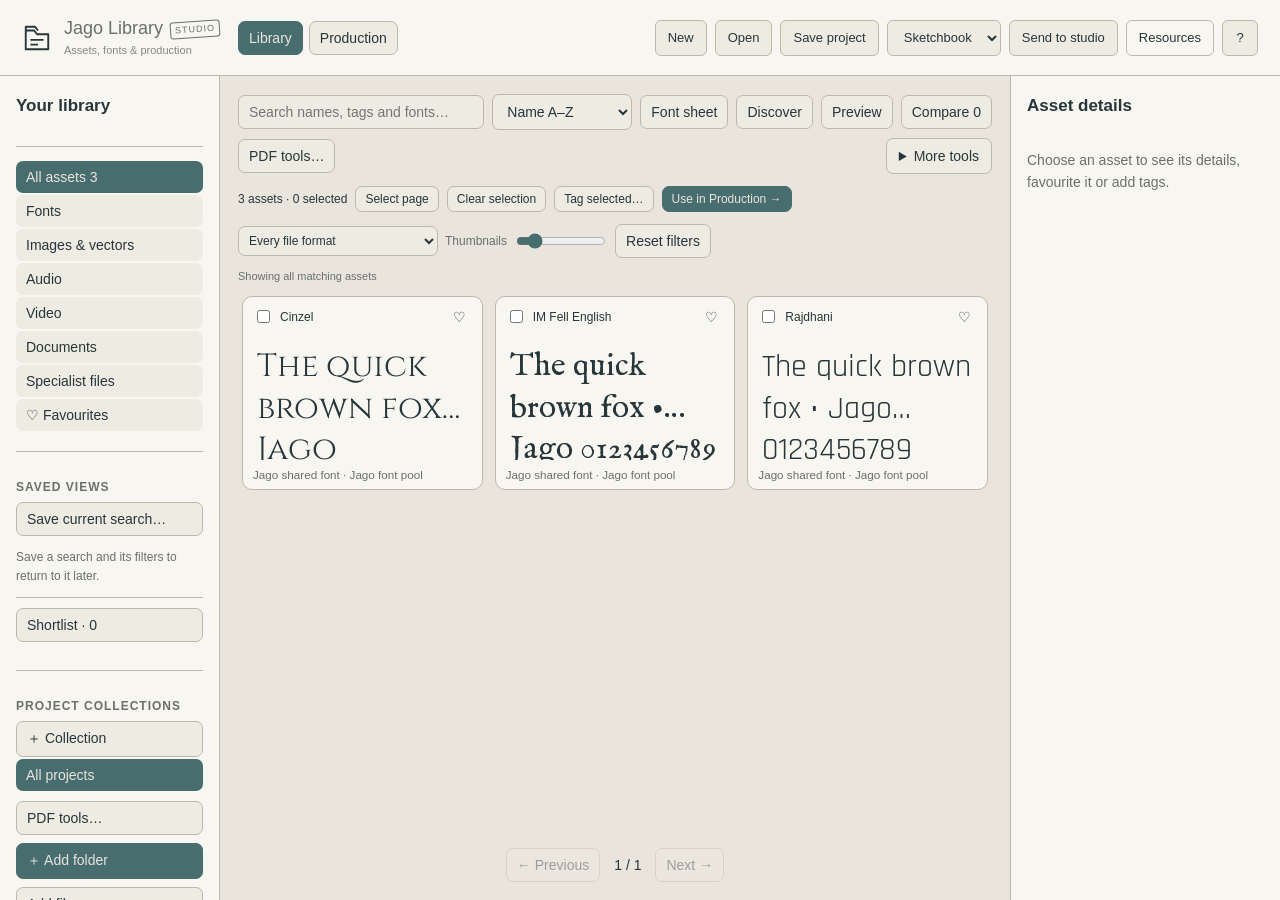
==== index.html @ 7f6089d3 "Prepare Jago Library 0.9.0 release Browse assets and fonts, organise collections, build layouts and " ====
<!doctype html><html lang="en"><meta charset="utf-8"><meta name="viewport" content="width=device-width,initial-scale=1"><title>Jago Library + Production Studio</title><style>/* SPDX-License-Identifier: MIT */
:root{--bg:#e9e5dd;--panel:#f8f6f0;--ink:#27363a;--muted:#667176;--line:#d4d4cb;--accent:#557b70;--accentInk:#fff;--field:#fffdf8;--shadow:#27363a18;color-scheme:light}*{box-sizing:border-box}body{margin:0;background:var(--bg);color:var(--ink);font:14px 'Segoe UI',sans-serif;height:100vh;overflow:hidden}body[data-theme=dark]{--bg:#202329;--panel:#2b2f36;--ink:#ecede9;--muted:#a7b0b5;--line:#444b53;--accent:#99c9b6;--accentInk:#172e26;--field:#22262c;color-scheme:dark}body[data-theme=paper]{--bg:#f5eedf;--panel:#fffbf1;--ink:#483a2f;--muted:#827264;--line:#dfd0b9;--accent:#a96937;--field:#fffdf6}body[data-theme=plum]{--bg:#27202e;--panel:#352c3f;--ink:#f0e7f4;--muted:#b9a8c4;--line:#55445f;--accent:#d5abd9;--accentInk:#35223b;--field:#292230;color-scheme:dark}body[data-theme=candy]{--bg:#f0e6ef;--panel:#fff6fc;--ink:#533650;--muted:#8a6885;--line:#e7cddd;--accent:#9d597e;--field:#fffbfe}button,input,select,textarea{font:inherit;color:var(--ink);border:1px solid var(--line);background:var(--field);border-radius:7px;padding:8px 10px}button{cursor:pointer;transition:background .12s}button:hover{border-color:var(--accent);background:var(--bg)}button:disabled{opacity:.4;cursor:default}button.active,.primary{background:var(--accent);color:var(--accentInk);border-color:var(--accent)}input[type=checkbox]{accent-color:var(--accent)}input[type=range]{width:100%;padding:0;accent-color:var(--accent);touch-action:none}input[type=color]{width:48px;height:32px;padding:2px}input:focus-visible,button:focus-visible,select:focus-visible{outline:2px solid var(--accent);outline-offset:2px}header{height:76px;background:var(--panel);border-bottom:1px solid var(--line);display:flex;align-items:center;gap:28px;padding:12px 22px}.brand{display:flex;gap:12px;align-items:center}.brand strong{font-size:23px;letter-spacing:.4px}.brand span{display:block;font-size:12px;color:var(--muted)}nav{display:flex;gap:6px}.headActions{margin-left:auto;display:flex;gap:7px}.workspace{display:grid;grid-template-columns:220px minmax(0,1fr) 270px;height:calc(100vh - 76px)}aside{padding:20px 16px;background:var(--panel);overflow:auto;display:flex;flex-direction:column;gap:8px}.left{border-right:1px solid var(--line)}.inspector{border-left:1px solid var(--line)}h2{font-size:17px;margin:0 0 12px}h3{font-size:12px;text-transform:uppercase;letter-spacing:1px;margin:16px 0 8px;color:var(--muted)}p{line-height:1.55}.muted,small{color:var(--muted)}.section{border-top:1px solid var(--line);padding-top:12px;margin-top:10px}.full{width:100%;text-align:left}.filter{border:0;text-align:left;display:block;width:100%;margin:2px 0}.grow{flex:1}main{padding:18px;display:flex;flex-direction:column;min-height:0;overflow:hidden;gap:12px}.toolbar{display:flex;gap:8px;align-items:center;flex-wrap:wrap}.toolbar input[type=search],#projectName{flex:1;min-width:160px}.small{font-size:12px}.toolbar.small button{padding:5px 9px}.specimen{display:flex;gap:14px;align-items:center;padding:14px;background:var(--panel);border:1px solid var(--line);border-radius:10px}.specimen>input{flex:1;width:100px}.specimen label{display:flex;align-items:center;gap:8px;width:150px}.grid{overflow:auto;flex:1;display:grid;grid-template-columns:repeat(auto-fill,minmax(200px,1fr));gap:12px;align-content:start;padding:2px 4px 12px}.card{position:relative;background:var(--panel);border:1px solid var(--line);border-radius:10px;overflow:hidden;min-height:172px;cursor:pointer}.card.selected{outline:2px solid var(--accent);outline-offset:-2px}.cardTop{display:flex;gap:7px;padding:10px;justify-content:space-between;align-items:center}.cardTop .name{overflow:hidden;text-overflow:ellipsis;white-space:nowrap;font-size:12px;flex:1}.cardTop button{padding:1px 6px;border:0;background:transparent}.cardPreview{height:120px;display:flex;align-items:center;justify-content:center;padding:14px;overflow:hidden;background:repeating-conic-gradient(var(--bg) 0% 25%,var(--panel) 0% 50%) 50%/16px 16px}.cardPreview img{max-width:100%;max-height:100%;object-fit:contain}.fontPreview{display:block;background:var(--panel);line-height:1.25;word-break:break-word}.card small{display:block;padding:8px 10px}.pager{display:flex;gap:14px;justify-content:center;align-items:center}.details img{width:100%;max-height:220px;object-fit:contain;background:var(--bg);border-radius:8px}.details label,.inspector label,.left label{display:flex;flex-direction:column;gap:5px;margin:10px 0}.details audio{width:100%}.details code{word-break:break-all;font-size:11px}.productionMain{gap:12px}#canvasArea{flex:1;min-height:0;overflow:hidden;position:relative;border:1px solid var(--line);border-radius:10px;background:repeating-conic-gradient(#a0a09c20 0% 25%,transparent 0% 50%) 50%/20px 20px;display:flex;justify-content:center;align-items:center}#canvasStage{transform-origin:center;display:flex;max-height:100%;max-width:100%}#canvas{max-width:100%;max-height:100%;object-fit:contain;box-shadow:0 8px 32px #0002;touch-action:none;cursor:default}footer{display:flex;gap:10px;align-items:center}footer>span{margin-right:auto;color:var(--muted);font-size:12px}.layers{display:flex;flex-direction:column;gap:5px}.layerRow{display:flex;gap:3px}.layerRow button:first-child{flex:1;overflow:hidden;text-overflow:ellipsis;white-space:nowrap;text-align:left}.layerRow button{padding:6px}.fieldPair{display:grid;grid-template-columns:1fr 1fr;gap:8px}.fieldPair input{width:100%}.batchControls{display:grid;grid-template-columns:repeat(2,minmax(0,1fr));gap:12px}.batchControls label{display:flex;flex-direction:column;gap:6px}.batchControls input,.batchControls select{width:100%}#batchArea{overflow:auto;flex:1;padding:20px;background:var(--panel);border-radius:10px}#batchPreview{display:block;width:220px;height:220px;object-fit:contain;margin:16px auto;border:1px solid var(--line);background:repeating-conic-gradient(var(--bg) 0% 25%,var(--panel) 0% 50%) 50%/16px 16px}.hidden{display:none!important}#toast{position:fixed;bottom:20px;left:50%;transform:translateX(-50%);max-width:650px;padding:12px 18px;border-radius:9px;background:var(--ink);color:var(--panel);box-shadow:0 5px 25px #0003;opacity:0;pointer-events:none;z-index:10}#toast.show{opacity:1}dialog{background:var(--panel);color:var(--ink);border:1px solid var(--line);border-radius:14px;max-width:1000px;width:80vw;max-height:85vh;padding:28px;overflow:auto}dialog::backdrop{background:#12182088}.close{float:right}.comparison{display:grid;grid-template-columns:repeat(2,minmax(0,1fr));gap:20px}.comparison>div{border:1px solid var(--line);border-radius:10px;padding:20px}.empty{grid-column:1/-1;padding:36px;border:1px dashed var(--line);border-radius:12px;background:var(--panel)}.empty h2{font-size:24px}.empty p{max-width:550px}.badge{font-size:11px;color:var(--muted)}@media(max-width:1100px){header{gap:12px;padding:10px}.brand span{max-width:130px}.workspace{grid-template-columns:180px minmax(0,1fr) 220px}aside{padding:14px 10px}main{padding:12px}.headActions{gap:4px}.headActions button,.headActions select{padding:7px}.grid{grid-template-columns:repeat(auto-fill,minmax(150px,1fr))}.specimen{flex-wrap:wrap}.specimen>input{flex-basis:100%}.cardPreview{height:100px}}@media(max-width:760px){body{overflow:auto;height:auto}header{height:auto;flex-wrap:wrap}.headActions{margin-left:0}.workspace{height:auto;grid-template-columns:160px 1fr}.inspector{grid-column:1/-1}.grid{max-height:65vh;min-height:300px}main{min-height:650px}#canvasArea{min-height:400px}}

.fontPreview{display:-webkit-box;-webkit-line-clamp:2;-webkit-box-orient:vertical;height:120px;overflow:hidden;padding:10px 14px;line-height:1.3}.specimen{flex-wrap:wrap}.specimen>input{min-width:200px}.specimen label input[type=checkbox]{width:auto}.catalogFilters{display:flex;gap:7px;align-items:center;flex-wrap:wrap}.catalogFilters select{font-size:12px;padding:6px;max-width:200px}.thumbSize{display:flex;gap:7px;align-items:center;font-size:12px;color:var(--muted)}.thumbSize input{width:90px}.grid{grid-template-columns:repeat(auto-fill,minmax(min(var(--card-size,190px),100%),1fr))}.cardPreview{height:var(--preview-height,124px)}.fontPreview{height:var(--preview-height,124px)}.inlineCheck{display:flex!important;flex-direction:row!important;gap:7px;align-items:center;font-size:12px}.inlineCheck input{width:auto}.fontPickerGrid{display:grid;grid-template-columns:repeat(2,minmax(0,1fr));gap:12px;max-height:48vh;overflow:auto;margin-top:16px;padding:4px}.fontPick{text-align:left;min-height:110px;padding:16px}.fontPick .badge{display:block}.fontPickWords{display:block;font-size:32px;overflow:hidden;text-overflow:ellipsis;white-space:nowrap;margin-top:10px}.pickerSample{display:flex;align-items:center;gap:15px;margin-top:14px}.pickerSample input{flex:1}.templateGrid{display:grid;grid-template-columns:repeat(3,minmax(0,1fr));gap:15px;margin-top:20px}.templateCard{display:flex;flex-direction:column;gap:12px;text-align:left;padding:18px}.templateCard>span:not(.templateSample){font-size:12px;color:var(--muted);line-height:1.4}.templateSample{height:75px;display:block;border-radius:7px;background:linear-gradient(90deg,#dfaa72 0 40%,#557b70 40% 70%,#ebe2d1 70%)}.templateSample.album,.templateSample.type{background:linear-gradient(150deg,#243942 0 60%,#92ac86 60% 80%,#557b70 80%)}.templateSample.sticker{background:radial-gradient(circle,#557b70 0 30%,transparent 32%) 0 0/50px 50px,#ebe2d1}.templateSample.proof,.templateSample.comparison{background:linear-gradient(90deg,#ebe2d1 0 60%,#f7f3e9 60% 68%,#dfaa72 68%)}footer{flex-wrap:wrap}.layerRow button:first-child{min-width:0}.left label{font-size:12px}#alignmentTools button{padding:6px;font-size:12px}@media(max-width:1100px){.catalogFilters{gap:5px}.catalogFilters select{max-width:160px}.templateGrid{grid-template-columns:repeat(2,minmax(0,1fr))}.fontPickerGrid{grid-template-columns:1fr}.toolbar input{min-width:0}}

.fontPick{position:relative;border:1px solid var(--line);border-radius:10px;background:var(--field);cursor:pointer;padding-right:50px}.fontPick:hover{border-color:var(--accent)}.fontPickStar{position:absolute;top:10px;right:10px;padding:3px 8px}.fontPick:focus-visible{outline:2px solid var(--accent)}
#libraryPath{display:block;overflow-wrap:anywhere;line-height:1.4;margin:8px 0}#managedControls{margin-top:18px}#managedControls .toolbar{flex-wrap:wrap}#managedFolders{margin-top:12px}#managedFolders summary{cursor:pointer;font-size:12px;padding:6px 0}#managedFolders .filter{text-align:left;overflow-wrap:anywhere}#collectStatus{display:block;overflow-wrap:anywhere}
#libraryManager>summary{cursor:pointer;font-weight:600;padding:8px 0;line-height:1.4}#managedControls{margin-top:12px;margin-bottom:12px}.templateThumb{max-width:100%;height:150px;object-fit:contain}.templateSample{display:flex;align-items:center;justify-content:center}header .brand strong{font-size:17px;white-space:nowrap}header .brand span{font-size:11px;white-space:nowrap;max-width:none}

#canvasStage{flex-shrink:0;max-height:none;max-width:none}#canvas{max-height:none;max-width:none}
</style><body>
<header><div class="brand"><svg viewBox="0 0 32 32" width="30" height="30" aria-hidden="true"><path d="M4 8h9l3 4h12v16H4Z M4 8V4h10l3 4 M9 18h14 M9 23h8" fill="none" stroke="currentColor" stroke-width="2" stroke-linejoin="round"/></svg><div><strong>Jago Library</strong><span>Assets, fonts &amp; production</span></div></div><nav aria-label="Workspace"><button id="libraryTab" class="active">Library</button><button id="productionTab">Production</button></nav><div class="headActions"><button id="newProject">New</button><button id="save">Save project</button><button id="open">Open</button><select id="theme" aria-label="Application appearance"><option value="sketch">Sketchbook</option><option value="dark">Charcoal</option><option value="paper">Paper</option><option value="plum">Plum</option><option value="candy">Candy</option></select><button id="help" aria-label="Help and about">?</button></div></header>
<div id="library" class="workspace"><aside class="left"><h2>Your library</h2><button id="folder" class="primary full">＋ Add folder</button><button id="import" class="full">Add files</button><button id="fonts" class="full">Installed fonts</button><div class="section"><button data-type="all" class="filter active">All assets <span id="countAll"></span></button><button data-type="font" class="filter">Fonts</button><button data-type="image" class="filter">Images & vectors</button><button data-type="audio" class="filter">Audio</button><button data-type="video" class="filter">Video</button><button data-type="pdf" class="filter">Documents</button><button data-type="special" class="filter">Specialist files</button><button id="favourites" class="filter">♡ Favourites</button></div><section id="managedControls" class="section"><details id="libraryManager" open><summary id="homeSummary">Set up a collected library</summary><button id="libraryHome" class="full primary">Choose / connect library home…</button><small id="libraryPath">Collect copies into one place.</small><label>Add files as<select id="addMode" class="full"><option value="reference">References · original location</option><option value="copy">Collected copies · library home</option></select></label><label>Collect into<select id="collectFolder" class="full"><option value="">Library home</option></select></label><button id="newLibraryFolder" class="full">＋ Subfolder…</button><label class="inlineCheck"><input id="preserveFolders" type="checkbox" checked> Keep source subfolders</label><button id="collectSelected" class="full">Collect selected copies</button><button id="collectCancel" class="full hidden">Stop after current file</button><small id="collectStatus" role="status"></small><div class="toolbar"><button id="saveLibrary">Save catalog</button><button id="exportLibrary">Portable ZIP</button></div><div id="managedFolders"></div></details></section><h3>Folders & sources</h3><div id="roots"></div><button id="clearFolder" class="small full">Show all folders</button><h3>Collections</h3><div id="tags"></div><h3>Start exploring</h3><button id="examples" class="full">Examples & studies</button><p class="muted">Browse in place. Your original files stay untouched.</p><div class="grow"></div><small id="mode"></small></aside>
<main><div class="toolbar"><input id="search" type="search" placeholder="Search names, tags and fonts…" aria-label="Search library"><select id="sort" aria-label="Sort library"><option value="name">Name A–Z</option><option value="recent">Recently added</option><option value="size">Largest files</option></select><button id="fontProof">Font sheet</button><button id="compare">Compare <span id="compareCount">0</span></button></div><div class="specimen" id="specimen"><input id="sample" value="The quick brown fox • Jago 0123456789" aria-label="Font preview text"><label>Size <input id="sampleSize" type="range" min="18" max="72" value="32"></label><select id="sampleWeight" aria-label="Font preview weight"><option value="400">Regular</option><option value="700">Bold</option></select><label style="width:auto"><input id="sampleItalic" type="checkbox"> Italic</label><select id="fontCategory" aria-label="Font category filter"><option value="">Every font category</option><option>Serif</option><option>Sans</option><option>Mono</option><option>Display</option><option>Uncategorised</option></select></div><div class="toolbar small"><span id="resultCount"></span><button id="selectPage">Select page</button><button id="clearSelection">Clear selection</button><button id="send" class="primary">Use in Production →</button></div><div class="catalogFilters"><select id="extensionFilter" aria-label="File format"><option value="">Every file format</option></select><select id="fontSource" aria-label="Font source"><option value="">Every font source</option><option value="suite">Jago shared pool</option><option value="installed">Installed on this PC</option><option value="machine">Machine-installed</option><option value="user">User-installed</option><option value="file">Library font files</option></select><select id="fontTechnology" aria-label="Font technology"><option value="">Every font technology</option><option value="variable">Variable fonts</option><option value="static">Static fonts</option><option value="unknown">Not inspected / unknown</option></select><label class="thumbSize">Thumbnails<input id="thumbSize" type="range" min="140" max="520" value="190" step="10"></label><button id="resetFilters">Reset filters</button></div><div id="filterSummary" class="badge"></div><div id="grid" class="grid"></div><div class="pager"><button id="previous">← Previous</button><span id="pageLabel"></span><button id="next">Next →</button></div></main>
<aside class="inspector"><h2>Asset details</h2><div id="details" class="details"><p class="muted">Choose an asset to see its details, favourite it or add tags.</p></div></aside></div>
<div id="production" class="workspace hidden"><aside class="left"><h2>Make & prepare</h2><button id="canvasMode" class="full active">Layout canvas</button><button id="batchMode" class="full">Batch preparation</button><div class="section"><h3>Canvas format</h3><select id="template" class="full"><option value="custom">Custom · current size</option><option value="square">Square post · 1080 × 1080</option><option value="portrait">Portrait post · 1080 × 1350</option><option value="story">Story · 1080 × 1920</option><option value="proof">Landscape proof · 1123 × 794</option><option value="sheet">A4 sheet · 2480 × 3508</option></select><label class="inlineCheck"><input id="scaleWithFormat" type="checkbox" checked> Scale artwork with format</label><button id="templateGallery" class="full">Creative templates…</button><button id="newLayout" class="full">New blank layout</button><button id="addText" class="full">＋ Text · choose font</button><button id="addShape" class="full">＋ Shape</button><button id="chooseImages" class="full">＋ Image from library</button><label class="inlineCheck"><input id="clearCanvas" type="checkbox"> Transparent canvas</label><label>Background <input id="background" type="color" value="#f7f3e9"></label></div><div class="fieldPair"><label>Canvas width<input id="docWidth" type="number" min="64" max="4096" value="1080"></label><label>Canvas height<input id="docHeight" type="number" min="64" max="4096" value="1080"></label></div><button id="applySize" class="full">Apply dimensions</button><h3>Designs</h3><select id="boardList" class="full" aria-label="Current design"></select><div class="toolbar"><button id="addBoard">＋ Blank</button><button id="duplicateBoard">Duplicate</button></div><button id="contactSheet" class="full">Build contact sheet…</button><h3>Layers</h3><div id="layers" class="layers"></div><div class="grow"></div><p class="muted">Drag artwork to place it. Corners resize. Delete removes the selection; undo brings it back.</p></aside>
<main class="productionMain"><div class="toolbar"><input id="projectName" value="Untitled collection" aria-label="Project name"><button id="undo" title="Undo (Ctrl+Z)">↶ Undo</button><button id="redo" title="Redo (Ctrl+Shift+Z)">↷ Redo</button><button id="fit">Fit</button><span id="zoomLabel">100%</span></div><div id="canvasArea"><div id="canvasStage"><canvas id="canvas" width="900" height="900" aria-label="Production layout"></canvas></div></div><div id="batchArea" class="hidden"><h2>Prepare a consistent set</h2><p class="muted">Selected library images become individual outputs. Transparent margins can be trimmed before sizing and padding.</p><div class="batchControls"><label>Width <input id="batchWidth" type="number" min="64" max="4096" value="1080"></label><label>Height <input id="batchHeight" type="number" min="64" max="4096" value="1080"></label><label>Padding <input id="padding" type="number" min="0" max="1000" value="60"></label><label>Placement <select id="placement"><option value="contain">Fit artwork</option><option value="cover">Fill & crop</option></select></label><label><input id="trim" type="checkbox" checked> Trim transparent margins</label><label><input id="transparent" type="checkbox" checked> Transparent background</label><label>Output <select id="format"><option value="png">PNG</option><option value="jpeg">JPEG</option><option value="webp">WebP</option></select></label><label>Filename prefix <input id="prefix" value="jago"></label></div><div class="toolbar"><button id="previewBatch">Preview first image</button><button id="exportBatch" class="primary">Export set as ZIP</button><button id="cancelBatch" class="hidden">Cancel</button></div><canvas id="batchPreview" width="500" height="500"></canvas><p id="batchInfo"></p><h3>Saved recipes</h3><div class="toolbar"><input id="recipeName" placeholder="Recipe name" aria-label="Recipe name"><button id="saveRecipe">Save recipe</button><select id="recipes" aria-label="Saved recipes"><option value="">Choose a recipe</option></select></div></div><footer><span id="dimensions"></span><select id="layoutFormat" aria-label="Layout export format"><option value="png">PNG</option><option value="jpeg">JPEG</option><option value="webp">WebP</option></select><button id="exportLayout" class="primary">Export layout</button><button id="exportKit">Export artwork kit</button></footer></main>
<aside class="inspector"><h2>Selection</h2><div id="layerDetails"></div><div id="alignmentTools" class="section"><h3>Align to canvas</h3><div class="toolbar"><button data-align="left">Left</button><button data-align="center">Centre</button><button data-align="right">Right</button><button data-align="top">Top</button><button data-align="middle">Middle</button><button data-align="bottom">Bottom</button></div></div><div class="section"><h3>Working together</h3><p class="muted">Export artwork for Wobble, Dither, Repeat, Material or Worldbuilding. Artwork kits include a manifest and your editable layout.</p></div></aside></div>
<div id="toast" role="status"></div><dialog id="dialog"><button id="closeDialog" class="close" aria-label="Close dialog">×</button><div id="dialogBody"></div></dialog><input id="fileInput" type="file" multiple hidden accept="image/*,audio/*,.ttf,.otf,.woff,.woff2"><input id="folderInput" type="file" webkitdirectory multiple hidden><input id="projectInput" type="file" hidden accept=".jagolibrary,.json"><script>// SPDX-License-Identifier: MIT
const LibraryFiles=(()=>{
 function save(blob,name){const a=document.createElement('a'),url=URL.createObjectURL(blob);a.href=url;a.download=name;a.click();setTimeout(()=>URL.revokeObjectURL(url),30000);return url}
 const safe=s=>String(s).replace(/[<>:"/\\|?*\x00-\x1f]/g,'').slice(0,80)||'Jago library';

 // Small uncompressed ZIP writer: no external runtime, suitable for artwork and project kits.
 const table=Uint32Array.from({length:256},(_,n)=>{for(let k=0;k<8;k++)n=n&1?0xedb88320^(n>>>1):n>>>1;return n>>>0});function crc(data){let c=0xffffffff;for(const v of data)c=table[(c^v)&255]^(c>>>8);return(c^0xffffffff)>>>0}
 async function zip(files){const chunks=[],central=[];let offset=0;for(const file of files){const name=new TextEncoder().encode(file.name),data=new Uint8Array(await file.blob.arrayBuffer()),head=new Uint8Array(30+name.length),v=new DataView(head.buffer),sum=crc(data);v.setUint32(0,0x04034b50,true);v.setUint16(4,20,true);v.setUint16(6,2048,true);v.setUint32(14,sum,true);v.setUint32(18,data.length,true);v.setUint32(22,data.length,true);v.setUint16(26,name.length,true);head.set(name,30);chunks.push(head,data);const c=new Uint8Array(46+name.length),d=new DataView(c.buffer);d.setUint32(0,0x02014b50,true);d.setUint16(4,20,true);d.setUint16(6,20,true);d.setUint16(8,2048,true);d.setUint32(16,sum,true);d.setUint32(20,data.length,true);d.setUint32(24,data.length,true);d.setUint16(28,name.length,true);d.setUint32(42,offset,true);c.set(name,46);central.push(c);offset+=head.length+data.length}const end=new Uint8Array(22),v=new DataView(end.buffer),length=central.reduce((n,c)=>n+c.length,0);v.setUint32(0,0x06054b50,true);v.setUint16(8,files.length,true);v.setUint16(10,files.length,true);v.setUint32(12,length,true);v.setUint32(16,offset,true);return new Blob([...chunks,...central,end],{type:'application/zip'})}
 return{save,safe,zip};
})();
</script><script>// SPDX-License-Identifier: MIT
const LibraryExamples=[{"file":"01-Night-garden-post.jagolibrary","project":{"version":1,"name":"Night garden · social post","roots":[],"assets":[{"id":"example:Botanical seal","name":"Botanical seal.svg","type":"image","url":"[data-uri]","tags":["Jago originals"],"size":428,"added":1791595273536},{"id":"example:Night garden","name":"Night garden.svg","type":"image","url":"[data-uri]","tags":["Jago originals"],"size":439,"added":1791595273536},{"id":"example:Jago arch","name":"Jago arch.svg","type":"image","url":"[data-uri]","tags":["Jago originals"],"size":283,"added":1791595273536},{"id":"system:Georgia","name":"Georgia","type":"font","system":true,"family":"Georgia","tags":["Example fonts"],"category":"Serif","added":1791595273536},{"id":"system:Arial","name":"Arial","type":"font","system":true,"family":"Arial","tags":["Example fonts"],"category":"Sans","added":1791595273536},{"id":"system:Courier New","name":"Courier New","type":"font","system":true,"family":"Courier New","tags":["Example fonts"],"category":"Mono","added":1791595273536}],"recipes":[{"name":"Transparent social asset","width":1080,"height":1080,"padding":80,"trim":true,"transparent":true,"placement":"contain","format":"png","prefix":"jago","background":"#f7f3e9"}],"layout":{"width":1080,"height":1350,"background":"#243942","layers":[{"id":"garden","kind":"image","assetId":"example:Night garden","x":0,"y":180,"w":1080,"h":1080,"opacity":1},{"id":"eyebrow","kind":"text","text":"JAGO  /  FIELD NOTES","x":85,"y":80,"w":900,"h":65,"size":25,"color":"#eecfa0","font":"Arial","align":"left","opacity":1},{"id":"title","kind":"text","text":"A small world\nof creative things.","x":85,"y":220,"w":900,"h":250,"size":78,"color":"#f8f6f0","font":"Georgia","align":"left","opacity":1},{"id":"caption","kind":"text","text":"Find it. Make it. Share it.","x":85,"y":1240,"w":900,"h":60,"size":30,"color":"#eecfa0","font":"Arial","align":"left","opacity":1}]}}},{"file":"02-Botanical-proof-sheet.jagolibrary","project":{"version":1,"name":"Botanical collection · proof","roots":[],"assets":[{"id":"example:Botanical seal","name":"Botanical seal.svg","type":"image","url":"[data-uri]","tags":["Jago originals"],"size":428,"added":1791595273536},{"id":"example:Night garden","name":"Night garden.svg","type":"image","url":"[data-uri]","tags":["Jago originals"],"size":439,"added":1791595273536},{"id":"example:Jago arch","name":"Jago arch.svg","type":"image","url":"[data-uri]","tags":["Jago originals"],"size":283,"added":1791595273536},{"id":"system:Georgia","name":"Georgia","type":"font","system":true,"family":"Georgia","tags":["Example fonts"],"category":"Serif","added":1791595273536},{"id":"system:Arial","name":"Arial","type":"font","system":true,"family":"Arial","tags":["Example fonts"],"category":"Sans","added":1791595273536},{"id":"system:Courier New","name":"Courier New","type":"font","system":true,"family":"Courier New","tags":["Example fonts"],"category":"Mono","added":1791595273536}],"recipes":[{"name":"Transparent social asset","width":1080,"height":1080,"padding":80,"trim":true,"transparent":true,"placement":"contain","format":"png","prefix":"jago","background":"#f7f3e9"}],"layout":{"width":1123,"height":794,"background":"#f7f3e9","layers":[{"id":"eyebrow","kind":"text","text":"JAGO  /  BOTANICAL COLLECTION","x":65,"y":55,"w":1000,"h":60,"size":22,"color":"#557b70","font":"Arial","align":"left","opacity":1},{"id":"title","kind":"text","text":"A few things, well made.","x":65,"y":120,"w":1000,"h":100,"size":58,"color":"#27363a","font":"Georgia","align":"left","opacity":1},{"id":"seal","kind":"image","assetId":"example:Botanical seal","x":70,"y":275,"w":360,"h":360,"opacity":1},{"id":"arch","kind":"image","assetId":"example:Jago arch","x":465,"y":275,"w":330,"h":360,"opacity":1},{"id":"notes","kind":"text","text":"01 · Botanical seal\n02 · Colour study\n\nOriginal vector artwork\nReady for your next project.","x":810,"y":320,"w":270,"h":350,"size":22,"color":"#557b70","font":"Arial","align":"left","opacity":1}]}}},{"file":"03-Type-comparison-collection.jagolibrary","project":{"version":1,"name":"Typeface exploration","roots":[],"assets":[{"id":"example:Botanical seal","name":"Botanical seal.svg","type":"image","url":"[data-uri]","tags":["Jago originals"],"size":428,"added":1791595273536},{"id":"example:Night garden","name":"Night garden.svg","type":"image","url":"[data-uri]","tags":["Jago originals"],"size":439,"added":1791595273536},{"id":"example:Jago arch","name":"Jago arch.svg","type":"image","url":"[data-uri]","tags":["Jago originals"],"size":283,"added":1791595273536},{"id":"system:Georgia","name":"Georgia","type":"font","system":true,"family":"Georgia","tags":["Example fonts"],"category":"Serif","added":1791595273536},{"id":"system:Arial","name":"Arial","type":"font","system":true,"family":"Arial","tags":["Example fonts"],"category":"Sans","added":1791595273536},{"id":"system:Courier New","name":"Courier New","type":"font","system":true,"family":"Courier New","tags":["Example fonts"],"category":"Mono","added":1791595273536}],"recipes":[{"name":"Transparent social asset","width":1080,"height":1080,"padding":80,"trim":true,"transparent":true,"placement":"contain","format":"png","prefix":"jago","background":"#f7f3e9"}],"layout":{"width":1080,"height":1080,"background":"#f7f3e9","layers":[{"id":"title","kind":"text","text":"Your words,\na different character.","x":90,"y":150,"w":900,"h":270,"size":75,"color":"#27363a","font":"Georgia","align":"left","opacity":1},{"id":"note","kind":"text","text":"Browse fonts in Library. Select several with\ntheir checkboxes, then choose Compare\nor Font sheet.","x":90,"y":660,"w":900,"h":230,"size":32,"color":"#557b70","font":"Arial","align":"left","opacity":1}]}}}];</script><script>// SPDX-License-Identifier: MIT
// Bounds-checked OpenType inspection and embedded previews; no native document editing.
const FontMetadata=(()=>{
 const unknown=()=>({variable:null,axes:[],format:'Unknown'}),tag=(v,n)=>String.fromCharCode(...new Uint8Array(v.buffer,v.byteOffset+n,4));
 function parseFvar(v,o,length){const axes=[];if(o<0||o+length>v.byteLength||length<16)return null;const count=v.getUint16(o+8),stride=v.getUint16(o+10),start=v.getUint16(o+4);if(count>32||stride<20||start+count*stride>length)return null;for(let i=0;i<count;i++){const p=o+start+i*stride,t=tag(v,p),min=v.getInt32(p+4)/65536,def=v.getInt32(p+8)/65536,max=v.getInt32(p+12)/65536;if(!/^[A-Za-z0-9 ]{4}$/.test(t)||min>def||def>max)continue;axes.push({tag:t,min,default:def,max})}return axes}
 async function parse(buffer){try{const v=new DataView(buffer);if(v.byteLength<12)return unknown();const signature=tag(v,0);if(signature==='wOF2'||signature==='ttcf')return {...unknown(),format:signature==='wOF2'?'WOFF2':'Font collection'};if(signature==='wOFF'){const n=v.getUint16(12);if(n>256||44+n*20>v.byteLength)return unknown();for(let i=0;i<n;i++){const p=44+i*20;if(tag(v,p)==='fvar'){const o=v.getUint32(p+4),len=v.getUint32(p+8),orig=v.getUint32(p+12);if(orig>262144||o+len>v.byteLength)return unknown();let data=buffer.slice(o,o+len);if(len!==orig){const stream=new Blob([data]).stream().pipeThrough(new DecompressionStream('deflate')),reader=stream.getReader(),parts=[];let total=0;while(true){const {value,done}=await reader.read();if(done)break;total+=value.length;if(total>orig){await reader.cancel();return unknown()}parts.push(value)}data=await new Blob(parts).arrayBuffer()}const axes=parseFvar(new DataView(data),0,data.byteLength);return axes?{variable:axes.length>0,axes,format:'WOFF'}:unknown()}}return{variable:false,axes:[],format:'WOFF'}}if(signature!=='OTTO'&&v.getUint32(0)!==0x10000&&signature!=='true')return unknown();const n=v.getUint16(4);if(n>256||12+n*16>v.byteLength)return unknown();for(let i=0;i<n;i++){const p=12+i*16;if(tag(v,p)==='fvar'){const axes=parseFvar(v,v.getUint32(p+8),v.getUint32(p+12));return axes?{variable:axes.length>0,axes,format:signature==='OTTO'?'OpenType':'TrueType'}:unknown()}}return{variable:false,axes:[],format:signature==='OTTO'?'OpenType':'TrueType'}}catch{return unknown()}}
 return{parse,parseFvar};
})();
const EmbeddedPreview=(()=>{
 const u16=(b,p)=>b[p]*256+b[p+1],u32=(b,p)=>(b[p]*16777216+b[p+1]*65536+b[p+2]*256+b[p+3]),ascii=(b,p,n)=>String.fromCharCode(...b.subarray(p,p+n)),data=(b,mime)=>new Promise(res=>{const r=new FileReader();r.onload=()=>res(r.result);r.readAsDataURL(new Blob([b],{type:mime}))});
 async function inspect(buffer,name){try{const b=new Uint8Array(buffer),ext=name.split('.').pop().toLowerCase();if(ext==='ai'&&b.length>=5&&ascii(b,0,5)==='%PDF-')return{document:true,url:await data(b,'application/pdf'),method:'PDF-compatible Illustrator'};
 if(['af','affinity','afdesign','afphoto','afpub','aftemplate'].includes(ext)){const preview=pngPreview(b);if(preview)return{url:await data(preview,'image/png'),method:'Embedded Affinity image preview'}}if(['psd','psb'].includes(ext)&&ascii(b,0,4)==='8BPS'&&b.length>34){let p=26,color=u32(b,p);p+=4+color;if(p+4>b.length)return null;const limit=p+4+u32(b,p);p+=4;if(limit>b.length)return null;while(p+12<=limit){if(ascii(b,p,4)!=='8BIM')break;const rid=u16(b,p+4),n=b[p+6],nameBytes=1+n+(1+n)%2;p+=6+nameBytes;if(p+4>limit)break;const size=u32(b,p);p+=4;if(p+size>limit)break;if(rid===1036&&size>28&&u32(b,p)===1&&b[p+28]===255&&b[p+29]===216)return{url:await data(b.subarray(p+28,p+size),'image/jpeg'),method:'Photoshop embedded thumbnail'};p+=size+size%2}}
 if(['ora','kra','procreate'].includes(ext)){const result=await zipPreview(b);if(result)return{url:await data(result,'image/png'),method:'Archive preview image'}}return null}catch{return null}}
 function pngPreview(b){const sig=[137,80,78,71,13,10,26,10];for(let start=0;start+32<b.length;start++){if(!sig.every((v,i)=>b[start+i]===v)||ascii(b,start+12,4)!=='IHDR')continue;const width=u32(b,start+16),height=u32(b,start+20);if(!width||!height||width>2048||height>2048)continue;let p=start+8,count=0;while(p+12<=b.length&&count++<2048){const n=u32(b,p),type=ascii(b,p+4,4);if(n>8000000||p+n+12>b.length)break;p+=n+12;if(type==='IEND')return b.slice(start,p)}}return null}
async function zipPreview(b){const view=new DataView(b.buffer,b.byteOffset,b.byteLength);let end=-1;for(let p=b.length-22;p>=Math.max(0,b.length-65557);p--)if(view.getUint32(p,true)===0x06054b50){end=p;break}if(end<0)return null;let p=view.getUint32(end+16,true),count=view.getUint16(end+10,true);if(count>4000)return null;const matches=[];for(let i=0;i<count;i++){if(p+46>b.length||view.getUint32(p,true)!==0x02014b50)return null;const flags=view.getUint16(p+8,true),method=view.getUint16(p+10,true),length=view.getUint32(p+20,true),orig=view.getUint32(p+24,true),nl=view.getUint16(p+28,true),extra=view.getUint16(p+30,true),comment=view.getUint16(p+32,true),off=view.getUint32(p+42,true),name=ascii(b,p+46,nl).toLowerCase();if((flags&1)===0&&['mergedimage.png','preview.png','thumbnail.png','thumbnails/thumbnail.png','quicklook/thumbnail.png'].includes(name)&&orig<=8000000&&length<=8000000)matches.push({name,method,length,orig,off});p+=46+nl+extra+comment}matches.sort((a,c)=>(a.name==='mergedimage.png'?-1:1)-(c.name==='mergedimage.png'?-1:1));for(const m of matches){const o=m.off;if(o+30>b.length||view.getUint32(o,true)!==0x04034b50)continue;const start=o+30+view.getUint16(o+26,true)+view.getUint16(o+28,true);if(start+m.length>b.length)continue;const slice=b.slice(start,start+m.length);if(m.method===0)return slice;if(m.method===8){const reader=new Blob([slice]).stream().pipeThrough(new DecompressionStream('deflate-raw')).getReader(),chunks=[];let size=0;while(true){const {value,done}=await reader.read();if(done)break;size+=value.length;if(size>m.orig){await reader.cancel();return null}chunks.push(value)}return new Uint8Array(await new Blob(chunks).arrayBuffer())}}return null}
 return{inspect,zipPreview};
})();
</script><script>// SPDX-License-Identifier: MIT
let fontRequestTarget='library',pickerCallback=null,pickerWords='Your words here',pickerFilters={search:'',favourites:false,source:'',technology:''},previewInspections=new Map();
const extension=a=>a.system?'installed':a.name.includes('.')?a.name.split('.').pop().toLowerCase():a.system?'installed':'';
function resetCatalog(){managedSubFilter='';rootFilter='';tagFilter='';favOnly=false;page=0;$('search').value='';for(const key of ['extensionFilter','fontSource','fontTechnology','fontCategory'])$(key).value='';$('favourites').classList.remove('active')}
function focusFonts(){resetCatalog();type='font';$('fontSource').value='installed';document.querySelectorAll('[data-type]').forEach(b=>b.classList.toggle('active',b.dataset.type==='font'));setWorkspace('library');renderLibrary()}
function matchesAdvanced(a){const ext=extension(a),format=$('extensionFilter').value;if(format==='@raster'&&!(a.type==='image'&&ext!=='svg'))return false;if(format==='@vector'&&!['svg','ai','eps'].includes(ext))return false;if(format&&format[0]!=='@'&&ext!==format)return false;const source=$('fontSource').value,tech=$('fontTechnology').value;if(source||tech){if(a.type!=='font')return false;if(source==='installed'&&(!a.system||a.scope==='suite')||source==='file'&&a.system||source==='suite'&&a.scope!=='suite'||source==='machine'&&a.scope!=='machine'||source==='user'&&a.scope!=='user')return false;const variable=a.fontMeta?.variable;if(tech==='variable'&&variable!==true||tech==='static'&&variable!==false||tech==='unknown'&&(variable===true||variable===false))return false}return true}
function updateCatalogUI(){const v=$('extensionFilter').value,formats=[...new Set(state.assets.filter(a=>!a.system&&(type==='all'||a.type===type)).map(extension).filter(Boolean))].sort();$('extensionFilter').innerHTML='<option value="">Every file format</option><optgroup label="Content"><option value="@raster">Raster images</option><option value="@vector">Vector formats · SVG / AI / EPS</option></optgroup><optgroup label="File extensions">'+formats.map(ext=>`<option value="${esc(ext)}">${esc(ext.toUpperCase())}</option>`).join('')+'</optgroup>';$('extensionFilter').value=v;const filters=[rootFilter?'Folder: '+(state.roots.find(r=>r.id===rootFilter)?.name||rootFilter):'',tagFilter?'Tag: '+tagFilter:'',favOnly?'Favourites':'',$('search').value?'Search: '+$('search').value:'',...['extensionFilter','fontSource','fontTechnology','fontCategory'].map(k=>$(k).value?$(k).selectedOptions[0]?.textContent:'')].filter(Boolean);$('filterSummary').textContent=filters.length?filters.join(' · '):'Showing all matching assets';for(const k of ['fontSource','fontTechnology'])$(k).classList.toggle('hidden',type!=='font');}
function axisSettings(a){return (a.fontMeta?.axes||[]).map(axis=>`"${axis.tag}" ${Number(a.previewAxes?.[axis.tag]??axis.default)}`).join(',')||'normal'}
function axisMarkup(a){if(!a.fontMeta?.variable)return '';return '<h3>Variable font axes</h3>'+a.fontMeta.axes.map(axis=>`<label>${esc({wght:'Weight',wdth:'Width',opsz:'Optical size',slnt:'Slant',ital:'Italic'}[axis.tag]||axis.tag)} <span id="axisValue_${esc(axis.tag)}">${Number(a.previewAxes?.[axis.tag]??axis.default)}</span><input data-axis="${esc(axis.tag)}" type="range" min="${axis.min}" max="${axis.max}" step="${Math.max((axis.max-axis.min)/500,.01)}" value="${a.previewAxes?.[axis.tag]??axis.default}"></label>`).join('')+'<p class="muted small">These control the Library preview. Production retains font weight; other axes are preview-only in this release.</p>'}
function wireAxisControls(a){document.querySelectorAll('[data-axis]').forEach(e=>e.oninput=()=>{a.previewAxes=a.previewAxes||{};a.previewAxes[e.dataset.axis]=Number(e.value);const label=$('axisValue_'+e.dataset.axis);if(label)label.textContent=Number(e.value).toFixed(1);if($('detailFont'))$('detailFont').style.fontVariationSettings=axisSettings(a);mark();renderLibrary()});if($('detailFont'))$('detailFont').style.fontVariationSettings=axisSettings(a)}
async function inspectPreview(a){if(a.type!=='special')return null;if(a.documentPreview)return {document:true,url:a.documentPreview,method:a.previewMethod};if(a.preview&&extension(a)!=='ai')return {url:a.preview,method:a.previewMethod||'Attached preview'};if(previewInspections.has(a.id))return previewInspections.get(a.id);const p=(async()=>{try{let source=await resolveSource(a);const bytes=Uint8Array.from(atob(source.split(',')[1]),c=>c.charCodeAt(0));const result=await EmbeddedPreview.inspect(bytes.buffer,a.name);if(result){if(result.document){a.pdfCompatible=true;Object.defineProperty(a,'documentPreview',{value:result.url,enumerable:false,writable:true,configurable:true})}else a.preview=result.url;a.previewMethod=result.method;mark();return result}return null}catch{return null}})();previewInspections.set(a.id,p);return p}
function renderFontPicker(){const list=state.assets.filter(a=>a.type==='font'&&a.name.toLowerCase().includes(pickerFilters.search.toLowerCase())&&(!pickerFilters.favourites||a.favourite)&&(!pickerFilters.source||(pickerFilters.source==='installed'?a.system:!a.system))&&(!pickerFilters.technology||(pickerFilters.technology==='variable'?a.fontMeta?.variable===true:a.fontMeta?.variable===false))).sort((a,b)=>a.name.localeCompare(b.name));dialog('<h2>Choose a typeface</h2><p class="muted">Use your favourites or explore installed and library fonts. Choosing a font keeps the text editable.</p><div class="toolbar"><input id="pickerSearch" type="search" placeholder="Search typefaces" value="'+esc(pickerFilters.search)+'"><button id="pickerFavourite" class="'+(pickerFilters.favourites?'active':'')+'">♡ Favourites</button><select id="pickerSource"><option value="">Every source</option><option value="suite">Jago shared pool</option><option value="installed">Installed on PC</option><option value="file">Library files</option></select><select id="pickerTechnology"><option value="">Every technology</option><option value="variable">Variable</option><option value="static">Static</option></select><button id="pickerLoad">Explore installed fonts</button></div><label class="pickerSample">Preview words<input id="pickerWords" value="'+esc(pickerWords)+'"></label><p id="pickerCount" class="badge">'+list.length+' matching typefaces · first 60 shown</p><div id="fontPickerGrid" class="fontPickerGrid"></div>');$('pickerSource').value=pickerFilters.source;$('pickerTechnology').value=pickerFilters.technology;const grid=$('fontPickerGrid');for(const a of list.slice(0,60)){const b=document.createElement('div');b.className='fontPick';b.tabIndex=0;b.setAttribute('role','button');b.innerHTML='<span class="badge">'+esc(a.name)+(a.favourite?' ♥':'')+(a.fontMeta?.variable?' · Variable':'')+'</span><span class="fontPickWords">'+esc(pickerWords)+'</span>';ensureFont(a).then(f=>{if(b.isConnected){b.querySelector('.fontPickWords').style.fontFamily='"'+f+'",sans-serif';b.querySelector('.fontPickWords').style.fontVariationSettings=axisSettings(a)}});b.onclick=async()=>{if(a.fontFailed){notice('This font cannot be decoded. Choose another face.');return}const f=await ensureFont(a);if(a.fontFailed){notice('This font cannot be decoded. Choose another face.');return}$('dialog').close();await pickerCallback(a,f)};const star=document.createElement('button');star.className='fontPickStar';star.textContent=a.favourite?'♥':'♡';star.setAttribute('aria-label','Favourite '+a.name);star.onclick=event=>{event.stopPropagation();a.favourite=!a.favourite;mark();renderFontPicker()};b.append(star);b.onkeydown=event=>{if(event.target===b&&(event.key==='Enter'||event.key===' ')){event.preventDefault();b.click()}};grid.append(b)}if(!list.length)grid.innerHTML='<p class="muted">No matching fonts. Clear these filters or explore installed fonts.</p>';
$('pickerSearch').oninput=()=>{pickerFilters.search=$('pickerSearch').value;const caret=$('pickerSearch').selectionStart;renderFontPicker();$('pickerSearch').focus();$('pickerSearch').setSelectionRange(caret,caret)};$('pickerFavourite').onclick=()=>{pickerFilters.favourites=!pickerFilters.favourites;renderFontPicker()};for(const [key,field]of[['source','pickerSource'],['technology','pickerTechnology']])$(field).onchange=()=>{pickerFilters[key]=$(field).value;renderFontPicker()};$('pickerWords').oninput=()=>{pickerWords=$('pickerWords').value;document.querySelectorAll('.fontPickWords').forEach(e=>e.textContent=pickerWords)};$('pickerLoad').onclick=()=>{fontRequestTarget='picker';if(native)window.chrome.webview.postMessage({type:'fonts'});else{for(const family of ['Arial','Georgia','Verdana','Trebuchet MS','Times New Roman','Courier New','Segoe UI'])addAsset({id:'system:'+family,name:family,family,type:'font',system:true});renderFontPicker()}notice('Loading installed fonts…')};}
function openFontPicker(callback,words){pickerCallback=callback;pickerWords=words||'Your words here';pickerFilters={search:'',favourites:false,source:'',technology:''};if(!state.assets.some(a=>a.type==='font'))for(const family of ['Georgia','Arial','Courier New'])addAsset({id:'system:'+family,name:family,family,type:'font',system:true,tags:[]});renderFontPicker()}
function fontListReady(){if(fontRequestTarget==='picker'&&$('dialog').open)renderFontPicker();fontRequestTarget='library'}
function ensureBoards(){if(!state.boards?.length){state.boards=[{id:id(),name:'Design 1',layout:state.layout}];state.activeBoard=state.boards[0].id}syncBoard()}
function syncBoard(){if(state.boards){const b=state.boards.find(b=>b.id===state.activeBoard);if(b)b.layout=state.layout}}
function renderBoards(){ensureBoards();$('boardList').innerHTML=state.boards.map(b=>`<option value="${esc(b.id)}" ${b.id===state.activeBoard?'selected':''}>${esc(b.name)}</option>`).join('');}
function addDesign(layout,name){ensureBoards();if(state.boards.length>=24){notice('This project already has 24 designs.');return}syncBoard();const b={id:id(),name,layout};state.boards.push(b);state.activeBoard=b.id;state.layout=b.layout;history=[];future=[];layerId=null;zoom=1;pan={x:0,y:0};mark();setWorkspace('production');renderProduction()}
function resizeLayout(w,h,scaleArtwork=true){checkpoint();const sx=w/state.layout.width,sy=h/state.layout.height;if(scaleArtwork)for(const l of state.layout.layers){l.x*=sx;l.y*=sy;l.w*=sx;l.h*=sy;l.x=Math.max(-10000,Math.min(10000,l.x));l.y=Math.max(-10000,Math.min(10000,l.y));l.w=Math.min(10000,l.w);l.h=Math.min(10000,l.h);if(l.kind==='text')l.size=Math.max(1,Math.min(1000,l.size*Math.min(sx,sy)))}state.layout.width=w;state.layout.height=h;mark();renderProduction()}
function paintShape(ctx,l){ctx.beginPath();if(l.shape==='ellipse')ctx.ellipse(l.x+l.w/2,l.y+l.h/2,l.w/2,l.h/2,0,0,Math.PI*2);else if(['triangle','hexagon','star'].includes(l.shape))polygonShape(ctx,l,l.shape);else ctx.roundRect(l.x,l.y,l.w,l.h,Math.min(l.radius||0,l.w/2,l.h/2));if(!l.noFill){ctx.fillStyle=l.fill||'#557b70';ctx.fill()}if(l.strokeWidth>0){ctx.strokeStyle=l.stroke||'#27363a';ctx.lineWidth=l.strokeWidth;ctx.stroke()}}
function shapeLayer(shape='rect'){checkpoint();const w=state.layout.width,h=state.layout.height,l={id:id(),kind:'shape',shape,x:w*.25,y:h*.25,w:w*.5,h:h*.25,opacity:1,fill:'#557b70',stroke:'#27363a',strokeWidth:0,radius:shape==='rect'?12:0};state.layout.layers.push(l);layerId=l.id;renderProduction()}
function extraLayerControls(){const l=layer();if(!l)return;if(l.kind==='text'){const b=document.createElement('button');b.className='full';b.textContent='Browse & preview fonts…';b.onclick=()=>openFontPicker(async(a,f)=>{checkpoint();l.font=f;l.fontAsset=a.id;l.weight=Math.round(a.previewAxes?.wght||400);mark();renderProduction()},l.text);$('layer_font')?.parentElement.replaceWith(b);const w=document.createElement('label');w.innerHTML='Weight<input id="layer_weight" type="range" min="100" max="900" step="1" value="'+(l.weight||400)+'"><span id="layer_weight_value">'+(l.weight||400)+'</span>';$('layerDetails').append(w);let started=false;$('layer_weight').onpointerdown=()=>{started=false};$('layer_weight').oninput=()=>{if(!started){checkpoint();started=true}l.weight=Number($('layer_weight').value);$('layer_weight_value').textContent=l.weight;mark();draw()};$('layer_weight').onchange=()=>{started=false}}
if(l.kind==='shape'){const div=document.createElement('div');div.innerHTML='<label>Shape<select id="shape_kind"><option value="rect">Rectangle</option><option value="ellipse">Ellipse</option><option value="triangle">Triangle</option><option value="hexagon">Hexagon</option><option value="star">Star</option></select></label><label>Fill<input id="shape_fill" type="color" value="'+l.fill+'"></label><label class="inlineCheck"><input id="shape_nofill" type="checkbox" '+(l.noFill?'checked':'')+'> Outline only</label><label>Stroke<input id="shape_stroke" type="color" value="'+l.stroke+'"></label><label>Stroke width<input id="shape_width" type="number" min="0" max="100" value="'+l.strokeWidth+'"></label><label>Corner radius<input id="shape_radius" type="number" min="0" max="500" value="'+(l.radius||0)+'"></label>';$('layerDetails').append(div);$('shape_kind').value=l.shape;for(const [field,key]of[['shape_kind','shape'],['shape_fill','fill'],['shape_stroke','stroke'],['shape_width','strokeWidth'],['shape_radius','radius'],['shape_nofill','noFill']])$(field).onchange=()=>{checkpoint();l[key]=key==='noFill'?$(field).checked:['strokeWidth','radius'].includes(key)?Math.max(0,Math.min(500,Number($(field).value)||0)):$(field).value;mark();draw()}}}
const CreativeTemplates=[{key:'product',name:'Product launch card',note:'Artwork, product name, description and price.',width:1080,height:1350},{key:'proof',name:'Client artwork proof',note:'Large artwork, version notes and approval area.',width:1600,height:1000},{key:'sticker',name:'Sticker collection sheet',note:'A spaced collection with headings and cut-safe placement.',width:1600,height:2000},{key:'type',name:'Typeface pairing poster',note:'Editable headline/body pairing with colour blocks.',width:1080,height:1350},{key:'album',name:'Album / playlist cover',note:'Square artwork with editable title and artist.',width:1600,height:1600},{key:'hangtag',name:'Merchandise hangtag',note:'Portrait label with punch-hole guide and brand details.',width:700,height:1200},{key:'comparison',name:'Before & after proof',note:'Two artwork positions and annotation panels.',width:1600,height:1000},{key:'palette',name:'Artwork & colour study',note:'Hero artwork, editable swatches and colour notes.',width:1600,height:1000}];
function buildCreativeTemplate(key){if(!state.assets.some(a=>a.id==='example:Night garden'))examples();const t=CreativeTemplates.find(t=>t.key===key),w=t.width,h=t.height,layers=[],rect=(x,y,ww,hh,fill,radius=0)=>layers.push({id:id(),kind:'shape',shape:'rect',x,y,w:ww,h:hh,fill,stroke:'#27363a',strokeWidth:0,radius,opacity:1}),txt=(words,x,y,ww,hh,size,color='#27363a',font='Georgia')=>layers.push({id:id(),kind:'text',text:words,x,y,w:ww,h:hh,size,color,font,weight:400,align:'left',opacity:1}),im=(assetId,x,y,ww,hh)=>layers.push({id:id(),kind:'image',assetId,x,y,w:ww,h:hh,opacity:1});const chosen=[...selected].map(asset).find(a=>a&&(a.type==='image'||a.preview)),artId=chosen?.id||'example:Botanical seal';
if(key==='product'){rect(55,55,w-110,h-110,'#ebe2d1',28);rect(95,95,w-190,660,'#f7f3e9',24);im(artId,245,150,590,590);txt('JAGO  /  SMALL COLLECTION',95,800,890,50,24,'#557b70','Arial');txt('Made to keep.',95,880,890,130,82);txt('Original artwork for everyday things.\nAdd your product story here.',95,1040,850,140,32,'#667176','Arial');txt('£24  ·  LIMITED EDITION',95,1240,890,45,26,'#557b70','Arial')}
if(key==='proof'){txt('JAGO  /  ARTWORK REVIEW',75,65,1300,50,24,'#557b70','Arial');txt('Collection proof',75,140,1300,110,72);rect(75,285,930,620,'#ebe2d1',18);im(artId,235,300,610,610);txt('Version 01',1070,320,450,60,36);txt('Artwork notes\n\n• Placement\n• Colour direction\n• Finish / intended use\n\nRGB visual proof',1070,430,430,360,28,'#667176','Arial');rect(1070,830,430,70,'#557b70',12);txt('READY FOR REVIEW',1100,850,370,40,24,'#f7f3e9','Arial')}
if(key==='sticker'){txt('A small collection',90,90,1400,130,76);txt('ARTWORK SHEET  /  JAGO',95,245,1400,60,24,'#557b70','Arial');const items=['example:Botanical seal','example:Jago arch','example:Night garden'];for(let y=0;y<3;y++)for(let x=0;x<3;x++){rect(90+x*480,390+y*490,430,440,'#fffdf8',30);im(items[(x+y)%3],120+x*480,420+y*490,370,370)}txt('Editable artwork placements · RGB collection proof',95,1890,1400,55,25,'#667176','Arial')}
if(key==='type'){rect(0,0,w,410,'#557b70');txt('WORDS WITH\nCHARACTER.',80,80,920,300,86,'#f7f3e9');txt('A typeface sets a tone.',80,520,920,170,74);txt('Pair a generous headline with a quieter body.\nChoose your own fonts from the favourites\nand sources in the typeface browser.',85,760,910,300,35,'#667176','Arial');rect(85,1150,350,12,'#dfaa72');txt('JAGO  /  TYPOGRAPHY STUDY',85,1235,910,55,24,'#557b70','Arial')}
if(key==='album'){im('example:Night garden',0,0,w,h);txt('NIGHT\nGARDEN',110,150,1350,490,180,'#f7f3e9');txt('FIELD RECORDINGS  /  VOL. 01',120,1440,1350,65,35,'#eecfa0','Arial')}
if(key==='hangtag'){rect(60,60,w-120,h-120,'#ebe2d1',36);layers.push({id:id(),kind:'shape',shape:'ellipse',x:320,y:100,w:60,h:60,fill:'#f7f3e9',stroke:'#557b70',strokeWidth:3,opacity:1});im(artId,130,250,440,440);txt('Made with care.',100,760,500,140,56);txt('JAGO COLLECTION\nArtwork • materials • story',100,930,500,170,27,'#557b70','Arial')}
if(key==='comparison'){txt('A design, two directions.',75,70,1450,130,76);for(let i=0;i<2;i++){rect(75+i*760,260,700,590,i?'#dfaa72':'#ebe2d1',22);im(i?'example:Jago arch':artId,175+i*760,290,500,500);txt(i?'02 / Colour exploration':'01 / Original direction',90+i*760,890,660,60,27,'#557b70','Arial')}}
if(key==='palette'){txt('An artwork, a palette.',75,70,1450,120,76);im(artId,70,230,660,660);txt('Natural tones',830,280,650,100,50);for(const [i,color]of['#27363a','#557b70','#dfaa72','#ebe2d1'].entries()){rect(835+i*150,455,130,160,color,12);txt(color.toUpperCase(),835+i*150,645,130,45,18,'#667176','Arial')}txt('Use the shape tool to add or edit\nswatches. Pair with your own artwork.',835,760,650,150,28,'#667176','Arial')}
return{width:w,height:h,background:'#f7f3e9',transparent:false,layers}}
function showTemplateGallery(){dialog('<h2>Creative templates</h2><p class="muted">Each adds a new design to this project. Images, shapes and text stay editable through the ordinary tools.</p><div class="templateGrid">'+CreativeTemplates.map(t=>'<button class="templateCard" data-template="'+t.key+'"><strong>'+t.name+'</strong><span class="templateSample '+t.key+'"></span><span>'+t.note+'</span><small>'+t.width+' × '+t.height+' px</small></button>').join('')+'</div>');renderTemplateThumbs();document.querySelectorAll('[data-template]').forEach(b=>b.onclick=()=>{const t=CreativeTemplates.find(t=>t.key===b.dataset.template);$('dialog').close();addDesign(buildCreativeTemplate(t.key),t.name);notice('New editable design added. Your other designs are retained.')})}
async function buildContactSheet(items,columns=4,showNames=true){if(!items.length)throw Error('Select image assets in Library first.');items=items.slice(0,24);const width=1600,margin=70,gap=30,slot=(width-margin*2-gap*(columns-1))/columns,rows=Math.ceil(items.length/columns),cell=Math.min(slot,(4096-230)/rows-85),height=Math.ceil(230+rows*(cell+85)),layers=[{id:id(),kind:'text',text:'Selected artwork',font:'Georgia',size:66,color:'#27363a',align:'left',opacity:1,x:margin,y:55,w:width-margin*2,h:100}];for(let i=0;i<items.length;i++){const a=items[i],img=await imageFor(a),scale=Math.min(cell/img.width,cell/img.height),iw=img.width*scale,ih=img.height*scale,x=margin+(i%columns)*(slot+gap)+(slot-cell)/2,y=210+Math.floor(i/columns)*(cell+85);layers.push({id:id(),kind:'image',assetId:a.id,x:x+(cell-iw)/2,y:y+(cell-ih)/2,w:iw,h:ih,opacity:1});if(showNames)layers.push({id:id(),kind:'text',text:a.name,font:'Arial',size:18,color:'#667176',align:'left',opacity:1,x,y:y+cell+12,w:cell,h:55})}return{width,height,background:'#f7f3e9',layers}}
function initEnhancements(){for(const field of ['extensionFilter','fontSource','fontTechnology'])$(field).onchange=()=>{page=0;if(native&&type==='font'&&!state.assets.some(a=>a.system&&a.scope))window.chrome.webview.postMessage({type:'fonts'});renderLibrary()};$('resetFilters').onclick=()=>{resetCatalog();renderLibrary()};$('thumbSize').oninput=()=>{document.documentElement.style.setProperty('--card-size',$('thumbSize').value+'px');document.documentElement.style.setProperty('--preview-height',Math.round(Number($('thumbSize').value)*.65)+'px');try{localStorage.setItem('jago-library-thumb-size',$('thumbSize').value)}catch{}};try{$('thumbSize').value=localStorage.getItem('jago-library-thumb-size')||190;$('thumbSize').oninput()}catch{}
$('addText').onclick=()=>openFontPicker(async(a,f)=>{addText(f,a.id);layer().text=pickerWords;layer().weight=Math.round(a.previewAxes?.wght||400);mark();renderProduction()});$('addShape').onclick=()=>{dialog('<h2>Add an editable shape</h2><button id="rectangleShape" class="primary">Rectangle</button> <button id="ellipseShape">Ellipse / circle</button>');$('rectangleShape').onclick=()=>{$('dialog').close();shapeLayer('rect')};$('ellipseShape').onclick=()=>{$('dialog').close();shapeLayer('ellipse')}};
$('template').onchange=()=>{if($('template').value==='custom')return;const [w,h]=templates[$('template').value];resizeLayout(w,h,$('scaleWithFormat').checked);notice('Canvas format changed. Undo restores the previous size.')};$('templateGallery').onclick=showTemplateGallery;$('clearCanvas').onchange=()=>{checkpoint();state.layout.transparent=$('clearCanvas').checked;mark();draw()};$('boardList').onchange=()=>{syncBoard();state.activeBoard=$('boardList').value;state.layout=state.boards.find(b=>b.id===state.activeBoard).layout;layerId=null;history=[];future=[];zoom=1;pan={x:0,y:0};mark();renderProduction()};$('addBoard').onclick=()=>addDesign({width:state.layout.width,height:state.layout.height,background:state.layout.background,layers:[]},'Design '+(state.boards.length+1));$('duplicateBoard').onclick=()=>addDesign(JSON.parse(JSON.stringify(state.layout)),state.boards.find(b=>b.id===state.activeBoard).name+' copy');
$('contactSheet').onclick=()=>{dialog('<h2>Build a contact sheet</h2><p>Use up to 24 selected image assets. Every image and label is editable afterwards.</p><label>Columns<select id="sheetColumns"><option>2</option><option>3</option><option selected>4</option><option>5</option><option>6</option></select></label><label class="inlineCheck"><input id="sheetNames" type="checkbox" checked> Include filenames</label><button id="makeSheet" class="primary">Add contact sheet design</button>');$('makeSheet').onclick=async()=>{try{const cols=Number($('sheetColumns').value),names=$('sheetNames').checked,layout=await buildContactSheet(batchAssets(),cols,names);$('dialog').close();addDesign(layout,'Contact sheet')}catch(e){notice(e.message)}}};
for(const b of document.querySelectorAll('[data-align]'))b.onclick=()=>{const l=layer();if(!l)return;checkpoint();const key=b.dataset.align;l[key==='left'||key==='right'||key==='center'?'x':'y']=key==='left'||key==='top'?0:key==='right'?state.layout.width-l.w:key==='bottom'?state.layout.height-l.h:key==='center'?(state.layout.width-l.w)/2:(state.layout.height-l.h)/2;mark();renderProduction()};
const boardTools=document.createElement('div');boardTools.className='toolbar';boardTools.innerHTML='<button id="renameBoard">Rename</button><button id="removeBoard">Remove design</button>';$('boardList').after(boardTools);$('renameBoard').onclick=()=>{const b=state.boards.find(b=>b.id===state.activeBoard);dialog('<h2>Name this design</h2><input id="designName" value="'+esc(b.name)+'"><button id="saveDesignName" class="primary">Save name</button>');$('saveDesignName').onclick=()=>{b.name=$('designName').value.trim().slice(0,80)||'Design';mark();renderBoards();$('dialog').close()}};$('removeBoard').onclick=()=>{if(state.boards.length===1){notice('Keep at least one design. Start a blank canvas to clear its layers.');return}dialog('<h2>Remove this design?</h2><p>Other designs and your asset library stay available. This cannot be undone.</p><button id="confirmRemoveBoard" class="primary">Remove design</button>');$('confirmRemoveBoard').onclick=()=>{state.boards=state.boards.filter(b=>b.id!==state.activeBoard);state.activeBoard=state.boards[0].id;state.layout=state.boards[0].layout;history=[];future=[];layerId=null;mark();renderProduction();$('dialog').close()}};
const all=document.createElement('button');all.id='exportDesigns';all.textContent='Export designs ZIP';$('exportKit').after(all);all.onclick=async()=>{try{syncBoard();all.disabled=true;const files=[];for(const [i,b]of state.boards.entries()){notice('Exporting '+(i+1)+' / '+state.boards.length+' designs…');const c=document.createElement('canvas');c.width=b.layout.width;c.height=b.layout.height;await paint(c.getContext('2d'),1,false,b.layout);files.push({name:String(i+1).padStart(2,'0')+'-'+safe(b.name)+'.png',blob:await blobOf(c)});await new Promise(r=>setTimeout(r,0))}files.push({name:'designs.json',blob:new Blob([JSON.stringify({name:state.name,designs:state.boards.map(b=>({name:b.name,width:b.layout.width,height:b.layout.height,colourSpace:'sRGB'}))},null,2)])});LibraryFiles.save(await LibraryFiles.zip(files),safe(state.name)+'-designs.zip');notice('All designs exported at their full sizes')}catch(e){notice(e.message)}finally{all.disabled=false}};
renderBoards();renderLibrary();}


async function renderTemplateThumbs(){for(const b of document.querySelectorAll('[data-template]')){if(!b.isConnected)break;const slot=b.querySelector('.templateSample'),c=document.createElement('canvas');c.width=240;c.height=150;c.className='templateThumb';slot.style.background='transparent';slot.style.height='150px';slot.replaceChildren(c);const layout=buildCreativeTemplate(b.dataset.template),scale=Math.min(c.width/layout.width,c.height/layout.height),ctx=c.getContext('2d');ctx.translate((c.width-layout.width*scale)/2,(c.height-layout.height*scale)/2);await paint(ctx,scale,false,layout)}}
</script><script>// SPDX-License-Identifier: MIT
let managedSubFilter='',collectBusy=false,exportAfterSave=false;
function managedPost(m){if(native)window.chrome.webview.postMessage(m)}
function matchesManaged(a){return !managedSubFilter||a.rootId===state.libraryHome?.id&&(a.relativePath||'').startsWith(managedSubFilter+'/')}
function restoreManaged(){if(native&&state.libraryHome)managedPost({type:'restore-library-home',id:state.libraryHome.id,path:state.libraryHome.path})}
function renderManaged(){if(!$('managedControls'))return;$('managedControls').classList.toggle('hidden',!native);if(!native)return;const home=state.libraryHome;$('homeSummary').textContent=home?'Library home · folders & copies':'Set up a collected library';$('import').textContent=$('addMode').value==='copy'?'Add files · collect copies':'Add files · reference';const previous=$('collectFolder').value;$('libraryPath').textContent=home?.path||'Collect copies into one place. Originals stay untouched.';$('collectFolder').innerHTML='<option value="">Library home</option>'+(home?.folders||[]).map(f=>`<option value="${esc(f)}">${esc(f)}</option>`).join('');$('collectFolder').value=previous;if($('quickCollect'))$('quickCollect').disabled=!home||collectBusy;for(const key of ['newLibraryFolder','collectSelected','saveLibrary','exportLibrary','collectFolder'])$(key).disabled=!home||collectBusy;$('libraryHome').disabled=collectBusy;$('import').disabled=collectBusy;$('folder').disabled=collectBusy;$('collectCancel').classList.toggle('hidden',!collectBusy);$('managedFolders').innerHTML=home?'<details><summary>Browse collected subfolders</summary><button data-home="" class="filter '+(rootFilter===home.id&&!managedSubFilter?'active':'')+'">▱ All collected files</button>'+(home.folders||[]).map(f=>`<button data-home="${esc(f)}" class="filter ${managedSubFilter===f?'active':''}">↳ ${esc(f)}</button>`).join('')+'</details>':'';$('managedFolders').querySelectorAll('[data-home]').forEach(b=>b.onclick=()=>{rootFilter=home.id;managedSubFilter=b.dataset.home;page=0;renderLibrary()})}
function collectFiles(ids){if(!state.libraryHome){notice('Choose a library home before collecting copies.');return}const physical=ids.filter(k=>asset(k)?.rootId&&!asset(k)?.system);if(!physical.length){notice('Select original files added through the Windows file picker or referenced folders. Embedded artwork already travels with your project.');return}collectBusy=true;$('collectStatus').textContent='Collecting copies…';renderManaged();managedPost({type:'collect-assets',ids:physical,folder:$('collectFolder').value,keepFolders:$('preserveFolders').checked})}
function saveLibrary(exportZip=false){if(!state.libraryHome)return;syncBoard();if(exportZip){const outside=state.assets.filter(a=>a.rootId&&a.rootId!==state.libraryHome.id).length;const installed=state.assets.filter(a=>a.system).length;if(outside||installed){dialog('<h2>Export your collected library</h2><p>The ZIP includes collected files, embedded artwork and your catalog. '+outside+' external file references and '+installed+' installed-font entries retain their metadata; their original files are not included. Collect any external files you need before taking this library to another computer.</p><button id=confirmPortable class=primary>Export collected library</button>');$('confirmPortable').onclick=()=>{$('dialog').close();saveLibraryNow(true)};return}}saveLibraryNow(exportZip)}
function saveLibraryNow(exportZip=false){syncBoard();exportAfterSave=exportZip;managedPost({type:'save-library',project:JSON.stringify(state)})}
function initManaged(){if(!native)return;$('fonts').after($('managedControls'));const quick=document.createElement('button');quick.id='quickCollect';quick.textContent='Collect selected copies';quick.onclick=()=>collectFiles([...selected]);$('send').before(quick);$('libraryHome').onclick=()=>managedPost({type:'library-home'});$('newLibraryFolder').onclick=()=>{if(!state.libraryHome)return;dialog('<h2>Create a real subfolder</h2><p>Use a name or a nested path, such as Textures / Wood.</p><input id="libraryFolderName" class="full" placeholder="Textures/Wood" aria-label="New library subfolder"><button id="createLibraryFolder" class="primary">Create folder</button>');$('createLibraryFolder').onclick=()=>{const folder=[$('collectFolder').value,$('libraryFolderName').value.trim()].filter(Boolean).join('/');if(!folder)return;managedPost({type:'library-subfolder',folder});$('dialog').close()}};$('collectSelected').onclick=()=>collectFiles([...selected]);$('collectCancel').onclick=()=>managedPost({type:'collect-cancel'});$('saveLibrary').onclick=()=>saveLibrary();$('exportLibrary').onclick=()=>saveLibrary(true);$('addMode').onchange=()=>{if($('addMode').value==='copy'&&!state.libraryHome){$('addMode').value='reference';notice('Choose a library home first, then add collected copies.')}renderManaged()};
window.chrome.webview.addEventListener('message',async e=>{const m=e.data;if(m.type==='library-home'||m.type==='library-index'){const old=state.roots.find(r=>r.id===m.root.id);if(old)Object.assign(old,m.root);else state.roots.push(m.root);state.libraryHome={id:m.root.id,path:m.root.path,folders:m.folders||[]};for(const a of m.assets)if(sourceValid(a))addAsset(a);mark();renderLibrary();if(m.type==='library-home'){resetCatalog();type='all';document.querySelectorAll('[data-type]').forEach(b=>b.classList.toggle('active',b.dataset.type==='all'));$('addMode').value='copy';$('libraryManager').open=false;rootFilter=m.root.id;managedSubFilter='';renderLibrary();notice('Library home connected. New files will be collected as copies.');if(m.project){dialog('<h2>This home has a saved catalog</h2><p>Open its favourites, tags and designs, or keep your current collection.</p><button id="openHomeCatalog" class="primary">Open saved catalog</button><button id="keepHomeCatalog">Keep current collection</button>');$('openHomeCatalog').onclick=async()=>{try{const p=JSON.parse(m.project);p.libraryHome={id:m.root.id,path:m.root.path,folders:m.folders||[]};p.roots=p.roots.map(r=>r.id===m.root.id?m.root:r);await loadProject(new File([JSON.stringify(p)],'catalog.jagolibrary'));rootFilter=m.root.id;renderLibrary();$('dialog').close()}catch(err){notice(err.message)}};$('keepHomeCatalog').onclick=()=>$('dialog').close()}}}
else if(m.type==='files-added'){for(const r of m.roots)if(!state.roots.some(x=>x.id===r.id))state.roots.push(r);for(const a of m.assets)if(sourceValid(a))addAsset(a);resetCatalog();type='all';document.querySelectorAll('[data-type]').forEach(b=>b.classList.toggle('active',b.dataset.type==='all'));mark();renderLibrary();notice(m.assets.length+' files added as references');if($('addMode').value==='copy')collectFiles(m.assets.map(a=>a.id))}
else if(m.type==='folder'&&!m.restored&&$('addMode').value==='copy'){collectFiles(m.assets.map(a=>a.id))}
else if(m.type==='collect-progress')$('collectStatus').textContent=`Collected ${m.done} / ${m.total}`;
else if(m.type==='collect-complete'){collectBusy=false;for(const pair of m.copies||[]){const src=asset(pair.from),dest=asset(pair.to);if(src&&dest){dest.tags=[...(src.tags||[])];dest.favourite=!!src.favourite;dest.category=src.category}}rootFilter=state.libraryHome.id;managedSubFilter=$('collectFolder').value;selected.clear();mark();renderLibrary();$('collectStatus').textContent=`${m.copied} collected${m.cancelled?' · stopped':''}${m.errors?.length?' · '+m.errors.join('; '):''}`;notice($('collectStatus').textContent)}
else if(m.type==='library-saved'){notice('Library catalog saved alongside your collected files.');if(exportAfterSave){exportAfterSave=false;managedPost({type:'export-library'})}}
else if(m.type==='library-exported')notice(m.files+' collected files exported with the catalog. Extract the ZIP and connect its library home.');
else if(m.type==='error'){collectBusy=false;exportAfterSave=false;renderManaged();$('collectStatus').textContent=m.message}
});restoreManaged();renderManaged()}
</script><script>const libraryThumbCache=new Map(),libraryThumbJobs=new Map(),libraryThumbQueue=[];let libraryThumbActive=0;
const libraryTextRequests=new Map();
function libraryThumbnail(a){const key=a.id+':'+(a.preview||a.url)+':'+a.size;if(libraryThumbCache.has(key))return Promise.resolve(libraryThumbCache.get(key));if(libraryThumbJobs.has(key))return libraryThumbJobs.get(key);const job=new Promise((resolve,reject)=>{libraryThumbQueue.push({a,key,resolve,reject});pumpLibraryThumbs()});libraryThumbJobs.set(key,job);job.finally(()=>{if(libraryThumbJobs.get(key)===job)libraryThumbJobs.delete(key)}).catch(()=>{});return job}
function pumpLibraryThumbs(){while(libraryThumbActive<3&&libraryThumbQueue.length){const task=libraryThumbQueue.shift();libraryThumbActive++;(async()=>{const {a,key}=task;let url;if(a.preview?.startsWith('data:'))url=a.preview;else if(a.size>20000000)url=a.preview||a.url;else url=await resolveSource(a,!!a.preview);const img=new Image();await new Promise((resolve,reject)=>{const timer=setTimeout(()=>{img.src='';reject(Error('Image preview timed out'))},15000);img.onload=()=>{clearTimeout(timer);resolve()};img.onerror=()=>{clearTimeout(timer);reject(Error('Image could not be decoded'))};img.src=url});if(img.naturalWidth*img.naturalHeight>80000000)throw Error('Image is larger than the preview limit');const canvas=document.createElement('canvas'),scale=Math.min(1,640/Math.max(img.naturalWidth,img.naturalHeight));canvas.width=Math.max(1,Math.round(img.naturalWidth*scale));canvas.height=Math.max(1,Math.round(img.naturalHeight*scale));canvas.getContext('2d').drawImage(img,0,0,canvas.width,canvas.height);let result;try{result=canvas.toDataURL('image/png')}catch{result=url}libraryThumbCache.set(key,result);let bytes=[...libraryThumbCache.values()].reduce((n,v)=>n+v.length*2,0);while(libraryThumbCache.size>96||bytes>16000000){const first=libraryThumbCache.keys().next().value;bytes-=libraryThumbCache.get(first).length*2;libraryThumbCache.delete(first);}return result})().then(task.resolve,task.reject).finally(()=>{libraryThumbActive--;pumpLibraryThumbs()})}}
function decodeLibraryText(bytes){let encoding='utf-8',offset=0;if(bytes[0]===255&&bytes[1]===254){encoding='utf-16le';offset=2}else if(bytes[0]===254&&bytes[1]===255){encoding='utf-16be';offset=2}else if(bytes[0]===239&&bytes[1]===187&&bytes[2]===191)offset=3;else if(bytes.length>8){let even=0,odd=0;for(let i=0;i<Math.min(400,bytes.length);i++)if(bytes[i]===0)(i%2?odd++:even++);if(odd>20&&odd>even*3)encoding='utf-16le';else if(even>20&&even>odd*3)encoding='utf-16be'}try{return new TextDecoder(encoding,{fatal:true}).decode(bytes.subarray(offset))}catch{return new TextDecoder('windows-1252').decode(bytes.subarray(offset))}}
function libraryTextPreview(a){if(!native||!a.rootId)return resolveSource(a).then(url=>decodeLibraryText(Uint8Array.from(atob(url.split(',')[1]),c=>c.charCodeAt(0)).slice(0,262144))+(a.size>262144?'\n\n[Preview shows the first 256 KB. Open the original for the rest.]':''));return new Promise((resolve,reject)=>{const prior=libraryTextRequests.get(a.id);if(prior){prior.then(resolve,reject);return}const job=new Promise((yes,no)=>{const timer=setTimeout(()=>{chrome.webview.removeEventListener('message',receive);libraryTextRequests.delete(a.id);no(Error('Text preview timed out. Open the original or retry.'))},12000);const receive=e=>{const m=e.data;if(m.type!=='text-preview'||m.id!==a.id)return;chrome.webview.removeEventListener('message',receive);clearTimeout(timer);libraryTextRequests.delete(a.id);if(m.data===null)no(Error('Text file unavailable'));else yes(decodeLibraryText(Uint8Array.from(atob(m.data),c=>c.charCodeAt(0)))+(m.truncated?'\n\n[Preview shows the first 256 KB. Open the original for the rest.]':''))};chrome.webview.addEventListener('message',receive);chrome.webview.postMessage({type:'text-preview',id:a.id})});libraryTextRequests.set(a.id,job);job.then(resolve,reject)})}
// SPDX-License-Identifier: MIT
'use strict';
const $=id=>document.getElementById(id),esc=s=>String(s??'').replace(/[&<>"']/g,c=>({'&':'&amp;','<':'&lt;','>':'&gt;','"':'&quot;',"'":'&#39;'}[c])),native=!!window.chrome?.webview&&!window.jagoBrowserTest;
const templates={square:[1080,1080],portrait:[1080,1350],story:[1080,1920],proof:[1123,794],sheet:[2480,3508]};
let state={version:1,name:'Untitled collection',roots:[],assets:[],recipes:[],layout:{width:1080,height:1080,background:'#f7f3e9',layers:[]}},selected=new Set(),focus=null,layerId=null,type='all',favOnly=false,rootFilter='',tagFilter='',page=0,history=[],future=[],dirty=false,workspace='library',productionMode='canvas',zoom=1,pan={x:0,y:0},drag=null,renderId=0,cancelBatch=false;
const imageCacheSizes=new Map();function trimImageCache(active){let total=[...imageCacheSizes.values()].reduce((a,b)=>a+b,0);for(const key of imageCache.keys()){if(total<=20000000)break;if(key===active)continue;total-=imageCacheSizes.get(key)||0;imageCache.delete(key);imageCacheSizes.delete(key)}}const imageCache=new Map(),fontPromises=new Map(),thumbnails=new Map(),thumbRequests=new Set(),loadedFontFaces=new Set(),fontDataRequests=new Map(),assetDataRequests=new Map(),resolvedSources=new Map();let uid=0,saveTimer;const id=()=>`a${Date.now().toString(36)}${(++uid).toString(36)}`,asset=key=>indexedAsset(key),layer=()=>state.layout.layers.find(l=>l.id===layerId),safe=LibraryFiles.safe;
let libraryAssetIndex=new Map(),libraryIndexedArray=null,libraryIndexedLength=-1;function indexedAsset(key){if(libraryIndexedArray!==state.assets||libraryIndexedLength!==state.assets.length){libraryAssetIndex=new Map(state.assets.map(a=>[a.id,a]));libraryIndexedArray=state.assets;libraryIndexedLength=state.assets.length;}return libraryAssetIndex.get(key)}
function notice(s){$('toast').textContent=s;$('toast').classList.add('show');clearTimeout(notice.timer);notice.timer=setTimeout(()=>$('toast').classList.remove('show'),4500)}
function dialog(html){$('dialogBody').innerHTML=html;$('dialog').showModal()}$('closeDialog').onclick=()=>$('dialog').close();$('dialog').onclick=e=>{if(e.target===$('dialog')){const r=e.target.getBoundingClientRect();if(e.clientX<r.left||e.clientX>r.right||e.clientY<r.top||e.clientY>r.bottom)e.target.close()}};
function sourceValid(a){return a.system===true&&a.type==='font'||typeof a.url==='string'&&(/^data:[a-z0-9.+\/-]+;base64,[a-z0-9+/=\s]+$/i.test(a.url)||/^https:\/\/r[a-f0-9]{12}\.jagolibrary\.example\/(?!.*(?:\.\.|%2e|%5c))[a-z0-9%_~.!'()*\/-]+$/i.test(a.url))}
function mark(){syncBoard();dirty=true;clearTimeout(saveTimer);saveTimer=setTimeout(()=>{try{const data=JSON.stringify(state);if(data.length<4500000)localStorage.setItem('jago-library-recovery',data);else notice('Collection exceeds automatic recovery storage. Save a project file.')}catch{notice('Automatic recovery unavailable. Save a project file.')}},450)}
function checkpoint(){history.push(JSON.stringify(state.layout));if(history.length>50)history.shift();future=[];mark();updateUndo()}
function updateUndo(){$('undo').disabled=!history.length;$('redo').disabled=!future.length}
function undo(redo=false){const from=redo?future:history,to=redo?history:future;if(!from.length)return;to.push(JSON.stringify(state.layout));state.layout=JSON.parse(from.pop());layerId=null;mark();renderProduction();updateUndo()}
function setWorkspace(next){workspace=next;$('library').classList.toggle('hidden',next!=='library');$('production').classList.toggle('hidden',next!=='production');$('libraryTab').classList.toggle('active',next==='library');$('productionTab').classList.toggle('active',next==='production');if(next==='production')renderProduction()}
$('libraryTab').onclick=()=>setWorkspace('library');$('productionTab').onclick=()=>setWorkspace('production');$('theme').onchange=()=>{document.body.dataset.theme=$('theme').value;localStorage.setItem('jago-library-theme',$('theme').value);draw()};try{$('theme').value=localStorage.getItem('jago-library-theme')||'sketch';document.body.dataset.theme=$('theme').value}catch{}
function filtered(){return state.assets.filter(a=>matchesAdvanced(a)&&matchesManaged(a)&&(type==='all'||a.type===type)&&(!favOnly||a.favourite)&&(!rootFilter||a.rootId===rootFilter)&&(!tagFilter||(a.tags||[]).includes(tagFilter))&&(!$('fontCategory').value||a.type!=='font'||(a.category||'Uncategorised')===$('fontCategory').value)&&(`${a.name} ${(a.tags||[]).join(' ')} ${a.family||''}`.toLowerCase().includes($('search').value.toLowerCase()))).sort((a,b)=>$('sort').value==='size'?(b.size||0)-(a.size||0):$('sort').value==='recent'?(b.added||0)-(a.added||0):a.name.localeCompare(b.name))}
async function ensureFont(a){if(a.system)return a.family;if(fontPromises.has(a.id))return fontPromises.get(a.id);if(fontPromises.size>=128){for(const old of state.assets){if(fontPromises.size<96)break;if(!old.renderFamily||state.layout.layers.some(l=>l.fontAsset===old.id)||old.id===focus||selected.has(old.id))continue;for(const face of loadedFontFaces)if(face.family===old.renderFamily){document.fonts.delete(face);loadedFontFaces.delete(face)}fontPromises.delete(old.id);delete old.renderFamily;}}const family='JagoImported'+id(),p=(async()=>{try{let source='url("'+a.url+'")';if(native&&a.rootId){source=await new Promise((resolve,reject)=>{const timeout=setTimeout(()=>{fontDataRequests.delete(a.id);reject(Error('Font data unavailable'))},10000);fontDataRequests.set(a.id,{resolve:v=>{clearTimeout(timeout);resolve(v)},reject:v=>{clearTimeout(timeout);reject(v)}});window.chrome.webview.postMessage({type:'font-data',id:a.id})})}if(!a.fontMeta||a.fontMeta.variable==null){const raw=source instanceof ArrayBuffer?source:Uint8Array.from(atob(a.url.split(',')[1]),c=>c.charCodeAt(0)).buffer;a.fontMeta=await FontMetadata.parse(raw)}const weightAxis=a.fontMeta?.axes?.find(x=>x.tag==='wght');const f=new FontFace(family,source,weightAxis?{weight:weightAxis.min+' '+weightAxis.max}:{});await f.load();document.fonts.add(f);loadedFontFaces.add(f);a.renderFamily=family;return family}catch{a.fontFailed=true;return 'sans-serif'}})();fontPromises.set(a.id,p);return p}

async function resolveSource(a,preview=false){if(preview&&a.preview?.startsWith('data:'))return a.preview;if(!native||!a.rootId)return preview?a.preview:a.url;const key=a.id+':'+preview;if(resolvedSources.has(key))return resolvedSources.get(key);const source=new Promise((resolve,reject)=>{const timeout=setTimeout(()=>{assetDataRequests.delete(key);reject(Error('Source unavailable. Re-add the original folder.'))},12000);assetDataRequests.set(key,{resolve:v=>{clearTimeout(timeout);resolve(v)},reject:v=>{clearTimeout(timeout);reject(v)}});window.chrome.webview.postMessage({type:'asset-data',id:a.id,preview})});resolvedSources.set(key,source);source.catch(()=>resolvedSources.delete(key));if(resolvedSources.size>12)resolvedSources.delete(resolvedSources.keys().next().value);return source}
function renderLibrary(){updateCatalogUI();renderManaged();const list=filtered(),pages=Math.max(1,Math.ceil(list.length/48));page=Math.max(0,Math.min(page,pages-1));$('resultCount').textContent=`${list.length} assets · ${selected.size} selected`;$('countAll').textContent=state.assets.length;$('pageLabel').textContent=`${page+1} / ${pages}`;$('previous').disabled=page===0;$('next').disabled=page>=pages-1;$('compareCount').textContent=[...selected].filter(k=>asset(k)?.type==='font').length;$('specimen').classList.toggle('hidden',!list.some(a=>a.type==='font'));
$('roots').innerHTML=state.roots.map(r=>`<button class="filter ${rootFilter===r.id?'active':''}" data-root="${esc(r.id)}">▱ ${esc(r.name)}</button>`).join('');$('roots').querySelectorAll('button').forEach(b=>b.onclick=()=>{rootFilter=b.dataset.root;managedSubFilter='';page=0;renderLibrary()});const tags=[...new Set(state.assets.flatMap(a=>a.tags||[]))].sort();$('tags').innerHTML=tags.slice(0,20).map(t=>`<button class="filter ${tagFilter===t?'active':''}" data-tag="${esc(t)}">${esc(t)}</button>`).join('');$('tags').querySelectorAll('button').forEach(b=>b.onclick=()=>{tagFilter=tagFilter===b.dataset.tag?'':b.dataset.tag;page=0;renderLibrary()});
const visibleIds=new Set(list.slice(page*48,page*48+48).map(a=>a.id));for(let q=libraryThumbQueue.length-1;q>=0;q--){const task=libraryThumbQueue[q];if(!visibleIds.has(task.a.id)){libraryThumbQueue.splice(q,1);libraryThumbJobs.delete(task.key);task.reject(Error('Preview left this page'));}}const grid=$('grid');grid.innerHTML='';if(!list.length&&state.assets.length){const emptyHome=rootFilter===state.libraryHome?.id&&!state.assets.some(a=>a.rootId===rootFilter);grid.innerHTML=emptyHome?'<div class="empty"><h2>Your collected library is ready</h2><p>Add files or folders as collected copies, or browse all assets and collect selected references.</p><button id="emptyReset" class="primary">Browse all assets</button></div>':'<div class="empty"><h2>No matching assets</h2><p>Your library is still here. Clear the active filters to see more assets.</p><button id="emptyReset" class="primary">Clear filters</button></div>'; $('emptyReset').onclick=()=>{resetCatalog();renderLibrary()};return}if(!list.length){grid.innerHTML='<div class="empty"><h2>A home for your creative assets</h2><p>Add a folder, explore your installed fonts, or try the original examples. Compare typefaces with your own words, then take your favourites into a layout.</p><button id="emptyFolder" class="primary">Add a folder</button> <button id="emptyFonts">Explore fonts</button></div>';$('emptyFolder').onclick=addFolder;$('emptyFonts').onclick=installedFonts;return}
for(const a of list.slice(page*48,page*48+48)){const card=document.createElement('div');card.dataset.id=a.id;card.className='card'+(selected.has(a.id)?' selected':'');card.tabIndex=0;card.setAttribute('role','button');card.setAttribute('aria-label',a.name);card.innerHTML=`<div class="cardTop"><input type="checkbox" aria-label="Select ${esc(a.name)}" ${selected.has(a.id)?'checked':''}><span class="name">${esc(a.name)}</span><button aria-label="Favourite ${esc(a.name)}">${a.favourite?'♥':'♡'}</button></div><div class="cardPreview ${a.type==='font'?'fontPreview':''}"></div><small>${esc((a.scope==='suite'?'Jago shared font':a.system?'Installed font':a.name.split('.').pop().toUpperCase())+(a.type==='font'&&a.fontMeta?.variable?' · Variable':''))}${a.tags?.length?' · '+esc(a.tags.slice(0,2).join(', ')):''}</small>`;const p=card.querySelector('.cardPreview');if(/\.(txt|md|csv|json|log)$/i.test(a.name)){p.style.cssText='display:block;box-sizing:border-box;background:var(--panel,#f7f3e9);font:12px/1.5 ui-monospace,monospace;white-space:pre-wrap;text-align:left;padding:12px;overflow:hidden';p.textContent='Loading text…';libraryTextPreview(a).then(text=>{if(p.isConnected)p.textContent=text.slice(0,600)}).catch(()=>{if(p.isConnected)p.textContent='Text unavailable · open original'});}else if(a.type==='image'||a.preview||native&&a.rootId&&a.type==='special'){const img=new Image();img.loading='lazy';if(native&&a.rootId&&a.type==='special'&&!a.preview){img.dataset.thumb=a.id;if(thumbnails.has(a.id))img.src=thumbnails.get(a.id);else{img.alt='Loading preview';if(!thumbRequests.has(a.id)){thumbRequests.add(a.id);window.chrome.webview.postMessage({type:'thumbnail',id:a.id})}}}else if(native&&a.rootId)libraryThumbnail(a).then(url=>{if(img.isConnected)img.src=url}).catch(()=>{if(p.isConnected)p.textContent='Preview unavailable · retry from Selection'});else img.src=a.preview||a.url;img.alt=a.name;img.onerror=()=>{p.textContent='Preview unavailable'};p.append(img)}else if(a.type==='font'){p.textContent=$('sample').value;p.style.fontSize=$('sampleSize').value+'px';p.style.fontWeight=$('sampleWeight').value;p.style.fontStyle=$('sampleItalic').checked?'italic':'normal';p.style.fontVariationSettings=axisSettings(a);ensureFont(a).then(f=>{if(p.isConnected){p.style.fontFamily=`"${f.replaceAll('"','')}",sans-serif`;if(a.fontFailed)p.textContent='Font preview unavailable'}})}else{p.textContent={audio:'♫',video:'▷',pdf:'PDF',special:'◇'}[a.type]||'◇';p.style.fontSize='40px'}
card.onclick=e=>{if(e.target.closest('button')){a.favourite=!a.favourite;mark();renderLibrary();renderDetails();return}if(e.target.type==='checkbox'||e.ctrlKey||e.metaKey){selected.has(a.id)?selected.delete(a.id):selected.add(a.id)}else{selected.clear();selected.add(a.id)}focus=a.id;renderLibrary();renderDetails()};card.ondblclick=()=>quickAssetPreview(a.id);card.onkeydown=e=>{if(e.target===card&&(e.key==='Enter')){e.preventDefault();card.click()}};grid.append(card)}}
function renderDetails(){const a=asset(focus),d=$('details');if(!a){d.innerHTML='<p class="muted">Choose an asset to inspect it.</p>';return}const ext=a.name.split('.').pop().toUpperCase();let preview=a.type==='image'||a.preview?`<img src="${esc(a.preview||a.url)}" alt="${esc(a.name)}">`:a.type==='audio'?`<audio controls src="${esc(a.url)}"></audio>`:a.type==='video'?`<video controls style="width:100%" src="${esc(a.url)}"></video>`:a.type==='font'?`<p id="detailFont" style="font-size:36px">${esc($('sample').value)}</p>`:`<p class="muted">${ext} · ${a.type==='pdf'?'Open the document preview below.':'Specialist format. Native layers and effects are not decoded here. Attach a PNG/JPEG preview from its authoring tool.'}</p>`;
d.innerHTML=`<h2>${esc(a.name)}</h2>${preview}<p class="badge">${esc(a.scope==='suite'?'Available in Jago shared pool':a.system?'Installed on this computer':a.size?Math.round(a.size/1024)+' KB':'Original example')}</p><button id="detailFav" class="full">${a.favourite?'♥ Favourite':'♡ Add favourite'}</button><label>Tags, separated by commas<input id="assetTags" value="${esc((a.tags||[]).join(', '))}"></label>${a.type==='font'?`<label>Category<select id="assetCategory">${['Uncategorised','Serif','Sans','Mono','Display'].map(c=>`<option ${c===(a.category||'Uncategorised')?'selected':''}>${c}</option>`).join('')}</select></label>`:''}<p class="muted"><code>${esc(a.relativePath||a.family||'Embedded artwork')}</code></p>${a.type==='pdf'?'<button id="previewPDF" class="full">Preview PDF document</button>':''}${a.type==='special'?'<button id="attachPreview" class="full">Attach preview image</button>':''}<button id="useAsset" class="primary full">Use in Production</button>${native&&a.rootId?'<button id="openOriginal" class="full">Open in its app ↗</button>':''}${a.type==='special'?'<p class="muted small">'+esc(a.previewMethod||'Native structures are not decoded. Previews are rendered images only.')+'</p><button id="inspectEmbedded" class="full">Look for embedded preview</button><button id="documentPreview" class="full">Preview compatible document</button>':''}${a.type==='font'?axisMarkup(a):''}<button id="removeAsset" class="full">Remove from library</button><p class="muted small">Removing an entry leaves its original file untouched.</p>`;
if(native&&a.rootId&&a.type!=='font'){const element=d.querySelector('img,audio,video');if(element){element.removeAttribute('src');resolveSource(a,!!a.preview).then(url=>{if(element.isConnected)element.src=url}).catch(e=>notice(e.message))}}if(a.type==='font')ensureFont(a).then(f=>{if($('detailFont'))$('detailFont').style.fontFamily=`"${f}",sans-serif`});$('detailFav').onclick=()=>{a.favourite=!a.favourite;mark();renderLibrary();renderDetails()};$('assetTags').onchange=()=>{a.tags=[...new Set($('assetTags').value.split(',').map(t=>t.trim().slice(0,40)).filter(Boolean))].slice(0,12);mark();renderLibrary()};if($('assetCategory'))$('assetCategory').onchange=()=>{a.category=$('assetCategory').value;mark();renderLibrary()};if($('previewPDF'))$('previewPDF').onclick=async()=>dialog(`<h2>${esc(a.name)}</h2><p class="muted">PDF preview depends on your browser's PDF support.</p><object type="application/pdf" data="${esc(await resolveSource(a))}" width="100%" height="500"><p>PDF preview unavailable in this browser.</p></object>`);if($('attachPreview'))$('attachPreview').onclick=()=>{const input=document.createElement('input');input.type='file';input.accept='image/png,image/jpeg,image/webp';input.onchange=async()=>{const f=input.files[0];if(!f||f.size>2000000){notice('Choose a preview image under 2 MB.');return}a.preview=await readData(f);mark();renderLibrary();renderDetails()};input.click()};if($('openOriginal'))$('openOriginal').onclick=()=>window.chrome.webview.postMessage({type:'open-asset',id:a.id});const media=d.querySelector('audio,video');if(media)media.onerror=()=>notice('This browser cannot preview the file or codec. Open it in its original app.');if(a.type==='font')wireAxisControls(a);if($('inspectEmbedded'))$('inspectEmbedded').onclick=async()=>{const result=await inspectPreview(a);if(result){renderLibrary();renderDetails();notice('Embedded preview found: '+result.method)}else notice('No supported embedded preview found. Attach one or open the original.')};if($('documentPreview'))$('documentPreview').onclick=async()=>{const result=await inspectPreview(a);if(a.documentPreview)dialog('<h2>'+esc(a.name)+'</h2><object type="application/pdf" data="'+esc(a.documentPreview)+'" width="100%" height="500"><p>PDF preview unavailable in this browser.</p></object>');else notice('This document has no supported PDF-compatible content.')};$('useAsset').onclick=()=>sendAssets([a.id]);$('removeAsset').onclick=()=>{state.assets=state.assets.filter(x=>x.id!==a.id);selected.delete(a.id);focus=null;mark();renderLibrary();renderDetails()}}
for(const b of document.querySelectorAll('[data-type]'))b.onclick=()=>{type=b.dataset.type;page=0;if(type==='font'&&native&&!state.assets.some(a=>a.system&&a.scope))chrome.webview.postMessage({type:'fonts'});$('extensionFilter').value='';if(type!=='font'){$('fontSource').value='';$('fontTechnology').value='';$('fontCategory').value=''}document.querySelectorAll('[data-type]').forEach(c=>c.classList.toggle('active',c===b));renderLibrary()};$('favourites').onclick=()=>{favOnly=!favOnly;$('favourites').classList.toggle('active',favOnly);page=0;renderLibrary()};$('clearFolder').onclick=()=>{rootFilter='';tagFilter='';managedSubFilter='';renderLibrary()};for(const n of ['search','sort','fontCategory'])$(n).oninput=()=>{page=0;renderLibrary()};let sampleTimer;for(const n of ['sample','sampleSize','sampleWeight','sampleItalic'])$(n).oninput=()=>{clearTimeout(sampleTimer);sampleTimer=setTimeout(renderLibrary,100)};$('previous').onclick=()=>{page--;renderLibrary()};$('next').onclick=()=>{page++;renderLibrary()};$('selectPage').onclick=()=>{for(const a of filtered().slice(page*48,page*48+48))selected.add(a.id);renderLibrary()};$('clearSelection').onclick=()=>{selected.clear();renderLibrary()};
$('compare').onclick=async()=>{const fonts=[...selected].map(asset).filter(a=>a?.type==='font').slice(0,4);if(fonts.length<2){notice('Select two to four fonts using their checkboxes.');return}dialog('<h2>Compare your typefaces</h2><div class="comparison">'+fonts.map((a,i)=>`<div><h2>${esc(a.name)}</h2><div id="compare${i}"><p style="font-size:40px">${esc($('sample').value)}</p><p style="font-size:18px">Aa Bb Cc Dd Ee Ff Gg Hh Ii Jj Kk Ll Mm Nn Oo Pp Qq Rr Ss Tt Uu Vv Ww Xx Yy Zz<br>0123456789 &amp; ! ? @</p></div></div>`).join('')+'</div>');for(let i=0;i<fonts.length;i++){const f=await ensureFont(fonts[i]);if($('compare'+i))$('compare'+i).style.fontFamily=`"${f}",sans-serif`}};
function addFolder(){if(native)window.chrome.webview.postMessage({type:'folder'});else $('folderInput').click()}function installedFonts(){fontRequestTarget='library';focusFonts();if(native)window.chrome.webview.postMessage({type:'fonts'});else{for(const family of ['Arial','Georgia','Verdana','Trebuchet MS','Times New Roman','Courier New','Segoe UI'])addAsset({id:'system:'+family,name:family,type:'font',family,system:true,size:0});mark();renderLibrary();notice('Common font previews added. Import font files for a portable collection.')}}$('folder').onclick=addFolder;$('fonts').onclick=installedFonts;$('import').onclick=()=>native?managedPost({type:'add-files'}):$('fileInput').click();
function addAsset(a){const existing=asset(a.id);if(existing){for(const key of ['fontMeta','scope','styles','url','preview','size'])if(a[key]!=null)existing[key]=a[key];if(!existing.category&&a.category)existing.category=a.category;return}state.assets.push({...a,tags:a.tags||[],added:a.added||Date.now()})}
function fileType(name){const ext=name.split('.').pop().toLowerCase();return ['png','jpg','jpeg','svg','webp','gif','bmp'].includes(ext)?'image':['ttf','otf','woff','woff2'].includes(ext)?'font':['wav','mp3','ogg','m4a','flac'].includes(ext)?'audio':['mp4','webm','mov'].includes(ext)?'video':ext==='pdf'?'pdf':['psd','psb','ai','eps','afdesign','afphoto','afpub','af','affinity','aftemplate','afassets','blend','fbx','obj','glb','gltf','aseprite','procreate','abr','jagomaterial','jagoworld','jagomusic','dxf','stl','heic','tif','tiff','exr','kra','ora'].includes(ext)?'special':'special'}
const readData=f=>new Promise((res,rej)=>{const r=new FileReader();r.onload=()=>res(r.result.replace(/^data:;/,'data:application/octet-stream;'));r.onerror=rej;r.readAsDataURL(f)});
async function importFiles(files){let bytes=state.assets.reduce((n,a)=>n+(a.url?.startsWith('data:')?(a.size||0):0),0),added=0,skipped=0;for(const file of [...files].slice(0,2000)){const kind=fileType(file.name);if(!kind)continue;if(file.size>8000000||bytes+file.size>30000000){skipped++;continue}let url=await readData(file);if(kind==='font')url=url.replace(/^data:[^;]+;/,'data:application/octet-stream;');if(!sourceValid({type:kind,url})){skipped++;continue}const fontMeta=kind==='font'?await FontMetadata.parse(await file.arrayBuffer()):null;const entry={id:id(),name:file.name,type:kind,url,size:file.size,fontMeta,relativePath:file.webkitRelativePath||file.name};if(kind==='special'){const preview=await EmbeddedPreview.inspect(await file.arrayBuffer(),file.name);if(preview){if(preview.document){entry.pdfCompatible=true;Object.defineProperty(entry,'documentPreview',{value:preview.url,enumerable:false,writable:true,configurable:true})}else entry.preview=preview.url;entry.previewMethod=preview.method}}addAsset(entry);bytes+=file.size;added++;if(added%20===0)await new Promise(r=>setTimeout(r,0))}mark();renderLibrary();notice(`${added} files added${skipped?' · '+skipped+' skipped (8 MB file / 30 MB collection limit)':''}`)}
$('fileInput').accept='';$('fileInput').onchange=async e=>{await importFiles(e.target.files);e.target.value=''};$('folderInput').onchange=async e=>{await importFiles(e.target.files);e.target.value=''};
if(native)window.chrome.webview.addEventListener('message',e=>{const m=e.data;if(m.type==='asset-data'){const key=m.id+':'+m.preview,request=assetDataRequests.get(key);if(request){assetDataRequests.delete(key);if(m.data)request.resolve('data:'+m.mime+';base64,'+m.data);else request.reject(Error('Original file unavailable'))}}else if(m.type==='font-data'){const request=fontDataRequests.get(m.id);if(request){fontDataRequests.delete(m.id);if(m.data)request.resolve(Uint8Array.from(atob(m.data),c=>c.charCodeAt(0)).buffer);else request.reject(Error('Font unavailable'))}}else if(m.type==='thumbnail'){const a=asset(m.id);if(a?.type==='special'&&m.data){a.preview='data:image/png;base64,'+m.data;a.previewMethod=m.method;mark()}thumbnails.set(m.id,m.url||'');document.querySelectorAll('[data-thumb]').forEach(img=>{if(img.dataset.thumb===m.id){if(m.url)img.src=m.url;else{img.parentElement.innerHTML='<span class=badge>No document thumbnail<br>Attach a rendered preview</span>';const a=asset(m.id);if(a&&['ai','psd','psb','kra','ora'].includes(extension(a))&&a.size<=8000000)inspectPreview(a).then(result=>{if(result&&!result.document)renderLibrary()})}}})}else if(m.type==='fonts'){for(const info of m.fonts){const f=typeof info==='string'?{name:info,family:info}:info;addAsset({...f,id:'system:'+f.family,type:'font',system:true,size:0})}mark();renderLibrary();fontListReady();notice(`${m.fonts.length} installed fonts ready to preview`)}else if(m.type==='folder'){if(!state.roots.some(r=>r.id===m.root.id))state.roots.push(m.root);for(const a of m.assets)if(sourceValid(a))addAsset(a);mark();renderLibrary();notice(`${m.assets.length} assets indexed${m.capped?' · folder limit reached':''}`)}else if(m.type==='error')notice(m.message);else if(m.type==='project-save'&&m.ok){dirty=false;notice('Project saved')}});
function sampleSVG(name,svg){return{id:'example:'+name,name:name+'.svg',type:'image',url:'data:image/svg+xml;base64,'+btoa(unescape(encodeURIComponent(svg))),tags:['Jago originals'],size:svg.length}}
function examples(){const svg=content=>`<svg xmlns="http://www.w3.org/2000/svg" width="800" height="800" viewBox="0 0 800 800">${content}</svg>`;for(const a of [sampleSVG('Botanical seal',svg('<circle cx="400" cy="400" r="280" fill="#dfaa72"/><circle cx="400" cy="400" r="247" fill="none" stroke="#334e44" stroke-width="8"/><path d="M400 610V205 M400 510Q230 470 245 350Q380 350 400 510 M400 410Q555 385 550 270Q410 285 400 410" fill="#557b70" stroke="#334e44" stroke-width="8"/><circle cx="400" cy="170" r="25" fill="#334e44"/>')),sampleSVG('Night garden',svg('<rect width="800" height="800" fill="#243942"/><circle cx="560" cy="240" r="118" fill="#eecfa0"/><path d="M0 650Q200 430 430 625T800 570V800H0Z" fill="#557b70"/><path d="M0 720Q250 520 420 700T800 650V800H0Z" fill="#92ac86"/><g fill="#eecfa0"><circle cx="160" cy="180" r="5"/><circle cx="265" cy="340" r="4"/><circle cx="640" cy="420" r="4"/></g>')),sampleSVG('Jago arch',svg('<path d="M180 670V345a220 220 0 0 1 440 0v325Z" fill="#c9866a"/><path d="M260 670V345a140 140 0 0 1 280 0v325Z" fill="#edc994"/><path d="M340 670V345a60 60 0 0 1 120 0v325Z" fill="#557b70"/>'))])addAsset(a);for(const family of ['Georgia','Arial','Courier New'])addAsset({id:'system:'+family,name:family,type:'font',system:true,family,tags:['Example fonts'],category:family==='Georgia'?'Serif':family==='Arial'?'Sans':'Mono'});mark();renderLibrary();notice('Three original artworks and three font examples added.')} $('examples').onclick=()=>{dialog('<h2>Examples & studies</h2><p>Original Jago artwork and editable layouts. Opening a study replaces the current project; save first to keep your collection.</p><button id="addExampleArt" class="primary">Add original artwork to this library</button><div class="section">'+LibraryExamples.map((e,i)=>'<h3>'+esc(e.project.name)+'</h3><button class="full" data-example="'+i+'">Open editable study</button>').join('')+'</div>');$('addExampleArt').onclick=()=>{$('dialog').close();examples()};document.querySelectorAll('[data-example]').forEach(b=>b.onclick=async()=>{await loadProject(new File([JSON.stringify(LibraryExamples[+b.dataset.example].project)],'example.jagolibrary'));$('dialog').close();setWorkspace('production')})};
async function imageFor(a){if(a?.type==='video')return productionVideo(a);if(!a||!(a.type==='image'||a.preview))throw Error('Choose an image or attach a specialist-file preview.');const key=a.id+':'+(a.preview?'preview':'original');if(imageCache.has(key)){const p=imageCache.get(key);imageCache.delete(key);imageCache.set(key,p);return p}const promise=resolveSource(a,!!a.preview).then(source=>new Promise((resolve,reject)=>{const img=new Image();img.crossOrigin='anonymous';img.onload=()=>{if(img.width*img.height>40000000){reject(Error('Image exceeds the 40 megapixel decode limit.'));return}if(img.width>4096||img.height>4096){const c=document.createElement('canvas'),scale=4096/Math.max(img.width,img.height);c.width=Math.round(img.width*scale);c.height=Math.round(img.height*scale);c.getContext('2d').drawImage(img,0,0,c.width,c.height);imageCacheSizes.set(key,c.width*c.height);trimImageCache(key);resolve(c)}else{imageCacheSizes.set(key,img.width*img.height);trimImageCache(key);resolve(img)}};img.onerror=()=>reject(Error('Image source unavailable. Re-add its folder or file.'));img.src=source}));imageCache.set(key,promise);if(imageCache.size>32){const oldest=imageCache.keys().next().value;imageCache.delete(oldest);imageCacheSizes.delete(oldest)}try{return await promise}catch(e){imageCache.delete(key);throw e}}
function addText(family='Georgia',assetId){checkpoint();const w=state.layout.width,h=state.layout.height,l={id:id(),kind:'text',text:'Your words here',font:family,fontAsset:assetId,x:w*.1,y:h*.15,w:w*.8,h:h*.2,size:Math.round(w*.07),color:'#27363a',align:'left',opacity:1};state.layout.layers.push(l);layerId=l.id;renderProduction()}
async function sendAssets(keys){const items=keys.map(asset).filter(Boolean);if(!items.length){notice('Select artwork or a font first.');return}if(items.length>20){notice('Choose up to 20 assets for a layout.');return}let added=0;for(const a of items){if(a.type==='font'){const f=await ensureFont(a);if(a.fontFailed){notice('Font preview unavailable. Choose another typeface.');continue}addText(f,a.id);layer().weight=Math.round(a.previewAxes?.wght||400);added++}else if(a.type==='image'||a.type==='video'||a.preview){try{const img=await imageFor(a),w=state.layout.width,h=state.layout.height,s=Math.min(w*.65/img.width,h*.65/img.height);checkpoint();const l={id:id(),kind:'image',assetId:a.id,x:(w-img.width*s)/2+added*12,y:(h-img.height*s)/2+added*12,w:img.width*s,h:img.height*s,opacity:1};state.layout.layers.push(l);layerId=l.id;added++}catch(e){notice(e.message)}}}if(added){setWorkspace('production');renderProduction();notice(`${added} editable layers added`)}else notice('Layouts use images, fonts and attached previews. Other assets stay available in Library.')}
$('send').onclick=()=>sendAssets([...selected]);$('addText').onclick=()=>addText();$('chooseImages').onclick=()=>{type='image';document.querySelectorAll('[data-type]').forEach(b=>b.classList.toggle('active',b.dataset.type==='image'));setWorkspace('library');renderLibrary();notice('Select images, then choose Use in Production.')};
function renderLayers(){$('layers').innerHTML=[...state.layout.layers].reverse().map(l=>`<div class="layerRow"><button data-layer="${esc(l.id)}" class="${layerId===l.id?'active':''}">${esc(l.kind==='text'?l.text:l.kind==='shape'?l.shape+' shape':asset(l.assetId)?.name||'Missing image')}</button><button data-up="${esc(l.id)}" aria-label="Move layer up">↑</button><button data-down="${esc(l.id)}" aria-label="Move layer down">↓</button></div>`).join('')||'<p class="muted">Add text or choose artwork from Library.</p>';$('layers').querySelectorAll('[data-layer]').forEach(b=>b.onclick=()=>{layerId=b.dataset.layer;renderLayers();renderLayerDetails();draw()});for(const dir of ['up','down'])$('layers').querySelectorAll('[data-'+dir+']').forEach(b=>b.onclick=()=>{const i=state.layout.layers.findIndex(l=>l.id===b.dataset[dir]),j=i+(dir==='up'?1:-1);if(j<0||j>=state.layout.layers.length)return;checkpoint();[state.layout.layers[i],state.layout.layers[j]]=[state.layout.layers[j],state.layout.layers[i]];renderProduction()})}
function renderLayerDetails(){const l=layer(),d=$('layerDetails');if(!l){d.innerHTML='<p class="muted">Choose a layer on the canvas or in the layer list.</p>';return}d.innerHTML=`<div class="fieldPair">${['x','y','w','h'].map(k=>`<label>${{x:'Left',y:'Top',w:'Width',h:'Height'}[k]}<input id="layer_${k}" type="number" value="${Math.round(l[k])}"></label>`).join('')}</div><label>Opacity <input id="layer_opacity" type="range" min="0" max="1" step="0.01" value="${l.opacity}"></label>${l.kind==='text'?`<label>Text<textarea id="layer_text" rows="3">${esc(l.text)}</textarea></label><label>Font<select id="layer_font">${[...new Set(['Georgia','Arial','Courier New',l.font,...state.assets.filter(a=>a.type==='font').map(a=>a.system?a.family:a.renderFamily).filter(Boolean)])].map(f=>`<option ${f===l.font?'selected':''}>${esc(f)}</option>`).join('')}</select></label><label>Size<input id="layer_size" type="number" value="${l.size}" min="6" max="1000"></label><label>Colour<input id="layer_color" type="color" value="${l.color}"></label><label>Alignment<select id="layer_align">${['left','center','right'].map(f=>`<option ${f===l.align?'selected':''}>${f}</option>`).join('')}</select></label>`:''}<button id="duplicateLayer" class="full">Duplicate layer</button><button id="deleteLayer" class="full">Delete layer</button>`;
for(const k of ['x','y','w','h','opacity','text','font','size','color','align']){const e=$('layer_'+k);if(!e)continue;let started=false;e.onfocus=()=>{started=false};e.oninput=()=>{if(!started){checkpoint();started=true}let v=['x','y','w','h','opacity','size'].includes(k)?Number(e.value):e.value;if(typeof v==='number'){if(!Number.isFinite(v))return;v=k==='opacity'?Math.max(0,Math.min(1,v)):['w','h','size'].includes(k)?Math.max(1,Math.min(k==='size'?1000:10000,v)):Math.max(-10000,Math.min(10000,v))}l[k]=v;if(k==='font')l.fontAsset=state.assets.find(a=>(a.family||a.renderFamily)===v)?.id;mark();draw()};e.onchange=()=>{started=false;renderLayers()}}$('deleteLayer').onclick=deleteLayer;$('duplicateLayer').onclick=()=>{checkpoint();const copy={...l,id:id(),x:l.x+20,y:l.y+20};state.layout.layers.push(copy);layerId=copy.id;renderProduction()};extraLayerControls()}
function deleteLayer(){if(!layer())return;checkpoint();state.layout.layers=state.layout.layers.filter(l=>l.id!==layerId);layerId=null;renderProduction()}
function renderProduction(){renderBoards();$('clearCanvas').checked=!!state.layout.transparent;$('template').value=Object.entries(templates).find(([k,d])=>d[0]===state.layout.width&&d[1]===state.layout.height)?.[0]||'custom';renderLayers();renderLayerDetails();$('background').value=state.layout.background;$('projectName').value=state.name;$('docWidth').value=state.layout.width;$('docHeight').value=state.layout.height;$('dimensions').textContent=`${state.layout.width} × ${state.layout.height} px · RGB artwork`;draw();updateUndo()}
function textLines(ctx,l){const lines=[];for(const para of l.text.split('\n')){let current='';for(const word of para.split(' ')){const next=current?current+' '+word:word;if(ctx.measureText(next).width>l.w&&current){lines.push(current);current=word}else current=next}lines.push(current)}return lines}
async function paint(ctx,scale=1,selection=false,layout=state.layout){ctx.save();ctx.scale(scale,scale);if(!layout.transparent){ctx.fillStyle=layout.background;ctx.fillRect(0,0,layout.width,layout.height);}for(const l of layout.layers){ctx.save();ctx.globalAlpha=l.opacity;if(l.rotation){ctx.translate(l.x+l.w/2,l.y+l.h/2);ctx.rotate(l.rotation*Math.PI/180);ctx.translate(-l.x-l.w/2,-l.y-l.h/2);}if(l.kind==='image'){try{const sourceAsset=asset(l.assetId);const img=sourceAsset?.type==='video'?await productionVideoFrame(sourceAsset,l.videoTime||0):await imageFor(sourceAsset);clipArtwork(ctx,l);if(l.placement){const t=l.placement;ctx.translate(l.x+l.w/2+t.x,l.y+l.h/2+t.y);ctx.rotate((t.rotation||0)*Math.PI/180);ctx.scale(t.scale,t.scale);ctx.translate(-l.x-l.w/2,-l.y-l.h/2);}if(l.crop){const q=l.crop;ctx.drawImage(img,img.width*q.left/100,img.height*q.top/100,img.width*q.width/100,img.height*q.height/100,l.x+(l.w-(l.placement?.fitWidth||l.w))/2,l.y+(l.h-(l.placement?.fitHeight||l.h))/2,l.placement?.fitWidth||l.w,l.placement?.fitHeight||l.h)}else ctx.drawImage(img,l.x+(l.w-(l.placement?.fitWidth||l.w))/2,l.y+(l.h-(l.placement?.fitHeight||l.h))/2,l.placement?.fitWidth||l.w,l.placement?.fitHeight||l.h)}catch(error){if(!selection)throw error;ctx.fillStyle='#c9866a';ctx.fillRect(l.x,l.y,l.w,l.h);ctx.fillStyle='#fff';ctx.font='20px sans-serif';ctx.fillText('Source unavailable',l.x+10,l.y+30)}}else if(l.kind==='shape'){paintShape(ctx,l)}else{if(l.fontAsset){const a=asset(l.fontAsset);if(a)l.font=await ensureFont(a)}ctx.beginPath();ctx.rect(l.x,l.y,l.w,l.h);ctx.clip();ctx.fillStyle=l.color;ctx.font=`${l.weight||400} ${l.size}px "${String(l.font).replaceAll('"','')}",sans-serif`;ctx.textBaseline='top';ctx.textAlign=l.align;const tx=l.x+(l.align==='center'?l.w/2:l.align==='right'?l.w:0);textLines(ctx,l).forEach((line,i)=>ctx.fillText(line,tx,l.y+i*l.size*1.25))}ctx.restore()}if(selection&&layer())paintSelection(ctx,layer(),scale);ctx.restore()}
async function draw(){if(workspace!=='production')return;const n=++renderId,c=$('canvas'),s=Math.min(Math.max(1,zoom*(window.devicePixelRatio||1)),4096/state.layout.width,4096/state.layout.height,Math.sqrt(16000000/(state.layout.width*state.layout.height)));if(c.width!==Math.round(state.layout.width*s))c.width=Math.round(state.layout.width*s);if(c.height!==Math.round(state.layout.height*s))c.height=Math.round(state.layout.height*s);const area=$('canvasArea').getBoundingClientRect(),display=Math.min(1,(area.width-24)/state.layout.width,(area.height-24)/state.layout.height);c.style.width=Math.max(1,state.layout.width*display)+'px';c.style.height=Math.max(1,state.layout.height*display)+'px';const b=document.createElement('canvas');b.width=c.width;b.height=c.height;await paint(b.getContext('2d'),s,true);if(n===renderId){const target=c.getContext('2d');target.clearRect(0,0,c.width,c.height);target.drawImage(b,0,0);}$('canvasStage').style.transform=`translate(${pan.x}px,${pan.y}px) scale(${zoom})`;$('zoomLabel').textContent=Math.round(zoom*100)+'%'}
function canvasPoint(e){const r=$('canvas').getBoundingClientRect();return{x:(e.clientX-r.left)/r.width*state.layout.width,y:(e.clientY-r.top)/r.height*state.layout.height}}
$('canvas').onpointerdown=e=>{if(e.button===1){e.preventDefault();drag={kind:'pan',x:e.clientX,y:e.clientY,px:pan.x,py:pan.y};$('canvas').setPointerCapture(e.pointerId);return}if(e.button!==0)return;const p=canvasPoint(e),existing=layer(),scale=$('canvas').getBoundingClientRect().width/state.layout.width,near=existing&&Math.abs(p.x-existing.x-existing.w)<12/scale&&Math.abs(p.y-existing.y-existing.h)<12/scale;const hit=near?existing:[...state.layout.layers].reverse().find(l=>p.x>=l.x&&p.x<=l.x+l.w&&p.y>=l.y&&p.y<=l.y+l.h);layerId=hit?.id||null;renderLayers();renderLayerDetails();if(hit){checkpoint();drag={kind:near?'resize':'move',x:p.x,y:p.y,initial:{...hit}};$('canvas').setPointerCapture(e.pointerId)}draw()};let frame;$('canvas').onpointermove=e=>{if(!drag)return;if(drag.kind==='pan'){pan.x=drag.px+e.clientX-drag.x;pan.y=drag.py+e.clientY-drag.y;$('canvasStage').style.transform=`translate(${pan.x}px,${pan.y}px) scale(${zoom})`;return}const p=canvasPoint(e),l=layer();if(!l)return;if(drag.kind==='move'){l.x=drag.initial.x+p.x-drag.x;l.y=drag.initial.y+p.y-drag.y}else{l.w=Math.max(20,drag.initial.w+p.x-drag.x);l.h=e.shiftKey?l.w*drag.initial.h/drag.initial.w:Math.max(20,drag.initial.h+p.y-drag.y)}if(!frame)frame=requestAnimationFrame(()=>{frame=null;draw()})};$('canvas').onpointerup=()=>{if(drag&&drag.kind!=='pan'){mark();renderLayerDetails()}drag=null};$('canvas').onpointercancel=()=>{drag=null};$('canvasArea').addEventListener('wheel',e=>{e.preventDefault();zoom=Math.max(.3,Math.min(4,zoom*Math.exp(-e.deltaY*.001)));draw()},{passive:false});$('fit').onclick=()=>{zoom=1;pan={x:0,y:0};draw()};
$('newLayout').onclick=()=>{if(state.layout.layers.length){dialog('<h2>Start a new layout?</h2><p>Your library stays available. The current canvas will be replaced; undo can restore it.</p><button id="confirmNew" class="primary">Create blank layout</button>');$('confirmNew').onclick=()=>{$('dialog').close();newLayout()}}else newLayout()};function newLayout(){checkpoint();const [width,height]=templates[$('template').value]||[state.layout.width,state.layout.height];state.layout={width,height,background:$('background').value,layers:[]};layerId=null;zoom=1;pan={x:0,y:0};renderProduction()}
$('background').onchange=()=>{checkpoint();state.layout.background=$('background').value;draw()};$('projectName').onchange=()=>{state.name=$('projectName').value.slice(0,120)||'Untitled collection';mark()};$('undo').onclick=()=>undo();$('redo').onclick=()=>undo(true);
function setProductionMode(mode){productionMode=mode;$('canvasArea').classList.toggle('hidden',mode!=='canvas');$('batchArea').classList.toggle('hidden',mode!=='batch');$('canvasMode').classList.toggle('active',mode==='canvas');$('batchMode').classList.toggle('active',mode==='batch');$('exportLayout').disabled=mode!=='canvas';$('exportKit').disabled=mode!=='canvas';if(mode==='batch')$('batchInfo').textContent=`${batchAssets().length} selected images ready · up to 40 per export`}$('canvasMode').onclick=()=>setProductionMode('canvas');$('batchMode').onclick=()=>setProductionMode('batch');function batchAssets(){return [...selected].map(asset).filter(a=>a&&(a.type==='image'||a.preview))}
function recipe(){const width=Math.max(64,Math.min(4096,+$('batchWidth').value||1080)),height=Math.max(64,Math.min(4096,+$('batchHeight').value||1080));return{width,height,padding:Math.max(0,Math.min(Math.min(width,height)/2-1,+$('padding').value||0)),placement:$('placement').value,trim:$('trim').checked,transparent:$('transparent').checked,format:$('format').value,prefix:safe($('prefix').value),background:state.layout.background}}
function trimBounds(img){const c=document.createElement('canvas'),s=Math.min(1,2048/Math.max(img.width,img.height));c.width=Math.max(1,Math.round(img.width*s));c.height=Math.max(1,Math.round(img.height*s));const ctx=c.getContext('2d',{willReadFrequently:true});ctx.drawImage(img,0,0,c.width,c.height);const d=ctx.getImageData(0,0,c.width,c.height).data;let x0=c.width,y0=c.height,x1=-1,y1=-1;for(let y=0;y<c.height;y++)for(let x=0;x<c.width;x++)if(d[(y*c.width+x)*4+3]>2){x0=Math.min(x0,x);y0=Math.min(y0,y);x1=Math.max(x1,x);y1=Math.max(y1,y)}return x1<0?{x:0,y:0,w:img.width,h:img.height}:{x:Math.max(0,(x0-1)/s),y:Math.max(0,(y0-1)/s),w:Math.min(img.width,(x1-x0+3)/s),h:Math.min(img.height,(y1-y0+3)/s)}}
async function prepare(a,r){const img=await imageFor(a),b=r.trim?trimBounds(img):{x:0,y:0,w:img.width,h:img.height},c=document.createElement('canvas');c.width=r.width;c.height=r.height;const ctx=c.getContext('2d');if(!r.transparent||r.format==='jpeg'){ctx.fillStyle=r.background;ctx.fillRect(0,0,c.width,c.height)}const boxW=r.width-r.padding*2,boxH=r.height-r.padding*2,s=(r.placement==='cover'?Math.max:Math.min)(boxW/b.w,boxH/b.h),w=b.w*s,h=b.h*s;ctx.save();ctx.beginPath();ctx.rect(r.padding,r.padding,boxW,boxH);ctx.clip();ctx.drawImage(img,b.x,b.y,b.w,b.h,(r.width-w)/2,(r.height-h)/2,w,h);ctx.restore();return c}
const blobOf=(c,format='png')=>new Promise((resolve,reject)=>c.toBlob(b=>b?resolve(b):reject(Error('Export failed. Try PNG.')),'image/'+format,.94));
$('previewBatch').onclick=async()=>{try{const a=batchAssets()[0];if(!a)throw Error('Select images in Library first.');const r=recipe(),c=await prepare(a,r),p=$('batchPreview');p.width=500;p.height=Math.round(500*r.height/r.width);p.getContext('2d').drawImage(c,0,0,p.width,p.height);$('batchInfo').textContent=`${a.name} · ${r.width} × ${r.height} · ${r.trim?'trimmed, ':''}${r.padding}px padding${r.format==='jpeg'?' · JPEG uses your background colour':''}`}catch(e){notice(e.message)}};
$('cancelBatch').onclick=()=>{cancelBatch=true};$('exportBatch').onclick=async()=>{const items=batchAssets();if(!items.length){notice('Select library images first.');return}if(items.length>40){notice('Choose up to 40 images per batch.');return}const r=recipe(),files=[];cancelBatch=false;$('exportBatch').disabled=true;$('cancelBatch').classList.remove('hidden');try{for(let i=0;i<items.length;i++){if(cancelBatch)break;$('batchInfo').textContent=`Preparing ${i+1} / ${items.length}…`;const c=await prepare(items[i],r),blob=await blobOf(c,r.format);files.push({name:`${r.prefix}-${String(i+1).padStart(3,'0')}-${safe(items[i].name.replace(/\.[^.]+$/,''))}.${r.format==='jpeg'?'jpg':r.format}`,blob});await new Promise(res=>setTimeout(res,0))}if(cancelBatch){notice('Batch cancelled. No files exported.');return}files.push({name:'recipe.json',blob:new Blob([JSON.stringify(r,null,2)],{type:'application/json'})});LibraryFiles.save(await LibraryFiles.zip(files),safe(state.name)+'-prepared.zip');notice(`${items.length} prepared images exported`)}catch(e){notice(e.message)}finally{$('exportBatch').disabled=false;$('cancelBatch').classList.add('hidden')}};
function renderRecipes(){$('recipes').innerHTML='<option value="">Choose a recipe</option>'+state.recipes.map((r,i)=>`<option value="${i}">${esc(r.name)}</option>`).join('')}$('saveRecipe').onclick=()=>{const name=$('recipeName').value.trim();if(!name){notice('Name this output recipe first.');return}const existing=state.recipes.find(r=>r.name===name);if(existing)Object.assign(existing,recipe());else state.recipes.push({name:name.slice(0,80),...recipe()});mark();renderRecipes();notice('Recipe saved in this project')};$('recipes').onchange=()=>{const r=state.recipes[+$('recipes').value];if($('recipes').value===''||!r)return;for(const [key,field]of[['width','batchWidth'],['height','batchHeight'],['padding','padding'],['placement','placement'],['format','format'],['prefix','prefix']])$(field).value=r[key];$('trim').checked=r.trim;$('transparent').checked=r.transparent};
async function exportLayout(){const c=document.createElement('canvas');c.width=state.layout.width;c.height=state.layout.height;await paint(c.getContext('2d'));return c}$('exportLayout').onclick=async()=>{try{const c=await exportLayout(),f=$('layoutFormat').value;if(f==='jpeg'&&state.layout.transparent){const ctx=c.getContext('2d');ctx.globalCompositeOperation='destination-over';ctx.fillStyle=state.layout.background;ctx.fillRect(0,0,c.width,c.height)}LibraryFiles.save(await blobOf(c,f),safe(state.name)+'.'+(f==='jpeg'?'jpg':f));notice('Full-size layout exported')}catch(e){notice(e.message)}};$('exportKit').onclick=async()=>{try{const c=await exportLayout(),files=[{name:'artwork.png',blob:await blobOf(c)},{name:'layout.jagolibrary',blob:new Blob([JSON.stringify(state)],{type:'application/json'})},{name:'manifest.json',blob:new Blob([JSON.stringify({format:'jago-artwork-kit',version:1,studio:'Library + Production',name:state.name,width:state.layout.width,height:state.layout.height,colourSpace:'sRGB',files:['artwork.png','layout.jagolibrary'],notes:'Rendered artwork opens in other studios. Editable layout stays in Library + Production. Folder references and installed fonts require their original computer.'},null,2)])}];LibraryFiles.save(await LibraryFiles.zip(files),safe(state.name)+'-artwork-kit.zip');notice('Artwork kit exported')}catch(e){notice(e.message)}};
function validateProject(p){if(!p||p.version!==1||!Array.isArray(p.assets)||p.assets.length>12000||!Array.isArray(p.roots)||p.roots.length>100||!p.layout||!Array.isArray(p.layout.layers)||p.layout.layers.length>500)throw Error('Unsupported or oversized library project.');for(const a of p.assets){if(!a||typeof a.id!=='string'||typeof a.name!=='string'||!['font','image','audio','video','pdf','special'].includes(a.type)||!sourceValid(a)||a.preview&&!sourceValid({type:'image',url:a.preview})||a.documentPreview&&!/^data:application\/pdf;base64,/i.test(a.documentPreview))throw Error('Unsupported asset source.');if(a.fontMeta){const meta=a.fontMeta;a.fontMeta={variable:typeof meta.variable==='boolean'?meta.variable:null,format:typeof meta.format==='string'?meta.format.slice(0,50):'Unknown',axes:Array.isArray(meta.axes)?meta.axes.filter(x=>x&&/^[A-Za-z0-9 ]{4}$/.test(x.tag)&&[x.min,x.max,x.default].every(Number.isFinite)&&x.min<=x.default&&x.default<=x.max&&Math.abs(x.min)<100000&&Math.abs(x.max)<100000).slice(0,32):[]}}if(a.previewAxes&&typeof a.previewAxes==='object')a.previewAxes=Object.fromEntries(Object.entries(a.previewAxes).filter(([k,v])=>/^[A-Za-z0-9 ]{4}$/.test(k)&&Number.isFinite(v)&&Math.abs(v)<100000));a.tags=Array.isArray(a.tags)?a.tags.filter(t=>typeof t==='string').slice(0,12):[];delete a.renderFamily}for(const k of ['width','height'])if(!Number.isFinite(p.layout[k])||p.layout[k]<64||p.layout[k]>4096)throw Error('Layout dimensions must be 64–4096 pixels.');if(!/^#[0-9a-f]{6}$/i.test(p.layout.background))throw Error('Invalid background.');for(const l of p.layout.layers){if(!['text','image','shape'].includes(l.kind)||typeof l.id!=='string')throw Error('Invalid layer.');for(const k of ['x','y','w','h','opacity'])if(!Number.isFinite(l[k])||Math.abs(l[k])>10000)throw Error('Invalid layer geometry.');l.opacity=Math.max(0,Math.min(1,l.opacity));if(l.w<=0||l.h<=0)throw Error('Invalid layer size.');if(l.placement&&['fitWidth','fitHeight'].some(k=>l.placement[k]!=null&&(!Number.isFinite(l.placement[k])||l.placement[k]<=0||l.placement[k]>200000)))throw Error('Invalid artwork fit.');if(l.rotation!=null&&(!Number.isFinite(l.rotation)||Math.abs(l.rotation)>36000))throw Error('Invalid rotation.');if(l.placement&&(!['x','y','scale','rotation'].every(k=>Number.isFinite(l.placement[k]))||Math.abs(l.placement.x)>10000||Math.abs(l.placement.y)>10000||l.placement.scale<.05||l.placement.scale>20||Math.abs(l.placement.rotation)>36000))throw Error('Invalid artwork placement.');if(l.crop&&(!['left','top','width','height'].every(k=>Number.isFinite(l.crop[k]))||l.crop.left<0||l.crop.top<0||l.crop.width<=0||l.crop.height<=0||l.crop.left+l.crop.width>100||l.crop.top+l.crop.height>100))throw Error('Invalid image crop.');if(l.mask!=null&&!['none','rect','ellipse','triangle','hexagon','star','diamond','pentagon','octagon','arrow','bubble','line'].includes(l.mask))throw Error('Invalid artwork mask.');if(l.kind==='shape'&&(!['rect','ellipse','triangle','hexagon','star','diamond','pentagon','octagon','arrow','bubble','line'].includes(l.shape)||!/^#[0-9a-f]{6}$/i.test(l.fill)||!/^#[0-9a-f]{6}$/i.test(l.stroke)||!Number.isFinite(l.strokeWidth)||l.strokeWidth<0||l.strokeWidth>500||l.radius!=null&&(!Number.isFinite(l.radius)||l.radius<0||l.radius>500)))throw Error('Invalid shape layer.');if(l.kind==='text'&&(typeof l.text!=='string'||l.text.length>10000||typeof l.font!=='string'||!Number.isFinite(l.size)||l.size<1||l.size>1000||l.weight!=null&&(!Number.isFinite(l.weight)||l.weight<1||l.weight>1000)||!/^#[0-9a-f]{6}$/i.test(l.color)||!['left','center','right'].includes(l.align)))throw Error('Invalid text layer.')}if(p.boards!=null){if(!Array.isArray(p.boards)||!p.boards.length||p.boards.length>24)throw Error('Invalid design collection.');for(const b of p.boards){if(typeof b.id!=='string'||typeof b.name!=='string')throw Error('Invalid design.');validateProject({...p,boards:undefined,layout:b.layout})}if(!p.boards.some(b=>b.id===p.activeBoard))throw Error('Missing active design.')}if(p.libraryHome&&(!/^r[a-f0-9]{12}$/.test(p.libraryHome.id)||typeof p.libraryHome.path!=='string'||p.libraryHome.path.length>2000))throw Error('Invalid library home.');p.recipes=Array.isArray(p.recipes)?p.recipes.slice(0,100):[];p.name=typeof p.name==='string'?p.name.slice(0,120):'Untitled collection';return p}
async function loadProject(file){if(file.size>45000000)throw Error('Project exceeds 45 MB.');const p=validateProject(JSON.parse(await file.text()));state=p;if(state.boards)state.layout=state.boards.find(b=>b.id===state.activeBoard).layout;selected.clear();focus=null;layerId=null;history=[];future=[];imageCache.clear();imageCacheSizes.clear();for(const f of loadedFontFaces)document.fonts.delete(f);loadedFontFaces.clear();fontPromises.clear();resolvedSources.clear();previewInspections.clear();dirty=false;page=0;resetCatalog();type='all';document.querySelectorAll('[data-type]').forEach(b=>b.classList.toggle('active',b.dataset.type==='all'));if(native&&p.roots.length)window.chrome.webview.postMessage({type:'restore-folders',paths:p.roots.filter(r=>!r.managed).map(r=>r.path).filter(p=>typeof p==='string')});restoreManaged();renderLibrary();renderDetails();renderProduction();renderRecipes();notice('Project opened. Folder references and installed fonts use their original computer.')}
$('open').onclick=()=>{if(dirty){dialog('<h2>Open another project?</h2><p>Save this collection first if you want to keep it. Opening replaces the library and layout.</p><button id="confirmOpen" class="primary">Choose project</button>');$('confirmOpen').onclick=()=>{$('dialog').close();$('projectInput').click()}}else $('projectInput').click()};$('projectInput').onchange=async e=>{try{if(e.target.files[0])await loadProject(e.target.files[0])}catch(error){notice(error.message)}e.target.value=''};$('save').onclick=()=>{LibraryFiles.save(new Blob([JSON.stringify(state,null,2)],{type:'application/json'}),safe(state.name)+'.jagolibrary');notice(native?'Choose where to save your project.':'Project download started. Keep the file as your backup.')};window.checkUnsaved=()=>dirty;window.addEventListener('beforeunload',e=>{if(dirty&&!native){e.preventDefault();e.returnValue=''}});
$('help').onclick=()=>dialog('<h2>Your creative library, ready to make things</h2><p><strong>Library:</strong> add folders or files, select with checkboxes, compare up to four fonts, save favourites and tags. Imported fonts preview without installing them.</p><p><strong>Production:</strong> add editable text and artwork, drag to place, resize from the bottom-right corner (Shift preserves proportion), edit settings or prepare a batch. Wheel zooms; middle mouse pans. Fit resets the view.</p><p><strong>Keys:</strong> Delete removes the selected canvas layer. Ctrl+Z undoes layout edits; Ctrl+Shift+Z redoes. Escape closes dialogs. Text fields keep normal editing behaviour.</p><p>Windows can reference originals or collect copies into a Library home with real subfolders. Save catalog keeps tags/designs alongside your files; Portable ZIP carries collected files and the catalog. Browser imports embed files up to 8 MB each / 30 MB total. Save a .jagolibrary backup. Images export full-size. RGB proofs are not CMYK separations. Installed fonts are not embedded.</p><h3>Preview support</h3><p>Raster and SVG images, font files, browser-supported audio/video and PDFs have preview workflows. Codec support varies. PSD, Affinity, Illustrator, 3D and other specialist files can use embedded images, compatible PDF data, Windows document thumbnails or attached previews where available; native structures are not decoded.</p><h3>Jago Library · 0.5.0</h3><p>Original Jago source is MIT open source, free to use and modify. Offline; no account, subscription or telemetry. Your assets retain their licences. Windows uses Microsoft WebView2, with notices included.</p><p>Made by Cameron Jago Lis Illustrates.</p>');
window.addEventListener('keydown',e=>{if(e.target instanceof Element&&e.target.matches('input,textarea,select,[contenteditable=true]'))return;if((e.ctrlKey||e.metaKey)&&e.key.toLowerCase()==='z'){e.preventDefault();undo(e.shiftKey)}else if((e.ctrlKey||e.metaKey)&&e.key.toLowerCase()==='s'){e.preventDefault();$('save').click()}else if(e.key==='Delete'&&workspace==='production'&&productionMode==='canvas'){e.preventDefault();deleteLayer()}else if(e.key==='Escape'){drag=null;layerId=null;draw()}});
$('mode').textContent=native?'Windows · folder references':'Browser · embedded file imports';try{const recovered=localStorage.getItem('jago-library-recovery');if(recovered){state=validateProject(JSON.parse(recovered));if(native&&state.roots.length)window.chrome.webview.postMessage({type:'restore-folders',paths:state.roots.filter(r=>!r.managed).map(r=>r.path).filter(p=>typeof p==='string')});notice('Your previous collection was recovered.')}}catch{}

$('applySize').onclick=()=>{checkpoint();state.layout.width=Math.max(64,Math.min(4096,Number($('docWidth').value)||1080));state.layout.height=Math.max(64,Math.min(4096,Number($('docHeight').value)||1080));renderProduction()};
$('newProject').onclick=()=>{dialog('<h2>Start a new collection?</h2><p>This clears the current library and layout. Save a project first to keep your work.</p><button id="confirmCollection" class="primary">Start empty collection</button>');$('confirmCollection').onclick=async()=>{$('dialog').close();await loadProject(new File([JSON.stringify({version:1,name:'Untitled collection',roots:[],assets:[],recipes:[],layout:{width:1080,height:1080,background:'#f7f3e9',layers:[]}})],'blank.jagolibrary'));localStorage.removeItem('jago-library-recovery');setWorkspace('library')}};
$('fontProof').onclick=async()=>{const fonts=[...selected].map(asset).filter(a=>a?.type==='font').slice(0,12);if(!fonts.length){notice('Select up to 12 fonts for a specimen sheet.');return}const c=document.createElement('canvas');c.width=1600;c.height=160+fonts.length*180;const ctx=c.getContext('2d');ctx.fillStyle='#f8f6f0';ctx.fillRect(0,0,c.width,c.height);ctx.fillStyle='#27363a';ctx.font='32px sans-serif';ctx.fillText('Jago · Typeface selection',70,70);for(let i=0;i<fonts.length;i++){const a=fonts[i],f=await ensureFont(a),y=150+i*180;ctx.font='18px sans-serif';ctx.fillText(a.name,70,y);ctx.font=($('sampleItalic').checked?'italic ':'')+$('sampleWeight').value+' 52px "'+f+'",sans-serif';ctx.save();ctx.beginPath();ctx.rect(70,y+10,1460,120);ctx.clip();ctx.fillText($('sample').value,70,y+75);ctx.restore();ctx.strokeStyle='#d4d4cb';ctx.beginPath();ctx.moveTo(70,y+140);ctx.lineTo(1530,y+140);ctx.stroke()}LibraryFiles.save(await blobOf(c),safe(state.name)+'-font-proof.png');notice('Typeface specimen sheet exported')};
renderLibrary();renderRecipes();updateUndo();window.JagoLibrary={loadProject,validateProject,examples,importFiles,sendAssets,prepare,recipe,trimBounds,exportLayout,ensureFont,get state(){return state},get selected(){return selected},get history(){return history},setWorkspace,setProductionMode,renderLibrary,renderProduction,addText,undo,deleteLayer};initEnhancements();window.JagoLibrary.buildCreativeTemplate=buildCreativeTemplate;window.JagoLibrary.buildContactSheet=buildContactSheet;window.JagoLibrary.resizeLayout=resizeLayout;window.JagoLibrary.addDesign=addDesign;window.JagoLibrary.inspectPreview=inspectPreview;initManaged();window.appReady=true;


</script><script>// SPDX-License-Identifier: MIT
const videoCache=new Map();
async function productionVideo(a){if(videoCache.has(a.id))return videoCache.get(a.id);const promise=(async()=>{const v=document.createElement('video');v.preload='auto';v.muted=true;v.playsInline=true;v.src=await resolveSource(a);await new Promise((resolve,reject)=>{v.onloadeddata=resolve;v.onerror=()=>reject(Error('Video codec unavailable. Open the original file.'));setTimeout(()=>reject(Error('Video preview timed out.')),15000)});Object.defineProperties(v,{width:{get:()=>v.videoWidth},height:{get:()=>v.videoHeight}});return v})();videoCache.set(a.id,promise);promise.catch(()=>videoCache.delete(a.id));if(videoCache.size>6){const key=videoCache.keys().next().value;videoCache.get(key).then(v=>{v.pause();v.removeAttribute('src');v.load()}).catch(()=>{});videoCache.delete(key)}return promise}
function polygonShape(ctx,l,shape){const n=shape==='triangle'?3:shape==='hexagon'?6:10,cx=l.x+l.w/2,cy=l.y+l.h/2;for(let i=0;i<n;i++){const angle=i*2*Math.PI/n-Math.PI/2,r=shape==='star'&&i%2?.46:1,x=cx+Math.cos(angle)*l.w/2*r,y=cy+Math.sin(angle)*l.h/2*r;i?ctx.lineTo(x,y):ctx.moveTo(x,y)}ctx.closePath()}
function clipArtwork(ctx,l){if(!l.mask||l.mask==='none')return;ctx.beginPath();if(l.mask==='ellipse')ctx.ellipse(l.x+l.w/2,l.y+l.h/2,l.w/2,l.h/2,0,0,Math.PI*2);else polygonShape(ctx,l,l.mask);ctx.clip()}
const oldLayerControls=extraLayerControls;extraLayerControls=function(){oldLayerControls();const l=layer();if(l?.kind!=='image')return;const box=document.createElement('div');box.innerHTML='<label>Artwork mask<select id="artMask"><option value="none">No mask</option><option value="ellipse">Ellipse</option><option value="triangle">Triangle</option><option value="hexagon">Hexagon</option><option value="star">Star</option></select></label><p class="muted small">Drop artwork onto a shape to fill its outline. Undo restores the shape.</p>';$('layerDetails').append(box);$('artMask').value=l.mask||'none';$('artMask').onchange=()=>{checkpoint();l.mask=$('artMask').value;mark();draw()};if(asset(l.assetId)?.type==='video'){const b=document.createElement('button');b.textContent='Choose video frame…';b.onclick=async()=>{try{const v=await productionVideo(asset(l.assetId));dialog('<h2>Video frame</h2><p>Scrub to choose the frame used in this design. PNG exports a still; the original video stays in Library.</p><input id="videoTime" type="range" min="0" max="'+v.duration+'" step="0.04" value="'+(l.videoTime||0)+'"><output id="videoTimeValue"></output>');let videoEditTimer;$('videoTime').onpointerdown=()=>checkpoint();$('videoTime').oninput=()=>{l.videoTime=Number($('videoTime').value);$('videoTimeValue').textContent=l.videoTime.toFixed(2)+' s';mark();clearTimeout(videoEditTimer);videoEditTimer=setTimeout(draw,60)}}catch(e){notice(e.message)}};box.append(b)}};
const oldDetails=renderDetails;renderDetails=function(){oldDetails();const a=asset(focus);if(!a)return;if(native&&a.type==='font'&&!a.system&&/\.(ttf|otf)$/i.test(a.name)){const b=document.createElement('button');b.textContent='Install for my Windows user';b.onclick=()=>chrome.webview.postMessage({type:'font-install',id:a.id});$('details').append(b)}if(/\.(txt|md|csv|json|log)$/i.test(a.name)){const pre=document.createElement('pre');pre.style.cssText='white-space:pre-wrap;max-height:400px;overflow:auto';pre.textContent='Loading text…';$('details').prepend(pre);libraryTextPreview(a).then(text=>{pre.textContent=text}).catch(e=>pre.textContent=e.message)}};
function fontManager(items=[]){dialog('<h2>Windows fonts</h2><p>Install a TTF/OTF Library file from its Selection panel. Jago installs for your user without admin rights. Remove Jago installations here; other fonts are managed through Windows.</p><button id="windowsFonts">Open Windows font settings</button><div id="ownedFonts"></div>');$('windowsFonts').onclick=()=>chrome.webview.postMessage({type:'windows-fonts'});const list=$('ownedFonts');if(!items.length)list.textContent='No fonts installed through Jago.';for(const f of items){const row=document.createElement('p');row.textContent=f.name+' ';const b=document.createElement('button');b.textContent='Uninstall (keep backup)';b.onclick=()=>chrome.webview.postMessage({type:'font-uninstall',name:f.name});row.append(b);list.append(row)}}
if(native){const b=document.createElement('button');b.textContent='Manage Windows fonts…';b.onclick=()=>chrome.webview.postMessage({type:'font-manager'});$('fonts').parentElement.append(b);chrome.webview.addEventListener('message',e=>{if(e.data.type==='font-operation'){fontManager(e.data.installed||[],e.data.backups||[]);if(e.data.message){notice(e.data.message);chrome.webview.postMessage({type:'fonts'})}}})}
$('newLayout').textContent='New design…';$('newLayout').onclick=()=>{dialog('<h2>New design</h2><p>Add a blank canvas or choose an editable template. Your other designs stay in this project.</p><button id="blankDesign" class="primary">Add blank design</button><button id="designTemplates">Choose template</button>');$('blankDesign').onclick=()=>{const [w,h]=templates[$('template').value]||[1080,1080];$('dialog').close();addDesign({width:w,height:h,background:state.layout.background,layers:[]},'Untitled design')};$('designTemplates').onclick=showTemplateGallery};
for(const t of [{key:'brand-board',name:'Logo & brand board',width:1600,height:1000,note:'Logo, wordmark, palette and voice.'},{key:'reel',name:'TikTok / Reels / Shorts',width:1080,height:1920,note:'Vertical artwork with safe-space guides.'},{key:'youtube',name:'YouTube thumbnail',width:1280,height:720,note:'Hero artwork and strong editable headline.'},{key:'social-square',name:'Instagram square',width:1080,height:1080,note:'Square campaign card.'}])CreativeTemplates.push(t);
const oldBuildTemplate=buildCreativeTemplate;buildCreativeTemplate=function(key){if(!['brand-board','reel','youtube','social-square'].includes(key))return oldBuildTemplate(key);const t=CreativeTemplates.find(t=>t.key===key),w=t.width,h=t.height;const txt=(text,x,y,ww,hh,size)=>({id:id(),kind:'text',text,font:'Georgia',size,color:'#27363a',weight:400,align:'left',opacity:1,x,y,w:ww,h:hh});const ls=[{id:id(),kind:'shape',shape:'rect',x:w*.05,y:h*.05,w:w*.9,h:h*.9,fill:'#ebe2d1',stroke:'#557b70',strokeWidth:2,radius:24,opacity:1},txt(key==='brand-board'?'YOUR BRAND':'A new perspective.',w*.1,h*.12,w*.8,h*.25,w*.07),txt(key==='brand-board'?'LOGO / COLOUR / VOICE':'Your story, your artwork.',w*.1,h*.8,w*.8,h*.1,w*.025)];if(key==='brand-board')for(const [i,fill]of ['#27363a','#557b70','#dfaa72','#f7f3e9'].entries())ls.push({id:id(),kind:'shape',shape:'rect',x:160+i*220,y:620,w:190,h:170,fill,stroke:'#27363a',strokeWidth:1,radius:12,opacity:1});return{width:w,height:h,background:'#f7f3e9',layers:ls}};
async function spriteSheet(items,columns=4,cell=256,gap=8){items=items.slice(0,64);if(!items.length)throw Error('Select images first.');const rows=Math.ceil(items.length/columns),c=document.createElement('canvas');c.width=columns*(cell+gap)+gap;c.height=rows*(cell+gap)+gap;if(Math.max(c.width,c.height)>4096)throw Error('Reduce cell size or columns to keep the sheet under 4096 pixels.');const ctx=c.getContext('2d'),frames=[];for(let i=0;i<items.length;i++){const a=items[i],im=await imageFor(a),x=gap+i%columns*(cell+gap),y=gap+Math.floor(i/columns)*(cell+gap),s=Math.min(cell/im.width,cell/im.height);ctx.drawImage(im,x+(cell-im.width*s)/2,y+(cell-im.height*s)/2,im.width*s,im.height*s);frames.push({name:a.name,x,y,width:cell,height:cell})}return{canvas:c,manifest:{format:'jago-sprite-sheet',version:1,width:c.width,height:c.height,frames}}}
const sheetButton=document.createElement('button');sheetButton.textContent='Sprite sheet…';sheetButton.onclick=()=>{dialog('<h2>Sprite sheet</h2><p>Uses selected Library images in their displayed order. Transparent cells and a JSON frame manifest.</p><label>Columns<input id="spriteCols" type="number" min="1" max="16" value="4"></label><label>Cell size<input id="spriteCell" type="number" min="16" max="512" value="256"></label><button id="spriteExport">Export sheet + manifest</button>');$('spriteExport').onclick=async()=>{try{const items=filtered().filter(a=>selected.has(a.id)&&(a.type==='image'||a.preview)),out=await spriteSheet(items,Math.max(1,Math.min(16,+$('spriteCols').value)),Math.max(16,Math.min(512,+$('spriteCell').value)));LibraryFiles.save(await LibraryFiles.zip([{name:'sprites.png',blob:await blobOf(out.canvas)},{name:'frames.json',blob:new Blob([JSON.stringify(out.manifest,null,2)])}]),safe(state.name)+'-sprites.zip');$('dialog').close()}catch(e){notice(e.message)}}};$('send').parentElement.append(sheetButton);
$('canvasArea').addEventListener('dragover',e=>e.preventDefault());$('canvasArea').addEventListener('drop',async e=>{e.preventDefault();try{const previous=new Set(state.assets.map(a=>a.id));if(e.dataTransfer.files.length)await importFiles([...e.dataTransfer.files]);let keys=state.assets.filter(a=>!previous.has(a.id)).map(a=>a.id);const key=e.dataTransfer.getData('application/x-jago-asset');if(key)keys=[key];const p=canvasPoint(e),hit=[...state.layout.layers].reverse().find(l=>l.kind==='shape'&&l.shape!=='line'&&!l.locked&&(()=>{const q=layerPoint(p,l);return q.x>=l.x&&q.x<=l.x+l.w&&q.y>=l.y&&q.y<=l.y+l.h;})());if(hit&&keys.length===1&&asset(keys[0])?.type==='image'){checkpoint();hit.kind='image';hit.assetId=keys[0];hit.mask=hit.shape;layerId=hit.id;mark();renderProduction()}else await sendAssets(keys)}catch(err){notice(err.message)}});
const oldRenderLibrary=renderLibrary;renderLibrary=function(){oldRenderLibrary();$('grid').querySelectorAll('[data-id]').forEach(el=>{el.draggable=true;el.ondragstart=e=>e.dataTransfer.setData('application/x-jago-asset',el.dataset.id)})};
$('fileInput').accept='image/*,audio/*,video/*,.ttf,.otf,.woff,.woff2,.txt,.md,.json,.csv,.pdf';
window.JagoLibrary.spriteSheet=spriteSheet;window.JagoLibrary.buildCreativeTemplate=buildCreativeTemplate;window.JagoLibrary.productionVideo=productionVideo;

const poolDetails=renderDetails;renderDetails=function(){poolDetails();const a=asset(focus);if(!native||!a||a.type!=='font'||a.system)return;const b=document.createElement('button');b.textContent='Add to Jago font pool…';b.onclick=()=>{dialog('<h2>Share this font across Jago</h2><label>Font family / alias<input id="poolFontAlias" value="'+esc(a.family||a.name.replace(/\.[^.]+$/,''))+'"></label><label>Licence / source note<input id="poolFontLicence" value="Your font licence applies"></label><p>This copies the font into Jago’s local shared pool. It does not install it in Windows or change its licence.</p><button id="poolFontConfirm">Add to shared pool</button>');$('poolFontConfirm').onclick=()=>chrome.webview.postMessage({type:'font-publish',id:a.id,family:$('poolFontAlias').value.slice(0,100),licence:$('poolFontLicence').value.slice(0,300)})};$('details').append(b)};if(native)chrome.webview.addEventListener('message',e=>{if(e.data.type==='font-published'){notice(e.data.message);$('dialog').close();JagoSuiteFonts.refresh()}});

window.addEventListener('jago-font-pool',e=>{for(const family of e.detail)addAsset({id:'suitefont:'+family,name:family,family,type:'font',system:true,scope:'suite',fontMeta:{variable:null,format:'Jago shared font',axes:[]},tags:['Jago font pool']});if(workspace==='library')renderLibrary()});

const videoFrameJobs=new Map(),videoFrameCache=new Map();async function productionVideoFrame(a,time){const key=a.id+':'+Math.round(time*25);if(videoFrameCache.has(key))return videoFrameCache.get(key);const job=(videoFrameJobs.get(a.id)||Promise.resolve()).catch(()=>{}).then(async()=>{const v=await productionVideo(a);time=Math.min(Math.max(0,time),Math.max(0,v.duration-.04));if(Math.abs(v.currentTime-time)>.02)await new Promise((resolve,reject)=>{const done=()=>{clearTimeout(timer);v.removeEventListener('seeked',done);resolve()},timer=setTimeout(()=>{v.removeEventListener('seeked',done);reject(Error('Video frame seeking timed out.'))},5000);v.addEventListener('seeked',done);v.currentTime=time});const c=document.createElement('canvas'),scale=Math.min(1,2048/Math.max(v.videoWidth,v.videoHeight));c.width=Math.round(v.videoWidth*scale);c.height=Math.round(v.videoHeight*scale);c.getContext('2d').drawImage(v,0,0,c.width,c.height);videoFrameCache.set(key,c);if(videoFrameCache.size>6)videoFrameCache.delete(videoFrameCache.keys().next().value);return c});videoFrameJobs.set(a.id,job);job.finally(()=>{if(videoFrameJobs.get(a.id)===job)videoFrameJobs.delete(a.id)}).catch(()=>{});return job}

const videoProjectLoad=loadProject;loadProject=async function(file){for(const pending of videoCache.values())pending.then(v=>{v.pause();v.removeAttribute('src');v.load()}).catch(()=>{});videoCache.clear();videoFrameCache.clear();videoFrameJobs.clear();return videoProjectLoad(file)};

// Suite 2.1 refinement
// SPDX-License-Identifier: MIT
let productionSnap=false,productionGrid=16;
const detailBeforeNext=renderLayerDetails;renderLayerDetails=function(){detailBeforeNext();const l=layer();if(l?.kind!=='image')return;const box=document.createElement('details');box.innerHTML='<summary>Crop the source image</summary><p>Crop percentages stay editable. Your Library original is retained.</p>'+[['left',0],['top',0],['width',100],['height',100]].map(([k,v])=>'<label>'+k+' %<input type="number" min="'+(k==='width'||k==='height'?1:0)+'" max="100" data-crop="'+k+'" value="'+(l.crop?.[k]??v)+'"></label>').join('')+'<button id="resetSourceCrop">Reset crop</button>';$('layerDetails').append(box);for(const input of box.querySelectorAll('[data-crop]')){input.onchange=()=>{checkpoint();const crop={left:0,top:0,width:100,height:100,...l.crop};crop[input.dataset.crop]=Math.max(input.dataset.crop==='left'||input.dataset.crop==='top'?0:1,Math.min(100,+input.value||0));crop.left=Math.min(99,crop.left);crop.top=Math.min(99,crop.top);crop.width=Math.min(100-crop.left,crop.width);crop.height=Math.min(100-crop.top,crop.height);l.crop=crop;mark();draw();renderLayerDetails()};}$('resetSourceCrop').onclick=()=>{checkpoint();delete l.crop;mark();draw();renderLayerDetails()};};
function productionLayoutTools(){dialog('<h2>Layout tools</h2><label class="inline"><input id="snapDesign" type="checkbox" '+(productionSnap?'checked':'')+'> Snap movement and resizing to a grid</label><label>Grid pixels<input id="snapPixels" type="number" min="1" max="256" value="'+productionGrid+'"></label><p>Hold Alt while dragging to bypass snapping.</p><h3>Distribute all unlocked artwork</h3><p>Choose a direction. The first and last centres stay fixed; intervening layers are spaced evenly. Undo restores the previous arrangement.</p><button id="distributeHorizontal">Horizontal centres</button><button id="distributeVertical">Vertical centres</button>');$('snapDesign').onchange=()=>productionSnap=$('snapDesign').checked;$('snapPixels').onchange=()=>productionGrid=Math.max(1,Math.min(256,Math.round(+$('snapPixels').value)||16));for(const [id,axis,size]of [['distributeHorizontal','x','w'],['distributeVertical','y','h']])$(id).onclick=()=>{const layers=state.layout.layers.filter(l=>!l.locked).slice().sort((a,b)=>(a[axis]+a[size]/2)-(b[axis]+b[size]/2));if(layers.length<3)return notice('Add at least three layers to distribute.');checkpoint();const start=layers[0][axis]+layers[0][size]/2,end=layers.at(-1)[axis]+layers.at(-1)[size]/2;layers.forEach((l,i)=>l[axis]=start+(end-start)*i/(layers.length-1)-l[size]/2);mark();renderProduction();notice('Centres distributed. Undo restores their positions.')};}
const moveBeforeNext=$('canvas').onpointermove;$('canvas').onpointermove=e=>{moveBeforeNext(e);if(!drag||drag.kind==='pan'||!productionSnap||e.altKey)return;const l=layer();if(!l)return;if(drag.kind==='move'){l.x=Math.round(l.x/productionGrid)*productionGrid;l.y=Math.round(l.y/productionGrid)*productionGrid;}else{l.w=Math.max(productionGrid,Math.round(l.w/productionGrid)*productionGrid);l.h=Math.max(productionGrid,Math.round(l.h/productionGrid)*productionGrid);}};
const layoutToolButton=document.createElement('button');layoutToolButton.textContent='Layout tools…';layoutToolButton.onclick=productionLayoutTools;$('fit').parentElement.append(layoutToolButton);
function libraryDuplicates(){const groups=new Map;for(const a of state.assets){if(!a.url?.startsWith('data:'))continue;let group=groups.get(a.url);if(!group)groups.set(a.url,group=[]);group.push(a)}const dup=[...groups.values()].filter(g=>g.length>1);dialog('<h2>Embedded duplicate copies</h2><p>These groups have identical embedded file data. Originals referenced on your drives need a native file check.</p>'+dup.map(g=>'<section><b>'+esc(g[0].name)+'</b><p>'+g.map(a=>esc(a.name)).join(' · ')+'</p><button data-duplicate="'+g[0].id+'">Select copies</button></section>').join('')+(dup.length?'':'<p>No identical embedded copies found.</p>'));for(const b of document.querySelectorAll('[data-duplicate]'))b.onclick=()=>{selected=new Set(dup.find(g=>g[0].id===b.dataset.duplicate).map(a=>a.id));$('dialog').close();setWorkspace('library');renderLibrary()};}
const duplicatesButton=document.createElement('button');duplicatesButton.textContent='Find embedded duplicates…';duplicatesButton.onclick=libraryDuplicates;$('fonts').parentElement.append(duplicatesButton);
const fontBeforeNext=renderDetails;renderDetails=function(){fontBeforeNext();const a=asset(focus);if(a?.type!=='font')return;const b=document.createElement('button');b.textContent='Glyph sampler…';b.onclick=async()=>{const family=await ensureFont(a);dialog('<h2>'+esc(a.name)+' · glyph sampler</h2><p>Preview letters, punctuation and scripts. Your browser may use a fallback for glyphs absent from this font.</p><label>Size<input id="glyphSize" type="range" min="16" max="96" value="36"></label><div id="glyphGrid" style="font-family:&quot;'+esc(family)+'&quot;,sans-serif;font-size:36px;line-height:1.7;overflow-wrap:anywhere">'+esc('ABCDEFGHIJKLMNOPQRSTUVWXYZ\nabcdefghijklmnopqrstuvwxyz\n0123456789 !? & @ # % £ € $ ¥\nÀÁÂÃÄÅ Æ Ç ÈÉÊË ÌÍÎÏ Ñ ÒÓÔÕÖ Ø ÙÚÛÜ ß\nΑΒΓΔΕΖΗΘΙΚΛΜΝΞΟΠΡΣΤΥΦΧΨΩ\nАБВГДЕЖЗИЙКЛМНОПРСТУФХЦЧШЩЫЭЮЯ').replaceAll('\n','<br>')+'</div>');$('glyphSize').oninput=()=>$('glyphGrid').style.fontSize=$('glyphSize').value+'px'};$('details').append(b);};
window.JagoLibrary.layoutTools=productionLayoutTools;window.JagoLibrary.embeddedDuplicates=libraryDuplicates;

// SPDX-License-Identifier: MIT
function libraryHealth(){dialog('<h2>Library health</h2><p>Check referenced files and find identical copies. Files above 64 MB are checked for presence but skipped for hashing. Nothing is removed automatically.</p><button id="startLibraryAudit" class="primary">Check referenced files</button><button id="stopLibraryAudit">Cancel check</button><p id="libraryAuditStatus" role="status"></p><div id="libraryAuditResults"></div>');$('startLibraryAudit').onclick=()=>{chrome.webview.postMessage({type:'library-audit'});$('libraryAuditStatus').textContent='Checking files…'};$('stopLibraryAudit').onclick=()=>chrome.webview.postMessage({type:'library-audit-cancel'});}
if(native){const b=document.createElement('button');b.textContent='Library health…';b.onclick=libraryHealth;$('fonts').parentElement.append(b);chrome.webview.addEventListener('message',e=>{const m=e.data;if(m.type==='library-audit-progress'&&$('libraryAuditStatus'))$('libraryAuditStatus').textContent='Checked '+m.count+' / '+m.total+' references';if(m.type==='library-audit-result'&&$('libraryAuditResults')){const missing=m.items.filter(a=>a.missing),groups=new Map;for(const entry of m.items){if(!entry.hash)continue;let g=groups.get(entry.hash);if(!g)groups.set(entry.hash,g=[]);g.push(entry.id);}const duplicates=[...groups.values()].filter(g=>g.length>1);$('libraryAuditStatus').textContent=(m.cancelled?'Stopped. ':'Complete. ')+missing.length+' missing or unreadable references · '+duplicates.length+' identical-file groups';$('libraryAuditResults').innerHTML='<h3>Missing or unreadable files</h3>'+missing.map(x=>'<p>'+esc(asset(x.id)?.name||x.id)+' <button data-repair="'+esc(x.id)+'">Choose replacement…</button></p>').join('')+'<h3>Identical files</h3>'+duplicates.map(g=>'<p>'+g.map(id=>esc(asset(id)?.name||id)).join(' · ')+'</p>').join('');for(const button of document.querySelectorAll('[data-repair]'))button.onclick=()=>chrome.webview.postMessage({type:'library-repair',id:button.dataset.repair});}if(m.type==='library-repaired'){const a=asset(m.id);if(!a)return;checkpoint();a.url=m.url;a.name=m.name;a.size=m.size;a.relinkedFrom=a.relativePath||'';delete a.rootId;delete a.relativePath;resolvedSources.delete(a.id+':false');imageCache.delete(a.id);mark();renderLibrary();renderDetails();notice('Replacement copied into this project. Save a project backup to keep it portable.');}});}
const metadataDetailsBefore=renderDetails;renderDetails=function(){metadataDetailsBefore();const a=asset(focus);if(!a)return;const details=document.createElement('details');details.innerHTML='<summary>Source & licence notes</summary><label>Source / creator<input id="assetCreator" value="'+esc(a.creator||'')+'"></label><label>Licence / permission<textarea id="assetLicence">'+esc(a.licence||'')+'</textarea></label>'; $('details').append(details);for(const [id,key]of [['assetCreator','creator'],['assetLicence','licence']])$(id).onchange=()=>{a[key]=$(id).value.slice(0,500);mark();};};

// Suite 2.2: use the browser decoder for standard artwork, including WebP.

const beforePreviewDetails=renderDetails;renderDetails=function(){beforePreviewDetails();const a=asset(focus);if(!a||a.type!=='image')return;const retry=document.createElement('button');retry.textContent='Refresh image preview';retry.onclick=async()=>{for(const key of libraryThumbCache.keys())if(key.startsWith(a.id+':'))libraryThumbCache.delete(key);resolvedSources.delete(a.id+':false');resolvedSources.delete(a.id+':true');try{await libraryThumbnail(a);renderLibrary();renderDetails();notice('Image preview refreshed.')}catch(e){notice(e.message)}};$('details').append(retry)};
window.JagoLibrary.thumbnail=libraryThumbnail;window.JagoLibrary.decodeText=decodeLibraryText;

window.JagoLibrary.textPreview=libraryTextPreview;
</script><script>// SPDX-License-Identifier: MIT
// Library 0.6: previews, reusable browsing views, shortlists and selection tools.
let quickPreviewToken=0,quickPreviewIds=[],quickPreviewIndex=0;
const previewStyles=document.createElement('style');previewStyles.textContent=`
#dialog:has(.quickPreview){width:min(1100px,94vw);max-width:94vw}.quickPreview .previewSurface{height:min(60vh,650px);overflow:auto;display:flex;align-items:center;justify-content:center;border:1px solid var(--line,#aaa);border-radius:10px;background:repeating-conic-gradient(#8882 0 25%,transparent 0 50%) 0/20px 20px}.quickPreview img{max-width:100%;max-height:100%;object-fit:contain}.quickPreview pre{white-space:pre-wrap;align-self:start;padding:20px}.quickPreview video{max-width:100%;max-height:100%}.quickPreview .fontLarge{padding:25px;font-size:clamp(30px,6vw,82px);overflow-wrap:anywhere}.compareAssets{display:grid;grid-template-columns:repeat(2,minmax(0,1fr));gap:18px}.compareAssets .previewSurface{height:34vh}.quickPreview .toolbar{flex-wrap:wrap}.savedViews button{text-align:left}.savedViews .viewRow{display:flex;gap:5px}.savedViews .viewRow button:first-child{flex:1}.shortlistStrip{padding:10px 0;border-top:1px solid var(--line,#aaa)}.selectionActions{display:flex;gap:6px;flex-wrap:wrap}.previewFailure{padding:24px;text-align:center}#library .toolbar{flex-wrap:wrap}`;document.head.append(previewStyles);
function catalogueSnapshot(){return{type,root:rootFilter,tag:tagFilter,favourites:favOnly,subfolder:managedSubFilter,search:$('search').value,sort:$('sort').value,format:$('extensionFilter').value,source:$('fontSource').value,technology:$('fontTechnology').value,category:$('fontCategory').value};}
function cleanSavedView(v){const out={};for(const k of ['root','tag','subfolder','search'])out[k]=typeof v?.[k]==='string'?v[k].slice(0,300):'';out.type=['all','image','font','audio','video','pdf','special'].includes(v?.type)?v.type:'all';out.favourites=!!v?.favourites;out.sort=['name','size','recent'].includes(v?.sort)?v.sort:'name';out.format=typeof v?.format==='string'&&/^(@raster|@vector|[a-z0-9]{0,20})$/.test(v.format)?v.format:'';out.source=['','suite','installed','machine','user','file'].includes(v?.source)?v.source:'';out.technology=['','variable','static','unknown'].includes(v?.technology)?v.technology:'';out.category=['','Serif','Sans','Mono','Display','Uncategorised'].includes(v?.category)?v.category:'';return out;}
function applySavedView(value){const v=cleanSavedView(value);resetCatalog();type=v.type;rootFilter=state.roots.some(r=>r.id===v.root)?v.root:'';tagFilter=v.tag;managedSubFilter=v.subfolder;favOnly=v.favourites;$('search').value=v.search;$('sort').value=v.sort;updateCatalogUI();for(const [k,f]of [['format','extensionFilter'],['source','fontSource'],['technology','fontTechnology'],['category','fontCategory']])$(f).value=v[k];document.querySelectorAll('[data-type]').forEach(b=>b.classList.toggle('active',b.dataset.type===type));$('favourites').classList.toggle('active',favOnly);page=0;setWorkspace('library');renderLibrary();}
function saveBrowsingView(name){name=String(name||'').trim().slice(0,80);if(!name)return false;state.savedViews=state.savedViews||[];if(state.savedViews.length>=24&&!state.savedViews.some(v=>v.name===name)){notice('Keep up to 24 saved views in this catalog.');return false;}const prior=state.savedViews.find(v=>v.name===name),v={id:prior?.id||id(),name,filters:catalogueSnapshot()};if(prior)Object.assign(prior,v);else state.savedViews.push(v);mark();renderSavedViews();return true;}
function renderSavedViews(){const box=$('savedViews');if(!box)return;state.savedViews=Array.isArray(state.savedViews)?state.savedViews.filter(v=>v&&typeof v.name==='string'&&typeof v.id==='string').slice(0,24):[];box.innerHTML=state.savedViews.length?state.savedViews.map(v=>`<div class="viewRow"><button data-view="${esc(v.id)}">${esc(v.name)}</button><button data-drop-view="${esc(v.id)}" aria-label="Remove ${esc(v.name)} saved view">×</button></div>`).join(''):'<p class="muted small">Save a search and its filters to return to it later.</p>';box.querySelectorAll('[data-view]').forEach(b=>b.onclick=()=>applySavedView(state.savedViews.find(v=>v.id===b.dataset.view).filters));box.querySelectorAll('[data-drop-view]').forEach(b=>b.onclick=()=>{state.savedViews=state.savedViews.filter(v=>v.id!==b.dataset.dropView);mark();renderSavedViews();});}
function shortlistAsset(key){state.shortlist=Array.isArray(state.shortlist)?state.shortlist:[];if(state.shortlist.includes(key))state.shortlist=state.shortlist.filter(x=>x!==key);else if(state.shortlist.length<100)state.shortlist.push(key);else{notice('Your shortlist holds up to 100 assets.');return;}mark();renderShortlist();}
function renderShortlist(){state.shortlist=Array.isArray(state.shortlist)?[...new Set(state.shortlist)].filter(k=>asset(k)).slice(0,100):[];$('shortlistOpen').textContent='Shortlist · '+state.shortlist.length;}
async function fillQuickSurface(a,container,token){try{if(/\.(txt|md|csv|json|log)$/i.test(a.name)){const pre=document.createElement('pre');pre.textContent=await libraryTextPreview(a);if(token!==quickPreviewToken)return;container.replaceChildren(pre);return;}if(a.type==='font'){const family=await ensureFont(a);if(token!==quickPreviewToken)return;const sample=document.createElement('div');sample.className='fontLarge';sample.textContent=$('sample').value;sample.style.fontFamily='"'+family+'",sans-serif';sample.style.fontVariationSettings=axisSettings(a);sample.style.fontWeight=$('sampleWeight').value;container.replaceChildren(sample);return;}if(a.type==='special'&&!a.preview&&!a.documentPreview)await inspectPreview(a);if(token!==quickPreviewToken)return;let element;if(a.type==='image'||a.preview){element=new Image();element.alt=a.name;element.src=await resolveSource(a,!!a.preview);element.onerror=()=>{if(token===quickPreviewToken)container.textContent='Preview unavailable. Try refreshing from Asset details, or open the original.'};}else if(a.type==='audio'||a.type==='video'){element=document.createElement(a.type==='audio'?'audio':'video');element.controls=true;element.src=await resolveSource(a);element.onerror=()=>{if(token===quickPreviewToken)container.textContent='This file or codec cannot be previewed here. Open it in its original app.'};}else if(a.type==='pdf'||a.documentPreview){element=document.createElement('object');element.type='application/pdf';element.data=a.documentPreview||await resolveSource(a);element.style.cssText='width:100%;height:100%';element.textContent='Use PDF tools to view this document.';}else{container.innerHTML='<p class="previewFailure">No embedded preview found. Attach an image preview from Asset details or open the original file.</p>';return;}if(token===quickPreviewToken)container.replaceChildren(element);}catch(e){if(token===quickPreviewToken)container.textContent=e.message;}}
function quickAssetPreview(key,ids){const a=asset(key);if(!a)return;quickPreviewIds=(ids||filtered().map(x=>x.id)).filter(k=>asset(k));if(!quickPreviewIds.includes(key))quickPreviewIds.unshift(key);quickPreviewIndex=quickPreviewIds.indexOf(key);const token=++quickPreviewToken;dialog(`<div class="quickPreview"><div class="toolbar"><button id="quickPrevious" aria-label="Previous asset">←</button><button id="quickNext" aria-label="Next asset">→</button><span>${quickPreviewIndex+1} / ${quickPreviewIds.length}</span><button id="quickFavourite">${a.favourite?'♥ Favourite':'♡ Favourite'}</button><button id="quickPin">${state.shortlist?.includes(key)?'Remove from shortlist':'Add to shortlist'}</button><button id="quickUse" class="primary">Use in Production</button></div><h2>${esc(a.name)}</h2><div id="quickSurface" class="previewSurface">Loading preview…</div><p class="muted small">Left / right to browse · Space or Escape to close</p></div>`);$('quickPrevious').disabled=quickPreviewIndex===0;$('quickNext').disabled=quickPreviewIndex===quickPreviewIds.length-1;const move=delta=>quickAssetPreview(quickPreviewIds[quickPreviewIndex+delta],quickPreviewIds);$('quickPrevious').onclick=()=>move(-1);$('quickNext').onclick=()=>move(1);$('quickFavourite').onclick=()=>{a.favourite=!a.favourite;mark();$('quickFavourite').textContent=a.favourite?'♥ Favourite':'♡ Favourite';renderLibrary();};$('quickPin').onclick=()=>{shortlistAsset(key);$('quickPin').textContent=state.shortlist.includes(key)?'Remove from shortlist':'Add to shortlist';};$('quickUse').onclick=()=>{$('dialog').close();sendAssets([key]);};fillQuickSurface(a,$('quickSurface'),token);}
async function compareLibraryAssets(keys=[...selected]){const items=keys.map(asset).filter(Boolean).slice(0,4);if(items.length<2){notice('Select two to four assets, or add some to your shortlist.');return;}const token=++quickPreviewToken;dialog(`<div class="quickPreview"><h2>Compare your assets</h2><p>Compare artwork and typefaces without changing your selection.</p><div class="compareAssets">${items.map((a,i)=>`<section><h3>${esc(a.name)}</h3><div id="assetCompare${i}" class="previewSurface">Loading preview…</div><button data-compare-pin="${esc(a.id)}">${state.shortlist?.includes(a.id)?'Shortlisted':'Add to shortlist'}</button></section>`).join('')}</div></div>`);for(const [i,a]of items.entries())fillQuickSurface(a,$('assetCompare'+i),token);document.querySelectorAll('[data-compare-pin]').forEach(b=>b.onclick=()=>{shortlistAsset(b.dataset.comparePin);b.textContent=state.shortlist.includes(b.dataset.comparePin)?'Shortlisted':'Add to shortlist';});}
function batchTagSelection(tags){const clean=[...new Set(String(tags).split(',').map(t=>t.trim().slice(0,40)).filter(Boolean))];for(const key of selected){const a=asset(key);if(a)a.tags=[...new Set([...(a.tags||[]),...clean])].slice(0,12);}mark();renderLibrary();renderDetails();return selected.size;}
const savedSection=document.createElement('section');savedSection.className='section savedViews';savedSection.innerHTML='<h3>Saved views</h3><button id="saveView" class="full">Save current search…</button><div id="savedViews"></div><div class="shortlistStrip"><button id="shortlistOpen" class="full">Shortlist · 0</button></div>';$('library').querySelector('aside.left').append(savedSection);$('saveView').onclick=()=>{dialog('<h2>Save this browsing view</h2><p>Keep this search, folder, tags and filters together in your catalog.</p><label>Name<input id="viewName" maxlength="80" placeholder="e.g. Favourite display fonts"></label><button id="confirmSaveView" class="primary">Save view</button>');$('confirmSaveView').onclick=()=>{if(saveBrowsingView($('viewName').value)){$('dialog').close();notice('Browsing view saved. Save your catalog to keep it.');}};$('viewName').focus();};$('shortlistOpen').onclick=()=>{renderShortlist();if(!state.shortlist.length){notice('Open an asset preview and add it to your shortlist.');return;}dialog('<h2>Your shortlist</h2><p>Keep useful assets handy without changing their folders or favourites.</p><div class="toolbar"><button id="shortlistCompare">Compare first four</button><button id="shortlistUse">Use artwork in Production</button><button id="shortlistClear">Clear shortlist</button></div><div id="shortlistItems"></div>');$('shortlistItems').innerHTML=state.shortlist.map(k=>`<p><button data-shortlist="${esc(k)}">${esc(asset(k).name)}</button></p>`).join('');document.querySelectorAll('[data-shortlist]').forEach(b=>b.onclick=()=>quickAssetPreview(b.dataset.shortlist,state.shortlist));$('shortlistCompare').onclick=()=>compareLibraryAssets(state.shortlist);$('shortlistUse').onclick=()=>{$('dialog').close();sendAssets(state.shortlist);};$('shortlistClear').onclick=()=>{state.shortlist=[];mark();renderShortlist();$('dialog').close();};};
const previewButton=document.createElement('button');previewButton.id='quickPreview';previewButton.textContent='Preview';previewButton.title='Preview selected asset (Space)';previewButton.onclick=()=>quickAssetPreview(focus||[...selected][0]);$('compare').before(previewButton);$('compare').onclick=()=>compareLibraryAssets();
const tagButton=document.createElement('button');tagButton.textContent='Tag selected…';tagButton.onclick=()=>{if(!selected.size){notice('Select assets to tag together.');return;}dialog('<h2>Tag '+selected.size+' selected assets</h2><label>Tags, separated by commas<input id="batchTags" maxlength="500"></label><button id="applyBatchTags" class="primary">Add tags</button>');$('applyBatchTags').onclick=()=>{batchTagSelection($('batchTags').value);$('dialog').close();};};$('clearSelection').after(tagButton);
const shuffle=document.createElement('button');shuffle.textContent='Discover';shuffle.title='Preview a random asset from the current results';shuffle.onclick=()=>{const list=filtered();if(list.length)quickAssetPreview(list[Math.floor(Math.random()*list.length)].id);else notice('No assets match these filters.');};previewButton.before(shuffle);
const library06RenderBefore=renderLibrary;renderLibrary=function(){library06RenderBefore();renderSavedViews();renderShortlist();$('compareCount').textContent=selected.size;};
const oldRefineDetails=renderDetails;renderDetails=function(){oldRefineDetails();if(!asset(focus))return;const b=document.createElement('button');b.textContent='Large preview · Space';b.className='full';b.onclick=()=>quickAssetPreview(focus);$('details').prepend(b);};
let searchDelay;$('search').oninput=()=>{clearTimeout(searchDelay);searchDelay=setTimeout(()=>{page=0;renderLibrary();},140);};
window.addEventListener('keydown',e=>{if(e.target instanceof Element&&e.target.matches('input,textarea,select,[contenteditable=true]'))return;const open=$('dialog').open;if(open&&document.querySelector('.quickPreview')){if(e.key===' '&&e.target.tagName!=='BUTTON'){e.preventDefault();$('dialog').close();}else if(e.key==='ArrowLeft'||e.key==='ArrowRight'){const b=$(e.key==='ArrowLeft'?'quickPrevious':'quickNext');if(b&&!b.disabled){e.preventDefault();b.click();}}return;}if(open||workspace!=='library')return;if(e.key===' '){e.preventDefault();quickAssetPreview(focus||[...selected][0]);}else if(e.key==='ArrowRight'||e.key==='ArrowLeft'){const list=filtered(),at=list.findIndex(a=>a.id===focus),next=list[Math.max(0,Math.min(list.length-1,at+(e.key==='ArrowRight'?1:-1)))];if(next){e.preventDefault();focus=next.id;selected.clear();selected.add(focus);page=Math.floor(list.indexOf(next)/48);renderLibrary();renderDetails();}}});
$('dialog').addEventListener('close',()=>{quickPreviewToken++;document.querySelectorAll('#dialog audio,#dialog video').forEach(m=>m.pause());});
Object.assign(window.JagoLibrary,{quickPreview:quickAssetPreview,compareAssets:compareLibraryAssets,saveView:saveBrowsingView,applyView:applySavedView,shortlist:shortlistAsset,batchTag:batchTagSelection});renderSavedViews();renderShortlist();
// Keep everyday browsing controls ahead of setup and specialist utilities.
const setupDetails=$('library').querySelector('details');if(setupDetails){setupDetails.open=false;const filters=$('library').querySelector('[data-type=all]').parentElement;filters.after(savedSection);}
for(const b of [...$('library').querySelectorAll('aside.left button')])if(b.textContent==='Manage Windows fonts…'||b.textContent==='Library health…')$('fonts').after(b);
const utilityMenu=document.createElement('details');utilityMenu.className='libraryUtilities';utilityMenu.innerHTML='<summary>More tools</summary><div class="utilityActions"></div>';previewButton.parentElement.append(utilityMenu);for(const b of [...$('library').querySelectorAll('main button')])if(/Sprite sheet|PDF workbench|Images → PDF|Set as default PDF/.test(b.textContent))utilityMenu.querySelector('div').append(b);
previewStyles.textContent+='.libraryUtilities{position:relative;margin-left:auto}.libraryUtilities summary{cursor:pointer;border:1px solid var(--line);border-radius:7px;padding:9px 12px;background:var(--field)}.libraryUtilities .utilityActions{position:absolute;right:0;top:42px;z-index:20;min-width:220px;padding:12px;border:1px solid var(--line);background:var(--panel);box-shadow:0 8px 25px #0003;border-radius:10px}.utilityActions button{display:block;width:100%;margin:5px 0;text-align:left}';utilityMenu.querySelector('div').addEventListener('click',e=>{if(e.target.closest('button'))utilityMenu.open=false;});
window.addEventListener('DOMContentLoaded',()=>{for(const b of [...$('library').querySelectorAll('main button')])if(!utilityMenu.contains(b)&&/Sprite sheet|PDF workbench|Images → PDF|Set as default PDF/.test(b.textContent))utilityMenu.querySelector('div').append(b);});
const library06FontContext=renderLibrary;renderLibrary=function(){library06FontContext();$('specimen').classList.toggle('hidden',type!=='font');};
const library06QuickBefore=quickAssetPreview;quickAssetPreview=function(key,ids){document.querySelectorAll('#dialog audio,#dialog video').forEach(m=>m.pause());library06QuickBefore(key,ids);const a=asset(key);if(!a||!$('quickSurface'))return;const surface=$('quickSurface'),tools=document.createElement('div');tools.className='toolbar';tools.innerHTML='<label>Backdrop <select id="previewBackdrop"><option value="checker">Transparency grid</option><option value="light">Light</option><option value="dark">Dark</option></select></label>';surface.after(tools);$('previewBackdrop').onchange=()=>surface.style.background=$('previewBackdrop').value==='light'?'#f7f3e9':$('previewBackdrop').value==='dark'?'#202329':'';
if(a.type==='font'){const words=document.createElement('input');words.value=$('sample').value;words.setAttribute('aria-label','Font preview words');words.oninput=()=>{const text=surface.querySelector('.fontLarge');if(text)text.textContent=words.value;};tools.prepend(words);return;}if(a.type!=='image'&&!a.preview)return;const fit=document.createElement('button'),actual=document.createElement('button'),label=document.createElement('span');fit.textContent='Fit';actual.textContent='100%';label.textContent='Wheel to zoom';tools.prepend(fit,actual,label);let scale=null;function resize(next){const image=surface.querySelector('img');if(!image?.naturalWidth)return;scale=Math.max(.05,Math.min(8,next));surface.style.display='block';image.style.cssText='display:block;margin:auto;max-width:none;max-height:none;object-fit:contain;width:'+Math.round(image.naturalWidth*scale)+'px;height:'+Math.round(image.naturalHeight*scale)+'px';label.textContent=Math.round(scale*100)+'%';}fit.onclick=()=>{const image=surface.querySelector('img');if(image?.naturalWidth)resize(Math.min(surface.clientWidth/image.naturalWidth,surface.clientHeight/image.naturalHeight));};actual.onclick=()=>resize(1);surface.addEventListener('wheel',e=>{const image=surface.querySelector('img');if(!image?.naturalWidth)return;e.preventDefault();const before=scale||image.getBoundingClientRect().width/image.naturalWidth;resize(before*Math.exp(-e.deltaY*.002));},{passive:false});};
Object.assign(JagoLibrary,{quickPreview:quickAssetPreview,renderLibrary});

function fontManager(items=[],backups=[]){dialog('<h2>Manage your Windows fonts</h2><p>Install a TTF or OTF from Asset details. User-installed fonts can be removed here, with a backup you can restore. Machine-installed and built-in fonts use Windows settings.</p><div class="toolbar"><input id="managerFontSearch" type="search" placeholder="Find a user-installed font"><button id="windowsFonts">Windows font settings</button></div><p class="badge">'+items.length+' user registrations · some apps need restarting after font changes</p><div id="ownedFonts"></div><h3>Font backups</h3><div id="fontBackups"></div>');$('windowsFonts').onclick=()=>chrome.webview.postMessage({type:'windows-fonts'});const render=()=>{$('ownedFonts').innerHTML='';const list=items.filter(f=>f.name.toLowerCase().includes($('managerFontSearch').value.toLowerCase()));if(!list.length)$('ownedFonts').textContent='No matching user-installed fonts.';for(const f of list){const row=document.createElement('p');row.textContent=f.name+' · '+(f.origin||'Installed through Jago')+' ';const b=document.createElement('button');b.textContent='Remove…';b.disabled=!!f.missing;b.onclick=()=>{dialog('<h2>Remove this user font?</h2><p>'+esc(f.name)+'</p><p>A backup is kept in Jago. Existing applications may keep using the font until restarted.</p><button id="confirmFontRemove">Remove and keep backup</button><button id="cancelFontRemove">Keep font</button>');$('confirmFontRemove').onclick=()=>chrome.webview.postMessage({type:'font-uninstall',name:f.name});$('cancelFontRemove').onclick=()=>fontManager(items,backups);};row.append(b);$('ownedFonts').append(row);}};render();$('managerFontSearch').oninput=render;for(const f of backups){const row=document.createElement('p');row.textContent=f.name+' ';const b=document.createElement('button');b.textContent='Restore';b.onclick=()=>chrome.webview.postMessage({type:'font-restore',name:f.name});row.append(b);$('fontBackups').append(row);}if(!backups.length)$('fontBackups').textContent='Removed fonts will appear here.';}

// SPDX-License-Identifier: MIT
const productionShapes={rect:'Rectangle',ellipse:'Ellipse',triangle:'Triangle',diamond:'Diamond',pentagon:'Pentagon',hexagon:'Hexagon',octagon:'Octagon',star:'Star',arrow:'Arrow',bubble:'Speech bubble',line:'Line'};
function shapePath(ctx,l,shape){ctx.beginPath();if(shape==='ellipse')ctx.ellipse(l.x+l.w/2,l.y+l.h/2,l.w/2,l.h/2,0,0,Math.PI*2);else if(shape==='rect')ctx.roundRect(l.x,l.y,l.w,l.h,Math.min(l.radius||0,l.w/2,l.h/2));else if(shape==='line'){ctx.moveTo(l.x,l.y+l.h/2);ctx.lineTo(l.x+l.w,l.y+l.h/2);}else if(shape==='arrow'||shape==='bubble'){const points=shape==='arrow'?[[0,.3],[.6,.3],[.6,0],[1,.5],[.6,1],[.6,.7],[0,.7]]:[[0,0],[1,0],[1,.8],[.35,.8],[.2,1],[.2,.8],[0,.8]];points.forEach(([x,y],i)=>i?ctx.lineTo(l.x+x*l.w,l.y+y*l.h):ctx.moveTo(l.x+x*l.w,l.y+y*l.h));ctx.closePath();}else{const n={triangle:3,diamond:4,pentagon:5,hexagon:6,octagon:8,star:10}[shape]||6;for(let i=0;i<n;i++){const angle=i*2*Math.PI/n-Math.PI/2,r=shape==='star'&&i%2?.46:1;const x=l.x+l.w/2+Math.cos(angle)*l.w/2*r,y=l.y+l.h/2+Math.sin(angle)*l.h/2*r;i?ctx.lineTo(x,y):ctx.moveTo(x,y);}ctx.closePath();}}
paintShape=function(ctx,l){shapePath(ctx,l,l.shape);if(!l.noFill&&l.shape!=='line'){ctx.fillStyle=l.fill;ctx.fill();}if(l.strokeWidth>0||l.shape==='line'){ctx.strokeStyle=l.stroke;ctx.lineWidth=l.strokeWidth||3;ctx.stroke();}};
clipArtwork=function(ctx,l){if((!l.mask||l.mask==='none')&&!l.placement)return;shapePath(ctx,l,!l.mask||l.mask==='none'?'rect':l.mask);ctx.clip();};
function layerPoint(p,l){const r=-(l.rotation||0)*Math.PI/180,cx=l.x+l.w/2,cy=l.y+l.h/2;return{x:cx+(p.x-cx)*Math.cos(r)-(p.y-cy)*Math.sin(r),y:cy+(p.x-cx)*Math.sin(r)+(p.y-cy)*Math.cos(r)};}
function paintSelection(ctx,l,s){ctx.save();ctx.translate(l.x+l.w/2,l.y+l.h/2);ctx.rotate((l.rotation||0)*Math.PI/180);ctx.translate(-l.x-l.w/2,-l.y-l.h/2);ctx.strokeStyle='#4ba28d';ctx.fillStyle='#4ba28d';ctx.lineWidth=2/s;ctx.strokeRect(l.x,l.y,l.w,l.h);for(const[x,y]of[[l.x,l.y],[l.x+l.w,l.y],[l.x,l.y+l.h],[l.x+l.w,l.y+l.h]])ctx.fillRect(x-5/s,y-5/s,10/s,10/s);ctx.beginPath();ctx.moveTo(l.x+l.w/2,l.y);ctx.lineTo(l.x+l.w/2,l.y-28/s);ctx.stroke();ctx.beginPath();ctx.arc(l.x+l.w/2,l.y-28/s,7/s,0,Math.PI*2);ctx.fill();ctx.restore();}
let editArtworkContents=false,productionSelection=new Set(),productionGestureFrame=0;
$('canvas').tabIndex=0;
$('canvas').onpointerdown=e=>{if(e.button===1){e.preventDefault();drag={kind:'pan',x:e.clientX,y:e.clientY,px:pan.x,py:pan.y};$('canvas').setPointerCapture(e.pointerId);return;}if(e.button!==0)return;e.preventDefault();$('canvas').focus();const p=canvasPoint(e),existing=layer(),s=$('canvas').getBoundingClientRect().width/state.layout.width,tolerance=12/s;let handle=null;if(existing&&!existing.locked){const q=layerPoint(p,existing);if(Math.hypot(q.x-existing.x-existing.w/2,q.y-existing.y+28/s)<tolerance)handle='rotate';else for(const [i,[x,y]]of [[existing.x,existing.y],[existing.x+existing.w,existing.y],[existing.x,existing.y+existing.h],[existing.x+existing.w,existing.y+existing.h]].entries())if(Math.hypot(q.x-x,q.y-y)<tolerance)handle='corner'+i;}
const hit=handle?existing:[...state.layout.layers].reverse().find(l=>{const q=layerPoint(p,l);return q.x>=l.x&&q.x<=l.x+l.w&&q.y>=l.y&&q.y<=l.y+l.h;});layerId=hit?.id||null;if(e.shiftKey&&hit&&!handle){productionSelection.has(hit.id)?productionSelection.delete(hit.id):productionSelection.add(hit.id);}else if(hit&&!productionSelection.has(hit.id)){productionSelection=new Set([hit.id]);}else if(!hit)productionSelection.clear();renderLayers();renderLayerDetails();if(hit&&!hit.locked){drag={kind:handle||(editArtworkContents&&hit.kind==='image'?'contents':'move'),x:p.x,y:p.y,initial:JSON.parse(JSON.stringify(hit)),initialGroup:state.layout.layers.filter(l=>productionSelection.has(l.id)&&!l.locked).map(l=>({...l})),checkpoint:false};$('canvas').setPointerCapture(e.pointerId);}draw();};
$('canvas').onpointermove=e=>{if(!drag)return;if(drag.kind==='pan'){pan.x=drag.px+e.clientX-drag.x;pan.y=drag.py+e.clientY-drag.y;$('canvasStage').style.transform=`translate(${pan.x}px,${pan.y}px) scale(${zoom})`;return;}const p=canvasPoint(e),l=layer(),d=drag.initial;if(!l)return;if(!drag.checkpoint){if(Math.hypot(p.x-drag.x,p.y-drag.y)<1)return;checkpoint();drag.checkpoint=true;}if(drag.kind==='rotate'){const cx=d.x+d.w/2,cy=d.y+d.h/2;let angle=(d.rotation||0)+(Math.atan2(p.y-cy,p.x-cx)-Math.atan2(drag.y-cy,drag.x-cx))*180/Math.PI;l.rotation=e.shiftKey?Math.round(angle/15)*15:angle;}else if(drag.kind==='contents'){l.placement={...(d.placement||{x:0,y:0,scale:1,rotation:0})};const q=layerPoint(p,d),start=layerPoint({x:drag.x,y:drag.y},d);l.placement.x+=q.x-start.x;l.placement.y+=q.y-start.y;}else if(drag.kind==='move'){let dx=p.x-drag.x,dy=p.y-drag.y;if(e.shiftKey){Math.abs(dx)>Math.abs(dy)?dy=0:dx=0;}for(const old of drag.initialGroup){const item=state.layout.layers.find(x=>x.id===old.id);item.x=old.x+dx;item.y=old.y+dy;}}else{const q=layerPoint(p,d),start=layerPoint({x:drag.x,y:drag.y},d),dx=q.x-start.x,dy=q.y-start.y,index=Number(drag.kind.slice(6)),left=index===0||index===2,top=index<2;let w=Math.max(20,d.w+(left?-dx:dx)),h=Math.max(20,d.h+(top?-dy:dy));if(e.shiftKey)h=w*d.h/d.w;const shiftX=(left?(d.w-w):0)+(w-d.w)/2,shiftY=(top?(d.h-h):0)+(h-d.h)/2,r=(d.rotation||0)*Math.PI/180;l.w=w;l.h=h;l.x=d.x+d.w/2+shiftX*Math.cos(r)-shiftY*Math.sin(r)-w/2;l.y=d.y+d.h/2+shiftX*Math.sin(r)+shiftY*Math.cos(r)-h/2;}
if(!productionGestureFrame)productionGestureFrame=requestAnimationFrame(()=>{productionGestureFrame=0;draw();});};
$('canvas').onpointerup=()=>{if(drag?.checkpoint){mark();renderLayerDetails();renderLayers();}drag=null;};$('canvas').onpointercancel=()=>{if(drag?.checkpoint){Object.assign(layer(),drag.initial);for(const old of drag.initialGroup)Object.assign(state.layout.layers.find(x=>x.id===old.id),old);history.pop();mark();draw();}drag=null;};
$('canvas').ondblclick=()=>{if(layer()?.kind==='image'){editArtworkContents=!editArtworkContents;renderLayerDetails();notice(editArtworkContents?'Edit artwork inside the frame. Drag to reposition.':'Editing frame.');}};
document.addEventListener('keydown',e=>{if(workspace!=='production'||$('dialog').open||(e.target.closest?.('textarea,[contenteditable=true]')||(e.target.tagName==='INPUT'&&['text','search','email','url','password'].includes(e.target.type))))return;const k=e.key.toLowerCase();if((e.ctrlKey||e.metaKey)&&(k==='z'||k==='y')){e.preventDefault();e.stopImmediatePropagation();editArtworkContents=false;productionSelection.clear();undo(k==='y'||e.shiftKey);$('canvas').focus();}else if(e.key==='Delete'&&!e.target.matches?.('input,select')){e.preventDefault();e.stopImmediatePropagation();if(productionSelection.size){checkpoint();state.layout.layers=state.layout.layers.filter(l=>!productionSelection.has(l.id)||l.locked);productionSelection.clear();layerId=null;renderProduction();}else deleteLayer();}else if(['ArrowLeft','ArrowRight','ArrowUp','ArrowDown'].includes(e.key)&&!e.target.matches?.('input,select')){const items=state.layout.layers.filter(l=>productionSelection.has(l.id)&&!l.locked);if(!items.length)return;e.preventDefault();checkpoint();for(const l of items){l.x+=(e.key==='ArrowRight'?1:e.key==='ArrowLeft'?-1:0)*(e.shiftKey?10:1);l.y+=(e.key==='ArrowDown'?1:e.key==='ArrowUp'?-1:0)*(e.shiftKey?10:1);}mark();draw();}},true);
const production07Controls=extraLayerControls;extraLayerControls=function(){production07Controls();const l=layer();if(!l)return;const fields=document.createElement('div');fields.innerHTML='<label>Rotation (degrees)<input id="layerRotation" type="number" step="1" value="'+(l.rotation||0)+'"></label><label class="inlineCheck"><input id="layerLocked" type="checkbox" '+(l.locked?'checked':'')+'> Lock layer</label>'; $('layerDetails').prepend(fields);$('layerRotation').onchange=()=>{checkpoint();l.rotation=Math.max(-36000,Math.min(36000,Number($('layerRotation').value)||0));mark();draw();};$('layerLocked').onchange=()=>{checkpoint();l.locked=$('layerLocked').checked;mark();draw();};if(l.kind==='shape'){const s=$('shape_kind');s.innerHTML=Object.entries(productionShapes).map(([k,n])=>'<option value="'+k+'">'+n+'</option>').join('');s.value=l.shape;if(l.shape!=='line'){const fill=document.createElement('button');fill.className='full';fill.textContent='Fill with Library artwork…';fill.onclick=()=>productionAssetBrowser('fill');$('layerDetails').append(fill);}}if(l.kind==='image'){const s=$('artMask');s.innerHTML='<option value="none">No mask</option>'+Object.entries(productionShapes).filter(([k])=>k!=='line').map(([k,n])=>'<option value="'+k+'">'+n+'</option>').join('');s.value=l.mask||'none';const c=document.createElement('div');c.innerHTML='<button id="editContents" class="full">'+(editArtworkContents?'Done editing contents':'Edit artwork inside frame')+'</button><div class="toolbar"><button id="contentFit">Fit</button><button id="contentFill">Fill</button><button id="contentReset">Reset</button><button id="contentRelease">Release mask</button></div>'+['x','y','scale','rotation'].map(k=>'<label>Artwork '+{x:'horizontal offset',y:'vertical offset',scale:'scale',rotation:'rotation'}[k]+'<input id="content_'+k+'" type="number" step="'+(k==='scale'?'.05':'1')+'" value="'+(l.placement?.[k]??(k==='scale'?1:0))+'"></label>').join('')+'<button id="replaceArtwork" class="full">Replace artwork from Library…</button>';$('layerDetails').append(c);$('editContents').onclick=()=>{editArtworkContents=!editArtworkContents;renderLayerDetails();};for(const k of ['x','y','scale','rotation'])$('content_'+k).onchange=()=>{checkpoint();l.placement=l.placement||{x:0,y:0,scale:1,rotation:0};l.placement[k]=Math.max(k==='scale'?.05:-10000,Math.min(k==='scale'?20:10000,Number($('content_'+k).value)|| (k==='scale'?1:0)));mark();draw();};for(const mode of ['Fit','Fill'])$('content'+mode).onclick=async()=>{try{const im=await imageFor(asset(l.assetId));checkpoint();const factor=mode==='Fit'?Math.min(l.w/im.width,l.h/im.height):Math.max(l.w/im.width,l.h/im.height);delete l.crop;l.placement={x:0,y:0,scale:1,rotation:0};const iw=im.width*factor,ih=im.height*factor;l.placement.fitWidth=iw;l.placement.fitHeight=ih;mark();renderLayerDetails();}catch(e){notice(e.message);}};$('contentReset').onclick=()=>{checkpoint();delete l.placement;delete l.crop;mark();renderLayerDetails();draw();};$('contentRelease').onclick=()=>{checkpoint();l.mask='none';editArtworkContents=false;mark();renderLayerDetails();draw();};$('replaceArtwork').onclick=()=>productionAssetBrowser('replace');}};
$('addShape').onclick=()=>{dialog('<h2>Add a shape</h2><div class="shapeChoices">'+Object.entries(productionShapes).map(([k,n])=>'<button data-new-shape="'+k+'">'+n+'</button>').join('')+'</div>');document.querySelectorAll('[data-new-shape]').forEach(b=>b.onclick=()=>{shapeLayer(b.dataset.newShape);if(layer().shape==='line'){layer().h=20;layer().strokeWidth=3;layer().noFill=true;}$('dialog').close();$('canvas').focus();});};
function collectionContains(c,a){return(c.assets||[]).includes(a.id)||libraryCollections().some(child=>child.parent===c.id&&collectionContains(child,a));}
function libraryCollections(){return state.collections||[];}
let currentCollection='';const production07Filtered=filtered;filtered=function(){const list=production07Filtered();const c=libraryCollections().find(c=>c.id===currentCollection);return c?list.filter(a=>collectionContains(c,a)):list;};
function createCollection(name,parent=''){name=String(name||'').trim().slice(0,80);if(!name||libraryCollections().length>=100)return false;if(parent&&!libraryCollections().some(c=>c.id===parent))return false;state.collections=libraryCollections();const c={id:id(),name,parent,assets:[]};state.collections.push(c);mark();renderCollections();return c;}
function renderCollections(){const box=$('projectCollections');if(!box)return;box.innerHTML='<button id="allCollections" class="filter '+(!currentCollection?'active':'')+'">All projects</button>';const visit=(parent,depth)=>{for(const c of libraryCollections().filter(c=>c.parent===parent)){const row=document.createElement('div');row.className='collectionRow';row.style.paddingLeft=depth*12+'px';row.innerHTML='<button data-collection="'+esc(c.id)+'" class="filter '+(currentCollection===c.id?'active':'')+'">'+esc(c.name)+' <small>'+c.assets.length+'</small></button><button data-edit-collection="'+esc(c.id)+'" aria-label="Edit '+esc(c.name)+'">…</button>';box.append(row);visit(c.id,depth+1);}};visit('',0);$('allCollections').onclick=()=>{currentCollection='';page=0;renderLibrary();};box.querySelectorAll('[data-collection]').forEach(b=>b.onclick=()=>{currentCollection=b.dataset.collection;page=0;renderLibrary();});box.querySelectorAll('[data-edit-collection]').forEach(b=>b.onclick=()=>collectionDialog(b.dataset.editCollection));}
function collectionDialog(key){const c=libraryCollections().find(c=>c.id===key);dialog('<h2>'+esc(c?.name||'New project collection')+'</h2><p>Organise references here. An asset can belong to several collections; its original file stays in place.</p><label>Name<input id="collectionName" maxlength="80" value="'+esc(c?.name||'')+'"></label><label>Inside<select id="collectionParent"><option value="">Top level</option>'+libraryCollections().filter(x=>!c||x.id!==c.id&&!isCollectionDescendant(x.id,c.id)).map(x=>'<option value="'+esc(x.id)+'">'+esc(x.name)+'</option>').join('')+'</select></label><button id="collectionSave" class="primary">Save collection</button>'+(c?'<button id="collectionAdd">Add selected assets</button><button id="collectionRemove">Remove selected references</button><button id="collectionDelete">Delete collection</button>':''));$('collectionParent').value=c?.parent||'';$('collectionSave').onclick=()=>{if(c){c.name=$('collectionName').value.trim().slice(0,80)||c.name;c.parent=$('collectionParent').value;mark();}else createCollection($('collectionName').value,$('collectionParent').value);$('dialog').close();renderLibrary();};if(c){$('collectionAdd').onclick=()=>{c.assets=[...new Set([...c.assets,...selected])];mark();$('dialog').close();renderLibrary();};$('collectionRemove').onclick=()=>{c.assets=c.assets.filter(k=>!selected.has(k));mark();$('dialog').close();renderLibrary();};$('collectionDelete').onclick=()=>{state.collections=libraryCollections().filter(x=>x.id!==c.id);for(const child of libraryCollections())if(child.parent===c.id)child.parent=c.parent;if(currentCollection===c.id)currentCollection='';mark();$('dialog').close();renderLibrary();};}}
function isCollectionDescendant(key,parent){let c=libraryCollections().find(c=>c.id===key);const seen=new Set();while(c?.parent&&!seen.has(c.id)){seen.add(c.id);if(c.parent===parent)return true;c=libraryCollections().find(x=>x.id===c.parent);}return false;}
const collectionSection=document.createElement('section');collectionSection.className='section';collectionSection.innerHTML='<h3>Project collections</h3><button id="newCollection" class="full">＋ Collection</button><div id="projectCollections"></div>';savedSection.after(collectionSection);$('newCollection').onclick=()=>collectionDialog();const production07RenderLibrary=renderLibrary;renderLibrary=function(){production07RenderLibrary();renderCollections();};renderCollections();
async function productionAssetBrowser(mode='insert'){dialog('<h2>'+(mode==='replace'?'Replace artwork':'Add from Library')+'</h2><div class="toolbar"><input id="productionAssetSearch" type="search" placeholder="Search your assets"><select id="productionAssetType"><option value="">Artwork & fonts</option><option value="image">Images</option><option value="font">Fonts</option><option value="video">Videos</option></select><label><input id="productionAssetFav" type="checkbox"> Favourites</label><label><input id="productionAssetShortlist" type="checkbox"> Shortlist</label><select id="productionCollection"><option value="">All project collections</option>'+libraryCollections().map(c=>'<option value="'+esc(c.id)+'">'+esc(c.name)+'</option>').join('')+'</select></div><p id="productionAssetCount" class="muted"></p><div id="productionAssets" class="productionAssetGrid"></div><div class="toolbar"><button id="productionAssetsPrevious">Previous</button><button id="productionAssetsNext">Next</button><button id="productionAddFile">Add files…</button></div>');let assetPage=0,searchTimer=0;const populate=()=>{const q=$('productionAssetSearch').value.toLowerCase(),kind=$('productionAssetType').value,c=libraryCollections().find(c=>c.id===$('productionCollection').value);const list=state.assets.filter(a=>(['image','font','video'].includes(a.type)||a.preview)&&(mode==='insert'||a.type!=='font')&&(!kind||a.type===kind)&&(!q||[a.name,...a.tags||[]].join(' ').toLowerCase().includes(q))&&(!$('productionAssetFav').checked||a.favourite)&&(!$('productionAssetShortlist').checked||(state.shortlist||[]).includes(a.id))&&(!c||collectionContains(c,a)));assetPage=Math.min(assetPage,Math.max(0,Math.ceil(list.length/24)-1));$('productionAssetCount').textContent=list.length+' assets · page '+(assetPage+1);$('productionAssets').replaceChildren();$('productionAssetsPrevious').disabled=!assetPage;$('productionAssetsNext').disabled=(assetPage+1)*24>=list.length;for(const a of list.slice(assetPage*24,assetPage*24+24)){const b=document.createElement('button');b.className='productionAssetCard';b.innerHTML='<span class="productionAssetThumb"></span><span>'+esc(a.name)+'</span>';const thumb=b.querySelector('span');if(a.type==='font'){thumb.textContent='Aa';ensureFont(a).then(f=>{if(thumb.isConnected)thumb.style.fontFamily=f;});}else if(a.type==='image'||a.preview){const im=new Image();im.alt=a.name;thumb.append(im);(native&&a.rootId?libraryThumbnail(a):Promise.resolve(a.preview||a.url)).then(src=>{if(im.isConnected)im.src=src;}).catch(()=>{thumb.textContent='Preview unavailable';});}else thumb.textContent='Video';b.onclick=async()=>{try{if(mode==='replace'||mode==='fill'){const l=layer();if(!l||(mode==='replace'?l.kind!=='image':l.kind!=='shape'))return;await imageFor(a);checkpoint();if(mode==='fill'){l.mask=l.shape;l.kind='image';}l.assetId=a.id;delete l.crop;delete l.placement;mark();renderProduction();}else await sendAssets([a.id]);$('dialog').close();$('canvas').focus();}catch(e){notice(e.message);}};$('productionAssets').append(b);}};for(const key of ['productionAssetType','productionAssetFav','productionAssetShortlist','productionCollection'])$(key).onchange=()=>{assetPage=0;populate();};$('productionAssetSearch').oninput=()=>{clearTimeout(searchTimer);searchTimer=setTimeout(()=>{assetPage=0;populate();},120);};$('productionAssetsPrevious').onclick=()=>{assetPage--;populate();};$('productionAssetsNext').onclick=()=>{assetPage++;populate();};$('productionAddFile').onclick=()=>{const input=document.createElement('input');input.type='file';input.multiple=true;input.onchange=async()=>{await importFiles(input.files);if($('productionAssets'))populate();};input.click();};populate();$('productionAssetSearch').focus();}
$('chooseImages').onclick=()=>productionAssetBrowser();
window.addEventListener('DOMContentLoaded',()=>{const pdf=[...document.querySelectorAll('button')].find(b=>b.textContent==='PDF workbench…');if(pdf){pdf.textContent='PDF tools…';previewButton.parentElement.insertBefore(pdf,utilityMenu);const side=document.createElement('button');side.textContent='PDF tools…';side.className='full';side.onclick=()=>pdf.click();collectionSection.after(side);}});
const production07Validate=validateProject;validateProject=function(p){production07Validate(p);if(p.collections!=null){if(!Array.isArray(p.collections)||p.collections.length>100)throw Error('Invalid project collections.');const ids=new Set(p.collections.map(c=>c.id));if(ids.size!==p.collections.length)throw Error('Duplicate collection.');for(const c of p.collections){if(typeof c.id!=='string'||typeof c.name!=='string'||typeof c.parent!=='string'||!Array.isArray(c.assets)||c.assets.length>12000||c.assets.some(x=>typeof x!=='string')||c.parent&&!ids.has(c.parent))throw Error('Invalid project collection.');let current=c;const seen=new Set();while(current){if(seen.has(current.id))throw Error('Collection cycle.');seen.add(current.id);current=p.collections.find(x=>x.id===current.parent);}c.name=c.name.slice(0,80);}}return p;};
Object.assign(JagoLibrary,{productionAssetBrowser,createCollection,validateProject,renderLibrary,shapeLayer});
const production07Style=document.createElement('style');production07Style.textContent='.shapeChoices{display:grid;grid-template-columns:repeat(3,1fr);gap:10px}.productionAssetGrid{display:grid;grid-template-columns:repeat(auto-fill,minmax(150px,1fr));gap:12px;max-height:55vh;overflow:auto;margin:16px 0}.productionAssetCard{display:flex;flex-direction:column;gap:10px;overflow:hidden}.productionAssetCard>span:last-child{max-width:100%;overflow:hidden;text-overflow:ellipsis;white-space:nowrap}.productionAssetThumb{height:110px;display:flex;align-items:center;justify-content:center;font-size:45px;overflow:hidden}.productionAssetThumb img{max-height:100%;max-width:100%;object-fit:contain}.collectionRow{display:flex;align-items:center}.collectionRow .filter{flex:1}.collectionRow>button:last-child{padding:3px 6px}';document.head.append(production07Style);
const productionNewTemplates=[{key:'website',name:'Website · desktop',note:'Navigation, hero, feature cards and footer. A visual mockup, with every section editable.',width:1440,height:2200},{key:'website-mobile',name:'Website · mobile',note:'A companion portrait mockup with stacked content and a clear call to action.',width:390,height:2200},{key:'portfolio-case',name:'Portfolio case study',note:'Project overview, hero artwork, process and result.',width:1600,height:2200},{key:'release',name:'Release announcement',note:'Product artwork, three highlights and release details.',width:1080,height:1350},{key:'brand-board',name:'Brand specimen',note:'Logo placement, type pairing, colours and surface samples.',width:1600,height:1200}];for(const t of productionNewTemplates){const prior=CreativeTemplates.find(x=>x.key===t.key);if(prior)Object.assign(prior,t);else CreativeTemplates.push(t);}
const production07BuildTemplate=buildCreativeTemplate;buildCreativeTemplate=function(key){const t=productionNewTemplates.find(t=>t.key===key);if(!t)return production07BuildTemplate(key);examples();const w=t.width,h=t.height,layers=[],rect=(x,y,w,h,fill,radius=0)=>layers.push({id:id(),kind:'shape',shape:'rect',x,y,w,h,fill,stroke:'#27363a',strokeWidth:0,radius,opacity:1}),txt=(text,x,y,w,h,size,color='#27363a',font='Arial')=>layers.push({id:id(),kind:'text',text,x,y,w,h,size,color,font,weight:400,align:'left',opacity:1}),im=(x,y,w,h,assetId='example:Night garden')=>layers.push({id:id(),kind:'image',assetId,x,y,w,h,opacity:1});const mobile=key==='website-mobile';if(key.startsWith('website')){const m=mobile?24:80,inner=w-2*m;txt('YOUR BRAND',m,30,inner*.55,50,mobile?19:27);txt(mobile?'MENU':'WORK     ABOUT     CONTACT',mobile?w-100:w-550,35,mobile?76:470,40,mobile?14:19);rect(m,110,inner,mobile?620:660,'#e5eddf',22);txt('Make something\nworth sharing.',m+24,155,mobile?inner-48:650,mobile?145:210,mobile?38:76,'#27363a','Georgia');txt('A short introduction to your work.\nReplace these words with your own.',m+24,mobile?330:410,mobile?inner-48:580,115,mobile?18:25);rect(m+24,mobile?460:545,220,54,'#557b70',10);txt('EXPLORE THE WORK',m+40,mobile?477:562,200,35,16,'#ffffff');if(!mobile)im(840,155,430,530);else im(m,780,inner,340);txt('Selected work',m,mobile?1170:850,inner,80,mobile?32:48,'#27363a','Georgia');for(let i=0;i<3;i++){const cw=mobile?inner:(inner-48)/3,x=mobile?m:m+i*(cw+24),y=mobile?1260+i*225:960;rect(x,y,cw,mobile?190:480,'#ebe2d1',14);if(!mobile)im(x+18,y+18,cw-36,300,['example:Night garden','example:Jago arch','example:Botanical seal'][i]);txt('PROJECT '+(i+1),x+20,y+(mobile?25:350),cw-40,55,mobile?23:25);txt('A short description of this work.',x+20,y+(mobile?85:412),cw-40,70,18);}rect(0,2000,w,200,'#27363a');txt('Let’s make something together.',m,2030,inner,70,mobile?25:42,'#f7f3e9','Georgia');txt('hello@example.com   /   Your links',m,2120,inner,50,mobile?16:22,'#f7f3e9');}else if(key==='portfolio-case'){txt('PROJECT / CASE STUDY',80,55,1440,70,24,'#557b70');txt('A project with purpose.',80,160,1440,150,76,'#27363a','Georgia');im(80,360,1440,750);txt('The brief',80,1210,640,80,45);txt('What needed to change?\nWho was it for? What mattered?',80,1330,640,180,28);txt('The approach',860,1210,650,80,45);txt('Describe the choices, experiments\nand process behind the result.',860,1330,650,180,28);rect(80,1630,1440,430,'#e5eddf',20);txt('The result',120,1680,1300,80,45);txt('Your outcome, reflection and next steps.',120,1810,1300,130,30);}else if(key==='release'){rect(0,0,w,340,'#27363a');txt('NEW / AVAILABLE NOW',70,55,940,60,24,'#99c9b6');txt('Your next release.',70,140,940,140,65,'#f7f3e9','Georgia');im(70,390,940,530);txt('01   A clear benefit\n02   Another useful detail\n03   Something to look forward to',70,990,940,180,30);txt('Your website  /  Release date',70,1250,940,60,24,'#557b70');}else{txt('YOUR BRAND / DESIGN SYSTEM',80,55,1440,60,25,'#557b70');im(80,170,540,540,'example:Botanical seal');txt('Words with character.',740,210,780,160,70,'#27363a','Georgia');txt('Your body typeface belongs here.\nAdd a short sample to try the pairing.',740,430,780,140,28);for(const[i,c]of['#27363a','#557b70','#dfaa72','#ebe2d1'].entries()){rect(80+i*370,830,330,170,c,12);txt(c.toUpperCase(),80+i*370,1030,330,60,24);} }return{width:w,height:h,background:'#f7f3e9',layers};};JagoLibrary.buildCreativeTemplate=buildCreativeTemplate;
const multiTools=document.createElement('div');multiTools.className='toolbar';multiTools.innerHTML='<button id="selectAllLayers">Select all</button><button id="groupLayers">Group</button><button id="ungroupLayers">Ungroup</button><button id="alignLayers">Align & space…</button>';$('layers').before(multiTools);$('selectAllLayers').onclick=()=>{productionSelection=new Set(state.layout.layers.filter(l=>!l.locked).map(l=>l.id));layerId=[...productionSelection][0]||null;renderLayerDetails();notice(productionSelection.size+' layers selected. Shift-click to change the selection.');draw();};$('groupLayers').onclick=()=>{if(productionSelection.size<2){notice('Shift-click at least two layers first.');return;}checkpoint();const group=id();for(const l of state.layout.layers)if(productionSelection.has(l.id))l.group=group;mark();notice('Grouped. Selecting one member moves the group.');};$('ungroupLayers').onclick=()=>{if(!productionSelection.size)return;checkpoint();for(const l of state.layout.layers)if(productionSelection.has(l.id))delete l.group;mark();notice('Group released.');};const production07PointerDown=$('canvas').onpointerdown;$('canvas').onpointerdown=e=>{production07PointerDown(e);const l=layer();if(l?.group&&!e.shiftKey&&!drag?.kind.startsWith('corner')&&drag?.kind!=='rotate'&&drag?.kind!=='contents'){productionSelection=new Set(state.layout.layers.filter(x=>x.group===l.group&&!x.locked).map(x=>x.id));if(drag)drag.initialGroup=state.layout.layers.filter(x=>productionSelection.has(x.id)).map(x=>({...x}));}};
function arrangeSelection(mode){const items=state.layout.layers.filter(l=>productionSelection.has(l.id)&&!l.locked);if(items.length<2)return false;checkpoint();const minX=Math.min(...items.map(l=>l.x)),minY=Math.min(...items.map(l=>l.y)),maxX=Math.max(...items.map(l=>l.x+l.w)),maxY=Math.max(...items.map(l=>l.y+l.h));if(mode==='horizontal'||mode==='vertical'){const axis=mode==='horizontal'?'x':'y',size=axis==='x'?'w':'h',sorted=[...items].sort((a,b)=>a[axis]-b[axis]),start=sorted[0][axis],end=sorted.at(-1)[axis]+sorted.at(-1)[size],gap=(end-start-items.reduce((n,l)=>n+l[size],0))/(items.length-1);let at=start;for(const l of sorted){l[axis]=at;at+=l[size]+gap;}}else for(const l of items){if(mode==='left')l.x=minX;if(mode==='right')l.x=maxX-l.w;if(mode==='center')l.x=(minX+maxX-l.w)/2;if(mode==='top')l.y=minY;if(mode==='bottom')l.y=maxY-l.h;if(mode==='middle')l.y=(minY+maxY-l.h)/2;}mark();renderProduction();return true;}
$('alignLayers').onclick=()=>{dialog('<h2>Align selected layers</h2><p>Shift-click layers or use Select all. Alignment uses the selected artwork bounds.</p><div class="shapeChoices">'+['left','center','right','top','middle','bottom','horizontal','vertical'].map(k=>'<button data-arrange="'+k+'">'+k+'</button>').join('')+'</div>');document.querySelectorAll('[data-arrange]').forEach(b=>b.onclick=()=>{if(arrangeSelection(b.dataset.arrange))$('dialog').close();else notice('Select at least two unlocked layers.');});};
Object.assign(JagoLibrary,{arrangeSelection,getProductionSelection:()=>[...productionSelection]});
const production07Layers=renderLayers;renderLayers=function(){if(layerId&&!productionSelection.has(layerId))productionSelection=new Set([layerId]);if(!layerId)productionSelection.clear();production07Layers();for(const b of $('layers').querySelectorAll('[data-layer]')){const prior=b.onclick;b.onclick=e=>{const chosen=state.layout.layers.find(l=>l.id===b.dataset.layer);if(e.shiftKey){productionSelection.has(chosen.id)?productionSelection.delete(chosen.id):productionSelection.add(chosen.id);layerId=chosen.id;renderLayerDetails();draw();}else{productionSelection=new Set(state.layout.layers.filter(l=>chosen.group?l.group===chosen.group:l.id===chosen.id).map(l=>l.id));prior(e);}renderSelectionRows();};}renderSelectionRows();};
function renderSelectionRows(){for(const b of $('layers').querySelectorAll('[data-layer]')){b.classList.toggle('active',productionSelection.has(b.dataset.layer));b.setAttribute('aria-pressed',productionSelection.has(b.dataset.layer));}}
const production07Snapshot=catalogueSnapshot;catalogueSnapshot=function(){return {...production07Snapshot(),collection:currentCollection};};const production07ApplyView=applySavedView;applySavedView=function(v){production07ApplyView(v);currentCollection=libraryCollections().some(c=>c.id===v.collection)?v.collection:'';renderLibrary();};const production07Reset=resetCatalog;resetCatalog=function(){currentCollection='';production07Reset();};
const libraryPrimaryFilters=$('library').querySelector('[data-type=all]').parentElement;$('library').querySelector('aside.left h2').after(libraryPrimaryFilters);libraryPrimaryFilters.after(savedSection);savedSection.after(collectionSection);
const createSection=document.createElement('section');createSection.className='section';createSection.innerHTML='<h3>Create</h3>';$('batchMode').after(createSection);for(const key of ['newLayout','addText','addShape','chooseImages','templateGallery'])createSection.append($(key));const productionLeft=$('production').querySelector('aside.left'),formatSection=$('template').closest('.section');productionLeft.append(formatSection);productionLeft.append($('docWidth').closest('.fieldPair'),$('applySize'));
const production07Validation=validateProject;validateProject=function(p){production07Validation(p);for(const layout of [p.layout,...(p.boards||[]).map(b=>b.layout)])for(const l of layout.layers){if(l.group!=null&&(typeof l.group!=='string'||l.group.length>100))throw Error('Invalid group.');if(l.locked!=null&&typeof l.locked!=='boolean')throw Error('Invalid layer lock.');}return p;};Object.assign(JagoLibrary,{validateProject,applyView:applySavedView});
const production07Move=$('canvas').onpointermove;$('canvas').onpointermove=e=>{production07Move(e);if(!drag?.checkpoint||!productionSnap||e.altKey)return;const l=layer();if(drag.kind==='move'){const dx=Math.round(l.x/productionGrid)*productionGrid-l.x,dy=Math.round(l.y/productionGrid)*productionGrid-l.y;for(const item of state.layout.layers.filter(x=>productionSelection.has(x.id)&&!x.locked)){item.x+=dx;item.y+=dy;}}else if(drag.kind.startsWith('corner')&&!(l.rotation||0)){l.w=Math.max(productionGrid,Math.round(l.w/productionGrid)*productionGrid);l.h=Math.max(productionGrid,Math.round(l.h/productionGrid)*productionGrid);} };

window.addEventListener("resize",()=>{if(workspace==="production")draw();});

const production07ShapeHelp=document.createElement("p");production07ShapeHelp.className="muted small";production07ShapeHelp.textContent="Shift-click to select several layers. Drag the round handle to rotate; hold Shift for 15° steps or proportional resizing. Double-click artwork to edit inside its frame.";document.querySelector("#production aside.left .grow")?.after(production07ShapeHelp);


</script><script>const PDF_LIB_CODE="!function(t,e){\"object\"==typeof exports&&\"undefined\"!=typeof module?e(exports):\"function\"==typeof define&&define.amd?define([\"exports\"],e):e((t=t||self).PDFLib={})}(this,(function(t){\"use strict\";\n/*! *****************************************************************************\n    Copyright (c) Microsoft Corporation. All rights reserved.\n    Licensed under the Apache License, Version 2.0 (the \"License\"); you may not use\n    this file except in compliance with the License. You may obtain a copy of the\n    License at http://www.apache.org/licenses/LICENSE-2.0\n\n    THIS CODE IS PROVIDED ON AN *AS IS* BASIS, WITHOUT WARRANTIES OR CONDITIONS OF ANY\n    KIND, EITHER EXPRESS OR IMPLIED, INCLUDING WITHOUT LIMITATION ANY IMPLIED\n    WARRANTIES OR CONDITIONS OF TITLE, FITNESS FOR A PARTICULAR PURPOSE,\n    MERCHANTABLITY OR NON-INFRINGEMENT.\n\n    See the Apache Version 2.0 License for specific language governing permissions\n    and limitations under the License.\n    ***************************************************************************** */var e=function(t,n){return(e=Object.setPrototypeOf||{__proto__:[]}instanceof Array&&function(t,e){t.__proto__=e}||function(t,e){for(var n in e)e.hasOwnProperty(n)&&(t[n]=e[n])})(t,n)};function n(t,n){function r(){this.constructor=t}e(t,n),t.prototype=null===n?Object.create(n):(r.prototype=n.prototype,new r)}var r=function(){return(r=Object.assign||function(t){for(var e,n=1,r=arguments.length;n<r;n++)for(var i in e=arguments[n])Object.prototype.hasOwnProperty.call(e,i)&&(t[i]=e[i]);return t}).apply(this,arguments)};function i(t,e,n,r){return new(n||(n=Promise))((function(i,o){function a(t){try{l(r.next(t))}catch(t){o(t)}}function s(t){try{l(r.throw(t))}catch(t){o(t)}}function l(t){var e;t.done?i(t.value):(e=t.value,e instanceof n?e:new n((function(t){t(e)}))).then(a,s)}l((r=r.apply(t,e||[])).next())}))}function o(t,e){var n,r,i,o,a={label:0,sent:function(){if(1&i[0])throw i[1];return i[1]},trys:[],ops:[]};return o={next:s(0),throw:s(1),return:s(2)},\"function\"==typeof Symbol&&(o[Symbol.iterator]=function(){return this}),o;function s(o){return function(s){return function(o){if(n)throw new TypeError(\"Generator is already executing.\");for(;a;)try{if(n=1,r&&(i=2&o[0]?r.return:o[0]?r.throw||((i=r.return)&&i.call(r),0):r.next)&&!(i=i.call(r,o[1])).done)return i;switch(r=0,i&&(o=[2&o[0],i.value]),o[0]){case 0:case 1:i=o;break;case 4:return a.label++,{value:o[1],done:!1};case 5:a.label++,r=o[1],o=[0];continue;case 7:o=a.ops.pop(),a.trys.pop();continue;default:if(!(i=a.trys,(i=i.length>0&&i[i.length-1])||6!==o[0]&&2!==o[0])){a=0;continue}if(3===o[0]&&(!i||o[1]>i[0]&&o[1]<i[3])){a.label=o[1];break}if(6===o[0]&&a.label<i[1]){a.label=i[1],i=o;break}if(i&&a.label<i[2]){a.label=i[2],a.ops.push(o);break}i[2]&&a.ops.pop(),a.trys.pop();continue}o=e.call(t,a)}catch(t){o=[6,t],r=0}finally{n=i=0}if(5&o[0])throw o[1];return{value:o[0]?o[1]:void 0,done:!0}}([o,s])}}}function a(){for(var t=0,e=0,n=arguments.length;e<n;e++)t+=arguments[e].length;var r=Array(t),i=0;for(e=0;e<n;e++)for(var o=arguments[e],a=0,s=o.length;a<s;a++,i++)r[i]=o[a];return r}for(var s=\"ABCDEFGHIJKLMNOPQRSTUVWXYZabcdefghijklmnopqrstuvwxyz0123456789+/\",l=new Uint8Array(256),h=0;h<s.length;h++)l[s.charCodeAt(h)]=h;var u,c=function(t){for(var e=\"\",n=t.length,r=0;r<n;r+=3)e+=s[t[r]>>2],e+=s[(3&t[r])<<4|t[r+1]>>4],e+=s[(15&t[r+1])<<2|t[r+2]>>6],e+=s[63&t[r+2]];return n%3==2?e=e.substring(0,e.length-1)+\"=\":n%3==1&&(e=e.substring(0,e.length-2)+\"==\"),e},d=function(t){var e,n,r,i,o,a=.75*t.length,s=t.length,h=0;\"=\"===t[t.length-1]&&(a--,\"=\"===t[t.length-2]&&a--);var u=new Uint8Array(a);for(e=0;e<s;e+=4)n=l[t.charCodeAt(e)],r=l[t.charCodeAt(e+1)],i=l[t.charCodeAt(e+2)],o=l[t.charCodeAt(e+3)],u[h++]=n<<2|r>>4,u[h++]=(15&r)<<4|i>>2,u[h++]=(3&i)<<6|63&o;return u},f=/^(data)?:?([\\w\\/\\+]+)?;?(charset=[\\w-]+|base64)?.*,/i,p=function(t){var e=t.trim(),n=e.substring(0,100).match(f);if(!n)return d(e);var r=n[0],i=e.substring(r.length);return d(i)},g=function(t){return t.charCodeAt(0)},v=function(t){return t.codePointAt(0)},y=function(t,e){return x(t.toString(16),e,\"0\").toUpperCase()},m=function(t){return y(t,2)},b=function(t){return String.fromCharCode(t)},w=function(t){return b(parseInt(t,16))},x=function(t,e,n){for(var r=\"\",i=0,o=e-t.length;i<o;i++)r+=n;return r+t},k=function(t,e,n){for(var r=t.length,i=0;i<r;i++)e[n++]=t.charCodeAt(i);return r},F=function(t){return t.replace(/[.*+?^${}()|[\\]\\\\]/g,\"\\\\$&\")},S=function(t){return t.replace(/\\t|\\u0085|\\u2028|\\u2029/g,\"    \").replace(/[\\b\\v]/g,\"\")},C=[\"\\\\n\",\"\\\\f\",\"\\\\r\",\"\\\\u000B\"],A=function(t){return/^[\\n\\f\\r\\u000B]$/.test(t)},T=function(t){return t.split(/[\\n\\f\\r\\u000B]/)},P=function(t){return t.replace(/[\\n\\f\\r\\u000B]/g,\" \")},z=function(t,e){var n,r=t.charCodeAt(e),i=e+1,o=1;return r>=55296&&r<=56319&&t.length>i&&(n=t.charCodeAt(i))>=56320&&n<=57343&&(o=2),[t.slice(e,e+o),o]},R=function(t){for(var e=[],n=0,r=t.length;n<r;){var i=z(t,n),o=i[0],a=i[1];e.push(o),n+=a}return e},O=function(t,e,n,r){for(var i=function(t){for(var e=C.join(\"|\"),n=[\"$\"],r=0,i=t.length;r<i;r++){var o=t[r];if(A(o))throw new TypeError(\"`wordBreak` must not include \"+e);n.push(\"\"===o?\".\":F(o))}var a=n.join(\"|\");return new RegExp(\"(\"+e+\")|((.*?)(\"+a+\"))\",\"gm\")}(e),o=S(t).match(i),a=\"\",s=0,l=[],h=function(){\"\"!==a&&l.push(a),a=\"\",s=0},u=0,c=o.length;u<c;u++){var d=o[u];if(A(d))h();else{var f=r(d);s+f>n&&h(),a+=d,s+=f}}return h(),l},D=/^D:(\\d\\d\\d\\d)(\\d\\d)?(\\d\\d)?(\\d\\d)?(\\d\\d)?(\\d\\d)?([+\\-Z])?(\\d\\d)?'?(\\d\\d)?'?$/,B=function(t){var e=t.match(D);if(e){var n=e[1],r=e[2],i=void 0===r?\"01\":r,o=e[3],a=void 0===o?\"01\":o,s=e[4],l=void 0===s?\"00\":s,h=e[5],u=void 0===h?\"00\":h,c=e[6],d=void 0===c?\"00\":c,f=e[7],p=void 0===f?\"Z\":f,g=e[8],v=void 0===g?\"00\":g,y=e[9];return new Date(n+\"-\"+i+\"-\"+a+\"T\"+l+\":\"+u+\":\"+d+(\"Z\"===p?\"Z\":\"\"+p+v+\":\"+(void 0===y?\"00\":y)))}},N=function(t,e){for(var n,r,i=0;i<t.length;){var o=t.substring(i).match(e);if(!o)return{match:r,pos:i};r=o,i+=(null!==(n=o.index)&&void 0!==n?n:0)+o[0].length}return{match:r,pos:i}},E=function(t){return t[t.length-1]},j=function(t){if(t instanceof Uint8Array)return t;for(var e=t.length,n=new Uint8Array(e),r=0;r<e;r++)n[r]=t.charCodeAt(r);return n},M=function(){for(var t=[],e=0;e<arguments.length;e++)t[e]=arguments[e];for(var n=t.length,r=[],i=0;i<n;i++){var o=t[i];r[i]=o instanceof Uint8Array?o:j(o)}var a=0;for(i=0;i<n;i++)a+=t[i].length;for(var s=new Uint8Array(a),l=0,h=0;h<n;h++)for(var u=r[h],c=0,d=u.length;c<d;c++)s[l++]=u[c];return s},I=function(t){for(var e=0,n=0,r=t.length;n<r;n++)e+=t[n].length;var i=new Uint8Array(e),o=0;for(n=0,r=t.length;n<r;n++){var a=t[n];i.set(a,o),o+=a.length}return i},U=function(t){for(var e=\"\",n=0,r=t.length;n<r;n++)e+=b(t[n]);return e},V=function(t,e){return t.id-e.id},W=function(t,e){for(var n=[],r=0,i=t.length;r<i;r++){var o=t[r],a=t[r-1];0!==r&&e(o)===e(a)||n.push(o)}return n},q=function(t){for(var e=t.length,n=0,r=Math.floor(e/2);n<r;n++){var i=n,o=e-n-1,a=t[n];t[i]=t[o],t[o]=a}return t},L=function(t){for(var e=0,n=0,r=t.length;n<r;n++)e+=t[n];return e},K=function(t,e){for(var n=new Array(e-t),r=0,i=n.length;r<i;r++)n[r]=t+r;return n},G=function(t,e){for(var n=new Array(e.length),r=0,i=e.length;r<i;r++)n[r]=t[e[r]];return n},H=function(t){return t instanceof Uint8Array||t instanceof ArrayBuffer||\"string\"==typeof t},_=function(t){if(\"string\"==typeof t)return p(t);if(t instanceof ArrayBuffer)return new Uint8Array(t);if(t instanceof Uint8Array)return t;throw new TypeError(\"`input` must be one of `string | ArrayBuffer | Uint8Array`\")},X=function(){return new Promise((function(t){setTimeout((function(){return t()}),0)}))},Z=function(t,e){void 0===e&&(e=!0);var n=[];e&&n.push(65279);for(var r=0,i=t.length;r<i;){var o=t.codePointAt(r);if(o<65536)n.push(o),r+=1;else{if(!(o<1114112))throw new Error(\"Invalid code point: 0x\"+m(o));n.push(Q(o),$(o)),r+=2}}return new Uint16Array(n)},Y=function(t){return t>=0&&t<=65535},J=function(t){return t>=65536&&t<=1114111},Q=function(t){return Math.floor((t-65536)/1024)+55296},$=function(t){return(t-65536)%1024+56320};!function(t){t.BigEndian=\"BigEndian\",t.LittleEndian=\"LittleEndian\"}(u||(u={}));var tt=\"�\".codePointAt(0),et=function(t,e){if(void 0===e&&(e=!0),t.length<=1)return String.fromCodePoint(tt);for(var n=e?ot(t):u.BigEndian,r=e?2:0,i=[];t.length-r>=2;){var o=it(t[r++],t[r++],n);if(nt(o))if(t.length-r<2)i.push(tt);else{var a=it(t[r++],t[r++],n);rt(a)?i.push(o,a):i.push(tt)}else rt(o)?(r+=2,i.push(tt)):i.push(o)}return r<t.length&&i.push(tt),String.fromCodePoint.apply(String,i)},nt=function(t){return t>=55296&&t<=56319},rt=function(t){return t>=56320&&t<=57343},it=function(t,e,n){if(n===u.LittleEndian)return e<<8|t;if(n===u.BigEndian)return t<<8|e;throw new Error(\"Invalid byteOrder: \"+n)},ot=function(t){return at(t)?u.BigEndian:st(t)?u.LittleEndian:u.BigEndian},at=function(t){return 254===t[0]&&255===t[1]},st=function(t){return 255===t[0]&&254===t[1]},lt=function(t){return at(t)||st(t)},ht=function(t){var e,n=String(t);if(Math.abs(t)<1){if(e=parseInt(t.toString().split(\"e-\")[1])){var r=t<0;r&&(t*=-1),t*=Math.pow(10,e-1),n=\"0.\"+new Array(e).join(\"0\")+t.toString().substring(2),r&&(n=\"-\"+n)}}else(e=parseInt(t.toString().split(\"+\")[1]))>20&&(e-=20,n=(t/=Math.pow(10,e)).toString()+new Array(e+1).join(\"0\"));return n},ut=function(t){return Math.ceil(t.toString(2).length/8)},ct=function(t){for(var e=new Uint8Array(ut(t)),n=1;n<=e.length;n++)e[n-1]=t>>8*(e.length-n);return e},dt=function(t){throw new Error(t)};function ft(t,e,n){return t(n={path:e,exports:{},require:function(t,e){return function(){throw new Error(\"Dynamic requires are not currently supported by @rollup/plugin-commonjs\")}(null==e&&n.path)}},n.exports),n.exports}var pt=ft((function(t,e){var n=\"undefined\"!=typeof Uint8Array&&\"undefined\"!=typeof Uint16Array&&\"undefined\"!=typeof Int32Array;function r(t,e){return Object.prototype.hasOwnProperty.call(t,e)}e.assign=function(t){for(var e=Array.prototype.slice.call(arguments,1);e.length;){var n=e.shift();if(n){if(\"object\"!=typeof n)throw new TypeError(n+\"must be non-object\");for(var i in n)r(n,i)&&(t[i]=n[i])}}return t},e.shrinkBuf=function(t,e){return t.length===e?t:t.subarray?t.subarray(0,e):(t.length=e,t)};var i={arraySet:function(t,e,n,r,i){if(e.subarray&&t.subarray)t.set(e.subarray(n,n+r),i);else for(var o=0;o<r;o++)t[i+o]=e[n+o]},flattenChunks:function(t){var e,n,r,i,o,a;for(r=0,e=0,n=t.length;e<n;e++)r+=t[e].length;for(a=new Uint8Array(r),i=0,e=0,n=t.length;e<n;e++)o=t[e],a.set(o,i),i+=o.length;return a}},o={arraySet:function(t,e,n,r,i){for(var o=0;o<r;o++)t[i+o]=e[n+o]},flattenChunks:function(t){return[].concat.apply([],t)}};e.setTyped=function(t){t?(e.Buf8=Uint8Array,e.Buf16=Uint16Array,e.Buf32=Int32Array,e.assign(e,i)):(e.Buf8=Array,e.Buf16=Array,e.Buf32=Array,e.assign(e,o))},e.setTyped(n)}));function gt(t){for(var e=t.length;--e>=0;)t[e]=0}var vt=[0,0,0,0,0,0,0,0,1,1,1,1,2,2,2,2,3,3,3,3,4,4,4,4,5,5,5,5,0],yt=[0,0,0,0,1,1,2,2,3,3,4,4,5,5,6,6,7,7,8,8,9,9,10,10,11,11,12,12,13,13],mt=[0,0,0,0,0,0,0,0,0,0,0,0,0,0,0,0,2,3,7],bt=[16,17,18,0,8,7,9,6,10,5,11,4,12,3,13,2,14,1,15],wt=new Array(576);gt(wt);var xt=new Array(60);gt(xt);var kt=new Array(512);gt(kt);var Ft=new Array(256);gt(Ft);var St=new Array(29);gt(St);var Ct,At,Tt,Pt=new Array(30);function zt(t,e,n,r,i){this.static_tree=t,this.extra_bits=e,this.extra_base=n,this.elems=r,this.max_length=i,this.has_stree=t&&t.length}function Rt(t,e){this.dyn_tree=t,this.max_code=0,this.stat_desc=e}function Ot(t){return t<256?kt[t]:kt[256+(t>>>7)]}function Dt(t,e){t.pending_buf[t.pending++]=255&e,t.pending_buf[t.pending++]=e>>>8&255}function Bt(t,e,n){t.bi_valid>16-n?(t.bi_buf|=e<<t.bi_valid&65535,Dt(t,t.bi_buf),t.bi_buf=e>>16-t.bi_valid,t.bi_valid+=n-16):(t.bi_buf|=e<<t.bi_valid&65535,t.bi_valid+=n)}function Nt(t,e,n){Bt(t,n[2*e],n[2*e+1])}function Et(t,e){var n=0;do{n|=1&t,t>>>=1,n<<=1}while(--e>0);return n>>>1}function jt(t,e,n){var r,i,o=new Array(16),a=0;for(r=1;r<=15;r++)o[r]=a=a+n[r-1]<<1;for(i=0;i<=e;i++){var s=t[2*i+1];0!==s&&(t[2*i]=Et(o[s]++,s))}}function Mt(t){var e;for(e=0;e<286;e++)t.dyn_ltree[2*e]=0;for(e=0;e<30;e++)t.dyn_dtree[2*e]=0;for(e=0;e<19;e++)t.bl_tree[2*e]=0;t.dyn_ltree[512]=1,t.opt_len=t.static_len=0,t.last_lit=t.matches=0}function It(t){t.bi_valid>8?Dt(t,t.bi_buf):t.bi_valid>0&&(t.pending_buf[t.pending++]=t.bi_buf),t.bi_buf=0,t.bi_valid=0}function Ut(t,e,n,r){var i=2*e,o=2*n;return t[i]<t[o]||t[i]===t[o]&&r[e]<=r[n]}function Vt(t,e,n){for(var r=t.heap[n],i=n<<1;i<=t.heap_len&&(i<t.heap_len&&Ut(e,t.heap[i+1],t.heap[i],t.depth)&&i++,!Ut(e,r,t.heap[i],t.depth));)t.heap[n]=t.heap[i],n=i,i<<=1;t.heap[n]=r}function Wt(t,e,n){var r,i,o,a,s=0;if(0!==t.last_lit)do{r=t.pending_buf[t.d_buf+2*s]<<8|t.pending_buf[t.d_buf+2*s+1],i=t.pending_buf[t.l_buf+s],s++,0===r?Nt(t,i,e):(Nt(t,(o=Ft[i])+256+1,e),0!==(a=vt[o])&&Bt(t,i-=St[o],a),Nt(t,o=Ot(--r),n),0!==(a=yt[o])&&Bt(t,r-=Pt[o],a))}while(s<t.last_lit);Nt(t,256,e)}function qt(t,e){var n,r,i,o=e.dyn_tree,a=e.stat_desc.static_tree,s=e.stat_desc.has_stree,l=e.stat_desc.elems,h=-1;for(t.heap_len=0,t.heap_max=573,n=0;n<l;n++)0!==o[2*n]?(t.heap[++t.heap_len]=h=n,t.depth[n]=0):o[2*n+1]=0;for(;t.heap_len<2;)o[2*(i=t.heap[++t.heap_len]=h<2?++h:0)]=1,t.depth[i]=0,t.opt_len--,s&&(t.static_len-=a[2*i+1]);for(e.max_code=h,n=t.heap_len>>1;n>=1;n--)Vt(t,o,n);i=l;do{n=t.heap[1],t.heap[1]=t.heap[t.heap_len--],Vt(t,o,1),r=t.heap[1],t.heap[--t.heap_max]=n,t.heap[--t.heap_max]=r,o[2*i]=o[2*n]+o[2*r],t.depth[i]=(t.depth[n]>=t.depth[r]?t.depth[n]:t.depth[r])+1,o[2*n+1]=o[2*r+1]=i,t.heap[1]=i++,Vt(t,o,1)}while(t.heap_len>=2);t.heap[--t.heap_max]=t.heap[1],function(t,e){var n,r,i,o,a,s,l=e.dyn_tree,h=e.max_code,u=e.stat_desc.static_tree,c=e.stat_desc.has_stree,d=e.stat_desc.extra_bits,f=e.stat_desc.extra_base,p=e.stat_desc.max_length,g=0;for(o=0;o<=15;o++)t.bl_count[o]=0;for(l[2*t.heap[t.heap_max]+1]=0,n=t.heap_max+1;n<573;n++)(o=l[2*l[2*(r=t.heap[n])+1]+1]+1)>p&&(o=p,g++),l[2*r+1]=o,r>h||(t.bl_count[o]++,a=0,r>=f&&(a=d[r-f]),s=l[2*r],t.opt_len+=s*(o+a),c&&(t.static_len+=s*(u[2*r+1]+a)));if(0!==g){do{for(o=p-1;0===t.bl_count[o];)o--;t.bl_count[o]--,t.bl_count[o+1]+=2,t.bl_count[p]--,g-=2}while(g>0);for(o=p;0!==o;o--)for(r=t.bl_count[o];0!==r;)(i=t.heap[--n])>h||(l[2*i+1]!==o&&(t.opt_len+=(o-l[2*i+1])*l[2*i],l[2*i+1]=o),r--)}}(t,e),jt(o,h,t.bl_count)}function Lt(t,e,n){var r,i,o=-1,a=e[1],s=0,l=7,h=4;for(0===a&&(l=138,h=3),e[2*(n+1)+1]=65535,r=0;r<=n;r++)i=a,a=e[2*(r+1)+1],++s<l&&i===a||(s<h?t.bl_tree[2*i]+=s:0!==i?(i!==o&&t.bl_tree[2*i]++,t.bl_tree[32]++):s<=10?t.bl_tree[34]++:t.bl_tree[36]++,s=0,o=i,0===a?(l=138,h=3):i===a?(l=6,h=3):(l=7,h=4))}function Kt(t,e,n){var r,i,o=-1,a=e[1],s=0,l=7,h=4;for(0===a&&(l=138,h=3),r=0;r<=n;r++)if(i=a,a=e[2*(r+1)+1],!(++s<l&&i===a)){if(s<h)do{Nt(t,i,t.bl_tree)}while(0!=--s);else 0!==i?(i!==o&&(Nt(t,i,t.bl_tree),s--),Nt(t,16,t.bl_tree),Bt(t,s-3,2)):s<=10?(Nt(t,17,t.bl_tree),Bt(t,s-3,3)):(Nt(t,18,t.bl_tree),Bt(t,s-11,7));s=0,o=i,0===a?(l=138,h=3):i===a?(l=6,h=3):(l=7,h=4)}}gt(Pt);var Gt=!1;function Ht(t,e,n,r){Bt(t,0+(r?1:0),3),function(t,e,n,r){It(t),r&&(Dt(t,n),Dt(t,~n)),pt.arraySet(t.pending_buf,t.window,e,n,t.pending),t.pending+=n}(t,e,n,!0)}var _t={_tr_init:function(t){Gt||(!function(){var t,e,n,r,i,o=new Array(16);for(n=0,r=0;r<28;r++)for(St[r]=n,t=0;t<1<<vt[r];t++)Ft[n++]=r;for(Ft[n-1]=r,i=0,r=0;r<16;r++)for(Pt[r]=i,t=0;t<1<<yt[r];t++)kt[i++]=r;for(i>>=7;r<30;r++)for(Pt[r]=i<<7,t=0;t<1<<yt[r]-7;t++)kt[256+i++]=r;for(e=0;e<=15;e++)o[e]=0;for(t=0;t<=143;)wt[2*t+1]=8,t++,o[8]++;for(;t<=255;)wt[2*t+1]=9,t++,o[9]++;for(;t<=279;)wt[2*t+1]=7,t++,o[7]++;for(;t<=287;)wt[2*t+1]=8,t++,o[8]++;for(jt(wt,287,o),t=0;t<30;t++)xt[2*t+1]=5,xt[2*t]=Et(t,5);Ct=new zt(wt,vt,257,286,15),At=new zt(xt,yt,0,30,15),Tt=new zt(new Array(0),mt,0,19,7)}(),Gt=!0),t.l_desc=new Rt(t.dyn_ltree,Ct),t.d_desc=new Rt(t.dyn_dtree,At),t.bl_desc=new Rt(t.bl_tree,Tt),t.bi_buf=0,t.bi_valid=0,Mt(t)},_tr_stored_block:Ht,_tr_flush_block:function(t,e,n,r){var i,o,a=0;t.level>0?(2===t.strm.data_type&&(t.strm.data_type=function(t){var e,n=4093624447;for(e=0;e<=31;e++,n>>>=1)if(1&n&&0!==t.dyn_ltree[2*e])return 0;if(0!==t.dyn_ltree[18]||0!==t.dyn_ltree[20]||0!==t.dyn_ltree[26])return 1;for(e=32;e<256;e++)if(0!==t.dyn_ltree[2*e])return 1;return 0}(t)),qt(t,t.l_desc),qt(t,t.d_desc),a=function(t){var e;for(Lt(t,t.dyn_ltree,t.l_desc.max_code),Lt(t,t.dyn_dtree,t.d_desc.max_code),qt(t,t.bl_desc),e=18;e>=3&&0===t.bl_tree[2*bt[e]+1];e--);return t.opt_len+=3*(e+1)+5+5+4,e}(t),i=t.opt_len+3+7>>>3,(o=t.static_len+3+7>>>3)<=i&&(i=o)):i=o=n+5,n+4<=i&&-1!==e?Ht(t,e,n,r):4===t.strategy||o===i?(Bt(t,2+(r?1:0),3),Wt(t,wt,xt)):(Bt(t,4+(r?1:0),3),function(t,e,n,r){var i;for(Bt(t,e-257,5),Bt(t,n-1,5),Bt(t,r-4,4),i=0;i<r;i++)Bt(t,t.bl_tree[2*bt[i]+1],3);Kt(t,t.dyn_ltree,e-1),Kt(t,t.dyn_dtree,n-1)}(t,t.l_desc.max_code+1,t.d_desc.max_code+1,a+1),Wt(t,t.dyn_ltree,t.dyn_dtree)),Mt(t),r&&It(t)},_tr_tally:function(t,e,n){return t.pending_buf[t.d_buf+2*t.last_lit]=e>>>8&255,t.pending_buf[t.d_buf+2*t.last_lit+1]=255&e,t.pending_buf[t.l_buf+t.last_lit]=255&n,t.last_lit++,0===e?t.dyn_ltree[2*n]++:(t.matches++,e--,t.dyn_ltree[2*(Ft[n]+256+1)]++,t.dyn_dtree[2*Ot(e)]++),t.last_lit===t.lit_bufsize-1},_tr_align:function(t){Bt(t,2,3),Nt(t,256,wt),function(t){16===t.bi_valid?(Dt(t,t.bi_buf),t.bi_buf=0,t.bi_valid=0):t.bi_valid>=8&&(t.pending_buf[t.pending++]=255&t.bi_buf,t.bi_buf>>=8,t.bi_valid-=8)}(t)}};var Xt=function(t,e,n,r){for(var i=65535&t|0,o=t>>>16&65535|0,a=0;0!==n;){n-=a=n>2e3?2e3:n;do{o=o+(i=i+e[r++]|0)|0}while(--a);i%=65521,o%=65521}return i|o<<16|0};var Zt=function(){for(var t,e=[],n=0;n<256;n++){t=n;for(var r=0;r<8;r++)t=1&t?3988292384^t>>>1:t>>>1;e[n]=t}return e}();var Yt,Jt=function(t,e,n,r){var i=Zt,o=r+n;t^=-1;for(var a=r;a<o;a++)t=t>>>8^i[255&(t^e[a])];return-1^t},Qt={2:\"need dictionary\",1:\"stream end\",0:\"\",\"-1\":\"file error\",\"-2\":\"stream error\",\"-3\":\"data error\",\"-4\":\"insufficient memory\",\"-5\":\"buffer error\",\"-6\":\"incompatible version\"};function $t(t,e){return t.msg=Qt[e],e}function te(t){return(t<<1)-(t>4?9:0)}function ee(t){for(var e=t.length;--e>=0;)t[e]=0}function ne(t){var e=t.state,n=e.pending;n>t.avail_out&&(n=t.avail_out),0!==n&&(pt.arraySet(t.output,e.pending_buf,e.pending_out,n,t.next_out),t.next_out+=n,e.pending_out+=n,t.total_out+=n,t.avail_out-=n,e.pending-=n,0===e.pending&&(e.pending_out=0))}function re(t,e){_t._tr_flush_block(t,t.block_start>=0?t.block_start:-1,t.strstart-t.block_start,e),t.block_start=t.strstart,ne(t.strm)}function ie(t,e){t.pending_buf[t.pending++]=e}function oe(t,e){t.pending_buf[t.pending++]=e>>>8&255,t.pending_buf[t.pending++]=255&e}function ae(t,e,n,r){var i=t.avail_in;return i>r&&(i=r),0===i?0:(t.avail_in-=i,pt.arraySet(e,t.input,t.next_in,i,n),1===t.state.wrap?t.adler=Xt(t.adler,e,i,n):2===t.state.wrap&&(t.adler=Jt(t.adler,e,i,n)),t.next_in+=i,t.total_in+=i,i)}function se(t,e){var n,r,i=t.max_chain_length,o=t.strstart,a=t.prev_length,s=t.nice_match,l=t.strstart>t.w_size-262?t.strstart-(t.w_size-262):0,h=t.window,u=t.w_mask,c=t.prev,d=t.strstart+258,f=h[o+a-1],p=h[o+a];t.prev_length>=t.good_match&&(i>>=2),s>t.lookahead&&(s=t.lookahead);do{if(h[(n=e)+a]===p&&h[n+a-1]===f&&h[n]===h[o]&&h[++n]===h[o+1]){o+=2,n++;do{}while(h[++o]===h[++n]&&h[++o]===h[++n]&&h[++o]===h[++n]&&h[++o]===h[++n]&&h[++o]===h[++n]&&h[++o]===h[++n]&&h[++o]===h[++n]&&h[++o]===h[++n]&&o<d);if(r=258-(d-o),o=d-258,r>a){if(t.match_start=e,a=r,r>=s)break;f=h[o+a-1],p=h[o+a]}}}while((e=c[e&u])>l&&0!=--i);return a<=t.lookahead?a:t.lookahead}function le(t){var e,n,r,i,o,a=t.w_size;do{if(i=t.window_size-t.lookahead-t.strstart,t.strstart>=a+(a-262)){pt.arraySet(t.window,t.window,a,a,0),t.match_start-=a,t.strstart-=a,t.block_start-=a,e=n=t.hash_size;do{r=t.head[--e],t.head[e]=r>=a?r-a:0}while(--n);e=n=a;do{r=t.prev[--e],t.prev[e]=r>=a?r-a:0}while(--n);i+=a}if(0===t.strm.avail_in)break;if(n=ae(t.strm,t.window,t.strstart+t.lookahead,i),t.lookahead+=n,t.lookahead+t.insert>=3)for(o=t.strstart-t.insert,t.ins_h=t.window[o],t.ins_h=(t.ins_h<<t.hash_shift^t.window[o+1])&t.hash_mask;t.insert&&(t.ins_h=(t.ins_h<<t.hash_shift^t.window[o+3-1])&t.hash_mask,t.prev[o&t.w_mask]=t.head[t.ins_h],t.head[t.ins_h]=o,o++,t.insert--,!(t.lookahead+t.insert<3)););}while(t.lookahead<262&&0!==t.strm.avail_in)}function he(t,e){for(var n,r;;){if(t.lookahead<262){if(le(t),t.lookahead<262&&0===e)return 1;if(0===t.lookahead)break}if(n=0,t.lookahead>=3&&(t.ins_h=(t.ins_h<<t.hash_shift^t.window[t.strstart+3-1])&t.hash_mask,n=t.prev[t.strstart&t.w_mask]=t.head[t.ins_h],t.head[t.ins_h]=t.strstart),0!==n&&t.strstart-n<=t.w_size-262&&(t.match_length=se(t,n)),t.match_length>=3)if(r=_t._tr_tally(t,t.strstart-t.match_start,t.match_length-3),t.lookahead-=t.match_length,t.match_length<=t.max_lazy_match&&t.lookahead>=3){t.match_length--;do{t.strstart++,t.ins_h=(t.ins_h<<t.hash_shift^t.window[t.strstart+3-1])&t.hash_mask,n=t.prev[t.strstart&t.w_mask]=t.head[t.ins_h],t.head[t.ins_h]=t.strstart}while(0!=--t.match_length);t.strstart++}else t.strstart+=t.match_length,t.match_length=0,t.ins_h=t.window[t.strstart],t.ins_h=(t.ins_h<<t.hash_shift^t.window[t.strstart+1])&t.hash_mask;else r=_t._tr_tally(t,0,t.window[t.strstart]),t.lookahead--,t.strstart++;if(r&&(re(t,!1),0===t.strm.avail_out))return 1}return t.insert=t.strstart<2?t.strstart:2,4===e?(re(t,!0),0===t.strm.avail_out?3:4):t.last_lit&&(re(t,!1),0===t.strm.avail_out)?1:2}function ue(t,e){for(var n,r,i;;){if(t.lookahead<262){if(le(t),t.lookahead<262&&0===e)return 1;if(0===t.lookahead)break}if(n=0,t.lookahead>=3&&(t.ins_h=(t.ins_h<<t.hash_shift^t.window[t.strstart+3-1])&t.hash_mask,n=t.prev[t.strstart&t.w_mask]=t.head[t.ins_h],t.head[t.ins_h]=t.strstart),t.prev_length=t.match_length,t.prev_match=t.match_start,t.match_length=2,0!==n&&t.prev_length<t.max_lazy_match&&t.strstart-n<=t.w_size-262&&(t.match_length=se(t,n),t.match_length<=5&&(1===t.strategy||3===t.match_length&&t.strstart-t.match_start>4096)&&(t.match_length=2)),t.prev_length>=3&&t.match_length<=t.prev_length){i=t.strstart+t.lookahead-3,r=_t._tr_tally(t,t.strstart-1-t.prev_match,t.prev_length-3),t.lookahead-=t.prev_length-1,t.prev_length-=2;do{++t.strstart<=i&&(t.ins_h=(t.ins_h<<t.hash_shift^t.window[t.strstart+3-1])&t.hash_mask,n=t.prev[t.strstart&t.w_mask]=t.head[t.ins_h],t.head[t.ins_h]=t.strstart)}while(0!=--t.prev_length);if(t.match_available=0,t.match_length=2,t.strstart++,r&&(re(t,!1),0===t.strm.avail_out))return 1}else if(t.match_available){if((r=_t._tr_tally(t,0,t.window[t.strstart-1]))&&re(t,!1),t.strstart++,t.lookahead--,0===t.strm.avail_out)return 1}else t.match_available=1,t.strstart++,t.lookahead--}return t.match_available&&(r=_t._tr_tally(t,0,t.window[t.strstart-1]),t.match_available=0),t.insert=t.strstart<2?t.strstart:2,4===e?(re(t,!0),0===t.strm.avail_out?3:4):t.last_lit&&(re(t,!1),0===t.strm.avail_out)?1:2}function ce(t,e,n,r,i){this.good_length=t,this.max_lazy=e,this.nice_length=n,this.max_chain=r,this.func=i}function de(){this.strm=null,this.status=0,this.pending_buf=null,this.pending_buf_size=0,this.pending_out=0,this.pending=0,this.wrap=0,this.gzhead=null,this.gzindex=0,this.method=8,this.last_flush=-1,this.w_size=0,this.w_bits=0,this.w_mask=0,this.window=null,this.window_size=0,this.prev=null,this.head=null,this.ins_h=0,this.hash_size=0,this.hash_bits=0,this.hash_mask=0,this.hash_shift=0,this.block_start=0,this.match_length=0,this.prev_match=0,this.match_available=0,this.strstart=0,this.match_start=0,this.lookahead=0,this.prev_length=0,this.max_chain_length=0,this.max_lazy_match=0,this.level=0,this.strategy=0,this.good_match=0,this.nice_match=0,this.dyn_ltree=new pt.Buf16(1146),this.dyn_dtree=new pt.Buf16(122),this.bl_tree=new pt.Buf16(78),ee(this.dyn_ltree),ee(this.dyn_dtree),ee(this.bl_tree),this.l_desc=null,this.d_desc=null,this.bl_desc=null,this.bl_count=new pt.Buf16(16),this.heap=new pt.Buf16(573),ee(this.heap),this.heap_len=0,this.heap_max=0,this.depth=new pt.Buf16(573),ee(this.depth),this.l_buf=0,this.lit_bufsize=0,this.last_lit=0,this.d_buf=0,this.opt_len=0,this.static_len=0,this.matches=0,this.insert=0,this.bi_buf=0,this.bi_valid=0}function fe(t){var e;return t&&t.state?(t.total_in=t.total_out=0,t.data_type=2,(e=t.state).pending=0,e.pending_out=0,e.wrap<0&&(e.wrap=-e.wrap),e.status=e.wrap?42:113,t.adler=2===e.wrap?0:1,e.last_flush=0,_t._tr_init(e),0):$t(t,-2)}function pe(t){var e,n=fe(t);return 0===n&&((e=t.state).window_size=2*e.w_size,ee(e.head),e.max_lazy_match=Yt[e.level].max_lazy,e.good_match=Yt[e.level].good_length,e.nice_match=Yt[e.level].nice_length,e.max_chain_length=Yt[e.level].max_chain,e.strstart=0,e.block_start=0,e.lookahead=0,e.insert=0,e.match_length=e.prev_length=2,e.match_available=0,e.ins_h=0),n}function ge(t,e,n,r,i,o){if(!t)return-2;var a=1;if(-1===e&&(e=6),r<0?(a=0,r=-r):r>15&&(a=2,r-=16),i<1||i>9||8!==n||r<8||r>15||e<0||e>9||o<0||o>4)return $t(t,-2);8===r&&(r=9);var s=new de;return t.state=s,s.strm=t,s.wrap=a,s.gzhead=null,s.w_bits=r,s.w_size=1<<s.w_bits,s.w_mask=s.w_size-1,s.hash_bits=i+7,s.hash_size=1<<s.hash_bits,s.hash_mask=s.hash_size-1,s.hash_shift=~~((s.hash_bits+3-1)/3),s.window=new pt.Buf8(2*s.w_size),s.head=new pt.Buf16(s.hash_size),s.prev=new pt.Buf16(s.w_size),s.lit_bufsize=1<<i+6,s.pending_buf_size=4*s.lit_bufsize,s.pending_buf=new pt.Buf8(s.pending_buf_size),s.d_buf=1*s.lit_bufsize,s.l_buf=3*s.lit_bufsize,s.level=e,s.strategy=o,s.method=n,pe(t)}Yt=[new ce(0,0,0,0,(function(t,e){var n=65535;for(n>t.pending_buf_size-5&&(n=t.pending_buf_size-5);;){if(t.lookahead<=1){if(le(t),0===t.lookahead&&0===e)return 1;if(0===t.lookahead)break}t.strstart+=t.lookahead,t.lookahead=0;var r=t.block_start+n;if((0===t.strstart||t.strstart>=r)&&(t.lookahead=t.strstart-r,t.strstart=r,re(t,!1),0===t.strm.avail_out))return 1;if(t.strstart-t.block_start>=t.w_size-262&&(re(t,!1),0===t.strm.avail_out))return 1}return t.insert=0,4===e?(re(t,!0),0===t.strm.avail_out?3:4):(t.strstart>t.block_start&&(re(t,!1),t.strm.avail_out),1)})),new ce(4,4,8,4,he),new ce(4,5,16,8,he),new ce(4,6,32,32,he),new ce(4,4,16,16,ue),new ce(8,16,32,32,ue),new ce(8,16,128,128,ue),new ce(8,32,128,256,ue),new ce(32,128,258,1024,ue),new ce(32,258,258,4096,ue)];var ve={deflateInit:function(t,e){return ge(t,e,8,15,8,0)},deflateInit2:ge,deflateReset:pe,deflateResetKeep:fe,deflateSetHeader:function(t,e){return t&&t.state?2!==t.state.wrap?-2:(t.state.gzhead=e,0):-2},deflate:function(t,e){var n,r,i,o;if(!t||!t.state||e>5||e<0)return t?$t(t,-2):-2;if(r=t.state,!t.output||!t.input&&0!==t.avail_in||666===r.status&&4!==e)return $t(t,0===t.avail_out?-5:-2);if(r.strm=t,n=r.last_flush,r.last_flush=e,42===r.status)if(2===r.wrap)t.adler=0,ie(r,31),ie(r,139),ie(r,8),r.gzhead?(ie(r,(r.gzhead.text?1:0)+(r.gzhead.hcrc?2:0)+(r.gzhead.extra?4:0)+(r.gzhead.name?8:0)+(r.gzhead.comment?16:0)),ie(r,255&r.gzhead.time),ie(r,r.gzhead.time>>8&255),ie(r,r.gzhead.time>>16&255),ie(r,r.gzhead.time>>24&255),ie(r,9===r.level?2:r.strategy>=2||r.level<2?4:0),ie(r,255&r.gzhead.os),r.gzhead.extra&&r.gzhead.extra.length&&(ie(r,255&r.gzhead.extra.length),ie(r,r.gzhead.extra.length>>8&255)),r.gzhead.hcrc&&(t.adler=Jt(t.adler,r.pending_buf,r.pending,0)),r.gzindex=0,r.status=69):(ie(r,0),ie(r,0),ie(r,0),ie(r,0),ie(r,0),ie(r,9===r.level?2:r.strategy>=2||r.level<2?4:0),ie(r,3),r.status=113);else{var a=8+(r.w_bits-8<<4)<<8;a|=(r.strategy>=2||r.level<2?0:r.level<6?1:6===r.level?2:3)<<6,0!==r.strstart&&(a|=32),a+=31-a%31,r.status=113,oe(r,a),0!==r.strstart&&(oe(r,t.adler>>>16),oe(r,65535&t.adler)),t.adler=1}if(69===r.status)if(r.gzhead.extra){for(i=r.pending;r.gzindex<(65535&r.gzhead.extra.length)&&(r.pending!==r.pending_buf_size||(r.gzhead.hcrc&&r.pending>i&&(t.adler=Jt(t.adler,r.pending_buf,r.pending-i,i)),ne(t),i=r.pending,r.pending!==r.pending_buf_size));)ie(r,255&r.gzhead.extra[r.gzindex]),r.gzindex++;r.gzhead.hcrc&&r.pending>i&&(t.adler=Jt(t.adler,r.pending_buf,r.pending-i,i)),r.gzindex===r.gzhead.extra.length&&(r.gzindex=0,r.status=73)}else r.status=73;if(73===r.status)if(r.gzhead.name){i=r.pending;do{if(r.pending===r.pending_buf_size&&(r.gzhead.hcrc&&r.pending>i&&(t.adler=Jt(t.adler,r.pending_buf,r.pending-i,i)),ne(t),i=r.pending,r.pending===r.pending_buf_size)){o=1;break}o=r.gzindex<r.gzhead.name.length?255&r.gzhead.name.charCodeAt(r.gzindex++):0,ie(r,o)}while(0!==o);r.gzhead.hcrc&&r.pending>i&&(t.adler=Jt(t.adler,r.pending_buf,r.pending-i,i)),0===o&&(r.gzindex=0,r.status=91)}else r.status=91;if(91===r.status)if(r.gzhead.comment){i=r.pending;do{if(r.pending===r.pending_buf_size&&(r.gzhead.hcrc&&r.pending>i&&(t.adler=Jt(t.adler,r.pending_buf,r.pending-i,i)),ne(t),i=r.pending,r.pending===r.pending_buf_size)){o=1;break}o=r.gzindex<r.gzhead.comment.length?255&r.gzhead.comment.charCodeAt(r.gzindex++):0,ie(r,o)}while(0!==o);r.gzhead.hcrc&&r.pending>i&&(t.adler=Jt(t.adler,r.pending_buf,r.pending-i,i)),0===o&&(r.status=103)}else r.status=103;if(103===r.status&&(r.gzhead.hcrc?(r.pending+2>r.pending_buf_size&&ne(t),r.pending+2<=r.pending_buf_size&&(ie(r,255&t.adler),ie(r,t.adler>>8&255),t.adler=0,r.status=113)):r.status=113),0!==r.pending){if(ne(t),0===t.avail_out)return r.last_flush=-1,0}else if(0===t.avail_in&&te(e)<=te(n)&&4!==e)return $t(t,-5);if(666===r.status&&0!==t.avail_in)return $t(t,-5);if(0!==t.avail_in||0!==r.lookahead||0!==e&&666!==r.status){var s=2===r.strategy?function(t,e){for(var n;;){if(0===t.lookahead&&(le(t),0===t.lookahead)){if(0===e)return 1;break}if(t.match_length=0,n=_t._tr_tally(t,0,t.window[t.strstart]),t.lookahead--,t.strstart++,n&&(re(t,!1),0===t.strm.avail_out))return 1}return t.insert=0,4===e?(re(t,!0),0===t.strm.avail_out?3:4):t.last_lit&&(re(t,!1),0===t.strm.avail_out)?1:2}(r,e):3===r.strategy?function(t,e){for(var n,r,i,o,a=t.window;;){if(t.lookahead<=258){if(le(t),t.lookahead<=258&&0===e)return 1;if(0===t.lookahead)break}if(t.match_length=0,t.lookahead>=3&&t.strstart>0&&(r=a[i=t.strstart-1])===a[++i]&&r===a[++i]&&r===a[++i]){o=t.strstart+258;do{}while(r===a[++i]&&r===a[++i]&&r===a[++i]&&r===a[++i]&&r===a[++i]&&r===a[++i]&&r===a[++i]&&r===a[++i]&&i<o);t.match_length=258-(o-i),t.match_length>t.lookahead&&(t.match_length=t.lookahead)}if(t.match_length>=3?(n=_t._tr_tally(t,1,t.match_length-3),t.lookahead-=t.match_length,t.strstart+=t.match_length,t.match_length=0):(n=_t._tr_tally(t,0,t.window[t.strstart]),t.lookahead--,t.strstart++),n&&(re(t,!1),0===t.strm.avail_out))return 1}return t.insert=0,4===e?(re(t,!0),0===t.strm.avail_out?3:4):t.last_lit&&(re(t,!1),0===t.strm.avail_out)?1:2}(r,e):Yt[r.level].func(r,e);if(3!==s&&4!==s||(r.status=666),1===s||3===s)return 0===t.avail_out&&(r.last_flush=-1),0;if(2===s&&(1===e?_t._tr_align(r):5!==e&&(_t._tr_stored_block(r,0,0,!1),3===e&&(ee(r.head),0===r.lookahead&&(r.strstart=0,r.block_start=0,r.insert=0))),ne(t),0===t.avail_out))return r.last_flush=-1,0}return 4!==e?0:r.wrap<=0?1:(2===r.wrap?(ie(r,255&t.adler),ie(r,t.adler>>8&255),ie(r,t.adler>>16&255),ie(r,t.adler>>24&255),ie(r,255&t.total_in),ie(r,t.total_in>>8&255),ie(r,t.total_in>>16&255),ie(r,t.total_in>>24&255)):(oe(r,t.adler>>>16),oe(r,65535&t.adler)),ne(t),r.wrap>0&&(r.wrap=-r.wrap),0!==r.pending?0:1)},deflateEnd:function(t){var e;return t&&t.state?42!==(e=t.state.status)&&69!==e&&73!==e&&91!==e&&103!==e&&113!==e&&666!==e?$t(t,-2):(t.state=null,113===e?$t(t,-3):0):-2},deflateSetDictionary:function(t,e){var n,r,i,o,a,s,l,h,u=e.length;if(!t||!t.state)return-2;if(2===(o=(n=t.state).wrap)||1===o&&42!==n.status||n.lookahead)return-2;for(1===o&&(t.adler=Xt(t.adler,e,u,0)),n.wrap=0,u>=n.w_size&&(0===o&&(ee(n.head),n.strstart=0,n.block_start=0,n.insert=0),h=new pt.Buf8(n.w_size),pt.arraySet(h,e,u-n.w_size,n.w_size,0),e=h,u=n.w_size),a=t.avail_in,s=t.next_in,l=t.input,t.avail_in=u,t.next_in=0,t.input=e,le(n);n.lookahead>=3;){r=n.strstart,i=n.lookahead-2;do{n.ins_h=(n.ins_h<<n.hash_shift^n.window[r+3-1])&n.hash_mask,n.prev[r&n.w_mask]=n.head[n.ins_h],n.head[n.ins_h]=r,r++}while(--i);n.strstart=r,n.lookahead=2,le(n)}return n.strstart+=n.lookahead,n.block_start=n.strstart,n.insert=n.lookahead,n.lookahead=0,n.match_length=n.prev_length=2,n.match_available=0,t.next_in=s,t.input=l,t.avail_in=a,n.wrap=o,0},deflateInfo:\"pako deflate (from Nodeca project)\"},ye=!0,me=!0;try{String.fromCharCode.apply(null,[0])}catch(t){ye=!1}try{String.fromCharCode.apply(null,new Uint8Array(1))}catch(t){me=!1}for(var be=new pt.Buf8(256),we=0;we<256;we++)be[we]=we>=252?6:we>=248?5:we>=240?4:we>=224?3:we>=192?2:1;be[254]=be[254]=1;function xe(t,e){if(e<65534&&(t.subarray&&me||!t.subarray&&ye))return String.fromCharCode.apply(null,pt.shrinkBuf(t,e));for(var n=\"\",r=0;r<e;r++)n+=String.fromCharCode(t[r]);return n}var ke=function(t){var e,n,r,i,o,a=t.length,s=0;for(i=0;i<a;i++)55296==(64512&(n=t.charCodeAt(i)))&&i+1<a&&56320==(64512&(r=t.charCodeAt(i+1)))&&(n=65536+(n-55296<<10)+(r-56320),i++),s+=n<128?1:n<2048?2:n<65536?3:4;for(e=new pt.Buf8(s),o=0,i=0;o<s;i++)55296==(64512&(n=t.charCodeAt(i)))&&i+1<a&&56320==(64512&(r=t.charCodeAt(i+1)))&&(n=65536+(n-55296<<10)+(r-56320),i++),n<128?e[o++]=n:n<2048?(e[o++]=192|n>>>6,e[o++]=128|63&n):n<65536?(e[o++]=224|n>>>12,e[o++]=128|n>>>6&63,e[o++]=128|63&n):(e[o++]=240|n>>>18,e[o++]=128|n>>>12&63,e[o++]=128|n>>>6&63,e[o++]=128|63&n);return e},Fe=function(t){return xe(t,t.length)},Se=function(t){for(var e=new pt.Buf8(t.length),n=0,r=e.length;n<r;n++)e[n]=t.charCodeAt(n);return e},Ce=function(t,e){var n,r,i,o,a=e||t.length,s=new Array(2*a);for(r=0,n=0;n<a;)if((i=t[n++])<128)s[r++]=i;else if((o=be[i])>4)s[r++]=65533,n+=o-1;else{for(i&=2===o?31:3===o?15:7;o>1&&n<a;)i=i<<6|63&t[n++],o--;o>1?s[r++]=65533:i<65536?s[r++]=i:(i-=65536,s[r++]=55296|i>>10&1023,s[r++]=56320|1023&i)}return xe(s,r)},Ae=function(t,e){var n;for((e=e||t.length)>t.length&&(e=t.length),n=e-1;n>=0&&128==(192&t[n]);)n--;return n<0||0===n?e:n+be[t[n]]>e?n:e};var Te=function(){this.input=null,this.next_in=0,this.avail_in=0,this.total_in=0,this.output=null,this.next_out=0,this.avail_out=0,this.total_out=0,this.msg=\"\",this.state=null,this.data_type=2,this.adler=0},Pe=Object.prototype.toString;function ze(t){if(!(this instanceof ze))return new ze(t);this.options=pt.assign({level:-1,method:8,chunkSize:16384,windowBits:15,memLevel:8,strategy:0,to:\"\"},t||{});var e=this.options;e.raw&&e.windowBits>0?e.windowBits=-e.windowBits:e.gzip&&e.windowBits>0&&e.windowBits<16&&(e.windowBits+=16),this.err=0,this.msg=\"\",this.ended=!1,this.chunks=[],this.strm=new Te,this.strm.avail_out=0;var n=ve.deflateInit2(this.strm,e.level,e.method,e.windowBits,e.memLevel,e.strategy);if(0!==n)throw new Error(Qt[n]);if(e.header&&ve.deflateSetHeader(this.strm,e.header),e.dictionary){var r;if(r=\"string\"==typeof e.dictionary?ke(e.dictionary):\"[object ArrayBuffer]\"===Pe.call(e.dictionary)?new Uint8Array(e.dictionary):e.dictionary,0!==(n=ve.deflateSetDictionary(this.strm,r)))throw new Error(Qt[n]);this._dict_set=!0}}function Re(t,e){var n=new ze(e);if(n.push(t,!0),n.err)throw n.msg||Qt[n.err];return n.result}ze.prototype.push=function(t,e){var n,r,i=this.strm,o=this.options.chunkSize;if(this.ended)return!1;r=e===~~e?e:!0===e?4:0,\"string\"==typeof t?i.input=ke(t):\"[object ArrayBuffer]\"===Pe.call(t)?i.input=new Uint8Array(t):i.input=t,i.next_in=0,i.avail_in=i.input.length;do{if(0===i.avail_out&&(i.output=new pt.Buf8(o),i.next_out=0,i.avail_out=o),1!==(n=ve.deflate(i,r))&&0!==n)return this.onEnd(n),this.ended=!0,!1;0!==i.avail_out&&(0!==i.avail_in||4!==r&&2!==r)||(\"string\"===this.options.to?this.onData(Fe(pt.shrinkBuf(i.output,i.next_out))):this.onData(pt.shrinkBuf(i.output,i.next_out)))}while((i.avail_in>0||0===i.avail_out)&&1!==n);return 4===r?(n=ve.deflateEnd(this.strm),this.onEnd(n),this.ended=!0,0===n):2!==r||(this.onEnd(0),i.avail_out=0,!0)},ze.prototype.onData=function(t){this.chunks.push(t)},ze.prototype.onEnd=function(t){0===t&&(\"string\"===this.options.to?this.result=this.chunks.join(\"\"):this.result=pt.flattenChunks(this.chunks)),this.chunks=[],this.err=t,this.msg=this.strm.msg};var Oe={Deflate:ze,deflate:Re,deflateRaw:function(t,e){return(e=e||{}).raw=!0,Re(t,e)},gzip:function(t,e){return(e=e||{}).gzip=!0,Re(t,e)}},De=function(t,e){var n,r,i,o,a,s,l,h,u,c,d,f,p,g,v,y,m,b,w,x,k,F,S,C,A;n=t.state,r=t.next_in,C=t.input,i=r+(t.avail_in-5),o=t.next_out,A=t.output,a=o-(e-t.avail_out),s=o+(t.avail_out-257),l=n.dmax,h=n.wsize,u=n.whave,c=n.wnext,d=n.window,f=n.hold,p=n.bits,g=n.lencode,v=n.distcode,y=(1<<n.lenbits)-1,m=(1<<n.distbits)-1;t:do{p<15&&(f+=C[r++]<<p,p+=8,f+=C[r++]<<p,p+=8),b=g[f&y];e:for(;;){if(f>>>=w=b>>>24,p-=w,0===(w=b>>>16&255))A[o++]=65535&b;else{if(!(16&w)){if(0==(64&w)){b=g[(65535&b)+(f&(1<<w)-1)];continue e}if(32&w){n.mode=12;break t}t.msg=\"invalid literal/length code\",n.mode=30;break t}x=65535&b,(w&=15)&&(p<w&&(f+=C[r++]<<p,p+=8),x+=f&(1<<w)-1,f>>>=w,p-=w),p<15&&(f+=C[r++]<<p,p+=8,f+=C[r++]<<p,p+=8),b=v[f&m];n:for(;;){if(f>>>=w=b>>>24,p-=w,!(16&(w=b>>>16&255))){if(0==(64&w)){b=v[(65535&b)+(f&(1<<w)-1)];continue n}t.msg=\"invalid distance code\",n.mode=30;break t}if(k=65535&b,p<(w&=15)&&(f+=C[r++]<<p,(p+=8)<w&&(f+=C[r++]<<p,p+=8)),(k+=f&(1<<w)-1)>l){t.msg=\"invalid distance too far back\",n.mode=30;break t}if(f>>>=w,p-=w,k>(w=o-a)){if((w=k-w)>u&&n.sane){t.msg=\"invalid distance too far back\",n.mode=30;break t}if(F=0,S=d,0===c){if(F+=h-w,w<x){x-=w;do{A[o++]=d[F++]}while(--w);F=o-k,S=A}}else if(c<w){if(F+=h+c-w,(w-=c)<x){x-=w;do{A[o++]=d[F++]}while(--w);if(F=0,c<x){x-=w=c;do{A[o++]=d[F++]}while(--w);F=o-k,S=A}}}else if(F+=c-w,w<x){x-=w;do{A[o++]=d[F++]}while(--w);F=o-k,S=A}for(;x>2;)A[o++]=S[F++],A[o++]=S[F++],A[o++]=S[F++],x-=3;x&&(A[o++]=S[F++],x>1&&(A[o++]=S[F++]))}else{F=o-k;do{A[o++]=A[F++],A[o++]=A[F++],A[o++]=A[F++],x-=3}while(x>2);x&&(A[o++]=A[F++],x>1&&(A[o++]=A[F++]))}break}}break}}while(r<i&&o<s);r-=x=p>>3,f&=(1<<(p-=x<<3))-1,t.next_in=r,t.next_out=o,t.avail_in=r<i?i-r+5:5-(r-i),t.avail_out=o<s?s-o+257:257-(o-s),n.hold=f,n.bits=p},Be=[3,4,5,6,7,8,9,10,11,13,15,17,19,23,27,31,35,43,51,59,67,83,99,115,131,163,195,227,258,0,0],Ne=[16,16,16,16,16,16,16,16,17,17,17,17,18,18,18,18,19,19,19,19,20,20,20,20,21,21,21,21,16,72,78],Ee=[1,2,3,4,5,7,9,13,17,25,33,49,65,97,129,193,257,385,513,769,1025,1537,2049,3073,4097,6145,8193,12289,16385,24577,0,0],je=[16,16,16,16,17,17,18,18,19,19,20,20,21,21,22,22,23,23,24,24,25,25,26,26,27,27,28,28,29,29,64,64],Me=function(t,e,n,r,i,o,a,s){var l,h,u,c,d,f,p,g,v,y=s.bits,m=0,b=0,w=0,x=0,k=0,F=0,S=0,C=0,A=0,T=0,P=null,z=0,R=new pt.Buf16(16),O=new pt.Buf16(16),D=null,B=0;for(m=0;m<=15;m++)R[m]=0;for(b=0;b<r;b++)R[e[n+b]]++;for(k=y,x=15;x>=1&&0===R[x];x--);if(k>x&&(k=x),0===x)return i[o++]=20971520,i[o++]=20971520,s.bits=1,0;for(w=1;w<x&&0===R[w];w++);for(k<w&&(k=w),C=1,m=1;m<=15;m++)if(C<<=1,(C-=R[m])<0)return-1;if(C>0&&(0===t||1!==x))return-1;for(O[1]=0,m=1;m<15;m++)O[m+1]=O[m]+R[m];for(b=0;b<r;b++)0!==e[n+b]&&(a[O[e[n+b]]++]=b);if(0===t?(P=D=a,f=19):1===t?(P=Be,z-=257,D=Ne,B-=257,f=256):(P=Ee,D=je,f=-1),T=0,b=0,m=w,d=o,F=k,S=0,u=-1,c=(A=1<<k)-1,1===t&&A>852||2===t&&A>592)return 1;for(;;){p=m-S,a[b]<f?(g=0,v=a[b]):a[b]>f?(g=D[B+a[b]],v=P[z+a[b]]):(g=96,v=0),l=1<<m-S,w=h=1<<F;do{i[d+(T>>S)+(h-=l)]=p<<24|g<<16|v|0}while(0!==h);for(l=1<<m-1;T&l;)l>>=1;if(0!==l?(T&=l-1,T+=l):T=0,b++,0==--R[m]){if(m===x)break;m=e[n+a[b]]}if(m>k&&(T&c)!==u){for(0===S&&(S=k),d+=w,C=1<<(F=m-S);F+S<x&&!((C-=R[F+S])<=0);)F++,C<<=1;if(A+=1<<F,1===t&&A>852||2===t&&A>592)return 1;i[u=T&c]=k<<24|F<<16|d-o|0}}return 0!==T&&(i[d+T]=m-S<<24|64<<16|0),s.bits=k,0};function Ie(t){return(t>>>24&255)+(t>>>8&65280)+((65280&t)<<8)+((255&t)<<24)}function Ue(){this.mode=0,this.last=!1,this.wrap=0,this.havedict=!1,this.flags=0,this.dmax=0,this.check=0,this.total=0,this.head=null,this.wbits=0,this.wsize=0,this.whave=0,this.wnext=0,this.window=null,this.hold=0,this.bits=0,this.length=0,this.offset=0,this.extra=0,this.lencode=null,this.distcode=null,this.lenbits=0,this.distbits=0,this.ncode=0,this.nlen=0,this.ndist=0,this.have=0,this.next=null,this.lens=new pt.Buf16(320),this.work=new pt.Buf16(288),this.lendyn=null,this.distdyn=null,this.sane=0,this.back=0,this.was=0}function Ve(t){var e;return t&&t.state?(e=t.state,t.total_in=t.total_out=e.total=0,t.msg=\"\",e.wrap&&(t.adler=1&e.wrap),e.mode=1,e.last=0,e.havedict=0,e.dmax=32768,e.head=null,e.hold=0,e.bits=0,e.lencode=e.lendyn=new pt.Buf32(852),e.distcode=e.distdyn=new pt.Buf32(592),e.sane=1,e.back=-1,0):-2}function We(t){var e;return t&&t.state?((e=t.state).wsize=0,e.whave=0,e.wnext=0,Ve(t)):-2}function qe(t,e){var n,r;return t&&t.state?(r=t.state,e<0?(n=0,e=-e):(n=1+(e>>4),e<48&&(e&=15)),e&&(e<8||e>15)?-2:(null!==r.window&&r.wbits!==e&&(r.window=null),r.wrap=n,r.wbits=e,We(t))):-2}function Le(t,e){var n,r;return t?(r=new Ue,t.state=r,r.window=null,0!==(n=qe(t,e))&&(t.state=null),n):-2}var Ke,Ge,He=!0;function _e(t){if(He){var e;for(Ke=new pt.Buf32(512),Ge=new pt.Buf32(32),e=0;e<144;)t.lens[e++]=8;for(;e<256;)t.lens[e++]=9;for(;e<280;)t.lens[e++]=7;for(;e<288;)t.lens[e++]=8;for(Me(1,t.lens,0,288,Ke,0,t.work,{bits:9}),e=0;e<32;)t.lens[e++]=5;Me(2,t.lens,0,32,Ge,0,t.work,{bits:5}),He=!1}t.lencode=Ke,t.lenbits=9,t.distcode=Ge,t.distbits=5}function Xe(t,e,n,r){var i,o=t.state;return null===o.window&&(o.wsize=1<<o.wbits,o.wnext=0,o.whave=0,o.window=new pt.Buf8(o.wsize)),r>=o.wsize?(pt.arraySet(o.window,e,n-o.wsize,o.wsize,0),o.wnext=0,o.whave=o.wsize):((i=o.wsize-o.wnext)>r&&(i=r),pt.arraySet(o.window,e,n-r,i,o.wnext),(r-=i)?(pt.arraySet(o.window,e,n-r,r,0),o.wnext=r,o.whave=o.wsize):(o.wnext+=i,o.wnext===o.wsize&&(o.wnext=0),o.whave<o.wsize&&(o.whave+=i))),0}var Ze={inflateReset:We,inflateReset2:qe,inflateResetKeep:Ve,inflateInit:function(t){return Le(t,15)},inflateInit2:Le,inflate:function(t,e){var n,r,i,o,a,s,l,h,u,c,d,f,p,g,v,y,m,b,w,x,k,F,S,C,A=0,T=new pt.Buf8(4),P=[16,17,18,0,8,7,9,6,10,5,11,4,12,3,13,2,14,1,15];if(!t||!t.state||!t.output||!t.input&&0!==t.avail_in)return-2;12===(n=t.state).mode&&(n.mode=13),a=t.next_out,i=t.output,l=t.avail_out,o=t.next_in,r=t.input,s=t.avail_in,h=n.hold,u=n.bits,c=s,d=l,F=0;t:for(;;)switch(n.mode){case 1:if(0===n.wrap){n.mode=13;break}for(;u<16;){if(0===s)break t;s--,h+=r[o++]<<u,u+=8}if(2&n.wrap&&35615===h){n.check=0,T[0]=255&h,T[1]=h>>>8&255,n.check=Jt(n.check,T,2,0),h=0,u=0,n.mode=2;break}if(n.flags=0,n.head&&(n.head.done=!1),!(1&n.wrap)||(((255&h)<<8)+(h>>8))%31){t.msg=\"incorrect header check\",n.mode=30;break}if(8!=(15&h)){t.msg=\"unknown compression method\",n.mode=30;break}if(u-=4,k=8+(15&(h>>>=4)),0===n.wbits)n.wbits=k;else if(k>n.wbits){t.msg=\"invalid window size\",n.mode=30;break}n.dmax=1<<k,t.adler=n.check=1,n.mode=512&h?10:12,h=0,u=0;break;case 2:for(;u<16;){if(0===s)break t;s--,h+=r[o++]<<u,u+=8}if(n.flags=h,8!=(255&n.flags)){t.msg=\"unknown compression method\",n.mode=30;break}if(57344&n.flags){t.msg=\"unknown header flags set\",n.mode=30;break}n.head&&(n.head.text=h>>8&1),512&n.flags&&(T[0]=255&h,T[1]=h>>>8&255,n.check=Jt(n.check,T,2,0)),h=0,u=0,n.mode=3;case 3:for(;u<32;){if(0===s)break t;s--,h+=r[o++]<<u,u+=8}n.head&&(n.head.time=h),512&n.flags&&(T[0]=255&h,T[1]=h>>>8&255,T[2]=h>>>16&255,T[3]=h>>>24&255,n.check=Jt(n.check,T,4,0)),h=0,u=0,n.mode=4;case 4:for(;u<16;){if(0===s)break t;s--,h+=r[o++]<<u,u+=8}n.head&&(n.head.xflags=255&h,n.head.os=h>>8),512&n.flags&&(T[0]=255&h,T[1]=h>>>8&255,n.check=Jt(n.check,T,2,0)),h=0,u=0,n.mode=5;case 5:if(1024&n.flags){for(;u<16;){if(0===s)break t;s--,h+=r[o++]<<u,u+=8}n.length=h,n.head&&(n.head.extra_len=h),512&n.flags&&(T[0]=255&h,T[1]=h>>>8&255,n.check=Jt(n.check,T,2,0)),h=0,u=0}else n.head&&(n.head.extra=null);n.mode=6;case 6:if(1024&n.flags&&((f=n.length)>s&&(f=s),f&&(n.head&&(k=n.head.extra_len-n.length,n.head.extra||(n.head.extra=new Array(n.head.extra_len)),pt.arraySet(n.head.extra,r,o,f,k)),512&n.flags&&(n.check=Jt(n.check,r,f,o)),s-=f,o+=f,n.length-=f),n.length))break t;n.length=0,n.mode=7;case 7:if(2048&n.flags){if(0===s)break t;f=0;do{k=r[o+f++],n.head&&k&&n.length<65536&&(n.head.name+=String.fromCharCode(k))}while(k&&f<s);if(512&n.flags&&(n.check=Jt(n.check,r,f,o)),s-=f,o+=f,k)break t}else n.head&&(n.head.name=null);n.length=0,n.mode=8;case 8:if(4096&n.flags){if(0===s)break t;f=0;do{k=r[o+f++],n.head&&k&&n.length<65536&&(n.head.comment+=String.fromCharCode(k))}while(k&&f<s);if(512&n.flags&&(n.check=Jt(n.check,r,f,o)),s-=f,o+=f,k)break t}else n.head&&(n.head.comment=null);n.mode=9;case 9:if(512&n.flags){for(;u<16;){if(0===s)break t;s--,h+=r[o++]<<u,u+=8}if(h!==(65535&n.check)){t.msg=\"header crc mismatch\",n.mode=30;break}h=0,u=0}n.head&&(n.head.hcrc=n.flags>>9&1,n.head.done=!0),t.adler=n.check=0,n.mode=12;break;case 10:for(;u<32;){if(0===s)break t;s--,h+=r[o++]<<u,u+=8}t.adler=n.check=Ie(h),h=0,u=0,n.mode=11;case 11:if(0===n.havedict)return t.next_out=a,t.avail_out=l,t.next_in=o,t.avail_in=s,n.hold=h,n.bits=u,2;t.adler=n.check=1,n.mode=12;case 12:if(5===e||6===e)break t;case 13:if(n.last){h>>>=7&u,u-=7&u,n.mode=27;break}for(;u<3;){if(0===s)break t;s--,h+=r[o++]<<u,u+=8}switch(n.last=1&h,u-=1,3&(h>>>=1)){case 0:n.mode=14;break;case 1:if(_e(n),n.mode=20,6===e){h>>>=2,u-=2;break t}break;case 2:n.mode=17;break;case 3:t.msg=\"invalid block type\",n.mode=30}h>>>=2,u-=2;break;case 14:for(h>>>=7&u,u-=7&u;u<32;){if(0===s)break t;s--,h+=r[o++]<<u,u+=8}if((65535&h)!=(h>>>16^65535)){t.msg=\"invalid stored block lengths\",n.mode=30;break}if(n.length=65535&h,h=0,u=0,n.mode=15,6===e)break t;case 15:n.mode=16;case 16:if(f=n.length){if(f>s&&(f=s),f>l&&(f=l),0===f)break t;pt.arraySet(i,r,o,f,a),s-=f,o+=f,l-=f,a+=f,n.length-=f;break}n.mode=12;break;case 17:for(;u<14;){if(0===s)break t;s--,h+=r[o++]<<u,u+=8}if(n.nlen=257+(31&h),h>>>=5,u-=5,n.ndist=1+(31&h),h>>>=5,u-=5,n.ncode=4+(15&h),h>>>=4,u-=4,n.nlen>286||n.ndist>30){t.msg=\"too many length or distance symbols\",n.mode=30;break}n.have=0,n.mode=18;case 18:for(;n.have<n.ncode;){for(;u<3;){if(0===s)break t;s--,h+=r[o++]<<u,u+=8}n.lens[P[n.have++]]=7&h,h>>>=3,u-=3}for(;n.have<19;)n.lens[P[n.have++]]=0;if(n.lencode=n.lendyn,n.lenbits=7,S={bits:n.lenbits},F=Me(0,n.lens,0,19,n.lencode,0,n.work,S),n.lenbits=S.bits,F){t.msg=\"invalid code lengths set\",n.mode=30;break}n.have=0,n.mode=19;case 19:for(;n.have<n.nlen+n.ndist;){for(;y=(A=n.lencode[h&(1<<n.lenbits)-1])>>>16&255,m=65535&A,!((v=A>>>24)<=u);){if(0===s)break t;s--,h+=r[o++]<<u,u+=8}if(m<16)h>>>=v,u-=v,n.lens[n.have++]=m;else{if(16===m){for(C=v+2;u<C;){if(0===s)break t;s--,h+=r[o++]<<u,u+=8}if(h>>>=v,u-=v,0===n.have){t.msg=\"invalid bit length repeat\",n.mode=30;break}k=n.lens[n.have-1],f=3+(3&h),h>>>=2,u-=2}else if(17===m){for(C=v+3;u<C;){if(0===s)break t;s--,h+=r[o++]<<u,u+=8}u-=v,k=0,f=3+(7&(h>>>=v)),h>>>=3,u-=3}else{for(C=v+7;u<C;){if(0===s)break t;s--,h+=r[o++]<<u,u+=8}u-=v,k=0,f=11+(127&(h>>>=v)),h>>>=7,u-=7}if(n.have+f>n.nlen+n.ndist){t.msg=\"invalid bit length repeat\",n.mode=30;break}for(;f--;)n.lens[n.have++]=k}}if(30===n.mode)break;if(0===n.lens[256]){t.msg=\"invalid code -- missing end-of-block\",n.mode=30;break}if(n.lenbits=9,S={bits:n.lenbits},F=Me(1,n.lens,0,n.nlen,n.lencode,0,n.work,S),n.lenbits=S.bits,F){t.msg=\"invalid literal/lengths set\",n.mode=30;break}if(n.distbits=6,n.distcode=n.distdyn,S={bits:n.distbits},F=Me(2,n.lens,n.nlen,n.ndist,n.distcode,0,n.work,S),n.distbits=S.bits,F){t.msg=\"invalid distances set\",n.mode=30;break}if(n.mode=20,6===e)break t;case 20:n.mode=21;case 21:if(s>=6&&l>=258){t.next_out=a,t.avail_out=l,t.next_in=o,t.avail_in=s,n.hold=h,n.bits=u,De(t,d),a=t.next_out,i=t.output,l=t.avail_out,o=t.next_in,r=t.input,s=t.avail_in,h=n.hold,u=n.bits,12===n.mode&&(n.back=-1);break}for(n.back=0;y=(A=n.lencode[h&(1<<n.lenbits)-1])>>>16&255,m=65535&A,!((v=A>>>24)<=u);){if(0===s)break t;s--,h+=r[o++]<<u,u+=8}if(y&&0==(240&y)){for(b=v,w=y,x=m;y=(A=n.lencode[x+((h&(1<<b+w)-1)>>b)])>>>16&255,m=65535&A,!(b+(v=A>>>24)<=u);){if(0===s)break t;s--,h+=r[o++]<<u,u+=8}h>>>=b,u-=b,n.back+=b}if(h>>>=v,u-=v,n.back+=v,n.length=m,0===y){n.mode=26;break}if(32&y){n.back=-1,n.mode=12;break}if(64&y){t.msg=\"invalid literal/length code\",n.mode=30;break}n.extra=15&y,n.mode=22;case 22:if(n.extra){for(C=n.extra;u<C;){if(0===s)break t;s--,h+=r[o++]<<u,u+=8}n.length+=h&(1<<n.extra)-1,h>>>=n.extra,u-=n.extra,n.back+=n.extra}n.was=n.length,n.mode=23;case 23:for(;y=(A=n.distcode[h&(1<<n.distbits)-1])>>>16&255,m=65535&A,!((v=A>>>24)<=u);){if(0===s)break t;s--,h+=r[o++]<<u,u+=8}if(0==(240&y)){for(b=v,w=y,x=m;y=(A=n.distcode[x+((h&(1<<b+w)-1)>>b)])>>>16&255,m=65535&A,!(b+(v=A>>>24)<=u);){if(0===s)break t;s--,h+=r[o++]<<u,u+=8}h>>>=b,u-=b,n.back+=b}if(h>>>=v,u-=v,n.back+=v,64&y){t.msg=\"invalid distance code\",n.mode=30;break}n.offset=m,n.extra=15&y,n.mode=24;case 24:if(n.extra){for(C=n.extra;u<C;){if(0===s)break t;s--,h+=r[o++]<<u,u+=8}n.offset+=h&(1<<n.extra)-1,h>>>=n.extra,u-=n.extra,n.back+=n.extra}if(n.offset>n.dmax){t.msg=\"invalid distance too far back\",n.mode=30;break}n.mode=25;case 25:if(0===l)break t;if(f=d-l,n.offset>f){if((f=n.offset-f)>n.whave&&n.sane){t.msg=\"invalid distance too far back\",n.mode=30;break}f>n.wnext?(f-=n.wnext,p=n.wsize-f):p=n.wnext-f,f>n.length&&(f=n.length),g=n.window}else g=i,p=a-n.offset,f=n.length;f>l&&(f=l),l-=f,n.length-=f;do{i[a++]=g[p++]}while(--f);0===n.length&&(n.mode=21);break;case 26:if(0===l)break t;i[a++]=n.length,l--,n.mode=21;break;case 27:if(n.wrap){for(;u<32;){if(0===s)break t;s--,h|=r[o++]<<u,u+=8}if(d-=l,t.total_out+=d,n.total+=d,d&&(t.adler=n.check=n.flags?Jt(n.check,i,d,a-d):Xt(n.check,i,d,a-d)),d=l,(n.flags?h:Ie(h))!==n.check){t.msg=\"incorrect data check\",n.mode=30;break}h=0,u=0}n.mode=28;case 28:if(n.wrap&&n.flags){for(;u<32;){if(0===s)break t;s--,h+=r[o++]<<u,u+=8}if(h!==(4294967295&n.total)){t.msg=\"incorrect length check\",n.mode=30;break}h=0,u=0}n.mode=29;case 29:F=1;break t;case 30:F=-3;break t;case 31:return-4;case 32:default:return-2}return t.next_out=a,t.avail_out=l,t.next_in=o,t.avail_in=s,n.hold=h,n.bits=u,(n.wsize||d!==t.avail_out&&n.mode<30&&(n.mode<27||4!==e))&&Xe(t,t.output,t.next_out,d-t.avail_out),c-=t.avail_in,d-=t.avail_out,t.total_in+=c,t.total_out+=d,n.total+=d,n.wrap&&d&&(t.adler=n.check=n.flags?Jt(n.check,i,d,t.next_out-d):Xt(n.check,i,d,t.next_out-d)),t.data_type=n.bits+(n.last?64:0)+(12===n.mode?128:0)+(20===n.mode||15===n.mode?256:0),(0===c&&0===d||4===e)&&0===F&&(F=-5),F},inflateEnd:function(t){if(!t||!t.state)return-2;var e=t.state;return e.window&&(e.window=null),t.state=null,0},inflateGetHeader:function(t,e){var n;return t&&t.state?0==(2&(n=t.state).wrap)?-2:(n.head=e,e.done=!1,0):-2},inflateSetDictionary:function(t,e){var n,r=e.length;return t&&t.state?0!==(n=t.state).wrap&&11!==n.mode?-2:11===n.mode&&Xt(1,e,r,0)!==n.check?-3:Xe(t,e,r,r)?(n.mode=31,-4):(n.havedict=1,0):-2},inflateInfo:\"pako inflate (from Nodeca project)\"},Ye={Z_NO_FLUSH:0,Z_PARTIAL_FLUSH:1,Z_SYNC_FLUSH:2,Z_FULL_FLUSH:3,Z_FINISH:4,Z_BLOCK:5,Z_TREES:6,Z_OK:0,Z_STREAM_END:1,Z_NEED_DICT:2,Z_ERRNO:-1,Z_STREAM_ERROR:-2,Z_DATA_ERROR:-3,Z_BUF_ERROR:-5,Z_NO_COMPRESSION:0,Z_BEST_SPEED:1,Z_BEST_COMPRESSION:9,Z_DEFAULT_COMPRESSION:-1,Z_FILTERED:1,Z_HUFFMAN_ONLY:2,Z_RLE:3,Z_FIXED:4,Z_DEFAULT_STRATEGY:0,Z_BINARY:0,Z_TEXT:1,Z_UNKNOWN:2,Z_DEFLATED:8};var Je=function(){this.text=0,this.time=0,this.xflags=0,this.os=0,this.extra=null,this.extra_len=0,this.name=\"\",this.comment=\"\",this.hcrc=0,this.done=!1},Qe=Object.prototype.toString;function $e(t){if(!(this instanceof $e))return new $e(t);this.options=pt.assign({chunkSize:16384,windowBits:0,to:\"\"},t||{});var e=this.options;e.raw&&e.windowBits>=0&&e.windowBits<16&&(e.windowBits=-e.windowBits,0===e.windowBits&&(e.windowBits=-15)),!(e.windowBits>=0&&e.windowBits<16)||t&&t.windowBits||(e.windowBits+=32),e.windowBits>15&&e.windowBits<48&&0==(15&e.windowBits)&&(e.windowBits|=15),this.err=0,this.msg=\"\",this.ended=!1,this.chunks=[],this.strm=new Te,this.strm.avail_out=0;var n=Ze.inflateInit2(this.strm,e.windowBits);if(n!==Ye.Z_OK)throw new Error(Qt[n]);if(this.header=new Je,Ze.inflateGetHeader(this.strm,this.header),e.dictionary&&(\"string\"==typeof e.dictionary?e.dictionary=ke(e.dictionary):\"[object ArrayBuffer]\"===Qe.call(e.dictionary)&&(e.dictionary=new Uint8Array(e.dictionary)),e.raw&&(n=Ze.inflateSetDictionary(this.strm,e.dictionary))!==Ye.Z_OK))throw new Error(Qt[n])}function tn(t,e){var n=new $e(e);if(n.push(t,!0),n.err)throw n.msg||Qt[n.err];return n.result}$e.prototype.push=function(t,e){var n,r,i,o,a,s=this.strm,l=this.options.chunkSize,h=this.options.dictionary,u=!1;if(this.ended)return!1;r=e===~~e?e:!0===e?Ye.Z_FINISH:Ye.Z_NO_FLUSH,\"string\"==typeof t?s.input=Se(t):\"[object ArrayBuffer]\"===Qe.call(t)?s.input=new Uint8Array(t):s.input=t,s.next_in=0,s.avail_in=s.input.length;do{if(0===s.avail_out&&(s.output=new pt.Buf8(l),s.next_out=0,s.avail_out=l),(n=Ze.inflate(s,Ye.Z_NO_FLUSH))===Ye.Z_NEED_DICT&&h&&(n=Ze.inflateSetDictionary(this.strm,h)),n===Ye.Z_BUF_ERROR&&!0===u&&(n=Ye.Z_OK,u=!1),n!==Ye.Z_STREAM_END&&n!==Ye.Z_OK)return this.onEnd(n),this.ended=!0,!1;s.next_out&&(0!==s.avail_out&&n!==Ye.Z_STREAM_END&&(0!==s.avail_in||r!==Ye.Z_FINISH&&r!==Ye.Z_SYNC_FLUSH)||(\"string\"===this.options.to?(i=Ae(s.output,s.next_out),o=s.next_out-i,a=Ce(s.output,i),s.next_out=o,s.avail_out=l-o,o&&pt.arraySet(s.output,s.output,i,o,0),this.onData(a)):this.onData(pt.shrinkBuf(s.output,s.next_out)))),0===s.avail_in&&0===s.avail_out&&(u=!0)}while((s.avail_in>0||0===s.avail_out)&&n!==Ye.Z_STREAM_END);return n===Ye.Z_STREAM_END&&(r=Ye.Z_FINISH),r===Ye.Z_FINISH?(n=Ze.inflateEnd(this.strm),this.onEnd(n),this.ended=!0,n===Ye.Z_OK):r!==Ye.Z_SYNC_FLUSH||(this.onEnd(Ye.Z_OK),s.avail_out=0,!0)},$e.prototype.onData=function(t){this.chunks.push(t)},$e.prototype.onEnd=function(t){t===Ye.Z_OK&&(\"string\"===this.options.to?this.result=this.chunks.join(\"\"):this.result=pt.flattenChunks(this.chunks)),this.chunks=[],this.err=t,this.msg=this.strm.msg};var en={Inflate:$e,inflate:tn,inflateRaw:function(t,e){return(e=e||{}).raw=!0,tn(t,e)},ungzip:tn},nn={};(0,pt.assign)(nn,Oe,en,Ye);for(var rn=nn,on=\"ABCDEFGHIJKLMNOPQRSTUVWXYZabcdefghijklmnopqrstuvwxyz0123456789+/\",an=new Uint8Array(256),sn=0;sn<on.length;sn++)an[on.charCodeAt(sn)]=sn;var ln,hn=function(t){return function(t){for(var e=\"\",n=0;n<t.length;n++)e+=String.fromCharCode(t[n]);return e}(rn.inflate(function(t){var e,n,r,i,o,a=.75*t.length,s=t.length,l=0;\"=\"===t[t.length-1]&&(a--,\"=\"===t[t.length-2]&&a--);var h=new Uint8Array(a);for(e=0;e<s;e+=4)n=an[t.charCodeAt(e)],r=an[t.charCodeAt(e+1)],i=an[t.charCodeAt(e+2)],o=an[t.charCodeAt(e+3)],h[l++]=n<<2|r>>4,h[l++]=(15&r)<<4|i>>2,h[l++]=(3&i)<<6|63&o;return h}(t)))},un={Courier:\"eJyFWdtSGzkQ/RXXPO1WmZSBEAJvjnESb8AmGENCKg+ypj3Wohk5ugAmlX9fzUCyW6s+ysuUfVqXvh61Zr4XI1PX1PjiuLg6C05U1Ns/Ojx42TsYHB4eFf3irWn8VNQUB4xMsIpsCwatU1DUSm8T+JpUtW7XP6NShToiEy+0ksOm0nHkIP53b9UDlefKy3Vx7G2gfjFaCyukJzundu74wVNTUnlhatE8a/XmjXkojr/s7O33d/YOBv3D3YP+68HB136xiEOtVg2dG6e8Mk1xvLM7GPxHcLlW8rYh54rjOLO4Iuu6YcVgsP9iMBjELabGK/lkymZrWxt6f8g/e7tHr4/68Xk06J673XOve+53z8PesDRL6s23zlPtepNGGrsxVngqX/R6Q617F+1qrndBjuxdRONu4ziqVE01l2vqHNgtMveiKYUtf0rjwJHYvH/26MGrvX7x6ee/l3uv+sXQydZPtjh+tXfUL07o1/+d3YPDfjH35fvrOHO3+3n1/LN19hl5q2T0x5fvxfWnOL/11zQq4jYiuuFH/38wPUgt6hT/Fkw0dKlTSRPqZevnqkllpdFa2BTfkJVtdiYCUUeRi94BGnQBY9YTlhpNKyQC04RrV3S3zCwdXIrKWFQihdfbzZoY66MpyjCWOC3cOoUfyZoUNQ0TJX/PjPRrS8zYVSxZBlV3zFinHhiQ7jjriPdpoziFpdGGWcNRrYBIt1WcbvotCCYHK0uxDhkzvwVyHVOksWd0H6bQmxQapdBJCo1T6G0KvUuh9yk0SaG/UuhDCp2m0FkKTVNolkLnKfQxhS5SaJ5Clym0SKGrFLpOoU8p9DmFblJoGU+iW/I8bSyjDNTp8zzIKVIpqawMDIuGlrRdPDiYEun4jVeG4ZwlU2MM/zIVxHABU1AMy6WQSqG/U4ihV6aEGW8xVcvQ3oZxZQox3MDQC+P7kEJ3KXSfQgyTbhnS5/MLJMKSO0y78bls9EqX8KgvzT3jZ/50bo9L3fYraQq1XR3Ls1vu7FhpYxV7HoBVZLDxGJeMA7uycarrOmHXwnuzCipKagMooBV3C/9GDFy/[base64]/b3pKpTg32NQhnVo+lGa+yMeWZoE1wPAmknwBJE/IRJRC6z1iDUt0pLps/A82GucoQYNIiN2kLJrnu2oVqhHJLLvg6WWA3CFQMC6BdQBPGeJOTSBDc/[base64]/[base64]/Hn/98Q/b2xEO\",\"Courier-Bold\":\"eJyFWdtyGjkQ/RVqnnar8Bb4lpg3jEnCxgEvGDtxKg9iphm01oyILrZxKv++mrGd3az6KC8UnNa0+nrUGr5lI11VVLtskF198FaU1Dns9w9OOkf7/ePDrJu90bWbiorCgpH2RpLZO9WqaCReqZ8lnReJqKTa/SwL8DXJctPs9Lxs4oSS+bAuVVjXC7/tG/lAxYV0+SYbOOOpm402wojckVlQ8+T4wVFdUDHXlaifrTs91Q/Z4PNeMLu7t3/U6746POm+7vW/dLNlWGuUrOlCW+mkrrPBXr/X+4/gciPz25qszQbhyeyKjG2XZb3ewR+9Xi/sMdVO5k+ebHemcaHzW/57p3/y+qQbPk967We//TxoP191hoVeUWexs44q25nUuTZbbYSj4o9OZ6hUZ97osZ05WTJ3AQ37jMOqQtblIt9QG7lWycKJuhCmeJGGhSOxffccyqPj/W728eXX4cFJNxvavAmRyQbH++HnGf34vdc/etXNFq54d50NXh+2X6/C137v+CnQH8gZmYdQfP6WXX8MCppQTYMlditCBL53/wfTQ65EFeNfvQ6erlQsqX21akJc1rGs0EoJE+NbMnlToZFAVEFkQ3iABW2uGH3CUK1ojUTgMWEbjfaWeUp5G6N5aCwRw5vddkOM98EVqRlPrBJ2E8OPZHSM6prJkrtnVrqNIWbtOjQrg8o7Zq2VDwxId5x3xMe0lpzBuVaa0WGpkkCkmgaON/[base64]/gXYhD6NdMda6bwwyTH0kwhypI70p5wdhR7Gjia3JEhpvfDLCRKI7YcqYXJnxgv/[base64]/pF0NH95VcFshSgnB3Ug+LhMkwYoVKOAUS+T2kZIG2DVcYInLXDTQkKUYHelH6kuGcEcbPE26aRPNklKOEQpNcCQHPp6k4jc5UYbRtkM7T4HcVsAvADWLtEGnq/M9t2G9e2Aw8xEM1CCQ4QDWq28cnKrmDHTAwcvgYNh1HJSqEKumdvVDlPDFOwjU8UyTpZZ4tTBohzYUSMaRAmdggBNgKLmzVsYGLjXbyujb6lm70CGSmnB1PsWJHuSYhQfupq/ioxBTRngkEaRuQEP3ICIPb/kAq/Axo6ZUEaQFFSStxwa/eDpiARDND4kqhIE+BG1Btp7hjKCjh6UKYt2xk7MkmMJ8PCMlGNy5XiSdvc6wYjYtIp5pSGBRTo9Z45R6Asw4bQ8HgrYhEJmTFsk6pWvyPfJOj4HiXNGFFQJw1hOCVaYgChNUOGcA6tD0DZCMSdDczMBDa5TFVWDqWn5i/yB+BByqARcGhx6ziqXVD4Ii2TqZmnLi8AS3L8dGqRoBIzwkM0LmXNpOAOKTNKbKciPBvg8XdZJ6RDoHEKO5meuGdDzmOiQMTrt0d63SVfAIDBJtgIwwaUvN7ps8l1r7v0I5lKPRUEV+rcqfaHlDvJH4FSdVBVCjk8IiXp87Jv/Ib90s/dk6gshTfPv8Zfv/wDUfBK2\",\"Courier-Oblique\":\"eJyFWVtT2zgU/isZP+3OhE5Iy/UtDaHNFhI2IdDS4UGxFUeLbKW6AKHT/77Hhnbb1fnUFw98x9K5fzpyvmZDU1Wy9tlxdnUenChlZ3e//+awc7B32D/[base64]/VIxcR4lT87s9naxovOH/mfnd2jw6MuPY967XO3ffbb5+v2edAZFGYpO/Ot87JynXGdG7sxVnhZvOp0Blp3Zs1urjOTTtp7QknbiN4qVF3O87VsQ9huMveiLoQtvkvpxaHYvH+J6d4+Be/j9//e9Pe72cDlTZxsdrzfP+pmJ/LH/zu7ewfdbO6L99e0crf98+rlzybY59JblVM8Pn/Nrj/S+iZeEzLEbQSF4Vv3f7B8zLWoYvxLMOToUseSOlTLJs5lHcsKo7WwMb6RNm/qNRKIikSOogMsaBPG7CesrLVcIRFYJlyzo7tjVungYjSnNhMxvN5u1pLxnlxRhvHEaeHWMfwkrYlRUzNZ8g/Mm35tJfPuipqWQdU9865Tjwwo7znvJB/TWnEG50YbZg8nKwVEuuniWOmXIJgaLK2kPmTcJBJzLVPEuWdsH8TQ2xgaxtBJDI1i6DSG3sXQ+xgax9BfMfQhhs5i6DyGJjE0jaGLGPo7hmYxNI+hyxhaxNBVDF3H0McY+hRDNzG0pJPoTnqeNpYkA336sg5ySq5UrmweGBYNDWk7OjiYFmn5jTeG4Zwl02MM/zIdxHAB01AMy8WQiqF/YoihV6aFmWgxXcvQ3oYJZQwx3MDQCxP7EEP3MfQQQwyTbhnS5+sLFMKSO0zb91PV6JUu4FFfmAcmzvzp3ByXuplX4hJqpjqWZ7fc2bHSxir2PAC75MHSMZ4zAWzbxql27oRTCx/NMiiSVAZQQCNuN/6NGIR+xXTHiil8GuRYmilEWXJH2jPOjmLPA0eTO2kl0/s0C4nSig1HanQJkIwX/4V3KVwiwmkpCNGPBAC51FptnGIalTz1axPQpPh86POlTQHgRh+RB88NLi2Tr7Rk2hn0VSVyy9Xw0kpOcWG8yPl+K+iyJVn/LduFOV3GaOBmuDvUpbCh0iIwakxJQybD0rlg/ZAVX7ADZuQxtljRjMcPhWfggJ0inFdQEckFzWoQfLyb2ZLpTg30GoQzu1Nr0lWWSp5J2hjnU4LyE6BoQjqjEqTuE7agUPeKq+ZPwLJBqjMEWLRILdqCRa69dqEekaktF3yfLHAYBGqGBbAuoAUjrOSECIK7fyQdzb9/r2BUIcrJQR0IPi6TpAEa1Shg1MvkbkO0G2DVUYInHXDTQUJUQLs2T7IuGcEMqHiXdDIkmyQlHKCUWmBIDn29SUTucm0ss9kUaZ+BuM0BXgBrF0hB4Cuz/bbhQjvgMDPRFJTgAOGAVqugvdpoZswMwMFL4CCNWl4JXagVc7vaYmqYAD0qVSyjZJklTh0syoEdNaJBlNAJCNAYbNR8eaOBgfv8trTmTtbsHcjKUjkw9b4DyR6nGCVQV/NXkRGoKQscMigyN2DBDYjYy0cu8Als5JkJZQhJQSd5y6PRD56OSDBA40OiKkGAn1BrIN1TlBF09KBMOaQZOzFNjiXAwxOpPZMrz5O0fzAJRsSmVcwnDQUsMuk5c4RCX4AJp+VxKmBLhcyYNk/[base64]/9C/NFF2U=\",\"Courier-BoldOblique\":\"eJyFWdtyGjkQ/RVqnnarcAo7vuE3jEnCxgEvGDtxKg9iRgxaa0ZEF9s4lX/fnrGdTVZ9lBcKTmvU96PW8C0bmqqStc9OsqsPwYlSdnaPDvb6naP+3v5+1s3emNpPRCVpwdAEq6TdOTW6mC61+hpksyBo/euCTrOg89MKUSm9/XUNwddSletGcbOcfo+90Cof1KWmdTu7e4S4N+pBFhfK5+vsxNsgu9lwLazIvbRz2Tw7evCyLmQxM5Won809PTUP2cnnnYOj7s7eQa97fNjvHvd2v3SzBS21WtXywjjllakbRb3eT4LLtcpva+lcdkJPZlfSunZZ1uu9ftXr9UjFxHiVP7my2drGh84f+Z+d3f5xv0uf/V77udt+vm4/jzqDwixlZ751XlauM65zYzfGCi+LV53OQOvOrNnHdWbSSXtHKOkZ0apC1eU8X8s2dO0mcy/qQtjiRUoLh2Lz7jmWB4cUto8vv/Zf97vZwOVNhGx2crhHP8/kj987uxShbO6Ld9fZyfF++/WKvu72Dp/i/EF6q3IKxedv2fVH2qAJ1YQscRtBEfje/R8sH3Itqhj/Ggx5utSxpA7VsglxWceywmgtbIxvpM2bio0EoiKRo/AAC9pcMfsJK2stV0gEHhOu2dHdMk/p4GI0p0YTMbzebtaS8Z5cUYbxxGnh1jH8KK2JUVMzWfL3zEq/[base64]/MYbw3DOkukxhn+ZDmK4gGkohuViSMXQPzHE0CvTwky0mK5laG/DhDKGGG5g6IWJfYihuxi6jyGGSbcM6fP1BQphyR2m7fpUNXqlC3jUF+aeiTN/OjfHpW4GlriEmoGO5dktd3astLGKPQ/ALnmwdIznTADbtnGqHTnh1MJHswyKJJUBFNCI241/IwahXzHdsWIKnyY5lmYKUZbckfaEs6PY08DR5E5ayfQ+zUKitGLDkRpdASTjxX/hXQqXiHBaCkL0IwFALrVWG6eYRiVP/[base64]/[base64]/[base64]/ERyKHSsCl5NBzVrmk8kGYJ1M3TVteEEtw/3YYkKIhMCJANi9UzqXhDGxkk95MQH4MwGfpsk5KB2DPAeRofuaagn0eEx0yQqc90n2bdAUMAuNkKwATfPpyY8om37Xh3o9gLg1YRFuhf6vSF1ruIH8ETtXJrSjk+IRQqMdHofkf8ks3ey9tfSGUbf49/vL9XxrnGMA=\",Helvetica:\"eJyNnVtzG8mxrf+KAk/nRGh8eBWleZPnItsaj0ZXWNvhB5BsUdgE0TLAFgjt2P/9AI2uzJUrV7X8olB/q4CuyspaVX0p8H8mP7V3d83yfvLj5MPfu/Xspnl0enH05Nmjs6dHz84mjye/tsv732d3za7AX5rF1+Z+fjXb426xUHh2N19shTBt5jef92f5e3M97+525K/3s8X86vnyZrEre7Q7Xv86f2iu/5jfX32e/Hi/6prHk58+z1azq/tm9bbZf/aXh/tmed1cv2nvZsuhbn/+c/sw+fGfPxw/efL4h5OT88fHR0dHj5+dHv/r8eT9rvBqMV82f7Tr+f28XU5+/GEng/Du8/zqdtms15Mfz3f8Q7Na98UmR0cnf9p90e4kv7e7Juyb81P7Zbvat+LR/7n6v4+Onz09f7z/96L/99n+32dH/b8Xj55ft5fNo7fb9X1zt3701+VVu/rSrmb3zfWfHj16vlg8erP/nvWjN826WX3dUQvVo/n60ezR/Wp23dzNVreP2k+Pfpsv2/vtl+aHXaHFo+cvHs2W1/+vXT2a775g3V2u59fz2WrerP+0q+wvu1Ndz5c3b68+N30f9DV5e7/7yGx1XdRdwZ9mX/4ydMnF8dPHk3+Uo/OT08eT5+urfaBXg/hzY8c/nBxdPJ68vb/+y3QnPun/+2H336dPD7319+Z+Nb/ahfOf/zOZ/mPy48nFTvh9V5H1l9kuiv/7mHDzcLWY3Rk/PT8/8H937S5alwtTzs+fHJRld3e576abZdau28VitjL+dNctPf/SrK72SV6EJ08uDsLsbietd9Hxmp2cQA36/vbanZ4O3zdbNctF86km0cdKNWbr/Teub73iT8+GTy26dQ7O1W5szvIpPm+/fG6WufiuKfP2OvP1Yrb+nIP1rVm1mbbLJsP7jSh5/3nViLKf2m4l6PyrKLuePwjYfG1E3zYhpp4O86VIq6t20YoIrZu7eZSsBxZ7E0i0+Xc3W2R8s2p2g1k0899ds+6NpijHR8dDRs9E+j3P6M+GLkom/pTRz/mDvzg6Pj6gX/2DJQIv8nf9Jcfpr96yvV3u0d/yGV/m9v/mY69k69/zGX/P9XqVv/6PXOp1/q43+YNvcyTe5Q++zx/8YOjZ2dDT01zqHxl9zGf8rxzVy91cdtvcB99wcafFgcqfi6Zy9sRM5Wo+v5qvrrq73B/d3rXXu+kHxkgwuFAZ+9gso8ucElfCgMW4zQ36lEvdZPQ5V3me0X/net3mUouclyJawnWE730Rwz6b9CrXSzi8iH2XP/g1Z+8ml3rIaJvRN6jqmedXTISTJ0clK1eV8jEbzRn7bLyfL66bHJLDXH/dbkScw/TsU8F9v0zz5DguI+7Tfl2IRmuf2arJ49OiXc0FXzeVb7nqVrt5/MoDePzsGIbNet6vW1MTy7JFD6ubbr5T7tp7vXTYy/0Xf0em0Jee/TQXTCygdis5uR64nt3cqDntwHEtRiuOfd81qwbG/umFLYZmN6vZFz/b6XnJrN0FRAMZF1ypb+blbD0S4XF1pRcL1gFR7y8ZDrFZLOZf1vO1kHZtvf/cdmGxaG5f5v2Q3N5zq9lXUdnZVXcv8MHLPy2ah6xVRtbd7GrVihNfrhp14uv2fnYVRpxL811PYgDc0HAcemV3l3O7NbdYpHbLm9mqu1vMOnGa9ma3zrwVXzdbhcWT9ctdyFkXnvuyZ3fdOnz56vrTbqEXVoa+QomTrC9AIvczvIIzPDm3M9ztnK5b4CnsamMmprzr/aBfr8UEtogntpRqI7cVSdvksrvxubsi3uW9mGL+mrrUnSBmoE//MW98apKd6l8Xe89XR7kGZbq4nn+dQ0L7R2LNfMEsBodXO37IV3rqQzZFUgxssu4vvmiYQFPzV/r5wlBxXO+IGY0H/0ylhzr6gF8FpJP4NcPOI+Ai5KQ4sWroRXHwq3LTQ5yKXMfXhTEPvJU6Lr+rCvjwqOVoNFVf6cvm2KVU7duisUI4k1VChsxk89fsiTYU5/HsZxdDnRftt2Z5IzL3TTyFX8WNJmc3OkiE6MOrNpGsKm294rb69U+OnJ3m3ed2JVr1is7uYai4wVviZ2USo7DZaOKMtYjpya2/w7Hu+lXOStSXUtCiWONkq8UE77rF/fzLYivqRQ30JA8NPLsolyaz1f18trief/qU+2pbt4bf43k8YceS5ZfRNBuZdbJk6VQZnsuaDdYy5vcYIJ8M6Yvw/ttuxYA34ewSaNXeNku8EDJzXDU383Vc+voQjZ0N03EeF+Yc3W5Uh+sRD3ZlDbmqRKalyPi4rKTUf9EIP3tW1q79ra54I8zi/Mv95wx/SgZoZq586/R4aON9Zd5oqrNjbRZ8Xls+jGRlDLBfL9PQsFsRXClzhVqP1Kae2jS6rg3KPI7t3KPLEp4xy7qgWdyLGz73waTdEzftiCPW43vXiZZQzC1Ucp3pY4FC71eqcYXztNyw6H18l8CrXSKv8/e9Tfn67FnJV72ifTk6//4WO84vJeyxjjLFZAtuGTFMzmvT2W+x2haHXdQ+zxYwNZRBvr80oVvd1hdjLr+MyyZPte90YGUoNLUG3UQzxQYN3ap6VffdW7lAtAyWNT8rPXi9swn10KONXQRWqC2ti+XPzs3Or+dXymh/jl8EC7Ox5e7vsX+8upV+ezOe10p1b60soZ9XTTpeDlgPUJ3NiEcWlL/Upnt2CrtFLBtqC7K4ErBvGx0KlSrcj55p0d7s+3vZinC3dTPtslSG8u6rKiP5ZvyKFmZyj3klfZdyHrebO8u8aHbPr43xX7r948h/PZ68bFbLP2bz1f4h8j8nz/cPqyePfzg9+tfj4ejgHgEd6hnRYOoIX8Sjg6sEhA1D4VU8ylXAqTdw66pAD+M/oOA8QRlCFtjh7lBAh4GD6HU4erc7Oj7xwxK0wEL7QXm/Ozz3oxIAQCEAwCEAQEsAAFEAQLEAABuGdmC9oyD5sDu6sKNp0D7uG3jkh6VJyKDugLsQ1i4nQ1dJhk4mQ5eToasmQyeSobNYABti4eTr7ujMjjbhaBuPSosAQc0HOhTC0WmIQmKcxqlzHqxFeSEQDVvjcuwW9ZVAlVrKoWxi7kKTqB+N6840mXvUBBrjxmmgF/[base64]/ho0MNnANxW+rXHy3Chm43WCtouUOgQlstwgseGC+EJTMluUpNVCgVea1qsuTRb1nEeoUhahpHMIS3AGoUbWihIZK0ivJUVTRcyWGjRpqFAC7BQpmSlKykpRz0aKKtkoStpEsQRbKGpsoKhF+wQFzBPoVJZF40TMtomaME2QO9nNbJgofSfJhVmiWk/[base64]/12jBHBBZ4DrnAKukC+5QMZkwmvB0JocsjeBIs3JdHAnZ2RPLih/[base64]/YzUDCfgUxTGTSegth2ChemM0hd6h42nIJHEk+YTVF04lWMpqiVxEsmU3i0mIGCwQxkk8g2E7KWgrOxDOmOzmKIQmicvMU5m0tRXghE9mJc+ktRXwlUqaW0GBNzV5tEfW1cd7bJ3NsmkM8YJ6Mp/HVGaDXG2GtckGZTZHAbQ2Q3xpXfmJgNxyRyHOPackxmzzGBTceE6DoFg+0UNM2l0HiMsfOYIKynaF3uMDYf42M5KezHpEpOVgzI5FpOJgsyIXpQwWBCBW0y2gpEPmQ8GdGfh9w89iPvDEMhfsBD9xgtUQNEAQPFYgXMwgRsiJCTw+96Pf7hxMjw010F/QSFTo1YoQGVV+KoZMFcfBj+XLzgVLxYc/qACfSRn3fouXVPfxQ7s0fFxQGFPgKeurynpY8AWU8As54ANvQEkGKpjtwLfh5swLW9Azzzo9I6QFBlpyWA/rUWuQGVToDwGaIYGqdAGlfRNDGH1CSKq3EOrgkcYRNimA1TrAv/kMMwzaUg9IYo/sZzJ3Du0/lSd/T7CGN3FMTdUTh3R+GyO4oouqNI3B2Fp+4oQuqOIlB3FMzdMfAPOQzTXAq7oyDujsJFdwwSd8eAqTt+HXriqR+VUwEq8QcUQg8cKgS0BByQxRqYhRnYEGEgJbiOZrag6I/iCqpHpQWAxHqq52kp1dO4iuoRrZB6RoujnoV1UU9KCxyV3jp25CuM/iguYnoUV/4HlJc0PU+rmQO1bX8Bx/VNj2jt0jNatuxZG49yndtKBVtZwTbXpJWLrF4RdWzjcr9HcaX/[base64]/9L9DdEecZ/Sf6GFPwNcJz+XwZ/A0aT/[base64]/vLygs76u+unvmh3csDhjftHMcffc2S8SfGtxas3zAQgFKf/xb2VB8T4zjU9lST/[base64]/N0XdvTeF3bI7p67RldvfYsXL32JF6rvxr6/syP4rLzVe5vFz7YjPpq6GOPyz92R0/s6KP1/yvsZkDQdKflNoKf0m4jDKj4NHSDIeoL49QhxlWvmJi7xiTqH+PcSSZwT5kQu8sw9RnO3xQG7r3K7E0q9CPO3acRQY/[base64]/c8nYaEfQ87oK7IER9rvbAkUS9XTB3dbzNgT3OCnU8y9T/LKs04DI5G7gEJQXLnBusc4qwHjOFVUoYkt9VY8rpk2SVRVQIkokUyClSILVIgQxjhRKN5ZxvVILSjlTOPtvDA3nnjDLOBco1F1SWuZrzyzXKLBc4p1zhbHIl5pFzyqCwY48jwllT26/HMmRK2MJ2SgyyI2xru2BGGSE3tbFGWWCc+79cbkL3G6LeN06db1z1vYm5602injfOHW8C97sJsdsNU6/jbQgKA/d55SYEqdDjeAviNCLob7wrcUGIelvdkyCJ+rpg7urySih0tSHqauPU1cZVV5uYu9ok6mrj3NUmcFebELvaMHU1vthNYeCurrzWTSp0Nb7yfBoRdDW+BX1BiLpavQNNEnV1wdTVfwy9PLyS/gf2MLLSu8jii78g4D0xwPbqLzB/wxegv+ILsLzjC6j0ILBZaJm9oQIovkXYI/HkrufpcV1P4zO6HtEzt57RQ8aehfcEexIfuP0B/Xb81FBjmdQfxYdKPSoJiig/vu55euh0oPDEFXB8ft0jeh7dM3rfbc/aeJTr3FYq2MoKtrkm/DgUFFFHe/AJKD4d/wNHxxD91xN8A74/im/A90i8Ad/z9AZ8T+Mb8D2Sb8D3Cr0B3zN6A75n4Q34N5PDWw8nfhRdu0fCmHuePLmn0Y57JN9h6hXy6J6V+AOKDvxmMN9TP4qvNr7JluvCextEb7CXAIlR/oZ6CWgc5W9EL4FC4/9N6CVgYfy/CXPEmzA9vBmmAdc+xhH0hsx/oOUWJfS+IUoB4yoPTMzJYBJlhHGdFiZzbphACWKcsgRvMp8Sonyp3GQmFTLHEKWPcZVDJuZEMomyybhOKZM5r0zg5DIhZli+j25omgPxMZfirFM3zQepPFmF1DNEqWdcpZ6JOfVMotQzrlPPZE49Eyj1jFPq4QP2U0KUepXH66RC6hmi1DOuUs/EnHomUeoZ16lnMqeeCZx6JsTUwxcIKEOmORAfcylOPfX2QJHS+34nUuA0HHnfTxcRKanf99NqJT0r7/tpmVNVv+8nVUxb/UZDRZUpHMpgIkeB0zmqMqljEZHasQAneFQraR4LpWSPckr5KFPipxc9ZJZOa6H8WPtEGhDVtzwOBd5OeB/k20naB/mWn3US5uK8zYtwKp62OCYhfSQ0iz8WRProLr/xWrY/pGvZntG1bM/UtWwv5GvZHtO1bM/4WraHfC3bw3gt2yO6ln03GNmZH8WR9C5ZFvA0Zt6hOQGSo+NdsCFg8d3Rd2g4jmaxETPRA3YN/sRRrQNmugNmogP8Mhy+V8V/luNvF+L+0at2AT78DpIRPkdVaERr7eI8sEpzG93ccH2OvITBq92IKDQqCp+3Xz43fb2889pYpBXNaWtVb3XVW9FTfOmOkqi+XbtjudxhfvHuxVZ0KBq0Ev1De7hAWTd385wZXSzUidN0tbh1Om6diBu/6IySiFunur3Lyb+Jh1s6FI3BV86G8+EG61Iy7bBOAnux3mOdVBGytMs6Ccmf8z7rpFCw0k5rFsCz09UPc+Xe6uqHJfLx2tUPy+zo6eqHOXl74TPR7OTyJpDVGx/tX2X6ptX6N9m/[base64]/3F9fbkuTnKyZ1J/n7I5WxNJdScHYvwzB3V8U4Rs3jQ81we5Lb6wTyvR/k/iI6c42OJ8YSszvex1HiE8twf5dG8zOuAIK/qynj48sqAZL0+CIXUKiEU6KofzSuGKP8HnStXD7HEeOdWVxKx1HjnilVF1Ec9aVNVtnVlPHR5zfF+WGic+VGcI9/jggKQmCvf08IBaJwV34cFAjC69/[base64]/7OOVz2xw6eK0bhcoHC5YIKl6s5XK5RuFzgcLnC4XIlhss5hcsECpdxDtfwA+7PM6FQFUyBKliFqWg5SEWhEBXMASqcw1N4DE6hFJoBU2AGSmH5MITkqR+VcACKvyX6IYUBePot0Q/YfED0W6IfQrOBhd8S/YDNdfQitOdF7LkexSsuF17Fo5gKPRL93fPU1z2N/dwjecuqV6j3exZvTvUodu8e+W/E9kdxu0GPSggAhYYAT5sSeloaAsiqC8x6DNjQY0BKCxyVK9szIOU20HlBsZObnJh2jweRTsxGJma4fwM452sj8rUR+Wp3ZBy18Sg3o63UuZV1bnPl+E4KKKLadssEUB5TcG/EOgTvSXjPdaFnu5yNXSX1Opl6XU49vpkAikjKTiRlF5JyOrjeuR/F17Wm6HqAxC6IKbke0LgLYhpcDxjtx5iC6wGJ2x+mE3x1coreBUi8JDkl7wIaX4ecCu8ChV58nKJ3AYqvOE4nuOdnit4FKNr3NHkX8GTCU/QuQGS10+BdwMIEO0XvclSc6qmRvX7qR6VNgOI7m9NkVMDT7wNN2agAx1/amwajAkY/lzdFo/KGtaFAm5uhfgl6SkYFNFdO/xL0NBgVsPhL0FM0KkdmVN4fXSjQ5YaoXzmckiMBzQ3RP2I4DY4ETMQ//kbhnmzDONnm8bxN4/bjYGTDD2V9RCdDZg80gcW7wCDgrV/Adr8XmD+kBOg3bQGWO7WA7Bmks72lPT23I5sqHcWp0jlOlU5tqnTEU6UrPlU6s6nSkU2Vhvply5k1wh8FAosLso/J1LBs/pWyj2hryGj6+xh8DQuW+AOy+Dsrk/sTIMOyzAvRZxrRXH/4hqzS3ka3Nz5bAy7i0Ig4NCoO/MBsz+ZhOM3juOsRbVb+OHglfEcrgtDWGtzqBreiYekZGUg++ADa4zBgoqN9decMV3eeAF0coZ2wl65mJZ22kk5YSXpeBJJymU65TEcugw8tEuOGpMcWSZDNVA8uksYNzo8ukpLaxw8vEmc/xe2Fg1ml7YXMlb2q7YUskdHWtheyzJabthcyJ/MtHB3KGA9JE8iLjcvxaqoYtKbxyDWBfcmEZE6mkFMbjxfRxmnE8jMr/[base64]/F+3M9SvfhimXi9xa0yWibP8inMZ7PNVgwnqugTUbb/EE+l/F8rvDOE5ww8E2Fbyvfw+ePYq4EdCVUAehG0q38Bj45SvnU5SUcOG9Bm4y2+YN8OuP5XPYuBZzM2Eawrfgsn8+FfEJ7GwFOaGwj2FZ8lk/oQj4h/M37k0A2iWzTp/hE4m/eDwr+WeuTiDYZbfMH+VTqz1ofpMsdvdxbix3FFxv2ZGHn7I/ihNej+PwfhPjM6nKS3pC4nOCfGLxEBwcknrRdkl8DjU/aLoU7g0JP2i6DFwMLP5x4GTrncoJPFy4x/oBSXa9wOXZeyG3Qb1Vkr9JdiPOAb3NJ/T1pz+Z5wLe5ZOV70i9blG8y4VaV1t92mPIn6y+zq30Izwfaf3H+OyJHWSYtRypeeBv6aqMijrT90UPQtkGj3uaBNlDdaYa5Pjghn8Zv2OQvfciltrkUV1TN0YOkU8Mw17ZwqC3uRKQvfciltrkU11btTCySeuu5VE2+9axErLxeHkT+UCm/rZRPDaotGwZdXbads8ItorXGafqqjTzBgyy7lWW5HZUVSFH9Mi41A6TUDtCwIYA3+iQPuvRWl06NQS23ht91Hmqb3nUmDi3Iyy9DD7nUNpfiGqsV2SClt16HauW3XlmACoslnLMHUW4rynGl5bJu0NLLp0Pl8sunLECtxTrQ2YMotxXluNZybXjQPk0O96NO/SguwnpU7j4BEu9K9Dwt1Xoa35XoEb0R0TN6I6Jn4Y2InsS3PT5BxJ3sxsOiWa/7mx9PC4wfanJD6Y2cA9INzW/kHGh6I6fHuf38Rk7PRPvbeJTrrF6/6bmsYJtrol+/6RVRR3r9pke5Q+gvcn/KS6AnURjoYdW0v77ot1n6kd0fcWQ38QDFLZQHoVxmrwSirzVO3+1cnUDsD5UCnay2O1Sr4sTxb8yJPy+n/7Lc7TASTvwo+sUtjgRE+XLmlkYCUhgJgONVzm0YCcDoWuZ2GAlwlOvcVirYygq2uSY8EkARdWzjVeItjoQB5V3rWqC2VPasV1TR6PqO9UqB3FeV/epa5ejU9qtLua0Ko2GRvV3fjK4LjDarkg61nehapiSpbEQ/qHeT4QaxH0XP6JH4qfKe411gp/Gnynskf6q8V+inyntGP1Xes/BT5XeDDR1WNXdoQ4Cwdj1dhsYuc2OXlcYuZWOXubHLamOXorFL0dhlamy8T7gMTV/mpvNScaDhkfhRRBSEygNxEnM48uNw4jow4mE4CRyi9Cg8YggWXuJTIDhs6hJ/kMKvIh1FRLGr/CYSiTl2+ReRiOvY5d9DYoFjl34OKWKIXfgxpBgIjp264VCk/FsRR0rgOI79UoQsImJa+Z0IqVbiW/mVCC2nWOsfiVAixj3/RIQKZeqD6g9EDAXKrW3oA0MUfeMq7ibmiJtEsTauo2wyx9cEjqwJMab5ccAS7/1TIDiC6t7/QdqtF+hu/57QDfp2OLF/ZBOO/FqpDavoNq+iW7mKLosTrkq6MUocKoU3Rgk95PNsBaKK1h9etvJW45nQuN7pVuNQ03SrUfGHSgW2NU4N+s4TSljfcZvUrcYsQXvoVmOmD/K0W02pHaMPO1u+OXcWMdcfb84N1cSbc4Qe8nm2AlGF649L29Hd/Kxy3UmGJpCyqSoP1aps6wo1j+XcysrG+zbfgmQB2hRuQTJ7ECfbKkZ1H3myXC42+jt65+cRla9hbhsaicddjSTCqVmy/Y3EfZMjCb7TkYSy3ZGw7XmM/DKjK4EqYSiPCjMvj/2SMiTGs4ivc8nrXcNn95mLajSV6jWV6jVjvdTUeyn+sTDSKj3Y1HqwqfXgp4xEh95UMjDeAmP1c0ZzgSrxnI/FbV6P27wSm3ktNvNabP47I1HqdjQGC4EqDV6Mf5H9ZbXI7zISbVxWzrmsJO1ytC7LyvhuBaqcuB3r3bbeu22ld9OfqSO51vltJaxtpYlfBCrTDNnMv3PRlUCVAK0qPbMa7RkRsXXlBOvKCdZVO12Pnlqh0Q90AlXq2o1lS1fPlq6SLXxdxXItW7qaVXR6ItwvNC7ivL/JyN+XN7TNpWyRwRyaT9K3XKNvlQh/q2TDNzEL6b99apiXXXiReRy/YZMRrLnya2ht5TW0tv4a2heo6Ol5If7wy9A2fIRO8EV/9/AttXeHol4Ty+tIh8dt9FWmnrm6aD7dly89/P+H8wtTywf7Vc5RxrbSyVqopvjKlf6YW5jQLK+UFu0hl1hX8MgJ1yMnRGtT6nerM/TFYZithlX8sR/F20IrXLsDEjeJVrRiBxpvDa3COh0Y3fFZweociL0wb2h4Ke4UwGGwnBvZLdoOg3QFyzUg2B7A3hyAQ2uAlMYAKm1xFA9CRzlfhINUz0XtY4PXOdmtqU7sYBkOhm8FMuQbEjwP8CH4Tr5g3M2SPPCwT8HL7b7zzA/CuZx32JwuhaLTXdapLutSl9HsCULuyy735TBXOviKzduGg6HmQLyKAyx31GAoGqLxaJwGpXE1Mk3Mw9MkGqPGeaCawKPVhDhkDdO49RubmBx8u/M8Yh/GRmJiGBbZYVpKEVNinhimnDBOiQGvGDNR47aIi0x0o+ToNzFaQMHuA4UsM4mOYDjagmPhDSZGg7Db1KmD2SoKz35RFDcHI8o54KEnhaLTUVVGIp54sqJTRftKetzJvJJI0Wbg3j6FZptJdB1xy35Qwt9qIkTWk/5SE3NlPfIPNZFE1pP/[base64]/qLRLrEd1KXDXfsLSJdZjS9kwWrV4ik9rUS4m2NkzXXXh866HlrldhSVd5kGD7C129DobTqJw7foPfWrdPkTRy/obLhci3+lHhS8Hukp5ZP6BEhVfhOHxu0hXM42v/NXCbxbqBjcauviB8Smdr910L2fz7+WSRlpiUMM2RUyo3e4Q7uaRYH5XBf+OswzR/M5ivO7YDKhA4ovoPtHF+8dmpvWzvyt6ed+evizso+Zif26rShkghPrU1Rb3Kb/N16QLpNjWxTfHXecW5qI5raiKa28SjXua1UsJUVbHNN0nvtrog6+hvsjnLs6fd2N2XdeG5H8f2+TVghOorLQufpLcBNWAA68lWfM1/qOSvrOye2qDNUEuqJtckXfRtMKEBxG88mJRTwtL7dcEIBjmvdTUgoYLSq3QwJBUe5zm2lgq2sYJtrkn6GxxVRR//RHUdxQb3BhDoE/2GC2/ceMPiA4va9hxR84Ol52wMHH3DcNPcQgg+Mtu9ti6v6kY1mR+aqjsTOli27qtO4h2UbXdUZbcLZoqs6iRtStji9HhmKBZrcKNqytM226lw2SuxI2gZbdSTayhuOtsVW/[base64]/0qhaiJxqkPnYumm5ib7lLuQ9MoLMa53SZwHxahFajSQNmHJtYbwn1oXPehybW2cB8apz7EX0GqYWpq0Kg/oyZCEQrkcEQ5923QKWRB47gEkfsZxbaCR4Ig+zwUGG8o933QdP+HImNt5TwIGuTCv/73/wO+9kRf\",\"Helvetica-Bold\":\"eJyNnVtzG0eyrf8KA0/7RMhzJJK6+U2+zMX2mJYsEuJMzANEtihsgYQMEITaO/Z/P41CV+bKlaug86JQf6uArsrKXNVX8H8m3y9vb7u7+8m3k4t/btazm+7o5PmTZy+PTl88eXk6eTT56/Lu/tfZbTc0+Hu3eOju51ezb75bLq532maxYO2oarPb+aJndRCm3fzm425/Y8N/3M8W86tXdzeLoeXjYXv91/mX7vq3+f3Vx8m396tN92jy/cfZanZ1361+73af/PHLfXd33V2/Wd7O7sY+fvfd8svk239/8+T540ffHB+/ePTk8eOTRy+fHf/n0eR8aLxazO+635br+f18eTf59ptBBuHtx/nVp7tuvZ58+3TgF91qXZpNHj8+/svjx4+Hnfy6HAawG8z3y8/9ajeGo/+6+j9HT16+ePpo9+/z8u/L3b8vH5d/nx+9ul6+745+79f33e366B93V8vV5+Vqdt9d/+Xo6NVicfRm9z3rozfduls9DNTDOF8fzY7uV7Pr7na2+nS0/HD0y/xued9/7r4ZGi2OXv3taHZ3/X+Xq6P58AXrzfv1/Ho+W8279V+Gzv447Op6fnfz+9XHrsxA6cnv98NHZqvrqg4Nv599/vs4Ic+fvHg0eVe3np4cP5q8Wl/tAr0axR862/7m+PHzR5Pf76//Pp18+2QnDv+/2P3/9PF+vv7Z3a/mV0NA//0/k+m7ybfHz4dGvw5dWX+eDXH830d7fHJyssfdl6vF7Nb46fPTPf9jsxzi9X5hytOnz/bK3eb2/W6ibu6ydr1cLGYr4y+GiSn8c7e62qV7FZ4fH++F2e0grYf4mGQdLj0oM557/Xm26u4W3YeWRB+r3Zitd9+4/uQdfzEO9/Nis85duBqqdJZ38bH//LG7y82HocyXYiTrxWz9MQfrz261zHR512V4vxUt7z+uOtH2w3KzEnT+INqu518E7B46MbddiKmnw/xOpNXVcrG8y3jd3c6jZDOw2NlAot0fm9ki45tVN5SzD/PZkyc1abp1sZqqvHz+dJx7kX2vMvouo+8z+sH3/Oz5Hv2YO/NX/2BNhb/l7/p7Tph/5DD/lD/4c97jL156NeT/zB/8NffrLA/ot9zqdf6uN/mDv+d+vc0fPM8fvPBZOx0neppbvcvoMu/xXzn53g+L2afuPtiGhfz9oMU65c9FT7FUnK2v5vOr+epqc5tnbbOz7fWw/nR5j8XfQmfsY7M8nve51VVudZ1bieL8kD94k9HH3OV5Rv+d9/gpt/IStiXhNu/xLqNlRp9F1WerFxa4zpG4z9+1yR98yJWwza2Ek/aOdsc9xfRzV3f5FRPh+MXjmpWrRvtD2Xg/X1w3l/[base64]/Pxxizz+v52shDWO9/7jchGPFtOyH5PaZW80eRD3Mrjb36tClePmHRfcla43Kup1drdThzvtVp3Z8vbyfXYWKc2k+zCQGwJQV1qF3trseQqqOUTd3N7PV5nYx24jdLG+Gw8xP4utmOA6Yl9uQsy688sOek+cjW66uPwzHeeHA0I9Q4iLrByCR+x7OYA/Pntoebgen2yxwF7ayzMRie70r+vVaLGCLuGNfeSK3I5KlGNRQn8Mp8ZD34hziH2lK3QliBvryH/PGlyY5qf51cfb86Cj3oC4X1/OHOSS0fyT2zA+YRXF4txsfOj/0ob4Rg3U596IygaHmr/T9hVJx3J6IGdWDfyb2zmeCPuBnAWknfs4weASchBxXJ1YDfX7yvIrjVQ+xK3IdXztjHvgodVx+VR3w8mjlaDRVP9KXw7FTqda3RWOFcCarhAzRw1yzJ/rha9z76ct66rn8s7u7EZn7Ju7Cz+LUID05DhbJocx9xQuJHc02xnrFY/Xznxw5i+rbj8uVGNUZ7d3DQFVgJ3pU8Kd1EaOwWTXRDjxienErFzjWm3KUsxL9jSnoUWzxaKtmgrebxf3886IX/WqU/9s4QEuk4Xjrfj5bXM8/fMhz1bet4de4H09YkSxeGwfT7MCq05auGuO9a9lgK2N+jQHyxZDqHy+/DUcMeA3OToFWy0/dHZ4ImTmuupv5Oh76eonGyYblONdFPdRYb4aqDucjHmw6hrTCbERm2Ur1fzU+8C+q8NOX9di1XOmK18Eszj/ef8zw+6YBLpRv2VjuGybTNVfHlvCqdfhwICtjgP18uVUavG9zhdaMtJae1jK6bu0517Ht++BhCa+Y9bigW9wLA78PJu2euF0ecMTUNfu6240YSWMNX8rjTK8FPvixq0/xCOfFySn4+JDAqyGR1/n7fud8Pa2Tv2gsJD8fXH9/iRPnpxJ2X0eZYrIFt4wYJuetGv8ldtviMETt42wBS0Mt8t2pSaxwnwu1BJgvx8MmT7WvTGCjFLrWgG6imeKAxmlVs6rPRn6XB4iWwbLnlhDXg010KmMbS/731AlbuMhtTs3Or+dXymh/iF8EB2aHDnd/pcNa625j3t4czuuD+3rV+M5XTZOOpwM2A/F73IgPHFD+2Fruad9+iVie3dkBWTwSsG87WAo0QeaXB/e0WN7s5vtuKcK9bJvpJq9jNYOGr2pU8s3Bye1gJfeYN9L3Tq7jdnHnLh80u+e3lrsfN7u7kf95NPm5W939NpuvdveQ/z15tbtbPXn0zenj/zwat/buEdC+nxGNpo7wb8PWU9/au0pAODAUzsL3nOUu4NIbuE1VoPv6Dyg4T1DGkAW2vzoU0L5wEL0OW2+HrZe+VWOGKIzehfMQi/M6ekBh9MBh9EDr6AHR6EGx0QMb6zqwYidILoatF7Y1Hbae2dblsPXkiW/WISGDvgPeDJsnvlU/CCjEAjh8H9AaC0AUC1AsFsAsFsDGWDh5CJmwDVoft/KI+tzzsRGWpiEqDuNUpM65UqsC5WqIata4LNyqnuXv5hI2rurYxFzMJlFFG9dlbTLXtglU4Mapyit/nRHUuyEqeueq8qt6niPKHmBcGYGJ2Q1MIkswrn3BZDYHE9ghTIg2UTF4RUVgGBWhaxhj6zBB+EfVwEQMUd0ZV3ZiYrsy2ViMa3cxmS3GBPYZE6LZVPyQE3KbW/UCNQIhXGg0A3QhQ1TfxsmFnLMLVQVcyBC5kHHpQlU9y9/[base64]/xFTbSKGo3jW3YUqPKvhrVaK5Be2jUxbbRvm/xQ/ETrusEPRcpGRVK5LdBYrcFEbwWKTktStJnocGZ3A97LErKYVHP/ooquStK2luxBTsrauSrKJGrgvRaUnBUpOSnQVJuCg3OZezZSVFSPop6dlFUyUNR0g6KLdg/UWP3RC16JyjgnEDBN4GiayJmz0RNOCbI4JdIqdpRUl6J+kEvYJ9ESbsktmCPRI0dErXoj6A8yAzfyra9pu1ICVccR4+WaIhMxTiZoXN2wqqADRoiDzQuDbCqZ/m72fqMK98zMZueSeR4xrXdmcxeZwIZnXFyucpfZwT+ZojMzblytqqe54iypxlXhmZidjOTyMqMax8zmU3MBHYwE6J9VQzeVREYV0XoWsbYskwQflU1MCtDVH/GlU2Z2K5MNijj2p1MZmsygX3JhGhKFT/[base64]/6OG7q4RMoGLyK8PsVqMAXlUJOVXF0qdG8Sx9L3tUxcqhqpb9qSrkThVrb6oqO1Pl5EsVkyuN+HUi4EiVkB8ZVm40iucphuxEFSsfqlp2oaqQB1WsHaiq7D+Vs/tUHr1npOA8IwHfGQm6TkXsOZULxxkl8JtKqLIqVl5TtWbNsc9UrF2mquwxlbPDVB79ZaQPKeu2qU2fiR69cJUx19FWDFHhGidjcc7OUhWwFkPkLcaluVT1LH8324tx5S8mZoMxiRzGuLYYk9ljTCCTMU4uU/nrjMBnDJHROFdOU9XzHFH2GuPKbEzMbmMS2Y1x7Tcms+GYwI5jQrScisFzKgLTqQhdxxjbjgnCd6oGxmOIas+4sh4T25XJ5mNcu4/JbD8msP+YEA2o4oeckNvcqheoEYjsQt8N9FXcip8tqDoGIBHSwvUeYiALoiAVRvEpLISmkFq+jnbV9cS3LJ0che4CxwRzWrsLiKYcFBsIMBsIsHEge/LDGPdT34pu+gPGHZDw1h8o7kCjo/4Q4g7Mugts7C6QaJs/jCXvW9OwtSv0575VRwcIuux0/3tsdXJ3ZPzJNUOj/2L4DFEMjVMgjatomphDahLF1TgH1wSOsAkxzIYp1pVfZDTNCEJviOJvPE9ClWgmKk7TUV4IjNNREU9H5TwdlcvpqKKYjirxdFSepqMKaTqqQNNRMU/HyC8ymmaE01ERT0flYjpGiadjxDQdfx1n4oVv1V0BqvEHFEIPHDoEtAYckMUamIUZ2BhhIDW4jnbjPPatOgJAdQSAwgiAwwiA1hEAshEAsxEAG0cApI7AUZ2tJ48N2UyN7Kdxqo59Kw70J5wqQGKgP9FUAY0D/SlMFTAa6E8wVUDiQH+CgTqxcTraxK08zE1jTBs5pk0eEx+SgSJGuxGj3YTR/jzZn/Kc+FY8LipIHAQVng6CCo0HQQXJA8mi0OFRYfV8BlA8Ftqhctzy1LbsWMhRPYFBFA6PnOPhEVB7TTRgO2py5MdGzvzYyNhyNwLfskg7ipF2jpF2apF2xJF2xSPtzCLtyCJtaBPivsn5oc47fp6oU46fJ+ls42eR1aCI/ODTi58nfGaxI70tUGUrLtEFpYU2vIsf6oIECgGpKhrUJAeGGlCMSNXhokYcOZKpyEileosqJD8JVIWkUkGyKmqTmuQy5Qa5YqkFFS+pXMckc0lHGaqbBCp0UlXNU5Nc/tSAnIBUbQrUiP2BZLIKUsk1orppJRJ7CalfLyThMNTgYCE1fIcaHS6k5EYkR2OKIngUCWRXpCbn+mWC1/DKVrx8t0fiyt1O2B3ej5eddptTO0bdbZULWce+aSUODOvScfwFzUE6jZLgfo3nl0m6vPPLRF3Z+SW/o+qIgnDwHVVTMRz4BueLiDAw+Q1OFkSIqtaKU9BbYp8DwWFrv/X4S8wriCAJFEdWVTRjG4xpVCCyUcD4ksJRJlnEOrZoRVy0Otykb4WS56BdwGOD0V5xDgxR9J2ruFcVI14ZxLoijLIxjq8JIrJVa8U06C2xz4HgCBpPsRuO08oJ5lPfirccCop3gwoSNyAKT/ceCo23HQqiWwqF0d2EwsKNhELqeunorZn5Gc45ojDdLlyE75mGrXdhy6/[base64]/u5pRu8ygmlP78YwzxNeJZrtinmq47k5zjgrNPEs0/yzrNKA2+Rs4BaUFCxzbrDOKcJ6zBRWKWFIftuMKadPklUWUaOL5n6nTeVdU4EMY4USjeWcb9SC0o5Uzj57uh/yzhllnAuUay6oLHM155drlFkucE65wtnkSswj55RB4UUejghnTetFHpYvxPdPBXsnGORFft8lCTkXTKMsMM7zX083YfoN0ewbp8k3rubexDz1JtHMG+eJN4Hn3YQ47YZp1vEaBIWB57xxDYLUi/zd04zeZQTTnS5KMM+TXSWa64p5qutTYzDVhmiqjdNUG1dTbWKeapNoqo3zVJvAU21CnGrDNNX44CeFgae68eAnqRf5u6cZvcsIpjo9J8k8T3WVaKorpqn+bZzl8cmE33CGkdXZRUZP1rkQHq1z7M/WOYNH6BzCM3QO7SE6R3UGgflzMmUrXjErKD7RWJC4q1J4uq5WaLx/UhDdDymMboIUFu58FBLvKv4G8zZeTdyh2KDLg7L7iIj0oDo5qHCbEHAeayfG2omxLkOK2f0+QOKRr8LTrZxC44NeBcmHw4tCT38VFh8JLyg+2/UbVscY/[base64]/xwrFLqmcCpZ0JMPXy0nTIEUg8fbadWnHrq0fYqpefYjqXAoT3wHJtuIsKsn2PTaiPkjefYtMypqp9jk+rbpsDJe+h5B9nmvCkcjLlO6tjkazFPCR7V/5+Y52SPckr5KFPipwdBZJZiEaTnQOQnUkE0nwLZNximu5z9vfSt+g2A6hkToDApwGEPQGv4AVk4gVkMgY2BA1Lz15G/[base64]/kgqKcJGNcJFNcpFtmPA+buUk7XPm4buILwlRENK7iMxVhNS7iCxRrPK7iCxwbPhdRMbktXj8fkqIXFcfv7OY/TcdvzPXTpyP31kgT07H78TBxQxRrRgnnzauHMHEbAsmkTcYZxswgQ3chOjihsko/LXPhQodmXrFXa4Ftnfj5PHOhdGb2K45Zfmmke8bZ/[base64]/UyyrRqRpENM6jsaCTGdTS+SNeq5bSmRpVXVlLV+hqbfM1L5FobW/[base64]/[base64]/6zzGUrzlxB8SzLhbO4FVOhIDHfhae5LjTOc0Hy94KLQrNfWD0/BRSnd4d20/[base64]/2nwLmD0q7VT8C4g8Vr+FLzrCRC8Cj0drWv/I2VTtC5A9nYJoPwLbVOyLqT4donj+BNt02BdwPztEmNmXT7UZUi4ZS6SZaMilrIilrki2LpAEbVi1gUoFwZdqJ2Sc/m87Zzr1MZvzgUoJp5zTDynlniO+GaTK56SzjwlndWUNNKHeupz3fepvi9Hwxt/qekSHQ+ZvZEGLL6IAwK+iQPYXsUB5m/cAPRXbgDWd24A2RtpznbW99y34ot8l8n6gKd3+y7R+gDRxIFigwFW8xJQ7bajmS2wl2h9gOLN4stkfcDTscElWh8gOgK4DNYHLFxHv0Trc1RL6CmQW/xl5svR+174VjyfuETvQ5TPJy7J+5CC9wGOpxmXwfuA0WnG5Wh0MARzOmTq1cxL8jrE9GrmpXA7lPitzUv0O2T0hublJP8Y9iVZns/XJjbaiIFuWgPd6IFuxEDZ91BSA3XnQxhfT7206/RgBukmRBLY0/[base64]/J101rxaTm86c34ZK83hQyfbvlVJ1T3/JTGzt+866caCP9X9/2UllYBeedPibQWqHt/[base64]/66PoXj/yYXd3yTc/5WH3dY2bPl1nrIVr/[base64]/cdxdy5+0hDOi8M+q8C7Lz4c/Tjx0Nf56eWS/6wZ2Xf55+1MYHJaDrlVDHK5bdhr96PXYQ/up1JH3aN3dX/NXrUam/QAe9NUTdNS77i38kd+we/pFcQn3uAfdZ/ZHcvfR+oAvbc9ny4wRDqpdF8IObijbhq+nv4b1PxxrAZd/o7+G9FwcUoNCN0Pfh8AFY+LWK92OkfauPW3kMOY5XA/VA7LY+Be2T+gGRqzH4sBX3dZWDD0K8xXs1dtx70MeZvKKOj7QeC3zMCIZgSPamqguBaETGD38RjQ2PbaiTPEp1bDNK9uJrRjBUQ7KHVV0IREM1fviLaKj4viR1koeq3pes0nBat1jMaLAGcbgOdT9NX0jIg3bla1/HAzelV11Og3clD39/cjRZf55d7T5yOtJywp3/bM1xlhta/MLh9GxybTstW1f7v10LyE38Ovj3dR2ob9kIHeHQ9nTcA+7YEO298of86W1GvUDUI+OpW7uKG4O03zleSj028hA+sA1bX8JWH7diR1J97yldpx87whd2jyN+yJ/fZvQlo14g6qb0or1EPz4w9pVfTz+O+CF/fpvRl4x6gaiv0kxGSbwmUjus3hI5FtpD4+u2Df6lwfsW5+G0zqpGPV+IG0ckrsEcJ+VBftFW0i+S9prSKBonU1X1a3M8CFB4FCA96O/aavxF476BeSio5bHQayHjOPitkOOIH/Lntxl9yagXiPqrzgdHiV8PGDub3g44Jv4gvmIr2BfBesWoy/I0cNT4Gf2xz+kR/WPiD+IrtoJ9EaxXjPosz/[base64]/kGrFNao3rTCxCEmVQW6/knNY9+KNsN/SHNPP43utHfcT+hOgKJ9Ok+W/QndCRDfA3LFHdSZXVVyZHfK9ij/SoYWaCyHfiVDN8kjbPxKhlb1uFu/kqFlikbjVzL26iKszouwBi/y6ruQ6+4inwct8knPonHSs2if9MQrAvj1+QchtEC7av8gxNig/v2XbUa9QPT16u/P7qXbCV7pLFux2goSi3rhqQoLjYt6QXJRLwot6oXRlc7CwpXO2wn+2d1bHDEg6N2e3k3qTWXbikddd2mwwNMh1t0k3DA2JP9GxN0k3h42RkdZdxO8GVzJ7uD11LbcHsU9FH335C4+4RURBaH1fFcUczjE012R68CoZ7uiwCHKT3YFDMHKt5LvUrUzz7HD37t7Qohip3/vjsUcu/R7d8x17PLv3bHAsePfuyMMscNLLhQIjp265FKl9JtCT6TAcTzwm0K6iYip/k0hrTbi2/hNIS2nWMvfFJIixj0tITKUaQ6aS8jYoN47gzkwRNE3ruJuYo64SRRr4zrKJnN8TeDImhBjivcbTyPqcyA4gu2bi8sJ3llbhnV4t+V/uGkZdrXMe1nqHaB3EYJd4UXck9iqzx/kPbcdbpmucCoOHUlXOE9E+77xPdyvrzw3Aoeu2DV5uRIpdEs++xEodengsx9LvGpHCLqCV+1OYqs+f5B70H6Kg47FsRekQGdIgT6R0je/jXvIcu5ouF7IDDoXrheeULtefJa7cuCxkXrWgX3IB9OGoAd4fE0f5P2r4+tRQksiBLuvCHafjWvZMK5l27g+T/D84DN+FlA6K6gXzFp3GKPeEuM9RvoqU1+4uug+3Ncv3f//m9NnptYPXscPGa73DIXmN3wjjnGMmrrpG1vEa49BC3ERY1jFsBiuHVJavRostdBZ0WI3t88ErjtUWvzFUtLqTWuthu6oFnnyq+SFMgRp96wHbsUJK6j2EpF1DuB4/f2ZkeugW/o4urF6KFt2KcsRXb8ywV569y9bxq08EHXlvPBU1IXGk+yC5El2Uegku7CYvQXFK+c7ZFfOPWx/[base64]/e0IlqgYWn87gmUuhvS3I5hTMaS/HUHT8Eduus6B42IwTsXgnIvBlUMT5PluRBUDXMGiTO4zicUgLl9VJVxUwZKIAidGVLk8SE1FEnUqlSBetz6Vyibfr3uqBC6hg/frVJtUTukGlxYORlAXWPMGl27AxXbwBpdulApP3+DSKhdhUFMpBvWP1sfWrWlIxRlVLlFSU6GS/vU0gLqMXJYuXwqV1de3OBVz6zroXo/Xi2qYEOUHEj0gATbuAcJLjXQKPG6Vv905vuhnyJ/1IU63yIN6YadQlUwT2f0JyvHM3JAlB3G8EBClevY+npa/yOKo7PN3mMOJO1rZigVeUDUbQKLQC0/[base64]/ws/[base64]/C6IiBWkG1KqBpSoIIIkagL1XBZBzZWBMhUHSlwfqHGJgAZVgpQKBSVVK6jnckGVKgYlXTTYgusGNSodlKh6xGtAY1L8OYHnmP+EHAASnlj+k2ccMJ9n/UnzCzQ8hfwnziag+Lzxn+DjTGKn2cUTzt0XHp6UNBB2cMY0pOTfI68nm10mcVyG47gc53GZlsblShqXSXFchmlcxmlc+JJUp2kcX5DiGKOUxxn0NNaopvEGOY45SDTuoMHY//O//w/7Vd1G\",\"Helvetica-Oblique\":\"eJyNnVtzG8mxrf+KAk/nRGh8eBWleZPnItsaD0dXWNvhB5BsUdgC0TLAFgjt2P/9AI2uzJUrV7X8olB/q4CuyspaVX0p8H8mP7V3d83yfvLj5P3fu/Xstnl0fPbsydGjJ89Oz55MHk9+bZf3v8/uml2BvzSLr839/Hr2w+XVYv7vrtnL3WLB8iOQZ3fzxZYL7IRpM7/9tD/r35ubeXe3I3+9ny3m18+Xt4td2R+OT3Zk/ev8obn5Y35//Wny4/2qax5Pfvo0W82u75vVm2b/6V8e7pvlTXPzur2bLYfa/vnP7cPkx3/+cHxx9PiHk5Pzx8fHx08ePzs9/tfjybtd4dVivmz+aNfz+3m73J/q6AiEt5/m15+XzXo9+fF8x983q3VfbHJ0dPKno6Oj3Ul+b3eN2Dfop/bLdrVvx6P/c/1/Hx0/e3r+eP/vRf/vs/2/z476fy8ePb9pr5pHb7br++Zu/eivy+t29aVdze6bmz89evR8sXj0ev8960evm3Wz+rqjHs35+tHs0f1qdtPczVafH7UfH/02X7b32y/ND7tCi0fPXzyaLW/+X7t6NN99wbq7Ws9v5rPVvFn/aVfZX3anupkvb99cf2r6Xuhr8uZ+95HZ6qaou4I/zb78ZeiUi+Onjyf/KEfnJ6ePJ8/X1/tArwbx58aOfzg5ung8eXN/85fpTnzS//f97r9Pnx566+/N/Wp+vQvnP/9nMv3H5MeTi53w+64i6y+zXRT/9zHh5uF6Mbszfnp+fuD/7tpdtK4WppyfPzkoy+7uat9Nt8us3bSLxWxl/OmuW3r+pVld79O+CE+eXByE2d1OWu+i4zU7OYEa9P3ttTs9Hb5vtmqWi+ZjTaKPlWrM1vtvXH/2ij89Gz616NY5ONe70TrLp/i0/fKpWebiu6bM25vM14vZ+lMO1rdm1WbaLpsM7zei5P2nVSPKfmy7laDzr6Lsev4gYPO1EX3bhJh6OsyXIq2u20UrIrRu7uZRsh5Y7E0g0ebf3WyR8e2q2Q1m0cydD657oynK8dHxkNEzkX7PM/qzoYuSiT9l9HP+4C+Ojo8P6Ff/YInAi/xdf8lx+qu3bG+Xe/S3fMaXuf2/+dgr2fr3fMbfc70u89f/kUu9yt/1On/wTY7E2/zBd/mD7w09Oxt6eppL/SOjD/mM/5WjerWbyz4398E3XNxpcaDy56KpnD0xU7mez6/nq+vuLvdHt3ft9W76gTESDC5Uxj42y+gqp8S1MGAxbnODPuZStxl9ylWeZ/TfuV6fc6lFzksRLeE6wve+iGGfTXqV6yUcXsS+yx/8mrN3k0s9ZLTN6BtU9czzKybCyZOjkpWrSvmYjeaMfTbezxc3TQ7JYa6/aTcizmF69qngvl+meXIclxH3cb8uRKO1z2zV5PFx0a7mgq+byrdcd6vdPH7tATx+dgzDZj3vV66piWXZoofVbTffKXftvV467OX+i78jU+hLz36cCyYWULuVnFwP3Mxub9WcduC4FqMVx77vmlUDY//0whZDs9vV7Iuf7fS8ZNbuUqKBjAuu1DfzarYeifC4utKLBeuAqO+uCYZa7VbY8y/r+VpIu7bef2q7sFg0ty/zfkhu77nV7Kuo7Oy6uxf44OUfF81D1ioj6252vWrFia9WjTrxTXs/uw4jzqX5ricxAG5oOA69srsLut2aWyxSu+XtbNXdLWadOE17u1tnfhZfN1uFxZP1y13IWRee+7Ln9GJg7erm426hF1aGvkKJk6wvQCL3M1zCGZ6c2xnudk7XLfAUdrUxE1PezX7Qr9diAlvEE1tKtZHbiqRtctnd+NxdEe/yXkwxf01d6k4QM9Cn/5g3PjXJTvWvi73nq6NcgzJd3My/ziGh/SOxZr5gFoPDqx0/5Cs99SGbIikGNln3F180TKCp+Sv9fGGoOK53xIzGg3+m0kMdfcCvAtJJ/Jph5xFwEXJSnFg19KI4+HW56SFORa7j68KYB95KHZffVQV8eNRyNJqqr/Rlc+xSqvZt0VghnMkqIUNmsvlr9kQbivN49rOLoc6L9luzvBWZ+zqewq/iRpOzGx0kQvThVZtIVpW2XnNb/fonR85O8/ZTuxKtuqSzexgqbvCG+FmZxChsNpo4Yy1ienLr73Csu36VsxL1pRS0KNY42WoxwbtucT//stiKelEDPclDA88uyqXJbHU/ny1u5h8/5r7a1q3h93geT9ixZPllNM1GZp0sWTpVhueyZoO1jPk9BsgnQ/oivP+2WzHgTTi7BFq1n5slXgiZOa6a2/k6Ln19iMbOhuk4jwtzjm43qsP1iAe7soZcVSLTUmR8XFZS6r9ohJ89K2vX/lZXvBFmcf7l/lOGPyUDNDNXvnV6PLTxvjJvNNXZsTYLPq8tH0ayMgbYr5dpaNitCK6UuUKtR2pTT20aXdcGZR7Hdu7RZQnPmGVd0CzuxQ2f+2DS7ombdsQR6/G960RLKOYWKrnO9LFAofcr1bjCeVpuWPQ+vkvg1S6R1/n73qR8ffas5Kte0b4cnX9/ix3nlxL2WEeZYrIFt4wYJue16ey3WG2Lwy5qn2YLmBrKIN9fmtCtbuuLMZdfxmWTp9p3OrAyFJpag26jmWKDhm5Vvar77o1cIFoGy5qflR682dmEeujRxi4CK9SW1sXyZ+dm5zfza2W0P8cvgoXZ2HL399g/Xt1Kv70ez2ulurdWltDPqyYdLwesB6jOZsQjC8pfatM9O4XdIpYNtQVZXAnYt40OhUoV7kfPtGhv9/29bEW427qZdlkqQ3n3VZWRfDt+RQszuce8kr5LOY/bzZ1lXjS759fG+C/d/nHkvx5PXjar5R+z+Wr/EPmfk+f7h9WTxz+cHv3r8XB0cI+ADvWMaDB1hC/i0cFVAsKGoXAZj3IVcOoN3Loq0MP4Dyg4T1CGkAV2uDsU0GHgIHoVjt7ujo5P/LAELbDQflDe7Q7P/[base64]/mMAmYUJ0ioLBLgqa5lJoHMbYPUwQFlK0LncYm4nxsZwUtmJSJScrBmNyLSeT1ZgQ/aZgMJ2CNhltBSIPMp6NaPADNCJDFE7jZETO2YiK8kIgMiLj0oiKeilQpZbSiEzMnW4Sdbpx3ekmc6ebQEZknIyo8FcZoREZYyNyQRpRkcGIDJERGVdGZGI2IpPIiIxrIzKZjcgENiITohEVDEZU0DSXQiMyxkZkgjCionW5w9iIjI/[base64]/dM5mWJQXApENGpceWNRLgSq1lNZnYk4JkygfjOtkMJkzwQTyOuNkdIW/yggtzhj7mwvS3IoMzmaIbM248jQTs6GZRG5mXFuZyexjJrCJmRAdrGCwr4KmuRQalzF2LROEZRWtyx3GZmV8LCeFTZlUycmKQZlcy8lkTSZEXyoYTKmgTUZbgciLjGcjKnVFJ3JGAXWBvAgENiOTXihGduSC9COTLxWrVVZakqu5/12jBHBBZ4DrnAKukC+5QMZkwivB0JocsjeBIs3JdHAnZ2RPLih/[base64]/0MFMxnINNUBo2nILadwoXpDFKXuocNp+CRxBNmUxSdeBWjKWol8ZLJFB4tZqBgMAPZJLLNhKyl4GwsQ7qjsxiiEBonb3HO5lKUFwKRvRiX/lLUS4EqtZQWY2LuapOor43rzjaZe9sE8hnjZDSFv8oIrcYYe40L0myKDG5jiOzGuPIbE7PhmESOY1xbjsnsOSaw6ZgQXadgsJ2CprkUGo8xdh4ThPUUrcsdxuZjfCwnhf2YVMnJigGZXMvJZEEmRA8qGEyooE1GW4HIh4wnI/rzkJvHfuSdYSjED3joHqMlaoAoYKBYrIBZmIANEXJy+F2vxz+cGBl+uqugn6DQqRErNKDyShyVLJiLD8OfixecihdrTh8wgT7y8w49t+7pj2Jn9qi4OKDQR8BTl/e09BEg6wlg1hPAhp4AUizVkXvBz4MNuLZ3gGd+VFoHCKrstATQv9YiN6DSCRA+QxRD4xRI4yqaJuaQmkRxNc7BNYEjbEIMs2GKdeHvcximuRSE3hDF33juBM59Ol/qjn4fYeyOgrg7CufuKFx2RxFFdxSJu6Pw1B1FSN1RBOqOgrk7Bv4+h2GaS2F3FMTdUbjojkHi7hgwdcevQ0889aNyKkAl/oBC6IFDhYCWgAOyWAOzMAMbIgykBNfRzBYU/VFcQfWotACQWE/1PC2lehpXUT2iFVLPaHHUs7Au6klpgaPSW8eOfIXRH8VFTI/iyv+A8pKm52k1c6C27S/guL7pEa1dekbLlj1r41Guc1upYCsr2OaatHKR1Suijm1c7vcorvR/xTEB0V/tx+W5HZkzOSrRRxQW+wfhb8MIO6w+/oYjDFDJT0AhUsAhUkBLpABZPIBZnwEb8hNICZGjWTzKLZjlFswqLZjJFsxyC2aiBTPRgllqwSy3IK60/paXWHvUhY90uZldpU2dbFOX28QXCaCI1naitV1o7cvJ4Tr83I+i/fVIeF3Pk9f1NHpdj+TFYq+QC/asjDpA0fJeDv525kdx7n+J/oYoz/gvyd+Qgr8BjtP/[base64]/tnjKyeDvZlffxcH9ZeWFH/d3VMz+0e3nA8Kad4/ijr1ky/[base64]/h2y154W5DfxQvYnsUr9V7JK5re56ua3sar2t7RFevPaOr156Fq9eexGv1y6Hvz/woLjsvc3+78N5m1Muhjz0u/9gdPbGjD9b/l9jNgKDpTsttBD+l3UYYUPFp6AZD1BfGqUOMq14xMXeNSdQ/xrmTTOCeMiF2l2HqM5y/KQzce5XZm1ToR5y7TyOCHsXp/IIQ9a2azEmiXk6P/QYe9k5Cf0dOnR5F6vkoqu6PJXIORJ0SIYqcDVHllIhqzIuoUXKkndwqepwmY/u4VRFImLRt+VRwSJ20nflCcUqi6mZmpVM6BY1zCjadQUYhpXxCibIJJZVLqOdMQpXyCCXOItQ4h1CLGYQK5Q9tWc1x4typb1jNBSBvaMfmaaKQM7SP8yJTypfKLs6sUq6AwplStgRBmhiiHDFOCWJcZYeJOTVMorwwzklhAmeECTEdDFMu4MY+CgNnQWVbH6nQ/[base64]/GHp5eCX9D+xhZKV3kcUXf0HAe2KA7dVfYP6GL0B/[base64]/QGfM/CG/CvJ4e3Hk78KLp2j4Qx9zx5ck+jHfdIvsPUK+TRPSvxBxQd+PVgvqd+FF9tfJ0t14V3NoheYy8BEqP8NfUS0DjKX4teAoXG/+vQS8DC+H8d5ojXYXp4PUwDrn2II+g1mf9Ayy1K6H1DlALGVR6YmJPBJMoI4zotTObcMIESxDhlCd5kPiVE+VK5yUwqZI4hSh/jKodMzIlkEmWTcZ1SJnNemcDJZULMsHwf3dA0B+JDLsVZp26aD1J5sgqpZ4hSz7hKPRNz6plEqWdcp57JnHomUOoZp9TDB+ynhCj1Ko/XSYXUM0SpZ1ylnok59Uyi1DOuU89kTj0TOPVMiKmHLxBQhkxzID7kUpx66u2BIqX3/U6kwGk48r6fLiJSUr/vp9VKelbe99Myp6p+30+qmLb6jYaKKlM4lMFEjgKnc1RlUsciIrVjAU7wqFbSPBZKyR7llPJRpsRPL3rILJ3WQvmh9ok0IKpveRwKvJnwPsg3k7QP8g0/6yTMxXmbF+FUPG1xTEL6SGgWfyyI9NFdfuO1bH9I17I9o2vZnqlr2V7I17I9pmvZnvG1bA/5WraH8Vq2R3Qt+3YwsjM/iiPpbbIs4GnMvEVzAiRHx9tgQ8Diu6Nv0XAczWIjZqIH7Br8iaNaB8x0B8xEB/hlOHyviv8sx98uxP2j1+0CfPgtJCN8jqrQiNbaxXlgleY2urnh+hx5CYNXuxFRaFQUPm2/fGr6ennntbFIK5rT1qre6qq3oqf40h0lUX27dsdyucP84t2LrehQNGgl+of2cIGybu7mOTO6WKgTp+lqcet03DoRN37RGSURt051e5eTfxMPt3QoGoOvnA3nww3WpWTaYZ0E9mK9xzqpImRpl3USkj/nfdZJoWClndYsgGenqx/myr3V1Q9L5OO1qx+W2dHT1Q9z8vbCZ6LZyeVNIKs3Ptq/yvRNq/Vvsn8Tqt3LE4FxMhdf9YSBz4sh/hpVyzRDmMA25MJYqNSE4ZqYNUykqcN4LYx5EilKmkmK0IrCaU4xYbSdanYxrZYStXnG9Fpb04xjQiUz0txThJVitRCkqcgFOR8VWUxKRepE8TQ9mTDaBWqiMq3WBbUpy/RaF+TJy5TKqN0ItlWs1nw1q4ULjjC3RSV9Z5TTPBdlHfdYRkU/lkh9EOU8/0U9BzzqHPaophkx3ZQ5kwLPjiM3ZXQRMVPqmzJarcyalZsyWuYZVN+UkeqsGrI8p0aZZ9ao/gcZJWfZWGI8o/KMG+XvJFSafaPKTkv3BaLbyZsG+ovr7clzc5STO5P8/ZDL2ZpKqDk7FuGZO6rjnSJm8aDnuTzIbfWDeV6P8n8QHTnHxxLjCVmd72Op8QjluT/Ko3mZ1wFBXtWV8fDllQHJen0QCqlVQijQVT+aVwxR/g86V64eYonxzq2uJGKp8c4Vq4qoj3rSpqps68p46PKa492w0DjzozhHvsMFBSAxV76jhQPQOCu+CwsEYHTv+x0sBIDEKe7dhF8/[base64]/J1zuOyPHTxXjMLlAoXLBRUuV3O4XKNwucDhcoXD5UoMl3MKlwkULuMcruEH3J9nQqEqmAJVsApT0XKQikIhKpgDVDiHp/AYnEIpNAOmwAyUwvJ+CMlTPyrhABR/S/R9CgPw9Fui77H5gOi3RN+HZgMLvyX6Hpvr6EVoz4vYcz2KV1wuXMajmAo9Ev3d89TXPY393CN5y6pXqPd7Fm9O9Sh27x75b8T2R3G7QY9KCACFhgBPmxJ6WhoCyKoLzHoM2NBjQEoLHJUr2zMg5TbQeUGxk5ucmHaPB5FOzEYmZrh/[base64]/EvQ0GBWw+EvQUzQqR2ZU3h9dKNDlhqhfOZySIwHNDdE/YjgNjgRMxD/+RuGebMM42ebxvE3j9sNgZMMPZX1AJ0NmDzSBxbvAIOCtX8B2vxeYP6QE6DdtAZY7tYDsGaSzvaU9PbcjmyodxanSOU6VTm2qdMRTpSs+VTqzqdKRTZWG+mXLmTXCHwUCiwuyD8nUsGz+lbIPaGvIaPr7EHwNC5b4A7L4OyuT+xMgw7LMC9FnGtFcf/iGrNLeRrc3PlsDLuLQiDg0Kg78wGzP5mE4zeO46xFtVv4weCV8RyuC0NYa3OoGt6Jh6RkZSD74ANrjMGCio3115wxXd54AXRyhnbCXrmYlnbaSTlhJel4EknKZTrlMRy6DDy0S44akxxZJkM1UDy6Sxg3Ojy6SktrHDy8SZz/F7YWDWaXthcyVvarthSyR0da2F7LMlpu2FzIn8y0cHcoYD0kTyIuNy/Fqqhi0pvHINYF9yYRkTqaQUxuPF9HGacTyMyv+GlXL5OAmsI27MBYqZeiuCVc3sRbH5O8mVOOYnL4IYPeGyPONs/[base64]/SFGs9gQftOONU8FmQxlaE+Eu40oaE2Fu40rYEGMxtSmtxQ4vkNtFafI81yqH0voGquQ3kkYLUZD4ukCyIUeeJDjec+9fqE0MQMCCpOgohHZgU9FWKBcedPEyJqlTkRi4xNDnlmRDFODvudwl8tq/ZHm3DkP5feH8X7cz1K9+GKZeL3FrTJaJs/yKcxns81WDCeq6BNRtv8QT6X8Xyu8M4TnDDwTYVvK9/D549irgR0JVQB6EbSrfwGPjlK+dTlJRw4b0GbjLb5g3w64/lc9i4FnMzYRrCt+Cyfz4V8QnsbAU5obCPYVnyWT+hCPiH8zfuTQDaJbNOn+ETib94PCv5Z65OINhlt8wf5VOrPWh+kqx292luLHcUXG/ZkYefsj+KE16P4/B+E+MzqapLekLia4J8YvEIHBySetF2RXwONT9quhDuDQk/aroIXAws/nHgVOudqgk8XrjD+gFJdr3E5dl7I56B/VpG9TnchzgP+nEvq70l7Ns8D/pxLVr4n/bJF+SYTPqvS+tsOU/5k/WV2vQ/h+UD7L85/R+Qoy6TlSMULb0NfbVTEkbY/egjaNmjU2zzQBqo7zTDXByfk0/gNm/[base64]/Ygym1FOa60XNYNWnr5dKhcfvmUBai1WAc6exDltqIc11quDQ/ax8nhftSpH8VFWI/K3SdA4l2JnqelWk/juxI9ojciekZvRPQsvBHRk/i2x0eIuJPdeFg063V/8+NpgfFDTW4ovZFzQLqh+Y2cA01v5PQ4t5/fyOmZaH8bj3Kd1es3PZcVbHNN9Os3vSLqSK/f9Ch3CP1F7o95CfQkCgM9rJr21xf9Nks/[base64]/Sh6Ro/ET5X3HO8CO40/Vd4j+VPlvUI/Vd4z+qnynoWfKr8bbOiwqrlDGwKEtevpMjR2mRu7rDR2KRu7zI1dVhu7FI1disYuU2PjfcJlaPoyN52XigMNj8SPIqIgVB6Ik5jDkR+HE9eBEQ/DSeAQpUfhEUOw8BKfAsFhU5f4gxR+FekoIopd5TeRSMyxy7+IRFzHLv8eEgscu/RzSBFD7MKPIcVAcOzUDYci5d+KOFICx3HslyJkERHTyu9ESLUS38qvRGg5xVr/SIQSMe75JyJUKFMfVH8gYihQbm1DHxii6BtXcTcxR9wkirVxHWWTOb4mcGRNiDHNjwOWeO+fAsERVPf+D9JuvUB3+/eEbtC3w4n9I5tw5NdKbVhFt3kV3cpVdFmccFXSjVHiUCm8MUroIZ9nKxBVtP7wspW3Gs+ExvVOtxqHmqZbjYo/VCqwrXFq0HeeUML6jtukbjVmCdpDtxozfZCn3WpK7Rh92NnyzbmziLn+eHNuqCbenCP0kM+zFYgqXH9c2o7u5meV604yNIGUTVV5qFZlW1eoeSznVlY23rf5FiQL0KZwC5LZgzjZVjGq+8iT5XKx0d/ROz+PqHwNc9vQSDzuaiQRTs2S7W8k7pscSfCdjiSU7Y6Ebc9j5FcZXQtUCUN5VJh5eeyXlCExnkV8k0ve7Bo+u89cVKOpVK+pVK8Z66Wm3kvxj4WRVunBptaDTa0HP2YkOvS2koHxFhirnzKaC1SJ53wsbvN63OaV2MxrsZnXYvPfGYlSn0djsBCo0uDF+BfZX1aL/C4j0cZl5ZzLStIuR+uyrIzvVqDKidux3m3rvdtWejf9mTqSa53fVsLaVpr4RaAyzZDN/DsXXQlUCdCq0jOr0Z4REVtXTrCunGBdtdP16KkVGv1AJ1Clrt1YtnT1bOkq2cLXVSzXsqWrWUWnJ8L9QuMizvubjPx9eUPbXMoWGcyh+SR9yzX6Vonwt0o2fBOzkP7bp4Z52YUXmcfxGzYZwZorv4bWVl5Da+uvoX2Bip6eF+IPvwxtw0foBF/0dw/fUnt3KOo1sbyOdHjcRl9l6pmri+bjffnSw/9/OL8wtXywX+UcZWwrnayFaoqvXOmPuYUJzfJKadEecol1BY+ccD1yQrQ2pX63OkNfHIbZaljFH/tRvC20wrU7IHGTaEUrdqDx1tAqrNOB0R2fFazOgdgL84aGl+JOARwGy7mR3aLtMEhXsFwDgu0B7M0BOLQGSGkMoNIWR/EgdJTzRThI9VzUPjZ4nZPdmurEDpbhYPhWIEO+IcHzAB+C7+QLxt0syQMP+xS83O47z/wgnMt5h83pUig63WWd6rIudRnNniDkvuxyXw5zpYOv2LxtOBhqDsSrOMByRw2GoiEaj8ZpUBpXI9PEPDxNojFqnAeqCTxaTYhD1jCNW7+xicnBtzvPI/ZhbCQmhmGRHaalFDEl5olhygnjlBjwijETNW6LuMhEN0qOfhOjBRTsPlDIMpPoCIajLTgW3mBiNAi7TZ06mK2i8OwXRXFzMKKcAx56Uig6HVVlJOKJJys6VbSvpMedzCuJFG0G7u1TaLaZRNcRt+wHJfytJkJkPekvNTFX1iP/UBNJZD35zzSxwNaT/[base64]/SKRLfCd12XDH3iLSZUbTO1mweoVIal8rId7WOFlz7fWhg563VoktVeVNhuEjfP02FEqrfuLwDXpv3TpN3sTxGyobLtfiT4knBb9Hemr5hB4RUoXv9LFBWziHo/3fzGUS7wY6Frf6ivg+kandfy1k/+fjn0VSZlrCMENGpdzoHe7gnmZxUA73hb8O0/zBbL7i3A6oTOiA4jvYzvHFa6f2trUjf3vamb8u7qzsY3Zir04bKonw1NoU9Sa3yd+tB6Tb1Mg2xVfnHeemNqKpjWhqG49yndtKBVtZwTbXJL3X7oqoo7/B7ijHnn5vd1PWjed2FN/v24QVoqO4LHSe3gLchAWgI1/1OfOlnrOyvnNiizpDJaGeWJt80bfBhAIUt/[base64]/C+tVQHkN/o3Xq0Bxveo4Ls2/xfWqM1qafyvrVT/KdW4rFWxlBdtck7RedUXU0derjuK1wjeciRhR/dNMlLhonJqJkpT7Ic1EzLm1eSYioRWo0kDZS2omYqlS2Uqn5ZmIBeq+NBMNvNyvUoiaaJz60Llouom56S7lPjSNwmKc220C92ERWoEqDZR9aGK9IdyHxnUfmlxrC/ehcepD/BWkGqamBo36M2oiFKFADkeUc98GnUIWNI5LELmfUWwreCQIss9DgfGGct8HTfd/KDLWVs6DoEEu/Ot//z8nhUqv\",\"Helvetica-BoldOblique\":\"eJyNnVtzG0eyrf8KA0/7RMhzRIq6+U2+zMX2mJYsEuJMzANEtihsgYQMEITaO/Z/P41CV+bKlaug86JQf6uArsrKXNVX8H8m3y9vb7u7+8m3k4t/btazm+7o+PT0xcnRsxdPXzybPJr8dXl3/+vsthsa/L1bPHT386vZN98tF9dn7xfzPzbdrslmseAmR7smR9Bmdjtf9NxqEKbd/Objbve7Dwzb/7ifLeZXr+5uFkPLb45PBrL+6/xLd/3b/P7q4+Tb+9WmezT5/uNsNbu671a/d7vP/vjlvru77q7fLG9nd2Onv/tu+WXy7b+/OX5++uibk5MXj46Pj08fvXx28p9Hk/Oh8Woxv+t+W67n9/Pl3W5Xjx+D8Pbj/OrTXbdeT759OvCLbrUuzSaPH5/85fHjx8NOfl0OQ9gN5/vl5361G8XRf139n6Pjly+ePtr9+7z8+3L378vH5d/nR6+ul++7o9/79X13uz76x93VcvV5uZrdd9d/OTp6tVgcvdl9z/roTbfuVg8D9YDO10ezo/vV7Lq7na0+HS0/HP0yv1ve95+7b4ZGi6NXfzua3V3/3+XqaD58wXrzfj2/ns9W8279l6GzPw67up7f3fx+9bErc1B68vv98JHZ6rqqQ8PvZ5//Pk7J8+MXjybv6tbTJ8NcvFpf7QK9GsUfOtv+5uTx80eT3++v/z6dfHu8E4f/X+z+f/p4P1//7O5X86shoP/+n8n03eTbk+dDo1+Hrqw/z4Y4/u+jPX7y5Mked1+uFrNb46fDPBb+x2Y5xOv9wpSnT5/tlbvN7fvdRN3cZe16uVjMVsZfDBNT+OdudbXL/yo8PznZC7PbQVoP8THJOlx6UGY89/rzbNXdLboPLYk+VrsxW+++cf3JO/5iHO7nxWadu3A1lO0s7+Jj//ljd5ebD0OZL8VI1ovZ+mMO1p/dapnp8q7L8H4rWt5/XHWi7YflZiXo/EG0Xc+/CNg9dGJuuxBTT4f5nUirq+VieZfxurudR8lmYLGzgUS7PzazRcY3q24oZx/ms+PjmjTdulhNVV4+fzrOvci+Vxl9l9H3Gf3ge372fI9+zJ35q3+wpsLf8nf9PSfMP3KYf8of/Dnv8RcvvRryf+YP/pr7dZYH9Ftu9Tp/15v8wd9zv97mD57nD174rJ2OEz3Nrd5ldJn3+K+cfO+HxexTdx9sw0L+ftBinfLnoqdYKs7WV/P51Xx1tbnNs7bZ2fZ6WH+6vMfib6Ez9rFZHs/73Ooqt7rOrURxfsgfvMnoY+7yPKP/znv8lFt5CduScJv3eJfRMqPPouqz1QsLXOdI3Ofv2uQPPuRK2OZWwkl7R7vjnmL6uau7/[base64]/O1kIax3n9cbsKxYlr2Q3L7zK1mD6IeZlebe3XoUrz8w6L7krVGZd3OrlbqcOf9qlM7vl7ez65Cxbk0H2YSA2DKCuvQO9tdDyFVx6ibu5vZanO7mG3EbpY3w2HmJ/F1MxwHzMttyFkXXvlhz5PnI1uurj8Mx3nhwNCPUOIi6wcgkfsezmAPz57aHm4Hp9sscBe2sszEYnu9K/r1Wixgi7hjX3kityOSpRjUUJ/DKfGQ9+Ic4h9pSt0JYgb68h/zxpcmOan+dXH2/Ogo96AuF9fzhzkktH8k9swPmEVxeLcbHzo/9KG+EYN1OfeiMoGh5q/0/YVScdyeiBnVg38m9s5ngj7gZwFpJ37OMHgEnIScVCdWA33+5HkVx6seYlfkOr52xjzwUeq4/Ko64OXRytFoqn6kL4djp1Ktb4vGCuFMVgkZooe5Zk/0w9e499OX9dRz+Wd3dyMy903chZ/FqUF6chwskkOZ+4oXEjuabYz1isfq5z85chbVtx+XKzGqM9q7h4GqwE70qOBP6yJGYbNqoh14xPTiVi5wrDflKGcl+htT0KPY4tFWzQRvN4v7+edFL/rVKP+3cYCWSMPx1v18trief/iQ56pvW8OvcT+esCJZvDYOptmBVactXTXGe9eywVbG/BoD5Ish1T9efhuOGPAanJ0CrZafujs8ETJzXHU383U89PUSjZMNy3Gui3qosd4MVR3ORzzYdAxphdmIzLKV6v9qfOBfVOGnL+uxa7nSFa+DWZx/vP+Y4fdNA1wo37Kx3DdMpmuuji3hVevw4UBWxgD7+XKrNHjf5gqtGWktPa1ldN3ac65j2/fBwxJeMetxQbe4FwZ+H0zaPXG7POCIqWv2dbcbMZLGGr6Ux5leC3zwY1ef4hHOiyen4ONDAq+GRF7n7/ud8/W0Tv6isZD8fHD9/SVOnJ9K2H0dZYrJFtwyYpict2r8l9hti8MQtY+zBSwNtch3pyaxwn0u1BJgvhwPmzzVvjKBjVLoWgO6iWaKAxqnVc2qPhv5XR4gWgbLnltCXA820amMbSz531MnbOEitzk1O7+eXymj/SF+ERyYHTrc/ZUOa627jXl7czivD+7rVeM7XzVNOp4O2AzE73EjPnBA+WNruad9+yVieXZnB2TxSMC+7WAp0ASZXx7c02J5s5vvu6UI97Jtppu8jtUMGr6qUck3Bye3g5XcY95I3zu5jtvFnbt80Oye31ruftzs7kb+59Hk525199tsvtrdQ/735NXubvXk0Tenj//[base64]/jojqHdDVPTOVeVX9TxHlD3AuDICE7MbmESWYFz7gslsDiawQ5gQbaJi8IqKwDAqQtcwxtZhgvCPqoGJGKK6M67sxMR2ZbKxGNfuYjJbjAnsMyZEs6n4ISfkNrfqBWoEQrjQaAboQoaovo2TCzlnF6oKuJAhciHj0oWqepa/[base64]/[base64]/yd7P1GVe+Z2I2PZPI8YxruzOZvc4EMjrj5HKVv84I/[base64]/ciUalvEHkatb0a5XrBUT4Vq1Y+hazsgIXCDXAoFdyyRwLWfkWi5I1zL5THw/u5YLyrVcza7lGrmWC9q1XGfXcoVcywVyLRNeCwau5YxcCwTlWiafi/iya7mgXMvV7FqukWu5oF3LdXYtV9i1XImuZRxcyxi4ljF0LYfsWq4I1zIRXMsZVagLyrVcPVC/7FouaNdynV3LFXYtV6JrGX8QuboV7XrFWjERrrUaf9HDd1cJmUDF5FeG2a1GAbyqEnKqiqVPjeJZ+l72qIqVQ1Ut+1NVyJ0q1t5UVXamysmXKiZXGvHrRMCRKiE/MqzcaBTPUwzZiSpWPlS17EJVIQ+qWDtQVdl/[base64]/MSEaUMUPOSG3uVUvUCMQ2YW+G+iruBU/W1B1DEAipIXrPcRAFkRBKoziU1gITSG1fB3tquvYtyydHIXuAscEc1q7C4imHBQbCDAbCLBxIHvywxj3U9+KbvoDxh2Q8NYfKO5Ao6P+EOIOzLoLbOwukGibP4wl71vTsLUr9Oe+VUcHCLrsdP97bHVyd2T8yTVDo/[base64]/[base64]/CVSFpFJBsipqk5rkMuUGuWKpBRUvqVzHJHNJRxmqmwQqdFJVzVOTXP7UgJyAVG0K1Ij9gWSyClLJNaK6aSUSewmpXy8k4TDU4GAhNXyHGh0upORGJEdjiiJ4FAlkV6Qm5/plgtfwyla8fLdH4srdTtgd3o+XnXabUztG3W2VC1knvmklDgzr0nH8Bc1BOo2S4H6N55dJurzzy0Rd2fklv6PqiIJw8B1VUzEc+Abni4gwMPkNThZEiKrWilPQW2KfA8Fha7/1+EvMK4ggCRRHVlU0YxuMaVQgslHA+JLCUSZZxDq2aEVctDrcpG+FkuegXcBjg9FecQ4MUfSdq7hXFSNeGcS6IoyyMY6vCSKyVWvFNOgtsc+B4AgaT7EbjtPKCeZT34q3HAqKd4MKEjcgCk/3HgqNtx0KolsKhdHdhMLCjYRC6nrp6K2Z+RnOOaIw3S5chO+Zhq13Ycuv0JxN0sWZs4m6LrOj9dzXd2nnviOqFgPTYIjmwjhNiHE1KybmqTGJ5sc4T5IJPFMmxOkyTHOG6w6FgWevse6QepG/e5rRu4xgWtNCxDxPcJVolivmqQ4vU8F8R06THkWa+Siq6Y8tcg5EnRIhipwNUeWUiGrMi6hRcqT3OlX0OE0Ovdepmlw09jdt8HcNDvmjX2+UYs6koFM6BY1zCl5EgYxCSvmEEmUTSiqXUM+ZhCrlEUqcRahxDqEWMwgVyh96hy3HiXOn/Q5bbnAh9zOV9J2kkDHq1S4h5WwBlXIFFM6U+qYApIkhyhHjlCDGVXaYmFPDJMoL45wUJnBGmBDTwTDlAr7sQ2HgLGi87EPqRf7uaUbvMoJpT+/GMM8TXiWa7Yp5quO5Oc44KzTxLNP8s6zSgNvkbOAWlBQsc26wzinCeswUVilhSH7bjCmnT5JVFlGji+Z+p03lXVOBDGOFEo3lnG/[base64]/m2c5fHJhN9whpHV2UVGT9a5EB6tc+zP1jmDR+gcwjN0Du0hOkd1BoH5czJlK14xKyg+0ViQuKtSeLquVmi8f1IQ3Q8pjG6CFBbufBQS7yr+BvM2Xk3codigy4Oy+4iI9KA6OahwmxBwHmsnxtqJsS5Ditn9PkDika/C062cQuODXgXJh8OLQk9/FRYfCS8oPtv1G1bHGP3XE3zEtGzFR0wLEo+YFp4eMS00PmJakHzEtCj0iGlh9IhpYeER09eeRj6MOrQ9eTPZ382HrfhsTkHi2ZzC07M5hcZncwqSz+YUhZ7NKaxOEaD42NGb0Z9hq2Y+ouDKLpzHrTze88Z4z+V4z/[base64]/b30rfoNgOoZE6AwKcBhD0Br+AFZOIFZDIGNgQNS89eRv6D6FksYkDjVeEvFCjSearwVZQkKnWq8xQIEFE81dmh3jvfCt+K7GgXFdzUKEu9qFJ7e1Sg0vqtREL2rURi9q1FYeFejkPiuxg5dLRc08nru6m12n3jmW3WUgKqxIMJRAodRIoVTV8B18IBs8MBs8M4+9p8/duWc68TYMoxqmWdr2ZiapZyaZZ4aPp0FRUyanc4CyjNkp7OOVnErD2QVvdyFdXc7z1O+CaW4yfaxaXjFRnrFJnsFP5IKinCRjXCRTXKRbZjwPm7lJO1z5uG7iC8JURDSu4jMVYTUu4gsUazyu4gscGz4XUTG5LV4/H5KiFxXH7+zmP03Hb8z106cj99ZIE9Ox+/[base64]/bHR4SUqHwdE+dAStW3VQN8UDlpDPko4n+ATPed4PAAoPsdznlZ+4Ol64jmu8YDomZ3zsJoDC0/qnOO67aja6BMj9EMo9XoyjrXx6o1zGvWhV29czONvvHrjnCPRevXGhRiTxqs3xik66ZWVkTdeWSFOwTr0ygqJKmxfeWWFdArgwVdWSOVQHnhlhTQKqnx7Q0WQwyvf3giUQtt+eyNIKqwH394IKoX0wNsbQeNwNt/[base64]/FU5aCaggAiesWhadTmkLj9YeC6KJDYXSlobBxxoDUETiKp7MXk/[base64]//T4F3A6Fdrp+BdQOK1/Cl41zEQvAo9Ha1r/yNlU7QuQPZ2CaD8C21Tsi6k+HaJ4/gTbdNgXcD87RJjZl0+1GVIuGUukmWjIpayIpa5Iti6QBG1YtYFKBcGXaidknP5vO2c69TGb84FKCaec0w8p5Z4jvhmkyueks48JZ3VlDTSh3rqc933qb4vR8Mbf6npEh0Pmb2RBiy+iAMCvokD2F7FAeZv3AD0V24A1nduANkbac521vfct+KLfJfJ+oCnd/su0foA0cSBYoMBVvMSUO22o5ktsJdofYDizeLLZH3A07HBJVofIDoCuAzWByxcR79E63NUS+gpkFv8ZebL0fte+FY8n7hE70OUzycuyfuQgvcBjqcZl8H7gNFpxuVodDAEczpk6tXMS/I6xPRq5qVwO5T4rc1L9Dtk9Ibm5ST/[base64]/yddNa8Wk5vOnN+GSvN4UMn275VSdU9/yUxs7fvOunGgj/V/[base64]/8mF3d8k3P+Vh93WNmz5dZ6yFa/zFJSu81TXwx4Zom4Zl32rKnSwom1Gfe4B99d47vTYMey0Ieq0cdnpqkKnK9pm1OcecKeN506HZ5Wg55FT96MoxxCawEAC3zZ43+gfjyuKeXCQ7jA0pDQwlOSwoAEMCuhW0l72iYeDUh5MfcwHRmKIhmFcjqGqMICKthn1uQfcb+O50/bYB/TaGXXbBdlvk6HjxraC9aIf3HcXcuftIQzovDPqvAuy8+HP048dDX+enlkv+sGdl3+eftTGByWg65VQxyuW3Ya/ej12EP7qdSR92jd3V/zV61Gpv0AHvTVE3TUu+4t/JHfsHv6RXEJ97gH3Wf2R3L30fqAL23PZ8uMEQ6qXRfCDm4o24avp7+G9T8cawGXf6O/hvRcHFKDQjdD34fABWPi1ivdjpH2rj1t5DDmOVwP1QOy2PgXtk/oBkasx+LAV93WVgw9CvMV7NXbce9DHmbyijo+0Hgt8zAiGYEj2pqoLgWhExg9/EY0Nj22okzxKdWwzSvbia0YwVEOyh1VdCERDNX74i2io+L4kdZKHqt6XrNJwWrdYzGiwBnG4DnU/TV9IyIN25WtfxwM3pVddToN3JQ9/f3I0WX+eXe0+cjrScsKd/2zNSZYbWvzC4fRscm07LVtX+79dC8hN/Dr493UdqG/ZCB3h0PZ03APu2BDtvfKH/OltRr1A1CPjqVu7ihuDtN85Xko9MfIQPrANW1/CVh+3YkdSfe8pXacfO8IXdk8ifsif32b0JaNeIOqm9KK9RD8+MPaVX08/ifghf36b0ZeMeoGor9JMRkm8JlI7rN4SORHaQ+Prtg3+pcH7FufhtM6qRj1fiBtHJK7BnCTlQX7RVtIvkvaa0igaJ1NV9WtzPAhQeBQgPejv2mr8ReO+gXkoqOWx0Gsh4zj4rZCTiB/y57cZfcmoF4j6q84HR4lfDxg7m94OOCH+IL5iK9gXwXrFqMvyNHDU+Bn9sc/pEf0T4g/iK7aCfRGsV4z6LM/+9tqHCV4kr6SLW/GooKB6LRxR/gHjwtORw57in5R1HH/[base64]/AKEbxFA2fv5BqxTWqN60wsQhJlUFuv5JzRPfijbDf0hzTz+N7rR33E/oToCifTpPlv0J3QkQ3wNyxR3UmV1VcmR3yvYo/0qGFmgsh34lQzfJI2z8SoZW9bhbv5KhZYpG41cy9uoirM6LsAYv8uq7kOvuIp8HLfJJz6Jx0rNon/TEKwL49fkHIbRAu2r/IMTYoP79l21GvUD09ervz+6l2wle6SxbsdoKEot64akKC42LekFyUS8KLeqF0ZXOwsKVztsJ/tndWxwxIOjdnt5N6k1l24pHXXdpsMDTIdbdJNwwNiT/RsTdJN4eNkZHWXcTvBlcye7g9dS23B7FPRR99+QuPuEVEQWh9XxXFHM4xNNdkevAqGe7osAhyk92BQzByreS71K1M8+xw9+7OyZEsdO/d8dijl36vTvmOnb59+5Y4Njx790RhtjhJRcKBMdOXXKpUvpNoWMpcBwP/[base64]//29On5laP3gdP2S43jMUmt/wjTjGMWrqpm9sEa89Bi3ERYxhFcNiuHZIafVqsNRCZ0WL3dw+E7juUGnxF0tJqzettRq6o1rkya+SF8oQpN2zHrgVJ6yg2ktE1jmA4/X3Z0aug27p4+jG6qFs2aUsR3T9ygR76d2/bBm38kDUlfPCU1EXGk+yC5In2UWhk+zCYvYWFK+c75BdOfew/REarMO419FcVphFiGx+EDZieV9v5ZSN0Mr5Q70wudobHmyEC7KraHcjtNvtPjRDNFHGKe2cc+7RvfwayYqvc0tORXum2uNiiJLSuIymPSFF6Vn5UqDG+GW2mphT1iTKW+M6eU3mDDaB0tg45TI/O8HT8Eduus6B4/w2TknunDPdlUMT5LltRCU+nDRQJveZxDoQ5wKjYs9zeEQMUTIYp2JwzsXAf6niWcTXuSUXQ+VQDIaoGIzLWKc/HkE7WArUGL8sBvW3I1iiYmj97QiWuRjS345gTsWQ/nYETcMfuek6B46LwTgVg3MuBlcOTZDnuxFVDHAFizK5zyQWg7h8VZVwUQVLIgqcGFHl8iA1FUnUqVSCeN36VCqbfL/uqRK4hA7er1NtUjmlG1xaOBhBXWDNG1y6ARfbwRtculEqPH2DS6tchEFNpRjUP1ofW7emIRVnVLlESU2FSvrX0wDqMnJZunwpVFZf3+JUzK3roHs9Xi+qYUKUH0j0gATYuAcILzXSKfC4Vf525/iinyF/1oc43SIP6oWdQlUyTWT3JyjHM3NDlhzE8UJAlOrZ+3ha/iKLo7LP32EOJ+5oZSsWeEHVbACJQi88VXehsaQLohItjO4nFhbuJxYS6/MBrPeFkZ1/PfGteNPxITkV8HQz8gE9CRAZESj+i2vOquUAquNwRD9dtoWhnRpxa95mP942THgrnXeb7Xbb9NitMNZtdtNtttAtDm0/kN0VZL/vULbirY2C4nN1e5RvdBSe7nHsaXquruB416MguqNRGN3M6MdaeeJbMa96rBVAItV6qhWgMdX6UCvA/Cf8nI21AiTmWJ9qpQ/[base64]/8JPs4kdppdPOHcfeHhSUkDYQdnTENK/j3yerLZZRLHZTiOy3Eel2lpXK6kcZkUx2WYxmWcxoUvSXWaxvEFKY4xSnmcQU9jjWoab5DjmINE4w4ajP0///v/AGoZ428=\",\"Times-Roman\":\"eJyFnVtzG0mOhf+Kgk+7Ee5ZSdbN/aa+ebzuMdvupmjORD9QUlnmmmJpSMoSZ2L++9YNwMEBkn5xuL6TdUkkgLxUFvXv0Y/1/X212o6+H1397XEzv6sOTl6+Onx1cHry6uXJ6MXol3q1fTe/r5oCfyzuq813H+r7+aoVHpdLFA5UmN8vljuUGjitFnef27tIqTfb+XJxc7m6WzbFDpvjzS+L5+r2t8X25vPo++36sXox+vHzfD2/2Vbr36v21J+ft9XqtrrVGzWP9sMP9fPo+398d3R28eK746OLF0eHh4cvLl5d/PliNGkKr5eLVfVbvVlsF/Vq9P13jQzCH58XN19W1WYz+v604VfVetMVGx0eHv+luVBzk3f1dnHT1uTH+mG3bitx8F83/31w9Ori9EX773n376v231eH3b8vu3/PDy5v6+vq4PfdZlvdbw7erG7q9UO9nm+r278cHFwulwcf2qs1dqs21fprQ3szLjYH84Pten5b3c/XXw7qTwe/Llb1dvdQfffXqjnr8vXBfHX7P/X6YNGcvHm83ixuF/P1otr8pXncn5vb3C5Wd7/ffK66Buie4vdtc8p8fStqU/DH+cNfhzY5Ozt+MfooRyetJS43N62p14148fLF6KdKjxsjn78Y/b69/et09P3xRfffq+a/Fyd9e/2t2q4XN41B//Hv0fRjU6S93LvmQTYP88aO/3nR45cvX/a4er5Zzu+Vnxxe9Pyfj3VjqeulKqeHw4VWj/fXbUPdraJ2Wy+X87XyC7nLQ7W+ab1chPPz4Tbz+0baNNaJT9Y9QdfiUXuYr6vVsvpUkvxp+njzTXvFzRdTzk6Gs5aPG6Vqs5smOOfxFp93D5+rVSzeVGVRW02OpZKb5XzzOT7Nv6p1HWm9qiLcPiUlt5/XVVL2U/24Tujia1J2s3hOYPW1Stq2ym26WsADa5Vv6mW9SixR3S+8pC2wbNNAoNU/H+fLiO/WVRPIVs2TkxNxmmrTpRpRXh0fDW0P3nd83LNLRWdn5z36IaIf44k/Wamj4fo/21OenvXol3ji64j+Gh3sjaEmtXXof+OJb+ND/GqhJyf+LZ74LqJxfPrfYqn30Tgf4om/x+f6I15rEtGVtZq05zSW+hjRLN7x79Gq101n9qXaurShnnndaD5O+TyfU07OXklOuVksbhbrm0fLohocj23S3jQ9T5J5u/zmHka9eB6vdB1L3ST5N5ZK7vwpnngX0edopEVE/xdP/BJLWQhr5k+slSSdJO09RPTPWEfLDRpCm/hcST57jOhr9LinWCrJpLvYHP8ydHFo/uUd4VhbHTpTX556uJMj8MbtYnlb7Opv66fEzq53tp5g243TzDmOJOw/tQNDzLNW56zv+LSs14uEb6rCVW4e1003fmMGPJLad2GzWXQD1yT996MWZ01z8sdFo9zX23zk0Mrdhb8hk+kl7X1aJCwZPzUDuXQ4cDu/u6uSnrvnOBSjAUfbdtW6gtg/tbHQ/G49f4CkJqdeN9OHKqmlmfd6vtlj4f1qYfylDeD1bs7Q22a5XDxsFptEauq6/Vw/urFi6Padc1vLredfk3iY3zxuE9zn8k/L6jlqhci6n9+s6+TG1+squ/FtvZ3fuIgzadG0JBrAEhrGoT1sdduYNBujPq7u5uvH++X8MblNfdcMM78kl5tjPaBd7p3P6uDi0kY9x+eDz9fr20/NMM+NC22A4vtYG394rjcY2w1eHh3qDe6bPPe4dHeQzDRPRqO3bchvNkn3tSyMzevCc9bJILqJzmZC3Hh90mpvQoNax+z9zzp/7zXWMaVNapfzbWdjo/AEOoq+XXxdgDvbKf7JbLichIY9duGkSXKSdRYUg9pVdzMvChKoaryk3c8FiuFyQ8wpGuwc/3TWEnSCzQHCTWzG0GQImIL4KSZV9PxMxWHNI7kV5RwbFXo/sFrmdnmXPYCFR8lHfUq1cX52NZtIla7m0yqYMyZK8xBXTeCUEW3wSnc/H+6yrP9Vre6STPKhEFGvs0qac+wNkn2ee1nqRtaFJr3hutrsJ1pOxyR/fK7XSa3GdHczA0WBTvOIX0iyLZhtQjcwi/muzS1vbB67Mc46eV7vgmbFEqe0Kknw/nG5XTwsd8lz+QqCk/vmkI6vGW1tF/Pl7eJTMsHalVPDO38fc9jEWSw29rrZnl6nLN0U0t2qlAapQSGnzFM/fkMXwsW3ZsCAK3A6AVrXX6oVToM0Oa6ru8XGD3wtRAsjrzcxLs50LvLYRLWbjZixCyPIdcEyNceSxmXBpf7uLXZ68kpGrt06l18F01r+vLURiiXZYgJcZnnr5fHgvdtCkqmKvWNJuCwNH/Z4pTewzZZLoVG697jUIqWuh3Ou9iOlO5fjeLx3WMI9powLquU2We7ZuiRtOfGp3pMR40hPzrt/TGrin8hMlY4zLRbI9DZP9SOc81PM440DrxtHhkfTbiRMYaRtloWO5G06yNAZhm+4V7JuoK90spxYnpC9KYT+m1KI/[base64]/Xqt/li3b5A/sfosn1RPXrx3cnhny+Goz57ONQ/p0dDTkf42h/1WcUhrBgK4+bo9FSP5BEAgXM4rk3laB//DrnM45TBZI71i0MO9YGD6L07+qM5Ojo60kMxmmOu/qBM3KUm0QCTggEmqQEm0QCTogEmiQFk6OdYl1GQXLWVeKmH0+bwlbbprBUPVZxJnZDBwwOGfQHOSF+bw/MTOXpq73YsRzt/[base64]/jwhjWBnHsAlpDIs8iZfnGFa+z4JJDKtUsGAhhlUuWTDEsAo+hgVjDAuDGBaEMayMY1iFJIZFS2NYRIhhQRDDgnYJohhWHmMY2wkD2XOKZi9SSJPIce3k1yVOEe7FNMxdEYh1z8ldvZj5rC8RHdfr5L1ezF3Yl2E/[base64]/HxFmAWWcAkxI41/[base64]/[base64]/[base64]/uKmNhXJLav8GBfEYJ9RSD7Cmb7DvwqIrTvgGbRWMG+woN9fxlM2+fsX9CqgMSggJwtgcMdgIoFAanxgKndgA0mAyLWMtSOwY60PnNNpoakBoB8fjWO+dWo5ldDlkWNWRY1JlnUiNTAUP/jUC++uzgUUju9jnWqCxWo0wrUsQI1dxCmJFWrZWAHKNZj+NUqqcj/Du51ZkdSEUDSOIBc3YBD3YBK3QBpDYBp4wAbGgeIVKpHb0f9MPylHelow5AfWhjHoYVRHVoYoqYAxQYdxqQpAOkIQ1F7dHyqR/LUgGRMjQgrAhwqglQ/5HBY6gdIawFMm8NYrWOkt+j0gJJB3FtyeqB+EPc2cXpQaHj3Fp0ekB/LtehRQ6A78qHaoSRUOx5CtaM+VDuUhmqnUKh2jLJQx1wWasnOWX4X/WMXG91NtjAuSKAQITWLFioSA4cKUAyRmocTFeLIIpmCjFSKN69WJYtxFJJKAclqEptU5FstlkUslaDgJZXjmGQOaS9DdJNAgU5qFvNUJIY/FaBMQGqeFKgQ5weSKVWQSlnDq5BASKBcQmqWVqhIzDBUgJINqXneoUKcgkjmbESyT0xe3JVcidMVqSEOfh3160r9EkJ3JMGGyK0lmdAtsRweyuFUB5+/jmRhRUVYUzHm5uyK3UqK3a17/6BPvfNj+V+pegPFb1iGK4VPWALPauu+7hgeFb/uGOrtv+7wxYIF8q87vJbZAj/boHqyVbLPNgZJJpfZHUTbxeJ8B+XJHZzzQROQQA3BatYcvgw2ilegabwwK54SmonkpLF8idSgIXxTGwXjFsN3KDAkVzSuIjKr8cygoqIphYERBc2SYsFwKiQmEy0zlmi7WE82kPJgmncjXA7tjnxv2iG/HNqhpFfteOhKO+r7zw5Rf9gxWg7tmFsO7YjvDN9J8F4miOqinCqkPKuVirFqKlH9lHMlVeCaquCrq5jqjOuGjKjOYd2QeVbnbN2QJapzXDdkgevM64aMuc4uyi+LAtffq2wFr6a28EUSi/[base64]/QXqPWDp/7nSTW43bf97FfVuSq0CrTwnN8LFxnVrgOe0Xxg7dBh09FwDGQklugRE6BUuYSqEeHQJXcASV2BtTYFVDzjoAKuQF9i3US7MQuUP4SKxa4Si0/Te/[base64]/Vhk0Wd2B1lREjamc2lJ51pQqxpZUiRpSObejCtyMKvhWVEyNiCt6J94M3ISFFT1Sr6I9p/F2H+OJs3giN162wjdIcZI+LkzSx4VJ+njfJH1cnqSPC5P0cWmSPi5N0sf5JH1cmqTjTt0TbwZuu8I+XVKvoj2n8XYf44mzeCK3XbantZd+G5qtX479DVsMkDQWINdOwMNe1d+wdQBpwwDTNgE2NAcQaQlDtvmpO/JvDDvkNz91KHlz2PHwurCj/h1hh+idX8foRV/H3Nu9jvhNQy2SzU/DZuIW6T6igb0f4ZbZ7shvme1QsmW242HLbEf9ltkOpVtmO4W2zHaMtsx2zG2Z/TDqN0mc2JHfs9ihZFtix8OOxI76zYgdoqcGhXYodkzeUwPy+w8/DJF9ZkcS1IhcPJswcdeZxPpOCvWdpPWdxPpyK4GS1HdCmzE/QCsZaRPQhR61uad/u/JhyDFndqQb2AzhrrSeykIOtL4iMonyzC4qRuOoRBZSnptJZbaVCuQgyslLcGHtjBD5S2FhjdRJvDa7j/J9tkocSaWCrQoupXLJVsG5VPAehmuHFx6Br+FCIfkRe122UDhI8vYFXE8RmVN5Zk4VozlVInMqz82pMptTBXI95eR6wsH1FJHrGc9cT9RJvDa7nvJ9tkpcT6WCrQqup3LJVsH1VPCuh5v1LzwC18PN+uRH7HrZZn2RwvZAeYh8e2CupgYubg/MC7Cx924PzAsFw+fbA3OVHTbsEDlLBXbefTtE0jKT0j2DO3v12zbPXNsX2Gvzkpv7QvttHl3ey+T4YevMRSZgEISdM6lfh4Ao7pvpC/wxGqYZL/VIpxmGdJphyE8zjOM0w6hOMwzZNMOYTTOMyTTDiE4zFLXRfHShRzr6NuRH38Zx9G1UR9+GePRtio2+jen3CIZ0aqHIvqnojuSpAYndAbmKAA8R0FHv9h0iN+6Y2h0uONgdiM8bLer/[base64]/[base64]/pNcVu33HlI5dOxODt27U7GT9wL3VV4NHb7/ZLPU9qHz9+q33TobCPgCPBzwamFQ4AuFoYGXeYDgVR4mODUMFpy6LtkzDBy8ysMHUtNBhCuTDSVcARxQeIGHFV5NBxe+SDLE8AV4oOHVwnDDFwqDDi+HoYeXaQDixKdSS++Kwt4QiAOTyTAaObEjvx49wXEHoGRdekIjDKC+N5i4sQQwWkaewKgBiM/wsn6O1QjfTjCnCuXfTrAYqxa+nWDOlYzfTrDgqxu+nRh4+OYg5VT7/JuDVMzsUPzmINXJIoVvDlKVbZN+c5BqZCXafp9QslC2/T6RMusUtt8nKlkm3X6faGyVZPt9opBFcG86I7JF2JvOPLNCtjedJap/3JvOAtec96Yzpjone7oLClmgtKe7IGf22LOnu1CCrFPc013Q2VaFPd0FlSznNjMHRtaKm5mDkFko3cwcNLJKspk5KGyJsJk5cKq9/pL0Zcao9iZQ7U3Iam9qrL1pVHsTuPamcO1N8bU3TrUffqn3MhKquWCqt+Cs1qLFOotCNRbM9RXOtRXu6yrU1/RqqOXwS61XWEVkulcTmF9fAAFXFQDrWgIwWxwAaBsYAcoORkC6OGCs/Y3jIzvyW0w75IfsJoydTWgvSIeSxux4aMiO+kbsULrXoFOoaTvmd3J0KLYd7E/tDrXtgKkRgPm3rMbxdxKN6nq4IZs3G7N2gztJuwHSX0pUJBOkfurWk2Hz7fErQVSHKqmrLTgAyqtapVV16wl44WiCKjFBlZlAVwmGH99oWbs2cGZHunXDkP9ZLeP4G0JG9eexDNlvYhmjnxpsWe2NbL/[base64]/LD1PMrYBojWw6iovC0xGvBE8xsxqSWHh5bqTPrP2a5XRIrHZGFWupaRVRXssq9IZTTqtQ2HeSU5dVgSWV16R6puGycCctfA8+denPWO2uWse6ZwunU859RmNz5uui01FcDJ2OwgrodBSWPaeY+awRMfFZY7eJ71RP08QHyP95AePhs6QpJj5A/PcETLE/JWDM/oqAMfkDAkraBb7zl3qk6doQpuWOzny+nCX5cpbky1kpX87yfDlL8uUsy5ezLF/OYr6cJflyNsIfMZ1hvgSUvD2ZUb4E6t+CzJJ8CQrtc5hhvgTkf2x0NuTLYZQzw4SJTFsAGOV+E3DXqlH/w8ozlzOBwYdQBvVLKEP+p5VnkDX78JqNwnh0NqRNuEyVVFYTp2OFylZpZf2IFEpHI1SJEarMCDYi7UepsyF79u8nZpg9AdEfAJkN2fPoSK9rg0dgvrogYAwb9XtvZkkCxWvQ67sZZlAsp1MORTx4nFEOtaZ/9IZ6pHnHLGRRFMIsY4ZpFFCopEk00Zi5PIoF/[base64]/Uz6bjETqbfJ3i4mGvQ5SKnbQSnreVCPnQ+q1P+glHdBWIJ7IdSoI0KJ+iKQsDtCzIkWNe6UUEvTLRaIGRdVyqsocWpFLWRXFKmbQslWkYJGWcMpvsMCqXCt0G2hxj2X075hzaT/cmrShaFetnboyFDbZ+3QnYEGPRpS6tRQ4n4NNOzaEHPvhlrawWGB2MehSt0cSoWeDotwZ4ca93eoUZcHUuj1QEs6PlAf8wYK3R9qaQ+IBWIniCr1gygVukIswr0haqFDRNH3iU3Ydn9fsu8F2qN241r/YlFSHhYQBKWG5IelBEEpt9sHijoO5eGRoTRQKCvbR6CgICiluwWgmDIo5/629VDO/W3roRz8dd2hFPx13aEM/gnPoRD+Cc++1DV6br+4ez245LEdiScCSt6yXZPfAfVv2a4TPwOF3r9dO7cCNniTka9arZtRvxYKRxpNhnBc1FNxsV2C6ALK41Xw2w9GdJXs2w+R5M8Ru+sY5CuZEq/Vd5L9Hy24vV7K3y3os5hTvdRW0H7uqTvyOwM6lO0MUM/Toyd39OxK7vyRr1puZenG8fkU0UMqT5/UpRqPniJ6jifuEkRVKHuLDDmwHoqoHsrTeogK9cAPkwg9xxN3CaJ6lP3VDY9cZRznGjkxr1bI3gl/KvDnwnV2Jc71dWKsNHQKdzmlCqOUVpc7n0CfUvqcXmGXU6okSkkVbdzq6oiYK4laXksogdUE/JTj5/wiuwLmqqIW6ypd912CqI7K0/q5YYFHTxE9xxN3CaK6KI/10LHFXcaoJiakVfFjF2JPCXtOzt1ljOpjQqyQDoLuMkYVMiGtkB9kEXtK2HNy7i5jVCETQoU+jWS2r0d+Z0eHbG6vKNns0fGw2aOjfrNHh2hLR8fohw875n74sCN+l0eLmmhaVptNN5VU+Ekt2B4tdITWHfmR5CcadfQTy7vBNnagk1IlYhkj/nW8Ynwbr1BfxiuxN+6KbLqrSN63KxCT9ESmHvNIfA0U+2ooTuqiWqiQKr5Wiqlqyql+yl0llfqaxs9JU+5rXfiYNBUTC5Q/JU11b43Sh6SpSpbJPyNNNWcl/VNgeuDsEf78VwsXLi0t4tB0URgOLdJxwyL2Q4skny+SlNgeWbR3Rz5DdcjWywzFDNXxkKF66lbFFPvE1SFKXB2jxNWy2h/FZ64LD1inD1jHJwnrS6Ykz1j7/XId8pnUdydJR5J3IV/il8bD9QpfGucqteC+L43zItFse740zkuQjUtfGucy+0D86jcX9poldZLyV795gb3VKnhR6avfXCbfKnz1m6q7kiOx85W/Be0LLIdRU3+XpVul61H8OnUQ5GfYDUleOtEje85kzJiPFleYNocrxbn6qjBXX5Xn6iucYg8XjpPnVWHyvCpPnlfeRHj5QqOxwLf6RqOtcHVwuJWgXSzFl1ceLlyPcB2udiPqWi5+qEc+CGu+ZE+xOYfrxgWa2rWwP5Fvk7ZwL4XudbhhYbWhjqsKyXX4/uVVhV6nvnx4hHQNoObZfrgC37w02+9VHDAM940T19rNUv2JfLt0ltpL9B0h3JIUuDMpu+LV+DlYjo/jBkbDgyQT3dpPaulcvm0+qe01SX9wP8yIxx7t4ol8s+yvyg4SxvtwL3wbcOzRLp7I90pTQCc9uAs8xHMf8tOG1xCFVWove03OWFaf5Fvdi1SQ58hV/0kCq8l2di4CdcoL+E3urNKudpZpMz/L7qMGFv1O+E7NjbXHUnvM9C0b7TfQHuvsM80+u5SN8m2LwP+HL6HQ5Ubtm7LTw4ibB5xvc22pTu6xDwuv0dJVUsIP/pzmYyTWYZ0/p/6kS6bJRCHV3MMmJboJ7mnEfruB1/SGmSZvu3LVP05S4mF+U+Wm6ax9ETG1RyzxVWveWFf3pZwoudPTuiNd2zOU3aIVdBvHsV5M39n2lZOG49u6d2QXHtEDlN6ReZUfJez5G56Hf79yeB73ruvCI3qe0rsur/LzhB9AlOdJf7JLnsqJ+Gxe4Cf0av6c+c9eHWc3pmcefLRL0ER81CjWFTWP/Vqa13D9ySu6fuaxrZx5TpuDlMtqmae6TubwH2o3Jbo6QTixtYj2t6eEdH96ypH2t+BfeSI2JQwG6pUmzLsFz37E1B3porYhaQpAfseEcdwxYVR3TBiyfRHGbF+EMdkXYUTMbUgi4EyJze66Iz/h65C2BaD4Z6c6HqaFPcWFIMP+r1F1iP4aVcfor1G1rNZQ6o78y4UOJdtUOh62qXTUb1PpULpNpVNom0rHpEsGpLZXpHHeG/9phK+CntChAPlXQU/BoYCHkfUTOhQgWlx6cg4FzL0KekKHMuQd6mmEK29Po7Dc9hQaB3hagTpWIF9CexrFdbOnUVgsexqFFbKn2DjPLjKeY2Q8x8h4LkTGcxoZz3lkPMfIeE4i4zmJjF1ojl2s2I5HDIS5eLLlNip40p//+X+DG1I7\",\"Times-Bold\":\"eJyFnVtzG0eShf8KA0+7EfKseJXkN9nj0Vj0yNaNEHZiHkCySWEJsmmAIA1PzH/fRqMr8+TJU9CLQv2dYqMrK/NU9Q349+jH9va2uXsYfT86+8dqOb1u9o72Tw5P9o4PTk72R89Gf2vvHt5Nb5uuwafZbbP87od2frnhq/kc+V7h09vZfI1KB8fN7Prr5jOGRj8/TOezi9d31/Ou1fNue/m32R/N5W+zh4uvo+8fFqvm2ejHr9PF9OKhWXxsNn/50x8Pzd1lc/mhvZ3eDcf1ww/tH6Pv//nd/snLZ98d7L98tv/8+fNnrw6P//Vs9LlrvJjP7prf2uXsYdbejb7/rpNB+PR1dnFz1yyXo++PO37WLJZ9s9Hz5wd/6XbUfci79mF2senIj+39erHpw95/Xfz33v6rl8fPNv++6P99tfn31fP+38P+3xd7ry/b82bv43r50Nwu936+u2gX9+1i+tBc/mVv7/V8vvdhs7fl3odm2SweO7oN4my5N917WEwvm9vp4mavvdr7ZXbXPqzvm+/+3nR/9frN3vTu8n/axd6s++Pl6nw5u5xNF7Nm+ZfucH/qPuZydnf98eJr08e/P4qPD92fTBeXRe0a/ji9//swJCcvTp6NvpSto5P9Z6PXy4tNqBed+PLw2eivjW13QX7xbPTx4fLv467tUf/fs+6/+4evtgP2j+ZhMbvoIvrPf4/GX0bfH2wi+647kuX9tAvkf55t8eHh4RY3f1zMp7fGj4+Pt/z3VduF6nzuyvNhR3er2/PNSF3fZe2ync+nC+N9NvTCfbO42CR5UV6Wz5/edtKyi08+tP4Q+jHP2v100dzNm6uaFP/Mjm+63OxxeePKi3KA89XSqAXtoqvNaf6Ir+v7r81dbt51ZdZ6Tw5evBxiP58uv+aj+bNZtJm2d02GD0+i5cPXRSPaXrWrhaCzR9F2OftDwOaxEYPb6Jjeze5EXl208/Yu42VzO4uSjcB8YwSJNr+vpvOMrxdNV8qim7+vmmVvNkV5dVjG3o/9xcHBlr02dHLyYot+yK1+zOiv+Q9/crS/v0V/8z8sqfAmo797mDon69HPuWNv8x+e5oP4xfu9cYcN+kc++nd5X7/mo/8tt3qf9/UBvONkiz7m4/qU//BzRmfCOca52ZeMJvkj/zdn33k3n900D8E3rEjPOy0WKv8dmcrL/WIqF7PZxWxxsbrNw7ba+Paym3xEjfQGFw7GjSpH9dzQURnai9zqMrcSn3yVP/E67+trDtIs7+v/8h/e5D/0Gjbrv81/KFynza3uM/o9d9vNwcpqmY/+Ie9rlQ/iMWfcU24lrHSdj+tPP4hXR55fMREODp6XrFxU2lM2HjyHbHyYzS+rk/1l+yTiHKZnnwoe+qWaJ8d+Ka+rzdoQjdb7rCaPq3m7mAm+bCp7uVgtunn8Yp1TqS+b5axfuwr/365bdFldr2adcts+6KXDRu53/A2ZQl8S52ommFhBdWs5uR64nF5fqzlty3ExRiuOzdg1i8Zr//io6N0S/noxvQdTK3963p0/NKKXHt7z6XJHhHerlQWYDUDU3e67NfbsfjlbCqnr68PXdhUWi2neD8ntI7eYPop6mF6sHtTapffyq3nzR9YqlXU7vVio9c75olEffNk+TC9Cxbk060YSA2DKAuvQD7a57EKqFqmru+vpYnU7n67Ex7TX3TrzRuxuiv2AcbkNOevCa1/3HJpnLy6vuoVeWBn6EiVOsr4Cidw/4Vf4hEP/hNvO6VZz/Ajz5qkzc43LTdEvl7OszCvL85YOtOy9hbQvZd7VZ3dW3OU9jJst5tKQ+tQcM9Cn/5g3PjXJQfXdxdHz1VE6AltIX84eZ5cihJN4ZL5iFsXhh135o8+7/mhNVWiTdX/yRWUCXc279M8LpeI4h8GOnOrB/4ZGyEaC/sBPA9KH+ElD5xFwFhLPMqmjL45eFHG48CE+ilzH14UxD7yXOi7v1AF4edRyNJqqL/Vld+xcqra3aKwQzmyVniGhm8DJE335Gj/9qCyo5u2fzd21yNwPVFF2Gqc66cmxs0h2Ze7r2pAu4oHAUFNf/fwnR85O7T59bReiV7/Sp3sYKlXwMfKTF0P7y4oRfaYP8IjFyS1c4Viu+lXOQhxvTEGPYo2TrRYTvF3NH2b387U4LuqgJ3kcjpJI3XrrYTadX86uxCnWum4N7+LneMKKZPHa2JlmO2adunRRGei7mg3WMuZdpTZ/ph3h9bduxYAX4ewUaNHeNHd4ImTmuGiuZ8u49PUSpbWXT8e5LuxsZNVVdTgf8WDHnPLCrBhaS5Hxuqyk1P+SaR+9KmvX/lJXvBBmcf7pQaxQfqwa4FxOqvvDaD5UTKapzo414XVt+bAjKysB/rNWGvzZ5gq1EalNPbx4t3mk9sm5ju2zdy5LaMbcL+uCZv4gLvg8BJN2T3xqdzhiXuKU3d2uRE/[base64]/HAr4/Zhd17v/KzXlX2+rpp0PB2wEYj7cSMWE6cvRSrTfc0pbuQC2hZkYSXge9tZCnQIdsVm5yfN2+vNeN+14mJVWzfTVZZKBnW7qlTytTwSu8ICM7nHvJK+d2pXfv3lLi+a3fNrNf7TanM78l/PRqfN4u636WyxuYv8z9Hrze3q0bPvjo//[base64]/oW4bIt4yTbzln3yrKG4HIt4xL3yoq+JYh8i3jyrdMzL5lEvmWce1bJrNvmUC+ZZx8q/[base64]/[base64]/[base64]/[base64]/j4j8CVDZEzOlTMVFazJEBWKcVUpJuZSMYlqxbguFpO5WkzgcjEh1kvB6FGFoUkVhi5ljG3KBOFTRQOjKkg5VdFW+ZDZq4zvGgLhViZVhqDiVybXhiA5lgl6CB5FlMC0Clrn4LBtGU++9UNHX2/WUs9ty5ZejorHAAoxBY7rM6clkoAsSsAsQMCG2AApBe/ocx8p2/L0MxQOF3hISKPlcAHRmINiHQFmHQE2dGRL/[base64]/8q2yT0Al0IBCjIHDJwMtkQVkQQVm8QQ2hBJIiaKjqc3l/VbpAaDSA0ChB8ChB0BLDwBZD4BZD4ANPQBSeuBo+52gXZ8OCol6k/vUlKUkIt2nRvYJXk4OOHe1EV1tRFfbuJWPua0cYCsPsM1H0tK8CIo4xras4QHl2FtJ7G/[base64]/lRa/am2+tNs9afC6k+F1Z8Gqz/NVn9asfpTafWn2epPq1Z/[base64]/[base64]/OfD3grFy4cmJz4xaVwnwtEPXFOHXIuOqViblrJlH/jHMnTeCemhC7a5j6jDcIGFGf0w0C5qrP6gYBS9TnfIOABe4z3yBgzH0ODvC6KnD/o8pRiKqMRWwiIhIbcFyimqIT5RSjKFOkokjxKvc/XwtEMTJO0TGu4mJijohJFAvjHAUTuP8mxJ4bjn3+dejukW/FmxO/YicBxcc9nKdbGL9irwD5AxzOrC/Ahm4AsSc5DH2KW2XyQhTmLRc2U9axbY3D1pfQchI0m7EApUcEfkWjPSJEYU5Gy1wFXBktSxT6bLQs8CCw0TKm4cAVMSMamMqKmNSzHM9xRl/yH05yKx42tUgepPCmOAxg5DSKUaShjKIaz9giD2rUaWSjyMMbVR7jqMaBjhqNdvrCC8lp3Hd94YVqclYZlXGFf6nsZ1Jpz1lR/dKHQYeXXiExkFJaoERJgZJKCdRzQqBK6YASJwNqnAqoxURAhdKA3rMXlFKg/[base64]/4SS34sFTFwAHCU/SjwjR2KWTdOZq7NRJOks0dvkknQUeOz5JZ0xjh28mMKKxq7yZQOpZjuc4oy/5Dye5FY+deop/K/02DNv2mfLfcMQAlcECFMYJeHpO/TccHUA2MMBsTIANwwGkjISj/gkt648/oeXIntByJB4s73l6sLyn8cHyHtHj4z2jx8d7Fh4f74k9N2QoPrW4IX5BqN+KF7t6ZHfOAeVLXD1PV7e2FG+MO47Xu3pEl7p6Rle5NqyNW/mY28oBtvIA23wk6a61K+IY/f60o3ixbYP4qcX3I3wvod+KGdUjkT49T+nT05g+PZLvJfQKJVbPKLF6FhLr/Sg9ffZhhM+r9FvxIZUeiSdTep4eR+lpfAalR/LBk16hp016Fh8x6VF8ruRDcNUP2VA/1Lz0wzBwvp/Pub+fK/39LPv7OfeXBw4U0d/[base64]/HFtE9DNe+/tC1bkDuKC3LnuCB3agtyR7wgd8UX5M7sdRBHdlpnyE/p+q34TFWP7EsgHMWX3p3jybtTe9Xdkb/G7szj7qzE3Unpgf/hRTuHs/Qt2Z6qOoldanIv7VQVUcgu57KX4VQVGufON6Lzjej81/X91yYe0iwM3Syn2MxPwoy1YRdt7ntb6Sie8gK1MnJEeQmKF5izkpeArJoM2YmiF9giDOkiXgXqURlERGFKcGHZ3M5y5qzCMaxyrFaVWK1krFY5VvzsNigiViuRF6tUFE+hD/6dV/2WebGj9D1XZVpFF04PujEnP9YPurGYnTk96MacPTo/6MZCdOv0oBtx8O10GsBcObg6DWCJvLx2GsAyu3o6DWBO/[base64]/oQZhTo/dp8EFV752H3SKKTisfukcBjTY/eJU+hMoKAZ53DZz19AuJxRuFygcLmgwuVqDpdrFC4XOFyucLhcieFyTuEygcLlv8NC4Rq+pR+CVQiFqmAKVMEqTEXLQSoKhahgDlDhHJ7CY3AKpdAMmAJTfvohhuVsCMn+9ob+GcYDmT3kDCxeHAIBLwkBtgtBwPzKDkA/ewVYnkgFZFd2nG1+DOHQema/gwAonm+54L9+0G/ZywWOxG8e9Dx9O1JP4y8d9Ej+yEGv0O8b9Cz+tEGP4q8abJBfv+q34ulej+ySpyNx2tfzdK7X03iC1yM6YesZnaX1LJya9SSefp+N/IoSkm3i7h+8Kqgf5ec2Vv41o8DKaXZg8UlqF8Kj1IDxq0aB+zPWzuBRaofwLLVBu8SzPRPdoM11ncMXtmXnnI7iY0vO8QTUqT2g5MgfOHLmTxkZa+OxtiKybS2KrY5iK6KVvhAVJBVI/0pUYP5ugzF/[base64]/hdN7qXZKyLdy0b2Mngr4Nz5RnS+EZ03X9262XiE18vHo3SRfDzKV8bHgwW+sL2aAwKKb6Q5xzfSnNobaY4oL0Hxd9WclbwEZC+mGfJr1TaIaHw+2P6jOGM0PkDip3DGZHxA4w/gjIXxgUI/ezMOxgcs/NjNhmwu0J74Vlyj9ygttifFL/d90zIAmPklsOg8IKD1ADbvAeYWA9DzDWDxS0BmPM76p8yPbSs+mztJfgk8Pag7Qb8ExI8uu0I/pzFBvwQUfyxjMvjlS98qRw2oxB9Q6Ahw6AjQ0hFAdrjALPTAhsgDKT1wFNcOk+SXk8Ev9/[base64]/GhQrle3SEseqNsVWZwI7tgjIyU7N3uyQM3ERyceNs5SYkPy8Km3rh4OyGyN6Ns8cXoRWfl9zehJ2RUr5vGpu/[base64]/Ps1oqH0rmmpeQ5mnNtQqsxs2SRMcijzHocbTnHosJIdbTHagrjSlKQ8lNeuhnic+VGnuQ0lPf9iCZ0DUeBJELcyDXcX2P7u8/a2Z4myIBkdDFB5lAg6fArQ8iQLI7vsDs5vbwOC37AeCPxW9Refd1vmoXNU+x+E/MrQZ2APfKgMKSHzD0jkNIND4DUvnYsBAoW9YOg8DBCx8zfn50Mntb90M5pp+K+Ioq0XaXiTtwtA/KLrdzeXF8COsjprwOQ0mwIDKiyuIOAEGTglQqBsuYsyLAYW8GFjIiy27gunGSfcx82a5nNlMfjXY64FttXHL0sCR+P2oKzJBoPGXoq6E5YFCvwl1hQYHKP760xXms/eV8mB7afmKUmCbAdd5D9elpplXnhjfquX3RmDL5hVHOFv0dFaGrj/GWUiwLcrZtOWcTVsa0maLYtpsWUybnt2UtYhvxft0N2HlASjfuruhdQbScJ/dcLyjdxOWE8DoC8tuyqx+bFsx6Dd5DneeBuMmzNiO5G933cT52Vn8Sc+bMBsbWsetfNQ5VW7yWzVDFCpv1WiVRnDXWzW6SR7XHW/V6BY02rW3arTMOZDfcJHx4szY9YaLbvKtEeHU2f2Gi27ECVV5w0WrlGb5vQct7AxMzsNiJdv1wx1a1oBwTiwo7BQEXLJsURtsqS3z8XYrG6QhaFXxzMihvfRSpNA2O6whaEUPvD5WFfgbYdTOoF350tzHjKAVBpaQtyqTWFo6bWfHKEet/MW8uSqPSm/3yUK0I1bjd6iyKuyImyQ74gbRbFgls2GZzIbl8GWZLMYnSnpVB2tHpHaE6Vsx2h2gHdHZFZpdcakH5dsRgf9/d3Jo6pByI//60YiHFbvSQsqKXS70ny3i2U/UytwptfB0qWjhD+5FHC9mRK18oNS6mXg+n9bU+LCraHE/vegv5Bwl6dE60AVpdLEZsJe2FZ+s6ZEtKQDZwQEM18AWZQ1jepN33eRd0xLFOeY5UFyMOI6vpi/issMZPTO0YZ7a/VYszB7F0LtATy1tkM/0/VaciXtkAQAU9+9CnP8XZTVkh97mALeVaLYymm0OW1rWuCIC2sYX9hdh1WLoPoTNT7SeG/s9tPcprlQvJq0h6r1xyjHnnMP6jqNhsW9O6Xy/kbkYDnW3MUk5zdPNRuY8PuJmYxSuc5w5/43LIkg3LYdKKBwS3RDVhHEqDOeqOkylEgl3OmNnuVgq9zlJrA8R1071JifJtVHiUsp3OCO/z8OQKqsIv+c/hxqz72XyVoYoaMYp351zjfGXPg01hl/6RC25xtKXPiUuBlB96VOSco2lL31izqOXv/SJhOscZ64x47LG0rdHDTVWONSMIaox41RjzlWNmUo1hl85RZ3lGtNfOcVifYi4xmpfOcVybZS4xtJXThG/z8OQaqwIv+c/xxqLX68CbaPAAYwqVwCpqfbkd7qUCsxXn9RfpWqsXH3Sqhr2+tUn3UBUaeXqk1RTLtSuPin5ujaCqYajqitZf11MqeegYpVGgWs7qlzhpMo6j2242vPVOBWoVPm7rsbJJt9KhOQFu6/GyUa7cyG5Q+VqnFLva8Oc/SLIv9d26N4xnNj1Fxm2l2qMlKATtq+0iji+HBA1fEEgKvaSQMT+OkDk/kpA5OW1gEjtG6oC/jQqr3MasRNnwuIV0CJuvk37KOx3nNpM0mdPdEwnKUDdAMFPCvVb8XpPj6JN9Ehc3+l5uq7T03g9p0d0HadndP2mZ+G6TU/i9ZpHmBS8T1Fvcp/ojsNjNnrnsk/ihsJj8HFHoqt8v+Cx2JJv5WPmFx+NywNs85Hktx5NEcfYxvfRHoN9GDJreNGjpzQcT6FrT7lrT5WuPcmuPeWuPVW79iS69pS79pS79pS7tk5dW4dMW+dMW+dMW1cybS0zba0zbZ0zbS0ybS0ybT3Ce+prHA5A4p76moYDaLynvhbDAQrdU1/jcACK99TXYjj4wscwJuHCR2zJo5MvfDAX4yQvfLCURyxf+CDOYycufEQBRjFdHmCuxlNdHmCJRrZ2eYBlHuN0eYA5jXa6FjAMuXh2cRh1fnYxteexl08uCklkQOW5RaXmPFCPLQqJs0E/tpg0yAn1MKGQVGZUHiUUKuXHjgcJRQvOEvUYoZAoV9RDhF26/Os//w8s8zdF\",\"Times-Italic\":\"eJyNnV1320aWtf+KF6/mXcvpsWTJsnPnTtLdsdNx7ESGMb36gpZgmSNKcEhRCjNr/vsLgqhz9tlnFz03XsaziwDqVNWuDxSg/5l919/cdLd3s29n7/+5Wc+vukcnZ2fHZ49On5+dHs8ez/7W3979PL/phgS/LW669Tc/3s2Xi4udslkuUXnkyvxmsdyiNsCmW1x93l3nn93lYnMzkH36l7dXyyHdN0enfzkd2Ppviz+6y18WdxefZ9/erTbd49l3n+er+cVdt/q12/3+hz/uutvL7vJdfzO/ne7wr3/t/5h9+69vjp69ePzN8dHZ46MnR08eP3/+9N+PZ+dD4tVycdv90q8Xd4v+dnexJ09A+O3z4uL6tluvZ9+eDvx9t1qPyWZPnhz/5cmTJ8NFfu7vFhe77HzXf9mudjl59B8X/+/R0Yvnp493/56N/77Y/fviyfjv0/Hfs0cvL/uP3aNft+u77maI0e1Fv/rSr+Z33eVfHj16uVw+erc72/rRu27dre4Hug/mYv1o/uhuNb/sbuar60f9p0c/LW77u+2X7pt/dMOvXv790fz28j/71aPF8OP15uN6cbmYrxbd+i/D7f4wXOZycXv168XnbiyF8S5+vRt+Ml9dFnVI+N38yz+mgnl2+vTx7EM5Ojk5ejx7ub7YhXo1iM8H8fvOjscgz369u/xHM/v26fH43/fDf8+e7cvrn93danExBPRf/zNrPsy+Pd4F9ufhRtZf5kMc//fxHj99+nSPuz8ulvMb4yfHU/LfN/0QqY9LU06fTMrt5ubjrqCubrN22S+X85Xx5+UqX7rVxa6yF+Hs7PlemN8M0nqITr6z8Q7GEs/al/mqu112n2pS/Jnd3ny9O+P62pRnZ6fTr5abtVGL2cXQRuf5Ep+3Xz53tzn5kJVF7zk5LplcL+frz/lu/uxWfab9bZfh3YNIefd51Ym0n/rNStDFvUi7XvwhYHffibLtdExvF7eiWl30y/4243V3s4iSlcByZwOJdr9v5suMr1bd0JBFNn/fdOvRaoryolToud/7s6OjPXuZ0V8dPTvbo++82h4f79H3+Yc/ZPS3/MO/Z/SPHKYfvT2enOzRq3xfrz37p8/26Kfc9P6Zf/hzvok3+e5/yane5lTvchn8mu/rt3yu83yu9/num5zqQz59m9F/eVSH3mFEH4fO7Lq7C7ZhbfTjoMV2yr+LnnJS8jFfXywWF4vVxeYmh2KzM+310POIJjL6W7gZ96mMPuYqcSH8N6fqcl4/5R9eZfQ5/3CR0X/nK17nVMtc/iJawnSE7X0RrT4X2iqjdb4vEftNztB9bkIPOdUfGW3zTfzpqaxoh/rVUa08LbVyVUlPPdzJEdTGu8XyssuX3nf1l/2DiHPonb0nuBvHaV45jkr+P+0Ghuiz9put6js+LfvVQvB1VznLxWY1dOMXHsDjoxNoNuvFOHhNrb6MWnSzutosBuWmv9Mjh508nvgrcmVw8Wmh8i360WEoqIYDl/OrK9Wl7TkOxWjAsSu7btV52z899rHQ/Go1/wKmVn76cZhEdCKXHt6P8/WBCB9WKyGyAoj6c6uhy+Xiy3rhDXWYLnhW7z73mzBUTL1+qNtecKv5vfDf+cXmTo1cRiv/tOz+yBo1rIJv5hcrNdr5uOrUhS/7u/lFaHAuLYaCxACYssJm6Dc7TOmGEbcYom5ur+arzc1yvhGX6a+GUea1ON0c8+HFchNqrPGXPuY5PptqQL+6/DQM8sKo0IcnsYf10UfkL4p/vvELPD16Yhe4GVxus8QrmC/PRXd3uWvw67XovJaVkXkfuZ29F0PooW0O0+GhzotC+zGVp3fLsfp51x8rjXdLskT9dLHofGSU7sDG0JeL+8WlKKQ23pkPlkXL8NuOP/JRnviRd4/UBK2jHudd1EYgq/mUfr3QThynMPidU2Pw31RKaEM/8BlAuojPFwaDgAlInGBSRs+emTiteIhLkeX4mJDqgeUyxMVnAuoGvHnU6mh0VB/lq7P5NKp2tuiqEM7sk15DQjaBkyH60DVe/eRsusqy/7O7vRKXfxcv4TM4lUmvHAcbiRC9eXEvYiPZeCNQ1JRXn/vkyNllfvvcr0Su3tDVPQyVUvuVeLmry0rYzukCHrHYs4XFjfVmHOGsxP3GKuhRrPFoq2aCN5vl3eLLcivuizLolTwWR+n4hrHW3WK+vFx8+pTLaptt2JpgvI5X2EOV5YeD1exAr1OXLioFfVuzQa4x7ilzORr6kfoVXHobBgy4/mbTn1V/3d3iJMjMcdVdLdZx2OtNtDLw+lG0C5uJbIZWHeYiHmwaQFrDrESm56pu7bJSpf6LTPvkRRm4jqtccQ3McvnDnRihfFc1wKXyLW9uFZPpqr1jrRd8WRs+HKiVlQD/WWsatZt6UyuRWtdT89x17cr1Lv7NwWEJ21IZF3TLO7HYcxdM2gvpoT/giPUhzs1G5IT6cAuVHGd6W6DQ+yw1jnDOTtHHhwq8GiqyuLVf0wymKMtYI33VU/a/NsOIBffiebmN8kBHeWJ9PvZjZe74Y627/Im6vxKGIWif50tYeCttfDcziQ3ci+KQyd/GUZPXtK+UHw2DLAi17vkqeilmaCpVVah6EPqrHO5aBdYzHKtgg0uoxx09NS13Qn0Tm5j+5LRMsIdu80L57PeVsebq4Gj351g+fruV0e67w9VaXsustXLOl1WP1rOkN5WFwz8PjCd/qPX2dG1fHZZZsfFYGAj42Q42hXgLvrh78ErL/mpX3re9GMX3dS/dZKk05eFUlZZ8dXDO0N2Jhw5/Vqrv7cFufAh56iHc8mtt/IfN7kHkvx/PXner21/mi9Xu8fG/Zi93j6lnj795+uTfj6ejvXsEtL/PiCZPR/j33dGpHe1dJSDMGApvhqMTO8+bcguAoHIEbkUV6L79BxScJyhTyALbLw4FtG84iN6Go992OTqzI4sZoJh7E86Ho1M7z3nJPaCQe+CQe6Al94Ao96BY7oFN7Tqw0U6QvB+Ojp5YETbD4Qs7andJ/ciy5Ahv3SjsB8AAbYajY7vwppwNUAgQcLgK0BIgQBQgUCxAwCxAwKYAObkPWXsIR9t4lOOzzfGZEmF7NUSN1ji1XOfcfIsCbdgQNWTjsjUXFZq0IWrXxlXjNjG3cJOomRvXbd1kbvAmUKs3Tk2/8LcZgQkYIidwruygqOAJhsgYjCt3MDFbhEnkE8a1WZjMjmEC24YJ0TsKRgMpDFykoDa3APYT4/VGo5ylaGAvhshjjCujMTG7jUlkOca175jM5mMCO5AJ0YYKvs8RechoK1Al1MKfJptAfzJE/mSc/Mk5+1NRwJ8MkT8Zl/5UVPAnQ+RPxpU/mZj9ySTyJ+Pan0xmfzKB/Mk4+VPhbzMCfzJE/uRc+VNRwZ8MkT8ZV/5kYvYnk8ifjGt/Mpn9yQT2JxOiPxWM/lQY+FNBbW4B7E/G641G+VPRwJ8MkT8ZV/5kYvYnk8ifjGt/Mpn9yQT2JxOiPxV8nyPykNFWoEqohT9haNCkIieniiLZFYnsWUEG44qc3CuK0sJCEvCxyMnMoqgcLabIthZ18rYoaoOLadjlokpWF0XyuyC+rXBwvsjJ/[base64]/[base64]/[base64]/RWXzKZytp/BoPBO9T2F4SGSbiY6tsJupEaDfGCLDMU6O45wtpyjgOYbIdIxL1ykq2I4h8h3jynhMzM5jElmPce09JrP5mEDuY5zsp/C3GYEBGSIHcq4sqKjgQYbIhIwrFzIx25BJ5EPGtRGZzE5kAluRCdGLCkYzKgzcqKA2twD2I+P1RqMcqWhgSYbIk4wrUzIxu5JJZEvGtS+ZzMZkAjuTCdGaCr7PEXnIaCtQJdTZn/460Je7K/uRBdFR8RJAMaTOMZpOLZCOPEjOPD7OSmiclIbt6HyslHZUcgAo3C5wuF2g5XYBUZGDYhkBZhkBNmVkT76f4r733+8x7oCih3+f4g4cMgK0ZASQ3S4wu11g0+0CKXF39N689PvJBvyojUexF/me2v1EJ9PFyBii8BinGBlXgTIxR8skCplxjpsJHDwTYgQNUxgLf5/D0GTUCkShNS7iO77DGONbEMe3cI5v4TK+RRTxLRLHt/AU3yKk+BaB4lswx3fi73MYmoxagTi+haf4/m0K7dHRqR2aFwErIUUWDQoEdCjAZlHA3IkAuhUBLF4EqIQN2G6keeZHJSuASk4AhYwAh3wALdkAZLkAZpkANuUBSMmCo/0HLodMPTUUE3Q5U10Z+iHSmepkpuCF24BzXjuR107kdbGrYn5kFdJRHIw7xzrq1Ibgjnx47czuxFnvw7/x0LtaZ9TXuhA6W8fe2zpL3a1L0N86LJMAZFajnU1fMA0VYmWDofEoDp1GVCoEojAN2Auvpua/N4NX2PoBlSYDSMykXlHTBxrnT69CwwfmhedsajJA4iTp1dTon1p+5rFbeIWNHpDoDF5Rowcau4BXodEDI+N/BY0eSLT7V9Doj4108SiOcF9hm0eUR7ivqM0jhTYPOA58X4U2D4wGvq+mlgZH+Z77yg328gb7fCfcyEAR92hNDFAcib/[base64]/JTDJgkhmNyI5GlMUt1XhYGCyc/002y/tH/[base64]/5h21OxcWmhq+TFF7nhgKMnEoxilSUUVTlGVPkQo06lWwUuXijymUc1VjQUaPSTh+eOBHR43I/9OEJleR9pVSaCv9QOU9bSc+1ov79hb0OL61CxUBK1QIlqhQoqSqBeq4QqFJ1QIkrA2pcFVCLFQEVqgb0MvxJihNXgfrL8DnBexn5RtIP8gytTMvFXntHfK+W1wChxA1RcRunsjauCtrEXMomUREb5/I1gQvXhFiyhqlY8R3fkxgGLtDKO76kvs/xbDL6kH/[base64]/5hm1Nx4akFvknCSfqUtTRJZ05lpyfpLOayS5N05lx2eZLOQiy7NEknDmWXXl1IXJUd7uuneDYZfcg/bHMqLju503+UfpmK7YUfld8CKoUFKJQTcLgC0FI6gKxggFmZAJuKA0gpCUe7zUbP/[base64]/V55a7P5V2f57vmWIMi7vqcHp6/g1g7GV/Eel6OmnDUxiOrPY6wluxpWfiCMjREITGu4mJiDo5JFCHjOkwmc6xMoGI2TmVd+LlAlSzKojexnkWuBMYPZzFVBxO4TpgQKwYukVLBNhm1AlFlUeuhk1QeMkGNMUThNK7CaWIOp0kUTuM6nCZzOE2gGmOcakzh5wJVsihrjIn1LHKNMX44i6nGmMA1xoRYY/[base64]/FnPyY71fi8XszGm/FnP26Lxfi4Xo1mm/[base64]/[base64]/6h+vVqrgUBMcLBa1wYFMdHhup8GCFE9WLvTYCGoq1o808Ahqjx8IFUOIkIaNZSIr47WfpmGFVGVg4uYRAwxYgIeaES1MtyIidKgI8qHKzMPQIL4UCvLbVXgIUn99b8xwfk0GtkvzZ7jEARQ/L7NeRpsAE+L0ec4rABEK8rnYQABLKwdn+NQwVFx7v0HSs5n6ZslZZEd85re0WBOudbvaLCY85/e0WDOkcjvaLAQY5Le0SBO0SmYQ5RehZhOo1+FkCJF7MCrEDJFjp1+FUKKHMXKqxBSjfHUr0IokSIbNA4vvU4wnU69TiAkCmz1dQKh56Cq1wmExAGVrxMILQZTvU6QJQokKBxG3KA/nSdt0GdO0dMb9FnMcUsb9JlzxPIGfRZirNIGfeIUpYI5RGIf/HSi2j74ikxxO7gPvpImR7G2D74ic0yr++AreoxwbR+8linepHLYw+7x6YR593gSKMiV3eNJzYHNu8eTwMEUu8eTEgOYd4+zQEEzzuGyv+cA4XJG4XKBwuWCCperOVyuUbhc4HC5wuFyJYbLOYXLBAqXcQ7X9DV6CFYhFKqCKVAFqzAVLQepKBSigjlAhXN4Co/BKZRCM2EKzEQpLO+nkDx7YkclHIBKKACFMACHEAAt2QdkWQdm2QY2ZRlIya6j3fLWUz8qOQAUPxnlPH23YqT26SdH/DU9V/xLUM7KHBSQfZLR0Li3+OjIDm0pDph/FdcZfRXXBVyKA+xfxXUGX8V1CF/FdWhfxXXkX8U1Fqen76H6HR2/KIh+04kM23JPYJUMhy/NAoX1HExtn5p15J+adaaiYKs0p5a/3dLMfo44HsVp44hinXOe5pAjtTrnyGuWM/8QrrE+3msvwtrXQtjrOtOLOpM+PwuSqk7++Vlgour4Tm+vKbji4RndxKMc8rigARwrilOrEI4oj6B4VXEmCqMsR+xJE+y1yfbaZHttKvbaSHttsr02wl4bYa9Nstcm22sz2eu+u2jQXgGJr642ZK9A41dXG2GvoNBXVxu0V0Dxq6vNDJf2m1laz29maRG/Sd4KPK1rNrO0Rt/[base64]/dtsklgaentC26JCB6HtsGlwQWnry26JKOxmesp3ZkvbCj2Ak7xz7YqXXBjrgHdsU7YGfW/[base64]/QsJjNNT2gYc42mx/QsBANNz2gIQ7Wm17PY65MWL2exxLZce31PJbZmNPreczJoguf55JmszZOjm1c1VkTc8U1iWqvca6oJnBtNUFXWTZ1f+4W2iU/jqPU4gRs9MbJ7Z0fiJDwfZey+ZtGPYBx7gZMqEWPO4TCFwJR12Bc9Q8m5k7CJOopjHN3YQL3GUXoc7649zB+qDREP2JSpb5WehSTa9WZ+xbjlWrLvUzhoqsp0ian5k7H+KGoiO7HpEpUKh2RybWopC7JhNjI+StwTxKl3kl+BS5Lqo+qfQUuq9RT6a/AZY37K/UVuKxQrwUSdFxIqe9CSXVfqOceDFXqxFDS/Rim4K4MNerNUKIODaS5rCXcraFEPRtKqlmgnlsGqtQ4UOIGgBq3AdSqzYC7u/AYP9iDeMCff6PPxF0fStT7BelwFEUfGNTcDaJMPSFK3BmidiDI3CWCtNCUOkaUVN+Ieu4eUaUeEiXuJFHjfhK0XmaZe0uUvlJ6os9Etd4GKj0npjjQSrj/RKneFLgXBUl0pKBu5G+4O0XpK2ETnSqq9bBVulZMcSBsqYNFLZjL4Asz/+bMeGTPDR3FjaaTUDrtK4HoHMbliabEeCJDdCLj8kRhD9hVjdMpoyjPC9G70pTOiZI8Y9k+dCUQncu4PJFt8bhSjE7lgjyX7X+4UozO5YI817Rl4CoTOk/B8izlQ2dXAtF5jKsTfURTODHkf/L8IzZzQPHhlHN8OOXUHk45kn/Z/GNovsDo75l/hOa6Jxe7jssGRLuj66Bdx9xPgs0C/ZcFXedU+hz2TqGfo6DrnKpyjmEMsFzO6SwGr1VKfab9iGb/J0guPy7LXyE5OskyabgKcGTEd8aEugUo3oYL/gj6tKD7cPQQjrwe7Y78z6SMR3HzyYjSJpMyOONMoBufEKLsVNyYVM5Y4fcZPWQE+Sxom/PAOTaes83v8h5FDNk2RNk2LrOdXvqcMlT4fUYPGUG28d1FygNnW767OElqy/OR0DAAsruTog6F3EpdcorifYU/VDiGB/m2kuEUqCDmaIlJz1FSIFKqCxeSjJIab055Bule0gdJITpAtzJ7HBmURFx8cpUCAxJGBjGHBjUdG0iRggPavcYPGmN8AG91PlOEUMsh4n3eRxFDaNJAjbkMSdowPmWw8PuMHjKCEBS0zXngrBvP2U5bh4+IQ8bzuDIJMut5G/KUKxPuBXsQDLJvbCsywwFwIUcg7QY+Ig4RyKPhJMgI5J3FU85MuBfsQTCIgLGtyAxHwIUUgU8p7zsyNJdlt17vlkKeGfw0K+9C744Wdi/jEQ1eP+XsfqIx2X4KepWuvyNdPLJlTUe23RNQ/obryHFlEyhu9nQcP+06IvqA68joA65xtiNmOtVZzlUOVPkpx6XgTiCKkHEKk3MRKxNzwFzKUTONQmec42cCBzEvBVxVlgKuDi4FmMqB1W+dTz/Kb51rgUJdeeu8ooqw1986ryTIRVB561yrXBy1t86lfFUVqIBIlcVUeYd6X1jXoRCuc+Svc7ivKzG+loG91tG8ziG8FnG7FsHasT4e5XvuKzfYyxvs852k/dSuiHv03dSO7MmKoW08yne9zXdXazAs0MkONpikilh9rcGkBLmIDzYYVjmohxsMyX1VOBgWWUnqn0zQCQ5mq1KLap9M0DLVrconE6S6rQoHA5PrYRlC7kdbt7hSMSGcxRcUTgpCWUl01Afb67PX9TWD68vQbn+Ul8z7tEjDXJ42LMbsUWXxuz+0+N1/ffG7zxP+PZeL4r2aUQtJXomnzXual8r7ylJ5f3CpvA8zrT2it0qv6gpdiWV5QUoE1xWr9n1t1b4/vGrfx0nUnpU/7nIlEJ3duDx5UeHceU2+r6zJ9wfX5HtsZ3tU+v/aum7USRzZsvt0V/T9/8vrQviTmb/EGPEQyfmd1uIlxTlX+nf2gRellZ5PanHdO6dYmz9FXC6otHJBqZU1d62KeW1M8WV+0VVis/vJ0/yTu3hSkcLrxhDe/VuPp3YUt7qMyCqgI7HrZeRpt8tI4y6XEdHelZF5j++svO3oJG5f2aGLWXlzZTyySbqjUkKIrGAAlpnLPtqrqVJ7AqvLjuKVunzxLl88Dr+A4zICUBhoAbYNDo58Y4Mzi6qzq3hUyhcQ1SETbH/HsdWf3UjsxMrChl+A4hvaziG3QO3NbEf8QXdX/H1tZ/ZNe0f2QrYhnxV5Wf8esuojoRUaAKA4xF7F5o5QGHVxMGx+aR8xc2qIeh8xi7lJpn3EzLlx5n3ELMRmmvYRE4cGa4gajnFqPc65/aZHeFPBFn6Zk3Jzxp3LjCr3x61b71xmMbdzuXOZNWrxeecyC9z2cajMiFygMlQmlf0AdxWfxEJnZ9C7ilnMHpF2FTPXbpF3FbNAvpF2FRNPDlKE33OYwEsMkaEYJ1dxztbiivIX/GL11PzSF6uZk7/oL1azmP0lfbGaOftL/mI1C9Ff0heriYO/GKL2a5zar3P2l/SsfCr2wi9zUvYX/EY2o8r9sb/ob2SzmP1FfiObNfKX/I1sFthfcOMAI/KXysYBUtlf8EPZJ7HQ2V/0h7JZzP6SPpTNXPtL/lA2C+Qv6UPZxJO/FOH3HCbwF0PkL8bJX5yzv7gi/SWs9KDLRIG9JqrsOFGVvhOTCPeJCdiDopqcKMrJj6JMrhRF9qb4jATKMArsA1FlNyA1eZZ+MFMqVFAvaz9LLpbWp7VwMCfJ1w6sT+skwuPq69M6BftdZX1ay8n70gMdLbAPHnqgI9MkT0wL4yeqyiV/PLAwrpMIr9QL41qt+GZlYVzL7KF6YVyq2U+D/Hst3OitUWCHjSr7LKnJbUkXnjstBo2vbe03DBixW4nY7DVi8RV509BQoxK/G2+YvgVv3L0z8mKakcaPwhf8WyYWVsIxXkHc/UG2/R+tLWT3l9hOQkx3f4LtLKSxv71GGAK0V+7BWvcvjdxjddujh5ToISfaQqL9Bzy2mGhCPNElzMnF9r2s4I/+/b//H63X5Vs=\",\"Times-BoldItalic\":\"eJyFnV9TG0myxb8K0U/3RjC7NgZj5o0ZZnYGz5pZGyH3bsyDEA3oImhWfxCajf3ut1Xqyjx5Mkt+cbh/p9RdlZV1qrrVJf5T/dg+PjZPi+r76urvy/nortk7PPpwfLh39P7DyUm1X/3cPi0+jR6brsDl5LGZf/dDO735dTGaTsYbdTmdorq3UfdUHj1Opmss0MFhM7m731xwU7Y73pY+fbqbdqW+e3vUkfnPk9fm5vfJYnxffb+YLZv96sf70Ww0XjSzL83msz+9Lpqnm+bmc/s4euqr+cMP7Wv1/b++O3jzZv+7g7cf9k9O3u+fHLz9Y78adGVn08lT83s7nywm7dPmSl0xFS7vJ+OHp2Y+r74/6vhVM5unYtWbNwd/efPmTXeNT+1iMt605Mf2eT3bNGLvf8b/u/f25MPR/ubf4/Tvyebfkzfp33fp3+O905v2utn7sp4vmsf53q9P43b23M5Gi+bmL3t7p9Pp3ufN2eZ7n5t5M3vp6DaYk/neaG8xG900j6PZw157u/fb5KldrJ+b735puk+d/m1v9HTz13a2N+k+PF9ezyc3k9Fs0sz/0lX3p+4yN5Onuy/j+yZ1QKrFl0X3kdHsJqtdwR9Hz7/0ffL+/cl+9TUfHb4/2K9O5+NNpGed+OHdfnXWyHEX4+P96svi5pdhV/Yg/feq++/bg7fb/vp7s5hNxl1E//Wfavi1+v5gE9lPXU3mz6MukP/d3+J3XcwSbl7H09Gj8KOjoy3/97LtQnU9VeVNf6Kn5eP1pqfunrx2006no5nwD+/ebflzMxtvMj4Lx8cftsLosZPmXXi0ZvkzqQapy732PJo1T9PmtiTZj0n1RvPNGecPqhz3yvN0ORcqMRt3A3XkL3G/fr5vnnzxrimTVltykBs5n47m9742fzaz1tP2qfFwsQpKLu5nTVD2tl3OAjp5CcrOJ68BbF6aoG+bOKZPE6iwhGjcTtsnj+fN48RK0gPTjQ842vx7OZp6fDdrupEcNPPfy2aevEZT8KDve637+/fHW3bq0Q8e/ahpe9Cf7MyX+smjn/0H/+aHwC9+UP7qG3buT/9R0du3W/Sbtjuf6+++Ep88uvDn+t2X+oevxGewjvdb9MWf69Kfa+DPdeVrP/SlvvrT1x790yffdTeZPTQLYxsyRq87zY5T/hx5yrF4yngyGU9m4+Wj77XlxrXn3dQTDJHkb6Yy6lMeXQs6PDzsx1jgv75UcOVb/8E73433PkgTj/7Pn+vBl9IhLGn/6K8YmE5ge8/BqPdDaObR3Ndr4Sux9CF88Um48pV49R9c+0r8qejwg+aXTYSDg9zrMJna8ruycTGZ3hSn+pt2FcTZzM46EyzSQk2T421u/+1mYYg+K59ZR3PH7bSdTQI+bwpnGS9n3TQ+XvsuS8NmPklL18D+t6uWeFjdLSed8tgu4pXDRk4n/oZMoc+JczsJWLB+6lZy4XLgZnR3F01pW45LMVpwbPqumTU3/qPdWmh0Nxs9g6nlj153dxFN0EoN7/VoviPCu9XC+ks6wOrdXUGOzXQ6eZ5P5oHUtXVx3y7NWtFN+ya5tedmo5fABkfj5SJauiQvv502r16jkZXx42g8i5Y717MmuvBNuxiNzYhTadL1JAZAlBmOQ61sc9OFNFqjLp/uRrPl43S0DC7T3nXLzIfgdCNsB/TLo8nZk2xwp7rqOXjf53w7u7ntlnlmXagLFDvH6vrDcrnAhV7gncwJs5vHzueWU7yCnGmkTDzjZjPk5/Ng+poW1uZtoZ5tkPTd6OxuiLush16TlZzrUJ2Ybf7p5G+zRiemsEv1dLbvdG3kaiCTxc3kZXITdFJta6bL5WBoaLXth3SdF3xIJ0gagzJVpzsvGiTQVH9KvZ4ZKIp9GKTmNBr0M9RD0hP0Ab0HcBfRO4bOIeAWxN5iUkOPD4+z2D/[base64]/NX+lE+PCtWzDgEzi5AZq1D80T3gaJOc6au8ncLnx1iNLKS6djPy7kXmTZjWpzN6LBphWkDMyCobU8lmRcFlLqn2Tahyd55Zqec9mnYNLKnxb3vq4/Fg1wGvnWu7xsWxRMpinOjqVZ8LS0fNiRlYUA/1kaGqVKXZR6pDT1lDx3XrpyeRxf7FyW8IyZ1wXNdBE87lkYk1ZPXLU7HDFY6b3PJhe0xNZIQxWuM3UsUOj1PtWucI6P0Me7BJ51iQxVk2nE3cJ8OMj5OgonpI/hIkPuMGzH6T2MfKkTmWJ5ofFrITV/LY3x32j+y3HoonY/msKztzzIN7cm9Jxb+iJyefFlu2zSVPtGB9I6SILA87Pc31gzxQb13Rr16iic67+E613J4PgWRzKss4noG4+2MOX/WKjEkjL/UOz8ZjKOjPasMKHNdrbmk+0frW5huft5d17vXFqfFs55WjTp+HbgovDs8M9g4tSlSGG6LznFQ9iUN9mrzEpAz7ZzKNgq6PPdnVeatneb/n5qg0dVrTdTSR8v5QzqTlUYyXfhTYM8X4GZXGNeSN+ncB6H7w/dFKGeXxrjPy0330X+sV99bGZPv48ms803yP+qTjdfVVf7370/+mO/P9q6h0HbelrUmzrCv22O3sjR1lUMwoahcNEdHelRrgIgSA7DpasM3Y5/g4zzGKUPmWHbp0MGbQcOon9sjqT1l/YoxwyRab0KA3PWgW/9oND6Qdj6gW/9oNj6QdD6vPAzLNkJkqvu6ETaMOyOuqk4H9bd4bEe5SYBgqorhVcCOnyY8bI7eieFlvlsgEyAgMNVgOYAAaIAgSIBAiYBAtYHSMmLacPKHK3tkcRHEcZnS/tCOF4F0aAVTiNXOQ/frMAYFkQDWXg4mrMKQ1oQZbbwKL1F9DkuEiW68DjbReaUF4FGvXAa+pnD+M/oMkDkBMojO8jqwF+OjUH4rvAFFiFSIXwFsxC5FD5nGyJY78gYDCQjdJHMwEoEkZ8I96aSpchZsgb2Iog8RnhkNCJ6txGJLEd47Dsis/mIwA4kgrWhjF98q1cerQNE1iTc+1NvE+hPgsifhJM/KWd/ygr4kyDyJ+GhP2UV/EkQDTDh0QAT0Q8wkWiACY8HmMg8wEQgfxJO/pQ5+FNGlwEif1Ie+VNWB/5y7E/Cd4Uv8CeRCuEr+JPIpfA5fxLB+lPG4E8ZoT9lBv4kiPxJuPenLEX+lDXwJ0HkT8IjfxLR+5NI5E/CY38Smf1JBPYnEaw/ZfziW73yaB0g8ifh3p8wNGhSlpNTWZHsikT2LCODcVlO7mXF0MJMEfAxy2k0WjEakraEH5dWp8FpxXiE2jI8TK1KVmdF8jsjgukZflniZH8kRh5oigwK9WA3tOI34x/4otV3xb/[base64]/OTY84bvCF1idSIXwFUxO5FL4nL2JYL0tYzC2jNDVMgNLE0R+JtybWZYiJ8sa2Jgg8jDhkYGJ6N1LJLIu4bFvicymJQI7lgjWrjJ+8a1eebQOEFmUcO9Pua5oUMrIoVQgiwKBPUokMCll5FIqhDYlMviUMhppKkRDTVU/1lSjwaZCPNpU5+GmCtmVCuRXIoBhCbuMGFkWCJFniTwIrsmupcLOWAa+pVoplgXnUr0YS+ddqljzEg7uJQztSyD4lzIyMBW8g4kWWZiI4GHKyMRUiFxMVW9jqpGPqRAbmersZKqwlalivUz4S9D+VcDWESM/U8EbWq4YGpoyMjQVyNBAYEMTCQxNGRmaCqGhiQyGpowGoQrRIFTVD0LVaBCqEA9C1XkQqkKGpgIZmghgaMIuI0aGBkJkaCIPgmuyoamwM5aBoalWimXB0FQvxtIZmirW0ISDoQlDQxMIhqaMDE0Fb2iiRYYmIhiaMjI0FSJDU9UbmmpkaCrEhqY6G5oqbGiqWEMT/hK0fxWwjaG9YyYxYQFbvdVm/[base64]/SBAvxFEhiOcHEc5W05WwHMEkekID10nq2A7gmgUCY+GkYh+HIlEA0l4PJJE5qEkArmPcLKfzMF/MroMEDmQ8siCsjrwl2MTEr4rfIENiVQIX8GIRC6Fz1mRCNaLMgYzygjdKDOwI0HkR8K9IWUpcqSsgSUJIk8SHpmSiN6VRCJbEh77kshsTCKwM4lgrSnjF9/qlUfrAJE9CXf+9ENHT7ujgyM5yp8FlL0EkAkpcLgC0BxIQBIkYBIfYH1ogOSBrWiQMlCOcgsAmeoCh+oCzdUFRF0OijQEmDQEWN+QLTkzcT/zcT/zcT8rxP0sjPuZj/tZEPezIO5nLu5nPu5nvRkcSXs2PnAoR7XRamuDZzTue9qbLkZGEIVHOMVIeBQoEX20RKKQCee4icDBE8FGUDCFMfMrHwYIaEa1L8WhFR7EN21itPHNiOObOcc38zC+WQzimyWOb+Yuvllw8c0CxTdjjm/Pr3wYML49qn0pF9/MXXx/7kPbT4Y/Y1iR5ZAiI4NSwTiUYrUoZeBECsGKFIoXKcphAzaSuT4d5aYAyi0BZBoCHNoBNDcDkLQCmDQCWN8GILkJira/cdk16uAkI2pjE3RQkxd/hhU6qIk7CHbdWh50XBN1XBN13EQyNh3lugMy1QQOtQSaKwNI6gJMqqKsldVaOrJru4RMTYC75V6iuSaAaMoFReoILN8GAMr5oKj/EVOTEDMzfmd2tCck9wKA7G1AEs6Ns557Uz33fnpesNLz0EXPvYGeB955HtjmuXPMc2+W5/2gP5T2jGyKneOgBxRk3TkNeqA2687NoAdGWXcOgx5IboEiGfRCrN74NsmIRxS3qQnbZIY7YN/UJmhqEzS1tUe+zm2hgm1YwdbXhAcYKEEdZYAB8rHXASZoaQosfUOWhYYsw4YsfUP4fgyUoCHLINhLk1cfq+2TkHd6ZO8sEwpuKhN395OJ2lvJhMK7yKTQDWRiOfyAcvgV6VD+iIkOKCc6Im8/HynRkUKiA7au9NEkOjBypY99osORr3NbqGAbVrD1NeFEByWooyQ6IGuTH/[base64]/9IEdyYwfIrORV2DwveHecj4bmqLZH4nyK0MuEmsfZ268OfusbrIXW/mxrfzbcc9/X2e25dzxqKW5Ip3MPPaoDRPWN9qOTFMUBt2FTcY5ItA27l2xKQHBIoBCxGgXKlrkqXXNYEuqiQM0j9VuNjILpB1T4UQ5seUD1BXq7w8AKopAqj4KZ1St/7qFHdYCo6sLLlY4ClbW1L87BEe6u8Kna3vdvlwXpyK6FEsp3zYCCNVHibiGUqF39JESrmcToO6bEzNdLidilzKc8pE4DRG0RTg0SHrVKRN80kah9wrmRInBLRbDNFUxtxi8bGFGb3ZcNzKM2R182sERt9l82sMBt5i8bGHObzQg/[base64]/YO1LcbdFy9deMtu5oQMtp160InWlFaP+tCV8p1qdetaK3L1W5T62qu1oq1Fvux+eCDn1+64fnoiKXBV6ZVjgXwvnqQvlOSuKv7/Q67BpFRIDKaUFSpQUKEUpgbpPCFQpHVDiZECNUwE1mwioUBrQZviAUgqUN8P7Aldh5Ich/RqeoQ7LcrcX9oj3at4GCD0uiLpbOPW18KijRfS9LBJ1sXDuXxG4c0WwPSuYuhX3+DKiDi3s8SX1ysdz6NFX/8Hal+Lui7bE9pJ9xoVdyAr1JMvUoSxH/cplfPdyCepllrmzWec+Z912PauUASRflhXKBydHaUGFroo9NiwqX4tnq4uf4cxh2SeQ7JmD1FFGSaMCpYsKUaKo6lNENUoOFTgtVOGEUMWmgnJKArNz1jHq+NLOWZavgugOA/Y1+GwdlONODTeY9lp+ugO9KYg6Uzj1pfCoK0X0PSkSdaRw7kcRuBtFsL0omDoRn+Yxoi4sPM0j9crHc+jRV//B2pfizose8PUS3qQfEqK+czfpzKO+i27SWaK+8zfpLHDf8U06Y+o73LrAiPqusHWB1Csfz6FHX/0Ha1+K+y56038r/[base64]/9z76Hv9CinNSLjnCoMzHkGvr2DQnsHYXsHvr3cS6AE7R3Q+P8MvaRkY/Xb7+E+9y6vR7U9krxThPm1pfmRGfS+IAqJ8CguIvrgiEQREh6HSWSOlQiUIMIpS/[base64]/j4tchY5YR17+C8CwVO3l3v4IRlBqVrunS26rdjHqW2LbAz5qU0t4V2x9ynvJUp8d3LSWGWDktCXRR4QBRfTtoW6Lo73dBtV7fpyK7CE8q3Q4CChXnibmGeqF2YJ0TL78T0FkFZ3tauxK7IL/vRrO25sDG4dOMWeBgQGaGAePWtiq6+leUBCEj26wlK2/UO5CjXGpBs11Nkt+spx+16SmW7niLdrqdMt+spy9v1lMh2PUHjdrrd1nWoZHtjqmXsJxrfSrkvRRS30tyXAoX7UigsSadIk05Z0Pj79fN9Y6u02cm3fX0sHdmXzRLS1ziEbe5vTyRL5f4WULD7MnG3+zJRu/syIcpLUGhfZmI5LwHZTZgbJPe32vqZadbMt1723CGyU4II8+Zx4jNnacos/SXoVyGUuxf8EpXXcBTxjgNV9N0cZUF/[base64]/WASq0Opro3LvMeTaI32WOVZ76drzLHBcJpsH4XeZYdVNi4V3mWKbpMX6XOVRxqowfWMRqOG0WH1jEBXgK3fnAIi7kptP4gUWs8tRqVJxRrMCTiFV5srVqOKHYIsHEawvw9GtVNwlb2U0mVqYJ2Yo8LRuVHY1EO0XbnaNFYWek3aRN6jcjHU3gVCCYxm0Jnsyt6qZ0K+/[base64]/RWaXCiFqi9+lQjxqVbhLhSRqX7BLhQRuqdulQpja7Hd3RJxaX9jdEYlRHMq7OyKdIlLa3RGpHJt4d0ekUZR4o4OnFKFwo4OXouiUNjp4lSITb3TwGkcl2ujgFYqI2QVAiGLhdwEQj6IQ7gIgidof7AIggVvudgEQpjZHb8/HCkWg+PZ8LEfx2PX2fFyColN+ez7WOValt+djlSJnXxtnRtEKXhtnIYpQ/No4axSV6LVxVjgS/rVx5tR6+bsMpxGj1qtArVchar2qvvWqUetV4Narwq1XxbZeObW+/5H4U0+o5RlTuzOOWp013+asUIsz5vZmzq3N3LY1U9vSq76VH/TIvtV7ha0DFLzVe0WtAmrf6r0yrQFGb/VeQSuA2Ld6N2jzo/rbVxvTkf5oqyC7UFdBfyMrHdmN4gkFe8ETd9vAE7U7wBMKf+wqKbQtPDH7s1YJ2U3fG5Te/337Vg7lORAwCQIw+0QIBHwOBFie/gDTxzkA9ZVTgPmdU0DyOEeZvTfaEvOG8wbRZ5qgwfpLsMgKDcbnCsdA8YdgobT84qki/V1TZVEU5BHBsfTe5rnAkeTuxD70TIgeJW5Ya0/bBhFoS61t4+5tg+7lm3iUop6XG3ZkQS/zi9Mb5u+MN3Rpmr300VkGT3oTd493E7XPdBMKXwxPCj3iTSzojKV5mDvsPXTbhiF6KKA8HgHZn91VjsmpVJJQkSahMqkusL66QOT3dgWlp8zSHn20rMiml3LMLqWSXIo4t1TR1FImmaVIEkvQSOaBIRohIDt3DZ0NAndz1xBNEBDNXUNjgcDM3DVEA1SUR8ARkK3/ad+kZ15v5Ege9CmSB62AzAM/5W6Dx5CtDwrbDR5D43zA9DGpMDE+LaYPRIeVewo6rPyjz2FvfB/[base64]/5rrrry323VFX+hVVfuW6waXBIJfl9VV2aRWFd+kVhXfpFYO6M8Vu7WiDUbJZ7FrhHryq8R6ypYI9aV+xqprnCNWFdujVhXfo1YV2aNWFd+jVg7s0TBrxHryq8R68AvUeI1Yl35NWJd+TVi7T2zJs/U4CztkU/nZSF3l2HuLn3usmeCEmT1Msjqpc1qfEzfN889pmdOXhg/pmfRu6J7TM+c/dE/pmfBOqV7TE8cPNNtNmMeuWe02Ywl8tHSZjOW2VHdZjPm5K2Zj3xPs8sKJ6sVHuWsiD5xRaLsFc6JKgJnqwhxyrIbZ07jUrHx5YxxrAtjgxKBbVqFwKtF9IatUuDaIpJ1C2f/FsGZeFbYyTMHOxdEni6cjT0LbXA9Z/EihD4vamD2orHji1CwfdGd94vCE4AIPAtkgaeCzIP5IEvLABWGYDg9iFgeajxRCI9nC5FLI9HNGyLYkUjf5PUxib7JCySaRYrf5AW6n0uib/[base64]/JwD6c61HeOaZ7wUIrnPCyxY9S7mQ81M+qvO3Jd5a/srjF4h4L0D3RcYzgABX+K45qaD9T+0Y3roLmg0J/XuDbNA2b+kMZ4M+ikWZujB3sUfWE5lmWmRw8BCs8hW1M8eghQfI78183NWQQ+hDA809aStz/4f3M9zb/5v33B06hWakxaZKNGlFuACF+XAg7Jh1RtGHF+0QaQvEQBTF4tUHZb8R+825DuMtNmPk/PxgU2pgj84UtB9m9WCqbf/tmw2yq/Pn+bHVi01p+Z/Fa5/V2i28g+VRFjVKR/tTQj+gt0t9TV2+njoQ/HNjgPGA5A9hcKHtwkDNx9cf/A8QRsv89/MHMsMPod9wcT6Acf6IdCoB94PlNqw/9QDP+DnbSU2S558F1iRygGvfDOf6xSV+x65z8u4jtoxzv/cQnqttI7/7HMnenfvw/jxV286/37uIjv+ML797Eap0Pp/ftYpiQpvH+/VTeO9yLz8FP2YEDZgxGZM4KQf3lQUdsfbb/t3Rxt3gg/kCMN5OZobY9sZyTkwttilfurZASXyujVf3AdILqycH95Mx9BHQyHihj+WjjPusSpXlb0lYNJEaoGFCoG9DU8wzqmVCWUfIXyxAu1yQiqktGr/+A6QFQD4f7y9LYo1IIUqAwpr8WzrcsK1ZBlX1FZjUAVhUHlhL0Gn11HjKqigq9E/g1YqENGUIWMXv0H1wGi60d/5qmX0Ez6y2cEl8/o1X9wHSC6vHB3+byuKSxrrWy1hKbN7SLL2//3N4r4gepG2mbxePtH7yPNXDA45Sz+mGyRijR5DhJpdsnvS8zjeszt80yr5QuGWr7diFVTnajE82hcuKxugLI42gFmSmgKdtGV9f97IbII7hF/j0KYi/MvLBB2xcM9n6FIH+1js/37SseG2Bd5BMtfV7I42LcmGi79rGJ3qgmm3WfC6UUi4Wa/mVB5w9bgzW9zbd/azGToSO2J5K7F+MwvKS/QAdsLv/Sr7m26vOBSG5AdcC9uUQ3cvZn3wstnwPaFvRezUAamd5jCWnvk69wWKtiGFWx9TdzaVpWgjq19dfDFLF0FSX5vg9/NC5Xemacja/gJ2VfLEwoW9om7aSFRu4RPiJbkidF9fGLmN3wTsevxlUuoVYWPElaVe5SwMgkFKG5TE7YpeBaxMgmlKGgqP7JYmYRa+YRaFRJqFSbUyifUqphQqyChVj6hVj6hVj6hXk3wX33wX33wXwvBfw2D/xoH/9UH/zUI/msQ/LVLobVv2JqnKMJcPPgKxiv4oT/++/9jjgIE\",Symbol:\"eJx9WFlv2zgQ/iuGnnYBt5DkS85bmk13g27SoEkPbNEHWqIlIhSpklSuov99R7JIkSLtFyGZjxzN8c0h/4oueF1jpqKz6Mt1K1GJZ4s4S+PZYrvdbqJ59J4zdYNqDAfuXuodp52spdSToZrQl6n0KyZl1Sm/xgVpa5BcKURJfs5KCgdj+F++J8+4uCUqr6IzJVo8jy4qJFCusLjD3d27BucE0cGYd+/4c3T2/U2SxfM36XYxT+JtDI8k/jGPPrMCC0oYvuWSKMJZdPYmiWMLuK9I/sCwlNHZCuRfsJD9sSiOk7dxnMFbbrgieefGBW9eROfA7I/8z1myzVbz7rnpn9vuCW/unpvZecF3eHb3IhWu5eyK5Vw0XCCFi7ezc0pnvRo5E1hi8QhCeM0lHCoIK+/yCvdR67zrfd2THPA7VfzzNTrbpv2fX+BPeH8fm2usBMnBg++/oq/forO08+QGNMgGgeG/5wfxYrE4iPFzTlFt5JtkkLeMPIL/EFoNreJBE2vrXReako3YcqvVEXCTKWJdzPS7Gizyjk/mZZvsAKC66d7FCgMtF4NC2eaVqpDyLW+QwIzi/TGoD6tvPQL7BJEPNVKVb39DW2mkJnY5FALyD9eEhU6DL4SPrqTaS0mRrHyDXrHgvpQz7AvVU+CkqgQOnN3zVgSkkFVfKslzQIgfMfPFOBxWRiyDjcs5p5wFIoFr4kImprQrP59WP1ubiVpcCgxlNLq5XC4PwM8Wy77EvSs5ZyU0EpuFaXqAzmlTjVlerzcH8TuskH/4oiLj0WQQ/oWpdXadJAfxZSOJ7exmPfD01lYSD8K/kU0288JLS7Mh+hW337dINCPA5MRX8QE1jXU8Wx/E/6J6V4zyLBtCdd36Km4Cso+QTOG4N6T5dvRusxxsu6/scK5Wgw2fKovZ20HxHSnrQDjv0WjEejvw7/MkxmMD6ZQkvnEfa1xayperg/[base64]/aCMDmX61/Vhm8cha7HA91bzbWUR1z0/m8tLUKSyJ1qWNHqeXrTUf16lb76Or6XIzTmWFA4mHyeLOkUS3+H23UpJQPAnbE0bUS2CSUi6IdWM13Mhpu/OlBUE1t/YbA1QYCeWLYVsrRh+SeDm0RCQEf9pxa3Xpds4RcpJhqNVDbXPkzqTpOJcK/mT1VO17gUtn57C3J3cpMlUucW77Px3hRwZ83VJFGvriJ6YRHJboLmnWPUNXWAC7FbQg+/0IrjUL4RMFBxhYkEdSBLxiXB0xD8TkEZorywPXoP0I/[base64]/0R6+KZxiG7Ba6ReJjg6RiAos0DpTRsHWNz1s284Mr58DI+UF52N8B7vyIGzP4+nGJcWLXiNMtiR0/0S0BPtExAj3ZNwE42zh11e6duTZS/YlZaK6DebfrkOsb4aURMnsqiA+viHpPowDrwsoX1y6moRTZ20cMXtmpOgFYf8sGd8kFrRw4ptuCQagu2lJvwmpXEUu2DNSlOoEf12vY4aXOZkG6WY8OC4hzrwHRcjVhWepjd4KdYKK7jrx5H89WjRxPWoycydlS3jZ/I2VS/G9yp9gB6PG1T1aY4YAp3LfPHPPqABbtFRHS/jf34/T82FAfb\",ZapfDingbats:\"eJxtmNtu20YQhl+F4FULyMGeD7pz3AY1ChtG7NpFA18w1NomIlECSRcxgrx7SVk7+wOdG8H5OJydf2Z2d5gf9cV+t0v9VK/r+6vXsXlOlbHe28paq229qj/t++m62aXZ4J/m8PRb1z9/baZxefK63Z6eXN5dVMvTCh83u277xr/6kLrnl2XNq7TpXnczuZyabdee98/b2VzM/x4/dd/T5qab2pd6PQ2vaVVfvDRD005puE3Lu7eH1HbN9hTjx4/77/X6y5lcnUmjVzHIVVDicVX/1W/SsO36dLMfu6nb9/X6TAoBD+5euvZbn8axXtuZ36dhPJrVQqgPQoh5hev91LWLkIv94W1Ygq9+aX+tZAx2tfz64284/sblN/rqfLP/mqrbt3FKu7G67Nv9cNgPzZQ2H6rz7bb6vLgZq89pTMO/M/xfEqturJpqSM/d7GJIm2oamk3aNcO3av80O5xh3yyKmm1193ZIT02bqovTKjP+MAf++7zsZvZ3276kYyWWXB0z99S18/PbafPHQ71W4fjn/fxnFO+ZvkrT0LVzTr78qB/[base64]/BW2ztXCMrGZ9WMW1oQZHIXWNBkSCfRZEL5BMUiZw6CzVSFCfUSGZFNjIldoKDkonTKQiJIGzWmFd3BizJJ9SINoLDriOfUCOZS+zg+KGD1qGiLNMLxtJD1/ns00ON6EzyUCM6vbxhoBKaqbG3DFQCNiL1iHccBPV0DHhQH/JW8EW90dkyFKGywCJU0WkVSvSGeiSUODWFFD0HYdPQVoiRgfPMA+/[base64]/AikPMIhEU1aDjqJvQwmjSHB05cC9jbYwc5UtAHNLhDw41ha+lEqF4JaH3gmB61SYcqInxTDmQK8v08vjqv4zDf1N0w3Lf4A8/vwPpfK11w==\"};!function(t){t.Courier=\"Courier\",t.CourierBold=\"Courier-Bold\",t.CourierOblique=\"Courier-Oblique\",t.CourierBoldOblique=\"Courier-BoldOblique\",t.Helvetica=\"Helvetica\",t.HelveticaBold=\"Helvetica-Bold\",t.HelveticaOblique=\"Helvetica-Oblique\",t.HelveticaBoldOblique=\"Helvetica-BoldOblique\",t.TimesRoman=\"Times-Roman\",t.TimesRomanBold=\"Times-Bold\",t.TimesRomanItalic=\"Times-Italic\",t.TimesRomanBoldItalic=\"Times-BoldItalic\",t.Symbol=\"Symbol\",t.ZapfDingbats=\"ZapfDingbats\"}(ln||(ln={}));for(var cn={},dn=function(){function t(){var t=this;this.getWidthOfGlyph=function(e){return t.CharWidths[e]},this.getXAxisKerningForPair=function(e,n){return(t.KernPairXAmounts[e]||{})[n]}}return t.load=function(e){var n=cn[e];if(n)return n;var r=hn(un[e]),i=Object.assign(new t,JSON.parse(r));return i.CharWidths=i.CharMetrics.reduce((function(t,e){return t[e.N]=e.WX,t}),{}),i.KernPairXAmounts=i.KernPairs.reduce((function(t,e){var n=e[0],r=e[1],i=e[2];return t[n]||(t[n]={}),t[n][r]=i,t}),{}),cn[e]=i,i},t}(),fn=hn(\"eJztWsuy48iN/Ret74KZfHtX47meqfGjPHaXx4/wgpJ4JbooUU1JVXXb0f9u4JwESF13R7TD29koIpFi8gCJBHDA/Pvm+nraTuPmZ3/f5HHzs7/k8WlzvXS7fvPXp02eqyR/2vRfd2N3gqhUUfm0Od9P236+DoczxLWK66fNpZ93/fkGWaOy5mnTnUR67c57lRaZSItM/tnN/XnsX/DfIqg0JOk8HI4UK4BCAFzG+xWCQgXF02Y3nU4dJJVKKrx5mPgKBVMImOvYXY+QKJRCoHzXzxMErQrap810hqaloioF1e0L5kvFUwqe23Hu+Q+1TinWeZnuMwSKrRRsL8Nn/kOxlYLtOnzFWE1Viqmu/eceVioVaylYe1OwVKilQD0PCYgiLRtVcJz4kEItW13mNLi0UsCVAB77KyxTKeJKEPff3rsREkVcCeLD3He3HqArBV0J6G/v/fU2cK1WH23l0e3c7T71N9uUVv/c5i73bWlVs1Y0u5/3srO7aQb2EPUB+eUTva0TYgG5mGbbzZSUkJTpn75ygF4PThhq1SMGMds4HYZdN54n/rdWc8rv02bfH9I2hbqGsKbPnIYzHSc0qmTIxI6nuwpiAIQmU8F4Gy7jK8RwntAI1v3wedj39FmFECp508s4zUOyGmwpKrwbL8eOIlVU//Yf/S1J9C212Pa/uuSwbVDYlWzxf/aj/UtfWgm258t1GG1X1BVawfdnX0xdoRbjPCdBVGs1svo3R/tPVD1r2YL3k0kUfC04f9ldLkmk0NVwv+pO232SKXa126/vHAO5wPxNGivsRsZ/HDhWzLVg/iBuOSfMUTGrTX+b/qSIG0H8u+NEl1J4jcD7/XBI9kDcUYN/0/FNCDuNAP64skYOeLrykUsjElWC9+cmAEAB9NtrEijCplaE/YHvKuC5Iup8zxBAWtFrayakC2QC8uCbhggSskx9zXYNQSRkeuZWQBFKQowabNIfS/qeqOgSOFTINcC4DKcnE70H2zqElJAJ3k++dwgrIRPA47J5iCwr724RWELINFBTAAWiCL7SOogrIQj6abWBOH8hCPoL/4a4EoJgn9MWIq40lcY52cJAGbCHMgkpA3g9t7e0sRWgB1HnvjJYRez6yrSTlYJvRZmdCQhe80Pa24roNYL75uLo10WyKYHVeFLjYnImilM0qPDOJOKWNGlFCJsIrw/qsNv7OPY3SnNYSQ9DP46DLHylvGCcEFU08Nz6JIVx9Chd+93ENNhEWroSuC8SAi0WNznNpqH9+c5k1RQ0nIbi9/LnTzdmoKZAaAwaib/0g0Ti29wxG8gUgLey/O8eHmmqt4eiKTNYo416LPrLkcIWa2u06eZ5+mLBXCaoTp4m7pckBm41P8Qe0mUG6DUCYWY/fTmnCQbwkCa2043vrhA2gqakncwM3aGfe9GAj1Vw9qiuzPW2o4Or4PcxhmUu4atwAGKMy8wCscJhiDFfJh1lhY2K6mo250DrTJXOC82EUgVIkTMmOd0moqC5Dd24H15e0hRKJS0Cvg7Xm9RKgz9ErdWrTpfb6zV5Wx2ytwlDZLplUQ/8Ye72Qyq5RI5kqY4t6fe0iHOItdCYbo8zKOi0vLjvjrdjZ2IYRAPUZZ72910SI7vEiL9LaHSvrZFkipKOf02y8gc9vEbmKHQjRP95uH6ShZI9c9pao41otTPLICMETXSC5jLNupbP8bxo2Dy/DOfh9prk8BKNk935MPIo1jiKUSNQqiVSVSozBWYan5nmNMGz1+r6AleO8KJJwXdk2H8XwgVVP31AticBhdvqIZPwNPcvqWhqah74iIB6GsYuvbdGeYFS93yY775hPNh6giUlzNNXr/eaJmNYKrnLKznOt4ZsEQ6f5ZCfWVvJFK2Xs5BcP8ND23r5uJqDyaPmM90Oscl9a87aIC3HLCxz+uOzNFgOhA+P4XRq8hPTjP3Xhzn4oiYIm1svybSpOX03zDuJX4kqyAx3rrKZdZ3XNMggGh9lsUt/Fm+7m+1bGCxqOttPN/fOFiExKh+xnb1d0gz8qiiXmS0r5YxLaaULN/TaOsu4WEgTS3Fd1TCvlsvj9F1/PvQpPzHAZqiN9yZEntcyaDfet0mGOKLl5LGX6EMhU5ZGkf3QnVIWqvJA5FoG7KbLK1BcBcyLTfNYZGr7g8ar+WEWm63VgmSefX/q5k+r6Rplrdo/Heb+q00gKzcWUiVy3pY5RkGL7kept7/zSRS8Uc+Kw+nOV5ukqeu1KqtZ2Ds2a6yrWZghX/[base64]/9X54knZEYnurpKJCEzNtHVdYqTmdGJrm6SiJRMsdWJmTS1MYWuSZwAHg3D5dSJO6tnpqPiNXIHapSQHkL9WNCyDwEZymTtQzyGcfx/[base64]/bkumgaofzWplwXDT2Oo9K2Lhp6dogUvT+HBpGC98fQxlDs/lSVCr/[base64]/[base64]/GqZSE0j1l84rMFCWWABhuMaLJgFVmA4sMHCWUi8CRpZQAvkSzizwUJaIE/[base64]/ZAcUGlk0DAU7nyzETPeSHBIa1aZmSe4IjWpTsyRphEa1qVmSTFMjU7Mki4ZGreEsSZ+hUWO6s7+bc4/[base64]/IOBC84B4+VyhC7yHTIELQRhGgM32hchmAM14hMRCpEMIZrNC6DJvAMWkxl0ASOQYOpDJqACrX+EmgCX9EQ8f3T5stwlggXf/otCfss8O19uvX7LfqmP3Z1AiRPP2JPY2pA/vTbFIhHqhFedB2s0/2v3bIAG1z14yH8CVcvwJFFoePr5cgbDv9/G+Pfvo2BUIP6ix0r8EO9ZYARuKFeMMAIvFA/gWMESqifiTACG9QrBTpCBFGK9wuMQKz0UgJGoH+C7L8xAvPTL40Y4au7gPkfjEAB9SYBRmB/eokAIxA/vT6AETifXh7ACHRPrwroqAFX0i/5GIEmCZb/xQj8Tu8LYARqp5cFMAKr03sCGIHQ6SUBjMDlBMsfMLIP//+HERicXlzACORNsPxJR2iW4I4FRj92EQa8TTuGInY3/vHrMSBwuoPX3TDot4c7osKPXJtBm0XLvsPc0XfRZkHNhxE4nLZsMQJ902/jDOQIkriXkAL7JhEyNh1ZemtZ98IxCZvebeCYZE3AHjkmUdMPGRyTpAm6v3FMgqY3EjgmOdPPZhyTmOlFBIwZxHEPgWNeJ9BbBxyz+af9c45J2PRMcEyyph8EOSZP03PMMTmaXjLgmN0+vWLAMfBpFfeZY7838AVjNilxLYJj4NOy7ZVjUju9zcHxv3/FiVcKULCpf9yGcb9qEOPL/6pp7GyO2cU+S7N2AaOzDMHKBXxO4/goyYBiZ3S7+yxxf0fNKud0r31a0gnddp4+9WfTpHJOt/r4yfIlfVDq5z7dgWABg8amf4SBnLxZQ9A0718keFqMZSGDNurhPoxjf5r84LGeQY/77d0vb3QvyYc1DTrd9nWo56movd196uyqy792faz2prfkJHyAHPiBONTe+kZ2ephrlhb4Ll0HSRfRNOLxqk5onB1LWu4kCPAGRmicIDOZ6j67Ro0T5V2/F6t1lDpTlkz6iMTpspj/JI53H83+jZNmt/+ybY2TZ1lRctmcUldonEDLxLEbGV5aZ9AwRnqAJmydSFu6c2dunU6/8yDIL5Og0+8W67VOp98xsL6kr1H8FglO/W45Uq1z6ncPXto6rX432zlpnVW/e6bAGfXPV0aOmXPqZwcbM+fUzw42Zs6pnx/BxsyJ9fMaV8ycW79fre3c+v1qbefW79+u7QT7/ePazrGf+UE7Zk6wf+Mmi8EJ9ocFQnCC/WGBEJxgf3gDgddNNIp/WC3Mb12i24cHXIEfkcs3FzGDM/UPnnJjcKb+cQXOmfrHFThn6h/fgItO1z8+4IjO2P+0LBOdsX9znHgBKUYn7Id+Pkklvh3TCgtpX9DFhbSvll1I+1t0C3NfTBcX5v4IeSHv5sYxX7g7H86dt+/Wbpw7c+8XsLkz934Bmztz79+AzZ2+9w+4cmfww2ptZ/DDam1n8MPbtZ3GDw9rs9ui3KZPblw4tz8vJiuc208LhMK5/bRAKJzbT28gFE7wp9XCTvCnR1zO8ZeLw7Fwjj8tTlw4x78v0Ern+PcFWukc//4GWulE//6AonSu/7paxrn+zZ2YnRclRK/rBXJsCAjxh2cKEAWVJ02ku/wOoFv2+12XkmnODwHgW4uQGVbZ0uM7mAJ1b/68/JlpUMnWdy5MF6/Vd5eL19YYSPd6FqPwBkNQo/h2NQxdQQ3bn/dpCxrGrqCW7U8rKZl/mfi0Xytk3Am66ZhYbg4y+KAVslDwbXdNL2d5qU5hnYBlTZaa6hs2t1qWdaeeTptcLco+hl5R7w4H5uOGcQbtEkpT18GusOI2xT9dYcVJf7zCSjmbD+Iud2s1NPRb9E+0UICmizb8ZK/+5JOLOulSqwaw5VJr2vB8dSFn89fvv/8H0oq1dA==\"),pn=JSON.parse(fn),gn=function(t,e){var n=this;this.canEncodeUnicodeCodePoint=function(t){return t in n.unicodeMappings},this.encodeUnicodeCodePoint=function(t){var e=n.unicodeMappings[t];if(!e){var r=String.fromCharCode(t),i=\"0x\"+function(t,e,n){for(var r=\"\",i=0,o=e-t.length;i<o;i++)r+=n;return r+t}(t.toString(16),4,\"0\"),o=n.name+' cannot encode \"'+r+'\" ('+i+\")\";throw new Error(o)}return{code:e[0],name:e[1]}},this.name=t,this.supportedCodePoints=Object.keys(e).map(Number).sort((function(t,e){return t-e})),this.unicodeMappings=e},vn={Symbol:new gn(\"Symbol\",pn.symbol),ZapfDingbats:new gn(\"ZapfDingbats\",pn.zapfdingbats),WinAnsi:new gn(\"WinAnsi\",pn.win1252)},yn=function(t){return Object.keys(t).map((function(e){return t[e]}))},mn=yn(ln),bn=function(t){return mn.includes(t)},wn=function(t,e){return t.x===e.x&&t.y===e.y&&t.width===e.width&&t.height===e.height},xn=function(t){return\"`\"+t+\"`\"},kn=function(t){return\"'\"+t+\"'\"},Fn=function(t){var e=typeof t;return\"string\"===e?kn(t):\"undefined\"===e?xn(t):t},Sn=function(t,e,n){for(var r=new Array(n.length),i=0,o=n.length;i<o;i++){var a=n[i];r[i]=Fn(a)}var s=r.join(\" or \");return xn(e)+\" must be one of \"+s+\", but was actually \"+Fn(t)},Cn=function(t,e,n){Array.isArray(n)||(n=yn(n));for(var r=0,i=n.length;r<i;r++)if(t===n[r])return;throw new TypeError(Sn(t,e,n))},An=function(t,e,n){Array.isArray(n)||(n=yn(n)),Cn(t,e,n.concat(void 0))},Tn=function(t,e,n){Array.isArray(n)||(n=yn(n));for(var r=0,i=t.length;r<i;r++)Cn(t[r],e,n)},Pn=function(t){return null===t?\"null\":void 0===t?\"undefined\":\"string\"==typeof t?\"string\":isNaN(t)?\"NaN\":\"number\"==typeof t?\"number\":\"boolean\"==typeof t?\"boolean\":\"symbol\"==typeof t?\"symbol\":\"bigint\"==typeof t?\"bigint\":t.constructor&&t.constructor.name?t.constructor.name:t.name?t.name:t.constructor?String(t.constructor):String(t)},zn=function(t,e){return\"null\"===e?null===t:\"undefined\"===e?void 0===t:\"string\"===e?\"string\"==typeof t:\"number\"===e?\"number\"==typeof t&&!isNaN(t):\"boolean\"===e?\"boolean\"==typeof t:\"symbol\"===e?\"symbol\"==typeof t:\"bigint\"===e?\"bigint\"==typeof t:e===Date?t instanceof Date:e===Array?t instanceof Array:e===Uint8Array?t instanceof Uint8Array:e===ArrayBuffer?t instanceof ArrayBuffer:e===Function?t instanceof Function:t instanceof e[0]},Rn=function(t,e,n){for(var r=new Array(n.length),i=0,o=n.length;i<o;i++){var a=n[i];\"null\"===a&&(r[i]=xn(\"null\")),\"undefined\"===a&&(r[i]=xn(\"undefined\")),\"string\"===a?r[i]=xn(\"string\"):\"number\"===a?r[i]=xn(\"number\"):\"boolean\"===a?r[i]=xn(\"boolean\"):\"symbol\"===a?r[i]=xn(\"symbol\"):\"bigint\"===a?r[i]=xn(\"bigint\"):a===Array?r[i]=xn(\"Array\"):a===Uint8Array?r[i]=xn(\"Uint8Array\"):a===ArrayBuffer?r[i]=xn(\"ArrayBuffer\"):r[i]=xn(a[1])}var s=r.join(\" or \");return xn(e)+\" must be of type \"+s+\", but was actually of type \"+xn(Pn(t))},On=function(t,e,n){for(var r=0,i=n.length;r<i;r++)if(zn(t,n[r]))return;throw new TypeError(Rn(t,e,n))},Dn=function(t,e,n){On(t,e,n.concat(\"undefined\"))},Bn=function(t,e,n){for(var r=0,i=t.length;r<i;r++)On(t[r],e,n)},Nn=function(t,e,n,r){if(On(t,e,[\"number\"]),On(n,\"min\",[\"number\"]),On(r,\"max\",[\"number\"]),r=Math.max(n,r),t<n||t>r)throw new Error(xn(e)+\" must be at least \"+n+\" and at most \"+r+\", but was actually \"+t)},En=function(t,e,n,r){On(t,e,[\"number\",\"undefined\"]),\"number\"==typeof t&&Nn(t,e,n,r)},jn=function(t,e,n){if(On(t,e,[\"number\"]),t%n!=0)throw new Error(xn(e)+\" must be a multiple of \"+n+\", but was actually \"+t)},Mn=function(t,e){if(!Number.isInteger(t))throw new Error(xn(e)+\" must be an integer, but was actually \"+t)},In=function(t,e){if(![1,0].includes(Math.sign(t)))throw new Error(xn(e)+\" must be a positive number or 0, but was actually \"+t)},Un=new Uint16Array(256),Vn=0;Vn<256;Vn++)Un[Vn]=Vn;Un[22]=g(\"\u0017\"),Un[24]=g(\"˘\"),Un[25]=g(\"ˇ\"),Un[26]=g(\"ˆ\"),Un[27]=g(\"˙\"),Un[28]=g(\"˝\"),Un[29]=g(\"˛\"),Un[30]=g(\"˚\"),Un[31]=g(\"˜\"),Un[127]=g(\"�\"),Un[128]=g(\"•\"),Un[129]=g(\"†\"),Un[130]=g(\"‡\"),Un[131]=g(\"…\"),Un[132]=g(\"—\"),Un[133]=g(\"–\"),Un[134]=g(\"ƒ\"),Un[135]=g(\"⁄\"),Un[136]=g(\"‹\"),Un[137]=g(\"›\"),Un[138]=g(\"−\"),Un[139]=g(\"‰\"),Un[140]=g(\"„\"),Un[141]=g(\"“\"),Un[142]=g(\"”\"),Un[143]=g(\"‘\"),Un[144]=g(\"’\"),Un[145]=g(\"‚\"),Un[146]=g(\"™\"),Un[147]=g(\"ﬁ\"),Un[148]=g(\"ﬂ\"),Un[149]=g(\"Ł\"),Un[150]=g(\"Œ\"),Un[151]=g(\"Š\"),Un[152]=g(\"Ÿ\"),Un[153]=g(\"Ž\"),Un[154]=g(\"ı\"),Un[155]=g(\"ł\"),Un[156]=g(\"œ\"),Un[157]=g(\"š\"),Un[158]=g(\"ž\"),Un[159]=g(\"�\"),Un[160]=g(\"€\"),Un[173]=g(\"�\");var Wn,qn=function(t){for(var e=new Array(t.length),n=0,r=t.length;n<r;n++)e[n]=Un[t[n]];return String.fromCodePoint.apply(String,e)},Ln=function(){function t(t){this.populate=t,this.value=void 0}return t.prototype.getValue=function(){return this.value},t.prototype.access=function(){return this.value||(this.value=this.populate()),this.value},t.prototype.invalidate=function(){this.value=void 0},t.populatedBy=function(e){return new t(e)},t}(),Kn=function(t){function e(e,n){var r=\"Method \"+e+\".\"+n+\"() not implemented\";return t.call(this,r)||this}return n(e,t),e}(Error),Gn=function(t){function e(e){var n=\"Cannot construct \"+e+\" - it has a private constructor\";return t.call(this,n)||this}return n(e,t),e}(Error),Hn=function(t){function e(e,n){var r=function(t){var e,n;return null!==(e=null==t?void 0:t.name)&&void 0!==e?e:null===(n=null==t?void 0:t.constructor)||void 0===n?void 0:n.name},i=\"Expected instance of \"+(Array.isArray(e)?e.map(r):[r(e)]).join(\" or \")+\", but got instance of \"+(n?r(n):n);return t.call(this,i)||this}return n(e,t),e}(Error),_n=function(t){function e(e){var n=e+\" stream encoding not supported\";return t.call(this,n)||this}return n(e,t),e}(Error),Xn=function(t){function e(e,n){var r=\"Cannot call \"+e+\".\"+n+\"() more than once\";return t.call(this,r)||this}return n(e,t),e}(Error),Zn=function(t){function e(e){var n=\"Missing catalog (ref=\"+e+\")\";return t.call(this,n)||this}return n(e,t),e}(Error),Yn=function(t){function e(){return t.call(this,\"Can't embed page with missing Contents\")||this}return n(e,t),e}(Error),Jn=function(t){function e(e){var n,r,i,o=\"Unrecognized stream type: \"+(null!==(i=null!==(r=null===(n=null==e?void 0:e.contructor)||void 0===n?void 0:n.name)&&void 0!==r?r:null==e?void 0:e.name)&&void 0!==i?i:e);return t.call(this,o)||this}return n(e,t),e}(Error),Qn=function(t){function e(){return t.call(this,\"Found mismatched contexts while embedding pages. All pages in the array passed to `PDFDocument.embedPages()` must be from the same document.\")||this}return n(e,t),e}(Error),$n=function(t){function e(e){var n=\"Attempted to convert PDFArray with \"+e+\" elements to rectangle, but must have exactly 4 elements.\";return t.call(this,n)||this}return n(e,t),e}(Error),tr=function(t){function e(e){var n='Attempted to convert \"'+e+'\" to a date, but it does not match the PDF date string format.';return t.call(this,n)||this}return n(e,t),e}(Error),er=function(t){function e(e,n){var r=\"Invalid targetIndex specified: targetIndex=\"+e+\" must be less than Count=\"+n;return t.call(this,r)||this}return n(e,t),e}(Error),nr=function(t){function e(e,n){var r=\"Failed to \"+n+\" at targetIndex=\"+e+\" due to corrupt page tree: It is likely that one or more 'Count' entries are invalid\";return t.call(this,r)||this}return n(e,t),e}(Error),rr=function(t){function e(e,n,r){var i=\"index should be at least \"+n+\" and at most \"+r+\", but was actually \"+e;return t.call(this,i)||this}return n(e,t),e}(Error),ir=function(t){function e(){return t.call(this,\"Attempted to set invalid field value\")||this}return n(e,t),e}(Error),or=function(t){function e(){return t.call(this,\"Attempted to select multiple values for single-select field\")||this}return n(e,t),e}(Error),ar=function(t){function e(e){var n=\"No /DA (default appearance) entry found for field: \"+e;return t.call(this,n)||this}return n(e,t),e}(Error),sr=function(t){function e(e){var n=\"No Tf operator found for DA of field: \"+e;return t.call(this,n)||this}return n(e,t),e}(Error),lr=function(t){function e(e,n){var r=\"Failed to parse number (line:\"+e.line+\" col:\"+e.column+\" offset=\"+e.offset+'): \"'+n+'\"';return t.call(this,r)||this}return n(e,t),e}(Error),hr=function(t){function e(e,n){var r=\"Failed to parse PDF document (line:\"+e.line+\" col:\"+e.column+\" offset=\"+e.offset+\"): \"+n;return t.call(this,r)||this}return n(e,t),e}(Error),ur=function(t){function e(e,n,r){var i=\"Expected next byte to be \"+n+\" but it was actually \"+r;return t.call(this,e,i)||this}return n(e,t),e}(hr),cr=function(t){function e(e,n){var r=\"Failed to parse PDF object starting with the following byte: \"+n;return t.call(this,e,r)||this}return n(e,t),e}(hr),dr=function(t){function e(e){return t.call(this,e,\"Failed to parse invalid PDF object\")||this}return n(e,t),e}(hr),fr=function(t){function e(e){return t.call(this,e,\"Failed to parse PDF stream\")||this}return n(e,t),e}(hr),pr=function(t){function e(e){return t.call(this,e,\"Failed to parse PDF literal string due to unbalanced parenthesis\")||this}return n(e,t),e}(hr),gr=function(t){function e(e){return t.call(this,e,\"Parser stalled\")||this}return n(e,t),e}(hr),vr=function(t){function e(e){return t.call(this,e,\"No PDF header found\")||this}return n(e,t),e}(hr),yr=function(t){function e(e,n){var r=\"Did not find expected keyword '\"+U(n)+\"'\";return t.call(this,e,r)||this}return n(e,t),e}(hr);!function(t){t[t.Null=0]=\"Null\",t[t.Backspace=8]=\"Backspace\",t[t.Tab=9]=\"Tab\",t[t.Newline=10]=\"Newline\",t[t.FormFeed=12]=\"FormFeed\",t[t.CarriageReturn=13]=\"CarriageReturn\",t[t.Space=32]=\"Space\",t[t.ExclamationPoint=33]=\"ExclamationPoint\",t[t.Hash=35]=\"Hash\",t[t.Percent=37]=\"Percent\",t[t.LeftParen=40]=\"LeftParen\",t[t.RightParen=41]=\"RightParen\",t[t.Plus=43]=\"Plus\",t[t.Minus=45]=\"Minus\",t[t.Dash=45]=\"Dash\",t[t.Period=46]=\"Period\",t[t.ForwardSlash=47]=\"ForwardSlash\",t[t.Zero=48]=\"Zero\",t[t.One=49]=\"One\",t[t.Two=50]=\"Two\",t[t.Three=51]=\"Three\",t[t.Four=52]=\"Four\",t[t.Five=53]=\"Five\",t[t.Six=54]=\"Six\",t[t.Seven=55]=\"Seven\",t[t.Eight=56]=\"Eight\",t[t.Nine=57]=\"Nine\",t[t.LessThan=60]=\"LessThan\",t[t.GreaterThan=62]=\"GreaterThan\",t[t.A=65]=\"A\",t[t.D=68]=\"D\",t[t.E=69]=\"E\",t[t.F=70]=\"F\",t[t.O=79]=\"O\",t[t.P=80]=\"P\",t[t.R=82]=\"R\",t[t.LeftSquareBracket=91]=\"LeftSquareBracket\",t[t.BackSlash=92]=\"BackSlash\",t[t.RightSquareBracket=93]=\"RightSquareBracket\",t[t.a=97]=\"a\",t[t.b=98]=\"b\",t[t.d=100]=\"d\",t[t.e=101]=\"e\",t[t.f=102]=\"f\",t[t.i=105]=\"i\",t[t.j=106]=\"j\",t[t.l=108]=\"l\",t[t.m=109]=\"m\",t[t.n=110]=\"n\",t[t.o=111]=\"o\",t[t.r=114]=\"r\",t[t.s=115]=\"s\",t[t.t=116]=\"t\",t[t.u=117]=\"u\",t[t.x=120]=\"x\",t[t.LeftCurly=123]=\"LeftCurly\",t[t.RightCurly=125]=\"RightCurly\",t[t.Tilde=126]=\"Tilde\"}(Wn||(Wn={}));var mr=Wn,br=ft((function(t,e){var n=\"undefined\"!=typeof Uint8Array&&\"undefined\"!=typeof Uint16Array&&\"undefined\"!=typeof Int32Array;function r(t,e){return Object.prototype.hasOwnProperty.call(t,e)}e.assign=function(t){for(var e=Array.prototype.slice.call(arguments,1);e.length;){var n=e.shift();if(n){if(\"object\"!=typeof n)throw new TypeError(n+\"must be non-object\");for(var i in n)r(n,i)&&(t[i]=n[i])}}return t},e.shrinkBuf=function(t,e){return t.length===e?t:t.subarray?t.subarray(0,e):(t.length=e,t)};var i={arraySet:function(t,e,n,r,i){if(e.subarray&&t.subarray)t.set(e.subarray(n,n+r),i);else for(var o=0;o<r;o++)t[i+o]=e[n+o]},flattenChunks:function(t){var e,n,r,i,o,a;for(r=0,e=0,n=t.length;e<n;e++)r+=t[e].length;for(a=new Uint8Array(r),i=0,e=0,n=t.length;e<n;e++)o=t[e],a.set(o,i),i+=o.length;return a}},o={arraySet:function(t,e,n,r,i){for(var o=0;o<r;o++)t[i+o]=e[n+o]},flattenChunks:function(t){return[].concat.apply([],t)}};e.setTyped=function(t){t?(e.Buf8=Uint8Array,e.Buf16=Uint16Array,e.Buf32=Int32Array,e.assign(e,i)):(e.Buf8=Array,e.Buf16=Array,e.Buf32=Array,e.assign(e,o))},e.setTyped(n)}));function wr(t){for(var e=t.length;--e>=0;)t[e]=0}var xr=[0,0,0,0,0,0,0,0,1,1,1,1,2,2,2,2,3,3,3,3,4,4,4,4,5,5,5,5,0],kr=[0,0,0,0,1,1,2,2,3,3,4,4,5,5,6,6,7,7,8,8,9,9,10,10,11,11,12,12,13,13],Fr=[0,0,0,0,0,0,0,0,0,0,0,0,0,0,0,0,2,3,7],Sr=[16,17,18,0,8,7,9,6,10,5,11,4,12,3,13,2,14,1,15],Cr=new Array(576);wr(Cr);var Ar=new Array(60);wr(Ar);var Tr=new Array(512);wr(Tr);var Pr=new Array(256);wr(Pr);var zr=new Array(29);wr(zr);var Rr,Or,Dr,Br=new Array(30);function Nr(t,e,n,r,i){this.static_tree=t,this.extra_bits=e,this.extra_base=n,this.elems=r,this.max_length=i,this.has_stree=t&&t.length}function Er(t,e){this.dyn_tree=t,this.max_code=0,this.stat_desc=e}function jr(t){return t<256?Tr[t]:Tr[256+(t>>>7)]}function Mr(t,e){t.pending_buf[t.pending++]=255&e,t.pending_buf[t.pending++]=e>>>8&255}function Ir(t,e,n){t.bi_valid>16-n?(t.bi_buf|=e<<t.bi_valid&65535,Mr(t,t.bi_buf),t.bi_buf=e>>16-t.bi_valid,t.bi_valid+=n-16):(t.bi_buf|=e<<t.bi_valid&65535,t.bi_valid+=n)}function Ur(t,e,n){Ir(t,n[2*e],n[2*e+1])}function Vr(t,e){var n=0;do{n|=1&t,t>>>=1,n<<=1}while(--e>0);return n>>>1}function Wr(t,e,n){var r,i,o=new Array(16),a=0;for(r=1;r<=15;r++)o[r]=a=a+n[r-1]<<1;for(i=0;i<=e;i++){var s=t[2*i+1];0!==s&&(t[2*i]=Vr(o[s]++,s))}}function qr(t){var e;for(e=0;e<286;e++)t.dyn_ltree[2*e]=0;for(e=0;e<30;e++)t.dyn_dtree[2*e]=0;for(e=0;e<19;e++)t.bl_tree[2*e]=0;t.dyn_ltree[512]=1,t.opt_len=t.static_len=0,t.last_lit=t.matches=0}function Lr(t){t.bi_valid>8?Mr(t,t.bi_buf):t.bi_valid>0&&(t.pending_buf[t.pending++]=t.bi_buf),t.bi_buf=0,t.bi_valid=0}function Kr(t,e,n,r){var i=2*e,o=2*n;return t[i]<t[o]||t[i]===t[o]&&r[e]<=r[n]}function Gr(t,e,n){for(var r=t.heap[n],i=n<<1;i<=t.heap_len&&(i<t.heap_len&&Kr(e,t.heap[i+1],t.heap[i],t.depth)&&i++,!Kr(e,r,t.heap[i],t.depth));)t.heap[n]=t.heap[i],n=i,i<<=1;t.heap[n]=r}function Hr(t,e,n){var r,i,o,a,s=0;if(0!==t.last_lit)do{r=t.pending_buf[t.d_buf+2*s]<<8|t.pending_buf[t.d_buf+2*s+1],i=t.pending_buf[t.l_buf+s],s++,0===r?Ur(t,i,e):(Ur(t,(o=Pr[i])+256+1,e),0!==(a=xr[o])&&Ir(t,i-=zr[o],a),Ur(t,o=jr(--r),n),0!==(a=kr[o])&&Ir(t,r-=Br[o],a))}while(s<t.last_lit);Ur(t,256,e)}function _r(t,e){var n,r,i,o=e.dyn_tree,a=e.stat_desc.static_tree,s=e.stat_desc.has_stree,l=e.stat_desc.elems,h=-1;for(t.heap_len=0,t.heap_max=573,n=0;n<l;n++)0!==o[2*n]?(t.heap[++t.heap_len]=h=n,t.depth[n]=0):o[2*n+1]=0;for(;t.heap_len<2;)o[2*(i=t.heap[++t.heap_len]=h<2?++h:0)]=1,t.depth[i]=0,t.opt_len--,s&&(t.static_len-=a[2*i+1]);for(e.max_code=h,n=t.heap_len>>1;n>=1;n--)Gr(t,o,n);i=l;do{n=t.heap[1],t.heap[1]=t.heap[t.heap_len--],Gr(t,o,1),r=t.heap[1],t.heap[--t.heap_max]=n,t.heap[--t.heap_max]=r,o[2*i]=o[2*n]+o[2*r],t.depth[i]=(t.depth[n]>=t.depth[r]?t.depth[n]:t.depth[r])+1,o[2*n+1]=o[2*r+1]=i,t.heap[1]=i++,Gr(t,o,1)}while(t.heap_len>=2);t.heap[--t.heap_max]=t.heap[1],function(t,e){var n,r,i,o,a,s,l=e.dyn_tree,h=e.max_code,u=e.stat_desc.static_tree,c=e.stat_desc.has_stree,d=e.stat_desc.extra_bits,f=e.stat_desc.extra_base,p=e.stat_desc.max_length,g=0;for(o=0;o<=15;o++)t.bl_count[o]=0;for(l[2*t.heap[t.heap_max]+1]=0,n=t.heap_max+1;n<573;n++)(o=l[2*l[2*(r=t.heap[n])+1]+1]+1)>p&&(o=p,g++),l[2*r+1]=o,r>h||(t.bl_count[o]++,a=0,r>=f&&(a=d[r-f]),s=l[2*r],t.opt_len+=s*(o+a),c&&(t.static_len+=s*(u[2*r+1]+a)));if(0!==g){do{for(o=p-1;0===t.bl_count[o];)o--;t.bl_count[o]--,t.bl_count[o+1]+=2,t.bl_count[p]--,g-=2}while(g>0);for(o=p;0!==o;o--)for(r=t.bl_count[o];0!==r;)(i=t.heap[--n])>h||(l[2*i+1]!==o&&(t.opt_len+=(o-l[2*i+1])*l[2*i],l[2*i+1]=o),r--)}}(t,e),Wr(o,h,t.bl_count)}function Xr(t,e,n){var r,i,o=-1,a=e[1],s=0,l=7,h=4;for(0===a&&(l=138,h=3),e[2*(n+1)+1]=65535,r=0;r<=n;r++)i=a,a=e[2*(r+1)+1],++s<l&&i===a||(s<h?t.bl_tree[2*i]+=s:0!==i?(i!==o&&t.bl_tree[2*i]++,t.bl_tree[32]++):s<=10?t.bl_tree[34]++:t.bl_tree[36]++,s=0,o=i,0===a?(l=138,h=3):i===a?(l=6,h=3):(l=7,h=4))}function Zr(t,e,n){var r,i,o=-1,a=e[1],s=0,l=7,h=4;for(0===a&&(l=138,h=3),r=0;r<=n;r++)if(i=a,a=e[2*(r+1)+1],!(++s<l&&i===a)){if(s<h)do{Ur(t,i,t.bl_tree)}while(0!=--s);else 0!==i?(i!==o&&(Ur(t,i,t.bl_tree),s--),Ur(t,16,t.bl_tree),Ir(t,s-3,2)):s<=10?(Ur(t,17,t.bl_tree),Ir(t,s-3,3)):(Ur(t,18,t.bl_tree),Ir(t,s-11,7));s=0,o=i,0===a?(l=138,h=3):i===a?(l=6,h=3):(l=7,h=4)}}wr(Br);var Yr=!1;function Jr(t,e,n,r){Ir(t,0+(r?1:0),3),function(t,e,n,r){Lr(t),r&&(Mr(t,n),Mr(t,~n)),br.arraySet(t.pending_buf,t.window,e,n,t.pending),t.pending+=n}(t,e,n,!0)}var Qr={_tr_init:function(t){Yr||(!function(){var t,e,n,r,i,o=new Array(16);for(n=0,r=0;r<28;r++)for(zr[r]=n,t=0;t<1<<xr[r];t++)Pr[n++]=r;for(Pr[n-1]=r,i=0,r=0;r<16;r++)for(Br[r]=i,t=0;t<1<<kr[r];t++)Tr[i++]=r;for(i>>=7;r<30;r++)for(Br[r]=i<<7,t=0;t<1<<kr[r]-7;t++)Tr[256+i++]=r;for(e=0;e<=15;e++)o[e]=0;for(t=0;t<=143;)Cr[2*t+1]=8,t++,o[8]++;for(;t<=255;)Cr[2*t+1]=9,t++,o[9]++;for(;t<=279;)Cr[2*t+1]=7,t++,o[7]++;for(;t<=287;)Cr[2*t+1]=8,t++,o[8]++;for(Wr(Cr,287,o),t=0;t<30;t++)Ar[2*t+1]=5,Ar[2*t]=Vr(t,5);Rr=new Nr(Cr,xr,257,286,15),Or=new Nr(Ar,kr,0,30,15),Dr=new Nr(new Array(0),Fr,0,19,7)}(),Yr=!0),t.l_desc=new Er(t.dyn_ltree,Rr),t.d_desc=new Er(t.dyn_dtree,Or),t.bl_desc=new Er(t.bl_tree,Dr),t.bi_buf=0,t.bi_valid=0,qr(t)},_tr_stored_block:Jr,_tr_flush_block:function(t,e,n,r){var i,o,a=0;t.level>0?(2===t.strm.data_type&&(t.strm.data_type=function(t){var e,n=4093624447;for(e=0;e<=31;e++,n>>>=1)if(1&n&&0!==t.dyn_ltree[2*e])return 0;if(0!==t.dyn_ltree[18]||0!==t.dyn_ltree[20]||0!==t.dyn_ltree[26])return 1;for(e=32;e<256;e++)if(0!==t.dyn_ltree[2*e])return 1;return 0}(t)),_r(t,t.l_desc),_r(t,t.d_desc),a=function(t){var e;for(Xr(t,t.dyn_ltree,t.l_desc.max_code),Xr(t,t.dyn_dtree,t.d_desc.max_code),_r(t,t.bl_desc),e=18;e>=3&&0===t.bl_tree[2*Sr[e]+1];e--);return t.opt_len+=3*(e+1)+5+5+4,e}(t),i=t.opt_len+3+7>>>3,(o=t.static_len+3+7>>>3)<=i&&(i=o)):i=o=n+5,n+4<=i&&-1!==e?Jr(t,e,n,r):4===t.strategy||o===i?(Ir(t,2+(r?1:0),3),Hr(t,Cr,Ar)):(Ir(t,4+(r?1:0),3),function(t,e,n,r){var i;for(Ir(t,e-257,5),Ir(t,n-1,5),Ir(t,r-4,4),i=0;i<r;i++)Ir(t,t.bl_tree[2*Sr[i]+1],3);Zr(t,t.dyn_ltree,e-1),Zr(t,t.dyn_dtree,n-1)}(t,t.l_desc.max_code+1,t.d_desc.max_code+1,a+1),Hr(t,t.dyn_ltree,t.dyn_dtree)),qr(t),r&&Lr(t)},_tr_tally:function(t,e,n){return t.pending_buf[t.d_buf+2*t.last_lit]=e>>>8&255,t.pending_buf[t.d_buf+2*t.last_lit+1]=255&e,t.pending_buf[t.l_buf+t.last_lit]=255&n,t.last_lit++,0===e?t.dyn_ltree[2*n]++:(t.matches++,e--,t.dyn_ltree[2*(Pr[n]+256+1)]++,t.dyn_dtree[2*jr(e)]++),t.last_lit===t.lit_bufsize-1},_tr_align:function(t){Ir(t,2,3),Ur(t,256,Cr),function(t){16===t.bi_valid?(Mr(t,t.bi_buf),t.bi_buf=0,t.bi_valid=0):t.bi_valid>=8&&(t.pending_buf[t.pending++]=255&t.bi_buf,t.bi_buf>>=8,t.bi_valid-=8)}(t)}};var $r=function(t,e,n,r){for(var i=65535&t|0,o=t>>>16&65535|0,a=0;0!==n;){n-=a=n>2e3?2e3:n;do{o=o+(i=i+e[r++]|0)|0}while(--a);i%=65521,o%=65521}return i|o<<16|0};var ti=function(){for(var t,e=[],n=0;n<256;n++){t=n;for(var r=0;r<8;r++)t=1&t?3988292384^t>>>1:t>>>1;e[n]=t}return e}();var ei,ni=function(t,e,n,r){var i=ti,o=r+n;t^=-1;for(var a=r;a<o;a++)t=t>>>8^i[255&(t^e[a])];return-1^t},ri={2:\"need dictionary\",1:\"stream end\",0:\"\",\"-1\":\"file error\",\"-2\":\"stream error\",\"-3\":\"data error\",\"-4\":\"insufficient memory\",\"-5\":\"buffer error\",\"-6\":\"incompatible version\"};function ii(t,e){return t.msg=ri[e],e}function oi(t){return(t<<1)-(t>4?9:0)}function ai(t){for(var e=t.length;--e>=0;)t[e]=0}function si(t){var e=t.state,n=e.pending;n>t.avail_out&&(n=t.avail_out),0!==n&&(br.arraySet(t.output,e.pending_buf,e.pending_out,n,t.next_out),t.next_out+=n,e.pending_out+=n,t.total_out+=n,t.avail_out-=n,e.pending-=n,0===e.pending&&(e.pending_out=0))}function li(t,e){Qr._tr_flush_block(t,t.block_start>=0?t.block_start:-1,t.strstart-t.block_start,e),t.block_start=t.strstart,si(t.strm)}function hi(t,e){t.pending_buf[t.pending++]=e}function ui(t,e){t.pending_buf[t.pending++]=e>>>8&255,t.pending_buf[t.pending++]=255&e}function ci(t,e,n,r){var i=t.avail_in;return i>r&&(i=r),0===i?0:(t.avail_in-=i,br.arraySet(e,t.input,t.next_in,i,n),1===t.state.wrap?t.adler=$r(t.adler,e,i,n):2===t.state.wrap&&(t.adler=ni(t.adler,e,i,n)),t.next_in+=i,t.total_in+=i,i)}function di(t,e){var n,r,i=t.max_chain_length,o=t.strstart,a=t.prev_length,s=t.nice_match,l=t.strstart>t.w_size-262?t.strstart-(t.w_size-262):0,h=t.window,u=t.w_mask,c=t.prev,d=t.strstart+258,f=h[o+a-1],p=h[o+a];t.prev_length>=t.good_match&&(i>>=2),s>t.lookahead&&(s=t.lookahead);do{if(h[(n=e)+a]===p&&h[n+a-1]===f&&h[n]===h[o]&&h[++n]===h[o+1]){o+=2,n++;do{}while(h[++o]===h[++n]&&h[++o]===h[++n]&&h[++o]===h[++n]&&h[++o]===h[++n]&&h[++o]===h[++n]&&h[++o]===h[++n]&&h[++o]===h[++n]&&h[++o]===h[++n]&&o<d);if(r=258-(d-o),o=d-258,r>a){if(t.match_start=e,a=r,r>=s)break;f=h[o+a-1],p=h[o+a]}}}while((e=c[e&u])>l&&0!=--i);return a<=t.lookahead?a:t.lookahead}function fi(t){var e,n,r,i,o,a=t.w_size;do{if(i=t.window_size-t.lookahead-t.strstart,t.strstart>=a+(a-262)){br.arraySet(t.window,t.window,a,a,0),t.match_start-=a,t.strstart-=a,t.block_start-=a,e=n=t.hash_size;do{r=t.head[--e],t.head[e]=r>=a?r-a:0}while(--n);e=n=a;do{r=t.prev[--e],t.prev[e]=r>=a?r-a:0}while(--n);i+=a}if(0===t.strm.avail_in)break;if(n=ci(t.strm,t.window,t.strstart+t.lookahead,i),t.lookahead+=n,t.lookahead+t.insert>=3)for(o=t.strstart-t.insert,t.ins_h=t.window[o],t.ins_h=(t.ins_h<<t.hash_shift^t.window[o+1])&t.hash_mask;t.insert&&(t.ins_h=(t.ins_h<<t.hash_shift^t.window[o+3-1])&t.hash_mask,t.prev[o&t.w_mask]=t.head[t.ins_h],t.head[t.ins_h]=o,o++,t.insert--,!(t.lookahead+t.insert<3)););}while(t.lookahead<262&&0!==t.strm.avail_in)}function pi(t,e){for(var n,r;;){if(t.lookahead<262){if(fi(t),t.lookahead<262&&0===e)return 1;if(0===t.lookahead)break}if(n=0,t.lookahead>=3&&(t.ins_h=(t.ins_h<<t.hash_shift^t.window[t.strstart+3-1])&t.hash_mask,n=t.prev[t.strstart&t.w_mask]=t.head[t.ins_h],t.head[t.ins_h]=t.strstart),0!==n&&t.strstart-n<=t.w_size-262&&(t.match_length=di(t,n)),t.match_length>=3)if(r=Qr._tr_tally(t,t.strstart-t.match_start,t.match_length-3),t.lookahead-=t.match_length,t.match_length<=t.max_lazy_match&&t.lookahead>=3){t.match_length--;do{t.strstart++,t.ins_h=(t.ins_h<<t.hash_shift^t.window[t.strstart+3-1])&t.hash_mask,n=t.prev[t.strstart&t.w_mask]=t.head[t.ins_h],t.head[t.ins_h]=t.strstart}while(0!=--t.match_length);t.strstart++}else t.strstart+=t.match_length,t.match_length=0,t.ins_h=t.window[t.strstart],t.ins_h=(t.ins_h<<t.hash_shift^t.window[t.strstart+1])&t.hash_mask;else r=Qr._tr_tally(t,0,t.window[t.strstart]),t.lookahead--,t.strstart++;if(r&&(li(t,!1),0===t.strm.avail_out))return 1}return t.insert=t.strstart<2?t.strstart:2,4===e?(li(t,!0),0===t.strm.avail_out?3:4):t.last_lit&&(li(t,!1),0===t.strm.avail_out)?1:2}function gi(t,e){for(var n,r,i;;){if(t.lookahead<262){if(fi(t),t.lookahead<262&&0===e)return 1;if(0===t.lookahead)break}if(n=0,t.lookahead>=3&&(t.ins_h=(t.ins_h<<t.hash_shift^t.window[t.strstart+3-1])&t.hash_mask,n=t.prev[t.strstart&t.w_mask]=t.head[t.ins_h],t.head[t.ins_h]=t.strstart),t.prev_length=t.match_length,t.prev_match=t.match_start,t.match_length=2,0!==n&&t.prev_length<t.max_lazy_match&&t.strstart-n<=t.w_size-262&&(t.match_length=di(t,n),t.match_length<=5&&(1===t.strategy||3===t.match_length&&t.strstart-t.match_start>4096)&&(t.match_length=2)),t.prev_length>=3&&t.match_length<=t.prev_length){i=t.strstart+t.lookahead-3,r=Qr._tr_tally(t,t.strstart-1-t.prev_match,t.prev_length-3),t.lookahead-=t.prev_length-1,t.prev_length-=2;do{++t.strstart<=i&&(t.ins_h=(t.ins_h<<t.hash_shift^t.window[t.strstart+3-1])&t.hash_mask,n=t.prev[t.strstart&t.w_mask]=t.head[t.ins_h],t.head[t.ins_h]=t.strstart)}while(0!=--t.prev_length);if(t.match_available=0,t.match_length=2,t.strstart++,r&&(li(t,!1),0===t.strm.avail_out))return 1}else if(t.match_available){if((r=Qr._tr_tally(t,0,t.window[t.strstart-1]))&&li(t,!1),t.strstart++,t.lookahead--,0===t.strm.avail_out)return 1}else t.match_available=1,t.strstart++,t.lookahead--}return t.match_available&&(r=Qr._tr_tally(t,0,t.window[t.strstart-1]),t.match_available=0),t.insert=t.strstart<2?t.strstart:2,4===e?(li(t,!0),0===t.strm.avail_out?3:4):t.last_lit&&(li(t,!1),0===t.strm.avail_out)?1:2}function vi(t,e,n,r,i){this.good_length=t,this.max_lazy=e,this.nice_length=n,this.max_chain=r,this.func=i}function yi(){this.strm=null,this.status=0,this.pending_buf=null,this.pending_buf_size=0,this.pending_out=0,this.pending=0,this.wrap=0,this.gzhead=null,this.gzindex=0,this.method=8,this.last_flush=-1,this.w_size=0,this.w_bits=0,this.w_mask=0,this.window=null,this.window_size=0,this.prev=null,this.head=null,this.ins_h=0,this.hash_size=0,this.hash_bits=0,this.hash_mask=0,this.hash_shift=0,this.block_start=0,this.match_length=0,this.prev_match=0,this.match_available=0,this.strstart=0,this.match_start=0,this.lookahead=0,this.prev_length=0,this.max_chain_length=0,this.max_lazy_match=0,this.level=0,this.strategy=0,this.good_match=0,this.nice_match=0,this.dyn_ltree=new br.Buf16(1146),this.dyn_dtree=new br.Buf16(122),this.bl_tree=new br.Buf16(78),ai(this.dyn_ltree),ai(this.dyn_dtree),ai(this.bl_tree),this.l_desc=null,this.d_desc=null,this.bl_desc=null,this.bl_count=new br.Buf16(16),this.heap=new br.Buf16(573),ai(this.heap),this.heap_len=0,this.heap_max=0,this.depth=new br.Buf16(573),ai(this.depth),this.l_buf=0,this.lit_bufsize=0,this.last_lit=0,this.d_buf=0,this.opt_len=0,this.static_len=0,this.matches=0,this.insert=0,this.bi_buf=0,this.bi_valid=0}function mi(t){var e;return t&&t.state?(t.total_in=t.total_out=0,t.data_type=2,(e=t.state).pending=0,e.pending_out=0,e.wrap<0&&(e.wrap=-e.wrap),e.status=e.wrap?42:113,t.adler=2===e.wrap?0:1,e.last_flush=0,Qr._tr_init(e),0):ii(t,-2)}function bi(t){var e,n=mi(t);return 0===n&&((e=t.state).window_size=2*e.w_size,ai(e.head),e.max_lazy_match=ei[e.level].max_lazy,e.good_match=ei[e.level].good_length,e.nice_match=ei[e.level].nice_length,e.max_chain_length=ei[e.level].max_chain,e.strstart=0,e.block_start=0,e.lookahead=0,e.insert=0,e.match_length=e.prev_length=2,e.match_available=0,e.ins_h=0),n}function wi(t,e,n,r,i,o){if(!t)return-2;var a=1;if(-1===e&&(e=6),r<0?(a=0,r=-r):r>15&&(a=2,r-=16),i<1||i>9||8!==n||r<8||r>15||e<0||e>9||o<0||o>4)return ii(t,-2);8===r&&(r=9);var s=new yi;return t.state=s,s.strm=t,s.wrap=a,s.gzhead=null,s.w_bits=r,s.w_size=1<<s.w_bits,s.w_mask=s.w_size-1,s.hash_bits=i+7,s.hash_size=1<<s.hash_bits,s.hash_mask=s.hash_size-1,s.hash_shift=~~((s.hash_bits+3-1)/3),s.window=new br.Buf8(2*s.w_size),s.head=new br.Buf16(s.hash_size),s.prev=new br.Buf16(s.w_size),s.lit_bufsize=1<<i+6,s.pending_buf_size=4*s.lit_bufsize,s.pending_buf=new br.Buf8(s.pending_buf_size),s.d_buf=1*s.lit_bufsize,s.l_buf=3*s.lit_bufsize,s.level=e,s.strategy=o,s.method=n,bi(t)}ei=[new vi(0,0,0,0,(function(t,e){var n=65535;for(n>t.pending_buf_size-5&&(n=t.pending_buf_size-5);;){if(t.lookahead<=1){if(fi(t),0===t.lookahead&&0===e)return 1;if(0===t.lookahead)break}t.strstart+=t.lookahead,t.lookahead=0;var r=t.block_start+n;if((0===t.strstart||t.strstart>=r)&&(t.lookahead=t.strstart-r,t.strstart=r,li(t,!1),0===t.strm.avail_out))return 1;if(t.strstart-t.block_start>=t.w_size-262&&(li(t,!1),0===t.strm.avail_out))return 1}return t.insert=0,4===e?(li(t,!0),0===t.strm.avail_out?3:4):(t.strstart>t.block_start&&(li(t,!1),t.strm.avail_out),1)})),new vi(4,4,8,4,pi),new vi(4,5,16,8,pi),new vi(4,6,32,32,pi),new vi(4,4,16,16,gi),new vi(8,16,32,32,gi),new vi(8,16,128,128,gi),new vi(8,32,128,256,gi),new vi(32,128,258,1024,gi),new vi(32,258,258,4096,gi)];var xi={deflateInit:function(t,e){return wi(t,e,8,15,8,0)},deflateInit2:wi,deflateReset:bi,deflateResetKeep:mi,deflateSetHeader:function(t,e){return t&&t.state?2!==t.state.wrap?-2:(t.state.gzhead=e,0):-2},deflate:function(t,e){var n,r,i,o;if(!t||!t.state||e>5||e<0)return t?ii(t,-2):-2;if(r=t.state,!t.output||!t.input&&0!==t.avail_in||666===r.status&&4!==e)return ii(t,0===t.avail_out?-5:-2);if(r.strm=t,n=r.last_flush,r.last_flush=e,42===r.status)if(2===r.wrap)t.adler=0,hi(r,31),hi(r,139),hi(r,8),r.gzhead?(hi(r,(r.gzhead.text?1:0)+(r.gzhead.hcrc?2:0)+(r.gzhead.extra?4:0)+(r.gzhead.name?8:0)+(r.gzhead.comment?16:0)),hi(r,255&r.gzhead.time),hi(r,r.gzhead.time>>8&255),hi(r,r.gzhead.time>>16&255),hi(r,r.gzhead.time>>24&255),hi(r,9===r.level?2:r.strategy>=2||r.level<2?4:0),hi(r,255&r.gzhead.os),r.gzhead.extra&&r.gzhead.extra.length&&(hi(r,255&r.gzhead.extra.length),hi(r,r.gzhead.extra.length>>8&255)),r.gzhead.hcrc&&(t.adler=ni(t.adler,r.pending_buf,r.pending,0)),r.gzindex=0,r.status=69):(hi(r,0),hi(r,0),hi(r,0),hi(r,0),hi(r,0),hi(r,9===r.level?2:r.strategy>=2||r.level<2?4:0),hi(r,3),r.status=113);else{var a=8+(r.w_bits-8<<4)<<8;a|=(r.strategy>=2||r.level<2?0:r.level<6?1:6===r.level?2:3)<<6,0!==r.strstart&&(a|=32),a+=31-a%31,r.status=113,ui(r,a),0!==r.strstart&&(ui(r,t.adler>>>16),ui(r,65535&t.adler)),t.adler=1}if(69===r.status)if(r.gzhead.extra){for(i=r.pending;r.gzindex<(65535&r.gzhead.extra.length)&&(r.pending!==r.pending_buf_size||(r.gzhead.hcrc&&r.pending>i&&(t.adler=ni(t.adler,r.pending_buf,r.pending-i,i)),si(t),i=r.pending,r.pending!==r.pending_buf_size));)hi(r,255&r.gzhead.extra[r.gzindex]),r.gzindex++;r.gzhead.hcrc&&r.pending>i&&(t.adler=ni(t.adler,r.pending_buf,r.pending-i,i)),r.gzindex===r.gzhead.extra.length&&(r.gzindex=0,r.status=73)}else r.status=73;if(73===r.status)if(r.gzhead.name){i=r.pending;do{if(r.pending===r.pending_buf_size&&(r.gzhead.hcrc&&r.pending>i&&(t.adler=ni(t.adler,r.pending_buf,r.pending-i,i)),si(t),i=r.pending,r.pending===r.pending_buf_size)){o=1;break}o=r.gzindex<r.gzhead.name.length?255&r.gzhead.name.charCodeAt(r.gzindex++):0,hi(r,o)}while(0!==o);r.gzhead.hcrc&&r.pending>i&&(t.adler=ni(t.adler,r.pending_buf,r.pending-i,i)),0===o&&(r.gzindex=0,r.status=91)}else r.status=91;if(91===r.status)if(r.gzhead.comment){i=r.pending;do{if(r.pending===r.pending_buf_size&&(r.gzhead.hcrc&&r.pending>i&&(t.adler=ni(t.adler,r.pending_buf,r.pending-i,i)),si(t),i=r.pending,r.pending===r.pending_buf_size)){o=1;break}o=r.gzindex<r.gzhead.comment.length?255&r.gzhead.comment.charCodeAt(r.gzindex++):0,hi(r,o)}while(0!==o);r.gzhead.hcrc&&r.pending>i&&(t.adler=ni(t.adler,r.pending_buf,r.pending-i,i)),0===o&&(r.status=103)}else r.status=103;if(103===r.status&&(r.gzhead.hcrc?(r.pending+2>r.pending_buf_size&&si(t),r.pending+2<=r.pending_buf_size&&(hi(r,255&t.adler),hi(r,t.adler>>8&255),t.adler=0,r.status=113)):r.status=113),0!==r.pending){if(si(t),0===t.avail_out)return r.last_flush=-1,0}else if(0===t.avail_in&&oi(e)<=oi(n)&&4!==e)return ii(t,-5);if(666===r.status&&0!==t.avail_in)return ii(t,-5);if(0!==t.avail_in||0!==r.lookahead||0!==e&&666!==r.status){var s=2===r.strategy?function(t,e){for(var n;;){if(0===t.lookahead&&(fi(t),0===t.lookahead)){if(0===e)return 1;break}if(t.match_length=0,n=Qr._tr_tally(t,0,t.window[t.strstart]),t.lookahead--,t.strstart++,n&&(li(t,!1),0===t.strm.avail_out))return 1}return t.insert=0,4===e?(li(t,!0),0===t.strm.avail_out?3:4):t.last_lit&&(li(t,!1),0===t.strm.avail_out)?1:2}(r,e):3===r.strategy?function(t,e){for(var n,r,i,o,a=t.window;;){if(t.lookahead<=258){if(fi(t),t.lookahead<=258&&0===e)return 1;if(0===t.lookahead)break}if(t.match_length=0,t.lookahead>=3&&t.strstart>0&&(r=a[i=t.strstart-1])===a[++i]&&r===a[++i]&&r===a[++i]){o=t.strstart+258;do{}while(r===a[++i]&&r===a[++i]&&r===a[++i]&&r===a[++i]&&r===a[++i]&&r===a[++i]&&r===a[++i]&&r===a[++i]&&i<o);t.match_length=258-(o-i),t.match_length>t.lookahead&&(t.match_length=t.lookahead)}if(t.match_length>=3?(n=Qr._tr_tally(t,1,t.match_length-3),t.lookahead-=t.match_length,t.strstart+=t.match_length,t.match_length=0):(n=Qr._tr_tally(t,0,t.window[t.strstart]),t.lookahead--,t.strstart++),n&&(li(t,!1),0===t.strm.avail_out))return 1}return t.insert=0,4===e?(li(t,!0),0===t.strm.avail_out?3:4):t.last_lit&&(li(t,!1),0===t.strm.avail_out)?1:2}(r,e):ei[r.level].func(r,e);if(3!==s&&4!==s||(r.status=666),1===s||3===s)return 0===t.avail_out&&(r.last_flush=-1),0;if(2===s&&(1===e?Qr._tr_align(r):5!==e&&(Qr._tr_stored_block(r,0,0,!1),3===e&&(ai(r.head),0===r.lookahead&&(r.strstart=0,r.block_start=0,r.insert=0))),si(t),0===t.avail_out))return r.last_flush=-1,0}return 4!==e?0:r.wrap<=0?1:(2===r.wrap?(hi(r,255&t.adler),hi(r,t.adler>>8&255),hi(r,t.adler>>16&255),hi(r,t.adler>>24&255),hi(r,255&t.total_in),hi(r,t.total_in>>8&255),hi(r,t.total_in>>16&255),hi(r,t.total_in>>24&255)):(ui(r,t.adler>>>16),ui(r,65535&t.adler)),si(t),r.wrap>0&&(r.wrap=-r.wrap),0!==r.pending?0:1)},deflateEnd:function(t){var e;return t&&t.state?42!==(e=t.state.status)&&69!==e&&73!==e&&91!==e&&103!==e&&113!==e&&666!==e?ii(t,-2):(t.state=null,113===e?ii(t,-3):0):-2},deflateSetDictionary:function(t,e){var n,r,i,o,a,s,l,h,u=e.length;if(!t||!t.state)return-2;if(2===(o=(n=t.state).wrap)||1===o&&42!==n.status||n.lookahead)return-2;for(1===o&&(t.adler=$r(t.adler,e,u,0)),n.wrap=0,u>=n.w_size&&(0===o&&(ai(n.head),n.strstart=0,n.block_start=0,n.insert=0),h=new br.Buf8(n.w_size),br.arraySet(h,e,u-n.w_size,n.w_size,0),e=h,u=n.w_size),a=t.avail_in,s=t.next_in,l=t.input,t.avail_in=u,t.next_in=0,t.input=e,fi(n);n.lookahead>=3;){r=n.strstart,i=n.lookahead-2;do{n.ins_h=(n.ins_h<<n.hash_shift^n.window[r+3-1])&n.hash_mask,n.prev[r&n.w_mask]=n.head[n.ins_h],n.head[n.ins_h]=r,r++}while(--i);n.strstart=r,n.lookahead=2,fi(n)}return n.strstart+=n.lookahead,n.block_start=n.strstart,n.insert=n.lookahead,n.lookahead=0,n.match_length=n.prev_length=2,n.match_available=0,t.next_in=s,t.input=l,t.avail_in=a,n.wrap=o,0},deflateInfo:\"pako deflate (from Nodeca project)\"},ki=!0,Fi=!0;try{String.fromCharCode.apply(null,[0])}catch(t){ki=!1}try{String.fromCharCode.apply(null,new Uint8Array(1))}catch(t){Fi=!1}for(var Si=new br.Buf8(256),Ci=0;Ci<256;Ci++)Si[Ci]=Ci>=252?6:Ci>=248?5:Ci>=240?4:Ci>=224?3:Ci>=192?2:1;Si[254]=Si[254]=1;function Ai(t,e){if(e<65534&&(t.subarray&&Fi||!t.subarray&&ki))return String.fromCharCode.apply(null,br.shrinkBuf(t,e));for(var n=\"\",r=0;r<e;r++)n+=String.fromCharCode(t[r]);return n}var Ti=function(t){var e,n,r,i,o,a=t.length,s=0;for(i=0;i<a;i++)55296==(64512&(n=t.charCodeAt(i)))&&i+1<a&&56320==(64512&(r=t.charCodeAt(i+1)))&&(n=65536+(n-55296<<10)+(r-56320),i++),s+=n<128?1:n<2048?2:n<65536?3:4;for(e=new br.Buf8(s),o=0,i=0;o<s;i++)55296==(64512&(n=t.charCodeAt(i)))&&i+1<a&&56320==(64512&(r=t.charCodeAt(i+1)))&&(n=65536+(n-55296<<10)+(r-56320),i++),n<128?e[o++]=n:n<2048?(e[o++]=192|n>>>6,e[o++]=128|63&n):n<65536?(e[o++]=224|n>>>12,e[o++]=128|n>>>6&63,e[o++]=128|63&n):(e[o++]=240|n>>>18,e[o++]=128|n>>>12&63,e[o++]=128|n>>>6&63,e[o++]=128|63&n);return e},Pi=function(t){return Ai(t,t.length)},zi=function(t){for(var e=new br.Buf8(t.length),n=0,r=e.length;n<r;n++)e[n]=t.charCodeAt(n);return e},Ri=function(t,e){var n,r,i,o,a=e||t.length,s=new Array(2*a);for(r=0,n=0;n<a;)if((i=t[n++])<128)s[r++]=i;else if((o=Si[i])>4)s[r++]=65533,n+=o-1;else{for(i&=2===o?31:3===o?15:7;o>1&&n<a;)i=i<<6|63&t[n++],o--;o>1?s[r++]=65533:i<65536?s[r++]=i:(i-=65536,s[r++]=55296|i>>10&1023,s[r++]=56320|1023&i)}return Ai(s,r)},Oi=function(t,e){var n;for((e=e||t.length)>t.length&&(e=t.length),n=e-1;n>=0&&128==(192&t[n]);)n--;return n<0||0===n?e:n+Si[t[n]]>e?n:e};var Di=function(){this.input=null,this.next_in=0,this.avail_in=0,this.total_in=0,this.output=null,this.next_out=0,this.avail_out=0,this.total_out=0,this.msg=\"\",this.state=null,this.data_type=2,this.adler=0},Bi=Object.prototype.toString;function Ni(t){if(!(this instanceof Ni))return new Ni(t);this.options=br.assign({level:-1,method:8,chunkSize:16384,windowBits:15,memLevel:8,strategy:0,to:\"\"},t||{});var e=this.options;e.raw&&e.windowBits>0?e.windowBits=-e.windowBits:e.gzip&&e.windowBits>0&&e.windowBits<16&&(e.windowBits+=16),this.err=0,this.msg=\"\",this.ended=!1,this.chunks=[],this.strm=new Di,this.strm.avail_out=0;var n=xi.deflateInit2(this.strm,e.level,e.method,e.windowBits,e.memLevel,e.strategy);if(0!==n)throw new Error(ri[n]);if(e.header&&xi.deflateSetHeader(this.strm,e.header),e.dictionary){var r;if(r=\"string\"==typeof e.dictionary?Ti(e.dictionary):\"[object ArrayBuffer]\"===Bi.call(e.dictionary)?new Uint8Array(e.dictionary):e.dictionary,0!==(n=xi.deflateSetDictionary(this.strm,r)))throw new Error(ri[n]);this._dict_set=!0}}function Ei(t,e){var n=new Ni(e);if(n.push(t,!0),n.err)throw n.msg||ri[n.err];return n.result}Ni.prototype.push=function(t,e){var n,r,i=this.strm,o=this.options.chunkSize;if(this.ended)return!1;r=e===~~e?e:!0===e?4:0,\"string\"==typeof t?i.input=Ti(t):\"[object ArrayBuffer]\"===Bi.call(t)?i.input=new Uint8Array(t):i.input=t,i.next_in=0,i.avail_in=i.input.length;do{if(0===i.avail_out&&(i.output=new br.Buf8(o),i.next_out=0,i.avail_out=o),1!==(n=xi.deflate(i,r))&&0!==n)return this.onEnd(n),this.ended=!0,!1;0!==i.avail_out&&(0!==i.avail_in||4!==r&&2!==r)||(\"string\"===this.options.to?this.onData(Pi(br.shrinkBuf(i.output,i.next_out))):this.onData(br.shrinkBuf(i.output,i.next_out)))}while((i.avail_in>0||0===i.avail_out)&&1!==n);return 4===r?(n=xi.deflateEnd(this.strm),this.onEnd(n),this.ended=!0,0===n):2!==r||(this.onEnd(0),i.avail_out=0,!0)},Ni.prototype.onData=function(t){this.chunks.push(t)},Ni.prototype.onEnd=function(t){0===t&&(\"string\"===this.options.to?this.result=this.chunks.join(\"\"):this.result=br.flattenChunks(this.chunks)),this.chunks=[],this.err=t,this.msg=this.strm.msg};var ji={Deflate:Ni,deflate:Ei,deflateRaw:function(t,e){return(e=e||{}).raw=!0,Ei(t,e)},gzip:function(t,e){return(e=e||{}).gzip=!0,Ei(t,e)}},Mi=function(t,e){var n,r,i,o,a,s,l,h,u,c,d,f,p,g,v,y,m,b,w,x,k,F,S,C,A;n=t.state,r=t.next_in,C=t.input,i=r+(t.avail_in-5),o=t.next_out,A=t.output,a=o-(e-t.avail_out),s=o+(t.avail_out-257),l=n.dmax,h=n.wsize,u=n.whave,c=n.wnext,d=n.window,f=n.hold,p=n.bits,g=n.lencode,v=n.distcode,y=(1<<n.lenbits)-1,m=(1<<n.distbits)-1;t:do{p<15&&(f+=C[r++]<<p,p+=8,f+=C[r++]<<p,p+=8),b=g[f&y];e:for(;;){if(f>>>=w=b>>>24,p-=w,0===(w=b>>>16&255))A[o++]=65535&b;else{if(!(16&w)){if(0==(64&w)){b=g[(65535&b)+(f&(1<<w)-1)];continue e}if(32&w){n.mode=12;break t}t.msg=\"invalid literal/length code\",n.mode=30;break t}x=65535&b,(w&=15)&&(p<w&&(f+=C[r++]<<p,p+=8),x+=f&(1<<w)-1,f>>>=w,p-=w),p<15&&(f+=C[r++]<<p,p+=8,f+=C[r++]<<p,p+=8),b=v[f&m];n:for(;;){if(f>>>=w=b>>>24,p-=w,!(16&(w=b>>>16&255))){if(0==(64&w)){b=v[(65535&b)+(f&(1<<w)-1)];continue n}t.msg=\"invalid distance code\",n.mode=30;break t}if(k=65535&b,p<(w&=15)&&(f+=C[r++]<<p,(p+=8)<w&&(f+=C[r++]<<p,p+=8)),(k+=f&(1<<w)-1)>l){t.msg=\"invalid distance too far back\",n.mode=30;break t}if(f>>>=w,p-=w,k>(w=o-a)){if((w=k-w)>u&&n.sane){t.msg=\"invalid distance too far back\",n.mode=30;break t}if(F=0,S=d,0===c){if(F+=h-w,w<x){x-=w;do{A[o++]=d[F++]}while(--w);F=o-k,S=A}}else if(c<w){if(F+=h+c-w,(w-=c)<x){x-=w;do{A[o++]=d[F++]}while(--w);if(F=0,c<x){x-=w=c;do{A[o++]=d[F++]}while(--w);F=o-k,S=A}}}else if(F+=c-w,w<x){x-=w;do{A[o++]=d[F++]}while(--w);F=o-k,S=A}for(;x>2;)A[o++]=S[F++],A[o++]=S[F++],A[o++]=S[F++],x-=3;x&&(A[o++]=S[F++],x>1&&(A[o++]=S[F++]))}else{F=o-k;do{A[o++]=A[F++],A[o++]=A[F++],A[o++]=A[F++],x-=3}while(x>2);x&&(A[o++]=A[F++],x>1&&(A[o++]=A[F++]))}break}}break}}while(r<i&&o<s);r-=x=p>>3,f&=(1<<(p-=x<<3))-1,t.next_in=r,t.next_out=o,t.avail_in=r<i?i-r+5:5-(r-i),t.avail_out=o<s?s-o+257:257-(o-s),n.hold=f,n.bits=p},Ii=[3,4,5,6,7,8,9,10,11,13,15,17,19,23,27,31,35,43,51,59,67,83,99,115,131,163,195,227,258,0,0],Ui=[16,16,16,16,16,16,16,16,17,17,17,17,18,18,18,18,19,19,19,19,20,20,20,20,21,21,21,21,16,72,78],Vi=[1,2,3,4,5,7,9,13,17,25,33,49,65,97,129,193,257,385,513,769,1025,1537,2049,3073,4097,6145,8193,12289,16385,24577,0,0],Wi=[16,16,16,16,17,17,18,18,19,19,20,20,21,21,22,22,23,23,24,24,25,25,26,26,27,27,28,28,29,29,64,64],qi=function(t,e,n,r,i,o,a,s){var l,h,u,c,d,f,p,g,v,y=s.bits,m=0,b=0,w=0,x=0,k=0,F=0,S=0,C=0,A=0,T=0,P=null,z=0,R=new br.Buf16(16),O=new br.Buf16(16),D=null,B=0;for(m=0;m<=15;m++)R[m]=0;for(b=0;b<r;b++)R[e[n+b]]++;for(k=y,x=15;x>=1&&0===R[x];x--);if(k>x&&(k=x),0===x)return i[o++]=20971520,i[o++]=20971520,s.bits=1,0;for(w=1;w<x&&0===R[w];w++);for(k<w&&(k=w),C=1,m=1;m<=15;m++)if(C<<=1,(C-=R[m])<0)return-1;if(C>0&&(0===t||1!==x))return-1;for(O[1]=0,m=1;m<15;m++)O[m+1]=O[m]+R[m];for(b=0;b<r;b++)0!==e[n+b]&&(a[O[e[n+b]]++]=b);if(0===t?(P=D=a,f=19):1===t?(P=Ii,z-=257,D=Ui,B-=257,f=256):(P=Vi,D=Wi,f=-1),T=0,b=0,m=w,d=o,F=k,S=0,u=-1,c=(A=1<<k)-1,1===t&&A>852||2===t&&A>592)return 1;for(;;){p=m-S,a[b]<f?(g=0,v=a[b]):a[b]>f?(g=D[B+a[b]],v=P[z+a[b]]):(g=96,v=0),l=1<<m-S,w=h=1<<F;do{i[d+(T>>S)+(h-=l)]=p<<24|g<<16|v|0}while(0!==h);for(l=1<<m-1;T&l;)l>>=1;if(0!==l?(T&=l-1,T+=l):T=0,b++,0==--R[m]){if(m===x)break;m=e[n+a[b]]}if(m>k&&(T&c)!==u){for(0===S&&(S=k),d+=w,C=1<<(F=m-S);F+S<x&&!((C-=R[F+S])<=0);)F++,C<<=1;if(A+=1<<F,1===t&&A>852||2===t&&A>592)return 1;i[u=T&c]=k<<24|F<<16|d-o|0}}return 0!==T&&(i[d+T]=m-S<<24|64<<16|0),s.bits=k,0};function Li(t){return(t>>>24&255)+(t>>>8&65280)+((65280&t)<<8)+((255&t)<<24)}function Ki(){this.mode=0,this.last=!1,this.wrap=0,this.havedict=!1,this.flags=0,this.dmax=0,this.check=0,this.total=0,this.head=null,this.wbits=0,this.wsize=0,this.whave=0,this.wnext=0,this.window=null,this.hold=0,this.bits=0,this.length=0,this.offset=0,this.extra=0,this.lencode=null,this.distcode=null,this.lenbits=0,this.distbits=0,this.ncode=0,this.nlen=0,this.ndist=0,this.have=0,this.next=null,this.lens=new br.Buf16(320),this.work=new br.Buf16(288),this.lendyn=null,this.distdyn=null,this.sane=0,this.back=0,this.was=0}function Gi(t){var e;return t&&t.state?(e=t.state,t.total_in=t.total_out=e.total=0,t.msg=\"\",e.wrap&&(t.adler=1&e.wrap),e.mode=1,e.last=0,e.havedict=0,e.dmax=32768,e.head=null,e.hold=0,e.bits=0,e.lencode=e.lendyn=new br.Buf32(852),e.distcode=e.distdyn=new br.Buf32(592),e.sane=1,e.back=-1,0):-2}function Hi(t){var e;return t&&t.state?((e=t.state).wsize=0,e.whave=0,e.wnext=0,Gi(t)):-2}function _i(t,e){var n,r;return t&&t.state?(r=t.state,e<0?(n=0,e=-e):(n=1+(e>>4),e<48&&(e&=15)),e&&(e<8||e>15)?-2:(null!==r.window&&r.wbits!==e&&(r.window=null),r.wrap=n,r.wbits=e,Hi(t))):-2}function Xi(t,e){var n,r;return t?(r=new Ki,t.state=r,r.window=null,0!==(n=_i(t,e))&&(t.state=null),n):-2}var Zi,Yi,Ji=!0;function Qi(t){if(Ji){var e;for(Zi=new br.Buf32(512),Yi=new br.Buf32(32),e=0;e<144;)t.lens[e++]=8;for(;e<256;)t.lens[e++]=9;for(;e<280;)t.lens[e++]=7;for(;e<288;)t.lens[e++]=8;for(qi(1,t.lens,0,288,Zi,0,t.work,{bits:9}),e=0;e<32;)t.lens[e++]=5;qi(2,t.lens,0,32,Yi,0,t.work,{bits:5}),Ji=!1}t.lencode=Zi,t.lenbits=9,t.distcode=Yi,t.distbits=5}function $i(t,e,n,r){var i,o=t.state;return null===o.window&&(o.wsize=1<<o.wbits,o.wnext=0,o.whave=0,o.window=new br.Buf8(o.wsize)),r>=o.wsize?(br.arraySet(o.window,e,n-o.wsize,o.wsize,0),o.wnext=0,o.whave=o.wsize):((i=o.wsize-o.wnext)>r&&(i=r),br.arraySet(o.window,e,n-r,i,o.wnext),(r-=i)?(br.arraySet(o.window,e,n-r,r,0),o.wnext=r,o.whave=o.wsize):(o.wnext+=i,o.wnext===o.wsize&&(o.wnext=0),o.whave<o.wsize&&(o.whave+=i))),0}var to={inflateReset:Hi,inflateReset2:_i,inflateResetKeep:Gi,inflateInit:function(t){return Xi(t,15)},inflateInit2:Xi,inflate:function(t,e){var n,r,i,o,a,s,l,h,u,c,d,f,p,g,v,y,m,b,w,x,k,F,S,C,A=0,T=new br.Buf8(4),P=[16,17,18,0,8,7,9,6,10,5,11,4,12,3,13,2,14,1,15];if(!t||!t.state||!t.output||!t.input&&0!==t.avail_in)return-2;12===(n=t.state).mode&&(n.mode=13),a=t.next_out,i=t.output,l=t.avail_out,o=t.next_in,r=t.input,s=t.avail_in,h=n.hold,u=n.bits,c=s,d=l,F=0;t:for(;;)switch(n.mode){case 1:if(0===n.wrap){n.mode=13;break}for(;u<16;){if(0===s)break t;s--,h+=r[o++]<<u,u+=8}if(2&n.wrap&&35615===h){n.check=0,T[0]=255&h,T[1]=h>>>8&255,n.check=ni(n.check,T,2,0),h=0,u=0,n.mode=2;break}if(n.flags=0,n.head&&(n.head.done=!1),!(1&n.wrap)||(((255&h)<<8)+(h>>8))%31){t.msg=\"incorrect header check\",n.mode=30;break}if(8!=(15&h)){t.msg=\"unknown compression method\",n.mode=30;break}if(u-=4,k=8+(15&(h>>>=4)),0===n.wbits)n.wbits=k;else if(k>n.wbits){t.msg=\"invalid window size\",n.mode=30;break}n.dmax=1<<k,t.adler=n.check=1,n.mode=512&h?10:12,h=0,u=0;break;case 2:for(;u<16;){if(0===s)break t;s--,h+=r[o++]<<u,u+=8}if(n.flags=h,8!=(255&n.flags)){t.msg=\"unknown compression method\",n.mode=30;break}if(57344&n.flags){t.msg=\"unknown header flags set\",n.mode=30;break}n.head&&(n.head.text=h>>8&1),512&n.flags&&(T[0]=255&h,T[1]=h>>>8&255,n.check=ni(n.check,T,2,0)),h=0,u=0,n.mode=3;case 3:for(;u<32;){if(0===s)break t;s--,h+=r[o++]<<u,u+=8}n.head&&(n.head.time=h),512&n.flags&&(T[0]=255&h,T[1]=h>>>8&255,T[2]=h>>>16&255,T[3]=h>>>24&255,n.check=ni(n.check,T,4,0)),h=0,u=0,n.mode=4;case 4:for(;u<16;){if(0===s)break t;s--,h+=r[o++]<<u,u+=8}n.head&&(n.head.xflags=255&h,n.head.os=h>>8),512&n.flags&&(T[0]=255&h,T[1]=h>>>8&255,n.check=ni(n.check,T,2,0)),h=0,u=0,n.mode=5;case 5:if(1024&n.flags){for(;u<16;){if(0===s)break t;s--,h+=r[o++]<<u,u+=8}n.length=h,n.head&&(n.head.extra_len=h),512&n.flags&&(T[0]=255&h,T[1]=h>>>8&255,n.check=ni(n.check,T,2,0)),h=0,u=0}else n.head&&(n.head.extra=null);n.mode=6;case 6:if(1024&n.flags&&((f=n.length)>s&&(f=s),f&&(n.head&&(k=n.head.extra_len-n.length,n.head.extra||(n.head.extra=new Array(n.head.extra_len)),br.arraySet(n.head.extra,r,o,f,k)),512&n.flags&&(n.check=ni(n.check,r,f,o)),s-=f,o+=f,n.length-=f),n.length))break t;n.length=0,n.mode=7;case 7:if(2048&n.flags){if(0===s)break t;f=0;do{k=r[o+f++],n.head&&k&&n.length<65536&&(n.head.name+=String.fromCharCode(k))}while(k&&f<s);if(512&n.flags&&(n.check=ni(n.check,r,f,o)),s-=f,o+=f,k)break t}else n.head&&(n.head.name=null);n.length=0,n.mode=8;case 8:if(4096&n.flags){if(0===s)break t;f=0;do{k=r[o+f++],n.head&&k&&n.length<65536&&(n.head.comment+=String.fromCharCode(k))}while(k&&f<s);if(512&n.flags&&(n.check=ni(n.check,r,f,o)),s-=f,o+=f,k)break t}else n.head&&(n.head.comment=null);n.mode=9;case 9:if(512&n.flags){for(;u<16;){if(0===s)break t;s--,h+=r[o++]<<u,u+=8}if(h!==(65535&n.check)){t.msg=\"header crc mismatch\",n.mode=30;break}h=0,u=0}n.head&&(n.head.hcrc=n.flags>>9&1,n.head.done=!0),t.adler=n.check=0,n.mode=12;break;case 10:for(;u<32;){if(0===s)break t;s--,h+=r[o++]<<u,u+=8}t.adler=n.check=Li(h),h=0,u=0,n.mode=11;case 11:if(0===n.havedict)return t.next_out=a,t.avail_out=l,t.next_in=o,t.avail_in=s,n.hold=h,n.bits=u,2;t.adler=n.check=1,n.mode=12;case 12:if(5===e||6===e)break t;case 13:if(n.last){h>>>=7&u,u-=7&u,n.mode=27;break}for(;u<3;){if(0===s)break t;s--,h+=r[o++]<<u,u+=8}switch(n.last=1&h,u-=1,3&(h>>>=1)){case 0:n.mode=14;break;case 1:if(Qi(n),n.mode=20,6===e){h>>>=2,u-=2;break t}break;case 2:n.mode=17;break;case 3:t.msg=\"invalid block type\",n.mode=30}h>>>=2,u-=2;break;case 14:for(h>>>=7&u,u-=7&u;u<32;){if(0===s)break t;s--,h+=r[o++]<<u,u+=8}if((65535&h)!=(h>>>16^65535)){t.msg=\"invalid stored block lengths\",n.mode=30;break}if(n.length=65535&h,h=0,u=0,n.mode=15,6===e)break t;case 15:n.mode=16;case 16:if(f=n.length){if(f>s&&(f=s),f>l&&(f=l),0===f)break t;br.arraySet(i,r,o,f,a),s-=f,o+=f,l-=f,a+=f,n.length-=f;break}n.mode=12;break;case 17:for(;u<14;){if(0===s)break t;s--,h+=r[o++]<<u,u+=8}if(n.nlen=257+(31&h),h>>>=5,u-=5,n.ndist=1+(31&h),h>>>=5,u-=5,n.ncode=4+(15&h),h>>>=4,u-=4,n.nlen>286||n.ndist>30){t.msg=\"too many length or distance symbols\",n.mode=30;break}n.have=0,n.mode=18;case 18:for(;n.have<n.ncode;){for(;u<3;){if(0===s)break t;s--,h+=r[o++]<<u,u+=8}n.lens[P[n.have++]]=7&h,h>>>=3,u-=3}for(;n.have<19;)n.lens[P[n.have++]]=0;if(n.lencode=n.lendyn,n.lenbits=7,S={bits:n.lenbits},F=qi(0,n.lens,0,19,n.lencode,0,n.work,S),n.lenbits=S.bits,F){t.msg=\"invalid code lengths set\",n.mode=30;break}n.have=0,n.mode=19;case 19:for(;n.have<n.nlen+n.ndist;){for(;y=(A=n.lencode[h&(1<<n.lenbits)-1])>>>16&255,m=65535&A,!((v=A>>>24)<=u);){if(0===s)break t;s--,h+=r[o++]<<u,u+=8}if(m<16)h>>>=v,u-=v,n.lens[n.have++]=m;else{if(16===m){for(C=v+2;u<C;){if(0===s)break t;s--,h+=r[o++]<<u,u+=8}if(h>>>=v,u-=v,0===n.have){t.msg=\"invalid bit length repeat\",n.mode=30;break}k=n.lens[n.have-1],f=3+(3&h),h>>>=2,u-=2}else if(17===m){for(C=v+3;u<C;){if(0===s)break t;s--,h+=r[o++]<<u,u+=8}u-=v,k=0,f=3+(7&(h>>>=v)),h>>>=3,u-=3}else{for(C=v+7;u<C;){if(0===s)break t;s--,h+=r[o++]<<u,u+=8}u-=v,k=0,f=11+(127&(h>>>=v)),h>>>=7,u-=7}if(n.have+f>n.nlen+n.ndist){t.msg=\"invalid bit length repeat\",n.mode=30;break}for(;f--;)n.lens[n.have++]=k}}if(30===n.mode)break;if(0===n.lens[256]){t.msg=\"invalid code -- missing end-of-block\",n.mode=30;break}if(n.lenbits=9,S={bits:n.lenbits},F=qi(1,n.lens,0,n.nlen,n.lencode,0,n.work,S),n.lenbits=S.bits,F){t.msg=\"invalid literal/lengths set\",n.mode=30;break}if(n.distbits=6,n.distcode=n.distdyn,S={bits:n.distbits},F=qi(2,n.lens,n.nlen,n.ndist,n.distcode,0,n.work,S),n.distbits=S.bits,F){t.msg=\"invalid distances set\",n.mode=30;break}if(n.mode=20,6===e)break t;case 20:n.mode=21;case 21:if(s>=6&&l>=258){t.next_out=a,t.avail_out=l,t.next_in=o,t.avail_in=s,n.hold=h,n.bits=u,Mi(t,d),a=t.next_out,i=t.output,l=t.avail_out,o=t.next_in,r=t.input,s=t.avail_in,h=n.hold,u=n.bits,12===n.mode&&(n.back=-1);break}for(n.back=0;y=(A=n.lencode[h&(1<<n.lenbits)-1])>>>16&255,m=65535&A,!((v=A>>>24)<=u);){if(0===s)break t;s--,h+=r[o++]<<u,u+=8}if(y&&0==(240&y)){for(b=v,w=y,x=m;y=(A=n.lencode[x+((h&(1<<b+w)-1)>>b)])>>>16&255,m=65535&A,!(b+(v=A>>>24)<=u);){if(0===s)break t;s--,h+=r[o++]<<u,u+=8}h>>>=b,u-=b,n.back+=b}if(h>>>=v,u-=v,n.back+=v,n.length=m,0===y){n.mode=26;break}if(32&y){n.back=-1,n.mode=12;break}if(64&y){t.msg=\"invalid literal/length code\",n.mode=30;break}n.extra=15&y,n.mode=22;case 22:if(n.extra){for(C=n.extra;u<C;){if(0===s)break t;s--,h+=r[o++]<<u,u+=8}n.length+=h&(1<<n.extra)-1,h>>>=n.extra,u-=n.extra,n.back+=n.extra}n.was=n.length,n.mode=23;case 23:for(;y=(A=n.distcode[h&(1<<n.distbits)-1])>>>16&255,m=65535&A,!((v=A>>>24)<=u);){if(0===s)break t;s--,h+=r[o++]<<u,u+=8}if(0==(240&y)){for(b=v,w=y,x=m;y=(A=n.distcode[x+((h&(1<<b+w)-1)>>b)])>>>16&255,m=65535&A,!(b+(v=A>>>24)<=u);){if(0===s)break t;s--,h+=r[o++]<<u,u+=8}h>>>=b,u-=b,n.back+=b}if(h>>>=v,u-=v,n.back+=v,64&y){t.msg=\"invalid distance code\",n.mode=30;break}n.offset=m,n.extra=15&y,n.mode=24;case 24:if(n.extra){for(C=n.extra;u<C;){if(0===s)break t;s--,h+=r[o++]<<u,u+=8}n.offset+=h&(1<<n.extra)-1,h>>>=n.extra,u-=n.extra,n.back+=n.extra}if(n.offset>n.dmax){t.msg=\"invalid distance too far back\",n.mode=30;break}n.mode=25;case 25:if(0===l)break t;if(f=d-l,n.offset>f){if((f=n.offset-f)>n.whave&&n.sane){t.msg=\"invalid distance too far back\",n.mode=30;break}f>n.wnext?(f-=n.wnext,p=n.wsize-f):p=n.wnext-f,f>n.length&&(f=n.length),g=n.window}else g=i,p=a-n.offset,f=n.length;f>l&&(f=l),l-=f,n.length-=f;do{i[a++]=g[p++]}while(--f);0===n.length&&(n.mode=21);break;case 26:if(0===l)break t;i[a++]=n.length,l--,n.mode=21;break;case 27:if(n.wrap){for(;u<32;){if(0===s)break t;s--,h|=r[o++]<<u,u+=8}if(d-=l,t.total_out+=d,n.total+=d,d&&(t.adler=n.check=n.flags?ni(n.check,i,d,a-d):$r(n.check,i,d,a-d)),d=l,(n.flags?h:Li(h))!==n.check){t.msg=\"incorrect data check\",n.mode=30;break}h=0,u=0}n.mode=28;case 28:if(n.wrap&&n.flags){for(;u<32;){if(0===s)break t;s--,h+=r[o++]<<u,u+=8}if(h!==(4294967295&n.total)){t.msg=\"incorrect length check\",n.mode=30;break}h=0,u=0}n.mode=29;case 29:F=1;break t;case 30:F=-3;break t;case 31:return-4;case 32:default:return-2}return t.next_out=a,t.avail_out=l,t.next_in=o,t.avail_in=s,n.hold=h,n.bits=u,(n.wsize||d!==t.avail_out&&n.mode<30&&(n.mode<27||4!==e))&&$i(t,t.output,t.next_out,d-t.avail_out),c-=t.avail_in,d-=t.avail_out,t.total_in+=c,t.total_out+=d,n.total+=d,n.wrap&&d&&(t.adler=n.check=n.flags?ni(n.check,i,d,t.next_out-d):$r(n.check,i,d,t.next_out-d)),t.data_type=n.bits+(n.last?64:0)+(12===n.mode?128:0)+(20===n.mode||15===n.mode?256:0),(0===c&&0===d||4===e)&&0===F&&(F=-5),F},inflateEnd:function(t){if(!t||!t.state)return-2;var e=t.state;return e.window&&(e.window=null),t.state=null,0},inflateGetHeader:function(t,e){var n;return t&&t.state?0==(2&(n=t.state).wrap)?-2:(n.head=e,e.done=!1,0):-2},inflateSetDictionary:function(t,e){var n,r=e.length;return t&&t.state?0!==(n=t.state).wrap&&11!==n.mode?-2:11===n.mode&&$r(1,e,r,0)!==n.check?-3:$i(t,e,r,r)?(n.mode=31,-4):(n.havedict=1,0):-2},inflateInfo:\"pako inflate (from Nodeca project)\"},eo={Z_NO_FLUSH:0,Z_PARTIAL_FLUSH:1,Z_SYNC_FLUSH:2,Z_FULL_FLUSH:3,Z_FINISH:4,Z_BLOCK:5,Z_TREES:6,Z_OK:0,Z_STREAM_END:1,Z_NEED_DICT:2,Z_ERRNO:-1,Z_STREAM_ERROR:-2,Z_DATA_ERROR:-3,Z_BUF_ERROR:-5,Z_NO_COMPRESSION:0,Z_BEST_SPEED:1,Z_BEST_COMPRESSION:9,Z_DEFAULT_COMPRESSION:-1,Z_FILTERED:1,Z_HUFFMAN_ONLY:2,Z_RLE:3,Z_FIXED:4,Z_DEFAULT_STRATEGY:0,Z_BINARY:0,Z_TEXT:1,Z_UNKNOWN:2,Z_DEFLATED:8};var no=function(){this.text=0,this.time=0,this.xflags=0,this.os=0,this.extra=null,this.extra_len=0,this.name=\"\",this.comment=\"\",this.hcrc=0,this.done=!1},ro=Object.prototype.toString;function io(t){if(!(this instanceof io))return new io(t);this.options=br.assign({chunkSize:16384,windowBits:0,to:\"\"},t||{});var e=this.options;e.raw&&e.windowBits>=0&&e.windowBits<16&&(e.windowBits=-e.windowBits,0===e.windowBits&&(e.windowBits=-15)),!(e.windowBits>=0&&e.windowBits<16)||t&&t.windowBits||(e.windowBits+=32),e.windowBits>15&&e.windowBits<48&&0==(15&e.windowBits)&&(e.windowBits|=15),this.err=0,this.msg=\"\",this.ended=!1,this.chunks=[],this.strm=new Di,this.strm.avail_out=0;var n=to.inflateInit2(this.strm,e.windowBits);if(n!==eo.Z_OK)throw new Error(ri[n]);if(this.header=new no,to.inflateGetHeader(this.strm,this.header),e.dictionary&&(\"string\"==typeof e.dictionary?e.dictionary=Ti(e.dictionary):\"[object ArrayBuffer]\"===ro.call(e.dictionary)&&(e.dictionary=new Uint8Array(e.dictionary)),e.raw&&(n=to.inflateSetDictionary(this.strm,e.dictionary))!==eo.Z_OK))throw new Error(ri[n])}function oo(t,e){var n=new io(e);if(n.push(t,!0),n.err)throw n.msg||ri[n.err];return n.result}io.prototype.push=function(t,e){var n,r,i,o,a,s=this.strm,l=this.options.chunkSize,h=this.options.dictionary,u=!1;if(this.ended)return!1;r=e===~~e?e:!0===e?eo.Z_FINISH:eo.Z_NO_FLUSH,\"string\"==typeof t?s.input=zi(t):\"[object ArrayBuffer]\"===ro.call(t)?s.input=new Uint8Array(t):s.input=t,s.next_in=0,s.avail_in=s.input.length;do{if(0===s.avail_out&&(s.output=new br.Buf8(l),s.next_out=0,s.avail_out=l),(n=to.inflate(s,eo.Z_NO_FLUSH))===eo.Z_NEED_DICT&&h&&(n=to.inflateSetDictionary(this.strm,h)),n===eo.Z_BUF_ERROR&&!0===u&&(n=eo.Z_OK,u=!1),n!==eo.Z_STREAM_END&&n!==eo.Z_OK)return this.onEnd(n),this.ended=!0,!1;s.next_out&&(0!==s.avail_out&&n!==eo.Z_STREAM_END&&(0!==s.avail_in||r!==eo.Z_FINISH&&r!==eo.Z_SYNC_FLUSH)||(\"string\"===this.options.to?(i=Oi(s.output,s.next_out),o=s.next_out-i,a=Ri(s.output,i),s.next_out=o,s.avail_out=l-o,o&&br.arraySet(s.output,s.output,i,o,0),this.onData(a)):this.onData(br.shrinkBuf(s.output,s.next_out)))),0===s.avail_in&&0===s.avail_out&&(u=!0)}while((s.avail_in>0||0===s.avail_out)&&n!==eo.Z_STREAM_END);return n===eo.Z_STREAM_END&&(r=eo.Z_FINISH),r===eo.Z_FINISH?(n=to.inflateEnd(this.strm),this.onEnd(n),this.ended=!0,n===eo.Z_OK):r!==eo.Z_SYNC_FLUSH||(this.onEnd(eo.Z_OK),s.avail_out=0,!0)},io.prototype.onData=function(t){this.chunks.push(t)},io.prototype.onEnd=function(t){t===eo.Z_OK&&(\"string\"===this.options.to?this.result=this.chunks.join(\"\"):this.result=br.flattenChunks(this.chunks)),this.chunks=[],this.err=t,this.msg=this.strm.msg};var ao={Inflate:io,inflate:oo,inflateRaw:function(t,e){return(e=e||{}).raw=!0,oo(t,e)},ungzip:oo},so={};(0,br.assign)(so,ji,ao,eo);var lo=so,ho=function(){function t(t,e){this.major=String(t),this.minor=String(e)}return t.prototype.toString=function(){var t=b(129);return\"%PDF-\"+this.major+\".\"+this.minor+\"\\n%\"+t+t+t+t},t.prototype.sizeInBytes=function(){return 12+this.major.length+this.minor.length},t.prototype.copyBytesInto=function(t,e){var n=e;return t[e++]=mr.Percent,t[e++]=mr.P,t[e++]=mr.D,t[e++]=mr.F,t[e++]=mr.Dash,e+=k(this.major,t,e),t[e++]=mr.Period,e+=k(this.minor,t,e),t[e++]=mr.Newline,t[e++]=mr.Percent,t[e++]=129,t[e++]=129,t[e++]=129,t[e++]=129,e-n},t.forVersion=function(e,n){return new t(e,n)},t}(),uo=function(){function t(){}return t.prototype.clone=function(t){throw new Kn(this.constructor.name,\"clone\")},t.prototype.toString=function(){throw new Kn(this.constructor.name,\"toString\")},t.prototype.sizeInBytes=function(){throw new Kn(this.constructor.name,\"sizeInBytes\")},t.prototype.copyBytesInto=function(t,e){throw new Kn(this.constructor.name,\"copyBytesInto\")},t}(),co=function(t){function e(e){var n=t.call(this)||this;return n.numberValue=e,n.stringValue=ht(e),n}return n(e,t),e.prototype.asNumber=function(){return this.numberValue},e.prototype.value=function(){return this.numberValue},e.prototype.clone=function(){return e.of(this.numberValue)},e.prototype.toString=function(){return this.stringValue},e.prototype.sizeInBytes=function(){return this.stringValue.length},e.prototype.copyBytesInto=function(t,e){return e+=k(this.stringValue,t,e),this.stringValue.length},e.of=function(t){return new e(t)},e}(uo),fo=function(t){function e(e){var n=t.call(this)||this;return n.array=[],n.context=e,n}return n(e,t),e.prototype.size=function(){return this.array.length},e.prototype.push=function(t){this.array.push(t)},e.prototype.insert=function(t,e){this.array.splice(t,0,e)},e.prototype.indexOf=function(t){var e=this.array.indexOf(t);return-1===e?void 0:e},e.prototype.remove=function(t){this.array.splice(t,1)},e.prototype.set=function(t,e){this.array[t]=e},e.prototype.get=function(t){return this.array[t]},e.prototype.lookupMaybe=function(t){for(var e,n=[],r=1;r<arguments.length;r++)n[r-1]=arguments[r];return(e=this.context).lookupMaybe.apply(e,a([this.get(t)],n))},e.prototype.lookup=function(t){for(var e,n=[],r=1;r<arguments.length;r++)n[r-1]=arguments[r];return(e=this.context).lookup.apply(e,a([this.get(t)],n))},e.prototype.asRectangle=function(){if(4!==this.size())throw new $n(this.size());var t=this.lookup(0,co).asNumber(),e=this.lookup(1,co).asNumber();return{x:t,y:e,width:this.lookup(2,co).asNumber()-t,height:this.lookup(3,co).asNumber()-e}},e.prototype.asArray=function(){return this.array.slice()},e.prototype.clone=function(t){for(var n=e.withContext(t||this.context),r=0,i=this.size();r<i;r++)n.push(this.array[r]);return n},e.prototype.toString=function(){for(var t=\"[ \",e=0,n=this.size();e<n;e++)t+=this.get(e).toString(),t+=\" \";return t+=\"]\"},e.prototype.sizeInBytes=function(){for(var t=3,e=0,n=this.size();e<n;e++)t+=this.get(e).sizeInBytes()+1;return t},e.prototype.copyBytesInto=function(t,e){var n=e;t[e++]=mr.LeftSquareBracket,t[e++]=mr.Space;for(var r=0,i=this.size();r<i;r++)e+=this.get(r).copyBytesInto(t,e),t[e++]=mr.Space;return t[e++]=mr.RightSquareBracket,e-n},e.prototype.scalePDFNumbers=function(t,e){for(var n=0,r=this.size();n<r;n++){var i=this.lookup(n);if(i instanceof co){var o=n%2==0?t:e;this.set(n,co.of(i.asNumber()*o))}}},e.withContext=function(t){return new e(t)},e}(uo),po={},go=function(t){function e(e,n){var r=this;if(e!==po)throw new Gn(\"PDFBool\");return(r=t.call(this)||this).value=n,r}return n(e,t),e.prototype.asBoolean=function(){return this.value},e.prototype.clone=function(){return this},e.prototype.toString=function(){return String(this.value)},e.prototype.sizeInBytes=function(){return this.value?4:5},e.prototype.copyBytesInto=function(t,e){return this.value?(t[e++]=mr.t,t[e++]=mr.r,t[e++]=mr.u,t[e++]=mr.e,4):(t[e++]=mr.f,t[e++]=mr.a,t[e++]=mr.l,t[e++]=mr.s,t[e++]=mr.e,5)},e.True=new e(po,!0),e.False=new e(po,!1),e}(uo),vo=new Uint8Array(256);vo[mr.LeftParen]=1,vo[mr.RightParen]=1,vo[mr.LessThan]=1,vo[mr.GreaterThan]=1,vo[mr.LeftSquareBracket]=1,vo[mr.RightSquareBracket]=1,vo[mr.LeftCurly]=1,vo[mr.RightCurly]=1,vo[mr.ForwardSlash]=1,vo[mr.Percent]=1;var yo=new Uint8Array(256);yo[mr.Null]=1,yo[mr.Tab]=1,yo[mr.Newline]=1,yo[mr.FormFeed]=1,yo[mr.CarriageReturn]=1,yo[mr.Space]=1;for(var mo=new Uint8Array(256),bo=0;bo<256;bo++)mo[bo]=yo[bo]||vo[bo]?1:0;mo[mr.Hash]=1;var wo,xo={},ko=new Map,Fo=function(t){function e(e,n){var r=this;if(e!==xo)throw new Gn(\"PDFName\");r=t.call(this)||this;for(var i,o=\"/\",a=0,s=n.length;a<s;a++){var l=n[a],h=g(l);o+=(i=h)>=mr.ExclamationPoint&&i<=mr.Tilde&&!mo[i]?l:\"#\"+m(h)}return r.encodedName=o,r}return n(e,t),e.prototype.asBytes=function(){for(var t=[],e=\"\",n=!1,r=function(e){void 0!==e&&t.push(e),n=!1},i=1,o=this.encodedName.length;i<o;i++){var a=this.encodedName[i],s=g(a),l=this.encodedName[i+1];n?s>=mr.Zero&&s<=mr.Nine||s>=mr.a&&s<=mr.f||s>=mr.A&&s<=mr.F?2!==(e+=a).length&&(l>=\"0\"&&l<=\"9\"||l>=\"a\"&&l<=\"f\"||l>=\"A\"&&l<=\"F\")||(r(parseInt(e,16)),e=\"\"):r(s):s===mr.Hash?n=!0:r(s)}return new Uint8Array(t)},e.prototype.decodeText=function(){var t=this.asBytes();return String.fromCharCode.apply(String,Array.from(t))},e.prototype.asString=function(){return this.encodedName},e.prototype.value=function(){return this.encodedName},e.prototype.clone=function(){return this},e.prototype.toString=function(){return this.encodedName},e.prototype.sizeInBytes=function(){return this.encodedName.length},e.prototype.copyBytesInto=function(t,e){return e+=k(this.encodedName,t,e),this.encodedName.length},e.of=function(t){var n=function(t){return t.replace(/#([\\dABCDEF]{2})/g,(function(t,e){return w(e)}))}(t),r=ko.get(n);return r||(r=new e(xo,n),ko.set(n,r)),r},e.Length=e.of(\"Length\"),e.FlateDecode=e.of(\"FlateDecode\"),e.Resources=e.of(\"Resources\"),e.Font=e.of(\"Font\"),e.XObject=e.of(\"XObject\"),e.ExtGState=e.of(\"ExtGState\"),e.Contents=e.of(\"Contents\"),e.Type=e.of(\"Type\"),e.Parent=e.of(\"Parent\"),e.MediaBox=e.of(\"MediaBox\"),e.Page=e.of(\"Page\"),e.Annots=e.of(\"Annots\"),e.TrimBox=e.of(\"TrimBox\"),e.ArtBox=e.of(\"ArtBox\"),e.BleedBox=e.of(\"BleedBox\"),e.CropBox=e.of(\"CropBox\"),e.Rotate=e.of(\"Rotate\"),e.Title=e.of(\"Title\"),e.Author=e.of(\"Author\"),e.Subject=e.of(\"Subject\"),e.Creator=e.of(\"Creator\"),e.Keywords=e.of(\"Keywords\"),e.Producer=e.of(\"Producer\"),e.CreationDate=e.of(\"CreationDate\"),e.ModDate=e.of(\"ModDate\"),e}(uo),So=new(function(t){function e(){return null!==t&&t.apply(this,arguments)||this}return n(e,t),e.prototype.asNull=function(){return null},e.prototype.clone=function(){return this},e.prototype.toString=function(){return\"null\"},e.prototype.sizeInBytes=function(){return 4},e.prototype.copyBytesInto=function(t,e){return t[e++]=mr.n,t[e++]=mr.u,t[e++]=mr.l,t[e++]=mr.l,4},e}(uo)),Co=function(t){function e(e,n){var r=t.call(this)||this;return r.dict=e,r.context=n,r}return n(e,t),e.prototype.keys=function(){return Array.from(this.dict.keys())},e.prototype.values=function(){return Array.from(this.dict.values())},e.prototype.entries=function(){return Array.from(this.dict.entries())},e.prototype.set=function(t,e){this.dict.set(t,e)},e.prototype.get=function(t,e){void 0===e&&(e=!1);var n=this.dict.get(t);if(n!==So||e)return n},e.prototype.has=function(t){var e=this.dict.get(t);return void 0!==e&&e!==So},e.prototype.lookupMaybe=function(t){for(var e,n=[],r=1;r<arguments.length;r++)n[r-1]=arguments[r];var i=n.includes(So),o=(e=this.context).lookupMaybe.apply(e,a([this.get(t,i)],n));if(o!==So||i)return o},e.prototype.lookup=function(t){for(var e,n=[],r=1;r<arguments.length;r++)n[r-1]=arguments[r];var i=n.includes(So),o=(e=this.context).lookup.apply(e,a([this.get(t,i)],n));if(o!==So||i)return o},e.prototype.delete=function(t){return this.dict.delete(t)},e.prototype.asMap=function(){return new Map(this.dict)},e.prototype.uniqueKey=function(t){void 0===t&&(t=\"\");for(var e=this.keys(),n=Fo.of(this.context.addRandomSuffix(t,10));e.includes(n);)n=Fo.of(this.context.addRandomSuffix(t,10));return n},e.prototype.clone=function(t){for(var n=e.withContext(t||this.context),r=this.entries(),i=0,o=r.length;i<o;i++){var a=r[i],s=a[0],l=a[1];n.set(s,l)}return n},e.prototype.toString=function(){for(var t=\"<<\\n\",e=this.entries(),n=0,r=e.length;n<r;n++){var i=e[n],o=i[0],a=i[1];t+=o.toString()+\" \"+a.toString()+\"\\n\"}return t+=\">>\"},e.prototype.sizeInBytes=function(){for(var t=5,e=this.entries(),n=0,r=e.length;n<r;n++){var i=e[n],o=i[0],a=i[1];t+=o.sizeInBytes()+a.sizeInBytes()+2}return t},e.prototype.copyBytesInto=function(t,e){var n=e;t[e++]=mr.LessThan,t[e++]=mr.LessThan,t[e++]=mr.Newline;for(var r=this.entries(),i=0,o=r.length;i<o;i++){var a=r[i],s=a[0],l=a[1];e+=s.copyBytesInto(t,e),t[e++]=mr.Space,e+=l.copyBytesInto(t,e),t[e++]=mr.Newline}return t[e++]=mr.GreaterThan,t[e++]=mr.GreaterThan,e-n},e.withContext=function(t){return new e(new Map,t)},e.fromMapWithContext=function(t,n){return new e(t,n)},e}(uo),Ao=function(t){function e(e){var n=t.call(this)||this;return n.dict=e,n}return n(e,t),e.prototype.clone=function(t){throw new Kn(this.constructor.name,\"clone\")},e.prototype.getContentsString=function(){throw new Kn(this.constructor.name,\"getContentsString\")},e.prototype.getContents=function(){throw new Kn(this.constructor.name,\"getContents\")},e.prototype.getContentsSize=function(){throw new Kn(this.constructor.name,\"getContentsSize\")},e.prototype.updateDict=function(){var t=this.getContentsSize();this.dict.set(Fo.Length,co.of(t))},e.prototype.sizeInBytes=function(){return this.updateDict(),this.dict.sizeInBytes()+this.getContentsSize()+18},e.prototype.toString=function(){this.updateDict();var t=this.dict.toString();return t+=\"\\nstream\\n\",t+=this.getContentsString(),t+=\"\\nendstream\"},e.prototype.copyBytesInto=function(t,e){this.updateDict();var n=e;e+=this.dict.copyBytesInto(t,e),t[e++]=mr.Newline,t[e++]=mr.s,t[e++]=mr.t,t[e++]=mr.r,t[e++]=mr.e,t[e++]=mr.a,t[e++]=mr.m,t[e++]=mr.Newline;for(var r=this.getContents(),i=0,o=r.length;i<o;i++)t[e++]=r[i];return t[e++]=mr.Newline,t[e++]=mr.e,t[e++]=mr.n,t[e++]=mr.d,t[e++]=mr.s,t[e++]=mr.t,t[e++]=mr.r,t[e++]=mr.e,t[e++]=mr.a,t[e++]=mr.m,e-n},e}(uo),To=function(t){function e(e,n){var r=t.call(this,e)||this;return r.contents=n,r}return n(e,t),e.prototype.asUint8Array=function(){return this.contents.slice()},e.prototype.clone=function(t){return e.of(this.dict.clone(t),this.contents.slice())},e.prototype.getContentsString=function(){return U(this.contents)},e.prototype.getContents=function(){return this.contents},e.prototype.getContentsSize=function(){return this.contents.length},e.of=function(t,n){return new e(t,n)},e}(Ao),Po={},zo=new Map,Ro=function(t){function e(e,n,r){var i=this;if(e!==Po)throw new Gn(\"PDFRef\");return(i=t.call(this)||this).objectNumber=n,i.generationNumber=r,i.tag=n+\" \"+r+\" R\",i}return n(e,t),e.prototype.clone=function(){return this},e.prototype.toString=function(){return this.tag},e.prototype.sizeInBytes=function(){return this.tag.length},e.prototype.copyBytesInto=function(t,e){return e+=k(this.tag,t,e),this.tag.length},e.of=function(t,n){void 0===n&&(n=0);var r=t+\" \"+n+\" R\",i=zo.get(r);return i||(i=new e(Po,t,n),zo.set(r,i)),i},e}(uo),Oo=function(){function t(t,e){this.name=t,this.args=e||[]}return t.prototype.clone=function(e){for(var n=new Array(this.args.length),r=0,i=n.length;r<i;r++){var o=this.args[r];n[r]=o instanceof uo?o.clone(e):o}return t.of(this.name,n)},t.prototype.toString=function(){for(var t=\"\",e=0,n=this.args.length;e<n;e++)t+=String(this.args[e])+\" \";return t+=this.name},t.prototype.sizeInBytes=function(){for(var t=0,e=0,n=this.args.length;e<n;e++){var r=this.args[e];t+=(r instanceof uo?r.sizeInBytes():r.length)+1}return t+=this.name.length},t.prototype.copyBytesInto=function(t,e){for(var n=e,r=0,i=this.args.length;r<i;r++){var o=this.args[r];e+=o instanceof uo?o.copyBytesInto(t,e):k(o,t,e),t[e++]=mr.Space}return(e+=k(this.name,t,e))-n},t.of=function(e,n){return new t(e,n)},t}();!function(t){t.NonStrokingColor=\"sc\",t.NonStrokingColorN=\"scn\",t.NonStrokingColorRgb=\"rg\",t.NonStrokingColorGray=\"g\",t.NonStrokingColorCmyk=\"k\",t.NonStrokingColorspace=\"cs\",t.StrokingColor=\"SC\",t.StrokingColorN=\"SCN\",t.StrokingColorRgb=\"RG\",t.StrokingColorGray=\"G\",t.StrokingColorCmyk=\"K\",t.StrokingColorspace=\"CS\",t.BeginMarkedContentSequence=\"BDC\",t.BeginMarkedContent=\"BMC\",t.EndMarkedContent=\"EMC\",t.MarkedContentPointWithProps=\"DP\",t.MarkedContentPoint=\"MP\",t.DrawObject=\"Do\",t.ConcatTransformationMatrix=\"cm\",t.PopGraphicsState=\"Q\",t.PushGraphicsState=\"q\",t.SetFlatness=\"i\",t.SetGraphicsStateParams=\"gs\",t.SetLineCapStyle=\"J\",t.SetLineDashPattern=\"d\",t.SetLineJoinStyle=\"j\",t.SetLineMiterLimit=\"M\",t.SetLineWidth=\"w\",t.SetTextMatrix=\"Tm\",t.SetRenderingIntent=\"ri\",t.AppendRectangle=\"re\",t.BeginInlineImage=\"BI\",t.BeginInlineImageData=\"ID\",t.EndInlineImage=\"EI\",t.ClipEvenOdd=\"W*\",t.ClipNonZero=\"W\",t.CloseAndStroke=\"s\",t.CloseFillEvenOddAndStroke=\"b*\",t.CloseFillNonZeroAndStroke=\"b\",t.ClosePath=\"h\",t.AppendBezierCurve=\"c\",t.CurveToReplicateFinalPoint=\"y\",t.CurveToReplicateInitialPoint=\"v\",t.EndPath=\"n\",t.FillEvenOddAndStroke=\"B*\",t.FillEvenOdd=\"f*\",t.FillNonZeroAndStroke=\"B\",t.FillNonZero=\"f\",t.LegacyFillNonZero=\"F\",t.LineTo=\"l\",t.MoveTo=\"m\",t.ShadingFill=\"sh\",t.StrokePath=\"S\",t.BeginText=\"BT\",t.EndText=\"ET\",t.MoveText=\"Td\",t.MoveTextSetLeading=\"TD\",t.NextLine=\"T*\",t.SetCharacterSpacing=\"Tc\",t.SetFontAndSize=\"Tf\",t.SetTextHorizontalScaling=\"Tz\",t.SetTextLineHeight=\"TL\",t.SetTextRenderingMode=\"Tr\",t.SetTextRise=\"Ts\",t.SetWordSpacing=\"Tw\",t.ShowText=\"Tj\",t.ShowTextAdjusted=\"TJ\",t.ShowTextLine=\"'\",t.ShowTextLineAndSpace='\"',t.Type3D0=\"d0\",t.Type3D1=\"d1\",t.BeginCompatibilitySection=\"BX\",t.EndCompatibilitySection=\"EX\"}(wo||(wo={}));var Do,Bo=wo,No=function(t){function e(e,n){var r=t.call(this,e)||this;return r.computeContents=function(){var t=r.getUnencodedContents();return r.encode?lo.deflate(t):t},r.encode=n,n&&e.set(Fo.of(\"Filter\"),Fo.of(\"FlateDecode\")),r.contentsCache=Ln.populatedBy(r.computeContents),r}return n(e,t),e.prototype.getContents=function(){return this.contentsCache.access()},e.prototype.getContentsSize=function(){return this.contentsCache.access().length},e.prototype.getUnencodedContents=function(){throw new Kn(this.constructor.name,\"getUnencodedContents\")},e}(Ao),Eo=function(t){function e(e,n,r){void 0===r&&(r=!0);var i=t.call(this,e,r)||this;return i.operators=n,i}return n(e,t),e.prototype.push=function(){for(var t,e=[],n=0;n<arguments.length;n++)e[n]=arguments[n];(t=this.operators).push.apply(t,e)},e.prototype.clone=function(t){for(var n=new Array(this.operators.length),r=0,i=this.operators.length;r<i;r++)n[r]=this.operators[r].clone(t);var o=this.dict,a=this.encode;return e.of(o.clone(t),n,a)},e.prototype.getContentsString=function(){for(var t=\"\",e=0,n=this.operators.length;e<n;e++)t+=this.operators[e]+\"\\n\";return t},e.prototype.getUnencodedContents=function(){for(var t=new Uint8Array(this.getUnencodedContentsSize()),e=0,n=0,r=this.operators.length;n<r;n++)e+=this.operators[n].copyBytesInto(t,e),t[e++]=mr.Newline;return t},e.prototype.getUnencodedContentsSize=function(){for(var t=0,e=0,n=this.operators.length;e<n;e++)t+=this.operators[e].sizeInBytes()+1;return t},e.of=function(t,n,r){return void 0===r&&(r=!0),new e(t,n,r)},e}(No),jo=function(){function t(t){this.seed=t}return t.prototype.nextInt=function(){var t=1e4*Math.sin(this.seed++);return t-Math.floor(t)},t.withSeed=function(e){return new t(e)},t}(),Mo=function(t,e){var n=t[0],r=e[0];return n.objectNumber-r.objectNumber},Io=function(){function t(){this.largestObjectNumber=0,this.header=ho.forVersion(1,7),this.trailerInfo={},this.indirectObjects=new Map,this.rng=jo.withSeed(1)}return t.prototype.assign=function(t,e){this.indirectObjects.set(t,e),t.objectNumber>this.largestObjectNumber&&(this.largestObjectNumber=t.objectNumber)},t.prototype.nextRef=function(){return this.largestObjectNumber+=1,Ro.of(this.largestObjectNumber)},t.prototype.register=function(t){var e=this.nextRef();return this.assign(e,t),e},t.prototype.delete=function(t){return this.indirectObjects.delete(t)},t.prototype.lookupMaybe=function(t){for(var e=[],n=1;n<arguments.length;n++)e[n-1]=arguments[n];var r=e.includes(So),i=t instanceof Ro?this.indirectObjects.get(t):t;if(i&&(i!==So||r)){for(var o=0,a=e.length;o<a;o++){var s=e[o];if(s===So){if(i===So)return i}else if(i instanceof s)return i}throw new Hn(e,i)}},t.prototype.lookup=function(t){for(var e=[],n=1;n<arguments.length;n++)e[n-1]=arguments[n];var r=t instanceof Ro?this.indirectObjects.get(t):t;if(0===e.length)return r;for(var i=0,o=e.length;i<o;i++){var a=e[i];if(a===So){if(r===So)return r}else if(r instanceof a)return r}throw new Hn(e,r)},t.prototype.getObjectRef=function(t){for(var e=Array.from(this.indirectObjects.entries()),n=0,r=e.length;n<r;n++){var i=e[n],o=i[0];if(i[1]===t)return o}},t.prototype.enumerateIndirectObjects=function(){return Array.from(this.indirectObjects.entries()).sort(Mo)},t.prototype.obj=function(t){if(t instanceof uo)return t;if(null==t)return So;if(\"string\"==typeof t)return Fo.of(t);if(\"number\"==typeof t)return co.of(t);if(\"boolean\"==typeof t)return t?go.True:go.False;if(Array.isArray(t)){for(var e=fo.withContext(this),n=0,r=t.length;n<r;n++)e.push(this.obj(t[n]));return e}var i=Co.withContext(this),o=Object.keys(t);for(n=0,r=o.length;n<r;n++){var a=o[n],s=t[a];void 0!==s&&i.set(Fo.of(a),this.obj(s))}return i},t.prototype.stream=function(t,e){return void 0===e&&(e={}),To.of(this.obj(e),j(t))},t.prototype.flateStream=function(t,e){return void 0===e&&(e={}),this.stream(lo.deflate(j(t)),r(r({},e),{Filter:\"FlateDecode\"}))},t.prototype.contentStream=function(t,e){return void 0===e&&(e={}),Eo.of(this.obj(e),t)},t.prototype.formXObject=function(t,e){return void 0===e&&(e={}),this.contentStream(t,r(r({BBox:this.obj([0,0,0,0]),Matrix:this.obj([1,0,0,1,0,0])},e),{Type:\"XObject\",Subtype:\"Form\"}))},t.prototype.getPushGraphicsStateContentStream=function(){if(this.pushGraphicsStateContentStreamRef)return this.pushGraphicsStateContentStreamRef;var t=this.obj({}),e=Oo.of(Bo.PushGraphicsState),n=Eo.of(t,[e]);return this.pushGraphicsStateContentStreamRef=this.register(n),this.pushGraphicsStateContentStreamRef},t.prototype.getPopGraphicsStateContentStream=function(){if(this.popGraphicsStateContentStreamRef)return this.popGraphicsStateContentStreamRef;var t=this.obj({}),e=Oo.of(Bo.PopGraphicsState),n=Eo.of(t,[e]);return this.popGraphicsStateContentStreamRef=this.register(n),this.popGraphicsStateContentStreamRef},t.prototype.addRandomSuffix=function(t,e){return void 0===e&&(e=4),t+\"-\"+Math.floor(this.rng.nextInt()*Math.pow(10,e))},t.create=function(){return new t},t}(),Uo=function(t){function e(e,n,r){void 0===r&&(r=!0);var i=t.call(this,e,n)||this;return i.normalized=!1,i.autoNormalizeCTM=r,i}return n(e,t),e.prototype.clone=function(t){for(var n=e.fromMapWithContext(new Map,t||this.context,this.autoNormalizeCTM),r=this.entries(),i=0,o=r.length;i<o;i++){var a=r[i],s=a[0],l=a[1];n.set(s,l)}return n},e.prototype.Parent=function(){return this.lookupMaybe(Fo.Parent,Co)},e.prototype.Contents=function(){return this.lookup(Fo.of(\"Contents\"))},e.prototype.Annots=function(){return this.lookupMaybe(Fo.Annots,fo)},e.prototype.BleedBox=function(){return this.lookupMaybe(Fo.BleedBox,fo)},e.prototype.TrimBox=function(){return this.lookupMaybe(Fo.TrimBox,fo)},e.prototype.ArtBox=function(){return this.lookupMaybe(Fo.ArtBox,fo)},e.prototype.Resources=function(){var t=this.getInheritableAttribute(Fo.Resources);return this.context.lookupMaybe(t,Co)},e.prototype.MediaBox=function(){var t=this.getInheritableAttribute(Fo.MediaBox);return this.context.lookup(t,fo)},e.prototype.CropBox=function(){var t=this.getInheritableAttribute(Fo.CropBox);return this.context.lookupMaybe(t,fo)},e.prototype.Rotate=function(){var t=this.getInheritableAttribute(Fo.Rotate);return this.context.lookupMaybe(t,co)},e.prototype.getInheritableAttribute=function(t){var e;return this.ascend((function(n){e||(e=n.get(t))})),e},e.prototype.setParent=function(t){this.set(Fo.Parent,t)},e.prototype.addContentStream=function(t){var e=this.normalizedEntries().Contents||this.context.obj([]);this.set(Fo.Contents,e),e.push(t)},e.prototype.wrapContentStreams=function(t,e){var n=this.Contents();return n instanceof fo&&(n.insert(0,t),n.push(e),!0)},e.prototype.addAnnot=function(t){this.normalizedEntries().Annots.push(t)},e.prototype.removeAnnot=function(t){var e=this.normalizedEntries().Annots,n=e.indexOf(t);void 0!==n&&e.remove(n)},e.prototype.setFontDictionary=function(t,e){this.normalizedEntries().Font.set(t,e)},e.prototype.newFontDictionaryKey=function(t){return this.normalizedEntries().Font.uniqueKey(t)},e.prototype.newFontDictionary=function(t,e){var n=this.newFontDictionaryKey(t);return this.setFontDictionary(n,e),n},e.prototype.setXObject=function(t,e){this.normalizedEntries().XObject.set(t,e)},e.prototype.newXObjectKey=function(t){return this.normalizedEntries().XObject.uniqueKey(t)},e.prototype.newXObject=function(t,e){var n=this.newXObjectKey(t);return this.setXObject(n,e),n},e.prototype.setExtGState=function(t,e){this.normalizedEntries().ExtGState.set(t,e)},e.prototype.newExtGStateKey=function(t){return this.normalizedEntries().ExtGState.uniqueKey(t)},e.prototype.newExtGState=function(t,e){var n=this.newExtGStateKey(t);return this.setExtGState(n,e),n},e.prototype.ascend=function(t){t(this);var e=this.Parent();e&&e.ascend(t)},e.prototype.normalize=function(){if(!this.normalized){var t=this.context,e=this.get(Fo.Contents);this.context.lookup(e)instanceof Ao&&this.set(Fo.Contents,t.obj([e])),this.autoNormalizeCTM&&this.wrapContentStreams(this.context.getPushGraphicsStateContentStream(),this.context.getPopGraphicsStateContentStream());var n=this.getInheritableAttribute(Fo.Resources),r=t.lookupMaybe(n,Co)||t.obj({});this.set(Fo.Resources,r);var i=r.lookupMaybe(Fo.Font,Co)||t.obj({});r.set(Fo.Font,i);var o=r.lookupMaybe(Fo.XObject,Co)||t.obj({});r.set(Fo.XObject,o);var a=r.lookupMaybe(Fo.ExtGState,Co)||t.obj({});r.set(Fo.ExtGState,a);var s=this.Annots()||t.obj([]);this.set(Fo.Annots,s),this.normalized=!0}},e.prototype.normalizedEntries=function(){this.normalize();var t=this.Annots(),e=this.Resources();return{Annots:t,Resources:e,Contents:this.Contents(),Font:e.lookup(Fo.Font,Co),XObject:e.lookup(Fo.XObject,Co),ExtGState:e.lookup(Fo.ExtGState,Co)}},e.InheritableEntries=[\"Resources\",\"MediaBox\",\"CropBox\",\"Rotate\"],e.withContextAndParent=function(t,n){var r=new Map;return r.set(Fo.Type,Fo.Page),r.set(Fo.Parent,n),r.set(Fo.Resources,t.obj({})),r.set(Fo.MediaBox,t.obj([0,0,612,792])),new e(r,t,!1)},e.fromMapWithContext=function(t,n,r){return void 0===r&&(r=!0),new e(t,n,r)},e}(Co),Vo=function(){function t(t,e){var n=this;this.traversedObjects=new Map,this.copy=function(t){return t instanceof Uo?n.copyPDFPage(t):t instanceof Co?n.copyPDFDict(t):t instanceof fo?n.copyPDFArray(t):t instanceof Ao?n.copyPDFStream(t):t instanceof Ro?n.copyPDFIndirectObject(t):t.clone()},this.copyPDFPage=function(t){for(var e=t.clone(),r=Uo.InheritableEntries,i=0,o=r.length;i<o;i++){var a=Fo.of(r[i]),s=e.getInheritableAttribute(a);!e.get(a)&&s&&e.set(a,s)}return e.delete(Fo.of(\"Parent\")),n.copyPDFDict(e)},this.copyPDFDict=function(t){if(n.traversedObjects.has(t))return n.traversedObjects.get(t);var e=t.clone(n.dest);n.traversedObjects.set(t,e);for(var r=t.entries(),i=0,o=r.length;i<o;i++){var a=r[i],s=a[0],l=a[1];e.set(s,n.copy(l))}return e},this.copyPDFArray=function(t){if(n.traversedObjects.has(t))return n.traversedObjects.get(t);var e=t.clone(n.dest);n.traversedObjects.set(t,e);for(var r=0,i=t.size();r<i;r++){var o=t.get(r);e.set(r,n.copy(o))}return e},this.copyPDFStream=function(t){if(n.traversedObjects.has(t))return n.traversedObjects.get(t);var e=t.clone(n.dest);n.traversedObjects.set(t,e);for(var r=t.dict.entries(),i=0,o=r.length;i<o;i++){var a=r[i],s=a[0],l=a[1];e.dict.set(s,n.copy(l))}return e},this.copyPDFIndirectObject=function(t){if(!n.traversedObjects.has(t)){var e=n.dest.nextRef();n.traversedObjects.set(t,e);var r=n.src.lookup(t);if(r){var i=n.copy(r);n.dest.assign(e,i)}}return n.traversedObjects.get(t)},this.src=t,this.dest=e}return t.for=function(e,n){return new t(e,n)},t}(),Wo=function(){function t(t){this.subsections=t?[[t]]:[],this.chunkIdx=0,this.chunkLength=t?1:0}return t.prototype.addEntry=function(t,e){this.append({ref:t,offset:e,deleted:!1})},t.prototype.addDeletedEntry=function(t,e){this.append({ref:t,offset:e,deleted:!0})},t.prototype.toString=function(){for(var t=\"xref\\n\",e=0,n=this.subsections.length;e<n;e++){var r=this.subsections[e];t+=r[0].ref.objectNumber+\" \"+r.length+\"\\n\";for(var i=0,o=r.length;i<o;i++){var a=r[i];t+=x(String(a.offset),10,\"0\"),t+=\" \",t+=x(String(a.ref.generationNumber),5,\"0\"),t+=\" \",t+=a.deleted?\"f\":\"n\",t+=\" \\n\"}}return t},t.prototype.sizeInBytes=function(){for(var t=5,e=0,n=this.subsections.length;e<n;e++){var r=this.subsections[e],i=r.length,o=r[0];t+=2,t+=String(o.ref.objectNumber).length,t+=String(i).length,t+=20*i}return t},t.prototype.copyBytesInto=function(t,e){var n=e;return t[e++]=mr.x,t[e++]=mr.r,t[e++]=mr.e,t[e++]=mr.f,t[e++]=mr.Newline,(e+=this.copySubsectionsIntoBuffer(this.subsections,t,e))-n},t.prototype.copySubsectionsIntoBuffer=function(t,e,n){for(var r=n,i=t.length,o=0;o<i;o++){var a=this.subsections[o],s=String(a[0].ref.objectNumber);n+=k(s,e,n),e[n++]=mr.Space;var l=String(a.length);n+=k(l,e,n),e[n++]=mr.Newline,n+=this.copyEntriesIntoBuffer(a,e,n)}return n-r},t.prototype.copyEntriesIntoBuffer=function(t,e,n){for(var r=t.length,i=0;i<r;i++){var o=t[i],a=x(String(o.offset),10,\"0\");n+=k(a,e,n),e[n++]=mr.Space;var s=x(String(o.ref.generationNumber),5,\"0\");n+=k(s,e,n),e[n++]=mr.Space,e[n++]=o.deleted?mr.f:mr.n,e[n++]=mr.Space,e[n++]=mr.Newline}return 20*r},t.prototype.append=function(t){if(0===this.chunkLength)return this.subsections.push([t]),this.chunkIdx=0,void(this.chunkLength=1);var e=this.subsections[this.chunkIdx],n=e[this.chunkLength-1];t.ref.objectNumber-n.ref.objectNumber>1?(this.subsections.push([t]),this.chunkIdx+=1,this.chunkLength=1):(e.push(t),this.chunkLength+=1)},t.create=function(){return new t({ref:Ro.of(0,65535),offset:0,deleted:!0})},t.createEmpty=function(){return new t},t}(),qo=function(){function t(t){this.lastXRefOffset=String(t)}return t.prototype.toString=function(){return\"startxref\\n\"+this.lastXRefOffset+\"\\n%%EOF\"},t.prototype.sizeInBytes=function(){return 16+this.lastXRefOffset.length},t.prototype.copyBytesInto=function(t,e){var n=e;return t[e++]=mr.s,t[e++]=mr.t,t[e++]=mr.a,t[e++]=mr.r,t[e++]=mr.t,t[e++]=mr.x,t[e++]=mr.r,t[e++]=mr.e,t[e++]=mr.f,t[e++]=mr.Newline,e+=k(this.lastXRefOffset,t,e),t[e++]=mr.Newline,t[e++]=mr.Percent,t[e++]=mr.Percent,t[e++]=mr.E,t[e++]=mr.O,t[e++]=mr.F,e-n},t.forLastCrossRefSectionOffset=function(e){return new t(e)},t}(),Lo=function(){function t(t){this.dict=t}return t.prototype.toString=function(){return\"trailer\\n\"+this.dict.toString()},t.prototype.sizeInBytes=function(){return 8+this.dict.sizeInBytes()},t.prototype.copyBytesInto=function(t,e){var n=e;return t[e++]=mr.t,t[e++]=mr.r,t[e++]=mr.a,t[e++]=mr.i,t[e++]=mr.l,t[e++]=mr.e,t[e++]=mr.r,t[e++]=mr.Newline,(e+=this.dict.copyBytesInto(t,e))-n},t.of=function(e){return new t(e)},t}(),Ko=function(t){function e(e,n,r){void 0===r&&(r=!0);var i=t.call(this,e.obj({}),r)||this;return i.objects=n,i.offsets=i.computeObjectOffsets(),i.offsetsString=i.computeOffsetsString(),i.dict.set(Fo.of(\"Type\"),Fo.of(\"ObjStm\")),i.dict.set(Fo.of(\"N\"),co.of(i.objects.length)),i.dict.set(Fo.of(\"First\"),co.of(i.offsetsString.length)),i}return n(e,t),e.prototype.getObjectsCount=function(){return this.objects.length},e.prototype.clone=function(t){return e.withContextAndObjects(t||this.dict.context,this.objects.slice(),this.encode)},e.prototype.getContentsString=function(){for(var t=this.offsetsString,e=0,n=this.objects.length;e<n;e++){t+=this.objects[e][1]+\"\\n\"}return t},e.prototype.getUnencodedContents=function(){for(var t=new Uint8Array(this.getUnencodedContentsSize()),e=k(this.offsetsString,t,0),n=0,r=this.objects.length;n<r;n++){e+=this.objects[n][1].copyBytesInto(t,e),t[e++]=mr.Newline}return t},e.prototype.getUnencodedContentsSize=function(){return this.offsetsString.length+E(this.offsets)[1]+E(this.objects)[1].sizeInBytes()+1},e.prototype.computeOffsetsString=function(){for(var t=\"\",e=0,n=this.offsets.length;e<n;e++){var r=this.offsets[e];t+=r[0]+\" \"+r[1]+\" \"}return t},e.prototype.computeObjectOffsets=function(){for(var t=0,e=new Array(this.objects.length),n=0,r=this.objects.length;n<r;n++){var i=this.objects[n],o=i[0],a=i[1];e[n]=[o.objectNumber,t],t+=a.sizeInBytes()+1}return e},e.withContextAndObjects=function(t,n,r){return void 0===r&&(r=!0),new e(t,n,r)},e}(No),Go=function(){function t(t,e){var n=this;this.parsedObjects=0,this.shouldWaitForTick=function(t){return n.parsedObjects+=t,n.parsedObjects%n.objectsPerTick==0},this.context=t,this.objectsPerTick=e}return t.prototype.serializeToBuffer=function(){return i(this,void 0,void 0,(function(){var t,e,n,r,i,a,s,l,h,u,c,d,f,p,g,v,y;return o(this,(function(o){switch(o.label){case 0:return[4,this.computeBufferSize()];case 1:t=o.sent(),e=t.size,n=t.header,r=t.indirectObjects,i=t.xref,a=t.trailerDict,s=t.trailer,l=0,h=new Uint8Array(e),l+=n.copyBytesInto(h,l),h[l++]=mr.Newline,h[l++]=mr.Newline,u=0,c=r.length,o.label=2;case 2:return u<c?(d=r[u],f=d[0],p=d[1],g=String(f.objectNumber),l+=k(g,h,l),h[l++]=mr.Space,v=String(f.generationNumber),l+=k(v,h,l),h[l++]=mr.Space,h[l++]=mr.o,h[l++]=mr.b,h[l++]=mr.j,h[l++]=mr.Newline,l+=p.copyBytesInto(h,l),h[l++]=mr.Newline,h[l++]=mr.e,h[l++]=mr.n,h[l++]=mr.d,h[l++]=mr.o,h[l++]=mr.b,h[l++]=mr.j,h[l++]=mr.Newline,h[l++]=mr.Newline,y=p instanceof Ko?p.getObjectsCount():1,this.shouldWaitForTick(y)?[4,X()]:[3,4]):[3,5];case 3:o.sent(),o.label=4;case 4:return u++,[3,2];case 5:return i&&(l+=i.copyBytesInto(h,l),h[l++]=mr.Newline),a&&(l+=a.copyBytesInto(h,l),h[l++]=mr.Newline,h[l++]=mr.Newline),l+=s.copyBytesInto(h,l),[2,h]}}))}))},t.prototype.computeIndirectObjectSize=function(t){var e=t[0],n=t[1];return e.sizeInBytes()+3+(n.sizeInBytes()+9)},t.prototype.createTrailerDict=function(){return this.context.obj({Size:this.context.largestObjectNumber+1,Root:this.context.trailerInfo.Root,Encrypt:this.context.trailerInfo.Encrypt,Info:this.context.trailerInfo.Info,ID:this.context.trailerInfo.ID})},t.prototype.computeBufferSize=function(){return i(this,void 0,void 0,(function(){var t,e,n,r,i,a,s,l,h,u,c;return o(this,(function(o){switch(o.label){case 0:t=ho.forVersion(1,7),e=t.sizeInBytes()+2,n=Wo.create(),r=this.context.enumerateIndirectObjects(),i=0,a=r.length,o.label=1;case 1:return i<a?(s=r[i],l=s[0],n.addEntry(l,e),e+=this.computeIndirectObjectSize(s),this.shouldWaitForTick(1)?[4,X()]:[3,3]):[3,4];case 2:o.sent(),o.label=3;case 3:return i++,[3,1];case 4:return h=e,e+=n.sizeInBytes()+1,u=Lo.of(this.createTrailerDict()),e+=u.sizeInBytes()+2,c=qo.forLastCrossRefSectionOffset(h),[2,{size:e+=c.sizeInBytes(),header:t,indirectObjects:r,xref:n,trailerDict:u,trailer:c}]}}))}))},t.forContext=function(e,n){return new t(e,n)},t}(),Ho=function(t){function e(e){var n=t.call(this)||this;return n.data=e,n}return n(e,t),e.prototype.clone=function(){return e.of(this.data.slice())},e.prototype.toString=function(){return\"PDFInvalidObject(\"+this.data.length+\" bytes)\"},e.prototype.sizeInBytes=function(){return this.data.length},e.prototype.copyBytesInto=function(t,e){for(var n=this.data.length,r=0;r<n;r++)t[e++]=this.data[r];return n},e.of=function(t){return new e(t)},e}(uo);!function(t){t[t.Deleted=0]=\"Deleted\",t[t.Uncompressed=1]=\"Uncompressed\",t[t.Compressed=2]=\"Compressed\"}(Do||(Do={}));var _o,Xo=function(t){function e(e,n,r){void 0===r&&(r=!0);var i=t.call(this,e,r)||this;return i.computeIndex=function(){for(var t=[],e=0,n=0,r=i.entries.length;n<r;n++){var o=i.entries[n],a=i.entries[n-1];0===n?t.push(o.ref.objectNumber):o.ref.objectNumber-a.ref.objectNumber>1&&(t.push(e),t.push(o.ref.objectNumber),e=0),e+=1}return t.push(e),t},i.computeEntryTuples=function(){for(var t=new Array(i.entries.length),e=0,n=i.entries.length;e<n;e++){var r=i.entries[e];if(r.type===Do.Deleted){var o=r.type,a=r.nextFreeObjectNumber,s=r.ref;t[e]=[o,a,s.generationNumber]}if(r.type===Do.Uncompressed){o=r.type;var l=r.offset;s=r.ref;t[e]=[o,l,s.generationNumber]}if(r.type===Do.Compressed){o=r.type;var h=r.objectStreamRef,u=r.index;t[e]=[o,h.objectNumber,u]}}return t},i.computeMaxEntryByteWidths=function(){for(var t=i.entryTuplesCache.access(),e=[0,0,0],n=0,r=t.length;n<r;n++){var o=t[n],a=o[0],s=o[1],l=o[2],h=ut(a),u=ut(s),c=ut(l);h>e[0]&&(e[0]=h),u>e[1]&&(e[1]=u),c>e[2]&&(e[2]=c)}return e},i.entries=n||[],i.entryTuplesCache=Ln.populatedBy(i.computeEntryTuples),i.maxByteWidthsCache=Ln.populatedBy(i.computeMaxEntryByteWidths),i.indexCache=Ln.populatedBy(i.computeIndex),e.set(Fo.of(\"Type\"),Fo.of(\"XRef\")),i}return n(e,t),e.prototype.addDeletedEntry=function(t,e){var n=Do.Deleted;this.entries.push({type:n,ref:t,nextFreeObjectNumber:e}),this.entryTuplesCache.invalidate(),this.maxByteWidthsCache.invalidate(),this.indexCache.invalidate(),this.contentsCache.invalidate()},e.prototype.addUncompressedEntry=function(t,e){var n=Do.Uncompressed;this.entries.push({type:n,ref:t,offset:e}),this.entryTuplesCache.invalidate(),this.maxByteWidthsCache.invalidate(),this.indexCache.invalidate(),this.contentsCache.invalidate()},e.prototype.addCompressedEntry=function(t,e,n){var r=Do.Compressed;this.entries.push({type:r,ref:t,objectStreamRef:e,index:n}),this.entryTuplesCache.invalidate(),this.maxByteWidthsCache.invalidate(),this.indexCache.invalidate(),this.contentsCache.invalidate()},e.prototype.clone=function(t){var n=this.dict,r=this.entries,i=this.encode;return e.of(n.clone(t),r.slice(),i)},e.prototype.getContentsString=function(){for(var t=this.entryTuplesCache.access(),e=this.maxByteWidthsCache.access(),n=\"\",r=0,i=t.length;r<i;r++){for(var o=t[r],a=o[0],s=o[1],l=o[2],h=q(ct(a)),u=q(ct(s)),c=q(ct(l)),d=e[0]-1;d>=0;d--)n+=(h[d]||0).toString(2);for(d=e[1]-1;d>=0;d--)n+=(u[d]||0).toString(2);for(d=e[2]-1;d>=0;d--)n+=(c[d]||0).toString(2)}return n},e.prototype.getUnencodedContents=function(){for(var t=this.entryTuplesCache.access(),e=this.maxByteWidthsCache.access(),n=new Uint8Array(this.getUnencodedContentsSize()),r=0,i=0,o=t.length;i<o;i++){for(var a=t[i],s=a[0],l=a[1],h=a[2],u=q(ct(s)),c=q(ct(l)),d=q(ct(h)),f=e[0]-1;f>=0;f--)n[r++]=u[f]||0;for(f=e[1]-1;f>=0;f--)n[r++]=c[f]||0;for(f=e[2]-1;f>=0;f--)n[r++]=d[f]||0}return n},e.prototype.getUnencodedContentsSize=function(){var t=this.maxByteWidthsCache.access();return L(t)*this.entries.length},e.prototype.updateDict=function(){t.prototype.updateDict.call(this);var e=this.maxByteWidthsCache.access(),n=this.indexCache.access(),r=this.dict.context;this.dict.set(Fo.of(\"W\"),r.obj(e)),this.dict.set(Fo.of(\"Index\"),r.obj(n))},e.create=function(t,n){void 0===n&&(n=!0);var r=new e(t,[],n);return r.addDeletedEntry(Ro.of(0,65535),0),r},e.of=function(t,n,r){return void 0===r&&(r=!0),new e(t,n,r)},e}(No),Zo=function(t){function e(e,n,r,i){var o=t.call(this,e,n)||this;return o.encodeStreams=r,o.objectsPerStream=i,o}return n(e,t),e.prototype.computeBufferSize=function(){return i(this,void 0,void 0,(function(){var t,e,n,r,i,a,s,l,h,u,c,d,f,p,g,v,y,m,b;return o(this,(function(o){switch(o.label){case 0:t=this.context.largestObjectNumber+1,e=ho.forVersion(1,7),n=e.sizeInBytes()+2,r=Xo.create(this.createTrailerDict(),this.encodeStreams),i=[],a=[],s=[],l=this.context.enumerateIndirectObjects(),d=0,f=l.length,o.label=1;case 1:return d<f?(h=l[d],g=h[0],u=h[1],g===this.context.trailerInfo.Encrypt||u instanceof Ao||u instanceof Ho||0!==g.generationNumber?(i.push(h),r.addUncompressedEntry(g,n),n+=this.computeIndirectObjectSize(h),this.shouldWaitForTick(1)?[4,X()]:[3,3]):[3,4]):[3,6];case 2:o.sent(),o.label=3;case 3:return[3,5];case 4:p=E(a),c=E(s),p&&p.length%this.objectsPerStream!=0||(p=[],a.push(p),c=Ro.of(t++),s.push(c)),r.addCompressedEntry(g,c,p.length),p.push(h),o.label=5;case 5:return d++,[3,1];case 6:d=0,f=a.length,o.label=7;case 7:return d<f?(p=a[d],g=s[d],v=Ko.withContextAndObjects(this.context,p,this.encodeStreams),r.addUncompressedEntry(g,n),n+=this.computeIndirectObjectSize([g,v]),i.push([g,v]),this.shouldWaitForTick(p.length)?[4,X()]:[3,9]):[3,10];case 8:o.sent(),o.label=9;case 9:return d++,[3,7];case 10:return y=Ro.of(t++),r.dict.set(Fo.of(\"Size\"),co.of(t)),r.addUncompressedEntry(y,n),m=n,n+=this.computeIndirectObjectSize([y,r]),i.push([y,r]),b=qo.forLastCrossRefSectionOffset(m),[2,{size:n+=b.sizeInBytes(),header:e,indirectObjects:i,trailer:b}]}}))}))},e.forContext=function(t,n,r,i){return void 0===r&&(r=!0),void 0===i&&(i=50),new e(t,n,r,i)},e}(Go),Yo=function(t){function e(e){var n=t.call(this)||this;return n.value=e,n}return n(e,t),e.prototype.asBytes=function(){for(var t=this.value+(this.value.length%2==1?\"0\":\"\"),e=t.length,n=new Uint8Array(t.length/2),r=0,i=0;r<e;){var o=parseInt(t.substring(r,r+2),16);n[i]=o,r+=2,i+=1}return n},e.prototype.decodeText=function(){var t=this.asBytes();return lt(t)?et(t):qn(t)},e.prototype.decodeDate=function(){var t=this.decodeText(),e=B(t);if(!e)throw new tr(t);return e},e.prototype.asString=function(){return this.value},e.prototype.clone=function(){return e.of(this.value)},e.prototype.toString=function(){return\"<\"+this.value+\">\"},e.prototype.sizeInBytes=function(){return this.value.length+2},e.prototype.copyBytesInto=function(t,e){return t[e++]=mr.LessThan,e+=k(this.value,t,e),t[e++]=mr.GreaterThan,this.value.length+2},e.of=function(t){return new e(t)},e.fromText=function(t){for(var n=Z(t),r=\"\",i=0,o=n.length;i<o;i++)r+=y(n[i],4);return new e(r)},e}(uo),Jo=function(){function t(t,e){this.encoding=t===ln.ZapfDingbats?vn.ZapfDingbats:t===ln.Symbol?vn.Symbol:vn.WinAnsi,this.font=dn.load(t),this.fontName=this.font.FontName,this.customName=e}return t.prototype.encodeText=function(t){for(var e=this.encodeTextAsGlyphs(t),n=new Array(e.length),r=0,i=e.length;r<i;r++)n[r]=m(e[r].code);return Yo.of(n.join(\"\"))},t.prototype.widthOfTextAtSize=function(t,e){for(var n=this.encodeTextAsGlyphs(t),r=0,i=0,o=n.length;i<o;i++){var a=n[i].name,s=(n[i+1]||{}).name,l=this.font.getXAxisKerningForPair(a,s)||0;r+=this.widthOfGlyph(a)+l}return r*(e/1e3)},t.prototype.heightOfFontAtSize=function(t,e){void 0===e&&(e={});var n=e.descender,r=void 0===n||n,i=this.font,o=i.Ascender,a=i.Descender,s=i.FontBBox,l=(o||s[3])-(a||s[1]);return r||(l+=a||0),l/1e3*t},t.prototype.sizeOfFontAtHeight=function(t){var e=this.font,n=e.Ascender,r=e.Descender,i=e.FontBBox;return 1e3*t/((n||i[3])-(r||i[1]))},t.prototype.embedIntoContext=function(t,e){var n=t.obj({Type:\"Font\",Subtype:\"Type1\",BaseFont:this.customName||this.fontName,Encoding:this.encoding===vn.WinAnsi?\"WinAnsiEncoding\":void 0});return e?(t.assign(e,n),e):t.register(n)},t.prototype.widthOfGlyph=function(t){return this.font.getWidthOfGlyph(t)||250},t.prototype.encodeTextAsGlyphs=function(t){for(var e=Array.from(t),n=new Array(e.length),r=0,i=e.length;r<i;r++){var o=v(e[r]);n[r]=this.encoding.encodeUnicodeCodePoint(o)}return n},t.for=function(e,n){return new t(e,n)},t}(),Qo=function(t){return\"/CIDInit /ProcSet findresource begin\\n12 dict begin\\nbegincmap\\n/CIDSystemInfo <<\\n  /Registry (Adobe)\\n  /Ordering (UCS)\\n  /Supplement 0\\n>> def\\n/CMapName /Adobe-Identity-UCS def\\n/CMapType 2 def\\n1 begincodespacerange\\n<0000><ffff>\\nendcodespacerange\\n\"+t.length+\" beginbfchar\\n\"+t.map((function(t){return t[0]+\" \"+t[1]})).join(\"\\n\")+\"\\nendbfchar\\nendcmap\\nCMapName currentdict /CMap defineresource pop\\nend\\nend\"},$o=function(){for(var t=[],e=0;e<arguments.length;e++)t[e]=arguments[e];return\"<\"+t.join(\"\")+\">\"},ta=function(t){return y(t,4)},ea=function(t){if(Y(t))return ta(t);if(J(t)){var e=Q(t),n=$(t);return\"\"+ta(e)+ta(n)}var r=m(t);throw new Error(\"0x\"+r+\" is not a valid UTF-8 or UTF-16 codepoint.\")},na=function(t){function e(e){var n=t.call(this)||this;return n.value=e,n}return n(e,t),e.prototype.asBytes=function(){for(var t=[],e=\"\",n=!1,r=function(e){void 0!==e&&t.push(e),n=!1},i=0,o=this.value.length;i<o;i++){var a=this.value[i],s=g(a),l=this.value[i+1];n?s===mr.Newline||s===mr.CarriageReturn?r():s===mr.n?r(mr.Newline):s===mr.r?r(mr.CarriageReturn):s===mr.t?r(mr.Tab):s===mr.b?r(mr.Backspace):s===mr.f?r(mr.FormFeed):s===mr.LeftParen?r(mr.LeftParen):s===mr.RightParen?r(mr.RightParen):s===mr.Backspace?r(mr.BackSlash):s>=mr.Zero&&s<=mr.Seven?3!==(e+=a).length&&l>=\"0\"&&l<=\"7\"||(r(parseInt(e,8)),e=\"\"):r(s):s===mr.BackSlash?n=!0:r(s)}return new Uint8Array(t)},e.prototype.decodeText=function(){var t=this.asBytes();return lt(t)?et(t):qn(t)},e.prototype.decodeDate=function(){var t=this.decodeText(),e=B(t);if(!e)throw new tr(t);return e},e.prototype.asString=function(){return this.value},e.prototype.clone=function(){return e.of(this.value)},e.prototype.toString=function(){return\"(\"+this.value+\")\"},e.prototype.sizeInBytes=function(){return this.value.length+2},e.prototype.copyBytesInto=function(t,e){return t[e++]=mr.LeftParen,e+=k(this.value,t,e),t[e++]=mr.RightParen,this.value.length+2},e.of=function(t){return new e(t)},e.fromDate=function(t){return new e(\"D:\"+x(String(t.getUTCFullYear()),4,\"0\")+x(String(t.getUTCMonth()+1),2,\"0\")+x(String(t.getUTCDate()),2,\"0\")+x(String(t.getUTCHours()),2,\"0\")+x(String(t.getUTCMinutes()),2,\"0\")+x(String(t.getUTCSeconds()),2,\"0\")+\"Z\")},e}(uo),ra=function(){function t(t,e,n,r){var i=this;this.allGlyphsInFontSortedById=function(){for(var t=new Array(i.font.characterSet.length),e=0,n=t.length;e<n;e++){var r=i.font.characterSet[e];t[e]=i.font.glyphForCodePoint(r)}return W(t.sort(V),(function(t){return t.id}))},this.font=t,this.scale=1e3/this.font.unitsPerEm,this.fontData=e,this.fontName=this.font.postscriptName||\"Font\",this.customName=n,this.fontFeatures=r,this.baseFontName=\"\",this.glyphCache=Ln.populatedBy(this.allGlyphsInFontSortedById)}return t.for=function(e,n,r,a){return i(this,void 0,void 0,(function(){return o(this,(function(i){switch(i.label){case 0:return[4,e.create(n)];case 1:return[2,new t(i.sent(),n,r,a)]}}))}))},t.prototype.encodeText=function(t){for(var e=this.font.layout(t,this.fontFeatures).glyphs,n=new Array(e.length),r=0,i=e.length;r<i;r++)n[r]=y(e[r].id,4);return Yo.of(n.join(\"\"))},t.prototype.widthOfTextAtSize=function(t,e){for(var n=this.font.layout(t,this.fontFeatures).glyphs,r=0,i=0,o=n.length;i<o;i++)r+=n[i].advanceWidth*this.scale;return r*(e/1e3)},t.prototype.heightOfFontAtSize=function(t,e){void 0===e&&(e={});var n=e.descender,r=void 0===n||n,i=this.font,o=i.ascent,a=i.descent,s=i.bbox,l=(o||s.maxY)*this.scale-(a||s.minY)*this.scale;return r||(l-=Math.abs(a)||0),l/1e3*t},t.prototype.sizeOfFontAtHeight=function(t){var e=this.font,n=e.ascent,r=e.descent,i=e.bbox;return 1e3*t/((n||i.maxY)*this.scale-(r||i.minY)*this.scale)},t.prototype.embedIntoContext=function(t,e){return this.baseFontName=this.customName||t.addRandomSuffix(this.fontName),this.embedFontDict(t,e)},t.prototype.embedFontDict=function(t,e){return i(this,void 0,void 0,(function(){var n,r,i;return o(this,(function(o){switch(o.label){case 0:return[4,this.embedCIDFontDict(t)];case 1:return n=o.sent(),r=this.embedUnicodeCmap(t),i=t.obj({Type:\"Font\",Subtype:\"Type0\",BaseFont:this.baseFontName,Encoding:\"Identity-H\",DescendantFonts:[n],ToUnicode:r}),e?(t.assign(e,i),[2,e]):[2,t.register(i)]}}))}))},t.prototype.isCFF=function(){return this.font.cff},t.prototype.embedCIDFontDict=function(t){return i(this,void 0,void 0,(function(){var e,n;return o(this,(function(r){switch(r.label){case 0:return[4,this.embedFontDescriptor(t)];case 1:return e=r.sent(),n=t.obj({Type:\"Font\",Subtype:this.isCFF()?\"CIDFontType0\":\"CIDFontType2\",CIDToGIDMap:\"Identity\",BaseFont:this.baseFontName,CIDSystemInfo:{Registry:na.of(\"Adobe\"),Ordering:na.of(\"Identity\"),Supplement:0},FontDescriptor:e,W:this.computeWidths()}),[2,t.register(n)]}}))}))},t.prototype.embedFontDescriptor=function(t){return i(this,void 0,void 0,(function(){var e,n,r,i,a,s,l,h,u,c,d,f,p,g,v;return o(this,(function(o){switch(o.label){case 0:return[4,this.embedFontStream(t)];case 1:return e=o.sent(),n=this.scale,r=this.font,i=r.italicAngle,a=r.ascent,s=r.descent,l=r.capHeight,h=r.xHeight,u=this.font.bbox,c=u.minX,d=u.minY,f=u.maxX,p=u.maxY,g=t.obj(((v={Type:\"FontDescriptor\",FontName:this.baseFontName,Flags:(w=this.font,x=w[\"OS/2\"]?w[\"OS/2\"].sFamilyClass:0,y={fixedPitch:w.post.isFixedPitch,serif:1<=x&&x<=7,symbolic:!0,script:10===x,italic:w.head.macStyle.italic},m=0,b=function(t){m|=1<<t-1},y.fixedPitch&&b(1),y.serif&&b(2),y.symbolic&&b(3),y.script&&b(4),y.nonsymbolic&&b(6),y.italic&&b(7),y.allCap&&b(17),y.smallCap&&b(18),y.forceBold&&b(19),m),FontBBox:[c*n,d*n,f*n,p*n],ItalicAngle:i,Ascent:a*n,Descent:s*n,CapHeight:(l||a)*n,XHeight:(h||0)*n,StemV:0})[this.isCFF()?\"FontFile3\":\"FontFile2\"]=e,v)),[2,t.register(g)]}var y,m,b,w,x}))}))},t.prototype.serializeFont=function(){return i(this,void 0,void 0,(function(){return o(this,(function(t){return[2,this.fontData]}))}))},t.prototype.embedFontStream=function(t){return i(this,void 0,void 0,(function(){var e,n,r;return o(this,(function(i){switch(i.label){case 0:return r=(n=t).flateStream,[4,this.serializeFont()];case 1:return e=r.apply(n,[i.sent(),{Subtype:this.isCFF()?\"CIDFontType0C\":void 0}]),[2,t.register(e)]}}))}))},t.prototype.embedUnicodeCmap=function(t){var e=function(t,e){for(var n=new Array(t.length),r=0,i=t.length;r<i;r++){var o=t[r],a=$o(ta(e(o))),s=$o.apply(void 0,o.codePoints.map(ea));n[r]=[a,s]}return Qo(n)}(this.glyphCache.access(),this.glyphId.bind(this)),n=t.flateStream(e);return t.register(n)},t.prototype.glyphId=function(t){return t?t.id:-1},t.prototype.computeWidths=function(){for(var t=this.glyphCache.access(),e=[],n=[],r=0,i=t.length;r<i;r++){var o=t[r],a=t[r-1],s=this.glyphId(o),l=this.glyphId(a);0===r?e.push(s):s-l!=1&&(e.push(n),e.push(s),n=[]),n.push(o.advanceWidth*this.scale)}return e.push(n),e},t}(),ia=function(t){function e(e,n,r,i){var o=t.call(this,e,n,r,i)||this;return o.subset=o.font.createSubset(),o.glyphs=[],o.glyphCache=Ln.populatedBy((function(){return o.glyphs})),o.glyphIdMap=new Map,o}return n(e,t),e.for=function(t,n,r,a){return i(this,void 0,void 0,(function(){return o(this,(function(i){switch(i.label){case 0:return[4,t.create(n)];case 1:return[2,new e(i.sent(),n,r,a)]}}))}))},e.prototype.encodeText=function(t){for(var e=this.font.layout(t,this.fontFeatures).glyphs,n=new Array(e.length),r=0,i=e.length;r<i;r++){var o=e[r],a=this.subset.includeGlyph(o);this.glyphs[a-1]=o,this.glyphIdMap.set(o.id,a),n[r]=y(a,4)}return this.glyphCache.invalidate(),Yo.of(n.join(\"\"))},e.prototype.isCFF=function(){return this.subset.cff},e.prototype.glyphId=function(t){return t?this.glyphIdMap.get(t.id):-1},e.prototype.serializeFont=function(){var t=this;return new Promise((function(e,n){var r=[];t.subset.encodeStream().on(\"data\",(function(t){return r.push(t)})).on(\"end\",(function(){return e(I(r))})).on(\"error\",(function(t){return n(t)}))}))},e}(ra);(_o=t.AFRelationship||(t.AFRelationship={})).Source=\"Source\",_o.Data=\"Data\",_o.Alternative=\"Alternative\",_o.Supplement=\"Supplement\",_o.EncryptedPayload=\"EncryptedPayload\",_o.FormData=\"EncryptedPayload\",_o.Schema=\"Schema\",_o.Unspecified=\"Unspecified\";var oa,aa=function(){function t(t,e,n){void 0===n&&(n={}),this.fileData=t,this.fileName=e,this.options=n}return t.for=function(e,n,r){return void 0===r&&(r={}),new t(e,n,r)},t.prototype.embedIntoContext=function(t,e){return i(this,void 0,void 0,(function(){var n,r,i,a,s,l,h,u,c;return o(this,(function(o){return n=this.options,r=n.mimeType,i=n.description,a=n.creationDate,s=n.modificationDate,l=n.afRelationship,h=t.flateStream(this.fileData,{Type:\"EmbeddedFile\",Subtype:null!=r?r:void 0,Params:{Size:this.fileData.length,CreationDate:a?na.fromDate(a):void 0,ModDate:s?na.fromDate(s):void 0}}),u=t.register(h),c=t.obj({Type:\"Filespec\",F:na.of(this.fileName),UF:Yo.fromText(this.fileName),EF:{F:u},Desc:i?Yo.fromText(i):void 0,AFRelationship:null!=l?l:void 0}),e?(t.assign(e,c),[2,e]):[2,t.register(c)]}))}))},t}(),sa=[65472,65473,65474,65475,65477,65478,65479,65480,65481,65482,65483,65484,65485,65486,65487];!function(t){t.DeviceGray=\"DeviceGray\",t.DeviceRGB=\"DeviceRGB\",t.DeviceCMYK=\"DeviceCMYK\"}(oa||(oa={}));var la={1:oa.DeviceGray,3:oa.DeviceRGB,4:oa.DeviceCMYK},ha=function(){function t(t,e,n,r,i){this.imageData=t,this.bitsPerComponent=e,this.width=n,this.height=r,this.colorSpace=i}return t.for=function(e){return i(this,void 0,void 0,(function(){var n,r,i,a,s,l,h,u;return o(this,(function(o){if(n=new DataView(e.buffer),65496!==n.getUint16(0))throw new Error(\"SOI not found in JPEG\");for(r=2;r<n.byteLength&&(i=n.getUint16(r),r+=2,!sa.includes(i));)r+=n.getUint16(r);if(!sa.includes(i))throw new Error(\"Invalid JPEG\");if(r+=2,a=n.getUint8(r++),s=n.getUint16(r),r+=2,l=n.getUint16(r),r+=2,h=n.getUint8(r++),!(u=la[h]))throw new Error(\"Unknown JPEG channel.\");return[2,new t(e,a,l,s,u)]}))}))},t.prototype.embedIntoContext=function(t,e){return i(this,void 0,void 0,(function(){var n;return o(this,(function(r){return n=t.stream(this.imageData,{Type:\"XObject\",Subtype:\"Image\",BitsPerComponent:this.bitsPerComponent,Width:this.width,Height:this.height,ColorSpace:this.colorSpace,Filter:\"DCTDecode\",Decode:this.colorSpace===oa.DeviceCMYK?[1,0,1,0,1,0,1,0]:void 0}),e?(t.assign(e,n),[2,e]):[2,t.register(n)]}))}))},t}(),ua=ft((function(t,e){var n=\"undefined\"!=typeof Uint8Array&&\"undefined\"!=typeof Uint16Array&&\"undefined\"!=typeof Int32Array;function r(t,e){return Object.prototype.hasOwnProperty.call(t,e)}e.assign=function(t){for(var e=Array.prototype.slice.call(arguments,1);e.length;){var n=e.shift();if(n){if(\"object\"!=typeof n)throw new TypeError(n+\"must be non-object\");for(var i in n)r(n,i)&&(t[i]=n[i])}}return t},e.shrinkBuf=function(t,e){return t.length===e?t:t.subarray?t.subarray(0,e):(t.length=e,t)};var i={arraySet:function(t,e,n,r,i){if(e.subarray&&t.subarray)t.set(e.subarray(n,n+r),i);else for(var o=0;o<r;o++)t[i+o]=e[n+o]},flattenChunks:function(t){var e,n,r,i,o,a;for(r=0,e=0,n=t.length;e<n;e++)r+=t[e].length;for(a=new Uint8Array(r),i=0,e=0,n=t.length;e<n;e++)o=t[e],a.set(o,i),i+=o.length;return a}},o={arraySet:function(t,e,n,r,i){for(var o=0;o<r;o++)t[i+o]=e[n+o]},flattenChunks:function(t){return[].concat.apply([],t)}};e.setTyped=function(t){t?(e.Buf8=Uint8Array,e.Buf16=Uint16Array,e.Buf32=Int32Array,e.assign(e,i)):(e.Buf8=Array,e.Buf16=Array,e.Buf32=Array,e.assign(e,o))},e.setTyped(n)}));function ca(t){for(var e=t.length;--e>=0;)t[e]=0}var da=[0,0,0,0,0,0,0,0,1,1,1,1,2,2,2,2,3,3,3,3,4,4,4,4,5,5,5,5,0],fa=[0,0,0,0,1,1,2,2,3,3,4,4,5,5,6,6,7,7,8,8,9,9,10,10,11,11,12,12,13,13],pa=[0,0,0,0,0,0,0,0,0,0,0,0,0,0,0,0,2,3,7],ga=[16,17,18,0,8,7,9,6,10,5,11,4,12,3,13,2,14,1,15],va=new Array(576);ca(va);var ya=new Array(60);ca(ya);var ma=new Array(512);ca(ma);var ba=new Array(256);ca(ba);var wa=new Array(29);ca(wa);var xa,ka,Fa,Sa=new Array(30);function Ca(t,e,n,r,i){this.static_tree=t,this.extra_bits=e,this.extra_base=n,this.elems=r,this.max_length=i,this.has_stree=t&&t.length}function Aa(t,e){this.dyn_tree=t,this.max_code=0,this.stat_desc=e}function Ta(t){return t<256?ma[t]:ma[256+(t>>>7)]}function Pa(t,e){t.pending_buf[t.pending++]=255&e,t.pending_buf[t.pending++]=e>>>8&255}function za(t,e,n){t.bi_valid>16-n?(t.bi_buf|=e<<t.bi_valid&65535,Pa(t,t.bi_buf),t.bi_buf=e>>16-t.bi_valid,t.bi_valid+=n-16):(t.bi_buf|=e<<t.bi_valid&65535,t.bi_valid+=n)}function Ra(t,e,n){za(t,n[2*e],n[2*e+1])}function Oa(t,e){var n=0;do{n|=1&t,t>>>=1,n<<=1}while(--e>0);return n>>>1}function Da(t,e,n){var r,i,o=new Array(16),a=0;for(r=1;r<=15;r++)o[r]=a=a+n[r-1]<<1;for(i=0;i<=e;i++){var s=t[2*i+1];0!==s&&(t[2*i]=Oa(o[s]++,s))}}function Ba(t){var e;for(e=0;e<286;e++)t.dyn_ltree[2*e]=0;for(e=0;e<30;e++)t.dyn_dtree[2*e]=0;for(e=0;e<19;e++)t.bl_tree[2*e]=0;t.dyn_ltree[512]=1,t.opt_len=t.static_len=0,t.last_lit=t.matches=0}function Na(t){t.bi_valid>8?Pa(t,t.bi_buf):t.bi_valid>0&&(t.pending_buf[t.pending++]=t.bi_buf),t.bi_buf=0,t.bi_valid=0}function Ea(t,e,n,r){var i=2*e,o=2*n;return t[i]<t[o]||t[i]===t[o]&&r[e]<=r[n]}function ja(t,e,n){for(var r=t.heap[n],i=n<<1;i<=t.heap_len&&(i<t.heap_len&&Ea(e,t.heap[i+1],t.heap[i],t.depth)&&i++,!Ea(e,r,t.heap[i],t.depth));)t.heap[n]=t.heap[i],n=i,i<<=1;t.heap[n]=r}function Ma(t,e,n){var r,i,o,a,s=0;if(0!==t.last_lit)do{r=t.pending_buf[t.d_buf+2*s]<<8|t.pending_buf[t.d_buf+2*s+1],i=t.pending_buf[t.l_buf+s],s++,0===r?Ra(t,i,e):(Ra(t,(o=ba[i])+256+1,e),0!==(a=da[o])&&za(t,i-=wa[o],a),Ra(t,o=Ta(--r),n),0!==(a=fa[o])&&za(t,r-=Sa[o],a))}while(s<t.last_lit);Ra(t,256,e)}function Ia(t,e){var n,r,i,o=e.dyn_tree,a=e.stat_desc.static_tree,s=e.stat_desc.has_stree,l=e.stat_desc.elems,h=-1;for(t.heap_len=0,t.heap_max=573,n=0;n<l;n++)0!==o[2*n]?(t.heap[++t.heap_len]=h=n,t.depth[n]=0):o[2*n+1]=0;for(;t.heap_len<2;)o[2*(i=t.heap[++t.heap_len]=h<2?++h:0)]=1,t.depth[i]=0,t.opt_len--,s&&(t.static_len-=a[2*i+1]);for(e.max_code=h,n=t.heap_len>>1;n>=1;n--)ja(t,o,n);i=l;do{n=t.heap[1],t.heap[1]=t.heap[t.heap_len--],ja(t,o,1),r=t.heap[1],t.heap[--t.heap_max]=n,t.heap[--t.heap_max]=r,o[2*i]=o[2*n]+o[2*r],t.depth[i]=(t.depth[n]>=t.depth[r]?t.depth[n]:t.depth[r])+1,o[2*n+1]=o[2*r+1]=i,t.heap[1]=i++,ja(t,o,1)}while(t.heap_len>=2);t.heap[--t.heap_max]=t.heap[1],function(t,e){var n,r,i,o,a,s,l=e.dyn_tree,h=e.max_code,u=e.stat_desc.static_tree,c=e.stat_desc.has_stree,d=e.stat_desc.extra_bits,f=e.stat_desc.extra_base,p=e.stat_desc.max_length,g=0;for(o=0;o<=15;o++)t.bl_count[o]=0;for(l[2*t.heap[t.heap_max]+1]=0,n=t.heap_max+1;n<573;n++)(o=l[2*l[2*(r=t.heap[n])+1]+1]+1)>p&&(o=p,g++),l[2*r+1]=o,r>h||(t.bl_count[o]++,a=0,r>=f&&(a=d[r-f]),s=l[2*r],t.opt_len+=s*(o+a),c&&(t.static_len+=s*(u[2*r+1]+a)));if(0!==g){do{for(o=p-1;0===t.bl_count[o];)o--;t.bl_count[o]--,t.bl_count[o+1]+=2,t.bl_count[p]--,g-=2}while(g>0);for(o=p;0!==o;o--)for(r=t.bl_count[o];0!==r;)(i=t.heap[--n])>h||(l[2*i+1]!==o&&(t.opt_len+=(o-l[2*i+1])*l[2*i],l[2*i+1]=o),r--)}}(t,e),Da(o,h,t.bl_count)}function Ua(t,e,n){var r,i,o=-1,a=e[1],s=0,l=7,h=4;for(0===a&&(l=138,h=3),e[2*(n+1)+1]=65535,r=0;r<=n;r++)i=a,a=e[2*(r+1)+1],++s<l&&i===a||(s<h?t.bl_tree[2*i]+=s:0!==i?(i!==o&&t.bl_tree[2*i]++,t.bl_tree[32]++):s<=10?t.bl_tree[34]++:t.bl_tree[36]++,s=0,o=i,0===a?(l=138,h=3):i===a?(l=6,h=3):(l=7,h=4))}function Va(t,e,n){var r,i,o=-1,a=e[1],s=0,l=7,h=4;for(0===a&&(l=138,h=3),r=0;r<=n;r++)if(i=a,a=e[2*(r+1)+1],!(++s<l&&i===a)){if(s<h)do{Ra(t,i,t.bl_tree)}while(0!=--s);else 0!==i?(i!==o&&(Ra(t,i,t.bl_tree),s--),Ra(t,16,t.bl_tree),za(t,s-3,2)):s<=10?(Ra(t,17,t.bl_tree),za(t,s-3,3)):(Ra(t,18,t.bl_tree),za(t,s-11,7));s=0,o=i,0===a?(l=138,h=3):i===a?(l=6,h=3):(l=7,h=4)}}ca(Sa);var Wa=!1;function qa(t,e,n,r){za(t,0+(r?1:0),3),function(t,e,n,r){Na(t),r&&(Pa(t,n),Pa(t,~n)),ua.arraySet(t.pending_buf,t.window,e,n,t.pending),t.pending+=n}(t,e,n,!0)}var La={_tr_init:function(t){Wa||(!function(){var t,e,n,r,i,o=new Array(16);for(n=0,r=0;r<28;r++)for(wa[r]=n,t=0;t<1<<da[r];t++)ba[n++]=r;for(ba[n-1]=r,i=0,r=0;r<16;r++)for(Sa[r]=i,t=0;t<1<<fa[r];t++)ma[i++]=r;for(i>>=7;r<30;r++)for(Sa[r]=i<<7,t=0;t<1<<fa[r]-7;t++)ma[256+i++]=r;for(e=0;e<=15;e++)o[e]=0;for(t=0;t<=143;)va[2*t+1]=8,t++,o[8]++;for(;t<=255;)va[2*t+1]=9,t++,o[9]++;for(;t<=279;)va[2*t+1]=7,t++,o[7]++;for(;t<=287;)va[2*t+1]=8,t++,o[8]++;for(Da(va,287,o),t=0;t<30;t++)ya[2*t+1]=5,ya[2*t]=Oa(t,5);xa=new Ca(va,da,257,286,15),ka=new Ca(ya,fa,0,30,15),Fa=new Ca(new Array(0),pa,0,19,7)}(),Wa=!0),t.l_desc=new Aa(t.dyn_ltree,xa),t.d_desc=new Aa(t.dyn_dtree,ka),t.bl_desc=new Aa(t.bl_tree,Fa),t.bi_buf=0,t.bi_valid=0,Ba(t)},_tr_stored_block:qa,_tr_flush_block:function(t,e,n,r){var i,o,a=0;t.level>0?(2===t.strm.data_type&&(t.strm.data_type=function(t){var e,n=4093624447;for(e=0;e<=31;e++,n>>>=1)if(1&n&&0!==t.dyn_ltree[2*e])return 0;if(0!==t.dyn_ltree[18]||0!==t.dyn_ltree[20]||0!==t.dyn_ltree[26])return 1;for(e=32;e<256;e++)if(0!==t.dyn_ltree[2*e])return 1;return 0}(t)),Ia(t,t.l_desc),Ia(t,t.d_desc),a=function(t){var e;for(Ua(t,t.dyn_ltree,t.l_desc.max_code),Ua(t,t.dyn_dtree,t.d_desc.max_code),Ia(t,t.bl_desc),e=18;e>=3&&0===t.bl_tree[2*ga[e]+1];e--);return t.opt_len+=3*(e+1)+5+5+4,e}(t),i=t.opt_len+3+7>>>3,(o=t.static_len+3+7>>>3)<=i&&(i=o)):i=o=n+5,n+4<=i&&-1!==e?qa(t,e,n,r):4===t.strategy||o===i?(za(t,2+(r?1:0),3),Ma(t,va,ya)):(za(t,4+(r?1:0),3),function(t,e,n,r){var i;for(za(t,e-257,5),za(t,n-1,5),za(t,r-4,4),i=0;i<r;i++)za(t,t.bl_tree[2*ga[i]+1],3);Va(t,t.dyn_ltree,e-1),Va(t,t.dyn_dtree,n-1)}(t,t.l_desc.max_code+1,t.d_desc.max_code+1,a+1),Ma(t,t.dyn_ltree,t.dyn_dtree)),Ba(t),r&&Na(t)},_tr_tally:function(t,e,n){return t.pending_buf[t.d_buf+2*t.last_lit]=e>>>8&255,t.pending_buf[t.d_buf+2*t.last_lit+1]=255&e,t.pending_buf[t.l_buf+t.last_lit]=255&n,t.last_lit++,0===e?t.dyn_ltree[2*n]++:(t.matches++,e--,t.dyn_ltree[2*(ba[n]+256+1)]++,t.dyn_dtree[2*Ta(e)]++),t.last_lit===t.lit_bufsize-1},_tr_align:function(t){za(t,2,3),Ra(t,256,va),function(t){16===t.bi_valid?(Pa(t,t.bi_buf),t.bi_buf=0,t.bi_valid=0):t.bi_valid>=8&&(t.pending_buf[t.pending++]=255&t.bi_buf,t.bi_buf>>=8,t.bi_valid-=8)}(t)}};var Ka=function(t,e,n,r){for(var i=65535&t|0,o=t>>>16&65535|0,a=0;0!==n;){n-=a=n>2e3?2e3:n;do{o=o+(i=i+e[r++]|0)|0}while(--a);i%=65521,o%=65521}return i|o<<16|0};var Ga=function(){for(var t,e=[],n=0;n<256;n++){t=n;for(var r=0;r<8;r++)t=1&t?3988292384^t>>>1:t>>>1;e[n]=t}return e}();var Ha,_a=function(t,e,n,r){var i=Ga,o=r+n;t^=-1;for(var a=r;a<o;a++)t=t>>>8^i[255&(t^e[a])];return-1^t},Xa={2:\"need dictionary\",1:\"stream end\",0:\"\",\"-1\":\"file error\",\"-2\":\"stream error\",\"-3\":\"data error\",\"-4\":\"insufficient memory\",\"-5\":\"buffer error\",\"-6\":\"incompatible version\"};function Za(t,e){return t.msg=Xa[e],e}function Ya(t){return(t<<1)-(t>4?9:0)}function Ja(t){for(var e=t.length;--e>=0;)t[e]=0}function Qa(t){var e=t.state,n=e.pending;n>t.avail_out&&(n=t.avail_out),0!==n&&(ua.arraySet(t.output,e.pending_buf,e.pending_out,n,t.next_out),t.next_out+=n,e.pending_out+=n,t.total_out+=n,t.avail_out-=n,e.pending-=n,0===e.pending&&(e.pending_out=0))}function $a(t,e){La._tr_flush_block(t,t.block_start>=0?t.block_start:-1,t.strstart-t.block_start,e),t.block_start=t.strstart,Qa(t.strm)}function ts(t,e){t.pending_buf[t.pending++]=e}function es(t,e){t.pending_buf[t.pending++]=e>>>8&255,t.pending_buf[t.pending++]=255&e}function ns(t,e,n,r){var i=t.avail_in;return i>r&&(i=r),0===i?0:(t.avail_in-=i,ua.arraySet(e,t.input,t.next_in,i,n),1===t.state.wrap?t.adler=Ka(t.adler,e,i,n):2===t.state.wrap&&(t.adler=_a(t.adler,e,i,n)),t.next_in+=i,t.total_in+=i,i)}function rs(t,e){var n,r,i=t.max_chain_length,o=t.strstart,a=t.prev_length,s=t.nice_match,l=t.strstart>t.w_size-262?t.strstart-(t.w_size-262):0,h=t.window,u=t.w_mask,c=t.prev,d=t.strstart+258,f=h[o+a-1],p=h[o+a];t.prev_length>=t.good_match&&(i>>=2),s>t.lookahead&&(s=t.lookahead);do{if(h[(n=e)+a]===p&&h[n+a-1]===f&&h[n]===h[o]&&h[++n]===h[o+1]){o+=2,n++;do{}while(h[++o]===h[++n]&&h[++o]===h[++n]&&h[++o]===h[++n]&&h[++o]===h[++n]&&h[++o]===h[++n]&&h[++o]===h[++n]&&h[++o]===h[++n]&&h[++o]===h[++n]&&o<d);if(r=258-(d-o),o=d-258,r>a){if(t.match_start=e,a=r,r>=s)break;f=h[o+a-1],p=h[o+a]}}}while((e=c[e&u])>l&&0!=--i);return a<=t.lookahead?a:t.lookahead}function is(t){var e,n,r,i,o,a=t.w_size;do{if(i=t.window_size-t.lookahead-t.strstart,t.strstart>=a+(a-262)){ua.arraySet(t.window,t.window,a,a,0),t.match_start-=a,t.strstart-=a,t.block_start-=a,e=n=t.hash_size;do{r=t.head[--e],t.head[e]=r>=a?r-a:0}while(--n);e=n=a;do{r=t.prev[--e],t.prev[e]=r>=a?r-a:0}while(--n);i+=a}if(0===t.strm.avail_in)break;if(n=ns(t.strm,t.window,t.strstart+t.lookahead,i),t.lookahead+=n,t.lookahead+t.insert>=3)for(o=t.strstart-t.insert,t.ins_h=t.window[o],t.ins_h=(t.ins_h<<t.hash_shift^t.window[o+1])&t.hash_mask;t.insert&&(t.ins_h=(t.ins_h<<t.hash_shift^t.window[o+3-1])&t.hash_mask,t.prev[o&t.w_mask]=t.head[t.ins_h],t.head[t.ins_h]=o,o++,t.insert--,!(t.lookahead+t.insert<3)););}while(t.lookahead<262&&0!==t.strm.avail_in)}function os(t,e){for(var n,r;;){if(t.lookahead<262){if(is(t),t.lookahead<262&&0===e)return 1;if(0===t.lookahead)break}if(n=0,t.lookahead>=3&&(t.ins_h=(t.ins_h<<t.hash_shift^t.window[t.strstart+3-1])&t.hash_mask,n=t.prev[t.strstart&t.w_mask]=t.head[t.ins_h],t.head[t.ins_h]=t.strstart),0!==n&&t.strstart-n<=t.w_size-262&&(t.match_length=rs(t,n)),t.match_length>=3)if(r=La._tr_tally(t,t.strstart-t.match_start,t.match_length-3),t.lookahead-=t.match_length,t.match_length<=t.max_lazy_match&&t.lookahead>=3){t.match_length--;do{t.strstart++,t.ins_h=(t.ins_h<<t.hash_shift^t.window[t.strstart+3-1])&t.hash_mask,n=t.prev[t.strstart&t.w_mask]=t.head[t.ins_h],t.head[t.ins_h]=t.strstart}while(0!=--t.match_length);t.strstart++}else t.strstart+=t.match_length,t.match_length=0,t.ins_h=t.window[t.strstart],t.ins_h=(t.ins_h<<t.hash_shift^t.window[t.strstart+1])&t.hash_mask;else r=La._tr_tally(t,0,t.window[t.strstart]),t.lookahead--,t.strstart++;if(r&&($a(t,!1),0===t.strm.avail_out))return 1}return t.insert=t.strstart<2?t.strstart:2,4===e?($a(t,!0),0===t.strm.avail_out?3:4):t.last_lit&&($a(t,!1),0===t.strm.avail_out)?1:2}function as(t,e){for(var n,r,i;;){if(t.lookahead<262){if(is(t),t.lookahead<262&&0===e)return 1;if(0===t.lookahead)break}if(n=0,t.lookahead>=3&&(t.ins_h=(t.ins_h<<t.hash_shift^t.window[t.strstart+3-1])&t.hash_mask,n=t.prev[t.strstart&t.w_mask]=t.head[t.ins_h],t.head[t.ins_h]=t.strstart),t.prev_length=t.match_length,t.prev_match=t.match_start,t.match_length=2,0!==n&&t.prev_length<t.max_lazy_match&&t.strstart-n<=t.w_size-262&&(t.match_length=rs(t,n),t.match_length<=5&&(1===t.strategy||3===t.match_length&&t.strstart-t.match_start>4096)&&(t.match_length=2)),t.prev_length>=3&&t.match_length<=t.prev_length){i=t.strstart+t.lookahead-3,r=La._tr_tally(t,t.strstart-1-t.prev_match,t.prev_length-3),t.lookahead-=t.prev_length-1,t.prev_length-=2;do{++t.strstart<=i&&(t.ins_h=(t.ins_h<<t.hash_shift^t.window[t.strstart+3-1])&t.hash_mask,n=t.prev[t.strstart&t.w_mask]=t.head[t.ins_h],t.head[t.ins_h]=t.strstart)}while(0!=--t.prev_length);if(t.match_available=0,t.match_length=2,t.strstart++,r&&($a(t,!1),0===t.strm.avail_out))return 1}else if(t.match_available){if((r=La._tr_tally(t,0,t.window[t.strstart-1]))&&$a(t,!1),t.strstart++,t.lookahead--,0===t.strm.avail_out)return 1}else t.match_available=1,t.strstart++,t.lookahead--}return t.match_available&&(r=La._tr_tally(t,0,t.window[t.strstart-1]),t.match_available=0),t.insert=t.strstart<2?t.strstart:2,4===e?($a(t,!0),0===t.strm.avail_out?3:4):t.last_lit&&($a(t,!1),0===t.strm.avail_out)?1:2}function ss(t,e,n,r,i){this.good_length=t,this.max_lazy=e,this.nice_length=n,this.max_chain=r,this.func=i}function ls(){this.strm=null,this.status=0,this.pending_buf=null,this.pending_buf_size=0,this.pending_out=0,this.pending=0,this.wrap=0,this.gzhead=null,this.gzindex=0,this.method=8,this.last_flush=-1,this.w_size=0,this.w_bits=0,this.w_mask=0,this.window=null,this.window_size=0,this.prev=null,this.head=null,this.ins_h=0,this.hash_size=0,this.hash_bits=0,this.hash_mask=0,this.hash_shift=0,this.block_start=0,this.match_length=0,this.prev_match=0,this.match_available=0,this.strstart=0,this.match_start=0,this.lookahead=0,this.prev_length=0,this.max_chain_length=0,this.max_lazy_match=0,this.level=0,this.strategy=0,this.good_match=0,this.nice_match=0,this.dyn_ltree=new ua.Buf16(1146),this.dyn_dtree=new ua.Buf16(122),this.bl_tree=new ua.Buf16(78),Ja(this.dyn_ltree),Ja(this.dyn_dtree),Ja(this.bl_tree),this.l_desc=null,this.d_desc=null,this.bl_desc=null,this.bl_count=new ua.Buf16(16),this.heap=new ua.Buf16(573),Ja(this.heap),this.heap_len=0,this.heap_max=0,this.depth=new ua.Buf16(573),Ja(this.depth),this.l_buf=0,this.lit_bufsize=0,this.last_lit=0,this.d_buf=0,this.opt_len=0,this.static_len=0,this.matches=0,this.insert=0,this.bi_buf=0,this.bi_valid=0}function hs(t){var e;return t&&t.state?(t.total_in=t.total_out=0,t.data_type=2,(e=t.state).pending=0,e.pending_out=0,e.wrap<0&&(e.wrap=-e.wrap),e.status=e.wrap?42:113,t.adler=2===e.wrap?0:1,e.last_flush=0,La._tr_init(e),0):Za(t,-2)}function us(t){var e,n=hs(t);return 0===n&&((e=t.state).window_size=2*e.w_size,Ja(e.head),e.max_lazy_match=Ha[e.level].max_lazy,e.good_match=Ha[e.level].good_length,e.nice_match=Ha[e.level].nice_length,e.max_chain_length=Ha[e.level].max_chain,e.strstart=0,e.block_start=0,e.lookahead=0,e.insert=0,e.match_length=e.prev_length=2,e.match_available=0,e.ins_h=0),n}function cs(t,e,n,r,i,o){if(!t)return-2;var a=1;if(-1===e&&(e=6),r<0?(a=0,r=-r):r>15&&(a=2,r-=16),i<1||i>9||8!==n||r<8||r>15||e<0||e>9||o<0||o>4)return Za(t,-2);8===r&&(r=9);var s=new ls;return t.state=s,s.strm=t,s.wrap=a,s.gzhead=null,s.w_bits=r,s.w_size=1<<s.w_bits,s.w_mask=s.w_size-1,s.hash_bits=i+7,s.hash_size=1<<s.hash_bits,s.hash_mask=s.hash_size-1,s.hash_shift=~~((s.hash_bits+3-1)/3),s.window=new ua.Buf8(2*s.w_size),s.head=new ua.Buf16(s.hash_size),s.prev=new ua.Buf16(s.w_size),s.lit_bufsize=1<<i+6,s.pending_buf_size=4*s.lit_bufsize,s.pending_buf=new ua.Buf8(s.pending_buf_size),s.d_buf=1*s.lit_bufsize,s.l_buf=3*s.lit_bufsize,s.level=e,s.strategy=o,s.method=n,us(t)}Ha=[new ss(0,0,0,0,(function(t,e){var n=65535;for(n>t.pending_buf_size-5&&(n=t.pending_buf_size-5);;){if(t.lookahead<=1){if(is(t),0===t.lookahead&&0===e)return 1;if(0===t.lookahead)break}t.strstart+=t.lookahead,t.lookahead=0;var r=t.block_start+n;if((0===t.strstart||t.strstart>=r)&&(t.lookahead=t.strstart-r,t.strstart=r,$a(t,!1),0===t.strm.avail_out))return 1;if(t.strstart-t.block_start>=t.w_size-262&&($a(t,!1),0===t.strm.avail_out))return 1}return t.insert=0,4===e?($a(t,!0),0===t.strm.avail_out?3:4):(t.strstart>t.block_start&&($a(t,!1),t.strm.avail_out),1)})),new ss(4,4,8,4,os),new ss(4,5,16,8,os),new ss(4,6,32,32,os),new ss(4,4,16,16,as),new ss(8,16,32,32,as),new ss(8,16,128,128,as),new ss(8,32,128,256,as),new ss(32,128,258,1024,as),new ss(32,258,258,4096,as)];var ds={deflateInit:function(t,e){return cs(t,e,8,15,8,0)},deflateInit2:cs,deflateReset:us,deflateResetKeep:hs,deflateSetHeader:function(t,e){return t&&t.state?2!==t.state.wrap?-2:(t.state.gzhead=e,0):-2},deflate:function(t,e){var n,r,i,o;if(!t||!t.state||e>5||e<0)return t?Za(t,-2):-2;if(r=t.state,!t.output||!t.input&&0!==t.avail_in||666===r.status&&4!==e)return Za(t,0===t.avail_out?-5:-2);if(r.strm=t,n=r.last_flush,r.last_flush=e,42===r.status)if(2===r.wrap)t.adler=0,ts(r,31),ts(r,139),ts(r,8),r.gzhead?(ts(r,(r.gzhead.text?1:0)+(r.gzhead.hcrc?2:0)+(r.gzhead.extra?4:0)+(r.gzhead.name?8:0)+(r.gzhead.comment?16:0)),ts(r,255&r.gzhead.time),ts(r,r.gzhead.time>>8&255),ts(r,r.gzhead.time>>16&255),ts(r,r.gzhead.time>>24&255),ts(r,9===r.level?2:r.strategy>=2||r.level<2?4:0),ts(r,255&r.gzhead.os),r.gzhead.extra&&r.gzhead.extra.length&&(ts(r,255&r.gzhead.extra.length),ts(r,r.gzhead.extra.length>>8&255)),r.gzhead.hcrc&&(t.adler=_a(t.adler,r.pending_buf,r.pending,0)),r.gzindex=0,r.status=69):(ts(r,0),ts(r,0),ts(r,0),ts(r,0),ts(r,0),ts(r,9===r.level?2:r.strategy>=2||r.level<2?4:0),ts(r,3),r.status=113);else{var a=8+(r.w_bits-8<<4)<<8;a|=(r.strategy>=2||r.level<2?0:r.level<6?1:6===r.level?2:3)<<6,0!==r.strstart&&(a|=32),a+=31-a%31,r.status=113,es(r,a),0!==r.strstart&&(es(r,t.adler>>>16),es(r,65535&t.adler)),t.adler=1}if(69===r.status)if(r.gzhead.extra){for(i=r.pending;r.gzindex<(65535&r.gzhead.extra.length)&&(r.pending!==r.pending_buf_size||(r.gzhead.hcrc&&r.pending>i&&(t.adler=_a(t.adler,r.pending_buf,r.pending-i,i)),Qa(t),i=r.pending,r.pending!==r.pending_buf_size));)ts(r,255&r.gzhead.extra[r.gzindex]),r.gzindex++;r.gzhead.hcrc&&r.pending>i&&(t.adler=_a(t.adler,r.pending_buf,r.pending-i,i)),r.gzindex===r.gzhead.extra.length&&(r.gzindex=0,r.status=73)}else r.status=73;if(73===r.status)if(r.gzhead.name){i=r.pending;do{if(r.pending===r.pending_buf_size&&(r.gzhead.hcrc&&r.pending>i&&(t.adler=_a(t.adler,r.pending_buf,r.pending-i,i)),Qa(t),i=r.pending,r.pending===r.pending_buf_size)){o=1;break}o=r.gzindex<r.gzhead.name.length?255&r.gzhead.name.charCodeAt(r.gzindex++):0,ts(r,o)}while(0!==o);r.gzhead.hcrc&&r.pending>i&&(t.adler=_a(t.adler,r.pending_buf,r.pending-i,i)),0===o&&(r.gzindex=0,r.status=91)}else r.status=91;if(91===r.status)if(r.gzhead.comment){i=r.pending;do{if(r.pending===r.pending_buf_size&&(r.gzhead.hcrc&&r.pending>i&&(t.adler=_a(t.adler,r.pending_buf,r.pending-i,i)),Qa(t),i=r.pending,r.pending===r.pending_buf_size)){o=1;break}o=r.gzindex<r.gzhead.comment.length?255&r.gzhead.comment.charCodeAt(r.gzindex++):0,ts(r,o)}while(0!==o);r.gzhead.hcrc&&r.pending>i&&(t.adler=_a(t.adler,r.pending_buf,r.pending-i,i)),0===o&&(r.status=103)}else r.status=103;if(103===r.status&&(r.gzhead.hcrc?(r.pending+2>r.pending_buf_size&&Qa(t),r.pending+2<=r.pending_buf_size&&(ts(r,255&t.adler),ts(r,t.adler>>8&255),t.adler=0,r.status=113)):r.status=113),0!==r.pending){if(Qa(t),0===t.avail_out)return r.last_flush=-1,0}else if(0===t.avail_in&&Ya(e)<=Ya(n)&&4!==e)return Za(t,-5);if(666===r.status&&0!==t.avail_in)return Za(t,-5);if(0!==t.avail_in||0!==r.lookahead||0!==e&&666!==r.status){var s=2===r.strategy?function(t,e){for(var n;;){if(0===t.lookahead&&(is(t),0===t.lookahead)){if(0===e)return 1;break}if(t.match_length=0,n=La._tr_tally(t,0,t.window[t.strstart]),t.lookahead--,t.strstart++,n&&($a(t,!1),0===t.strm.avail_out))return 1}return t.insert=0,4===e?($a(t,!0),0===t.strm.avail_out?3:4):t.last_lit&&($a(t,!1),0===t.strm.avail_out)?1:2}(r,e):3===r.strategy?function(t,e){for(var n,r,i,o,a=t.window;;){if(t.lookahead<=258){if(is(t),t.lookahead<=258&&0===e)return 1;if(0===t.lookahead)break}if(t.match_length=0,t.lookahead>=3&&t.strstart>0&&(r=a[i=t.strstart-1])===a[++i]&&r===a[++i]&&r===a[++i]){o=t.strstart+258;do{}while(r===a[++i]&&r===a[++i]&&r===a[++i]&&r===a[++i]&&r===a[++i]&&r===a[++i]&&r===a[++i]&&r===a[++i]&&i<o);t.match_length=258-(o-i),t.match_length>t.lookahead&&(t.match_length=t.lookahead)}if(t.match_length>=3?(n=La._tr_tally(t,1,t.match_length-3),t.lookahead-=t.match_length,t.strstart+=t.match_length,t.match_length=0):(n=La._tr_tally(t,0,t.window[t.strstart]),t.lookahead--,t.strstart++),n&&($a(t,!1),0===t.strm.avail_out))return 1}return t.insert=0,4===e?($a(t,!0),0===t.strm.avail_out?3:4):t.last_lit&&($a(t,!1),0===t.strm.avail_out)?1:2}(r,e):Ha[r.level].func(r,e);if(3!==s&&4!==s||(r.status=666),1===s||3===s)return 0===t.avail_out&&(r.last_flush=-1),0;if(2===s&&(1===e?La._tr_align(r):5!==e&&(La._tr_stored_block(r,0,0,!1),3===e&&(Ja(r.head),0===r.lookahead&&(r.strstart=0,r.block_start=0,r.insert=0))),Qa(t),0===t.avail_out))return r.last_flush=-1,0}return 4!==e?0:r.wrap<=0?1:(2===r.wrap?(ts(r,255&t.adler),ts(r,t.adler>>8&255),ts(r,t.adler>>16&255),ts(r,t.adler>>24&255),ts(r,255&t.total_in),ts(r,t.total_in>>8&255),ts(r,t.total_in>>16&255),ts(r,t.total_in>>24&255)):(es(r,t.adler>>>16),es(r,65535&t.adler)),Qa(t),r.wrap>0&&(r.wrap=-r.wrap),0!==r.pending?0:1)},deflateEnd:function(t){var e;return t&&t.state?42!==(e=t.state.status)&&69!==e&&73!==e&&91!==e&&103!==e&&113!==e&&666!==e?Za(t,-2):(t.state=null,113===e?Za(t,-3):0):-2},deflateSetDictionary:function(t,e){var n,r,i,o,a,s,l,h,u=e.length;if(!t||!t.state)return-2;if(2===(o=(n=t.state).wrap)||1===o&&42!==n.status||n.lookahead)return-2;for(1===o&&(t.adler=Ka(t.adler,e,u,0)),n.wrap=0,u>=n.w_size&&(0===o&&(Ja(n.head),n.strstart=0,n.block_start=0,n.insert=0),h=new ua.Buf8(n.w_size),ua.arraySet(h,e,u-n.w_size,n.w_size,0),e=h,u=n.w_size),a=t.avail_in,s=t.next_in,l=t.input,t.avail_in=u,t.next_in=0,t.input=e,is(n);n.lookahead>=3;){r=n.strstart,i=n.lookahead-2;do{n.ins_h=(n.ins_h<<n.hash_shift^n.window[r+3-1])&n.hash_mask,n.prev[r&n.w_mask]=n.head[n.ins_h],n.head[n.ins_h]=r,r++}while(--i);n.strstart=r,n.lookahead=2,is(n)}return n.strstart+=n.lookahead,n.block_start=n.strstart,n.insert=n.lookahead,n.lookahead=0,n.match_length=n.prev_length=2,n.match_available=0,t.next_in=s,t.input=l,t.avail_in=a,n.wrap=o,0},deflateInfo:\"pako deflate (from Nodeca project)\"},fs=!0,ps=!0;try{String.fromCharCode.apply(null,[0])}catch(t){fs=!1}try{String.fromCharCode.apply(null,new Uint8Array(1))}catch(t){ps=!1}for(var gs=new ua.Buf8(256),vs=0;vs<256;vs++)gs[vs]=vs>=252?6:vs>=248?5:vs>=240?4:vs>=224?3:vs>=192?2:1;gs[254]=gs[254]=1;function ys(t,e){if(e<65534&&(t.subarray&&ps||!t.subarray&&fs))return String.fromCharCode.apply(null,ua.shrinkBuf(t,e));for(var n=\"\",r=0;r<e;r++)n+=String.fromCharCode(t[r]);return n}var ms=function(t){var e,n,r,i,o,a=t.length,s=0;for(i=0;i<a;i++)55296==(64512&(n=t.charCodeAt(i)))&&i+1<a&&56320==(64512&(r=t.charCodeAt(i+1)))&&(n=65536+(n-55296<<10)+(r-56320),i++),s+=n<128?1:n<2048?2:n<65536?3:4;for(e=new ua.Buf8(s),o=0,i=0;o<s;i++)55296==(64512&(n=t.charCodeAt(i)))&&i+1<a&&56320==(64512&(r=t.charCodeAt(i+1)))&&(n=65536+(n-55296<<10)+(r-56320),i++),n<128?e[o++]=n:n<2048?(e[o++]=192|n>>>6,e[o++]=128|63&n):n<65536?(e[o++]=224|n>>>12,e[o++]=128|n>>>6&63,e[o++]=128|63&n):(e[o++]=240|n>>>18,e[o++]=128|n>>>12&63,e[o++]=128|n>>>6&63,e[o++]=128|63&n);return e},bs=function(t){return ys(t,t.length)},ws=function(t){for(var e=new ua.Buf8(t.length),n=0,r=e.length;n<r;n++)e[n]=t.charCodeAt(n);return e},xs=function(t,e){var n,r,i,o,a=e||t.length,s=new Array(2*a);for(r=0,n=0;n<a;)if((i=t[n++])<128)s[r++]=i;else if((o=gs[i])>4)s[r++]=65533,n+=o-1;else{for(i&=2===o?31:3===o?15:7;o>1&&n<a;)i=i<<6|63&t[n++],o--;o>1?s[r++]=65533:i<65536?s[r++]=i:(i-=65536,s[r++]=55296|i>>10&1023,s[r++]=56320|1023&i)}return ys(s,r)},ks=function(t,e){var n;for((e=e||t.length)>t.length&&(e=t.length),n=e-1;n>=0&&128==(192&t[n]);)n--;return n<0||0===n?e:n+gs[t[n]]>e?n:e};var Fs=function(){this.input=null,this.next_in=0,this.avail_in=0,this.total_in=0,this.output=null,this.next_out=0,this.avail_out=0,this.total_out=0,this.msg=\"\",this.state=null,this.data_type=2,this.adler=0},Ss=Object.prototype.toString;function Cs(t){if(!(this instanceof Cs))return new Cs(t);this.options=ua.assign({level:-1,method:8,chunkSize:16384,windowBits:15,memLevel:8,strategy:0,to:\"\"},t||{});var e=this.options;e.raw&&e.windowBits>0?e.windowBits=-e.windowBits:e.gzip&&e.windowBits>0&&e.windowBits<16&&(e.windowBits+=16),this.err=0,this.msg=\"\",this.ended=!1,this.chunks=[],this.strm=new Fs,this.strm.avail_out=0;var n=ds.deflateInit2(this.strm,e.level,e.method,e.windowBits,e.memLevel,e.strategy);if(0!==n)throw new Error(Xa[n]);if(e.header&&ds.deflateSetHeader(this.strm,e.header),e.dictionary){var r;if(r=\"string\"==typeof e.dictionary?ms(e.dictionary):\"[object ArrayBuffer]\"===Ss.call(e.dictionary)?new Uint8Array(e.dictionary):e.dictionary,0!==(n=ds.deflateSetDictionary(this.strm,r)))throw new Error(Xa[n]);this._dict_set=!0}}function As(t,e){var n=new Cs(e);if(n.push(t,!0),n.err)throw n.msg||Xa[n.err];return n.result}Cs.prototype.push=function(t,e){var n,r,i=this.strm,o=this.options.chunkSize;if(this.ended)return!1;r=e===~~e?e:!0===e?4:0,\"string\"==typeof t?i.input=ms(t):\"[object ArrayBuffer]\"===Ss.call(t)?i.input=new Uint8Array(t):i.input=t,i.next_in=0,i.avail_in=i.input.length;do{if(0===i.avail_out&&(i.output=new ua.Buf8(o),i.next_out=0,i.avail_out=o),1!==(n=ds.deflate(i,r))&&0!==n)return this.onEnd(n),this.ended=!0,!1;0!==i.avail_out&&(0!==i.avail_in||4!==r&&2!==r)||(\"string\"===this.options.to?this.onData(bs(ua.shrinkBuf(i.output,i.next_out))):this.onData(ua.shrinkBuf(i.output,i.next_out)))}while((i.avail_in>0||0===i.avail_out)&&1!==n);return 4===r?(n=ds.deflateEnd(this.strm),this.onEnd(n),this.ended=!0,0===n):2!==r||(this.onEnd(0),i.avail_out=0,!0)},Cs.prototype.onData=function(t){this.chunks.push(t)},Cs.prototype.onEnd=function(t){0===t&&(\"string\"===this.options.to?this.result=this.chunks.join(\"\"):this.result=ua.flattenChunks(this.chunks)),this.chunks=[],this.err=t,this.msg=this.strm.msg};var Ts={Deflate:Cs,deflate:As,deflateRaw:function(t,e){return(e=e||{}).raw=!0,As(t,e)},gzip:function(t,e){return(e=e||{}).gzip=!0,As(t,e)}},Ps=function(t,e){var n,r,i,o,a,s,l,h,u,c,d,f,p,g,v,y,m,b,w,x,k,F,S,C,A;n=t.state,r=t.next_in,C=t.input,i=r+(t.avail_in-5),o=t.next_out,A=t.output,a=o-(e-t.avail_out),s=o+(t.avail_out-257),l=n.dmax,h=n.wsize,u=n.whave,c=n.wnext,d=n.window,f=n.hold,p=n.bits,g=n.lencode,v=n.distcode,y=(1<<n.lenbits)-1,m=(1<<n.distbits)-1;t:do{p<15&&(f+=C[r++]<<p,p+=8,f+=C[r++]<<p,p+=8),b=g[f&y];e:for(;;){if(f>>>=w=b>>>24,p-=w,0===(w=b>>>16&255))A[o++]=65535&b;else{if(!(16&w)){if(0==(64&w)){b=g[(65535&b)+(f&(1<<w)-1)];continue e}if(32&w){n.mode=12;break t}t.msg=\"invalid literal/length code\",n.mode=30;break t}x=65535&b,(w&=15)&&(p<w&&(f+=C[r++]<<p,p+=8),x+=f&(1<<w)-1,f>>>=w,p-=w),p<15&&(f+=C[r++]<<p,p+=8,f+=C[r++]<<p,p+=8),b=v[f&m];n:for(;;){if(f>>>=w=b>>>24,p-=w,!(16&(w=b>>>16&255))){if(0==(64&w)){b=v[(65535&b)+(f&(1<<w)-1)];continue n}t.msg=\"invalid distance code\",n.mode=30;break t}if(k=65535&b,p<(w&=15)&&(f+=C[r++]<<p,(p+=8)<w&&(f+=C[r++]<<p,p+=8)),(k+=f&(1<<w)-1)>l){t.msg=\"invalid distance too far back\",n.mode=30;break t}if(f>>>=w,p-=w,k>(w=o-a)){if((w=k-w)>u&&n.sane){t.msg=\"invalid distance too far back\",n.mode=30;break t}if(F=0,S=d,0===c){if(F+=h-w,w<x){x-=w;do{A[o++]=d[F++]}while(--w);F=o-k,S=A}}else if(c<w){if(F+=h+c-w,(w-=c)<x){x-=w;do{A[o++]=d[F++]}while(--w);if(F=0,c<x){x-=w=c;do{A[o++]=d[F++]}while(--w);F=o-k,S=A}}}else if(F+=c-w,w<x){x-=w;do{A[o++]=d[F++]}while(--w);F=o-k,S=A}for(;x>2;)A[o++]=S[F++],A[o++]=S[F++],A[o++]=S[F++],x-=3;x&&(A[o++]=S[F++],x>1&&(A[o++]=S[F++]))}else{F=o-k;do{A[o++]=A[F++],A[o++]=A[F++],A[o++]=A[F++],x-=3}while(x>2);x&&(A[o++]=A[F++],x>1&&(A[o++]=A[F++]))}break}}break}}while(r<i&&o<s);r-=x=p>>3,f&=(1<<(p-=x<<3))-1,t.next_in=r,t.next_out=o,t.avail_in=r<i?i-r+5:5-(r-i),t.avail_out=o<s?s-o+257:257-(o-s),n.hold=f,n.bits=p},zs=[3,4,5,6,7,8,9,10,11,13,15,17,19,23,27,31,35,43,51,59,67,83,99,115,131,163,195,227,258,0,0],Rs=[16,16,16,16,16,16,16,16,17,17,17,17,18,18,18,18,19,19,19,19,20,20,20,20,21,21,21,21,16,72,78],Os=[1,2,3,4,5,7,9,13,17,25,33,49,65,97,129,193,257,385,513,769,1025,1537,2049,3073,4097,6145,8193,12289,16385,24577,0,0],Ds=[16,16,16,16,17,17,18,18,19,19,20,20,21,21,22,22,23,23,24,24,25,25,26,26,27,27,28,28,29,29,64,64],Bs=function(t,e,n,r,i,o,a,s){var l,h,u,c,d,f,p,g,v,y=s.bits,m=0,b=0,w=0,x=0,k=0,F=0,S=0,C=0,A=0,T=0,P=null,z=0,R=new ua.Buf16(16),O=new ua.Buf16(16),D=null,B=0;for(m=0;m<=15;m++)R[m]=0;for(b=0;b<r;b++)R[e[n+b]]++;for(k=y,x=15;x>=1&&0===R[x];x--);if(k>x&&(k=x),0===x)return i[o++]=20971520,i[o++]=20971520,s.bits=1,0;for(w=1;w<x&&0===R[w];w++);for(k<w&&(k=w),C=1,m=1;m<=15;m++)if(C<<=1,(C-=R[m])<0)return-1;if(C>0&&(0===t||1!==x))return-1;for(O[1]=0,m=1;m<15;m++)O[m+1]=O[m]+R[m];for(b=0;b<r;b++)0!==e[n+b]&&(a[O[e[n+b]]++]=b);if(0===t?(P=D=a,f=19):1===t?(P=zs,z-=257,D=Rs,B-=257,f=256):(P=Os,D=Ds,f=-1),T=0,b=0,m=w,d=o,F=k,S=0,u=-1,c=(A=1<<k)-1,1===t&&A>852||2===t&&A>592)return 1;for(;;){p=m-S,a[b]<f?(g=0,v=a[b]):a[b]>f?(g=D[B+a[b]],v=P[z+a[b]]):(g=96,v=0),l=1<<m-S,w=h=1<<F;do{i[d+(T>>S)+(h-=l)]=p<<24|g<<16|v|0}while(0!==h);for(l=1<<m-1;T&l;)l>>=1;if(0!==l?(T&=l-1,T+=l):T=0,b++,0==--R[m]){if(m===x)break;m=e[n+a[b]]}if(m>k&&(T&c)!==u){for(0===S&&(S=k),d+=w,C=1<<(F=m-S);F+S<x&&!((C-=R[F+S])<=0);)F++,C<<=1;if(A+=1<<F,1===t&&A>852||2===t&&A>592)return 1;i[u=T&c]=k<<24|F<<16|d-o|0}}return 0!==T&&(i[d+T]=m-S<<24|64<<16|0),s.bits=k,0};function Ns(t){return(t>>>24&255)+(t>>>8&65280)+((65280&t)<<8)+((255&t)<<24)}function Es(){this.mode=0,this.last=!1,this.wrap=0,this.havedict=!1,this.flags=0,this.dmax=0,this.check=0,this.total=0,this.head=null,this.wbits=0,this.wsize=0,this.whave=0,this.wnext=0,this.window=null,this.hold=0,this.bits=0,this.length=0,this.offset=0,this.extra=0,this.lencode=null,this.distcode=null,this.lenbits=0,this.distbits=0,this.ncode=0,this.nlen=0,this.ndist=0,this.have=0,this.next=null,this.lens=new ua.Buf16(320),this.work=new ua.Buf16(288),this.lendyn=null,this.distdyn=null,this.sane=0,this.back=0,this.was=0}function js(t){var e;return t&&t.state?(e=t.state,t.total_in=t.total_out=e.total=0,t.msg=\"\",e.wrap&&(t.adler=1&e.wrap),e.mode=1,e.last=0,e.havedict=0,e.dmax=32768,e.head=null,e.hold=0,e.bits=0,e.lencode=e.lendyn=new ua.Buf32(852),e.distcode=e.distdyn=new ua.Buf32(592),e.sane=1,e.back=-1,0):-2}function Ms(t){var e;return t&&t.state?((e=t.state).wsize=0,e.whave=0,e.wnext=0,js(t)):-2}function Is(t,e){var n,r;return t&&t.state?(r=t.state,e<0?(n=0,e=-e):(n=1+(e>>4),e<48&&(e&=15)),e&&(e<8||e>15)?-2:(null!==r.window&&r.wbits!==e&&(r.window=null),r.wrap=n,r.wbits=e,Ms(t))):-2}function Us(t,e){var n,r;return t?(r=new Es,t.state=r,r.window=null,0!==(n=Is(t,e))&&(t.state=null),n):-2}var Vs,Ws,qs=!0;function Ls(t){if(qs){var e;for(Vs=new ua.Buf32(512),Ws=new ua.Buf32(32),e=0;e<144;)t.lens[e++]=8;for(;e<256;)t.lens[e++]=9;for(;e<280;)t.lens[e++]=7;for(;e<288;)t.lens[e++]=8;for(Bs(1,t.lens,0,288,Vs,0,t.work,{bits:9}),e=0;e<32;)t.lens[e++]=5;Bs(2,t.lens,0,32,Ws,0,t.work,{bits:5}),qs=!1}t.lencode=Vs,t.lenbits=9,t.distcode=Ws,t.distbits=5}function Ks(t,e,n,r){var i,o=t.state;return null===o.window&&(o.wsize=1<<o.wbits,o.wnext=0,o.whave=0,o.window=new ua.Buf8(o.wsize)),r>=o.wsize?(ua.arraySet(o.window,e,n-o.wsize,o.wsize,0),o.wnext=0,o.whave=o.wsize):((i=o.wsize-o.wnext)>r&&(i=r),ua.arraySet(o.window,e,n-r,i,o.wnext),(r-=i)?(ua.arraySet(o.window,e,n-r,r,0),o.wnext=r,o.whave=o.wsize):(o.wnext+=i,o.wnext===o.wsize&&(o.wnext=0),o.whave<o.wsize&&(o.whave+=i))),0}var Gs={inflateReset:Ms,inflateReset2:Is,inflateResetKeep:js,inflateInit:function(t){return Us(t,15)},inflateInit2:Us,inflate:function(t,e){var n,r,i,o,a,s,l,h,u,c,d,f,p,g,v,y,m,b,w,x,k,F,S,C,A=0,T=new ua.Buf8(4),P=[16,17,18,0,8,7,9,6,10,5,11,4,12,3,13,2,14,1,15];if(!t||!t.state||!t.output||!t.input&&0!==t.avail_in)return-2;12===(n=t.state).mode&&(n.mode=13),a=t.next_out,i=t.output,l=t.avail_out,o=t.next_in,r=t.input,s=t.avail_in,h=n.hold,u=n.bits,c=s,d=l,F=0;t:for(;;)switch(n.mode){case 1:if(0===n.wrap){n.mode=13;break}for(;u<16;){if(0===s)break t;s--,h+=r[o++]<<u,u+=8}if(2&n.wrap&&35615===h){n.check=0,T[0]=255&h,T[1]=h>>>8&255,n.check=_a(n.check,T,2,0),h=0,u=0,n.mode=2;break}if(n.flags=0,n.head&&(n.head.done=!1),!(1&n.wrap)||(((255&h)<<8)+(h>>8))%31){t.msg=\"incorrect header check\",n.mode=30;break}if(8!=(15&h)){t.msg=\"unknown compression method\",n.mode=30;break}if(u-=4,k=8+(15&(h>>>=4)),0===n.wbits)n.wbits=k;else if(k>n.wbits){t.msg=\"invalid window size\",n.mode=30;break}n.dmax=1<<k,t.adler=n.check=1,n.mode=512&h?10:12,h=0,u=0;break;case 2:for(;u<16;){if(0===s)break t;s--,h+=r[o++]<<u,u+=8}if(n.flags=h,8!=(255&n.flags)){t.msg=\"unknown compression method\",n.mode=30;break}if(57344&n.flags){t.msg=\"unknown header flags set\",n.mode=30;break}n.head&&(n.head.text=h>>8&1),512&n.flags&&(T[0]=255&h,T[1]=h>>>8&255,n.check=_a(n.check,T,2,0)),h=0,u=0,n.mode=3;case 3:for(;u<32;){if(0===s)break t;s--,h+=r[o++]<<u,u+=8}n.head&&(n.head.time=h),512&n.flags&&(T[0]=255&h,T[1]=h>>>8&255,T[2]=h>>>16&255,T[3]=h>>>24&255,n.check=_a(n.check,T,4,0)),h=0,u=0,n.mode=4;case 4:for(;u<16;){if(0===s)break t;s--,h+=r[o++]<<u,u+=8}n.head&&(n.head.xflags=255&h,n.head.os=h>>8),512&n.flags&&(T[0]=255&h,T[1]=h>>>8&255,n.check=_a(n.check,T,2,0)),h=0,u=0,n.mode=5;case 5:if(1024&n.flags){for(;u<16;){if(0===s)break t;s--,h+=r[o++]<<u,u+=8}n.length=h,n.head&&(n.head.extra_len=h),512&n.flags&&(T[0]=255&h,T[1]=h>>>8&255,n.check=_a(n.check,T,2,0)),h=0,u=0}else n.head&&(n.head.extra=null);n.mode=6;case 6:if(1024&n.flags&&((f=n.length)>s&&(f=s),f&&(n.head&&(k=n.head.extra_len-n.length,n.head.extra||(n.head.extra=new Array(n.head.extra_len)),ua.arraySet(n.head.extra,r,o,f,k)),512&n.flags&&(n.check=_a(n.check,r,f,o)),s-=f,o+=f,n.length-=f),n.length))break t;n.length=0,n.mode=7;case 7:if(2048&n.flags){if(0===s)break t;f=0;do{k=r[o+f++],n.head&&k&&n.length<65536&&(n.head.name+=String.fromCharCode(k))}while(k&&f<s);if(512&n.flags&&(n.check=_a(n.check,r,f,o)),s-=f,o+=f,k)break t}else n.head&&(n.head.name=null);n.length=0,n.mode=8;case 8:if(4096&n.flags){if(0===s)break t;f=0;do{k=r[o+f++],n.head&&k&&n.length<65536&&(n.head.comment+=String.fromCharCode(k))}while(k&&f<s);if(512&n.flags&&(n.check=_a(n.check,r,f,o)),s-=f,o+=f,k)break t}else n.head&&(n.head.comment=null);n.mode=9;case 9:if(512&n.flags){for(;u<16;){if(0===s)break t;s--,h+=r[o++]<<u,u+=8}if(h!==(65535&n.check)){t.msg=\"header crc mismatch\",n.mode=30;break}h=0,u=0}n.head&&(n.head.hcrc=n.flags>>9&1,n.head.done=!0),t.adler=n.check=0,n.mode=12;break;case 10:for(;u<32;){if(0===s)break t;s--,h+=r[o++]<<u,u+=8}t.adler=n.check=Ns(h),h=0,u=0,n.mode=11;case 11:if(0===n.havedict)return t.next_out=a,t.avail_out=l,t.next_in=o,t.avail_in=s,n.hold=h,n.bits=u,2;t.adler=n.check=1,n.mode=12;case 12:if(5===e||6===e)break t;case 13:if(n.last){h>>>=7&u,u-=7&u,n.mode=27;break}for(;u<3;){if(0===s)break t;s--,h+=r[o++]<<u,u+=8}switch(n.last=1&h,u-=1,3&(h>>>=1)){case 0:n.mode=14;break;case 1:if(Ls(n),n.mode=20,6===e){h>>>=2,u-=2;break t}break;case 2:n.mode=17;break;case 3:t.msg=\"invalid block type\",n.mode=30}h>>>=2,u-=2;break;case 14:for(h>>>=7&u,u-=7&u;u<32;){if(0===s)break t;s--,h+=r[o++]<<u,u+=8}if((65535&h)!=(h>>>16^65535)){t.msg=\"invalid stored block lengths\",n.mode=30;break}if(n.length=65535&h,h=0,u=0,n.mode=15,6===e)break t;case 15:n.mode=16;case 16:if(f=n.length){if(f>s&&(f=s),f>l&&(f=l),0===f)break t;ua.arraySet(i,r,o,f,a),s-=f,o+=f,l-=f,a+=f,n.length-=f;break}n.mode=12;break;case 17:for(;u<14;){if(0===s)break t;s--,h+=r[o++]<<u,u+=8}if(n.nlen=257+(31&h),h>>>=5,u-=5,n.ndist=1+(31&h),h>>>=5,u-=5,n.ncode=4+(15&h),h>>>=4,u-=4,n.nlen>286||n.ndist>30){t.msg=\"too many length or distance symbols\",n.mode=30;break}n.have=0,n.mode=18;case 18:for(;n.have<n.ncode;){for(;u<3;){if(0===s)break t;s--,h+=r[o++]<<u,u+=8}n.lens[P[n.have++]]=7&h,h>>>=3,u-=3}for(;n.have<19;)n.lens[P[n.have++]]=0;if(n.lencode=n.lendyn,n.lenbits=7,S={bits:n.lenbits},F=Bs(0,n.lens,0,19,n.lencode,0,n.work,S),n.lenbits=S.bits,F){t.msg=\"invalid code lengths set\",n.mode=30;break}n.have=0,n.mode=19;case 19:for(;n.have<n.nlen+n.ndist;){for(;y=(A=n.lencode[h&(1<<n.lenbits)-1])>>>16&255,m=65535&A,!((v=A>>>24)<=u);){if(0===s)break t;s--,h+=r[o++]<<u,u+=8}if(m<16)h>>>=v,u-=v,n.lens[n.have++]=m;else{if(16===m){for(C=v+2;u<C;){if(0===s)break t;s--,h+=r[o++]<<u,u+=8}if(h>>>=v,u-=v,0===n.have){t.msg=\"invalid bit length repeat\",n.mode=30;break}k=n.lens[n.have-1],f=3+(3&h),h>>>=2,u-=2}else if(17===m){for(C=v+3;u<C;){if(0===s)break t;s--,h+=r[o++]<<u,u+=8}u-=v,k=0,f=3+(7&(h>>>=v)),h>>>=3,u-=3}else{for(C=v+7;u<C;){if(0===s)break t;s--,h+=r[o++]<<u,u+=8}u-=v,k=0,f=11+(127&(h>>>=v)),h>>>=7,u-=7}if(n.have+f>n.nlen+n.ndist){t.msg=\"invalid bit length repeat\",n.mode=30;break}for(;f--;)n.lens[n.have++]=k}}if(30===n.mode)break;if(0===n.lens[256]){t.msg=\"invalid code -- missing end-of-block\",n.mode=30;break}if(n.lenbits=9,S={bits:n.lenbits},F=Bs(1,n.lens,0,n.nlen,n.lencode,0,n.work,S),n.lenbits=S.bits,F){t.msg=\"invalid literal/lengths set\",n.mode=30;break}if(n.distbits=6,n.distcode=n.distdyn,S={bits:n.distbits},F=Bs(2,n.lens,n.nlen,n.ndist,n.distcode,0,n.work,S),n.distbits=S.bits,F){t.msg=\"invalid distances set\",n.mode=30;break}if(n.mode=20,6===e)break t;case 20:n.mode=21;case 21:if(s>=6&&l>=258){t.next_out=a,t.avail_out=l,t.next_in=o,t.avail_in=s,n.hold=h,n.bits=u,Ps(t,d),a=t.next_out,i=t.output,l=t.avail_out,o=t.next_in,r=t.input,s=t.avail_in,h=n.hold,u=n.bits,12===n.mode&&(n.back=-1);break}for(n.back=0;y=(A=n.lencode[h&(1<<n.lenbits)-1])>>>16&255,m=65535&A,!((v=A>>>24)<=u);){if(0===s)break t;s--,h+=r[o++]<<u,u+=8}if(y&&0==(240&y)){for(b=v,w=y,x=m;y=(A=n.lencode[x+((h&(1<<b+w)-1)>>b)])>>>16&255,m=65535&A,!(b+(v=A>>>24)<=u);){if(0===s)break t;s--,h+=r[o++]<<u,u+=8}h>>>=b,u-=b,n.back+=b}if(h>>>=v,u-=v,n.back+=v,n.length=m,0===y){n.mode=26;break}if(32&y){n.back=-1,n.mode=12;break}if(64&y){t.msg=\"invalid literal/length code\",n.mode=30;break}n.extra=15&y,n.mode=22;case 22:if(n.extra){for(C=n.extra;u<C;){if(0===s)break t;s--,h+=r[o++]<<u,u+=8}n.length+=h&(1<<n.extra)-1,h>>>=n.extra,u-=n.extra,n.back+=n.extra}n.was=n.length,n.mode=23;case 23:for(;y=(A=n.distcode[h&(1<<n.distbits)-1])>>>16&255,m=65535&A,!((v=A>>>24)<=u);){if(0===s)break t;s--,h+=r[o++]<<u,u+=8}if(0==(240&y)){for(b=v,w=y,x=m;y=(A=n.distcode[x+((h&(1<<b+w)-1)>>b)])>>>16&255,m=65535&A,!(b+(v=A>>>24)<=u);){if(0===s)break t;s--,h+=r[o++]<<u,u+=8}h>>>=b,u-=b,n.back+=b}if(h>>>=v,u-=v,n.back+=v,64&y){t.msg=\"invalid distance code\",n.mode=30;break}n.offset=m,n.extra=15&y,n.mode=24;case 24:if(n.extra){for(C=n.extra;u<C;){if(0===s)break t;s--,h+=r[o++]<<u,u+=8}n.offset+=h&(1<<n.extra)-1,h>>>=n.extra,u-=n.extra,n.back+=n.extra}if(n.offset>n.dmax){t.msg=\"invalid distance too far back\",n.mode=30;break}n.mode=25;case 25:if(0===l)break t;if(f=d-l,n.offset>f){if((f=n.offset-f)>n.whave&&n.sane){t.msg=\"invalid distance too far back\",n.mode=30;break}f>n.wnext?(f-=n.wnext,p=n.wsize-f):p=n.wnext-f,f>n.length&&(f=n.length),g=n.window}else g=i,p=a-n.offset,f=n.length;f>l&&(f=l),l-=f,n.length-=f;do{i[a++]=g[p++]}while(--f);0===n.length&&(n.mode=21);break;case 26:if(0===l)break t;i[a++]=n.length,l--,n.mode=21;break;case 27:if(n.wrap){for(;u<32;){if(0===s)break t;s--,h|=r[o++]<<u,u+=8}if(d-=l,t.total_out+=d,n.total+=d,d&&(t.adler=n.check=n.flags?_a(n.check,i,d,a-d):Ka(n.check,i,d,a-d)),d=l,(n.flags?h:Ns(h))!==n.check){t.msg=\"incorrect data check\",n.mode=30;break}h=0,u=0}n.mode=28;case 28:if(n.wrap&&n.flags){for(;u<32;){if(0===s)break t;s--,h+=r[o++]<<u,u+=8}if(h!==(4294967295&n.total)){t.msg=\"incorrect length check\",n.mode=30;break}h=0,u=0}n.mode=29;case 29:F=1;break t;case 30:F=-3;break t;case 31:return-4;case 32:default:return-2}return t.next_out=a,t.avail_out=l,t.next_in=o,t.avail_in=s,n.hold=h,n.bits=u,(n.wsize||d!==t.avail_out&&n.mode<30&&(n.mode<27||4!==e))&&Ks(t,t.output,t.next_out,d-t.avail_out),c-=t.avail_in,d-=t.avail_out,t.total_in+=c,t.total_out+=d,n.total+=d,n.wrap&&d&&(t.adler=n.check=n.flags?_a(n.check,i,d,t.next_out-d):Ka(n.check,i,d,t.next_out-d)),t.data_type=n.bits+(n.last?64:0)+(12===n.mode?128:0)+(20===n.mode||15===n.mode?256:0),(0===c&&0===d||4===e)&&0===F&&(F=-5),F},inflateEnd:function(t){if(!t||!t.state)return-2;var e=t.state;return e.window&&(e.window=null),t.state=null,0},inflateGetHeader:function(t,e){var n;return t&&t.state?0==(2&(n=t.state).wrap)?-2:(n.head=e,e.done=!1,0):-2},inflateSetDictionary:function(t,e){var n,r=e.length;return t&&t.state?0!==(n=t.state).wrap&&11!==n.mode?-2:11===n.mode&&Ka(1,e,r,0)!==n.check?-3:Ks(t,e,r,r)?(n.mode=31,-4):(n.havedict=1,0):-2},inflateInfo:\"pako inflate (from Nodeca project)\"},Hs={Z_NO_FLUSH:0,Z_PARTIAL_FLUSH:1,Z_SYNC_FLUSH:2,Z_FULL_FLUSH:3,Z_FINISH:4,Z_BLOCK:5,Z_TREES:6,Z_OK:0,Z_STREAM_END:1,Z_NEED_DICT:2,Z_ERRNO:-1,Z_STREAM_ERROR:-2,Z_DATA_ERROR:-3,Z_BUF_ERROR:-5,Z_NO_COMPRESSION:0,Z_BEST_SPEED:1,Z_BEST_COMPRESSION:9,Z_DEFAULT_COMPRESSION:-1,Z_FILTERED:1,Z_HUFFMAN_ONLY:2,Z_RLE:3,Z_FIXED:4,Z_DEFAULT_STRATEGY:0,Z_BINARY:0,Z_TEXT:1,Z_UNKNOWN:2,Z_DEFLATED:8};var _s=function(){this.text=0,this.time=0,this.xflags=0,this.os=0,this.extra=null,this.extra_len=0,this.name=\"\",this.comment=\"\",this.hcrc=0,this.done=!1},Xs=Object.prototype.toString;function Zs(t){if(!(this instanceof Zs))return new Zs(t);this.options=ua.assign({chunkSize:16384,windowBits:0,to:\"\"},t||{});var e=this.options;e.raw&&e.windowBits>=0&&e.windowBits<16&&(e.windowBits=-e.windowBits,0===e.windowBits&&(e.windowBits=-15)),!(e.windowBits>=0&&e.windowBits<16)||t&&t.windowBits||(e.windowBits+=32),e.windowBits>15&&e.windowBits<48&&0==(15&e.windowBits)&&(e.windowBits|=15),this.err=0,this.msg=\"\",this.ended=!1,this.chunks=[],this.strm=new Fs,this.strm.avail_out=0;var n=Gs.inflateInit2(this.strm,e.windowBits);if(n!==Hs.Z_OK)throw new Error(Xa[n]);if(this.header=new _s,Gs.inflateGetHeader(this.strm,this.header),e.dictionary&&(\"string\"==typeof e.dictionary?e.dictionary=ms(e.dictionary):\"[object ArrayBuffer]\"===Xs.call(e.dictionary)&&(e.dictionary=new Uint8Array(e.dictionary)),e.raw&&(n=Gs.inflateSetDictionary(this.strm,e.dictionary))!==Hs.Z_OK))throw new Error(Xa[n])}function Ys(t,e){var n=new Zs(e);if(n.push(t,!0),n.err)throw n.msg||Xa[n.err];return n.result}Zs.prototype.push=function(t,e){var n,r,i,o,a,s=this.strm,l=this.options.chunkSize,h=this.options.dictionary,u=!1;if(this.ended)return!1;r=e===~~e?e:!0===e?Hs.Z_FINISH:Hs.Z_NO_FLUSH,\"string\"==typeof t?s.input=ws(t):\"[object ArrayBuffer]\"===Xs.call(t)?s.input=new Uint8Array(t):s.input=t,s.next_in=0,s.avail_in=s.input.length;do{if(0===s.avail_out&&(s.output=new ua.Buf8(l),s.next_out=0,s.avail_out=l),(n=Gs.inflate(s,Hs.Z_NO_FLUSH))===Hs.Z_NEED_DICT&&h&&(n=Gs.inflateSetDictionary(this.strm,h)),n===Hs.Z_BUF_ERROR&&!0===u&&(n=Hs.Z_OK,u=!1),n!==Hs.Z_STREAM_END&&n!==Hs.Z_OK)return this.onEnd(n),this.ended=!0,!1;s.next_out&&(0!==s.avail_out&&n!==Hs.Z_STREAM_END&&(0!==s.avail_in||r!==Hs.Z_FINISH&&r!==Hs.Z_SYNC_FLUSH)||(\"string\"===this.options.to?(i=ks(s.output,s.next_out),o=s.next_out-i,a=xs(s.output,i),s.next_out=o,s.avail_out=l-o,o&&ua.arraySet(s.output,s.output,i,o,0),this.onData(a)):this.onData(ua.shrinkBuf(s.output,s.next_out)))),0===s.avail_in&&0===s.avail_out&&(u=!0)}while((s.avail_in>0||0===s.avail_out)&&n!==Hs.Z_STREAM_END);return n===Hs.Z_STREAM_END&&(r=Hs.Z_FINISH),r===Hs.Z_FINISH?(n=Gs.inflateEnd(this.strm),this.onEnd(n),this.ended=!0,n===Hs.Z_OK):r!==Hs.Z_SYNC_FLUSH||(this.onEnd(Hs.Z_OK),s.avail_out=0,!0)},Zs.prototype.onData=function(t){this.chunks.push(t)},Zs.prototype.onEnd=function(t){t===Hs.Z_OK&&(\"string\"===this.options.to?this.result=this.chunks.join(\"\"):this.result=ua.flattenChunks(this.chunks)),this.chunks=[],this.err=t,this.msg=this.strm.msg};var Js={Inflate:Zs,inflate:Ys,inflateRaw:function(t,e){return(e=e||{}).raw=!0,Ys(t,e)},ungzip:Ys},Qs={};(0,ua.assign)(Qs,Ts,Js,Hs);var $s,tl,el,nl=Qs,rl={};rl.toRGBA8=function(t){var e=t.width,n=t.height;if(null==t.tabs.acTL)return[rl.toRGBA8.decodeImage(t.data,e,n,t).buffer];var r=[];null==t.frames[0].data&&(t.frames[0].data=t.data);for(var i=e*n*4,o=new Uint8Array(i),a=new Uint8Array(i),s=new Uint8Array(i),l=0;l<t.frames.length;l++){var h=t.frames[l],u=h.rect.x,c=h.rect.y,d=h.rect.width,f=h.rect.height,p=rl.toRGBA8.decodeImage(h.data,d,f,t);if(0!=l)for(var g=0;g<i;g++)s[g]=o[g];if(0==h.blend?rl._copyTile(p,d,f,o,e,n,u,c,0):1==h.blend&&rl._copyTile(p,d,f,o,e,n,u,c,1),r.push(o.buffer.slice(0)),0==h.dispose);else if(1==h.dispose)rl._copyTile(a,d,f,o,e,n,u,c,0);else if(2==h.dispose)for(g=0;g<i;g++)o[g]=s[g]}return r},rl.toRGBA8.decodeImage=function(t,e,n,r){var i=e*n,o=rl.decode._getBPP(r),a=Math.ceil(e*o/8),s=new Uint8Array(4*i),l=new Uint32Array(s.buffer),h=r.ctype,u=r.depth,c=rl._bin.readUshort;if(6==h){var d=i<<2;if(8==u)for(var f=0;f<d;f+=4)s[f]=t[f],s[f+1]=t[f+1],s[f+2]=t[f+2],s[f+3]=t[f+3];if(16==u)for(f=0;f<d;f++)s[f]=t[f<<1]}else if(2==h){var p=r.tabs.tRNS;if(null==p){if(8==u)for(f=0;f<i;f++){var g=3*f;l[f]=255<<24|t[g+2]<<16|t[g+1]<<8|t[g]}if(16==u)for(f=0;f<i;f++){g=6*f;l[f]=255<<24|t[g+4]<<16|t[g+2]<<8|t[g]}}else{var v=p[0],y=p[1],m=p[2];if(8==u)for(f=0;f<i;f++){var b=f<<2;g=3*f;l[f]=255<<24|t[g+2]<<16|t[g+1]<<8|t[g],t[g]==v&&t[g+1]==y&&t[g+2]==m&&(s[b+3]=0)}if(16==u)for(f=0;f<i;f++){b=f<<2,g=6*f;l[f]=255<<24|t[g+4]<<16|t[g+2]<<8|t[g],c(t,g)==v&&c(t,g+2)==y&&c(t,g+4)==m&&(s[b+3]=0)}}}else if(3==h){var w=r.tabs.PLTE,x=r.tabs.tRNS,k=x?x.length:0;if(1==u)for(var F=0;F<n;F++){var S=F*a,C=F*e;for(f=0;f<e;f++){b=C+f<<2;var A=3*(T=t[S+(f>>3)]>>7-((7&f)<<0)&1);s[b]=w[A],s[b+1]=w[A+1],s[b+2]=w[A+2],s[b+3]=T<k?x[T]:255}}if(2==u)for(F=0;F<n;F++)for(S=F*a,C=F*e,f=0;f<e;f++){b=C+f<<2,A=3*(T=t[S+(f>>2)]>>6-((3&f)<<1)&3);s[b]=w[A],s[b+1]=w[A+1],s[b+2]=w[A+2],s[b+3]=T<k?x[T]:255}if(4==u)for(F=0;F<n;F++)for(S=F*a,C=F*e,f=0;f<e;f++){b=C+f<<2,A=3*(T=t[S+(f>>1)]>>4-((1&f)<<2)&15);s[b]=w[A],s[b+1]=w[A+1],s[b+2]=w[A+2],s[b+3]=T<k?x[T]:255}if(8==u)for(f=0;f<i;f++){var T;b=f<<2,A=3*(T=t[f]);s[b]=w[A],s[b+1]=w[A+1],s[b+2]=w[A+2],s[b+3]=T<k?x[T]:255}}else if(4==h){if(8==u)for(f=0;f<i;f++){b=f<<2;var P=t[z=f<<1];s[b]=P,s[b+1]=P,s[b+2]=P,s[b+3]=t[z+1]}if(16==u)for(f=0;f<i;f++){var z;b=f<<2,P=t[z=f<<2];s[b]=P,s[b+1]=P,s[b+2]=P,s[b+3]=t[z+2]}}else if(0==h)for(v=r.tabs.tRNS?r.tabs.tRNS:-1,F=0;F<n;F++){var R=F*a,O=F*e;if(1==u)for(var D=0;D<e;D++){var B=(P=255*(t[R+(D>>>3)]>>>7-(7&D)&1))==255*v?0:255;l[O+D]=B<<24|P<<16|P<<8|P}else if(2==u)for(D=0;D<e;D++){B=(P=85*(t[R+(D>>>2)]>>>6-((3&D)<<1)&3))==85*v?0:255;l[O+D]=B<<24|P<<16|P<<8|P}else if(4==u)for(D=0;D<e;D++){B=(P=17*(t[R+(D>>>1)]>>>4-((1&D)<<2)&15))==17*v?0:255;l[O+D]=B<<24|P<<16|P<<8|P}else if(8==u)for(D=0;D<e;D++){B=(P=t[R+D])==v?0:255;l[O+D]=B<<24|P<<16|P<<8|P}else if(16==u)for(D=0;D<e;D++){P=t[R+(D<<1)],B=c(t,R+(D<<f))==v?0:255;l[O+D]=B<<24|P<<16|P<<8|P}}return s},rl.decode=function(t){for(var e,n=new Uint8Array(t),r=8,i=rl._bin,o=i.readUshort,a=i.readUint,s={tabs:{},frames:[]},l=new Uint8Array(n.length),h=0,u=0,c=[137,80,78,71,13,10,26,10],d=0;d<8;d++)if(n[d]!=c[d])throw\"The input is not a PNG file!\";for(;r<n.length;){var f=i.readUint(n,r);r+=4;var p=i.readASCII(n,r,4);if(r+=4,\"IHDR\"==p)rl.decode._IHDR(n,r,s);else if(\"IDAT\"==p){for(d=0;d<f;d++)l[h+d]=n[r+d];h+=f}else if(\"acTL\"==p)s.tabs[p]={num_frames:a(n,r),num_plays:a(n,r+4)},e=new Uint8Array(n.length);else if(\"fcTL\"==p){var g;if(0!=u)(g=s.frames[s.frames.length-1]).data=rl.decode._decompress(s,e.slice(0,u),g.rect.width,g.rect.height),u=0;var v={x:a(n,r+12),y:a(n,r+16),width:a(n,r+4),height:a(n,r+8)},y=o(n,r+22);y=o(n,r+20)/(0==y?100:y);var m={rect:v,delay:Math.round(1e3*y),dispose:n[r+24],blend:n[r+25]};s.frames.push(m)}else if(\"fdAT\"==p){for(d=0;d<f-4;d++)e[u+d]=n[r+d+4];u+=f-4}else if(\"pHYs\"==p)s.tabs[p]=[i.readUint(n,r),i.readUint(n,r+4),n[r+8]];else if(\"cHRM\"==p){s.tabs[p]=[];for(d=0;d<8;d++)s.tabs[p].push(i.readUint(n,r+4*d))}else if(\"tEXt\"==p){null==s.tabs[p]&&(s.tabs[p]={});var b=i.nextZero(n,r),w=i.readASCII(n,r,b-r),x=i.readASCII(n,b+1,r+f-b-1);s.tabs[p][w]=x}else if(\"iTXt\"==p){null==s.tabs[p]&&(s.tabs[p]={});b=0;var k=r;b=i.nextZero(n,k);w=i.readASCII(n,k,b-k);k=b+1,k+=2,b=i.nextZero(n,k);i.readASCII(n,k,b-k);k=b+1,b=i.nextZero(n,k);i.readUTF8(n,k,b-k);k=b+1;x=i.readUTF8(n,k,f-(k-r));s.tabs[p][w]=x}else if(\"PLTE\"==p)s.tabs[p]=i.readBytes(n,r,f);else if(\"hIST\"==p){var F=s.tabs.PLTE.length/3;s.tabs[p]=[];for(d=0;d<F;d++)s.tabs[p].push(o(n,r+2*d))}else if(\"tRNS\"==p)3==s.ctype?s.tabs[p]=i.readBytes(n,r,f):0==s.ctype?s.tabs[p]=o(n,r):2==s.ctype&&(s.tabs[p]=[o(n,r),o(n,r+2),o(n,r+4)]);else if(\"gAMA\"==p)s.tabs[p]=i.readUint(n,r)/1e5;else if(\"sRGB\"==p)s.tabs[p]=n[r];else if(\"bKGD\"==p)0==s.ctype||4==s.ctype?s.tabs[p]=[o(n,r)]:2==s.ctype||6==s.ctype?s.tabs[p]=[o(n,r),o(n,r+2),o(n,r+4)]:3==s.ctype&&(s.tabs[p]=n[r]);else if(\"IEND\"==p)break;r+=f;i.readUint(n,r);r+=4}0!=u&&((g=s.frames[s.frames.length-1]).data=rl.decode._decompress(s,e.slice(0,u),g.rect.width,g.rect.height),u=0);return s.data=rl.decode._decompress(s,l,s.width,s.height),delete s.compress,delete s.interlace,delete s.filter,s},rl.decode._decompress=function(t,e,n,r){var i=rl.decode._getBPP(t),o=Math.ceil(n*i/8),a=new Uint8Array((o+1+t.interlace)*r);return e=rl.decode._inflate(e,a),0==t.interlace?e=rl.decode._filterZero(e,t,0,n,r):1==t.interlace&&(e=rl.decode._readInterlace(e,t)),e},rl.decode._inflate=function(t,e){return rl.inflateRaw(new Uint8Array(t.buffer,2,t.length-6),e)},rl.inflateRaw=((el={}).H={},el.H.N=function(t,e){var n,r,i=Uint8Array,o=0,a=0,s=0,l=0,h=0,u=0,c=0,d=0,f=0;if(3==t[0]&&0==t[1])return e||new i(0);var p=el.H,g=p.b,v=p.e,y=p.R,m=p.n,b=p.A,w=p.Z,x=p.m,k=null==e;for(k&&(e=new i(t.length>>>2<<3));0==o;)if(o=g(t,f,1),a=g(t,f+1,2),f+=3,0!=a){if(k&&(e=el.H.W(e,d+(1<<17))),1==a&&(n=x.J,r=x.h,u=511,c=31),2==a){s=v(t,f,5)+257,l=v(t,f+5,5)+1,h=v(t,f+10,4)+4,f+=14;for(var F=1,S=0;S<38;S+=2)x.Q[S]=0,x.Q[S+1]=0;for(S=0;S<h;S++){var C=v(t,f+3*S,3);x.Q[1+(x.X[S]<<1)]=C,C>F&&(F=C)}f+=3*h,m(x.Q,F),b(x.Q,F,x.u),n=x.w,r=x.d,f=y(x.u,(1<<F)-1,s+l,t,f,x.v);var A=p.V(x.v,0,s,x.C);u=(1<<A)-1;var T=p.V(x.v,s,l,x.D);c=(1<<T)-1,m(x.C,A),b(x.C,A,n),m(x.D,T),b(x.D,T,r)}for(;;){var P=n[w(t,f)&u];f+=15&P;var z=P>>>4;if(z>>>8==0)e[d++]=z;else{if(256==z)break;var R=d+z-254;if(z>264){var O=x.q[z-257];R=d+(O>>>3)+v(t,f,7&O),f+=7&O}var D=r[w(t,f)&c];f+=15&D;var B=D>>>4,N=x.c[B],E=(N>>>4)+g(t,f,15&N);for(f+=15&N;d<R;)e[d]=e[d++-E],e[d]=e[d++-E],e[d]=e[d++-E],e[d]=e[d++-E];d=R}}}else{0!=(7&f)&&(f+=8-(7&f));var j=4+(f>>>3),M=t[j-4]|t[j-3]<<8;k&&(e=el.H.W(e,d+M)),e.set(new i(t.buffer,t.byteOffset+j,M),d),f=j+M<<3,d+=M}return e.length==d?e:e.slice(0,d)},el.H.W=function(t,e){var n=t.length;if(e<=n)return t;var r=new Uint8Array(n<<1);return r.set(t,0),r},el.H.R=function(t,e,n,r,i,o){for(var a=el.H.e,s=el.H.Z,l=0;l<n;){var h=t[s(r,i)&e];i+=15&h;var u=h>>>4;if(u<=15)o[l]=u,l++;else{var c=0,d=0;16==u?(d=3+a(r,i,2),i+=2,c=o[l-1]):17==u?(d=3+a(r,i,3),i+=3):18==u&&(d=11+a(r,i,7),i+=7);for(var f=l+d;l<f;)o[l]=c,l++}}return i},el.H.V=function(t,e,n,r){for(var i=0,o=0,a=r.length>>>1;o<n;){var s=t[o+e];r[o<<1]=0,r[1+(o<<1)]=s,s>i&&(i=s),o++}for(;o<a;)r[o<<1]=0,r[1+(o<<1)]=0,o++;return i},el.H.n=function(t,e){for(var n,r,i,o,a=el.H.m,s=t.length,l=a.j,h=0;h<=e;h++)l[h]=0;for(h=1;h<s;h+=2)l[t[h]]++;var u=a.K;for(n=0,l[0]=0,r=1;r<=e;r++)n=n+l[r-1]<<1,u[r]=n;for(i=0;i<s;i+=2)0!=(o=t[i+1])&&(t[i]=u[o],u[o]++)},el.H.A=function(t,e,n){for(var r=t.length,i=el.H.m.r,o=0;o<r;o+=2)if(0!=t[o+1])for(var a=o>>1,s=t[o+1],l=a<<4|s,h=e-s,u=t[o]<<h,c=u+(1<<h);u!=c;)n[i[u]>>>15-e]=l,u++},el.H.l=function(t,e){for(var n=el.H.m.r,r=15-e,i=0;i<t.length;i+=2){var o=t[i]<<e-t[i+1];t[i]=n[o]>>>r}},el.H.M=function(t,e,n){n<<=7&e;var r=e>>>3;t[r]|=n,t[r+1]|=n>>>8},el.H.I=function(t,e,n){n<<=7&e;var r=e>>>3;t[r]|=n,t[r+1]|=n>>>8,t[r+2]|=n>>>16},el.H.e=function(t,e,n){return(t[e>>>3]|t[1+(e>>>3)]<<8)>>>(7&e)&(1<<n)-1},el.H.b=function(t,e,n){return(t[e>>>3]|t[1+(e>>>3)]<<8|t[2+(e>>>3)]<<16)>>>(7&e)&(1<<n)-1},el.H.Z=function(t,e){return(t[e>>>3]|t[1+(e>>>3)]<<8|t[2+(e>>>3)]<<16)>>>(7&e)},el.H.i=function(t,e){return(t[e>>>3]|t[1+(e>>>3)]<<8|t[2+(e>>>3)]<<16|t[3+(e>>>3)]<<24)>>>(7&e)},el.H.m=($s=Uint16Array,tl=Uint32Array,{K:new $s(16),j:new $s(16),X:[16,17,18,0,8,7,9,6,10,5,11,4,12,3,13,2,14,1,15],S:[3,4,5,6,7,8,9,10,11,13,15,17,19,23,27,31,35,43,51,59,67,83,99,115,131,163,195,227,258,999,999,999],T:[0,0,0,0,0,0,0,0,1,1,1,1,2,2,2,2,3,3,3,3,4,4,4,4,5,5,5,5,0,0,0,0],q:new $s(32),p:[1,2,3,4,5,7,9,13,17,25,33,49,65,97,129,193,257,385,513,769,1025,1537,2049,3073,4097,6145,8193,12289,16385,24577,65535,65535],z:[0,0,0,0,1,1,2,2,3,3,4,4,5,5,6,6,7,7,8,8,9,9,10,10,11,11,12,12,13,13,0,0],c:new tl(32),J:new $s(512),_:[],h:new $s(32),$:[],w:new $s(32768),C:[],v:[],d:new $s(32768),D:[],u:new $s(512),Q:[],r:new $s(32768),s:new tl(286),Y:new tl(30),a:new tl(19),t:new tl(15e3),k:new $s(65536),g:new $s(32768)}),function(){for(var t=el.H.m,e=0;e<32768;e++){var n=e;n=(4278255360&(n=(4042322160&(n=(3435973836&(n=(2863311530&n)>>>1|(1431655765&n)<<1))>>>2|(858993459&n)<<2))>>>4|(252645135&n)<<4))>>>8|(16711935&n)<<8,t.r[e]=(n>>>16|n<<16)>>>17}function r(t,e,n){for(;0!=e--;)t.push(0,n)}for(e=0;e<32;e++)t.q[e]=t.S[e]<<3|t.T[e],t.c[e]=t.p[e]<<4|t.z[e];r(t._,144,8),r(t._,112,9),r(t._,24,7),r(t._,8,8),el.H.n(t._,9),el.H.A(t._,9,t.J),el.H.l(t._,9),r(t.$,32,5),el.H.n(t.$,5),el.H.A(t.$,5,t.h),el.H.l(t.$,5),r(t.Q,19,0),r(t.C,286,0),r(t.D,30,0),r(t.v,320,0)}(),el.H.N),rl.decode._readInterlace=function(t,e){for(var n=e.width,r=e.height,i=rl.decode._getBPP(e),o=i>>3,a=Math.ceil(n*i/8),s=new Uint8Array(r*a),l=0,h=[0,0,4,0,2,0,1],u=[0,4,0,2,0,1,0],c=[8,8,8,4,4,2,2],d=[8,8,4,4,2,2,1],f=0;f<7;){for(var p=c[f],g=d[f],v=0,y=0,m=h[f];m<r;)m+=p,y++;for(var b=u[f];b<n;)b+=g,v++;var w=Math.ceil(v*i/8);rl.decode._filterZero(t,e,l,v,y);for(var x=0,k=h[f];k<r;){for(var F=u[f],S=l+x*w<<3;F<n;){var C;if(1==i)C=(C=t[S>>3])>>7-(7&S)&1,s[k*a+(F>>3)]|=C<<7-((7&F)<<0);if(2==i)C=(C=t[S>>3])>>6-(7&S)&3,s[k*a+(F>>2)]|=C<<6-((3&F)<<1);if(4==i)C=(C=t[S>>3])>>4-(7&S)&15,s[k*a+(F>>1)]|=C<<4-((1&F)<<2);if(i>=8)for(var A=k*a+F*o,T=0;T<o;T++)s[A+T]=t[(S>>3)+T];S+=i,F+=g}x++,k+=p}v*y!=0&&(l+=y*(1+w)),f+=1}return s},rl.decode._getBPP=function(t){return[1,null,3,1,2,null,4][t.ctype]*t.depth},rl.decode._filterZero=function(t,e,n,r,i){var o=rl.decode._getBPP(e),a=Math.ceil(r*o/8),s=rl.decode._paeth;o=Math.ceil(o/8);var l=0,h=1,u=t[n],c=0;if(u>1&&(t[n]=[0,0,1][u-2]),3==u)for(c=o;c<a;c++)t[c+1]=t[c+1]+(t[c+1-o]>>>1)&255;for(var d=0;d<i;d++)if(c=0,0==(u=t[(h=(l=n+d*a)+d+1)-1]))for(;c<a;c++)t[l+c]=t[h+c];else if(1==u){for(;c<o;c++)t[l+c]=t[h+c];for(;c<a;c++)t[l+c]=t[h+c]+t[l+c-o]}else if(2==u)for(;c<a;c++)t[l+c]=t[h+c]+t[l+c-a];else if(3==u){for(;c<o;c++)t[l+c]=t[h+c]+(t[l+c-a]>>>1);for(;c<a;c++)t[l+c]=t[h+c]+(t[l+c-a]+t[l+c-o]>>>1)}else{for(;c<o;c++)t[l+c]=t[h+c]+s(0,t[l+c-a],0);for(;c<a;c++)t[l+c]=t[h+c]+s(t[l+c-o],t[l+c-a],t[l+c-o-a])}return t},rl.decode._paeth=function(t,e,n){var r=t+e-n,i=r-t,o=r-e,a=r-n;return i*i<=o*o&&i*i<=a*a?t:o*o<=a*a?e:n},rl.decode._IHDR=function(t,e,n){var r=rl._bin;n.width=r.readUint(t,e),e+=4,n.height=r.readUint(t,e),e+=4,n.depth=t[e],e++,n.ctype=t[e],e++,n.compress=t[e],e++,n.filter=t[e],e++,n.interlace=t[e],e++},rl._bin={nextZero:function(t,e){for(;0!=t[e];)e++;return e},readUshort:function(t,e){return t[e]<<8|t[e+1]},writeUshort:function(t,e,n){t[e]=n>>8&255,t[e+1]=255&n},readUint:function(t,e){return 16777216*t[e]+(t[e+1]<<16|t[e+2]<<8|t[e+3])},writeUint:function(t,e,n){t[e]=n>>24&255,t[e+1]=n>>16&255,t[e+2]=n>>8&255,t[e+3]=255&n},readASCII:function(t,e,n){for(var r=\"\",i=0;i<n;i++)r+=String.fromCharCode(t[e+i]);return r},writeASCII:function(t,e,n){for(var r=0;r<n.length;r++)t[e+r]=n.charCodeAt(r)},readBytes:function(t,e,n){for(var r=[],i=0;i<n;i++)r.push(t[e+i]);return r},pad:function(t){return t.length<2?\"0\"+t:t},readUTF8:function(t,e,n){for(var r,i=\"\",o=0;o<n;o++)i+=\"%\"+rl._bin.pad(t[e+o].toString(16));try{r=decodeURIComponent(i)}catch(r){return rl._bin.readASCII(t,e,n)}return r}},rl._copyTile=function(t,e,n,r,i,o,a,s,l){for(var h=Math.min(e,i),u=Math.min(n,o),c=0,d=0,f=0;f<u;f++)for(var p=0;p<h;p++)if(a>=0&&s>=0?(c=f*e+p<<2,d=(s+f)*i+a+p<<2):(c=(-s+f)*e-a+p<<2,d=f*i+p<<2),0==l)r[d]=t[c],r[d+1]=t[c+1],r[d+2]=t[c+2],r[d+3]=t[c+3];else if(1==l){var g=t[c+3]*(1/255),v=t[c]*g,y=t[c+1]*g,m=t[c+2]*g,b=r[d+3]*(1/255),w=r[d]*b,x=r[d+1]*b,k=r[d+2]*b,F=1-g,S=g+b*F,C=0==S?0:1/S;r[d+3]=255*S,r[d+0]=(v+w*F)*C,r[d+1]=(y+x*F)*C,r[d+2]=(m+k*F)*C}else if(2==l){g=t[c+3],v=t[c],y=t[c+1],m=t[c+2],b=r[d+3],w=r[d],x=r[d+1],k=r[d+2];g==b&&v==w&&y==x&&m==k?(r[d]=0,r[d+1]=0,r[d+2]=0,r[d+3]=0):(r[d]=v,r[d+1]=y,r[d+2]=m,r[d+3]=g)}else if(3==l){g=t[c+3],v=t[c],y=t[c+1],m=t[c+2],b=r[d+3],w=r[d],x=r[d+1],k=r[d+2];if(g==b&&v==w&&y==x&&m==k)continue;if(g<220&&b>20)return!1}return!0},rl.encode=function(t,e,n,r,i,o,a){null==r&&(r=0),null==a&&(a=!1);var s=rl.encode.compress(t,e,n,r,[!1,!1,!1,0,a]);return rl.encode.compressPNG(s,-1),rl.encode._main(s,e,n,i,o)},rl.encodeLL=function(t,e,n,r,i,o,a,s){for(var l={ctype:0+(1==r?0:2)+(0==i?0:4),depth:o,frames:[]},h=(r+i)*o,u=h*e,c=0;c<t.length;c++)l.frames.push({rect:{x:0,y:0,width:e,height:n},img:new Uint8Array(t[c]),blend:0,dispose:1,bpp:Math.ceil(h/8),bpl:Math.ceil(u/8)});return rl.encode.compressPNG(l,0,!0),rl.encode._main(l,e,n,a,s)},rl.encode._main=function(t,e,n,r,i){null==i&&(i={});var o=rl.crc.crc,a=rl._bin.writeUint,s=rl._bin.writeUshort,l=rl._bin.writeASCII,h=8,u=t.frames.length>1,c=!1,d=33+(u?20:0);if(null!=i.sRGB&&(d+=13),null!=i.pHYs&&(d+=21),3==t.ctype){for(var f=t.plte.length,p=0;p<f;p++)t.plte[p]>>>24!=255&&(c=!0);d+=8+3*f+4+(c?8+1*f+4:0)}for(var g=0;g<t.frames.length;g++){u&&(d+=38),d+=(S=t.frames[g]).cimg.length+12,0!=g&&(d+=4)}d+=12;var v=new Uint8Array(d),y=[137,80,78,71,13,10,26,10];for(p=0;p<8;p++)v[p]=y[p];if(a(v,h,13),l(v,h+=4,\"IHDR\"),a(v,h+=4,e),a(v,h+=4,n),v[h+=4]=t.depth,v[++h]=t.ctype,v[++h]=0,v[++h]=0,v[++h]=0,a(v,++h,o(v,h-17,17)),h+=4,null!=i.sRGB&&(a(v,h,1),l(v,h+=4,\"sRGB\"),v[h+=4]=i.sRGB,a(v,++h,o(v,h-5,5)),h+=4),null!=i.pHYs&&(a(v,h,9),l(v,h+=4,\"pHYs\"),a(v,h+=4,i.pHYs[0]),a(v,h+=4,i.pHYs[1]),v[h+=4]=i.pHYs[2],a(v,++h,o(v,h-13,13)),h+=4),u&&(a(v,h,8),l(v,h+=4,\"acTL\"),a(v,h+=4,t.frames.length),a(v,h+=4,null!=i.loop?i.loop:0),a(v,h+=4,o(v,h-12,12)),h+=4),3==t.ctype){a(v,h,3*(f=t.plte.length)),l(v,h+=4,\"PLTE\"),h+=4;for(p=0;p<f;p++){var m=3*p,b=t.plte[p],w=255&b,x=b>>>8&255,k=b>>>16&255;v[h+m+0]=w,v[h+m+1]=x,v[h+m+2]=k}if(a(v,h+=3*f,o(v,h-3*f-4,3*f+4)),h+=4,c){a(v,h,f),l(v,h+=4,\"tRNS\"),h+=4;for(p=0;p<f;p++)v[h+p]=t.plte[p]>>>24&255;a(v,h+=f,o(v,h-f-4,f+4)),h+=4}}var F=0;for(g=0;g<t.frames.length;g++){var S=t.frames[g];u&&(a(v,h,26),l(v,h+=4,\"fcTL\"),a(v,h+=4,F++),a(v,h+=4,S.rect.width),a(v,h+=4,S.rect.height),a(v,h+=4,S.rect.x),a(v,h+=4,S.rect.y),s(v,h+=4,r[g]),s(v,h+=2,1e3),v[h+=2]=S.dispose,v[++h]=S.blend,a(v,++h,o(v,h-30,30)),h+=4);var C=S.cimg;a(v,h,(f=C.length)+(0==g?0:4));var A=h+=4;l(v,h,0==g?\"IDAT\":\"fdAT\"),h+=4,0!=g&&(a(v,h,F++),h+=4),v.set(C,h),a(v,h+=f,o(v,A,h-A)),h+=4}return a(v,h,0),l(v,h+=4,\"IEND\"),a(v,h+=4,o(v,h-4,4)),h+=4,v.buffer},rl.encode.compressPNG=function(t,e,n){for(var r=0;r<t.frames.length;r++){var i=t.frames[r],o=(i.rect.width,i.rect.height),a=new Uint8Array(o*i.bpl+o);i.cimg=rl.encode._filterZero(i.img,o,i.bpp,i.bpl,a,e,n)}},rl.encode.compress=function(t,e,n,r,i){for(var o=i[0],a=i[1],s=i[2],l=i[3],h=i[4],u=6,c=8,d=255,f=0;f<t.length;f++)for(var p=new Uint8Array(t[f]),g=p.length,v=0;v<g;v+=4)d&=p[v+3];var y=255!=d,m=rl.encode.framize(t,e,n,o,a,s),b={},w=[],x=[];if(0!=r){var k=[];for(v=0;v<m.length;v++)k.push(m[v].img.buffer);var F=rl.encode.concatRGBA(k),S=rl.quantize(F,r),C=0,A=new Uint8Array(S.abuf);for(v=0;v<m.length;v++){var T=(G=m[v].img).length;x.push(new Uint8Array(S.inds.buffer,C>>2,T>>2));for(f=0;f<T;f+=4)G[f]=A[C+f],G[f+1]=A[C+f+1],G[f+2]=A[C+f+2],G[f+3]=A[C+f+3];C+=T}for(v=0;v<S.plte.length;v++)w.push(S.plte[v].est.rgba)}else for(f=0;f<m.length;f++){var P=m[f],z=new Uint32Array(P.img.buffer),R=P.rect.width,O=(g=z.length,new Uint8Array(g));x.push(O);for(v=0;v<g;v++){var D=z[v];if(0!=v&&D==z[v-1])O[v]=O[v-1];else if(v>R&&D==z[v-R])O[v]=O[v-R];else{var B=b[D];if(null==B&&(b[D]=B=w.length,w.push(D),w.length>=300))break;O[v]=B}}}var N=w.length;N<=256&&0==h&&(c=N<=2?1:N<=4?2:N<=16?4:8,c=Math.max(c,l));for(f=0;f<m.length;f++){(P=m[f]).rect.x,P.rect.y,R=P.rect.width;var E=P.rect.height,j=P.img,M=(new Uint32Array(j.buffer),4*R),I=4;if(N<=256&&0==h){M=Math.ceil(c*R/8);for(var U=new Uint8Array(M*E),V=x[f],W=0;W<E;W++){v=W*M;var q=W*R;if(8==c)for(var L=0;L<R;L++)U[v+L]=V[q+L];else if(4==c)for(L=0;L<R;L++)U[v+(L>>1)]|=V[q+L]<<4-4*(1&L);else if(2==c)for(L=0;L<R;L++)U[v+(L>>2)]|=V[q+L]<<6-2*(3&L);else if(1==c)for(L=0;L<R;L++)U[v+(L>>3)]|=V[q+L]<<7-1*(7&L)}j=U,u=3,I=1}else if(0==y&&1==m.length){U=new Uint8Array(R*E*3);var K=R*E;for(v=0;v<K;v++){var G,H=4*v;U[G=3*v]=j[H],U[G+1]=j[H+1],U[G+2]=j[H+2]}j=U,u=2,I=3,M=3*R}P.img=j,P.bpl=M,P.bpp=I}return{ctype:u,depth:c,plte:w,frames:m}},rl.encode.framize=function(t,e,n,r,i,o){for(var a=[],s=0;s<t.length;s++){var l,h=new Uint8Array(t[s]),u=new Uint32Array(h.buffer),c=0,d=0,f=e,p=n,g=r?1:0;if(0!=s){for(var v=o||r||1==s||0!=a[s-2].dispose?1:2,y=0,m=1e9,b=0;b<v;b++){for(var w=new Uint8Array(t[s-1-b]),x=new Uint32Array(t[s-1-b]),k=e,F=n,S=-1,C=-1,A=0;A<n;A++)for(var T=0;T<e;T++){u[N=A*e+T]!=x[N]&&(T<k&&(k=T),T>S&&(S=T),A<F&&(F=A),A>C&&(C=A))}-1==S&&(k=F=S=C=0),i&&(1==(1&k)&&k--,1==(1&F)&&F--);var P=(S-k+1)*(C-F+1);P<m&&(m=P,y=b,c=k,d=F,f=S-k+1,p=C-F+1)}w=new Uint8Array(t[s-1-y]);1==y&&(a[s-1].dispose=2),l=new Uint8Array(f*p*4),rl._copyTile(w,e,n,l,f,p,-c,-d,0),1==(g=rl._copyTile(h,e,n,l,f,p,-c,-d,3)?1:0)?rl.encode._prepareDiff(h,e,n,l,{x:c,y:d,width:f,height:p}):rl._copyTile(h,e,n,l,f,p,-c,-d,0)}else l=h.slice(0);a.push({rect:{x:c,y:d,width:f,height:p},img:l,blend:g,dispose:0})}if(r)for(s=0;s<a.length;s++){if(1!=(E=a[s]).blend){var z=E.rect,R=a[s-1].rect,O=Math.min(z.x,R.x),D=Math.min(z.y,R.y),B={x:O,y:D,width:Math.max(z.x+z.width,R.x+R.width)-O,height:Math.max(z.y+z.height,R.y+R.height)-D};a[s-1].dispose=1,s-1!=0&&rl.encode._updateFrame(t,e,n,a,s-1,B,i),rl.encode._updateFrame(t,e,n,a,s,B,i)}}if(1!=t.length)for(var N=0;N<a.length;N++){var E;(E=a[N]).rect.width*E.rect.height}return a},rl.encode._updateFrame=function(t,e,n,r,i,o,a){for(var s=Uint8Array,l=Uint32Array,h=new s(t[i-1]),u=new l(t[i-1]),c=i+1<t.length?new s(t[i+1]):null,d=new s(t[i]),f=new l(d.buffer),p=e,g=n,v=-1,y=-1,m=0;m<o.height;m++)for(var b=0;b<o.width;b++){var w=o.x+b,x=o.y+m,k=x*e+w,F=f[k];0==F||0==r[i-1].dispose&&u[k]==F&&(null==c||0!=c[4*k+3])||(w<p&&(p=w),w>v&&(v=w),x<g&&(g=x),x>y&&(y=x))}-1==v&&(p=g=v=y=0),a&&(1==(1&p)&&p--,1==(1&g)&&g--),o={x:p,y:g,width:v-p+1,height:y-g+1};var S=r[i];S.rect=o,S.blend=1,S.img=new Uint8Array(o.width*o.height*4),0==r[i-1].dispose?(rl._copyTile(h,e,n,S.img,o.width,o.height,-o.x,-o.y,0),rl.encode._prepareDiff(d,e,n,S.img,o)):rl._copyTile(d,e,n,S.img,o.width,o.height,-o.x,-o.y,0)},rl.encode._prepareDiff=function(t,e,n,r,i){rl._copyTile(t,e,n,r,i.width,i.height,-i.x,-i.y,2)},rl.encode._filterZero=function(t,e,n,r,i,o,a){var s,l=[],h=[0,1,2,3,4];-1!=o?h=[o]:(e*r>5e5||1==n)&&(h=[0]),a&&(s={level:0});for(var u=a&&null!=UZIP?UZIP:nl,c=0;c<h.length;c++){for(var d=0;d<e;d++)rl.encode._filterLine(i,t,d,r,n,h[c]);l.push(u.deflate(i,s))}var f,p=1e9;for(c=0;c<l.length;c++)l[c].length<p&&(f=c,p=l[c].length);return l[f]},rl.encode._filterLine=function(t,e,n,r,i,o){var a=n*r,s=a+n,l=rl.decode._paeth;if(t[s]=o,s++,0==o)if(r<500)for(var h=0;h<r;h++)t[s+h]=e[a+h];else t.set(new Uint8Array(e.buffer,a,r),s);else if(1==o){for(h=0;h<i;h++)t[s+h]=e[a+h];for(h=i;h<r;h++)t[s+h]=e[a+h]-e[a+h-i]+256&255}else if(0==n){for(h=0;h<i;h++)t[s+h]=e[a+h];if(2==o)for(h=i;h<r;h++)t[s+h]=e[a+h];if(3==o)for(h=i;h<r;h++)t[s+h]=e[a+h]-(e[a+h-i]>>1)+256&255;if(4==o)for(h=i;h<r;h++)t[s+h]=e[a+h]-l(e[a+h-i],0,0)+256&255}else{if(2==o)for(h=0;h<r;h++)t[s+h]=e[a+h]+256-e[a+h-r]&255;if(3==o){for(h=0;h<i;h++)t[s+h]=e[a+h]+256-(e[a+h-r]>>1)&255;for(h=i;h<r;h++)t[s+h]=e[a+h]+256-(e[a+h-r]+e[a+h-i]>>1)&255}if(4==o){for(h=0;h<i;h++)t[s+h]=e[a+h]+256-l(0,e[a+h-r],0)&255;for(h=i;h<r;h++)t[s+h]=e[a+h]+256-l(e[a+h-i],e[a+h-r],e[a+h-i-r])&255}}},rl.crc={table:function(){for(var t=new Uint32Array(256),e=0;e<256;e++){for(var n=e,r=0;r<8;r++)1&n?n=3988292384^n>>>1:n>>>=1;t[e]=n}return t}(),update:function(t,e,n,r){for(var i=0;i<r;i++)t=rl.crc.table[255&(t^e[n+i])]^t>>>8;return t},crc:function(t,e,n){return 4294967295^rl.crc.update(4294967295,t,e,n)}},rl.quantize=function(t,e){for(var n=new Uint8Array(t),r=n.slice(0),i=new Uint32Array(r.buffer),o=rl.quantize.getKDtree(r,e),a=o[0],s=o[1],l=(rl.quantize.planeDst,n),h=i,u=l.length,c=new Uint8Array(n.length>>2),d=0;d<u;d+=4){var f=l[d]*(1/255),p=l[d+1]*(1/255),g=l[d+2]*(1/255),v=l[d+3]*(1/255),y=rl.quantize.getNearest(a,f,p,g,v);c[d>>2]=y.ind,h[d>>2]=y.est.rgba}return{abuf:r.buffer,inds:c,plte:s}},rl.quantize.getKDtree=function(t,e,n){null==n&&(n=1e-4);var r=new Uint32Array(t.buffer),i={i0:0,i1:t.length,bst:null,est:null,tdst:0,left:null,right:null};i.bst=rl.quantize.stats(t,i.i0,i.i1),i.est=rl.quantize.estats(i.bst);for(var o=[i];o.length<e;){for(var a=0,s=0,l=0;l<o.length;l++)o[l].est.L>a&&(a=o[l].est.L,s=l);if(a<n)break;var h=o[s],u=rl.quantize.splitPixels(t,r,h.i0,h.i1,h.est.e,h.est.eMq255);if(h.i0>=u||h.i1<=u)h.est.L=0;else{var c={i0:h.i0,i1:u,bst:null,est:null,tdst:0,left:null,right:null};c.bst=rl.quantize.stats(t,c.i0,c.i1),c.est=rl.quantize.estats(c.bst);var d={i0:u,i1:h.i1,bst:null,est:null,tdst:0,left:null,right:null};d.bst={R:[],m:[],N:h.bst.N-c.bst.N};for(l=0;l<16;l++)d.bst.R[l]=h.bst.R[l]-c.bst.R[l];for(l=0;l<4;l++)d.bst.m[l]=h.bst.m[l]-c.bst.m[l];d.est=rl.quantize.estats(d.bst),h.left=c,h.right=d,o[s]=c,o.push(d)}}o.sort((function(t,e){return e.bst.N-t.bst.N}));for(l=0;l<o.length;l++)o[l].ind=l;return[i,o]},rl.quantize.getNearest=function(t,e,n,r,i){if(null==t.left)return t.tdst=rl.quantize.dist(t.est.q,e,n,r,i),t;var o=rl.quantize.planeDst(t.est,e,n,r,i),a=t.left,s=t.right;o>0&&(a=t.right,s=t.left);var l=rl.quantize.getNearest(a,e,n,r,i);if(l.tdst<=o*o)return l;var h=rl.quantize.getNearest(s,e,n,r,i);return h.tdst<l.tdst?h:l},rl.quantize.planeDst=function(t,e,n,r,i){var o=t.e;return o[0]*e+o[1]*n+o[2]*r+o[3]*i-t.eMq},rl.quantize.dist=function(t,e,n,r,i){var o=e-t[0],a=n-t[1],s=r-t[2],l=i-t[3];return o*o+a*a+s*s+l*l},rl.quantize.splitPixels=function(t,e,n,r,i,o){var a=rl.quantize.vecDot;for(r-=4;n<r;){for(;a(t,n,i)<=o;)n+=4;for(;a(t,r,i)>o;)r-=4;if(n>=r)break;var s=e[n>>2];e[n>>2]=e[r>>2],e[r>>2]=s,n+=4,r-=4}for(;a(t,n,i)>o;)n-=4;return n+4},rl.quantize.vecDot=function(t,e,n){return t[e]*n[0]+t[e+1]*n[1]+t[e+2]*n[2]+t[e+3]*n[3]},rl.quantize.stats=function(t,e,n){for(var r=[0,0,0,0,0,0,0,0,0,0,0,0,0,0,0,0],i=[0,0,0,0],o=n-e>>2,a=e;a<n;a+=4){var s=t[a]*(1/255),l=t[a+1]*(1/255),h=t[a+2]*(1/255),u=t[a+3]*(1/255);i[0]+=s,i[1]+=l,i[2]+=h,i[3]+=u,r[0]+=s*s,r[1]+=s*l,r[2]+=s*h,r[3]+=s*u,r[5]+=l*l,r[6]+=l*h,r[7]+=l*u,r[10]+=h*h,r[11]+=h*u,r[15]+=u*u}return r[4]=r[1],r[8]=r[2],r[9]=r[6],r[12]=r[3],r[13]=r[7],r[14]=r[11],{R:r,m:i,N:o}},rl.quantize.estats=function(t){var e=t.R,n=t.m,r=t.N,i=n[0],o=n[1],a=n[2],s=n[3],l=0==r?0:1/r,h=[e[0]-i*i*l,e[1]-i*o*l,e[2]-i*a*l,e[3]-i*s*l,e[4]-o*i*l,e[5]-o*o*l,e[6]-o*a*l,e[7]-o*s*l,e[8]-a*i*l,e[9]-a*o*l,e[10]-a*a*l,e[11]-a*s*l,e[12]-s*i*l,e[13]-s*o*l,e[14]-s*a*l,e[15]-s*s*l],u=h,c=rl.M4,d=[.5,.5,.5,.5],f=0,p=0;if(0!=r)for(var g=0;g<10&&(d=c.multVec(u,d),p=Math.sqrt(c.dot(d,d)),d=c.sml(1/p,d),!(Math.abs(p-f)<1e-9));g++)f=p;var v=[i*l,o*l,a*l,s*l];return{Cov:h,q:v,e:d,L:f,eMq255:c.dot(c.sml(255,v),d),eMq:c.dot(d,v),rgba:(Math.round(255*v[3])<<24|Math.round(255*v[2])<<16|Math.round(255*v[1])<<8|Math.round(255*v[0])<<0)>>>0}},rl.M4={multVec:function(t,e){return[t[0]*e[0]+t[1]*e[1]+t[2]*e[2]+t[3]*e[3],t[4]*e[0]+t[5]*e[1]+t[6]*e[2]+t[7]*e[3],t[8]*e[0]+t[9]*e[1]+t[10]*e[2]+t[11]*e[3],t[12]*e[0]+t[13]*e[1]+t[14]*e[2]+t[15]*e[3]]},dot:function(t,e){return t[0]*e[0]+t[1]*e[1]+t[2]*e[2]+t[3]*e[3]},sml:function(t,e){return[t*e[0],t*e[1],t*e[2],t*e[3]]}},rl.encode.concatRGBA=function(t){for(var e=0,n=0;n<t.length;n++)e+=t[n].byteLength;var r=new Uint8Array(e),i=0;for(n=0;n<t.length;n++){for(var o=new Uint8Array(t[n]),a=o.length,s=0;s<a;s+=4){var l=o[s],h=o[s+1],u=o[s+2],c=o[s+3];0==c&&(l=h=u=0),r[i+s]=l,r[i+s+1]=h,r[i+s+2]=u,r[i+s+3]=c}i+=a}return r.buffer};var il;!function(t){t.Greyscale=\"Greyscale\",t.Truecolour=\"Truecolour\",t.IndexedColour=\"IndexedColour\",t.GreyscaleWithAlpha=\"GreyscaleWithAlpha\",t.TruecolourWithAlpha=\"TruecolourWithAlpha\"}(il||(il={}));var ol,al,sl,ll,hl=function(){function t(t){var e=rl.decode(t),n=rl.toRGBA8(e);if(n.length>1)throw new Error(\"Animated PNGs are not supported\");var r=function(t){for(var e=Math.floor(t.length/4),n=new Uint8Array(3*e),r=new Uint8Array(1*e),i=0,o=0,a=0;i<t.length;)n[o++]=t[i++],n[o++]=t[i++],n[o++]=t[i++],r[a++]=t[i++];return{rgbChannel:n,alphaChannel:r}}(new Uint8Array(n[0])),i=r.rgbChannel,o=r.alphaChannel;this.rgbChannel=i,o.some((function(t){return t<255}))&&(this.alphaChannel=o),this.type=function(t){if(0===t)return il.Greyscale;if(2===t)return il.Truecolour;if(3===t)return il.IndexedColour;if(4===t)return il.GreyscaleWithAlpha;if(6===t)return il.TruecolourWithAlpha;throw new Error(\"Unknown color type: \"+t)}(e.ctype),this.width=e.width,this.height=e.height,this.bitsPerComponent=8}return t.load=function(e){return new t(e)},t}(),ul=function(){function t(t){this.image=t,this.bitsPerComponent=t.bitsPerComponent,this.width=t.width,this.height=t.height,this.colorSpace=\"DeviceRGB\"}return t.for=function(e){return i(this,void 0,void 0,(function(){return o(this,(function(n){return[2,new t(hl.load(e))]}))}))},t.prototype.embedIntoContext=function(t,e){return i(this,void 0,void 0,(function(){var n,r;return o(this,(function(i){return n=this.embedAlphaChannel(t),r=t.flateStream(this.image.rgbChannel,{Type:\"XObject\",Subtype:\"Image\",BitsPerComponent:this.image.bitsPerComponent,Width:this.image.width,Height:this.image.height,ColorSpace:this.colorSpace,SMask:n}),e?(t.assign(e,r),[2,e]):[2,t.register(r)]}))}))},t.prototype.embedAlphaChannel=function(t){if(this.image.alphaChannel){var e=t.flateStream(this.image.alphaChannel,{Type:\"XObject\",Subtype:\"Image\",Height:this.image.height,Width:this.image.width,BitsPerComponent:this.image.bitsPerComponent,ColorSpace:\"DeviceGray\",Decode:[0,1]});return t.register(e)}},t}(),cl=function(){function t(t,e,n){this.bytes=t,this.start=e||0,this.pos=this.start,this.end=e&&n?e+n:this.bytes.length}return Object.defineProperty(t.prototype,\"length\",{get:function(){return this.end-this.start},enumerable:!1,configurable:!0}),Object.defineProperty(t.prototype,\"isEmpty\",{get:function(){return 0===this.length},enumerable:!1,configurable:!0}),t.prototype.getByte=function(){return this.pos>=this.end?-1:this.bytes[this.pos++]},t.prototype.getUint16=function(){var t=this.getByte(),e=this.getByte();return-1===t||-1===e?-1:(t<<8)+e},t.prototype.getInt32=function(){return(this.getByte()<<24)+(this.getByte()<<16)+(this.getByte()<<8)+this.getByte()},t.prototype.getBytes=function(t,e){void 0===e&&(e=!1);var n=this.bytes,r=this.pos,i=this.end;if(t){var o=r+t;o>i&&(o=i),this.pos=o;a=n.subarray(r,o);return e?new Uint8ClampedArray(a):a}var a=n.subarray(r,i);return e?new Uint8ClampedArray(a):a},t.prototype.peekByte=function(){var t=this.getByte();return this.pos--,t},t.prototype.peekBytes=function(t,e){void 0===e&&(e=!1);var n=this.getBytes(t,e);return this.pos-=n.length,n},t.prototype.skip=function(t){t||(t=1),this.pos+=t},t.prototype.reset=function(){this.pos=this.start},t.prototype.moveStart=function(){this.start=this.pos},t.prototype.makeSubStream=function(e,n){return new t(this.bytes,e,n)},t.prototype.decode=function(){return this.bytes},t}(),dl=new Uint8Array(0),fl=function(){function t(t){if(this.pos=0,this.bufferLength=0,this.eof=!1,this.buffer=dl,this.minBufferLength=512,t)for(;this.minBufferLength<t;)this.minBufferLength*=2}return Object.defineProperty(t.prototype,\"isEmpty\",{get:function(){for(;!this.eof&&0===this.bufferLength;)this.readBlock();return 0===this.bufferLength},enumerable:!1,configurable:!0}),t.prototype.getByte=function(){for(var t=this.pos;this.bufferLength<=t;){if(this.eof)return-1;this.readBlock()}return this.buffer[this.pos++]},t.prototype.getUint16=function(){var t=this.getByte(),e=this.getByte();return-1===t||-1===e?-1:(t<<8)+e},t.prototype.getInt32=function(){return(this.getByte()<<24)+(this.getByte()<<16)+(this.getByte()<<8)+this.getByte()},t.prototype.getBytes=function(t,e){var n;void 0===e&&(e=!1);var r=this.pos;if(t){for(this.ensureBuffer(r+t),n=r+t;!this.eof&&this.bufferLength<n;)this.readBlock();var i=this.bufferLength;n>i&&(n=i)}else{for(;!this.eof;)this.readBlock();n=this.bufferLength}this.pos=n;var o=this.buffer.subarray(r,n);return!e||o instanceof Uint8ClampedArray?o:new Uint8ClampedArray(o)},t.prototype.peekByte=function(){var t=this.getByte();return this.pos--,t},t.prototype.peekBytes=function(t,e){void 0===e&&(e=!1);var n=this.getBytes(t,e);return this.pos-=n.length,n},t.prototype.skip=function(t){t||(t=1),this.pos+=t},t.prototype.reset=function(){this.pos=0},t.prototype.makeSubStream=function(t,e){for(var n=t+e;this.bufferLength<=n&&!this.eof;)this.readBlock();return new cl(this.buffer,t,e)},t.prototype.decode=function(){for(;!this.eof;)this.readBlock();return this.buffer.subarray(0,this.bufferLength)},t.prototype.readBlock=function(){throw new Kn(this.constructor.name,\"readBlock\")},t.prototype.ensureBuffer=function(t){var e=this.buffer;if(t<=e.byteLength)return e;for(var n=this.minBufferLength;n<t;)n*=2;var r=new Uint8Array(n);return r.set(e),this.buffer=r},t}(),pl=function(t){return 32===t||9===t||13===t||10===t},gl=function(t){function e(e,n){var r=t.call(this,n)||this;return r.stream=e,r.input=new Uint8Array(5),n&&(n*=.8),r}return n(e,t),e.prototype.readBlock=function(){for(var t=this.stream,e=t.getByte();pl(e);)e=t.getByte();if(-1!==e&&126!==e){var n,r,i=this.bufferLength;if(122===e){for(n=this.ensureBuffer(i+4),r=0;r<4;++r)n[i+r]=0;this.bufferLength+=4}else{var o=this.input;for(o[0]=e,r=1;r<5;++r){for(e=t.getByte();pl(e);)e=t.getByte();if(o[r]=e,-1===e||126===e)break}if(n=this.ensureBuffer(i+r-1),this.bufferLength+=r-1,r<5){for(;r<5;++r)o[r]=117;this.eof=!0}var a=0;for(r=0;r<5;++r)a=85*a+(o[r]-33);for(r=3;r>=0;--r)n[i+r]=255&a,a>>=8}}else this.eof=!0},e}(fl),vl=function(t){function e(e,n){var r=t.call(this,n)||this;return r.stream=e,r.firstDigit=-1,n&&(n*=.5),r}return n(e,t),e.prototype.readBlock=function(){var t=this.stream.getBytes(8e3);if(t.length){for(var e=t.length+1>>1,n=this.ensureBuffer(this.bufferLength+e),r=this.bufferLength,i=this.firstDigit,o=0,a=t.length;o<a;o++){var s=t[o],l=void 0;if(s>=48&&s<=57)l=15&s;else{if(!(s>=65&&s<=70||s>=97&&s<=102)){if(62===s){this.eof=!0;break}continue}l=9+(15&s)}i<0?i=l:(n[r++]=i<<4|l,i=-1)}i>=0&&this.eof&&(n[r++]=i<<4,i=-1),this.firstDigit=i,this.bufferLength=r}else this.eof=!0},e}(fl),yl=new Int32Array([16,17,18,0,8,7,9,6,10,5,11,4,12,3,13,2,14,1,15]),ml=new Int32Array([3,4,5,6,7,8,9,10,65547,65549,65551,65553,131091,131095,131099,131103,196643,196651,196659,196667,262211,262227,262243,262259,327811,327843,327875,327907,258,258,258]),bl=new Int32Array([1,2,3,4,65541,65543,131081,131085,196625,196633,262177,262193,327745,327777,393345,393409,459009,459137,524801,525057,590849,591361,657409,658433,724993,727041,794625,798721,868353,876545]),wl=[new Int32Array([459008,524368,524304,524568,459024,524400,524336,590016,459016,524384,524320,589984,524288,524416,524352,590048,459012,524376,524312,589968,459028,524408,524344,590032,459020,524392,524328,59e4,524296,524424,524360,590064,459010,524372,524308,524572,459026,524404,524340,590024,459018,524388,524324,589992,524292,524420,524356,590056,459014,524380,524316,589976,459030,524412,524348,590040,459022,524396,524332,590008,524300,524428,524364,590072,459009,524370,524306,524570,459025,524402,524338,590020,459017,524386,524322,589988,524290,524418,524354,590052,459013,524378,524314,589972,459029,524410,524346,590036,459021,524394,524330,590004,524298,524426,524362,590068,459011,524374,524310,524574,459027,524406,524342,590028,459019,524390,524326,589996,524294,524422,524358,590060,459015,524382,524318,589980,459031,524414,524350,590044,459023,524398,524334,590012,524302,524430,524366,590076,459008,524369,524305,524569,459024,524401,524337,590018,459016,524385,524321,589986,524289,524417,524353,590050,459012,524377,524313,589970,459028,524409,524345,590034,459020,524393,524329,590002,524297,524425,524361,590066,459010,524373,524309,524573,459026,524405,524341,590026,459018,524389,524325,589994,524293,524421,524357,590058,459014,524381,524317,589978,459030,524413,524349,590042,459022,524397,524333,590010,524301,524429,524365,590074,459009,524371,524307,524571,459025,524403,524339,590022,459017,524387,524323,589990,524291,524419,524355,590054,459013,524379,524315,589974,459029,524411,524347,590038,459021,524395,524331,590006,524299,524427,524363,590070,459011,524375,524311,524575,459027,524407,524343,590030,459019,524391,524327,589998,524295,524423,524359,590062,459015,524383,524319,589982,459031,524415,524351,590046,459023,524399,524335,590014,524303,524431,524367,590078,459008,524368,524304,524568,459024,524400,524336,590017,459016,524384,524320,589985,524288,524416,524352,590049,459012,524376,524312,589969,459028,524408,524344,590033,459020,524392,524328,590001,524296,524424,524360,590065,459010,524372,524308,524572,459026,524404,524340,590025,459018,524388,524324,589993,524292,524420,524356,590057,459014,524380,524316,589977,459030,524412,524348,590041,459022,524396,524332,590009,524300,524428,524364,590073,459009,524370,524306,524570,459025,524402,524338,590021,459017,524386,524322,589989,524290,524418,524354,590053,459013,524378,524314,589973,459029,524410,524346,590037,459021,524394,524330,590005,524298,524426,524362,590069,459011,524374,524310,524574,459027,524406,524342,590029,459019,524390,524326,589997,524294,524422,524358,590061,459015,524382,524318,589981,459031,524414,524350,590045,459023,524398,524334,590013,524302,524430,524366,590077,459008,524369,524305,524569,459024,524401,524337,590019,459016,524385,524321,589987,524289,524417,524353,590051,459012,524377,524313,589971,459028,524409,524345,590035,459020,524393,524329,590003,524297,524425,524361,590067,459010,524373,524309,524573,459026,524405,524341,590027,459018,524389,524325,589995,524293,524421,524357,590059,459014,524381,524317,589979,459030,524413,524349,590043,459022,524397,524333,590011,524301,524429,524365,590075,459009,524371,524307,524571,459025,524403,524339,590023,459017,524387,524323,589991,524291,524419,524355,590055,459013,524379,524315,589975,459029,524411,524347,590039,459021,524395,524331,590007,524299,524427,524363,590071,459011,524375,524311,524575,459027,524407,524343,590031,459019,524391,524327,589999,524295,524423,524359,590063,459015,524383,524319,589983,459031,524415,524351,590047,459023,524399,524335,590015,524303,524431,524367,590079]),9],xl=[new Int32Array([327680,327696,327688,327704,327684,327700,327692,327708,327682,327698,327690,327706,327686,327702,327694,0,327681,327697,327689,327705,327685,327701,327693,327709,327683,327699,327691,327707,327687,327703,327695,0]),5],kl=function(t){function e(e,n){var r=t.call(this,n)||this;r.stream=e;var i=e.getByte(),o=e.getByte();if(-1===i||-1===o)throw new Error(\"Invalid header in flate stream: \"+i+\", \"+o);if(8!=(15&i))throw new Error(\"Unknown compression method in flate stream: \"+i+\", \"+o);if(((i<<8)+o)%31!=0)throw new Error(\"Bad FCHECK in flate stream: \"+i+\", \"+o);if(32&o)throw new Error(\"FDICT bit set in flate stream: \"+i+\", \"+o);return r.codeSize=0,r.codeBuf=0,r}return n(e,t),e.prototype.readBlock=function(){var t,e,n=this.stream,r=this.getBits(3);if(1&r&&(this.eof=!0),0!==(r>>=1)){var i,o;if(1===r)i=wl,o=xl;else{if(2!==r)throw new Error(\"Unknown block type in flate stream\");var a=this.getBits(5)+257,s=this.getBits(5)+1,l=this.getBits(4)+4,h=new Uint8Array(yl.length),u=void 0;for(u=0;u<l;++u)h[yl[u]]=this.getBits(3);var c=this.generateHuffmanTable(h);e=0,u=0;for(var d=a+s,f=new Uint8Array(d),p=void 0,g=void 0,v=void 0;u<d;){var y=this.getCode(c);if(16===y)p=2,g=3,v=e;else if(17===y)p=3,g=3,v=e=0;else{if(18!==y){f[u++]=e=y;continue}p=7,g=11,v=e=0}for(var m=this.getBits(p)+g;m-- >0;)f[u++]=v}i=this.generateHuffmanTable(f.subarray(0,a)),o=this.generateHuffmanTable(f.subarray(a,d))}for(var b=(t=this.buffer)?t.length:0,w=this.bufferLength;;){var x=this.getCode(i);if(x<256)w+1>=b&&(b=(t=this.ensureBuffer(w+1)).length),t[w++]=x;else{if(256===x)return void(this.bufferLength=w);var k=(x=ml[x-=257])>>16;k>0&&(k=this.getBits(k)),e=(65535&x)+k,x=this.getCode(o),(k=(x=bl[x])>>16)>0&&(k=this.getBits(k));var F=(65535&x)+k;w+e>=b&&(b=(t=this.ensureBuffer(w+e)).length);for(var S=0;S<e;++S,++w)t[w]=t[w-F]}}}else{var C=void 0;if(-1===(C=n.getByte()))throw new Error(\"Bad block header in flate stream\");var A=C;if(-1===(C=n.getByte()))throw new Error(\"Bad block header in flate stream\");if(A|=C<<8,-1===(C=n.getByte()))throw new Error(\"Bad block header in flate stream\");var T=C;if(-1===(C=n.getByte()))throw new Error(\"Bad block header in flate stream\");if((T|=C<<8)!==(65535&~A)&&(0!==A||0!==T))throw new Error(\"Bad uncompressed block length in flate stream\");this.codeBuf=0,this.codeSize=0;var P=this.bufferLength;t=this.ensureBuffer(P+A);var z=P+A;if(this.bufferLength=z,0===A)-1===n.peekByte()&&(this.eof=!0);else for(var R=P;R<z;++R){if(-1===(C=n.getByte())){this.eof=!0;break}t[R]=C}}},e.prototype.getBits=function(t){for(var e,n=this.stream,r=this.codeSize,i=this.codeBuf;r<t;){if(-1===(e=n.getByte()))throw new Error(\"Bad encoding in flate stream\");i|=e<<r,r+=8}return e=i&(1<<t)-1,this.codeBuf=i>>t,this.codeSize=r-=t,e},e.prototype.getCode=function(t){for(var e,n=this.stream,r=t[0],i=t[1],o=this.codeSize,a=this.codeBuf;o<i&&-1!==(e=n.getByte());)a|=e<<o,o+=8;var s=r[a&(1<<i)-1];\"number\"==typeof r&&console.log(\"FLATE:\",s);var l=s>>16,h=65535&s;if(l<1||o<l)throw new Error(\"Bad encoding in flate stream\");return this.codeBuf=a>>l,this.codeSize=o-l,h},e.prototype.generateHuffmanTable=function(t){var e,n=t.length,r=0;for(e=0;e<n;++e)t[e]>r&&(r=t[e]);for(var i=1<<r,o=new Int32Array(i),a=1,s=0,l=2;a<=r;++a,s<<=1,l<<=1)for(var h=0;h<n;++h)if(t[h]===a){var u=0,c=s;for(e=0;e<a;++e)u=u<<1|1&c,c>>=1;for(e=u;e<i;e+=l)o[e]=a<<16|h;++s}return[o,r]},e}(fl),Fl=function(t){function e(e,n,r){var i=t.call(this,n)||this;i.stream=e,i.cachedData=0,i.bitsCached=0;for(var o={earlyChange:r,codeLength:9,nextCode:258,dictionaryValues:new Uint8Array(4096),dictionaryLengths:new Uint16Array(4096),dictionaryPrevCodes:new Uint16Array(4096),currentSequence:new Uint8Array(4096),currentSequenceLength:0},a=0;a<256;++a)o.dictionaryValues[a]=a,o.dictionaryLengths[a]=1;return i.lzwState=o,i}return n(e,t),e.prototype.readBlock=function(){var t,e,n,r=1024,i=this.lzwState;if(i){var o=i.earlyChange,a=i.nextCode,s=i.dictionaryValues,l=i.dictionaryLengths,h=i.dictionaryPrevCodes,u=i.codeLength,c=i.prevCode,d=i.currentSequence,f=i.currentSequenceLength,p=0,g=this.bufferLength,v=this.ensureBuffer(this.bufferLength+r);for(t=0;t<512;t++){var y=this.readBits(u),m=f>0;if(!y||y<256)d[0]=y,f=1;else{if(!(y>=258)){if(256===y){u=9,a=258,f=0;continue}this.eof=!0,delete this.lzwState;break}if(y<a)for(e=(f=l[y])-1,n=y;e>=0;e--)d[e]=s[n],n=h[n];else d[f++]=d[0]}if(m&&(h[a]=c,l[a]=l[c]+1,s[a]=d[0],u=++a+o&a+o-1?u:0|Math.min(Math.log(a+o)/.6931471805599453+1,12)),c=y,r<(p+=f)){do{r+=512}while(r<p);v=this.ensureBuffer(this.bufferLength+r)}for(e=0;e<f;e++)v[g++]=d[e]}i.nextCode=a,i.codeLength=u,i.prevCode=c,i.currentSequenceLength=f,this.bufferLength=g}},e.prototype.readBits=function(t){for(var e=this.bitsCached,n=this.cachedData;e<t;){var r=this.stream.getByte();if(-1===r)return this.eof=!0,null;n=n<<8|r,e+=8}return this.bitsCached=e-=t,this.cachedData=n,n>>>e&(1<<t)-1},e}(fl),Sl=function(t){function e(e,n){var r=t.call(this,n)||this;return r.stream=e,r}return n(e,t),e.prototype.readBlock=function(){var t=this.stream.getBytes(2);if(!t||t.length<2||128===t[0])this.eof=!0;else{var e,n=this.bufferLength,r=t[0];if(r<128){if((e=this.ensureBuffer(n+r+1))[n++]=t[1],r>0){var i=this.stream.getBytes(r);e.set(i,n),n+=r}}else{r=257-r;var o=t[1];e=this.ensureBuffer(n+r+1);for(var a=0;a<r;a++)e[n++]=o}this.bufferLength=n}},e}(fl),Cl=function(t,e,n){if(e===Fo.of(\"FlateDecode\"))return new kl(t);if(e===Fo.of(\"LZWDecode\")){var r=1;if(n instanceof Co){var i=n.lookup(Fo.of(\"EarlyChange\"));i instanceof co&&(r=i.asNumber())}return new Fl(t,void 0,r)}if(e===Fo.of(\"ASCII85Decode\"))return new gl(t);if(e===Fo.of(\"ASCIIHexDecode\"))return new vl(t);if(e===Fo.of(\"RunLengthDecode\"))return new Sl(t);throw new _n(e.asString())},Al=function(t){var e=t.dict,n=t.contents,r=new cl(n),i=e.lookup(Fo.of(\"Filter\")),o=e.lookup(Fo.of(\"DecodeParms\"));if(i instanceof Fo)r=Cl(r,i,o);else if(i instanceof fo)for(var a=0,s=i.size();a<s;a++)r=Cl(r,i.lookup(a,Fo),o&&o.lookupMaybe(a,Co));else if(i)throw new Hn([Fo,fo],i);return r},Tl=function(){function t(t,e,n){this.page=t;var r=null!=e?e:function(t){var e=t.MediaBox();return{left:0,bottom:0,right:e.lookup(2,co).asNumber()-e.lookup(0,co).asNumber(),top:e.lookup(3,co).asNumber()-e.lookup(1,co).asNumber()}}(t);this.width=r.right-r.left,this.height=r.top-r.bottom,this.boundingBox=r,this.transformationMatrix=null!=n?n:function(t){return[1,0,0,1,-t.left,-t.bottom]}(r)}return t.for=function(e,n,r){return i(this,void 0,void 0,(function(){return o(this,(function(i){return[2,new t(e,n,r)]}))}))},t.prototype.embedIntoContext=function(t,e){return i(this,void 0,void 0,(function(){var n,r,i,a,s,l,h,u,c,d;return o(this,(function(o){if(n=this.page.normalizedEntries(),r=n.Contents,i=n.Resources,!r)throw new Yn;return a=this.decodeContents(r),s=this.boundingBox,l=s.left,h=s.bottom,u=s.right,c=s.top,d=t.flateStream(a,{Type:\"XObject\",Subtype:\"Form\",FormType:1,BBox:[l,h,u,c],Matrix:this.transformationMatrix,Resources:i}),e?(t.assign(e,d),[2,e]):[2,t.register(d)]}))}))},t.prototype.decodeContents=function(t){for(var e=Uint8Array.of(mr.Newline),n=[],r=0,i=t.size();r<i;r++){var o=t.lookup(r,Ao),a=void 0;if(o instanceof To)a=Al(o).decode();else{if(!(o instanceof Eo))throw new Jn(o);a=o.getUnencodedContents()}n.push(a,e)}return M.apply(void 0,n)},t}(),Pl=function(t,e){if(void 0!==t)return e[t]};(ol=t.NonFullScreenPageMode||(t.NonFullScreenPageMode={})).UseNone=\"UseNone\",ol.UseOutlines=\"UseOutlines\",ol.UseThumbs=\"UseThumbs\",ol.UseOC=\"UseOC\",(al=t.ReadingDirection||(t.ReadingDirection={})).L2R=\"L2R\",al.R2L=\"R2L\",(sl=t.PrintScaling||(t.PrintScaling={})).None=\"None\",sl.AppDefault=\"AppDefault\",(ll=t.Duplex||(t.Duplex={})).Simplex=\"Simplex\",ll.DuplexFlipShortEdge=\"DuplexFlipShortEdge\",ll.DuplexFlipLongEdge=\"DuplexFlipLongEdge\";var zl,Rl,Ol,Dl,Bl=function(){function e(t){this.dict=t}return e.prototype.lookupBool=function(t){var e=this.dict.lookup(Fo.of(t));if(e instanceof go)return e},e.prototype.lookupName=function(t){var e=this.dict.lookup(Fo.of(t));if(e instanceof Fo)return e},e.prototype.HideToolbar=function(){return this.lookupBool(\"HideToolbar\")},e.prototype.HideMenubar=function(){return this.lookupBool(\"HideMenubar\")},e.prototype.HideWindowUI=function(){return this.lookupBool(\"HideWindowUI\")},e.prototype.FitWindow=function(){return this.lookupBool(\"FitWindow\")},e.prototype.CenterWindow=function(){return this.lookupBool(\"CenterWindow\")},e.prototype.DisplayDocTitle=function(){return this.lookupBool(\"DisplayDocTitle\")},e.prototype.NonFullScreenPageMode=function(){return this.lookupName(\"NonFullScreenPageMode\")},e.prototype.Direction=function(){return this.lookupName(\"Direction\")},e.prototype.PrintScaling=function(){return this.lookupName(\"PrintScaling\")},e.prototype.Duplex=function(){return this.lookupName(\"Duplex\")},e.prototype.PickTrayByPDFSize=function(){return this.lookupBool(\"PickTrayByPDFSize\")},e.prototype.PrintPageRange=function(){var t=this.dict.lookup(Fo.of(\"PrintPageRange\"));if(t instanceof fo)return t},e.prototype.NumCopies=function(){var t=this.dict.lookup(Fo.of(\"NumCopies\"));if(t instanceof co)return t},e.prototype.getHideToolbar=function(){var t,e;return null!==(e=null===(t=this.HideToolbar())||void 0===t?void 0:t.asBoolean())&&void 0!==e&&e},e.prototype.getHideMenubar=function(){var t,e;return null!==(e=null===(t=this.HideMenubar())||void 0===t?void 0:t.asBoolean())&&void 0!==e&&e},e.prototype.getHideWindowUI=function(){var t,e;return null!==(e=null===(t=this.HideWindowUI())||void 0===t?void 0:t.asBoolean())&&void 0!==e&&e},e.prototype.getFitWindow=function(){var t,e;return null!==(e=null===(t=this.FitWindow())||void 0===t?void 0:t.asBoolean())&&void 0!==e&&e},e.prototype.getCenterWindow=function(){var t,e;return null!==(e=null===(t=this.CenterWindow())||void 0===t?void 0:t.asBoolean())&&void 0!==e&&e},e.prototype.getDisplayDocTitle=function(){var t,e;return null!==(e=null===(t=this.DisplayDocTitle())||void 0===t?void 0:t.asBoolean())&&void 0!==e&&e},e.prototype.getNonFullScreenPageMode=function(){var e,n,r=null===(e=this.NonFullScreenPageMode())||void 0===e?void 0:e.decodeText();return null!==(n=Pl(r,t.NonFullScreenPageMode))&&void 0!==n?n:t.NonFullScreenPageMode.UseNone},e.prototype.getReadingDirection=function(){var e,n,r=null===(e=this.Direction())||void 0===e?void 0:e.decodeText();return null!==(n=Pl(r,t.ReadingDirection))&&void 0!==n?n:t.ReadingDirection.L2R},e.prototype.getPrintScaling=function(){var e,n,r=null===(e=this.PrintScaling())||void 0===e?void 0:e.decodeText();return null!==(n=Pl(r,t.PrintScaling))&&void 0!==n?n:t.PrintScaling.AppDefault},e.prototype.getDuplex=function(){var e,n=null===(e=this.Duplex())||void 0===e?void 0:e.decodeText();return Pl(n,t.Duplex)},e.prototype.getPickTrayByPDFSize=function(){var t;return null===(t=this.PickTrayByPDFSize())||void 0===t?void 0:t.asBoolean()},e.prototype.getPrintPageRange=function(){var t=this.PrintPageRange();if(!t)return[];for(var e=[],n=0;n<t.size();n+=2){var r=t.lookup(n,co).asNumber(),i=t.lookup(n+1,co).asNumber();e.push({start:r,end:i})}return e},e.prototype.getNumCopies=function(){var t,e;return null!==(e=null===(t=this.NumCopies())||void 0===t?void 0:t.asNumber())&&void 0!==e?e:1},e.prototype.setHideToolbar=function(t){var e=this.dict.context.obj(t);this.dict.set(Fo.of(\"HideToolbar\"),e)},e.prototype.setHideMenubar=function(t){var e=this.dict.context.obj(t);this.dict.set(Fo.of(\"HideMenubar\"),e)},e.prototype.setHideWindowUI=function(t){var e=this.dict.context.obj(t);this.dict.set(Fo.of(\"HideWindowUI\"),e)},e.prototype.setFitWindow=function(t){var e=this.dict.context.obj(t);this.dict.set(Fo.of(\"FitWindow\"),e)},e.prototype.setCenterWindow=function(t){var e=this.dict.context.obj(t);this.dict.set(Fo.of(\"CenterWindow\"),e)},e.prototype.setDisplayDocTitle=function(t){var e=this.dict.context.obj(t);this.dict.set(Fo.of(\"DisplayDocTitle\"),e)},e.prototype.setNonFullScreenPageMode=function(e){Cn(e,\"nonFullScreenPageMode\",t.NonFullScreenPageMode);var n=Fo.of(e);this.dict.set(Fo.of(\"NonFullScreenPageMode\"),n)},e.prototype.setReadingDirection=function(e){Cn(e,\"readingDirection\",t.ReadingDirection);var n=Fo.of(e);this.dict.set(Fo.of(\"Direction\"),n)},e.prototype.setPrintScaling=function(e){Cn(e,\"printScaling\",t.PrintScaling);var n=Fo.of(e);this.dict.set(Fo.of(\"PrintScaling\"),n)},e.prototype.setDuplex=function(e){Cn(e,\"duplex\",t.Duplex);var n=Fo.of(e);this.dict.set(Fo.of(\"Duplex\"),n)},e.prototype.setPickTrayByPDFSize=function(t){var e=this.dict.context.obj(t);this.dict.set(Fo.of(\"PickTrayByPDFSize\"),e)},e.prototype.setPrintPageRange=function(t){Array.isArray(t)||(t=[t]);for(var e=[],n=0,r=t.length;n<r;n++)e.push(t[n].start),e.push(t[n].end);Bn(e,\"printPageRange\",[\"number\"]);var i=this.dict.context.obj(e);this.dict.set(Fo.of(\"PrintPageRange\"),i)},e.prototype.setNumCopies=function(t){Nn(t,\"numCopies\",1,Number.MAX_VALUE),Mn(t,\"numCopies\");var e=this.dict.context.obj(t);this.dict.set(Fo.of(\"NumCopies\"),e)},e.fromDict=function(t){return new e(t)},e.create=function(t){return new e(t.obj({}))},e}(),Nl=/\\/([^\\0\\t\\n\\f\\r\\ ]+)[\\0\\t\\n\\f\\r\\ ]*(\\d*\\.\\d+|\\d+)?[\\0\\t\\n\\f\\r\\ ]+Tf/,El=function(){function t(t,e){this.dict=t,this.ref=e}return t.prototype.T=function(){return this.dict.lookupMaybe(Fo.of(\"T\"),na,Yo)},t.prototype.Ff=function(){var t=this.getInheritableAttribute(Fo.of(\"Ff\"));return this.dict.context.lookupMaybe(t,co)},t.prototype.V=function(){var t=this.getInheritableAttribute(Fo.of(\"V\"));return this.dict.context.lookup(t)},t.prototype.Kids=function(){return this.dict.lookupMaybe(Fo.of(\"Kids\"),fo)},t.prototype.DA=function(){var t=this.dict.lookup(Fo.of(\"DA\"));if(t instanceof na||t instanceof Yo)return t},t.prototype.setKids=function(t){this.dict.set(Fo.of(\"Kids\"),this.dict.context.obj(t))},t.prototype.getParent=function(){var e=this.dict.get(Fo.of(\"Parent\"));if(e instanceof Ro)return new t(this.dict.lookup(Fo.of(\"Parent\"),Co),e)},t.prototype.setParent=function(t){t?this.dict.set(Fo.of(\"Parent\"),t):this.dict.delete(Fo.of(\"Parent\"))},t.prototype.getFullyQualifiedName=function(){var t=this.getParent();return t?t.getFullyQualifiedName()+\".\"+this.getPartialName():this.getPartialName()},t.prototype.getPartialName=function(){var t;return null===(t=this.T())||void 0===t?void 0:t.decodeText()},t.prototype.setPartialName=function(t){t?this.dict.set(Fo.of(\"T\"),Yo.fromText(t)):this.dict.delete(Fo.of(\"T\"))},t.prototype.setDefaultAppearance=function(t){this.dict.set(Fo.of(\"DA\"),na.of(t))},t.prototype.getDefaultAppearance=function(){var t=this.DA();return t instanceof Yo?t.decodeText():null==t?void 0:t.asString()},t.prototype.setFontSize=function(t){var e,n=null!==(e=this.getFullyQualifiedName())&&void 0!==e?e:\"\",r=this.getDefaultAppearance();if(!r)throw new ar(n);var i=N(r,Nl);if(!i.match)throw new sr(n);var o=r.slice(0,i.pos-i.match[0].length),a=i.pos<=r.length?r.slice(i.pos):\"\",s=o+\" /\"+i.match[1]+\" \"+t+\" Tf \"+a;this.setDefaultAppearance(s)},t.prototype.getFlags=function(){var t,e;return null!==(e=null===(t=this.Ff())||void 0===t?void 0:t.asNumber())&&void 0!==e?e:0},t.prototype.setFlags=function(t){this.dict.set(Fo.of(\"Ff\"),co.of(t))},t.prototype.hasFlag=function(t){return 0!=(this.getFlags()&t)},t.prototype.setFlag=function(t){var e=this.getFlags();this.setFlags(e|t)},t.prototype.clearFlag=function(t){var e=this.getFlags();this.setFlags(e&~t)},t.prototype.setFlagTo=function(t,e){e?this.setFlag(t):this.clearFlag(t)},t.prototype.getInheritableAttribute=function(t){var e;return this.ascend((function(n){e||(e=n.dict.get(t))})),e},t.prototype.ascend=function(t){t(this);var e=this.getParent();e&&e.ascend(t)},t}(),jl=function(){function t(t){this.dict=t}return t.prototype.W=function(){var t=this.dict.lookup(Fo.of(\"W\"));if(t instanceof co)return t},t.prototype.getWidth=function(){var t,e;return null!==(e=null===(t=this.W())||void 0===t?void 0:t.asNumber())&&void 0!==e?e:1},t.prototype.setWidth=function(t){var e=this.dict.context.obj(t);this.dict.set(Fo.of(\"W\"),e)},t.fromDict=function(e){return new t(e)},t}(),Ml=function(){function t(t){this.dict=t}return t.prototype.Rect=function(){return this.dict.lookup(Fo.of(\"Rect\"),fo)},t.prototype.AP=function(){return this.dict.lookupMaybe(Fo.of(\"AP\"),Co)},t.prototype.F=function(){var t=this.dict.lookup(Fo.of(\"F\"));return this.dict.context.lookupMaybe(t,co)},t.prototype.getRectangle=function(){var t,e=this.Rect();return null!==(t=null==e?void 0:e.asRectangle())&&void 0!==t?t:{x:0,y:0,width:0,height:0}},t.prototype.setRectangle=function(t){var e=t.x,n=t.y,r=t.width,i=t.height,o=this.dict.context.obj([e,n,e+r,n+i]);this.dict.set(Fo.of(\"Rect\"),o)},t.prototype.getAppearanceState=function(){var t=this.dict.lookup(Fo.of(\"AS\"));if(t instanceof Fo)return t},t.prototype.setAppearanceState=function(t){this.dict.set(Fo.of(\"AS\"),t)},t.prototype.setAppearances=function(t){this.dict.set(Fo.of(\"AP\"),t)},t.prototype.ensureAP=function(){var t=this.AP();return t||(t=this.dict.context.obj({}),this.dict.set(Fo.of(\"AP\"),t)),t},t.prototype.getNormalAppearance=function(){var t=this.ensureAP().get(Fo.of(\"N\"));if(t instanceof Ro||t instanceof Co)return t;throw new Error(\"Unexpected N type: \"+(null==t?void 0:t.constructor.name))},t.prototype.setNormalAppearance=function(t){this.ensureAP().set(Fo.of(\"N\"),t)},t.prototype.setRolloverAppearance=function(t){this.ensureAP().set(Fo.of(\"R\"),t)},t.prototype.setDownAppearance=function(t){this.ensureAP().set(Fo.of(\"D\"),t)},t.prototype.removeRolloverAppearance=function(){var t=this.AP();null==t||t.delete(Fo.of(\"R\"))},t.prototype.removeDownAppearance=function(){var t=this.AP();null==t||t.delete(Fo.of(\"D\"))},t.prototype.getAppearances=function(){var t=this.AP();if(t)return{normal:t.lookup(Fo.of(\"N\"),Co,Ao),rollover:t.lookupMaybe(Fo.of(\"R\"),Co,Ao),down:t.lookupMaybe(Fo.of(\"D\"),Co,Ao)}},t.prototype.getFlags=function(){var t,e;return null!==(e=null===(t=this.F())||void 0===t?void 0:t.asNumber())&&void 0!==e?e:0},t.prototype.setFlags=function(t){this.dict.set(Fo.of(\"F\"),co.of(t))},t.prototype.hasFlag=function(t){return 0!=(this.getFlags()&t)},t.prototype.setFlag=function(t){var e=this.getFlags();this.setFlags(e|t)},t.prototype.clearFlag=function(t){var e=this.getFlags();this.setFlags(e&~t)},t.prototype.setFlagTo=function(t,e){e?this.setFlag(t):this.clearFlag(t)},t.fromDict=function(e){return new t(e)},t}(),Il=function(){function t(t){this.dict=t}return t.prototype.R=function(){var t=this.dict.lookup(Fo.of(\"R\"));if(t instanceof co)return t},t.prototype.BC=function(){var t=this.dict.lookup(Fo.of(\"BC\"));if(t instanceof fo)return t},t.prototype.BG=function(){var t=this.dict.lookup(Fo.of(\"BG\"));if(t instanceof fo)return t},t.prototype.CA=function(){var t=this.dict.lookup(Fo.of(\"CA\"));if(t instanceof Yo||t instanceof na)return t},t.prototype.RC=function(){var t=this.dict.lookup(Fo.of(\"RC\"));if(t instanceof Yo||t instanceof na)return t},t.prototype.AC=function(){var t=this.dict.lookup(Fo.of(\"AC\"));if(t instanceof Yo||t instanceof na)return t},t.prototype.getRotation=function(){var t;return null===(t=this.R())||void 0===t?void 0:t.asNumber()},t.prototype.getBorderColor=function(){var t=this.BC();if(t){for(var e=[],n=0,r=null==t?void 0:t.size();n<r;n++){var i=t.get(n);i instanceof co&&e.push(i.asNumber())}return e}},t.prototype.getBackgroundColor=function(){var t=this.BG();if(t){for(var e=[],n=0,r=null==t?void 0:t.size();n<r;n++){var i=t.get(n);i instanceof co&&e.push(i.asNumber())}return e}},t.prototype.getCaptions=function(){var t=this.CA(),e=this.RC(),n=this.AC();return{normal:null==t?void 0:t.decodeText(),rollover:null==e?void 0:e.decodeText(),down:null==n?void 0:n.decodeText()}},t.prototype.setRotation=function(t){var e=this.dict.context.obj(t);this.dict.set(Fo.of(\"R\"),e)},t.prototype.setBorderColor=function(t){var e=this.dict.context.obj(t);this.dict.set(Fo.of(\"BC\"),e)},t.prototype.setBackgroundColor=function(t){var e=this.dict.context.obj(t);this.dict.set(Fo.of(\"BG\"),e)},t.prototype.setCaptions=function(t){var e=Yo.fromText(t.normal);if(this.dict.set(Fo.of(\"CA\"),e),t.rollover){var n=Yo.fromText(t.rollover);this.dict.set(Fo.of(\"RC\"),n)}else this.dict.delete(Fo.of(\"RC\"));if(t.down){var r=Yo.fromText(t.down);this.dict.set(Fo.of(\"AC\"),r)}else this.dict.delete(Fo.of(\"AC\"))},t.fromDict=function(e){return new t(e)},t}(),Ul=function(t){function e(){return null!==t&&t.apply(this,arguments)||this}return n(e,t),e.prototype.MK=function(){var t=this.dict.lookup(Fo.of(\"MK\"));if(t instanceof Co)return t},e.prototype.BS=function(){var t=this.dict.lookup(Fo.of(\"BS\"));if(t instanceof Co)return t},e.prototype.DA=function(){var t=this.dict.lookup(Fo.of(\"DA\"));if(t instanceof na||t instanceof Yo)return t},e.prototype.P=function(){var t=this.dict.get(Fo.of(\"P\"));if(t instanceof Ro)return t},e.prototype.setP=function(t){this.dict.set(Fo.of(\"P\"),t)},e.prototype.setDefaultAppearance=function(t){this.dict.set(Fo.of(\"DA\"),na.of(t))},e.prototype.getDefaultAppearance=function(){var t=this.DA();return t instanceof Yo?t.decodeText():null==t?void 0:t.asString()},e.prototype.getAppearanceCharacteristics=function(){var t=this.MK();if(t)return Il.fromDict(t)},e.prototype.getOrCreateAppearanceCharacteristics=function(){var t=this.MK();if(t)return Il.fromDict(t);var e=Il.fromDict(this.dict.context.obj({}));return this.dict.set(Fo.of(\"MK\"),e.dict),e},e.prototype.getBorderStyle=function(){var t=this.BS();if(t)return jl.fromDict(t)},e.prototype.getOrCreateBorderStyle=function(){var t=this.BS();if(t)return jl.fromDict(t);var e=jl.fromDict(this.dict.context.obj({}));return this.dict.set(Fo.of(\"BS\"),e.dict),e},e.prototype.getOnValue=function(){var t,e=null===(t=this.getAppearances())||void 0===t?void 0:t.normal;if(e instanceof Co)for(var n=e.keys(),r=0,i=n.length;r<i;r++){var o=n[r];if(o!==Fo.of(\"Off\"))return o}},e.fromDict=function(t){return new e(t)},e.create=function(t,n){return new e(t.obj({Type:\"Annot\",Subtype:\"Widget\",Rect:[0,0,0,0],Parent:n}))},e}(Ml),Vl=function(t){function e(){return null!==t&&t.apply(this,arguments)||this}return n(e,t),e.prototype.FT=function(){var t=this.getInheritableAttribute(Fo.of(\"FT\"));return this.dict.context.lookup(t,Fo)},e.prototype.getWidgets=function(){var t=this.Kids();if(!t)return[Ul.fromDict(this.dict)];for(var e=new Array(t.size()),n=0,r=t.size();n<r;n++){var i=t.lookup(n,Co);e[n]=Ul.fromDict(i)}return e},e.prototype.addWidget=function(t){this.normalizedEntries().Kids.push(t)},e.prototype.removeWidget=function(t){var e=this.Kids();if(e){if(t<0||t>e.size())throw new rr(t,0,e.size());e.remove(t)}else{if(0!==t)throw new rr(t,0,0);this.setKids([])}},e.prototype.normalizedEntries=function(){var t=this.Kids();return t||(t=this.dict.context.obj([this.ref]),this.dict.set(Fo.of(\"Kids\"),t)),{Kids:t}},e.fromDict=function(t,n){return new e(t,n)},e}(El),Wl=function(t){function e(){return null!==t&&t.apply(this,arguments)||this}return n(e,t),e.prototype.Opt=function(){return this.dict.lookupMaybe(Fo.of(\"Opt\"),na,Yo,fo)},e.prototype.setOpt=function(t){this.dict.set(Fo.of(\"Opt\"),this.dict.context.obj(t))},e.prototype.getExportValues=function(){var t=this.Opt();if(t){if(t instanceof na||t instanceof Yo)return[t];for(var e=[],n=0,r=t.size();n<r;n++){var i=t.lookup(n);(i instanceof na||i instanceof Yo)&&e.push(i)}return e}},e.prototype.removeExportValue=function(t){var e=this.Opt();if(e)if(e instanceof na||e instanceof Yo){if(0!==t)throw new rr(t,0,0);this.setOpt([])}else{if(t<0||t>e.size())throw new rr(t,0,e.size());e.remove(t)}},e.prototype.normalizeExportValues=function(){for(var t,e,n,r,i=null!==(t=this.getExportValues())&&void 0!==t?t:[],o=[],a=this.getWidgets(),s=0,l=a.length;s<l;s++){var h=a[s],u=null!==(e=i[s])&&void 0!==e?e:Yo.fromText(null!==(r=null===(n=h.getOnValue())||void 0===n?void 0:n.decodeText())&&void 0!==r?r:\"\");o.push(u)}this.setOpt(o)},e.prototype.addOpt=function(t,e){var n;this.normalizeExportValues();var r,i=t.decodeText();if(e)for(var o=null!==(n=this.getExportValues())&&void 0!==n?n:[],a=0,s=o.length;a<s;a++){o[a].decodeText()===i&&(r=a)}var l=this.Opt();return l.push(t),null!=r?r:l.size()-1},e.prototype.addWidgetWithOpt=function(t,e,n){var r=this.addOpt(e,n),i=Fo.of(String(r));return this.addWidget(t),i},e}(Vl),ql=function(t){function e(){return null!==t&&t.apply(this,arguments)||this}return n(e,t),e.prototype.setValue=function(t){var e;if(t!==(null!==(e=this.getOnValue())&&void 0!==e?e:Fo.of(\"Yes\"))&&t!==Fo.of(\"Off\"))throw new ir;this.dict.set(Fo.of(\"V\"),t);for(var n=this.getWidgets(),r=0,i=n.length;r<i;r++){var o=n[r],a=o.getOnValue()===t?t:Fo.of(\"Off\");o.setAppearanceState(a)}},e.prototype.getValue=function(){var t=this.V();return t instanceof Fo?t:Fo.of(\"Off\")},e.prototype.getOnValue=function(){var t=this.getWidgets()[0];return null==t?void 0:t.getOnValue()},e.fromDict=function(t,n){return new e(t,n)},e.create=function(t){var n=t.obj({FT:\"Btn\",Kids:[]});return new e(n,t.register(n))},e}(Wl),Ll=function(t){return 1<<t};(zl=t.AcroFieldFlags||(t.AcroFieldFlags={}))[zl.ReadOnly=Ll(0)]=\"ReadOnly\",zl[zl.Required=Ll(1)]=\"Required\",zl[zl.NoExport=Ll(2)]=\"NoExport\",(Rl=t.AcroButtonFlags||(t.AcroButtonFlags={}))[Rl.NoToggleToOff=Ll(14)]=\"NoToggleToOff\",Rl[Rl.Radio=Ll(15)]=\"Radio\",Rl[Rl.PushButton=Ll(16)]=\"PushButton\",Rl[Rl.RadiosInUnison=Ll(25)]=\"RadiosInUnison\",(Ol=t.AcroTextFlags||(t.AcroTextFlags={}))[Ol.Multiline=Ll(12)]=\"Multiline\",Ol[Ol.Password=Ll(13)]=\"Password\",Ol[Ol.FileSelect=Ll(20)]=\"FileSelect\",Ol[Ol.DoNotSpellCheck=Ll(22)]=\"DoNotSpellCheck\",Ol[Ol.DoNotScroll=Ll(23)]=\"DoNotScroll\",Ol[Ol.Comb=Ll(24)]=\"Comb\",Ol[Ol.RichText=Ll(25)]=\"RichText\",(Dl=t.AcroChoiceFlags||(t.AcroChoiceFlags={}))[Dl.Combo=Ll(17)]=\"Combo\",Dl[Dl.Edit=Ll(18)]=\"Edit\",Dl[Dl.Sort=Ll(19)]=\"Sort\",Dl[Dl.MultiSelect=Ll(21)]=\"MultiSelect\",Dl[Dl.DoNotSpellCheck=Ll(22)]=\"DoNotSpellCheck\",Dl[Dl.CommitOnSelChange=Ll(26)]=\"CommitOnSelChange\";var Kl=function(e){function r(){return null!==e&&e.apply(this,arguments)||this}return n(r,e),r.prototype.setValues=function(e){if(this.hasFlag(t.AcroChoiceFlags.Combo)&&!this.hasFlag(t.AcroChoiceFlags.Edit)&&!this.valuesAreValid(e))throw new ir;if(0===e.length&&this.dict.delete(Fo.of(\"V\")),1===e.length&&this.dict.set(Fo.of(\"V\"),e[0]),e.length>1){if(!this.hasFlag(t.AcroChoiceFlags.MultiSelect))throw new or;this.dict.set(Fo.of(\"V\"),this.dict.context.obj(e))}this.updateSelectedIndices(e)},r.prototype.valuesAreValid=function(t){for(var e=this.getOptions(),n=function(n,r){var i=t[n].decodeText();if(!e.find((function(t){return i===(t.display||t.value).decodeText()})))return{value:!1}},r=0,i=t.length;r<i;r++){var o=n(r);if(\"object\"==typeof o)return o.value}return!0},r.prototype.updateSelectedIndices=function(t){if(t.length>1){for(var e=new Array(t.length),n=this.getOptions(),r=function(r,i){var o=t[r].decodeText();e[r]=n.findIndex((function(t){return o===(t.display||t.value).decodeText()}))},i=0,o=t.length;i<o;i++)r(i);this.dict.set(Fo.of(\"I\"),this.dict.context.obj(e.sort()))}else this.dict.delete(Fo.of(\"I\"))},r.prototype.getValues=function(){var t=this.V();if(t instanceof na||t instanceof Yo)return[t];if(t instanceof fo){for(var e=[],n=0,r=t.size();n<r;n++){var i=t.lookup(n);(i instanceof na||i instanceof Yo)&&e.push(i)}return e}return[]},r.prototype.Opt=function(){return this.dict.lookupMaybe(Fo.of(\"Opt\"),na,Yo,fo)},r.prototype.setOptions=function(t){for(var e=new Array(t.length),n=0,r=t.length;n<r;n++){var i=t[n],o=i.value,a=i.display;e[n]=this.dict.context.obj([o,a||o])}this.dict.set(Fo.of(\"Opt\"),this.dict.context.obj(e))},r.prototype.getOptions=function(){var t=this.Opt();if(t instanceof na||t instanceof Yo)return[{value:t,display:t}];if(t instanceof fo){for(var e=[],n=0,r=t.size();n<r;n++){var i=t.lookup(n);if((i instanceof na||i instanceof Yo)&&e.push({value:i,display:i}),i instanceof fo&&i.size()>0){var o=i.lookup(0,na,Yo),a=i.lookupMaybe(1,na,Yo);e.push({value:o,display:a||o})}}return e}return[]},r}(Vl),Gl=function(e){function r(){return null!==e&&e.apply(this,arguments)||this}return n(r,e),r.fromDict=function(t,e){return new r(t,e)},r.create=function(e){var n=e.obj({FT:\"Ch\",Ff:t.AcroChoiceFlags.Combo,Kids:[]});return new r(n,e.register(n))},r}(Kl),Hl=function(t){function e(){return null!==t&&t.apply(this,arguments)||this}return n(e,t),e.prototype.addField=function(t){var e=this.normalizedEntries().Kids;null==e||e.push(t)},e.prototype.normalizedEntries=function(){var t=this.Kids();return t||(t=this.dict.context.obj([]),this.dict.set(Fo.of(\"Kids\"),t)),{Kids:t}},e.fromDict=function(t,n){return new e(t,n)},e.create=function(t){var n=t.obj({});return new e(n,t.register(n))},e}(El),_l=function(t){function e(){return null!==t&&t.apply(this,arguments)||this}return n(e,t),e.fromDict=function(t,n){return new e(t,n)},e}(Vl),Xl=function(t){function e(){return null!==t&&t.apply(this,arguments)||this}return n(e,t),e.prototype.MaxLen=function(){var t=this.dict.lookup(Fo.of(\"MaxLen\"));if(t instanceof co)return t},e.prototype.Q=function(){var t=this.dict.lookup(Fo.of(\"Q\"));if(t instanceof co)return t},e.prototype.setMaxLength=function(t){this.dict.set(Fo.of(\"MaxLen\"),co.of(t))},e.prototype.removeMaxLength=function(){this.dict.delete(Fo.of(\"MaxLen\"))},e.prototype.getMaxLength=function(){var t;return null===(t=this.MaxLen())||void 0===t?void 0:t.asNumber()},e.prototype.setQuadding=function(t){this.dict.set(Fo.of(\"Q\"),co.of(t))},e.prototype.getQuadding=function(){var t;return null===(t=this.Q())||void 0===t?void 0:t.asNumber()},e.prototype.setValue=function(t){this.dict.set(Fo.of(\"V\"),t)},e.prototype.removeValue=function(){this.dict.delete(Fo.of(\"V\"))},e.prototype.getValue=function(){var t=this.V();if(t instanceof na||t instanceof Yo)return t},e.fromDict=function(t,n){return new e(t,n)},e.create=function(t){var n=t.obj({FT:\"Tx\",Kids:[]});return new e(n,t.register(n))},e}(Vl),Zl=function(e){function r(){return null!==e&&e.apply(this,arguments)||this}return n(r,e),r.fromDict=function(t,e){return new r(t,e)},r.create=function(e){var n=e.obj({FT:\"Btn\",Ff:t.AcroButtonFlags.PushButton,Kids:[]});return new r(n,e.register(n))},r}(Wl),Yl=function(e){function r(){return null!==e&&e.apply(this,arguments)||this}return n(r,e),r.prototype.setValue=function(t){if(!this.getOnValues().includes(t)&&t!==Fo.of(\"Off\"))throw new ir;this.dict.set(Fo.of(\"V\"),t);for(var e=this.getWidgets(),n=0,r=e.length;n<r;n++){var i=e[n],o=i.getOnValue()===t?t:Fo.of(\"Off\");i.setAppearanceState(o)}},r.prototype.getValue=function(){var t=this.V();return t instanceof Fo?t:Fo.of(\"Off\")},r.prototype.getOnValues=function(){for(var t=this.getWidgets(),e=[],n=0,r=t.length;n<r;n++){var i=t[n].getOnValue();i&&e.push(i)}return e},r.fromDict=function(t,e){return new r(t,e)},r.create=function(e){var n=e.obj({FT:\"Btn\",Ff:t.AcroButtonFlags.Radio,Kids:[]});return new r(n,e.register(n))},r}(Wl),Jl=function(t){function e(){return null!==t&&t.apply(this,arguments)||this}return n(e,t),e.fromDict=function(t,n){return new e(t,n)},e.create=function(t){var n=t.obj({FT:\"Ch\",Kids:[]});return new e(n,t.register(n))},e}(Kl),Ql=function(t){if(!t)return[];for(var e=[],n=0,r=t.size();n<r;n++){var i=t.get(n),o=t.lookup(n);i instanceof Ro&&o instanceof Co&&e.push([$l(o,i),i])}return e},$l=function(t,e){return th(t)?Hl.fromDict(t,e):eh(t,e)},th=function(t){var e=t.lookup(Fo.of(\"Kids\"));if(e instanceof fo)for(var n=0,r=e.size();n<r;n++){var i=e.lookup(n);if(i instanceof Co&&i.has(Fo.of(\"T\")))return!0}return!1},eh=function(t,e){var n=oh(t,Fo.of(\"FT\")),r=t.context.lookup(n,Fo);return r===Fo.of(\"Btn\")?nh(t,e):r===Fo.of(\"Ch\")?rh(t,e):r===Fo.of(\"Tx\")?Xl.fromDict(t,e):r===Fo.of(\"Sig\")?_l.fromDict(t,e):Vl.fromDict(t,e)},nh=function(e,n){var r,i=oh(e,Fo.of(\"Ff\")),o=e.context.lookupMaybe(i,co),a=null!==(r=null==o?void 0:o.asNumber())&&void 0!==r?r:0;return ih(a,t.AcroButtonFlags.PushButton)?Zl.fromDict(e,n):ih(a,t.AcroButtonFlags.Radio)?Yl.fromDict(e,n):ql.fromDict(e,n)},rh=function(e,n){var r,i=oh(e,Fo.of(\"Ff\")),o=e.context.lookupMaybe(i,co),a=null!==(r=null==o?void 0:o.asNumber())&&void 0!==r?r:0;return ih(a,t.AcroChoiceFlags.Combo)?Gl.fromDict(e,n):Jl.fromDict(e,n)},ih=function(t,e){return 0!=(t&e)},oh=function(t,e){var n;return ah(t,(function(t){n||(n=t.get(e))})),n},ah=function(t,e){e(t);var n=t.lookupMaybe(Fo.of(\"Parent\"),Co);n&&ah(n,e)},sh=function(){function t(t){this.dict=t}return t.prototype.Fields=function(){var t=this.dict.lookup(Fo.of(\"Fields\"));if(t instanceof fo)return t},t.prototype.getFields=function(){for(var t=this.normalizedEntries().Fields,e=new Array(t.size()),n=0,r=t.size();n<r;n++){var i=t.get(n),o=t.lookup(n,Co);e[n]=[$l(o,i),i]}return e},t.prototype.getAllFields=function(){var t=[],e=function(n){if(n)for(var r=0,i=n.length;r<i;r++){var o=n[r];t.push(o);var a=o[0];a instanceof Hl&&e(Ql(a.Kids()))}};return e(this.getFields()),t},t.prototype.addField=function(t){var e=this.normalizedEntries().Fields;null==e||e.push(t)},t.prototype.removeField=function(t){var e=t.getParent(),n=void 0===e?this.normalizedEntries().Fields:e.Kids(),r=null==n?void 0:n.indexOf(t.ref);if(void 0===n||void 0===r)throw new Error(\"Tried to remove inexistent field \"+t.getFullyQualifiedName());n.remove(r),void 0!==e&&0===n.size()&&this.removeField(e)},t.prototype.normalizedEntries=function(){var t=this.Fields();return t||(t=this.dict.context.obj([]),this.dict.set(Fo.of(\"Fields\"),t)),{Fields:t}},t.fromDict=function(e){return new t(e)},t.create=function(e){return new t(e.obj({Fields:[]}))},t}(),lh=function(t){function e(){return null!==t&&t.apply(this,arguments)||this}return n(e,t),e.prototype.Pages=function(){return this.lookup(Fo.of(\"Pages\"),Co)},e.prototype.AcroForm=function(){return this.lookupMaybe(Fo.of(\"AcroForm\"),Co)},e.prototype.getAcroForm=function(){var t=this.AcroForm();if(t)return sh.fromDict(t)},e.prototype.getOrCreateAcroForm=function(){var t=this.getAcroForm();if(!t){t=sh.create(this.context);var e=this.context.register(t.dict);this.set(Fo.of(\"AcroForm\"),e)}return t},e.prototype.ViewerPreferences=function(){return this.lookupMaybe(Fo.of(\"ViewerPreferences\"),Co)},e.prototype.getViewerPreferences=function(){var t=this.ViewerPreferences();if(t)return Bl.fromDict(t)},e.prototype.getOrCreateViewerPreferences=function(){var t=this.getViewerPreferences();if(!t){t=Bl.create(this.context);var e=this.context.register(t.dict);this.set(Fo.of(\"ViewerPreferences\"),e)}return t},e.prototype.insertLeafNode=function(t,e){var n=this.get(Fo.of(\"Pages\"));return this.Pages().insertLeafNode(t,e)||n},e.prototype.removeLeafNode=function(t){this.Pages().removeLeafNode(t)},e.withContextAndPages=function(t,n){var r=new Map;return r.set(Fo.of(\"Type\"),Fo.of(\"Catalog\")),r.set(Fo.of(\"Pages\"),n),new e(r,t)},e.fromMapWithContext=function(t,n){return new e(t,n)},e}(Co),hh=function(t){function e(){return null!==t&&t.apply(this,arguments)||this}return n(e,t),e.prototype.Parent=function(){return this.lookup(Fo.of(\"Parent\"))},e.prototype.Kids=function(){return this.lookup(Fo.of(\"Kids\"),fo)},e.prototype.Count=function(){return this.lookup(Fo.of(\"Count\"),co)},e.prototype.pushTreeNode=function(t){this.Kids().push(t)},e.prototype.pushLeafNode=function(t){var e=this.Kids();this.insertLeafKid(e.size(),t)},e.prototype.insertLeafNode=function(t,n){var r=this.Kids(),i=this.Count().asNumber();if(n>i)throw new er(n,i);for(var o=n,a=0,s=r.size();a<s;a++){if(0===o)return void this.insertLeafKid(a,t);var l=r.get(a),h=this.context.lookup(l);if(h instanceof e){if(h.Count().asNumber()>o)return h.insertLeafNode(t,o)||l;o-=h.Count().asNumber()}h instanceof Uo&&(o-=1)}if(0!==o)throw new nr(n,\"insertLeafNode\");this.insertLeafKid(r.size(),t)},e.prototype.removeLeafNode=function(t,n){void 0===n&&(n=!0);var r=this.Kids(),i=this.Count().asNumber();if(t>=i)throw new er(t,i);for(var o=t,a=0,s=r.size();a<s;a++){var l=r.get(a),h=this.context.lookup(l);if(h instanceof e){if(h.Count().asNumber()>o)return h.removeLeafNode(o,n),void(n&&0===h.Kids().size()&&r.remove(a));o-=h.Count().asNumber()}if(h instanceof Uo){if(0===o)return void this.removeKid(a);o-=1}}throw new nr(t,\"removeLeafNode\")},e.prototype.ascend=function(t){t(this);var e=this.Parent();e&&e.ascend(t)},e.prototype.traverse=function(t){for(var n=this.Kids(),r=0,i=n.size();r<i;r++){var o=n.get(r),a=this.context.lookup(o);a instanceof e&&a.traverse(t),t(a,o)}},e.prototype.insertLeafKid=function(t,e){var n=this.Kids();this.ascend((function(t){var e=t.Count().asNumber()+1;t.set(Fo.of(\"Count\"),co.of(e))})),n.insert(t,e)},e.prototype.removeKid=function(t){var e=this.Kids();e.lookup(t)instanceof Uo&&this.ascend((function(t){var e=t.Count().asNumber()-1;t.set(Fo.of(\"Count\"),co.of(e))})),e.remove(t)},e.withContext=function(t,n){var r=new Map;return r.set(Fo.of(\"Type\"),Fo.of(\"Pages\")),r.set(Fo.of(\"Kids\"),t.obj([])),r.set(Fo.of(\"Count\"),t.obj(0)),n&&r.set(Fo.of(\"Parent\"),n),new e(r,t)},e.fromMapWithContext=function(t,n){return new e(t,n)},e}(Co),uh=new Uint8Array(256);uh[mr.Zero]=1,uh[mr.One]=1,uh[mr.Two]=1,uh[mr.Three]=1,uh[mr.Four]=1,uh[mr.Five]=1,uh[mr.Six]=1,uh[mr.Seven]=1,uh[mr.Eight]=1,uh[mr.Nine]=1;var ch=new Uint8Array(256);ch[mr.Period]=1,ch[mr.Plus]=1,ch[mr.Minus]=1;for(var dh=new Uint8Array(256),fh=0;fh<256;fh++)dh[fh]=uh[fh]||ch[fh]?1:0;var ph,gh=mr.Newline,vh=mr.CarriageReturn,yh=function(){function t(t,e){void 0===e&&(e=!1),this.bytes=t,this.capNumbers=e}return t.prototype.parseRawInt=function(){for(var t=\"\";!this.bytes.done();){var e=this.bytes.peek();if(!uh[e])break;t+=b(this.bytes.next())}var n=Number(t);if(!t||!isFinite(n))throw new lr(this.bytes.position(),t);return n},t.prototype.parseRawNumber=function(){for(var t=\"\";!this.bytes.done();){var e=this.bytes.peek();if(!dh[e])break;if(t+=b(this.bytes.next()),e===mr.Period)break}for(;!this.bytes.done();){e=this.bytes.peek();if(!uh[e])break;t+=b(this.bytes.next())}var n=Number(t);if(!t||!isFinite(n))throw new lr(this.bytes.position(),t);if(n>Number.MAX_SAFE_INTEGER){if(this.capNumbers){var r=\"Parsed number that is too large for some PDF readers: \"+t+\", using Number.MAX_SAFE_INTEGER instead.\";return console.warn(r),Number.MAX_SAFE_INTEGER}r=\"Parsed number that is too large for some PDF readers: \"+t+\", not capping.\";console.warn(r)}return n},t.prototype.skipWhitespace=function(){for(;!this.bytes.done()&&yo[this.bytes.peek()];)this.bytes.next()},t.prototype.skipLine=function(){for(;!this.bytes.done();){var t=this.bytes.peek();if(t===gh||t===vh)return;this.bytes.next()}},t.prototype.skipComment=function(){if(this.bytes.peek()!==mr.Percent)return!1;for(;!this.bytes.done();){var t=this.bytes.peek();if(t===gh||t===vh)return!0;this.bytes.next()}return!0},t.prototype.skipWhitespaceAndComments=function(){for(this.skipWhitespace();this.skipComment();)this.skipWhitespace()},t.prototype.matchKeyword=function(t){for(var e=this.bytes.offset(),n=0,r=t.length;n<r;n++)if(this.bytes.done()||this.bytes.next()!==t[n])return this.bytes.moveTo(e),!1;return!0},t}(),mh=function(){function t(t){this.idx=0,this.line=0,this.column=0,this.bytes=t,this.length=this.bytes.length}return t.prototype.moveTo=function(t){this.idx=t},t.prototype.next=function(){var t=this.bytes[this.idx++];return t===mr.Newline?(this.line+=1,this.column=0):this.column+=1,t},t.prototype.assertNext=function(t){if(this.peek()!==t)throw new ur(this.position(),t,this.peek());return this.next()},t.prototype.peek=function(){return this.bytes[this.idx]},t.prototype.peekAhead=function(t){return this.bytes[this.idx+t]},t.prototype.peekAt=function(t){return this.bytes[t]},t.prototype.done=function(){return this.idx>=this.length},t.prototype.offset=function(){return this.idx},t.prototype.slice=function(t,e){return this.bytes.slice(t,e)},t.prototype.position=function(){return{line:this.line,column:this.column,offset:this.idx}},t.of=function(e){return new t(e)},t.fromPDFRawStream=function(e){return t.of(Al(e).decode())},t}(),bh=mr.Space,wh=mr.CarriageReturn,xh=mr.Newline,kh=[mr.s,mr.t,mr.r,mr.e,mr.a,mr.m],Fh=[mr.e,mr.n,mr.d,mr.s,mr.t,mr.r,mr.e,mr.a,mr.m],Sh={header:[mr.Percent,mr.P,mr.D,mr.F,mr.Dash],eof:[mr.Percent,mr.Percent,mr.E,mr.O,mr.F],obj:[mr.o,mr.b,mr.j],endobj:[mr.e,mr.n,mr.d,mr.o,mr.b,mr.j],xref:[mr.x,mr.r,mr.e,mr.f],trailer:[mr.t,mr.r,mr.a,mr.i,mr.l,mr.e,mr.r],startxref:[mr.s,mr.t,mr.a,mr.r,mr.t,mr.x,mr.r,mr.e,mr.f],true:[mr.t,mr.r,mr.u,mr.e],false:[mr.f,mr.a,mr.l,mr.s,mr.e],null:[mr.n,mr.u,mr.l,mr.l],stream:kh,streamEOF1:a(kh,[bh,wh,xh]),streamEOF2:a(kh,[wh,xh]),streamEOF3:a(kh,[wh]),streamEOF4:a(kh,[xh]),endstream:Fh,EOF1endstream:a([wh,xh],Fh),EOF2endstream:a([wh],Fh),EOF3endstream:a([xh],Fh)},Ch=function(t){function e(e,n,r){void 0===r&&(r=!1);var i=t.call(this,e,r)||this;return i.context=n,i}return n(e,t),e.prototype.parseObject=function(){if(this.skipWhitespaceAndComments(),this.matchKeyword(Sh.true))return go.True;if(this.matchKeyword(Sh.false))return go.False;if(this.matchKeyword(Sh.null))return So;var t=this.bytes.peek();if(t===mr.LessThan&&this.bytes.peekAhead(1)===mr.LessThan)return this.parseDictOrStream();if(t===mr.LessThan)return this.parseHexString();if(t===mr.LeftParen)return this.parseString();if(t===mr.ForwardSlash)return this.parseName();if(t===mr.LeftSquareBracket)return this.parseArray();if(dh[t])return this.parseNumberOrRef();throw new cr(this.bytes.position(),t)},e.prototype.parseNumberOrRef=function(){var t=this.parseRawNumber();this.skipWhitespaceAndComments();var e=this.bytes.offset();if(uh[this.bytes.peek()]){var n=this.parseRawNumber();if(this.skipWhitespaceAndComments(),this.bytes.peek()===mr.R)return this.bytes.assertNext(mr.R),Ro.of(t,n)}return this.bytes.moveTo(e),co.of(t)},e.prototype.parseHexString=function(){var t=\"\";for(this.bytes.assertNext(mr.LessThan);!this.bytes.done()&&this.bytes.peek()!==mr.GreaterThan;)t+=b(this.bytes.next());return this.bytes.assertNext(mr.GreaterThan),Yo.of(t)},e.prototype.parseString=function(){for(var t=0,e=!1,n=\"\";!this.bytes.done();){var r=this.bytes.next();if(n+=b(r),e||(r===mr.LeftParen&&(t+=1),r===mr.RightParen&&(t-=1)),r===mr.BackSlash?e=!e:e&&(e=!1),0===t)return na.of(n.substring(1,n.length-1))}throw new pr(this.bytes.position())},e.prototype.parseName=function(){this.bytes.assertNext(mr.ForwardSlash);for(var t=\"\";!this.bytes.done();){var e=this.bytes.peek();if(yo[e]||vo[e])break;t+=b(e),this.bytes.next()}return Fo.of(t)},e.prototype.parseArray=function(){this.bytes.assertNext(mr.LeftSquareBracket),this.skipWhitespaceAndComments();for(var t=fo.withContext(this.context);this.bytes.peek()!==mr.RightSquareBracket;){var e=this.parseObject();t.push(e),this.skipWhitespaceAndComments()}return this.bytes.assertNext(mr.RightSquareBracket),t},e.prototype.parseDict=function(){this.bytes.assertNext(mr.LessThan),this.bytes.assertNext(mr.LessThan),this.skipWhitespaceAndComments();for(var t=new Map;!this.bytes.done()&&this.bytes.peek()!==mr.GreaterThan&&this.bytes.peekAhead(1)!==mr.GreaterThan;){var e=this.parseName(),n=this.parseObject();t.set(e,n),this.skipWhitespaceAndComments()}this.skipWhitespaceAndComments(),this.bytes.assertNext(mr.GreaterThan),this.bytes.assertNext(mr.GreaterThan);var r=t.get(Fo.of(\"Type\"));return r===Fo.of(\"Catalog\")?lh.fromMapWithContext(t,this.context):r===Fo.of(\"Pages\")?hh.fromMapWithContext(t,this.context):r===Fo.of(\"Page\")?Uo.fromMapWithContext(t,this.context):Co.fromMapWithContext(t,this.context)},e.prototype.parseDictOrStream=function(){var t=this.bytes.position(),e=this.parseDict();if(this.skipWhitespaceAndComments(),!(this.matchKeyword(Sh.streamEOF1)||this.matchKeyword(Sh.streamEOF2)||this.matchKeyword(Sh.streamEOF3)||this.matchKeyword(Sh.streamEOF4)||this.matchKeyword(Sh.stream)))return e;var n,r=this.bytes.offset(),i=e.get(Fo.of(\"Length\"));i instanceof co?(n=r+i.asNumber(),this.bytes.moveTo(n),this.skipWhitespaceAndComments(),this.matchKeyword(Sh.endstream)||(this.bytes.moveTo(r),n=this.findEndOfStreamFallback(t))):n=this.findEndOfStreamFallback(t);var o=this.bytes.slice(r,n);return To.of(e,o)},e.prototype.findEndOfStreamFallback=function(t){for(var e=1,n=this.bytes.offset();!this.bytes.done()&&(n=this.bytes.offset(),this.matchKeyword(Sh.stream)?e+=1:this.matchKeyword(Sh.EOF1endstream)||this.matchKeyword(Sh.EOF2endstream)||this.matchKeyword(Sh.EOF3endstream)||this.matchKeyword(Sh.endstream)?e-=1:this.bytes.next(),0!==e););if(0!==e)throw new fr(t);return n},e.forBytes=function(t,n,r){return new e(mh.of(t),n,r)},e.forByteStream=function(t,n,r){return void 0===r&&(r=!1),new e(t,n,r)},e}(yh),Ah=function(t){function e(e,n){var r=t.call(this,mh.fromPDFRawStream(e),e.dict.context)||this,i=e.dict;return r.alreadyParsed=!1,r.shouldWaitForTick=n||function(){return!1},r.firstOffset=i.lookup(Fo.of(\"First\"),co).asNumber(),r.objectCount=i.lookup(Fo.of(\"N\"),co).asNumber(),r}return n(e,t),e.prototype.parseIntoContext=function(){return i(this,void 0,void 0,(function(){var t,e,n,r,i,a,s,l;return o(this,(function(o){switch(o.label){case 0:if(this.alreadyParsed)throw new Xn(\"PDFObjectStreamParser\",\"parseIntoContext\");this.alreadyParsed=!0,t=this.parseOffsetsAndObjectNumbers(),e=0,n=t.length,o.label=1;case 1:return e<n?(r=t[e],i=r.objectNumber,a=r.offset,this.bytes.moveTo(this.firstOffset+a),s=this.parseObject(),l=Ro.of(i,0),this.context.assign(l,s),this.shouldWaitForTick()?[4,X()]:[3,3]):[3,4];case 2:o.sent(),o.label=3;case 3:return e++,[3,1];case 4:return[2]}}))}))},e.prototype.parseOffsetsAndObjectNumbers=function(){for(var t=[],e=0,n=this.objectCount;e<n;e++){this.skipWhitespaceAndComments();var r=this.parseRawInt();this.skipWhitespaceAndComments();var i=this.parseRawInt();t.push({objectNumber:r,offset:i})}return t},e.forStream=function(t,n){return new e(t,n)},e}(Ch),Th=function(){function t(t){this.alreadyParsed=!1,this.dict=t.dict,this.bytes=mh.fromPDFRawStream(t),this.context=this.dict.context;var e=this.dict.lookup(Fo.of(\"Size\"),co),n=this.dict.lookup(Fo.of(\"Index\"));if(n instanceof fo){this.subsections=[];for(var r=0,i=n.size();r<i;r+=2){var o=n.lookup(r+0,co).asNumber(),a=n.lookup(r+1,co).asNumber();this.subsections.push({firstObjectNumber:o,length:a})}}else this.subsections=[{firstObjectNumber:0,length:e.asNumber()}];var s=this.dict.lookup(Fo.of(\"W\"),fo);this.byteWidths=[-1,-1,-1];for(r=0,i=s.size();r<i;r++)this.byteWidths[r]=s.lookup(r,co).asNumber()}return t.prototype.parseIntoContext=function(){if(this.alreadyParsed)throw new Xn(\"PDFXRefStreamParser\",\"parseIntoContext\");return this.alreadyParsed=!0,this.context.trailerInfo={Root:this.dict.get(Fo.of(\"Root\")),Encrypt:this.dict.get(Fo.of(\"Encrypt\")),Info:this.dict.get(Fo.of(\"Info\")),ID:this.dict.get(Fo.of(\"ID\"))},this.parseEntries()},t.prototype.parseEntries=function(){for(var t=[],e=this.byteWidths,n=e[0],r=e[1],i=e[2],o=0,a=this.subsections.length;o<a;o++)for(var s=this.subsections[o],l=s.firstObjectNumber,h=s.length,u=0;u<h;u++){for(var c=0,d=0,f=n;d<f;d++)c=c<<8|this.bytes.next();var p=0;for(d=0,f=r;d<f;d++)p=p<<8|this.bytes.next();var g=0;for(d=0,f=i;d<f;d++)g=g<<8|this.bytes.next();0===n&&(c=1);var v=l+u,y={ref:Ro.of(v,g),offset:p,deleted:0===c,inObjectStream:2===c};t.push(y)}return t},t.forStream=function(e){return new t(e)},t}(),Ph=function(t){function e(e,n,r,i){void 0===n&&(n=1/0),void 0===r&&(r=!1),void 0===i&&(i=!1);var o=t.call(this,mh.of(e),Io.create(),i)||this;return o.alreadyParsed=!1,o.parsedObjects=0,o.shouldWaitForTick=function(){return o.parsedObjects+=1,o.parsedObjects%o.objectsPerTick==0},o.objectsPerTick=n,o.throwOnInvalidObject=r,o}return n(e,t),e.prototype.parseDocument=function(){return i(this,void 0,void 0,(function(){var t,e;return o(this,(function(n){switch(n.label){case 0:if(this.alreadyParsed)throw new Xn(\"PDFParser\",\"parseDocument\");this.alreadyParsed=!0,this.context.header=this.parseHeader(),n.label=1;case 1:return this.bytes.done()?[3,3]:[4,this.parseDocumentSection()];case 2:if(n.sent(),(e=this.bytes.offset())===t)throw new gr(this.bytes.position());return t=e,[3,1];case 3:return this.maybeRecoverRoot(),this.context.lookup(Ro.of(0))&&(console.warn(\"Removing parsed object: 0 0 R\"),this.context.delete(Ro.of(0))),[2,this.context]}}))}))},e.prototype.maybeRecoverRoot=function(){var t=function(t){return t instanceof Co&&t.lookup(Fo.of(\"Type\"))===Fo.of(\"Catalog\")};if(!t(this.context.lookup(this.context.trailerInfo.Root)))for(var e=this.context.enumerateIndirectObjects(),n=0,r=e.length;n<r;n++){var i=e[n],o=i[0];t(i[1])&&(this.context.trailerInfo.Root=o)}},e.prototype.parseHeader=function(){for(;!this.bytes.done();){if(this.matchKeyword(Sh.header)){var t=this.parseRawInt();this.bytes.assertNext(mr.Period);var e=this.parseRawInt(),n=ho.forVersion(t,e);return this.skipBinaryHeaderComment(),n}this.bytes.next()}throw new vr(this.bytes.position())},e.prototype.parseIndirectObjectHeader=function(){this.skipWhitespaceAndComments();var t=this.parseRawInt();this.skipWhitespaceAndComments();var e=this.parseRawInt();if(this.skipWhitespaceAndComments(),!this.matchKeyword(Sh.obj))throw new yr(this.bytes.position(),Sh.obj);return Ro.of(t,e)},e.prototype.matchIndirectObjectHeader=function(){var t=this.bytes.offset();try{return this.parseIndirectObjectHeader(),!0}catch(e){return this.bytes.moveTo(t),!1}},e.prototype.parseIndirectObject=function(){return i(this,void 0,void 0,(function(){var t,e;return o(this,(function(n){switch(n.label){case 0:return t=this.parseIndirectObjectHeader(),this.skipWhitespaceAndComments(),e=this.parseObject(),this.skipWhitespaceAndComments(),this.matchKeyword(Sh.endobj),e instanceof To&&e.dict.lookup(Fo.of(\"Type\"))===Fo.of(\"ObjStm\")?[4,Ah.forStream(e,this.shouldWaitForTick).parseIntoContext()]:[3,2];case 1:return n.sent(),[3,3];case 2:e instanceof To&&e.dict.lookup(Fo.of(\"Type\"))===Fo.of(\"XRef\")?Th.forStream(e).parseIntoContext():this.context.assign(t,e),n.label=3;case 3:return[2,t]}}))}))},e.prototype.tryToParseInvalidIndirectObject=function(){var t=this.bytes.position(),e=\"Trying to parse invalid object: \"+JSON.stringify(t)+\")\";if(this.throwOnInvalidObject)throw new Error(e);console.warn(e);var n=this.parseIndirectObjectHeader();console.warn(\"Invalid object ref: \"+n),this.skipWhitespaceAndComments();for(var r=this.bytes.offset(),i=!0;!this.bytes.done()&&(this.matchKeyword(Sh.endobj)&&(i=!1),i);)this.bytes.next();if(i)throw new dr(t);var o=this.bytes.offset()-Sh.endobj.length,a=Ho.of(this.bytes.slice(r,o));return this.context.assign(n,a),n},e.prototype.parseIndirectObjects=function(){return i(this,void 0,void 0,(function(){var t;return o(this,(function(e){switch(e.label){case 0:this.skipWhitespaceAndComments(),e.label=1;case 1:if(this.bytes.done()||!uh[this.bytes.peek()])return[3,8];t=this.bytes.offset(),e.label=2;case 2:return e.trys.push([2,4,,5]),[4,this.parseIndirectObject()];case 3:return e.sent(),[3,5];case 4:return e.sent(),this.bytes.moveTo(t),this.tryToParseInvalidIndirectObject(),[3,5];case 5:return this.skipWhitespaceAndComments(),this.skipJibberish(),this.shouldWaitForTick()?[4,X()]:[3,7];case 6:e.sent(),e.label=7;case 7:return[3,1];case 8:return[2]}}))}))},e.prototype.maybeParseCrossRefSection=function(){if(this.skipWhitespaceAndComments(),this.matchKeyword(Sh.xref)){this.skipWhitespaceAndComments();for(var t=-1,e=Wo.createEmpty();!this.bytes.done()&&uh[this.bytes.peek()];){var n=this.parseRawInt();this.skipWhitespaceAndComments();var r=this.parseRawInt();this.skipWhitespaceAndComments();var i=this.bytes.peek();if(i===mr.n||i===mr.f){var o=Ro.of(t,r);this.bytes.next()===mr.n?e.addEntry(o,n):e.addDeletedEntry(o,n),t+=1}else t=n;this.skipWhitespaceAndComments()}return e}},e.prototype.maybeParseTrailerDict=function(){if(this.skipWhitespaceAndComments(),this.matchKeyword(Sh.trailer)){this.skipWhitespaceAndComments();var t=this.parseDict(),e=this.context;e.trailerInfo={Root:t.get(Fo.of(\"Root\"))||e.trailerInfo.Root,Encrypt:t.get(Fo.of(\"Encrypt\"))||e.trailerInfo.Encrypt,Info:t.get(Fo.of(\"Info\"))||e.trailerInfo.Info,ID:t.get(Fo.of(\"ID\"))||e.trailerInfo.ID}}},e.prototype.maybeParseTrailer=function(){if(this.skipWhitespaceAndComments(),this.matchKeyword(Sh.startxref)){this.skipWhitespaceAndComments();var t=this.parseRawInt();return this.skipWhitespace(),this.matchKeyword(Sh.eof),this.skipWhitespaceAndComments(),this.matchKeyword(Sh.eof),this.skipWhitespaceAndComments(),qo.forLastCrossRefSectionOffset(t)}},e.prototype.parseDocumentSection=function(){return i(this,void 0,void 0,(function(){return o(this,(function(t){switch(t.label){case 0:return[4,this.parseIndirectObjects()];case 1:return t.sent(),this.maybeParseCrossRefSection(),this.maybeParseTrailerDict(),this.maybeParseTrailer(),this.skipJibberish(),[2]}}))}))},e.prototype.skipJibberish=function(){for(this.skipWhitespaceAndComments();!this.bytes.done();){var t=this.bytes.offset(),e=this.bytes.peek();if(e>=mr.Space&&e<=mr.Tilde&&(this.matchKeyword(Sh.xref)||this.matchKeyword(Sh.trailer)||this.matchKeyword(Sh.startxref)||this.matchIndirectObjectHeader())){this.bytes.moveTo(t);break}this.bytes.next()}},e.prototype.skipBinaryHeaderComment=function(){this.skipWhitespaceAndComments();try{var t=this.bytes.offset();this.parseIndirectObjectHeader(),this.bytes.moveTo(t)}catch(t){this.bytes.next(),this.skipWhitespaceAndComments()}},e.forBytesWithOptions=function(t,n,r,i){return new e(t,n,r,i)},e}(Ch),zh=function(t){return 1<<t};(ph=t.AnnotationFlags||(t.AnnotationFlags={}))[ph.Invisible=zh(0)]=\"Invisible\",ph[ph.Hidden=zh(1)]=\"Hidden\",ph[ph.Print=zh(2)]=\"Print\",ph[ph.NoZoom=zh(3)]=\"NoZoom\",ph[ph.NoRotate=zh(4)]=\"NoRotate\",ph[ph.NoView=zh(5)]=\"NoView\",ph[ph.ReadOnly=zh(6)]=\"ReadOnly\",ph[ph.Locked=zh(7)]=\"Locked\",ph[ph.ToggleNoView=zh(8)]=\"ToggleNoView\",ph[ph.LockedContents=zh(9)]=\"LockedContents\";var Rh,Oh=function(t){return t instanceof Fo?t:Fo.of(t)},Dh=function(t){return t instanceof co?t:co.of(t)},Bh=function(t){return t instanceof co?t.asNumber():t};(Rh=t.RotationTypes||(t.RotationTypes={})).Degrees=\"degrees\",Rh.Radians=\"radians\";var Nh,Eh=function(e){return On(e,\"degreeAngle\",[\"number\"]),{type:t.RotationTypes.Degrees,angle:e}},jh=t.RotationTypes.Radians,Mh=t.RotationTypes.Degrees,Ih=function(t){return t*Math.PI/180},Uh=function(t){return 180*t/Math.PI},Vh=function(t){return t.type===jh?t.angle:t.type===Mh?Ih(t.angle):dt(\"Invalid rotation: \"+JSON.stringify(t))},Wh=function(t){return t.type===jh?Uh(t.angle):t.type===Mh?t.angle:dt(\"Invalid rotation: \"+JSON.stringify(t))},qh=function(t){void 0===t&&(t=0);var e=t/90%4;return 0===e?0:1===e?90:2===e?180:3===e?270:0},Lh=function(t,e){void 0===e&&(e=0);var n=qh(e);return 90===n||270===n?{width:t.height,height:t.width}:{width:t.width,height:t.height}},Kh=function(t,e,n){void 0===e&&(e=0),void 0===n&&(n=0);var r=t.x,i=t.y,o=t.width,a=t.height,s=qh(n),l=e/2;return 0===s?{x:r-l,y:i-l,width:o,height:a}:90===s?{x:r-a+l,y:i-l,width:a,height:o}:180===s?{x:r-o+l,y:i-a+l,width:o,height:a}:270===s?{x:r-l,y:i-o+l,width:a,height:o}:{x:r-l,y:i-l,width:o,height:a}},Gh=function(){return Oo.of(Bo.ClipNonZero)},Hh=Math.cos,_h=Math.sin,Xh=Math.tan,Zh=function(t,e,n,r,i,o){return Oo.of(Bo.ConcatTransformationMatrix,[Dh(t),Dh(e),Dh(n),Dh(r),Dh(i),Dh(o)])},Yh=function(t,e){return Zh(1,0,0,1,t,e)},Jh=function(t,e){return Zh(t,0,0,e,0,0)},Qh=function(t){return Zh(Hh(Bh(t)),_h(Bh(t)),-_h(Bh(t)),Hh(Bh(t)),0,0)},$h=function(t){return Qh(Ih(Bh(t)))},tu=function(t,e){return Zh(1,Xh(Bh(t)),Xh(Bh(e)),1,0,0)},eu=function(t,e){return Oo.of(Bo.SetLineDashPattern,[\"[\"+t.map(Dh).join(\" \")+\"]\",Dh(e)])};(Nh=t.LineCapStyle||(t.LineCapStyle={}))[Nh.Butt=0]=\"Butt\",Nh[Nh.Round=1]=\"Round\",Nh[Nh.Projecting=2]=\"Projecting\";var nu,ru=function(t){return Oo.of(Bo.SetLineCapStyle,[Dh(t)])};(nu=t.LineJoinStyle||(t.LineJoinStyle={}))[nu.Miter=0]=\"Miter\",nu[nu.Round=1]=\"Round\",nu[nu.Bevel=2]=\"Bevel\";var iu,ou=function(t){return Oo.of(Bo.SetGraphicsStateParams,[Oh(t)])},au=function(){return Oo.of(Bo.PushGraphicsState)},su=function(){return Oo.of(Bo.PopGraphicsState)},lu=function(t){return Oo.of(Bo.SetLineWidth,[Dh(t)])},hu=function(t,e,n,r,i,o){return Oo.of(Bo.AppendBezierCurve,[Dh(t),Dh(e),Dh(n),Dh(r),Dh(i),Dh(o)])},uu=function(t,e,n,r){return Oo.of(Bo.CurveToReplicateInitialPoint,[Dh(t),Dh(e),Dh(n),Dh(r)])},cu=function(){return Oo.of(Bo.ClosePath)},du=function(t,e){return Oo.of(Bo.MoveTo,[Dh(t),Dh(e)])},fu=function(t,e){return Oo.of(Bo.LineTo,[Dh(t),Dh(e)])},pu=function(t,e,n,r){return Oo.of(Bo.AppendRectangle,[Dh(t),Dh(e),Dh(n),Dh(r)])},gu=function(){return Oo.of(Bo.StrokePath)},vu=function(){return Oo.of(Bo.FillNonZero)},yu=function(){return Oo.of(Bo.FillNonZeroAndStroke)},mu=function(){return Oo.of(Bo.EndPath)},bu=function(){return Oo.of(Bo.NextLine)},wu=function(t){return Oo.of(Bo.ShowText,[t])},xu=function(){return Oo.of(Bo.BeginText)},ku=function(){return Oo.of(Bo.EndText)},Fu=function(t,e){return Oo.of(Bo.SetFontAndSize,[Oh(t),Dh(e)])},Su=function(t){return Oo.of(Bo.SetTextLineHeight,[Dh(t)])};(iu=t.TextRenderingMode||(t.TextRenderingMode={}))[iu.Fill=0]=\"Fill\",iu[iu.Outline=1]=\"Outline\",iu[iu.FillAndOutline=2]=\"FillAndOutline\",iu[iu.Invisible=3]=\"Invisible\",iu[iu.FillAndClip=4]=\"FillAndClip\",iu[iu.OutlineAndClip=5]=\"OutlineAndClip\",iu[iu.FillAndOutlineAndClip=6]=\"FillAndOutlineAndClip\",iu[iu.Clip=7]=\"Clip\";var Cu,Au=function(t,e,n,r,i,o){return Oo.of(Bo.SetTextMatrix,[Dh(t),Dh(e),Dh(n),Dh(r),Dh(i),Dh(o)])},Tu=function(t,e,n,r,i){return Au(Hh(Bh(t)),_h(Bh(t))+Xh(Bh(e)),-_h(Bh(t))+Xh(Bh(n)),Hh(Bh(t)),r,i)},Pu=function(t){return Oo.of(Bo.DrawObject,[Oh(t)])},zu=function(t){return Oo.of(Bo.NonStrokingColorGray,[Dh(t)])},Ru=function(t){return Oo.of(Bo.StrokingColorGray,[Dh(t)])},Ou=function(t,e,n){return Oo.of(Bo.NonStrokingColorRgb,[Dh(t),Dh(e),Dh(n)])},Du=function(t,e,n){return Oo.of(Bo.StrokingColorRgb,[Dh(t),Dh(e),Dh(n)])},Bu=function(t,e,n,r){return Oo.of(Bo.NonStrokingColorCmyk,[Dh(t),Dh(e),Dh(n),Dh(r)])},Nu=function(t,e,n,r){return Oo.of(Bo.StrokingColorCmyk,[Dh(t),Dh(e),Dh(n),Dh(r)])},Eu=function(t){return Oo.of(Bo.BeginMarkedContent,[Oh(t)])},ju=function(){return Oo.of(Bo.EndMarkedContent)};(Cu=t.ColorTypes||(t.ColorTypes={})).Grayscale=\"Grayscale\",Cu.RGB=\"RGB\",Cu.CMYK=\"CMYK\";var Mu,Iu=function(e){return Nn(e,\"gray\",0,1),{type:t.ColorTypes.Grayscale,gray:e}},Uu=function(e,n,r){return Nn(e,\"red\",0,1),Nn(n,\"green\",0,1),Nn(r,\"blue\",0,1),{type:t.ColorTypes.RGB,red:e,green:n,blue:r}},Vu=function(e,n,r,i){return Nn(e,\"cyan\",0,1),Nn(n,\"magenta\",0,1),Nn(r,\"yellow\",0,1),Nn(i,\"key\",0,1),{type:t.ColorTypes.CMYK,cyan:e,magenta:n,yellow:r,key:i}},Wu=t.ColorTypes.Grayscale,qu=t.ColorTypes.RGB,Lu=t.ColorTypes.CMYK,Ku=function(t){return t.type===Wu?zu(t.gray):t.type===qu?Ou(t.red,t.green,t.blue):t.type===Lu?Bu(t.cyan,t.magenta,t.yellow,t.key):dt(\"Invalid color: \"+JSON.stringify(t))},Gu=function(t){return t.type===Wu?Ru(t.gray):t.type===qu?Du(t.red,t.green,t.blue):t.type===Lu?Nu(t.cyan,t.magenta,t.yellow,t.key):dt(\"Invalid color: \"+JSON.stringify(t))},Hu=function(t,e){return void 0===e&&(e=1),1===(null==t?void 0:t.length)?Iu(t[0]*e):3===(null==t?void 0:t.length)?Uu(t[0]*e,t[1]*e,t[2]*e):4===(null==t?void 0:t.length)?Vu(t[0]*e,t[1]*e,t[2]*e,t[3]*e):void 0},_u=function(t){return t.type===Wu?[t.gray]:t.type===qu?[t.red,t.green,t.blue]:t.type===Lu?[t.cyan,t.magenta,t.yellow,t.key]:dt(\"Invalid color: \"+JSON.stringify(t))},Xu=0,Zu=0,Yu=0,Ju=0,Qu=0,$u=0,tc=new Map([[\"A\",7],[\"a\",7],[\"C\",6],[\"c\",6],[\"H\",1],[\"h\",1],[\"L\",2],[\"l\",2],[\"M\",2],[\"m\",2],[\"Q\",4],[\"q\",4],[\"S\",4],[\"s\",4],[\"T\",2],[\"t\",2],[\"V\",1],[\"v\",1],[\"Z\",0],[\"z\",0]]),ec={M:function(t){return Xu=t[0],Zu=t[1],Yu=Ju=null,Qu=Xu,$u=Zu,du(Xu,Zu)},m:function(t){return Xu+=t[0],Zu+=t[1],Yu=Ju=null,Qu=Xu,$u=Zu,du(Xu,Zu)},C:function(t){return Xu=t[4],Zu=t[5],Yu=t[2],Ju=t[3],hu(t[0],t[1],t[2],t[3],t[4],t[5])},c:function(t){var e=hu(t[0]+Xu,t[1]+Zu,t[2]+Xu,t[3]+Zu,t[4]+Xu,t[5]+Zu);return Yu=Xu+t[2],Ju=Zu+t[3],Xu+=t[4],Zu+=t[5],e},S:function(t){null!==Yu&&null!==Ju||(Yu=Xu,Ju=Zu);var e=hu(Xu-(Yu-Xu),Zu-(Ju-Zu),t[0],t[1],t[2],t[3]);return Yu=t[0],Ju=t[1],Xu=t[2],Zu=t[3],e},s:function(t){null!==Yu&&null!==Ju||(Yu=Xu,Ju=Zu);var e=hu(Xu-(Yu-Xu),Zu-(Ju-Zu),Xu+t[0],Zu+t[1],Xu+t[2],Zu+t[3]);return Yu=Xu+t[0],Ju=Zu+t[1],Xu+=t[2],Zu+=t[3],e},Q:function(t){return Yu=t[0],Ju=t[1],Xu=t[2],Zu=t[3],uu(t[0],t[1],Xu,Zu)},q:function(t){var e=uu(t[0]+Xu,t[1]+Zu,t[2]+Xu,t[3]+Zu);return Yu=Xu+t[0],Ju=Zu+t[1],Xu+=t[2],Zu+=t[3],e},T:function(t){null===Yu||null===Ju?(Yu=Xu,Ju=Zu):(Yu=Xu-(Yu-Xu),Ju=Zu-(Ju-Zu));var e=uu(Yu,Ju,t[0],t[1]);return Yu=Xu-(Yu-Xu),Ju=Zu-(Ju-Zu),Xu=t[0],Zu=t[1],e},t:function(t){null===Yu||null===Ju?(Yu=Xu,Ju=Zu):(Yu=Xu-(Yu-Xu),Ju=Zu-(Ju-Zu));var e=uu(Yu,Ju,Xu+t[0],Zu+t[1]);return Xu+=t[0],Zu+=t[1],e},A:function(t){var e=nc(Xu,Zu,t);return Xu=t[5],Zu=t[6],e},a:function(t){t[5]+=Xu,t[6]+=Zu;var e=nc(Xu,Zu,t);return Xu=t[5],Zu=t[6],e},L:function(t){return Xu=t[0],Zu=t[1],Yu=Ju=null,fu(Xu,Zu)},l:function(t){return Xu+=t[0],Zu+=t[1],Yu=Ju=null,fu(Xu,Zu)},H:function(t){return Xu=t[0],Yu=Ju=null,fu(Xu,Zu)},h:function(t){return Xu+=t[0],Yu=Ju=null,fu(Xu,Zu)},V:function(t){return Zu=t[0],Yu=Ju=null,fu(Xu,Zu)},v:function(t){return Zu+=t[0],Yu=Ju=null,fu(Xu,Zu)},Z:function(){var t=cu();return Xu=Qu,Zu=$u,t},z:function(){var t=cu();return Xu=Qu,Zu=$u,t}},nc=function(t,e,n){for(var r=n[0],i=n[1],o=n[2],a=n[3],s=n[4],l=n[5],h=n[6],u=[],c=0,d=rc(l,h,r,i,a,s,o,t,e);c<d.length;c++){var f=d[c],p=ic.apply(void 0,f);u.push(hu.apply(void 0,p))}return u},rc=function(t,e,n,r,i,o,a,s,l){var h=a*(Math.PI/180),u=Math.sin(h),c=Math.cos(h);n=Math.abs(n),r=Math.abs(r);var d=(Yu=c*(s-t)*.5+u*(l-e)*.5)*Yu/(n*n)+(Ju=c*(l-e)*.5-u*(s-t)*.5)*Ju/(r*r);d>1&&(n*=d=Math.sqrt(d),r*=d);var f=c/n,p=u/n,g=-u/r,v=c/r,y=f*s+p*l,m=g*s+v*l,b=f*t+p*e,w=g*t+v*e,x=1/((b-y)*(b-y)+(w-m)*(w-m))-.25;x<0&&(x=0);var k=Math.sqrt(x);o===i&&(k=-k);var F=.5*(y+b)-k*(w-m),S=.5*(m+w)+k*(b-y),C=Math.atan2(m-S,y-F),A=Math.atan2(w-S,b-F)-C;A<0&&1===o?A+=2*Math.PI:A>0&&0===o&&(A-=2*Math.PI);for(var T=Math.ceil(Math.abs(A/(.5*Math.PI+.001))),P=[],z=0;z<T;z++){var R=C+z*A/T,O=C+(z+1)*A/T;P[z]=[F,S,R,O,n,r,u,c]}return P},ic=function(t,e,n,r,i,o,a,s){var l=s*i,h=-a*o,u=a*i,c=s*o,d=.5*(r-n),f=8/3*Math.sin(.5*d)*Math.sin(.5*d)/Math.sin(d),p=t+Math.cos(n)-f*Math.sin(n),g=e+Math.sin(n)+f*Math.cos(n),v=t+Math.cos(r),y=e+Math.sin(r),m=v+f*Math.sin(r),b=y-f*Math.cos(r);return[l*p+h*g,u*p+c*g,l*m+h*b,u*m+c*b,l*v+h*y,u*v+c*y]},oc=function(t){return function(t){Xu=Zu=Yu=Ju=Qu=$u=0;for(var e=[],n=0;n<t.length;n++){var r=t[n];if(r.cmd&&\"function\"==typeof ec[r.cmd]){var i=ec[r.cmd](r.args);Array.isArray(i)?e=e.concat(i):e.push(i)}}return e}(function(t){for(var e,n=[],r=[],i=\"\",o=!1,a=0,s=0,l=t;s<l.length;s++){var h=l[s];if(tc.has(h))a=tc.get(h),e&&(i.length>0&&(r[r.length]=+i),n[n.length]={cmd:e,args:r},r=[],i=\"\",o=!1),e=h;else if([\" \",\",\"].includes(h)||\"-\"===h&&i.length>0&&\"e\"!==i[i.length-1]||\".\"===h&&o){if(0===i.length)continue;r.length===a?(n[n.length]={cmd:e,args:r},r=[+i],\"M\"===e&&(e=\"L\"),\"m\"===e&&(e=\"l\")):r[r.length]=+i,o=\".\"===h,i=[\"-\",\".\"].includes(h)?h:\"\"}else i+=h,\".\"===h&&(o=!0)}return i.length>0&&(r.length===a?(n[n.length]={cmd:e,args:r},r=[+i],\"M\"===e&&(e=\"L\"),\"m\"===e&&(e=\"l\")):r[r.length]=+i),n[n.length]={cmd:e,args:r},n}(t))},ac=function(t,e){for(var n=[au(),e.graphicsState&&ou(e.graphicsState),xu(),Ku(e.color),Fu(e.font,e.size),Su(e.lineHeight),Tu(Vh(e.rotate),Vh(e.xSkew),Vh(e.ySkew),e.x,e.y)].filter(Boolean),r=0,i=t.length;r<i;r++)n.push(wu(t[r]),bu());return n.push(ku(),su()),n},sc=function(t,e){return[au(),e.graphicsState&&ou(e.graphicsState),Yh(e.x,e.y),Qh(Vh(e.rotate)),Jh(e.width,e.height),tu(Vh(e.xSkew),Vh(e.ySkew)),Pu(t),su()].filter(Boolean)},lc=function(t,e){return[au(),e.graphicsState&&ou(e.graphicsState),Yh(e.x,e.y),Qh(Vh(e.rotate)),Jh(e.xScale,e.yScale),tu(Vh(e.xSkew),Vh(e.ySkew)),Pu(t),su()].filter(Boolean)},hc=function(t){var e,n;return[au(),t.graphicsState&&ou(t.graphicsState),t.color&&Gu(t.color),lu(t.thickness),eu(null!==(e=t.dashArray)&&void 0!==e?e:[],null!==(n=t.dashPhase)&&void 0!==n?n:0),du(t.start.x,t.start.y),t.lineCap&&ru(t.lineCap),du(t.start.x,t.start.y),fu(t.end.x,t.end.y),gu(),su()].filter(Boolean)},uc=function(t){var e,n;return[au(),t.graphicsState&&ou(t.graphicsState),t.color&&Ku(t.color),t.borderColor&&Gu(t.borderColor),lu(t.borderWidth),t.borderLineCap&&ru(t.borderLineCap),eu(null!==(e=t.borderDashArray)&&void 0!==e?e:[],null!==(n=t.borderDashPhase)&&void 0!==n?n:0),Yh(t.x,t.y),Qh(Vh(t.rotate)),tu(Vh(t.xSkew),Vh(t.ySkew)),du(0,0),fu(0,t.height),fu(t.width,t.height),fu(t.width,0),cu(),t.color&&t.borderWidth?yu():t.color?vu():t.borderColor?gu():cu(),su()].filter(Boolean)},cc=(Math.sqrt(2)-1)/3*4,dc=function(t){var e=Bh(t.x),n=Bh(t.y),r=Bh(t.xScale),i=Bh(t.yScale),o=r*cc,a=i*cc,s=(e-=r)+2*r,l=(n-=i)+2*i,h=e+r,u=n+i;return[au(),du(e,u),hu(e,u-a,h-o,n,h,n),hu(h+o,n,s,u-a,s,u),hu(s,u+a,h+o,l,h,l),hu(h-o,l,e,u+a,e,u),su()]},fc=function(t){var e,n,r,i,o,s,l,h,u,c,d,f,p,g,v,y;return a([au(),t.graphicsState&&ou(t.graphicsState),t.color&&Ku(t.color),t.borderColor&&Gu(t.borderColor),lu(t.borderWidth),t.borderLineCap&&ru(t.borderLineCap),eu(null!==(e=t.borderDashArray)&&void 0!==e?e:[],null!==(n=t.borderDashPhase)&&void 0!==n?n:0)],void 0===t.rotate?dc({x:t.x,y:t.y,xScale:t.xScale,yScale:t.yScale}):(i={x:t.x,y:t.y,xScale:t.xScale,yScale:t.yScale,rotate:null!==(r=t.rotate)&&void 0!==r?r:Eh(0)},o=Bh(i.x),s=Bh(i.y),l=Bh(i.xScale),h=Bh(i.yScale),u=-l,c=-h,d=l*cc,f=h*cc,p=u+2*l,g=c+2*h,v=u+l,y=c+h,[Yh(o,s),Qh(Vh(i.rotate)),du(u,y),hu(u,y-f,v-d,c,v,c),hu(v+d,c,p,y-f,p,y),hu(p,y+f,v+d,g,v,g),hu(v-d,g,u,y+f,u,y)]),[t.color&&t.borderWidth?yu():t.color?vu():t.borderColor?gu():cu(),su()]).filter(Boolean)},pc=function(t,e){var n,r,i;return a([au(),e.graphicsState&&ou(e.graphicsState),Yh(e.x,e.y),Qh(Vh(null!==(n=e.rotate)&&void 0!==n?n:Eh(0))),e.scale?Jh(e.scale,-e.scale):Jh(1,-1),e.color&&Ku(e.color),e.borderColor&&Gu(e.borderColor),e.borderWidth&&lu(e.borderWidth),e.borderLineCap&&ru(e.borderLineCap),eu(null!==(r=e.borderDashArray)&&void 0!==r?r:[],null!==(i=e.borderDashPhase)&&void 0!==i?i:0)],oc(t),[e.color&&e.borderWidth?yu():e.color?vu():e.borderColor?gu():cu(),su()]).filter(Boolean)},gc=function(t){var e=Bh(t.size);return[au(),t.color&&Gu(t.color),lu(t.thickness),Yh(t.x,t.y),du(-.675*e,(.3995/.965-.49)*e),fu(-.25*e,-.49*e),fu(.69*e,.475*e),gu(),su()].filter(Boolean)},vc=function(t){return 0===t.rotation?[Yh(0,0),$h(0)]:90===t.rotation?[Yh(t.width,0),$h(90)]:180===t.rotation?[Yh(t.width,t.height),$h(180)]:270===t.rotation?[Yh(0,t.height),$h(270)]:[]},yc=function(t){var e=uc({x:t.x,y:t.y,width:t.width,height:t.height,borderWidth:t.borderWidth,color:t.color,borderColor:t.borderColor,rotate:Eh(0),xSkew:Eh(0),ySkew:Eh(0)});if(!t.filled)return e;var n=Bh(t.width),r=Bh(t.height),i=Math.min(n,r)/2,o=gc({x:n/2,y:r/2,size:i,thickness:t.thickness,color:t.markColor});return a([au()],e,o,[su()])},mc=function(t){var e=Bh(t.width),n=Bh(t.height),r=Math.min(e,n)/2,i=fc({x:t.x,y:t.y,xScale:r,yScale:r,color:t.color,borderColor:t.borderColor,borderWidth:t.borderWidth});if(!t.filled)return i;var o=fc({x:t.x,y:t.y,xScale:.45*r,yScale:.45*r,color:t.dotColor,borderColor:void 0,borderWidth:0});return a([au()],i,o,[su()])},bc=function(t){var e=Bh(t.x),n=Bh(t.y),r=Bh(t.width),i=Bh(t.height),o=uc({x:e,y:n,width:r,height:i,borderWidth:t.borderWidth,color:t.color,borderColor:t.borderColor,rotate:Eh(0),xSkew:Eh(0),ySkew:Eh(0)}),s=wc(t.textLines,{color:t.textColor,font:t.font,size:t.fontSize,rotate:Eh(0),xSkew:Eh(0),ySkew:Eh(0)});return a([au()],o,s,[su()])},wc=function(t,e){for(var n=[xu(),Ku(e.color),Fu(e.font,e.size)],r=0,i=t.length;r<i;r++){var o=t[r],a=o.encoded,s=o.x,l=o.y;n.push(Tu(Vh(e.rotate),Vh(e.xSkew),Vh(e.ySkew),s,l),wu(a))}return n.push(ku()),n},xc=function(t){var e=Bh(t.x),n=Bh(t.y),r=Bh(t.width),i=Bh(t.height),o=Bh(t.borderWidth),s=Bh(t.padding),l=e+o/2+s,h=n+o/2+s,u=r-2*(o/2+s),c=i-2*(o/2+s),d=[du(l,h),fu(l,h+c),fu(l+u,h+c),fu(l+u,h),cu(),Gh(),mu()],f=uc({x:e,y:n,width:r,height:i,borderWidth:t.borderWidth,color:t.color,borderColor:t.borderColor,rotate:Eh(0),xSkew:Eh(0),ySkew:Eh(0)}),p=wc(t.textLines,{color:t.textColor,font:t.font,size:t.fontSize,rotate:Eh(0),xSkew:Eh(0),ySkew:Eh(0)}),g=a([Eu(\"Tx\"),au()],p,[su(),ju()]);return a([au()],f,d,g,[su()])},kc=function(t){for(var e=Bh(t.x),n=Bh(t.y),r=Bh(t.width),i=Bh(t.height),o=Bh(t.lineHeight),s=Bh(t.borderWidth),l=Bh(t.padding),h=e+s/2+l,u=n+s/2+l,c=r-2*(s/2+l),d=i-2*(s/2+l),f=[du(h,u),fu(h,u+d),fu(h+c,u+d),fu(h+c,u),cu(),Gh(),mu()],p=uc({x:e,y:n,width:r,height:i,borderWidth:t.borderWidth,color:t.color,borderColor:t.borderColor,rotate:Eh(0),xSkew:Eh(0),ySkew:Eh(0)}),g=[],v=0,y=t.selectedLines.length;v<y;v++){var m=t.textLines[t.selectedLines[v]];g.push.apply(g,uc({x:m.x-l,y:m.y-(o-m.height)/2,width:r-s,height:m.height+(o-m.height)/2,borderWidth:0,color:t.selectedColor,borderColor:void 0,rotate:Eh(0),xSkew:Eh(0),ySkew:Eh(0)}))}var b=wc(t.textLines,{color:t.textColor,font:t.font,size:t.fontSize,rotate:Eh(0),xSkew:Eh(0),ySkew:Eh(0)}),w=a([Eu(\"Tx\"),au()],b,[su(),ju()]);return a([au()],p,g,f,w,[su()])},Fc=function(t){function e(){return t.call(this,\"Input document to `PDFDocument.load` is encrypted. You can use `PDFDocument.load(..., { ignoreEncryption: true })` if you wish to load the document anyways.\")||this}return n(e,t),e}(Error),Sc=function(t){function e(){return t.call(this,\"Input to `PDFDocument.embedFont` was a custom font, but no `fontkit` instance was found. You must register a `fontkit` instance with `PDFDocument.registerFontkit(...)` before embedding custom fonts.\")||this}return n(e,t),e}(Error),Cc=function(t){function e(){return t.call(this,\"A `page` passed to `PDFDocument.addPage` or `PDFDocument.insertPage` was from a different (foreign) PDF document. If you want to copy pages from one PDFDocument to another, you must use `PDFDocument.copyPages(...)` to copy the pages before adding or inserting them.\")||this}return n(e,t),e}(Error),Ac=function(t){function e(){return t.call(this,\"PDFDocument has no pages so `PDFDocument.removePage` cannot be called\")||this}return n(e,t),e}(Error),Tc=function(t){function e(e){var n='PDFDocument has no form field with the name \"'+e+'\"';return t.call(this,n)||this}return n(e,t),e}(Error),Pc=function(t){function e(e,n,r){var i,o,a='Expected field \"'+e+'\" to be of type '+(null==n?void 0:n.name)+\", but it is actually of type \"+(null!==(o=null===(i=null==r?void 0:r.constructor)||void 0===i?void 0:i.name)&&void 0!==o?o:r);return t.call(this,a)||this}return n(e,t),e}(Error),zc=function(t){function e(e){var n='Failed to select check box due to missing onValue: \"'+e+'\"';return t.call(this,n)||this}return n(e,t),e}(Error),Rc=function(t){function e(e){var n='A field already exists with the specified name: \"'+e+'\"';return t.call(this,n)||this}return n(e,t),e}(Error),Oc=function(t){function e(e){var n='Field name contains invalid component: \"'+e+'\"';return t.call(this,n)||this}return n(e,t),e}(Error),Dc=function(t){function e(e){var n='A non-terminal field already exists with the specified name: \"'+e+'\"';return t.call(this,n)||this}return n(e,t),e}(Error),Bc=function(t){function e(e){var n=\"Reading rich text fields is not supported: Attempted to read rich text field: \"+e;return t.call(this,n)||this}return n(e,t),e}(Error),Nc=function(t){function e(e,n){var r=\"Failed to layout combed text as lineLength=\"+e+\" is greater than cellCount=\"+n;return t.call(this,r)||this}return n(e,t),e}(Error),Ec=function(t){function e(e,n,r){var i=\"Attempted to set text with length=\"+e+\" for TextField with maxLength=\"+n+\" and name=\"+r;return t.call(this,i)||this}return n(e,t),e}(Error),jc=function(t){function e(e,n,r){var i=\"Attempted to set maxLength=\"+n+\", which is less than \"+e+\", the length of this field's current value (name=\"+r+\")\";return t.call(this,i)||this}return n(e,t),e}(Error);(Mu=t.TextAlignment||(t.TextAlignment={}))[Mu.Left=0]=\"Left\",Mu[Mu.Center=1]=\"Center\",Mu[Mu.Right=2]=\"Right\";var Mc,Ic=function(t,e,n,r){void 0===r&&(r=!1);for(var i=4;i<500;){for(var o=0,a=0,s=t.length;a<s;a++){o+=1;for(var l=t[a].split(\" \"),h=n.width,u=0,c=l.length;u<c;u++){var d=u===c-1?l[u]:l[u]+\" \",f=e.widthOfTextAtSize(d,i);(h-=f)<=0&&(o+=1,h=n.width-f)}}if(!r&&o>t.length)return i-1;var p=e.heightAtSize(i);if((p+.2*p)*o>Math.abs(n.height))return i-1;i+=1}return i},Uc=function(t){for(var e=t.length;e>0;e--)if(/\\s/.test(t[e]))return e},Vc=function(t,e,n,r){for(var i,o=t.length;o>0;){var a=t.substring(0,o),s=n.encodeText(a),l=n.widthOfTextAtSize(a,r);if(l<e)return{line:a,encoded:s,width:l,remainder:t.substring(o)||void 0};o=null!==(i=Uc(a))&&void 0!==i?i:0}return{line:t,encoded:n.encodeText(t),width:n.widthOfTextAtSize(t,r),remainder:void 0}},Wc=function(e,n){var r=n.alignment,i=n.fontSize,o=n.font,a=n.bounds,s=T(S(e));void 0!==i&&0!==i||(i=Ic(s,o,a,!0));for(var l=o.heightAtSize(i),h=l+.2*l,u=[],c=a.x,d=a.y,f=a.x+a.width,p=a.y+a.height,g=a.y+a.height,v=0,y=s.length;v<y;v++)for(var m=s[v];void 0!==m;){var b=Vc(m,a.width,o,i),w=b.line,x=b.encoded,k=b.width,F=b.remainder,C=r===t.TextAlignment.Left?a.x:r===t.TextAlignment.Center?a.x+a.width/2-k/2:r===t.TextAlignment.Right?a.x+a.width-k:a.x;C<c&&(c=C),(g-=h)<d&&(d=g),C+k>f&&(f=C+k),g+l>p&&(p=g+l),u.push({text:w,encoded:x,width:k,height:l,x:C,y:g}),m=null==F?void 0:F.trim()}return{fontSize:i,lineHeight:h,lines:u,bounds:{x:c,y:d,width:f-c,height:p-d}}},qc=function(t,e){var n=e.fontSize,r=e.font,i=e.bounds,o=e.cellCount,a=P(S(t));if(a.length>o)throw new Nc(a.length,o);void 0!==n&&0!==n||(n=function(t,e,n,r){for(var i=n.width/r,o=n.height,a=4,s=R(t);a<500;){for(var l=0,h=s.length;l<h;l++){var u=s[l];if(e.widthOfTextAtSize(u,a)>.75*i)return a-1}if(e.heightAtSize(a,{descender:!1})>o)return a-1;a+=1}return a}(a,r,i,o));for(var s=i.width/o,l=r.heightAtSize(n,{descender:!1}),h=i.y+(i.height/2-l/2),u=[],c=i.x,d=i.y,f=i.x+i.width,p=i.y+i.height,g=0,v=0;g<o;){var y=z(a,v),m=y[0],b=y[1],w=r.encodeText(m),x=r.widthOfTextAtSize(m,n),k=i.x+(s*g+s/2)-x/2;k<c&&(c=k),h<d&&(d=h),k+x>f&&(f=k+x),h+l>p&&(p=h+l),u.push({text:a,encoded:w,width:x,height:l,x:k,y:h}),g+=1,v+=b}return{fontSize:n,cells:u,bounds:{x:c,y:d,width:f-c,height:p-d}}},Lc=function(e,n){var r=n.alignment,i=n.fontSize,o=n.font,a=n.bounds,s=P(S(e));void 0!==i&&0!==i||(i=Ic([s],o,a));var l=o.encodeText(s),h=o.widthOfTextAtSize(s,i),u=o.heightAtSize(i,{descender:!1}),c=r===t.TextAlignment.Left?a.x:r===t.TextAlignment.Center?a.x+a.width/2-h/2:r===t.TextAlignment.Right?a.x+a.width-h:a.x,d=a.y+(a.height/2-u/2);return{fontSize:i,line:{text:s,encoded:l,width:h,height:u,x:c,y:d},bounds:{x:c,y:d,width:h,height:u}}},Kc=function(t){return\"normal\"in t?t:{normal:t}},Gc=/\\/([^\\0\\t\\n\\f\\r\\ ]+)[\\0\\t\\n\\f\\r\\ ]+(\\d*\\.\\d+|\\d+)[\\0\\t\\n\\f\\r\\ ]+Tf/,Hc=function(t){var e,n,r=null!==(e=t.getDefaultAppearance())&&void 0!==e?e:\"\",i=null!==(n=N(r,Gc).match)&&void 0!==n?n:[],o=Number(i[2]);return isFinite(o)?o:void 0},_c=/(\\d*\\.\\d+|\\d+)[\\0\\t\\n\\f\\r\\ ]*(\\d*\\.\\d+|\\d+)?[\\0\\t\\n\\f\\r\\ ]*(\\d*\\.\\d+|\\d+)?[\\0\\t\\n\\f\\r\\ ]*(\\d*\\.\\d+|\\d+)?[\\0\\t\\n\\f\\r\\ ]+(g|rg|k)/,Xc=function(t){var e,n=null!==(e=t.getDefaultAppearance())&&void 0!==e?e:\"\",r=N(n,_c).match,i=null!=r?r:[],o=i[1],a=i[2],s=i[3],l=i[4],h=i[5];return\"g\"===h&&o?Iu(Number(o)):\"rg\"===h&&o&&a&&s?Uu(Number(o),Number(a),Number(s)):\"k\"===h&&o&&a&&s&&l?Vu(Number(o),Number(a),Number(s),Number(l)):void 0},Zc=function(t,e,n,r){var i;void 0===r&&(r=0);var o=[Ku(e).toString(),Fu(null!==(i=null==n?void 0:n.name)&&void 0!==i?i:\"dummy__noop\",r).toString()].join(\"\\n\");t.setDefaultAppearance(o)},Yc=function(t,e){var n,i,o,s=Xc(e),l=Xc(t.acroField),h=e.getRectangle(),u=e.getAppearanceCharacteristics(),c=e.getBorderStyle(),d=null!==(n=null==c?void 0:c.getWidth())&&void 0!==n?n:0,f=qh(null==u?void 0:u.getRotation()),p=Lh(h,f),g=p.width,v=p.height,y=vc(r(r({},h),{rotation:f})),m=Uu(0,0,0),b=null!==(i=Hu(null==u?void 0:u.getBorderColor()))&&void 0!==i?i:m,w=Hu(null==u?void 0:u.getBackgroundColor()),x=Hu(null==u?void 0:u.getBackgroundColor(),.8),k=null!==(o=null!=s?s:l)&&void 0!==o?o:m;Zc(s?e:t.acroField,k);var F={x:0+d/2,y:0+d/2,width:g-d,height:v-d,thickness:1.5,borderWidth:d,borderColor:b,markColor:k};return{normal:{on:a(y,yc(r(r({},F),{color:w,filled:!0}))),off:a(y,yc(r(r({},F),{color:w,filled:!1})))},down:{on:a(y,yc(r(r({},F),{color:x,filled:!0}))),off:a(y,yc(r(r({},F),{color:x,filled:!1})))}}},Jc=function(t,e){var n,i,o,s=Xc(e),l=Xc(t.acroField),h=e.getRectangle(),u=e.getAppearanceCharacteristics(),c=e.getBorderStyle(),d=null!==(n=null==c?void 0:c.getWidth())&&void 0!==n?n:0,f=qh(null==u?void 0:u.getRotation()),p=Lh(h,f),g=p.width,v=p.height,y=vc(r(r({},h),{rotation:f})),m=Uu(0,0,0),b=null!==(i=Hu(null==u?void 0:u.getBorderColor()))&&void 0!==i?i:m,w=Hu(null==u?void 0:u.getBackgroundColor()),x=Hu(null==u?void 0:u.getBackgroundColor(),.8),k=null!==(o=null!=s?s:l)&&void 0!==o?o:m;Zc(s?e:t.acroField,k);var F={x:g/2,y:v/2,width:g-d,height:v-d,borderWidth:d,borderColor:b,dotColor:k};return{normal:{on:a(y,mc(r(r({},F),{color:w,filled:!0}))),off:a(y,mc(r(r({},F),{color:w,filled:!1})))},down:{on:a(y,mc(r(r({},F),{color:x,filled:!0}))),off:a(y,mc(r(r({},F),{color:x,filled:!1})))}}},Qc=function(e,n,i){var o,s,l,h,u,c=Xc(n),d=Xc(e.acroField),f=Hc(n),p=Hc(e.acroField),g=n.getRectangle(),v=n.getAppearanceCharacteristics(),y=n.getBorderStyle(),m=null==v?void 0:v.getCaptions(),b=null!==(o=null==m?void 0:m.normal)&&void 0!==o?o:\"\",w=null!==(l=null!==(s=null==m?void 0:m.down)&&void 0!==s?s:b)&&void 0!==l?l:\"\",x=null!==(h=null==y?void 0:y.getWidth())&&void 0!==h?h:0,k=qh(null==v?void 0:v.getRotation()),F=Lh(g,k),S=F.width,C=F.height,A=vc(r(r({},g),{rotation:k})),T=Uu(0,0,0),P=Hu(null==v?void 0:v.getBorderColor()),z=Hu(null==v?void 0:v.getBackgroundColor()),R=Hu(null==v?void 0:v.getBackgroundColor(),.8),O={x:x,y:x,width:S-2*x,height:C-2*x},D=Lc(b,{alignment:t.TextAlignment.Center,fontSize:null!=f?f:p,font:i,bounds:O}),B=Lc(w,{alignment:t.TextAlignment.Center,fontSize:null!=f?f:p,font:i,bounds:O}),N=Math.min(D.fontSize,B.fontSize),E=null!==(u=null!=c?c:d)&&void 0!==u?u:T;Zc(c||void 0!==f?n:e.acroField,E,i,N);var j={x:0+x/2,y:0+x/2,width:S-x,height:C-x,borderWidth:x,borderColor:P,textColor:E,font:i.name,fontSize:N};return{normal:a(A,bc(r(r({},j),{color:z,textLines:[D.line]}))),down:a(A,bc(r(r({},j),{color:R,textLines:[B.line]})))}},$c=function(t,e,n){var i,o,s,l,h,u,c=Xc(e),d=Xc(t.acroField),f=Hc(e),p=Hc(t.acroField),g=e.getRectangle(),v=e.getAppearanceCharacteristics(),y=e.getBorderStyle(),m=null!==(i=t.getText())&&void 0!==i?i:\"\",b=null!==(o=null==y?void 0:y.getWidth())&&void 0!==o?o:0,w=qh(null==v?void 0:v.getRotation()),x=Lh(g,w),k=x.width,F=x.height,S=vc(r(r({},g),{rotation:w})),C=Uu(0,0,0),A=Hu(null==v?void 0:v.getBorderColor()),T=Hu(null==v?void 0:v.getBackgroundColor()),P=t.isCombed()?0:1,z={x:b+P,y:b+P,width:k-2*(b+P),height:F-2*(b+P)};if(t.isMultiline())h=(R=Wc(m,{alignment:t.getAlignment(),fontSize:null!=f?f:p,font:n,bounds:z})).lines,u=R.fontSize;else if(t.isCombed()){h=(R=qc(m,{fontSize:null!=f?f:p,font:n,bounds:z,cellCount:null!==(s=t.getMaxLength())&&void 0!==s?s:0})).cells,u=R.fontSize}else{var R;h=[(R=Lc(m,{alignment:t.getAlignment(),fontSize:null!=f?f:p,font:n,bounds:z})).line],u=R.fontSize}var O=null!==(l=null!=c?c:d)&&void 0!==l?l:C;Zc(c||void 0!==f?e:t.acroField,O,n,u);var D={x:0+b/2,y:0+b/2,width:k-b,height:F-b,borderWidth:null!=b?b:0,borderColor:A,textColor:O,font:n.name,fontSize:u,color:T,textLines:h,padding:P};return a(S,xc(D))},td=function(e,n,i){var o,s,l,h=Xc(n),u=Xc(e.acroField),c=Hc(n),d=Hc(e.acroField),f=n.getRectangle(),p=n.getAppearanceCharacteristics(),g=n.getBorderStyle(),v=null!==(o=e.getSelected()[0])&&void 0!==o?o:\"\",y=null!==(s=null==g?void 0:g.getWidth())&&void 0!==s?s:0,m=qh(null==p?void 0:p.getRotation()),b=Lh(f,m),w=b.width,x=b.height,k=vc(r(r({},f),{rotation:m})),F=Uu(0,0,0),S=Hu(null==p?void 0:p.getBorderColor()),C=Hu(null==p?void 0:p.getBackgroundColor()),A={x:y+1,y:y+1,width:w-2*(y+1),height:x-2*(y+1)},T=Lc(v,{alignment:t.TextAlignment.Left,fontSize:null!=c?c:d,font:i,bounds:A}),P=T.line,z=T.fontSize,R=null!==(l=null!=h?h:u)&&void 0!==l?l:F;Zc(h||void 0!==c?n:e.acroField,R,i,z);var O={x:0+y/2,y:0+y/2,width:w-y,height:x-y,borderWidth:null!=y?y:0,borderColor:S,textColor:R,font:i.name,fontSize:z,color:C,textLines:[P],padding:1};return a(k,xc(O))},ed=function(e,n,i){var o,s,l=Xc(n),h=Xc(e.acroField),u=Hc(n),c=Hc(e.acroField),d=n.getRectangle(),f=n.getAppearanceCharacteristics(),p=n.getBorderStyle(),g=null!==(o=null==p?void 0:p.getWidth())&&void 0!==o?o:0,v=qh(null==f?void 0:f.getRotation()),y=Lh(d,v),m=y.width,b=y.height,w=vc(r(r({},d),{rotation:v})),x=Uu(0,0,0),k=Hu(null==f?void 0:f.getBorderColor()),F=Hu(null==f?void 0:f.getBackgroundColor()),S=e.getOptions(),C=e.getSelected();e.isSorted()&&S.sort();for(var A=\"\",T=0,P=S.length;T<P;T++)A+=S[T],T<P-1&&(A+=\"\\n\");var z={x:g+1,y:g+1,width:m-2*(g+1),height:b-2*(g+1)},R=Wc(A,{alignment:t.TextAlignment.Left,fontSize:null!=u?u:c,font:i,bounds:z}),O=R.lines,D=R.fontSize,B=R.lineHeight,N=[];for(T=0,P=O.length;T<P;T++){var E=O[T];C.includes(E.text)&&N.push(T)}var j=Uu(.6,193/255,218/255),M=null!==(s=null!=l?l:h)&&void 0!==s?s:x;return Zc(l||void 0!==u?n:e.acroField,M,i,D),a(w,kc({x:0+g/2,y:0+g/2,width:m-g,height:b-g,borderWidth:null!=g?g:0,borderColor:k,textColor:M,font:i.name,fontSize:D,color:F,textLines:O,lineHeight:B,selectedColor:j,selectedLines:N,padding:1}))},nd=function(){function t(t,e,n){this.alreadyEmbedded=!1,On(t,\"ref\",[[Ro,\"PDFRef\"]]),On(e,\"doc\",[[Sd,\"PDFDocument\"]]),On(n,\"embedder\",[[Tl,\"PDFPageEmbedder\"]]),this.ref=t,this.doc=e,this.width=n.width,this.height=n.height,this.embedder=n}return t.prototype.scale=function(t){return On(t,\"factor\",[\"number\"]),{width:this.width*t,height:this.height*t}},t.prototype.size=function(){return this.scale(1)},t.prototype.embed=function(){return i(this,void 0,void 0,(function(){return o(this,(function(t){switch(t.label){case 0:return this.alreadyEmbedded?[3,2]:[4,this.embedder.embedIntoContext(this.doc.context,this.ref)];case 1:t.sent(),this.alreadyEmbedded=!0,t.label=2;case 2:return[2]}}))}))},t.of=function(e,n,r){return new t(e,n,r)},t}(),rd=function(){function t(t,e,n){this.modified=!0,On(t,\"ref\",[[Ro,\"PDFRef\"]]),On(e,\"doc\",[[Sd,\"PDFDocument\"]]),On(n,\"embedder\",[[ra,\"CustomFontEmbedder\"],[Jo,\"StandardFontEmbedder\"]]),this.ref=t,this.doc=e,this.name=n.fontName,this.embedder=n}return t.prototype.encodeText=function(t){return On(t,\"text\",[\"string\"]),this.modified=!0,this.embedder.encodeText(t)},t.prototype.widthOfTextAtSize=function(t,e){return On(t,\"text\",[\"string\"]),On(e,\"size\",[\"number\"]),this.embedder.widthOfTextAtSize(t,e)},t.prototype.heightAtSize=function(t,e){var n;return On(t,\"size\",[\"number\"]),Dn(null==e?void 0:e.descender,\"options.descender\",[\"boolean\"]),this.embedder.heightOfFontAtSize(t,{descender:null===(n=null==e?void 0:e.descender)||void 0===n||n})},t.prototype.sizeAtHeight=function(t){return On(t,\"height\",[\"number\"]),this.embedder.sizeOfFontAtHeight(t)},t.prototype.getCharacterSet=function(){return this.embedder instanceof Jo?this.embedder.encoding.supportedCodePoints:this.embedder.font.characterSet},t.prototype.embed=function(){return i(this,void 0,void 0,(function(){return o(this,(function(t){switch(t.label){case 0:return this.modified?[4,this.embedder.embedIntoContext(this.doc.context,this.ref)]:[3,2];case 1:t.sent(),this.modified=!1,t.label=2;case 2:return[2]}}))}))},t.of=function(e,n,r){return new t(e,n,r)},t}(),id=function(){function t(t,e,n){On(t,\"ref\",[[Ro,\"PDFRef\"]]),On(e,\"doc\",[[Sd,\"PDFDocument\"]]),On(n,\"embedder\",[[ha,\"JpegEmbedder\"],[ul,\"PngEmbedder\"]]),this.ref=t,this.doc=e,this.width=n.width,this.height=n.height,this.embedder=n}return t.prototype.scale=function(t){return On(t,\"factor\",[\"number\"]),{width:this.width*t,height:this.height*t}},t.prototype.scaleToFit=function(t,e){On(t,\"width\",[\"number\"]),On(e,\"height\",[\"number\"]);var n=t/this.width,r=e/this.height,i=Math.min(n,r);return this.scale(i)},t.prototype.size=function(){return this.scale(1)},t.prototype.embed=function(){return i(this,void 0,void 0,(function(){var t,e,n;return o(this,(function(r){switch(r.label){case 0:return this.embedder?(this.embedTask||(e=(t=this).doc,n=t.ref,this.embedTask=this.embedder.embedIntoContext(e.context,n)),[4,this.embedTask]):[2];case 1:return r.sent(),this.embedder=void 0,[2]}}))}))},t.of=function(e,n,r){return new t(e,n,r)},t}();(Mc=t.ImageAlignment||(t.ImageAlignment={}))[Mc.Left=0]=\"Left\",Mc[Mc.Center=1]=\"Center\",Mc[Mc.Right=2]=\"Right\";var od,ad=function(t){Dn(null==t?void 0:t.x,\"options.x\",[\"number\"]),Dn(null==t?void 0:t.y,\"options.y\",[\"number\"]),Dn(null==t?void 0:t.width,\"options.width\",[\"number\"]),Dn(null==t?void 0:t.height,\"options.height\",[\"number\"]),Dn(null==t?void 0:t.textColor,\"options.textColor\",[[Object,\"Color\"]]),Dn(null==t?void 0:t.backgroundColor,\"options.backgroundColor\",[[Object,\"Color\"]]),Dn(null==t?void 0:t.borderColor,\"options.borderColor\",[[Object,\"Color\"]]),Dn(null==t?void 0:t.borderWidth,\"options.borderWidth\",[\"number\"]),Dn(null==t?void 0:t.rotate,\"options.rotate\",[[Object,\"Rotation\"]])},sd=function(){function e(t,e,n){On(t,\"acroField\",[[Vl,\"PDFAcroTerminal\"]]),On(e,\"ref\",[[Ro,\"PDFRef\"]]),On(n,\"doc\",[[Sd,\"PDFDocument\"]]),this.acroField=t,this.ref=e,this.doc=n}return e.prototype.getName=function(){var t;return null!==(t=this.acroField.getFullyQualifiedName())&&void 0!==t?t:\"\"},e.prototype.isReadOnly=function(){return this.acroField.hasFlag(t.AcroFieldFlags.ReadOnly)},e.prototype.enableReadOnly=function(){this.acroField.setFlagTo(t.AcroFieldFlags.ReadOnly,!0)},e.prototype.disableReadOnly=function(){this.acroField.setFlagTo(t.AcroFieldFlags.ReadOnly,!1)},e.prototype.isRequired=function(){return this.acroField.hasFlag(t.AcroFieldFlags.Required)},e.prototype.enableRequired=function(){this.acroField.setFlagTo(t.AcroFieldFlags.Required,!0)},e.prototype.disableRequired=function(){this.acroField.setFlagTo(t.AcroFieldFlags.Required,!1)},e.prototype.isExported=function(){return!this.acroField.hasFlag(t.AcroFieldFlags.NoExport)},e.prototype.enableExporting=function(){this.acroField.setFlagTo(t.AcroFieldFlags.NoExport,!1)},e.prototype.disableExporting=function(){this.acroField.setFlagTo(t.AcroFieldFlags.NoExport,!0)},e.prototype.needsAppearancesUpdate=function(){throw new Kn(this.constructor.name,\"needsAppearancesUpdate\")},e.prototype.defaultUpdateAppearances=function(t){throw new Kn(this.constructor.name,\"defaultUpdateAppearances\")},e.prototype.markAsDirty=function(){this.doc.getForm().markFieldAsDirty(this.ref)},e.prototype.markAsClean=function(){this.doc.getForm().markFieldAsClean(this.ref)},e.prototype.isDirty=function(){return this.doc.getForm().fieldIsDirty(this.ref)},e.prototype.createWidget=function(e){var n,r=e.textColor,i=e.backgroundColor,o=e.borderColor,a=e.borderWidth,s=Wh(e.rotate),l=e.caption,h=e.x,u=e.y,c=e.width+a,d=e.height+a,f=Boolean(e.hidden),p=e.page;jn(s,\"degreesAngle\",90);var g=Ul.create(this.doc.context,this.ref),v=Kh({x:h,y:u,width:c,height:d},a,s);g.setRectangle(v),p&&g.setP(p);var y=g.getOrCreateAppearanceCharacteristics();i&&y.setBackgroundColor(_u(i)),y.setRotation(s),l&&y.setCaptions({normal:l}),o&&y.setBorderColor(_u(o));var m=g.getOrCreateBorderStyle();if(void 0!==a&&m.setWidth(a),g.setFlagTo(t.AnnotationFlags.Print,!0),g.setFlagTo(t.AnnotationFlags.Hidden,f),g.setFlagTo(t.AnnotationFlags.Invisible,!1),r){var b=(null!==(n=this.acroField.getDefaultAppearance())&&void 0!==n?n:\"\")+\"\\n\"+Ku(r).toString();this.acroField.setDefaultAppearance(b)}return g},e.prototype.updateWidgetAppearanceWithFont=function(t,e,n){var r=n.normal,i=n.rollover,o=n.down;this.updateWidgetAppearances(t,{normal:this.createAppearanceStream(t,r,e),rollover:i&&this.createAppearanceStream(t,i,e),down:o&&this.createAppearanceStream(t,o,e)})},e.prototype.updateOnOffWidgetAppearance=function(t,e,n){var r=n.normal,i=n.rollover,o=n.down;this.updateWidgetAppearances(t,{normal:this.createAppearanceDict(t,r,e),rollover:i&&this.createAppearanceDict(t,i,e),down:o&&this.createAppearanceDict(t,o,e)})},e.prototype.updateWidgetAppearances=function(t,e){var n=e.normal,r=e.rollover,i=e.down;t.setNormalAppearance(n),r?t.setRolloverAppearance(r):t.removeRolloverAppearance(),i?t.setDownAppearance(i):t.removeDownAppearance()},e.prototype.createAppearanceStream=function(t,e,n){var r,i=this.acroField.dict.context,o=t.getRectangle(),a=o.width,s=o.height,l=n&&{Font:(r={},r[n.name]=n.ref,r)},h=i.formXObject(e,{Resources:l,BBox:i.obj([0,0,a,s]),Matrix:i.obj([1,0,0,1,0,0])});return i.register(h)},e.prototype.createImageAppearanceStream=function(e,n,i){var o,s,l=this.acroField.dict.context,h=e.getRectangle(),u=e.getAppearanceCharacteristics(),c=e.getBorderStyle(),d=null!==(s=null==c?void 0:c.getWidth())&&void 0!==s?s:0,f=qh(null==u?void 0:u.getRotation()),p=vc(r(r({},h),{rotation:f})),g=Lh(h,f),v=n.scaleToFit(g.width-2*d,g.height-2*d),y={x:d,y:d,width:v.width,height:v.height,rotate:Eh(0),xSkew:Eh(0),ySkew:Eh(0)};i===t.ImageAlignment.Center?(y.x+=(g.width-2*d)/2-v.width/2,y.y+=(g.height-2*d)/2-v.height/2):i===t.ImageAlignment.Right&&(y.x=g.width-d-v.width,y.y=g.height-d-v.height);var m=this.doc.context.addRandomSuffix(\"Image\",10),b=a(p,sc(m,y)),w={XObject:(o={},o[m]=n.ref,o)},x=l.formXObject(b,{Resources:w,BBox:l.obj([0,0,h.width,h.height]),Matrix:l.obj([1,0,0,1,0,0])});return l.register(x)},e.prototype.createAppearanceDict=function(t,e,n){var r=this.acroField.dict.context,i=this.createAppearanceStream(t,e.on),o=this.createAppearanceStream(t,e.off),a=r.obj({});return a.set(n,i),a.set(Fo.of(\"Off\"),o),a},e}(),ld=function(t){function e(e,n,r){var i=t.call(this,e,n,r)||this;return On(e,\"acroCheckBox\",[[ql,\"PDFAcroCheckBox\"]]),i.acroField=e,i}return n(e,t),e.prototype.check=function(){var t,e=null!==(t=this.acroField.getOnValue())&&void 0!==t?t:Fo.of(\"Yes\");this.markAsDirty(),this.acroField.setValue(e)},e.prototype.uncheck=function(){this.markAsDirty(),this.acroField.setValue(Fo.of(\"Off\"))},e.prototype.isChecked=function(){var t=this.acroField.getOnValue();return!!t&&t===this.acroField.getValue()},e.prototype.addToPage=function(t,e){var n,r,i,o,a,s;On(t,\"page\",[[Ad,\"PDFPage\"]]),ad(e),e||(e={}),\"textColor\"in e||(e.textColor=Uu(0,0,0)),\"backgroundColor\"in e||(e.backgroundColor=Uu(1,1,1)),\"borderColor\"in e||(e.borderColor=Uu(0,0,0)),\"borderWidth\"in e||(e.borderWidth=1);var l=this.createWidget({x:null!==(n=e.x)&&void 0!==n?n:0,y:null!==(r=e.y)&&void 0!==r?r:0,width:null!==(i=e.width)&&void 0!==i?i:50,height:null!==(o=e.height)&&void 0!==o?o:50,textColor:e.textColor,backgroundColor:e.backgroundColor,borderColor:e.borderColor,borderWidth:null!==(a=e.borderWidth)&&void 0!==a?a:0,rotate:null!==(s=e.rotate)&&void 0!==s?s:Eh(0),hidden:e.hidden,page:t.ref}),h=this.doc.context.register(l.dict);this.acroField.addWidget(h),l.setAppearanceState(Fo.of(\"Off\")),this.updateWidgetAppearance(l,Fo.of(\"Yes\")),t.node.addAnnot(h)},e.prototype.needsAppearancesUpdate=function(){for(var t,e=this.acroField.getWidgets(),n=0,r=e.length;n<r;n++){var i=e[n],o=i.getAppearanceState(),a=null===(t=i.getAppearances())||void 0===t?void 0:t.normal;if(!(a instanceof Co))return!0;if(o&&!a.has(o))return!0}return!1},e.prototype.defaultUpdateAppearances=function(){this.updateAppearances()},e.prototype.updateAppearances=function(t){var e;Dn(t,\"provider\",[Function]);for(var n=this.acroField.getWidgets(),r=0,i=n.length;r<i;r++){var o=n[r],a=null!==(e=o.getOnValue())&&void 0!==e?e:Fo.of(\"Yes\");a&&this.updateWidgetAppearance(o,a,t)}this.markAsClean()},e.prototype.updateWidgetAppearance=function(t,e,n){var r=Kc((null!=n?n:Yc)(this,t));this.updateOnOffWidgetAppearance(t,e,r)},e.of=function(t,n,r){return new e(t,n,r)},e}(sd),hd=function(e){function r(t,n,r){var i=e.call(this,t,n,r)||this;return On(t,\"acroComboBox\",[[Gl,\"PDFAcroComboBox\"]]),i.acroField=t,i}return n(r,e),r.prototype.getOptions=function(){for(var t=this.acroField.getOptions(),e=new Array(t.length),n=0,r=e.length;n<r;n++){var i=t[n],o=i.display,a=i.value;e[n]=(null!=o?o:a).decodeText()}return e},r.prototype.getSelected=function(){for(var t=this.acroField.getValues(),e=new Array(t.length),n=0,r=t.length;n<r;n++)e[n]=t[n].decodeText();return e},r.prototype.setOptions=function(t){On(t,\"options\",[Array]);for(var e=new Array(t.length),n=0,r=t.length;n<r;n++)e[n]={value:Yo.fromText(t[n])};this.acroField.setOptions(e)},r.prototype.addOptions=function(t){On(t,\"options\",[\"string\",Array]);for(var e=Array.isArray(t)?t:[t],n=this.acroField.getOptions(),r=new Array(e.length),i=0,o=e.length;i<o;i++)r[i]={value:Yo.fromText(e[i])};this.acroField.setOptions(n.concat(r))},r.prototype.select=function(t,e){void 0===e&&(e=!1),On(t,\"options\",[\"string\",Array]),On(e,\"merge\",[\"boolean\"]);var n=Array.isArray(t)?t:[t],r=this.getOptions();n.find((function(t){return!r.includes(t)}))&&this.enableEditing(),this.markAsDirty(),(n.length>1||1===n.length&&e)&&this.enableMultiselect();for(var i=new Array(n.length),o=0,a=n.length;o<a;o++)i[o]=Yo.fromText(n[o]);if(e){var s=this.acroField.getValues();this.acroField.setValues(s.concat(i))}else this.acroField.setValues(i)},r.prototype.clear=function(){this.markAsDirty(),this.acroField.setValues([])},r.prototype.setFontSize=function(t){In(t,\"fontSize\"),this.acroField.setFontSize(t),this.markAsDirty()},r.prototype.isEditable=function(){return this.acroField.hasFlag(t.AcroChoiceFlags.Edit)},r.prototype.enableEditing=function(){this.acroField.setFlagTo(t.AcroChoiceFlags.Edit,!0)},r.prototype.disableEditing=function(){this.acroField.setFlagTo(t.AcroChoiceFlags.Edit,!1)},r.prototype.isSorted=function(){return this.acroField.hasFlag(t.AcroChoiceFlags.Sort)},r.prototype.enableSorting=function(){this.acroField.setFlagTo(t.AcroChoiceFlags.Sort,!0)},r.prototype.disableSorting=function(){this.acroField.setFlagTo(t.AcroChoiceFlags.Sort,!1)},r.prototype.isMultiselect=function(){return this.acroField.hasFlag(t.AcroChoiceFlags.MultiSelect)},r.prototype.enableMultiselect=function(){this.acroField.setFlagTo(t.AcroChoiceFlags.MultiSelect,!0)},r.prototype.disableMultiselect=function(){this.acroField.setFlagTo(t.AcroChoiceFlags.MultiSelect,!1)},r.prototype.isSpellChecked=function(){return!this.acroField.hasFlag(t.AcroChoiceFlags.DoNotSpellCheck)},r.prototype.enableSpellChecking=function(){this.acroField.setFlagTo(t.AcroChoiceFlags.DoNotSpellCheck,!1)},r.prototype.disableSpellChecking=function(){this.acroField.setFlagTo(t.AcroChoiceFlags.DoNotSpellCheck,!0)},r.prototype.isSelectOnClick=function(){return this.acroField.hasFlag(t.AcroChoiceFlags.CommitOnSelChange)},r.prototype.enableSelectOnClick=function(){this.acroField.setFlagTo(t.AcroChoiceFlags.CommitOnSelChange,!0)},r.prototype.disableSelectOnClick=function(){this.acroField.setFlagTo(t.AcroChoiceFlags.CommitOnSelChange,!1)},r.prototype.addToPage=function(t,e){var n,r,i,o,a,s,l;On(t,\"page\",[[Ad,\"PDFPage\"]]),ad(e),e||(e={}),\"textColor\"in e||(e.textColor=Uu(0,0,0)),\"backgroundColor\"in e||(e.backgroundColor=Uu(1,1,1)),\"borderColor\"in e||(e.borderColor=Uu(0,0,0)),\"borderWidth\"in e||(e.borderWidth=1);var h=this.createWidget({x:null!==(n=e.x)&&void 0!==n?n:0,y:null!==(r=e.y)&&void 0!==r?r:0,width:null!==(i=e.width)&&void 0!==i?i:200,height:null!==(o=e.height)&&void 0!==o?o:50,textColor:e.textColor,backgroundColor:e.backgroundColor,borderColor:e.borderColor,borderWidth:null!==(a=e.borderWidth)&&void 0!==a?a:0,rotate:null!==(s=e.rotate)&&void 0!==s?s:Eh(0),hidden:e.hidden,page:t.ref}),u=this.doc.context.register(h.dict);this.acroField.addWidget(u);var c=null!==(l=e.font)&&void 0!==l?l:this.doc.getForm().getDefaultFont();this.updateWidgetAppearance(h,c),t.node.addAnnot(u)},r.prototype.needsAppearancesUpdate=function(){var t;if(this.isDirty())return!0;for(var e=this.acroField.getWidgets(),n=0,r=e.length;n<r;n++){if(!((null===(t=e[n].getAppearances())||void 0===t?void 0:t.normal)instanceof Ao))return!0}return!1},r.prototype.defaultUpdateAppearances=function(t){On(t,\"font\",[[rd,\"PDFFont\"]]),this.updateAppearances(t)},r.prototype.updateAppearances=function(t,e){On(t,\"font\",[[rd,\"PDFFont\"]]),Dn(e,\"provider\",[Function]);for(var n=this.acroField.getWidgets(),r=0,i=n.length;r<i;r++){var o=n[r];this.updateWidgetAppearance(o,t,e)}this.markAsClean()},r.prototype.updateWidgetAppearance=function(t,e,n){var r=Kc((null!=n?n:td)(this,t,e));this.updateWidgetAppearanceWithFont(t,e,r)},r.of=function(t,e,n){return new r(t,e,n)},r}(sd),ud=function(e){function r(t,n,r){var i=e.call(this,t,n,r)||this;return On(t,\"acroListBox\",[[Jl,\"PDFAcroListBox\"]]),i.acroField=t,i}return n(r,e),r.prototype.getOptions=function(){for(var t=this.acroField.getOptions(),e=new Array(t.length),n=0,r=e.length;n<r;n++){var i=t[n],o=i.display,a=i.value;e[n]=(null!=o?o:a).decodeText()}return e},r.prototype.getSelected=function(){for(var t=this.acroField.getValues(),e=new Array(t.length),n=0,r=t.length;n<r;n++)e[n]=t[n].decodeText();return e},r.prototype.setOptions=function(t){On(t,\"options\",[Array]),this.markAsDirty();for(var e=new Array(t.length),n=0,r=t.length;n<r;n++)e[n]={value:Yo.fromText(t[n])};this.acroField.setOptions(e)},r.prototype.addOptions=function(t){On(t,\"options\",[\"string\",Array]),this.markAsDirty();for(var e=Array.isArray(t)?t:[t],n=this.acroField.getOptions(),r=new Array(e.length),i=0,o=e.length;i<o;i++)r[i]={value:Yo.fromText(e[i])};this.acroField.setOptions(n.concat(r))},r.prototype.select=function(t,e){void 0===e&&(e=!1),On(t,\"options\",[\"string\",Array]),On(e,\"merge\",[\"boolean\"]);var n=Array.isArray(t)?t:[t],r=this.getOptions();Tn(n,\"option\",r),this.markAsDirty(),(n.length>1||1===n.length&&e)&&this.enableMultiselect();for(var i=new Array(n.length),o=0,a=n.length;o<a;o++)i[o]=Yo.fromText(n[o]);if(e){var s=this.acroField.getValues();this.acroField.setValues(s.concat(i))}else this.acroField.setValues(i)},r.prototype.clear=function(){this.markAsDirty(),this.acroField.setValues([])},r.prototype.setFontSize=function(t){In(t,\"fontSize\"),this.acroField.setFontSize(t),this.markAsDirty()},r.prototype.isSorted=function(){return this.acroField.hasFlag(t.AcroChoiceFlags.Sort)},r.prototype.enableSorting=function(){this.acroField.setFlagTo(t.AcroChoiceFlags.Sort,!0)},r.prototype.disableSorting=function(){this.acroField.setFlagTo(t.AcroChoiceFlags.Sort,!1)},r.prototype.isMultiselect=function(){return this.acroField.hasFlag(t.AcroChoiceFlags.MultiSelect)},r.prototype.enableMultiselect=function(){this.acroField.setFlagTo(t.AcroChoiceFlags.MultiSelect,!0)},r.prototype.disableMultiselect=function(){this.acroField.setFlagTo(t.AcroChoiceFlags.MultiSelect,!1)},r.prototype.isSelectOnClick=function(){return this.acroField.hasFlag(t.AcroChoiceFlags.CommitOnSelChange)},r.prototype.enableSelectOnClick=function(){this.acroField.setFlagTo(t.AcroChoiceFlags.CommitOnSelChange,!0)},r.prototype.disableSelectOnClick=function(){this.acroField.setFlagTo(t.AcroChoiceFlags.CommitOnSelChange,!1)},r.prototype.addToPage=function(t,e){var n,r,i,o,a,s,l;On(t,\"page\",[[Ad,\"PDFPage\"]]),ad(e),e||(e={}),\"textColor\"in e||(e.textColor=Uu(0,0,0)),\"backgroundColor\"in e||(e.backgroundColor=Uu(1,1,1)),\"borderColor\"in e||(e.borderColor=Uu(0,0,0)),\"borderWidth\"in e||(e.borderWidth=1);var h=this.createWidget({x:null!==(n=e.x)&&void 0!==n?n:0,y:null!==(r=e.y)&&void 0!==r?r:0,width:null!==(i=e.width)&&void 0!==i?i:200,height:null!==(o=e.height)&&void 0!==o?o:100,textColor:e.textColor,backgroundColor:e.backgroundColor,borderColor:e.borderColor,borderWidth:null!==(a=e.borderWidth)&&void 0!==a?a:0,rotate:null!==(s=e.rotate)&&void 0!==s?s:Eh(0),hidden:e.hidden,page:t.ref}),u=this.doc.context.register(h.dict);this.acroField.addWidget(u);var c=null!==(l=e.font)&&void 0!==l?l:this.doc.getForm().getDefaultFont();this.updateWidgetAppearance(h,c),t.node.addAnnot(u)},r.prototype.needsAppearancesUpdate=function(){var t;if(this.isDirty())return!0;for(var e=this.acroField.getWidgets(),n=0,r=e.length;n<r;n++){if(!((null===(t=e[n].getAppearances())||void 0===t?void 0:t.normal)instanceof Ao))return!0}return!1},r.prototype.defaultUpdateAppearances=function(t){On(t,\"font\",[[rd,\"PDFFont\"]]),this.updateAppearances(t)},r.prototype.updateAppearances=function(t,e){On(t,\"font\",[[rd,\"PDFFont\"]]),Dn(e,\"provider\",[Function]);for(var n=this.acroField.getWidgets(),r=0,i=n.length;r<i;r++){var o=n[r];this.updateWidgetAppearance(o,t,e)}this.markAsClean()},r.prototype.updateWidgetAppearance=function(t,e,n){var r=Kc((null!=n?n:ed)(this,t,e));this.updateWidgetAppearanceWithFont(t,e,r)},r.of=function(t,e,n){return new r(t,e,n)},r}(sd),cd=function(e){function r(t,n,r){var i=e.call(this,t,n,r)||this;return On(t,\"acroRadioButton\",[[Yl,\"PDFAcroRadioButton\"]]),i.acroField=t,i}return n(r,e),r.prototype.getOptions=function(){var t=this.acroField.getExportValues();if(t){for(var e=new Array(t.length),n=0,r=t.length;n<r;n++)e[n]=t[n].decodeText();return e}var i=this.acroField.getOnValues(),o=new Array(i.length);for(n=0,r=o.length;n<r;n++)o[n]=i[n].decodeText();return o},r.prototype.getSelected=function(){var t=this.acroField.getValue();if(t!==Fo.of(\"Off\")){var e=this.acroField.getExportValues();if(e)for(var n=this.acroField.getOnValues(),r=0,i=n.length;r<i;r++)if(n[r]===t)return e[r].decodeText();return t.decodeText()}},r.prototype.select=function(t){On(t,\"option\",[\"string\"]);var e=this.getOptions();Cn(t,\"option\",e),this.markAsDirty();var n=this.acroField.getOnValues(),r=this.acroField.getExportValues();if(r)for(var i=0,o=r.length;i<o;i++)r[i].decodeText()===t&&this.acroField.setValue(n[i]);else for(i=0,o=n.length;i<o;i++){var a=n[i];a.decodeText()===t&&this.acroField.setValue(a)}},r.prototype.clear=function(){this.markAsDirty(),this.acroField.setValue(Fo.of(\"Off\"))},r.prototype.isOffToggleable=function(){return!this.acroField.hasFlag(t.AcroButtonFlags.NoToggleToOff)},r.prototype.enableOffToggling=function(){this.acroField.setFlagTo(t.AcroButtonFlags.NoToggleToOff,!1)},r.prototype.disableOffToggling=function(){this.acroField.setFlagTo(t.AcroButtonFlags.NoToggleToOff,!0)},r.prototype.isMutuallyExclusive=function(){return!this.acroField.hasFlag(t.AcroButtonFlags.RadiosInUnison)},r.prototype.enableMutualExclusion=function(){this.acroField.setFlagTo(t.AcroButtonFlags.RadiosInUnison,!1)},r.prototype.disableMutualExclusion=function(){this.acroField.setFlagTo(t.AcroButtonFlags.RadiosInUnison,!0)},r.prototype.addOptionToPage=function(t,e,n){var r,i,o,a,s,l,h,u,c;On(t,\"option\",[\"string\"]),On(e,\"page\",[[Ad,\"PDFPage\"]]),ad(n);var d=this.createWidget({x:null!==(r=null==n?void 0:n.x)&&void 0!==r?r:0,y:null!==(i=null==n?void 0:n.y)&&void 0!==i?i:0,width:null!==(o=null==n?void 0:n.width)&&void 0!==o?o:50,height:null!==(a=null==n?void 0:n.height)&&void 0!==a?a:50,textColor:null!==(s=null==n?void 0:n.textColor)&&void 0!==s?s:Uu(0,0,0),backgroundColor:null!==(l=null==n?void 0:n.backgroundColor)&&void 0!==l?l:Uu(1,1,1),borderColor:null!==(h=null==n?void 0:n.borderColor)&&void 0!==h?h:Uu(0,0,0),borderWidth:null!==(u=null==n?void 0:n.borderWidth)&&void 0!==u?u:1,rotate:null!==(c=null==n?void 0:n.rotate)&&void 0!==c?c:Eh(0),hidden:null==n?void 0:n.hidden,page:e.ref}),f=this.doc.context.register(d.dict),p=this.acroField.addWidgetWithOpt(f,Yo.fromText(t),!this.isMutuallyExclusive());d.setAppearanceState(Fo.of(\"Off\")),this.updateWidgetAppearance(d,p),e.node.addAnnot(f)},r.prototype.needsAppearancesUpdate=function(){for(var t,e=this.acroField.getWidgets(),n=0,r=e.length;n<r;n++){var i=e[n],o=i.getAppearanceState(),a=null===(t=i.getAppearances())||void 0===t?void 0:t.normal;if(!(a instanceof Co))return!0;if(o&&!a.has(o))return!0}return!1},r.prototype.defaultUpdateAppearances=function(){this.updateAppearances()},r.prototype.updateAppearances=function(t){Dn(t,\"provider\",[Function]);for(var e=this.acroField.getWidgets(),n=0,r=e.length;n<r;n++){var i=e[n],o=i.getOnValue();o&&this.updateWidgetAppearance(i,o,t)}},r.prototype.updateWidgetAppearance=function(t,e,n){var r=Kc((null!=n?n:Jc)(this,t));this.updateOnOffWidgetAppearance(t,e,r)},r.of=function(t,e,n){return new r(t,e,n)},r}(sd),dd=function(t){function e(e,n,r){var i=t.call(this,e,n,r)||this;return On(e,\"acroSignature\",[[_l,\"PDFAcroSignature\"]]),i.acroField=e,i}return n(e,t),e.prototype.needsAppearancesUpdate=function(){return!1},e.of=function(t,n,r){return new e(t,n,r)},e}(sd),fd=function(e){function r(t,n,r){var i=e.call(this,t,n,r)||this;return On(t,\"acroText\",[[Xl,\"PDFAcroText\"]]),i.acroField=t,i}return n(r,e),r.prototype.getText=function(){var t=this.acroField.getValue();if(!t&&this.isRichFormatted())throw new Bc(this.getName());return null==t?void 0:t.decodeText()},r.prototype.setText=function(t){Dn(t,\"text\",[\"string\"]);var e=this.getMaxLength();if(void 0!==e&&t&&t.length>e)throw new Ec(t.length,e,this.getName());this.markAsDirty(),this.disableRichFormatting(),t?this.acroField.setValue(Yo.fromText(t)):this.acroField.removeValue()},r.prototype.getAlignment=function(){var e=this.acroField.getQuadding();return 0===e?t.TextAlignment.Left:1===e?t.TextAlignment.Center:2===e?t.TextAlignment.Right:t.TextAlignment.Left},r.prototype.setAlignment=function(e){Cn(e,\"alignment\",t.TextAlignment),this.markAsDirty(),this.acroField.setQuadding(e)},r.prototype.getMaxLength=function(){return this.acroField.getMaxLength()},r.prototype.setMaxLength=function(t){if(En(t,\"maxLength\",0,Number.MAX_SAFE_INTEGER),this.markAsDirty(),void 0===t)this.acroField.removeMaxLength();else{var e=this.getText();if(e&&e.length>t)throw new jc(e.length,t,this.getName());this.acroField.setMaxLength(t)}},r.prototype.removeMaxLength=function(){this.markAsDirty(),this.acroField.removeMaxLength()},r.prototype.setImage=function(e){for(var n=this.getAlignment(),r=n===t.TextAlignment.Center?t.ImageAlignment.Center:n===t.TextAlignment.Right?t.ImageAlignment.Right:t.ImageAlignment.Left,i=this.acroField.getWidgets(),o=0,a=i.length;o<a;o++){var s=i[o],l=this.createImageAppearanceStream(s,e,r);this.updateWidgetAppearances(s,{normal:l})}this.markAsClean()},r.prototype.setFontSize=function(t){In(t,\"fontSize\"),this.acroField.setFontSize(t),this.markAsDirty()},r.prototype.isMultiline=function(){return this.acroField.hasFlag(t.AcroTextFlags.Multiline)},r.prototype.enableMultiline=function(){this.markAsDirty(),this.acroField.setFlagTo(t.AcroTextFlags.Multiline,!0)},r.prototype.disableMultiline=function(){this.markAsDirty(),this.acroField.setFlagTo(t.AcroTextFlags.Multiline,!1)},r.prototype.isPassword=function(){return this.acroField.hasFlag(t.AcroTextFlags.Password)},r.prototype.enablePassword=function(){this.acroField.setFlagTo(t.AcroTextFlags.Password,!0)},r.prototype.disablePassword=function(){this.acroField.setFlagTo(t.AcroTextFlags.Password,!1)},r.prototype.isFileSelector=function(){return this.acroField.hasFlag(t.AcroTextFlags.FileSelect)},r.prototype.enableFileSelection=function(){this.acroField.setFlagTo(t.AcroTextFlags.FileSelect,!0)},r.prototype.disableFileSelection=function(){this.acroField.setFlagTo(t.AcroTextFlags.FileSelect,!1)},r.prototype.isSpellChecked=function(){return!this.acroField.hasFlag(t.AcroTextFlags.DoNotSpellCheck)},r.prototype.enableSpellChecking=function(){this.acroField.setFlagTo(t.AcroTextFlags.DoNotSpellCheck,!1)},r.prototype.disableSpellChecking=function(){this.acroField.setFlagTo(t.AcroTextFlags.DoNotSpellCheck,!0)},r.prototype.isScrollable=function(){return!this.acroField.hasFlag(t.AcroTextFlags.DoNotScroll)},r.prototype.enableScrolling=function(){this.acroField.setFlagTo(t.AcroTextFlags.DoNotScroll,!1)},r.prototype.disableScrolling=function(){this.acroField.setFlagTo(t.AcroTextFlags.DoNotScroll,!0)},r.prototype.isCombed=function(){return this.acroField.hasFlag(t.AcroTextFlags.Comb)&&!this.isMultiline()&&!this.isPassword()&&!this.isFileSelector()&&void 0!==this.getMaxLength()},r.prototype.enableCombing=function(){if(void 0===this.getMaxLength()){console.warn(\"PDFTextFields must have a max length in order to be combed\")}this.markAsDirty(),this.disableMultiline(),this.disablePassword(),this.disableFileSelection(),this.acroField.setFlagTo(t.AcroTextFlags.Comb,!0)},r.prototype.disableCombing=function(){this.markAsDirty(),this.acroField.setFlagTo(t.AcroTextFlags.Comb,!1)},r.prototype.isRichFormatted=function(){return this.acroField.hasFlag(t.AcroTextFlags.RichText)},r.prototype.enableRichFormatting=function(){this.acroField.setFlagTo(t.AcroTextFlags.RichText,!0)},r.prototype.disableRichFormatting=function(){this.acroField.setFlagTo(t.AcroTextFlags.RichText,!1)},r.prototype.addToPage=function(t,e){var n,r,i,o,a,s,l;On(t,\"page\",[[Ad,\"PDFPage\"]]),ad(e),e||(e={}),\"textColor\"in e||(e.textColor=Uu(0,0,0)),\"backgroundColor\"in e||(e.backgroundColor=Uu(1,1,1)),\"borderColor\"in e||(e.borderColor=Uu(0,0,0)),\"borderWidth\"in e||(e.borderWidth=1);var h=this.createWidget({x:null!==(n=e.x)&&void 0!==n?n:0,y:null!==(r=e.y)&&void 0!==r?r:0,width:null!==(i=e.width)&&void 0!==i?i:200,height:null!==(o=e.height)&&void 0!==o?o:50,textColor:e.textColor,backgroundColor:e.backgroundColor,borderColor:e.borderColor,borderWidth:null!==(a=e.borderWidth)&&void 0!==a?a:0,rotate:null!==(s=e.rotate)&&void 0!==s?s:Eh(0),hidden:e.hidden,page:t.ref}),u=this.doc.context.register(h.dict);this.acroField.addWidget(u);var c=null!==(l=e.font)&&void 0!==l?l:this.doc.getForm().getDefaultFont();this.updateWidgetAppearance(h,c),t.node.addAnnot(u)},r.prototype.needsAppearancesUpdate=function(){var t;if(this.isDirty())return!0;for(var e=this.acroField.getWidgets(),n=0,r=e.length;n<r;n++){if(!((null===(t=e[n].getAppearances())||void 0===t?void 0:t.normal)instanceof Ao))return!0}return!1},r.prototype.defaultUpdateAppearances=function(t){On(t,\"font\",[[rd,\"PDFFont\"]]),this.updateAppearances(t)},r.prototype.updateAppearances=function(t,e){On(t,\"font\",[[rd,\"PDFFont\"]]),Dn(e,\"provider\",[Function]);for(var n=this.acroField.getWidgets(),r=0,i=n.length;r<i;r++){var o=n[r];this.updateWidgetAppearance(o,t,e)}this.markAsClean()},r.prototype.updateWidgetAppearance=function(t,e,n){var r=Kc((null!=n?n:$c)(this,t,e));this.updateWidgetAppearanceWithFont(t,e,r)},r.of=function(t,e,n){return new r(t,e,n)},r}(sd);(od=t.StandardFonts||(t.StandardFonts={})).Courier=\"Courier\",od.CourierBold=\"Courier-Bold\",od.CourierOblique=\"Courier-Oblique\",od.CourierBoldOblique=\"Courier-BoldOblique\",od.Helvetica=\"Helvetica\",od.HelveticaBold=\"Helvetica-Bold\",od.HelveticaOblique=\"Helvetica-Oblique\",od.HelveticaBoldOblique=\"Helvetica-BoldOblique\",od.TimesRoman=\"Times-Roman\",od.TimesRomanBold=\"Times-Bold\",od.TimesRomanItalic=\"Times-Italic\",od.TimesRomanBoldItalic=\"Times-BoldItalic\",od.Symbol=\"Symbol\",od.ZapfDingbats=\"ZapfDingbats\";var pd,gd=function(){function e(e,n){var r=this;this.embedDefaultFont=function(){return r.doc.embedStandardFont(t.StandardFonts.Helvetica)},On(e,\"acroForm\",[[sh,\"PDFAcroForm\"]]),On(n,\"doc\",[[Sd,\"PDFDocument\"]]),this.acroForm=e,this.doc=n,this.dirtyFields=new Set,this.defaultFontCache=Ln.populatedBy(this.embedDefaultFont)}return e.prototype.hasXFA=function(){return this.acroForm.dict.has(Fo.of(\"XFA\"))},e.prototype.deleteXFA=function(){this.acroForm.dict.delete(Fo.of(\"XFA\"))},e.prototype.getFields=function(){for(var t=this.acroForm.getAllFields(),e=[],n=0,r=t.length;n<r;n++){var i=t[n],o=i[0],a=i[1],s=vd(o,a,this.doc);s&&e.push(s)}return e},e.prototype.getFieldMaybe=function(t){On(t,\"name\",[\"string\"]);for(var e=this.getFields(),n=0,r=e.length;n<r;n++){var i=e[n];if(i.getName()===t)return i}},e.prototype.getField=function(t){On(t,\"name\",[\"string\"]);var e=this.getFieldMaybe(t);if(e)return e;throw new Tc(t)},e.prototype.getButton=function(t){On(t,\"name\",[\"string\"]);var e=this.getField(t);if(e instanceof Td)return e;throw new Pc(t,Td,e)},e.prototype.getCheckBox=function(t){On(t,\"name\",[\"string\"]);var e=this.getField(t);if(e instanceof ld)return e;throw new Pc(t,ld,e)},e.prototype.getDropdown=function(t){On(t,\"name\",[\"string\"]);var e=this.getField(t);if(e instanceof hd)return e;throw new Pc(t,hd,e)},e.prototype.getOptionList=function(t){On(t,\"name\",[\"string\"]);var e=this.getField(t);if(e instanceof ud)return e;throw new Pc(t,ud,e)},e.prototype.getRadioGroup=function(t){On(t,\"name\",[\"string\"]);var e=this.getField(t);if(e instanceof cd)return e;throw new Pc(t,cd,e)},e.prototype.getSignature=function(t){On(t,\"name\",[\"string\"]);var e=this.getField(t);if(e instanceof dd)return e;throw new Pc(t,dd,e)},e.prototype.getTextField=function(t){On(t,\"name\",[\"string\"]);var e=this.getField(t);if(e instanceof fd)return e;throw new Pc(t,fd,e)},e.prototype.createButton=function(t){On(t,\"name\",[\"string\"]);var e=yd(t),n=this.findOrCreateNonTerminals(e.nonTerminal),r=Zl.create(this.doc.context);return r.setPartialName(e.terminal),md(n,[r,r.ref],e.terminal),Td.of(r,r.ref,this.doc)},e.prototype.createCheckBox=function(t){On(t,\"name\",[\"string\"]);var e=yd(t),n=this.findOrCreateNonTerminals(e.nonTerminal),r=ql.create(this.doc.context);return r.setPartialName(e.terminal),md(n,[r,r.ref],e.terminal),ld.of(r,r.ref,this.doc)},e.prototype.createDropdown=function(t){On(t,\"name\",[\"string\"]);var e=yd(t),n=this.findOrCreateNonTerminals(e.nonTerminal),r=Gl.create(this.doc.context);return r.setPartialName(e.terminal),md(n,[r,r.ref],e.terminal),hd.of(r,r.ref,this.doc)},e.prototype.createOptionList=function(t){On(t,\"name\",[\"string\"]);var e=yd(t),n=this.findOrCreateNonTerminals(e.nonTerminal),r=Jl.create(this.doc.context);return r.setPartialName(e.terminal),md(n,[r,r.ref],e.terminal),ud.of(r,r.ref,this.doc)},e.prototype.createRadioGroup=function(t){On(t,\"name\",[\"string\"]);var e=yd(t),n=this.findOrCreateNonTerminals(e.nonTerminal),r=Yl.create(this.doc.context);return r.setPartialName(e.terminal),md(n,[r,r.ref],e.terminal),cd.of(r,r.ref,this.doc)},e.prototype.createTextField=function(t){On(t,\"name\",[\"string\"]);var e=yd(t),n=this.findOrCreateNonTerminals(e.nonTerminal),r=Xl.create(this.doc.context);return r.setPartialName(e.terminal),md(n,[r,r.ref],e.terminal),fd.of(r,r.ref,this.doc)},e.prototype.flatten=function(t){void 0===t&&(t={updateFieldAppearances:!0}),t.updateFieldAppearances&&this.updateFieldAppearances();for(var e=this.getFields(),n=0,i=e.length;n<i;n++){for(var o=e[n],s=o.acroField.getWidgets(),l=0,h=s.length;l<h;l++){var u=s[l],c=this.findWidgetPage(u),d=this.findWidgetAppearanceRef(o,u),f=c.node.newXObject(\"FlatWidget\",d),p=u.getRectangle(),g=a([au(),Yh(p.x,p.y)],vc(r(r({},p),{rotation:0})),[Pu(f),su()]).filter(Boolean);c.pushOperators.apply(c,g)}this.removeField(o)}},e.prototype.removeField=function(t){for(var e=t.acroField.getWidgets(),n=new Set,r=0,i=e.length;r<i;r++){var o=e[r],a=this.findWidgetAppearanceRef(t,o),s=this.findWidgetPage(o);n.add(s),s.node.removeAnnot(a)}n.forEach((function(e){return e.node.removeAnnot(t.ref)})),this.acroForm.removeField(t.acroField);for(var l=t.acroField.normalizedEntries().Kids,h=l.size(),u=0;u<h;u++){var c=l.get(u);c instanceof Ro&&this.doc.context.delete(c)}this.doc.context.delete(t.ref)},e.prototype.updateFieldAppearances=function(t){Dn(t,\"font\",[[rd,\"PDFFont\"]]),t=null!=t?t:this.getDefaultFont();for(var e=this.getFields(),n=0,r=e.length;n<r;n++){var i=e[n];i.needsAppearancesUpdate()&&i.defaultUpdateAppearances(t)}},e.prototype.markFieldAsDirty=function(t){Dn(t,\"fieldRef\",[[Ro,\"PDFRef\"]]),this.dirtyFields.add(t)},e.prototype.markFieldAsClean=function(t){Dn(t,\"fieldRef\",[[Ro,\"PDFRef\"]]),this.dirtyFields.delete(t)},e.prototype.fieldIsDirty=function(t){return Dn(t,\"fieldRef\",[[Ro,\"PDFRef\"]]),this.dirtyFields.has(t)},e.prototype.getDefaultFont=function(){return this.defaultFontCache.access()},e.prototype.findWidgetPage=function(t){var e=t.P(),n=this.doc.getPages().find((function(t){return t.ref===e}));if(void 0===n){var r=this.doc.context.getObjectRef(t.dict);if(void 0===r)throw new Error(\"Could not find PDFRef for PDFObject\");if(void 0===(n=this.doc.findPageForAnnotationRef(r)))throw new Error(\"Could not find page for PDFRef \"+r)}return n},e.prototype.findWidgetAppearanceRef=function(t,e){var n,r=e.getNormalAppearance();if(r instanceof Co&&(t instanceof ld||t instanceof cd)){var i=t.acroField.getValue(),o=null!==(n=r.get(i))&&void 0!==n?n:r.get(Fo.of(\"Off\"));o instanceof Ro&&(r=o)}if(!(r instanceof Ro)){var a=t.getName();throw new Error(\"Failed to extract appearance ref for: \"+a)}return r},e.prototype.findOrCreateNonTerminals=function(t){for(var e=[this.acroForm],n=0,r=t.length;n<r;n++){var i=t[n];if(!i)throw new Oc(i);var o=e[0],a=e[1],s=this.findNonTerminal(i,o);if(s)e=s;else{var l=Hl.create(this.doc.context);l.setPartialName(i),l.setParent(a);var h=this.doc.context.register(l.dict);o.addField(h),e=[l,h]}}return e},e.prototype.findNonTerminal=function(t,e){for(var n=e instanceof sh?this.acroForm.getFields():Ql(e.Kids()),r=0,i=n.length;r<i;r++){var o=n[r],a=o[0],s=o[1];if(a.getPartialName()===t){if(a instanceof Hl)return[a,s];throw new Rc(t)}}},e.of=function(t,n){return new e(t,n)},e}(),vd=function(t,e,n){return t instanceof Zl?Td.of(t,e,n):t instanceof ql?ld.of(t,e,n):t instanceof Gl?hd.of(t,e,n):t instanceof Jl?ud.of(t,e,n):t instanceof Xl?fd.of(t,e,n):t instanceof Yl?cd.of(t,e,n):t instanceof _l?dd.of(t,e,n):void 0},yd=function(t){if(0===t.length)throw new Error(\"PDF field names must not be empty strings\");for(var e=t.split(\".\"),n=0,r=e.length;n<r;n++)if(\"\"===e[n])throw new Error('Periods in PDF field names must be separated by at least one character: \"'+t+'\"');return 1===e.length?{nonTerminal:[],terminal:e[0]}:{nonTerminal:e.slice(0,e.length-1),terminal:e[e.length-1]}},md=function(t,e,n){for(var r=t[0],i=t[1],o=e[0],a=e[1],s=r.normalizedEntries(),l=(Ql(\"Kids\"in s?s.Kids:s.Fields)),h=0,u=l.length;h<u;h++)if(l[h][0].getPartialName()===n)throw new Rc(n);r.addField(a),o.setParent(i)},bd={\"4A0\":[4767.87,6740.79],\"2A0\":[3370.39,4767.87],A0:[2383.94,3370.39],A1:[1683.78,2383.94],A2:[1190.55,1683.78],A3:[841.89,1190.55],A4:[595.28,841.89],A5:[419.53,595.28],A6:[297.64,419.53],A7:[209.76,297.64],A8:[147.4,209.76],A9:[104.88,147.4],A10:[73.7,104.88],B0:[2834.65,4008.19],B1:[2004.09,2834.65],B2:[1417.32,2004.09],B3:[1000.63,1417.32],B4:[708.66,1000.63],B5:[498.9,708.66],B6:[354.33,498.9],B7:[249.45,354.33],B8:[175.75,249.45],B9:[124.72,175.75],B10:[87.87,124.72],C0:[2599.37,3676.54],C1:[1836.85,2599.37],C2:[1298.27,1836.85],C3:[918.43,1298.27],C4:[649.13,918.43],C5:[459.21,649.13],C6:[323.15,459.21],C7:[229.61,323.15],C8:[161.57,229.61],C9:[113.39,161.57],C10:[79.37,113.39],RA0:[2437.8,3458.27],RA1:[1729.13,2437.8],RA2:[1218.9,1729.13],RA3:[864.57,1218.9],RA4:[609.45,864.57],SRA0:[2551.18,3628.35],SRA1:[1814.17,2551.18],SRA2:[1275.59,1814.17],SRA3:[907.09,1275.59],SRA4:[637.8,907.09],Executive:[521.86,756],Folio:[612,936],Legal:[612,1008],Letter:[612,792],Tabloid:[792,1224]};(pd=t.ParseSpeeds||(t.ParseSpeeds={}))[pd.Fastest=1/0]=\"Fastest\",pd[pd.Fast=1500]=\"Fast\",pd[pd.Medium=500]=\"Medium\",pd[pd.Slow=100]=\"Slow\";var wd,xd=function(){function t(t,e,n){this.alreadyEmbedded=!1,this.ref=t,this.doc=e,this.embedder=n}return t.prototype.embed=function(){return i(this,void 0,void 0,(function(){var t,e,n,r;return o(this,(function(i){switch(i.label){case 0:return this.alreadyEmbedded?[3,2]:[4,this.embedder.embedIntoContext(this.doc.context,this.ref)];case 1:t=i.sent(),this.doc.catalog.has(Fo.of(\"Names\"))||this.doc.catalog.set(Fo.of(\"Names\"),this.doc.context.obj({})),(e=this.doc.catalog.lookup(Fo.of(\"Names\"),Co)).has(Fo.of(\"EmbeddedFiles\"))||e.set(Fo.of(\"EmbeddedFiles\"),this.doc.context.obj({})),(n=e.lookup(Fo.of(\"EmbeddedFiles\"),Co)).has(Fo.of(\"Names\"))||n.set(Fo.of(\"Names\"),this.doc.context.obj([])),(r=n.lookup(Fo.of(\"Names\"),fo)).push(Yo.fromText(this.embedder.fileName)),r.push(t),this.doc.catalog.has(Fo.of(\"AF\"))||this.doc.catalog.set(Fo.of(\"AF\"),this.doc.context.obj([])),this.doc.catalog.lookup(Fo.of(\"AF\"),fo).push(t),this.alreadyEmbedded=!0,i.label=2;case 2:return[2]}}))}))},t.of=function(e,n,r){return new t(e,n,r)},t}(),kd=function(){function t(t,e,n){this.alreadyEmbedded=!1,this.ref=t,this.doc=e,this.embedder=n}return t.prototype.embed=function(){return i(this,void 0,void 0,(function(){var t,e,n,r,i,a,s;return o(this,(function(o){switch(o.label){case 0:return this.alreadyEmbedded?[3,2]:(t=this.doc,e=t.catalog,n=t.context,[4,this.embedder.embedIntoContext(this.doc.context,this.ref)]);case 1:r=o.sent(),e.has(Fo.of(\"Names\"))||e.set(Fo.of(\"Names\"),n.obj({})),(i=e.lookup(Fo.of(\"Names\"),Co)).has(Fo.of(\"JavaScript\"))||i.set(Fo.of(\"JavaScript\"),n.obj({})),(a=i.lookup(Fo.of(\"JavaScript\"),Co)).has(Fo.of(\"Names\"))||a.set(Fo.of(\"Names\"),n.obj([])),(s=a.lookup(Fo.of(\"Names\"),fo)).push(Yo.fromText(this.embedder.scriptName)),s.push(r),this.alreadyEmbedded=!0,o.label=2;case 2:return[2]}}))}))},t.of=function(e,n,r){return new t(e,n,r)},t}(),Fd=function(){function t(t,e){this.script=t,this.scriptName=e}return t.for=function(e,n){return new t(e,n)},t.prototype.embedIntoContext=function(t,e){return i(this,void 0,void 0,(function(){var n;return o(this,(function(r){return n=t.obj({Type:\"Action\",S:\"JavaScript\",JS:Yo.fromText(this.script)}),e?(t.assign(e,n),[2,e]):[2,t.register(n)]}))}))},t}(),Sd=function(){function e(t,e,n){var r=this;if(this.defaultWordBreaks=[\" \"],this.computePages=function(){var t=[];return r.catalog.Pages().traverse((function(e,n){if(e instanceof Uo){var i=r.pageMap.get(e);i||(i=Ad.of(e,n,r),r.pageMap.set(e,i)),t.push(i)}})),t},this.getOrCreateForm=function(){var t=r.catalog.getOrCreateAcroForm();return gd.of(t,r)},On(t,\"context\",[[Io,\"PDFContext\"]]),On(e,\"ignoreEncryption\",[\"boolean\"]),this.context=t,this.catalog=t.lookup(t.trailerInfo.Root),this.isEncrypted=!!t.lookup(t.trailerInfo.Encrypt),this.pageCache=Ln.populatedBy(this.computePages),this.pageMap=new Map,this.formCache=Ln.populatedBy(this.getOrCreateForm),this.fonts=[],this.images=[],this.embeddedPages=[],this.embeddedFiles=[],this.javaScripts=[],!e&&this.isEncrypted)throw new Fc;n&&this.updateInfoDict()}return e.load=function(n,r){return void 0===r&&(r={}),i(this,void 0,void 0,(function(){var i,a,s,l,h,u,c,d,f,p,g;return o(this,(function(o){switch(o.label){case 0:return i=r.ignoreEncryption,a=void 0!==i&&i,s=r.parseSpeed,l=void 0===s?t.ParseSpeeds.Slow:s,h=r.throwOnInvalidObject,u=void 0!==h&&h,c=r.updateMetadata,d=void 0===c||c,f=r.capNumbers,p=void 0!==f&&f,On(n,\"pdf\",[\"string\",Uint8Array,ArrayBuffer]),On(a,\"ignoreEncryption\",[\"boolean\"]),On(l,\"parseSpeed\",[\"number\"]),On(u,\"throwOnInvalidObject\",[\"boolean\"]),g=_(n),[4,Ph.forBytesWithOptions(g,l,u,p).parseDocument()];case 1:return[2,new e(o.sent(),a,d)]}}))}))},e.create=function(t){return void 0===t&&(t={}),i(this,void 0,void 0,(function(){var n,r,i,a,s,l;return o(this,(function(o){return n=t.updateMetadata,r=void 0===n||n,i=Io.create(),a=hh.withContext(i),s=i.register(a),l=lh.withContextAndPages(i,s),i.trailerInfo.Root=i.register(l),[2,new e(i,!1,r)]}))}))},e.prototype.registerFontkit=function(t){this.fontkit=t},e.prototype.getForm=function(){var t=this.formCache.access();return t.hasXFA()&&(console.warn(\"Removing XFA form data as pdf-lib does not support reading or writing XFA\"),t.deleteXFA()),t},e.prototype.getTitle=function(){var t=this.getInfoDict().lookup(Fo.Title);if(t)return Cd(t),t.decodeText()},e.prototype.getAuthor=function(){var t=this.getInfoDict().lookup(Fo.Author);if(t)return Cd(t),t.decodeText()},e.prototype.getSubject=function(){var t=this.getInfoDict().lookup(Fo.Subject);if(t)return Cd(t),t.decodeText()},e.prototype.getKeywords=function(){var t=this.getInfoDict().lookup(Fo.Keywords);if(t)return Cd(t),t.decodeText()},e.prototype.getCreator=function(){var t=this.getInfoDict().lookup(Fo.Creator);if(t)return Cd(t),t.decodeText()},e.prototype.getProducer=function(){var t=this.getInfoDict().lookup(Fo.Producer);if(t)return Cd(t),t.decodeText()},e.prototype.getCreationDate=function(){var t=this.getInfoDict().lookup(Fo.CreationDate);if(t)return Cd(t),t.decodeDate()},e.prototype.getModificationDate=function(){var t=this.getInfoDict().lookup(Fo.ModDate);if(t)return Cd(t),t.decodeDate()},e.prototype.setTitle=function(t,e){On(t,\"title\",[\"string\"]);var n=Fo.of(\"Title\");(this.getInfoDict().set(n,Yo.fromText(t)),null==e?void 0:e.showInWindowTitleBar)&&this.catalog.getOrCreateViewerPreferences().setDisplayDocTitle(!0)},e.prototype.setAuthor=function(t){On(t,\"author\",[\"string\"]);var e=Fo.of(\"Author\");this.getInfoDict().set(e,Yo.fromText(t))},e.prototype.setSubject=function(t){On(t,\"author\",[\"string\"]);var e=Fo.of(\"Subject\");this.getInfoDict().set(e,Yo.fromText(t))},e.prototype.setKeywords=function(t){On(t,\"keywords\",[Array]);var e=Fo.of(\"Keywords\");this.getInfoDict().set(e,Yo.fromText(t.join(\" \")))},e.prototype.setCreator=function(t){On(t,\"creator\",[\"string\"]);var e=Fo.of(\"Creator\");this.getInfoDict().set(e,Yo.fromText(t))},e.prototype.setProducer=function(t){On(t,\"creator\",[\"string\"]);var e=Fo.of(\"Producer\");this.getInfoDict().set(e,Yo.fromText(t))},e.prototype.setLanguage=function(t){On(t,\"language\",[\"string\"]);var e=Fo.of(\"Lang\");this.catalog.set(e,na.of(t))},e.prototype.setCreationDate=function(t){On(t,\"creationDate\",[[Date,\"Date\"]]);var e=Fo.of(\"CreationDate\");this.getInfoDict().set(e,na.fromDate(t))},e.prototype.setModificationDate=function(t){On(t,\"modificationDate\",[[Date,\"Date\"]]);var e=Fo.of(\"ModDate\");this.getInfoDict().set(e,na.fromDate(t))},e.prototype.getPageCount=function(){return void 0===this.pageCount&&(this.pageCount=this.getPages().length),this.pageCount},e.prototype.getPages=function(){return this.pageCache.access()},e.prototype.getPage=function(t){var e=this.getPages();return Nn(t,\"index\",0,e.length-1),e[t]},e.prototype.getPageIndices=function(){return K(0,this.getPageCount())},e.prototype.removePage=function(t){var e=this.getPageCount();if(0===this.pageCount)throw new Ac;Nn(t,\"index\",0,e-1),this.catalog.removeLeafNode(t),this.pageCount=e-1},e.prototype.addPage=function(t){return On(t,\"page\",[\"undefined\",[Ad,\"PDFPage\"],Array]),this.insertPage(this.getPageCount(),t)},e.prototype.insertPage=function(t,e){var n=this.getPageCount();if(Nn(t,\"index\",0,n),On(e,\"page\",[\"undefined\",[Ad,\"PDFPage\"],Array]),!e||Array.isArray(e)){var r=Array.isArray(e)?e:bd.A4;(e=Ad.create(this)).setSize.apply(e,r)}else if(e.doc!==this)throw new Cc;var i=this.catalog.insertLeafNode(e.ref,t);return e.node.setParent(i),this.pageMap.set(e.node,e),this.pageCache.invalidate(),this.pageCount=n+1,e},e.prototype.copyPages=function(t,n){return i(this,void 0,void 0,(function(){var r,i,a,s,l,h,u,c;return o(this,(function(o){switch(o.label){case 0:return On(t,\"srcDoc\",[[e,\"PDFDocument\"]]),On(n,\"indices\",[Array]),[4,t.flush()];case 1:for(o.sent(),r=Vo.for(t.context,this.context),i=t.getPages(),a=new Array(n.length),s=0,l=n.length;s<l;s++)h=i[n[s]],u=r.copy(h.node),c=this.context.register(u),a[s]=Ad.of(u,c,this);return[2,a]}}))}))},e.prototype.copy=function(){return i(this,void 0,void 0,(function(){var t,n,r,i;return o(this,(function(o){switch(o.label){case 0:return[4,e.create()];case 1:return[4,(t=o.sent()).copyPages(this,this.getPageIndices())];case 2:for(n=o.sent(),r=0,i=n.length;r<i;r++)t.addPage(n[r]);return void 0!==this.getAuthor()&&t.setAuthor(this.getAuthor()),void 0!==this.getCreationDate()&&t.setCreationDate(this.getCreationDate()),void 0!==this.getCreator()&&t.setCreator(this.getCreator()),void 0!==this.getModificationDate()&&t.setModificationDate(this.getModificationDate()),void 0!==this.getProducer()&&t.setProducer(this.getProducer()),void 0!==this.getSubject()&&t.setSubject(this.getSubject()),void 0!==this.getTitle()&&t.setTitle(this.getTitle()),t.defaultWordBreaks=this.defaultWordBreaks,[2,t]}}))}))},e.prototype.addJavaScript=function(t,e){On(t,\"name\",[\"string\"]),On(e,\"script\",[\"string\"]);var n=Fd.for(e,t),r=this.context.nextRef(),i=kd.of(r,this,n);this.javaScripts.push(i)},e.prototype.attach=function(e,n,r){return void 0===r&&(r={}),i(this,void 0,void 0,(function(){var i,a,s,l;return o(this,(function(o){return On(e,\"attachment\",[\"string\",Uint8Array,ArrayBuffer]),On(n,\"name\",[\"string\"]),Dn(r.mimeType,\"mimeType\",[\"string\"]),Dn(r.description,\"description\",[\"string\"]),Dn(r.creationDate,\"options.creationDate\",[Date]),Dn(r.modificationDate,\"options.modificationDate\",[Date]),An(r.afRelationship,\"options.afRelationship\",t.AFRelationship),i=_(e),a=aa.for(i,n,r),s=this.context.nextRef(),l=xd.of(s,this,a),this.embeddedFiles.push(l),[2]}))}))},e.prototype.embedFont=function(t,e){return void 0===e&&(e={}),i(this,void 0,void 0,(function(){var n,r,i,a,s,l,h,u,c,d;return o(this,(function(o){switch(o.label){case 0:return n=e.subset,r=void 0!==n&&n,i=e.customName,a=e.features,On(t,\"font\",[\"string\",Uint8Array,ArrayBuffer]),On(r,\"subset\",[\"boolean\"]),bn(t)?(s=Jo.for(t,i),[3,7]):[3,1];case 1:return H(t)?(l=_(t),h=this.assertFontkit(),r?[4,ia.for(h,l,i,a)]:[3,3]):[3,6];case 2:return u=o.sent(),[3,5];case 3:return[4,ra.for(h,l,i,a)];case 4:u=o.sent(),o.label=5;case 5:return s=u,[3,7];case 6:throw new TypeError(\"`font` must be one of `StandardFonts | string | Uint8Array | ArrayBuffer`\");case 7:return c=this.context.nextRef(),d=rd.of(c,this,s),this.fonts.push(d),[2,d]}}))}))},e.prototype.embedStandardFont=function(t,e){if(On(t,\"font\",[\"string\"]),!bn(t))throw new TypeError(\"`font` must be one of type `StandardFonts`\");var n=Jo.for(t,e),r=this.context.nextRef(),i=rd.of(r,this,n);return this.fonts.push(i),i},e.prototype.embedJpg=function(t){return i(this,void 0,void 0,(function(){var e,n,r,i;return o(this,(function(o){switch(o.label){case 0:return On(t,\"jpg\",[\"string\",Uint8Array,ArrayBuffer]),e=_(t),[4,ha.for(e)];case 1:return n=o.sent(),r=this.context.nextRef(),i=id.of(r,this,n),this.images.push(i),[2,i]}}))}))},e.prototype.embedPng=function(t){return i(this,void 0,void 0,(function(){var e,n,r,i;return o(this,(function(o){switch(o.label){case 0:return On(t,\"png\",[\"string\",Uint8Array,ArrayBuffer]),e=_(t),[4,ul.for(e)];case 1:return n=o.sent(),r=this.context.nextRef(),i=id.of(r,this,n),this.images.push(i),[2,i]}}))}))},e.prototype.embedPdf=function(t,n){return void 0===n&&(n=[0]),i(this,void 0,void 0,(function(){var r,i;return o(this,(function(o){switch(o.label){case 0:return On(t,\"pdf\",[\"string\",Uint8Array,ArrayBuffer,[e,\"PDFDocument\"]]),On(n,\"indices\",[Array]),t instanceof e?(r=t,[3,3]):[3,1];case 1:return[4,e.load(t)];case 2:r=o.sent(),o.label=3;case 3:return i=G(r.getPages(),n),[2,this.embedPages(i)]}}))}))},e.prototype.embedPage=function(t,e,n){return i(this,void 0,void 0,(function(){return o(this,(function(r){switch(r.label){case 0:return On(t,\"page\",[[Ad,\"PDFPage\"]]),[4,this.embedPages([t],[e],[n])];case 1:return[2,r.sent()[0]]}}))}))},e.prototype.embedPages=function(t,e,n){return void 0===e&&(e=[]),void 0===n&&(n=[]),i(this,void 0,void 0,(function(){var r,i,a,s,l,h,u,c,d,f,p,g,v;return o(this,(function(o){switch(o.label){case 0:if(0===t.length)return[2,[]];for(h=0,u=t.length-1;h<u;h++)if(r=t[h],i=t[h+1],r.node.context!==i.node.context)throw new Qn;a=t[0].node.context,s=a===this.context?function(t){return t}:Vo.for(a,this.context).copy,l=new Array(t.length),h=0,u=t.length,o.label=1;case 1:return h<u?(c=s(t[h].node),d=e[h],f=n[h],[4,Tl.for(c,d,f)]):[3,4];case 2:p=o.sent(),g=this.context.nextRef(),l[h]=nd.of(g,this,p),o.label=3;case 3:return h++,[3,1];case 4:return(v=this.embeddedPages).push.apply(v,l),[2,l]}}))}))},e.prototype.flush=function(){return i(this,void 0,void 0,(function(){return o(this,(function(t){switch(t.label){case 0:return[4,this.embedAll(this.fonts)];case 1:return t.sent(),[4,this.embedAll(this.images)];case 2:return t.sent(),[4,this.embedAll(this.embeddedPages)];case 3:return t.sent(),[4,this.embedAll(this.embeddedFiles)];case 4:return t.sent(),[4,this.embedAll(this.javaScripts)];case 5:return t.sent(),[2]}}))}))},e.prototype.save=function(t){return void 0===t&&(t={}),i(this,void 0,void 0,(function(){var e,n,r,i,a,s,l,h,u;return o(this,(function(o){switch(o.label){case 0:return e=t.useObjectStreams,n=void 0===e||e,r=t.addDefaultPage,i=void 0===r||r,a=t.objectsPerTick,s=void 0===a?50:a,l=t.updateFieldAppearances,h=void 0===l||l,On(n,\"useObjectStreams\",[\"boolean\"]),On(i,\"addDefaultPage\",[\"boolean\"]),On(s,\"objectsPerTick\",[\"number\"]),On(h,\"updateFieldAppearances\",[\"boolean\"]),i&&0===this.getPageCount()&&this.addPage(),h&&(u=this.formCache.getValue())&&u.updateFieldAppearances(),[4,this.flush()];case 1:return o.sent(),[2,(n?Zo:Go).forContext(this.context,s).serializeToBuffer()]}}))}))},e.prototype.saveAsBase64=function(t){return void 0===t&&(t={}),i(this,void 0,void 0,(function(){var e,n,r,i,a;return o(this,(function(o){switch(o.label){case 0:return e=t.dataUri,n=void 0!==e&&e,r=function(t,e){var n={};for(var r in t)Object.prototype.hasOwnProperty.call(t,r)&&e.indexOf(r)<0&&(n[r]=t[r]);if(null!=t&&\"function\"==typeof Object.getOwnPropertySymbols){var i=0;for(r=Object.getOwnPropertySymbols(t);i<r.length;i++)e.indexOf(r[i])<0&&Object.prototype.propertyIsEnumerable.call(t,r[i])&&(n[r[i]]=t[r[i]])}return n}(t,[\"dataUri\"]),On(n,\"dataUri\",[\"boolean\"]),[4,this.save(r)];case 1:return i=o.sent(),a=c(i),[2,n?\"data:application/pdf;base64,\"+a:a]}}))}))},e.prototype.findPageForAnnotationRef=function(t){for(var e=this.getPages(),n=0,r=e.length;n<r;n++){var i=e[n],o=i.node.Annots();if(void 0!==(null==o?void 0:o.indexOf(t)))return i}},e.prototype.embedAll=function(t){return i(this,void 0,void 0,(function(){var e,n;return o(this,(function(r){switch(r.label){case 0:e=0,n=t.length,r.label=1;case 1:return e<n?[4,t[e].embed()]:[3,4];case 2:r.sent(),r.label=3;case 3:return e++,[3,1];case 4:return[2]}}))}))},e.prototype.updateInfoDict=function(){var t=\"pdf-lib (https://github.com/Hopding/pdf-lib)\",e=new Date,n=this.getInfoDict();this.setProducer(t),this.setModificationDate(e),n.get(Fo.of(\"Creator\"))||this.setCreator(t),n.get(Fo.of(\"CreationDate\"))||this.setCreationDate(e)},e.prototype.getInfoDict=function(){var t=this.context.lookup(this.context.trailerInfo.Info);if(t instanceof Co)return t;var e=this.context.obj({});return this.context.trailerInfo.Info=this.context.register(e),e},e.prototype.assertFontkit=function(){if(!this.fontkit)throw new Sc;return this.fontkit},e}();function Cd(t){if(!(t instanceof Yo||t instanceof na))throw new Hn([Yo,na],t)}(wd=t.BlendMode||(t.BlendMode={})).Normal=\"Normal\",wd.Multiply=\"Multiply\",wd.Screen=\"Screen\",wd.Overlay=\"Overlay\",wd.Darken=\"Darken\",wd.Lighten=\"Lighten\",wd.ColorDodge=\"ColorDodge\",wd.ColorBurn=\"ColorBurn\",wd.HardLight=\"HardLight\",wd.SoftLight=\"SoftLight\",wd.Difference=\"Difference\",wd.Exclusion=\"Exclusion\";var Ad=function(){function e(t,e,n){this.fontSize=24,this.fontColor=Uu(0,0,0),this.lineHeight=24,this.x=0,this.y=0,On(t,\"leafNode\",[[Uo,\"PDFPageLeaf\"]]),On(e,\"ref\",[[Ro,\"PDFRef\"]]),On(n,\"doc\",[[Sd,\"PDFDocument\"]]),this.node=t,this.ref=e,this.doc=n}return e.prototype.setRotation=function(t){var e=Wh(t);jn(e,\"degreesAngle\",90),this.node.set(Fo.of(\"Rotate\"),this.doc.context.obj(e))},e.prototype.getRotation=function(){var t=this.node.Rotate();return Eh(t?t.asNumber():0)},e.prototype.setSize=function(t,e){On(t,\"width\",[\"number\"]),On(e,\"height\",[\"number\"]);var n=this.getMediaBox();this.setMediaBox(n.x,n.y,t,e);var r=this.getCropBox(),i=this.getBleedBox(),o=this.getTrimBox(),a=this.getArtBox(),s=this.node.CropBox(),l=this.node.BleedBox(),h=this.node.TrimBox(),u=this.node.ArtBox();s&&wn(r,n)&&this.setCropBox(n.x,n.y,t,e),l&&wn(i,n)&&this.setBleedBox(n.x,n.y,t,e),h&&wn(o,n)&&this.setTrimBox(n.x,n.y,t,e),u&&wn(a,n)&&this.setArtBox(n.x,n.y,t,e)},e.prototype.setWidth=function(t){On(t,\"width\",[\"number\"]),this.setSize(t,this.getSize().height)},e.prototype.setHeight=function(t){On(t,\"height\",[\"number\"]),this.setSize(this.getSize().width,t)},e.prototype.setMediaBox=function(t,e,n,r){On(t,\"x\",[\"number\"]),On(e,\"y\",[\"number\"]),On(n,\"width\",[\"number\"]),On(r,\"height\",[\"number\"]);var i=this.doc.context.obj([t,e,t+n,e+r]);this.node.set(Fo.MediaBox,i)},e.prototype.setCropBox=function(t,e,n,r){On(t,\"x\",[\"number\"]),On(e,\"y\",[\"number\"]),On(n,\"width\",[\"number\"]),On(r,\"height\",[\"number\"]);var i=this.doc.context.obj([t,e,t+n,e+r]);this.node.set(Fo.CropBox,i)},e.prototype.setBleedBox=function(t,e,n,r){On(t,\"x\",[\"number\"]),On(e,\"y\",[\"number\"]),On(n,\"width\",[\"number\"]),On(r,\"height\",[\"number\"]);var i=this.doc.context.obj([t,e,t+n,e+r]);this.node.set(Fo.BleedBox,i)},e.prototype.setTrimBox=function(t,e,n,r){On(t,\"x\",[\"number\"]),On(e,\"y\",[\"number\"]),On(n,\"width\",[\"number\"]),On(r,\"height\",[\"number\"]);var i=this.doc.context.obj([t,e,t+n,e+r]);this.node.set(Fo.TrimBox,i)},e.prototype.setArtBox=function(t,e,n,r){On(t,\"x\",[\"number\"]),On(e,\"y\",[\"number\"]),On(n,\"width\",[\"number\"]),On(r,\"height\",[\"number\"]);var i=this.doc.context.obj([t,e,t+n,e+r]);this.node.set(Fo.ArtBox,i)},e.prototype.getSize=function(){var t=this.getMediaBox();return{width:t.width,height:t.height}},e.prototype.getWidth=function(){return this.getSize().width},e.prototype.getHeight=function(){return this.getSize().height},e.prototype.getMediaBox=function(){return this.node.MediaBox().asRectangle()},e.prototype.getCropBox=function(){var t,e=this.node.CropBox();return null!==(t=null==e?void 0:e.asRectangle())&&void 0!==t?t:this.getMediaBox()},e.prototype.getBleedBox=function(){var t,e=this.node.BleedBox();return null!==(t=null==e?void 0:e.asRectangle())&&void 0!==t?t:this.getCropBox()},e.prototype.getTrimBox=function(){var t,e=this.node.TrimBox();return null!==(t=null==e?void 0:e.asRectangle())&&void 0!==t?t:this.getCropBox()},e.prototype.getArtBox=function(){var t,e=this.node.ArtBox();return null!==(t=null==e?void 0:e.asRectangle())&&void 0!==t?t:this.getCropBox()},e.prototype.translateContent=function(t,e){On(t,\"x\",[\"number\"]),On(e,\"y\",[\"number\"]),this.node.normalize(),this.getContentStream();var n=this.createContentStream(au(),Yh(t,e)),r=this.doc.context.register(n),i=this.createContentStream(su()),o=this.doc.context.register(i);this.node.wrapContentStreams(r,o)},e.prototype.scale=function(t,e){On(t,\"x\",[\"number\"]),On(e,\"y\",[\"number\"]),this.setSize(this.getWidth()*t,this.getHeight()*e),this.scaleContent(t,e),this.scaleAnnotations(t,e)},e.prototype.scaleContent=function(t,e){On(t,\"x\",[\"number\"]),On(e,\"y\",[\"number\"]),this.node.normalize(),this.getContentStream();var n=this.createContentStream(au(),Jh(t,e)),r=this.doc.context.register(n),i=this.createContentStream(su()),o=this.doc.context.register(i);this.node.wrapContentStreams(r,o)},e.prototype.scaleAnnotations=function(t,e){On(t,\"x\",[\"number\"]),On(e,\"y\",[\"number\"]);var n=this.node.Annots();if(n)for(var r=0;r<n.size();r++){var i=n.lookup(r);i instanceof Co&&this.scaleAnnot(i,t,e)}},e.prototype.resetPosition=function(){this.getContentStream(!1),this.x=0,this.y=0},e.prototype.setFont=function(t){On(t,\"font\",[[rd,\"PDFFont\"]]),this.font=t,this.fontKey=this.node.newFontDictionary(this.font.name,this.font.ref)},e.prototype.setFontSize=function(t){On(t,\"fontSize\",[\"number\"]),this.fontSize=t},e.prototype.setFontColor=function(t){On(t,\"fontColor\",[[Object,\"Color\"]]),this.fontColor=t},e.prototype.setLineHeight=function(t){On(t,\"lineHeight\",[\"number\"]),this.lineHeight=t},e.prototype.getPosition=function(){return{x:this.x,y:this.y}},e.prototype.getX=function(){return this.x},e.prototype.getY=function(){return this.y},e.prototype.moveTo=function(t,e){On(t,\"x\",[\"number\"]),On(e,\"y\",[\"number\"]),this.x=t,this.y=e},e.prototype.moveDown=function(t){On(t,\"yDecrease\",[\"number\"]),this.y-=t},e.prototype.moveUp=function(t){On(t,\"yIncrease\",[\"number\"]),this.y+=t},e.prototype.moveLeft=function(t){On(t,\"xDecrease\",[\"number\"]),this.x-=t},e.prototype.moveRight=function(t){On(t,\"xIncrease\",[\"number\"]),this.x+=t},e.prototype.pushOperators=function(){for(var t=[],e=0;e<arguments.length;e++)t[e]=arguments[e];Bn(t,\"operator\",[[Oo,\"PDFOperator\"]]);var n=this.getContentStream();n.push.apply(n,t)},e.prototype.drawText=function(e,n){var r,i,o,a,s,l,h;void 0===n&&(n={}),On(e,\"text\",[\"string\"]),Dn(n.color,\"options.color\",[[Object,\"Color\"]]),En(n.opacity,\"opacity.opacity\",0,1),Dn(n.font,\"options.font\",[[rd,\"PDFFont\"]]),Dn(n.size,\"options.size\",[\"number\"]),Dn(n.rotate,\"options.rotate\",[[Object,\"Rotation\"]]),Dn(n.xSkew,\"options.xSkew\",[[Object,\"Rotation\"]]),Dn(n.ySkew,\"options.ySkew\",[[Object,\"Rotation\"]]),Dn(n.x,\"options.x\",[\"number\"]),Dn(n.y,\"options.y\",[\"number\"]),Dn(n.lineHeight,\"options.lineHeight\",[\"number\"]),Dn(n.maxWidth,\"options.maxWidth\",[\"number\"]),Dn(n.wordBreaks,\"options.wordBreaks\",[Array]),An(n.blendMode,\"options.blendMode\",t.BlendMode);for(var u=this.setOrEmbedFont(n.font),c=u.oldFont,d=u.newFont,f=u.newFontKey,p=n.size||this.fontSize,g=n.wordBreaks||this.doc.defaultWordBreaks,v=void 0===n.maxWidth?T(S(e)):O(e,g,n.maxWidth,(function(t){return d.widthOfTextAtSize(t,p)})),y=new Array(v.length),m=0,b=v.length;m<b;m++)y[m]=d.encodeText(v[m]);var w=this.maybeEmbedGraphicsState({opacity:n.opacity,blendMode:n.blendMode}),x=this.getContentStream();x.push.apply(x,ac(y,{color:null!==(r=n.color)&&void 0!==r?r:this.fontColor,font:f,size:p,rotate:null!==(i=n.rotate)&&void 0!==i?i:Eh(0),xSkew:null!==(o=n.xSkew)&&void 0!==o?o:Eh(0),ySkew:null!==(a=n.ySkew)&&void 0!==a?a:Eh(0),x:null!==(s=n.x)&&void 0!==s?s:this.x,y:null!==(l=n.y)&&void 0!==l?l:this.y,lineHeight:null!==(h=n.lineHeight)&&void 0!==h?h:this.lineHeight,graphicsState:w})),n.font&&(c?this.setFont(c):this.resetFont())},e.prototype.drawImage=function(e,n){var r,i,o,a,s,l,h;void 0===n&&(n={}),On(e,\"image\",[[id,\"PDFImage\"]]),Dn(n.x,\"options.x\",[\"number\"]),Dn(n.y,\"options.y\",[\"number\"]),Dn(n.width,\"options.width\",[\"number\"]),Dn(n.height,\"options.height\",[\"number\"]),Dn(n.rotate,\"options.rotate\",[[Object,\"Rotation\"]]),Dn(n.xSkew,\"options.xSkew\",[[Object,\"Rotation\"]]),Dn(n.ySkew,\"options.ySkew\",[[Object,\"Rotation\"]]),En(n.opacity,\"opacity.opacity\",0,1),An(n.blendMode,\"options.blendMode\",t.BlendMode);var u=this.node.newXObject(\"Image\",e.ref),c=this.maybeEmbedGraphicsState({opacity:n.opacity,blendMode:n.blendMode}),d=this.getContentStream();d.push.apply(d,sc(u,{x:null!==(r=n.x)&&void 0!==r?r:this.x,y:null!==(i=n.y)&&void 0!==i?i:this.y,width:null!==(o=n.width)&&void 0!==o?o:e.size().width,height:null!==(a=n.height)&&void 0!==a?a:e.size().height,rotate:null!==(s=n.rotate)&&void 0!==s?s:Eh(0),xSkew:null!==(l=n.xSkew)&&void 0!==l?l:Eh(0),ySkew:null!==(h=n.ySkew)&&void 0!==h?h:Eh(0),graphicsState:c}))},e.prototype.drawPage=function(e,n){var r,i,o,a,s;void 0===n&&(n={}),On(e,\"embeddedPage\",[[nd,\"PDFEmbeddedPage\"]]),Dn(n.x,\"options.x\",[\"number\"]),Dn(n.y,\"options.y\",[\"number\"]),Dn(n.xScale,\"options.xScale\",[\"number\"]),Dn(n.yScale,\"options.yScale\",[\"number\"]),Dn(n.width,\"options.width\",[\"number\"]),Dn(n.height,\"options.height\",[\"number\"]),Dn(n.rotate,\"options.rotate\",[[Object,\"Rotation\"]]),Dn(n.xSkew,\"options.xSkew\",[[Object,\"Rotation\"]]),Dn(n.ySkew,\"options.ySkew\",[[Object,\"Rotation\"]]),En(n.opacity,\"opacity.opacity\",0,1),An(n.blendMode,\"options.blendMode\",t.BlendMode);var l=this.node.newXObject(\"EmbeddedPdfPage\",e.ref),h=this.maybeEmbedGraphicsState({opacity:n.opacity,blendMode:n.blendMode}),u=void 0!==n.width?n.width/e.width:void 0!==n.xScale?n.xScale:1,c=void 0!==n.height?n.height/e.height:void 0!==n.yScale?n.yScale:1,d=this.getContentStream();d.push.apply(d,lc(l,{x:null!==(r=n.x)&&void 0!==r?r:this.x,y:null!==(i=n.y)&&void 0!==i?i:this.y,xScale:u,yScale:c,rotate:null!==(o=n.rotate)&&void 0!==o?o:Eh(0),xSkew:null!==(a=n.xSkew)&&void 0!==a?a:Eh(0),ySkew:null!==(s=n.ySkew)&&void 0!==s?s:Eh(0),graphicsState:h}))},e.prototype.drawSvgPath=function(e,n){var r,i,o,a,s,l,h,u,c;void 0===n&&(n={}),On(e,\"path\",[\"string\"]),Dn(n.x,\"options.x\",[\"number\"]),Dn(n.y,\"options.y\",[\"number\"]),Dn(n.scale,\"options.scale\",[\"number\"]),Dn(n.rotate,\"options.rotate\",[[Object,\"Rotation\"]]),Dn(n.borderWidth,\"options.borderWidth\",[\"number\"]),Dn(n.color,\"options.color\",[[Object,\"Color\"]]),En(n.opacity,\"opacity.opacity\",0,1),Dn(n.borderColor,\"options.borderColor\",[[Object,\"Color\"]]),Dn(n.borderDashArray,\"options.borderDashArray\",[Array]),Dn(n.borderDashPhase,\"options.borderDashPhase\",[\"number\"]),An(n.borderLineCap,\"options.borderLineCap\",t.LineCapStyle),En(n.borderOpacity,\"options.borderOpacity\",0,1),An(n.blendMode,\"options.blendMode\",t.BlendMode);var d=this.maybeEmbedGraphicsState({opacity:n.opacity,borderOpacity:n.borderOpacity,blendMode:n.blendMode});\"color\"in n||\"borderColor\"in n||(n.borderColor=Uu(0,0,0));var f=this.getContentStream();f.push.apply(f,pc(e,{x:null!==(r=n.x)&&void 0!==r?r:this.x,y:null!==(i=n.y)&&void 0!==i?i:this.y,scale:n.scale,rotate:null!==(o=n.rotate)&&void 0!==o?o:Eh(0),color:null!==(a=n.color)&&void 0!==a?a:void 0,borderColor:null!==(s=n.borderColor)&&void 0!==s?s:void 0,borderWidth:null!==(l=n.borderWidth)&&void 0!==l?l:0,borderDashArray:null!==(h=n.borderDashArray)&&void 0!==h?h:void 0,borderDashPhase:null!==(u=n.borderDashPhase)&&void 0!==u?u:void 0,borderLineCap:null!==(c=n.borderLineCap)&&void 0!==c?c:void 0,graphicsState:d}))},e.prototype.drawLine=function(e){var n,r,i,o,a;On(e.start,\"options.start\",[[Object,\"{ x: number, y: number }\"]]),On(e.end,\"options.end\",[[Object,\"{ x: number, y: number }\"]]),On(e.start.x,\"options.start.x\",[\"number\"]),On(e.start.y,\"options.start.y\",[\"number\"]),On(e.end.x,\"options.end.x\",[\"number\"]),On(e.end.y,\"options.end.y\",[\"number\"]),Dn(e.thickness,\"options.thickness\",[\"number\"]),Dn(e.color,\"options.color\",[[Object,\"Color\"]]),Dn(e.dashArray,\"options.dashArray\",[Array]),Dn(e.dashPhase,\"options.dashPhase\",[\"number\"]),An(e.lineCap,\"options.lineCap\",t.LineCapStyle),En(e.opacity,\"opacity.opacity\",0,1),An(e.blendMode,\"options.blendMode\",t.BlendMode);var s=this.maybeEmbedGraphicsState({borderOpacity:e.opacity,blendMode:e.blendMode});\"color\"in e||(e.color=Uu(0,0,0));var l=this.getContentStream();l.push.apply(l,hc({start:e.start,end:e.end,thickness:null!==(n=e.thickness)&&void 0!==n?n:1,color:null!==(r=e.color)&&void 0!==r?r:void 0,dashArray:null!==(i=e.dashArray)&&void 0!==i?i:void 0,dashPhase:null!==(o=e.dashPhase)&&void 0!==o?o:void 0,lineCap:null!==(a=e.lineCap)&&void 0!==a?a:void 0,graphicsState:s}))},e.prototype.drawRectangle=function(e){var n,r,i,o,a,s,l,h,u,c,d,f,p;void 0===e&&(e={}),Dn(e.x,\"options.x\",[\"number\"]),Dn(e.y,\"options.y\",[\"number\"]),Dn(e.width,\"options.width\",[\"number\"]),Dn(e.height,\"options.height\",[\"number\"]),Dn(e.rotate,\"options.rotate\",[[Object,\"Rotation\"]]),Dn(e.xSkew,\"options.xSkew\",[[Object,\"Rotation\"]]),Dn(e.ySkew,\"options.ySkew\",[[Object,\"Rotation\"]]),Dn(e.borderWidth,\"options.borderWidth\",[\"number\"]),Dn(e.color,\"options.color\",[[Object,\"Color\"]]),En(e.opacity,\"opacity.opacity\",0,1),Dn(e.borderColor,\"options.borderColor\",[[Object,\"Color\"]]),Dn(e.borderDashArray,\"options.borderDashArray\",[Array]),Dn(e.borderDashPhase,\"options.borderDashPhase\",[\"number\"]),An(e.borderLineCap,\"options.borderLineCap\",t.LineCapStyle),En(e.borderOpacity,\"options.borderOpacity\",0,1),An(e.blendMode,\"options.blendMode\",t.BlendMode);var g=this.maybeEmbedGraphicsState({opacity:e.opacity,borderOpacity:e.borderOpacity,blendMode:e.blendMode});\"color\"in e||\"borderColor\"in e||(e.color=Uu(0,0,0));var v=this.getContentStream();v.push.apply(v,uc({x:null!==(n=e.x)&&void 0!==n?n:this.x,y:null!==(r=e.y)&&void 0!==r?r:this.y,width:null!==(i=e.width)&&void 0!==i?i:150,height:null!==(o=e.height)&&void 0!==o?o:100,rotate:null!==(a=e.rotate)&&void 0!==a?a:Eh(0),xSkew:null!==(s=e.xSkew)&&void 0!==s?s:Eh(0),ySkew:null!==(l=e.ySkew)&&void 0!==l?l:Eh(0),borderWidth:null!==(h=e.borderWidth)&&void 0!==h?h:0,color:null!==(u=e.color)&&void 0!==u?u:void 0,borderColor:null!==(c=e.borderColor)&&void 0!==c?c:void 0,borderDashArray:null!==(d=e.borderDashArray)&&void 0!==d?d:void 0,borderDashPhase:null!==(f=e.borderDashPhase)&&void 0!==f?f:void 0,graphicsState:g,borderLineCap:null!==(p=e.borderLineCap)&&void 0!==p?p:void 0}))},e.prototype.drawSquare=function(t){void 0===t&&(t={});var e=t.size;Dn(e,\"size\",[\"number\"]),this.drawRectangle(r(r({},t),{width:e,height:e}))},e.prototype.drawEllipse=function(e){var n,r,i,o,a,s,l,h,u,c,d;void 0===e&&(e={}),Dn(e.x,\"options.x\",[\"number\"]),Dn(e.y,\"options.y\",[\"number\"]),Dn(e.xScale,\"options.xScale\",[\"number\"]),Dn(e.yScale,\"options.yScale\",[\"number\"]),Dn(e.rotate,\"options.rotate\",[[Object,\"Rotation\"]]),Dn(e.color,\"options.color\",[[Object,\"Color\"]]),En(e.opacity,\"opacity.opacity\",0,1),Dn(e.borderColor,\"options.borderColor\",[[Object,\"Color\"]]),En(e.borderOpacity,\"options.borderOpacity\",0,1),Dn(e.borderWidth,\"options.borderWidth\",[\"number\"]),Dn(e.borderDashArray,\"options.borderDashArray\",[Array]),Dn(e.borderDashPhase,\"options.borderDashPhase\",[\"number\"]),An(e.borderLineCap,\"options.borderLineCap\",t.LineCapStyle),An(e.blendMode,\"options.blendMode\",t.BlendMode);var f=this.maybeEmbedGraphicsState({opacity:e.opacity,borderOpacity:e.borderOpacity,blendMode:e.blendMode});\"color\"in e||\"borderColor\"in e||(e.color=Uu(0,0,0));var p=this.getContentStream();p.push.apply(p,fc({x:null!==(n=e.x)&&void 0!==n?n:this.x,y:null!==(r=e.y)&&void 0!==r?r:this.y,xScale:null!==(i=e.xScale)&&void 0!==i?i:100,yScale:null!==(o=e.yScale)&&void 0!==o?o:100,rotate:null!==(a=e.rotate)&&void 0!==a?a:void 0,color:null!==(s=e.color)&&void 0!==s?s:void 0,borderColor:null!==(l=e.borderColor)&&void 0!==l?l:void 0,borderWidth:null!==(h=e.borderWidth)&&void 0!==h?h:0,borderDashArray:null!==(u=e.borderDashArray)&&void 0!==u?u:void 0,borderDashPhase:null!==(c=e.borderDashPhase)&&void 0!==c?c:void 0,borderLineCap:null!==(d=e.borderLineCap)&&void 0!==d?d:void 0,graphicsState:f}))},e.prototype.drawCircle=function(t){void 0===t&&(t={});var e=t.size,n=void 0===e?100:e;Dn(n,\"size\",[\"number\"]),this.drawEllipse(r(r({},t),{xScale:n,yScale:n}))},e.prototype.setOrEmbedFont=function(t){var e=this.font,n=this.fontKey;return t?this.setFont(t):this.getFont(),{oldFont:e,oldFontKey:n,newFont:this.font,newFontKey:this.fontKey}},e.prototype.getFont=function(){if(!this.font||!this.fontKey){var e=this.doc.embedStandardFont(t.StandardFonts.Helvetica);this.setFont(e)}return[this.font,this.fontKey]},e.prototype.resetFont=function(){this.font=void 0,this.fontKey=void 0},e.prototype.getContentStream=function(t){return void 0===t&&(t=!0),t&&this.contentStream||(this.contentStream=this.createContentStream(),this.contentStreamRef=this.doc.context.register(this.contentStream),this.node.addContentStream(this.contentStreamRef)),this.contentStream},e.prototype.createContentStream=function(){for(var t=[],e=0;e<arguments.length;e++)t[e]=arguments[e];var n=this.doc.context.obj({}),r=Eo.of(n,t);return r},e.prototype.maybeEmbedGraphicsState=function(t){var e=t.opacity,n=t.borderOpacity,r=t.blendMode;if(void 0!==e||void 0!==n||void 0!==r){var i=this.doc.context.obj({Type:\"ExtGState\",ca:e,CA:n,BM:r});return this.node.newExtGState(\"GS\",i)}},e.prototype.scaleAnnot=function(t,e,n){for(var r=[\"RD\",\"CL\",\"Vertices\",\"QuadPoints\",\"L\",\"Rect\"],i=0,o=r.length;i<o;i++){var a=t.lookup(Fo.of(r[i]));a instanceof fo&&a.scalePDFNumbers(e,n)}var s=t.lookup(Fo.of(\"InkList\"));if(s instanceof fo)for(i=0,o=s.size();i<o;i++){var l=s.lookup(i);l instanceof fo&&l.scalePDFNumbers(e,n)}},e.of=function(t,n,r){return new e(t,n,r)},e.create=function(t){On(t,\"doc\",[[Sd,\"PDFDocument\"]]);var n=Ro.of(-1),r=Uo.withContextAndParent(t.context,n);return new e(r,t.context.register(r),t)},e}(),Td=function(e){function r(t,n,r){var i=e.call(this,t,n,r)||this;return On(t,\"acroButton\",[[Zl,\"PDFAcroPushButton\"]]),i.acroField=t,i}return n(r,e),r.prototype.setImage=function(e,n){void 0===n&&(n=t.ImageAlignment.Center);for(var r=this.acroField.getWidgets(),i=0,o=r.length;i<o;i++){var a=r[i],s=this.createImageAppearanceStream(a,e,n);this.updateWidgetAppearances(a,{normal:s})}this.markAsClean()},r.prototype.setFontSize=function(t){In(t,\"fontSize\"),this.acroField.setFontSize(t),this.markAsDirty()},r.prototype.addToPage=function(t,e,n){var r,i,o,a,s,l,h,u,c,d,f;Dn(t,\"text\",[\"string\"]),Dn(e,\"page\",[[Ad,\"PDFPage\"]]),ad(n);var p=this.createWidget({x:(null!==(r=null==n?void 0:n.x)&&void 0!==r?r:0)-(null!==(i=null==n?void 0:n.borderWidth)&&void 0!==i?i:0)/2,y:(null!==(o=null==n?void 0:n.y)&&void 0!==o?o:0)-(null!==(a=null==n?void 0:n.borderWidth)&&void 0!==a?a:0)/2,width:null!==(s=null==n?void 0:n.width)&&void 0!==s?s:100,height:null!==(l=null==n?void 0:n.height)&&void 0!==l?l:50,textColor:null!==(h=null==n?void 0:n.textColor)&&void 0!==h?h:Uu(0,0,0),backgroundColor:null!==(u=null==n?void 0:n.backgroundColor)&&void 0!==u?u:Uu(.75,.75,.75),borderColor:null==n?void 0:n.borderColor,borderWidth:null!==(c=null==n?void 0:n.borderWidth)&&void 0!==c?c:0,rotate:null!==(d=null==n?void 0:n.rotate)&&void 0!==d?d:Eh(0),caption:t,hidden:null==n?void 0:n.hidden,page:e.ref}),g=this.doc.context.register(p.dict);this.acroField.addWidget(g);var v=null!==(f=null==n?void 0:n.font)&&void 0!==f?f:this.doc.getForm().getDefaultFont();this.updateWidgetAppearance(p,v),e.node.addAnnot(g)},r.prototype.needsAppearancesUpdate=function(){var t;if(this.isDirty())return!0;for(var e=this.acroField.getWidgets(),n=0,r=e.length;n<r;n++){if(!((null===(t=e[n].getAppearances())||void 0===t?void 0:t.normal)instanceof Ao))return!0}return!1},r.prototype.defaultUpdateAppearances=function(t){On(t,\"font\",[[rd,\"PDFFont\"]]),this.updateAppearances(t)},r.prototype.updateAppearances=function(t,e){On(t,\"font\",[[rd,\"PDFFont\"]]),Dn(e,\"provider\",[Function]);for(var n=this.acroField.getWidgets(),r=0,i=n.length;r<i;r++){var o=n[r];this.updateWidgetAppearance(o,t,e)}},r.prototype.updateWidgetAppearance=function(t,e,n){var r=Kc((null!=n?n:Qc)(this,t,e));this.updateWidgetAppearanceWithFont(t,e,r)},r.of=function(t,e,n){return new r(t,e,n)},r}(sd);t.AppearanceCharacteristics=Il,t.Cache=Ln,t.CharCodes=mr,t.CombedTextLayoutError=Nc,t.CorruptPageTreeError=nr,t.CustomFontEmbedder=ra,t.CustomFontSubsetEmbedder=ia,t.EncryptedPDFError=Fc,t.ExceededMaxLengthError=Ec,t.FieldAlreadyExistsError=Rc,t.FieldExistsAsNonTerminalError=Dc,t.FileEmbedder=aa,t.FontkitNotRegisteredError=Sc,t.ForeignPageError=Cc,t.IndexOutOfBoundsError=rr,t.InvalidAcroFieldValueError=ir,t.InvalidFieldNamePartError=Oc,t.InvalidMaxLengthError=jc,t.InvalidPDFDateStringError=tr,t.InvalidTargetIndexError=er,t.JpegEmbedder=ha,t.MethodNotImplementedError=Kn,t.MissingCatalogError=Zn,t.MissingDAEntryError=ar,t.MissingKeywordError=yr,t.MissingOnValueCheckError=zc,t.MissingPDFHeaderError=vr,t.MissingPageContentsEmbeddingError=Yn,t.MissingTfOperatorError=sr,t.MultiSelectValueError=or,t.NextByteAssertionError=ur,t.NoSuchFieldError=Tc,t.NumberParsingError=lr,t.PDFAcroButton=Wl,t.PDFAcroCheckBox=ql,t.PDFAcroChoice=Kl,t.PDFAcroComboBox=Gl,t.PDFAcroField=El,t.PDFAcroForm=sh,t.PDFAcroListBox=Jl,t.PDFAcroNonTerminal=Hl,t.PDFAcroPushButton=Zl,t.PDFAcroRadioButton=Yl,t.PDFAcroSignature=_l,t.PDFAcroTerminal=Vl,t.PDFAcroText=Xl,t.PDFAnnotation=Ml,t.PDFArray=fo,t.PDFArrayIsNotRectangleError=$n,t.PDFBool=go,t.PDFButton=Td,t.PDFCatalog=lh,t.PDFCheckBox=ld,t.PDFContentStream=Eo,t.PDFContext=Io,t.PDFCrossRefSection=Wo,t.PDFCrossRefStream=Xo,t.PDFDict=Co,t.PDFDocument=Sd,t.PDFDropdown=hd,t.PDFEmbeddedPage=nd,t.PDFField=sd,t.PDFFlateStream=No,t.PDFFont=rd,t.PDFForm=gd,t.PDFHeader=ho,t.PDFHexString=Yo,t.PDFImage=id,t.PDFInvalidObject=Ho,t.PDFInvalidObjectParsingError=dr,t.PDFJavaScript=kd,t.PDFName=Fo,t.PDFNull=So,t.PDFNumber=co,t.PDFObject=uo,t.PDFObjectCopier=Vo,t.PDFObjectParser=Ch,t.PDFObjectParsingError=cr,t.PDFObjectStream=Ko,t.PDFObjectStreamParser=Ah,t.PDFOperator=Oo,t.PDFOperatorNames=Bo,t.PDFOptionList=ud,t.PDFPage=Ad,t.PDFPageEmbedder=Tl,t.PDFPageLeaf=Uo,t.PDFPageTree=hh,t.PDFParser=Ph,t.PDFParsingError=hr,t.PDFRadioGroup=cd,t.PDFRawStream=To,t.PDFRef=Ro,t.PDFSignature=dd,t.PDFStream=Ao,t.PDFStreamParsingError=fr,t.PDFStreamWriter=Zo,t.PDFString=na,t.PDFTextField=fd,t.PDFTrailer=qo,t.PDFTrailerDict=Lo,t.PDFWidgetAnnotation=Ul,t.PDFWriter=Go,t.PDFXRefStreamParser=Th,t.PageEmbeddingMismatchedContextError=Qn,t.PageSizes=bd,t.PngEmbedder=ul,t.PrivateConstructorError=Gn,t.RemovePageFromEmptyDocumentError=Ac,t.ReparseError=Xn,t.RichTextFieldReadError=Bc,t.StalledParserError=gr,t.StandardFontEmbedder=Jo,t.StandardFontValues=mn,t.UnbalancedParenthesisError=pr,t.UnexpectedFieldTypeError=Pc,t.UnexpectedObjectTypeError=Hn,t.UnrecognizedStreamTypeError=Jn,t.UnsupportedEncodingError=_n,t.ViewerPreferences=Bl,t.addRandomSuffix=function(t,e){return void 0===e&&(e=4),t+\"-\"+Math.floor(Math.random()*Math.pow(10,e))},t.adjustDimsForRotation=Lh,t.appendBezierCurve=hu,t.appendQuadraticCurve=uu,t.arrayAsString=U,t.asNumber=Bh,t.asPDFName=Oh,t.asPDFNumber=Dh,t.assertEachIs=Bn,t.assertInteger=Mn,t.assertIs=On,t.assertIsOneOf=Cn,t.assertIsOneOfOrUndefined=An,t.assertIsSubset=Tn,t.assertMultiple=jn,t.assertOrUndefined=Dn,t.assertPositive=In,t.assertRange=Nn,t.assertRangeOrUndefined=En,t.backtick=xn,t.beginMarkedContent=Eu,t.beginText=xu,t.breakTextIntoLines=O,t.byAscendingId=V,t.bytesFor=ct,t.canBeConvertedToUint8Array=H,t.charAtIndex=z,t.charFromCode=b,t.charFromHexCode=w,t.charSplit=R,t.cleanText=S,t.clip=Gh,t.clipEvenOdd=function(){return Oo.of(Bo.ClipEvenOdd)},t.closePath=cu,t.cmyk=Vu,t.colorToComponents=_u,t.componentsToColor=Hu,t.concatTransformationMatrix=Zh,t.copyStringIntoBuffer=k,t.createPDFAcroField=$l,t.createPDFAcroFields=Ql,t.createTypeErrorMsg=Rn,t.createValueErrorMsg=Sn,t.decodeFromBase64=d,t.decodeFromBase64DataUri=p,t.decodePDFRawStream=Al,t.defaultButtonAppearanceProvider=Qc,t.defaultCheckBoxAppearanceProvider=Yc,t.defaultDropdownAppearanceProvider=td,t.defaultOptionListAppearanceProvider=ed,t.defaultRadioGroupAppearanceProvider=Jc,t.defaultTextFieldAppearanceProvider=$c,t.degrees=Eh,t.degreesToRadians=Ih,t.drawButton=bc,t.drawCheckBox=yc,t.drawCheckMark=gc,t.drawEllipse=fc,t.drawEllipsePath=dc,t.drawImage=sc,t.drawLine=hc,t.drawLinesOfText=ac,t.drawObject=Pu,t.drawOptionList=kc,t.drawPage=lc,t.drawRadioButton=mc,t.drawRectangle=uc,t.drawSvgPath=pc,t.drawText=function(t,e){return[au(),e.graphicsState&&ou(e.graphicsState),xu(),Ku(e.color),Fu(e.font,e.size),Tu(Vh(e.rotate),Vh(e.xSkew),Vh(e.ySkew),e.x,e.y),wu(t),ku(),su()].filter(Boolean)},t.drawTextField=xc,t.drawTextLines=wc,t.encodeToBase64=c,t.endMarkedContent=ju,t.endPath=mu,t.endText=ku,t.error=dt,t.escapeRegExp=F,t.escapedNewlineChars=C,t.fill=vu,t.fillAndStroke=yu,t.findLastMatch=N,t.getType=Pn,t.grayscale=Iu,t.hasSurrogates=J,t.hasUtf16BOM=lt,t.highSurrogate=Q,t.isNewlineChar=A,t.isStandardFont=bn,t.isType=zn,t.isWithinBMP=Y,t.last=E,t.layoutCombedText=qc,t.layoutMultilineText=Wc,t.layoutSinglelineText=Lc,t.lineSplit=T,t.lineTo=fu,t.lowSurrogate=$,t.mergeIntoTypedArray=M,t.mergeLines=P,t.mergeUint8Arrays=I,t.moveText=function(t,e){return Oo.of(Bo.MoveText,[Dh(t),Dh(e)])},t.moveTo=du,t.newlineChars=[\"\\n\",\"\\f\",\"\\r\",\"\\v\"],t.nextLine=bu,t.normalizeAppearance=Kc,t.numberToString=ht,t.padStart=x,t.parseDate=B,t.pdfDocEncodingDecode=qn,t.pluckIndices=G,t.popGraphicsState=su,t.pushGraphicsState=au,t.radians=function(e){return On(e,\"radianAngle\",[\"number\"]),{type:t.RotationTypes.Radians,angle:e}},t.radiansToDegrees=Uh,t.range=K,t.rectangle=pu,t.rectanglesAreEqual=wn,t.reduceRotation=qh,t.restoreDashPattern=function(){return eu([],0)},t.reverseArray=q,t.rgb=Uu,t.rotateAndSkewTextDegreesAndTranslate=function(t,e,n,r,i){return Tu(Ih(Bh(t)),Ih(Bh(e)),Ih(Bh(n)),r,i)},t.rotateAndSkewTextRadiansAndTranslate=Tu,t.rotateDegrees=$h,t.rotateInPlace=vc,t.rotateRadians=Qh,t.rotateRectangle=Kh,t.scale=Jh,t.setCharacterSpacing=function(t){return Oo.of(Bo.SetCharacterSpacing,[Dh(t)])},t.setCharacterSqueeze=function(t){return Oo.of(Bo.SetTextHorizontalScaling,[Dh(t)])},t.setDashPattern=eu,t.setFillingCmykColor=Bu,t.setFillingColor=Ku,t.setFillingGrayscaleColor=zu,t.setFillingRgbColor=Ou,t.setFontAndSize=Fu,t.setGraphicsState=ou,t.setLineCap=ru,t.setLineHeight=Su,t.setLineJoin=function(t){return Oo.of(Bo.SetLineJoinStyle,[Dh(t)])},t.setLineWidth=lu,t.setStrokingCmykColor=Nu,t.setStrokingColor=Gu,t.setStrokingGrayscaleColor=Ru,t.setStrokingRgbColor=Du,t.setTextMatrix=Au,t.setTextRenderingMode=function(t){return Oo.of(Bo.SetTextRenderingMode,[Dh(t)])},t.setTextRise=function(t){return Oo.of(Bo.SetTextRise,[Dh(t)])},t.setWordSpacing=function(t){return Oo.of(Bo.SetWordSpacing,[Dh(t)])},t.showText=wu,t.singleQuote=kn,t.sizeInBytes=ut,t.skewDegrees=function(t,e){return tu(Ih(Bh(t)),Ih(Bh(e)))},t.skewRadians=tu,t.sortedUniq=W,t.square=function(t,e,n){return pu(t,e,n,n)},t.stroke=gu,t.sum=L,t.toCharCode=g,t.toCodePoint=v,t.toDegrees=Wh,t.toHexString=m,t.toHexStringOfMinLength=y,t.toRadians=Vh,t.toUint8Array=_,t.translate=Yh,t.typedArrayFor=j,t.utf16Decode=et,t.utf16Encode=Z,t.utf8Encode=function(t,e){void 0===e&&(e=!0);var n=[];e&&n.push(239,187,191);for(var r=0,i=t.length;r<i;){var o=t.codePointAt(r);if(o<128){var a=127&o;n.push(a),r+=1}else if(o<2048){a=o>>6&31|192;var s=63&o|128;n.push(a,s),r+=1}else if(o<65536){a=o>>12&15|224,s=o>>6&63|128;var l=63&o|128;n.push(a,s,l),r+=1}else{if(!(o<1114112))throw new Error(\"Invalid code point: 0x\"+m(o));a=o>>18&7|240,s=o>>12&63|128,l=o>>6&63|128;var h=o>>0&63|128;n.push(a,s,l,h),r+=2}}return new Uint8Array(n)},t.values=yn,t.waitForTick=X,Object.defineProperty(t,\"__esModule\",{value:!0})}));\n//# sourceMappingURL=pdf-lib.min.js.map\n";const PDF_JS_CODE="/**\n * @licstart The following is the entire license notice for the\n * JavaScript code in this page\n *\n * Copyright 2024 Mozilla Foundation\n *\n * Licensed under the Apache License, Version 2.0 (the \"License\");\n * you may not use this file except in compliance with the License.\n * You may obtain a copy of the License at\n *\n *     http://www.apache.org/licenses/LICENSE-2.0\n *\n * Unless required by applicable law or agreed to in writing, software\n * distributed under the License is distributed on an \"AS IS\" BASIS,\n * WITHOUT WARRANTIES OR CONDITIONS OF ANY KIND, either express or implied.\n * See the License for the specific language governing permissions and\n * limitations under the License.\n * @licend The above is the entire license notice for the\n * JavaScript code in this page\n */\n\n/**\n * pdfjsVersion = 6.4.299\n * pdfjsBuild = d0991a0d5\n */\n\n;// ./src/shared/util.js\nconst isNodeJS = typeof process === \"object\" && process + \"\" === \"[object process]\" && !process.versions.nw && !(process.versions.electron && process.type && process.type !== \"browser\");\nconst BBOX_INIT = [Infinity, Infinity, -Infinity, -Infinity];\nconst F32_BBOX_INIT = new Float32Array(BBOX_INIT);\nconst FONT_IDENTITY_MATRIX = [0.001, 0, 0, 0.001, 0, 0];\nconst LINE_FACTOR = 1.35;\nconst LINE_DESCENT_FACTOR = 0.35;\nconst BASELINE_FACTOR = (/* unused pure expression or super */ null && (LINE_DESCENT_FACTOR / LINE_FACTOR));\nconst SVG_NS = \"http://www.w3.org/2000/svg\";\nconst RenderingIntentFlag = {\n  ANY: 0x01,\n  DISPLAY: 0x02,\n  PRINT: 0x04,\n  SAVE: 0x08,\n  ANNOTATIONS_FORMS: 0x10,\n  ANNOTATIONS_STORAGE: 0x20,\n  ANNOTATIONS_DISABLE: 0x40,\n  IS_EDITING: 0x80,\n  OPLIST: 0x100\n};\nconst AnnotationMode = {\n  DISABLE: 0,\n  ENABLE: 1,\n  ENABLE_FORMS: 2,\n  ENABLE_STORAGE: 3\n};\nconst AnnotationPrefix = \"pdfjs_internal_id_\";\nconst AnnotationEditorPrefix = \"pdfjs_internal_editor_\";\nconst AnnotationEditorType = {\n  DISABLE: -1,\n  NONE: 0,\n  FREETEXT: 3,\n  HIGHLIGHT: 9,\n  STAMP: 13,\n  INK: 15,\n  POPUP: 16,\n  SIGNATURE: 101,\n  COMMENT: 102\n};\nconst AnnotationEditorParamsType = {\n  RESIZE: 1,\n  CREATE: 2,\n  FREETEXT_SIZE: 11,\n  FREETEXT_COLOR: 12,\n  FREETEXT_OPACITY: 13,\n  INK_COLOR: 21,\n  INK_THICKNESS: 22,\n  INK_OPACITY: 23,\n  INK_COLOR_AND_OPACITY: 24,\n  HIGHLIGHT_COLOR: 31,\n  HIGHLIGHT_THICKNESS: 32,\n  HIGHLIGHT_FREE: 33,\n  HIGHLIGHT_SHOW_ALL: 34,\n  DRAW_STEP: 41\n};\nconst PermissionFlag = {\n  PRINT: 0x04,\n  MODIFY_CONTENTS: 0x08,\n  COPY: 0x10,\n  MODIFY_ANNOTATIONS: 0x20,\n  FILL_INTERACTIVE_FORMS: 0x100,\n  COPY_FOR_ACCESSIBILITY: 0x200,\n  ASSEMBLE: 0x400,\n  PRINT_HIGH_QUALITY: 0x800\n};\nconst MeshFigureType = (/* unused pure expression or super */ null && ({\n  TRIANGLES: 1,\n  LATTICE: 2,\n  PATCH: 3\n}));\nconst TextRenderingMode = {\n  FILL: 0,\n  STROKE: 1,\n  FILL_STROKE: 2,\n  INVISIBLE: 3,\n  FILL_ADD_TO_PATH: 4,\n  STROKE_ADD_TO_PATH: 5,\n  FILL_STROKE_ADD_TO_PATH: 6,\n  ADD_TO_PATH: 7,\n  FILL_STROKE_MASK: 3,\n  ADD_TO_PATH_FLAG: 4\n};\nconst ImageKind = {\n  GRAYSCALE_1BPP: 1,\n  RGB_24BPP: 2,\n  RGBA_32BPP: 3\n};\nconst AnnotationType = {\n  TEXT: 1,\n  LINK: 2,\n  FREETEXT: 3,\n  LINE: 4,\n  SQUARE: 5,\n  CIRCLE: 6,\n  POLYGON: 7,\n  POLYLINE: 8,\n  HIGHLIGHT: 9,\n  UNDERLINE: 10,\n  SQUIGGLY: 11,\n  STRIKEOUT: 12,\n  STAMP: 13,\n  CARET: 14,\n  INK: 15,\n  POPUP: 16,\n  FILEATTACHMENT: 17,\n  SOUND: 18,\n  MOVIE: 19,\n  WIDGET: 20,\n  SCREEN: 21,\n  PRINTERMARK: 22,\n  TRAPNET: 23,\n  WATERMARK: 24,\n  THREED: 25,\n  REDACT: 26,\n  RICHMEDIA: 27\n};\nconst AnnotationReplyType = (/* unused pure expression or super */ null && ({\n  GROUP: \"Group\",\n  REPLY: \"R\"\n}));\nconst AnnotationRenditionOperation = (/* unused pure expression or super */ null && ({\n  PLAY_OR_RESUME: 0,\n  STOP: 1,\n  PAUSE: 2,\n  RESUME: 3,\n  PLAY: 4\n}));\nconst AnnotationFlag = (/* unused pure expression or super */ null && ({\n  INVISIBLE: 0x01,\n  HIDDEN: 0x02,\n  PRINT: 0x04,\n  NOZOOM: 0x08,\n  NOROTATE: 0x10,\n  NOVIEW: 0x20,\n  READONLY: 0x40,\n  LOCKED: 0x80,\n  TOGGLENOVIEW: 0x100,\n  LOCKEDCONTENTS: 0x200\n}));\nconst AnnotationFieldFlag = (/* unused pure expression or super */ null && ({\n  READONLY: 0x0000001,\n  REQUIRED: 0x0000002,\n  NOEXPORT: 0x0000004,\n  MULTILINE: 0x0001000,\n  PASSWORD: 0x0002000,\n  NOTOGGLETOOFF: 0x0004000,\n  RADIO: 0x0008000,\n  PUSHBUTTON: 0x0010000,\n  COMBO: 0x0020000,\n  EDIT: 0x0040000,\n  SORT: 0x0080000,\n  FILESELECT: 0x0100000,\n  MULTISELECT: 0x0200000,\n  DONOTSPELLCHECK: 0x0400000,\n  DONOTSCROLL: 0x0800000,\n  COMB: 0x1000000,\n  RICHTEXT: 0x2000000,\n  RADIOSINUNISON: 0x2000000,\n  COMMITONSELCHANGE: 0x4000000\n}));\nconst AnnotationBorderStyleType = {\n  SOLID: 1,\n  DASHED: 2,\n  BEVELED: 3,\n  INSET: 4,\n  UNDERLINE: 5\n};\nconst AnnotationActionEventType = (/* unused pure expression or super */ null && ({\n  E: \"Mouse Enter\",\n  X: \"Mouse Exit\",\n  D: \"Mouse Down\",\n  U: \"Mouse Up\",\n  Fo: \"Focus\",\n  Bl: \"Blur\",\n  PO: \"PageOpen\",\n  PC: \"PageClose\",\n  PV: \"PageVisible\",\n  PI: \"PageInvisible\",\n  K: \"Keystroke\",\n  F: \"Format\",\n  V: \"Validate\",\n  C: \"Calculate\"\n}));\nconst DocumentActionEventType = (/* unused pure expression or super */ null && ({\n  WC: \"WillClose\",\n  WS: \"WillSave\",\n  DS: \"DidSave\",\n  WP: \"WillPrint\",\n  DP: \"DidPrint\"\n}));\nconst PageActionEventType = (/* unused pure expression or super */ null && ({\n  O: \"PageOpen\",\n  C: \"PageClose\"\n}));\nconst VerbosityLevel = {\n  ERRORS: 0,\n  WARNINGS: 1,\n  INFOS: 5\n};\nconst OPS = {\n  dependency: 1,\n  setLineWidth: 2,\n  setLineCap: 3,\n  setLineJoin: 4,\n  setMiterLimit: 5,\n  setDash: 6,\n  setRenderingIntent: 7,\n  setFlatness: 8,\n  setGState: 9,\n  save: 10,\n  restore: 11,\n  transform: 12,\n  moveTo: 13,\n  lineTo: 14,\n  curveTo: 15,\n  curveTo2: 16,\n  curveTo3: 17,\n  closePath: 18,\n  rectangle: 19,\n  stroke: 20,\n  closeStroke: 21,\n  fill: 22,\n  eoFill: 23,\n  fillStroke: 24,\n  eoFillStroke: 25,\n  closeFillStroke: 26,\n  closeEOFillStroke: 27,\n  endPath: 28,\n  clip: 29,\n  eoClip: 30,\n  beginText: 31,\n  endText: 32,\n  setCharSpacing: 33,\n  setWordSpacing: 34,\n  setHScale: 35,\n  setLeading: 36,\n  setFont: 37,\n  setTextRenderingMode: 38,\n  setTextRise: 39,\n  moveText: 40,\n  setLeadingMoveText: 41,\n  setTextMatrix: 42,\n  nextLine: 43,\n  showText: 44,\n  showSpacedText: 45,\n  nextLineShowText: 46,\n  nextLineSetSpacingShowText: 47,\n  setCharWidth: 48,\n  setCharWidthAndBounds: 49,\n  setStrokeColorSpace: 50,\n  setFillColorSpace: 51,\n  setStrokeColor: 52,\n  setStrokeColorN: 53,\n  setFillColor: 54,\n  setFillColorN: 55,\n  setStrokeGray: 56,\n  setFillGray: 57,\n  setStrokeRGBColor: 58,\n  setFillRGBColor: 59,\n  setStrokeCMYKColor: 60,\n  setFillCMYKColor: 61,\n  shadingFill: 62,\n  beginInlineImage: 63,\n  beginImageData: 64,\n  endInlineImage: 65,\n  paintXObject: 66,\n  markPoint: 67,\n  markPointProps: 68,\n  beginMarkedContent: 69,\n  beginMarkedContentProps: 70,\n  endMarkedContent: 71,\n  beginCompat: 72,\n  endCompat: 73,\n  paintFormXObjectBegin: 74,\n  paintFormXObjectEnd: 75,\n  beginGroup: 76,\n  endGroup: 77,\n  beginAnnotation: 80,\n  endAnnotation: 81,\n  paintImageMaskXObject: 83,\n  paintImageMaskXObjectGroup: 84,\n  paintImageXObject: 85,\n  paintInlineImageXObject: 86,\n  paintInlineImageXObjectGroup: 87,\n  paintImageXObjectRepeat: 88,\n  paintImageMaskXObjectRepeat: 89,\n  paintSolidColorImageMask: 90,\n  constructPath: 91,\n  setStrokeTransparent: 92,\n  setFillTransparent: 93,\n  rawFillPath: 94\n};\nconst DrawOPS = {\n  moveTo: 0,\n  lineTo: 1,\n  curveTo: 2,\n  quadraticCurveTo: 3,\n  closePath: 4\n};\nconst PasswordResponses = {\n  NEED_PASSWORD: 1,\n  INCORRECT_PASSWORD: 2\n};\nlet verbosity = VerbosityLevel.WARNINGS;\nfunction setVerbosityLevel(level) {\n  if (Number.isInteger(level)) {\n    verbosity = level;\n  }\n}\nfunction getVerbosityLevel() {\n  return verbosity;\n}\nfunction info(msg) {\n  if (verbosity >= VerbosityLevel.INFOS) {\n    console.info(`Info: ${msg}`);\n  }\n}\nfunction warn(msg) {\n  if (verbosity >= VerbosityLevel.WARNINGS) {\n    console.warn(`Warning: ${msg}`);\n  }\n}\nfunction unreachable(msg) {\n  throw new Error(msg);\n}\nfunction assert(cond, msg) {\n  if (!cond) {\n    unreachable(msg);\n  }\n}\nfunction _isValidProtocol(url) {\n  switch (url?.protocol) {\n    case \"http:\":\n    case \"https:\":\n    case \"ftp:\":\n    case \"mailto:\":\n    case \"tel:\":\n      return true;\n    default:\n      return false;\n  }\n}\nfunction createValidAbsoluteUrl(url, baseUrl = null, options = null) {\n  if (!url) {\n    return null;\n  }\n  if (options && typeof url === \"string\") {\n    if (options.addDefaultProtocol && url.startsWith(\"www.\")) {\n      const dots = url.match(/\\./g);\n      if (dots?.length >= 2) {\n        url = `http://${url}`;\n      }\n    }\n    if (options.tryConvertEncoding) {\n      try {\n        url = stringToUTF8String(url);\n      } catch {}\n    }\n  }\n  const absoluteUrl = baseUrl ? URL.parse(url, baseUrl) : URL.parse(url);\n  return _isValidProtocol(absoluteUrl) ? absoluteUrl : null;\n}\nfunction updateUrlHash(url, hash, allowRel = false) {\n  const res = URL.parse(url);\n  if (res) {\n    res.hash = hash;\n    return res.href;\n  }\n  if (allowRel && createValidAbsoluteUrl(url, \"http://example.com\")) {\n    return url.split(\"#\", 1)[0] + `${hash ? `#${hash}` : \"\"}`;\n  }\n  return \"\";\n}\nfunction stripPath(str) {\n  return str.substring(str.lastIndexOf(\"/\") + 1);\n}\nfunction shadow(obj, prop, value, nonSerializable = false) {\n  Object.defineProperty(obj, prop, {\n    value,\n    enumerable: !nonSerializable,\n    configurable: true,\n    writable: false\n  });\n  return value;\n}\nconst BaseException = function BaseExceptionClosure() {\n  function BaseException(message, name) {\n    this.message = message;\n    this.name = name;\n  }\n  BaseException.prototype = new Error();\n  BaseException.constructor = BaseException;\n  return BaseException;\n}();\nclass PasswordException extends BaseException {\n  constructor(msg, code) {\n    super(msg, \"PasswordException\");\n    this.code = code;\n  }\n}\nclass UnknownErrorException extends BaseException {\n  constructor(msg, details) {\n    super(msg, \"UnknownErrorException\");\n    this.details = details;\n  }\n}\nclass InvalidPDFException extends BaseException {\n  constructor(msg) {\n    super(msg, \"InvalidPDFException\");\n  }\n}\nclass ResponseException extends BaseException {\n  constructor(msg, status, missing) {\n    super(msg, \"ResponseException\");\n    this.status = status;\n    this.missing = missing;\n  }\n}\nclass FormatError extends BaseException {\n  constructor(msg) {\n    super(msg, \"FormatError\");\n  }\n}\nclass AbortException extends BaseException {\n  constructor(msg) {\n    super(msg, \"AbortException\");\n  }\n}\nfunction bytesToString(bytes) {\n  if (typeof bytes !== \"object\" || bytes?.length === undefined) {\n    unreachable(\"Invalid argument for bytesToString\");\n  }\n  const length = bytes.length;\n  const MAX_ARGUMENT_COUNT = 8192;\n  if (length < MAX_ARGUMENT_COUNT) {\n    return String.fromCharCode.apply(null, bytes);\n  }\n  const strBuf = [];\n  for (let i = 0; i < length; i += MAX_ARGUMENT_COUNT) {\n    const chunkEnd = Math.min(i + MAX_ARGUMENT_COUNT, length);\n    const chunk = bytes.subarray(i, chunkEnd);\n    strBuf.push(String.fromCharCode.apply(null, chunk));\n  }\n  return strBuf.join(\"\");\n}\nfunction stringToBytes(str) {\n  if (typeof str !== \"string\") {\n    unreachable(\"Invalid argument for stringToBytes\");\n  }\n  const length = str.length;\n  const bytes = new Uint8Array(length);\n  for (let i = 0; i < length; ++i) {\n    bytes[i] = str.charCodeAt(i) & 0xff;\n  }\n  return bytes;\n}\nclass FeatureTest {\n  static get isLittleEndian() {\n    const buffer8 = new Uint8Array(4);\n    buffer8[0] = 1;\n    const view32 = new Uint32Array(buffer8.buffer, 0, 1);\n    return shadow(this, \"isLittleEndian\", view32[0] === 1);\n  }\n  static get isOffscreenCanvasSupported() {\n    return shadow(this, \"isOffscreenCanvasSupported\", typeof OffscreenCanvas !== \"undefined\");\n  }\n  static get isImageDecoderSupported() {\n    return shadow(this, \"isImageDecoderSupported\", typeof ImageDecoder !== \"undefined\");\n  }\n  static get isFloat16ArraySupported() {\n    return shadow(this, \"isFloat16ArraySupported\", typeof Float16Array !== \"undefined\");\n  }\n  static get isSanitizerSupported() {\n    return shadow(this, \"isSanitizerSupported\", typeof Sanitizer !== \"undefined\");\n  }\n  static get platform() {\n    const {\n      platform,\n      userAgent\n    } = navigator;\n    return shadow(this, \"platform\", {\n      isAndroid: userAgent.includes(\"Android\"),\n      isLinux: platform.includes(\"Linux\"),\n      isMac: platform.includes(\"Mac\"),\n      isWindows: platform.includes(\"Win\"),\n      isFirefox: userAgent.includes(\"Firefox\")\n    });\n  }\n  static get isCanvasFilterSupported() {\n    let ctx;\n    if (this.isOffscreenCanvasSupported) {\n      ctx = new OffscreenCanvas(1, 1).getContext(\"2d\");\n    } else if (typeof document !== \"undefined\") {\n      ctx = document.createElement(\"canvas\").getContext(\"2d\");\n    }\n    return shadow(this, \"isCanvasFilterSupported\", ctx?.filter !== undefined);\n  }\n  static get isAlphaColorInputSupported() {\n    if (typeof document === \"undefined\") {\n      return shadow(this, \"isAlphaColorInputSupported\", false);\n    }\n    const input = document.createElement(\"input\");\n    input.type = \"color\";\n    input.setAttribute(\"alpha\", \"\");\n    input.value = \"#ff000080\";\n    return shadow(this, \"isAlphaColorInputSupported\", input.value !== \"#ff0000\");\n  }\n  static get isBackdropFilterSupported() {\n    return shadow(this, \"isBackdropFilterSupported\", typeof CSS !== \"undefined\" && CSS.supports(\"backdrop-filter\", \"blur(1px)\"));\n  }\n}\nclass Util {\n  static get hexNums() {\n    return shadow(this, \"hexNums\", Array.from({\n      length: 256\n    }, (_, n) => n.toString(16).padStart(2, \"0\")));\n  }\n  static makeHexColor(r, g, b) {\n    return `#${this.hexNums[r]}${this.hexNums[g]}${this.hexNums[b]}`;\n  }\n  static transform(m1, m2) {\n    return [m1[0] * m2[0] + m1[2] * m2[1], m1[1] * m2[0] + m1[3] * m2[1], m1[0] * m2[2] + m1[2] * m2[3], m1[1] * m2[2] + m1[3] * m2[3], m1[0] * m2[4] + m1[2] * m2[5] + m1[4], m1[1] * m2[4] + m1[3] * m2[5] + m1[5]];\n  }\n  static multiplyByDOMMatrix(m, md) {\n    return [m[0] * md.a + m[2] * md.b, m[1] * md.a + m[3] * md.b, m[0] * md.c + m[2] * md.d, m[1] * md.c + m[3] * md.d, m[0] * md.e + m[2] * md.f + m[4], m[1] * md.e + m[3] * md.f + m[5]];\n  }\n  static applyTransform(p, m, pos = 0) {\n    const p0 = p[pos];\n    const p1 = p[pos + 1];\n    p[pos] = p0 * m[0] + p1 * m[2] + m[4];\n    p[pos + 1] = p0 * m[1] + p1 * m[3] + m[5];\n  }\n  static applyTransformToBezier(p, transform, pos = 0) {\n    const m0 = transform[0];\n    const m1 = transform[1];\n    const m2 = transform[2];\n    const m3 = transform[3];\n    const m4 = transform[4];\n    const m5 = transform[5];\n    for (let i = 0; i < 6; i += 2) {\n      const pI = p[pos + i];\n      const pI1 = p[pos + i + 1];\n      p[pos + i] = pI * m0 + pI1 * m2 + m4;\n      p[pos + i + 1] = pI * m1 + pI1 * m3 + m5;\n    }\n  }\n  static applyInverseTransform(p, m) {\n    const p0 = p[0];\n    const p1 = p[1];\n    const d = m[0] * m[3] - m[1] * m[2];\n    p[0] = (p0 * m[3] - p1 * m[2] + m[2] * m[5] - m[4] * m[3]) / d;\n    p[1] = (-p0 * m[1] + p1 * m[0] + m[4] * m[1] - m[5] * m[0]) / d;\n  }\n  static axialAlignedBoundingBox(rect, transform, output) {\n    const m0 = transform[0];\n    const m1 = transform[1];\n    const m2 = transform[2];\n    const m3 = transform[3];\n    const m4 = transform[4];\n    const m5 = transform[5];\n    const r0 = rect[0];\n    const r1 = rect[1];\n    const r2 = rect[2];\n    const r3 = rect[3];\n    let a0 = m0 * r0 + m4;\n    let a2 = a0;\n    let a1 = m0 * r2 + m4;\n    let a3 = a1;\n    let b0 = m3 * r1 + m5;\n    let b2 = b0;\n    let b1 = m3 * r3 + m5;\n    let b3 = b1;\n    if (m1 !== 0 || m2 !== 0) {\n      const m1r0 = m1 * r0;\n      const m1r2 = m1 * r2;\n      const m2r1 = m2 * r1;\n      const m2r3 = m2 * r3;\n      a0 += m2r1;\n      a3 += m2r1;\n      a1 += m2r3;\n      a2 += m2r3;\n      b0 += m1r0;\n      b3 += m1r0;\n      b1 += m1r2;\n      b2 += m1r2;\n    }\n    output[0] = Math.min(output[0], a0, a1, a2, a3);\n    output[1] = Math.min(output[1], b0, b1, b2, b3);\n    output[2] = Math.max(output[2], a0, a1, a2, a3);\n    output[3] = Math.max(output[3], b0, b1, b2, b3);\n  }\n  static inverseTransform(m) {\n    const d = m[0] * m[3] - m[1] * m[2];\n    return [m[3] / d, -m[1] / d, -m[2] / d, m[0] / d, (m[2] * m[5] - m[4] * m[3]) / d, (m[4] * m[1] - m[5] * m[0]) / d];\n  }\n  static singularValueDecompose2dScale(matrix, output) {\n    const m0 = matrix[0];\n    const m1 = matrix[1];\n    const m2 = matrix[2];\n    const m3 = matrix[3];\n    const a = m0 ** 2 + m1 ** 2;\n    const b = m0 * m2 + m1 * m3;\n    const c = m2 ** 2 + m3 ** 2;\n    const first = (a + c) / 2;\n    const second = Math.sqrt(first ** 2 - (a * c - b ** 2));\n    output[0] = Math.sqrt(first + second || 1);\n    output[1] = Math.sqrt(first - second || 1);\n  }\n  static normalizeRect(rect) {\n    const r = rect.slice(0);\n    if (rect[0] > rect[2]) {\n      r[0] = rect[2];\n      r[2] = rect[0];\n    }\n    if (rect[1] > rect[3]) {\n      r[1] = rect[3];\n      r[3] = rect[1];\n    }\n    return r;\n  }\n  static intersect(rect1, rect2) {\n    const xLow = Math.max(Math.min(rect1[0], rect1[2]), Math.min(rect2[0], rect2[2]));\n    const xHigh = Math.min(Math.max(rect1[0], rect1[2]), Math.max(rect2[0], rect2[2]));\n    if (xLow > xHigh) {\n      return null;\n    }\n    const yLow = Math.max(Math.min(rect1[1], rect1[3]), Math.min(rect2[1], rect2[3]));\n    const yHigh = Math.min(Math.max(rect1[1], rect1[3]), Math.max(rect2[1], rect2[3]));\n    return yLow > yHigh ? null : [xLow, yLow, xHigh, yHigh];\n  }\n  static pointBoundingBox(x, y, minMax) {\n    minMax[0] = Math.min(minMax[0], x);\n    minMax[1] = Math.min(minMax[1], y);\n    minMax[2] = Math.max(minMax[2], x);\n    minMax[3] = Math.max(minMax[3], y);\n  }\n  static rectBoundingBox(x0, y0, x1, y1, minMax) {\n    minMax[0] = Math.min(minMax[0], x0, x1);\n    minMax[1] = Math.min(minMax[1], y0, y1);\n    minMax[2] = Math.max(minMax[2], x0, x1);\n    minMax[3] = Math.max(minMax[3], y0, y1);\n  }\n  static #getExtremumOnCurve(x0, x1, x2, x3, y0, y1, y2, y3, t, minMax) {\n    if (t <= 0 || t >= 1) {\n      return;\n    }\n    const mt = 1 - t;\n    const tt = t * t;\n    const ttt = tt * t;\n    const x = mt * (mt * (mt * x0 + 3 * t * x1) + 3 * tt * x2) + ttt * x3;\n    const y = mt * (mt * (mt * y0 + 3 * t * y1) + 3 * tt * y2) + ttt * y3;\n    minMax[0] = Math.min(minMax[0], x);\n    minMax[1] = Math.min(minMax[1], y);\n    minMax[2] = Math.max(minMax[2], x);\n    minMax[3] = Math.max(minMax[3], y);\n  }\n  static #getExtremum(x0, x1, x2, x3, y0, y1, y2, y3, a, b, c, minMax) {\n    if (Math.abs(a) < 1e-12) {\n      if (Math.abs(b) >= 1e-12) {\n        this.#getExtremumOnCurve(x0, x1, x2, x3, y0, y1, y2, y3, -c / b, minMax);\n      }\n      return;\n    }\n    const delta = b ** 2 - 4 * c * a;\n    if (delta < 0) {\n      return;\n    }\n    const sqrtDelta = Math.sqrt(delta);\n    const a2 = 2 * a;\n    this.#getExtremumOnCurve(x0, x1, x2, x3, y0, y1, y2, y3, (-b + sqrtDelta) / a2, minMax);\n    this.#getExtremumOnCurve(x0, x1, x2, x3, y0, y1, y2, y3, (-b - sqrtDelta) / a2, minMax);\n  }\n  static bezierBoundingBox(x0, y0, x1, y1, x2, y2, x3, y3, minMax) {\n    minMax[0] = Math.min(minMax[0], x0, x3);\n    minMax[1] = Math.min(minMax[1], y0, y3);\n    minMax[2] = Math.max(minMax[2], x0, x3);\n    minMax[3] = Math.max(minMax[3], y0, y3);\n    this.#getExtremum(x0, x1, x2, x3, y0, y1, y2, y3, 3 * (-x0 + 3 * (x1 - x2) + x3), 6 * (x0 - 2 * x1 + x2), 3 * (x1 - x0), minMax);\n    this.#getExtremum(x0, x1, x2, x3, y0, y1, y2, y3, 3 * (-y0 + 3 * (y1 - y2) + y3), 6 * (y0 - 2 * y1 + y2), 3 * (y1 - y0), minMax);\n  }\n}\nfunction stringToUTF8String(str) {\n  return decodeURIComponent(escape(str));\n}\nfunction utf8StringToString(str) {\n  return unescape(encodeURIComponent(str));\n}\nfunction isArrayEqual(arr1, arr2) {\n  if (arr1.length !== arr2.length) {\n    return false;\n  }\n  for (let i = 0, ii = arr1.length; i < ii; i++) {\n    if (arr1[i] !== arr2[i]) {\n      return false;\n    }\n  }\n  return true;\n}\nlet NormalizeRegex = null;\nlet NormalizationMap = null;\nfunction normalizeUnicode(str) {\n  if (!NormalizeRegex) {\n    NormalizeRegex = /([\\u00a0\\u00b5\\u037e\\u0eb3\\u2000-\\u200a\\u202f\\u2126\\ufb00-\\ufb04\\ufb06\\ufb20-\\ufb36\\ufb38-\\ufb3c\\ufb3e\\ufb40\\ufb41\\ufb43\\ufb44\\ufb46-\\ufba1\\ufba4-\\ufba9\\ufbae-\\ufbb1\\ufbd3-\\ufbdc\\ufbde-\\ufbe7\\ufbea-\\ufbf8\\ufbfc\\ufbfd\\ufc00-\\ufc5d\\ufc64-\\ufcf1\\ufcf5-\\ufd3d\\ufd88\\ufdf4\\ufdfa\\ufdfb\\ufe71\\ufe77\\ufe79\\ufe7b\\ufe7d]+)|(\\ufb05+)/gu;\n    NormalizationMap = new Map([[\"ﬅ\", \"ſt\"]]);\n  }\n  return str.replaceAll(NormalizeRegex, (_, p1, p2) => p1 ? p1.normalize(\"NFKC\") : NormalizationMap.get(p2));\n}\nfunction getUuid() {\n  if (typeof crypto.randomUUID === \"function\") {\n    return crypto.randomUUID();\n  }\n  const buf = new Uint8Array(32);\n  crypto.getRandomValues(buf);\n  return bytesToString(buf);\n}\nfunction _isValidExplicitDest(validRef, validName, dest) {\n  if (!Array.isArray(dest) || dest.length < 2) {\n    return false;\n  }\n  const [page, zoom, ...args] = dest;\n  if (!validRef(page) && !Number.isInteger(page)) {\n    return false;\n  }\n  if (!validName(zoom)) {\n    return false;\n  }\n  const argsLen = args.length;\n  let allowNull = true;\n  switch (zoom.name) {\n    case \"XYZ\":\n      if (argsLen < 2 || argsLen > 3) {\n        return false;\n      }\n      break;\n    case \"Fit\":\n    case \"FitB\":\n      return argsLen === 0;\n    case \"FitH\":\n    case \"FitBH\":\n    case \"FitV\":\n    case \"FitBV\":\n      if (argsLen > 1) {\n        return false;\n      }\n      break;\n    case \"FitR\":\n      if (argsLen !== 4) {\n        return false;\n      }\n      allowNull = false;\n      break;\n    default:\n      return false;\n  }\n  for (const arg of args) {\n    if (typeof arg === \"number\" || allowNull && arg === null) {\n      continue;\n    }\n    return false;\n  }\n  return true;\n}\nconst makeArr = () => [];\nconst makeMap = () => new Map();\nconst makeObj = () => Object.create(null);\nconst makeSet = () => new Set();\nif (typeof Iterator.prototype.join !== \"function\") {\n  Iterator.prototype.join = function (separator) {\n    return [...this].join(separator);\n  };\n}\n\n;// ./src/shared/math_clamp.js\nfunction MathClamp(v, min, max) {\n  return Math.min(Math.max(v, min), max);\n}\n\n;// ./src/display/page_viewport.js\n\nclass PageViewport {\n  constructor({\n    viewBox,\n    userUnit,\n    scale,\n    rotation,\n    offsetX = 0,\n    offsetY = 0,\n    dontFlip = false\n  }) {\n    this.viewBox = viewBox;\n    this.userUnit = userUnit;\n    this.scale = scale;\n    this.rotation = rotation;\n    this.offsetX = offsetX;\n    this.offsetY = offsetY;\n    scale *= userUnit;\n    const centerX = (viewBox[2] + viewBox[0]) / 2;\n    const centerY = (viewBox[3] + viewBox[1]) / 2;\n    let rotateA, rotateB, rotateC, rotateD;\n    rotation %= 360;\n    if (rotation < 0) {\n      rotation += 360;\n    }\n    switch (rotation) {\n      case 180:\n        rotateA = -1;\n        rotateB = 0;\n        rotateC = 0;\n        rotateD = 1;\n        break;\n      case 90:\n        rotateA = 0;\n        rotateB = 1;\n        rotateC = 1;\n        rotateD = 0;\n        break;\n      case 270:\n        rotateA = 0;\n        rotateB = -1;\n        rotateC = -1;\n        rotateD = 0;\n        break;\n      case 0:\n        rotateA = 1;\n        rotateB = 0;\n        rotateC = 0;\n        rotateD = -1;\n        break;\n      default:\n        throw new Error(\"PageViewport: Invalid rotation, must be a multiple of 90 degrees.\");\n    }\n    if (dontFlip) {\n      rotateC = -rotateC;\n      rotateD = -rotateD;\n    }\n    let offsetCanvasX, offsetCanvasY;\n    let width, height;\n    if (rotateA === 0) {\n      offsetCanvasX = Math.abs(centerY - viewBox[1]) * scale + offsetX;\n      offsetCanvasY = Math.abs(centerX - viewBox[0]) * scale + offsetY;\n      width = (viewBox[3] - viewBox[1]) * scale;\n      height = (viewBox[2] - viewBox[0]) * scale;\n    } else {\n      offsetCanvasX = Math.abs(centerX - viewBox[0]) * scale + offsetX;\n      offsetCanvasY = Math.abs(centerY - viewBox[1]) * scale + offsetY;\n      width = (viewBox[2] - viewBox[0]) * scale;\n      height = (viewBox[3] - viewBox[1]) * scale;\n    }\n    this.transform = [rotateA * scale, rotateB * scale, rotateC * scale, rotateD * scale, offsetCanvasX - rotateA * scale * centerX - rotateC * scale * centerY, offsetCanvasY - rotateB * scale * centerX - rotateD * scale * centerY];\n    this.width = width;\n    this.height = height;\n  }\n  get rawDims() {\n    const dims = this.viewBox;\n    return shadow(this, \"rawDims\", {\n      pageWidth: dims[2] - dims[0],\n      pageHeight: dims[3] - dims[1],\n      pageX: dims[0],\n      pageY: dims[1]\n    });\n  }\n  clone({\n    scale = this.scale,\n    rotation = this.rotation,\n    offsetX = this.offsetX,\n    offsetY = this.offsetY,\n    dontFlip = false\n  } = {}) {\n    return new PageViewport({\n      viewBox: this.viewBox.slice(),\n      userUnit: this.userUnit,\n      scale,\n      rotation,\n      offsetX,\n      offsetY,\n      dontFlip\n    });\n  }\n  convertToViewportPoint(x, y) {\n    const p = [x, y];\n    Util.applyTransform(p, this.transform);\n    return p;\n  }\n  convertToPdfPoint(x, y) {\n    const p = [x, y];\n    Util.applyInverseTransform(p, this.transform);\n    return p;\n  }\n}\n\n;// ./src/display/xfa_text.js\nclass XfaText {\n  static textContent(xfa) {\n    const items = [];\n    const output = {\n      items,\n      styles: Object.create(null)\n    };\n    function walk(node) {\n      if (!node) {\n        return;\n      }\n      let str = null;\n      const name = node.name;\n      if (name === \"#text\") {\n        str = node.value;\n      } else if (!XfaText.shouldBuildText(name)) {\n        return;\n      } else if (node?.attributes?.textContent) {\n        str = node.attributes.textContent;\n      } else if (node.value) {\n        str = node.value;\n      }\n      if (str !== null) {\n        items.push({\n          str\n        });\n      }\n      if (!node.children) {\n        return;\n      }\n      for (const child of node.children) {\n        walk(child);\n      }\n    }\n    walk(xfa);\n    return output;\n  }\n  static shouldBuildText(name) {\n    return !(name === \"textarea\" || name === \"input\" || name === \"option\" || name === \"select\");\n  }\n}\n\n;// ./src/display/xfa_layer.js\n\n\n\nconst disallowedRichTextStyleRegExp = /url\\(|image-set\\(/i;\nconst disallowedEventHandlerAttrRegExp = /^on/i;\nclass XfaLayer {\n  static get _allowedHtmlElements() {\n    return shadow(this, \"_allowedHtmlElements\", new Set([\"a\", \"b\", \"br\", \"button\", \"div\", \"i\", \"img\", \"input\", \"label\", \"li\", \"ol\", \"option\", \"p\", \"select\", \"span\", \"sub\", \"sup\", \"textarea\", \"ul\"]));\n  }\n  static get _allowedSvgElements() {\n    return shadow(this, \"_allowedSvgElements\", new Set([\"ellipse\", \"line\", \"path\", \"rect\", \"svg\"]));\n  }\n  static get _allowedRichTextElements() {\n    return shadow(this, \"_allowedRichTextElements\", new Set([\"a\", \"b\", \"br\", \"div\", \"i\", \"li\", \"ol\", \"p\", \"span\", \"sub\", \"sup\", \"ul\"]));\n  }\n  static get _allowedRichTextAttributes() {\n    return shadow(this, \"_allowedRichTextAttributes\", new Set([\"class\", \"dir\", \"style\"]));\n  }\n  static get _allowedRichTextStyles() {\n    return shadow(this, \"_allowedRichTextStyles\", new Set([\"color\", \"font\", \"fontFamily\", \"fontSize\", \"fontStretch\", \"fontStyle\", \"fontWeight\", \"kerningMode\", \"letterSpacing\", \"lineHeight\", \"margin\", \"marginBottom\", \"marginLeft\", \"marginRight\", \"marginTop\", \"orphans\", \"paddingLeft\", \"paddingRight\", \"breakAfter\", \"breakBefore\", \"breakInside\", \"tabInterval\", \"tabStop\", \"textAlign\", \"textDecoration\", \"textIndent\", \"transform\", \"verticalAlign\", \"widows\"]));\n  }\n  static setupStorage(html, id, element, storage, intent) {\n    const storedData = storage.getValue(id, {\n      value: null\n    });\n    switch (element.name) {\n      case \"textarea\":\n        if (storedData.value !== null) {\n          html.textContent = storedData.value;\n        }\n        if (intent === \"print\") {\n          break;\n        }\n        html.addEventListener(\"input\", event => {\n          storage.setValue(id, {\n            value: event.target.value\n          });\n        });\n        break;\n      case \"input\":\n        if (element.attributes.type === \"radio\" || element.attributes.type === \"checkbox\") {\n          if (storedData.value === element.attributes.xfaOn) {\n            html.setAttribute(\"checked\", true);\n          } else if (storedData.value === element.attributes.xfaOff) {\n            html.removeAttribute(\"checked\");\n          }\n          if (intent === \"print\") {\n            break;\n          }\n          html.addEventListener(\"change\", event => {\n            storage.setValue(id, {\n              value: event.target.checked ? event.target.getAttribute(\"xfaOn\") : event.target.getAttribute(\"xfaOff\")\n            });\n          });\n        } else {\n          if (storedData.value !== null) {\n            html.setAttribute(\"value\", storedData.value);\n          }\n          if (intent === \"print\") {\n            break;\n          }\n          html.addEventListener(\"input\", event => {\n            storage.setValue(id, {\n              value: event.target.value\n            });\n          });\n        }\n        break;\n      case \"select\":\n        if (storedData.value !== null) {\n          html.setAttribute(\"value\", storedData.value);\n          for (const option of element.children) {\n            if (option.attributes.value === storedData.value) {\n              option.attributes.selected = true;\n            } else if (Object.hasOwn(option.attributes, \"selected\")) {\n              delete option.attributes.selected;\n            }\n          }\n        }\n        html.addEventListener(\"input\", event => {\n          const options = event.target.options;\n          const value = options.selectedIndex === -1 ? \"\" : options[options.selectedIndex].value;\n          storage.setValue(id, {\n            value\n          });\n        });\n        break;\n    }\n  }\n  static setAttributes({\n    html,\n    element,\n    storage = null,\n    intent,\n    linkService\n  }) {\n    const {\n      attributes\n    } = element;\n    const isHTMLAnchorElement = html instanceof HTMLAnchorElement;\n    if (attributes.type === \"radio\") {\n      attributes.name = `${attributes.name}-${intent}`;\n    }\n    for (const [key, value] of Object.entries(attributes)) {\n      if (value === null || value === undefined || disallowedEventHandlerAttrRegExp.test(key)) {\n        continue;\n      }\n      if (intent === \"richText\" && !this._allowedRichTextAttributes.has(key)) {\n        continue;\n      }\n      switch (key) {\n        case \"class\":\n          if (value.length) {\n            html.setAttribute(key, value.join(\" \"));\n          }\n          break;\n        case \"dataId\":\n          break;\n        case \"id\":\n          html.setAttribute(\"data-element-id\", value);\n          break;\n        case \"style\":\n          if (intent === \"richText\") {\n            const allowedStyles = this._allowedRichTextStyles;\n            for (const [styleName, styleValue] of Object.entries(value)) {\n              if (allowedStyles.has(styleName) && !disallowedRichTextStyleRegExp.test(styleValue)) {\n                html.style[styleName] = styleValue;\n              }\n            }\n          } else {\n            Object.assign(html.style, value);\n          }\n          break;\n        case \"textContent\":\n          html.textContent = value;\n          break;\n        default:\n          if (!isHTMLAnchorElement || key !== \"href\" && key !== \"newWindow\") {\n            html.setAttribute(key, value);\n          }\n      }\n    }\n    if (isHTMLAnchorElement) {\n      linkService?.addLinkAttributes(html, attributes.href, attributes.newWindow);\n    }\n    if (storage && attributes.dataId) {\n      this.setupStorage(html, attributes.dataId, element, storage);\n    }\n  }\n  static #createElement(name, xmlns, intent) {\n    if (intent === \"richText\") {\n      return !xmlns && this._allowedRichTextElements.has(name) ? document.createElement(name) : null;\n    }\n    if (xmlns) {\n      return xmlns === SVG_NS && this._allowedSvgElements.has(name) ? document.createElementNS(SVG_NS, name) : null;\n    }\n    return this._allowedHtmlElements.has(name) ? document.createElement(name) : null;\n  }\n  static render(parameters) {\n    const storage = parameters.annotationStorage;\n    const linkService = parameters.linkService;\n    const root = parameters.xfaHtml;\n    const intent = parameters.intent || \"display\";\n    const rootHtml = this.#createElement(root.name, root.attributes?.xmlns, intent) ?? document.createElement(\"div\");\n    if (root.attributes) {\n      this.setAttributes({\n        html: rootHtml,\n        element: root,\n        intent,\n        linkService\n      });\n    }\n    const isNotForRichText = intent !== \"richText\";\n    const rootDiv = parameters.div;\n    rootDiv.append(rootHtml);\n    if (parameters.viewport) {\n      const transform = `matrix(${parameters.viewport.transform.join(\",\")})`;\n      rootDiv.style.transform = transform;\n    }\n    if (isNotForRichText) {\n      rootDiv.setAttribute(\"class\", \"xfaLayer xfaFont\");\n    }\n    const textDivs = [];\n    if (root.children.length === 0) {\n      if (root.value) {\n        const node = document.createTextNode(root.value);\n        rootHtml.append(node);\n        if (isNotForRichText && XfaText.shouldBuildText(root.name)) {\n          textDivs.push(node);\n        }\n      }\n      return {\n        textDivs\n      };\n    }\n    const stack = [[root, -1, rootHtml]];\n    while (stack.length > 0) {\n      const [parent, i, html] = stack.at(-1);\n      if (i + 1 === parent.children.length) {\n        stack.pop();\n        continue;\n      }\n      const child = parent.children[++stack.at(-1)[1]];\n      if (child === null) {\n        continue;\n      }\n      const {\n        name\n      } = child;\n      if (name === \"#text\") {\n        const node = document.createTextNode(child.value);\n        textDivs.push(node);\n        html.append(node);\n        continue;\n      }\n      const childHtml = this.#createElement(name, child.attributes?.xmlns, intent);\n      if (!childHtml) {\n        continue;\n      }\n      html.append(childHtml);\n      if (child.attributes) {\n        this.setAttributes({\n          html: childHtml,\n          element: child,\n          storage,\n          intent,\n          linkService\n        });\n      }\n      if (child.children?.length > 0) {\n        stack.push([child, -1, childHtml]);\n      } else if (child.value) {\n        const node = document.createTextNode(child.value);\n        if (isNotForRichText && XfaText.shouldBuildText(name)) {\n          textDivs.push(node);\n        }\n        childHtml.append(node);\n      }\n    }\n    for (const el of rootDiv.querySelectorAll(\".xfaNonInteractive input, .xfaNonInteractive textarea\")) {\n      el.setAttribute(\"readOnly\", true);\n    }\n    return {\n      textDivs\n    };\n  }\n  static update(parameters) {\n    const transform = `matrix(${parameters.viewport.transform.join(\",\")})`;\n    parameters.div.style.transform = transform;\n    parameters.div.hidden = false;\n  }\n  static getPageViewport(xfaPage, {\n    scale = 1,\n    rotation = 0\n  }) {\n    const {\n      width,\n      height\n    } = xfaPage.attributes.style;\n    return new PageViewport({\n      viewBox: [0, 0, parseInt(width, 10), parseInt(height, 10)],\n      userUnit: 1,\n      scale,\n      rotation\n    });\n  }\n}\n\n;// ./src/display/display_utils.js\n\n\n\n\nclass PixelsPerInch {\n  static CSS = 96.0;\n  static PDF = 72.0;\n  static PDF_TO_CSS_UNITS = this.CSS / this.PDF;\n}\nasync function fetchData(url, type = \"text\") {\n  if (isValidFetchUrl(url, document.baseURI)) {\n    const response = await fetch(url);\n    if (!response.ok) {\n      throw new Error(response.statusText);\n    }\n    switch (type) {\n      case \"blob\":\n        return response.blob();\n      case \"bytes\":\n        return response.bytes();\n      case \"json\":\n        return response.json();\n    }\n    return response.text();\n  }\n  return new Promise((resolve, reject) => {\n    const request = new XMLHttpRequest();\n    request.open(\"GET\", url, true);\n    request.responseType = type === \"bytes\" ? \"arraybuffer\" : type;\n    request.onreadystatechange = () => {\n      if (request.readyState !== XMLHttpRequest.DONE) {\n        return;\n      }\n      if (request.status === 200 || request.status === 0) {\n        switch (type) {\n          case \"bytes\":\n            resolve(new Uint8Array(request.response));\n            return;\n          case \"blob\":\n          case \"json\":\n            resolve(request.response);\n            return;\n        }\n        resolve(request.responseText);\n        return;\n      }\n      reject(new Error(request.statusText));\n    };\n    request.send(null);\n  });\n}\nclass RenderingCancelledException extends BaseException {\n  constructor(msg, extraDelay = 0) {\n    super(msg, \"RenderingCancelledException\");\n    this.extraDelay = extraDelay;\n  }\n}\nfunction isDataScheme(url) {\n  const ii = url.length;\n  let i = 0;\n  while (i < ii && url[i].trim() === \"\") {\n    i++;\n  }\n  return url.substring(i, i + 5).toLowerCase() === \"data:\";\n}\nfunction isPdfFile(filename) {\n  return typeof filename === \"string\" && /\\.pdf$/i.test(filename);\n}\nfunction getFilenameFromUrl(url) {\n  [url] = url.split(/[#?]/, 1);\n  return stripPath(url);\n}\nfunction getPdfFilenameFromUrl(url, defaultFilename = \"document.pdf\") {\n  if (typeof url !== \"string\") {\n    return defaultFilename;\n  }\n  if (isDataScheme(url)) {\n    warn('getPdfFilenameFromUrl: ignore \"data:\"-URL for performance reasons.');\n    return defaultFilename;\n  }\n  const getURL = urlString => {\n    try {\n      return new URL(urlString);\n    } catch {}\n    try {\n      return new URL(decodeURIComponent(urlString));\n    } catch {}\n    try {\n      return new URL(urlString, \"https://foo.bar\");\n    } catch {}\n    try {\n      return new URL(decodeURIComponent(urlString), \"https://foo.bar\");\n    } catch {}\n    return null;\n  };\n  const newURL = getURL(url);\n  if (!newURL) {\n    return defaultFilename;\n  }\n  const decode = name => {\n    try {\n      let decoded = decodeURIComponent(name);\n      if (decoded.includes(\"/\")) {\n        decoded = stripPath(decoded);\n        if (decoded.length === 4 && pdfRegex.test(decoded)) {\n          return name;\n        }\n      }\n      return decoded;\n    } catch {\n      return name;\n    }\n  };\n  const pdfRegex = /\\.pdf$/i;\n  const filename = stripPath(newURL.pathname);\n  if (pdfRegex.test(filename)) {\n    return decode(filename);\n  }\n  if (newURL.searchParams.size > 0) {\n    const getLast = iterator => [...iterator].findLast(v => pdfRegex.test(v));\n    const name = getLast(newURL.searchParams.values()) ?? getLast(newURL.searchParams.keys());\n    if (name) {\n      return decode(name);\n    }\n  }\n  if (newURL.hash) {\n    const {\n      hash\n    } = newURL;\n    let extensionStart = -1;\n    for (const {\n      index\n    } of hash.matchAll(/\\.pdf\\b/gi)) {\n      extensionStart = index;\n    }\n    if (extensionStart > 0) {\n      let filenameStart = extensionStart;\n      while (filenameStart > 0 && !\"/?#=\".includes(hash[filenameStart - 1])) {\n        filenameStart--;\n      }\n      if (filenameStart < extensionStart) {\n        return decode(hash.slice(filenameStart, extensionStart + 4));\n      }\n    }\n  }\n  return defaultFilename;\n}\nclass StatTimer {\n  #started = new Map();\n  times = [];\n  time(name) {\n    if (this.#started.has(name)) {\n      warn(`Timer is already running for ${name}`);\n    }\n    this.#started.set(name, Date.now());\n  }\n  timeEnd(name) {\n    if (!this.#started.has(name)) {\n      warn(`Timer has not been started for ${name}`);\n    }\n    this.times.push({\n      name,\n      start: this.#started.get(name),\n      end: Date.now()\n    });\n    this.#started.delete(name);\n  }\n  toString() {\n    const longest = Math.max(...this.times.map(t => t.name.length));\n    return this.times.map(t => `${t.name.padEnd(longest)} ${t.end - t.start}ms\\n`).join(\"\");\n  }\n}\nfunction isValidFetchUrl(url, baseUrl) {\n  const res = baseUrl ? URL.parse(url, baseUrl) : URL.parse(url);\n  return /https?:/.test(res?.protocol ?? \"\");\n}\nfunction noContextMenu(e) {\n  e.preventDefault();\n}\nfunction stopEvent(e) {\n  e.preventDefault();\n  e.stopPropagation();\n}\nfunction deprecated(details) {\n  console.log(\"Deprecated API usage: \" + details);\n}\nclass PDFDateString {\n  static #regex;\n  static toDateObject(input) {\n    if (input instanceof Date) {\n      return input;\n    }\n    if (!input || typeof input !== \"string\") {\n      return null;\n    }\n    this.#regex ||= new RegExp(\"^D:\" + \"(\\\\d{4})\" + \"(\\\\d{2})?\" + \"(\\\\d{2})?\" + \"(\\\\d{2})?\" + \"(\\\\d{2})?\" + \"(\\\\d{2})?\" + \"([Z|+\\\\-])?\" + \"(\\\\d{2})?\" + \"'?\" + \"(\\\\d{2})?\" + \"'?\");\n    const matches = this.#regex.exec(input);\n    if (!matches) {\n      return null;\n    }\n    const year = parseInt(matches[1], 10);\n    let month = parseInt(matches[2], 10);\n    month = month >= 1 && month <= 12 ? month - 1 : 0;\n    let day = parseInt(matches[3], 10);\n    day = day >= 1 && day <= 31 ? day : 1;\n    let hour = parseInt(matches[4], 10);\n    hour = hour >= 0 && hour <= 23 ? hour : 0;\n    let minute = parseInt(matches[5], 10);\n    minute = minute >= 0 && minute <= 59 ? minute : 0;\n    let second = parseInt(matches[6], 10);\n    second = second >= 0 && second <= 59 ? second : 0;\n    const universalTimeRelation = matches[7] || \"Z\";\n    let offsetHour = parseInt(matches[8], 10);\n    offsetHour = offsetHour >= 0 && offsetHour <= 23 ? offsetHour : 0;\n    let offsetMinute = parseInt(matches[9], 10) || 0;\n    offsetMinute = offsetMinute >= 0 && offsetMinute <= 59 ? offsetMinute : 0;\n    if (universalTimeRelation === \"-\") {\n      hour += offsetHour;\n      minute += offsetMinute;\n    } else if (universalTimeRelation === \"+\") {\n      hour -= offsetHour;\n      minute -= offsetMinute;\n    }\n    return new Date(Date.UTC(year, month, day, hour, minute, second));\n  }\n}\nfunction getRGBA(color) {\n  if (color.startsWith(\"#\")) {\n    const hex = color.slice(1);\n    return [parseInt(hex.slice(0, 2), 16), parseInt(hex.slice(2, 4), 16), parseInt(hex.slice(4, 6), 16), hex.length >= 8 ? parseInt(hex.slice(6, 8), 16) / 255 : 1];\n  }\n  if (color.startsWith(\"rgb(\")) {\n    const [r, g, b] = color.slice(4, -1).split(\",\").map(x => parseInt(x, 10));\n    return [r, g, b, 1];\n  }\n  if (color.startsWith(\"rgba(\")) {\n    const parts = color.slice(5, -1).split(\",\");\n    return [parseInt(parts[0], 10), parseInt(parts[1], 10), parseInt(parts[2], 10), parseFloat(parts[3])];\n  }\n  const m = color.match(/^color\\(srgb\\s+([\\d.]+)\\s+([\\d.]+)\\s+([\\d.]+)(?:\\s*\\/\\s*([\\d.]+|none))?\\)$/);\n  if (m) {\n    return [Math.round(parseFloat(m[1]) * 255), Math.round(parseFloat(m[2]) * 255), Math.round(parseFloat(m[3]) * 255), m[4] !== undefined && m[4] !== \"none\" ? parseFloat(m[4]) : 1];\n  }\n  return null;\n}\nfunction getRGB(color) {\n  const rgba = getRGBA(color);\n  if (!rgba) {\n    warn(`Not a valid color format: \"${color}\"`);\n    return [0, 0, 0];\n  }\n  return rgba.slice(0, 3);\n}\nfunction getColorValues(colors) {\n  const span = document.createElement(\"span\");\n  span.style.visibility = \"hidden\";\n  span.style.colorScheme = \"only light\";\n  document.body.append(span);\n  for (const name of colors.keys()) {\n    span.style.color = name;\n    const computedColor = window.getComputedStyle(span).color;\n    colors.set(name, getRGB(computedColor));\n  }\n  span.remove();\n}\nfunction getCurrentTransform(ctx) {\n  const {\n    a,\n    b,\n    c,\n    d,\n    e,\n    f\n  } = ctx.getTransform();\n  return [a, b, c, d, e, f];\n}\nfunction getCurrentTransformInverse(ctx) {\n  const {\n    a,\n    b,\n    c,\n    d,\n    e,\n    f\n  } = ctx.getTransform().invertSelf();\n  return [a, b, c, d, e, f];\n}\nfunction setLayerDimensions(div, viewport, mustFlip = false, mustRotate = true) {\n  if (viewport instanceof PageViewport) {\n    const {\n      pageWidth,\n      pageHeight\n    } = viewport.rawDims;\n    const {\n      style\n    } = div;\n    const widthStr = `round(down, var(--total-scale-factor) * ${pageWidth}px, var(--scale-round-x))`,\n      heightStr = `round(down, var(--total-scale-factor) * ${pageHeight}px, var(--scale-round-y))`;\n    if (!mustFlip || viewport.rotation % 180 === 0) {\n      style.width = widthStr;\n      style.height = heightStr;\n    } else {\n      style.width = heightStr;\n      style.height = widthStr;\n    }\n  }\n  if (mustRotate) {\n    div.setAttribute(\"data-main-rotation\", viewport.rotation);\n  }\n}\nclass OutputScale {\n  constructor() {\n    const {\n      pixelRatio\n    } = OutputScale;\n    this.sx = pixelRatio;\n    this.sy = pixelRatio;\n  }\n  get scaled() {\n    return this.sx !== 1 || this.sy !== 1;\n  }\n  get symmetric() {\n    return this.sx === this.sy;\n  }\n  limitCanvas(width, height, maxPixels, maxDim, capAreaFactor = -1) {\n    let maxAreaScale = Infinity,\n      maxWidthScale = Infinity,\n      maxHeightScale = Infinity;\n    maxPixels = OutputScale.capPixels(maxPixels, capAreaFactor);\n    if (maxPixels > 0) {\n      maxAreaScale = Math.sqrt(maxPixels / (width * height));\n    }\n    if (maxDim !== -1) {\n      maxWidthScale = maxDim / width;\n      maxHeightScale = maxDim / height;\n    }\n    const maxScale = Math.min(maxAreaScale, maxWidthScale, maxHeightScale);\n    if (this.sx > maxScale || this.sy > maxScale) {\n      this.sx = maxScale;\n      this.sy = maxScale;\n      return true;\n    }\n    return false;\n  }\n  static get pixelRatio() {\n    return globalThis.devicePixelRatio || 1;\n  }\n  static capPixels(maxPixels, capAreaFactor) {\n    if (capAreaFactor >= 0) {\n      const winPixels = Math.ceil(window.screen.availWidth * window.screen.availHeight * this.pixelRatio ** 2 * (1 + capAreaFactor / 100));\n      return maxPixels > 0 ? Math.min(maxPixels, winPixels) : winPixels;\n    }\n    return maxPixels;\n  }\n}\nconst SupportedImageMimeTypes = new Set([\"image/apng\", \"image/avif\", \"image/bmp\", \"image/gif\", \"image/jpeg\", \"image/png\", \"image/svg+xml\", \"image/webp\", \"image/x-icon\"]);\nclass ColorScheme {\n  static get isDarkMode() {\n    return shadow(this, \"isDarkMode\", !!window?.matchMedia?.(\"(prefers-color-scheme: dark)\").matches);\n  }\n}\nclass CSSConstants {\n  static get commentForegroundColor() {\n    const element = document.createElement(\"span\");\n    element.classList.add(\"comment\", \"sidebar\");\n    const {\n      style\n    } = element;\n    style.width = style.height = \"0\";\n    style.display = \"none\";\n    style.color = \"var(--comment-fg-color)\";\n    document.body.append(element);\n    const {\n      color\n    } = window.getComputedStyle(element);\n    element.remove();\n    return shadow(this, \"commentForegroundColor\", getRGB(color));\n  }\n}\nfunction applyOpacity(color, opacity) {\n  opacity = MathClamp(opacity ?? 1, 0, 1);\n  const white = 255 * (1 - opacity);\n  return color.map(c => Math.round(c * opacity + white));\n}\nfunction RGBToHSL(rgb, output) {\n  const r = rgb[0] / 255;\n  const g = rgb[1] / 255;\n  const b = rgb[2] / 255;\n  const max = Math.max(r, g, b);\n  const min = Math.min(r, g, b);\n  const l = (max + min) / 2;\n  if (max === min) {\n    output[0] = output[1] = 0;\n  } else {\n    const d = max - min;\n    output[1] = l < 0.5 ? d / (max + min) : d / (2 - max - min);\n    switch (max) {\n      case r:\n        output[0] = ((g - b) / d + (g < b ? 6 : 0)) * 60;\n        break;\n      case g:\n        output[0] = ((b - r) / d + 2) * 60;\n        break;\n      case b:\n        output[0] = ((r - g) / d + 4) * 60;\n        break;\n    }\n  }\n  output[2] = l;\n}\nfunction HSLToRGB(hsl, output) {\n  const h = hsl[0];\n  const s = hsl[1];\n  const l = hsl[2];\n  const c = (1 - Math.abs(2 * l - 1)) * s;\n  const x = c * (1 - Math.abs(h / 60 % 2 - 1));\n  const m = l - c / 2;\n  switch (Math.floor(h / 60)) {\n    case 0:\n      output[0] = c + m;\n      output[1] = x + m;\n      output[2] = m;\n      break;\n    case 1:\n      output[0] = x + m;\n      output[1] = c + m;\n      output[2] = m;\n      break;\n    case 2:\n      output[0] = m;\n      output[1] = c + m;\n      output[2] = x + m;\n      break;\n    case 3:\n      output[0] = m;\n      output[1] = x + m;\n      output[2] = c + m;\n      break;\n    case 4:\n      output[0] = x + m;\n      output[1] = m;\n      output[2] = c + m;\n      break;\n    case 5:\n    case 6:\n      output[0] = c + m;\n      output[1] = m;\n      output[2] = x + m;\n      break;\n  }\n}\nfunction computeLuminance(x) {\n  return x <= 0.03928 ? x / 12.92 : ((x + 0.055) / 1.055) ** 2.4;\n}\nfunction contrastRatio(hsl1, hsl2, output) {\n  HSLToRGB(hsl1, output);\n  output.map(computeLuminance);\n  const lum1 = 0.2126 * output[0] + 0.7152 * output[1] + 0.0722 * output[2];\n  HSLToRGB(hsl2, output);\n  output.map(computeLuminance);\n  const lum2 = 0.2126 * output[0] + 0.7152 * output[1] + 0.0722 * output[2];\n  return lum1 > lum2 ? (lum1 + 0.05) / (lum2 + 0.05) : (lum2 + 0.05) / (lum1 + 0.05);\n}\nconst contrastCache = new Map();\nfunction findContrastColor(baseColor, fixedColor) {\n  const key = baseColor[0] + baseColor[1] * 0x100 + baseColor[2] * 0x10000 + fixedColor[0] * 0x1000000 + fixedColor[1] * 0x100000000 + fixedColor[2] * 0x10000000000;\n  let cachedValue = contrastCache.get(key);\n  if (cachedValue) {\n    return cachedValue;\n  }\n  const array = new Float32Array(9);\n  const output = array.subarray(0, 3);\n  const baseHSL = array.subarray(3, 6);\n  RGBToHSL(baseColor, baseHSL);\n  const fixedHSL = array.subarray(6, 9);\n  RGBToHSL(fixedColor, fixedHSL);\n  const isFixedColorDark = fixedHSL[2] < 0.5;\n  const minContrast = isFixedColorDark ? 12 : 4.5;\n  baseHSL[2] = isFixedColorDark ? Math.sqrt(baseHSL[2]) : 1 - Math.sqrt(1 - baseHSL[2]);\n  if (contrastRatio(baseHSL, fixedHSL, output) < minContrast) {\n    let start, end;\n    if (isFixedColorDark) {\n      start = baseHSL[2];\n      end = 1;\n    } else {\n      start = 0;\n      end = baseHSL[2];\n    }\n    const PRECISION = 0.005;\n    while (end - start > PRECISION) {\n      const mid = baseHSL[2] = (start + end) / 2;\n      if (isFixedColorDark === contrastRatio(baseHSL, fixedHSL, output) < minContrast) {\n        start = mid;\n      } else {\n        end = mid;\n      }\n    }\n    baseHSL[2] = isFixedColorDark ? end : start;\n  }\n  HSLToRGB(baseHSL, output);\n  cachedValue = Util.makeHexColor(Math.round(output[0] * 255), Math.round(output[1] * 255), Math.round(output[2] * 255));\n  contrastCache.set(key, cachedValue);\n  return cachedValue;\n}\nfunction renderRichText({\n  html,\n  dir,\n  className\n}, container) {\n  const fragment = document.createDocumentFragment();\n  if (typeof html === \"string\") {\n    const p = document.createElement(\"p\");\n    p.dir = dir || \"auto\";\n    const lines = html.split(/\\r\\n?|\\n/);\n    for (let i = 0, ii = lines.length; i < ii; ++i) {\n      const line = lines[i];\n      p.append(document.createTextNode(line));\n      if (i < ii - 1) {\n        p.append(document.createElement(\"br\"));\n      }\n    }\n    fragment.append(p);\n  } else {\n    XfaLayer.render({\n      xfaHtml: html,\n      div: fragment,\n      intent: \"richText\"\n    });\n  }\n  fragment.firstElementChild.classList.add(\"richText\", className);\n  container.append(fragment);\n}\nfunction makePathFromDrawOPS(data) {\n  const path = new Path2D();\n  if (!data) {\n    return path;\n  }\n  for (let i = 0, ii = data.length; i < ii;) {\n    switch (data[i++]) {\n      case DrawOPS.moveTo:\n        path.moveTo(data[i++], data[i++]);\n        break;\n      case DrawOPS.lineTo:\n        path.lineTo(data[i++], data[i++]);\n        break;\n      case DrawOPS.curveTo:\n        path.bezierCurveTo(data[i++], data[i++], data[i++], data[i++], data[i++], data[i++]);\n        break;\n      case DrawOPS.quadraticCurveTo:\n        path.quadraticCurveTo(data[i++], data[i++], data[i++], data[i++]);\n        break;\n      case DrawOPS.closePath:\n        path.closePath();\n        break;\n      default:\n        warn(`Unrecognized drawing path operator: ${data[i - 1]}`);\n        break;\n    }\n  }\n  return path;\n}\n\n;// ./src/display/editor/toolbar.js\n\nclass EditorToolbar {\n  #toolbar = null;\n  #colorPicker = null;\n  #editor;\n  #buttons = null;\n  #altText = null;\n  #comment = null;\n  #commentButtonDivider = null;\n  #signatureDescriptionButton = null;\n  static #l10nRemove = null;\n  constructor(editor) {\n    this.#editor = editor;\n    EditorToolbar.#l10nRemove ||= Object.freeze({\n      freetext: \"pdfjs-editor-remove-freetext-button\",\n      highlight: \"pdfjs-editor-remove-highlight-button\",\n      ink: \"pdfjs-editor-remove-ink-button\",\n      stamp: \"pdfjs-editor-remove-stamp-button\",\n      signature: \"pdfjs-editor-remove-signature-button\"\n    });\n  }\n  render() {\n    const editToolbar = this.#toolbar = document.createElement(\"div\");\n    editToolbar.classList.add(\"editToolbar\", \"hidden\");\n    editToolbar.setAttribute(\"role\", \"toolbar\");\n    const signal = this.#editor._uiManager._signal;\n    if (signal instanceof AbortSignal && !signal.aborted) {\n      editToolbar.addEventListener(\"contextmenu\", noContextMenu, {\n        signal\n      });\n      editToolbar.addEventListener(\"pointerdown\", EditorToolbar.#pointerDown, {\n        signal\n      });\n    }\n    const buttons = this.#buttons = document.createElement(\"div\");\n    buttons.className = \"buttons\";\n    editToolbar.append(buttons);\n    const position = this.#editor.toolbarPosition;\n    if (position) {\n      const {\n        style\n      } = editToolbar;\n      const x = this.#editor._uiManager.direction === \"ltr\" ? 1 - position[0] : position[0];\n      style.insetInlineEnd = `${100 * x}%`;\n      style.top = `calc(${100 * position[1]}% + var(--editor-toolbar-vert-offset))`;\n    }\n    return editToolbar;\n  }\n  get div() {\n    return this.#toolbar;\n  }\n  static #pointerDown(e) {\n    e.stopPropagation();\n  }\n  #focusIn(e) {\n    this.#editor._focusEventsAllowed = false;\n    stopEvent(e);\n  }\n  #focusOut(e) {\n    this.#editor._focusEventsAllowed = true;\n    stopEvent(e);\n  }\n  #addListenersToElement(element) {\n    const signal = this.#editor._uiManager._signal;\n    if (!(signal instanceof AbortSignal) || signal.aborted) {\n      return false;\n    }\n    element.addEventListener(\"focusin\", this.#focusIn.bind(this), {\n      capture: true,\n      signal\n    });\n    element.addEventListener(\"focusout\", this.#focusOut.bind(this), {\n      capture: true,\n      signal\n    });\n    element.addEventListener(\"contextmenu\", noContextMenu, {\n      signal\n    });\n    return true;\n  }\n  hide() {\n    this.#toolbar.classList.add(\"hidden\");\n    this.#colorPicker?.hideDropdown();\n  }\n  show() {\n    this.#toolbar.classList.remove(\"hidden\");\n    this.#altText?.shown();\n    this.#comment?.shown();\n  }\n  addDeleteButton() {\n    const {\n      editorType,\n      _uiManager\n    } = this.#editor;\n    const button = document.createElement(\"button\");\n    button.classList.add(\"basic\", \"deleteButton\");\n    button.tabIndex = 0;\n    button.setAttribute(\"data-l10n-id\", EditorToolbar.#l10nRemove[editorType]);\n    if (this.#addListenersToElement(button)) {\n      button.addEventListener(\"click\", e => {\n        _uiManager.delete();\n      }, {\n        signal: _uiManager._signal\n      });\n    }\n    this.#buttons.append(button);\n  }\n  get #divider() {\n    const divider = document.createElement(\"div\");\n    divider.className = \"divider\";\n    return divider;\n  }\n  async addAltText(altText) {\n    const button = await altText.render();\n    this.#addListenersToElement(button);\n    this.#buttons.append(button, this.#divider);\n    this.#altText = altText;\n  }\n  addComment(comment, beforeElement = null) {\n    if (this.#comment) {\n      return;\n    }\n    const button = comment.renderForToolbar();\n    if (!button) {\n      return;\n    }\n    this.#addListenersToElement(button);\n    const divider = this.#commentButtonDivider = this.#divider;\n    if (!beforeElement) {\n      this.#buttons.append(button, divider);\n    } else {\n      this.#buttons.insertBefore(button, beforeElement);\n      this.#buttons.insertBefore(divider, beforeElement);\n    }\n    this.#comment = comment;\n    comment.toolbar = this;\n  }\n  addColorPicker(colorPicker) {\n    if (this.#colorPicker) {\n      return;\n    }\n    this.#colorPicker = colorPicker;\n    const button = colorPicker.renderButton();\n    this.#addListenersToElement(button);\n    this.#buttons.append(button, this.#divider);\n  }\n  async addEditSignatureButton(signatureManager) {\n    const button = this.#signatureDescriptionButton = await signatureManager.renderEditButton(this.#editor);\n    if (!button) {\n      return;\n    }\n    this.#addListenersToElement(button);\n    this.#buttons.append(button, this.#divider);\n  }\n  removeButton(name) {\n    switch (name) {\n      case \"comment\":\n        this.#comment?.removeToolbarCommentButton();\n        this.#comment = null;\n        this.#commentButtonDivider?.remove();\n        this.#commentButtonDivider = null;\n        break;\n    }\n  }\n  async addButton(name, tool) {\n    switch (name) {\n      case \"colorPicker\":\n        if (tool) {\n          this.addColorPicker(tool);\n        }\n        break;\n      case \"altText\":\n        if (tool) {\n          await this.addAltText(tool);\n        }\n        break;\n      case \"editSignature\":\n        if (tool) {\n          await this.addEditSignatureButton(tool);\n        }\n        break;\n      case \"delete\":\n        this.addDeleteButton();\n        break;\n      case \"comment\":\n        if (tool) {\n          this.addComment(tool);\n        }\n        break;\n    }\n  }\n  async addButtonBefore(name, tool, beforeSelector) {\n    if (!tool && name === \"comment\") {\n      return;\n    }\n    const beforeElement = this.#buttons.querySelector(beforeSelector);\n    if (!beforeElement) {\n      return;\n    }\n    if (name === \"comment\") {\n      this.addComment(tool, beforeElement);\n    }\n  }\n  updateEditSignatureButton(description) {\n    if (this.#signatureDescriptionButton) {\n      this.#signatureDescriptionButton.title = description;\n    }\n  }\n  remove() {\n    this.#toolbar.remove();\n    this.#colorPicker?.destroy();\n    this.#colorPicker = null;\n  }\n}\nclass FloatingToolbar {\n  #buttons = null;\n  #toolbar = null;\n  #uiManager;\n  constructor(uiManager) {\n    this.#uiManager = uiManager;\n  }\n  #render() {\n    const editToolbar = this.#toolbar = document.createElement(\"div\");\n    editToolbar.className = \"editToolbar\";\n    editToolbar.setAttribute(\"role\", \"toolbar\");\n    editToolbar.dir = this.#uiManager.direction;\n    const signal = this.#uiManager._signal;\n    if (signal instanceof AbortSignal && !signal.aborted) {\n      editToolbar.addEventListener(\"contextmenu\", noContextMenu, {\n        signal\n      });\n    }\n    const buttons = this.#buttons = document.createElement(\"div\");\n    buttons.className = \"buttons\";\n    editToolbar.append(buttons);\n    if (this.#uiManager.hasCommentManager()) {\n      this.#makeButton(\"commentButton\", `pdfjs-comment-floating-button`, \"pdfjs-comment-floating-button-label\", () => {\n        this.#uiManager.commentSelection(\"floating_button\");\n      });\n    }\n    this.#makeButton(\"highlightButton\", `pdfjs-highlight-floating-button1`, \"pdfjs-highlight-floating-button-label\", () => {\n      this.#uiManager.highlightSelection(\"floating_button\");\n    });\n    return editToolbar;\n  }\n  #getLastPoint(boxes, isLTR) {\n    let lastY = 0;\n    let lastX = 0;\n    for (const box of boxes) {\n      const y = box.y + box.height;\n      if (y < lastY) {\n        continue;\n      }\n      const x = box.x + (isLTR ? box.width : 0);\n      if (y > lastY) {\n        lastX = x;\n        lastY = y;\n        continue;\n      }\n      if (isLTR) {\n        if (x > lastX) {\n          lastX = x;\n        }\n      } else if (x < lastX) {\n        lastX = x;\n      }\n    }\n    return [isLTR ? 1 - lastX : lastX, lastY];\n  }\n  show(parent, boxes, isLTR) {\n    const [x, y] = this.#getLastPoint(boxes, isLTR);\n    const {\n      style\n    } = this.#toolbar ||= this.#render();\n    parent.append(this.#toolbar);\n    style.insetInlineEnd = `${100 * x}%`;\n    style.top = `calc(${100 * y}% + var(--editor-toolbar-vert-offset))`;\n  }\n  hide() {\n    this.#toolbar.remove();\n  }\n  #makeButton(buttonClass, l10nId, labelL10nId, clickHandler) {\n    const button = document.createElement(\"button\");\n    button.classList.add(\"basic\", buttonClass);\n    button.tabIndex = 0;\n    button.setAttribute(\"data-l10n-id\", l10nId);\n    const span = document.createElement(\"span\");\n    button.append(span);\n    span.className = \"visuallyHidden\";\n    span.setAttribute(\"data-l10n-id\", labelL10nId);\n    const signal = this.#uiManager._signal;\n    if (signal instanceof AbortSignal && !signal.aborted) {\n      button.addEventListener(\"contextmenu\", noContextMenu, {\n        signal\n      });\n      button.addEventListener(\"click\", clickHandler, {\n        signal\n      });\n    }\n    this.#buttons.append(button);\n  }\n}\n\n;// ./src/shared/internal_evt.js\nconst INTERNAL_EVT = \"2837668c-d334-48d1-ba74-aa7deba483da\";\nconst internalOpt = Object.freeze({\n  internal: INTERNAL_EVT\n});\n\n;// ./src/display/editor/tools.js\n\n\n\n\nfunction bindEvents(obj, element, names) {\n  for (const name of names) {\n    element.addEventListener(name, obj[name].bind(obj));\n  }\n}\nclass CurrentPointers {\n  static #pointerId = NaN;\n  static #pointerIds = null;\n  static #moveTimestamp = NaN;\n  static #pointerType = null;\n  static initializeAndAddPointerId(pointerId) {\n    (CurrentPointers.#pointerIds ||= new Set()).add(pointerId);\n  }\n  static setPointer(pointerType, pointerId) {\n    CurrentPointers.#pointerId ||= pointerId;\n    CurrentPointers.#pointerType ??= pointerType;\n  }\n  static setTimeStamp(timeStamp) {\n    CurrentPointers.#moveTimestamp = timeStamp;\n  }\n  static isSamePointerId(pointerId) {\n    return CurrentPointers.#pointerId === pointerId;\n  }\n  static isSamePointerIdOrRemove(pointerId) {\n    if (CurrentPointers.#pointerId === pointerId) {\n      return true;\n    }\n    CurrentPointers.#pointerIds?.delete(pointerId);\n    return false;\n  }\n  static isSamePointerType(pointerType) {\n    return CurrentPointers.#pointerType === pointerType;\n  }\n  static isInitializedAndDifferentPointerType(pointerType) {\n    return CurrentPointers.#pointerType !== null && !CurrentPointers.isSamePointerType(pointerType);\n  }\n  static isSameTimeStamp(timeStamp) {\n    return CurrentPointers.#moveTimestamp === timeStamp;\n  }\n  static isUsingMultiplePointers() {\n    return CurrentPointers.#pointerIds?.size >= 1;\n  }\n  static clearPointerType() {\n    CurrentPointers.#pointerType = null;\n  }\n  static clearPointerIds() {\n    CurrentPointers.#pointerId = NaN;\n    CurrentPointers.#pointerIds = null;\n  }\n  static clearTimeStamp() {\n    CurrentPointers.#moveTimestamp = NaN;\n  }\n}\nclass IdManager {\n  #id = 0;\n  get id() {\n    return `${AnnotationEditorPrefix}${this.#id++}`;\n  }\n}\nclass ImageManager {\n  #baseId = getUuid();\n  #id = 0;\n  #cache = null;\n  static get _isSVGFittingCanvas() {\n    const svg = `data:image/svg+xml;charset=UTF-8,<svg viewBox=\"0 0 1 1\" width=\"1\" height=\"1\" xmlns=\"${SVG_NS}\"><rect width=\"1\" height=\"1\" style=\"fill:red;\"/></svg>`;\n    const canvas = new OffscreenCanvas(1, 3);\n    const ctx = canvas.getContext(\"2d\", {\n      willReadFrequently: true\n    });\n    const image = new Image();\n    image.src = svg;\n    const promise = image.decode().then(() => {\n      ctx.drawImage(image, 0, 0, 1, 1, 0, 0, 1, 3);\n      return new Uint32Array(ctx.getImageData(0, 0, 1, 1).data.buffer)[0] === 0;\n    });\n    return shadow(this, \"_isSVGFittingCanvas\", promise);\n  }\n  async #get(key, rawData) {\n    this.#cache ||= new Map();\n    let data = this.#cache.get(key);\n    if (data === null) {\n      return null;\n    }\n    if (data?.bitmap) {\n      data.refCounter += 1;\n      return data;\n    }\n    try {\n      data ||= {\n        bitmap: null,\n        id: `image_${this.#baseId}_${this.#id++}`,\n        refCounter: 0,\n        isSvg: false\n      };\n      let image;\n      if (typeof rawData === \"string\") {\n        data.url = rawData;\n        image = await fetchData(rawData, \"blob\");\n      } else if (rawData instanceof File) {\n        image = data.file = rawData;\n      } else if (rawData instanceof Blob) {\n        image = rawData;\n      }\n      if (image.type === \"image/svg+xml\") {\n        const mustRemoveAspectRatioPromise = ImageManager._isSVGFittingCanvas;\n        const fileReader = new FileReader();\n        const imageElement = new Image();\n        const imagePromise = new Promise((resolve, reject) => {\n          imageElement.onload = () => {\n            data.bitmap = imageElement;\n            data.isSvg = true;\n            resolve();\n          };\n          fileReader.onload = async () => {\n            const url = data.svgUrl = fileReader.result;\n            imageElement.src = (await mustRemoveAspectRatioPromise) ? `${url}#svgView(preserveAspectRatio(none))` : url;\n          };\n          imageElement.onerror = fileReader.onerror = reject;\n        });\n        fileReader.readAsDataURL(image);\n        await imagePromise;\n      } else {\n        data.bitmap = await createImageBitmap(image);\n      }\n      data.refCounter = 1;\n    } catch (e) {\n      warn(e);\n      data = null;\n    }\n    this.#cache.set(key, data);\n    if (data) {\n      this.#cache.set(data.id, data);\n    }\n    return data;\n  }\n  async getFromFile(file) {\n    const {\n      lastModified,\n      name,\n      size,\n      type\n    } = file;\n    return this.#get(`${lastModified}_${name}_${size}_${type}`, file);\n  }\n  async getFromUrl(url) {\n    return this.#get(url, url);\n  }\n  async getFromBlob(id, blobPromise) {\n    const blob = await blobPromise;\n    return this.#get(id, blob);\n  }\n  async getFromId(id) {\n    this.#cache ||= new Map();\n    const data = this.#cache.get(id);\n    if (!data) {\n      return null;\n    }\n    if (data.bitmap) {\n      data.refCounter += 1;\n      return data;\n    }\n    if (data.file) {\n      return this.getFromFile(data.file);\n    }\n    if (data.blobPromise) {\n      const {\n        blobPromise\n      } = data;\n      delete data.blobPromise;\n      return this.getFromBlob(data.id, blobPromise);\n    }\n    return this.getFromUrl(data.url);\n  }\n  getFromCanvas(id, canvas) {\n    this.#cache ||= new Map();\n    let data = this.#cache.get(id);\n    if (data?.bitmap) {\n      data.refCounter += 1;\n      return data;\n    }\n    const offscreen = new OffscreenCanvas(canvas.width, canvas.height);\n    const ctx = offscreen.getContext(\"2d\");\n    ctx.drawImage(canvas, 0, 0);\n    data = {\n      bitmap: offscreen.transferToImageBitmap(),\n      id: `image_${this.#baseId}_${this.#id++}`,\n      refCounter: 1,\n      isSvg: false\n    };\n    this.#cache.set(id, data);\n    this.#cache.set(data.id, data);\n    return data;\n  }\n  getSvgUrl(id) {\n    const data = this.#cache.get(id);\n    return !data?.isSvg ? null : data.svgUrl;\n  }\n  deleteId(id) {\n    this.#cache ||= new Map();\n    const data = this.#cache.get(id);\n    if (!data) {\n      return;\n    }\n    data.refCounter -= 1;\n    if (data.refCounter !== 0) {\n      return;\n    }\n    const {\n      bitmap\n    } = data;\n    if (!data.url && !data.file) {\n      const canvas = new OffscreenCanvas(bitmap.width, bitmap.height);\n      const ctx = canvas.getContext(\"bitmaprenderer\");\n      ctx.transferFromImageBitmap(bitmap);\n      data.blobPromise = canvas.convertToBlob();\n    }\n    bitmap.close?.();\n    data.bitmap = null;\n  }\n  isValidId(id) {\n    return id.startsWith(`image_${this.#baseId}_`);\n  }\n}\nclass CommandManager {\n  #commands = [];\n  #locked = false;\n  #maxSize;\n  #position = -1;\n  constructor(maxSize = 128) {\n    this.#maxSize = maxSize;\n  }\n  add({\n    cmd,\n    undo,\n    post,\n    mustExec,\n    type = NaN,\n    overwriteIfSameType = false,\n    keepUndo = false\n  }) {\n    if (mustExec) {\n      cmd();\n    }\n    if (this.#locked) {\n      return;\n    }\n    const save = {\n      cmd,\n      undo,\n      post,\n      type\n    };\n    if (this.#position === -1) {\n      if (this.#commands.length > 0) {\n        this.#commands.length = 0;\n      }\n      this.#position = 0;\n      this.#commands.push(save);\n      return;\n    }\n    if (overwriteIfSameType && this.#commands[this.#position].type === type) {\n      if (keepUndo) {\n        save.undo = this.#commands[this.#position].undo;\n      }\n      this.#commands[this.#position] = save;\n      return;\n    }\n    const next = this.#position + 1;\n    if (next === this.#maxSize) {\n      this.#commands.splice(0, 1);\n    } else {\n      this.#position = next;\n      if (next < this.#commands.length) {\n        this.#commands.splice(next);\n      }\n    }\n    this.#commands.push(save);\n  }\n  undo() {\n    if (this.#position === -1) {\n      return;\n    }\n    this.#locked = true;\n    const {\n      undo,\n      post\n    } = this.#commands[this.#position];\n    undo();\n    post?.();\n    this.#locked = false;\n    this.#position -= 1;\n  }\n  redo() {\n    if (this.#position < this.#commands.length - 1) {\n      this.#position += 1;\n      this.#locked = true;\n      const {\n        cmd,\n        post\n      } = this.#commands[this.#position];\n      cmd();\n      post?.();\n      this.#locked = false;\n    }\n  }\n  hasSomethingToUndo() {\n    return this.#position !== -1;\n  }\n  hasSomethingToRedo() {\n    return this.#position < this.#commands.length - 1;\n  }\n  cleanType(type) {\n    if (this.#position === -1) {\n      return;\n    }\n    for (let i = this.#position; i >= 0; i--) {\n      if (this.#commands[i].type !== type) {\n        this.#commands.splice(i + 1, this.#position - i);\n        this.#position = i;\n        return;\n      }\n    }\n    this.#commands.length = 0;\n    this.#position = -1;\n  }\n  destroy() {\n    this.#commands = null;\n  }\n}\nclass KeyboardManager {\n  static ALT = 0x1;\n  static CTRL = 0x2;\n  static META = 0x4;\n  static SHIFT = 0x8;\n  constructor(callbacks) {\n    this.callbacks = new Map();\n    const {\n      isMac\n    } = FeatureTest.platform;\n    for (const [keys, callback, options = {}] of callbacks) {\n      const hasMacOverride = keys.some(k => k.startsWith(\"mac+\"));\n      for (const key of keys) {\n        let shortcut = key;\n        if (hasMacOverride) {\n          const isMacKey = key.startsWith(\"mac+\");\n          if (isMac !== isMacKey) {\n            continue;\n          }\n          if (isMacKey) {\n            shortcut = key.slice(4);\n          }\n        }\n        const [keyName, modifiers] = KeyboardManager.#parseShortcut(shortcut);\n        if (keyName === null) {\n          continue;\n        }\n        this.callbacks.getOrInsertComputed(keyName, makeArr).push({\n          callback,\n          options,\n          modifiers\n        });\n      }\n    }\n  }\n  static #parseShortcut(value) {\n    let keyPart = null;\n    let modifiers = 0;\n    for (let part of value.split(\"+\")) {\n      part = part.trim();\n      if (!part) {\n        continue;\n      }\n      const upper = part.toUpperCase();\n      const modifier = KeyboardManager[upper];\n      if (modifier) {\n        modifiers |= modifier;\n        continue;\n      }\n      if (keyPart !== null) {\n        warn(`KeyboardManager: multiple keys in shortcut \"${value}\"`);\n        break;\n      }\n      keyPart = upper === \"SPACE\" ? \" \" : part;\n    }\n    if (keyPart === null) {\n      warn(`KeyboardManager: no key found in shortcut \"${value}\"`);\n    }\n    return [keyPart, modifiers];\n  }\n  static #codeToKey(code) {\n    const match = /^(?:Key([A-Z])|(?:Digit|Numpad)(\\d))$/.exec(code);\n    return !match ? null : match[1]?.toLowerCase() ?? match[2];\n  }\n  exec(self, event) {\n    let shortcuts = this.callbacks.get(event.key);\n    if (!shortcuts) {\n      if (/^[a-z]$/i.test(event.key)) {\n        return;\n      }\n      const fallback = KeyboardManager.#codeToKey(event.code);\n      if (fallback === null || fallback === event.key) {\n        return;\n      }\n      shortcuts = this.callbacks.get(fallback);\n      if (!shortcuts) {\n        return;\n      }\n    }\n    const eventModifiers = (event.altKey ? KeyboardManager.ALT : 0) | (event.ctrlKey ? KeyboardManager.CTRL : 0) | (event.metaKey ? KeyboardManager.META : 0) | (event.shiftKey ? KeyboardManager.SHIFT : 0);\n    const info = shortcuts.find(shortcut => shortcut.modifiers === eventModifiers);\n    if (!info) {\n      return;\n    }\n    const {\n      callback,\n      options: {\n        bubbles = false,\n        args = [],\n        checker = null\n      }\n    } = info;\n    if (checker && !checker(self, event)) {\n      return;\n    }\n    callback.bind(self, ...args, event)();\n    if (!bubbles) {\n      stopEvent(event);\n    }\n  }\n}\nclass ColorManager {\n  static _colorsMapping = new Map([[\"CanvasText\", [0, 0, 0]], [\"Canvas\", [255, 255, 255]]]);\n  get _colors() {\n    const colors = new Map([[\"CanvasText\", null], [\"Canvas\", null]]);\n    getColorValues(colors);\n    return shadow(this, \"_colors\", colors);\n  }\n  convert(color) {\n    const rgb = getRGB(color);\n    if (!window.matchMedia(\"(forced-colors: active)\").matches) {\n      return rgb;\n    }\n    for (const [name, RGB] of this._colors) {\n      if (RGB.every((x, i) => x === rgb[i])) {\n        return ColorManager._colorsMapping.get(name);\n      }\n    }\n    return rgb;\n  }\n  getHexCode(name) {\n    const rgb = this._colors.get(name);\n    return !rgb ? name : Util.makeHexColor(...rgb);\n  }\n}\nclass AnnotationEditorUIManager {\n  #abortController = new AbortController();\n  #activeEditor = null;\n  #allEditableAnnotations = null;\n  #allEditors = new Map();\n  #allLayers = new Map();\n  #savedAllLayers = null;\n  #savedEditorsByPage = null;\n  #altTextManager = null;\n  #annotationStorage = null;\n  #changedExistingAnnotations = null;\n  #commandManager = new CommandManager();\n  #commentManager = null;\n  #copyPasteAC = null;\n  #currentDrawingSession = null;\n  #currentPageIndex = 0;\n  #deletedAnnotationsElementIds = new Set();\n  #draggingEditors = null;\n  #editorTypes = null;\n  #editorsToRescale = new Set();\n  _editorUndoBar = null;\n  #enableHighlightFloatingButton = false;\n  #enableUpdatedAddImage = false;\n  #enableNewAltTextWhenAddingImage = false;\n  #filterFactory = null;\n  #focusMainContainerTimeoutId = null;\n  #focusManagerAC = null;\n  #highlightColors = null;\n  #highlightWhenShiftUp = false;\n  #floatingToolbar = null;\n  #idManager = new IdManager();\n  #isEnabled = false;\n  #isPointerDown = false;\n  #isWaiting = false;\n  #keyboardManagerAC = null;\n  #lastActiveElement = null;\n  #mainHighlightColorPicker = null;\n  #missingCanvases = null;\n  #mlManager = null;\n  #mode = AnnotationEditorType.NONE;\n  #selectedEditors = new Set();\n  #selectedTextNode = null;\n  #signatureManager = null;\n  #pageColors = null;\n  #showAllStates = null;\n  #pdfDocument = null;\n  #previousStates = {\n    isEditing: false,\n    isEmpty: true,\n    hasSomethingToUndo: false,\n    hasSomethingToRedo: false,\n    hasSelectedEditor: false,\n    hasSelectedText: false\n  };\n  #translation = [0, 0];\n  #translationTimeoutId = null;\n  #container = null;\n  #viewer = null;\n  #viewerAlert = null;\n  #updateModeCapability = null;\n  static TRANSLATE_SMALL = 1;\n  static TRANSLATE_BIG = 10;\n  static get _keyboardManager() {\n    const proto = AnnotationEditorUIManager.prototype;\n    const arrowChecker = self => self.#container.contains(document.activeElement) && document.activeElement.tagName !== \"BUTTON\" && self.hasSomethingToControl();\n    const textInputChecker = (_self, {\n      target: el\n    }) => {\n      if (el instanceof HTMLInputElement) {\n        const {\n          type\n        } = el;\n        return type !== \"text\" && type !== \"number\";\n      }\n      return true;\n    };\n    const small = this.TRANSLATE_SMALL;\n    const big = this.TRANSLATE_BIG;\n    return shadow(this, \"_keyboardManager\", new KeyboardManager([[[\"ctrl+a\", \"mac+meta+a\"], proto.selectAll, {\n      checker: textInputChecker\n    }], [[\"ctrl+z\", \"mac+meta+z\"], proto.undo, {\n      checker: textInputChecker\n    }], [[\"ctrl+y\", \"ctrl+shift+z\", \"mac+meta+shift+z\", \"ctrl+shift+Z\", \"mac+meta+shift+Z\"], proto.redo, {\n      checker: textInputChecker\n    }], [[\"Backspace\", \"alt+Backspace\", \"ctrl+Backspace\", \"shift+Backspace\", \"mac+Backspace\", \"mac+alt+Backspace\", \"mac+ctrl+Backspace\", \"Delete\", \"ctrl+Delete\", \"shift+Delete\", \"mac+Delete\"], proto.delete, {\n      checker: textInputChecker\n    }], [[\"Enter\"], proto.addNewEditorFromKeyboard, {\n      checker: (self, {\n        target: el\n      }) => !(el instanceof HTMLButtonElement) && self.#container.contains(el) && !self.isEnterHandled\n    }], [[\"Space\"], proto.addNewEditorFromKeyboard, {\n      checker: (self, {\n        target: el\n      }) => !(el instanceof HTMLButtonElement) && self.#container.contains(document.activeElement)\n    }], [[\"Escape\"], proto.unselectAll], [[\"ArrowLeft\"], proto.translateSelectedEditors, {\n      args: [-small, 0],\n      checker: arrowChecker\n    }], [[\"ctrl+ArrowLeft\", \"mac+shift+ArrowLeft\"], proto.translateSelectedEditors, {\n      args: [-big, 0],\n      checker: arrowChecker\n    }], [[\"ArrowRight\"], proto.translateSelectedEditors, {\n      args: [small, 0],\n      checker: arrowChecker\n    }], [[\"ctrl+ArrowRight\", \"mac+shift+ArrowRight\"], proto.translateSelectedEditors, {\n      args: [big, 0],\n      checker: arrowChecker\n    }], [[\"ArrowUp\"], proto.translateSelectedEditors, {\n      args: [0, -small],\n      checker: arrowChecker\n    }], [[\"ctrl+ArrowUp\", \"mac+shift+ArrowUp\"], proto.translateSelectedEditors, {\n      args: [0, -big],\n      checker: arrowChecker\n    }], [[\"ArrowDown\"], proto.translateSelectedEditors, {\n      args: [0, small],\n      checker: arrowChecker\n    }], [[\"ctrl+ArrowDown\", \"mac+shift+ArrowDown\"], proto.translateSelectedEditors, {\n      args: [0, big],\n      checker: arrowChecker\n    }]]));\n  }\n  constructor(container, viewer, viewerAlert, altTextManager, commentManager, signatureManager, eventBus, pdfDocument, pageColors, highlightColors, enableHighlightFloatingButton, enableUpdatedAddImage, enableNewAltTextWhenAddingImage, mlManager, editorUndoBar, supportsPinchToZoom) {\n    const signal = this._signal = this.#abortController.signal;\n    this.#container = container;\n    this.#viewer = viewer;\n    this.#viewerAlert = viewerAlert;\n    this.#altTextManager = altTextManager;\n    this.#commentManager = commentManager;\n    this.#signatureManager = signatureManager;\n    this.#pdfDocument = pdfDocument;\n    this._eventBus = eventBus;\n    const evtOpts = {\n      signal,\n      ...internalOpt\n    };\n    eventBus.on(\"editingaction\", this.onEditingAction.bind(this), evtOpts);\n    eventBus.on(\"pagechanging\", this.onPageChanging.bind(this), evtOpts);\n    eventBus.on(\"scalechanging\", this.onScaleChanging.bind(this), evtOpts);\n    eventBus.on(\"rotationchanging\", this.onRotationChanging.bind(this), evtOpts);\n    eventBus.on(\"setpreference\", this.onSetPreference.bind(this), evtOpts);\n    eventBus.on(\"switchannotationeditorparams\", evt => this.updateParams(evt.type, evt.value), evtOpts);\n    window.addEventListener(\"pointerdown\", () => {\n      this.#isPointerDown = true;\n    }, {\n      capture: true,\n      signal\n    });\n    window.addEventListener(\"pointerup\", () => {\n      this.#isPointerDown = false;\n    }, {\n      capture: true,\n      signal\n    });\n    window.addEventListener(\"beforeunload\", this.endCurrentEditing.bind(this), {\n      capture: true,\n      signal\n    });\n    this.#addSelectionListener();\n    this.#addDragAndDropListeners();\n    this.#addKeyboardManager();\n    this.#annotationStorage = pdfDocument.annotationStorage;\n    this.#filterFactory = pdfDocument.filterFactory;\n    this.#pageColors = pageColors;\n    this.#highlightColors = highlightColors || null;\n    this.#enableHighlightFloatingButton = enableHighlightFloatingButton;\n    this.#enableUpdatedAddImage = enableUpdatedAddImage;\n    this.#enableNewAltTextWhenAddingImage = enableNewAltTextWhenAddingImage;\n    this.#mlManager = mlManager || null;\n    this.viewParameters = {\n      realScale: PixelsPerInch.PDF_TO_CSS_UNITS,\n      rotation: 0\n    };\n    this.isShiftKeyDown = false;\n    this._editorUndoBar = editorUndoBar || null;\n    this._supportsPinchToZoom = supportsPinchToZoom !== false;\n    commentManager?.setSidebarUiManager(this);\n  }\n  destroy() {\n    this.#updateModeCapability?.resolve();\n    this.#updateModeCapability = null;\n    this.#abortController?.abort();\n    this.#abortController = null;\n    this._signal = null;\n    for (const layer of this.#allLayers.values()) {\n      layer.destroy();\n    }\n    this.#allLayers.clear();\n    this.#allEditors.clear();\n    this.#editorsToRescale.clear();\n    this.#missingCanvases?.clear();\n    this.#activeEditor = null;\n    this.#selectedEditors.clear();\n    this.#commandManager.destroy();\n    this.#altTextManager?.destroy();\n    this.#commentManager?.destroy();\n    this.#signatureManager?.destroy();\n    this.#floatingToolbar?.hide();\n    this.#floatingToolbar = null;\n    this.#mainHighlightColorPicker?.destroy();\n    this.#mainHighlightColorPicker = null;\n    this.#allEditableAnnotations = null;\n    if (this.#focusMainContainerTimeoutId) {\n      clearTimeout(this.#focusMainContainerTimeoutId);\n      this.#focusMainContainerTimeoutId = null;\n    }\n    if (this.#translationTimeoutId) {\n      clearTimeout(this.#translationTimeoutId);\n      this.#translationTimeoutId = null;\n    }\n    this._editorUndoBar?.destroy();\n    this.#pdfDocument = null;\n  }\n  combinedSignal(ac) {\n    return AbortSignal.any([this._signal, ac.signal]);\n  }\n  get mlManager() {\n    return this.#mlManager;\n  }\n  get useNewAltTextFlow() {\n    return this.#enableUpdatedAddImage;\n  }\n  get useNewAltTextWhenAddingImage() {\n    return this.#enableNewAltTextWhenAddingImage;\n  }\n  get hcmFilter() {\n    return shadow(this, \"hcmFilter\", this.#pageColors ? this.#filterFactory.addHCMFilter(this.#pageColors.foreground, this.#pageColors.background) : \"none\");\n  }\n  get direction() {\n    return shadow(this, \"direction\", getComputedStyle(this.#container).direction);\n  }\n  get _highlightColors() {\n    return shadow(this, \"_highlightColors\", this.#highlightColors ? new Map(this.#highlightColors.split(\",\").map(pair => {\n      pair = pair.split(\"=\").map(x => x.trim());\n      pair[1] = pair[1].toUpperCase();\n      return pair;\n    })) : null);\n  }\n  get highlightColors() {\n    const {\n      _highlightColors\n    } = this;\n    if (!_highlightColors) {\n      return shadow(this, \"highlightColors\", null);\n    }\n    const map = new Map();\n    const hasHCM = !!this.#pageColors;\n    for (const [name, color] of _highlightColors) {\n      const isNameForHCM = name.endsWith(\"_HCM\");\n      if (hasHCM && isNameForHCM) {\n        map.set(name.replace(\"_HCM\", \"\"), color);\n        continue;\n      }\n      if (!hasHCM && !isNameForHCM) {\n        map.set(name, color);\n      }\n    }\n    return shadow(this, \"highlightColors\", map);\n  }\n  get highlightColorNames() {\n    return shadow(this, \"highlightColorNames\", this.highlightColors ? new Map(Array.from(this.highlightColors, e => e.reverse())) : null);\n  }\n  getNonHCMColor(color) {\n    if (!this._highlightColors) {\n      return color;\n    }\n    const colorName = this.highlightColorNames.get(color);\n    return this._highlightColors.get(colorName) || color;\n  }\n  getNonHCMColorName(color) {\n    return this.highlightColorNames.get(color) || color;\n  }\n  setCurrentDrawingSession(layer) {\n    if (layer) {\n      this.unselectAll();\n      this.disableUserSelect(true);\n    } else {\n      this.disableUserSelect(false);\n    }\n    this.#currentDrawingSession = layer;\n  }\n  setMainHighlightColorPicker(colorPicker) {\n    this.#mainHighlightColorPicker = colorPicker;\n  }\n  editAltText(editor, firstTime = false) {\n    this.#altTextManager?.editAltText(this, editor, firstTime);\n  }\n  hasCommentManager() {\n    return !!this.#commentManager;\n  }\n  editComment(editor, posX, posY, options) {\n    this.#commentManager?.showDialog(this, editor, posX, posY, options);\n  }\n  selectComment(pageIndex, uid) {\n    const layer = this.#allLayers.get(pageIndex);\n    const editor = layer?.getEditorByUID(uid);\n    editor?.toggleComment(true, true);\n  }\n  updateComment(editor) {\n    this.#commentManager?.updateComment(editor.getData());\n  }\n  updatePopupColor(editor) {\n    this.#commentManager?.updatePopupColor(editor);\n  }\n  removeComment(editor) {\n    this.#commentManager?.removeComments([editor.uid]);\n  }\n  deleteComment(editor, savedData) {\n    const undo = () => {\n      editor.comment = savedData;\n    };\n    const cmd = () => {\n      this._editorUndoBar?.show(undo, \"comment\");\n      this.toggleComment(null);\n      editor.comment = null;\n    };\n    this.addCommands({\n      cmd,\n      undo,\n      mustExec: true\n    });\n  }\n  toggleComment(editor, isSelected, visibility = undefined) {\n    this.#commentManager?.toggleCommentPopup(editor, isSelected, visibility);\n  }\n  makeCommentColor(color, opacity) {\n    return color && this.#commentManager?.makeCommentColor(color, opacity) || null;\n  }\n  getCommentDialogElement() {\n    return this.#commentManager?.dialogElement || null;\n  }\n  async waitForEditorsRendered(pageNumber) {\n    if (this.#allLayers.has(pageNumber - 1)) {\n      return;\n    }\n    const {\n      resolve,\n      promise\n    } = Promise.withResolvers();\n    const onEditorsRendered = evt => {\n      if (evt.pageNumber === pageNumber) {\n        this._eventBus.off(\"editorsrendered\", onEditorsRendered);\n        resolve();\n      }\n    };\n    this._eventBus.on(\"editorsrendered\", onEditorsRendered, internalOpt);\n    await promise;\n  }\n  getSignature(editor) {\n    this.#signatureManager?.getSignature({\n      uiManager: this,\n      editor\n    });\n  }\n  get signatureManager() {\n    return this.#signatureManager;\n  }\n  switchToMode(mode, callback) {\n    this._eventBus.on(\"annotationeditormodechanged\", callback, {\n      once: true,\n      signal: this._signal,\n      ...internalOpt\n    });\n    this._eventBus.dispatch(\"showannotationeditorui\", {\n      source: this,\n      mode\n    });\n  }\n  setPreference(name, value) {\n    this._eventBus.dispatch(\"setpreference\", {\n      source: this,\n      name,\n      value\n    });\n  }\n  onSetPreference({\n    name,\n    value\n  }) {\n    switch (name) {\n      case \"enableNewAltTextWhenAddingImage\":\n        this.#enableNewAltTextWhenAddingImage = value;\n        break;\n    }\n  }\n  onPageChanging({\n    pageNumber\n  }) {\n    this.#currentPageIndex = pageNumber - 1;\n  }\n  deletePage(id) {\n    for (const editor of this.getEditors(id)) {\n      editor.remove();\n    }\n    this.#allLayers.delete(id);\n    if (this.#currentPageIndex === id) {\n      this.#currentPageIndex = 0;\n    }\n  }\n  focusMainContainer() {\n    this.#container.focus();\n  }\n  findParent(x, y) {\n    for (const layer of this.#allLayers.values()) {\n      const {\n        x: layerX,\n        y: layerY,\n        width,\n        height\n      } = layer.div.getBoundingClientRect();\n      if (x >= layerX && x <= layerX + width && y >= layerY && y <= layerY + height) {\n        return layer;\n      }\n    }\n    return null;\n  }\n  disableUserSelect(value = false) {\n    this.#viewer.classList.toggle(\"noUserSelect\", value);\n  }\n  addShouldRescale(editor) {\n    this.#editorsToRescale.add(editor);\n  }\n  removeShouldRescale(editor) {\n    this.#editorsToRescale.delete(editor);\n  }\n  onScaleChanging({\n    scale\n  }) {\n    this.commitOrRemove();\n    this.viewParameters.realScale = scale * PixelsPerInch.PDF_TO_CSS_UNITS;\n    for (const editor of this.#editorsToRescale) {\n      editor.onScaleChanging();\n    }\n    this.#currentDrawingSession?.onScaleChanging();\n  }\n  onRotationChanging({\n    pagesRotation\n  }) {\n    this.commitOrRemove();\n    this.viewParameters.rotation = pagesRotation;\n  }\n  #getAnchorElementForSelection({\n    anchorNode\n  }) {\n    return anchorNode.nodeType === Node.TEXT_NODE ? anchorNode.parentElement : anchorNode;\n  }\n  #getLayerForTextLayer(textLayer) {\n    const {\n      currentLayer\n    } = this;\n    if (currentLayer.hasTextLayer(textLayer)) {\n      return currentLayer;\n    }\n    for (const layer of this.#allLayers.values()) {\n      if (layer.hasTextLayer(textLayer)) {\n        return layer;\n      }\n    }\n    return null;\n  }\n  highlightSelection(methodOfCreation = \"\", comment = false) {\n    const selection = document.getSelection();\n    if (!selection || selection.isCollapsed) {\n      return;\n    }\n    const {\n      anchorNode,\n      anchorOffset,\n      focusNode,\n      focusOffset\n    } = selection;\n    const text = selection.toString();\n    const anchorElement = this.#getAnchorElementForSelection(selection);\n    const textLayer = anchorElement.closest(\".textLayer\");\n    const boxes = this.getSelectionBoxes(textLayer);\n    if (!boxes) {\n      return;\n    }\n    selection.empty();\n    const layer = this.#getLayerForTextLayer(textLayer);\n    const isNoneMode = this.#mode === AnnotationEditorType.NONE;\n    const callback = () => {\n      const editor = layer?.createAndAddNewEditor({\n        x: 0,\n        y: 0\n      }, false, {\n        methodOfCreation,\n        boxes,\n        anchorNode,\n        anchorOffset,\n        focusNode,\n        focusOffset,\n        text\n      });\n      if (isNoneMode) {\n        this.showAllEditors(\"highlight\", true, true);\n      }\n      if (comment) {\n        editor?.editComment();\n      }\n    };\n    if (isNoneMode) {\n      this.switchToMode(AnnotationEditorType.HIGHLIGHT, callback);\n      return;\n    }\n    callback();\n  }\n  commentSelection(methodOfCreation = \"\") {\n    this.highlightSelection(methodOfCreation, true);\n  }\n  endCurrentEditing() {\n    this.commitOrRemove();\n    this.currentLayer?.endDrawingSession(false);\n  }\n  #displayFloatingToolbar() {\n    const selection = document.getSelection();\n    if (!selection || selection.isCollapsed) {\n      return;\n    }\n    const anchorElement = this.#getAnchorElementForSelection(selection);\n    const textLayer = anchorElement.closest(\".textLayer\");\n    const boxes = this.getSelectionBoxes(textLayer);\n    if (!boxes) {\n      return;\n    }\n    this.#floatingToolbar ||= new FloatingToolbar(this);\n    this.#floatingToolbar.show(textLayer, boxes, this.direction === \"ltr\");\n  }\n  getAndRemoveDataFromAnnotationStorage(annotationId) {\n    if (!this.#annotationStorage) {\n      return null;\n    }\n    const key = `${AnnotationEditorPrefix}${annotationId}`;\n    const storedValue = this.#annotationStorage.getRawValue(key);\n    if (storedValue) {\n      this.#annotationStorage.remove(key);\n    }\n    return storedValue;\n  }\n  addToAnnotationStorage(editor) {\n    if (!editor.isEmpty() && this.#annotationStorage && !this.#annotationStorage.has(editor.id)) {\n      this.#annotationStorage.setValue(editor.id, editor);\n    }\n  }\n  a11yAlert(messageId, args = null) {\n    const viewerAlert = this.#viewerAlert;\n    if (!viewerAlert) {\n      return;\n    }\n    viewerAlert.setAttribute(\"data-l10n-id\", messageId);\n    if (args) {\n      viewerAlert.setAttribute(\"data-l10n-args\", JSON.stringify(args));\n    } else {\n      viewerAlert.removeAttribute(\"data-l10n-args\");\n    }\n  }\n  #selectionChange() {\n    const selection = document.getSelection();\n    if (!selection || selection.isCollapsed) {\n      if (this.#selectedTextNode) {\n        this.#floatingToolbar?.hide();\n        this.#selectedTextNode = null;\n        this.#dispatchUpdateStates({\n          hasSelectedText: false\n        });\n      }\n      return;\n    }\n    const {\n      anchorNode\n    } = selection;\n    if (anchorNode === this.#selectedTextNode) {\n      return;\n    }\n    const anchorElement = this.#getAnchorElementForSelection(selection);\n    const textLayer = anchorElement.closest(\".textLayer\");\n    if (!textLayer) {\n      if (this.#selectedTextNode) {\n        this.#floatingToolbar?.hide();\n        this.#selectedTextNode = null;\n        this.#dispatchUpdateStates({\n          hasSelectedText: false\n        });\n      }\n      return;\n    }\n    this.#floatingToolbar?.hide();\n    this.#selectedTextNode = anchorNode;\n    this.#dispatchUpdateStates({\n      hasSelectedText: true\n    });\n    if (this.#mode !== AnnotationEditorType.HIGHLIGHT && this.#mode !== AnnotationEditorType.NONE) {\n      return;\n    }\n    if (this.#mode === AnnotationEditorType.HIGHLIGHT) {\n      this.showAllEditors(\"highlight\", true, true);\n    }\n    this.#highlightWhenShiftUp = this.isShiftKeyDown;\n    if (!this.isShiftKeyDown) {\n      const activeLayer = this.#mode === AnnotationEditorType.HIGHLIGHT ? this.#getLayerForTextLayer(textLayer) : null;\n      activeLayer?.toggleDrawing();\n      if (this.#isPointerDown) {\n        const ac = new AbortController();\n        const signal = this.combinedSignal(ac);\n        const pointerup = e => {\n          if (e.type === \"pointerup\" && e.button !== 0) {\n            return;\n          }\n          ac.abort();\n          activeLayer?.toggleDrawing(true);\n          if (e.type === \"pointerup\") {\n            this.#onSelectEnd(\"main_toolbar\");\n          }\n        };\n        window.addEventListener(\"pointerup\", pointerup, {\n          signal\n        });\n        window.addEventListener(\"blur\", pointerup, {\n          signal\n        });\n      } else {\n        activeLayer?.toggleDrawing(true);\n        this.#onSelectEnd(\"main_toolbar\");\n      }\n    }\n  }\n  #onSelectEnd(methodOfCreation = \"\") {\n    if (this.#mode === AnnotationEditorType.HIGHLIGHT) {\n      this.highlightSelection(methodOfCreation);\n    } else if (this.#enableHighlightFloatingButton) {\n      this.#displayFloatingToolbar();\n    }\n  }\n  #addSelectionListener() {\n    document.addEventListener(\"selectionchange\", this.#selectionChange.bind(this), {\n      signal: this._signal\n    });\n  }\n  #addFocusManager() {\n    if (this.#focusManagerAC) {\n      return;\n    }\n    this.#focusManagerAC = new AbortController();\n    const signal = this.combinedSignal(this.#focusManagerAC);\n    window.addEventListener(\"focus\", this.focus.bind(this), {\n      signal\n    });\n    window.addEventListener(\"blur\", this.blur.bind(this), {\n      signal\n    });\n  }\n  #removeFocusManager() {\n    this.#focusManagerAC?.abort();\n    this.#focusManagerAC = null;\n  }\n  blur() {\n    this.isShiftKeyDown = false;\n    if (this.#highlightWhenShiftUp) {\n      this.#highlightWhenShiftUp = false;\n      this.#onSelectEnd(\"main_toolbar\");\n    }\n    if (!this.hasSelection) {\n      return;\n    }\n    const {\n      activeElement\n    } = document;\n    for (const editor of this.#selectedEditors) {\n      if (editor.div.contains(activeElement)) {\n        this.#lastActiveElement = [editor, activeElement];\n        editor._focusEventsAllowed = false;\n        break;\n      }\n    }\n  }\n  focus() {\n    if (!this.#lastActiveElement) {\n      return;\n    }\n    const [lastEditor, lastActiveElement] = this.#lastActiveElement;\n    this.#lastActiveElement = null;\n    lastActiveElement.addEventListener(\"focusin\", () => {\n      lastEditor._focusEventsAllowed = true;\n    }, {\n      once: true,\n      signal: this._signal\n    });\n    lastActiveElement.focus();\n  }\n  #addKeyboardManager() {\n    if (this.#keyboardManagerAC) {\n      return;\n    }\n    this.#keyboardManagerAC = new AbortController();\n    const signal = this.combinedSignal(this.#keyboardManagerAC);\n    window.addEventListener(\"keydown\", this.keydown.bind(this), {\n      signal\n    });\n    window.addEventListener(\"keyup\", this.keyup.bind(this), {\n      signal\n    });\n  }\n  #removeKeyboardManager() {\n    this.#keyboardManagerAC?.abort();\n    this.#keyboardManagerAC = null;\n  }\n  #addCopyPasteListeners() {\n    if (this.#copyPasteAC) {\n      return;\n    }\n    this.#copyPasteAC = new AbortController();\n    const signal = this.combinedSignal(this.#copyPasteAC);\n    document.addEventListener(\"copy\", this.copy.bind(this), {\n      signal\n    });\n    document.addEventListener(\"cut\", this.cut.bind(this), {\n      signal\n    });\n    document.addEventListener(\"paste\", this.paste.bind(this), {\n      signal\n    });\n  }\n  #removeCopyPasteListeners() {\n    this.#copyPasteAC?.abort();\n    this.#copyPasteAC = null;\n  }\n  #addDragAndDropListeners() {\n    const signal = this._signal;\n    document.addEventListener(\"dragover\", this.dragOver.bind(this), {\n      signal\n    });\n    document.addEventListener(\"drop\", this.drop.bind(this), {\n      signal\n    });\n  }\n  addEditListeners() {\n    this.#addKeyboardManager();\n    this.setEditingState(true);\n  }\n  removeEditListeners() {\n    this.#removeKeyboardManager();\n    this.setEditingState(false);\n  }\n  dragOver(event) {\n    for (const {\n      type\n    } of event.dataTransfer.items) {\n      for (const editorType of this.#editorTypes) {\n        if (editorType.isHandlingMimeForPasting(type)) {\n          event.dataTransfer.dropEffect = \"copy\";\n          event.preventDefault();\n          return;\n        }\n      }\n    }\n  }\n  drop(event) {\n    for (const item of event.dataTransfer.items) {\n      for (const editorType of this.#editorTypes) {\n        if (editorType.isHandlingMimeForPasting(item.type)) {\n          editorType.paste(item, this.currentLayer);\n          event.preventDefault();\n          return;\n        }\n      }\n    }\n  }\n  copy(event) {\n    event.preventDefault();\n    this.#activeEditor?.commitOrRemove();\n    if (!this.hasSelection) {\n      return;\n    }\n    const editors = [];\n    for (const editor of this.#selectedEditors) {\n      const serialized = editor.serialize(true);\n      if (serialized) {\n        editors.push(serialized);\n      }\n    }\n    if (editors.length === 0) {\n      return;\n    }\n    event.clipboardData.setData(\"application/pdfjs\", JSON.stringify(editors));\n  }\n  cut(event) {\n    this.copy(event);\n    this.delete();\n  }\n  async paste(event) {\n    event.preventDefault();\n    const {\n      clipboardData\n    } = event;\n    for (const item of clipboardData.items) {\n      for (const editorType of this.#editorTypes) {\n        if (editorType.isHandlingMimeForPasting(item.type)) {\n          editorType.paste(item, this.currentLayer);\n          return;\n        }\n      }\n    }\n    let data = clipboardData.getData(\"application/pdfjs\");\n    if (!data) {\n      return;\n    }\n    try {\n      data = JSON.parse(data);\n    } catch (ex) {\n      warn(`paste: \"${ex.message}\".`);\n      return;\n    }\n    if (!Array.isArray(data)) {\n      return;\n    }\n    this.unselectAll();\n    const layer = this.currentLayer;\n    try {\n      const newEditors = [];\n      for (const editor of data) {\n        const deserializedEditor = await layer.deserialize(editor);\n        if (!deserializedEditor) {\n          return;\n        }\n        newEditors.push(deserializedEditor);\n      }\n      const cmd = () => {\n        for (const editor of newEditors) {\n          this.#addEditorToLayer(editor);\n        }\n        this.#selectEditors(newEditors);\n      };\n      const undo = () => {\n        for (const editor of newEditors) {\n          editor.remove();\n        }\n      };\n      this.addCommands({\n        cmd,\n        undo,\n        mustExec: true\n      });\n    } catch (ex) {\n      warn(`paste: \"${ex.message}\".`);\n    }\n  }\n  keydown(event) {\n    if (!this.isShiftKeyDown && event.key === \"Shift\") {\n      this.isShiftKeyDown = true;\n    }\n    if (this.#mode !== AnnotationEditorType.NONE && !this.isEditorHandlingKeyboard) {\n      AnnotationEditorUIManager._keyboardManager.exec(this, event);\n    }\n  }\n  keyup(event) {\n    if (this.isShiftKeyDown && event.key === \"Shift\") {\n      this.isShiftKeyDown = false;\n      if (this.#highlightWhenShiftUp) {\n        this.#highlightWhenShiftUp = false;\n        this.#onSelectEnd(\"main_toolbar\");\n      }\n    }\n  }\n  onEditingAction({\n    name\n  }) {\n    switch (name) {\n      case \"undo\":\n      case \"redo\":\n      case \"delete\":\n      case \"selectAll\":\n        this[name]();\n        break;\n      case \"highlightSelection\":\n        this.highlightSelection(\"context_menu\");\n        break;\n      case \"commentSelection\":\n        this.commentSelection(\"context_menu\");\n        break;\n    }\n  }\n  updatePageIndex(oldPageIndex, newPageIndex) {\n    for (const editor of this.#savedEditorsByPage.get(oldPageIndex) || []) {\n      editor.pageIndex = newPageIndex;\n    }\n    const layer = this.#savedAllLayers.get(oldPageIndex);\n    if (layer) {\n      layer.pageIndex = newPageIndex;\n      this.#allLayers.set(newPageIndex, layer);\n      if (this.#isEnabled) {\n        layer.enable();\n      } else {\n        layer.disable();\n      }\n    }\n  }\n  startUpdatePages() {\n    this.#savedAllLayers = new Map(this.#allLayers);\n    this.#allLayers.clear();\n    const savedEditorsByPage = this.#savedEditorsByPage = new Map();\n    const saveEditor = editor => {\n      savedEditorsByPage.getOrInsertComputed(editor.pageIndex, makeArr).push(editor);\n    };\n    for (const editor of this.#allEditors.values()) {\n      saveEditor(editor);\n    }\n    for (const [id, editor] of this.#annotationStorage) {\n      if (id.startsWith(AnnotationEditorPrefix) && !this.#allEditors.has(id) && Number.isInteger(editor?.pageIndex)) {\n        saveEditor(editor);\n      }\n    }\n  }\n  endUpdatePages() {\n    this.#savedAllLayers = null;\n    this.#savedEditorsByPage = null;\n  }\n  clonePage(pageIndex, newPageIndex) {\n    for (const editor of this.getEditors(pageIndex)) {\n      const serialized = editor.serialize(editor.mode !== AnnotationEditorType.HIGHLIGHT);\n      if (!serialized) {\n        continue;\n      }\n      serialized.pageIndex = newPageIndex;\n      serialized.id = this.getId();\n      serialized.isClone = true;\n      delete serialized.popupRef;\n      this.#annotationStorage.setValue(serialized.id, serialized);\n    }\n  }\n  findClonesForPage(layer) {\n    const promises = [];\n    const {\n      pageIndex\n    } = layer;\n    for (const [id, editor] of this.#annotationStorage) {\n      if (editor.pageIndex === pageIndex && editor.isClone) {\n        this.#annotationStorage.remove(id);\n        promises.push(layer.deserialize(editor).then(deserializedEditor => {\n          if (deserializedEditor) {\n            deserializedEditor.isClone = true;\n            layer.addOrRebuild(deserializedEditor);\n          }\n        }));\n      }\n    }\n    return Promise.all(promises);\n  }\n  #dispatchUpdateStates(details) {\n    const hasChanged = Object.entries(details).some(([key, value]) => this.#previousStates[key] !== value);\n    if (hasChanged) {\n      this._eventBus.dispatch(\"editingstateschanged\", {\n        source: this,\n        details: Object.assign(this.#previousStates, details)\n      });\n      if (this.#mode === AnnotationEditorType.HIGHLIGHT && details.hasSelectedEditor === false) {\n        this.#dispatchUpdateUI([[AnnotationEditorParamsType.HIGHLIGHT_FREE, true]]);\n      }\n    }\n  }\n  #dispatchUpdateUI(details) {\n    this._eventBus.dispatch(\"annotationeditorparamschanged\", {\n      source: this,\n      details\n    });\n  }\n  setEditingState(isEditing) {\n    if (isEditing) {\n      this.#addFocusManager();\n      this.#addCopyPasteListeners();\n      this.#dispatchUpdateStates({\n        isEditing: this.#mode !== AnnotationEditorType.NONE,\n        isEmpty: this.#isEmpty(),\n        hasSomethingToUndo: this.#commandManager.hasSomethingToUndo(),\n        hasSomethingToRedo: this.#commandManager.hasSomethingToRedo(),\n        hasSelectedEditor: false\n      });\n    } else {\n      this.#removeFocusManager();\n      this.#removeCopyPasteListeners();\n      this.#dispatchUpdateStates({\n        isEditing: false\n      });\n      this.disableUserSelect(false);\n    }\n  }\n  registerEditorTypes(types) {\n    if (this.#editorTypes) {\n      return;\n    }\n    this.#editorTypes = types;\n    for (const editorType of this.#editorTypes) {\n      this.#dispatchUpdateUI(editorType.defaultPropertiesToUpdate);\n    }\n  }\n  getId() {\n    return this.#idManager.id;\n  }\n  get currentLayer() {\n    return this.#allLayers.get(this.#currentPageIndex);\n  }\n  getLayer(pageIndex) {\n    return this.#allLayers.get(pageIndex);\n  }\n  get currentPageIndex() {\n    return this.#currentPageIndex;\n  }\n  addLayer(layer) {\n    this.#allLayers.set(layer.pageIndex, layer);\n    if (this.#isEnabled) {\n      layer.enable();\n    } else {\n      layer.disable();\n    }\n  }\n  removeLayer(layer) {\n    this.#allLayers.delete(layer.pageIndex);\n  }\n  async updateMode(mode, editId = null, isFromUser = false, isFromKeyboard = false, mustEnterInEditMode = false, editComment = false) {\n    if (this.#mode === mode) {\n      return;\n    }\n    if (this.#updateModeCapability) {\n      await this.#updateModeCapability.promise;\n      if (!this.#updateModeCapability) {\n        return;\n      }\n    }\n    this.#updateModeCapability = Promise.withResolvers();\n    this.#currentDrawingSession?.commitOrRemove();\n    if (this.#mode === AnnotationEditorType.POPUP) {\n      this.#commentManager?.hideSidebar();\n    }\n    this.#commentManager?.destroyPopup();\n    this.#mode = mode;\n    if (mode === AnnotationEditorType.NONE) {\n      this.setEditingState(false);\n      this.#disableAll();\n      for (const editor of this.#allEditors.values()) {\n        editor.hideStandaloneCommentButton();\n      }\n      this._editorUndoBar?.hide();\n      this.toggleComment(null);\n      this.#updateModeCapability.resolve();\n      return;\n    }\n    for (const editor of this.#allEditors.values()) {\n      editor.addStandaloneCommentButton();\n    }\n    if (mode === AnnotationEditorType.SIGNATURE) {\n      await this.#signatureManager?.loadSignatures();\n    }\n    if (isFromUser) {\n      CurrentPointers.clearPointerType();\n    }\n    this.setEditingState(true);\n    await this.#enableAll();\n    this.unselectAll();\n    for (const layer of this.#allLayers.values()) {\n      layer.updateMode(mode);\n    }\n    if (mode === AnnotationEditorType.POPUP) {\n      this.#allEditableAnnotations ||= await this.#pdfDocument.getAnnotationsByType(new Set(this.#editorTypes.map(editorClass => editorClass._editorType)));\n      const elementIds = new Set();\n      const allComments = [];\n      for (const editor of this.#allEditors.values()) {\n        const {\n          annotationElementId,\n          hasComment,\n          deleted\n        } = editor;\n        if (annotationElementId) {\n          elementIds.add(annotationElementId);\n        }\n        if (hasComment && !deleted) {\n          allComments.push(editor.getData());\n        }\n      }\n      for (const annotation of this.#allEditableAnnotations) {\n        const {\n          id,\n          popupRef,\n          contentsObj\n        } = annotation;\n        if (popupRef && contentsObj?.str && !elementIds.has(id) && !this.#deletedAnnotationsElementIds.has(id)) {\n          allComments.push(annotation);\n        }\n      }\n      this.#commentManager?.showSidebar(allComments);\n    }\n    if (!editId) {\n      if (isFromKeyboard) {\n        this.addNewEditorFromKeyboard();\n      }\n      this.#updateModeCapability.resolve();\n      return;\n    }\n    for (const editor of this.#allEditors.values()) {\n      if (editor.uid === editId) {\n        this.setSelected(editor);\n        if (editComment) {\n          editor.editComment();\n        } else if (mustEnterInEditMode) {\n          editor.enterInEditMode();\n        } else {\n          editor.focus();\n        }\n      } else {\n        editor.unselect();\n      }\n    }\n    this.#updateModeCapability.resolve();\n  }\n  addNewEditorFromKeyboard() {\n    if (this.currentLayer.canCreateNewEmptyEditor()) {\n      this.currentLayer.addNewEditor();\n    }\n  }\n  updateToolbar(options) {\n    if (options.mode === this.#mode) {\n      return;\n    }\n    this._eventBus.dispatch(\"switchannotationeditormode\", {\n      source: this,\n      ...options\n    });\n  }\n  updateParams(type, value) {\n    if (!this.#editorTypes) {\n      return;\n    }\n    switch (type) {\n      case AnnotationEditorParamsType.CREATE:\n        this.currentLayer.addNewEditor(value);\n        return;\n      case AnnotationEditorParamsType.HIGHLIGHT_SHOW_ALL:\n        this._eventBus.dispatch(\"reporttelemetry\", {\n          source: this,\n          details: {\n            type: \"editing\",\n            data: {\n              type: \"highlight\",\n              action: \"toggle_visibility\"\n            }\n          }\n        });\n        (this.#showAllStates ||= new Map()).set(type, value);\n        this.showAllEditors(\"highlight\", value);\n        break;\n    }\n    if (this.hasSelection) {\n      for (const editor of this.#selectedEditors) {\n        editor.updateParams(type, value);\n      }\n    } else {\n      for (const editorType of this.#editorTypes) {\n        editorType.updateDefaultParams(type, value);\n      }\n    }\n  }\n  showAllEditors(type, visible, updateButton = false) {\n    for (const editor of this.#allEditors.values()) {\n      if (editor.editorType === type) {\n        editor.show(visible);\n      }\n    }\n    const state = this.#showAllStates?.get(AnnotationEditorParamsType.HIGHLIGHT_SHOW_ALL) ?? true;\n    if (state !== visible) {\n      this.#dispatchUpdateUI([[AnnotationEditorParamsType.HIGHLIGHT_SHOW_ALL, visible]]);\n    }\n  }\n  enableWaiting(mustWait = false) {\n    if (this.#isWaiting === mustWait) {\n      return;\n    }\n    this.#isWaiting = mustWait;\n    for (const layer of this.#allLayers.values()) {\n      if (mustWait) {\n        layer.disableClick();\n      } else {\n        layer.enableClick();\n      }\n      layer.div.classList.toggle(\"waiting\", mustWait);\n    }\n  }\n  async #enableAll() {\n    if (!this.#isEnabled) {\n      this.#isEnabled = true;\n      const promises = [];\n      for (const layer of this.#allLayers.values()) {\n        promises.push(layer.enable());\n      }\n      await Promise.all(promises);\n      for (const editor of this.#allEditors.values()) {\n        editor.enable();\n      }\n    }\n  }\n  #disableAll() {\n    this.unselectAll();\n    if (this.#isEnabled) {\n      this.#isEnabled = false;\n      for (const layer of this.#allLayers.values()) {\n        layer.disable();\n      }\n      for (const editor of this.#allEditors.values()) {\n        editor.disable();\n      }\n    }\n  }\n  *getEditors(pageIndex) {\n    for (const editor of this.#allEditors.values()) {\n      if (editor.pageIndex === pageIndex) {\n        yield editor;\n      }\n    }\n  }\n  getEditor(id) {\n    return this.#allEditors.get(id);\n  }\n  addEditor(editor) {\n    this.#allEditors.set(editor.id, editor);\n  }\n  removeEditor(editor) {\n    if (editor.div.contains(document.activeElement)) {\n      if (this.#focusMainContainerTimeoutId) {\n        clearTimeout(this.#focusMainContainerTimeoutId);\n      }\n      this.#focusMainContainerTimeoutId = setTimeout(() => {\n        this.focusMainContainer();\n        this.#focusMainContainerTimeoutId = null;\n      }, 0);\n    }\n    this.#allEditors.delete(editor.id);\n    if (editor.annotationElementId) {\n      this.#missingCanvases?.delete(editor.annotationElementId);\n    }\n    this.unselect(editor);\n    if (!editor.annotationElementId || !this.#deletedAnnotationsElementIds.has(editor.annotationElementId)) {\n      this.#annotationStorage?.remove(editor.id);\n    }\n  }\n  addDeletedAnnotationElement(editor) {\n    this.#deletedAnnotationsElementIds.add(editor.annotationElementId);\n    this.addChangedExistingAnnotation(editor);\n    editor.deleted = true;\n  }\n  isDeletedAnnotationElement(annotationElementId) {\n    return this.#deletedAnnotationsElementIds.has(annotationElementId);\n  }\n  removeDeletedAnnotationElement(editor) {\n    this.#deletedAnnotationsElementIds.delete(editor.annotationElementId);\n    this.removeChangedExistingAnnotation(editor);\n    editor.deleted = false;\n  }\n  #addEditorToLayer(editor) {\n    const layer = this.#allLayers.get(editor.pageIndex);\n    if (layer) {\n      layer.addOrRebuild(editor);\n    } else {\n      this.addEditor(editor);\n      this.addToAnnotationStorage(editor);\n    }\n  }\n  setActiveEditor(editor) {\n    if (this.#activeEditor === editor) {\n      return;\n    }\n    this.#activeEditor = editor;\n    if (editor) {\n      this.#dispatchUpdateUI(editor.propertiesToUpdate);\n    }\n  }\n  get #lastSelectedEditor() {\n    let ed = null;\n    for (ed of this.#selectedEditors) {}\n    return ed;\n  }\n  updateUI(editor) {\n    if (this.#lastSelectedEditor === editor) {\n      this.#dispatchUpdateUI(editor.propertiesToUpdate);\n    }\n  }\n  updateUIForDefaultProperties(editorType) {\n    this.#dispatchUpdateUI(editorType.defaultPropertiesToUpdate);\n  }\n  toggleSelected(editor) {\n    if (this.#selectedEditors.has(editor)) {\n      this.#selectedEditors.delete(editor);\n      editor.unselect();\n      this.#dispatchUpdateStates({\n        hasSelectedEditor: this.hasSelection\n      });\n      return;\n    }\n    this.#selectedEditors.add(editor);\n    editor.select();\n    this.#dispatchUpdateUI(editor.propertiesToUpdate);\n    this.#dispatchUpdateStates({\n      hasSelectedEditor: true\n    });\n  }\n  setSelected(editor) {\n    this.updateToolbar({\n      mode: editor.mode,\n      editId: editor.uid\n    });\n    this.#currentDrawingSession?.commitOrRemove();\n    for (const ed of this.#selectedEditors) {\n      if (ed !== editor) {\n        ed.unselect();\n      }\n    }\n    this.#commentManager?.destroyPopup();\n    this.#selectedEditors.clear();\n    this.#selectedEditors.add(editor);\n    editor.select();\n    this.#dispatchUpdateUI(editor.propertiesToUpdate);\n    this.#dispatchUpdateStates({\n      hasSelectedEditor: true\n    });\n  }\n  get firstSelectedEditor() {\n    return this.#selectedEditors.values().next().value;\n  }\n  unselect(editor) {\n    editor.unselect();\n    this.#selectedEditors.delete(editor);\n    this.#dispatchUpdateStates({\n      hasSelectedEditor: this.hasSelection\n    });\n  }\n  get hasSelection() {\n    return this.#selectedEditors.size !== 0;\n  }\n  get isEnterHandled() {\n    return this.#selectedEditors.size === 1 && this.firstSelectedEditor.isEnterHandled;\n  }\n  undo() {\n    this.#commandManager.undo();\n    this.#dispatchUpdateStates({\n      hasSomethingToUndo: this.#commandManager.hasSomethingToUndo(),\n      hasSomethingToRedo: true,\n      isEmpty: this.#isEmpty()\n    });\n    this._editorUndoBar?.hide();\n  }\n  redo() {\n    this.#commandManager.redo();\n    this.#dispatchUpdateStates({\n      hasSomethingToUndo: true,\n      hasSomethingToRedo: this.#commandManager.hasSomethingToRedo(),\n      isEmpty: this.#isEmpty()\n    });\n  }\n  addCommands(params) {\n    this.#commandManager.add(params);\n    this.#dispatchUpdateStates({\n      hasSomethingToUndo: true,\n      hasSomethingToRedo: false,\n      isEmpty: this.#isEmpty()\n    });\n  }\n  cleanUndoStack(type) {\n    this.#commandManager.cleanType(type);\n  }\n  #isEmpty() {\n    if (this.#allEditors.size === 0) {\n      return true;\n    }\n    if (this.#allEditors.size === 1) {\n      for (const editor of this.#allEditors.values()) {\n        return editor.isEmpty();\n      }\n    }\n    return false;\n  }\n  delete() {\n    this.commitOrRemove();\n    const drawingEditor = this.currentLayer?.endDrawingSession(true);\n    if (!this.hasSelection && !drawingEditor) {\n      return;\n    }\n    const editors = drawingEditor ? [drawingEditor] : [...this.#selectedEditors];\n    const cmd = () => {\n      this._editorUndoBar?.show(undo, editors.length === 1 ? editors[0].editorType : editors.length);\n      for (const editor of editors) {\n        editor.remove();\n      }\n    };\n    const undo = () => {\n      for (const editor of editors) {\n        this.#addEditorToLayer(editor);\n      }\n    };\n    this.addCommands({\n      cmd,\n      undo,\n      mustExec: true\n    });\n  }\n  commitOrRemove() {\n    this.#activeEditor?.commitOrRemove();\n  }\n  hasSomethingToControl() {\n    return this.#activeEditor || this.hasSelection;\n  }\n  #selectEditors(editors) {\n    for (const editor of this.#selectedEditors) {\n      editor.unselect();\n    }\n    this.#selectedEditors.clear();\n    for (const editor of editors) {\n      if (editor.isEmpty()) {\n        continue;\n      }\n      this.#selectedEditors.add(editor);\n      editor.select();\n    }\n    this.#dispatchUpdateStates({\n      hasSelectedEditor: this.hasSelection\n    });\n  }\n  selectAll() {\n    for (const editor of this.#selectedEditors) {\n      editor.commit();\n    }\n    this.#selectEditors(this.#allEditors.values());\n  }\n  unselectAll() {\n    if (this.#activeEditor) {\n      this.#activeEditor.commitOrRemove();\n      if (this.#mode !== AnnotationEditorType.NONE) {\n        return;\n      }\n    }\n    if (this.#currentDrawingSession?.commitOrRemove()) {\n      return;\n    }\n    this.#commentManager?.destroyPopup();\n    if (!this.hasSelection) {\n      return;\n    }\n    for (const editor of this.#selectedEditors) {\n      editor.unselect();\n    }\n    this.#selectedEditors.clear();\n    this.#dispatchUpdateStates({\n      hasSelectedEditor: false\n    });\n  }\n  translateSelectedEditors(x, y, noCommit = false) {\n    if (!noCommit) {\n      this.commitOrRemove();\n    }\n    if (!this.hasSelection) {\n      return;\n    }\n    this.#translation[0] += x;\n    this.#translation[1] += y;\n    const [totalX, totalY] = this.#translation;\n    const editors = [...this.#selectedEditors];\n    const TIME_TO_WAIT = 1000;\n    if (this.#translationTimeoutId) {\n      clearTimeout(this.#translationTimeoutId);\n    }\n    this.#translationTimeoutId = setTimeout(() => {\n      this.#translationTimeoutId = null;\n      this.#translation[0] = this.#translation[1] = 0;\n      this.addCommands({\n        cmd: () => {\n          for (const editor of editors) {\n            if (this.#allEditors.has(editor.id)) {\n              editor.translateInPage(totalX, totalY);\n              editor.translationDone();\n            }\n          }\n        },\n        undo: () => {\n          for (const editor of editors) {\n            if (this.#allEditors.has(editor.id)) {\n              editor.translateInPage(-totalX, -totalY);\n              editor.translationDone();\n            }\n          }\n        },\n        mustExec: false\n      });\n    }, TIME_TO_WAIT);\n    for (const editor of editors) {\n      editor.translateInPage(x, y);\n      editor.translationDone();\n    }\n  }\n  setUpDragSession() {\n    if (!this.hasSelection) {\n      return;\n    }\n    this.disableUserSelect(true);\n    this.#draggingEditors = new Map();\n    for (const editor of this.#selectedEditors) {\n      this.#draggingEditors.set(editor, {\n        savedX: editor.x,\n        savedY: editor.y,\n        savedPageIndex: editor.pageIndex,\n        newX: 0,\n        newY: 0,\n        newPageIndex: -1\n      });\n    }\n  }\n  endDragSession() {\n    if (!this.#draggingEditors) {\n      return false;\n    }\n    this.disableUserSelect(false);\n    const map = this.#draggingEditors;\n    this.#draggingEditors = null;\n    let mustBeAddedInUndoStack = false;\n    for (const [{\n      x,\n      y,\n      pageIndex\n    }, value] of map) {\n      value.newX = x;\n      value.newY = y;\n      value.newPageIndex = pageIndex;\n      mustBeAddedInUndoStack ||= x !== value.savedX || y !== value.savedY || pageIndex !== value.savedPageIndex;\n    }\n    if (!mustBeAddedInUndoStack) {\n      return false;\n    }\n    const move = (editor, x, y, pageIndex) => {\n      if (this.#allEditors.has(editor.id)) {\n        const parent = this.#allLayers.get(pageIndex);\n        if (parent) {\n          editor._setParentAndPosition(parent, x, y);\n        } else {\n          editor.pageIndex = pageIndex;\n          editor.x = x;\n          editor.y = y;\n        }\n      }\n    };\n    this.addCommands({\n      cmd: () => {\n        for (const [editor, {\n          newX,\n          newY,\n          newPageIndex\n        }] of map) {\n          move(editor, newX, newY, newPageIndex);\n        }\n      },\n      undo: () => {\n        for (const [editor, {\n          savedX,\n          savedY,\n          savedPageIndex\n        }] of map) {\n          move(editor, savedX, savedY, savedPageIndex);\n        }\n      },\n      mustExec: true\n    });\n    return true;\n  }\n  dragSelectedEditors(tx, ty) {\n    if (!this.#draggingEditors) {\n      return;\n    }\n    for (const editor of this.#draggingEditors.keys()) {\n      editor.drag(tx, ty);\n    }\n  }\n  rebuild(editor) {\n    if (editor.parent === null) {\n      const parent = this.getLayer(editor.pageIndex);\n      if (parent) {\n        parent.changeParent(editor);\n        parent.addOrRebuild(editor);\n      } else {\n        this.addEditor(editor);\n        this.addToAnnotationStorage(editor);\n        editor.rebuild();\n      }\n    } else {\n      editor.parent.addOrRebuild(editor);\n    }\n  }\n  get isEditorHandlingKeyboard() {\n    return this.getActive()?.shouldGetKeyboardEvents() || this.#selectedEditors.size === 1 && this.firstSelectedEditor.shouldGetKeyboardEvents();\n  }\n  isActive(editor) {\n    return this.#activeEditor === editor;\n  }\n  getActive() {\n    return this.#activeEditor;\n  }\n  getMode() {\n    return this.#mode;\n  }\n  isEditingMode() {\n    return this.#mode !== AnnotationEditorType.NONE;\n  }\n  get imageManager() {\n    return shadow(this, \"imageManager\", new ImageManager());\n  }\n  getSelectionBoxes(textLayer) {\n    if (!textLayer) {\n      return null;\n    }\n    const selection = document.getSelection();\n    for (let i = 0, ii = selection.rangeCount; i < ii; i++) {\n      if (!textLayer.contains(selection.getRangeAt(i).commonAncestorContainer)) {\n        return null;\n      }\n    }\n    const {\n      x: layerX,\n      y: layerY,\n      width: parentWidth,\n      height: parentHeight\n    } = textLayer.getBoundingClientRect();\n    let rotator;\n    switch (textLayer.getAttribute(\"data-main-rotation\")) {\n      case \"90\":\n        rotator = (x, y, w, h) => ({\n          x: (y - layerY) / parentHeight,\n          y: 1 - (x + w - layerX) / parentWidth,\n          width: h / parentHeight,\n          height: w / parentWidth\n        });\n        break;\n      case \"180\":\n        rotator = (x, y, w, h) => ({\n          x: 1 - (x + w - layerX) / parentWidth,\n          y: 1 - (y + h - layerY) / parentHeight,\n          width: w / parentWidth,\n          height: h / parentHeight\n        });\n        break;\n      case \"270\":\n        rotator = (x, y, w, h) => ({\n          x: 1 - (y + h - layerY) / parentHeight,\n          y: (x - layerX) / parentWidth,\n          width: h / parentHeight,\n          height: w / parentWidth\n        });\n        break;\n      default:\n        rotator = (x, y, w, h) => ({\n          x: (x - layerX) / parentWidth,\n          y: (y - layerY) / parentHeight,\n          width: w / parentWidth,\n          height: h / parentHeight\n        });\n        break;\n    }\n    const boxes = [];\n    for (let i = 0, ii = selection.rangeCount; i < ii; i++) {\n      const range = selection.getRangeAt(i);\n      if (range.collapsed) {\n        continue;\n      }\n      for (const {\n        x,\n        y,\n        width,\n        height\n      } of range.getClientRects()) {\n        if (width === 0 || height === 0) {\n          continue;\n        }\n        boxes.push(rotator(x, y, width, height));\n      }\n    }\n    return boxes.length === 0 ? null : boxes;\n  }\n  addChangedExistingAnnotation({\n    annotationElementId,\n    id\n  }) {\n    (this.#changedExistingAnnotations ||= new Map()).set(annotationElementId, id);\n  }\n  removeChangedExistingAnnotation({\n    annotationElementId\n  }) {\n    this.#changedExistingAnnotations?.delete(annotationElementId);\n  }\n  renderAnnotationElement(annotation) {\n    const editorId = this.#changedExistingAnnotations?.get(annotation.data.id);\n    if (!editorId) {\n      return;\n    }\n    const editor = this.#annotationStorage.getRawValue(editorId);\n    if (!editor) {\n      return;\n    }\n    if (this.#mode === AnnotationEditorType.NONE && !editor.hasBeenModified) {\n      return;\n    }\n    editor.renderAnnotationElement(annotation);\n  }\n  setMissingCanvas(annotationId, annotationElementId, canvas) {\n    const editor = this.#missingCanvases?.get(annotationId);\n    if (!editor) {\n      return;\n    }\n    editor.setCanvas(annotationElementId, canvas);\n    this.#missingCanvases.delete(annotationId);\n  }\n  addMissingCanvas(annotationId, editor) {\n    (this.#missingCanvases ||= new Map()).set(annotationId, editor);\n  }\n}\n\n;// ./src/display/editor/alt_text.js\n\nclass AltText {\n  #altText = null;\n  #altTextDecorative = false;\n  #altTextButton = null;\n  #altTextButtonLabel = null;\n  #altTextTooltip = null;\n  #altTextTooltipTimeout = null;\n  #altTextWasFromKeyBoard = false;\n  #badge = null;\n  #editor = null;\n  #guessedText = null;\n  #textWithDisclaimer = null;\n  #useNewAltTextFlow = false;\n  static #l10nNewButton = null;\n  static _l10n = null;\n  constructor(editor) {\n    this.#editor = editor;\n    this.#useNewAltTextFlow = editor._uiManager.useNewAltTextFlow;\n    AltText.#l10nNewButton ||= Object.freeze({\n      added: \"pdfjs-editor-new-alt-text-added-button\",\n      \"added-label\": \"pdfjs-editor-new-alt-text-added-button-label\",\n      missing: \"pdfjs-editor-new-alt-text-missing-button\",\n      \"missing-label\": \"pdfjs-editor-new-alt-text-missing-button-label\",\n      review: \"pdfjs-editor-new-alt-text-to-review-button\",\n      \"review-label\": \"pdfjs-editor-new-alt-text-to-review-button-label\"\n    });\n  }\n  static initialize(l10n) {\n    AltText._l10n ??= l10n;\n  }\n  async render() {\n    const altText = this.#altTextButton = document.createElement(\"button\");\n    altText.className = \"altText\";\n    altText.tabIndex = \"0\";\n    const label = this.#altTextButtonLabel = document.createElement(\"span\");\n    altText.append(label);\n    if (this.#useNewAltTextFlow) {\n      altText.classList.add(\"new\");\n      altText.setAttribute(\"data-l10n-id\", AltText.#l10nNewButton.missing);\n      label.setAttribute(\"data-l10n-id\", AltText.#l10nNewButton[\"missing-label\"]);\n    } else {\n      altText.setAttribute(\"data-l10n-id\", \"pdfjs-editor-alt-text-button\");\n      label.setAttribute(\"data-l10n-id\", \"pdfjs-editor-alt-text-button-label\");\n    }\n    const signal = this.#editor._uiManager._signal;\n    altText.addEventListener(\"contextmenu\", noContextMenu, {\n      signal\n    });\n    altText.addEventListener(\"pointerdown\", event => event.stopPropagation(), {\n      signal\n    });\n    const onClick = event => {\n      event.preventDefault();\n      this.#editor._uiManager.editAltText(this.#editor);\n      if (this.#useNewAltTextFlow) {\n        this.#editor._reportTelemetry({\n          action: \"pdfjs.image.alt_text.image_status_label_clicked\",\n          data: {\n            label: this.#label\n          }\n        });\n      }\n    };\n    altText.addEventListener(\"click\", onClick, {\n      capture: true,\n      signal\n    });\n    altText.addEventListener(\"keydown\", event => {\n      if (event.target === altText && event.key === \"Enter\") {\n        this.#altTextWasFromKeyBoard = true;\n        onClick(event);\n      }\n    }, {\n      signal\n    });\n    await this.#setState();\n    return altText;\n  }\n  get #label() {\n    return this.#altText && \"added\" || this.#altText === null && this.guessedText && \"review\" || \"missing\";\n  }\n  finish() {\n    if (!this.#altTextButton) {\n      return;\n    }\n    this.#altTextButton.focus({\n      focusVisible: this.#altTextWasFromKeyBoard\n    });\n    this.#altTextWasFromKeyBoard = false;\n  }\n  isEmpty() {\n    return this.#useNewAltTextFlow ? this.#altText === null : !this.#altText && !this.#altTextDecorative;\n  }\n  hasData() {\n    return this.#useNewAltTextFlow ? this.#altText !== null || !!this.#guessedText : this.isEmpty();\n  }\n  get guessedText() {\n    return this.#guessedText;\n  }\n  async setGuessedText(guessedText) {\n    if (this.#altText !== null) {\n      return;\n    }\n    this.#guessedText = guessedText;\n    this.#textWithDisclaimer = await AltText._l10n.get(\"pdfjs-editor-new-alt-text-generated-alt-text-with-disclaimer\", {\n      generatedAltText: guessedText\n    });\n    this.#setState();\n  }\n  toggleAltTextBadge(visibility = false) {\n    if (!this.#useNewAltTextFlow || this.#altText) {\n      this.#badge?.remove();\n      this.#badge = null;\n      return;\n    }\n    if (!this.#badge) {\n      const badge = this.#badge = document.createElement(\"div\");\n      badge.className = \"noAltTextBadge\";\n      this.#editor.div.append(badge);\n    }\n    this.#badge.classList.toggle(\"hidden\", !visibility);\n  }\n  serialize(isForCopying) {\n    let altText = this.#altText;\n    if (!isForCopying && this.#guessedText === altText) {\n      altText = this.#textWithDisclaimer;\n    }\n    return {\n      altText,\n      decorative: this.#altTextDecorative,\n      guessedText: this.#guessedText,\n      textWithDisclaimer: this.#textWithDisclaimer\n    };\n  }\n  get data() {\n    return {\n      altText: this.#altText,\n      decorative: this.#altTextDecorative\n    };\n  }\n  set data({\n    altText,\n    decorative,\n    guessedText,\n    textWithDisclaimer,\n    cancel = false\n  }) {\n    if (guessedText) {\n      this.#guessedText = guessedText;\n      this.#textWithDisclaimer = textWithDisclaimer;\n    }\n    if (this.#altText === altText && this.#altTextDecorative === decorative) {\n      return;\n    }\n    if (!cancel) {\n      this.#altText = altText;\n      this.#altTextDecorative = decorative;\n    }\n    this.#setState();\n  }\n  toggle(enabled = false) {\n    if (!this.#altTextButton) {\n      return;\n    }\n    if (!enabled && this.#altTextTooltipTimeout) {\n      clearTimeout(this.#altTextTooltipTimeout);\n      this.#altTextTooltipTimeout = null;\n    }\n    this.#altTextButton.disabled = !enabled;\n  }\n  shown() {\n    this.#editor._reportTelemetry({\n      action: \"pdfjs.image.alt_text.image_status_label_displayed\",\n      data: {\n        label: this.#label\n      }\n    });\n  }\n  destroy() {\n    this.#altTextButton?.remove();\n    this.#altTextButton = null;\n    this.#altTextButtonLabel = null;\n    this.#altTextTooltip = null;\n    this.#badge?.remove();\n    this.#badge = null;\n  }\n  async #setState() {\n    const button = this.#altTextButton;\n    if (!button) {\n      return;\n    }\n    if (this.#useNewAltTextFlow) {\n      button.classList.toggle(\"done\", !!this.#altText);\n      button.setAttribute(\"data-l10n-id\", AltText.#l10nNewButton[this.#label]);\n      this.#altTextButtonLabel?.setAttribute(\"data-l10n-id\", AltText.#l10nNewButton[`${this.#label}-label`]);\n      if (!this.#altText) {\n        this.#altTextTooltip?.remove();\n        return;\n      }\n    } else {\n      if (!this.#altText && !this.#altTextDecorative) {\n        button.classList.remove(\"done\");\n        this.#altTextTooltip?.remove();\n        return;\n      }\n      button.classList.add(\"done\");\n      button.setAttribute(\"data-l10n-id\", \"pdfjs-editor-alt-text-edit-button\");\n    }\n    let tooltip = this.#altTextTooltip;\n    if (!tooltip) {\n      this.#altTextTooltip = tooltip = document.createElement(\"span\");\n      tooltip.className = \"tooltip\";\n      tooltip.setAttribute(\"role\", \"tooltip\");\n      tooltip.id = `alt-text-tooltip-${this.#editor.id}`;\n      const DELAY_TO_SHOW_TOOLTIP = 100;\n      const signal = this.#editor._uiManager._signal;\n      signal.addEventListener(\"abort\", () => {\n        clearTimeout(this.#altTextTooltipTimeout);\n        this.#altTextTooltipTimeout = null;\n      }, {\n        once: true\n      });\n      button.addEventListener(\"mouseenter\", () => {\n        this.#altTextTooltipTimeout = setTimeout(() => {\n          this.#altTextTooltipTimeout = null;\n          this.#altTextTooltip.classList.add(\"show\");\n          this.#editor._reportTelemetry({\n            action: \"alt_text_tooltip\"\n          });\n        }, DELAY_TO_SHOW_TOOLTIP);\n      }, {\n        signal\n      });\n      button.addEventListener(\"mouseleave\", () => {\n        if (this.#altTextTooltipTimeout) {\n          clearTimeout(this.#altTextTooltipTimeout);\n          this.#altTextTooltipTimeout = null;\n        }\n        this.#altTextTooltip?.classList.remove(\"show\");\n      }, {\n        signal\n      });\n    }\n    if (this.#altTextDecorative) {\n      tooltip.setAttribute(\"data-l10n-id\", \"pdfjs-editor-alt-text-decorative-tooltip\");\n    } else {\n      tooltip.removeAttribute(\"data-l10n-id\");\n      tooltip.textContent = this.#altText;\n    }\n    if (!tooltip.parentNode) {\n      button.append(tooltip);\n    }\n    const element = this.#editor.getElementForAltText();\n    element?.setAttribute(\"aria-describedby\", tooltip.id);\n  }\n}\n\n;// ./src/display/editor/comment.js\n\nclass Comment {\n  #commentStandaloneButton = null;\n  #commentToolbarButton = null;\n  #commentWasFromKeyBoard = false;\n  #editor = null;\n  #initialText = null;\n  #richText = null;\n  #text = null;\n  #date = null;\n  #deleted = false;\n  #popupPosition = null;\n  constructor(editor) {\n    this.#editor = editor;\n  }\n  renderForToolbar() {\n    const button = this.#commentToolbarButton = document.createElement(\"button\");\n    button.className = \"comment\";\n    return this.#render(button, false);\n  }\n  renderForStandalone() {\n    const button = this.#commentStandaloneButton = document.createElement(\"button\");\n    button.className = \"annotationCommentButton\";\n    const position = this.#editor.commentButtonPosition;\n    if (position) {\n      const {\n        style\n      } = button;\n      style.insetInlineEnd = `calc(${100 * (this.#editor._uiManager.direction === \"ltr\" ? 1 - position[0] : position[0])}% - var(--comment-button-dim))`;\n      style.top = `calc(${100 * position[1]}% - var(--comment-button-dim))`;\n      const color = this.#editor.commentButtonColor;\n      if (color) {\n        style.backgroundColor = color;\n      }\n    }\n    return this.#render(button, true);\n  }\n  focusButton() {\n    setTimeout(() => {\n      (this.#commentStandaloneButton ?? this.#commentToolbarButton)?.focus();\n    }, 0);\n  }\n  onUpdatedColor() {\n    if (!this.#commentStandaloneButton) {\n      return;\n    }\n    const color = this.#editor.commentButtonColor;\n    if (color) {\n      this.#commentStandaloneButton.style.backgroundColor = color;\n    }\n    this.#editor._uiManager.updatePopupColor(this.#editor);\n  }\n  get commentButtonWidth() {\n    return (this.#commentStandaloneButton?.getBoundingClientRect().width ?? 0) / this.#editor.parent.boundingClientRect.width;\n  }\n  get commentPopupPositionInLayer() {\n    if (this.#popupPosition) {\n      return this.#popupPosition;\n    }\n    if (!this.#commentStandaloneButton) {\n      return null;\n    }\n    const {\n      x,\n      y,\n      height\n    } = this.#commentStandaloneButton.getBoundingClientRect();\n    const {\n      x: parentX,\n      y: parentY,\n      width: parentWidth,\n      height: parentHeight\n    } = this.#editor.parent.boundingClientRect;\n    return [(x - parentX) / parentWidth, (y + height - parentY) / parentHeight];\n  }\n  set commentPopupPositionInLayer(pos) {\n    this.#popupPosition = pos;\n  }\n  hasDefaultPopupPosition() {\n    return this.#popupPosition === null;\n  }\n  removeStandaloneCommentButton() {\n    this.#commentStandaloneButton?.remove();\n    this.#commentStandaloneButton = null;\n  }\n  removeToolbarCommentButton() {\n    this.#commentToolbarButton?.remove();\n    this.#commentToolbarButton = null;\n  }\n  setCommentButtonStates({\n    selected,\n    hasPopup\n  }) {\n    if (!this.#commentStandaloneButton) {\n      return;\n    }\n    this.#commentStandaloneButton.classList.toggle(\"selected\", selected);\n    this.#commentStandaloneButton.ariaExpanded = hasPopup;\n  }\n  #render(comment, isStandalone) {\n    if (!this.#editor._uiManager.hasCommentManager()) {\n      return null;\n    }\n    comment.tabIndex = \"0\";\n    comment.ariaHasPopup = \"dialog\";\n    if (isStandalone) {\n      comment.ariaControls = \"commentPopup\";\n      comment.setAttribute(\"data-l10n-id\", \"pdfjs-show-comment-button\");\n    } else {\n      comment.ariaControlsElements = [this.#editor._uiManager.getCommentDialogElement()];\n      comment.setAttribute(\"data-l10n-id\", \"pdfjs-editor-add-comment-button\");\n    }\n    const signal = this.#editor._uiManager._signal;\n    if (!(signal instanceof AbortSignal) || signal.aborted) {\n      return comment;\n    }\n    comment.addEventListener(\"contextmenu\", noContextMenu, {\n      signal\n    });\n    if (isStandalone) {\n      comment.addEventListener(\"focusin\", e => {\n        this.#editor._focusEventsAllowed = false;\n        stopEvent(e);\n      }, {\n        capture: true,\n        signal\n      });\n      comment.addEventListener(\"focusout\", e => {\n        this.#editor._focusEventsAllowed = true;\n        stopEvent(e);\n      }, {\n        capture: true,\n        signal\n      });\n    }\n    comment.addEventListener(\"pointerdown\", event => event.stopPropagation(), {\n      signal\n    });\n    const onClick = event => {\n      event.preventDefault();\n      if (comment === this.#commentToolbarButton) {\n        this.edit();\n      } else {\n        this.#editor.toggleComment(true);\n      }\n    };\n    comment.addEventListener(\"click\", onClick, {\n      capture: true,\n      signal\n    });\n    comment.addEventListener(\"keydown\", event => {\n      if (event.target === comment && event.key === \"Enter\") {\n        this.#commentWasFromKeyBoard = true;\n        onClick(event);\n      }\n    }, {\n      signal\n    });\n    comment.addEventListener(\"pointerenter\", () => {\n      this.#editor.toggleComment(false, true);\n    }, {\n      signal\n    });\n    comment.addEventListener(\"pointerleave\", () => {\n      this.#editor.toggleComment(false, false);\n    }, {\n      signal\n    });\n    return comment;\n  }\n  edit(options) {\n    const position = this.commentPopupPositionInLayer;\n    let posX, posY;\n    if (position) {\n      [posX, posY] = position;\n    } else {\n      [posX, posY] = this.#editor.commentButtonPosition;\n      const {\n        width,\n        height,\n        x,\n        y\n      } = this.#editor;\n      posX = x + posX * width;\n      posY = y + posY * height;\n    }\n    const parentDimensions = this.#editor.parent.boundingClientRect;\n    const {\n      x: parentX,\n      y: parentY,\n      width: parentWidth,\n      height: parentHeight\n    } = parentDimensions;\n    this.#editor._uiManager.editComment(this.#editor, parentX + posX * parentWidth, parentY + posY * parentHeight, {\n      ...options,\n      parentDimensions\n    });\n  }\n  finish() {\n    if (!this.#commentToolbarButton) {\n      return;\n    }\n    this.#commentToolbarButton.focus({\n      focusVisible: this.#commentWasFromKeyBoard\n    });\n    this.#commentWasFromKeyBoard = false;\n  }\n  isDeleted() {\n    return this.#deleted || this.#text === \"\";\n  }\n  isEmpty() {\n    return this.#text === null;\n  }\n  hasBeenEdited() {\n    return this.isDeleted() || this.#text !== this.#initialText;\n  }\n  serialize() {\n    return this.data;\n  }\n  get data() {\n    return {\n      text: this.#text,\n      richText: this.#richText,\n      date: this.#date,\n      deleted: this.isDeleted()\n    };\n  }\n  set data(text) {\n    if (text !== this.#text) {\n      this.#richText = null;\n    }\n    if (text === null) {\n      this.#text = \"\";\n      this.#deleted = true;\n      return;\n    }\n    this.#text = text;\n    this.#date = new Date();\n    this.#deleted = false;\n  }\n  restoreData({\n    text,\n    richText,\n    date\n  }) {\n    this.#text = text;\n    this.#richText = richText;\n    this.#date = date;\n    this.#deleted = false;\n  }\n  setInitialText(text, richText = null) {\n    this.#initialText = text;\n    this.data = text;\n    this.#date = null;\n    this.#richText = richText;\n  }\n  shown() {}\n  destroy() {\n    this.#commentToolbarButton?.remove();\n    this.#commentToolbarButton = null;\n    this.#commentStandaloneButton?.remove();\n    this.#commentStandaloneButton = null;\n    this.#text = \"\";\n    this.#richText = null;\n    this.#date = null;\n    this.#editor = null;\n    this.#commentWasFromKeyBoard = false;\n    this.#deleted = false;\n  }\n}\n\n;// ./src/display/touch_manager.js\n\nfunction preventDefault(evt) {\n  evt.preventDefault();\n}\nconst MIN_TOUCH_SPAN = 1e-4;\nfunction stopTouchEvent(evt) {\n  if (evt.cancelable) {\n    stopEvent(evt);\n    return true;\n  }\n  evt.stopPropagation();\n  return false;\n}\nclass TouchManager {\n  #container;\n  #isPinching = false;\n  #isPinchingStopped = null;\n  #isPinchingDisabled;\n  #onPinchStart;\n  #onPinching;\n  #onPinchEnd;\n  #onPanning;\n  #ownsGesture = false;\n  #pointerDownAC = null;\n  #signal;\n  #touchIds = new Set();\n  #touchInfo = null;\n  #touchManagerAC;\n  #touchMoveAC = null;\n  #unconfirmedPinch = 0;\n  constructor({\n    container,\n    isPinchingDisabled = null,\n    isPinchingStopped = null,\n    onPinchStart = null,\n    onPinching = null,\n    onPinchEnd = null,\n    onPanning = null,\n    signal\n  }) {\n    this.#container = container;\n    this.#isPinchingStopped = isPinchingStopped;\n    this.#isPinchingDisabled = isPinchingDisabled;\n    this.#onPinchStart = onPinchStart;\n    this.#onPinching = onPinching;\n    this.#onPinchEnd = onPinchEnd;\n    this.#onPanning = onPanning;\n    this.#touchManagerAC = new AbortController();\n    this.#signal = AbortSignal.any([signal, this.#touchManagerAC.signal]);\n    container.addEventListener(\"touchstart\", this.#onTouchStart.bind(this), {\n      passive: false,\n      signal: this.#signal\n    });\n  }\n  get MIN_TOUCH_DISTANCE_TO_PINCH() {\n    return 35 / OutputScale.pixelRatio;\n  }\n  get MIN_TOUCH_DISTANCE_TO_SCALE() {\n    return 4 / OutputScale.pixelRatio;\n  }\n  #onTouchStart(evt) {\n    if (this.#isPinchingDisabled?.()) {\n      return;\n    }\n    this.#pruneTouchIds(evt);\n    const touchIds = this.#touchIds;\n    for (const {\n      identifier\n    } of evt.changedTouches) {\n      touchIds.add(identifier);\n    }\n    if (touchIds.size === 1) {\n      this.#armPointerDown();\n      return;\n    }\n    if (!this.#touchMoveAC) {\n      this.#touchMoveAC = new AbortController();\n      const signal = AbortSignal.any([this.#signal, this.#touchMoveAC.signal]);\n      const container = this.#container;\n      const opt = {\n        signal,\n        capture: false,\n        passive: false\n      };\n      container.addEventListener(\"touchmove\", this.#onTouchMove.bind(this), opt);\n      const onTouchEnd = this.#onTouchEnd.bind(this);\n      container.addEventListener(\"touchend\", onTouchEnd, opt);\n      container.addEventListener(\"touchcancel\", onTouchEnd, opt);\n      opt.capture = true;\n      container.addEventListener(\"pointerdown\", stopEvent, opt);\n      container.addEventListener(\"pointermove\", stopEvent, opt);\n      container.addEventListener(\"pointercancel\", preventDefault, opt);\n      container.addEventListener(\"pointerup\", preventDefault, opt);\n      this.#onPinchStart?.();\n    }\n    this.#ownsGesture = stopTouchEvent(evt);\n    this.#setTouchInfo(evt);\n  }\n  #armPointerDown() {\n    if (this.#pointerDownAC) {\n      return;\n    }\n    const pointerDownAC = this.#pointerDownAC = new AbortController();\n    const signal = AbortSignal.any([this.#signal, pointerDownAC.signal]);\n    const container = this.#container;\n    const opts = {\n      capture: true,\n      signal,\n      passive: false\n    };\n    const cancelPointerDown = e => {\n      if (e.pointerType === \"touch\") {\n        this.#pointerDownAC?.abort();\n        this.#pointerDownAC = null;\n      }\n    };\n    container.addEventListener(\"pointerdown\", e => {\n      if (e.pointerType === \"touch\") {\n        stopEvent(e);\n        cancelPointerDown(e);\n      }\n    }, opts);\n    container.addEventListener(\"pointerup\", cancelPointerDown, opts);\n    container.addEventListener(\"pointercancel\", cancelPointerDown, opts);\n  }\n  #pruneTouchIds(evt) {\n    const previous = this.#touchIds;\n    if (previous.size === 0) {\n      return;\n    }\n    const touchIds = this.#touchIds = new Set();\n    for (const {\n      identifier\n    } of evt.touches) {\n      if (previous.has(identifier)) {\n        touchIds.add(identifier);\n      }\n    }\n  }\n  #getTrackedTouches(evt) {\n    const touchIds = this.#touchIds;\n    const touches = [];\n    for (const touch of evt.touches) {\n      if (touchIds.has(touch.identifier)) {\n        touches.push(touch);\n      }\n    }\n    return touches;\n  }\n  #setTouchInfo(evt) {\n    const touches = this.#getTrackedTouches(evt);\n    if (touches.length !== 2 || this.#isPinchingStopped?.()) {\n      this.#touchInfo = null;\n      return;\n    }\n    const [touch0, touch1] = touches;\n    this.#touchInfo = {\n      touch0X: touch0.screenX,\n      touch0Y: touch0.screenY,\n      touch1X: touch1.screenX,\n      touch1Y: touch1.screenY,\n      panX: (touch0.clientX + touch1.clientX) / 2,\n      panY: (touch0.clientY + touch1.clientY) / 2,\n      screenPanX: (touch0.screenX + touch1.screenX) / 2,\n      screenPanY: (touch0.screenY + touch1.screenY) / 2\n    };\n  }\n  #onTouchMove(evt) {\n    if (!this.#touchInfo) {\n      return;\n    }\n    const touches = this.#getTrackedTouches(evt);\n    if (touches.length !== 2) {\n      return;\n    }\n    const wasOwned = this.#ownsGesture;\n    this.#ownsGesture = stopTouchEvent(evt);\n    if (!this.#ownsGesture) {\n      return;\n    }\n    if (!wasOwned) {\n      this.#setTouchInfo(evt);\n      return;\n    }\n    const [touch0, touch1] = touches;\n    const {\n      screenX: screen0X,\n      screenY: screen0Y\n    } = touch0;\n    const {\n      screenX: screen1X,\n      screenY: screen1Y\n    } = touch1;\n    const touchInfo = this.#touchInfo;\n    const {\n      touch0X: pTouch0X,\n      touch0Y: pTouch0Y,\n      touch1X: pTouch1X,\n      touch1Y: pTouch1Y,\n      panX: pPanX,\n      panY: pPanY\n    } = touchInfo;\n    const prevGapX = pTouch1X - pTouch0X;\n    const prevGapY = pTouch1Y - pTouch0Y;\n    const currGapX = screen1X - screen0X;\n    const currGapY = screen1Y - screen0Y;\n    const panX = (touch0.clientX + touch1.clientX) / 2;\n    const panY = (touch0.clientY + touch1.clientY) / 2;\n    touchInfo.panX = panX;\n    touchInfo.panY = panY;\n    const dx = panX - pPanX;\n    const dy = panY - pPanY;\n    const screenPanX = (screen0X + screen1X) / 2;\n    const screenPanY = (screen0Y + screen1Y) / 2;\n    const translation = Math.hypot(screenPanX - touchInfo.screenPanX, screenPanY - touchInfo.screenPanY);\n    touchInfo.screenPanX = screenPanX;\n    touchInfo.screenPanY = screenPanY;\n    const distance = Math.hypot(currGapX, currGapY);\n    const pDistance = Math.hypot(prevGapX, prevGapY);\n    const minDistance = this.#isPinching ? this.MIN_TOUCH_DISTANCE_TO_SCALE : this.MIN_TOUCH_DISTANCE_TO_PINCH + 2 * translation;\n    if (distance < MIN_TOUCH_SPAN || pDistance < MIN_TOUCH_SPAN || Math.abs(pDistance - distance) <= minDistance) {\n      if (dx || dy) {\n        this.#onPanning?.(dx, dy);\n      }\n      return;\n    }\n    touchInfo.touch0X = screen0X;\n    touchInfo.touch0Y = screen0Y;\n    touchInfo.touch1X = screen1X;\n    touchInfo.touch1Y = screen1Y;\n    const direction = Math.sign(distance - pDistance);\n    if (!this.#isPinching) {\n      this.#isPinching = true;\n      this.#unconfirmedPinch = direction;\n      if (dx || dy) {\n        this.#onPanning?.(dx, dy);\n      }\n      return;\n    }\n    if (this.#unconfirmedPinch) {\n      const unconfirmed = this.#unconfirmedPinch;\n      this.#unconfirmedPinch = 0;\n      if (direction !== unconfirmed && Math.abs(distance - pDistance) <= 2 * translation) {\n        this.#isPinching = false;\n        if (dx || dy) {\n          this.#onPanning?.(dx, dy);\n        }\n        return;\n      }\n    }\n    this.#onPinching?.([pPanX, pPanY], pDistance, distance, dx, dy);\n  }\n  #onTouchEnd(evt) {\n    this.#pruneTouchIds(evt);\n    if (this.#touchIds.size >= 2) {\n      this.#setTouchInfo(evt);\n      return;\n    }\n    const wasTracking = !!this.#touchInfo;\n    this.#endGesture();\n    if (this.#touchIds.size === 1) {\n      this.#armPointerDown();\n    }\n    if (wasTracking) {\n      stopTouchEvent(evt);\n    }\n  }\n  #endGesture() {\n    this.#touchInfo = null;\n    this.#isPinching = false;\n    this.#unconfirmedPinch = 0;\n    this.#ownsGesture = false;\n    if (this.#touchMoveAC) {\n      this.#touchMoveAC.abort();\n      this.#touchMoveAC = null;\n      this.#onPinchEnd?.();\n    }\n  }\n  destroy() {\n    this.#endGesture();\n    this.#touchIds.clear();\n    this.#touchManagerAC?.abort();\n    this.#touchManagerAC = null;\n    this.#pointerDownAC?.abort();\n    this.#pointerDownAC = null;\n  }\n}\n\n;// ./src/display/editor/editor.js\n\n\n\n\n\n\n\n\nclass AnnotationEditor {\n  #accessibilityData = null;\n  #allResizerDivs = null;\n  #altText = null;\n  #comment = null;\n  #commentStandaloneButton = null;\n  #disabled = false;\n  #dragPointerId = null;\n  #dragPointerType = \"\";\n  #resizersDiv = null;\n  #lastPointerCoords = null;\n  #savedDimensions = null;\n  #fakeAnnotation = null;\n  #focusAC = null;\n  #focusedResizerName = \"\";\n  #hasBeenClicked = false;\n  #initialRect = null;\n  #isEditing = false;\n  #isInEditMode = false;\n  #isResizerEnabledForKeyboard = false;\n  #moveInDOMTimeout = null;\n  #prevDragX = 0;\n  #prevDragY = 0;\n  #telemetryTimeouts = null;\n  #touchManager = null;\n  isSelected = false;\n  _isCopy = false;\n  _editToolbar = null;\n  _initialOptions = Object.create(null);\n  _initialData = null;\n  _isVisible = true;\n  _uiManager = null;\n  _focusEventsAllowed = true;\n  static _l10n = null;\n  static _l10nAlert = null;\n  static _l10nResizer = null;\n  #isDraggable = false;\n  #zIndex = AnnotationEditor._zIndex++;\n  static _borderLineWidth = -1;\n  static _colorManager = new ColorManager();\n  static _zIndex = 1;\n  static _telemetryTimeout = 1000;\n  static get _resizerKeyboardManager() {\n    const resize = AnnotationEditor.prototype._resizeWithKeyboard;\n    const small = AnnotationEditorUIManager.TRANSLATE_SMALL;\n    const big = AnnotationEditorUIManager.TRANSLATE_BIG;\n    return shadow(this, \"_resizerKeyboardManager\", new KeyboardManager([[[\"ArrowLeft\"], resize, {\n      args: [-small, 0]\n    }], [[\"ctrl+ArrowLeft\", \"mac+shift+ArrowLeft\"], resize, {\n      args: [-big, 0]\n    }], [[\"ArrowRight\"], resize, {\n      args: [small, 0]\n    }], [[\"ctrl+ArrowRight\", \"mac+shift+ArrowRight\"], resize, {\n      args: [big, 0]\n    }], [[\"ArrowUp\"], resize, {\n      args: [0, -small]\n    }], [[\"ctrl+ArrowUp\", \"mac+shift+ArrowUp\"], resize, {\n      args: [0, -big]\n    }], [[\"ArrowDown\"], resize, {\n      args: [0, small]\n    }], [[\"ctrl+ArrowDown\", \"mac+shift+ArrowDown\"], resize, {\n      args: [0, big]\n    }], [[\"Escape\"], AnnotationEditor.prototype._stopResizingWithKeyboard]]));\n  }\n  constructor(parameters) {\n    this.parent = parameters.parent;\n    this.id = parameters.id;\n    this.width = this.height = null;\n    this.pageIndex = parameters.parent.pageIndex;\n    this.name = parameters.name;\n    this.div = null;\n    this._uiManager = parameters.uiManager;\n    this.annotationElementId = null;\n    this._willKeepAspectRatio = false;\n    this._initialOptions.isCentered = parameters.isCentered;\n    this._structTreeParentId = null;\n    this.annotationElementId = parameters.annotationElementId || null;\n    this.creationDate = parameters.creationDate || new Date();\n    this.modificationDate = parameters.modificationDate || null;\n    this.canAddComment = true;\n    const {\n      rotation,\n      rawDims: {\n        pageWidth,\n        pageHeight,\n        pageX,\n        pageY\n      }\n    } = this.parent.viewport;\n    this.rotation = rotation;\n    this.pageRotation = (360 + rotation - this._uiManager.viewParameters.rotation) % 360;\n    this.pageDimensions = [pageWidth, pageHeight];\n    this.pageTranslation = [pageX, pageY];\n    const [width, height] = this.parentDimensions;\n    this.x = parameters.x / width;\n    this.y = parameters.y / height;\n    this.isAttachedToDOM = false;\n    this.deleted = false;\n  }\n  updatePageIndex(newPageIndex) {\n    this.pageIndex = newPageIndex;\n  }\n  get editorType() {\n    return Object.getPrototypeOf(this).constructor._type;\n  }\n  get mode() {\n    return Object.getPrototypeOf(this).constructor._editorType;\n  }\n  static get isDrawer() {\n    return false;\n  }\n  static get _defaultLineColor() {\n    return shadow(this, \"_defaultLineColor\", this._colorManager.getHexCode(\"CanvasText\"));\n  }\n  static deleteAnnotationElement(editor) {\n    const fakeEditor = new FakeEditor({\n      id: editor._uiManager.getId(),\n      parent: editor.parent,\n      uiManager: editor._uiManager\n    });\n    fakeEditor.annotationElementId = editor.annotationElementId;\n    fakeEditor.deleted = true;\n    fakeEditor._uiManager.addToAnnotationStorage(fakeEditor);\n  }\n  static initialize(l10n, _uiManager) {\n    AnnotationEditor._l10n ??= l10n;\n    AnnotationEditor._l10nAlert ??= Object.freeze({\n      highlight: \"pdfjs-editor-highlight-added-alert\",\n      freetext: \"pdfjs-editor-freetext-added-alert\",\n      ink: \"pdfjs-editor-ink-added-alert\",\n      stamp: \"pdfjs-editor-stamp-added-alert\",\n      signature: \"pdfjs-editor-signature-added-alert\"\n    });\n    AnnotationEditor._l10nResizer ??= Object.freeze({\n      topLeft: \"pdfjs-editor-resizer-top-left\",\n      topMiddle: \"pdfjs-editor-resizer-top-middle\",\n      topRight: \"pdfjs-editor-resizer-top-right\",\n      middleRight: \"pdfjs-editor-resizer-middle-right\",\n      bottomRight: \"pdfjs-editor-resizer-bottom-right\",\n      bottomMiddle: \"pdfjs-editor-resizer-bottom-middle\",\n      bottomLeft: \"pdfjs-editor-resizer-bottom-left\",\n      middleLeft: \"pdfjs-editor-resizer-middle-left\"\n    });\n    if (AnnotationEditor._borderLineWidth !== -1) {\n      return;\n    }\n    const style = getComputedStyle(document.documentElement);\n    AnnotationEditor._borderLineWidth = parseFloat(style.getPropertyValue(\"--outline-width\")) || 0;\n  }\n  static updateDefaultParams(_type, _value) {}\n  static get defaultPropertiesToUpdate() {\n    return [];\n  }\n  static isHandlingMimeForPasting(mime) {\n    return false;\n  }\n  static paste(item, parent) {\n    unreachable(\"Not implemented\");\n  }\n  get propertiesToUpdate() {\n    return [];\n  }\n  get _isDraggable() {\n    return this.#isDraggable;\n  }\n  set _isDraggable(value) {\n    this.#isDraggable = value;\n    this.div?.classList.toggle(\"draggable\", value);\n  }\n  get uid() {\n    return this.annotationElementId || this.id;\n  }\n  get isEnterHandled() {\n    return true;\n  }\n  center() {\n    const [pageWidth, pageHeight] = this.pageDimensions;\n    switch (this.parentRotation) {\n      case 90:\n        this.x -= this.height * pageHeight / (pageWidth * 2);\n        this.y += this.width * pageWidth / (pageHeight * 2);\n        break;\n      case 180:\n        this.x += this.width / 2;\n        this.y += this.height / 2;\n        break;\n      case 270:\n        this.x += this.height * pageHeight / (pageWidth * 2);\n        this.y -= this.width * pageWidth / (pageHeight * 2);\n        break;\n      default:\n        this.x -= this.width / 2;\n        this.y -= this.height / 2;\n        break;\n    }\n    this.fixAndSetPosition();\n  }\n  addCommands(params) {\n    this._uiManager.addCommands(params);\n  }\n  get currentLayer() {\n    return this._uiManager.currentLayer;\n  }\n  setInBackground() {\n    this.div.style.zIndex = 0;\n  }\n  setInForeground() {\n    this.div.style.zIndex = this.#zIndex;\n  }\n  setParent(parent) {\n    if (parent !== null) {\n      this.pageIndex = parent.pageIndex;\n      this.pageDimensions = parent.pageDimensions;\n    } else {\n      this.#stopResizing();\n      this.#fakeAnnotation?.remove();\n      this.#fakeAnnotation = null;\n    }\n    this.parent = parent;\n  }\n  focusin(event) {\n    if (!this._focusEventsAllowed) {\n      return;\n    }\n    if (!this.#hasBeenClicked) {\n      this.parent.setSelected(this);\n    } else {\n      this.#hasBeenClicked = false;\n    }\n  }\n  focusout(event) {\n    if (!this._focusEventsAllowed || !this.isAttachedToDOM) {\n      return;\n    }\n    const target = event.relatedTarget;\n    if (target?.closest(`#${this.id}`)) {\n      return;\n    }\n    event.preventDefault();\n    if (!this.parent?.isMultipleSelection) {\n      this.commitOrRemove();\n    }\n  }\n  commitOrRemove() {\n    if (this.isEmpty()) {\n      this.remove();\n    } else {\n      this.commit();\n    }\n  }\n  commit() {\n    if (!this.isInEditMode()) {\n      return;\n    }\n    this.addToAnnotationStorage();\n  }\n  addToAnnotationStorage() {\n    this._uiManager.addToAnnotationStorage(this);\n  }\n  setAt(x, y, tx, ty) {\n    const [width, height] = this.parentDimensions;\n    [tx, ty] = this.screenToPageTranslation(tx, ty);\n    this.x = (x + tx) / width;\n    this.y = (y + ty) / height;\n    this.fixAndSetPosition();\n  }\n  _moveAfterPaste(baseX, baseY) {\n    if (this.isClone) {\n      delete this.isClone;\n      return;\n    }\n    const [parentWidth, parentHeight] = this.parentDimensions;\n    this.setAt(baseX * parentWidth, baseY * parentHeight, this.width * parentWidth, this.height * parentHeight);\n    this._onTranslated();\n  }\n  #translate([width, height], x, y) {\n    [x, y] = this.screenToPageTranslation(x, y);\n    this.x += x / width;\n    this.y += y / height;\n    this._onTranslating(this.x, this.y);\n    this.fixAndSetPosition();\n  }\n  translate(x, y) {\n    this.#translate(this.parentDimensions, x, y);\n  }\n  translateInPage(x, y) {\n    this.#initialRect ||= [this.x, this.y, this.width, this.height];\n    this.#translate(this.pageDimensions, x, y);\n    this.div.scrollIntoView({\n      block: \"nearest\"\n    });\n  }\n  translationDone() {\n    this._onTranslated(this.x, this.y);\n  }\n  drag(tx, ty) {\n    this.#initialRect ||= [this.x, this.y, this.width, this.height];\n    const {\n      div,\n      parentDimensions: [parentWidth, parentHeight]\n    } = this;\n    this.x += tx / parentWidth;\n    this.y += ty / parentHeight;\n    if (this.parent && (this.x < 0 || this.x > 1 || this.y < 0 || this.y > 1)) {\n      const {\n        x,\n        y\n      } = this.div.getBoundingClientRect();\n      if (this.parent.findNewParent(this, x, y)) {\n        this.x -= Math.floor(this.x);\n        this.y -= Math.floor(this.y);\n      }\n    }\n    let {\n      x,\n      y\n    } = this;\n    const [bx, by] = this.getBaseTranslation();\n    x += bx;\n    y += by;\n    const {\n      style\n    } = div;\n    style.left = `${(100 * x).toFixed(2)}%`;\n    style.top = `${(100 * y).toFixed(2)}%`;\n    this._onTranslating(x, y);\n  }\n  _onTranslating(x, y) {}\n  _onTranslated(x, y) {}\n  get _hasBeenMoved() {\n    return !!this.#initialRect && (this.#initialRect[0] !== this.x || this.#initialRect[1] !== this.y);\n  }\n  get _hasBeenResized() {\n    return !!this.#initialRect && (this.#initialRect[2] !== this.width || this.#initialRect[3] !== this.height);\n  }\n  getBaseTranslation() {\n    const [parentWidth, parentHeight] = this.parentDimensions;\n    const {\n      _borderLineWidth\n    } = AnnotationEditor;\n    const x = _borderLineWidth / parentWidth;\n    const y = _borderLineWidth / parentHeight;\n    switch (this.rotation) {\n      case 90:\n        return [-x, y];\n      case 180:\n        return [x, y];\n      case 270:\n        return [x, -y];\n      default:\n        return [-x, -y];\n    }\n  }\n  get _mustFixPosition() {\n    return true;\n  }\n  fixAndSetPosition(rotation = this.rotation) {\n    const {\n      div: {\n        style\n      },\n      pageDimensions: [pageWidth, pageHeight]\n    } = this;\n    let {\n      x,\n      y,\n      width,\n      height\n    } = this;\n    width *= pageWidth;\n    height *= pageHeight;\n    x *= pageWidth;\n    y *= pageHeight;\n    if (this._mustFixPosition) {\n      switch (rotation) {\n        case 0:\n          x = MathClamp(x, 0, pageWidth - width);\n          y = MathClamp(y, 0, pageHeight - height);\n          break;\n        case 90:\n          x = MathClamp(x, 0, pageWidth - height);\n          y = MathClamp(y, width, pageHeight);\n          break;\n        case 180:\n          x = MathClamp(x, width, pageWidth);\n          y = MathClamp(y, height, pageHeight);\n          break;\n        case 270:\n          x = MathClamp(x, height, pageWidth);\n          y = MathClamp(y, 0, pageHeight - width);\n          break;\n      }\n    }\n    this.x = x /= pageWidth;\n    this.y = y /= pageHeight;\n    const [bx, by] = this.getBaseTranslation();\n    x += bx;\n    y += by;\n    style.left = `${(100 * x).toFixed(2)}%`;\n    style.top = `${(100 * y).toFixed(2)}%`;\n    this.moveInDOM();\n  }\n  static #rotatePoint(x, y, angle) {\n    switch (angle) {\n      case 90:\n        return [y, -x];\n      case 180:\n        return [-x, -y];\n      case 270:\n        return [-y, x];\n      default:\n        return [x, y];\n    }\n  }\n  screenToPageTranslation(x, y) {\n    return AnnotationEditor.#rotatePoint(x, y, this.parentRotation);\n  }\n  pageTranslationToScreen(x, y) {\n    return AnnotationEditor.#rotatePoint(x, y, 360 - this.parentRotation);\n  }\n  #getRotationMatrix(rotation) {\n    switch (rotation) {\n      case 90:\n        {\n          const [pageWidth, pageHeight] = this.pageDimensions;\n          return [0, -pageWidth / pageHeight, pageHeight / pageWidth, 0];\n        }\n      case 180:\n        return [-1, 0, 0, -1];\n      case 270:\n        {\n          const [pageWidth, pageHeight] = this.pageDimensions;\n          return [0, pageWidth / pageHeight, -pageHeight / pageWidth, 0];\n        }\n      default:\n        return [1, 0, 0, 1];\n    }\n  }\n  get parentScale() {\n    return this._uiManager.viewParameters.realScale;\n  }\n  get parentRotation() {\n    return (this._uiManager.viewParameters.rotation + this.pageRotation) % 360;\n  }\n  get parentDimensions() {\n    const {\n      parentScale,\n      pageDimensions: [pageWidth, pageHeight]\n    } = this;\n    return [pageWidth * parentScale, pageHeight * parentScale];\n  }\n  setDims() {\n    const {\n      div: {\n        style\n      },\n      width,\n      height\n    } = this;\n    style.width = `${(100 * width).toFixed(2)}%`;\n    style.height = `${(100 * height).toFixed(2)}%`;\n  }\n  getInitialTranslation() {\n    return [0, 0];\n  }\n  #createResizers() {\n    if (this.#resizersDiv) {\n      return;\n    }\n    this.#resizersDiv = document.createElement(\"div\");\n    this.#resizersDiv.classList.add(\"resizers\");\n    const classes = this._willKeepAspectRatio ? [\"topLeft\", \"topRight\", \"bottomRight\", \"bottomLeft\"] : [\"topLeft\", \"topMiddle\", \"topRight\", \"middleRight\", \"bottomRight\", \"bottomMiddle\", \"bottomLeft\", \"middleLeft\"];\n    const signal = this._uiManager._signal;\n    for (const name of classes) {\n      const div = document.createElement(\"div\");\n      this.#resizersDiv.append(div);\n      div.classList.add(\"resizer\", name);\n      div.setAttribute(\"data-resizer-name\", name);\n      div.addEventListener(\"pointerdown\", this.#resizerPointerdown.bind(this, name), {\n        signal\n      });\n      div.addEventListener(\"contextmenu\", noContextMenu, {\n        signal\n      });\n      div.tabIndex = -1;\n    }\n    this.div.prepend(this.#resizersDiv);\n  }\n  #resizerPointerdown(name, event) {\n    event.preventDefault();\n    const {\n      isMac\n    } = FeatureTest.platform;\n    if (event.button !== 0 || event.ctrlKey && isMac) {\n      return;\n    }\n    this.#altText?.toggle(false);\n    const savedDraggable = this._isDraggable;\n    this._isDraggable = false;\n    this.#lastPointerCoords = [event.screenX, event.screenY];\n    const ac = new AbortController();\n    const signal = this._uiManager.combinedSignal(ac);\n    this.parent.togglePointerEvents(false);\n    window.addEventListener(\"pointermove\", this.#resizerPointermove.bind(this, name), {\n      passive: true,\n      capture: true,\n      signal\n    });\n    window.addEventListener(\"touchmove\", stopEvent, {\n      passive: false,\n      signal\n    });\n    window.addEventListener(\"contextmenu\", noContextMenu, {\n      signal\n    });\n    this.#savedDimensions = {\n      savedX: this.x,\n      savedY: this.y,\n      savedWidth: this.width,\n      savedHeight: this.height\n    };\n    const savedParentCursor = this.parent.div.style.cursor;\n    const savedCursor = this.div.style.cursor;\n    this.div.style.cursor = this.parent.div.style.cursor = window.getComputedStyle(event.target).cursor;\n    const pointerUpCallback = () => {\n      ac.abort();\n      this.parent.togglePointerEvents(true);\n      this.#altText?.toggle(true);\n      this._isDraggable = savedDraggable;\n      this.parent.div.style.cursor = savedParentCursor;\n      this.div.style.cursor = savedCursor;\n      this.#addResizeToUndoStack();\n    };\n    window.addEventListener(\"pointerup\", pointerUpCallback, {\n      signal\n    });\n    window.addEventListener(\"blur\", pointerUpCallback, {\n      signal\n    });\n  }\n  #resize(x, y, width, height) {\n    this.width = width;\n    this.height = height;\n    this.x = x;\n    this.y = y;\n    this.setDims();\n    this.fixAndSetPosition();\n    this._onResized();\n  }\n  _onResized() {}\n  #addResizeToUndoStack() {\n    if (!this.#savedDimensions) {\n      return;\n    }\n    const {\n      savedX,\n      savedY,\n      savedWidth,\n      savedHeight\n    } = this.#savedDimensions;\n    this.#savedDimensions = null;\n    const newX = this.x;\n    const newY = this.y;\n    const newWidth = this.width;\n    const newHeight = this.height;\n    if (newX === savedX && newY === savedY && newWidth === savedWidth && newHeight === savedHeight) {\n      return;\n    }\n    this.addCommands({\n      cmd: this.#resize.bind(this, newX, newY, newWidth, newHeight),\n      undo: this.#resize.bind(this, savedX, savedY, savedWidth, savedHeight),\n      mustExec: true\n    });\n  }\n  static _round(x) {\n    return Math.round(x * 10000) / 10000;\n  }\n  #resizerPointermove(name, event) {\n    const [parentWidth, parentHeight] = this.parentDimensions;\n    const savedX = this.x;\n    const savedY = this.y;\n    const savedWidth = this.width;\n    const savedHeight = this.height;\n    const minWidth = AnnotationEditor.MIN_SIZE / parentWidth;\n    const minHeight = AnnotationEditor.MIN_SIZE / parentHeight;\n    const rotationMatrix = this.#getRotationMatrix(this.rotation);\n    const transf = (x, y) => [rotationMatrix[0] * x + rotationMatrix[2] * y, rotationMatrix[1] * x + rotationMatrix[3] * y];\n    const invRotationMatrix = this.#getRotationMatrix(360 - this.rotation);\n    const invTransf = (x, y) => [invRotationMatrix[0] * x + invRotationMatrix[2] * y, invRotationMatrix[1] * x + invRotationMatrix[3] * y];\n    let getPoint;\n    let getOpposite;\n    let isDiagonal = false;\n    let isHorizontal = false;\n    switch (name) {\n      case \"topLeft\":\n        isDiagonal = true;\n        getPoint = (w, h) => [0, 0];\n        getOpposite = (w, h) => [w, h];\n        break;\n      case \"topMiddle\":\n        getPoint = (w, h) => [w / 2, 0];\n        getOpposite = (w, h) => [w / 2, h];\n        break;\n      case \"topRight\":\n        isDiagonal = true;\n        getPoint = (w, h) => [w, 0];\n        getOpposite = (w, h) => [0, h];\n        break;\n      case \"middleRight\":\n        isHorizontal = true;\n        getPoint = (w, h) => [w, h / 2];\n        getOpposite = (w, h) => [0, h / 2];\n        break;\n      case \"bottomRight\":\n        isDiagonal = true;\n        getPoint = (w, h) => [w, h];\n        getOpposite = (w, h) => [0, 0];\n        break;\n      case \"bottomMiddle\":\n        getPoint = (w, h) => [w / 2, h];\n        getOpposite = (w, h) => [w / 2, 0];\n        break;\n      case \"bottomLeft\":\n        isDiagonal = true;\n        getPoint = (w, h) => [0, h];\n        getOpposite = (w, h) => [w, 0];\n        break;\n      case \"middleLeft\":\n        isHorizontal = true;\n        getPoint = (w, h) => [0, h / 2];\n        getOpposite = (w, h) => [w, h / 2];\n        break;\n    }\n    const point = getPoint(savedWidth, savedHeight);\n    const oppositePoint = getOpposite(savedWidth, savedHeight);\n    let transfOppositePoint = transf(...oppositePoint);\n    const oppositeX = AnnotationEditor._round(savedX + transfOppositePoint[0]);\n    const oppositeY = AnnotationEditor._round(savedY + transfOppositePoint[1]);\n    let ratioX = 1;\n    let ratioY = 1;\n    let deltaX, deltaY;\n    if (!event.fromKeyboard) {\n      const {\n        screenX,\n        screenY\n      } = event;\n      const [lastScreenX, lastScreenY] = this.#lastPointerCoords;\n      [deltaX, deltaY] = this.screenToPageTranslation(screenX - lastScreenX, screenY - lastScreenY);\n      this.#lastPointerCoords[0] = screenX;\n      this.#lastPointerCoords[1] = screenY;\n    } else {\n      ({\n        deltaX,\n        deltaY\n      } = event);\n    }\n    [deltaX, deltaY] = invTransf(deltaX / parentWidth, deltaY / parentHeight);\n    if (isDiagonal) {\n      const oldDiag = Math.hypot(savedWidth, savedHeight);\n      ratioX = ratioY = Math.max(Math.min(Math.hypot(oppositePoint[0] - point[0] - deltaX, oppositePoint[1] - point[1] - deltaY) / oldDiag, 1 / savedWidth, 1 / savedHeight), minWidth / savedWidth, minHeight / savedHeight);\n    } else if (isHorizontal) {\n      ratioX = MathClamp(Math.abs(oppositePoint[0] - point[0] - deltaX), minWidth, 1) / savedWidth;\n    } else {\n      ratioY = MathClamp(Math.abs(oppositePoint[1] - point[1] - deltaY), minHeight, 1) / savedHeight;\n    }\n    const newWidth = AnnotationEditor._round(savedWidth * ratioX);\n    const newHeight = AnnotationEditor._round(savedHeight * ratioY);\n    transfOppositePoint = transf(...getOpposite(newWidth, newHeight));\n    const newX = oppositeX - transfOppositePoint[0];\n    const newY = oppositeY - transfOppositePoint[1];\n    this.#initialRect ||= [this.x, this.y, this.width, this.height];\n    this.width = newWidth;\n    this.height = newHeight;\n    this.x = newX;\n    this.y = newY;\n    this.setDims();\n    this.fixAndSetPosition();\n    this._onResizing();\n  }\n  _onResizing() {}\n  altTextFinish() {\n    this.#altText?.finish();\n  }\n  get toolbarButtons() {\n    return null;\n  }\n  async addEditToolbar() {\n    if (this._editToolbar || this.#isInEditMode) {\n      return this._editToolbar;\n    }\n    this._editToolbar = new EditorToolbar(this);\n    this.div.append(this._editToolbar.render());\n    const {\n      toolbarButtons\n    } = this;\n    if (toolbarButtons) {\n      for (const [name, tool] of toolbarButtons) {\n        await this._editToolbar.addButton(name, tool);\n      }\n    }\n    if (!this.hasComment) {\n      this._editToolbar.addButton(\"comment\", this.addCommentButton());\n    }\n    this._editToolbar.addButton(\"delete\");\n    return this._editToolbar;\n  }\n  addCommentButtonInToolbar() {\n    this._editToolbar?.addButtonBefore(\"comment\", this.addCommentButton(), \".deleteButton\");\n  }\n  removeCommentButtonFromToolbar() {\n    this._editToolbar?.removeButton(\"comment\");\n  }\n  removeEditToolbar() {\n    this._editToolbar?.remove();\n    this._editToolbar = null;\n    this.#altText?.destroy();\n  }\n  addContainer(container) {\n    const editToolbarDiv = this._editToolbar?.div;\n    if (editToolbarDiv) {\n      editToolbarDiv.before(container);\n    } else {\n      this.div.append(container);\n    }\n  }\n  getClientDimensions() {\n    return this.div.getBoundingClientRect();\n  }\n  createAltText() {\n    if (!this.#altText) {\n      AltText.initialize(AnnotationEditor._l10n);\n      this.#altText = new AltText(this);\n      if (this.#accessibilityData) {\n        this.#altText.data = this.#accessibilityData;\n        this.#accessibilityData = null;\n      }\n    }\n    return this.#altText;\n  }\n  get altTextData() {\n    return this.#altText?.data;\n  }\n  set altTextData(data) {\n    if (!this.#altText) {\n      return;\n    }\n    this.#altText.data = data;\n  }\n  get guessedAltText() {\n    return this.#altText?.guessedText;\n  }\n  async setGuessedAltText(text) {\n    await this.#altText?.setGuessedText(text);\n  }\n  serializeAltText(isForCopying) {\n    return this.#altText?.serialize(isForCopying);\n  }\n  hasAltText() {\n    return !!this.#altText && !this.#altText.isEmpty();\n  }\n  hasAltTextData() {\n    return this.#altText?.hasData() ?? false;\n  }\n  focusCommentButton() {\n    this.#comment?.focusButton();\n  }\n  addCommentButton() {\n    return this.canAddComment ? this.#comment ||= new Comment(this) : null;\n  }\n  addStandaloneCommentButton() {\n    if (!this._uiManager.hasCommentManager()) {\n      return;\n    }\n    if (this.#commentStandaloneButton) {\n      if (this._uiManager.isEditingMode()) {\n        this.#commentStandaloneButton.classList.remove(\"hidden\");\n      }\n      return;\n    }\n    if (!this.hasComment) {\n      return;\n    }\n    this.#commentStandaloneButton = this.#comment.renderForStandalone();\n    this.div.append(this.#commentStandaloneButton);\n  }\n  removeStandaloneCommentButton() {\n    this.#comment.removeStandaloneCommentButton();\n    this.#commentStandaloneButton = null;\n  }\n  hideStandaloneCommentButton() {\n    this.#commentStandaloneButton?.classList.add(\"hidden\");\n  }\n  get comment() {\n    if (!this.#comment) {\n      return null;\n    }\n    const {\n      data: {\n        richText,\n        text,\n        date,\n        deleted\n      }\n    } = this.#comment;\n    return {\n      text,\n      richText,\n      date,\n      deleted,\n      color: this.getNonHCMColor(),\n      opacity: this.opacity ?? 1\n    };\n  }\n  set comment(value) {\n    this.#comment ||= new Comment(this);\n    if (typeof value === \"object\" && value !== null) {\n      this.#comment.restoreData(value);\n    } else {\n      this.#comment.data = value;\n    }\n    if (this.hasComment) {\n      this.removeCommentButtonFromToolbar();\n      this.addStandaloneCommentButton();\n      this._uiManager.updateComment(this);\n    } else {\n      this.addCommentButtonInToolbar();\n      this.removeStandaloneCommentButton();\n      this._uiManager.removeComment(this);\n    }\n  }\n  setCommentData({\n    comment,\n    popupRef,\n    richText\n  }) {\n    if (!popupRef) {\n      return;\n    }\n    this.#comment ||= new Comment(this);\n    this.#comment.setInitialText(comment, richText);\n    if (!this.annotationElementId) {\n      return;\n    }\n    const storedData = this._uiManager.getAndRemoveDataFromAnnotationStorage(this.annotationElementId);\n    if (storedData) {\n      this.updateFromAnnotationLayer(storedData);\n    }\n  }\n  get hasEditedComment() {\n    return this.#comment?.hasBeenEdited();\n  }\n  get hasDeletedComment() {\n    return this.#comment?.isDeleted();\n  }\n  get hasComment() {\n    return !!this.#comment && !this.#comment.isEmpty() && !this.#comment.isDeleted();\n  }\n  async editComment(options) {\n    this.#comment ||= new Comment(this);\n    this.#comment.edit(options);\n  }\n  toggleComment(isSelected, visibility = undefined) {\n    if (this.hasComment) {\n      this._uiManager.toggleComment(this, isSelected, visibility);\n    }\n  }\n  setSelectedCommentButton(selected) {\n    this.#comment.setSelectedButton(selected);\n  }\n  addComment(serialized) {\n    if (this.hasEditedComment) {\n      const DEFAULT_POPUP_WIDTH = 180;\n      const DEFAULT_POPUP_HEIGHT = 100;\n      const [,,, trY] = serialized.rect;\n      const [pageWidth] = this.pageDimensions;\n      const [pageX] = this.pageTranslation;\n      const blX = pageX + pageWidth + 1;\n      const blY = trY - DEFAULT_POPUP_HEIGHT;\n      const trX = blX + DEFAULT_POPUP_WIDTH;\n      serialized.popup = {\n        contents: this.comment.text,\n        deleted: this.comment.deleted,\n        rect: [blX, blY, trX, trY]\n      };\n    }\n  }\n  updateFromAnnotationLayer({\n    popup: {\n      contents,\n      deleted\n    }\n  }) {\n    this.#comment.data = deleted ? null : contents;\n  }\n  get parentBoundingClientRect() {\n    return this.parent.boundingClientRect;\n  }\n  render() {\n    const div = this.div = document.createElement(\"div\");\n    div.setAttribute(\"data-editor-rotation\", (360 - this.rotation) % 360);\n    div.className = this.name;\n    div.setAttribute(\"id\", this.id);\n    div.tabIndex = this.#disabled ? -1 : 0;\n    div.setAttribute(\"role\", \"application\");\n    if (this.defaultL10nId) {\n      div.setAttribute(\"data-l10n-id\", this.defaultL10nId);\n    }\n    if (!this._isVisible) {\n      div.classList.add(\"hidden\");\n    }\n    this.setInForeground();\n    this.#addFocusListeners();\n    const [parentWidth, parentHeight] = this.parentDimensions;\n    if (this.parentRotation % 180 !== 0) {\n      div.style.maxWidth = `${(100 * parentHeight / parentWidth).toFixed(2)}%`;\n      div.style.maxHeight = `${(100 * parentWidth / parentHeight).toFixed(2)}%`;\n    }\n    const [tx, ty] = this.getInitialTranslation();\n    this.translate(tx, ty);\n    bindEvents(this, div, [\"keydown\", \"pointerdown\", \"dblclick\"]);\n    this.#addTouchManager();\n    this.addStandaloneCommentButton();\n    this._uiManager._editorUndoBar?.hide();\n    return div;\n  }\n  #touchPinchStartCallback() {\n    this.#savedDimensions = {\n      savedX: this.x,\n      savedY: this.y,\n      savedWidth: this.width,\n      savedHeight: this.height\n    };\n    this.#altText?.toggle(false);\n    this.parent.togglePointerEvents(false);\n  }\n  #touchPinchCallback(_origin, prevDistance, distance) {\n    const slowDownFactor = 0.7;\n    let factor = slowDownFactor * (distance / prevDistance) + 1 - slowDownFactor;\n    if (factor === 1) {\n      return;\n    }\n    const rotationMatrix = this.#getRotationMatrix(this.rotation);\n    const transf = (x, y) => [rotationMatrix[0] * x + rotationMatrix[2] * y, rotationMatrix[1] * x + rotationMatrix[3] * y];\n    const [parentWidth, parentHeight] = this.parentDimensions;\n    const savedX = this.x;\n    const savedY = this.y;\n    const savedWidth = this.width;\n    const savedHeight = this.height;\n    const minWidth = AnnotationEditor.MIN_SIZE / parentWidth;\n    const minHeight = AnnotationEditor.MIN_SIZE / parentHeight;\n    factor = Math.max(Math.min(factor, 1 / savedWidth, 1 / savedHeight), minWidth / savedWidth, minHeight / savedHeight);\n    const newWidth = AnnotationEditor._round(savedWidth * factor);\n    const newHeight = AnnotationEditor._round(savedHeight * factor);\n    if (newWidth === savedWidth && newHeight === savedHeight) {\n      return;\n    }\n    this.#initialRect ||= [savedX, savedY, savedWidth, savedHeight];\n    const transfCenterPoint = transf(savedWidth / 2, savedHeight / 2);\n    const centerX = AnnotationEditor._round(savedX + transfCenterPoint[0]);\n    const centerY = AnnotationEditor._round(savedY + transfCenterPoint[1]);\n    const newTransfCenterPoint = transf(newWidth / 2, newHeight / 2);\n    this.x = centerX - newTransfCenterPoint[0];\n    this.y = centerY - newTransfCenterPoint[1];\n    this.width = newWidth;\n    this.height = newHeight;\n    this.setDims();\n    this.fixAndSetPosition();\n    this._onResizing();\n  }\n  #touchPinchEndCallback() {\n    this.#altText?.toggle(true);\n    this.parent.togglePointerEvents(true);\n    this.#addResizeToUndoStack();\n  }\n  pointerdown(event) {\n    const {\n      isMac\n    } = FeatureTest.platform;\n    if (event.button !== 0 || event.ctrlKey && isMac) {\n      event.preventDefault();\n      return;\n    }\n    this.#hasBeenClicked = true;\n    if (this._isDraggable) {\n      this.#setUpDragSession(event);\n      return;\n    }\n    this.#selectOnPointerEvent(event);\n  }\n  #selectOnPointerEvent(event) {\n    const {\n      isMac\n    } = FeatureTest.platform;\n    if (event.ctrlKey && !isMac || event.shiftKey || event.metaKey && isMac) {\n      this.parent.toggleSelected(this);\n    } else {\n      this.parent.setSelected(this);\n    }\n  }\n  #setUpDragSession(event) {\n    const {\n      isSelected\n    } = this;\n    this._uiManager.setUpDragSession();\n    let hasDraggingStarted = false;\n    const ac = new AbortController();\n    const signal = this._uiManager.combinedSignal(ac);\n    const opts = {\n      capture: true,\n      passive: false,\n      signal\n    };\n    const cancelDrag = e => {\n      ac.abort();\n      this.#dragPointerId = null;\n      this.#hasBeenClicked = false;\n      if (!this._uiManager.endDragSession()) {\n        this.#selectOnPointerEvent(e);\n      }\n      if (hasDraggingStarted) {\n        this._onStopDragging();\n      }\n    };\n    if (isSelected) {\n      this.#prevDragX = event.clientX;\n      this.#prevDragY = event.clientY;\n      this.#dragPointerId = event.pointerId;\n      this.#dragPointerType = event.pointerType;\n      window.addEventListener(\"pointermove\", e => {\n        if (!hasDraggingStarted) {\n          hasDraggingStarted = true;\n          this._uiManager.toggleComment(this, true, false);\n          this._onStartDragging();\n        }\n        const {\n          clientX: x,\n          clientY: y,\n          pointerId\n        } = e;\n        if (pointerId !== this.#dragPointerId) {\n          stopEvent(e);\n          return;\n        }\n        const [tx, ty] = this.screenToPageTranslation(x - this.#prevDragX, y - this.#prevDragY);\n        this.#prevDragX = x;\n        this.#prevDragY = y;\n        this._uiManager.dragSelectedEditors(tx, ty);\n        this.div.scrollIntoView({\n          block: \"nearest\"\n        });\n      }, opts);\n      window.addEventListener(\"touchmove\", stopEvent, opts);\n      window.addEventListener(\"pointerdown\", e => {\n        if (e.pointerType === this.#dragPointerType) {\n          if (this.#touchManager || e.isPrimary) {\n            cancelDrag(e);\n          }\n        }\n        stopEvent(e);\n      }, opts);\n    }\n    const pointerUpCallback = e => {\n      if (!this.#dragPointerId || this.#dragPointerId === e.pointerId) {\n        cancelDrag(e);\n        return;\n      }\n      stopEvent(e);\n    };\n    window.addEventListener(\"pointerup\", pointerUpCallback, {\n      signal\n    });\n    window.addEventListener(\"blur\", pointerUpCallback, {\n      signal\n    });\n  }\n  _onStartDragging() {}\n  _onStopDragging() {}\n  moveInDOM() {\n    if (this.#moveInDOMTimeout) {\n      clearTimeout(this.#moveInDOMTimeout);\n    }\n    this.#moveInDOMTimeout = setTimeout(() => {\n      this.#moveInDOMTimeout = null;\n      this.parent?.moveEditorInDOM(this);\n    }, 0);\n  }\n  _setParentAndPosition(parent, x, y) {\n    parent.changeParent(this);\n    this.x = x;\n    this.y = y;\n    this.fixAndSetPosition();\n    this._onTranslated();\n  }\n  getRect(tx, ty, rotation = this.rotation) {\n    const scale = this.parentScale;\n    const [pageWidth, pageHeight] = this.pageDimensions;\n    const [pageX, pageY] = this.pageTranslation;\n    const shiftX = tx / scale;\n    const shiftY = ty / scale;\n    const x = this.x * pageWidth;\n    const y = this.y * pageHeight;\n    const width = this.width * pageWidth;\n    const height = this.height * pageHeight;\n    switch (rotation) {\n      case 0:\n        return [x + shiftX + pageX, pageHeight - y - shiftY - height + pageY, x + shiftX + width + pageX, pageHeight - y - shiftY + pageY];\n      case 90:\n        return [x + shiftY + pageX, pageHeight - y + shiftX + pageY, x + shiftY + height + pageX, pageHeight - y + shiftX + width + pageY];\n      case 180:\n        return [x - shiftX - width + pageX, pageHeight - y + shiftY + pageY, x - shiftX + pageX, pageHeight - y + shiftY + height + pageY];\n      case 270:\n        return [x - shiftY - height + pageX, pageHeight - y - shiftX - width + pageY, x - shiftY + pageX, pageHeight - y - shiftX + pageY];\n      default:\n        throw new Error(\"Invalid rotation\");\n    }\n  }\n  getRectInCurrentCoords(rect, pageHeight) {\n    const [x1, y1, x2, y2] = rect;\n    const width = x2 - x1;\n    const height = y2 - y1;\n    switch (this.rotation) {\n      case 0:\n        return [x1, pageHeight - y2, width, height];\n      case 90:\n        return [x1, pageHeight - y1, height, width];\n      case 180:\n        return [x2, pageHeight - y1, width, height];\n      case 270:\n        return [x2, pageHeight - y2, height, width];\n      default:\n        throw new Error(\"Invalid rotation\");\n    }\n  }\n  getPDFRect() {\n    return this.getRect(0, 0);\n  }\n  getNonHCMColor() {\n    return this.color && AnnotationEditor._colorManager.convert(this._uiManager.getNonHCMColor(this.color));\n  }\n  onUpdatedColor() {\n    this.#comment?.onUpdatedColor();\n  }\n  getData() {\n    const {\n      comment: {\n        text: str,\n        color,\n        date,\n        opacity,\n        deleted,\n        richText\n      },\n      uid: id,\n      pageIndex,\n      creationDate,\n      modificationDate\n    } = this;\n    return {\n      id,\n      pageIndex,\n      rect: this.getPDFRect(),\n      richText,\n      contentsObj: {\n        str\n      },\n      creationDate,\n      modificationDate: date || modificationDate,\n      popupRef: !deleted,\n      color,\n      opacity\n    };\n  }\n  onceAdded(focus) {}\n  isEmpty() {\n    return false;\n  }\n  enableEditMode() {\n    if (this.isInEditMode()) {\n      return false;\n    }\n    this.parent.setEditingState(false);\n    this.#isInEditMode = true;\n    return true;\n  }\n  disableEditMode() {\n    if (!this.isInEditMode()) {\n      return false;\n    }\n    this.parent.setEditingState(true);\n    this.#isInEditMode = false;\n    return true;\n  }\n  isInEditMode() {\n    return this.#isInEditMode;\n  }\n  shouldGetKeyboardEvents() {\n    return this.#isResizerEnabledForKeyboard;\n  }\n  needsToBeRebuilt() {\n    return this.div && !this.isAttachedToDOM;\n  }\n  get isOnScreen() {\n    const {\n      top,\n      left,\n      bottom,\n      right\n    } = this.getClientDimensions();\n    const {\n      innerHeight,\n      innerWidth\n    } = window;\n    return left < innerWidth && right > 0 && top < innerHeight && bottom > 0;\n  }\n  #addFocusListeners() {\n    if (this.#focusAC || !this.div) {\n      return;\n    }\n    this.#focusAC = new AbortController();\n    const signal = this._uiManager.combinedSignal(this.#focusAC);\n    this.div.addEventListener(\"focusin\", this.focusin.bind(this), {\n      signal\n    });\n    this.div.addEventListener(\"focusout\", this.focusout.bind(this), {\n      signal\n    });\n  }\n  #addTouchManager() {\n    if (this.#touchManager || !this.div || !this.isResizable || !this._uiManager._supportsPinchToZoom) {\n      return;\n    }\n    this.#touchManager = new TouchManager({\n      container: this.div,\n      isPinchingDisabled: () => !this.isSelected,\n      onPinchStart: this.#touchPinchStartCallback.bind(this),\n      onPinching: this.#touchPinchCallback.bind(this),\n      onPinchEnd: this.#touchPinchEndCallback.bind(this),\n      signal: this._uiManager._signal\n    });\n  }\n  rebuild() {\n    this.#addFocusListeners();\n    this.#addTouchManager();\n  }\n  rotate(_angle) {}\n  resize() {}\n  serializeDeleted() {\n    return {\n      id: this.annotationElementId,\n      deleted: true,\n      pageIndex: this.pageIndex,\n      popupRef: this._initialData?.popupRef || \"\"\n    };\n  }\n  serialize(isForCopying = false, context = null) {\n    return {\n      annotationType: this.mode,\n      pageIndex: this.pageIndex,\n      rect: this.getPDFRect(),\n      rotation: this.rotation,\n      structTreeParentId: this._structTreeParentId,\n      popupRef: this._initialData?.popupRef || \"\"\n    };\n  }\n  static async deserialize(data, parent, uiManager) {\n    const editor = new this.prototype.constructor({\n      parent,\n      id: uiManager.getId(),\n      uiManager,\n      annotationElementId: data.annotationElementId,\n      creationDate: data.creationDate,\n      modificationDate: data.modificationDate\n    });\n    editor.rotation = data.rotation;\n    editor.#accessibilityData = data.accessibilityData;\n    editor._isCopy = data.isCopy || false;\n    const [pageWidth, pageHeight] = editor.pageDimensions;\n    const [x, y, width, height] = editor.getRectInCurrentCoords(data.rect, pageHeight);\n    editor.x = x / pageWidth;\n    editor.y = y / pageHeight;\n    editor.width = width / pageWidth;\n    editor.height = height / pageHeight;\n    return editor;\n  }\n  get hasBeenModified() {\n    return !!this.annotationElementId && (this.deleted || this.serialize() !== null);\n  }\n  remove() {\n    this.#focusAC?.abort();\n    this.#focusAC = null;\n    if (!this.isEmpty()) {\n      this.commit();\n    }\n    this.#touchManager?.destroy();\n    this.#touchManager = null;\n    if (this.parent) {\n      this.parent.remove(this);\n    } else {\n      this._uiManager.removeEditor(this);\n    }\n    this.hideCommentPopup();\n    if (this.#moveInDOMTimeout) {\n      clearTimeout(this.#moveInDOMTimeout);\n      this.#moveInDOMTimeout = null;\n    }\n    this.#stopResizing();\n    this.removeEditToolbar();\n    if (this.#telemetryTimeouts) {\n      for (const timeout of this.#telemetryTimeouts.values()) {\n        clearTimeout(timeout);\n      }\n      this.#telemetryTimeouts = null;\n    }\n    this.parent = null;\n    this.#fakeAnnotation?.remove();\n    this.#fakeAnnotation = null;\n  }\n  get isResizable() {\n    return false;\n  }\n  makeResizable() {\n    if (this.isResizable) {\n      this.#createResizers();\n      this.#resizersDiv.classList.remove(\"hidden\");\n    }\n  }\n  get toolbarPosition() {\n    return null;\n  }\n  get commentButtonPosition() {\n    return this._uiManager.direction === \"ltr\" ? [1, 0] : [0, 0];\n  }\n  get commentButtonPositionInPage() {\n    const {\n      commentButtonPosition: [posX, posY]\n    } = this;\n    const [blX, blY, trX, trY] = this.getPDFRect();\n    return [AnnotationEditor._round(blX + (trX - blX) * posX), AnnotationEditor._round(blY + (trY - blY) * (1 - posY))];\n  }\n  get commentButtonColor() {\n    return this._uiManager.makeCommentColor(this.getNonHCMColor(), this.opacity);\n  }\n  get commentPopupPosition() {\n    return this.#comment.commentPopupPositionInLayer;\n  }\n  set commentPopupPosition(pos) {\n    this.#comment.commentPopupPositionInLayer = pos;\n  }\n  hasDefaultPopupPosition() {\n    return this.#comment.hasDefaultPopupPosition();\n  }\n  get commentButtonWidth() {\n    return this.#comment.commentButtonWidth;\n  }\n  get elementBeforePopup() {\n    return this.div;\n  }\n  setCommentButtonStates(options) {\n    this.#comment?.setCommentButtonStates(options);\n  }\n  keydown(event) {\n    if (!this.isResizable || event.target !== this.div || event.key !== \"Enter\") {\n      return;\n    }\n    this._uiManager.setSelected(this);\n    this.#savedDimensions = {\n      savedX: this.x,\n      savedY: this.y,\n      savedWidth: this.width,\n      savedHeight: this.height\n    };\n    const children = this.#resizersDiv.children;\n    if (!this.#allResizerDivs) {\n      this.#allResizerDivs = Array.from(children);\n      const boundResizerKeydown = this.#resizerKeydown.bind(this);\n      const boundResizerBlur = this.#resizerBlur.bind(this);\n      const signal = this._uiManager._signal;\n      for (const div of this.#allResizerDivs) {\n        const name = div.getAttribute(\"data-resizer-name\");\n        div.setAttribute(\"role\", \"spinbutton\");\n        div.addEventListener(\"keydown\", boundResizerKeydown, {\n          signal\n        });\n        div.addEventListener(\"blur\", boundResizerBlur, {\n          signal\n        });\n        div.addEventListener(\"focus\", this.#resizerFocus.bind(this, name), {\n          signal\n        });\n        div.setAttribute(\"data-l10n-id\", AnnotationEditor._l10nResizer[name]);\n      }\n    }\n    const first = this.#allResizerDivs[0];\n    let firstPosition = 0;\n    for (const div of children) {\n      if (div === first) {\n        break;\n      }\n      firstPosition++;\n    }\n    const nextFirstPosition = (360 - this.rotation + this.parentRotation) % 360 / 90 * (this.#allResizerDivs.length / 4);\n    if (nextFirstPosition !== firstPosition) {\n      if (nextFirstPosition < firstPosition) {\n        for (let i = 0; i < firstPosition - nextFirstPosition; i++) {\n          this.#resizersDiv.append(this.#resizersDiv.firstElementChild);\n        }\n      } else if (nextFirstPosition > firstPosition) {\n        for (let i = 0; i < nextFirstPosition - firstPosition; i++) {\n          this.#resizersDiv.firstElementChild.before(this.#resizersDiv.lastElementChild);\n        }\n      }\n      let i = 0;\n      for (const child of children) {\n        const div = this.#allResizerDivs[i++];\n        const name = div.getAttribute(\"data-resizer-name\");\n        child.setAttribute(\"data-l10n-id\", AnnotationEditor._l10nResizer[name]);\n      }\n    }\n    this.#setResizerTabIndex(0);\n    this.#isResizerEnabledForKeyboard = true;\n    this.#resizersDiv.firstElementChild.focus({\n      focusVisible: true\n    });\n    event.preventDefault();\n    event.stopImmediatePropagation();\n  }\n  #resizerKeydown(event) {\n    AnnotationEditor._resizerKeyboardManager.exec(this, event);\n  }\n  #resizerBlur(event) {\n    if (this.#isResizerEnabledForKeyboard && event.relatedTarget?.parentNode !== this.#resizersDiv) {\n      this.#stopResizing();\n    }\n  }\n  #resizerFocus(name) {\n    this.#focusedResizerName = this.#isResizerEnabledForKeyboard ? name : \"\";\n  }\n  #setResizerTabIndex(value) {\n    if (!this.#allResizerDivs) {\n      return;\n    }\n    for (const div of this.#allResizerDivs) {\n      div.tabIndex = value;\n    }\n  }\n  _resizeWithKeyboard(x, y) {\n    if (!this.#isResizerEnabledForKeyboard) {\n      return;\n    }\n    this.#resizerPointermove(this.#focusedResizerName, {\n      deltaX: x,\n      deltaY: y,\n      fromKeyboard: true\n    });\n  }\n  #stopResizing() {\n    this.#isResizerEnabledForKeyboard = false;\n    this.#setResizerTabIndex(-1);\n    this.#addResizeToUndoStack();\n  }\n  _stopResizingWithKeyboard() {\n    this.#stopResizing();\n    this.div.focus();\n  }\n  select() {\n    if (this.isSelected && this._editToolbar) {\n      this._editToolbar.show();\n      return;\n    }\n    this.isSelected = true;\n    this.makeResizable();\n    this.div?.classList.add(\"selectedEditor\");\n    if (!this._editToolbar) {\n      this.addEditToolbar().then(() => {\n        if (this.div?.classList.contains(\"selectedEditor\")) {\n          this._editToolbar?.show();\n        }\n      });\n      return;\n    }\n    this._editToolbar?.show();\n    this.#altText?.toggleAltTextBadge(false);\n  }\n  focus() {\n    if (this.div && !this.div.contains(document.activeElement)) {\n      setTimeout(() => this.div?.focus({\n        preventScroll: true\n      }), 0);\n    }\n  }\n  unselect() {\n    if (!this.isSelected) {\n      return;\n    }\n    this.isSelected = false;\n    this.#resizersDiv?.classList.add(\"hidden\");\n    this.div?.classList.remove(\"selectedEditor\");\n    if (this.div?.contains(document.activeElement)) {\n      this._uiManager.currentLayer.div.focus({\n        preventScroll: true\n      });\n    }\n    this._editToolbar?.hide();\n    this.#altText?.toggleAltTextBadge(true);\n    this.hideCommentPopup();\n  }\n  hideCommentPopup() {\n    if (this.hasComment) {\n      this._uiManager.toggleComment(null);\n    }\n  }\n  updateParams(type, value) {}\n  disableEditing() {}\n  enableEditing() {}\n  get canChangeContent() {\n    return false;\n  }\n  enterInEditMode() {\n    if (!this.canChangeContent) {\n      return;\n    }\n    this.enableEditMode();\n    this.div.focus();\n  }\n  dblclick(event) {\n    if (event.target.nodeName === \"BUTTON\") {\n      return;\n    }\n    this.enterInEditMode();\n    this.parent.updateToolbar({\n      mode: this.constructor._editorType,\n      editId: this.uid\n    });\n  }\n  getElementForAltText() {\n    return this.div;\n  }\n  get contentDiv() {\n    return this.div;\n  }\n  get isEditing() {\n    return this.#isEditing;\n  }\n  set isEditing(value) {\n    this.#isEditing = value;\n    if (!this.parent) {\n      return;\n    }\n    if (value) {\n      this.parent.setSelected(this);\n      this.parent.setActiveEditor(this);\n    } else {\n      this.parent.setActiveEditor(null);\n    }\n  }\n  static get MIN_SIZE() {\n    return 16;\n  }\n  static canCreateNewEmptyEditor() {\n    return true;\n  }\n  get telemetryInitialData() {\n    return {\n      action: \"added\"\n    };\n  }\n  get telemetryFinalData() {\n    return null;\n  }\n  _reportTelemetry(data, mustWait = false) {\n    if (mustWait) {\n      this.#telemetryTimeouts ||= new Map();\n      const {\n        action\n      } = data;\n      let timeout = this.#telemetryTimeouts.get(action);\n      if (timeout) {\n        clearTimeout(timeout);\n      }\n      timeout = setTimeout(() => {\n        this._reportTelemetry(data);\n        this.#telemetryTimeouts.delete(action);\n        if (this.#telemetryTimeouts.size === 0) {\n          this.#telemetryTimeouts = null;\n        }\n      }, AnnotationEditor._telemetryTimeout);\n      this.#telemetryTimeouts.set(action, timeout);\n      return;\n    }\n    data.type ||= this.editorType;\n    this._uiManager._eventBus.dispatch(\"reporttelemetry\", {\n      source: this,\n      details: {\n        type: \"editing\",\n        data\n      }\n    });\n  }\n  show(visible = this._isVisible) {\n    this.div.classList.toggle(\"hidden\", !visible);\n    this._isVisible = visible;\n  }\n  enable() {\n    if (this.div) {\n      this.div.tabIndex = 0;\n    }\n    this.#disabled = false;\n  }\n  disable() {\n    if (this.div) {\n      this.div.tabIndex = -1;\n    }\n    this.#disabled = true;\n  }\n  updateFakeAnnotationElement(annotationLayer) {\n    if (!this.#fakeAnnotation && !this.deleted) {\n      this.#fakeAnnotation = annotationLayer.addFakeAnnotation(this);\n      return;\n    }\n    if (this.deleted) {\n      this.#fakeAnnotation.remove();\n      this.#fakeAnnotation = null;\n      return;\n    }\n    if (this.hasEditedComment || this._hasBeenMoved || this._hasBeenResized) {\n      this.#fakeAnnotation.updateEdited({\n        rect: this.getPDFRect(),\n        popup: this.comment\n      });\n    }\n  }\n  renderAnnotationElement(annotation) {\n    if (this.deleted) {\n      annotation.hide();\n      return null;\n    }\n    let content = annotation.container.querySelector(\".annotationContent\");\n    if (!content) {\n      content = document.createElement(\"div\");\n      content.classList.add(\"annotationContent\", this.editorType);\n      annotation.container.prepend(content);\n    } else if (content.nodeName === \"CANVAS\") {\n      const canvas = content;\n      content = document.createElement(\"div\");\n      content.classList.add(\"annotationContent\", this.editorType);\n      canvas.before(content);\n    }\n    return content;\n  }\n  resetAnnotationElement(annotation) {\n    const {\n      firstElementChild\n    } = annotation.container;\n    if (firstElementChild?.nodeName === \"DIV\" && firstElementChild.classList.contains(\"annotationContent\")) {\n      firstElementChild.remove();\n    }\n  }\n}\nclass FakeEditor extends AnnotationEditor {\n  constructor(params) {\n    super(params);\n    this.annotationElementId = params.annotationElementId;\n    this.deleted = true;\n  }\n  serialize() {\n    return this.serializeDeleted();\n  }\n}\n\n;// ./src/shared/murmurhash3.js\nconst SEED = 0xc3d2e1f0;\nconst MASK_HIGH = 0xffff0000;\nconst MASK_LOW = 0xffff;\nclass MurmurHash3_64 {\n  constructor(seed) {\n    this.h1 = seed ? seed & 0xffffffff : SEED;\n    this.h2 = seed ? seed & 0xffffffff : SEED;\n  }\n  update(input) {\n    let data, length;\n    if (typeof input === \"string\") {\n      data = new Uint8Array(input.length * 2);\n      length = 0;\n      for (let i = 0, ii = input.length; i < ii; i++) {\n        const code = input.charCodeAt(i);\n        if (code <= 0xff) {\n          data[length++] = code;\n        } else {\n          data[length++] = code >>> 8;\n          data[length++] = code & 0xff;\n        }\n      }\n    } else if (ArrayBuffer.isView(input)) {\n      data = input.slice();\n      length = data.byteLength;\n    } else {\n      throw new Error(\"Invalid data format, must be a string or TypedArray.\");\n    }\n    const blockCounts = length >> 2;\n    const tailLength = length - blockCounts * 4;\n    const dataUint32 = new Uint32Array(data.buffer, 0, blockCounts);\n    let k1 = 0,\n      k2 = 0;\n    let h1 = this.h1,\n      h2 = this.h2;\n    const C1 = 0xcc9e2d51,\n      C2 = 0x1b873593;\n    const C1_LOW = C1 & MASK_LOW,\n      C2_LOW = C2 & MASK_LOW;\n    for (let i = 0; i < blockCounts; i++) {\n      if (i & 1) {\n        k1 = dataUint32[i];\n        k1 = k1 * C1 & MASK_HIGH | k1 * C1_LOW & MASK_LOW;\n        k1 = k1 << 15 | k1 >>> 17;\n        k1 = k1 * C2 & MASK_HIGH | k1 * C2_LOW & MASK_LOW;\n        h1 ^= k1;\n        h1 = h1 << 13 | h1 >>> 19;\n        h1 = h1 * 5 + 0xe6546b64;\n      } else {\n        k2 = dataUint32[i];\n        k2 = k2 * C1 & MASK_HIGH | k2 * C1_LOW & MASK_LOW;\n        k2 = k2 << 15 | k2 >>> 17;\n        k2 = k2 * C2 & MASK_HIGH | k2 * C2_LOW & MASK_LOW;\n        h2 ^= k2;\n        h2 = h2 << 13 | h2 >>> 19;\n        h2 = h2 * 5 + 0xe6546b64;\n      }\n    }\n    k1 = 0;\n    switch (tailLength) {\n      case 3:\n        k1 ^= data[blockCounts * 4 + 2] << 16;\n      case 2:\n        k1 ^= data[blockCounts * 4 + 1] << 8;\n      case 1:\n        k1 ^= data[blockCounts * 4];\n        k1 = k1 * C1 & MASK_HIGH | k1 * C1_LOW & MASK_LOW;\n        k1 = k1 << 15 | k1 >>> 17;\n        k1 = k1 * C2 & MASK_HIGH | k1 * C2_LOW & MASK_LOW;\n        if (blockCounts & 1) {\n          h1 ^= k1;\n        } else {\n          h2 ^= k1;\n        }\n    }\n    this.h1 = h1;\n    this.h2 = h2;\n  }\n  hexdigest() {\n    let h1 = this.h1,\n      h2 = this.h2;\n    h1 ^= h2 >>> 1;\n    h1 = h1 * 0xed558ccd & MASK_HIGH | h1 * 0x8ccd & MASK_LOW;\n    h2 = h2 * 0xff51afd7 & MASK_HIGH | ((h2 << 16 | h1 >>> 16) * 0xafd7ed55 & MASK_HIGH) >>> 16;\n    h1 ^= h2 >>> 1;\n    h1 = h1 * 0x1a85ec53 & MASK_HIGH | h1 * 0xec53 & MASK_LOW;\n    h2 = h2 * 0xc4ceb9fe & MASK_HIGH | ((h2 << 16 | h1 >>> 16) * 0xb9fe1a85 & MASK_HIGH) >>> 16;\n    h1 ^= h2 >>> 1;\n    return (h1 >>> 0).toString(16).padStart(8, \"0\") + (h2 >>> 0).toString(16).padStart(8, \"0\");\n  }\n}\n\n;// ./src/display/annotation_storage.js\n\n\n\nconst SerializableEmpty = Object.freeze({\n  map: null,\n  hash: \"\",\n  transfer: undefined\n});\nclass AnnotationStorage {\n  #modified = false;\n  #modifiedIds = null;\n  #editorsMap = null;\n  #storage = new Map();\n  onSetModified = null;\n  onResetModified = null;\n  onAnnotationEditor = null;\n  getValue(key, defaultValue) {\n    const value = this.#storage.get(key);\n    return value === undefined ? defaultValue : Object.assign(defaultValue, value);\n  }\n  getRawValue(key) {\n    return this.#storage.get(key);\n  }\n  remove(key) {\n    const storedValue = this.#storage.get(key);\n    if (storedValue === undefined) {\n      return;\n    }\n    if (storedValue instanceof AnnotationEditor) {\n      this.#editorsMap.delete(storedValue.annotationElementId);\n    }\n    this.#storage.delete(key);\n    if (this.#storage.size === 0) {\n      this.resetModified();\n    }\n    if (this.#storage.values().some(v => v instanceof AnnotationEditor)) {\n      return;\n    }\n    this.onAnnotationEditor?.(null);\n  }\n  setValue(key, value) {\n    const obj = this.#storage.get(key);\n    let modified = false;\n    if (obj !== undefined) {\n      for (const [entry, val] of Object.entries(value)) {\n        if (obj[entry] !== val) {\n          modified = true;\n          obj[entry] = val;\n        }\n      }\n    } else {\n      modified = true;\n      this.#storage.set(key, value);\n    }\n    if (modified) {\n      this.#setModified();\n    }\n    if (value instanceof AnnotationEditor) {\n      (this.#editorsMap ||= new Map()).set(value.annotationElementId, value);\n      this.onAnnotationEditor?.(value.constructor._type);\n    }\n  }\n  has(key) {\n    return this.#storage.has(key);\n  }\n  get size() {\n    return this.#storage.size;\n  }\n  #setModified() {\n    if (!this.#modified) {\n      this.#modified = true;\n      this.onSetModified?.();\n    }\n  }\n  resetModified() {\n    if (this.#modified) {\n      this.#modified = false;\n      this.onResetModified?.();\n    }\n  }\n  get print() {\n    return new PrintAnnotationStorage(this);\n  }\n  get serializable() {\n    if (this.#storage.size === 0) {\n      return SerializableEmpty;\n    }\n    const map = new Map(),\n      hash = new MurmurHash3_64(),\n      transfer = [];\n    const context = Object.create(null);\n    let hasBitmap = false;\n    for (const [key, val] of this.#storage) {\n      const serialized = val instanceof AnnotationEditor ? val.serialize(false, context) : val;\n      if (val.page) {\n        val.pageIndex = val.page._pageIndex;\n        delete val.page;\n      }\n      if (serialized) {\n        map.set(key, serialized);\n        hash.update(`${key}:${JSON.stringify(serialized)}`);\n        hasBitmap ||= !!serialized.bitmap;\n      }\n    }\n    if (hasBitmap) {\n      for (const value of map.values()) {\n        if (value.bitmap) {\n          transfer.push(value.bitmap);\n        }\n      }\n    }\n    return map.size > 0 ? {\n      map,\n      hash: hash.hexdigest(),\n      transfer\n    } : SerializableEmpty;\n  }\n  get editorStats() {\n    let stats = null;\n    const typeToEditor = new Map();\n    let numberOfEditedComments = 0;\n    let numberOfDeletedComments = 0;\n    for (const value of this.#storage.values()) {\n      if (!(value instanceof AnnotationEditor)) {\n        if (value.popup) {\n          if (value.popup.deleted) {\n            numberOfDeletedComments += 1;\n          } else {\n            numberOfEditedComments += 1;\n          }\n        }\n        continue;\n      }\n      if (value.isCommentDeleted) {\n        numberOfDeletedComments += 1;\n      } else if (value.hasEditedComment) {\n        numberOfEditedComments += 1;\n      }\n      const editorStats = value.telemetryFinalData;\n      if (!editorStats) {\n        continue;\n      }\n      const {\n        type\n      } = editorStats;\n      typeToEditor.getOrInsertComputed(type, () => Object.getPrototypeOf(value).constructor);\n      stats ||= Object.create(null);\n      const map = stats[type] ||= new Map();\n      for (const [key, val] of Object.entries(editorStats)) {\n        if (key === \"type\") {\n          continue;\n        }\n        const counters = map.getOrInsertComputed(key, makeMap);\n        counters.set(val, (counters.get(val) ?? 0) + 1);\n      }\n    }\n    if (numberOfDeletedComments > 0 || numberOfEditedComments > 0) {\n      stats ||= Object.create(null);\n      stats.comments = {\n        deleted: numberOfDeletedComments,\n        edited: numberOfEditedComments\n      };\n    }\n    if (!stats) {\n      return null;\n    }\n    for (const [type, editor] of typeToEditor) {\n      stats[type] = editor.computeTelemetryFinalData(stats[type]);\n    }\n    return stats;\n  }\n  resetModifiedIds() {\n    this.#modifiedIds = null;\n  }\n  updateEditor(annotationId, data) {\n    const value = this.#editorsMap?.get(annotationId);\n    if (value) {\n      value.updateFromAnnotationLayer(data);\n      return true;\n    }\n    return false;\n  }\n  getEditor(annotationId) {\n    return this.#editorsMap?.get(annotationId) || null;\n  }\n  get modifiedIds() {\n    if (this.#modifiedIds) {\n      return this.#modifiedIds;\n    }\n    const ids = [];\n    if (this.#editorsMap) {\n      for (const value of this.#editorsMap.values()) {\n        if (!value.serialize()) {\n          continue;\n        }\n        ids.push(value.annotationElementId);\n      }\n    }\n    let hash = \"\";\n    if (ids.length) {\n      const h = new MurmurHash3_64();\n      h.update(ids.join(\",\"));\n      hash = h.hexdigest();\n    }\n    return this.#modifiedIds = {\n      ids: new Set(ids),\n      hash\n    };\n  }\n  [Symbol.iterator]() {\n    return this.#storage.entries();\n  }\n}\nclass PrintAnnotationStorage extends AnnotationStorage {\n  #serializable = SerializableEmpty;\n  constructor(parent) {\n    super();\n    const {\n      serializable\n    } = parent;\n    if (serializable === SerializableEmpty) {\n      return;\n    }\n    const {\n      map,\n      hash,\n      transfer\n    } = serializable;\n    const clone = structuredClone(map, transfer ? {\n      transfer\n    } : null);\n    this.#serializable = {\n      map: clone,\n      hash,\n      transfer: []\n    };\n  }\n  get print() {\n    unreachable(\"Should not call PrintAnnotationStorage.print\");\n  }\n  get serializable() {\n    return this.#serializable;\n  }\n  get modifiedIds() {\n    return shadow(this, \"modifiedIds\", {\n      ids: new Set(),\n      hash: \"\"\n    });\n  }\n}\n\n;// ./src/display/canvas_dependency_tracker.js\n\n\n\nconst FORCED_DEPENDENCY_LABEL = \"__forcedDependency\";\nconst {\n  floor,\n  ceil\n} = Math;\nfunction expandBBox(array, index, minX, minY, maxX, maxY) {\n  array[index * 4 + 0] = Math.min(array[index * 4 + 0], minX);\n  array[index * 4 + 1] = Math.min(array[index * 4 + 1], minY);\n  array[index * 4 + 2] = Math.max(array[index * 4 + 2], maxX);\n  array[index * 4 + 3] = Math.max(array[index * 4 + 3], maxY);\n}\nfunction scaleCharBBox(scaleX, scaleY, x, y, bbox) {\n  let temp;\n  if (scaleX) {\n    if (scaleX < 0) {\n      temp = bbox[0];\n      bbox[0] = bbox[2];\n      bbox[2] = temp;\n    }\n    bbox[0] *= scaleX;\n    bbox[2] *= scaleX;\n    if (scaleY < 0) {\n      temp = bbox[1];\n      bbox[1] = bbox[3];\n      bbox[3] = temp;\n    }\n    bbox[1] *= scaleY;\n    bbox[3] *= scaleY;\n  } else {\n    bbox.fill(0);\n  }\n  bbox[0] += x;\n  bbox[1] += y;\n  bbox[2] += x;\n  bbox[3] += y;\n}\nconst EMPTY_BBOX = new Uint32Array(new Uint8Array([255, 255, 0, 0]).buffer)[0];\nclass BBoxReader {\n  #bboxes;\n  #coords;\n  constructor(bboxes, coords) {\n    this.#bboxes = bboxes;\n    this.#coords = coords;\n  }\n  get length() {\n    return this.#bboxes.length;\n  }\n  isEmpty(i) {\n    return this.#bboxes[i] === EMPTY_BBOX;\n  }\n  minX(i) {\n    return this.#coords[i * 4 + 0] / 256;\n  }\n  minY(i) {\n    return this.#coords[i * 4 + 1] / 256;\n  }\n  maxX(i) {\n    return (this.#coords[i * 4 + 2] + 1) / 256;\n  }\n  maxY(i) {\n    return (this.#coords[i * 4 + 3] + 1) / 256;\n  }\n}\nconst ensureDebugMetadata = (map, key) => map?.getOrInsertComputed(key, () => ({\n  dependencies: new Set(),\n  isRenderingOperation: false\n}));\nclass CanvasBBoxTracker {\n  #baseTransformStack = [[1, 0, 0, 1, 0, 0]];\n  #clipBox = [-Infinity, -Infinity, Infinity, Infinity];\n  #pendingBBox = new Float64Array(BBOX_INIT);\n  _pendingBBoxIdx = -1;\n  #canvasWidth;\n  #canvasHeight;\n  #bboxesCoords;\n  #bboxes;\n  _savesStack = [];\n  _markedContentStack = [];\n  constructor(canvas, operationsCount) {\n    this.#canvasWidth = canvas.width;\n    this.#canvasHeight = canvas.height;\n    this.#initializeBBoxes(operationsCount);\n  }\n  growOperationsCount(operationsCount) {\n    if (operationsCount >= this.#bboxes.length) {\n      this.#initializeBBoxes(operationsCount, this.#bboxes);\n    }\n  }\n  #initializeBBoxes(operationsCount, oldBBoxes) {\n    const buffer = new ArrayBuffer(operationsCount * 4);\n    this.#bboxesCoords = new Uint8ClampedArray(buffer);\n    this.#bboxes = new Uint32Array(buffer);\n    if (oldBBoxes && oldBBoxes.length > 0) {\n      this.#bboxes.set(oldBBoxes);\n      this.#bboxes.fill(EMPTY_BBOX, oldBBoxes.length);\n    } else {\n      this.#bboxes.fill(EMPTY_BBOX);\n    }\n  }\n  get clipBox() {\n    return this.#clipBox;\n  }\n  save(opIdx) {\n    this.#clipBox = {\n      __proto__: this.#clipBox\n    };\n    this._savesStack.push(opIdx);\n    return this;\n  }\n  restore(opIdx, onSavePopped) {\n    const previous = Object.getPrototypeOf(this.#clipBox);\n    if (previous === null) {\n      return this;\n    }\n    this.#clipBox = previous;\n    const lastSave = this._savesStack.pop();\n    if (lastSave !== undefined) {\n      onSavePopped?.(lastSave, opIdx);\n      this.#bboxes[opIdx] = this.#bboxes[lastSave];\n    }\n    return this;\n  }\n  recordOpenMarker(idx) {\n    this._savesStack.push(idx);\n    return this;\n  }\n  getOpenMarker() {\n    return this._savesStack.length === 0 ? null : this._savesStack.at(-1);\n  }\n  recordCloseMarker(opIdx, onSavePopped) {\n    const lastSave = this._savesStack.pop();\n    if (lastSave !== undefined) {\n      onSavePopped?.(lastSave, opIdx);\n      this.#bboxes[opIdx] = this.#bboxes[lastSave];\n    }\n    return this;\n  }\n  beginMarkedContent(opIdx) {\n    this._markedContentStack.push(opIdx);\n    return this;\n  }\n  endMarkedContent(opIdx, onSavePopped) {\n    const lastSave = this._markedContentStack.pop();\n    if (lastSave !== undefined) {\n      onSavePopped?.(lastSave, opIdx);\n      this.#bboxes[opIdx] = this.#bboxes[lastSave];\n    }\n    return this;\n  }\n  pushBaseTransform(ctx) {\n    this.#baseTransformStack.push(Util.multiplyByDOMMatrix(this.#baseTransformStack.at(-1), ctx.getTransform()));\n    return this;\n  }\n  popBaseTransform() {\n    if (this.#baseTransformStack.length > 1) {\n      this.#baseTransformStack.pop();\n    }\n    return this;\n  }\n  resetBBox(idx) {\n    if (this._pendingBBoxIdx !== idx) {\n      this._pendingBBoxIdx = idx;\n      this.#pendingBBox.set(BBOX_INIT, 0);\n    }\n    return this;\n  }\n  recordClipBox(idx, ctx, minX, maxX, minY, maxY) {\n    const transform = Util.multiplyByDOMMatrix(this.#baseTransformStack.at(-1), ctx.getTransform());\n    const clipBox = BBOX_INIT.slice();\n    Util.axialAlignedBoundingBox([minX, minY, maxX, maxY], transform, clipBox);\n    const intersection = Util.intersect(this.#clipBox, clipBox);\n    if (intersection) {\n      this.#clipBox[0] = intersection[0];\n      this.#clipBox[1] = intersection[1];\n      this.#clipBox[2] = intersection[2];\n      this.#clipBox[3] = intersection[3];\n    } else {\n      this.#clipBox[0] = this.#clipBox[1] = Infinity;\n      this.#clipBox[2] = this.#clipBox[3] = -Infinity;\n    }\n    return this;\n  }\n  recordBBox(idx, ctx, minX, maxX, minY, maxY) {\n    const clipBox = this.#clipBox;\n    if (clipBox[0] === Infinity) {\n      return this;\n    }\n    const transform = Util.multiplyByDOMMatrix(this.#baseTransformStack.at(-1), ctx.getTransform());\n    if (clipBox[0] === -Infinity) {\n      Util.axialAlignedBoundingBox([minX, minY, maxX, maxY], transform, this.#pendingBBox);\n      return this;\n    }\n    const bbox = BBOX_INIT.slice();\n    Util.axialAlignedBoundingBox([minX, minY, maxX, maxY], transform, bbox);\n    this.#pendingBBox[0] = MathClamp(bbox[0], clipBox[0], this.#pendingBBox[0]);\n    this.#pendingBBox[1] = MathClamp(bbox[1], clipBox[1], this.#pendingBBox[1]);\n    this.#pendingBBox[2] = MathClamp(bbox[2], this.#pendingBBox[2], clipBox[2]);\n    this.#pendingBBox[3] = MathClamp(bbox[3], this.#pendingBBox[3], clipBox[3]);\n    return this;\n  }\n  recordFullPageBBox(idx) {\n    this.#pendingBBox[0] = Math.max(0, this.#clipBox[0]);\n    this.#pendingBBox[1] = Math.max(0, this.#clipBox[1]);\n    this.#pendingBBox[2] = Math.min(this.#canvasWidth, this.#clipBox[2]);\n    this.#pendingBBox[3] = Math.min(this.#canvasHeight, this.#clipBox[3]);\n    return this;\n  }\n  recordOperation(idx, preserve = false, dependencyLists) {\n    if (this._pendingBBoxIdx !== idx) {\n      return this;\n    }\n    const minX = floor(this.#pendingBBox[0] * 256 / this.#canvasWidth);\n    const minY = floor(this.#pendingBBox[1] * 256 / this.#canvasHeight);\n    const maxX = ceil(this.#pendingBBox[2] * 256 / this.#canvasWidth);\n    const maxY = ceil(this.#pendingBBox[3] * 256 / this.#canvasHeight);\n    expandBBox(this.#bboxesCoords, idx, minX, minY, maxX, maxY);\n    if (dependencyLists) {\n      for (const dependencies of dependencyLists) {\n        for (const depIdx of dependencies) {\n          if (depIdx !== idx) {\n            expandBBox(this.#bboxesCoords, depIdx, minX, minY, maxX, maxY);\n          }\n        }\n      }\n    }\n    if (!preserve) {\n      this._pendingBBoxIdx = -1;\n    }\n    return this;\n  }\n  bboxToClipBoxDropOperation(idx) {\n    if (this._pendingBBoxIdx === idx) {\n      this._pendingBBoxIdx = -1;\n      this.#clipBox[0] = Math.max(this.#clipBox[0], this.#pendingBBox[0]);\n      this.#clipBox[1] = Math.max(this.#clipBox[1], this.#pendingBBox[1]);\n      this.#clipBox[2] = Math.min(this.#clipBox[2], this.#pendingBBox[2]);\n      this.#clipBox[3] = Math.min(this.#clipBox[3], this.#pendingBBox[3]);\n    }\n    return this;\n  }\n  take() {\n    return new BBoxReader(this.#bboxes, this.#bboxesCoords);\n  }\n  takeDebugMetadata() {\n    throw new Error(\"Unreachable\");\n  }\n  recordSimpleData(name, idx) {\n    return this;\n  }\n  recordIncrementalData(name, idx) {\n    return this;\n  }\n  resetIncrementalData(name, idx) {\n    return this;\n  }\n  recordNamedData(name, idx) {\n    return this;\n  }\n  recordSimpleDataFromNamed(name, depName, fallbackIdx) {\n    return this;\n  }\n  recordFutureForcedDependency(name, idx) {\n    return this;\n  }\n  inheritSimpleDataAsFutureForcedDependencies(names) {\n    return this;\n  }\n  inheritPendingDependenciesAsFutureForcedDependencies() {\n    return this;\n  }\n  recordCharacterBBox(idx, ctx, font, scale = 1, x = 0, y = 0, getMeasure) {\n    return this;\n  }\n  getSimpleIndex(dependencyName) {\n    return undefined;\n  }\n  recordDependencies(idx, dependencyNames) {\n    return this;\n  }\n  recordNamedDependency(idx, name) {\n    return this;\n  }\n  recordShowTextOperation(idx, preserve = false) {\n    return this;\n  }\n}\nclass CanvasDependencyTracker {\n  #simple = {\n    __proto__: null\n  };\n  #incremental = {\n    __proto__: null,\n    transform: [],\n    moveText: [],\n    sameLineText: [],\n    [FORCED_DEPENDENCY_LABEL]: []\n  };\n  #namedDependencies = new Map();\n  #pendingDependencies = new Set();\n  #fontBBoxTrustworthy = new Map();\n  #debugMetadata;\n  #recordDebugMetadataDepenencyAfterRestore;\n  #bboxTracker;\n  constructor(bboxTracker, recordDebugMetadata = false) {\n    this.#bboxTracker = bboxTracker;\n    if (recordDebugMetadata) {\n      this.#debugMetadata = new Map();\n      this.#recordDebugMetadataDepenencyAfterRestore = (lastSave, opIdx) => {\n        ensureDebugMetadata(this.#debugMetadata, opIdx).dependencies.add(lastSave);\n      };\n    }\n  }\n  get clipBox() {\n    return this.#bboxTracker.clipBox;\n  }\n  growOperationsCount(operationsCount) {\n    this.#bboxTracker.growOperationsCount(operationsCount);\n  }\n  save(opIdx) {\n    this.#simple = {\n      __proto__: this.#simple\n    };\n    this.#incremental = {\n      __proto__: this.#incremental,\n      transform: {\n        __proto__: this.#incremental.transform\n      },\n      moveText: {\n        __proto__: this.#incremental.moveText\n      },\n      sameLineText: {\n        __proto__: this.#incremental.sameLineText\n      },\n      [FORCED_DEPENDENCY_LABEL]: {\n        __proto__: this.#incremental[FORCED_DEPENDENCY_LABEL]\n      }\n    };\n    this.#bboxTracker.save(opIdx);\n    return this;\n  }\n  restore(opIdx) {\n    this.#bboxTracker.restore(opIdx, this.#recordDebugMetadataDepenencyAfterRestore);\n    const previous = Object.getPrototypeOf(this.#simple);\n    if (previous === null) {\n      return this;\n    }\n    this.#simple = previous;\n    this.#incremental = Object.getPrototypeOf(this.#incremental);\n    return this;\n  }\n  recordOpenMarker(opIdx) {\n    this.#bboxTracker.recordOpenMarker(opIdx, this.#recordDebugMetadataDepenencyAfterRestore);\n    return this;\n  }\n  getOpenMarker() {\n    return this.#bboxTracker.getOpenMarker();\n  }\n  recordCloseMarker(opIdx) {\n    this.#bboxTracker.recordCloseMarker(opIdx, this.#recordDebugMetadataDepenencyAfterRestore);\n    return this;\n  }\n  beginMarkedContent(opIdx) {\n    this.#bboxTracker.beginMarkedContent(opIdx);\n    return this;\n  }\n  endMarkedContent(opIdx) {\n    this.#bboxTracker.endMarkedContent(opIdx, this.#recordDebugMetadataDepenencyAfterRestore);\n    return this;\n  }\n  pushBaseTransform(ctx) {\n    this.#bboxTracker.pushBaseTransform(ctx);\n    return this;\n  }\n  popBaseTransform() {\n    this.#bboxTracker.popBaseTransform();\n    return this;\n  }\n  recordSimpleData(name, idx) {\n    this.#simple[name] = idx;\n    return this;\n  }\n  recordIncrementalData(name, idx) {\n    this.#incremental[name].push(idx);\n    return this;\n  }\n  resetIncrementalData(name, idx) {\n    this.#incremental[name].length = 0;\n    return this;\n  }\n  recordNamedData(name, idx) {\n    this.#namedDependencies.set(name, idx);\n    return this;\n  }\n  recordSimpleDataFromNamed(name, depName, fallbackIdx) {\n    this.#simple[name] = this.#namedDependencies.get(depName) ?? fallbackIdx;\n  }\n  recordFutureForcedDependency(name, idx) {\n    this.recordIncrementalData(FORCED_DEPENDENCY_LABEL, idx);\n    return this;\n  }\n  inheritSimpleDataAsFutureForcedDependencies(names) {\n    for (const name of names) {\n      if (name in this.#simple) {\n        this.recordFutureForcedDependency(name, this.#simple[name]);\n      }\n    }\n    return this;\n  }\n  inheritPendingDependenciesAsFutureForcedDependencies() {\n    for (const dep of this.#pendingDependencies) {\n      this.recordFutureForcedDependency(FORCED_DEPENDENCY_LABEL, dep);\n    }\n    return this;\n  }\n  resetBBox(idx) {\n    this.#bboxTracker.resetBBox(idx);\n    return this;\n  }\n  recordClipBox(idx, ctx, minX, maxX, minY, maxY) {\n    this.#bboxTracker.recordClipBox(idx, ctx, minX, maxX, minY, maxY);\n    return this;\n  }\n  recordBBox(idx, ctx, minX, maxX, minY, maxY) {\n    this.#bboxTracker.recordBBox(idx, ctx, minX, maxX, minY, maxY);\n    return this;\n  }\n  recordCharacterBBox(idx, ctx, font, scale = 1, x = 0, y = 0, getMeasure) {\n    const fontBBox = font.bbox;\n    let isBBoxTrustworthy;\n    let computedBBox;\n    if (fontBBox) {\n      isBBoxTrustworthy = fontBBox[2] !== fontBBox[0] && fontBBox[3] !== fontBBox[1] && this.#fontBBoxTrustworthy.get(font);\n      if (isBBoxTrustworthy !== false) {\n        computedBBox = [0, 0, 0, 0];\n        Util.axialAlignedBoundingBox(fontBBox, font.fontMatrix, computedBBox);\n        if (scale !== 1 || x !== 0 || y !== 0) {\n          scaleCharBBox(scale, -scale, x, y, computedBBox);\n        }\n        if (isBBoxTrustworthy) {\n          return this.recordBBox(idx, ctx, computedBBox[0], computedBBox[2], computedBBox[1], computedBBox[3]);\n        }\n      }\n    }\n    if (!getMeasure) {\n      return this.recordFullPageBBox(idx);\n    }\n    const measure = getMeasure();\n    if (fontBBox && computedBBox && isBBoxTrustworthy === undefined) {\n      isBBoxTrustworthy = computedBBox[0] <= x - measure.actualBoundingBoxLeft && computedBBox[2] >= x + measure.actualBoundingBoxRight && computedBBox[1] <= y - measure.actualBoundingBoxAscent && computedBBox[3] >= y + measure.actualBoundingBoxDescent;\n      this.#fontBBoxTrustworthy.set(font, isBBoxTrustworthy);\n      if (isBBoxTrustworthy) {\n        return this.recordBBox(idx, ctx, computedBBox[0], computedBBox[2], computedBBox[1], computedBBox[3]);\n      }\n    }\n    return this.recordBBox(idx, ctx, x - measure.actualBoundingBoxLeft, x + measure.actualBoundingBoxRight, y - measure.actualBoundingBoxAscent, y + measure.actualBoundingBoxDescent);\n  }\n  recordFullPageBBox(idx) {\n    this.#bboxTracker.recordFullPageBBox(idx);\n    return this;\n  }\n  getSimpleIndex(dependencyName) {\n    return this.#simple[dependencyName];\n  }\n  recordDependencies(idx, dependencyNames) {\n    const pendingDependencies = this.#pendingDependencies;\n    const simple = this.#simple;\n    const incremental = this.#incremental;\n    for (const name of dependencyNames) {\n      if (name in this.#simple) {\n        pendingDependencies.add(simple[name]);\n      } else if (name in incremental) {\n        incremental[name].forEach(pendingDependencies.add, pendingDependencies);\n      }\n    }\n    return this;\n  }\n  recordNamedDependency(idx, name) {\n    if (this.#namedDependencies.has(name)) {\n      this.#pendingDependencies.add(this.#namedDependencies.get(name));\n    }\n    return this;\n  }\n  recordOperation(idx, preserve = false) {\n    this.recordDependencies(idx, [FORCED_DEPENDENCY_LABEL]);\n    if (this.#debugMetadata) {\n      const metadata = ensureDebugMetadata(this.#debugMetadata, idx);\n      const {\n        dependencies\n      } = metadata;\n      this.#pendingDependencies.forEach(dependencies.add, dependencies);\n      this.#bboxTracker._savesStack.forEach(dependencies.add, dependencies);\n      this.#bboxTracker._markedContentStack.forEach(dependencies.add, dependencies);\n      dependencies.delete(idx);\n      metadata.isRenderingOperation = true;\n    }\n    const needsCleanup = !preserve && idx === this.#bboxTracker._pendingBBoxIdx;\n    this.#bboxTracker.recordOperation(idx, preserve, [this.#pendingDependencies, this.#bboxTracker._savesStack, this.#bboxTracker._markedContentStack]);\n    if (needsCleanup) {\n      this.#pendingDependencies.clear();\n    }\n    return this;\n  }\n  recordShowTextOperation(idx, preserve = false) {\n    const deps = Array.from(this.#pendingDependencies);\n    this.recordOperation(idx, preserve);\n    this.recordIncrementalData(\"sameLineText\", idx);\n    for (const dep of deps) {\n      this.recordIncrementalData(\"sameLineText\", dep);\n    }\n    return this;\n  }\n  bboxToClipBoxDropOperation(idx, preserve = false) {\n    const needsCleanup = !preserve && idx === this.#bboxTracker._pendingBBoxIdx;\n    this.#bboxTracker.bboxToClipBoxDropOperation(idx);\n    if (needsCleanup) {\n      this.#pendingDependencies.clear();\n    }\n    return this;\n  }\n  take() {\n    this.#fontBBoxTrustworthy.clear();\n    return this.#bboxTracker.take();\n  }\n  takeDebugMetadata() {\n    return this.#debugMetadata;\n  }\n}\nclass CanvasNestedDependencyTracker {\n  #dependencyTracker;\n  #opIdx;\n  #ignoreBBoxes;\n  #nestingLevel = 0;\n  #savesLevel = 0;\n  constructor(dependencyTracker, opIdx, ignoreBBoxes) {\n    if (dependencyTracker instanceof CanvasNestedDependencyTracker && dependencyTracker.#ignoreBBoxes === !!ignoreBBoxes) {\n      return dependencyTracker;\n    }\n    this.#dependencyTracker = dependencyTracker;\n    this.#opIdx = opIdx;\n    this.#ignoreBBoxes = !!ignoreBBoxes;\n  }\n  get clipBox() {\n    return this.#dependencyTracker.clipBox;\n  }\n  growOperationsCount() {\n    throw new Error(\"Unreachable\");\n  }\n  save(opIdx) {\n    this.#savesLevel++;\n    this.#dependencyTracker.save(this.#opIdx);\n    return this;\n  }\n  restore(opIdx) {\n    if (this.#savesLevel > 0) {\n      this.#dependencyTracker.restore(this.#opIdx);\n      this.#savesLevel--;\n    }\n    return this;\n  }\n  recordOpenMarker(idx) {\n    this.#nestingLevel++;\n    return this;\n  }\n  getOpenMarker() {\n    return this.#nestingLevel > 0 ? this.#opIdx : this.#dependencyTracker.getOpenMarker();\n  }\n  recordCloseMarker(idx) {\n    this.#nestingLevel--;\n    return this;\n  }\n  beginMarkedContent(opIdx) {\n    return this;\n  }\n  endMarkedContent(opIdx) {\n    return this;\n  }\n  pushBaseTransform(ctx) {\n    this.#dependencyTracker.pushBaseTransform(ctx);\n    return this;\n  }\n  popBaseTransform() {\n    this.#dependencyTracker.popBaseTransform();\n    return this;\n  }\n  recordSimpleData(name, idx) {\n    this.#dependencyTracker.recordSimpleData(name, this.#opIdx);\n    return this;\n  }\n  recordIncrementalData(name, idx) {\n    this.#dependencyTracker.recordIncrementalData(name, this.#opIdx);\n    return this;\n  }\n  resetIncrementalData(name, idx) {\n    this.#dependencyTracker.resetIncrementalData(name, this.#opIdx);\n    return this;\n  }\n  recordNamedData(name, idx) {\n    return this;\n  }\n  recordSimpleDataFromNamed(name, depName, fallbackIdx) {\n    this.#dependencyTracker.recordSimpleDataFromNamed(name, depName, this.#opIdx);\n    return this;\n  }\n  recordFutureForcedDependency(name, idx) {\n    this.#dependencyTracker.recordFutureForcedDependency(name, this.#opIdx);\n    return this;\n  }\n  inheritSimpleDataAsFutureForcedDependencies(names) {\n    this.#dependencyTracker.inheritSimpleDataAsFutureForcedDependencies(names);\n    return this;\n  }\n  inheritPendingDependenciesAsFutureForcedDependencies() {\n    this.#dependencyTracker.inheritPendingDependenciesAsFutureForcedDependencies();\n    return this;\n  }\n  resetBBox(idx) {\n    if (!this.#ignoreBBoxes) {\n      this.#dependencyTracker.resetBBox(this.#opIdx);\n    }\n    return this;\n  }\n  recordClipBox(idx, ctx, minX, maxX, minY, maxY) {\n    if (!this.#ignoreBBoxes) {\n      this.#dependencyTracker.recordClipBox(this.#opIdx, ctx, minX, maxX, minY, maxY);\n    }\n    return this;\n  }\n  recordBBox(idx, ctx, minX, maxX, minY, maxY) {\n    if (!this.#ignoreBBoxes) {\n      this.#dependencyTracker.recordBBox(this.#opIdx, ctx, minX, maxX, minY, maxY);\n    }\n    return this;\n  }\n  recordCharacterBBox(idx, ctx, font, scale, x, y, getMeasure) {\n    if (!this.#ignoreBBoxes) {\n      this.#dependencyTracker.recordCharacterBBox(this.#opIdx, ctx, font, scale, x, y, getMeasure);\n    }\n    return this;\n  }\n  recordFullPageBBox(idx) {\n    if (!this.#ignoreBBoxes) {\n      this.#dependencyTracker.recordFullPageBBox(this.#opIdx);\n    }\n    return this;\n  }\n  getSimpleIndex(dependencyName) {\n    return this.#dependencyTracker.getSimpleIndex(dependencyName);\n  }\n  recordDependencies(idx, dependencyNames) {\n    this.#dependencyTracker.recordDependencies(this.#opIdx, dependencyNames);\n    return this;\n  }\n  recordNamedDependency(idx, name) {\n    this.#dependencyTracker.recordNamedDependency(this.#opIdx, name);\n    return this;\n  }\n  recordOperation(idx) {\n    this.#dependencyTracker.recordOperation(this.#opIdx, true);\n    return this;\n  }\n  recordShowTextOperation(idx) {\n    this.#dependencyTracker.recordShowTextOperation(this.#opIdx, true);\n    return this;\n  }\n  bboxToClipBoxDropOperation(idx) {\n    if (!this.#ignoreBBoxes) {\n      this.#dependencyTracker.bboxToClipBoxDropOperation(this.#opIdx, true);\n    }\n    return this;\n  }\n  take() {\n    throw new Error(\"Unreachable\");\n  }\n  takeDebugMetadata() {\n    throw new Error(\"Unreachable\");\n  }\n}\nconst Dependencies = {\n  stroke: [\"path\", \"transform\", \"filter\", \"strokeColor\", \"strokeAlpha\", \"lineWidth\", \"lineCap\", \"lineJoin\", \"miterLimit\", \"dash\"],\n  fill: [\"path\", \"transform\", \"filter\", \"fillColor\", \"fillAlpha\", \"globalCompositeOperation\", \"SMask\"],\n  imageXObject: [\"transform\", \"SMask\", \"filter\", \"fillAlpha\", \"strokeAlpha\", \"globalCompositeOperation\"],\n  rawFillPath: [\"filter\", \"fillColor\", \"fillAlpha\"],\n  showText: [\"transform\", \"leading\", \"charSpacing\", \"wordSpacing\", \"hScale\", \"textRise\", \"moveText\", \"textMatrix\", \"font\", \"fontObj\", \"filter\", \"fillColor\", \"textRenderingMode\", \"SMask\", \"fillAlpha\", \"strokeAlpha\", \"globalCompositeOperation\", \"sameLineText\"],\n  transform: [\"transform\"],\n  transformAndFill: [\"transform\", \"filter\", \"fillColor\"]\n};\nclass CanvasImagesTracker {\n  #canvasWidth;\n  #canvasHeight;\n  #capacity = 4;\n  #count = 0;\n  #coords = new CanvasImagesTracker.#CoordsArray(this.#capacity * 6);\n  static #CoordsArray = FeatureTest.isFloat16ArraySupported ? Float16Array : Float32Array;\n  constructor(canvas) {\n    this.#canvasWidth = canvas.width;\n    this.#canvasHeight = canvas.height;\n  }\n  record(ctx, width, height, clipBox) {\n    if (this.#count === this.#capacity) {\n      this.#capacity *= 2;\n      const newCoords = new CanvasImagesTracker.#CoordsArray(this.#capacity * 6);\n      newCoords.set(this.#coords);\n      this.#coords = newCoords;\n    }\n    const transform = getCurrentTransform(ctx);\n    let coords;\n    if (clipBox[0] !== Infinity) {\n      const bbox = BBOX_INIT.slice();\n      Util.axialAlignedBoundingBox([0, -height, width, 0], transform, bbox);\n      const finalBBox = Util.intersect(clipBox, bbox);\n      if (!finalBBox) {\n        return;\n      }\n      const [minX, minY, maxX, maxY] = finalBBox;\n      if (minX !== bbox[0] || minY !== bbox[1] || maxX !== bbox[2] || maxY !== bbox[3]) {\n        const rotationAngle = Math.atan2(transform[1], transform[0]);\n        const sin = Math.abs(Math.sin(rotationAngle));\n        const cos = Math.abs(Math.cos(rotationAngle));\n        if (sin < 1e-6 || cos < 1e-6 || Math.abs(sin - cos) < 1e-6) {\n          coords = [minX, minY, minX, maxY, maxX, minY];\n        } else {\n          const finalBBoxWidth = maxX - minX;\n          const finalBBoxHeight = maxY - minY;\n          const sin2 = sin * sin;\n          const cos2 = cos * cos;\n          const cosSin = cos * sin;\n          const denom = cos2 - sin2;\n          const a = (finalBBoxHeight * cos2 - finalBBoxWidth * cosSin) / denom;\n          const b = (finalBBoxHeight * cosSin - finalBBoxWidth * sin2) / denom;\n          coords = [minX + b, minY, minX, minY + a, maxX, maxY - a];\n        }\n      }\n    }\n    if (!coords) {\n      coords = [0, -height, 0, 0, width, -height];\n      Util.applyTransform(coords, transform, 0);\n      Util.applyTransform(coords, transform, 2);\n      Util.applyTransform(coords, transform, 4);\n    }\n    coords[0] /= this.#canvasWidth;\n    coords[1] /= this.#canvasHeight;\n    coords[2] /= this.#canvasWidth;\n    coords[3] /= this.#canvasHeight;\n    coords[4] /= this.#canvasWidth;\n    coords[5] /= this.#canvasHeight;\n    this.#coords.set(coords, this.#count * 6);\n    this.#count++;\n  }\n  take() {\n    return this.#coords.subarray(0, this.#count * 6);\n  }\n}\n\n;// ./src/shared/css_utils.js\nconst CONTROL_CHAR_REGEXP = /\\p{Cc}/u;\nfunction isCSSString(str) {\n  const quote = str[0];\n  if (str.length < 2 || quote !== `\"` && quote !== `'` || str.at(-1) !== quote) {\n    return false;\n  }\n  const end = str.length - 1;\n  for (let i = 1; i < end; i++) {\n    const char = str[i];\n    if (char === quote || CONTROL_CHAR_REGEXP.test(char)) {\n      return false;\n    }\n    if (char === \"\\\\\") {\n      if (++i >= end || CONTROL_CHAR_REGEXP.test(str[i])) {\n        return false;\n      }\n    }\n  }\n  return true;\n}\nfunction serializeFontFamily(fontFamily) {\n  if (isCSSString(fontFamily)) {\n    return fontFamily;\n  }\n  const escaped = fontFamily.replaceAll(/[\"\\\\\\p{Cc}]/gu, char => char === `\"` || char === \"\\\\\" ? `\\\\${char}` : `\\\\${char.codePointAt(0).toString(16)} `);\n  return `\"${escaped}\"`;\n}\n\n;// ./src/display/font_loader.js\n\n\n\nclass FontLoader {\n  #nativeFontFaces = new Set();\n  #systemFonts = new Set();\n  #styleSheet = null;\n  constructor({\n    ownerDocument = globalThis.document,\n    styleElement = null\n  }) {\n    this._document = ownerDocument;\n    this.styleElement = null;\n    this.loadingRequests = [];\n    this.loadTestFontId = 0;\n  }\n  addNativeFontFace(nativeFontFace) {\n    this.#nativeFontFaces.add(nativeFontFace);\n    this._document.fonts.add(nativeFontFace);\n  }\n  removeNativeFontFace(nativeFontFace) {\n    this.#nativeFontFaces.delete(nativeFontFace);\n    this._document.fonts.delete(nativeFontFace);\n  }\n  insertRule(rule) {\n    const styleSheet = this.#getStyleSheet();\n    styleSheet.insertRule(rule, styleSheet.cssRules.length);\n  }\n  #getStyleSheet() {\n    if (this.#styleSheet) {\n      return this.#styleSheet;\n    }\n    const StyleSheet = this._document.defaultView?.CSSStyleSheet || globalThis.CSSStyleSheet;\n    if (!this.styleElement && StyleSheet) {\n      const {\n        adoptedStyleSheets\n      } = this._document;\n      if (adoptedStyleSheets) {\n        const styleSheet = new StyleSheet();\n        adoptedStyleSheets.push(styleSheet);\n        return this.#styleSheet = styleSheet;\n      }\n    }\n    if (!this.styleElement) {\n      this.styleElement = this._document.createElement(\"style\");\n      this._document.documentElement.getElementsByTagName(\"head\")[0].append(this.styleElement);\n    }\n    return this.#styleSheet = this.styleElement.sheet;\n  }\n  clear() {\n    for (const nativeFontFace of this.#nativeFontFaces) {\n      this._document.fonts.delete(nativeFontFace);\n    }\n    this.#nativeFontFaces.clear();\n    this.#systemFonts.clear();\n    if (this.#styleSheet) {\n      const {\n        adoptedStyleSheets\n      } = this._document;\n      if (adoptedStyleSheets?.includes(this.#styleSheet)) {\n        this._document.adoptedStyleSheets = adoptedStyleSheets.filter(styleSheet => styleSheet !== this.#styleSheet);\n      }\n      this.#styleSheet = null;\n    }\n    this.styleElement?.remove();\n    this.styleElement = null;\n  }\n  async loadSystemFont({\n    systemFontInfo: info,\n    disableFontFace,\n    _inspectFont\n  }) {\n    if (!info || this.#systemFonts.has(info.loadedName)) {\n      return;\n    }\n    assert(!disableFontFace, \"loadSystemFont shouldn't be called when `disableFontFace` is set.\");\n    if (this.isFontLoadingAPISupported) {\n      const {\n        loadedName,\n        src,\n        style\n      } = info;\n      const fontFace = new FontFace(loadedName, src, style);\n      this.addNativeFontFace(fontFace);\n      try {\n        await fontFace.load();\n        this.#systemFonts.add(loadedName);\n        _inspectFont?.(info);\n      } catch {\n        warn(`Cannot load system font: ${info.baseFontName}, installing it could help to improve PDF rendering.`);\n        this.removeNativeFontFace(fontFace);\n      }\n      return;\n    }\n    unreachable(\"Not implemented: loadSystemFont without the Font Loading API.\");\n  }\n  async bind(font) {\n    if (font.attached || font.missingFile && !font.systemFontInfo) {\n      return;\n    }\n    font.attached = true;\n    if (font.systemFontInfo) {\n      await this.loadSystemFont(font);\n      return;\n    }\n    if (this.isFontLoadingAPISupported) {\n      const nativeFontFace = font.createNativeFontFace();\n      if (nativeFontFace) {\n        this.addNativeFontFace(nativeFontFace);\n        try {\n          await nativeFontFace.loaded;\n        } catch (ex) {\n          warn(`Failed to load font '${nativeFontFace.family}': '${ex}'.`);\n          font.disableFontFace = true;\n          throw ex;\n        }\n      }\n      return;\n    }\n    const rule = font.createFontFaceRule();\n    if (rule) {\n      this.insertRule(rule);\n      if (this.isSyncFontLoadingSupported) {\n        return;\n      }\n      await this.#testFontLoaded(font);\n    }\n  }\n  get isFontLoadingAPISupported() {\n    return shadow(this, \"isFontLoadingAPISupported\", !!this._document?.fonts);\n  }\n  get isSyncFontLoadingSupported() {\n    return shadow(this, \"isSyncFontLoadingSupported\", isNodeJS || FeatureTest.platform.isFirefox);\n  }\n  #testFontLoaded(font) {\n    function completeRequest() {\n      assert(!request.done, \"completeRequest() cannot be called twice.\");\n      request.done = true;\n      while (loadingRequests.length > 0 && loadingRequests[0].done) {\n        const otherRequest = loadingRequests.shift();\n        setTimeout(otherRequest.resolve, 0);\n      }\n    }\n    const {\n      loadingRequests\n    } = this;\n    const {\n      promise,\n      resolve\n    } = Promise.withResolvers();\n    const request = {\n      done: false,\n      resolve\n    };\n    loadingRequests.push(request);\n    this._loadTestFont ??= atob(\"T1RUTwALAIAAAwAwQ0ZGIDHtZg4AAAOYAAAAgUZGVE1lkzZwAAAEHAAAABxHREVGABQA\" + \"FQAABDgAAAAeT1MvMlYNYwkAAAEgAAAAYGNtYXABDQLUAAACNAAAAUJoZWFk/xVFDQAA\" + \"ALwAAAA2aGhlYQdkA+oAAAD0AAAAJGhtdHgD6AAAAAAEWAAAAAZtYXhwAAJQAAAAARgA\" + \"AAAGbmFtZVjmdH4AAAGAAAAAsXBvc3T/hgAzAAADeAAAACAAAQAAAAEAALZRFsRfDzz1\" + \"AAsD6AAAAADOBOTLAAAAAM4KHDwAAAAAA+gDIQAAAAgAAgAAAAAAAAABAAADIQAAAFoD\" + \"6AAAAAAD6AABAAAAAAAAAAAAAAAAAAAAAQAAUAAAAgAAAAQD6AH0AAUAAAKKArwAAACM\" + \"AooCvAAAAeAAMQECAAACAAYJAAAAAAAAAAAAAQAAAAAAAAAAAAAAAFBmRWQAwAAuAC4D\" + \"IP84AFoDIQAAAAAAAQAAAAAAAAAAACAAIAABAAAADgCuAAEAAAAAAAAAAQAAAAEAAAAA\" + \"AAEAAQAAAAEAAAAAAAIAAQAAAAEAAAAAAAMAAQAAAAEAAAAAAAQAAQAAAAEAAAAAAAUA\" + \"AQAAAAEAAAAAAAYAAQAAAAMAAQQJAAAAAgABAAMAAQQJAAEAAgABAAMAAQQJAAIAAgAB\" + \"AAMAAQQJAAMAAgABAAMAAQQJAAQAAgABAAMAAQQJAAUAAgABAAMAAQQJAAYAAgABWABY\" + \"AAAAAAAAAwAAAAMAAAAcAAEAAAAAADwAAwABAAAAHAAEACAAAAAEAAQAAQAAAC7//wAA\" + \"AC7////TAAEAAAAAAAABBgAAAQAAAAAAAAAAAAAAAAAAAAAAAAAAAAAAAAAAAAAAAAAA\" + \"AAAAAAAAAAAAAAAAAAEAAAAAAAAAAAAAAAAAAAAAAAAAAAAAAAAAAAAAAAAAAAAAAAAA\" + \"AAAAAAAAAAAAAAAAAAAAAAAAAAAAAAAAAAAAAAAAAAAAAAAAAAAAAAAAAAAAAAAAAAAA\" + \"AAAAAAAAAAAAAAAAAAAAAAAAAAAAAAAAAAAAAAAAAAAAAAAAAAAAAAAAAAAAAAAAAAAA\" + \"AAAAAAAAAAAAAAAAAAAAAAAAAAAAAAAAAAAAAAAAAAAAAAAAAAAAAAAAAAAAAAAAAAAA\" + \"AAAAAAAAAAAAAAAAAAAAAAAAAAAAAAMAAAAAAAD/gwAyAAAAAQAAAAAAAAAAAAAAAAAA\" + \"AAABAAQEAAEBAQJYAAEBASH4DwD4GwHEAvgcA/gXBIwMAYuL+nz5tQXkD5j3CBLnEQAC\" + \"AQEBIVhYWFhYWFhYWFhYWFhYWFhYWFhYWFhYWFhYWFhYWFhYAAABAQAADwACAQEEE/t3\" + \"Dov6fAH6fAT+fPp8+nwHDosMCvm1Cvm1DAz6fBQAAAAAAAABAAAAAMmJbzEAAAAAzgTj\" + \"FQAAAADOBOQpAAEAAAAAAAAADAAUAAQAAAABAAAAAgABAAAAAAAAAAAD6AAAAAAAAA==\");\n    function int32(data, offset) {\n      return data.charCodeAt(offset) << 24 | data.charCodeAt(offset + 1) << 16 | data.charCodeAt(offset + 2) << 8 | data.charCodeAt(offset + 3) & 0xff;\n    }\n    function string32(value) {\n      return String.fromCharCode(value >> 24 & 0xff, value >> 16 & 0xff, value >> 8 & 0xff, value & 0xff);\n    }\n    function spliceString(s, offset, remove, insert) {\n      const chunk1 = s.substring(0, offset);\n      const chunk2 = s.substring(offset + remove);\n      return chunk1 + insert + chunk2;\n    }\n    let i, ii;\n    const canvas = this._document.createElement(\"canvas\");\n    canvas.width = 1;\n    canvas.height = 1;\n    const ctx = canvas.getContext(\"2d\");\n    let called = 0;\n    function isFontReady(name, callback) {\n      if (++called > 30) {\n        warn(\"Load test font never loaded.\");\n        callback();\n        return;\n      }\n      ctx.font = \"30px \" + name;\n      ctx.fillText(\".\", 0, 20);\n      const imageData = ctx.getImageData(0, 0, 1, 1);\n      if (imageData.data[3] > 0) {\n        callback();\n        return;\n      }\n      setTimeout(isFontReady.bind(null, name, callback));\n    }\n    const loadTestFontId = `lt${Date.now()}${this.loadTestFontId++}`;\n    let data = this._loadTestFont;\n    const COMMENT_OFFSET = 976;\n    data = spliceString(data, COMMENT_OFFSET, loadTestFontId.length, loadTestFontId);\n    const CFF_CHECKSUM_OFFSET = 16;\n    const XXXX_VALUE = 0x58585858;\n    let checksum = int32(data, CFF_CHECKSUM_OFFSET);\n    for (i = 0, ii = loadTestFontId.length - 3; i < ii; i += 4) {\n      checksum = checksum - XXXX_VALUE + int32(loadTestFontId, i) | 0;\n    }\n    if (i < loadTestFontId.length) {\n      checksum = checksum - XXXX_VALUE + int32(loadTestFontId + \"XXX\", i) | 0;\n    }\n    data = spliceString(data, CFF_CHECKSUM_OFFSET, 4, string32(checksum));\n    const url = `url(data:font/opentype;base64,${btoa(data)});`;\n    const rule = `@font-face {font-family:\"${loadTestFontId}\";src:${url}}`;\n    this.insertRule(rule);\n    const div = this._document.createElement(\"div\");\n    div.style.visibility = \"hidden\";\n    div.style.width = div.style.height = \"10px\";\n    div.style.position = \"absolute\";\n    div.style.top = div.style.left = \"0px\";\n    for (const name of [font.loadedName, loadTestFontId]) {\n      const span = this._document.createElement(\"span\");\n      span.textContent = \"Hi\";\n      span.style.fontFamily = name;\n      div.append(span);\n    }\n    this._document.body.append(div);\n    isFontReady(loadTestFontId, () => {\n      div.remove();\n      completeRequest();\n    });\n    return promise;\n  }\n}\nclass FontFaceObject {\n  #compiledPaths = new Map();\n  #fontData;\n  constructor(translatedData, inspectFont = null, charProcOperatorList, extra) {\n    this.#fontData = translatedData;\n    this._inspectFont = inspectFont;\n    if (charProcOperatorList) {\n      this.charProcOperatorList = charProcOperatorList;\n    }\n    if (extra) {\n      Object.assign(this, extra);\n    }\n  }\n  createNativeFontFace() {\n    const {\n      data\n    } = this;\n    if (!data || this.disableFontFace) {\n      return null;\n    }\n    let nativeFontFace;\n    if (!this.cssFontInfo) {\n      nativeFontFace = new FontFace(this.loadedName, data, {});\n    } else {\n      const css = {\n        weight: this.cssFontInfo.fontWeight\n      };\n      if (this.cssFontInfo.italicAngle) {\n        css.style = `oblique ${this.cssFontInfo.italicAngle}deg`;\n      }\n      nativeFontFace = new FontFace(serializeFontFamily(this.cssFontInfo.fontFamily), data, css);\n    }\n    this._inspectFont?.(this);\n    return nativeFontFace;\n  }\n  createFontFaceRule() {\n    const {\n      data\n    } = this;\n    if (!data || this.disableFontFace) {\n      return null;\n    }\n    const url = `url(data:${this.mimetype};base64,${data.toBase64()});`;\n    let rule;\n    if (!this.cssFontInfo) {\n      rule = `@font-face {font-family:\"${this.loadedName}\";src:${url}}`;\n    } else {\n      let css = `font-weight: ${this.cssFontInfo.fontWeight};`;\n      if (this.cssFontInfo.italicAngle) {\n        css += `font-style: oblique ${this.cssFontInfo.italicAngle}deg;`;\n      }\n      const fontFamily = serializeFontFamily(this.cssFontInfo.fontFamily);\n      rule = `@font-face {font-family:${fontFamily};${css}src:${url}}`;\n    }\n    this._inspectFont?.(this, url);\n    return rule;\n  }\n  getPathGenerator(objs, character) {\n    let path = this.#compiledPaths.get(character);\n    if (path) {\n      return path;\n    }\n    const objId = `${this.loadedName}_path_${character}`;\n    let cmds;\n    try {\n      cmds = objs.get(objId);\n    } catch (ex) {\n      warn(`getPathGenerator - ignoring character: \"${ex}\".`);\n    }\n    path = makePathFromDrawOPS(cmds?.path);\n    if (!this.fontExtraProperties) {\n      objs.delete(objId);\n    }\n    this.#compiledPaths.set(character, path);\n    return path;\n  }\n  get black() {\n    return this.#fontData.black;\n  }\n  get bold() {\n    return this.#fontData.bold;\n  }\n  get disableFontFace() {\n    return this.#fontData.disableFontFace;\n  }\n  set disableFontFace(value) {\n    shadow(this, \"disableFontFace\", !!value);\n  }\n  get fontExtraProperties() {\n    return this.#fontData.fontExtraProperties;\n  }\n  get isInvalidPDFjsFont() {\n    return this.#fontData.isInvalidPDFjsFont;\n  }\n  get isType3Font() {\n    return this.#fontData.isType3Font;\n  }\n  get italic() {\n    return this.#fontData.italic;\n  }\n  get missingFile() {\n    return this.#fontData.missingFile;\n  }\n  get remeasure() {\n    return this.#fontData.remeasure;\n  }\n  get vertical() {\n    return this.#fontData.vertical;\n  }\n  get bbox() {\n    return this.#fontData.bbox;\n  }\n  get fontMatrix() {\n    return this.#fontData.fontMatrix;\n  }\n  get fallbackName() {\n    return this.#fontData.fallbackName;\n  }\n  get loadedName() {\n    return this.#fontData.loadedName;\n  }\n  get mimetype() {\n    return this.missingFile ? null : \"font/opentype\";\n  }\n  get data() {\n    return this.#fontData.data;\n  }\n  clearData() {\n    this.#fontData.clearData();\n  }\n  get cssFontInfo() {\n    return this.#fontData.cssFontInfo;\n  }\n  get systemFontInfo() {\n    return this.#fontData.systemFontInfo;\n  }\n}\n\n;// ./src/shared/obj_bin_transform_utils.js\n\nclass CSS_FONT_INFO {\n  static strings = [\"fontFamily\", \"fontWeight\", \"italicAngle\"];\n}\nclass SYSTEM_FONT_INFO {\n  static strings = [\"css\", \"loadedName\", \"baseFontName\", \"src\"];\n}\nclass FONT_INFO {\n  static bools = [\"black\", \"bold\", \"disableFontFace\", \"fontExtraProperties\", \"isInvalidPDFjsFont\", \"isType3Font\", \"italic\", \"missingFile\", \"remeasure\", \"vertical\"];\n  static strings = [\"fallbackName\", \"loadedName\"];\n  static OFFSET_BBOX = Math.ceil(this.bools.length * 2 / 8);\n  static OFFSET_FONT_MATRIX = this.OFFSET_BBOX + 1 + 2 * 4;\n  static OFFSET_STRINGS = this.OFFSET_FONT_MATRIX + 1 + 8 * 6;\n}\nclass PATTERN_INFO {\n  static KIND = 0;\n  static HAS_BBOX = 1;\n  static HAS_BACKGROUND = 2;\n  static SHADING_TYPE = 3;\n  static N_COORD = 4;\n  static N_COLOR = 8;\n  static N_STOP = 12;\n  static N_FIGURES = 16;\n}\nclass InfoUtils {\n  static get decoder() {\n    return shadow(this, \"decoder\", new TextDecoder());\n  }\n  static get encoder() {\n    return shadow(this, \"encoder\", new TextEncoder());\n  }\n}\n\n;// ./src/display/obj_bin_transform_display.js\n\n\nfunction readString(buffer, view, index, offset = 0) {\n  const {\n    decoder\n  } = InfoUtils;\n  for (let i = 0; i < index; i++) {\n    offset += view.getUint32(offset) + 4;\n  }\n  const length = view.getUint32(offset);\n  return decoder.decode(new Uint8Array(buffer, offset + 4, length));\n}\nclass CssFontInfo {\n  #buffer;\n  #view;\n  constructor(buffer) {\n    this.#buffer = buffer;\n    this.#view = new DataView(buffer);\n  }\n  #readString(index) {\n    assert(index < CSS_FONT_INFO.strings.length, \"Invalid string index\");\n    return readString(this.#buffer, this.#view, index);\n  }\n  get fontFamily() {\n    return shadow(this, \"fontFamily\", this.#readString(0));\n  }\n  get fontWeight() {\n    return shadow(this, \"fontWeight\", this.#readString(1));\n  }\n  get italicAngle() {\n    return shadow(this, \"italicAngle\", this.#readString(2));\n  }\n}\nclass SystemFontInfo {\n  #buffer;\n  #view;\n  constructor(buffer) {\n    this.#buffer = buffer;\n    this.#view = new DataView(buffer);\n  }\n  #readString(index) {\n    assert(index < SYSTEM_FONT_INFO.strings.length, \"Invalid string index\");\n    return readString(this.#buffer, this.#view, index, 4);\n  }\n  get css() {\n    return shadow(this, \"css\", this.#readString(0));\n  }\n  get loadedName() {\n    return shadow(this, \"loadedName\", this.#readString(1));\n  }\n  get baseFontName() {\n    return shadow(this, \"baseFontName\", this.#readString(2));\n  }\n  get src() {\n    return shadow(this, \"src\", this.#readString(3));\n  }\n  get style() {\n    let offset = 0;\n    offset += 4 + this.#view.getUint32(offset);\n    const style = readString(this.#buffer, this.#view, 0, offset),\n      weight = readString(this.#buffer, this.#view, 1, offset);\n    return shadow(this, \"style\", {\n      style,\n      weight\n    });\n  }\n}\nclass FontInfo {\n  #buffer;\n  #view;\n  constructor(buffer) {\n    this.#buffer = buffer;\n    this.#view = new DataView(buffer);\n  }\n  #readBoolean(index) {\n    assert(index < FONT_INFO.bools.length, \"Invalid boolean index\");\n    const byteOffset = Math.floor(index / 4);\n    const bitOffset = index * 2 % 8;\n    const value = this.#view.getUint8(byteOffset) >> bitOffset & 0x03;\n    return value === 0x00 ? undefined : value === 0x02;\n  }\n  get black() {\n    return shadow(this, \"black\", this.#readBoolean(0));\n  }\n  get bold() {\n    return shadow(this, \"bold\", this.#readBoolean(1));\n  }\n  get disableFontFace() {\n    return shadow(this, \"disableFontFace\", this.#readBoolean(2));\n  }\n  get fontExtraProperties() {\n    return shadow(this, \"fontExtraProperties\", this.#readBoolean(3));\n  }\n  get isInvalidPDFjsFont() {\n    return shadow(this, \"isInvalidPDFjsFont\", this.#readBoolean(4));\n  }\n  get isType3Font() {\n    return shadow(this, \"isType3Font\", this.#readBoolean(5));\n  }\n  get italic() {\n    return shadow(this, \"italic\", this.#readBoolean(6));\n  }\n  get missingFile() {\n    return shadow(this, \"missingFile\", this.#readBoolean(7));\n  }\n  get remeasure() {\n    return shadow(this, \"remeasure\", this.#readBoolean(8));\n  }\n  get vertical() {\n    return shadow(this, \"vertical\", this.#readBoolean(9));\n  }\n  #readArray(offset, arrLen, lookupName, increment) {\n    const len = this.#view.getUint8(offset++);\n    if (len === 0) {\n      return undefined;\n    }\n    assert(len === arrLen, \"Invalid array length.\");\n    const arr = new Array(len);\n    for (let i = 0; i < len; i++) {\n      arr[i] = this.#view[lookupName](offset, true);\n      offset += increment;\n    }\n    return arr;\n  }\n  get bbox() {\n    return shadow(this, \"bbox\", this.#readArray(FONT_INFO.OFFSET_BBOX, 4, \"getInt16\", 2));\n  }\n  get fontMatrix() {\n    return shadow(this, \"fontMatrix\", this.#readArray(FONT_INFO.OFFSET_FONT_MATRIX, 6, \"getFloat64\", 8));\n  }\n  #readString(index) {\n    assert(index < FONT_INFO.strings.length, \"Invalid string index\");\n    return readString(this.#buffer, this.#view, index, FONT_INFO.OFFSET_STRINGS + 4);\n  }\n  get fallbackName() {\n    return shadow(this, \"fallbackName\", this.#readString(0));\n  }\n  get loadedName() {\n    return shadow(this, \"loadedName\", this.#readString(1));\n  }\n  #getBufferOffset(index) {\n    let offset = FONT_INFO.OFFSET_STRINGS;\n    for (let i = 0; i <= index; i++) {\n      offset += 4 + this.#view.getUint32(offset);\n    }\n    const length = this.#view.getUint32(offset);\n    return {\n      offset,\n      length\n    };\n  }\n  get data() {\n    const {\n      offset,\n      length\n    } = this.#getBufferOffset(2);\n    return !length ? undefined : new Uint8Array(this.#buffer, offset + 4, length);\n  }\n  clearData() {\n    const {\n      offset,\n      length\n    } = this.#getBufferOffset(2);\n    if (!length) {\n      return;\n    }\n    this.#view.setUint32(offset, 0);\n    this.#buffer = new Uint8Array(this.#buffer, 0, offset + 4).slice().buffer;\n    this.#view = new DataView(this.#buffer);\n  }\n  get cssFontInfo() {\n    const {\n      offset,\n      length\n    } = this.#getBufferOffset(1);\n    let info = null;\n    if (length) {\n      const data = new Uint8Array(this.#buffer, offset + 4, length).slice();\n      info = new CssFontInfo(data.buffer);\n    }\n    return shadow(this, \"cssFontInfo\", info);\n  }\n  get systemFontInfo() {\n    const {\n      offset,\n      length\n    } = this.#getBufferOffset(0);\n    let info = null;\n    if (length) {\n      const data = new Uint8Array(this.#buffer, offset + 4, length).slice();\n      info = new SystemFontInfo(data.buffer);\n    }\n    return shadow(this, \"systemFontInfo\", info);\n  }\n}\nclass PatternInfo {\n  constructor(buffer) {\n    this.buffer = buffer;\n    this.view = new DataView(buffer);\n    this.data = new Uint8Array(buffer);\n  }\n  getIR() {\n    const dataView = this.view;\n    const kind = this.data[PATTERN_INFO.KIND];\n    const hasBBox = !!this.data[PATTERN_INFO.HAS_BBOX];\n    const hasBackground = !!this.data[PATTERN_INFO.HAS_BACKGROUND];\n    const nCoord = dataView.getUint32(PATTERN_INFO.N_COORD, true);\n    const nColor = dataView.getUint32(PATTERN_INFO.N_COLOR, true);\n    const nStop = dataView.getUint32(PATTERN_INFO.N_STOP, true);\n    let offset = 20;\n    const coords = new Float32Array(this.buffer, offset, nCoord * 2);\n    offset += nCoord * 8;\n    const colors = new Uint8Array(this.buffer, offset, nColor * 4);\n    offset += nColor * 4;\n    const stops = [];\n    for (let i = 0; i < nStop; ++i) {\n      const p = dataView.getFloat32(offset, true);\n      offset += 4;\n      const rgb = dataView.getUint32(offset, true);\n      offset += 4;\n      stops.push([p, `#${rgb.toString(16).padStart(6, \"0\")}`]);\n    }\n    let bbox = null;\n    if (hasBBox) {\n      bbox = [];\n      for (let i = 0; i < 4; ++i) {\n        bbox.push(dataView.getFloat32(offset, true));\n        offset += 4;\n      }\n    }\n    let background = null;\n    if (hasBackground) {\n      background = new Uint8Array(this.buffer, offset, 3);\n      offset += 3;\n    }\n    if (kind === 1) {\n      return [\"RadialAxial\", \"axial\", bbox, stops, [coords[0], coords[1]], [coords[2], coords[3]], null, null];\n    }\n    if (kind === 2) {\n      return [\"RadialAxial\", \"radial\", bbox, stops, [coords[0], coords[1]], [coords[3], coords[4]], coords[2], coords[5]];\n    }\n    if (kind === 3) {\n      const shadingType = this.data[PATTERN_INFO.SHADING_TYPE];\n      let bounds = null;\n      if (coords.length > 0) {\n        bounds = BBOX_INIT.slice();\n        for (let i = 0, ii = coords.length; i < ii; i += 2) {\n          Util.pointBoundingBox(coords[i], coords[i + 1], bounds);\n        }\n      }\n      return [\"Mesh\", shadingType, coords, colors, nCoord, bounds, bbox, background];\n    }\n    throw new Error(`Unsupported pattern kind: ${kind}`);\n  }\n}\nclass FontPathInfo {\n  #buffer;\n  constructor(buffer) {\n    this.#buffer = buffer;\n  }\n  get path() {\n    if (FeatureTest.isFloat16ArraySupported) {\n      return new Float16Array(this.#buffer);\n    }\n    return new Float32Array(this.#buffer);\n  }\n}\n\n;// ./src/display/api_utils.js\n\nfunction getUrlProp(val) {\n  if (val instanceof URL) {\n    return val;\n  }\n  if (typeof val === \"string\") {\n    if (isNodeJS) {\n      if (/^[a-z][a-z0-9\\-+.]+:/i.test(val)) {\n        return new URL(val);\n      }\n      const url = process.getBuiltinModule(\"url\");\n      return new URL(url.pathToFileURL(val));\n    }\n    const url = URL.parse(val, window.location);\n    if (url) {\n      return url;\n    }\n  }\n  throw new Error(\"Invalid PDF url data: \" + \"either string or URL-object is expected in the url property.\");\n}\nfunction getDataProp(val) {\n  if (isNodeJS && typeof Buffer !== \"undefined\" && val instanceof Buffer) {\n    throw new Error(\"Please provide binary data as `Uint8Array`, rather than `Buffer`.\");\n  }\n  if (val instanceof Uint8Array && val.byteLength === val.buffer.byteLength) {\n    return val;\n  }\n  if (typeof val === \"string\") {\n    return stringToBytes(val);\n  }\n  if (val instanceof ArrayBuffer || ArrayBuffer.isView(val) || typeof val === \"object\" && !isNaN(val?.length)) {\n    return new Uint8Array(val);\n  }\n  throw new Error(\"Invalid PDF binary data: either TypedArray, \" + \"string, or array-like object is expected in the data property.\");\n}\nfunction getFactoryUrlProp(val) {\n  if (typeof val !== \"string\") {\n    return null;\n  }\n  if (val.endsWith(\"/\")) {\n    return val;\n  }\n  throw new Error(`Invalid factory url: \"${val}\" must include trailing slash.`);\n}\nconst isRefProxy = v => typeof v === \"object\" && Number.isInteger(v?.num) && v.num >= 0 && Number.isInteger(v?.gen) && v.gen >= 0;\nconst isNameProxy = v => typeof v === \"object\" && typeof v?.name === \"string\";\nconst isValidExplicitDest = _isValidExplicitDest.bind(null, isRefProxy, isNameProxy);\nclass LoopbackPort {\n  #listeners = new Map();\n  #deferred = Promise.resolve();\n  postMessage(obj, transfer) {\n    const event = {\n      data: structuredClone(obj, transfer ? {\n        transfer\n      } : null)\n    };\n    this.#deferred.then(() => {\n      for (const [listener] of this.#listeners) {\n        listener.call(this, event);\n      }\n    });\n  }\n  addEventListener(name, listener, options = null) {\n    let rmAbort = null;\n    if (options?.signal instanceof AbortSignal) {\n      const {\n        signal\n      } = options;\n      if (signal.aborted) {\n        warn(\"LoopbackPort - cannot use an `aborted` signal.\");\n        return;\n      }\n      const onAbort = () => this.removeEventListener(name, listener);\n      rmAbort = () => signal.removeEventListener(\"abort\", onAbort);\n      signal.addEventListener(\"abort\", onAbort);\n    }\n    this.#listeners.set(listener, rmAbort);\n  }\n  removeEventListener(name, listener) {\n    const rmAbort = this.#listeners.get(listener);\n    rmAbort?.();\n    this.#listeners.delete(listener);\n  }\n  terminate() {\n    for (const [, rmAbort] of this.#listeners) {\n      rmAbort?.();\n    }\n    this.#listeners.clear();\n  }\n}\n\n;// ./src/shared/message_handler.js\n\nconst CallbackKind = {\n  DATA: 1,\n  ERROR: 2\n};\nconst StreamKind = {\n  CANCEL: 1,\n  CANCEL_COMPLETE: 2,\n  CLOSE: 3,\n  ENQUEUE: 4,\n  ERROR: 5,\n  PULL: 6,\n  PULL_COMPLETE: 7,\n  START_COMPLETE: 8\n};\nfunction onFn() {}\nfunction wrapReason(ex) {\n  if (ex instanceof AbortException || ex instanceof InvalidPDFException || ex instanceof PasswordException || ex instanceof ResponseException || ex instanceof UnknownErrorException) {\n    return ex;\n  }\n  if (!(ex instanceof Error || typeof ex === \"object\" && ex !== null)) {\n    unreachable('wrapReason: Expected \"reason\" to be a (possibly cloned) Error.');\n  }\n  switch (ex.name) {\n    case \"AbortException\":\n      return new AbortException(ex.message);\n    case \"InvalidPDFException\":\n      return new InvalidPDFException(ex.message);\n    case \"PasswordException\":\n      return new PasswordException(ex.message, ex.code);\n    case \"ResponseException\":\n      return new ResponseException(ex.message, ex.status, ex.missing);\n    case \"UnknownErrorException\":\n      return new UnknownErrorException(ex.message, ex.details);\n  }\n  return new UnknownErrorException(ex.message, ex.toString());\n}\nclass MessageHandler {\n  #actions = new Map();\n  #callbackCapabilities = new Map();\n  #callbackId = 1;\n  #comObj;\n  #messageAC = new AbortController();\n  #sourceName;\n  #streamControllers = new Map();\n  #streamId = 1;\n  #streamSinks = new Map();\n  #targetName;\n  constructor(sourceName, targetName, comObj) {\n    this.#sourceName = sourceName;\n    this.#targetName = targetName;\n    this.#comObj = comObj;\n    comObj.addEventListener(\"message\", this.#onMessage.bind(this), {\n      signal: this.#messageAC.signal\n    });\n  }\n  #onMessage({\n    data\n  }) {\n    if (data.targetName !== this.#sourceName) {\n      return;\n    }\n    if (data.stream) {\n      this.#processStreamMessage(data);\n      return;\n    }\n    if (data.callback) {\n      const {\n        callbackId,\n        callback\n      } = data;\n      const capability = this.#callbackCapabilities.get(callbackId);\n      if (!capability) {\n        throw new Error(`Cannot resolve callback ${callbackId}`);\n      }\n      this.#callbackCapabilities.delete(callbackId);\n      if (callback === CallbackKind.DATA) {\n        capability.resolve(data.data);\n      } else if (callback === CallbackKind.ERROR) {\n        capability.reject(wrapReason(data.reason));\n      } else {\n        throw new Error(\"Unexpected callback case\");\n      }\n      return;\n    }\n    const action = this.#actions.get(data.action);\n    if (!action) {\n      throw new Error(`Unknown action from worker: ${data.action}`);\n    }\n    if (data.callbackId) {\n      const sourceName = this.#sourceName,\n        targetName = data.sourceName,\n        comObj = this.#comObj;\n      Promise.try(action, data.data).then(result => {\n        comObj.postMessage({\n          sourceName,\n          targetName,\n          callback: CallbackKind.DATA,\n          callbackId: data.callbackId,\n          data: result\n        });\n      }, reason => {\n        comObj.postMessage({\n          sourceName,\n          targetName,\n          callback: CallbackKind.ERROR,\n          callbackId: data.callbackId,\n          reason: wrapReason(reason)\n        });\n      });\n      return;\n    }\n    if (data.streamId) {\n      this.#createStreamSink(data);\n      return;\n    }\n    action(data.data);\n  }\n  on(actionName, handler) {\n    const ah = this.#actions;\n    if (ah.has(actionName)) {\n      throw new Error(`There is already a \"${actionName}\" handler.`);\n    }\n    ah.set(actionName, handler);\n  }\n  send(actionName, data, transfers) {\n    this.#comObj.postMessage({\n      sourceName: this.#sourceName,\n      targetName: this.#targetName,\n      action: actionName,\n      data\n    }, transfers);\n  }\n  sendWithPromise(actionName, data, transfers) {\n    const callbackId = this.#callbackId++,\n      capability = Promise.withResolvers();\n    this.#callbackCapabilities.set(callbackId, capability);\n    try {\n      this.#comObj.postMessage({\n        sourceName: this.#sourceName,\n        targetName: this.#targetName,\n        action: actionName,\n        callbackId,\n        data\n      }, transfers);\n    } catch (ex) {\n      capability.reject(ex);\n    }\n    return capability.promise;\n  }\n  sendWithStream(actionName, data, queueingStrategy, transfers) {\n    const streamId = this.#streamId++,\n      sourceName = this.#sourceName,\n      targetName = this.#targetName,\n      comObj = this.#comObj;\n    return new ReadableStream({\n      start: controller => {\n        const startCapability = Promise.withResolvers();\n        this.#streamControllers.set(streamId, {\n          controller,\n          startCall: startCapability,\n          pullCall: null,\n          cancelCall: null,\n          isClosed: false\n        });\n        comObj.postMessage({\n          sourceName,\n          targetName,\n          action: actionName,\n          streamId,\n          data,\n          desiredSize: controller.desiredSize\n        }, transfers);\n        return startCapability.promise;\n      },\n      pull: controller => {\n        const pullCapability = Promise.withResolvers();\n        this.#streamControllers.get(streamId).pullCall = pullCapability;\n        comObj.postMessage({\n          sourceName,\n          targetName,\n          stream: StreamKind.PULL,\n          streamId,\n          desiredSize: controller.desiredSize\n        });\n        return pullCapability.promise;\n      },\n      cancel: reason => {\n        assert(reason instanceof Error, \"cancel must have a valid reason\");\n        const cancelCapability = Promise.withResolvers();\n        this.#streamControllers.get(streamId).cancelCall = cancelCapability;\n        this.#streamControllers.get(streamId).isClosed = true;\n        comObj.postMessage({\n          sourceName,\n          targetName,\n          stream: StreamKind.CANCEL,\n          streamId,\n          reason: wrapReason(reason)\n        });\n        return cancelCapability.promise;\n      }\n    }, queueingStrategy);\n  }\n  #createStreamSink(data) {\n    const streamId = data.streamId,\n      sourceName = this.#sourceName,\n      targetName = data.sourceName,\n      comObj = this.#comObj;\n    const streamSinks = this.#streamSinks,\n      action = this.#actions.get(data.action);\n    const streamSink = {\n      enqueue(chunk, size = 1, transfers) {\n        if (this.isCancelled) {\n          return;\n        }\n        const lastDesiredSize = this.desiredSize;\n        this.desiredSize -= size;\n        if (lastDesiredSize > 0 && this.desiredSize <= 0) {\n          this.sinkCapability = Promise.withResolvers();\n          this.ready = this.sinkCapability.promise;\n        }\n        comObj.postMessage({\n          sourceName,\n          targetName,\n          stream: StreamKind.ENQUEUE,\n          streamId,\n          chunk\n        }, transfers);\n      },\n      close() {\n        if (this.isCancelled) {\n          return;\n        }\n        this.isCancelled = true;\n        comObj.postMessage({\n          sourceName,\n          targetName,\n          stream: StreamKind.CLOSE,\n          streamId\n        });\n        streamSinks.delete(streamId);\n      },\n      error(reason) {\n        assert(reason instanceof Error, \"error must have a valid reason\");\n        if (this.isCancelled) {\n          return;\n        }\n        this.isCancelled = true;\n        comObj.postMessage({\n          sourceName,\n          targetName,\n          stream: StreamKind.ERROR,\n          streamId,\n          reason: wrapReason(reason)\n        });\n      },\n      sinkCapability: Promise.withResolvers(),\n      onPull: null,\n      onCancel: null,\n      isCancelled: false,\n      desiredSize: data.desiredSize,\n      ready: null\n    };\n    streamSink.sinkCapability.resolve();\n    streamSink.ready = streamSink.sinkCapability.promise;\n    streamSinks.set(streamId, streamSink);\n    Promise.try(action, data.data, streamSink).then(() => {\n      comObj.postMessage({\n        sourceName,\n        targetName,\n        stream: StreamKind.START_COMPLETE,\n        streamId,\n        success: true\n      });\n    }, reason => {\n      comObj.postMessage({\n        sourceName,\n        targetName,\n        stream: StreamKind.START_COMPLETE,\n        streamId,\n        reason: wrapReason(reason)\n      });\n    });\n  }\n  #processStreamMessage(data) {\n    const streamId = data.streamId,\n      sourceName = this.#sourceName,\n      targetName = data.sourceName,\n      comObj = this.#comObj;\n    const streamController = this.#streamControllers.get(streamId),\n      streamSink = this.#streamSinks.get(streamId);\n    switch (data.stream) {\n      case StreamKind.START_COMPLETE:\n        if (data.success) {\n          streamController.startCall.resolve();\n        } else {\n          streamController.startCall.reject(wrapReason(data.reason));\n        }\n        break;\n      case StreamKind.PULL_COMPLETE:\n        if (data.success) {\n          streamController.pullCall.resolve();\n        } else {\n          streamController.pullCall.reject(wrapReason(data.reason));\n        }\n        break;\n      case StreamKind.PULL:\n        if (!streamSink) {\n          comObj.postMessage({\n            sourceName,\n            targetName,\n            stream: StreamKind.PULL_COMPLETE,\n            streamId,\n            success: true\n          });\n          break;\n        }\n        if (streamSink.desiredSize <= 0 && data.desiredSize > 0) {\n          streamSink.sinkCapability.resolve();\n        }\n        streamSink.desiredSize = data.desiredSize;\n        Promise.try(streamSink.onPull || onFn).then(() => {\n          comObj.postMessage({\n            sourceName,\n            targetName,\n            stream: StreamKind.PULL_COMPLETE,\n            streamId,\n            success: true\n          });\n        }, reason => {\n          comObj.postMessage({\n            sourceName,\n            targetName,\n            stream: StreamKind.PULL_COMPLETE,\n            streamId,\n            reason: wrapReason(reason)\n          });\n        });\n        break;\n      case StreamKind.ENQUEUE:\n        assert(streamController, \"enqueue should have stream controller\");\n        if (streamController.isClosed) {\n          break;\n        }\n        streamController.controller.enqueue(data.chunk);\n        break;\n      case StreamKind.CLOSE:\n        assert(streamController, \"close should have stream controller\");\n        if (streamController.isClosed) {\n          break;\n        }\n        streamController.isClosed = true;\n        streamController.controller.close();\n        this.#deleteStreamController(streamController, streamId);\n        break;\n      case StreamKind.ERROR:\n        assert(streamController, \"error should have stream controller\");\n        streamController.controller.error(wrapReason(data.reason));\n        this.#deleteStreamController(streamController, streamId);\n        break;\n      case StreamKind.CANCEL_COMPLETE:\n        if (data.success) {\n          streamController.cancelCall.resolve();\n        } else {\n          streamController.cancelCall.reject(wrapReason(data.reason));\n        }\n        this.#deleteStreamController(streamController, streamId);\n        break;\n      case StreamKind.CANCEL:\n        if (!streamSink) {\n          break;\n        }\n        const dataReason = wrapReason(data.reason);\n        Promise.try(streamSink.onCancel || onFn, dataReason).then(() => {\n          comObj.postMessage({\n            sourceName,\n            targetName,\n            stream: StreamKind.CANCEL_COMPLETE,\n            streamId,\n            success: true\n          });\n        }, reason => {\n          comObj.postMessage({\n            sourceName,\n            targetName,\n            stream: StreamKind.CANCEL_COMPLETE,\n            streamId,\n            reason: wrapReason(reason)\n          });\n        });\n        streamSink.sinkCapability.reject(dataReason);\n        streamSink.isCancelled = true;\n        this.#streamSinks.delete(streamId);\n        break;\n      default:\n        throw new Error(\"Unexpected stream case\");\n    }\n  }\n  async #deleteStreamController(streamController, streamId) {\n    await Promise.allSettled([streamController.startCall?.promise, streamController.pullCall?.promise, streamController.cancelCall?.promise]);\n    this.#streamControllers.delete(streamId);\n  }\n  destroy() {\n    this.#messageAC?.abort();\n    this.#messageAC = null;\n  }\n}\n\n;// ./src/display/binary_data_factory.js\n\n\nclass BaseBinaryDataFactory {\n  #errorStr = Object.freeze({\n    cMapUrl: \"CMap\",\n    standardFontDataUrl: \"font\",\n    wasmUrl: \"wasm\"\n  });\n  constructor({\n    cMapUrl = null,\n    standardFontDataUrl = null,\n    wasmUrl = null\n  }) {\n    this.cMapUrl = cMapUrl;\n    this.standardFontDataUrl = standardFontDataUrl;\n    this.wasmUrl = wasmUrl;\n  }\n  async fetch({\n    kind,\n    filename\n  }) {\n    switch (kind) {\n      case \"cMapUrl\":\n      case \"standardFontDataUrl\":\n      case \"wasmUrl\":\n        break;\n      default:\n        unreachable(`Not implemented: ${kind}`);\n    }\n    const baseUrl = this[kind];\n    if (!baseUrl) {\n      throw new Error(`Ensure that the \\`${kind}\\` API parameter is provided.`);\n    }\n    const url = `${baseUrl}${filename}`;\n    return this._fetch(url, kind).catch(reason => {\n      throw new Error(`Unable to load ${this.#errorStr[kind]} data at: ${url}`);\n    });\n  }\n  async _fetch(url, kind) {\n    unreachable(\"Abstract method `_fetch` called.\");\n  }\n}\nclass DOMBinaryDataFactory extends BaseBinaryDataFactory {\n  async _fetch(url, kind) {\n    const type = kind === \"cMapUrl\" && !url.endsWith(\".bcmap\") ? \"text\" : \"bytes\";\n    const data = await fetchData(url, type);\n    return data instanceof Uint8Array ? data : stringToBytes(data);\n  }\n}\n\n;// ./src/display/canvas_factory.js\n\nclass BaseCanvasFactory {\n  #enableHWA = false;\n  constructor({\n    enableHWA = false\n  }) {\n    this.#enableHWA = enableHWA;\n  }\n  create(width, height) {\n    if (width <= 0 || height <= 0) {\n      throw new Error(\"Invalid canvas size\");\n    }\n    const canvas = this._createCanvas(width, height);\n    return {\n      canvas,\n      context: canvas.getContext(\"2d\", {\n        willReadFrequently: !this.#enableHWA\n      })\n    };\n  }\n  reset({\n    canvas\n  }, width, height) {\n    if (!canvas) {\n      throw new Error(\"Canvas is not specified\");\n    }\n    if (width <= 0 || height <= 0) {\n      throw new Error(\"Invalid canvas size\");\n    }\n    canvas.width = width;\n    canvas.height = height;\n  }\n  destroy(canvasAndContext) {\n    const {\n      canvas\n    } = canvasAndContext;\n    if (!canvas) {\n      throw new Error(\"Canvas is not specified\");\n    }\n    canvas.width = canvas.height = 0;\n    canvasAndContext.canvas = null;\n    canvasAndContext.context = null;\n  }\n  _createCanvas(width, height) {\n    unreachable(\"Abstract method `_createCanvas` called.\");\n  }\n}\nclass DOMCanvasFactory extends BaseCanvasFactory {\n  constructor({\n    ownerDocument = globalThis.document,\n    enableHWA = false\n  }) {\n    super({\n      enableHWA\n    });\n    this._document = ownerDocument;\n  }\n  _createCanvas(width, height) {\n    const canvas = this._document.createElement(\"canvas\");\n    canvas.width = width;\n    canvas.height = height;\n    return canvas;\n  }\n}\n\n;// ./src/display/filter_factory.js\n\n\nclass BaseFilterFactory {\n  addFilter(maps) {\n    return \"none\";\n  }\n  addHCMFilter(fgColor, bgColor) {\n    return \"none\";\n  }\n  addAlphaFilter(map) {\n    return \"none\";\n  }\n  addLuminosityFilter(map) {\n    return \"none\";\n  }\n  addKnockoutFilter(alpha = 0) {\n    return \"none\";\n  }\n  addHighlightHCMFilter(filterName, fgColor, bgColor, newFgColor, newBgColor) {\n    return \"none\";\n  }\n  addSelectionHCMFilter(fgColor, bgColor) {\n    return \"none\";\n  }\n  addSelectionFilter() {\n    return \"none\";\n  }\n  createSelectionStyle(pageColors = null) {\n    return null;\n  }\n  destroy(keepHCM = false) {}\n}\nclass DOMFilterFactory extends BaseFilterFactory {\n  #baseUrl;\n  #_cache;\n  #_defs;\n  #docId;\n  #document;\n  #_hcmCache;\n  #id = 0;\n  constructor({\n    docId,\n    ownerDocument = globalThis.document\n  }) {\n    super();\n    this.#docId = docId;\n    this.#document = ownerDocument;\n  }\n  get #cache() {\n    return this.#_cache ||= new Map();\n  }\n  get #hcmCache() {\n    return this.#_hcmCache ||= new Map();\n  }\n  get #defs() {\n    if (!this.#_defs) {\n      const div = this.#document.createElement(\"div\");\n      const {\n        style\n      } = div;\n      style.colorScheme = \"only light\";\n      style.visibility = \"hidden\";\n      style.contain = \"strict\";\n      style.width = style.height = 0;\n      style.position = \"absolute\";\n      style.top = style.left = 0;\n      style.zIndex = -1;\n      const svg = this.#document.createElementNS(SVG_NS, \"svg\");\n      svg.setAttribute(\"width\", 0);\n      svg.setAttribute(\"height\", 0);\n      this.#_defs = this.#document.createElementNS(SVG_NS, \"defs\");\n      div.append(svg);\n      svg.append(this.#_defs);\n      this.#document.body.append(div);\n    }\n    return this.#_defs;\n  }\n  #createTables(maps) {\n    const toTable = map => map && Array.from(map, v => v / 255).join(\",\");\n    if (maps.length === 1) {\n      const table = toTable(maps[0]);\n      return [table, table, table];\n    }\n    const [mapR, mapG, mapB] = maps;\n    return [toTable(mapR), toTable(mapG), toTable(mapB)];\n  }\n  #createUrl(id) {\n    if (this.#baseUrl === undefined) {\n      this.#baseUrl = \"\";\n      const url = this.#document.URL;\n      if (url !== this.#document.baseURI) {\n        if (isDataScheme(url)) {\n          warn('#createUrl: ignore \"data:\"-URL for performance reasons.');\n        } else {\n          this.#baseUrl = updateUrlHash(url, \"\");\n        }\n      }\n    }\n    return `url(${this.#baseUrl}#${id})`;\n  }\n  addFilter(maps) {\n    if (!maps) {\n      return \"none\";\n    }\n    let value = this.#cache.get(maps);\n    if (value) {\n      return value;\n    }\n    const [tableR, tableG, tableB] = this.#createTables(maps);\n    const key = maps.length === 1 ? tableR : `${tableR}${tableG}${tableB}`;\n    value = this.#cache.get(key);\n    if (value) {\n      this.#cache.set(maps, value);\n      return value;\n    }\n    const id = `g_${this.#docId}_transfer_map_${this.#id++}`;\n    const url = this.#createUrl(id);\n    this.#cache.set(maps, url);\n    this.#cache.set(key, url);\n    const filter = this.#createFilter(id);\n    this.#addTransferMapConversion(tableR, tableG, tableB, filter);\n    return url;\n  }\n  addHCMFilter(fgColor, bgColor) {\n    const key = `${fgColor}-${bgColor}`;\n    const filterName = \"base\";\n    let info = this.#hcmCache.get(filterName);\n    if (info?.key === key) {\n      return info.url;\n    }\n    if (info) {\n      info.filter?.remove();\n      info.key = key;\n      info.url = \"none\";\n      info.filter = null;\n    } else {\n      info = {\n        key,\n        url: \"none\",\n        filter: null\n      };\n      this.#hcmCache.set(filterName, info);\n    }\n    if (!fgColor || !bgColor) {\n      return info.url;\n    }\n    const fgRGB = this.#getRGB(fgColor);\n    fgColor = Util.makeHexColor(...fgRGB);\n    const bgRGB = this.#getRGB(bgColor);\n    bgColor = Util.makeHexColor(...bgRGB);\n    this.#resetDefsColor();\n    if (fgColor === \"#000000\" && bgColor === \"#ffffff\" || fgColor === bgColor) {\n      return info.url;\n    }\n    const map = Array.from({\n      length: 256\n    }, (_, i) => computeLuminance(i / 255));\n    const table = map.join(\",\");\n    const id = `g_${this.#docId}_hcm_filter`;\n    const filter = info.filter = this.#createFilter(id);\n    this.#addTransferMapConversion(table, table, table, filter);\n    this.#addGrayConversion(filter);\n    const getSteps = (c, n) => {\n      const start = fgRGB[c] / 255;\n      const end = bgRGB[c] / 255;\n      const arr = new Array(n + 1);\n      for (let i = 0; i <= n; i++) {\n        arr[i] = start + i / n * (end - start);\n      }\n      return arr.join(\",\");\n    };\n    this.#addTransferMapConversion(getSteps(0, 5), getSteps(1, 5), getSteps(2, 5), filter);\n    info.url = this.#createUrl(id);\n    return info.url;\n  }\n  addSelectionHCMFilter(fgColor, bgColor) {\n    return this.addHighlightHCMFilter(\"selection\", fgColor, bgColor, \"HighlightText\", \"Highlight\");\n  }\n  addSelectionFilter() {\n    return this.addHighlightHCMFilter(\"selection_default\", \"black\", \"white\", \"HighlightText\", \"Highlight\");\n  }\n  createSelectionStyle(pageColors = null) {\n    const filter = pageColors ? this.addSelectionHCMFilter(pageColors.foreground, pageColors.background) : this.addSelectionFilter();\n    if (filter === \"none\" || !FeatureTest.platform.isFirefox) {\n      return null;\n    }\n    return {\n      \"backdrop-filter\": filter,\n      \"background-color\": \"transparent\"\n    };\n  }\n  addAlphaFilter(map) {\n    let value = this.#cache.get(map);\n    if (value) {\n      return value;\n    }\n    const [tableA] = this.#createTables([map]);\n    const key = `alpha_${tableA}`;\n    value = this.#cache.get(key);\n    if (value) {\n      this.#cache.set(map, value);\n      return value;\n    }\n    const id = `g_${this.#docId}_alpha_map_${this.#id++}`;\n    const url = this.#createUrl(id);\n    this.#cache.set(map, url);\n    this.#cache.set(key, url);\n    const filter = this.#createFilter(id);\n    this.#addTransferMapAlphaConversion(tableA, filter);\n    return url;\n  }\n  addLuminosityFilter(map) {\n    let value = this.#cache.get(map || \"luminosity\");\n    if (value) {\n      return value;\n    }\n    let tableA, key;\n    if (map) {\n      [tableA] = this.#createTables([map]);\n      key = `luminosity_${tableA}`;\n    } else {\n      key = \"luminosity\";\n    }\n    value = this.#cache.get(key);\n    if (value) {\n      this.#cache.set(map, value);\n      return value;\n    }\n    const id = `g_${this.#docId}_luminosity_map_${this.#id++}`;\n    const url = this.#createUrl(id);\n    this.#cache.set(map, url);\n    this.#cache.set(key, url);\n    const filter = this.#createFilter(id);\n    this.#addLuminosityConversion(filter);\n    if (map) {\n      this.#addTransferMapAlphaConversion(tableA, filter);\n    }\n    return url;\n  }\n  addKnockoutFilter(alpha = 0) {\n    const slope = alpha > 0 ? Math.min(1 / alpha, 1e6) : 1e6;\n    const key = `knockout_${slope}`;\n    const value = this.#cache.get(key);\n    if (value) {\n      return value;\n    }\n    const id = `g_${this.#docId}_knockout_filter_${this.#id++}`;\n    const url = this.#createUrl(id);\n    this.#cache.set(key, url);\n    const filter = this.#createFilter(id);\n    const feComponentTransfer = this.#document.createElementNS(SVG_NS, \"feComponentTransfer\");\n    filter.append(feComponentTransfer);\n    const feFuncA = this.#document.createElementNS(SVG_NS, \"feFuncA\");\n    feFuncA.setAttribute(\"type\", \"linear\");\n    feFuncA.setAttribute(\"slope\", `${slope}`);\n    feFuncA.setAttribute(\"intercept\", \"0\");\n    feComponentTransfer.append(feFuncA);\n    return url;\n  }\n  addHighlightHCMFilter(filterName, fgColor, bgColor, newFgColor, newBgColor) {\n    const key = `${fgColor}-${bgColor}-${newFgColor}-${newBgColor}`;\n    let info = this.#hcmCache.get(filterName);\n    if (info?.key === key) {\n      return info.url;\n    }\n    if (info) {\n      info.filter?.remove();\n      info.key = key;\n      info.url = \"none\";\n      info.filter = null;\n    } else {\n      info = {\n        key,\n        url: \"none\",\n        filter: null\n      };\n      this.#hcmCache.set(filterName, info);\n    }\n    if (!fgColor || !bgColor) {\n      return info.url;\n    }\n    const [fgRGB, bgRGB] = [fgColor, bgColor].map(this.#getRGB.bind(this));\n    let fgGray = Math.round(0.2126 * fgRGB[0] + 0.7152 * fgRGB[1] + 0.0722 * fgRGB[2]);\n    let bgGray = Math.round(0.2126 * bgRGB[0] + 0.7152 * bgRGB[1] + 0.0722 * bgRGB[2]);\n    let [newFgRGB, newBgRGB] = [newFgColor, newBgColor].map(this.#getOpaqueTextColor.bind(this));\n    if (bgGray < fgGray) {\n      [fgGray, bgGray, newFgRGB, newBgRGB] = [bgGray, fgGray, newBgRGB, newFgRGB];\n    }\n    this.#resetDefsColor();\n    const getSteps = (fg, bg, n) => {\n      const arr = new Array(256);\n      const step = (bgGray - fgGray) / n;\n      const newStart = fg / 255;\n      const newStep = (bg - fg) / (255 * n);\n      let prev = 0;\n      for (let i = 0; i <= n; i++) {\n        const k = Math.round(fgGray + i * step);\n        const value = newStart + i * newStep;\n        for (let j = prev; j <= k; j++) {\n          arr[j] = value;\n        }\n        prev = k + 1;\n      }\n      for (let i = prev; i < 256; i++) {\n        arr[i] = arr[prev - 1];\n      }\n      return arr.join(\",\");\n    };\n    const id = `g_${this.#docId}_hcm_${filterName}_filter`;\n    const filter = info.filter = this.#createFilter(id);\n    this.#addGrayConversion(filter);\n    this.#addTransferMapConversion(getSteps(newFgRGB[0], newBgRGB[0], 5), getSteps(newFgRGB[1], newBgRGB[1], 5), getSteps(newFgRGB[2], newBgRGB[2], 5), filter);\n    info.url = this.#createUrl(id);\n    return info.url;\n  }\n  destroy(keepHCM = false) {\n    if (keepHCM && this.#_hcmCache?.size) {\n      return;\n    }\n    this.#_defs?.parentNode.parentNode.remove();\n    this.#_defs = null;\n    this.#_cache?.clear();\n    this.#_cache = null;\n    this.#_hcmCache?.clear();\n    this.#_hcmCache = null;\n    this.#id = 0;\n  }\n  #addLuminosityConversion(filter) {\n    const feColorMatrix = this.#document.createElementNS(SVG_NS, \"feColorMatrix\");\n    feColorMatrix.setAttribute(\"type\", \"matrix\");\n    feColorMatrix.setAttribute(\"values\", \"0 0 0 0 0 0 0 0 0 0 0 0 0 0 0 0.3 0.59 0.11 0 0\");\n    filter.append(feColorMatrix);\n  }\n  #addGrayConversion(filter) {\n    const feColorMatrix = this.#document.createElementNS(SVG_NS, \"feColorMatrix\");\n    feColorMatrix.setAttribute(\"type\", \"matrix\");\n    feColorMatrix.setAttribute(\"values\", \"0.2126 0.7152 0.0722 0 0 0.2126 0.7152 0.0722 0 0 0.2126 0.7152 0.0722 0 0 0 0 0 1 0\");\n    filter.append(feColorMatrix);\n  }\n  #createFilter(id) {\n    const filter = this.#document.createElementNS(SVG_NS, \"filter\");\n    filter.setAttribute(\"color-interpolation-filters\", \"sRGB\");\n    filter.setAttribute(\"id\", id);\n    this.#defs.append(filter);\n    return filter;\n  }\n  #appendFeFunc(feComponentTransfer, func, table) {\n    if (!table) {\n      return;\n    }\n    const feFunc = this.#document.createElementNS(SVG_NS, func);\n    feFunc.setAttribute(\"type\", \"discrete\");\n    feFunc.setAttribute(\"tableValues\", table);\n    feComponentTransfer.append(feFunc);\n  }\n  #addTransferMapConversion(rTable, gTable, bTable, filter) {\n    const feComponentTransfer = this.#document.createElementNS(SVG_NS, \"feComponentTransfer\");\n    filter.append(feComponentTransfer);\n    this.#appendFeFunc(feComponentTransfer, \"feFuncR\", rTable);\n    this.#appendFeFunc(feComponentTransfer, \"feFuncG\", gTable);\n    this.#appendFeFunc(feComponentTransfer, \"feFuncB\", bTable);\n  }\n  #addTransferMapAlphaConversion(aTable, filter) {\n    const feComponentTransfer = this.#document.createElementNS(SVG_NS, \"feComponentTransfer\");\n    filter.append(feComponentTransfer);\n    this.#appendFeFunc(feComponentTransfer, \"feFuncA\", aTable);\n  }\n  #getRGB(color) {\n    this.#defs.style.color = \"CanvasText\";\n    this.#defs.style.backgroundColor = color;\n    return getRGB(getComputedStyle(this.#defs).getPropertyValue(\"background-color\"));\n  }\n  #getRGBA(color) {\n    this.#defs.style.color = \"CanvasText\";\n    this.#defs.style.backgroundColor = color;\n    return getRGBA(getComputedStyle(this.#defs).getPropertyValue(\"background-color\"));\n  }\n  #resetDefsColor() {\n    this.#defs.style.color = \"\";\n    this.#defs.style.backgroundColor = \"\";\n  }\n  #getOpaqueTextColor(color) {\n    const [r, g, b, alpha] = this.#getRGBA(color);\n    if (alpha === 1) {\n      return [r, g, b];\n    }\n    const [canvasR, canvasG, canvasB] = this.#getRGB(\"Canvas\");\n    return [blend(r, canvasR, alpha), blend(g, canvasG, alpha), blend(b, canvasB, alpha)];\n  }\n}\nfunction blend(fg, bg, alpha) {\n  return Math.round(alpha * fg + (1 - alpha) * bg);\n}\n\n;// ./src/display/node_utils.js\n\n\n\n\nif (isNodeJS) {\n  warn(\"Please use the `legacy` build in Node.js environments.\");\n}\nasync function node_utils_fetchData(url) {\n  const fs = process.getBuiltinModule(\"fs/promises\");\n  const data = await fs.readFile(url);\n  return new Uint8Array(data);\n}\nclass NodeFilterFactory extends BaseFilterFactory {}\nclass NodeCanvasFactory extends BaseCanvasFactory {\n  _createCanvas(width, height) {\n    const require = process.getBuiltinModule(\"module\").createRequire(import.meta.url);\n    const canvas = require(\"@napi-rs/canvas\");\n    return canvas.createCanvas(width, height);\n  }\n}\nclass NodeBinaryDataFactory extends BaseBinaryDataFactory {\n  async _fetch(url, kind) {\n    return node_utils_fetchData(url);\n  }\n}\n\n;// ./src/shared/image_utils.js\n/* unused harmony import specifier */ var image_utils_ImageKind;\n/* unused harmony import specifier */ var image_utils_FeatureTest;\n\nfunction convertToRGBA(params) {\n  switch (params.kind) {\n    case image_utils_ImageKind.GRAYSCALE_1BPP:\n      return convertBlackAndWhiteToRGBA(params);\n    case image_utils_ImageKind.RGB_24BPP:\n      return convertRGBToRGBA(params);\n  }\n  return null;\n}\nfunction convertBlackAndWhiteToRGBA({\n  src,\n  srcPos = 0,\n  dest,\n  width,\n  height,\n  nonBlackColor = 0xffffffff,\n  inverseDecode = false\n}) {\n  const black = FeatureTest.isLittleEndian ? 0xff000000 : 0x000000ff;\n  const [zeroMapping, oneMapping] = inverseDecode ? [nonBlackColor, black] : [black, nonBlackColor];\n  const widthInSource = width >> 3;\n  const widthRemainder = width & 7;\n  const xorMask = zeroMapping ^ oneMapping;\n  const srcLength = src.length;\n  dest = new Uint32Array(dest.buffer);\n  let destPos = 0;\n  for (let i = 0; i < height; ++i) {\n    for (const max = srcPos + widthInSource; srcPos < max; ++srcPos, destPos += 8) {\n      const elem = src[srcPos];\n      dest[destPos] = zeroMapping ^ -(elem >> 7 & 1) & xorMask;\n      dest[destPos + 1] = zeroMapping ^ -(elem >> 6 & 1) & xorMask;\n      dest[destPos + 2] = zeroMapping ^ -(elem >> 5 & 1) & xorMask;\n      dest[destPos + 3] = zeroMapping ^ -(elem >> 4 & 1) & xorMask;\n      dest[destPos + 4] = zeroMapping ^ -(elem >> 3 & 1) & xorMask;\n      dest[destPos + 5] = zeroMapping ^ -(elem >> 2 & 1) & xorMask;\n      dest[destPos + 6] = zeroMapping ^ -(elem >> 1 & 1) & xorMask;\n      dest[destPos + 7] = zeroMapping ^ -(elem & 1) & xorMask;\n    }\n    if (widthRemainder === 0) {\n      continue;\n    }\n    const elem = srcPos < srcLength ? src[srcPos++] : 255;\n    for (let j = 0; j < widthRemainder; ++j, ++destPos) {\n      dest[destPos] = zeroMapping ^ -(elem >> 7 - j & 1) & xorMask;\n    }\n  }\n  return {\n    srcPos,\n    destPos\n  };\n}\nfunction convertRGBToRGBA({\n  src,\n  srcPos = 0,\n  dest,\n  destPos = 0,\n  width,\n  height\n}) {\n  let i = 0;\n  const len = width * height * 3;\n  const len32 = len >> 2;\n  const src32 = new Uint32Array(src.buffer, srcPos, len32);\n  const alphaMask = FeatureTest.isLittleEndian ? 0xff000000 : 0xff;\n  if (FeatureTest.isLittleEndian) {\n    for (; i < len32 - 2; i += 3, destPos += 4) {\n      const s1 = src32[i],\n        s2 = src32[i + 1],\n        s3 = src32[i + 2];\n      dest[destPos] = s1 | alphaMask;\n      dest[destPos + 1] = s1 >>> 24 | s2 << 8 | alphaMask;\n      dest[destPos + 2] = s2 >>> 16 | s3 << 16 | alphaMask;\n      dest[destPos + 3] = s3 >>> 8 | alphaMask;\n    }\n    for (let j = srcPos + i * 4, jj = srcPos + len; j < jj; j += 3) {\n      dest[destPos++] = src[j] | src[j + 1] << 8 | src[j + 2] << 16 | alphaMask;\n    }\n  } else {\n    for (; i < len32 - 2; i += 3, destPos += 4) {\n      const s1 = src32[i],\n        s2 = src32[i + 1],\n        s3 = src32[i + 2];\n      dest[destPos] = s1 | alphaMask;\n      dest[destPos + 1] = s1 << 24 | s2 >>> 8 | alphaMask;\n      dest[destPos + 2] = s2 << 16 | s3 >>> 16 | alphaMask;\n      dest[destPos + 3] = s3 << 8 | alphaMask;\n    }\n    for (let j = srcPos + i * 4, jj = srcPos + len; j < jj; j += 3) {\n      dest[destPos++] = src[j] << 24 | src[j + 1] << 16 | src[j + 2] << 8 | alphaMask;\n    }\n  }\n  return {\n    srcPos: srcPos + len,\n    destPos\n  };\n}\nfunction grayToRGBA(src, dest) {\n  if (image_utils_FeatureTest.isLittleEndian) {\n    for (let i = 0, ii = src.length; i < ii; i++) {\n      dest[i] = src[i] * 0x10101 | 0xff000000;\n    }\n  } else {\n    for (let i = 0, ii = src.length; i < ii; i++) {\n      dest[i] = src[i] * 0x1010100 | 0x000000ff;\n    }\n  }\n}\n\n;// ./src/display/webgpu.js\nconst MESH_WGSL = `\nstruct Uniforms {\n  offsetX      : f32,\n  offsetY      : f32,\n  scaleX       : f32,\n  scaleY       : f32,\n  paddedWidth  : f32,\n  paddedHeight : f32,\n  borderSize   : f32,\n  _pad         : f32,\n};\n\n@group(0) @binding(0) var<uniform> u : Uniforms;\n\nstruct VertexInput {\n  @location(0) position : vec2<f32>,\n  @location(1) color    : vec4<f32>,\n};\n\nstruct VertexOutput {\n  @builtin(position) position : vec4<f32>,\n  @location(0)       color    : vec3<f32>,\n};\n\n@vertex\nfn vs_main(in : VertexInput) -> VertexOutput {\n  var out : VertexOutput;\n  let cx = (in.position.x + u.offsetX) * u.scaleX;\n  let cy = (in.position.y + u.offsetY) * u.scaleY;\n  out.position = vec4<f32>(\n    ((cx + u.borderSize) / u.paddedWidth) * 2.0 - 1.0,\n    1.0 - ((cy + u.borderSize) / u.paddedHeight) * 2.0,\n    0.0,\n    1.0\n  );\n  out.color = in.color.rgb;\n  return out;\n}\n\n@fragment\nfn fs_main(in : VertexOutput) -> @location(0) vec4<f32> {\n  return vec4<f32>(in.color, 1.0);\n}\n`;\nclass WebGPU {\n  #initPromise = null;\n  #device = null;\n  #meshPipeline = null;\n  #preferredFormat = null;\n  async #initGPU() {\n    if (!globalThis.navigator?.gpu) {\n      return false;\n    }\n    try {\n      const adapter = await navigator.gpu.requestAdapter();\n      if (!adapter) {\n        return false;\n      }\n      this.#preferredFormat = navigator.gpu.getPreferredCanvasFormat();\n      this.#device = await adapter.requestDevice();\n      return true;\n    } catch {\n      return false;\n    }\n  }\n  init() {\n    return this.#initPromise ||= this.#initGPU();\n  }\n  get isReady() {\n    return this.#device !== null;\n  }\n  loadMeshShader() {\n    if (!this.#device || this.#meshPipeline) {\n      return;\n    }\n    const shaderModule = this.#device.createShaderModule({\n      code: MESH_WGSL\n    });\n    this.#meshPipeline = this.#device.createRenderPipeline({\n      layout: \"auto\",\n      vertex: {\n        module: shaderModule,\n        entryPoint: \"vs_main\",\n        buffers: [{\n          arrayStride: 2 * 4,\n          attributes: [{\n            shaderLocation: 0,\n            offset: 0,\n            format: \"float32x2\"\n          }]\n        }, {\n          arrayStride: 4,\n          attributes: [{\n            shaderLocation: 1,\n            offset: 0,\n            format: \"unorm8x4\"\n          }]\n        }]\n      },\n      fragment: {\n        module: shaderModule,\n        entryPoint: \"fs_main\",\n        targets: [{\n          format: this.#preferredFormat\n        }]\n      },\n      primitive: {\n        topology: \"triangle-list\"\n      }\n    });\n  }\n  draw(posData, colData, vertexCount, context, backgroundColor, paddedWidth, paddedHeight, borderSize) {\n    this.loadMeshShader();\n    const device = this.#device;\n    const {\n      offsetX,\n      offsetY,\n      scaleX,\n      scaleY\n    } = context;\n    const posBuffer = device.createBuffer({\n      size: Math.max(posData.byteLength, 4),\n      usage: GPUBufferUsage.VERTEX | GPUBufferUsage.COPY_DST\n    });\n    if (posData.byteLength > 0) {\n      device.queue.writeBuffer(posBuffer, 0, posData);\n    }\n    const colBuffer = device.createBuffer({\n      size: Math.max(colData.byteLength, 4),\n      usage: GPUBufferUsage.VERTEX | GPUBufferUsage.COPY_DST\n    });\n    if (colData.byteLength > 0) {\n      device.queue.writeBuffer(colBuffer, 0, colData);\n    }\n    const uniformBuffer = device.createBuffer({\n      size: 8 * 4,\n      usage: GPUBufferUsage.UNIFORM | GPUBufferUsage.COPY_DST\n    });\n    device.queue.writeBuffer(uniformBuffer, 0, new Float32Array([offsetX, offsetY, scaleX, scaleY, paddedWidth, paddedHeight, borderSize, 0]));\n    const bindGroup = device.createBindGroup({\n      layout: this.#meshPipeline.getBindGroupLayout(0),\n      entries: [{\n        binding: 0,\n        resource: {\n          buffer: uniformBuffer\n        }\n      }]\n    });\n    const offscreen = new OffscreenCanvas(paddedWidth, paddedHeight);\n    const gpuCtx = offscreen.getContext(\"webgpu\");\n    gpuCtx.configure({\n      device,\n      format: this.#preferredFormat,\n      alphaMode: backgroundColor ? \"opaque\" : \"premultiplied\"\n    });\n    const clearValue = backgroundColor ? {\n      r: backgroundColor[0] / 255,\n      g: backgroundColor[1] / 255,\n      b: backgroundColor[2] / 255,\n      a: 1\n    } : {\n      r: 0,\n      g: 0,\n      b: 0,\n      a: 0\n    };\n    const commandEncoder = device.createCommandEncoder();\n    const renderPass = commandEncoder.beginRenderPass({\n      colorAttachments: [{\n        view: gpuCtx.getCurrentTexture().createView(),\n        clearValue,\n        loadOp: \"clear\",\n        storeOp: \"store\"\n      }]\n    });\n    if (vertexCount > 0) {\n      renderPass.setPipeline(this.#meshPipeline);\n      renderPass.setBindGroup(0, bindGroup);\n      renderPass.setVertexBuffer(0, posBuffer);\n      renderPass.setVertexBuffer(1, colBuffer);\n      renderPass.draw(vertexCount);\n    }\n    renderPass.end();\n    device.queue.submit([commandEncoder.finish()]);\n    posBuffer.destroy();\n    colBuffer.destroy();\n    uniformBuffer.destroy();\n    return offscreen.transferToImageBitmap();\n  }\n}\nconst _webGPU = new WebGPU();\nfunction initGPU() {\n  return _webGPU.init();\n}\nfunction isGPUReady() {\n  return _webGPU.isReady;\n}\nfunction loadMeshShader() {\n  _webGPU.loadMeshShader();\n}\nfunction drawMeshWithGPU(posData, colData, vertexCount, context, backgroundColor, paddedWidth, paddedHeight, borderSize) {\n  return _webGPU.draw(posData, colData, vertexCount, context, backgroundColor, paddedWidth, paddedHeight, borderSize);\n}\n\n;// ./src/display/pattern_helper.js\n\n\n\n\nconst PathType = {\n  FILL: \"Fill\",\n  STROKE: \"Stroke\",\n  SHADING: \"Shading\"\n};\nfunction applyBoundingBox(ctx, bbox) {\n  if (!bbox) {\n    return;\n  }\n  const width = bbox[2] - bbox[0];\n  const height = bbox[3] - bbox[1];\n  const region = new Path2D();\n  region.rect(bbox[0], bbox[1], width, height);\n  ctx.clip(region);\n}\nclass BaseShadingPattern {\n  matrix = null;\n  isModifyingCurrentTransform() {\n    return false;\n  }\n  getPattern() {\n    unreachable(\"Abstract method `getPattern` called.\");\n  }\n}\nclass RadialAxialShadingPattern extends BaseShadingPattern {\n  constructor(IR) {\n    super();\n    this._type = IR[1];\n    this._bbox = IR[2];\n    this._colorStops = IR[3];\n    this._p0 = IR[4];\n    this._p1 = IR[5];\n    this._r0 = IR[6];\n    this._r1 = IR[7];\n  }\n  isOriginBased() {\n    return this._p0[0] === 0 && this._p0[1] === 0 && (!this.isRadial() || this._p1[0] === 0 && this._p1[1] === 0);\n  }\n  isRadial() {\n    return this._type === \"radial\";\n  }\n  areConic() {\n    if (!this.isRadial()) {\n      return false;\n    }\n    const dist = Math.hypot(this._p0[0] - this._p1[0], this._p0[1] - this._p1[1]);\n    return dist + this._r1 > this._r0 && dist + this._r0 > this._r1;\n  }\n  _createGradient(ctx, transform = null) {\n    let grad;\n    let firstPoint = this._p0;\n    let secondPoint = this._p1;\n    if (transform) {\n      firstPoint = firstPoint.slice();\n      secondPoint = secondPoint.slice();\n      Util.applyTransform(firstPoint, transform);\n      Util.applyTransform(secondPoint, transform);\n    }\n    if (this._type === \"axial\") {\n      grad = ctx.createLinearGradient(firstPoint[0], firstPoint[1], secondPoint[0], secondPoint[1]);\n    } else if (this._type === \"radial\") {\n      let r0 = this._r0;\n      let r1 = this._r1;\n      if (transform) {\n        const scale = new Float32Array(2);\n        Util.singularValueDecompose2dScale(transform, scale);\n        r0 *= scale[0];\n        r1 *= scale[0];\n      }\n      grad = ctx.createRadialGradient(firstPoint[0], firstPoint[1], r0, secondPoint[0], secondPoint[1], r1);\n    }\n    for (const colorStop of this._colorStops) {\n      grad.addColorStop(colorStop[0], colorStop[1]);\n    }\n    return grad;\n  }\n  _createReversedGradient(ctx, transform = null) {\n    let firstPoint = this._p1;\n    let secondPoint = this._p0;\n    if (transform) {\n      firstPoint = firstPoint.slice();\n      secondPoint = secondPoint.slice();\n      Util.applyTransform(firstPoint, transform);\n      Util.applyTransform(secondPoint, transform);\n    }\n    let r0 = this._r1;\n    let r1 = this._r0;\n    if (transform) {\n      const scale = new Float32Array(2);\n      Util.singularValueDecompose2dScale(transform, scale);\n      r0 *= scale[0];\n      r1 *= scale[0];\n    }\n    const grad = ctx.createRadialGradient(firstPoint[0], firstPoint[1], r0, secondPoint[0], secondPoint[1], r1);\n    const reversedStops = this._colorStops.map(([t, c]) => [1 - t, c]).reverse();\n    for (const [t, c] of reversedStops) {\n      grad.addColorStop(t, c);\n    }\n    return grad;\n  }\n  _createRasterPattern(ctx, owner, inverse, bbox, transform, transferMaps) {\n    const width = Math.ceil(bbox[2] - bbox[0]) || 1;\n    const height = Math.ceil(bbox[3] - bbox[1]) || 1;\n    const tmpCanvas = owner.canvasFactory.create(width, height);\n    const tmpCtx = tmpCanvas.context;\n    tmpCtx.clearRect(0, 0, width, height);\n    tmpCtx.beginPath();\n    tmpCtx.rect(0, 0, width, height);\n    tmpCtx.translate(-bbox[0], -bbox[1]);\n    inverse = Util.transform(inverse, [1, 0, 0, 1, bbox[0], bbox[1]]);\n    tmpCtx.transform(...transform);\n    applyBoundingBox(tmpCtx, this._bbox);\n    if (this.areConic()) {\n      tmpCtx.fillStyle = this._createReversedGradient(tmpCtx);\n      tmpCtx.fill();\n    }\n    tmpCtx.fillStyle = this._createGradient(tmpCtx);\n    tmpCtx.fill();\n    transferMaps?.applyToCanvas(tmpCtx);\n    const pattern = ctx.createPattern(tmpCanvas.canvas, \"no-repeat\");\n    owner.canvasFactory.destroy(tmpCanvas);\n    pattern.setTransform(new DOMMatrix(inverse));\n    return pattern;\n  }\n  getPattern(ctx, owner, inverse, pathType) {\n    const transferMaps = owner.current.transferMapsFallback;\n    if (pathType === PathType.STROKE || pathType === PathType.FILL) {\n      if (this.isOriginBased() && !transferMaps) {\n        let transf = Util.transform(inverse, owner.baseTransform);\n        if (this.matrix) {\n          transf = Util.transform(transf, this.matrix);\n        }\n        const precision = 1e-3;\n        const n1 = Math.hypot(transf[0], transf[1]);\n        const n2 = Math.hypot(transf[2], transf[3]);\n        const ps = (transf[0] * transf[2] + transf[1] * transf[3]) / (n1 * n2);\n        if (Math.abs(ps) < precision) {\n          if (this.isRadial()) {\n            if (Math.abs(n1 - n2) < precision) {\n              return this._createGradient(ctx, transf);\n            }\n          } else {\n            return this._createGradient(ctx, transf);\n          }\n        }\n      }\n      const ownerBBox = owner.current.getClippedPathBoundingBox(pathType, getCurrentTransform(ctx)) || [0, 0, 0, 0];\n      const transform = this.matrix ? Util.transform(owner.baseTransform, this.matrix) : owner.baseTransform;\n      return this._createRasterPattern(ctx, owner, inverse, ownerBBox, transform, transferMaps);\n    }\n    if (transferMaps && inverse) {\n      return this._createRasterPattern(ctx, owner, inverse, owner.current.clipBox, getCurrentTransform(ctx), transferMaps);\n    }\n    if (this.areConic()) {\n      ctx.save();\n      applyBoundingBox(ctx, this._bbox);\n      ctx.fillStyle = this._createReversedGradient(ctx);\n      ctx.fillRect(-1e10, -1e10, 2e10, 2e10);\n      ctx.restore();\n    }\n    applyBoundingBox(ctx, this._bbox);\n    return this._createGradient(ctx);\n  }\n}\nfunction drawTriangle(data, context, p1, p2, p3, c1, c2, c3) {\n  const coords = context.coords,\n    colors = context.colors;\n  const bytes = data.data,\n    rowSize = data.width * 4;\n  let tmp;\n  if (coords[p1 * 2 + 1] > coords[p2 * 2 + 1]) {\n    tmp = p1;\n    p1 = p2;\n    p2 = tmp;\n    tmp = c1;\n    c1 = c2;\n    c2 = tmp;\n  }\n  if (coords[p2 * 2 + 1] > coords[p3 * 2 + 1]) {\n    tmp = p2;\n    p2 = p3;\n    p3 = tmp;\n    tmp = c2;\n    c2 = c3;\n    c3 = tmp;\n  }\n  if (coords[p1 * 2 + 1] > coords[p2 * 2 + 1]) {\n    tmp = p1;\n    p1 = p2;\n    p2 = tmp;\n    tmp = c1;\n    c1 = c2;\n    c2 = tmp;\n  }\n  const x1 = (coords[p1 * 2] + context.offsetX) * context.scaleX;\n  const y1 = (coords[p1 * 2 + 1] + context.offsetY) * context.scaleY;\n  const x2 = (coords[p2 * 2] + context.offsetX) * context.scaleX;\n  const y2 = (coords[p2 * 2 + 1] + context.offsetY) * context.scaleY;\n  const x3 = (coords[p3 * 2] + context.offsetX) * context.scaleX;\n  const y3 = (coords[p3 * 2 + 1] + context.offsetY) * context.scaleY;\n  if (y1 >= y3) {\n    return;\n  }\n  const c1r = colors[c1 * 4],\n    c1g = colors[c1 * 4 + 1],\n    c1b = colors[c1 * 4 + 2];\n  const c2r = colors[c2 * 4],\n    c2g = colors[c2 * 4 + 1],\n    c2b = colors[c2 * 4 + 2];\n  const c3r = colors[c3 * 4],\n    c3g = colors[c3 * 4 + 1],\n    c3b = colors[c3 * 4 + 2];\n  const minY = Math.round(y1),\n    maxY = Math.round(y3);\n  let xa, car, cag, cab;\n  let xb, cbr, cbg, cbb;\n  for (let y = minY; y <= maxY; y++) {\n    if (y < y2) {\n      const k = y < y1 ? 0 : (y1 - y) / (y1 - y2);\n      xa = x1 - (x1 - x2) * k;\n      car = c1r - (c1r - c2r) * k;\n      cag = c1g - (c1g - c2g) * k;\n      cab = c1b - (c1b - c2b) * k;\n    } else {\n      let k;\n      if (y > y3) {\n        k = 1;\n      } else if (y2 === y3) {\n        k = 0;\n      } else {\n        k = (y2 - y) / (y2 - y3);\n      }\n      xa = x2 - (x2 - x3) * k;\n      car = c2r - (c2r - c3r) * k;\n      cag = c2g - (c2g - c3g) * k;\n      cab = c2b - (c2b - c3b) * k;\n    }\n    let k;\n    if (y < y1) {\n      k = 0;\n    } else if (y > y3) {\n      k = 1;\n    } else {\n      k = (y1 - y) / (y1 - y3);\n    }\n    xb = x1 - (x1 - x3) * k;\n    cbr = c1r - (c1r - c3r) * k;\n    cbg = c1g - (c1g - c3g) * k;\n    cbb = c1b - (c1b - c3b) * k;\n    const x1_ = Math.round(Math.min(xa, xb));\n    const x2_ = Math.round(Math.max(xa, xb));\n    let j = rowSize * y + x1_ * 4;\n    for (let x = x1_; x <= x2_; x++) {\n      k = (xa - x) / (xa - xb);\n      if (k < 0) {\n        k = 0;\n      } else if (k > 1) {\n        k = 1;\n      }\n      bytes[j++] = car - (car - cbr) * k | 0;\n      bytes[j++] = cag - (cag - cbg) * k | 0;\n      bytes[j++] = cab - (cab - cbb) * k | 0;\n      bytes[j++] = 255;\n    }\n  }\n}\nclass MeshShadingPattern extends BaseShadingPattern {\n  constructor(IR) {\n    super();\n    this._posData = IR[2];\n    this._colData = IR[3];\n    this._vertexCount = IR[4];\n    this._bounds = IR[5];\n    this._bbox = IR[6];\n    this._background = IR[7];\n    loadMeshShader();\n  }\n  _createMeshCanvas(combinedScale, backgroundColor, canvasFactory, transferMaps = null) {\n    const EXPECTED_SCALE = 1.1;\n    const MAX_PATTERN_SIZE = 3000;\n    const BORDER_SIZE = 2;\n    const offsetX = Math.floor(this._bounds[0]);\n    const offsetY = Math.floor(this._bounds[1]);\n    const boundsWidth = Math.ceil(this._bounds[2]) - offsetX;\n    const boundsHeight = Math.ceil(this._bounds[3]) - offsetY;\n    const width = Math.min(Math.ceil(Math.abs(boundsWidth * combinedScale[0] * EXPECTED_SCALE)), MAX_PATTERN_SIZE) || 1;\n    const height = Math.min(Math.ceil(Math.abs(boundsHeight * combinedScale[1] * EXPECTED_SCALE)), MAX_PATTERN_SIZE) || 1;\n    const scaleX = boundsWidth ? boundsWidth / width : 1;\n    const scaleY = boundsHeight ? boundsHeight / height : 1;\n    const context = {\n      coords: this._posData,\n      colors: this._colData,\n      offsetX: -offsetX,\n      offsetY: -offsetY,\n      scaleX: 1 / scaleX,\n      scaleY: 1 / scaleY\n    };\n    const paddedWidth = width + BORDER_SIZE * 2;\n    const paddedHeight = height + BORDER_SIZE * 2;\n    const tmpCanvas = canvasFactory.create(paddedWidth, paddedHeight);\n    if (isGPUReady() && this._vertexCount > 48) {\n      tmpCanvas.context.drawImage(drawMeshWithGPU(this._posData, this._colData, this._vertexCount, context, backgroundColor, paddedWidth, paddedHeight, BORDER_SIZE), 0, 0);\n    } else {\n      const data = tmpCanvas.context.createImageData(width, height);\n      if (backgroundColor) {\n        const bytes = data.data;\n        for (let i = 0, ii = bytes.length; i < ii; i += 4) {\n          bytes[i] = backgroundColor[0];\n          bytes[i + 1] = backgroundColor[1];\n          bytes[i + 2] = backgroundColor[2];\n          bytes[i + 3] = 255;\n        }\n      }\n      for (let i = 0, ii = this._vertexCount; i < ii; i += 3) {\n        drawTriangle(data, context, i, i + 1, i + 2, i, i + 1, i + 2);\n      }\n      tmpCanvas.context.putImageData(data, BORDER_SIZE, BORDER_SIZE);\n    }\n    transferMaps?.applyToCanvas(tmpCanvas.context);\n    return {\n      canvas: tmpCanvas.canvas,\n      offsetX: offsetX - BORDER_SIZE * scaleX,\n      offsetY: offsetY - BORDER_SIZE * scaleY,\n      scaleX,\n      scaleY\n    };\n  }\n  isModifyingCurrentTransform() {\n    return true;\n  }\n  getPattern(ctx, owner, inverse, pathType) {\n    applyBoundingBox(ctx, this._bbox);\n    const scale = new Float32Array(2);\n    if (pathType === PathType.SHADING) {\n      Util.singularValueDecompose2dScale(getCurrentTransform(ctx), scale);\n    } else if (this.matrix) {\n      Util.singularValueDecompose2dScale(this.matrix, scale);\n      const [matrixScaleX, matrixScaleY] = scale;\n      Util.singularValueDecompose2dScale(owner.baseTransform, scale);\n      scale[0] *= matrixScaleX;\n      scale[1] *= matrixScaleY;\n    } else {\n      Util.singularValueDecompose2dScale(owner.baseTransform, scale);\n    }\n    const temporaryPatternCanvas = this._createMeshCanvas(scale, pathType === PathType.SHADING ? null : this._background, owner.canvasFactory, owner.current.transferMapsFallback);\n    if (pathType !== PathType.SHADING) {\n      ctx.setTransform(...owner.baseTransform);\n      if (this.matrix) {\n        ctx.transform(...this.matrix);\n      }\n    }\n    ctx.translate(temporaryPatternCanvas.offsetX, temporaryPatternCanvas.offsetY);\n    ctx.scale(temporaryPatternCanvas.scaleX, temporaryPatternCanvas.scaleY);\n    const pattern = ctx.createPattern(temporaryPatternCanvas.canvas, \"no-repeat\");\n    owner.canvasFactory.destroy(temporaryPatternCanvas);\n    return pattern;\n  }\n}\nclass DummyShadingPattern extends BaseShadingPattern {\n  getPattern() {\n    return \"hotpink\";\n  }\n}\nfunction getShadingPattern(IR) {\n  switch (IR[0]) {\n    case \"RadialAxial\":\n      return new RadialAxialShadingPattern(IR);\n    case \"Mesh\":\n      return new MeshShadingPattern(IR);\n    case \"Dummy\":\n      return new DummyShadingPattern();\n  }\n  throw new Error(`Unknown IR type: ${IR[0]}`);\n}\nconst PaintType = {\n  COLORED: 1,\n  UNCOLORED: 2\n};\nclass TilingPattern {\n  static MAX_PATTERN_SIZE = 3000;\n  constructor(IR, ctx, canvasGraphicsFactory, baseTransform) {\n    this.color = IR[1];\n    this.operatorList = IR[2];\n    this.matrix = IR[3];\n    this.bbox = IR[4];\n    this.xstep = IR[5];\n    this.ystep = IR[6];\n    this.paintType = IR[7];\n    this.tilingType = IR[8];\n    this.needsIsolation = IR[9] ?? true;\n    this.ctx = ctx;\n    this.canvasGraphicsFactory = canvasGraphicsFactory;\n    this.baseTransform = baseTransform;\n    this.patternBaseMatrix = this.matrix ? Util.transform(baseTransform, this.matrix) : baseTransform;\n  }\n  canSkipPatternCanvas([width, height, offsetX, offsetY]) {\n    const [x0, y0, x1, y1] = this.bbox;\n    const absXStep = Math.abs(this.xstep);\n    const absYStep = Math.abs(this.ystep);\n    if (width > absXStep + 1e-6 || height > absYStep + 1e-6) {\n      return null;\n    }\n    const nXFirst = Math.floor((offsetX - x1) / absXStep) + 1;\n    const nXLast = Math.ceil((offsetX + width - x0) / absXStep) - 1;\n    const nYFirst = Math.floor((offsetY - y1) / absYStep) + 1;\n    const nYLast = Math.ceil((offsetY + height - y0) / absYStep) - 1;\n    return nXLast <= nXFirst && nYLast <= nYFirst ? [nXFirst, nYFirst] : null;\n  }\n  updatePatternDims(clippedBBox, dims) {\n    const bbox = BBOX_INIT.slice();\n    Util.axialAlignedBoundingBox(clippedBBox, Util.inverseTransform(this.patternBaseMatrix), bbox);\n    dims[0] = bbox[2] - bbox[0];\n    dims[1] = bbox[3] - bbox[1];\n    dims[2] = bbox[0];\n    dims[3] = bbox[1];\n  }\n  _renderTileCanvas(owner, opIdx, dimx, dimy) {\n    const [x0, y0, x1, y1] = this.bbox;\n    const tmpCanvas = owner.canvasFactory.create(dimx.size, dimy.size);\n    const tmpCtx = tmpCanvas.context;\n    const graphics = this.canvasGraphicsFactory.createCanvasGraphics(tmpCtx, opIdx);\n    graphics.groupLevel = owner.groupLevel;\n    graphics.current.transferMapsFallback = owner.current.transferMapsFallback;\n    this.setFillAndStrokeStyleToContext(graphics, this.paintType, this.color);\n    tmpCtx.translate(-dimx.scale * x0, -dimy.scale * y0);\n    graphics.transform(0, dimx.scale, 0, 0, dimy.scale, 0, 0);\n    tmpCtx.save();\n    graphics.dependencyTracker?.save();\n    this.clipBbox(graphics, x0, y0, x1, y1);\n    graphics.baseTransform = getCurrentTransform(graphics.ctx);\n    graphics.executeOperatorList(this.operatorList);\n    graphics.endDrawing();\n    graphics.dependencyTracker?.restore();\n    tmpCtx.restore();\n    return tmpCanvas;\n  }\n  _getCombinedScales() {\n    const scale = new Float32Array(2);\n    Util.singularValueDecompose2dScale(this.matrix, scale);\n    const [matrixScaleX, matrixScaleY] = scale;\n    Util.singularValueDecompose2dScale(this.baseTransform, scale);\n    return [matrixScaleX * scale[0], matrixScaleY * scale[1]];\n  }\n  drawPattern(owner, path, useEOFill = false, [n, m], opIdx) {\n    const [x0, y0, x1, y1] = this.bbox;\n    const dependencyTracker = owner.dependencyTracker;\n    if (dependencyTracker) {\n      owner.dependencyTracker = new CanvasNestedDependencyTracker(dependencyTracker, opIdx);\n    }\n    owner.save();\n    if (useEOFill) {\n      owner.ctx.clip(path, \"evenodd\");\n    } else {\n      owner.ctx.clip(path);\n    }\n    owner.ctx.setTransform(...this.patternBaseMatrix);\n    owner.ctx.translate(n * this.xstep, m * this.ystep);\n    if (this.needsIsolation || owner.ctx.globalAlpha !== 1 || owner.ctx.globalCompositeOperation !== \"source-over\" || owner.inSMaskMode) {\n      const bboxWidth = x1 - x0;\n      const bboxHeight = y1 - y0;\n      const [combinedScaleX, combinedScaleY] = this._getCombinedScales();\n      const dimx = this.getSizeAndScale(bboxWidth, this.ctx.canvas.width, combinedScaleX);\n      const dimy = this.getSizeAndScale(bboxHeight, this.ctx.canvas.height, combinedScaleY);\n      const tmpCanvas = this._renderTileCanvas(owner, opIdx, dimx, dimy);\n      owner.ctx.drawImage(tmpCanvas.canvas, x0, y0, bboxWidth, bboxHeight);\n      owner.canvasFactory.destroy(tmpCanvas);\n    } else {\n      this.setFillAndStrokeStyleToContext(owner, this.paintType, this.color);\n      this.clipBbox(owner, x0, y0, x1, y1);\n      owner.baseTransformStack.push(owner.baseTransform);\n      owner.baseTransform = getCurrentTransform(owner.ctx);\n      owner.executeOperatorList(this.operatorList);\n      owner.baseTransform = owner.baseTransformStack.pop();\n    }\n    owner.restore();\n    if (dependencyTracker) {\n      owner.dependencyTracker = dependencyTracker;\n    }\n  }\n  createPatternCanvas(owner, opIdx) {\n    const [x0, y0, x1, y1] = this.bbox;\n    const width = x1 - x0;\n    const height = y1 - y0;\n    let {\n      xstep,\n      ystep\n    } = this;\n    xstep = Math.abs(xstep);\n    ystep = Math.abs(ystep);\n    info(\"TilingType: \" + this.tilingType);\n    const [combinedScaleX, combinedScaleY] = this._getCombinedScales();\n    let canvasWidth = width,\n      canvasHeight = height,\n      redrawHorizontally = false,\n      redrawVertically = false;\n    if (Math.ceil(xstep * combinedScaleX) >= Math.ceil(width * combinedScaleX)) {\n      canvasWidth = xstep;\n    } else {\n      redrawHorizontally = true;\n    }\n    if (Math.ceil(ystep * combinedScaleY) >= Math.ceil(height * combinedScaleY)) {\n      canvasHeight = ystep;\n    } else {\n      redrawVertically = true;\n    }\n    const dimx = this.getSizeAndScale(canvasWidth, this.ctx.canvas.width, combinedScaleX);\n    const dimy = this.getSizeAndScale(canvasHeight, this.ctx.canvas.height, combinedScaleY);\n    const tmpCanvas = this._renderTileCanvas(owner, opIdx, dimx, dimy);\n    if (redrawHorizontally || redrawVertically) {\n      const image = tmpCanvas.canvas;\n      if (redrawHorizontally) {\n        canvasWidth = xstep;\n      }\n      if (redrawVertically) {\n        canvasHeight = ystep;\n      }\n      const dimx2 = this.getSizeAndScale(canvasWidth, this.ctx.canvas.width, combinedScaleX);\n      const dimy2 = this.getSizeAndScale(canvasHeight, this.ctx.canvas.height, combinedScaleY);\n      const xSize = dimx2.size;\n      const ySize = dimy2.size;\n      const tmpCanvas2 = owner.canvasFactory.create(xSize, ySize);\n      const tmpCtx2 = tmpCanvas2.context;\n      const ii = redrawHorizontally ? Math.min(Math.floor(width / xstep), Math.ceil(image.width / xSize)) : 0;\n      const jj = redrawVertically ? Math.min(Math.floor(height / ystep), Math.ceil(image.height / ySize)) : 0;\n      let rowSource = image;\n      let bandCanvas = null;\n      if (redrawVertically) {\n        bandCanvas = owner.canvasFactory.create(image.width, ySize);\n        const bandCtx = bandCanvas.context;\n        for (let j = jj; j >= 0; j--) {\n          bandCtx.drawImage(image, 0, ySize * j, image.width, ySize, 0, 0, image.width, ySize);\n        }\n        rowSource = bandCanvas.canvas;\n      }\n      for (let i = ii; i >= 0; i--) {\n        tmpCtx2.drawImage(rowSource, xSize * i, 0, xSize, ySize, 0, 0, xSize, ySize);\n      }\n      if (bandCanvas) {\n        owner.canvasFactory.destroy(bandCanvas);\n      }\n      owner.canvasFactory.destroy(tmpCanvas);\n      return {\n        canvas: tmpCanvas2.canvas,\n        canvasEntry: tmpCanvas2,\n        scaleX: dimx2.scale,\n        scaleY: dimy2.scale,\n        offsetX: x0,\n        offsetY: y0\n      };\n    }\n    return {\n      canvas: tmpCanvas.canvas,\n      canvasEntry: tmpCanvas,\n      scaleX: dimx.scale,\n      scaleY: dimy.scale,\n      offsetX: x0,\n      offsetY: y0\n    };\n  }\n  getSizeAndScale(step, realOutputSize, scale) {\n    const maxSize = Math.max(TilingPattern.MAX_PATTERN_SIZE, realOutputSize);\n    let size = Math.ceil(step * scale);\n    if (size >= maxSize) {\n      size = maxSize;\n    } else {\n      scale = size / step;\n    }\n    return {\n      scale,\n      size\n    };\n  }\n  clipBbox(graphics, x0, y0, x1, y1) {\n    const bboxWidth = x1 - x0;\n    const bboxHeight = y1 - y0;\n    const clip = new Path2D();\n    clip.rect(x0, y0, bboxWidth, bboxHeight);\n    Util.axialAlignedBoundingBox([x0, y0, x1, y1], getCurrentTransform(graphics.ctx), graphics.current.minMax);\n    graphics.ctx.clip(clip);\n    graphics.current.updateClipFromPath();\n  }\n  setFillAndStrokeStyleToContext(graphics, paintType, color) {\n    switch (paintType) {\n      case PaintType.COLORED:\n        color = \"#000000\";\n        break;\n      case PaintType.UNCOLORED:\n        break;\n      default:\n        throw new FormatError(`Unsupported paint type: ${paintType}`);\n    }\n    const {\n      ctx,\n      current\n    } = graphics;\n    current.patternFill = current.patternStroke = false;\n    ctx.fillStyle = ctx.strokeStyle = current.transferMapsFallback?.applyToColor(color) ?? color;\n    current.fillColor = current.strokeColor = color;\n  }\n  isModifyingCurrentTransform() {\n    return false;\n  }\n  getPattern(ctx, owner, inverse, pathType, opIdx) {\n    const matrix = pathType !== PathType.SHADING ? Util.transform(inverse, this.patternBaseMatrix) : inverse;\n    const temporaryPatternCanvas = this.createPatternCanvas(owner, opIdx);\n    let domMatrix = new DOMMatrix(matrix);\n    domMatrix = domMatrix.translate(temporaryPatternCanvas.offsetX, temporaryPatternCanvas.offsetY);\n    domMatrix = domMatrix.scale(1 / temporaryPatternCanvas.scaleX, 1 / temporaryPatternCanvas.scaleY);\n    const pattern = ctx.createPattern(temporaryPatternCanvas.canvas, \"repeat\");\n    owner.canvasFactory.destroy(temporaryPatternCanvas.canvasEntry);\n    pattern.setTransform(domMatrix);\n    return pattern;\n  }\n}\n\n;// ./src/display/canvas.js\n\n\n\n\n\n\nconst MIN_FONT_SIZE = 16;\nconst MAX_FONT_SIZE = 100;\nconst EXECUTION_TIME = 15;\nconst EXECUTION_STEPS = 10;\nconst FULL_CHUNK_HEIGHT = 16;\nconst XY = new Float32Array(2);\nfunction mirrorContextOperations(ctx, destCtx) {\n  if (ctx._removeMirroring) {\n    throw new Error(\"Context is already forwarding operations.\");\n  }\n  const originalMethods = new Map();\n  for (const name of [\"save\", \"restore\", \"rotate\", \"scale\", \"translate\", \"transform\", \"setTransform\", \"resetTransform\", \"clip\", \"moveTo\", \"lineTo\", \"bezierCurveTo\", \"quadraticCurveTo\", \"arc\", \"arcTo\", \"ellipse\", \"rect\", \"roundRect\", \"closePath\", \"beginPath\"]) {\n    const original = ctx[name];\n    if (typeof original !== \"function\" || typeof destCtx[name] !== \"function\") {\n      continue;\n    }\n    originalMethods.set(name, original);\n    ctx[name] = function (...args) {\n      destCtx[name](...args);\n      return original.apply(this, args);\n    };\n  }\n  ctx._removeMirroring = () => {\n    for (const [name, original] of originalMethods) {\n      ctx[name] = original;\n    }\n    delete ctx._removeMirroring;\n  };\n}\nfunction drawImageAtIntegerCoords(ctx, srcImg, srcX, srcY, srcW, srcH, destX, destY, destW, destH) {\n  const [a, b, c, d, tx, ty] = getCurrentTransform(ctx);\n  if (b === 0 && c === 0) {\n    const tlX = destX * a + tx;\n    const rTlX = Math.round(tlX);\n    const tlY = destY * d + ty;\n    const rTlY = Math.round(tlY);\n    const brX = (destX + destW) * a + tx;\n    const rWidth = Math.abs(Math.round(brX) - rTlX) || 1;\n    const brY = (destY + destH) * d + ty;\n    const rHeight = Math.abs(Math.round(brY) - rTlY) || 1;\n    ctx.setTransform(Math.sign(a), 0, 0, Math.sign(d), rTlX, rTlY);\n    ctx.drawImage(srcImg, srcX, srcY, srcW, srcH, 0, 0, rWidth, rHeight);\n    ctx.setTransform(a, b, c, d, tx, ty);\n    return [rWidth, rHeight];\n  }\n  if (a === 0 && d === 0) {\n    const tlX = destY * c + tx;\n    const rTlX = Math.round(tlX);\n    const tlY = destX * b + ty;\n    const rTlY = Math.round(tlY);\n    const brX = (destY + destH) * c + tx;\n    const rWidth = Math.abs(Math.round(brX) - rTlX) || 1;\n    const brY = (destX + destW) * b + ty;\n    const rHeight = Math.abs(Math.round(brY) - rTlY) || 1;\n    ctx.setTransform(0, Math.sign(b), Math.sign(c), 0, rTlX, rTlY);\n    ctx.drawImage(srcImg, srcX, srcY, srcW, srcH, 0, 0, rHeight, rWidth);\n    ctx.setTransform(a, b, c, d, tx, ty);\n    return [rHeight, rWidth];\n  }\n  ctx.drawImage(srcImg, srcX, srcY, srcW, srcH, destX, destY, destW, destH);\n  const scaleX = Math.hypot(a, b);\n  const scaleY = Math.hypot(c, d);\n  return [scaleX * destW, scaleY * destH];\n}\nclass CanvasExtraState {\n  alphaIsShape = false;\n  fontSize = 0;\n  fontSizeScale = 1;\n  textMatrix = null;\n  textMatrixScale = 1;\n  fontMatrix = FONT_IDENTITY_MATRIX;\n  leading = 0;\n  x = 0;\n  y = 0;\n  lineX = 0;\n  lineY = 0;\n  charSpacing = 0;\n  wordSpacing = 0;\n  textHScale = 1;\n  textRenderingMode = TextRenderingMode.FILL;\n  textRise = 0;\n  fillColor = \"#000000\";\n  strokeColor = \"#000000\";\n  tilingPatternDims = null;\n  patternFill = false;\n  patternStroke = false;\n  fillAlpha = 1;\n  strokeAlpha = 1;\n  lineWidth = 1;\n  activeSMask = null;\n  transferMaps = \"none\";\n  transferMapsFallback = null;\n  minMax = F32_BBOX_INIT.slice();\n  constructor(width, height) {\n    this.clipBox = new Float32Array([0, 0, width, height]);\n  }\n  clone() {\n    const clone = Object.create(this);\n    clone.clipBox = this.clipBox.slice();\n    clone.minMax = this.minMax.slice();\n    clone.tilingPatternDims = this.tilingPatternDims?.slice();\n    return clone;\n  }\n  getPathBoundingBox(pathType = PathType.FILL, transform = null) {\n    const box = this.minMax.slice();\n    if (pathType === PathType.STROKE) {\n      if (!transform) {\n        unreachable(\"Stroke bounding box must include transform.\");\n      }\n      Util.singularValueDecompose2dScale(transform, XY);\n      const xStrokePad = XY[0] * this.lineWidth / 2;\n      const yStrokePad = XY[1] * this.lineWidth / 2;\n      box[0] -= xStrokePad;\n      box[1] -= yStrokePad;\n      box[2] += xStrokePad;\n      box[3] += yStrokePad;\n    }\n    return box;\n  }\n  updateClipFromPath() {\n    const intersect = Util.intersect(this.clipBox, this.getPathBoundingBox());\n    this.startNewPathAndClipBox(intersect || [0, 0, 0, 0]);\n  }\n  isEmptyClip() {\n    return this.minMax[0] === Infinity;\n  }\n  startNewPathAndClipBox(box) {\n    this.clipBox.set(box, 0);\n    this.minMax.set(F32_BBOX_INIT, 0);\n  }\n  getClippedPathBoundingBox(pathType = PathType.FILL, transform = null) {\n    return Util.intersect(this.clipBox, this.getPathBoundingBox(pathType, transform));\n  }\n}\nfunction putBinaryImageData(ctx, imgData) {\n  const {\n    width,\n    height,\n    kind\n  } = imgData;\n  const partialChunkHeight = height % FULL_CHUNK_HEIGHT;\n  const fullChunks = (height - partialChunkHeight) / FULL_CHUNK_HEIGHT;\n  const totalChunks = partialChunkHeight === 0 ? fullChunks : fullChunks + 1;\n  const chunkImgData = ctx.createImageData(width, FULL_CHUNK_HEIGHT);\n  let srcPos = 0;\n  const src = imgData.data;\n  const dest = chunkImgData.data;\n  let i;\n  if (kind === ImageKind.GRAYSCALE_1BPP) {\n    for (i = 0; i < totalChunks; i++) {\n      ({\n        srcPos\n      } = convertBlackAndWhiteToRGBA({\n        src,\n        srcPos,\n        dest,\n        width,\n        height: i < fullChunks ? FULL_CHUNK_HEIGHT : partialChunkHeight\n      }));\n      ctx.putImageData(chunkImgData, 0, i * FULL_CHUNK_HEIGHT);\n    }\n  } else if (kind === ImageKind.RGBA_32BPP) {\n    let j = 0;\n    let elemsInThisChunk = width * FULL_CHUNK_HEIGHT * 4;\n    for (i = 0; i < fullChunks; i++) {\n      dest.set(src.subarray(srcPos, srcPos + elemsInThisChunk));\n      srcPos += elemsInThisChunk;\n      ctx.putImageData(chunkImgData, 0, j);\n      j += FULL_CHUNK_HEIGHT;\n    }\n    if (i < totalChunks) {\n      elemsInThisChunk = width * partialChunkHeight * 4;\n      dest.set(src.subarray(srcPos, srcPos + elemsInThisChunk));\n      ctx.putImageData(chunkImgData, 0, j);\n    }\n  } else if (kind === ImageKind.RGB_24BPP) {\n    for (i = 0; i < totalChunks; i++) {\n      ({\n        srcPos\n      } = convertRGBToRGBA({\n        src,\n        srcPos,\n        dest: new Uint32Array(dest.buffer),\n        width,\n        height: i < fullChunks ? FULL_CHUNK_HEIGHT : partialChunkHeight\n      }));\n      ctx.putImageData(chunkImgData, 0, i * FULL_CHUNK_HEIGHT);\n    }\n  } else {\n    throw new Error(`bad image kind: ${kind}`);\n  }\n}\nfunction putBinaryImageMask(ctx, imgData) {\n  if (imgData.bitmap) {\n    ctx.drawImage(imgData.bitmap, 0, 0);\n    return;\n  }\n  const {\n    width,\n    height\n  } = imgData;\n  const partialChunkHeight = height % FULL_CHUNK_HEIGHT;\n  const fullChunks = (height - partialChunkHeight) / FULL_CHUNK_HEIGHT;\n  const totalChunks = partialChunkHeight === 0 ? fullChunks : fullChunks + 1;\n  const chunkImgData = ctx.createImageData(width, FULL_CHUNK_HEIGHT);\n  let srcPos = 0;\n  const src = imgData.data;\n  const dest = chunkImgData.data;\n  for (let i = 0; i < totalChunks; i++) {\n    ({\n      srcPos\n    } = convertBlackAndWhiteToRGBA({\n      src,\n      srcPos,\n      dest,\n      width,\n      height: i < fullChunks ? FULL_CHUNK_HEIGHT : partialChunkHeight,\n      nonBlackColor: 0\n    }));\n    ctx.putImageData(chunkImgData, 0, i * FULL_CHUNK_HEIGHT);\n  }\n}\nfunction copyCtxState(sourceCtx, destCtx) {\n  const properties = [\"strokeStyle\", \"fillStyle\", \"fillRule\", \"globalAlpha\", \"lineWidth\", \"lineCap\", \"lineJoin\", \"miterLimit\", \"globalCompositeOperation\", \"font\", \"filter\"];\n  for (const property of properties) {\n    if (sourceCtx[property] !== undefined) {\n      destCtx[property] = sourceCtx[property];\n    }\n  }\n  if (sourceCtx.setLineDash !== undefined) {\n    destCtx.setLineDash(sourceCtx.getLineDash());\n    destCtx.lineDashOffset = sourceCtx.lineDashOffset;\n  }\n}\nfunction resetCtxToDefault(ctx) {\n  ctx.strokeStyle = ctx.fillStyle = \"#000000\";\n  ctx.fillRule = \"nonzero\";\n  ctx.globalAlpha = 1;\n  ctx.lineWidth = 1;\n  ctx.lineCap = \"butt\";\n  ctx.lineJoin = \"miter\";\n  ctx.miterLimit = 10;\n  ctx.globalCompositeOperation = \"source-over\";\n  ctx.font = \"10px sans-serif\";\n  if (ctx.setLineDash !== undefined) {\n    ctx.setLineDash([]);\n    ctx.lineDashOffset = 0;\n  }\n  const {\n    filter\n  } = ctx;\n  if (filter !== \"none\" && filter !== \"\") {\n    ctx.filter = \"none\";\n  }\n}\nclass TransferMapsFallback {\n  #maps;\n  constructor(maps) {\n    const [mapR, mapG = mapR, mapB = mapR] = maps;\n    const {\n      identityMap\n    } = TransferMapsFallback;\n    this.#maps = [mapR || identityMap, mapG || identityMap, mapB || identityMap];\n  }\n  static get identityMap() {\n    return shadow(this, \"identityMap\", Uint8Array.from({\n      length: 256\n    }, (_, i) => i));\n  }\n  applyToColor(color) {\n    if (typeof color !== \"string\" || !color.startsWith(\"#\")) {\n      return color;\n    }\n    const [r, g, b] = getRGBA(color);\n    const [mapR, mapG, mapB] = this.#maps;\n    return Util.makeHexColor(mapR[r], mapG[g], mapB[b]);\n  }\n  applyToImageData({\n    data\n  }) {\n    const [mapR, mapG, mapB] = this.#maps;\n    for (let i = 0, ii = data.length; i < ii; i += 4) {\n      data[i] = mapR[data[i]];\n      data[i + 1] = mapG[data[i + 1]];\n      data[i + 2] = mapB[data[i + 2]];\n    }\n  }\n  applyToCanvas(ctx) {\n    const {\n      width,\n      height\n    } = ctx.canvas;\n    const imgData = ctx.getImageData(0, 0, width, height);\n    this.applyToImageData(imgData);\n    ctx.putImageData(imgData, 0, 0);\n  }\n}\nfunction getImageSmoothingEnabled(transform, interpolate) {\n  if (interpolate) {\n    return true;\n  }\n  Util.singularValueDecompose2dScale(transform, XY);\n  const actualScale = Math.fround(OutputScale.pixelRatio * PixelsPerInch.PDF_TO_CSS_UNITS);\n  return XY[0] <= actualScale && XY[1] <= actualScale;\n}\nconst LINE_CAP_STYLES = [\"butt\", \"round\", \"square\"];\nconst LINE_JOIN_STYLES = [\"miter\", \"round\", \"bevel\"];\nconst NORMAL_CLIP = {};\nconst EO_CLIP = {};\nclass CanvasGraphics {\n  static #SCALE_MATRIX = null;\n  #knockoutGroupLevel = 0;\n  #knockoutElementDepth = 0;\n  #knockoutTempCanvasEntry = null;\n  #knockoutSavedCtx = null;\n  #knockoutSavedSMaskCtx = null;\n  #knockoutSavedGCO = null;\n  #knockoutElementAlpha = 1;\n  #knockoutFilterCache;\n  #knockoutElementGroupMeta = null;\n  #groupStackMeta = [];\n  constructor(canvasCtx, commonObjs, objs, canvasFactory, filterFactory, {\n    optionalContentConfig,\n    markedContentStack = null\n  }, annotationCanvasMap, pageColors, dependencyTracker, imagesTracker) {\n    this.ctx = canvasCtx;\n    this.current = new CanvasExtraState(this.ctx.canvas.width, this.ctx.canvas.height);\n    this.stateStack = [];\n    this.pendingClip = null;\n    this.pendingEOFill = false;\n    this.commonObjs = commonObjs;\n    this.objs = objs;\n    this.canvasFactory = canvasFactory;\n    this.filterFactory = filterFactory;\n    this.groupStack = [];\n    this.baseTransform = null;\n    this.baseTransformStack = [];\n    this.groupLevel = 0;\n    this.smaskStack = [];\n    this.tempSMask = null;\n    this.smaskGroupCanvases = [];\n    this.smaskPreparedEntry = null;\n    this.smaskPreparedFor = null;\n    this.smaskPreparedOffsetX = 0;\n    this.smaskPreparedOffsetY = 0;\n    this.smaskPreparedOOBAlpha = null;\n    this.suspendedCtx = null;\n    this.contentVisible = true;\n    this.markedContentStack = markedContentStack || [];\n    this.optionalContentConfig = optionalContentConfig;\n    this.cachedPatterns = new Map();\n    this.annotationCanvasMap = annotationCanvasMap;\n    this.viewportScale = 1;\n    this.outputScaleX = 1;\n    this.outputScaleY = 1;\n    this.pageColors = pageColors;\n    this._cachedScaleForStroking = [-1, 0];\n    this._cachedBitmapsMap = new Map();\n    this.dependencyTracker = dependencyTracker ?? null;\n    this.imagesTracker = imagesTracker ?? null;\n  }\n  getObject(opIdx, data, fallback = null) {\n    if (typeof data === \"string\") {\n      this.dependencyTracker?.recordNamedDependency(opIdx, data);\n      return data.startsWith(\"g_\") ? this.commonObjs.get(data) : this.objs.get(data);\n    }\n    return fallback;\n  }\n  beginDrawing({\n    transform,\n    viewport,\n    transparency = false,\n    background = null\n  }) {\n    const width = this.ctx.canvas.width;\n    const height = this.ctx.canvas.height;\n    const savedFillStyle = this.ctx.fillStyle;\n    this.ctx.fillStyle = background || \"#ffffff\";\n    this.ctx.fillRect(0, 0, width, height);\n    this.ctx.fillStyle = savedFillStyle;\n    if (transparency) {\n      const transparentCanvas = this.transparentCanvasEntry = this.canvasFactory.create(width, height);\n      this.compositeCtx = this.ctx;\n      ({\n        canvas: this.transparentCanvas,\n        context: this.ctx\n      } = transparentCanvas);\n      this.ctx.save();\n      this.ctx.transform(...getCurrentTransform(this.compositeCtx));\n    }\n    this.ctx.save();\n    resetCtxToDefault(this.ctx);\n    if (transform) {\n      this.ctx.transform(...transform);\n      this.outputScaleX = transform[0];\n      this.outputScaleY = transform[3];\n    }\n    this.ctx.transform(...viewport.transform);\n    this.viewportScale = viewport.scale;\n    this.baseTransform = getCurrentTransform(this.ctx);\n  }\n  executeOperatorList(operatorList, executionStartIdx, continueCallback, stepper, operationsFilter) {\n    const argsArray = operatorList.argsArray;\n    const fnArray = operatorList.fnArray;\n    let i = executionStartIdx || 0;\n    const argsArrayLen = argsArray.length;\n    if (argsArrayLen === i) {\n      return i;\n    }\n    const chunkOperations = argsArrayLen - i > EXECUTION_STEPS && typeof continueCallback === \"function\";\n    const endTime = chunkOperations ? Date.now() + EXECUTION_TIME : 0;\n    let steps = 0;\n    const commonObjs = this.commonObjs;\n    const objs = this.objs;\n    let fnId, fnArgs;\n    while (true) {\n      if (stepper !== undefined) {\n        if (i === stepper.nextBreakPoint) {\n          stepper.breakIt(i, continueCallback);\n          return i;\n        }\n        if (stepper.shouldSkip(i)) {\n          if (++i === argsArrayLen) {\n            return i;\n          }\n          continue;\n        }\n      }\n      if (!operationsFilter || operationsFilter(i, operatorList)) {\n        fnId = fnArray[i];\n        fnArgs = argsArray[i] ?? null;\n        if (fnId !== OPS.dependency) {\n          if (fnArgs === null) {\n            this[fnId](i);\n          } else {\n            this[fnId](i, ...fnArgs);\n          }\n        } else {\n          for (const depObjId of fnArgs) {\n            this.dependencyTracker?.recordNamedData(depObjId, i);\n            const objsPool = depObjId.startsWith(\"g_\") ? commonObjs : objs;\n            if (!objsPool.has(depObjId)) {\n              objsPool.get(depObjId, continueCallback);\n              return i;\n            }\n          }\n        }\n      }\n      i++;\n      if (i === argsArrayLen) {\n        return i;\n      }\n      if (chunkOperations && ++steps > EXECUTION_STEPS) {\n        if (Date.now() > endTime) {\n          continueCallback();\n          return i;\n        }\n        steps = 0;\n      }\n    }\n  }\n  #restoreInitialState() {\n    while (this.stateStack.length || this.inSMaskMode) {\n      this.restore();\n    }\n    this.current.activeSMask = null;\n    this.ctx.restore();\n    if (this.transparentCanvas) {\n      this.ctx = this.compositeCtx;\n      this.ctx.save();\n      this.ctx.setTransform(1, 0, 0, 1, 0, 0);\n      this.ctx.drawImage(this.transparentCanvas, 0, 0);\n      this.ctx.restore();\n      this.canvasFactory.destroy(this.transparentCanvasEntry);\n      this.transparentCanvas = null;\n      this.transparentCanvasEntry = null;\n    }\n  }\n  endDrawing() {\n    this.#restoreInitialState();\n    for (const canvas of this.smaskGroupCanvases) {\n      this.canvasFactory.destroy(canvas);\n    }\n    this.smaskGroupCanvases.length = 0;\n    this._clearPreparedSMask();\n    this.tempSMask = null;\n    this.smaskStack.length = 0;\n    for (const meta of this.#groupStackMeta) {\n      this.#destroyKnockoutPools(meta);\n    }\n    this.#groupStackMeta.length = 0;\n    this.#knockoutTempCanvasEntry = null;\n    this.#knockoutSavedCtx = null;\n    this.#knockoutSavedSMaskCtx = null;\n    this.#knockoutSavedGCO = null;\n    this.#knockoutElementAlpha = 1;\n    this.#knockoutElementGroupMeta = null;\n    this.#knockoutElementDepth = 0;\n    this.#knockoutGroupLevel = 0;\n    this.cachedPatterns.clear();\n    for (const cache of this._cachedBitmapsMap.values()) {\n      for (const canvas of cache.values()) {\n        if (typeof HTMLCanvasElement !== \"undefined\" && canvas instanceof HTMLCanvasElement) {\n          canvas.width = canvas.height = 0;\n        }\n      }\n      cache.clear();\n    }\n    this._cachedBitmapsMap.clear();\n    this.#drawFilter();\n  }\n  #drawFilter() {\n    if (this.pageColors) {\n      const hcmFilterId = this.filterFactory.addHCMFilter(this.pageColors.foreground, this.pageColors.background);\n      if (hcmFilterId !== \"none\") {\n        const savedFilter = this.ctx.filter;\n        this.ctx.filter = hcmFilterId;\n        this.ctx.drawImage(this.ctx.canvas, 0, 0);\n        this.ctx.filter = savedFilter;\n      }\n    }\n  }\n  _scaleImage(img, inverseTransform) {\n    const width = img.width ?? img.displayWidth;\n    const height = img.height ?? img.displayHeight;\n    const widthScale = Math.max(Math.hypot(inverseTransform[0], inverseTransform[1]), 1);\n    const heightScale = Math.max(Math.hypot(inverseTransform[2], inverseTransform[3]), 1);\n    const scaleSteps = [];\n    let ws = widthScale,\n      hs = heightScale,\n      pw = width,\n      ph = height;\n    while (ws > 2 && pw > 1 || hs > 2 && ph > 1) {\n      let nw = pw,\n        nh = ph;\n      if (ws > 2 && pw > 1) {\n        nw = Math.ceil(pw / 2);\n        ws /= pw / nw;\n      }\n      if (hs > 2 && ph > 1) {\n        nh = Math.ceil(ph / 2);\n        hs /= ph / nh;\n      }\n      scaleSteps.push({\n        newWidth: nw,\n        newHeight: nh\n      });\n      pw = nw;\n      ph = nh;\n    }\n    if (scaleSteps.length === 0) {\n      return {\n        img,\n        paintWidth: width,\n        paintHeight: height,\n        tmpCanvas: null\n      };\n    }\n    if (scaleSteps.length === 1) {\n      const {\n        newWidth,\n        newHeight\n      } = scaleSteps[0];\n      const tmpCanvas = this.canvasFactory.create(newWidth, newHeight);\n      tmpCanvas.context.drawImage(img, 0, 0, width, height, 0, 0, newWidth, newHeight);\n      return {\n        img: tmpCanvas.canvas,\n        paintWidth: newWidth,\n        paintHeight: newHeight,\n        tmpCanvas\n      };\n    }\n    let readEntry = this.canvasFactory.create(1, 1);\n    let writeEntry = this.canvasFactory.create(1, 1);\n    let paintWidth = width,\n      paintHeight = height;\n    let source = img;\n    for (const {\n      newWidth,\n      newHeight\n    } of scaleSteps) {\n      this.canvasFactory.reset(writeEntry, newWidth, newHeight);\n      writeEntry.context.drawImage(source, 0, 0, paintWidth, paintHeight, 0, 0, newWidth, newHeight);\n      [readEntry, writeEntry] = [writeEntry, readEntry];\n      source = readEntry.canvas;\n      paintWidth = newWidth;\n      paintHeight = newHeight;\n    }\n    this.canvasFactory.destroy(writeEntry);\n    return {\n      img: readEntry.canvas,\n      paintWidth,\n      paintHeight,\n      tmpCanvas: readEntry\n    };\n  }\n  _createMaskCanvas(opIdx, img) {\n    const ctx = this.ctx;\n    const {\n      width,\n      height\n    } = img;\n    const isPatternFill = this.current.patternFill;\n    const fillColor = isPatternFill ? this.current.fillColor : ctx.fillStyle;\n    const currentTransform = getCurrentTransform(ctx);\n    let cache, cacheKey, scaled, maskCanvas;\n    if ((img.bitmap || img.data) && img.count > 1) {\n      const mainKey = img.bitmap || img.data.buffer;\n      cacheKey = JSON.stringify(isPatternFill ? currentTransform : [currentTransform.slice(0, 4), fillColor]);\n      cache = this._cachedBitmapsMap.getOrInsertComputed(mainKey, makeMap);\n      const cachedImage = cache.get(cacheKey);\n      if (cachedImage && !isPatternFill) {\n        const offsetX = Math.round(Math.min(currentTransform[0], currentTransform[2]) + currentTransform[4]);\n        const offsetY = Math.round(Math.min(currentTransform[1], currentTransform[3]) + currentTransform[5]);\n        this.dependencyTracker?.recordDependencies(opIdx, Dependencies.transformAndFill);\n        return {\n          canvas: cachedImage,\n          offsetX,\n          offsetY\n        };\n      }\n      scaled = cachedImage;\n    }\n    if (!scaled) {\n      maskCanvas = this.canvasFactory.create(width, height);\n      putBinaryImageMask(maskCanvas.context, img);\n    }\n    let maskToCanvas = Util.transform(currentTransform, [1 / width, 0, 0, -1 / height, 0, 0]);\n    maskToCanvas = Util.transform(maskToCanvas, [1, 0, 0, 1, 0, -height]);\n    const minMax = F32_BBOX_INIT.slice();\n    Util.axialAlignedBoundingBox([0, 0, width, height], maskToCanvas, minMax);\n    const [minX, minY, maxX, maxY] = minMax;\n    const drawnWidth = Math.round(maxX - minX) || 1;\n    const drawnHeight = Math.round(maxY - minY) || 1;\n    const fillCanvas = this.canvasFactory.create(drawnWidth, drawnHeight);\n    const fillCtx = fillCanvas.context;\n    const offsetX = minX;\n    const offsetY = minY;\n    fillCtx.translate(-offsetX, -offsetY);\n    fillCtx.transform(...maskToCanvas);\n    let scaledEntry = null;\n    if (!scaled) {\n      const scaleResult = this._scaleImage(maskCanvas.canvas, getCurrentTransformInverse(fillCtx));\n      scaled = scaleResult.img;\n      scaledEntry = scaleResult.tmpCanvas;\n      if (scaled !== maskCanvas.canvas) {\n        this.canvasFactory.destroy(maskCanvas);\n        maskCanvas = null;\n      }\n      if (cache && isPatternFill) {\n        cache.set(cacheKey, scaled);\n        scaledEntry = null;\n        maskCanvas = null;\n      }\n    }\n    fillCtx.imageSmoothingEnabled = getImageSmoothingEnabled(getCurrentTransform(fillCtx), img.interpolate);\n    drawImageAtIntegerCoords(fillCtx, scaled, 0, 0, scaled.width, scaled.height, 0, 0, width, height);\n    if (scaledEntry) {\n      this.canvasFactory.destroy(scaledEntry);\n    }\n    if (maskCanvas) {\n      this.canvasFactory.destroy(maskCanvas);\n    }\n    fillCtx.globalCompositeOperation = \"source-in\";\n    const inverse = Util.transform(getCurrentTransformInverse(fillCtx), [1, 0, 0, 1, -offsetX, -offsetY]);\n    fillCtx.fillStyle = isPatternFill ? fillColor.getPattern(ctx, this, inverse, PathType.FILL, opIdx) : fillColor;\n    fillCtx.fillRect(0, 0, width, height);\n    if (cache && !isPatternFill) {\n      cache.set(cacheKey, fillCanvas.canvas);\n    }\n    this.dependencyTracker?.recordDependencies(opIdx, Dependencies.transformAndFill);\n    return {\n      canvas: fillCanvas.canvas,\n      canvasEntry: cache && !isPatternFill ? null : fillCanvas,\n      offsetX: Math.round(offsetX),\n      offsetY: Math.round(offsetY)\n    };\n  }\n  setLineWidth(opIdx, width) {\n    this.dependencyTracker?.recordSimpleData(\"lineWidth\", opIdx);\n    if (width !== this.current.lineWidth) {\n      this._cachedScaleForStroking[0] = -1;\n    }\n    this.current.lineWidth = width;\n    this.ctx.lineWidth = width;\n  }\n  setLineCap(opIdx, style) {\n    this.dependencyTracker?.recordSimpleData(\"lineCap\", opIdx);\n    this.ctx.lineCap = LINE_CAP_STYLES[style];\n  }\n  setLineJoin(opIdx, style) {\n    this.dependencyTracker?.recordSimpleData(\"lineJoin\", opIdx);\n    this.ctx.lineJoin = LINE_JOIN_STYLES[style];\n  }\n  setMiterLimit(opIdx, limit) {\n    this.dependencyTracker?.recordSimpleData(\"miterLimit\", opIdx);\n    this.ctx.miterLimit = limit;\n  }\n  setDash(opIdx, dashArray, dashPhase) {\n    this.dependencyTracker?.recordSimpleData(\"dash\", opIdx);\n    const ctx = this.ctx;\n    if (ctx.setLineDash !== undefined) {\n      ctx.setLineDash(dashArray);\n      ctx.lineDashOffset = dashPhase;\n    }\n  }\n  setRenderingIntent(opIdx, intent) {}\n  setFlatness(opIdx, flatness) {}\n  setGState(opIdx, states) {\n    for (const [key, value] of states) {\n      switch (key) {\n        case \"LW\":\n          this.setLineWidth(opIdx, value);\n          break;\n        case \"LC\":\n          this.setLineCap(opIdx, value);\n          break;\n        case \"LJ\":\n          this.setLineJoin(opIdx, value);\n          break;\n        case \"ML\":\n          this.setMiterLimit(opIdx, value);\n          break;\n        case \"D\":\n          this.setDash(opIdx, value[0], value[1]);\n          break;\n        case \"RI\":\n          this.setRenderingIntent(opIdx, value);\n          break;\n        case \"FL\":\n          this.setFlatness(opIdx, value);\n          break;\n        case \"Font\":\n          this.setFont(opIdx, value[0], value[1]);\n          break;\n        case \"CA\":\n          this.dependencyTracker?.recordSimpleData(\"strokeAlpha\", opIdx);\n          this.current.strokeAlpha = value;\n          break;\n        case \"ca\":\n          this.dependencyTracker?.recordSimpleData(\"fillAlpha\", opIdx);\n          this.ctx.globalAlpha = this.current.fillAlpha = value;\n          break;\n        case \"BM\":\n          this.dependencyTracker?.recordSimpleData(\"globalCompositeOperation\", opIdx);\n          this.ctx.globalCompositeOperation = value;\n          break;\n        case \"SMask\":\n          this.dependencyTracker?.recordSimpleData(\"SMask\", opIdx);\n          this.current.activeSMask = value ? this.tempSMask : null;\n          if (this.current.activeSMask) {\n            this.current.activeSMask.blendMode = this.ctx.globalCompositeOperation;\n          }\n          this.tempSMask = null;\n          this.checkSMaskState(opIdx);\n          break;\n        case \"TR\":\n          {\n            this.dependencyTracker?.recordSimpleData(\"filter\", opIdx);\n            let filter = this.filterFactory.addFilter(value);\n            this.ctx.filter = filter;\n            let fallback = null;\n            if (value && (filter === \"none\" || !FeatureTest.isCanvasFilterSupported || this.ctx.filter === \"none\" || this.ctx.filter === \"\")) {\n              this.ctx.filter = filter = \"none\";\n              fallback = new TransferMapsFallback(value);\n            }\n            this.current.transferMaps = filter;\n            if (fallback || this.current.transferMapsFallback) {\n              this.current.transferMapsFallback = fallback;\n              if (!this.current.patternFill) {\n                this.ctx.fillStyle = this.#transferColor(this.current.fillColor);\n              }\n              if (!this.current.patternStroke) {\n                this.ctx.strokeStyle = this.#transferColor(this.current.strokeColor);\n              }\n            }\n            break;\n          }\n      }\n    }\n  }\n  get inSMaskMode() {\n    return !!this.suspendedCtx;\n  }\n  _clearPreparedSMask() {\n    if (this.smaskPreparedEntry) {\n      this.canvasFactory.destroy(this.smaskPreparedEntry);\n      this.smaskPreparedEntry = null;\n    }\n    this.smaskPreparedFor = null;\n    this.smaskPreparedOffsetX = 0;\n    this.smaskPreparedOffsetY = 0;\n    this.smaskPreparedOOBAlpha = null;\n  }\n  _ensurePreparedSMask(smask) {\n    if (smask === this.smaskPreparedFor) {\n      return;\n    }\n    this._clearPreparedSMask();\n    this._prepareSMaskCanvas(smask);\n  }\n  checkSMaskState(opIdx) {\n    const inSMaskMode = this.inSMaskMode;\n    if (this.current.activeSMask && !inSMaskMode) {\n      this.beginSMaskMode(opIdx);\n    } else if (!this.current.activeSMask && inSMaskMode) {\n      this.endSMaskMode();\n    } else if (this.current.activeSMask && inSMaskMode) {\n      this._ensurePreparedSMask(this.current.activeSMask);\n    }\n  }\n  _prepareSMaskCanvas(smask) {\n    const {\n      canvas: maskCanvas,\n      subtype,\n      backdrop,\n      transferMap\n    } = smask;\n    const hasFilter = subtype === \"Luminosity\" || subtype === \"Alpha\" && transferMap;\n    if (!hasFilter && !(subtype === \"Luminosity\" && backdrop)) {\n      this.smaskPreparedFor = smask;\n      return;\n    }\n    let filteredOOBAlpha;\n    if (subtype === \"Luminosity\" && backdrop) {\n      const [r, g, b] = getRGBA(backdrop);\n      const inputAlpha = Math.round(0.3 * r + 0.59 * g + 0.11 * b);\n      filteredOOBAlpha = transferMap?.[inputAlpha] ?? inputAlpha;\n    } else {\n      filteredOOBAlpha = transferMap?.[0] ?? 0;\n    }\n    const SMASK_LAYER_TO_MASK_AREA_RATIO = 4;\n    const {\n      width: layerW,\n      height: layerH\n    } = this.ctx.canvas;\n    const maskArea = maskCanvas.width * maskCanvas.height;\n    const useLayerSize = layerW * layerH < SMASK_LAYER_TO_MASK_AREA_RATIO * maskArea;\n    const filterSpec = hasFilter ? {\n      url: subtype === \"Alpha\" ? this.filterFactory.addAlphaFilter(transferMap) : this.filterFactory.addLuminosityFilter(transferMap),\n      subtype,\n      transferMap\n    } : null;\n    const bakedBackdrop = subtype === \"Luminosity\" ? backdrop : null;\n    let preparedEntry, offsetX, offsetY;\n    if (useLayerSize) {\n      preparedEntry = this._bakeSMaskCanvas(maskCanvas, smask.offsetX, smask.offsetY, layerW, layerH, bakedBackdrop, filterSpec);\n      offsetX = 0;\n      offsetY = 0;\n    } else {\n      preparedEntry = this._bakeSMaskCanvas(maskCanvas, 0, 0, maskCanvas.width, maskCanvas.height, bakedBackdrop, filterSpec);\n      offsetX = smask.offsetX;\n      offsetY = smask.offsetY;\n    }\n    this.smaskPreparedEntry = preparedEntry;\n    this.smaskPreparedFor = smask;\n    this.smaskPreparedOffsetX = offsetX;\n    this.smaskPreparedOffsetY = offsetY;\n    this.smaskPreparedOOBAlpha = !useLayerSize && filteredOOBAlpha !== 0 ? filteredOOBAlpha : null;\n  }\n  _bakeSMaskCanvas(maskCanvas, drawX, drawY, w, h, backdrop, filterSpec) {\n    if (!backdrop && !filterSpec) {\n      unreachable(\"_bakeSMaskCanvas with neither backdrop nor filter\");\n    }\n    const srcEntry = this.canvasFactory.create(w, h);\n    const sCtx = srcEntry.context;\n    sCtx.drawImage(maskCanvas, drawX, drawY);\n    if (backdrop) {\n      sCtx.globalCompositeOperation = \"destination-atop\";\n      sCtx.fillStyle = backdrop;\n      sCtx.fillRect(0, 0, w, h);\n    }\n    if (!filterSpec) {\n      return srcEntry;\n    }\n    const preparedEntry = this.canvasFactory.create(w, h);\n    const pCtx = preparedEntry.context;\n    pCtx.filter = filterSpec.url;\n    const filterApplied = FeatureTest.isCanvasFilterSupported && pCtx.filter !== \"none\" && pCtx.filter !== \"\";\n    pCtx.drawImage(srcEntry.canvas, 0, 0);\n    if (FeatureTest.isCanvasFilterSupported) {\n      pCtx.filter = \"none\";\n    }\n    if (!filterApplied) {\n      const img = pCtx.getImageData(0, 0, w, h);\n      const {\n        data\n      } = img;\n      const {\n        transferMap\n      } = filterSpec;\n      if (filterSpec.subtype === \"Luminosity\") {\n        for (let i = 0, ii = data.length; i < ii; i += 4) {\n          const a = 0.3 * data[i] + 0.59 * data[i + 1] + 0.11 * data[i + 2] + 0.5 | 0;\n          data[i] = data[i + 1] = data[i + 2] = 0;\n          data[i + 3] = transferMap?.[a] ?? a;\n        }\n      } else {\n        for (let i = 3, ii = data.length; i < ii; i += 4) {\n          data[i] = transferMap[data[i]];\n        }\n      }\n      pCtx.putImageData(img, 0, 0);\n    }\n    this.canvasFactory.destroy(srcEntry);\n    return preparedEntry;\n  }\n  beginSMaskMode(opIdx) {\n    if (this.inSMaskMode) {\n      throw new Error(\"beginSMaskMode called while already in smask mode\");\n    }\n    const {\n      width: drawnWidth,\n      height: drawnHeight\n    } = this.ctx.canvas;\n    const scratchCanvas = this.canvasFactory.create(drawnWidth, drawnHeight);\n    this.smaskScratchCanvas = scratchCanvas;\n    this.suspendedCtx = this.ctx;\n    const ctx = this.ctx = scratchCanvas.context;\n    ctx.setTransform(this.suspendedCtx.getTransform());\n    copyCtxState(this.suspendedCtx, ctx);\n    mirrorContextOperations(ctx, this.suspendedCtx);\n    this._ensurePreparedSMask(this.current.activeSMask);\n    this.setGState(opIdx, [[\"BM\", \"source-over\"]]);\n  }\n  endSMaskMode() {\n    if (!this.inSMaskMode) {\n      throw new Error(\"endSMaskMode called while not in smask mode\");\n    }\n    this.ctx._removeMirroring();\n    copyCtxState(this.ctx, this.suspendedCtx);\n    this.ctx = this.suspendedCtx;\n    this.suspendedCtx = null;\n    this.canvasFactory.destroy(this.smaskScratchCanvas);\n    this.smaskScratchCanvas = null;\n    this._clearPreparedSMask();\n  }\n  #createKnockoutMaskCanvas(sourceCanvas, reuseEntry = null, alpha = 1) {\n    const {\n      width,\n      height\n    } = sourceCanvas;\n    const maskEntry = reuseEntry ?? this.canvasFactory.create(width, height);\n    const maskCtx = maskEntry.context;\n    alpha = Math.round(alpha * 255) / 255;\n    const needsAlphaScaling = alpha < 1;\n    if (needsAlphaScaling && this.#knockoutFilterCache === undefined) {\n      this.#knockoutFilterCache = FeatureTest.isCanvasFilterSupported ? new Map() : \"none\";\n    }\n    let knockoutFilter = \"none\";\n    if (needsAlphaScaling && this.#knockoutFilterCache instanceof Map) {\n      knockoutFilter = this.#knockoutFilterCache.getOrInsertComputed(alpha, () => this.filterFactory.addKnockoutFilter(alpha));\n    }\n    if (!needsAlphaScaling || knockoutFilter !== \"none\") {\n      if (reuseEntry) {\n        maskCtx.save();\n        maskCtx.setTransform(1, 0, 0, 1, 0, 0);\n        maskCtx.clearRect(0, 0, width, height);\n        maskCtx.restore();\n      }\n      maskCtx.filter = knockoutFilter;\n      maskCtx.drawImage(sourceCanvas, 0, 0);\n      maskCtx.filter = \"none\";\n      return maskEntry;\n    }\n    const sourceData = sourceCanvas.getContext(\"2d\", {\n      willReadFrequently: true\n    }).getImageData(0, 0, width, height);\n    const maskData = maskCtx.createImageData(width, height);\n    const sourcePixels = sourceData.data,\n      maskPixels = maskData.data;\n    const alphaScale = alpha > 0 ? 1 / alpha : 1e6;\n    for (let i = 3, ii = sourcePixels.length; i < ii; i += 4) {\n      maskPixels[i] = Math.min(Math.round(sourcePixels[i] * alphaScale), 255);\n    }\n    maskCtx.putImageData(maskData, 0, 0);\n    return maskEntry;\n  }\n  #getOrCreatePooledEntry(meta, key, width, height) {\n    let entry = meta?.[key] ?? null;\n    if (entry && (entry.canvas.width !== width || entry.canvas.height !== height)) {\n      this.canvasFactory.destroy(entry);\n      entry = null;\n    }\n    if (!entry) {\n      entry = this.canvasFactory.create(width, height);\n      if (meta) {\n        meta[key] = entry;\n      }\n      return entry;\n    }\n    const ctx = entry.context;\n    ctx.save();\n    ctx.setTransform(1, 0, 0, 1, 0, 0);\n    ctx.clearRect(0, 0, width, height);\n    ctx.restore();\n    return entry;\n  }\n  #compositeKnockoutSurface(destCtx, surfaceCanvas, options = {}) {\n    const {\n      backdropCanvas = null,\n      destTransform = [1, 0, 0, 1, 0, 0],\n      backdropOffset = [0, 0],\n      reuseMaskEntry = null,\n      poolMeta = null,\n      sourceAlpha = 1,\n      sourceFilter = \"none\",\n      knockoutAlpha = 1\n    } = options;\n    const {\n      width,\n      height\n    } = surfaceCanvas;\n    const knockoutMaskEntry = this.#createKnockoutMaskCanvas(surfaceCanvas, reuseMaskEntry, knockoutAlpha);\n    const sourceCompositeOperation = destCtx.globalCompositeOperation;\n    destCtx.save();\n    destCtx.setTransform(...destTransform);\n    destCtx.globalAlpha = 1;\n    if (FeatureTest.isCanvasFilterSupported) {\n      destCtx.filter = \"none\";\n    }\n    destCtx.globalCompositeOperation = \"destination-out\";\n    destCtx.drawImage(knockoutMaskEntry.canvas, 0, 0);\n    if (backdropCanvas) {\n      const [bx, by] = backdropOffset;\n      const backdropEntry = this.#getOrCreatePooledEntry(poolMeta, \"knockoutBackdropEntry\", width, height);\n      const backdropCtx = backdropEntry.context;\n      backdropCtx.drawImage(backdropCanvas, bx, by, width, height, 0, 0, width, height);\n      backdropCtx.globalCompositeOperation = \"destination-in\";\n      backdropCtx.drawImage(knockoutMaskEntry.canvas, 0, 0);\n      backdropCtx.globalCompositeOperation = \"source-over\";\n      destCtx.globalCompositeOperation = \"destination-over\";\n      destCtx.drawImage(backdropEntry.canvas, 0, 0);\n      if (!poolMeta) {\n        this.canvasFactory.destroy(backdropEntry);\n      }\n    }\n    destCtx.globalCompositeOperation = sourceCompositeOperation;\n    destCtx.globalAlpha = sourceAlpha;\n    if (FeatureTest.isCanvasFilterSupported) {\n      destCtx.filter = sourceFilter ?? \"none\";\n    }\n    destCtx.drawImage(surfaceCanvas, 0, 0);\n    destCtx.restore();\n    if (!reuseMaskEntry) {\n      this.canvasFactory.destroy(knockoutMaskEntry);\n    }\n  }\n  #beginKnockoutElement(alpha = 1) {\n    if (this.#knockoutGroupLevel === 0 || this.#knockoutElementDepth > 0 || !this.contentVisible) {\n      return false;\n    }\n    this.#knockoutElementDepth++;\n    this.#knockoutElementAlpha = alpha;\n    const groupMeta = this.#groupStackMeta.at(-1);\n    const {\n      canvas\n    } = this.ctx;\n    const tempEntry = this.#getOrCreatePooledEntry(groupMeta, \"knockoutTempEntry\", canvas.width, canvas.height);\n    this.#knockoutTempCanvasEntry = tempEntry;\n    const tempCtx = tempEntry.context;\n    tempCtx.save();\n    tempCtx.setTransform(this.ctx.getTransform());\n    copyCtxState(this.ctx, tempCtx);\n    this.#knockoutSavedGCO = tempCtx.globalCompositeOperation;\n    tempCtx.globalCompositeOperation = \"source-over\";\n    mirrorContextOperations(tempCtx, this.ctx);\n    this.#knockoutElementGroupMeta = groupMeta;\n    this.#knockoutSavedCtx = this.ctx;\n    this.#knockoutSavedSMaskCtx = this.suspendedCtx;\n    this.ctx = tempCtx;\n    if (this.inSMaskMode) {\n      this.suspendedCtx = tempCtx;\n    }\n    return true;\n  }\n  #endKnockoutElement(started) {\n    if (!started) {\n      return;\n    }\n    const tempEntry = this.#knockoutTempCanvasEntry;\n    const savedCtx = this.#knockoutSavedCtx;\n    const savedSMaskCtx = this.#knockoutSavedSMaskCtx;\n    const tempCtx = tempEntry.context;\n    this.#knockoutTempCanvasEntry = null;\n    this.#knockoutSavedCtx = null;\n    this.#knockoutSavedSMaskCtx = null;\n    if (this.inSMaskMode && this.suspendedCtx === tempCtx && this.ctx !== tempCtx) {\n      this.endSMaskMode();\n    }\n    if (this.inSMaskMode) {\n      this.suspendedCtx = savedSMaskCtx;\n    }\n    this.ctx._removeMirroring();\n    this.ctx.globalCompositeOperation = this.#knockoutSavedGCO;\n    this.#knockoutSavedGCO = null;\n    copyCtxState(this.ctx, savedCtx);\n    this.ctx = savedCtx;\n    const groupMeta = this.#knockoutElementGroupMeta;\n    this.#knockoutElementGroupMeta = null;\n    const knockoutAlpha = this.#knockoutElementAlpha;\n    this.#knockoutElementAlpha = 1;\n    try {\n      this.#compositeKnockoutSurface(savedSMaskCtx ?? savedCtx, tempEntry.canvas, {\n        backdropCanvas: groupMeta?.backdropCtx?.canvas ?? null,\n        backdropOffset: groupMeta?.backdropCtx ? [groupMeta.offsetX, groupMeta.offsetY] : [0, 0],\n        reuseMaskEntry: groupMeta?.knockoutMaskEntry ?? null,\n        poolMeta: groupMeta,\n        knockoutAlpha\n      });\n    } finally {\n      tempCtx.restore();\n      this.#knockoutElementDepth--;\n      if (!groupMeta) {\n        this.canvasFactory.destroy(tempEntry);\n      }\n    }\n  }\n  compose(dirtyBox) {\n    if (!this.current.activeSMask) {\n      return;\n    }\n    dirtyBox = dirtyBox ? [Math.floor(dirtyBox[0]), Math.floor(dirtyBox[1]), Math.ceil(dirtyBox[2]), Math.ceil(dirtyBox[3])] : [0, 0, this.ctx.canvas.width, this.ctx.canvas.height];\n    const smask = this.current.activeSMask;\n    const suspendedCtx = this.suspendedCtx;\n    const applySMaskInPlace = this.#knockoutElementDepth > 0 && suspendedCtx === this.ctx;\n    this.composeSMask(applySMaskInPlace ? null : suspendedCtx, smask, this.ctx, dirtyBox);\n    if (applySMaskInPlace) {\n      return;\n    }\n    this.ctx.save();\n    this.ctx.setTransform(1, 0, 0, 1, 0, 0);\n    this.ctx.clearRect(0, 0, this.ctx.canvas.width, this.ctx.canvas.height);\n    this.ctx.restore();\n  }\n  composeSMask(ctx, smask, layerCtx, layerBox) {\n    const layerOffsetX = layerBox[0];\n    const layerOffsetY = layerBox[1];\n    const layerWidth = layerBox[2] - layerOffsetX;\n    const layerHeight = layerBox[3] - layerOffsetY;\n    if (layerWidth === 0 || layerHeight === 0) {\n      return;\n    }\n    const preparedEntry = this.smaskPreparedEntry;\n    if (preparedEntry) {\n      let clipX = layerOffsetX;\n      let clipY = layerOffsetY;\n      let clipW = layerWidth;\n      let clipH = layerHeight;\n      const oobAlpha = this.smaskPreparedOOBAlpha;\n      const hasOOBAlpha = oobAlpha !== null;\n      if (hasOOBAlpha) {\n        clipX = Math.max(layerOffsetX, smask.offsetX);\n        clipY = Math.max(layerOffsetY, smask.offsetY);\n        const x1 = Math.min(layerOffsetX + layerWidth, smask.offsetX + smask.canvas.width);\n        const y1 = Math.min(layerOffsetY + layerHeight, smask.offsetY + smask.canvas.height);\n        clipW = x1 - clipX;\n        clipH = y1 - clipY;\n      }\n      if (clipW > 0 && clipH > 0) {\n        const srcX = clipX - this.smaskPreparedOffsetX;\n        const srcY = clipY - this.smaskPreparedOffsetY;\n        layerCtx.save();\n        layerCtx.globalAlpha = 1;\n        layerCtx.setTransform(1, 0, 0, 1, 0, 0);\n        const clip = new Path2D();\n        clip.rect(clipX, clipY, clipW, clipH);\n        layerCtx.clip(clip);\n        layerCtx.globalCompositeOperation = \"destination-in\";\n        layerCtx.drawImage(preparedEntry.canvas, srcX, srcY, clipW, clipH, clipX, clipY, clipW, clipH);\n        layerCtx.restore();\n      }\n      if (hasOOBAlpha && oobAlpha < 255) {\n        this._applySMaskOOBAlpha(layerCtx, layerOffsetX, layerOffsetY, layerWidth, layerHeight, clipX, clipY, clipX + clipW, clipY + clipH, oobAlpha);\n      }\n    } else {\n      this.genericComposeSMask(smask, layerCtx, layerWidth, layerHeight, layerOffsetX, layerOffsetY);\n    }\n    if (!ctx) {\n      return;\n    }\n    ctx.save();\n    ctx.globalAlpha = 1;\n    ctx.globalCompositeOperation = smask.blendMode || \"source-over\";\n    ctx.setTransform(1, 0, 0, 1, 0, 0);\n    ctx.drawImage(layerCtx.canvas, layerOffsetX, layerOffsetY, layerWidth, layerHeight, layerOffsetX, layerOffsetY, layerWidth, layerHeight);\n    ctx.restore();\n  }\n  _applySMaskOOBAlpha(layerCtx, layerOffsetX, layerOffsetY, layerWidth, layerHeight, maskX0, maskY0, maskX1, maskY1, alpha) {\n    const hasInnerCutout = maskX0 < maskX1 && maskY0 < maskY1;\n    if (hasInnerCutout && maskX0 === layerOffsetX && maskY0 === layerOffsetY && maskX1 === layerOffsetX + layerWidth && maskY1 === layerOffsetY + layerHeight) {\n      return;\n    }\n    const path = new Path2D();\n    path.rect(layerOffsetX, layerOffsetY, layerWidth, layerHeight);\n    if (hasInnerCutout) {\n      path.rect(maskX0, maskY0, maskX1 - maskX0, maskY1 - maskY0);\n    }\n    layerCtx.save();\n    layerCtx.globalAlpha = alpha / 255;\n    layerCtx.setTransform(1, 0, 0, 1, 0, 0);\n    layerCtx.clip(path, \"evenodd\");\n    layerCtx.globalCompositeOperation = \"destination-in\";\n    layerCtx.fillStyle = \"#000000\";\n    layerCtx.fillRect(layerOffsetX, layerOffsetY, layerWidth, layerHeight);\n    layerCtx.restore();\n  }\n  genericComposeSMask(smask, layerCtx, width, height, layerOffsetX, layerOffsetY) {\n    const {\n      context: maskCtx,\n      offsetX: maskOffsetX,\n      offsetY: maskOffsetY\n    } = smask;\n    layerCtx.save();\n    layerCtx.globalAlpha = 1;\n    layerCtx.setTransform(1, 0, 0, 1, 0, 0);\n    const clip = new Path2D();\n    clip.rect(layerOffsetX, layerOffsetY, width, height);\n    layerCtx.clip(clip);\n    layerCtx.globalCompositeOperation = \"destination-in\";\n    layerCtx.drawImage(maskCtx.canvas, layerOffsetX - maskOffsetX, layerOffsetY - maskOffsetY, width, height, layerOffsetX, layerOffsetY, width, height);\n    layerCtx.restore();\n  }\n  save(opIdx) {\n    if (this.inSMaskMode) {\n      copyCtxState(this.ctx, this.suspendedCtx);\n    }\n    this.ctx.save();\n    const old = this.current;\n    this.stateStack.push(old);\n    this.current = old.clone();\n    this.dependencyTracker?.save(opIdx);\n  }\n  restore(opIdx) {\n    this.dependencyTracker?.restore(opIdx);\n    if (this.stateStack.length === 0) {\n      if (this.inSMaskMode) {\n        this.endSMaskMode();\n      }\n      return;\n    }\n    this.current = this.stateStack.pop();\n    this.ctx.restore();\n    if (this.inSMaskMode) {\n      copyCtxState(this.suspendedCtx, this.ctx);\n      this.ctx.setTransform(this.suspendedCtx.getTransform());\n    }\n    this.checkSMaskState(opIdx);\n    this.pendingClip = null;\n    this._cachedScaleForStroking[0] = -1;\n  }\n  transform(opIdx, a, b, c, d, e, f) {\n    this.dependencyTracker?.recordIncrementalData(\"transform\", opIdx);\n    this.ctx.transform(a, b, c, d, e, f);\n    this._cachedScaleForStroking[0] = -1;\n  }\n  constructPath(opIdx, op, data, minMax) {\n    let [path] = data;\n    if (!minMax) {\n      path ||= data[0] = new Path2D();\n      if (op !== OPS.stroke && op !== OPS.closeStroke) {\n        this.current.tilingPatternDims = null;\n      }\n      this[op](opIdx, path);\n      return;\n    }\n    if (this.dependencyTracker !== null) {\n      const outerExtraSize = op === OPS.stroke ? this.current.lineWidth / 2 : 0;\n      this.dependencyTracker.resetBBox(opIdx).recordBBox(opIdx, this.ctx, minMax[0] - outerExtraSize, minMax[2] + outerExtraSize, minMax[1] - outerExtraSize, minMax[3] + outerExtraSize).recordDependencies(opIdx, [\"transform\"]);\n    }\n    if (!(path instanceof Path2D)) {\n      path = data[0] = makePathFromDrawOPS(path);\n    }\n    Util.axialAlignedBoundingBox(minMax, getCurrentTransform(this.ctx), this.current.minMax);\n    const tilingDims = this.current.tilingPatternDims;\n    if (tilingDims && op !== OPS.stroke && op !== OPS.closeStroke && this.current.fillColor instanceof TilingPattern) {\n      const clippedBBox = Util.intersect(this.current.clipBox, this.current.minMax);\n      if (!clippedBBox) {\n        this.current.tilingPatternDims = null;\n      } else {\n        this.current.fillColor.updatePatternDims(clippedBBox, tilingDims);\n      }\n    }\n    this[op](opIdx, path);\n    this._pathStartIdx = opIdx;\n  }\n  closePath(opIdx) {\n    this.ctx.closePath();\n  }\n  stroke(opIdx, path, consumePath = true) {\n    const started = consumePath && this.#beginKnockoutElement(this.current.strokeAlpha);\n    const ctx = this.ctx;\n    const strokeColor = this.current.strokeColor;\n    ctx.globalAlpha = this.current.strokeAlpha;\n    if (this.contentVisible) {\n      if (typeof strokeColor === \"object\" && strokeColor?.getPattern) {\n        const baseTransform = strokeColor.isModifyingCurrentTransform() ? ctx.getTransform() : null;\n        ctx.save();\n        ctx.strokeStyle = strokeColor.getPattern(ctx, this, getCurrentTransformInverse(ctx), PathType.STROKE, opIdx);\n        if (baseTransform) {\n          const newPath = new Path2D();\n          newPath.addPath(path, ctx.getTransform().invertSelf().multiplySelf(baseTransform));\n          path = newPath;\n        }\n        this.rescaleAndStroke(path, false);\n        ctx.restore();\n      } else {\n        this.rescaleAndStroke(path, true);\n      }\n    }\n    this.dependencyTracker?.recordDependencies(opIdx, Dependencies.stroke);\n    if (consumePath) {\n      this.consumePath(opIdx, path, this.current.getClippedPathBoundingBox(PathType.STROKE, getCurrentTransform(this.ctx)));\n    }\n    ctx.globalAlpha = this.current.fillAlpha;\n    this.#endKnockoutElement(started);\n  }\n  closeStroke(opIdx, path) {\n    this.stroke(opIdx, path);\n  }\n  fill(opIdx, path, consumePath = true) {\n    const started = consumePath && this.#beginKnockoutElement(this.current.fillAlpha);\n    const ctx = this.ctx;\n    const fillColor = this.current.fillColor;\n    const isPatternFill = this.current.patternFill;\n    let needRestore = false;\n    const intersect = this.current.getClippedPathBoundingBox();\n    this.dependencyTracker?.recordDependencies(opIdx, Dependencies.fill);\n    if (isPatternFill) {\n      const dims = this.current.tilingPatternDims;\n      const tileIdx = dims && fillColor.canSkipPatternCanvas(dims);\n      if (tileIdx) {\n        fillColor.drawPattern(this, path, this.pendingEOFill, tileIdx, opIdx);\n        this.pendingEOFill = false;\n        if (consumePath) {\n          this.consumePath(opIdx, path, intersect);\n        }\n        this.current.tilingPatternDims = null;\n        this.#endKnockoutElement(started);\n        return;\n      }\n      const baseTransform = fillColor.isModifyingCurrentTransform() ? ctx.getTransform() : null;\n      this.dependencyTracker?.save(opIdx);\n      ctx.save();\n      ctx.fillStyle = fillColor.getPattern(ctx, this, getCurrentTransformInverse(ctx), PathType.FILL, opIdx);\n      if (baseTransform) {\n        const newPath = new Path2D();\n        newPath.addPath(path, ctx.getTransform().invertSelf().multiplySelf(baseTransform));\n        path = newPath;\n      }\n      needRestore = true;\n    }\n    if (this.contentVisible && intersect !== null) {\n      if (this.pendingEOFill) {\n        ctx.fill(path, \"evenodd\");\n        this.pendingEOFill = false;\n      } else {\n        ctx.fill(path);\n      }\n    }\n    if (needRestore) {\n      ctx.restore();\n      this.dependencyTracker?.restore(opIdx);\n    }\n    if (consumePath) {\n      this.consumePath(opIdx, path, intersect);\n    }\n    this.#endKnockoutElement(started);\n  }\n  eoFill(opIdx, path) {\n    this.pendingEOFill = true;\n    this.fill(opIdx, path);\n  }\n  fillStroke(opIdx, path) {\n    const started = this.#beginKnockoutElement(Math.min(this.current.fillAlpha, this.current.strokeAlpha));\n    this.fill(opIdx, path, false);\n    this.stroke(opIdx, path, false);\n    this.consumePath(opIdx, path);\n    this.#endKnockoutElement(started);\n  }\n  eoFillStroke(opIdx, path) {\n    this.pendingEOFill = true;\n    this.fillStroke(opIdx, path);\n  }\n  closeFillStroke(opIdx, path) {\n    this.fillStroke(opIdx, path);\n  }\n  closeEOFillStroke(opIdx, path) {\n    this.pendingEOFill = true;\n    this.fillStroke(opIdx, path);\n  }\n  endPath(opIdx, path) {\n    this.consumePath(opIdx, path);\n  }\n  rawFillPath(opIdx, path) {\n    const started = this.#beginKnockoutElement(this.current.fillAlpha);\n    this.ctx.fill(path);\n    this.dependencyTracker?.recordDependencies(opIdx, Dependencies.rawFillPath).recordOperation(opIdx);\n    this.#endKnockoutElement(started);\n  }\n  clip(opIdx) {\n    this.dependencyTracker?.recordFutureForcedDependency(\"clipMode\", opIdx);\n    this.pendingClip = NORMAL_CLIP;\n  }\n  eoClip(opIdx) {\n    this.dependencyTracker?.recordFutureForcedDependency(\"clipMode\", opIdx);\n    this.pendingClip = EO_CLIP;\n  }\n  beginText(opIdx) {\n    this.current.textMatrix = null;\n    this.current.textMatrixScale = 1;\n    this.current.x = this.current.lineX = 0;\n    this.current.y = this.current.lineY = 0;\n    this.dependencyTracker?.recordOpenMarker(opIdx).resetIncrementalData(\"sameLineText\").resetIncrementalData(\"moveText\", opIdx);\n  }\n  endText(opIdx) {\n    const paths = this.pendingTextPaths;\n    const ctx = this.ctx;\n    if (this.dependencyTracker) {\n      const {\n        dependencyTracker\n      } = this;\n      if (paths !== undefined) {\n        dependencyTracker.recordFutureForcedDependency(\"textClip\", dependencyTracker.getOpenMarker()).recordFutureForcedDependency(\"textClip\", opIdx);\n      }\n      dependencyTracker.recordCloseMarker(opIdx);\n    }\n    if (paths !== undefined) {\n      const newPath = new Path2D();\n      const invTransf = ctx.getTransform().invertSelf();\n      for (const {\n        transform,\n        x,\n        y,\n        fontSize,\n        path\n      } of paths) {\n        if (!path) {\n          continue;\n        }\n        newPath.addPath(path, new DOMMatrix(transform).preMultiplySelf(invTransf).translate(x, y).scale(fontSize, -fontSize));\n      }\n      ctx.clip(newPath);\n    }\n    delete this.pendingTextPaths;\n  }\n  setCharSpacing(opIdx, spacing) {\n    this.dependencyTracker?.recordSimpleData(\"charSpacing\", opIdx);\n    this.current.charSpacing = spacing;\n  }\n  setWordSpacing(opIdx, spacing) {\n    this.dependencyTracker?.recordSimpleData(\"wordSpacing\", opIdx);\n    this.current.wordSpacing = spacing;\n  }\n  setHScale(opIdx, scale) {\n    this.dependencyTracker?.recordSimpleData(\"hScale\", opIdx);\n    this.current.textHScale = scale / 100;\n  }\n  setLeading(opIdx, leading) {\n    this.dependencyTracker?.recordSimpleData(\"leading\", opIdx);\n    this.current.leading = -leading;\n  }\n  setFont(opIdx, fontRefName, size) {\n    this.dependencyTracker?.recordSimpleData(\"font\", opIdx).recordSimpleDataFromNamed(\"fontObj\", fontRefName, opIdx);\n    const fontObj = this.commonObjs.get(fontRefName);\n    const current = this.current;\n    if (!fontObj) {\n      throw new Error(`Can't find font for ${fontRefName}`);\n    }\n    current.fontMatrix = fontObj.fontMatrix || FONT_IDENTITY_MATRIX;\n    if (current.fontMatrix[0] === 0 || current.fontMatrix[3] === 0) {\n      warn(\"Invalid font matrix for font \" + fontRefName);\n    }\n    if (size < 0) {\n      size = -size;\n      current.fontDirection = -1;\n    } else {\n      current.fontDirection = 1;\n    }\n    this.current.font = fontObj;\n    this.current.fontSize = size;\n    if (fontObj.isType3Font) {\n      return;\n    }\n    const name = fontObj.loadedName || \"sans-serif\";\n    const typeface = fontObj.systemFontInfo?.css || `\"${name}\", ${fontObj.fallbackName}`;\n    let bold = \"normal\";\n    if (fontObj.black) {\n      bold = \"900\";\n    } else if (fontObj.bold) {\n      bold = \"bold\";\n    }\n    const italic = fontObj.italic ? \"italic\" : \"normal\";\n    const browserFontSize = MathClamp(size, MIN_FONT_SIZE, MAX_FONT_SIZE);\n    this.current.fontSizeScale = size / browserFontSize;\n    this.ctx.font = `${italic} ${bold} ${browserFontSize}px ${typeface}`;\n  }\n  setTextRenderingMode(opIdx, mode) {\n    this.dependencyTracker?.recordSimpleData(\"textRenderingMode\", opIdx);\n    this.current.textRenderingMode = mode;\n  }\n  setTextRise(opIdx, rise) {\n    this.dependencyTracker?.recordSimpleData(\"textRise\", opIdx);\n    this.current.textRise = rise;\n  }\n  moveText(opIdx, x, y) {\n    this.dependencyTracker?.resetIncrementalData(\"sameLineText\").recordIncrementalData(\"moveText\", opIdx);\n    this.current.x = this.current.lineX += x;\n    this.current.y = this.current.lineY += y;\n  }\n  setLeadingMoveText(opIdx, x, y) {\n    this.setLeading(opIdx, -y);\n    this.moveText(opIdx, x, y);\n  }\n  setTextMatrix(opIdx, matrix) {\n    this.dependencyTracker?.resetIncrementalData(\"sameLineText\").recordSimpleData(\"textMatrix\", opIdx);\n    const {\n      current\n    } = this;\n    current.textMatrix = matrix;\n    current.textMatrixScale = Math.hypot(matrix[0], matrix[1]);\n    current.x = current.lineX = 0;\n    current.y = current.lineY = 0;\n  }\n  nextLine(opIdx) {\n    this.moveText(opIdx, 0, this.current.leading);\n    this.dependencyTracker?.recordIncrementalData(\"moveText\", this.dependencyTracker.getSimpleIndex(\"leading\") ?? opIdx);\n  }\n  #getScaledPath(path, currentTransform, transform) {\n    const newPath = new Path2D();\n    newPath.addPath(path, new DOMMatrix(transform).invertSelf().multiplySelf(currentTransform));\n    return newPath;\n  }\n  paintChar(opIdx, character, x, y, patternFillTransform, patternStrokeTransform) {\n    const ctx = this.ctx;\n    const current = this.current;\n    const font = current.font;\n    const textRenderingMode = current.textRenderingMode;\n    const fontSize = current.fontSize / current.fontSizeScale;\n    const fillStrokeMode = textRenderingMode & TextRenderingMode.FILL_STROKE_MASK;\n    const isAddToPathSet = !!(textRenderingMode & TextRenderingMode.ADD_TO_PATH_FLAG);\n    const patternFill = current.patternFill && !font.missingFile;\n    const patternStroke = current.patternStroke && !font.missingFile;\n    let path;\n    if ((font.disableFontFace || isAddToPathSet || patternFill || patternStroke) && !font.missingFile) {\n      path = font.getPathGenerator(this.commonObjs, character);\n    }\n    if (path && (font.disableFontFace || patternFill || patternStroke)) {\n      ctx.save();\n      ctx.translate(x, y);\n      ctx.scale(fontSize, -fontSize);\n      this.dependencyTracker?.recordCharacterBBox(opIdx, ctx, font);\n      let currentTransform;\n      if (fillStrokeMode === TextRenderingMode.FILL || fillStrokeMode === TextRenderingMode.FILL_STROKE) {\n        if (patternFillTransform) {\n          currentTransform = ctx.getTransform();\n          ctx.setTransform(...patternFillTransform);\n          const scaledPath = this.#getScaledPath(path, currentTransform, patternFillTransform);\n          ctx.fill(scaledPath);\n        } else {\n          ctx.fill(path);\n        }\n      }\n      if (fillStrokeMode === TextRenderingMode.STROKE || fillStrokeMode === TextRenderingMode.FILL_STROKE) {\n        if (patternStrokeTransform) {\n          currentTransform ||= ctx.getTransform();\n          ctx.setTransform(...patternStrokeTransform);\n          const {\n            a,\n            b,\n            c,\n            d\n          } = currentTransform;\n          const invPatternTransform = Util.inverseTransform(patternStrokeTransform);\n          const transf = Util.transform([a, b, c, d, 0, 0], invPatternTransform);\n          Util.singularValueDecompose2dScale(transf, XY);\n          ctx.lineWidth *= Math.max(XY[0], XY[1]) / fontSize;\n          ctx.stroke(this.#getScaledPath(path, currentTransform, patternStrokeTransform));\n        } else {\n          ctx.lineWidth /= fontSize;\n          ctx.stroke(path);\n        }\n      }\n      ctx.restore();\n    } else {\n      if (fillStrokeMode === TextRenderingMode.FILL || fillStrokeMode === TextRenderingMode.FILL_STROKE) {\n        ctx.fillText(character, x, y);\n        this.dependencyTracker?.recordCharacterBBox(opIdx, ctx, font, fontSize, x, y, () => ctx.measureText(character));\n      }\n      if (fillStrokeMode === TextRenderingMode.STROKE || fillStrokeMode === TextRenderingMode.FILL_STROKE) {\n        if (this.dependencyTracker) {\n          this.dependencyTracker?.recordCharacterBBox(opIdx, ctx, font, fontSize, x, y, () => ctx.measureText(character)).recordDependencies(opIdx, Dependencies.stroke);\n        }\n        ctx.strokeText(character, x, y);\n      }\n    }\n    if (isAddToPathSet) {\n      const paths = this.pendingTextPaths ||= [];\n      paths.push({\n        transform: getCurrentTransform(ctx),\n        x,\n        y,\n        fontSize,\n        path\n      });\n      this.dependencyTracker?.recordCharacterBBox(opIdx, ctx, font, fontSize, x, y);\n    }\n  }\n  get isFontSubpixelAAEnabled() {\n    const tmpCanvas = this.canvasFactory.create(10, 10);\n    const ctx = tmpCanvas.context;\n    ctx.scale(1.5, 1);\n    ctx.fillText(\"I\", 0, 10);\n    const data = ctx.getImageData(0, 0, 10, 10).data;\n    this.canvasFactory.destroy(tmpCanvas);\n    let enabled = false;\n    for (let i = 3; i < data.length; i += 4) {\n      if (data[i] > 0 && data[i] < 255) {\n        enabled = true;\n        break;\n      }\n    }\n    return shadow(this, \"isFontSubpixelAAEnabled\", enabled);\n  }\n  showText(opIdx, glyphs) {\n    if (this.dependencyTracker) {\n      this.dependencyTracker.recordDependencies(opIdx, Dependencies.showText).resetBBox(opIdx);\n      if (this.current.textRenderingMode & TextRenderingMode.ADD_TO_PATH_FLAG) {\n        this.dependencyTracker.recordFutureForcedDependency(\"textClip\", opIdx).inheritPendingDependenciesAsFutureForcedDependencies();\n      }\n    }\n    const current = this.current;\n    const font = current.font;\n    if (font.isType3Font) {\n      const started = this.#beginKnockoutElement(current.fillAlpha);\n      this.showType3Text(opIdx, glyphs);\n      this.dependencyTracker?.recordShowTextOperation(opIdx);\n      this.#endKnockoutElement(started);\n      return;\n    }\n    const fontSize = current.fontSize;\n    if (fontSize === 0) {\n      this.dependencyTracker?.recordOperation(opIdx);\n      return;\n    }\n    const started = this.#beginKnockoutElement(current.fillAlpha);\n    const ctx = this.ctx;\n    const fontSizeScale = current.fontSizeScale;\n    const charSpacing = current.charSpacing;\n    const wordSpacing = current.wordSpacing;\n    const fontDirection = current.fontDirection;\n    const textHScale = current.textHScale * fontDirection;\n    const glyphsLength = glyphs.length;\n    const vertical = font.vertical;\n    const spacingDir = vertical ? 1 : -1;\n    const widthAdvanceScale = fontSize * current.fontMatrix[0];\n    const simpleFillText = current.textRenderingMode === TextRenderingMode.FILL && !font.disableFontFace && !current.patternFill;\n    ctx.save();\n    if (current.textMatrix) {\n      ctx.transform(...current.textMatrix);\n    }\n    ctx.translate(current.x, current.y + current.textRise);\n    if (fontDirection > 0) {\n      ctx.scale(textHScale, -1);\n    } else {\n      ctx.scale(textHScale, 1);\n    }\n    let patternFillTransform, patternStrokeTransform;\n    const fillStrokeMode = current.textRenderingMode & TextRenderingMode.FILL_STROKE_MASK;\n    const needsFill = fillStrokeMode === TextRenderingMode.FILL || fillStrokeMode === TextRenderingMode.FILL_STROKE;\n    const needsStroke = fillStrokeMode === TextRenderingMode.STROKE || fillStrokeMode === TextRenderingMode.FILL_STROKE;\n    let lineWidth = current.lineWidth;\n    const scale = current.textMatrixScale;\n    if (scale === 0 || lineWidth === 0) {\n      if (needsStroke) {\n        lineWidth = this.getSinglePixelWidth();\n      }\n    } else {\n      lineWidth /= scale;\n    }\n    if (fontSizeScale !== 1.0) {\n      ctx.scale(fontSizeScale, fontSizeScale);\n      lineWidth /= fontSizeScale;\n    }\n    ctx.lineWidth = lineWidth;\n    if (needsFill && current.patternFill) {\n      ctx.save();\n      const pattern = current.fillColor.getPattern(ctx, this, getCurrentTransformInverse(ctx), PathType.FILL, opIdx);\n      patternFillTransform = getCurrentTransform(ctx);\n      ctx.restore();\n      ctx.fillStyle = pattern;\n    }\n    if (needsStroke && current.patternStroke) {\n      ctx.save();\n      const pattern = current.strokeColor.getPattern(ctx, this, getCurrentTransformInverse(ctx), PathType.STROKE, opIdx);\n      patternStrokeTransform = getCurrentTransform(ctx);\n      ctx.restore();\n      ctx.strokeStyle = pattern;\n    }\n    if (font.isInvalidPDFjsFont) {\n      const chars = [];\n      let width = 0;\n      for (const glyph of glyphs) {\n        chars.push(glyph.unicode);\n        width += glyph.width;\n      }\n      const joinedChars = chars.join(\"\");\n      ctx.fillText(joinedChars, 0, 0);\n      if (this.dependencyTracker !== null) {\n        const measure = ctx.measureText(joinedChars);\n        this.dependencyTracker.recordBBox(opIdx, this.ctx, -measure.actualBoundingBoxLeft, measure.actualBoundingBoxRight, -measure.actualBoundingBoxAscent, measure.actualBoundingBoxDescent).recordShowTextOperation(opIdx);\n      }\n      current.x += width * widthAdvanceScale * textHScale;\n      ctx.restore();\n      this.compose();\n      this.#endKnockoutElement(started);\n      return;\n    }\n    let x = 0,\n      i;\n    for (i = 0; i < glyphsLength; ++i) {\n      const glyph = glyphs[i];\n      if (typeof glyph === \"number\") {\n        x += spacingDir * glyph * fontSize / 1000;\n        continue;\n      }\n      let restoreNeeded = false;\n      const spacing = (glyph.isSpace ? wordSpacing : 0) + charSpacing;\n      const character = glyph.fontChar;\n      const accent = glyph.accent;\n      let scaledX, scaledY;\n      let width = glyph.width;\n      if (vertical) {\n        const vmetric = glyph.vmetric;\n        const vx = -vmetric[1] * widthAdvanceScale;\n        const vy = vmetric[2] * widthAdvanceScale;\n        width = -vmetric[0];\n        scaledX = vx / fontSizeScale;\n        scaledY = (x + vy) / fontSizeScale;\n      } else {\n        scaledX = x / fontSizeScale;\n        scaledY = 0;\n      }\n      let measure;\n      if (font.remeasure && width > 0) {\n        measure = ctx.measureText(character);\n        const measuredWidth = measure.width * 1000 / fontSize * fontSizeScale;\n        if (width < measuredWidth && this.isFontSubpixelAAEnabled) {\n          const characterScaleX = width / measuredWidth;\n          restoreNeeded = true;\n          ctx.save();\n          ctx.scale(characterScaleX, 1);\n          scaledX /= characterScaleX;\n        } else if (width !== measuredWidth) {\n          scaledX += (width - measuredWidth) / 2000 * fontSize / fontSizeScale;\n        }\n      }\n      if (this.contentVisible && (glyph.isInFont || font.missingFile)) {\n        if (simpleFillText && !accent) {\n          ctx.fillText(character, scaledX, scaledY);\n          this.dependencyTracker?.recordCharacterBBox(opIdx, ctx, measure ? {\n            bbox: null\n          } : font, fontSize / fontSizeScale, scaledX, scaledY, () => measure ?? ctx.measureText(character));\n        } else {\n          this.paintChar(opIdx, character, scaledX, scaledY, patternFillTransform, patternStrokeTransform);\n          if (accent) {\n            const scaledAccentX = scaledX + fontSize * accent.offset.x / fontSizeScale;\n            const scaledAccentY = scaledY - fontSize * accent.offset.y / fontSizeScale;\n            this.paintChar(opIdx, accent.fontChar, scaledAccentX, scaledAccentY, patternFillTransform, patternStrokeTransform);\n          }\n        }\n      }\n      const charWidth = vertical ? width * widthAdvanceScale - spacing * fontDirection : width * widthAdvanceScale + spacing * fontDirection;\n      x += charWidth;\n      if (restoreNeeded) {\n        ctx.restore();\n      }\n    }\n    if (vertical) {\n      current.y -= x;\n    } else {\n      current.x += x * textHScale;\n    }\n    ctx.restore();\n    this.compose();\n    this.dependencyTracker?.recordShowTextOperation(opIdx);\n    this.#endKnockoutElement(started);\n  }\n  showType3Text(opIdx, glyphs) {\n    const ctx = this.ctx;\n    const current = this.current;\n    const font = current.font;\n    const fontSize = current.fontSize;\n    const fontDirection = current.fontDirection;\n    const spacingDir = font.vertical ? 1 : -1;\n    const charSpacing = current.charSpacing;\n    const wordSpacing = current.wordSpacing;\n    const textHScale = current.textHScale * fontDirection;\n    const fontMatrix = current.fontMatrix || FONT_IDENTITY_MATRIX;\n    const glyphsLength = glyphs.length;\n    const isTextInvisible = current.textRenderingMode === TextRenderingMode.INVISIBLE;\n    let i, glyph, width, spacingLength;\n    if (isTextInvisible || fontSize === 0) {\n      return;\n    }\n    this._cachedScaleForStroking[0] = -1;\n    ctx.save();\n    if (current.textMatrix) {\n      ctx.transform(...current.textMatrix);\n    }\n    ctx.translate(current.x, current.y + current.textRise);\n    ctx.scale(textHScale, fontDirection);\n    const dependencyTracker = this.dependencyTracker;\n    this.dependencyTracker = dependencyTracker ? new CanvasNestedDependencyTracker(dependencyTracker, opIdx) : null;\n    for (i = 0; i < glyphsLength; ++i) {\n      glyph = glyphs[i];\n      if (typeof glyph === \"number\") {\n        spacingLength = spacingDir * glyph * fontSize / 1000;\n        this.ctx.translate(spacingLength, 0);\n        current.x += spacingLength * textHScale;\n        continue;\n      }\n      const spacing = (glyph.isSpace ? wordSpacing : 0) + charSpacing;\n      const operatorList = font.charProcOperatorList.get(glyph.operatorListId);\n      if (!operatorList) {\n        warn(`Type3 character \"${glyph.operatorListId}\" is not available.`);\n      } else if (this.contentVisible) {\n        this.save();\n        if (operatorList.fnArray[0] === OPS.setCharWidth) {\n          current.fillAlpha = current.strokeAlpha = 1;\n          ctx.globalAlpha = 1;\n        }\n        ctx.scale(fontSize, fontSize);\n        ctx.transform(...fontMatrix);\n        this.executeOperatorList(operatorList);\n        this.restore();\n      }\n      const p = [glyph.width, 0];\n      Util.applyTransform(p, fontMatrix);\n      width = p[0] * fontSize + spacing;\n      ctx.translate(width, 0);\n      current.x += width * textHScale;\n    }\n    ctx.restore();\n    if (dependencyTracker) {\n      this.dependencyTracker = dependencyTracker;\n    }\n  }\n  setCharWidth(opIdx, xWidth, yWidth) {}\n  setCharWidthAndBounds(opIdx, xWidth, yWidth, llx, lly, urx, ury) {\n    const clip = new Path2D();\n    clip.rect(llx, lly, urx - llx, ury - lly);\n    this.ctx.clip(clip);\n    this.dependencyTracker?.recordBBox(opIdx, this.ctx, llx, urx, lly, ury).recordClipBox(opIdx, this.ctx, llx, urx, lly, ury);\n    this.endPath(opIdx);\n  }\n  getColorN_Pattern(opIdx, IR) {\n    let pattern;\n    if (IR[0] === \"TilingPattern\") {\n      const baseTransform = this.baseTransform || getCurrentTransform(this.ctx);\n      const canvasGraphicsFactory = {\n        createCanvasGraphics: (ctx, renderingOpIdx) => new CanvasGraphics(ctx, this.commonObjs, this.objs, this.canvasFactory, this.filterFactory, {\n          optionalContentConfig: this.optionalContentConfig,\n          markedContentStack: this.markedContentStack\n        }, undefined, undefined, this.dependencyTracker ? new CanvasNestedDependencyTracker(this.dependencyTracker, renderingOpIdx, true) : null)\n      };\n      pattern = new TilingPattern(IR, this.ctx, canvasGraphicsFactory, baseTransform);\n    } else {\n      pattern = this._getPattern(opIdx, IR[1], IR[2]);\n    }\n    return pattern;\n  }\n  setStrokeColorN(opIdx, ...args) {\n    this.dependencyTracker?.recordSimpleData(\"strokeColor\", opIdx);\n    this.current.strokeColor = this.getColorN_Pattern(opIdx, args);\n    this.current.patternStroke = true;\n  }\n  setFillColorN(opIdx, ...args) {\n    this.dependencyTracker?.recordSimpleData(\"fillColor\", opIdx);\n    const pattern = this.current.fillColor = this.getColorN_Pattern(opIdx, args);\n    this.current.patternFill = true;\n    this.current.tilingPatternDims = pattern instanceof TilingPattern ? [0, 0, 0, 0] : null;\n  }\n  #transferColor(color) {\n    return this.current.transferMapsFallback?.applyToColor(color) ?? color;\n  }\n  setStrokeRGBColor(opIdx, color) {\n    this.dependencyTracker?.recordSimpleData(\"strokeColor\", opIdx);\n    this.current.strokeColor = color;\n    this.ctx.strokeStyle = this.#transferColor(color);\n    this.current.patternStroke = false;\n  }\n  setStrokeTransparent(opIdx) {\n    this.dependencyTracker?.recordSimpleData(\"strokeColor\", opIdx);\n    this.ctx.strokeStyle = this.current.strokeColor = \"transparent\";\n    this.current.patternStroke = false;\n  }\n  setFillRGBColor(opIdx, color) {\n    this.dependencyTracker?.recordSimpleData(\"fillColor\", opIdx);\n    this.current.fillColor = color;\n    this.ctx.fillStyle = this.#transferColor(color);\n    this.current.patternFill = false;\n    this.current.tilingPatternDims = null;\n  }\n  setFillTransparent(opIdx) {\n    this.dependencyTracker?.recordSimpleData(\"fillColor\", opIdx);\n    this.ctx.fillStyle = this.current.fillColor = \"transparent\";\n    this.current.patternFill = false;\n    this.current.tilingPatternDims = null;\n  }\n  _getPattern(opIdx, objId, matrix = null) {\n    const pattern = this.cachedPatterns.getOrInsertComputed(objId, () => getShadingPattern(this.getObject(opIdx, objId)));\n    if (matrix) {\n      pattern.matrix = matrix;\n    }\n    return pattern;\n  }\n  shadingFill(opIdx, objId) {\n    if (!this.contentVisible) {\n      return;\n    }\n    const started = this.#beginKnockoutElement(this.current.fillAlpha);\n    const ctx = this.ctx;\n    this.save(opIdx);\n    const pattern = this._getPattern(opIdx, objId);\n    ctx.fillStyle = pattern.getPattern(ctx, this, getCurrentTransformInverse(ctx), PathType.SHADING, opIdx);\n    const inv = getCurrentTransformInverse(ctx);\n    if (inv) {\n      const {\n        width,\n        height\n      } = ctx.canvas;\n      const minMax = F32_BBOX_INIT.slice();\n      Util.axialAlignedBoundingBox([0, 0, width, height], inv, minMax);\n      const [x0, y0, x1, y1] = minMax;\n      this.ctx.fillRect(x0, y0, x1 - x0, y1 - y0);\n    } else {\n      this.ctx.fillRect(-1e10, -1e10, 2e10, 2e10);\n    }\n    this.dependencyTracker?.resetBBox(opIdx).recordFullPageBBox(opIdx).recordDependencies(opIdx, Dependencies.transform).recordDependencies(opIdx, Dependencies.fill).recordOperation(opIdx);\n    this.compose(this.current.getClippedPathBoundingBox());\n    this.restore(opIdx);\n    this.#endKnockoutElement(started);\n  }\n  beginInlineImage() {\n    unreachable(\"Should not call beginInlineImage\");\n  }\n  beginImageData() {\n    unreachable(\"Should not call beginImageData\");\n  }\n  paintFormXObjectBegin(opIdx, matrix, bbox) {\n    if (!this.contentVisible) {\n      return;\n    }\n    this.save(opIdx);\n    this.baseTransformStack.push(this.baseTransform);\n    if (matrix) {\n      this.transform(opIdx, ...matrix);\n    }\n    this.baseTransform = getCurrentTransform(this.ctx);\n    if (bbox) {\n      Util.axialAlignedBoundingBox(bbox, this.baseTransform, this.current.minMax);\n      const [x0, y0, x1, y1] = bbox;\n      const clip = new Path2D();\n      clip.rect(x0, y0, x1 - x0, y1 - y0);\n      this.ctx.clip(clip);\n      this.dependencyTracker?.recordClipBox(opIdx, this.ctx, x0, x1, y0, y1);\n      this.endPath(opIdx);\n    }\n  }\n  paintFormXObjectEnd(opIdx) {\n    if (!this.contentVisible) {\n      return;\n    }\n    this.restore(opIdx);\n    this.baseTransform = this.baseTransformStack.pop();\n  }\n  beginGroup(opIdx, group) {\n    if (!this.contentVisible) {\n      return;\n    }\n    this.save(opIdx);\n    const {\n      inSMaskMode\n    } = this;\n    if (inSMaskMode) {\n      this.endSMaskMode();\n      this.current.activeSMask = null;\n    }\n    const currentCtx = this.ctx;\n    if ((!group.needsIsolation || !group.isolated && !group.hasSoftMask) && !group.knockout && !group.isGray && this.#knockoutGroupLevel === 0 && currentCtx.globalAlpha === 1 && currentCtx.globalCompositeOperation === \"source-over\" && !inSMaskMode) {\n      if (group.bbox) {\n        let clip = new Path2D();\n        const [x0, y0, x1, y1] = group.bbox;\n        clip.rect(x0, y0, x1 - x0, y1 - y0);\n        if (group.matrix) {\n          const path = new Path2D();\n          path.addPath(clip, new DOMMatrix(group.matrix));\n          clip = path;\n        }\n        currentCtx.clip(clip);\n      }\n      this.groupStack.push(null);\n      this.#groupStackMeta.push(null);\n      this.groupLevel++;\n      return;\n    }\n    if (!group.isolated && !group.knockout && this.#knockoutGroupLevel === 0) {\n      info(\"TODO: Fully support non-isolated non-knockout groups.\");\n    }\n    const currentTransform = getCurrentTransform(currentCtx);\n    if (group.matrix) {\n      currentCtx.transform(...group.matrix);\n    }\n    const canvasBounds = [0, 0, currentCtx.canvas.width, currentCtx.canvas.height];\n    let bounds;\n    if (group.bbox) {\n      bounds = F32_BBOX_INIT.slice();\n      Util.axialAlignedBoundingBox(group.bbox, getCurrentTransform(currentCtx), bounds);\n      bounds = Util.intersect(bounds, canvasBounds) || [0, 0, 0, 0];\n    } else {\n      bounds = canvasBounds;\n    }\n    const offsetX = Math.floor(bounds[0]);\n    const offsetY = Math.floor(bounds[1]);\n    const drawnWidth = Math.max(Math.ceil(bounds[2]) - offsetX, 1);\n    const drawnHeight = Math.max(Math.ceil(bounds[3]) - offsetY, 1);\n    this.current.startNewPathAndClipBox([0, 0, drawnWidth, drawnHeight]);\n    const scratchCanvas = this.canvasFactory.create(drawnWidth, drawnHeight);\n    if (group.smask) {\n      this.smaskGroupCanvases.push(scratchCanvas);\n    }\n    const groupCtx = scratchCanvas.context;\n    const backdropCtx = group.knockout && !group.isolated ? currentCtx : null;\n    const hasInnerBackdrop = !group.isolated && !group.knockout && !group.smask && group.needsIsolation && this.#knockoutGroupLevel > 0;\n    const knockoutMaskEntry = group.knockout ? this.canvasFactory.create(drawnWidth, drawnHeight) : null;\n    const savedKnockoutLevel = this.#knockoutGroupLevel;\n    if (group.knockout) {\n      this.#knockoutGroupLevel++;\n    } else {\n      this.#knockoutGroupLevel = 0;\n    }\n    groupCtx.translate(-offsetX, -offsetY);\n    groupCtx.transform(...currentTransform);\n    const needsBackdropCopy = !group.isolated && !group.smask && group.needsIsolation;\n    const replaceBackdrop = needsBackdropCopy && !inSMaskMode && savedKnockoutLevel === 0 && !group.knockout && !group.isGray && group.hasSoftMask && currentCtx.globalAlpha === 1 && currentCtx.globalCompositeOperation === \"source-over\" && this.current.transferMaps === \"none\" && !this.current.transferMapsFallback;\n    if (needsBackdropCopy && (inSMaskMode || replaceBackdrop)) {\n      groupCtx.save();\n      groupCtx.setTransform(1, 0, 0, 1, 0, 0);\n      groupCtx.drawImage(currentCtx.canvas, -offsetX, -offsetY);\n      groupCtx.restore();\n    }\n    if (group.bbox) {\n      let clip = new Path2D();\n      const [x0, y0, x1, y1] = group.bbox;\n      clip.rect(x0, y0, x1 - x0, y1 - y0);\n      if (group.matrix) {\n        const path = new Path2D();\n        path.addPath(clip, new DOMMatrix(group.matrix));\n        clip = path;\n      }\n      groupCtx.clip(clip);\n    }\n    if (group.smask) {\n      this.smaskStack.push({\n        canvas: scratchCanvas.canvas,\n        context: groupCtx,\n        offsetX,\n        offsetY,\n        subtype: group.smask.subtype,\n        backdrop: group.smask.backdrop,\n        transferMap: group.smask.transferMap || null\n      });\n    }\n    if (!group.smask || this.dependencyTracker) {\n      currentCtx.setTransform(1, 0, 0, 1, 0, 0);\n      currentCtx.translate(offsetX, offsetY);\n      currentCtx.save();\n    }\n    copyCtxState(currentCtx, groupCtx);\n    this.ctx = groupCtx;\n    this.dependencyTracker?.inheritSimpleDataAsFutureForcedDependencies([\"fillAlpha\", \"strokeAlpha\", \"globalCompositeOperation\"]).pushBaseTransform(currentCtx);\n    this.setGState(opIdx, [[\"BM\", \"source-over\"], [\"ca\", 1], [\"CA\", 1], [\"TR\", null]]);\n    this.groupStack.push(currentCtx);\n    this.#groupStackMeta.push({\n      backdropCtx,\n      savedKnockoutLevel,\n      offsetX,\n      offsetY,\n      hasInnerBackdrop,\n      replaceBackdrop,\n      knockoutMaskEntry,\n      knockoutTempEntry: null,\n      knockoutBackdropEntry: null\n    });\n    this.groupLevel++;\n  }\n  endGroup(opIdx, group) {\n    if (!this.contentVisible) {\n      return;\n    }\n    this.groupLevel--;\n    const groupCtx = this.ctx;\n    const ctx = this.groupStack.pop();\n    const groupMeta = this.#groupStackMeta.pop();\n    if (groupMeta) {\n      this.#knockoutGroupLevel = groupMeta.savedKnockoutLevel;\n    }\n    if (ctx === null) {\n      this.restore(opIdx);\n      return;\n    }\n    if (group.isGray) {\n      this.#convertGroupToGray(groupCtx);\n    }\n    this.ctx = ctx;\n    this.ctx.imageSmoothingEnabled = false;\n    this.dependencyTracker?.popBaseTransform();\n    if (group.smask) {\n      this.tempSMask = this.smaskStack.pop();\n      this.restore(opIdx);\n      if (this.dependencyTracker) {\n        this.ctx.restore();\n        if (this.inSMaskMode) {\n          this.ctx.setTransform(this.suspendedCtx.getTransform());\n        }\n      }\n      this.#destroyKnockoutPools(groupMeta);\n    } else {\n      this.ctx.restore();\n      const currentMtx = getCurrentTransform(this.ctx);\n      this.restore(opIdx);\n      this.current.transferMapsFallback?.applyToCanvas(groupCtx);\n      this.ctx.save();\n      this.ctx.setTransform(...currentMtx);\n      const dirtyBox = F32_BBOX_INIT.slice();\n      Util.axialAlignedBoundingBox([0, 0, groupCtx.canvas.width, groupCtx.canvas.height], currentMtx, dirtyBox);\n      const parentGroupMeta = this.#groupStackMeta.at(-1);\n      if (this.#knockoutGroupLevel > 0) {\n        if (groupMeta.hasInnerBackdrop) {\n          const {\n            width,\n            height\n          } = groupCtx.canvas;\n          const colorEntry = this.canvasFactory.create(width, height);\n          const colorCtx = colorEntry.context;\n          colorCtx.drawImage(ctx.canvas, groupMeta.offsetX, groupMeta.offsetY, width, height, 0, 0, width, height);\n          colorCtx.globalCompositeOperation = \"source-over\";\n          colorCtx.drawImage(groupCtx.canvas, 0, 0);\n          const shapeMaskEntry = this.#createKnockoutMaskCanvas(groupCtx.canvas);\n          colorCtx.globalCompositeOperation = \"destination-in\";\n          colorCtx.drawImage(shapeMaskEntry.canvas, 0, 0);\n          const sourceCompositeOperation = this.ctx.globalCompositeOperation;\n          const sourceAlpha = this.ctx.globalAlpha;\n          const sourceFilter = this.ctx.filter;\n          this.ctx.save();\n          this.ctx.setTransform(...currentMtx);\n          this.ctx.globalAlpha = 1;\n          if (FeatureTest.isCanvasFilterSupported) {\n            this.ctx.filter = \"none\";\n          }\n          this.ctx.globalCompositeOperation = \"destination-out\";\n          this.ctx.drawImage(shapeMaskEntry.canvas, 0, 0);\n          this.ctx.globalCompositeOperation = sourceCompositeOperation;\n          this.ctx.globalAlpha = sourceAlpha;\n          if (FeatureTest.isCanvasFilterSupported) {\n            this.ctx.filter = sourceFilter ?? \"none\";\n          }\n          this.ctx.drawImage(colorEntry.canvas, 0, 0);\n          this.ctx.restore();\n          this.canvasFactory.destroy(shapeMaskEntry);\n          this.canvasFactory.destroy(colorEntry);\n        } else {\n          const backdropCtx = parentGroupMeta?.backdropCtx ?? null;\n          this.#compositeKnockoutSurface(this.ctx, groupCtx.canvas, {\n            backdropCanvas: backdropCtx?.canvas ?? null,\n            destTransform: currentMtx,\n            backdropOffset: backdropCtx ? [parentGroupMeta.offsetX + groupMeta.offsetX, parentGroupMeta.offsetY + groupMeta.offsetY] : [0, 0],\n            sourceAlpha: this.ctx.globalAlpha,\n            sourceFilter: this.ctx.filter\n          });\n        }\n      } else {\n        if (groupMeta.replaceBackdrop) {\n          const clip = new Path2D();\n          clip.rect(0, 0, groupCtx.canvas.width, groupCtx.canvas.height);\n          this.ctx.clip(clip);\n          this.ctx.globalCompositeOperation = \"copy\";\n        }\n        this.ctx.drawImage(groupCtx.canvas, 0, 0);\n      }\n      this.ctx.restore();\n      this.canvasFactory.destroy({\n        canvas: groupCtx.canvas,\n        context: groupCtx\n      });\n      this.#destroyKnockoutPools(groupMeta);\n      this.compose(dirtyBox);\n    }\n  }\n  #convertGroupToGray(groupCtx) {\n    const {\n      canvas\n    } = groupCtx;\n    const {\n      width,\n      height\n    } = canvas;\n    if (FeatureTest.isCanvasFilterSupported) {\n      groupCtx.save();\n      groupCtx.setTransform(1, 0, 0, 1, 0, 0);\n      groupCtx.filter = \"grayscale(1)\";\n      groupCtx.globalAlpha = 1;\n      groupCtx.globalCompositeOperation = \"copy\";\n      groupCtx.drawImage(canvas, 0, 0);\n      groupCtx.restore();\n      return;\n    }\n    const imageData = groupCtx.getImageData(0, 0, width, height);\n    const {\n      data\n    } = imageData;\n    for (let i = 0, ii = data.length; i < ii; i += 4) {\n      const gray = data[i] * 0.2126 + data[i + 1] * 0.7152 + data[i + 2] * 0.0722 + 0.5 | 0;\n      data[i] = data[i + 1] = data[i + 2] = gray;\n    }\n    groupCtx.putImageData(imageData, 0, 0);\n  }\n  #destroyKnockoutPools(groupMeta) {\n    if (!groupMeta) {\n      return;\n    }\n    if (groupMeta.knockoutMaskEntry) {\n      this.canvasFactory.destroy(groupMeta.knockoutMaskEntry);\n      groupMeta.knockoutMaskEntry = null;\n    }\n    if (groupMeta.knockoutTempEntry) {\n      this.canvasFactory.destroy(groupMeta.knockoutTempEntry);\n      groupMeta.knockoutTempEntry = null;\n    }\n    if (groupMeta.knockoutBackdropEntry) {\n      this.canvasFactory.destroy(groupMeta.knockoutBackdropEntry);\n      groupMeta.knockoutBackdropEntry = null;\n    }\n  }\n  beginAnnotation(opIdx, id, rect, transform, matrix, hasOwnCanvas, canvasName) {\n    this.#restoreInitialState();\n    resetCtxToDefault(this.ctx);\n    this.ctx.save();\n    this.save(opIdx);\n    if (this.baseTransform) {\n      this.ctx.setTransform(...this.baseTransform);\n    }\n    if (rect) {\n      const width = rect[2] - rect[0];\n      const height = rect[3] - rect[1];\n      if (hasOwnCanvas && this.annotationCanvasMap) {\n        transform = transform.slice();\n        transform[4] -= rect[0];\n        transform[5] -= rect[1];\n        Util.singularValueDecompose2dScale(getCurrentTransform(this.ctx), XY);\n        const {\n          viewportScale\n        } = this;\n        const canvasWidth = Math.ceil(width * this.outputScaleX * viewportScale);\n        const canvasHeight = Math.ceil(height * this.outputScaleY * viewportScale);\n        this.annotationCanvas = this.canvasFactory.create(canvasWidth, canvasHeight);\n        const {\n          canvas,\n          context\n        } = this.annotationCanvas;\n        if (canvasName) {\n          const canvases = this.annotationCanvasMap.getOrInsertComputed(id, makeArr);\n          canvas.setAttribute(\"data-canvas-name\", canvasName);\n          const index = canvases.findIndex(c => c.getAttribute(\"data-canvas-name\") === canvasName);\n          if (index === -1) {\n            canvases.push(canvas);\n          } else {\n            canvases[index] = canvas;\n          }\n        } else {\n          this.annotationCanvasMap.set(id, canvas);\n        }\n        this.annotationCanvas.savedCtx = this.ctx;\n        this.ctx = context;\n        this.ctx.save();\n        this.ctx.setTransform(XY[0], 0, 0, -XY[1], 0, height * XY[1]);\n        resetCtxToDefault(this.ctx);\n      } else {\n        resetCtxToDefault(this.ctx);\n        this.endPath(opIdx);\n        const clip = new Path2D();\n        clip.rect(rect[0], rect[1], width, height);\n        this.ctx.clip(clip);\n      }\n    }\n    this.current = new CanvasExtraState(this.ctx.canvas.width, this.ctx.canvas.height);\n    this.baseTransformStack.push(this.baseTransform);\n    this.transform(opIdx, ...transform);\n    this.transform(opIdx, ...matrix);\n    this.baseTransform = getCurrentTransform(this.ctx);\n  }\n  endAnnotation(opIdx) {\n    if (this.annotationCanvas) {\n      this.ctx.restore();\n      this.#drawFilter();\n      this.ctx = this.annotationCanvas.savedCtx;\n      delete this.annotationCanvas.savedCtx;\n      delete this.annotationCanvas;\n    }\n    this.baseTransform = this.baseTransformStack.pop();\n  }\n  paintImageMaskXObject(opIdx, img) {\n    if (!this.contentVisible) {\n      return;\n    }\n    const count = img.count;\n    img = this.getObject(opIdx, img.data, img);\n    img.count = count;\n    const started = this.#beginKnockoutElement(this.current.fillAlpha);\n    const ctx = this.ctx;\n    const mask = this._createMaskCanvas(opIdx, img);\n    const maskCanvas = mask.canvas;\n    ctx.save();\n    ctx.setTransform(1, 0, 0, 1, 0, 0);\n    ctx.drawImage(maskCanvas, mask.offsetX, mask.offsetY);\n    this.dependencyTracker?.resetBBox(opIdx).recordBBox(opIdx, this.ctx, mask.offsetX, mask.offsetX + maskCanvas.width, mask.offsetY, mask.offsetY + maskCanvas.height).recordOperation(opIdx);\n    ctx.restore();\n    if (mask.canvasEntry) {\n      this.canvasFactory.destroy(mask.canvasEntry);\n    }\n    this.compose();\n    this.#endKnockoutElement(started);\n  }\n  paintImageMaskXObjectRepeat(opIdx, img, scaleX, skewX = 0, skewY = 0, scaleY, positions) {\n    if (!this.contentVisible) {\n      return;\n    }\n    img = this.getObject(opIdx, img.data, img);\n    const started = this.#beginKnockoutElement(this.current.fillAlpha);\n    const ctx = this.ctx;\n    ctx.save();\n    const currentTransform = getCurrentTransform(ctx);\n    ctx.transform(scaleX, skewX, skewY, scaleY, 0, 0);\n    const mask = this._createMaskCanvas(opIdx, img);\n    ctx.setTransform(1, 0, 0, 1, mask.offsetX - currentTransform[4], mask.offsetY - currentTransform[5]);\n    this.dependencyTracker?.resetBBox(opIdx);\n    for (let i = 0, ii = positions.length; i < ii; i += 2) {\n      const trans = Util.transform(currentTransform, [scaleX, skewX, skewY, scaleY, positions[i], positions[i + 1]]);\n      ctx.drawImage(mask.canvas, trans[4], trans[5]);\n      this.dependencyTracker?.recordBBox(opIdx, this.ctx, trans[4], trans[4] + mask.canvas.width, trans[5], trans[5] + mask.canvas.height);\n    }\n    ctx.restore();\n    if (mask.canvasEntry) {\n      this.canvasFactory.destroy(mask.canvasEntry);\n    }\n    this.compose();\n    this.dependencyTracker?.recordOperation(opIdx);\n    this.#endKnockoutElement(started);\n  }\n  paintImageMaskXObjectGroup(opIdx, images) {\n    if (!this.contentVisible) {\n      return;\n    }\n    const started = this.#beginKnockoutElement(this.current.fillAlpha);\n    const ctx = this.ctx;\n    const isPatternFill = this.current.patternFill;\n    const fillColor = isPatternFill ? this.current.fillColor : ctx.fillStyle;\n    this.dependencyTracker?.resetBBox(opIdx).recordDependencies(opIdx, Dependencies.transformAndFill);\n    for (const image of images) {\n      const {\n        data,\n        width,\n        height,\n        transform\n      } = image;\n      const maskCanvas = this.canvasFactory.create(width, height);\n      const maskCtx = maskCanvas.context;\n      maskCtx.save();\n      const img = this.getObject(opIdx, data, image);\n      putBinaryImageMask(maskCtx, img);\n      maskCtx.globalCompositeOperation = \"source-in\";\n      maskCtx.fillStyle = isPatternFill ? fillColor.getPattern(maskCtx, this, getCurrentTransformInverse(ctx), PathType.FILL, opIdx) : fillColor;\n      maskCtx.fillRect(0, 0, width, height);\n      maskCtx.restore();\n      ctx.save();\n      ctx.transform(...transform);\n      ctx.scale(1, -1);\n      drawImageAtIntegerCoords(ctx, maskCanvas.canvas, 0, 0, width, height, 0, -1, 1, 1);\n      this.canvasFactory.destroy(maskCanvas);\n      this.dependencyTracker?.recordBBox(opIdx, ctx, 0, width, 0, height);\n      ctx.restore();\n    }\n    this.compose();\n    this.dependencyTracker?.recordOperation(opIdx);\n    this.#endKnockoutElement(started);\n  }\n  paintImageXObject(opIdx, objId) {\n    if (!this.contentVisible) {\n      return;\n    }\n    const imgData = this.getObject(opIdx, objId);\n    if (!imgData) {\n      warn(\"Dependent image isn't ready yet\");\n      return;\n    }\n    this.paintInlineImageXObject(opIdx, imgData);\n  }\n  paintImageXObjectRepeat(opIdx, objId, scaleX, scaleY, positions) {\n    if (!this.contentVisible) {\n      return;\n    }\n    const imgData = this.getObject(opIdx, objId);\n    if (!imgData) {\n      warn(\"Dependent image isn't ready yet\");\n      return;\n    }\n    const width = imgData.width;\n    const height = imgData.height;\n    const map = [];\n    for (let i = 0, ii = positions.length; i < ii; i += 2) {\n      map.push({\n        transform: [scaleX, 0, 0, scaleY, positions[i], positions[i + 1]],\n        x: 0,\n        y: 0,\n        w: width,\n        h: height\n      });\n    }\n    this.paintInlineImageXObjectGroup(opIdx, imgData, map);\n  }\n  applyTransferMapsToCanvas(ctx) {\n    if (this.current.transferMaps !== \"none\") {\n      ctx.filter = this.current.transferMaps;\n      ctx.drawImage(ctx.canvas, 0, 0);\n      ctx.filter = \"none\";\n    } else {\n      this.current.transferMapsFallback?.applyToCanvas(ctx);\n    }\n    return ctx.canvas;\n  }\n  applyTransferMapsToBitmap(imgData) {\n    const {\n      transferMaps,\n      transferMapsFallback\n    } = this.current;\n    if (transferMaps === \"none\" && !transferMapsFallback) {\n      return {\n        img: imgData.bitmap,\n        canvasEntry: null\n      };\n    }\n    const {\n      bitmap,\n      width,\n      height\n    } = imgData;\n    const tmpCanvas = this.canvasFactory.create(width, height);\n    const tmpCtx = tmpCanvas.context;\n    tmpCtx.filter = transferMaps;\n    tmpCtx.drawImage(bitmap, 0, 0);\n    tmpCtx.filter = \"none\";\n    transferMapsFallback?.applyToCanvas(tmpCtx);\n    return {\n      img: tmpCanvas.canvas,\n      canvasEntry: tmpCanvas\n    };\n  }\n  paintInlineImageXObject(opIdx, imgData) {\n    if (!this.contentVisible) {\n      return;\n    }\n    const width = imgData.width;\n    const height = imgData.height;\n    const started = this.#beginKnockoutElement(this.current.fillAlpha);\n    const ctx = this.ctx;\n    this.save(opIdx);\n    const {\n      filter\n    } = ctx;\n    if (filter !== \"none\" && filter !== \"\") {\n      ctx.filter = \"none\";\n    }\n    ctx.scale(1 / width, -1 / height);\n    let imgToPaint;\n    let inlineImgCanvas = null;\n    if (imgData.bitmap) {\n      const result = this.applyTransferMapsToBitmap(imgData);\n      imgToPaint = result.img;\n      inlineImgCanvas = result.canvasEntry;\n    } else {\n      const tmpCanvas = this.canvasFactory.create(width, height);\n      putBinaryImageData(tmpCanvas.context, imgData);\n      imgToPaint = this.applyTransferMapsToCanvas(tmpCanvas.context);\n      inlineImgCanvas = tmpCanvas;\n    }\n    const scaled = this._scaleImage(imgToPaint, getCurrentTransformInverse(ctx));\n    ctx.imageSmoothingEnabled = getImageSmoothingEnabled(getCurrentTransform(ctx), imgData.interpolate);\n    if (this.dependencyTracker) {\n      this.dependencyTracker.resetBBox(opIdx).recordBBox(opIdx, ctx, 0, width, -height, 0).recordDependencies(opIdx, Dependencies.imageXObject).recordOperation(opIdx);\n      this.imagesTracker?.record(ctx, width, height, this.dependencyTracker.clipBox);\n    }\n    drawImageAtIntegerCoords(ctx, scaled.img, 0, 0, scaled.paintWidth, scaled.paintHeight, 0, -height, width, height);\n    if (scaled.tmpCanvas) {\n      this.canvasFactory.destroy(scaled.tmpCanvas);\n    }\n    if (inlineImgCanvas) {\n      this.canvasFactory.destroy(inlineImgCanvas);\n    }\n    this.compose();\n    this.restore(opIdx);\n    this.#endKnockoutElement(started);\n  }\n  paintInlineImageXObjectGroup(opIdx, imgData, map) {\n    if (!this.contentVisible) {\n      return;\n    }\n    const started = this.#beginKnockoutElement(this.current.fillAlpha);\n    const ctx = this.ctx;\n    let imgToPaint;\n    let inlineImgCanvas = null;\n    if (imgData.bitmap && !this.current.transferMapsFallback) {\n      imgToPaint = imgData.bitmap;\n    } else if (imgData.bitmap) {\n      ({\n        img: imgToPaint,\n        canvasEntry: inlineImgCanvas\n      } = this.applyTransferMapsToBitmap(imgData));\n    } else {\n      const w = imgData.width;\n      const h = imgData.height;\n      const tmpCanvas = this.canvasFactory.create(w, h);\n      putBinaryImageData(tmpCanvas.context, imgData);\n      imgToPaint = this.applyTransferMapsToCanvas(tmpCanvas.context);\n      inlineImgCanvas = tmpCanvas;\n    }\n    this.dependencyTracker?.resetBBox(opIdx);\n    for (const entry of map) {\n      ctx.save();\n      ctx.transform(...entry.transform);\n      ctx.scale(1, -1);\n      drawImageAtIntegerCoords(ctx, imgToPaint, entry.x, entry.y, entry.w, entry.h, 0, -1, 1, 1);\n      this.dependencyTracker?.recordBBox(opIdx, ctx, 0, 1, -1, 0);\n      ctx.restore();\n    }\n    if (inlineImgCanvas) {\n      this.canvasFactory.destroy(inlineImgCanvas);\n    }\n    this.dependencyTracker?.recordOperation(opIdx);\n    this.compose();\n    this.#endKnockoutElement(started);\n  }\n  paintSolidColorImageMask(opIdx) {\n    if (!this.contentVisible) {\n      return;\n    }\n    const started = this.#beginKnockoutElement(this.current.fillAlpha);\n    this.dependencyTracker?.resetBBox(opIdx).recordBBox(opIdx, this.ctx, 0, 1, 0, 1).recordDependencies(opIdx, Dependencies.fill).recordOperation(opIdx);\n    this.ctx.fillRect(0, 0, 1, 1);\n    this.compose();\n    this.#endKnockoutElement(started);\n  }\n  markPoint(opIdx, tag) {}\n  markPointProps(opIdx, tag, properties) {}\n  beginMarkedContent(opIdx, tag) {\n    this.dependencyTracker?.beginMarkedContent(opIdx);\n    this.markedContentStack.push({\n      visible: true\n    });\n  }\n  beginMarkedContentProps(opIdx, tag, properties) {\n    this.dependencyTracker?.beginMarkedContent(opIdx);\n    if (tag === \"OC\") {\n      this.markedContentStack.push({\n        visible: this.optionalContentConfig.isVisible(properties)\n      });\n    } else {\n      this.markedContentStack.push({\n        visible: true\n      });\n    }\n    this.contentVisible = this.isContentVisible();\n  }\n  endMarkedContent(opIdx) {\n    this.dependencyTracker?.endMarkedContent(opIdx);\n    this.markedContentStack.pop();\n    this.contentVisible = this.isContentVisible();\n  }\n  beginCompat(opIdx) {}\n  endCompat(opIdx) {}\n  consumePath(opIdx, path, clipBox) {\n    const isEmpty = this.current.isEmptyClip();\n    if (this.pendingClip) {\n      this.current.updateClipFromPath();\n    }\n    if (!this.pendingClip) {\n      this.compose(clipBox);\n    }\n    const ctx = this.ctx;\n    if (this.pendingClip) {\n      if (!isEmpty) {\n        if (this.pendingClip === EO_CLIP) {\n          ctx.clip(path, \"evenodd\");\n        } else {\n          ctx.clip(path);\n        }\n      }\n      this.pendingClip = null;\n      this.dependencyTracker?.bboxToClipBoxDropOperation(opIdx).recordFutureForcedDependency(\"clipPath\", opIdx);\n    } else {\n      this.dependencyTracker?.recordOperation(opIdx);\n    }\n    this.current.startNewPathAndClipBox(this.current.clipBox);\n  }\n  getSinglePixelWidth() {\n    const m = getCurrentTransform(this.ctx);\n    if (m[1] === 0 && m[2] === 0) {\n      return 1 / Math.min(Math.abs(m[0]), Math.abs(m[3]));\n    }\n    const absDet = Math.abs(m[0] * m[3] - m[2] * m[1]);\n    const normX = Math.hypot(m[0], m[2]);\n    const normY = Math.hypot(m[1], m[3]);\n    return Math.max(normX, normY) / absDet;\n  }\n  getScaleForStroking() {\n    if (this._cachedScaleForStroking[0] === -1) {\n      const {\n        lineWidth\n      } = this.current;\n      const {\n        a,\n        b,\n        c,\n        d\n      } = this.ctx.getTransform();\n      let scaleX, scaleY;\n      if (b === 0 && c === 0) {\n        const normX = Math.abs(a);\n        const normY = Math.abs(d);\n        if (normX === normY) {\n          if (lineWidth === 0) {\n            scaleX = scaleY = 1 / normX;\n          } else {\n            const scaledLineWidth = normX * lineWidth;\n            scaleX = scaleY = scaledLineWidth < 1 ? 1 / scaledLineWidth : 1;\n          }\n        } else if (lineWidth === 0) {\n          scaleX = 1 / normX;\n          scaleY = 1 / normY;\n        } else {\n          const scaledXLineWidth = normX * lineWidth;\n          const scaledYLineWidth = normY * lineWidth;\n          scaleX = scaledXLineWidth < 1 ? 1 / scaledXLineWidth : 1;\n          scaleY = scaledYLineWidth < 1 ? 1 / scaledYLineWidth : 1;\n        }\n      } else {\n        const absDet = Math.abs(a * d - b * c);\n        const normX = Math.hypot(a, b);\n        const normY = Math.hypot(c, d);\n        if (lineWidth === 0) {\n          scaleX = normY / absDet;\n          scaleY = normX / absDet;\n        } else {\n          const baseArea = lineWidth * absDet;\n          scaleX = normY > baseArea ? normY / baseArea : 1;\n          scaleY = normX > baseArea ? normX / baseArea : 1;\n        }\n      }\n      this._cachedScaleForStroking[0] = scaleX;\n      this._cachedScaleForStroking[1] = scaleY;\n    }\n    return this._cachedScaleForStroking;\n  }\n  rescaleAndStroke(path, saveRestore) {\n    const {\n      ctx,\n      current: {\n        lineWidth\n      }\n    } = this;\n    const [scaleX, scaleY] = this.getScaleForStroking();\n    if (scaleX === scaleY) {\n      ctx.lineWidth = (lineWidth || 1) * scaleX;\n      ctx.stroke(path);\n      return;\n    }\n    const SCALE_MATRIX = CanvasGraphics.#SCALE_MATRIX ??= new DOMMatrix();\n    const dashes = ctx.getLineDash();\n    if (saveRestore) {\n      ctx.save();\n    }\n    ctx.scale(scaleX, scaleY);\n    SCALE_MATRIX.a = 1 / scaleX;\n    SCALE_MATRIX.d = 1 / scaleY;\n    const newPath = new Path2D();\n    newPath.addPath(path, SCALE_MATRIX);\n    if (dashes.length > 0) {\n      const scale = Math.max(scaleX, scaleY);\n      ctx.setLineDash(dashes.map(x => x / scale));\n      ctx.lineDashOffset /= scale;\n    }\n    ctx.lineWidth = lineWidth || 1;\n    ctx.stroke(newPath);\n    if (saveRestore) {\n      ctx.restore();\n    }\n  }\n  isContentVisible() {\n    for (let i = this.markedContentStack.length - 1; i >= 0; i--) {\n      if (!this.markedContentStack[i].visible) {\n        return false;\n      }\n    }\n    return true;\n  }\n}\nfor (const op in OPS) {\n  if (CanvasGraphics.prototype[op] !== undefined) {\n    CanvasGraphics.prototype[OPS[op]] = CanvasGraphics.prototype[op];\n  }\n}\n\n;// ./src/shared/base_pdf_stream.js\n\nclass BasePDFStream {\n  #PDFStreamReader = null;\n  #PDFStreamRangeReader = null;\n  _fullReader = null;\n  _rangeReaders = new Set();\n  _source = null;\n  constructor(source, PDFStreamReader, PDFStreamRangeReader) {\n    this._source = source;\n    this.#PDFStreamReader = PDFStreamReader;\n    this.#PDFStreamRangeReader = PDFStreamRangeReader;\n  }\n  get _progressiveDataLength() {\n    return this._fullReader?._loaded ?? 0;\n  }\n  getFullReader() {\n    assert(!this._fullReader, \"BasePDFStream.getFullReader can only be called once.\");\n    return this._fullReader = new this.#PDFStreamReader(this);\n  }\n  getRangeReader(begin, end) {\n    if (end <= this._progressiveDataLength) {\n      return null;\n    }\n    const reader = new this.#PDFStreamRangeReader(this, begin, end);\n    this._rangeReaders.add(reader);\n    return reader;\n  }\n  cancelAllRequests(reason) {\n    this._fullReader?.cancel(reason);\n    for (const reader of new Set(this._rangeReaders)) {\n      reader.cancel(reason);\n    }\n  }\n}\nclass BasePDFStreamReader {\n  onProgress = null;\n  _contentLength = 0;\n  _filename = null;\n  _headersCapability = Promise.withResolvers();\n  _isRangeSupported = false;\n  _isStreamingSupported = false;\n  _loaded = 0;\n  _stream = null;\n  constructor(stream) {\n    this._stream = stream;\n  }\n  _callOnProgress() {\n    this.onProgress?.({\n      loaded: this._loaded,\n      total: this._contentLength\n    });\n  }\n  get headersReady() {\n    return this._headersCapability.promise;\n  }\n  get filename() {\n    return this._filename;\n  }\n  get contentLength() {\n    return this._contentLength;\n  }\n  get isRangeSupported() {\n    return this._isRangeSupported;\n  }\n  get isStreamingSupported() {\n    return this._isStreamingSupported;\n  }\n  async read() {\n    unreachable(\"Abstract method `read` called\");\n  }\n  cancel(reason) {\n    unreachable(\"Abstract method `cancel` called\");\n  }\n}\nclass BasePDFStreamRangeReader {\n  _stream = null;\n  constructor(stream, begin, end) {\n    this._stream = stream;\n  }\n  async read() {\n    unreachable(\"Abstract method `read` called\");\n  }\n  cancel(reason) {\n    unreachable(\"Abstract method `cancel` called\");\n  }\n}\n\n;// ./src/display/content_disposition.js\n\nfunction getFilenameFromContentDispositionHeader(contentDisposition) {\n  let needsEncodingFixup = true;\n  let tmp = toParamRegExp(\"filename\\\\*\", \"i\").exec(contentDisposition);\n  if (tmp) {\n    tmp = tmp[1];\n    let filename = rfc2616unquote(tmp);\n    filename = unescape(filename);\n    filename = rfc5987decode(filename);\n    filename = rfc2047decode(filename);\n    return fixupEncoding(filename);\n  }\n  tmp = rfc2231getparam(contentDisposition);\n  if (tmp) {\n    const filename = rfc2047decode(tmp);\n    return fixupEncoding(filename);\n  }\n  tmp = toParamRegExp(\"filename\", \"i\").exec(contentDisposition);\n  if (tmp) {\n    tmp = tmp[1];\n    let filename = rfc2616unquote(tmp);\n    filename = rfc2047decode(filename);\n    return fixupEncoding(filename);\n  }\n  function toParamRegExp(attributePattern, flags) {\n    return new RegExp(\"(?:^|;)\\\\s*\" + attributePattern + \"\\\\s*=\\\\s*\" + \"(\" + '[^\";\\\\s][^;\\\\s]*' + \"|\" + '\"(?:[^\"\\\\\\\\]|\\\\\\\\\"?)+\"?' + \")\", flags);\n  }\n  function textdecode(encoding, value) {\n    if (encoding) {\n      if (!/^[\\x00-\\xFF]+$/.test(value)) {\n        return value;\n      }\n      try {\n        const decoder = new TextDecoder(encoding, {\n          fatal: true\n        });\n        const buffer = stringToBytes(value);\n        value = decoder.decode(buffer);\n        needsEncodingFixup = false;\n      } catch {}\n    }\n    return value;\n  }\n  function fixupEncoding(value) {\n    if (needsEncodingFixup && /[\\x80-\\xff]/.test(value)) {\n      value = textdecode(\"utf-8\", value);\n      if (needsEncodingFixup) {\n        value = textdecode(\"iso-8859-1\", value);\n      }\n    }\n    return value;\n  }\n  function rfc2231getparam(contentDispositionStr) {\n    const matches = [];\n    let match;\n    const iter = toParamRegExp(\"filename\\\\*((?!0\\\\d)\\\\d+)(\\\\*?)\", \"ig\");\n    while ((match = iter.exec(contentDispositionStr)) !== null) {\n      let [, n, quot, part] = match;\n      n = parseInt(n, 10);\n      if (n in matches) {\n        if (n === 0) {\n          break;\n        }\n        continue;\n      }\n      matches[n] = [quot, part];\n    }\n    const parts = [];\n    for (let n = 0; n < matches.length; ++n) {\n      if (!(n in matches)) {\n        break;\n      }\n      let [quot, part] = matches[n];\n      part = rfc2616unquote(part);\n      if (quot) {\n        part = unescape(part);\n        if (n === 0) {\n          part = rfc5987decode(part);\n        }\n      }\n      parts.push(part);\n    }\n    return parts.join(\"\");\n  }\n  function rfc2616unquote(value) {\n    if (value.startsWith('\"')) {\n      const parts = value.slice(1).split('\\\\\"');\n      for (let i = 0; i < parts.length; ++i) {\n        const quotindex = parts[i].indexOf('\"');\n        if (quotindex !== -1) {\n          parts[i] = parts[i].slice(0, quotindex);\n          parts.length = i + 1;\n        }\n        parts[i] = parts[i].replaceAll(/\\\\(.)/g, \"$1\");\n      }\n      value = parts.join('\"');\n    }\n    return value;\n  }\n  function rfc5987decode(extvalue) {\n    const encodingend = extvalue.indexOf(\"'\");\n    if (encodingend === -1) {\n      return extvalue;\n    }\n    const encoding = extvalue.slice(0, encodingend);\n    const langvalue = extvalue.slice(encodingend + 1);\n    const value = langvalue.replace(/^[^']*'/, \"\");\n    return textdecode(encoding, value);\n  }\n  function rfc2047decode(value) {\n    if (!value.startsWith(\"=?\") || /[\\x00-\\x19\\x80-\\xff]/.test(value)) {\n      return value;\n    }\n    return value.replaceAll(/=\\?([\\w-]*)\\?([QB])\\?((?:[^?]|\\?(?!=))*)\\?=/gi, function (matches, charset, encoding, text) {\n      if (encoding === \"q\" || encoding === \"Q\") {\n        text = text.replaceAll(\"_\", \" \").replaceAll(/=([0-9a-f]{2})/gi, (_, hex) => String.fromCharCode(parseInt(hex, 16)));\n        return textdecode(charset, text);\n      }\n      try {\n        text = atob(text);\n      } catch {}\n      return textdecode(charset, text);\n    });\n  }\n  return \"\";\n}\n\n;// ./src/display/network_utils.js\n\n\n\nfunction createHeaders(isHttp, httpHeaders) {\n  const headers = new Headers();\n  if (!isHttp || !httpHeaders || typeof httpHeaders !== \"object\") {\n    return headers;\n  }\n  for (const key in httpHeaders) {\n    const val = httpHeaders[key];\n    if (val !== undefined) {\n      headers.append(key, val);\n    }\n  }\n  return headers;\n}\nfunction trimHeadersEnd(str) {\n  let end = str.length;\n  while (end > 0 && str[end - 1] !== \" \" && /\\s/.test(str[end - 1])) {\n    end--;\n  }\n  return str.slice(0, end);\n}\nfunction getResponseOrigin(url) {\n  return URL.parse(url)?.origin ?? null;\n}\nfunction validateRangeRequestCapabilities({\n  responseHeaders,\n  isHttp,\n  rangeChunkSize,\n  disableRange\n}) {\n  const rv = {\n    contentLength: 0,\n    isRangeSupported: false\n  };\n  const length = parseInt(responseHeaders.get(\"Content-Length\"), 10);\n  if (!Number.isInteger(length)) {\n    return rv;\n  }\n  rv.contentLength = length;\n  if (length <= 2 * rangeChunkSize) {\n    return rv;\n  }\n  if (disableRange || !isHttp || responseHeaders.get(\"Accept-Ranges\") !== \"bytes\") {\n    return rv;\n  }\n  const contentEncoding = responseHeaders.get(\"Content-Encoding\") || \"identity\";\n  if (contentEncoding === \"identity\") {\n    rv.isRangeSupported = true;\n  }\n  return rv;\n}\nfunction extractFilenameFromHeader(responseHeaders) {\n  const contentDisposition = responseHeaders.get(\"Content-Disposition\");\n  if (contentDisposition) {\n    let filename = getFilenameFromContentDispositionHeader(contentDisposition);\n    if (filename.includes(\"%\")) {\n      try {\n        filename = decodeURIComponent(filename);\n      } catch {}\n    }\n    if (isPdfFile(filename)) {\n      return filename;\n    }\n  }\n  return null;\n}\nfunction createResponseError(status, url) {\n  return new ResponseException(`Unexpected server response (${status}) while retrieving PDF \"${url.href}\".`, status, status === 404 || status === 0 && url.protocol === \"file:\");\n}\nfunction ensureResponseOrigin(rangeOrigin, origin) {\n  if (rangeOrigin !== origin) {\n    throw new Error(`Expected range response-origin \"${rangeOrigin}\" to match \"${origin}\".`);\n  }\n}\n\n;// ./src/display/fetch_stream.js\n\n\n\nfunction fetchUrl(url, headers, withCredentials, abortController) {\n  return fetch(url, {\n    method: \"GET\",\n    headers,\n    signal: abortController.signal,\n    mode: \"cors\",\n    credentials: withCredentials ? \"include\" : \"same-origin\",\n    redirect: \"follow\"\n  });\n}\nfunction ensureResponseStatus(status, url) {\n  if (status !== 200 && status !== 206) {\n    throw createResponseError(status, url);\n  }\n}\nfunction getArrayBuffer(val) {\n  if (val instanceof Uint8Array) {\n    return val.buffer;\n  }\n  if (val instanceof ArrayBuffer) {\n    return val;\n  }\n  throw new Error(`getArrayBuffer - unexpected data: ${val}`);\n}\nclass PDFFetchStream extends BasePDFStream {\n  _responseOrigin = null;\n  constructor(source) {\n    super(source, PDFFetchStreamReader, PDFFetchStreamRangeReader);\n    const {\n      httpHeaders,\n      url\n    } = source;\n    assert(/https?:/.test(url.protocol), \"PDFFetchStream only supports http(s):// URLs.\");\n    this.headers = createHeaders(true, httpHeaders);\n  }\n}\nclass PDFFetchStreamReader extends BasePDFStreamReader {\n  _abortController = new AbortController();\n  _reader = null;\n  constructor(stream) {\n    super(stream);\n    const {\n      disableRange,\n      disableStream,\n      rangeChunkSize,\n      url,\n      withCredentials\n    } = stream._source;\n    this._isStreamingSupported = !disableStream;\n    const headers = new Headers(stream.headers);\n    fetchUrl(url, headers, withCredentials, this._abortController).then(response => {\n      stream._responseOrigin = getResponseOrigin(response.url);\n      ensureResponseStatus(response.status, url);\n      this._reader = response.body.getReader();\n      const responseHeaders = response.headers;\n      const {\n        contentLength,\n        isRangeSupported\n      } = validateRangeRequestCapabilities({\n        responseHeaders,\n        isHttp: true,\n        rangeChunkSize,\n        disableRange\n      });\n      this._contentLength = contentLength;\n      this._isRangeSupported = isRangeSupported;\n      this._filename = extractFilenameFromHeader(responseHeaders);\n      if (!this._isStreamingSupported && this._isRangeSupported) {\n        this.cancel(new AbortException(\"Streaming is disabled.\"));\n      }\n      this._headersCapability.resolve();\n    }).catch(this._headersCapability.reject);\n  }\n  async read() {\n    await this._headersCapability.promise;\n    const {\n      value,\n      done\n    } = await this._reader.read();\n    if (done) {\n      return {\n        value,\n        done\n      };\n    }\n    this._loaded += value.byteLength;\n    this._callOnProgress();\n    return {\n      value: getArrayBuffer(value),\n      done: false\n    };\n  }\n  cancel(reason) {\n    this._reader?.cancel(reason);\n    this._abortController.abort();\n  }\n}\nclass PDFFetchStreamRangeReader extends BasePDFStreamRangeReader {\n  _abortController = new AbortController();\n  _readCapability = Promise.withResolvers();\n  _reader = null;\n  constructor(stream, begin, end) {\n    super(stream, begin, end);\n    const {\n      url,\n      withCredentials\n    } = stream._source;\n    const headers = new Headers(stream.headers);\n    headers.append(\"Range\", `bytes=${begin}-${end - 1}`);\n    fetchUrl(url, headers, withCredentials, this._abortController).then(response => {\n      const responseOrigin = getResponseOrigin(response.url);\n      ensureResponseOrigin(responseOrigin, stream._responseOrigin);\n      ensureResponseStatus(response.status, url);\n      this._reader = response.body.getReader();\n      this._readCapability.resolve();\n    }).catch(this._readCapability.reject);\n  }\n  async read() {\n    await this._readCapability.promise;\n    const {\n      value,\n      done\n    } = await this._reader.read();\n    return done ? {\n      value,\n      done\n    } : {\n      value: getArrayBuffer(value),\n      done: false\n    };\n  }\n  cancel(reason) {\n    this._reader?.cancel(reason);\n    this._abortController.abort();\n  }\n}\n\n;// ./src/display/transport_stream.js\n\n\n\nfunction transport_stream_getArrayBuffer(val) {\n  return val instanceof Uint8Array && val.byteLength === val.buffer.byteLength ? val.buffer : new Uint8Array(val).buffer;\n}\nfunction endRequests() {\n  for (const capability of this._requests) {\n    capability.resolve({\n      value: undefined,\n      done: true\n    });\n  }\n  this._requests.length = 0;\n}\nclass PDFDataTransportStream extends BasePDFStream {\n  _progressiveDone = false;\n  _queuedChunks = [];\n  constructor(source) {\n    super(source, PDFDataTransportStreamReader, PDFDataTransportStreamRangeReader);\n    const {\n      pdfDataRangeTransport\n    } = source;\n    const {\n      initialData,\n      progressiveDone\n    } = pdfDataRangeTransport;\n    if (initialData?.length > 0) {\n      const buffer = transport_stream_getArrayBuffer(initialData);\n      this._queuedChunks.push(buffer);\n    }\n    this._progressiveDone = progressiveDone;\n    const listener = args => {\n      switch (args.type) {\n        case \"range\":\n        case \"progressiveRead\":\n          this.#onReceiveData(args.begin, args.chunk);\n          break;\n        case \"progressiveDone\":\n          this._fullReader?.progressiveDone();\n          this._progressiveDone = true;\n          break;\n      }\n    };\n    pdfDataRangeTransport.transportReady(listener);\n  }\n  #onReceiveData(begin, chunk) {\n    const buffer = transport_stream_getArrayBuffer(chunk);\n    if (begin === undefined) {\n      if (this._fullReader) {\n        this._fullReader._enqueue(buffer);\n      } else {\n        this._queuedChunks.push(buffer);\n      }\n    } else {\n      const rangeReader = this._rangeReaders.keys().find(r => r._begin === begin);\n      assert(rangeReader, \"#onReceiveData - no `PDFDataTransportStreamRangeReader` instance found.\");\n      rangeReader._enqueue(buffer);\n    }\n  }\n  getFullReader() {\n    const reader = super.getFullReader();\n    this._queuedChunks = null;\n    return reader;\n  }\n  getRangeReader(begin, end) {\n    const reader = super.getRangeReader(begin, end);\n    if (reader) {\n      reader.onDone = () => this._rangeReaders.delete(reader);\n      this._source.pdfDataRangeTransport.requestDataRange(begin, end);\n    }\n    return reader;\n  }\n  cancelAllRequests(reason) {\n    super.cancelAllRequests(reason);\n    this._source.pdfDataRangeTransport.abort();\n  }\n}\nclass PDFDataTransportStreamReader extends BasePDFStreamReader {\n  #endRequests = endRequests.bind(this);\n  _done = false;\n  _queuedChunks = null;\n  _requests = [];\n  constructor(stream) {\n    super(stream);\n    const {\n      pdfDataRangeTransport,\n      disableRange,\n      disableStream\n    } = stream._source;\n    const {\n      length,\n      contentDispositionFilename\n    } = pdfDataRangeTransport;\n    this._queuedChunks = stream._queuedChunks || [];\n    for (const chunk of this._queuedChunks) {\n      this._loaded += chunk.byteLength;\n    }\n    this._done = stream._progressiveDone;\n    this._contentLength = length;\n    this._isStreamingSupported = !disableStream;\n    this._isRangeSupported = !disableRange;\n    if (isPdfFile(contentDispositionFilename)) {\n      this._filename = contentDispositionFilename;\n    }\n    this._headersCapability.resolve();\n    const loaded = this._loaded;\n    Promise.resolve().then(() => {\n      if (loaded > 0 && this._loaded === loaded) {\n        this._callOnProgress();\n      }\n    });\n  }\n  _enqueue(chunk) {\n    if (this._done) {\n      return;\n    }\n    if (this._requests.length > 0) {\n      const capability = this._requests.shift();\n      capability.resolve({\n        value: chunk,\n        done: false\n      });\n    } else {\n      this._queuedChunks.push(chunk);\n    }\n    this._loaded += chunk.byteLength;\n    this._callOnProgress();\n  }\n  async read() {\n    if (this._queuedChunks.length > 0) {\n      const chunk = this._queuedChunks.shift();\n      return {\n        value: chunk,\n        done: false\n      };\n    }\n    if (this._done) {\n      return {\n        value: undefined,\n        done: true\n      };\n    }\n    const capability = Promise.withResolvers();\n    this._requests.push(capability);\n    return capability.promise;\n  }\n  cancel(reason) {\n    this._done = true;\n    this.#endRequests();\n  }\n  progressiveDone() {\n    this._done ||= true;\n    if (this._queuedChunks.length === 0) {\n      this.#endRequests();\n    }\n  }\n}\nclass PDFDataTransportStreamRangeReader extends BasePDFStreamRangeReader {\n  #endRequests = endRequests.bind(this);\n  onDone = null;\n  _begin = -1;\n  _done = false;\n  _queuedChunk = null;\n  _requests = [];\n  constructor(stream, begin, end) {\n    super(stream, begin, end);\n    this._begin = begin;\n  }\n  _enqueue(chunk) {\n    if (this._done) {\n      return;\n    }\n    if (this._requests.length === 0) {\n      this._queuedChunk = chunk;\n    } else {\n      const capability = this._requests.shift();\n      capability.resolve({\n        value: chunk,\n        done: false\n      });\n      this.#endRequests();\n    }\n    this._done = true;\n    this.onDone?.();\n  }\n  async read() {\n    if (this._queuedChunk) {\n      const chunk = this._queuedChunk;\n      this._queuedChunk = null;\n      return {\n        value: chunk,\n        done: false\n      };\n    }\n    if (this._done) {\n      return {\n        value: undefined,\n        done: true\n      };\n    }\n    const capability = Promise.withResolvers();\n    this._requests.push(capability);\n    return capability.promise;\n  }\n  cancel(reason) {\n    this._done = true;\n    this.#endRequests();\n    this.onDone?.();\n  }\n}\n\n;// ./src/display/network.js\n\n\n\n\nconst OK_RESPONSE = 200;\nconst PARTIAL_CONTENT_RESPONSE = 206;\nfunction network_getArrayBuffer(val) {\n  return typeof val !== \"string\" ? val : stringToBytes(val).buffer;\n}\nclass PDFNetworkStream extends BasePDFStream {\n  #pendingRequests = new WeakMap();\n  _responseOrigin = null;\n  constructor(source) {\n    super(source, PDFNetworkStreamReader, PDFNetworkStreamRangeReader);\n    const {\n      httpHeaders,\n      url\n    } = source;\n    this.url = url;\n    this.isHttp = /https?:/.test(url.protocol);\n    this.headers = createHeaders(this.isHttp, httpHeaders);\n  }\n  _request(args) {\n    const xhr = new XMLHttpRequest();\n    const pendingRequest = {\n      validateStatus: null,\n      onHeadersReceived: args.onHeadersReceived,\n      onDone: args.onDone,\n      onError: args.onError,\n      onProgress: args.onProgress\n    };\n    this.#pendingRequests.set(xhr, pendingRequest);\n    xhr.open(\"GET\", this.url);\n    xhr.withCredentials = this._source.withCredentials;\n    for (const [key, val] of this.headers) {\n      xhr.setRequestHeader(key, val);\n    }\n    if (this.isHttp && \"begin\" in args && \"end\" in args) {\n      xhr.setRequestHeader(\"Range\", `bytes=${args.begin}-${args.end - 1}`);\n      pendingRequest.validateStatus = status => status === PARTIAL_CONTENT_RESPONSE || status === OK_RESPONSE;\n    } else {\n      pendingRequest.validateStatus = status => status === OK_RESPONSE;\n    }\n    xhr.responseType = \"arraybuffer\";\n    assert(args.onError, \"Expected `onError` callback to be provided.\");\n    xhr.onerror = () => args.onError(xhr.status);\n    xhr.onreadystatechange = this.#onStateChange.bind(this, xhr);\n    xhr.onprogress = this.#onProgress.bind(this, xhr);\n    xhr.send(null);\n    return xhr;\n  }\n  #onProgress(xhr, evt) {\n    const pendingRequest = this.#pendingRequests.get(xhr);\n    pendingRequest?.onProgress?.(evt);\n  }\n  #onStateChange(xhr, evt) {\n    const pendingRequest = this.#pendingRequests.get(xhr);\n    if (!pendingRequest) {\n      return;\n    }\n    if (xhr.readyState >= 2 && pendingRequest.onHeadersReceived) {\n      pendingRequest.onHeadersReceived();\n      delete pendingRequest.onHeadersReceived;\n    }\n    if (xhr.readyState !== 4) {\n      return;\n    }\n    if (!this.#pendingRequests.has(xhr)) {\n      return;\n    }\n    this.#pendingRequests.delete(xhr);\n    if (xhr.status === 0 && this.isHttp) {\n      pendingRequest.onError(xhr.status);\n      return;\n    }\n    const xhrStatus = xhr.status || OK_RESPONSE;\n    if (!pendingRequest.validateStatus(xhrStatus)) {\n      pendingRequest.onError(xhr.status);\n      return;\n    }\n    const chunk = network_getArrayBuffer(xhr.response);\n    if (xhrStatus === PARTIAL_CONTENT_RESPONSE) {\n      const rangeHeader = xhr.getResponseHeader(\"Content-Range\");\n      if (/bytes \\d+-\\d+\\/\\d+/.test(rangeHeader)) {\n        pendingRequest.onDone(chunk);\n      } else {\n        warn(`Missing or invalid \"Content-Range\" header.`);\n        pendingRequest.onError(0);\n      }\n    } else if (chunk) {\n      pendingRequest.onDone(chunk);\n    } else {\n      pendingRequest.onError(xhr.status);\n    }\n  }\n  _abortRequest(xhr) {\n    if (this.#pendingRequests.has(xhr)) {\n      this.#pendingRequests.delete(xhr);\n      xhr.abort();\n    }\n  }\n  getRangeReader(begin, end) {\n    const reader = super.getRangeReader(begin, end);\n    if (reader) {\n      reader.onClosed = () => this._rangeReaders.delete(reader);\n    }\n    return reader;\n  }\n}\nclass PDFNetworkStreamReader extends BasePDFStreamReader {\n  #endRequests = endRequests.bind(this);\n  _cachedChunks = [];\n  _done = false;\n  _requests = [];\n  _storedError = null;\n  constructor(stream) {\n    super(stream);\n    this._fullRequestXhr = stream._request({\n      onHeadersReceived: this.#onHeadersReceived.bind(this),\n      onDone: this.#onDone.bind(this),\n      onError: this.#onError.bind(this),\n      onProgress: this.#onProgress.bind(this)\n    });\n  }\n  #onHeadersReceived() {\n    const stream = this._stream;\n    const {\n      disableRange,\n      rangeChunkSize\n    } = stream._source;\n    const fullRequestXhr = this._fullRequestXhr;\n    stream._responseOrigin = getResponseOrigin(fullRequestXhr.responseURL);\n    const rawResponseHeaders = fullRequestXhr.getAllResponseHeaders();\n    const responseHeaders = new Headers(rawResponseHeaders ? trimHeadersEnd(rawResponseHeaders.trimStart()).split(/[\\r\\n]+/).map(x => {\n      const [key, ...val] = x.split(\": \");\n      return [key, val.join(\": \")];\n    }) : []);\n    const {\n      contentLength,\n      isRangeSupported\n    } = validateRangeRequestCapabilities({\n      responseHeaders,\n      isHttp: stream.isHttp,\n      rangeChunkSize,\n      disableRange\n    });\n    this._contentLength = contentLength;\n    this._isRangeSupported = isRangeSupported;\n    this._filename = extractFilenameFromHeader(responseHeaders);\n    if (this._isRangeSupported) {\n      stream._abortRequest(fullRequestXhr);\n    }\n    this._headersCapability.resolve();\n  }\n  #onDone(chunk) {\n    if (this._requests.length > 0) {\n      const capability = this._requests.shift();\n      capability.resolve({\n        value: chunk,\n        done: false\n      });\n    } else {\n      this._cachedChunks.push(chunk);\n    }\n    this._done = true;\n    if (this._cachedChunks.length === 0) {\n      this.#endRequests();\n    }\n  }\n  #onError(status) {\n    this._storedError = createResponseError(status, this._stream.url);\n    this._headersCapability.reject(this._storedError);\n    for (const capability of this._requests) {\n      capability.reject(this._storedError);\n    }\n    this._requests.length = 0;\n    this._cachedChunks.length = 0;\n  }\n  #onProgress(evt) {\n    this.onProgress?.({\n      loaded: evt.loaded,\n      total: evt.lengthComputable ? evt.total : this._contentLength\n    });\n  }\n  async read() {\n    await this._headersCapability.promise;\n    if (this._storedError) {\n      throw this._storedError;\n    }\n    if (this._cachedChunks.length > 0) {\n      const chunk = this._cachedChunks.shift();\n      return {\n        value: chunk,\n        done: false\n      };\n    }\n    if (this._done) {\n      return {\n        value: undefined,\n        done: true\n      };\n    }\n    const capability = Promise.withResolvers();\n    this._requests.push(capability);\n    return capability.promise;\n  }\n  cancel(reason) {\n    this._done = true;\n    this._headersCapability.reject(reason);\n    this.#endRequests();\n    this._stream._abortRequest(this._fullRequestXhr);\n    this._fullRequestXhr = null;\n  }\n}\nclass PDFNetworkStreamRangeReader extends BasePDFStreamRangeReader {\n  #endRequests = endRequests.bind(this);\n  onClosed = null;\n  _done = false;\n  _queuedChunk = null;\n  _requests = [];\n  _storedError = null;\n  constructor(stream, begin, end) {\n    super(stream, begin, end);\n    this._requestXhr = stream._request({\n      begin,\n      end,\n      onHeadersReceived: this.#onHeadersReceived.bind(this),\n      onDone: this.#onDone.bind(this),\n      onError: this.#onError.bind(this),\n      onProgress: null\n    });\n  }\n  #onHeadersReceived() {\n    const responseOrigin = getResponseOrigin(this._requestXhr?.responseURL);\n    try {\n      ensureResponseOrigin(responseOrigin, this._stream._responseOrigin);\n    } catch (ex) {\n      this._storedError = ex;\n      this.#onError(0);\n    }\n  }\n  #onDone(chunk) {\n    if (this._requests.length > 0) {\n      const capability = this._requests.shift();\n      capability.resolve({\n        value: chunk,\n        done: false\n      });\n    } else {\n      this._queuedChunk = chunk;\n    }\n    this._done = true;\n    this.#endRequests();\n    this.onClosed?.();\n  }\n  #onError(status) {\n    this._storedError ??= createResponseError(status, this._stream.url);\n    for (const capability of this._requests) {\n      capability.reject(this._storedError);\n    }\n    this._requests.length = 0;\n    this._queuedChunk = null;\n  }\n  async read() {\n    if (this._storedError) {\n      throw this._storedError;\n    }\n    if (this._queuedChunk !== null) {\n      const chunk = this._queuedChunk;\n      this._queuedChunk = null;\n      return {\n        value: chunk,\n        done: false\n      };\n    }\n    if (this._done) {\n      return {\n        value: undefined,\n        done: true\n      };\n    }\n    const capability = Promise.withResolvers();\n    this._requests.push(capability);\n    return capability.promise;\n  }\n  cancel(reason) {\n    this._done = true;\n    this.#endRequests();\n    this._stream._abortRequest(this._requestXhr);\n    this.onClosed?.();\n  }\n}\n\n;// ./src/display/node_stream.js\n\n\n\n\nfunction getReadableStream(url, opts = null) {\n  const fs = process.getBuiltinModule(\"fs\");\n  const {\n    Readable\n  } = process.getBuiltinModule(\"stream\");\n  const readStream = fs.createReadStream(url, opts);\n  return Readable.toWeb(readStream);\n}\nclass PDFNodeStream extends BasePDFStream {\n  constructor(source) {\n    super(source, PDFNodeStreamReader, PDFNodeStreamRangeReader);\n    const {\n      url\n    } = source;\n    assert(url.protocol === \"file:\", \"PDFNodeStream only supports file:// URLs.\");\n  }\n}\nclass PDFNodeStreamReader extends BasePDFStreamReader {\n  _reader = null;\n  constructor(stream) {\n    super(stream);\n    const {\n      disableRange,\n      disableStream,\n      rangeChunkSize,\n      url\n    } = stream._source;\n    this._isStreamingSupported = !disableStream;\n    const fs = process.getBuiltinModule(\"fs/promises\");\n    fs.lstat(url).then(stat => {\n      const readableStream = getReadableStream(url);\n      this._reader = readableStream.getReader();\n      const {\n        size\n      } = stat;\n      this._contentLength = size;\n      this._isRangeSupported = !disableRange && size > 2 * rangeChunkSize;\n      if (!this._isStreamingSupported && this._isRangeSupported) {\n        this.cancel(new AbortException(\"Streaming is disabled.\"));\n      }\n      this._headersCapability.resolve();\n    }).catch(error => {\n      if (error.code === \"ENOENT\") {\n        error = createResponseError(0, url);\n      }\n      this._headersCapability.reject(error);\n    });\n  }\n  async read() {\n    await this._headersCapability.promise;\n    const {\n      value,\n      done\n    } = await this._reader.read();\n    if (done) {\n      return {\n        value,\n        done\n      };\n    }\n    this._loaded += value.byteLength;\n    this._callOnProgress();\n    return {\n      value: getArrayBuffer(value),\n      done: false\n    };\n  }\n  cancel(reason) {\n    this._reader?.cancel(reason);\n  }\n}\nclass PDFNodeStreamRangeReader extends BasePDFStreamRangeReader {\n  _readCapability = Promise.withResolvers();\n  _reader = null;\n  constructor(stream, begin, end) {\n    super(stream, begin, end);\n    const {\n      url\n    } = stream._source;\n    try {\n      const readableStream = getReadableStream(url, {\n        start: begin,\n        end: end - 1\n      });\n      this._reader = readableStream.getReader();\n      this._readCapability.resolve();\n    } catch (error) {\n      this._readCapability.reject(error);\n    }\n  }\n  async read() {\n    await this._readCapability.promise;\n    const {\n      value,\n      done\n    } = await this._reader.read();\n    return done ? {\n      value,\n      done\n    } : {\n      value: getArrayBuffer(value),\n      done: false\n    };\n  }\n  cancel(reason) {\n    this._reader?.cancel(reason);\n  }\n}\n\n;// ./src/display/network_stream.js\n\n\n\n\n\nfunction getNetworkStream(url) {\n  return isValidFetchUrl(url) ? PDFFetchStream : isNodeJS ? PDFNodeStream : PDFNetworkStream;\n}\n\n;// ./src/display/worker_options.js\nclass GlobalWorkerOptions {\n  static #port = null;\n  static #src = \"\";\n  static get workerPort() {\n    return this.#port;\n  }\n  static set workerPort(val) {\n    if (!(typeof Worker !== \"undefined\" && val instanceof Worker) && val !== null) {\n      throw new Error(\"Invalid `workerPort` type.\");\n    }\n    this.#port = val;\n  }\n  static get workerSrc() {\n    return this.#src;\n  }\n  static set workerSrc(val) {\n    if (typeof val !== \"string\") {\n      throw new Error(\"Invalid `workerSrc` type.\");\n    }\n    this.#src = val;\n  }\n}\n\n;// ./src/display/metadata.js\nclass Metadata {\n  #map;\n  #data;\n  constructor({\n    parsedData,\n    rawData\n  }) {\n    this.#map = parsedData;\n    this.#data = rawData;\n  }\n  getRaw() {\n    return this.#data;\n  }\n  get(name) {\n    return this.#map.get(name) ?? null;\n  }\n  [Symbol.iterator]() {\n    return this.#map.entries();\n  }\n}\n\n;// ./src/display/optional_content_config.js\n\n\nconst INTERNAL = Symbol(\"INTERNAL\");\nclass OptionalContentGroup {\n  #isDisplay = false;\n  #isPrint = false;\n  #userSet = false;\n  #visible = true;\n  constructor(renderingIntent, {\n    name,\n    intent,\n    usage,\n    rbGroups\n  }) {\n    this.#isDisplay = !!(renderingIntent & RenderingIntentFlag.DISPLAY);\n    this.#isPrint = !!(renderingIntent & RenderingIntentFlag.PRINT);\n    this.name = name;\n    this.intent = intent;\n    this.usage = usage;\n    this.rbGroups = rbGroups;\n  }\n  get visible() {\n    if (this.#userSet) {\n      return this.#visible;\n    }\n    if (!this.#visible) {\n      return false;\n    }\n    const {\n      print,\n      view\n    } = this.usage;\n    if (this.#isDisplay) {\n      return view?.viewState !== \"OFF\";\n    } else if (this.#isPrint) {\n      return print?.printState !== \"OFF\";\n    }\n    return true;\n  }\n  _setVisible(internal, visible, userSet = false) {\n    if (internal !== INTERNAL) {\n      unreachable(\"Internal method `_setVisible` called.\");\n    }\n    this.#userSet = userSet;\n    this.#visible = visible;\n  }\n  get serializable() {\n    return {\n      userSet: this.#userSet,\n      visible: this.#visible\n    };\n  }\n}\nclass OptionalContentConfig {\n  #cachedGetHash = null;\n  #groups = new Map();\n  #initialHash = null;\n  #order = null;\n  #rawData;\n  creator = null;\n  name = null;\n  constructor(data, renderingIntent = RenderingIntentFlag.DISPLAY, groupState = null) {\n    this.#rawData = data;\n    this.renderingIntent = renderingIntent;\n    if (data === null) {\n      return;\n    }\n    this.name = data.name;\n    this.creator = data.creator;\n    this.#order = data.order;\n    for (const group of data.groups) {\n      this.#groups.set(group.id, new OptionalContentGroup(renderingIntent, group));\n    }\n    if (groupState) {\n      if (groupState.size !== this.#groups.size) {\n        unreachable(\"Incorrect serialized groupState.\");\n      }\n      for (const [id, group] of groupState) {\n        this.#groups.get(id)._setVisible(INTERNAL, group.visible, group.userSet);\n      }\n    } else {\n      if (data.baseState === \"OFF\") {\n        for (const group of this.#groups.values()) {\n          group._setVisible(INTERNAL, false);\n        }\n      }\n      for (const on of data.on) {\n        this.#groups.get(on)._setVisible(INTERNAL, true);\n      }\n      for (const off of data.off) {\n        this.#groups.get(off)._setVisible(INTERNAL, false);\n      }\n    }\n    this.#initialHash = this.getHash();\n  }\n  #evaluateVisibilityExpression(array) {\n    const length = array.length;\n    if (length < 2) {\n      return true;\n    }\n    const operator = array[0];\n    for (let i = 1; i < length; i++) {\n      const element = array[i];\n      let state;\n      if (Array.isArray(element)) {\n        state = this.#evaluateVisibilityExpression(element);\n      } else if (this.#groups.has(element)) {\n        state = this.#groups.get(element).visible;\n      } else {\n        warn(`Optional content group not found: ${element}`);\n        return true;\n      }\n      switch (operator) {\n        case \"And\":\n          if (!state) {\n            return false;\n          }\n          break;\n        case \"Or\":\n          if (state) {\n            return true;\n          }\n          break;\n        case \"Not\":\n          return !state;\n        default:\n          return true;\n      }\n    }\n    return operator === \"And\";\n  }\n  isVisible(group) {\n    if (this.#groups.size === 0) {\n      return true;\n    }\n    if (!group) {\n      info(\"Optional content group not defined.\");\n      return true;\n    }\n    if (group.type === \"OCG\") {\n      if (!this.#groups.has(group.id)) {\n        warn(`Optional content group not found: ${group.id}`);\n        return true;\n      }\n      return this.#groups.get(group.id).visible;\n    } else if (group.type === \"OCMD\") {\n      if (group.expression) {\n        return this.#evaluateVisibilityExpression(group.expression);\n      }\n      if (!group.policy || group.policy === \"AnyOn\") {\n        for (const id of group.ids) {\n          if (!this.#groups.has(id)) {\n            warn(`Optional content group not found: ${id}`);\n            return true;\n          }\n          if (this.#groups.get(id).visible) {\n            return true;\n          }\n        }\n        return false;\n      } else if (group.policy === \"AllOn\") {\n        for (const id of group.ids) {\n          if (!this.#groups.has(id)) {\n            warn(`Optional content group not found: ${id}`);\n            return true;\n          }\n          if (!this.#groups.get(id).visible) {\n            return false;\n          }\n        }\n        return true;\n      } else if (group.policy === \"AnyOff\") {\n        for (const id of group.ids) {\n          if (!this.#groups.has(id)) {\n            warn(`Optional content group not found: ${id}`);\n            return true;\n          }\n          if (!this.#groups.get(id).visible) {\n            return true;\n          }\n        }\n        return false;\n      } else if (group.policy === \"AllOff\") {\n        for (const id of group.ids) {\n          if (!this.#groups.has(id)) {\n            warn(`Optional content group not found: ${id}`);\n            return true;\n          }\n          if (this.#groups.get(id).visible) {\n            return false;\n          }\n        }\n        return true;\n      }\n      warn(`Unknown optional content policy ${group.policy}.`);\n      return true;\n    }\n    warn(`Unknown group type ${group.type}.`);\n    return true;\n  }\n  setVisibility(id, visible = true, preserveRB = true) {\n    const group = this.#groups.get(id);\n    if (!group) {\n      warn(`Optional content group not found: ${id}`);\n      return;\n    }\n    if (preserveRB && visible && group.rbGroups.length) {\n      for (const rbGroup of group.rbGroups) {\n        for (const otherId of rbGroup) {\n          if (otherId !== id) {\n            this.#groups.get(otherId)?._setVisible(INTERNAL, false, true);\n          }\n        }\n      }\n    }\n    group._setVisible(INTERNAL, !!visible, true);\n    this.#cachedGetHash = null;\n  }\n  setOCGState({\n    state,\n    preserveRB\n  }) {\n    let operator;\n    for (const elem of state) {\n      switch (elem) {\n        case \"ON\":\n        case \"OFF\":\n        case \"Toggle\":\n          operator = elem;\n          continue;\n      }\n      const group = this.#groups.get(elem);\n      if (!group) {\n        continue;\n      }\n      switch (operator) {\n        case \"ON\":\n          this.setVisibility(elem, true, preserveRB);\n          break;\n        case \"OFF\":\n          this.setVisibility(elem, false, preserveRB);\n          break;\n        case \"Toggle\":\n          this.setVisibility(elem, !group.visible, preserveRB);\n          break;\n      }\n    }\n    this.#cachedGetHash = null;\n  }\n  get hasInitialVisibility() {\n    return this.#initialHash === null || this.getHash() === this.#initialHash;\n  }\n  getOrder() {\n    if (!this.#groups.size) {\n      return null;\n    }\n    return this.#order ? this.#order.slice() : [...this.#groups.keys()];\n  }\n  getGroup(id) {\n    return this.#groups.get(id) || null;\n  }\n  getHash() {\n    if (this.#cachedGetHash !== null) {\n      return this.#cachedGetHash;\n    }\n    const hash = new MurmurHash3_64();\n    for (const [id, group] of this.#groups) {\n      hash.update(`${id}:${group.visible}`);\n    }\n    return this.#cachedGetHash = hash.hexdigest();\n  }\n  [Symbol.iterator]() {\n    return this.#groups.entries();\n  }\n  get serializable() {\n    const groupState = new Map();\n    for (const [id, group] of this.#groups) {\n      groupState.set(id, group.serializable);\n    }\n    return {\n      data: this.#rawData,\n      renderingIntent: this.renderingIntent,\n      groupState\n    };\n  }\n  static fromSerializable({\n    data,\n    renderingIntent,\n    groupState\n  }) {\n    return new OptionalContentConfig(data, renderingIntent, groupState);\n  }\n}\n\n;// ./src/display/pages_mapper.js\n\n\nclass PagesMapper {\n  #pageNumberToId = null;\n  #prevPageNumbers = null;\n  #pagesNumber = 0;\n  #clipboard = null;\n  #savedData = null;\n  get pagesNumber() {\n    return this.#pagesNumber;\n  }\n  set pagesNumber(n) {\n    if (this.#pagesNumber === n) {\n      return;\n    }\n    this.#pagesNumber = n;\n    this.#pageNumberToId = null;\n    this.#prevPageNumbers = null;\n  }\n  #ensureInit() {\n    if (this.#pageNumberToId) {\n      return;\n    }\n    const n = this.#pagesNumber;\n    const pageNumberToId = this.#pageNumberToId = new Uint32Array(n);\n    for (let i = 0; i < n; i++) {\n      pageNumberToId[i] = i + 1;\n    }\n    this.#prevPageNumbers = new Int32Array(pageNumberToId);\n  }\n  #buildIdToPageNumber() {\n    const idToPageNumber = new Map();\n    const pageNumberToId = this.#pageNumberToId;\n    for (let i = 0, ii = this.#pagesNumber; i < ii; i++) {\n      const id = pageNumberToId[i];\n      const pageNumbers = idToPageNumber.get(id);\n      if (pageNumbers) {\n        pageNumbers.push(i + 1);\n      } else {\n        idToPageNumber.set(id, [i + 1]);\n      }\n    }\n    return idToPageNumber;\n  }\n  movePages(selectedPages, pagesToMove, index) {\n    this.#ensureInit();\n    const pageNumberToId = this.#pageNumberToId;\n    const movedCount = pagesToMove.length;\n    const mappedPagesToMove = new Uint32Array(movedCount);\n    let removedBeforeTarget = 0;\n    for (let i = 0; i < movedCount; i++) {\n      const pageIndex = pagesToMove[i] - 1;\n      mappedPagesToMove[i] = pageNumberToId[pageIndex];\n      if (pageIndex < index) {\n        removedBeforeTarget++;\n      }\n    }\n    const pagesNumber = this.#pagesNumber;\n    const remainingLen = pagesNumber - movedCount;\n    const prevPageNumbers = new Int32Array(pagesNumber);\n    const adjustedTarget = MathClamp(index - removedBeforeTarget, 0, remainingLen);\n    for (let i = 0, r = 0; i < pagesNumber; i++) {\n      if (!selectedPages.has(i + 1)) {\n        pageNumberToId[r] = pageNumberToId[i];\n        prevPageNumbers[r++] = i + 1;\n      }\n    }\n    pageNumberToId.copyWithin(adjustedTarget + movedCount, adjustedTarget, remainingLen);\n    pageNumberToId.set(mappedPagesToMove, adjustedTarget);\n    prevPageNumbers.copyWithin(adjustedTarget + movedCount, adjustedTarget, remainingLen);\n    prevPageNumbers.set(pagesToMove, adjustedTarget);\n    this.#prevPageNumbers = prevPageNumbers;\n    if (pageNumberToId.every((id, i) => id === i + 1)) {\n      this.#pageNumberToId = null;\n    }\n  }\n  deletePages(pagesToDelete) {\n    this.#ensureInit();\n    const pageNumberToId = this.#pageNumberToId;\n    const prevIdToPageNumber = this.#buildIdToPageNumber();\n    this.#savedData = {\n      pageNumberToId: pageNumberToId.slice(),\n      pagesNumber: this.#pagesNumber,\n      prevPageNumbers: this.#prevPageNumbers.slice()\n    };\n    const newN = this.#pagesNumber - pagesToDelete.length;\n    this.#pagesNumber = newN;\n    const newPageNumberToId = this.#pageNumberToId = new Uint32Array(newN);\n    this.#prevPageNumbers = new Int32Array(newN);\n    let sourceIndex = 0;\n    let destIndex = 0;\n    for (const pageNumber of pagesToDelete) {\n      const pageIndex = pageNumber - 1;\n      if (pageIndex !== sourceIndex) {\n        newPageNumberToId.set(pageNumberToId.subarray(sourceIndex, pageIndex), destIndex);\n        destIndex += pageIndex - sourceIndex;\n      }\n      sourceIndex = pageIndex + 1;\n    }\n    if (sourceIndex < pageNumberToId.length) {\n      newPageNumberToId.set(pageNumberToId.subarray(sourceIndex), destIndex);\n    }\n    this.#updatePrevPageNumbers(prevIdToPageNumber, new Set(pagesToDelete));\n  }\n  cancelDelete() {\n    if (this.#savedData) {\n      this.#pageNumberToId = this.#savedData.pageNumberToId;\n      this.#pagesNumber = this.#savedData.pagesNumber;\n      this.#prevPageNumbers = this.#savedData.prevPageNumbers;\n      this.#savedData = null;\n    }\n  }\n  cleanSavedData() {\n    this.#savedData = null;\n  }\n  copyPages(pagesToCopy) {\n    this.#ensureInit();\n    this.#clipboard = {\n      pageNumbers: pagesToCopy,\n      pageIds: pagesToCopy.map(n => this.#pageNumberToId[n - 1])\n    };\n  }\n  cancelCopy() {\n    this.#clipboard = null;\n  }\n  pastePages(index) {\n    this.#ensureInit();\n    const pageNumberToId = this.#pageNumberToId;\n    const prevIdToPageNumber = this.#buildIdToPageNumber();\n    const {\n      pageNumbers: copiedPageNumbers,\n      pageIds: copiedPageIds\n    } = this.#clipboard;\n    const newN = this.#pagesNumber + copiedPageNumbers.length;\n    this.#pagesNumber = newN;\n    const newPageNumberToId = this.#pageNumberToId = new Uint32Array(newN);\n    this.#prevPageNumbers = new Int32Array(newN);\n    newPageNumberToId.set(pageNumberToId.subarray(0, index), 0);\n    newPageNumberToId.set(copiedPageIds, index);\n    newPageNumberToId.set(pageNumberToId.subarray(index), index + copiedPageNumbers.length);\n    this.#updatePrevPageNumbers(prevIdToPageNumber, null, index, copiedPageNumbers);\n    this.#clipboard = null;\n  }\n  #updatePrevPageNumbers(prevIdToPageNumber, deletedPageNumbers = null, pasteIndex = -1, copiedPageNumbers = null) {\n    const prevPageNumbers = this.#prevPageNumbers;\n    const newPageNumberToId = this.#pageNumberToId;\n    const pasteEnd = pasteIndex + (copiedPageNumbers?.length ?? 0);\n    const idsIndices = new Map();\n    for (let i = 0, ii = this.#pagesNumber; i < ii; i++) {\n      if (i >= pasteIndex && i < pasteEnd) {\n        prevPageNumbers[i] = -copiedPageNumbers[i - pasteIndex];\n        continue;\n      }\n      const id = newPageNumberToId[i];\n      const oldPositions = prevIdToPageNumber.get(id);\n      let j = idsIndices.get(id) || 0;\n      if (deletedPageNumbers && oldPositions) {\n        while (j < oldPositions.length && deletedPageNumbers.has(oldPositions[j])) {\n          j++;\n        }\n      }\n      prevPageNumbers[i] = oldPositions?.[j];\n      idsIndices.set(id, j + 1);\n    }\n  }\n  hasBeenAltered() {\n    return this.#pageNumberToId !== null;\n  }\n  #buildCopyLevels(extractedPageNumbers = null) {\n    if (!this.#pageNumberToId) {\n      return null;\n    }\n    const copyLevels = new Int32Array(this.#pagesNumber).fill(-1);\n    const counts = new Map();\n    if (extractedPageNumbers) {\n      for (const pageNumber of extractedPageNumbers) {\n        const id = this.getPageId(pageNumber);\n        const level = counts.get(id) ?? 0;\n        counts.set(id, level + 1);\n        copyLevels[pageNumber - 1] = level;\n      }\n    } else {\n      for (let i = 0, ii = this.#pagesNumber; i < ii; i++) {\n        const id = this.#pageNumberToId[i];\n        const level = counts.get(id) ?? 0;\n        counts.set(id, level + 1);\n        copyLevels[i] = level;\n      }\n    }\n    return copyLevels;\n  }\n  getPageMappingForSaving(idToPageNumber = null, copyLevels = this.#buildCopyLevels()) {\n    idToPageNumber ??= this.#buildIdToPageNumber();\n    let nCopy = 0;\n    for (const pageNumbers of idToPageNumber.values()) {\n      nCopy = Math.max(nCopy, pageNumbers.length);\n    }\n    const extractParams = new Array(nCopy);\n    for (let i = 0; i < nCopy; i++) {\n      extractParams[i] = {\n        document: null,\n        pageIndices: [],\n        includePages: []\n      };\n    }\n    for (const [id, pageNumbers] of idToPageNumber) {\n      for (let i = 0, ii = pageNumbers.length; i < ii; i++) {\n        extractParams[i].includePages.push([id - 1, pageNumbers[i] - 1]);\n      }\n    }\n    for (const {\n      includePages,\n      pageIndices\n    } of extractParams) {\n      includePages.sort((a, b) => a[0] - b[0]);\n      for (let i = 0, ii = includePages.length; i < ii; i++) {\n        pageIndices.push(includePages[i][1]);\n        includePages[i] = includePages[i][0];\n      }\n    }\n    return {\n      pageInfos: extractParams,\n      copyLevels\n    };\n  }\n  extractPages(extractedPageNumbers) {\n    extractedPageNumbers = Array.from(extractedPageNumbers).sort((a, b) => a - b);\n    const usedIds = new Map();\n    for (let i = 0, ii = extractedPageNumbers.length; i < ii; i++) {\n      const id = this.getPageId(extractedPageNumbers[i]);\n      const usedPageNumbers = usedIds.getOrInsertComputed(id, makeArr);\n      usedPageNumbers.push(i + 1);\n    }\n    return this.getPageMappingForSaving(usedIds, this.#buildCopyLevels(extractedPageNumbers));\n  }\n  getPrevPageNumber(pageNumber) {\n    return this.#prevPageNumbers?.[pageNumber - 1] ?? 0;\n  }\n  getPageNumber(id) {\n    if (!this.#pageNumberToId) {\n      return id;\n    }\n    const pageNumberToId = this.#pageNumberToId;\n    for (let i = 0, ii = this.#pagesNumber; i < ii; i++) {\n      if (pageNumberToId[i] === id) {\n        return i + 1;\n      }\n    }\n    return 0;\n  }\n  getPageId(pageNumber) {\n    return this.#pageNumberToId?.[pageNumber - 1] ?? pageNumber;\n  }\n  getMapping() {\n    return this.#pageNumberToId?.subarray(0, this.pagesNumber);\n  }\n}\n\n;// ./src/display/pdf_objects.js\nconst INITIAL_DATA = Symbol(\"INITIAL_DATA\");\nconst dataObj = () => ({\n  ...Promise.withResolvers(),\n  data: INITIAL_DATA\n});\nclass PDFObjects {\n  #objs = new Map();\n  get(objId, callback = null) {\n    if (callback) {\n      const obj = this.#objs.getOrInsertComputed(objId, dataObj);\n      obj.promise.then(() => callback(obj.data));\n      return null;\n    }\n    const obj = this.#objs.get(objId);\n    if (!obj || obj.data === INITIAL_DATA) {\n      throw new Error(`Requesting object that isn't resolved yet ${objId}.`);\n    }\n    return obj.data;\n  }\n  has(objId) {\n    const obj = this.#objs.get(objId);\n    return !!obj && obj.data !== INITIAL_DATA;\n  }\n  delete(objId) {\n    const obj = this.#objs.get(objId);\n    if (!obj || obj.data === INITIAL_DATA) {\n      return false;\n    }\n    this.#objs.delete(objId);\n    return true;\n  }\n  resolve(objId, data = null) {\n    const obj = this.#objs.getOrInsertComputed(objId, dataObj);\n    if (obj.data !== INITIAL_DATA) {\n      throw new Error(`Object already resolved ${objId}.`);\n    }\n    obj.data = data;\n    obj.resolve();\n  }\n  clear() {\n    for (const {\n      data\n    } of this.#objs.values()) {\n      data?.bitmap?.close();\n    }\n    this.#objs.clear();\n  }\n  *[Symbol.iterator]() {\n    for (const [objId, {\n      data\n    }] of this.#objs) {\n      if (data !== INITIAL_DATA) {\n        yield [objId, data];\n      }\n    }\n  }\n}\n\n;// ./src/display/text_layer.js\n\n\nconst MAX_TEXT_DIVS_TO_RENDER = 100000;\nconst DEFAULT_FONT_SIZE = 30;\nclass TextLayer {\n  #capability = Promise.withResolvers();\n  #container = null;\n  #disableProcessItems = false;\n  #fontInspectorEnabled = !!globalThis.FontInspector?.enabled;\n  #imagesHandler = null;\n  #lang = null;\n  #layoutTextParams = null;\n  #pageHeight = 0;\n  #pageWidth = 0;\n  #pixelRatio = OutputScale.pixelRatio;\n  #reader = null;\n  #rootContainer = null;\n  #rotation = 0;\n  #scale = 0;\n  #styleCache = Object.create(null);\n  #textContentItemsStr = [];\n  #textContentSource = null;\n  #textDivs = [];\n  #textDivProperties = new WeakMap();\n  #transform = null;\n  static #ascentCache = new Map();\n  static #canvasContexts = new Map();\n  static #canvasCtxFonts = new WeakMap();\n  static #minFontSize = null;\n  static #pendingTextLayers = new Set();\n  constructor({\n    textContentSource,\n    images,\n    container,\n    viewport\n  }) {\n    if (textContentSource instanceof ReadableStream) {\n      this.#textContentSource = textContentSource;\n    } else if (typeof textContentSource === \"object\") {\n      this.#textContentSource = new ReadableStream({\n        start(controller) {\n          controller.enqueue(textContentSource);\n          controller.close();\n        }\n      });\n    } else {\n      throw new Error('No \"textContentSource\" parameter specified.');\n    }\n    this.#container = this.#rootContainer = container;\n    this.#imagesHandler = images;\n    this.#scale = viewport.scale * this.#pixelRatio;\n    this.#rotation = viewport.rotation;\n    this.#layoutTextParams = {\n      div: null,\n      properties: null,\n      ctx: null\n    };\n    const {\n      pageWidth,\n      pageHeight,\n      pageX,\n      pageY\n    } = viewport.rawDims;\n    this.#transform = [1, 0, 0, -1, -pageX, pageY + pageHeight];\n    this.#pageWidth = pageWidth;\n    this.#pageHeight = pageHeight;\n    TextLayer.#ensureMinFontSizeComputed();\n    container.style.setProperty(\"--min-font-size\", TextLayer.#minFontSize);\n    setLayerDimensions(container, viewport);\n    this.#capability.promise.finally(() => {\n      TextLayer.#pendingTextLayers.delete(this);\n      this.#layoutTextParams = null;\n      this.#styleCache = null;\n    }).catch(() => {});\n  }\n  static get fontFamilyMap() {\n    const {\n      isWindows,\n      isFirefox\n    } = FeatureTest.platform;\n    return shadow(this, \"fontFamilyMap\", new Map([[\"sans-serif\", `${isWindows && isFirefox ? \"Calibri, \" : \"\"}sans-serif`], [\"monospace\", `${isWindows && isFirefox ? \"Lucida Console, \" : \"\"}monospace`]]));\n  }\n  render() {\n    if (this.#imagesHandler) {\n      this.#container.append(this.#imagesHandler.render());\n    }\n    const pump = () => {\n      this.#reader.read().then(({\n        value,\n        done\n      }) => {\n        if (done) {\n          this.#capability.resolve();\n          return;\n        }\n        this.#lang ??= value.lang;\n        Object.assign(this.#styleCache, value.styles);\n        this.#processItems(value.items);\n        pump();\n      }, this.#capability.reject);\n    };\n    this.#reader = this.#textContentSource.getReader();\n    TextLayer.#pendingTextLayers.add(this);\n    pump();\n    return this.#capability.promise;\n  }\n  update({\n    viewport,\n    onBefore = null\n  }) {\n    const scale = viewport.scale * OutputScale.pixelRatio;\n    const rotation = viewport.rotation;\n    if (rotation !== this.#rotation) {\n      onBefore?.();\n      this.#rotation = rotation;\n      setLayerDimensions(this.#rootContainer, {\n        rotation\n      });\n    }\n    if (scale !== this.#scale) {\n      onBefore?.();\n      this.#scale = scale;\n      this.#pixelRatio = OutputScale.pixelRatio;\n      const params = {\n        div: null,\n        properties: null,\n        ctx: TextLayer.#getCtx(this.#lang)\n      };\n      for (const div of this.#textDivs) {\n        params.properties = this.#textDivProperties.get(div);\n        params.div = div;\n        this.#layout(params);\n      }\n    }\n  }\n  cancel() {\n    const abortEx = new AbortException(\"TextLayer task cancelled.\");\n    this.#reader?.cancel(abortEx).catch(() => {});\n    this.#reader = null;\n    this.#capability.reject(abortEx);\n  }\n  get textDivs() {\n    return this.#textDivs;\n  }\n  get textContentItemsStr() {\n    return this.#textContentItemsStr;\n  }\n  #processItems(items) {\n    if (this.#disableProcessItems) {\n      return;\n    }\n    this.#layoutTextParams.ctx ??= TextLayer.#getCtx(this.#lang);\n    const textDivs = this.#textDivs,\n      textContentItemsStr = this.#textContentItemsStr;\n    for (const item of items) {\n      if (textDivs.length > MAX_TEXT_DIVS_TO_RENDER) {\n        warn(\"Ignoring additional textDivs for performance reasons.\");\n        this.#disableProcessItems = true;\n        return;\n      }\n      if (item.str === undefined) {\n        if (item.type === \"beginMarkedContentProps\" || item.type === \"beginMarkedContent\") {\n          const parent = this.#container;\n          this.#container = document.createElement(\"span\");\n          this.#container.classList.add(\"markedContent\");\n          if (item.id) {\n            this.#container.setAttribute(\"id\", item.id);\n          }\n          if (item.tag === \"Artifact\") {\n            this.#container.ariaHidden = true;\n          }\n          parent.append(this.#container);\n        } else if (item.type === \"endMarkedContent\") {\n          this.#container = this.#container.parentNode;\n        }\n        continue;\n      }\n      textContentItemsStr.push(item.str);\n      this.#appendText(item);\n    }\n  }\n  #appendText(geom) {\n    const textDiv = document.createElement(\"span\");\n    const textDivProperties = {\n      angle: 0,\n      canvasWidth: 0,\n      hasText: geom.str !== \"\",\n      hasEOL: geom.hasEOL,\n      fontSize: 0\n    };\n    this.#textDivs.push(textDiv);\n    const tx = Util.transform(this.#transform, geom.transform);\n    let angle = Math.atan2(tx[1], tx[0]);\n    const style = this.#styleCache[geom.fontName];\n    if (style.vertical) {\n      angle += Math.PI / 2;\n    }\n    let fontFamily = this.#fontInspectorEnabled && style.fontSubstitution || style.fontFamily;\n    fontFamily = TextLayer.fontFamilyMap.get(fontFamily) || fontFamily;\n    const fontHeight = Math.hypot(tx[2], tx[3]);\n    const fontAscent = fontHeight * TextLayer.#getAscent(fontFamily, style, this.#lang);\n    let left, top;\n    if (angle === 0) {\n      left = tx[4];\n      top = tx[5] - fontAscent;\n    } else {\n      left = tx[4] + fontAscent * Math.sin(angle);\n      top = tx[5] - fontAscent * Math.cos(angle);\n    }\n    const divStyle = textDiv.style;\n    divStyle.left = `${(100 * left / this.#pageWidth).toFixed(2)}%`;\n    divStyle.top = `${(100 * top / this.#pageHeight).toFixed(2)}%`;\n    const roundedFontHeight = Math.round(fontHeight * 100) / 100;\n    divStyle.setProperty(\"--font-height\", `${roundedFontHeight}px`);\n    divStyle.fontFamily = fontFamily;\n    textDivProperties.fontSize = roundedFontHeight;\n    textDiv.setAttribute(\"role\", \"presentation\");\n    textDiv.textContent = geom.str;\n    textDiv.dir = geom.dir;\n    if (this.#fontInspectorEnabled) {\n      textDiv.dataset.fontName = style.fontSubstitutionLoadedName || geom.fontName;\n    }\n    if (angle !== 0) {\n      textDivProperties.angle = angle * (180 / Math.PI);\n    }\n    let shouldScaleText = false;\n    if (geom.str.length > 1) {\n      shouldScaleText = true;\n    } else if (geom.str !== \" \" && geom.transform[0] !== geom.transform[3]) {\n      const absScaleX = Math.abs(geom.transform[0]),\n        absScaleY = Math.abs(geom.transform[3]);\n      if (absScaleX !== absScaleY && Math.max(absScaleX, absScaleY) / Math.min(absScaleX, absScaleY) > 1.5) {\n        shouldScaleText = true;\n      }\n    }\n    if (shouldScaleText) {\n      textDivProperties.canvasWidth = style.vertical ? geom.height : geom.width;\n    }\n    this.#textDivProperties.set(textDiv, textDivProperties);\n    this.#layoutTextParams.div = textDiv;\n    this.#layoutTextParams.properties = textDivProperties;\n    this.#layout(this.#layoutTextParams);\n    if (textDivProperties.hasText) {\n      this.#container.append(textDiv);\n    }\n    if (textDivProperties.hasEOL) {\n      const br = document.createElement(\"br\");\n      br.setAttribute(\"role\", \"presentation\");\n      this.#container.append(br);\n    }\n  }\n  #layout(params) {\n    const {\n      div,\n      properties,\n      ctx\n    } = params;\n    const {\n      style\n    } = div;\n    const {\n      canvasWidth,\n      fontSize\n    } = properties;\n    if (canvasWidth !== 0 && fontSize !== 0 && properties.hasText) {\n      const {\n        fontFamily\n      } = style;\n      const pixelRatio = this.#pixelRatio;\n      const measuredSize = TextLayer.#quantizeFontSize(fontSize * this.#scale / pixelRatio) * pixelRatio;\n      TextLayer.#ensureCtxFont(ctx, measuredSize, fontFamily);\n      const {\n        width\n      } = ctx.measureText(div.textContent);\n      if (width > 0) {\n        style.setProperty(\"--scale-x\", canvasWidth * measuredSize / (width * fontSize));\n      }\n    }\n    if (properties.angle !== 0) {\n      style.setProperty(\"--rotate\", `${properties.angle}deg`);\n    }\n  }\n  static cleanup() {\n    if (this.#pendingTextLayers.size > 0) {\n      return;\n    }\n    this.#ascentCache.clear();\n    for (const {\n      canvas\n    } of this.#canvasContexts.values()) {\n      canvas.remove();\n    }\n    this.#canvasContexts.clear();\n  }\n  static #getCtx(lang = null) {\n    let ctx = this.#canvasContexts.get(lang ||= \"\");\n    if (!ctx) {\n      const canvas = document.createElement(\"canvas\");\n      canvas.style.cssText = \"position:absolute;top:0;left:0;width:0;height:0;display:none;\" + \"letter-spacing:normal;word-spacing:normal\";\n      canvas.lang = lang;\n      document.body.append(canvas);\n      ctx = canvas.getContext(\"2d\", {\n        alpha: false,\n        willReadFrequently: true\n      });\n      this.#canvasContexts.set(lang, ctx);\n      this.#canvasCtxFonts.set(ctx, {\n        size: 0,\n        family: \"\"\n      });\n    }\n    return ctx;\n  }\n  static #quantizeFontSize(size) {\n    size = Math.fround(size);\n    const d = Math.fround(size * ((1 << 17) + 1));\n    return Math.fround(d - Math.fround(d - size));\n  }\n  static #ensureCtxFont(ctx, size, family) {\n    const cached = this.#canvasCtxFonts.get(ctx);\n    if (size === cached.size && family === cached.family) {\n      return;\n    }\n    ctx.font = `${size}px ${family}`;\n    cached.size = size;\n    cached.family = family;\n  }\n  static #ensureMinFontSizeComputed() {\n    if (this.#minFontSize !== null) {\n      return;\n    }\n    const div = document.createElement(\"div\");\n    div.style.opacity = 0;\n    div.style.lineHeight = 1;\n    div.style.fontSize = \"1px\";\n    div.style.position = \"absolute\";\n    div.textContent = \"X\";\n    document.body.append(div);\n    this.#minFontSize = div.getBoundingClientRect().height;\n    div.remove();\n  }\n  static #getAscent(fontFamily, style, lang) {\n    const cachedAscent = this.#ascentCache.get(fontFamily);\n    if (cachedAscent) {\n      return cachedAscent;\n    }\n    const ctx = this.#getCtx(lang);\n    this.#ensureCtxFont(ctx, DEFAULT_FONT_SIZE, fontFamily);\n    const metrics = ctx.measureText(\"\");\n    const ascent = metrics.fontBoundingBoxAscent;\n    const descent = Math.abs(metrics.fontBoundingBoxDescent);\n    let ratio = 0.8;\n    if (ascent) {\n      ratio = ascent / (ascent + descent);\n    } else {\n      if (FeatureTest.platform.isFirefox) {\n        warn(\"Enable the `dom.textMetrics.fontBoundingBox.enabled` preference \" + \"in `about:config` to improve TextLayer rendering.\");\n      }\n      if (style.ascent) {\n        ratio = style.ascent;\n      } else if (style.descent) {\n        ratio = 1 + style.descent;\n      }\n    }\n    this.#ascentCache.set(fontFamily, ratio);\n    return ratio;\n  }\n}\n\n;// ./src/display/api.js\n\n\n\n\n\n\n\n\n\n\n\n\n\n\n\n\n\n\n\n\n\n\n\n\n\nconst RENDERING_CANCELLED_TIMEOUT = 100;\nfunction getDocument(src = {}) {\n  const task = new PDFDocumentLoadingTask();\n  const {\n    docId\n  } = task;\n  const url = src.url ? getUrlProp(src.url) : null;\n  const data = src.data ? getDataProp(src.data) : null;\n  const httpHeaders = src.httpHeaders || null;\n  const withCredentials = src.withCredentials === true;\n  const password = src.password ?? null;\n  const rangeTransport = src.range instanceof PDFDataRangeTransport ? src.range : null;\n  const rangeChunkSize = Number.isInteger(src.rangeChunkSize) && src.rangeChunkSize > 0 ? src.rangeChunkSize : 2 ** 16;\n  let worker = src.worker instanceof PDFWorker ? src.worker : null;\n  const verbosity = src.verbosity;\n  const docBaseUrl = typeof src.docBaseUrl === \"string\" && !isDataScheme(src.docBaseUrl) ? src.docBaseUrl : null;\n  const cMapUrl = getFactoryUrlProp(src.cMapUrl);\n  const cMapPacked = src.cMapPacked !== false;\n  const iccUrl = getFactoryUrlProp(src.iccUrl);\n  const standardFontDataUrl = getFactoryUrlProp(src.standardFontDataUrl);\n  const wasmUrl = getFactoryUrlProp(src.wasmUrl);\n  const ignoreErrors = src.stopAtErrors !== true;\n  const maxImageSize = Number.isInteger(src.maxImageSize) && src.maxImageSize > -1 ? src.maxImageSize : -1;\n  const isOffscreenCanvasSupported = typeof src.isOffscreenCanvasSupported === \"boolean\" ? src.isOffscreenCanvasSupported : !isNodeJS;\n  const isImageDecoderSupported = typeof src.isImageDecoderSupported === \"boolean\" ? src.isImageDecoderSupported : !isNodeJS;\n  const canvasMaxAreaInBytes = Number.isInteger(src.canvasMaxAreaInBytes) ? src.canvasMaxAreaInBytes : -1;\n  const disableFontFace = typeof src.disableFontFace === \"boolean\" ? src.disableFontFace : isNodeJS;\n  const fontExtraProperties = src.fontExtraProperties === true;\n  const enableXfa = src.enableXfa === true;\n  const ownerDocument = src.ownerDocument || globalThis.document;\n  const disableRange = src.disableRange === true;\n  const disableStream = src.disableStream === true;\n  const disableAutoFetch = src.disableAutoFetch === true;\n  const pdfBug = src.pdfBug === true;\n  const CanvasFactory = src.CanvasFactory || (isNodeJS ? NodeCanvasFactory : DOMCanvasFactory);\n  const FilterFactory = src.FilterFactory || (isNodeJS ? NodeFilterFactory : DOMFilterFactory);\n  const BinaryDataFactory = src.BinaryDataFactory || (isNodeJS ? NodeBinaryDataFactory : DOMBinaryDataFactory);\n  const enableHWA = src.enableHWA === true;\n  const enableWebGPU = src.enableWebGPU === true;\n  const gpuPromise = enableWebGPU ? initGPU() : Promise.resolve(false);\n  const useWasm = src.useWasm !== false;\n  const pagesMapper = src.pagesMapper || new PagesMapper();\n  const useSystemFonts = typeof src.useSystemFonts === \"boolean\" ? src.useSystemFonts : !isNodeJS && !disableFontFace;\n  const useWorkerFetch = typeof src.useWorkerFetch === \"boolean\" ? src.useWorkerFetch : !!(BinaryDataFactory === DOMBinaryDataFactory && cMapUrl && cMapPacked && standardFontDataUrl && wasmUrl && isValidFetchUrl(cMapUrl, document.baseURI) && isValidFetchUrl(standardFontDataUrl, document.baseURI) && isValidFetchUrl(wasmUrl, document.baseURI));\n  const styleElement = null;\n  setVerbosityLevel(verbosity);\n  const transportFactory = {\n    canvasFactory: new CanvasFactory({\n      ownerDocument,\n      enableHWA\n    }),\n    filterFactory: new FilterFactory({\n      docId,\n      ownerDocument\n    }),\n    binaryDataFactory: useWorkerFetch ? null : new BinaryDataFactory({\n      cMapUrl,\n      standardFontDataUrl,\n      wasmUrl\n    })\n  };\n  if (!worker) {\n    worker = PDFWorker.create({\n      verbosity,\n      port: GlobalWorkerOptions.workerPort\n    });\n    task._worker = worker;\n  }\n  const docParams = {\n    docId,\n    apiVersion: \"6.4.299\",\n    data,\n    password,\n    disableAutoFetch,\n    rangeChunkSize,\n    docBaseUrl,\n    enableXfa,\n    evaluatorOptions: {\n      maxImageSize,\n      disableFontFace,\n      ignoreErrors,\n      isOffscreenCanvasSupported,\n      isImageDecoderSupported,\n      canvasMaxAreaInBytes,\n      fontExtraProperties,\n      useSystemFonts,\n      useWasm,\n      useWorkerFetch,\n      cMapUrl,\n      cMapPacked,\n      iccUrl,\n      standardFontDataUrl,\n      wasmUrl,\n      hasGPU: false\n    }\n  };\n  const transportParams = {\n    ownerDocument,\n    pdfBug,\n    styleElement,\n    enableHWA,\n    loadingParams: {\n      disableAutoFetch,\n      enableXfa\n    }\n  };\n  Promise.all([worker.promise, gpuPromise]).then(function ([, hasGPU]) {\n    if (worker.destroyed) {\n      throw new Error(\"Worker was destroyed\");\n    }\n    docParams.evaluatorOptions.hasGPU = hasGPU;\n    const workerIdPromise = worker.messageHandler.sendWithPromise(\"GetDocRequest\", docParams, data ? [data.buffer] : null);\n    let networkStream;\n    if (data) {} else if (rangeTransport) {\n      networkStream = new PDFDataTransportStream({\n        pdfDataRangeTransport: rangeTransport,\n        disableRange,\n        disableStream\n      });\n    } else if (url) {\n      const NetworkStream = getNetworkStream(url);\n      networkStream = new NetworkStream({\n        url,\n        httpHeaders,\n        withCredentials,\n        rangeChunkSize,\n        disableRange,\n        disableStream\n      });\n    } else {\n      throw new Error(\"getDocument - expected either `data`, `range`, or `url` parameter.\");\n    }\n    return workerIdPromise.then(workerId => {\n      if (worker.destroyed) {\n        throw new Error(\"Worker was destroyed\");\n      }\n      const messageHandler = new MessageHandler(docId, workerId, worker.port);\n      const transport = new WorkerTransport(messageHandler, task, networkStream, transportParams, transportFactory, pagesMapper);\n      task._transport = transport;\n      if (task.destroyed) {\n        throw new Error(\"Loading aborted\");\n      }\n      messageHandler.send(\"Ready\", null);\n    });\n  }).catch(task._capability.reject).finally(task._setupCapability.resolve);\n  return task;\n}\nclass PDFDocumentLoadingTask {\n  static #docId = 0;\n  _capability = Promise.withResolvers();\n  _setupCapability = Promise.withResolvers();\n  _transport = null;\n  _worker = null;\n  docId = `d${PDFDocumentLoadingTask.#docId++}`;\n  destroyed = false;\n  onPassword = null;\n  onProgress = null;\n  get promise() {\n    return this._capability.promise;\n  }\n  async destroy() {\n    this.destroyed = true;\n    this._capability.promise.catch(() => {});\n    try {\n      if (this._worker?.port) {\n        this._worker._pendingDestroy = true;\n      }\n      await this._setupCapability.promise;\n      await this._transport?.destroy();\n    } catch (ex) {\n      if (this._worker?.port) {\n        delete this._worker._pendingDestroy;\n      }\n      throw ex;\n    }\n    this._transport = null;\n    this._worker?.destroy();\n    this._worker = null;\n  }\n  async getData() {\n    return this._transport.getData();\n  }\n}\nclass PDFDataRangeTransport {\n  #capability = Promise.withResolvers();\n  #listener = null;\n  constructor(length, initialData, progressiveDone = false, contentDispositionFilename = null) {\n    this.length = length;\n    this.initialData = initialData;\n    this.progressiveDone = progressiveDone;\n    this.contentDispositionFilename = contentDispositionFilename;\n  }\n  onDataRange(begin, chunk) {\n    this.#listener({\n      type: \"range\",\n      begin,\n      chunk\n    });\n  }\n  onDataProgressiveRead(chunk) {\n    this.#capability.promise.then(() => {\n      this.#listener({\n        type: \"progressiveRead\",\n        chunk\n      });\n    });\n  }\n  onDataProgressiveDone() {\n    this.#capability.promise.then(() => {\n      this.#listener({\n        type: \"progressiveDone\"\n      });\n    });\n  }\n  transportReady(listener) {\n    this.#listener = listener;\n    this.#capability.resolve();\n  }\n  requestDataRange(begin, end) {\n    unreachable(\"Abstract method PDFDataRangeTransport.requestDataRange\");\n  }\n  abort() {}\n}\nclass PDFDocumentProxy {\n  constructor(pdfInfo, transport) {\n    this._pdfInfo = pdfInfo;\n    this._transport = transport;\n  }\n  get pagesMapper() {\n    return this._transport.pagesMapper;\n  }\n  get annotationStorage() {\n    return this._transport.annotationStorage;\n  }\n  get canvasFactory() {\n    return this._transport.canvasFactory;\n  }\n  get filterFactory() {\n    return this._transport.filterFactory;\n  }\n  get numPages() {\n    return this._pdfInfo.numPages;\n  }\n  get fingerprints() {\n    return this._pdfInfo.fingerprints;\n  }\n  get isPureXfa() {\n    return shadow(this, \"isPureXfa\", !!this._transport._htmlForXfa);\n  }\n  get allXfaHtml() {\n    return this._transport._htmlForXfa;\n  }\n  getPage(pageNumber) {\n    return this._transport.getPage(pageNumber);\n  }\n  getPageIndex(ref) {\n    return this._transport.getPageIndex(ref);\n  }\n  getDestinations() {\n    return this._transport.getDestinations();\n  }\n  getDestination(id) {\n    return this._transport.getDestination(id);\n  }\n  getPageLabels() {\n    return this._transport.getPageLabels();\n  }\n  getPageLayout() {\n    return this._transport.getPageLayout();\n  }\n  getPageMode() {\n    return this._transport.getPageMode();\n  }\n  getViewerPreferences() {\n    return this._transport.getViewerPreferences();\n  }\n  getOpenAction() {\n    return this._transport.getOpenAction();\n  }\n  getAttachments() {\n    return this._transport.getAttachments();\n  }\n  getAttachmentContent(id) {\n    return this._transport.getAttachmentContent(id);\n  }\n  getAnnotationsByType(types, pageIndexesToSkip) {\n    return this._transport.getAnnotationsByType(types, pageIndexesToSkip);\n  }\n  getJSActions() {\n    return this._transport.getDocJSActions();\n  }\n  getOutline() {\n    return this._transport.getOutline();\n  }\n  getOptionalContentConfig({\n    intent = \"display\"\n  } = {}) {\n    const {\n      renderingIntent\n    } = this._transport.getRenderingIntent(intent);\n    return this._transport.getOptionalContentConfig(renderingIntent);\n  }\n  getPermissions() {\n    return this._transport.getPermissions();\n  }\n  getMetadata() {\n    return this._transport.getMetadata();\n  }\n  getMarkInfo() {\n    return this._transport.getMarkInfo();\n  }\n  getData() {\n    return this._transport.getData();\n  }\n  saveDocument(printToPDF) {\n    return this._transport.saveDocument(printToPDF);\n  }\n  extractPages(pageInfos, copyLevels = null) {\n    return this._transport.extractPages(pageInfos, copyLevels);\n  }\n  getDownloadInfo() {\n    return this._transport.downloadInfoCapability.promise;\n  }\n  cleanup(keepLoadedFonts = false) {\n    return this._transport.startCleanup(keepLoadedFonts || this.isPureXfa);\n  }\n  cachedPageNumber(ref) {\n    return this._transport.cachedPageNumber(ref);\n  }\n  get loadingParams() {\n    return this._transport.loadingParams;\n  }\n  get loadingTask() {\n    return this._transport.loadingTask;\n  }\n  getFieldObjects() {\n    return this._transport.getFieldObjects();\n  }\n  getSignatures() {\n    return this._transport.getSignatures();\n  }\n  getSignatureData(id) {\n    return this._transport.getSignatureData(id);\n  }\n  hasJSActions() {\n    return this._transport.hasJSActions();\n  }\n  getCalculationOrderIds() {\n    return this._transport.getCalculationOrderIds();\n  }\n}\nclass PDFPageProxy {\n  #pendingCleanup = false;\n  #pagesMapper = null;\n  static #idCounter = 0;\n  constructor(pageIndex, pageInfo, transport, pagesMapper, pdfBug = false) {\n    this._pageIndex = pageIndex;\n    this._id = PDFPageProxy.#idCounter++;\n    this._pageInfo = pageInfo;\n    this._transport = transport;\n    this._stats = pdfBug ? new StatTimer() : null;\n    this._pdfBug = pdfBug;\n    this.commonObjs = transport.commonObjs;\n    this.objs = new PDFObjects();\n    this._intentStates = new Map();\n    this.destroyed = false;\n    this.recordedBBoxes = null;\n    this.#pagesMapper = pagesMapper;\n    this.imageCoordinates = null;\n  }\n  clone(id) {\n    const clone = new PDFPageProxy(id, this._pageInfo, this._transport, this.#pagesMapper, this._pdfBug);\n    clone.clonedFromIndex = this.clonedFromIndex ?? this._pageIndex;\n    this._transport.updatePage(clone);\n    return clone;\n  }\n  get pageNumber() {\n    return this._pageIndex + 1;\n  }\n  set pageNumber(value) {\n    this._pageIndex = value - 1;\n    this._transport.updatePage(this);\n  }\n  get rotate() {\n    return this._pageInfo.rotate;\n  }\n  get ref() {\n    return this._pageInfo.ref;\n  }\n  get userUnit() {\n    return this._pageInfo.userUnit;\n  }\n  get view() {\n    return this._pageInfo.view;\n  }\n  getViewport({\n    scale,\n    rotation = this.rotate,\n    offsetX = 0,\n    offsetY = 0,\n    dontFlip = false\n  } = {}) {\n    return new PageViewport({\n      viewBox: this.view,\n      userUnit: this.userUnit,\n      scale,\n      rotation,\n      offsetX,\n      offsetY,\n      dontFlip\n    });\n  }\n  getAnnotations({\n    intent = \"display\"\n  } = {}) {\n    const {\n      renderingIntent\n    } = this._transport.getRenderingIntent(intent);\n    return this._transport.getAnnotations(this._pageIndex, renderingIntent);\n  }\n  getJSActions() {\n    return this._transport.getPageJSActions(this._pageIndex);\n  }\n  get filterFactory() {\n    return this._transport.filterFactory;\n  }\n  get isPureXfa() {\n    return shadow(this, \"isPureXfa\", !!this._transport._htmlForXfa);\n  }\n  async getXfa() {\n    return this._transport._htmlForXfa?.children[this._pageIndex] || null;\n  }\n  render({\n    canvasContext,\n    canvas = canvasContext.canvas,\n    viewport,\n    intent = \"display\",\n    annotationMode = AnnotationMode.ENABLE,\n    transform = null,\n    background = null,\n    optionalContentConfigPromise = null,\n    annotationCanvasMap = null,\n    pageColors = null,\n    printAnnotationStorage = null,\n    isEditing = false,\n    recordImages = false,\n    recordOperations = false,\n    operationsFilter = null\n  }) {\n    this._stats?.time(\"Overall\");\n    const intentArgs = this._transport.getRenderingIntent(intent, annotationMode, printAnnotationStorage, isEditing);\n    const {\n      renderingIntent,\n      cacheKey\n    } = intentArgs;\n    this.#pendingCleanup = false;\n    optionalContentConfigPromise ||= this._transport.getOptionalContentConfig(renderingIntent);\n    const intentState = this._intentStates.getOrInsertComputed(cacheKey, makeObj);\n    if (intentState.streamReaderCancelTimeout) {\n      clearTimeout(intentState.streamReaderCancelTimeout);\n      intentState.streamReaderCancelTimeout = null;\n    }\n    const intentPrint = !!(renderingIntent & RenderingIntentFlag.PRINT);\n    if (!intentState.displayReadyCapability) {\n      intentState.displayReadyCapability = Promise.withResolvers();\n      intentState.operatorList = {\n        fnArray: [],\n        argsArray: [],\n        lastChunk: false,\n        separateAnnots: null\n      };\n      this._stats?.time(\"Page Request\");\n      this._pumpOperatorList(intentArgs);\n    }\n    const recordForDebugger = !!(this._pdfBug && globalThis.StepperManager?.enabled);\n    const shouldRecordOperations = !!canvas && !this.recordedBBoxes && (recordOperations || recordForDebugger);\n    const shouldRecordImages = !!canvas && !this.imageCoordinates && recordImages;\n    const complete = error => {\n      intentState.renderTasks.delete(internalRenderTask);\n      if (shouldRecordOperations) {\n        const recordedBBoxes = internalRenderTask.gfx?.dependencyTracker.take();\n        if (recordedBBoxes) {\n          internalRenderTask.stepper?.setOperatorBBoxes(recordedBBoxes, internalRenderTask.gfx.dependencyTracker.takeDebugMetadata());\n          if (recordOperations) {\n            this.recordedBBoxes = recordedBBoxes;\n          }\n        }\n      }\n      if (shouldRecordImages && !error) {\n        this.imageCoordinates = internalRenderTask.gfx?.imagesTracker.take();\n      }\n      if (intentPrint) {\n        this.#pendingCleanup = true;\n      }\n      this.#tryCleanup();\n      if (error) {\n        internalRenderTask.capability.reject(error);\n        this._abortOperatorList({\n          intentState,\n          reason: error instanceof Error ? error : new Error(error)\n        });\n      } else {\n        internalRenderTask.capability.resolve();\n      }\n      if (this._stats) {\n        this._stats.timeEnd(\"Rendering\");\n        this._stats.timeEnd(\"Overall\");\n        if (globalThis.Stats?.enabled) {\n          globalThis.Stats.add(this.pageNumber, this._stats);\n        }\n      }\n    };\n    let dependencyTracker = null;\n    let bboxTracker = null;\n    if (shouldRecordOperations || shouldRecordImages) {\n      bboxTracker = new CanvasBBoxTracker(canvas, intentState.operatorList.length);\n    }\n    if (shouldRecordOperations) {\n      dependencyTracker = new CanvasDependencyTracker(bboxTracker, recordForDebugger);\n    }\n    const internalRenderTask = new InternalRenderTask({\n      callback: complete,\n      params: {\n        canvas,\n        canvasContext,\n        dependencyTracker: dependencyTracker ?? bboxTracker,\n        imagesTracker: shouldRecordImages ? new CanvasImagesTracker(canvas) : null,\n        viewport,\n        transform,\n        background\n      },\n      objs: this.objs,\n      commonObjs: this.commonObjs,\n      annotationCanvasMap,\n      operatorList: intentState.operatorList,\n      pageIndex: this._pageIndex,\n      canvasFactory: this._transport.canvasFactory,\n      filterFactory: this._transport.filterFactory,\n      useRequestAnimationFrame: !intentPrint,\n      pdfBug: this._pdfBug,\n      pageColors,\n      enableHWA: this._transport.enableHWA,\n      operationsFilter\n    });\n    (intentState.renderTasks ||= new Set()).add(internalRenderTask);\n    const renderTask = internalRenderTask.task;\n    Promise.all([intentState.displayReadyCapability.promise, optionalContentConfigPromise]).then(([transparency, optionalContentConfig]) => {\n      if (this.destroyed) {\n        complete();\n        return;\n      }\n      this._stats?.time(\"Rendering\");\n      if (!(optionalContentConfig.renderingIntent & renderingIntent)) {\n        throw new Error(\"Must use the same `intent`-argument when calling the `PDFPageProxy.render` \" + \"and `PDFDocumentProxy.getOptionalContentConfig` methods.\");\n      }\n      internalRenderTask.initializeGraphics({\n        transparency,\n        optionalContentConfig\n      });\n      internalRenderTask.operatorListChanged();\n    }).catch(complete);\n    return renderTask;\n  }\n  getOperatorList({\n    intent = \"display\",\n    annotationMode = AnnotationMode.ENABLE,\n    printAnnotationStorage = null,\n    isEditing = false\n  } = {}) {\n    function operatorListChanged() {\n      if (intentState.operatorList.lastChunk) {\n        intentState.opListReadCapability.resolve(intentState.operatorList);\n        intentState.renderTasks.delete(opListTask);\n      }\n    }\n    const intentArgs = this._transport.getRenderingIntent(intent, annotationMode, printAnnotationStorage, isEditing, true);\n    const intentState = this._intentStates.getOrInsertComputed(intentArgs.cacheKey, makeObj);\n    let opListTask;\n    if (!intentState.opListReadCapability) {\n      opListTask = Object.create(null);\n      opListTask.operatorListChanged = operatorListChanged;\n      intentState.opListReadCapability = Promise.withResolvers();\n      (intentState.renderTasks ||= new Set()).add(opListTask);\n      intentState.operatorList = {\n        fnArray: [],\n        argsArray: [],\n        lastChunk: false,\n        separateAnnots: null\n      };\n      this._stats?.time(\"Page Request\");\n      this._pumpOperatorList(intentArgs);\n    }\n    return intentState.opListReadCapability.promise;\n  }\n  streamTextContent({\n    includeMarkedContent = false,\n    disableNormalization = false\n  } = {}) {\n    const TEXT_CONTENT_CHUNK_SIZE = 100;\n    return this._transport.messageHandler.sendWithStream(\"GetTextContent\", {\n      pageId: this.#pagesMapper.getPageId(this._pageIndex + 1) - 1,\n      pageIndex: this._pageIndex,\n      includeMarkedContent: includeMarkedContent === true,\n      disableNormalization: disableNormalization === true\n    }, {\n      highWaterMark: TEXT_CONTENT_CHUNK_SIZE,\n      size: textContent => textContent.items.length\n    });\n  }\n  async getTextContent(params = {}) {\n    if (this._transport._htmlForXfa) {\n      return this.getXfa().then(xfa => XfaText.textContent(xfa));\n    }\n    const readableStream = this.streamTextContent(params);\n    const textContent = {\n      items: [],\n      styles: Object.create(null),\n      lang: null\n    };\n    for await (const value of readableStream) {\n      textContent.lang ??= value.lang;\n      Object.assign(textContent.styles, value.styles);\n      textContent.items.push(...value.items);\n    }\n    return textContent;\n  }\n  getStructTree() {\n    return this._transport.getStructTree(this._pageIndex);\n  }\n  _destroy() {\n    this.destroyed = true;\n    const waitOn = [];\n    for (const intentState of this._intentStates.values()) {\n      this._abortOperatorList({\n        intentState,\n        reason: new Error(\"Page was destroyed.\"),\n        force: true\n      });\n      if (intentState.opListReadCapability) {\n        continue;\n      }\n      for (const internalRenderTask of intentState.renderTasks) {\n        waitOn.push(internalRenderTask.completed);\n        internalRenderTask.cancel();\n      }\n    }\n    this.objs.clear();\n    this.#pendingCleanup = false;\n    return Promise.all(waitOn);\n  }\n  cleanup(resetStats = false) {\n    this.#pendingCleanup = true;\n    const success = this.#tryCleanup();\n    if (resetStats && success) {\n      this._stats &&= new StatTimer();\n    }\n    return success;\n  }\n  #tryCleanup() {\n    if (!this.#pendingCleanup || this.destroyed) {\n      return false;\n    }\n    for (const {\n      renderTasks,\n      operatorList\n    } of this._intentStates.values()) {\n      if (renderTasks.size > 0 || !operatorList.lastChunk) {\n        return false;\n      }\n    }\n    this._intentStates.clear();\n    this.objs.clear();\n    this.#pendingCleanup = false;\n    return true;\n  }\n  _startRenderPage(transparency, cacheKey) {\n    const intentState = this._intentStates.get(cacheKey);\n    if (!intentState) {\n      return;\n    }\n    this._stats?.timeEnd(\"Page Request\");\n    intentState.displayReadyCapability?.resolve(transparency);\n  }\n  _renderPageChunk(operatorListChunk, intentState) {\n    for (let i = 0, ii = operatorListChunk.length; i < ii; i++) {\n      intentState.operatorList.fnArray.push(operatorListChunk.fnArray[i]);\n      intentState.operatorList.argsArray.push(operatorListChunk.argsArray[i]);\n    }\n    intentState.operatorList.lastChunk = operatorListChunk.lastChunk;\n    intentState.operatorList.separateAnnots = operatorListChunk.separateAnnots;\n    for (const internalRenderTask of intentState.renderTasks) {\n      internalRenderTask.operatorListChanged();\n    }\n    if (operatorListChunk.lastChunk) {\n      this.#tryCleanup();\n    }\n  }\n  _pumpOperatorList({\n    renderingIntent,\n    cacheKey,\n    annotationStorageSerializable,\n    modifiedIds\n  }) {\n    const {\n      map,\n      transfer\n    } = annotationStorageSerializable;\n    const readableStream = this._transport.messageHandler.sendWithStream(\"GetOperatorList\", {\n      pageId: this.#pagesMapper.getPageId(this._pageIndex + 1) - 1,\n      pageIndex: this._pageIndex,\n      pageProxyId: this._id,\n      intent: renderingIntent,\n      cacheKey,\n      annotationStorage: map,\n      modifiedIds\n    }, undefined, transfer);\n    const reader = readableStream.getReader();\n    const intentState = this._intentStates.get(cacheKey);\n    intentState.streamReader = reader;\n    const pump = () => {\n      reader.read().then(({\n        value,\n        done\n      }) => {\n        if (done) {\n          intentState.streamReader = null;\n          return;\n        }\n        if (this._transport.destroyed) {\n          return;\n        }\n        this._renderPageChunk(value, intentState);\n        pump();\n      }, reason => {\n        intentState.streamReader = null;\n        if (this._transport.destroyed) {\n          return;\n        }\n        if (intentState.operatorList) {\n          intentState.operatorList.lastChunk = true;\n          for (const internalRenderTask of intentState.renderTasks) {\n            internalRenderTask.operatorListChanged();\n          }\n          this.#tryCleanup();\n        }\n        if (intentState.displayReadyCapability) {\n          intentState.displayReadyCapability.reject(reason);\n        } else if (intentState.opListReadCapability) {\n          intentState.opListReadCapability.reject(reason);\n        } else {\n          throw reason;\n        }\n      });\n    };\n    pump();\n  }\n  _abortOperatorList({\n    intentState,\n    reason,\n    force = false\n  }) {\n    if (!intentState.streamReader) {\n      return;\n    }\n    if (intentState.streamReaderCancelTimeout) {\n      clearTimeout(intentState.streamReaderCancelTimeout);\n      intentState.streamReaderCancelTimeout = null;\n    }\n    if (!force) {\n      if (intentState.renderTasks.size > 0) {\n        return;\n      }\n      if (reason instanceof RenderingCancelledException) {\n        let delay = RENDERING_CANCELLED_TIMEOUT;\n        if (reason.extraDelay > 0 && reason.extraDelay < 1000) {\n          delay += reason.extraDelay;\n        }\n        intentState.streamReaderCancelTimeout = setTimeout(() => {\n          intentState.streamReaderCancelTimeout = null;\n          this._abortOperatorList({\n            intentState,\n            reason,\n            force: true\n          });\n        }, delay);\n        return;\n      }\n    }\n    intentState.streamReader.cancel(new AbortException(reason.message)).catch(() => {});\n    intentState.streamReader = null;\n    if (this._transport.destroyed) {\n      return;\n    }\n    for (const [curCacheKey, curIntentState] of this._intentStates) {\n      if (curIntentState === intentState) {\n        this._intentStates.delete(curCacheKey);\n        break;\n      }\n    }\n    this.cleanup();\n  }\n  get stats() {\n    return this._stats;\n  }\n}\nclass PDFWorker {\n  #capability = Promise.withResolvers();\n  #messageHandler = null;\n  #port = null;\n  #webWorker = null;\n  static #fakeWorkerId = 0;\n  static #isWorkerDisabled = false;\n  static #workerPorts = new WeakMap();\n  static {\n    if (isNodeJS) {\n      this.#isWorkerDisabled = true;\n      GlobalWorkerOptions.workerSrc ||= \"./pdf.worker.mjs\";\n    }\n    this._isSameOrigin = (baseUrl, otherUrl) => {\n      const base = URL.parse(baseUrl);\n      if (!base?.origin || base.origin === \"null\") {\n        return false;\n      }\n      const other = new URL(otherUrl, base);\n      return base.origin === other.origin;\n    };\n    this._createCDNWrapper = url => {\n      const wrapper = `await import(\"${url}\");`;\n      return URL.createObjectURL(new Blob([wrapper], {\n        type: \"text/javascript\"\n      }));\n    };\n  }\n  constructor({\n    name = null,\n    port = null,\n    verbosity = getVerbosityLevel()\n  } = {}) {\n    this.name = name;\n    this.destroyed = false;\n    this.verbosity = verbosity;\n    if (port) {\n      if (PDFWorker.#workerPorts.has(port)) {\n        throw new Error(\"Cannot use more than one PDFWorker per port.\");\n      }\n      PDFWorker.#workerPorts.set(port, this);\n      this.#initializeFromPort(port);\n    } else {\n      this.#initialize();\n    }\n  }\n  get promise() {\n    return this.#capability.promise;\n  }\n  #resolve() {\n    this.#capability.resolve();\n    this.#messageHandler.send(\"configure\", {\n      verbosity: this.verbosity\n    });\n  }\n  get port() {\n    return this.#port;\n  }\n  get messageHandler() {\n    return this.#messageHandler;\n  }\n  #initializeFromPort(port) {\n    this.#port = port;\n    this.#messageHandler = new MessageHandler(\"main\", \"worker\", port);\n    this.#messageHandler.on(\"ready\", () => {});\n    this.#resolve();\n  }\n  #initialize() {\n    if (PDFWorker.#isWorkerDisabled || PDFWorker.#mainThreadWorkerMessageHandler) {\n      this.#setupFakeWorker();\n      return;\n    }\n    let {\n      workerSrc\n    } = PDFWorker;\n    try {\n      if (!PDFWorker._isSameOrigin(window.location, workerSrc)) {\n        workerSrc = PDFWorker._createCDNWrapper(new URL(workerSrc, window.location).href);\n      }\n      const worker = new Worker(workerSrc, {\n        type: \"module\"\n      });\n      const messageHandler = new MessageHandler(\"main\", \"worker\", worker);\n      const terminateEarly = () => {\n        ac.abort();\n        messageHandler.destroy();\n        worker.terminate();\n        if (this.destroyed) {\n          this.#capability.reject(new Error(\"Worker was destroyed\"));\n        } else {\n          this.#setupFakeWorker();\n        }\n      };\n      const ac = new AbortController();\n      worker.addEventListener(\"error\", () => {\n        if (!this.#webWorker) {\n          terminateEarly();\n        }\n      }, {\n        signal: ac.signal\n      });\n      messageHandler.on(\"ready\", data => {\n        ac.abort();\n        if (this.destroyed || !(data instanceof Uint8Array)) {\n          terminateEarly();\n          return;\n        }\n        this.#messageHandler = messageHandler;\n        this.#port = worker;\n        this.#webWorker = worker;\n        this.#resolve();\n      });\n    } catch {\n      info(\"The worker has been disabled.\");\n      this.#setupFakeWorker();\n    }\n  }\n  #setupFakeWorker() {\n    if (!PDFWorker.#isWorkerDisabled) {\n      warn(\"Setting up fake worker.\");\n      PDFWorker.#isWorkerDisabled = true;\n    }\n    PDFWorker._setupFakeWorkerGlobal.then(WorkerMessageHandler => {\n      if (this.destroyed) {\n        this.#capability.reject(new Error(\"Worker was destroyed\"));\n        return;\n      }\n      const port = new LoopbackPort();\n      this.#port = port;\n      const id = `fake${PDFWorker.#fakeWorkerId++}`;\n      const workerHandler = new MessageHandler(id + \"_worker\", id, port);\n      WorkerMessageHandler.setup(workerHandler, port);\n      this.#messageHandler = new MessageHandler(id, id + \"_worker\", port);\n      this.#resolve();\n    }).catch(reason => {\n      this.#capability.reject(new Error(`Setting up fake worker failed: \"${reason.message}\".`));\n    });\n  }\n  destroy() {\n    this.destroyed = true;\n    this.#webWorker?.terminate();\n    this.#webWorker = null;\n    PDFWorker.#workerPorts.delete(this.#port);\n    this.#port = null;\n    this.#messageHandler?.destroy();\n    this.#messageHandler = null;\n  }\n  static create(params) {\n    const cachedPort = this.#workerPorts.get(params?.port);\n    if (cachedPort) {\n      if (cachedPort._pendingDestroy) {\n        throw new Error(\"PDFWorker.create - the worker is being destroyed.\\n\" + \"Please remember to await `PDFDocumentLoadingTask.destroy()`-calls.\");\n      }\n      return cachedPort;\n    }\n    return new PDFWorker(params);\n  }\n  static get workerSrc() {\n    if (GlobalWorkerOptions.workerSrc) {\n      return GlobalWorkerOptions.workerSrc;\n    }\n    throw new Error('No \"GlobalWorkerOptions.workerSrc\" specified.');\n  }\n  static get #mainThreadWorkerMessageHandler() {\n    try {\n      return globalThis.pdfjsWorker?.WorkerMessageHandler || null;\n    } catch {\n      return null;\n    }\n  }\n  static get _setupFakeWorkerGlobal() {\n    const loader = async () => {\n      if (this.#mainThreadWorkerMessageHandler) {\n        return this.#mainThreadWorkerMessageHandler;\n      }\n      const worker = await import(\n      /*webpackIgnore: true*/\n      /*@vite-ignore*/\n      this.workerSrc);\n      return worker.WorkerMessageHandler;\n    };\n    return shadow(this, \"_setupFakeWorkerGlobal\", loader());\n  }\n}\nclass WorkerTransport {\n  downloadInfoCapability = Promise.withResolvers();\n  #fullReader = null;\n  #methodPromises = new Map();\n  #networkStream = null;\n  #pageCache = new Map();\n  #pagePromises = new Map();\n  #pageRefCache = new Map();\n  #passwordCapability = null;\n  #printToPDF = null;\n  constructor(messageHandler, loadingTask, networkStream, params, factory, pagesMapper) {\n    this.messageHandler = messageHandler;\n    this.loadingTask = loadingTask;\n    this.#networkStream = networkStream;\n    this.commonObjs = new PDFObjects();\n    this.fontLoader = new FontLoader({\n      ownerDocument: params.ownerDocument,\n      styleElement: params.styleElement\n    });\n    this.enableHWA = params.enableHWA;\n    this.loadingParams = params.loadingParams;\n    this._params = params;\n    this.canvasFactory = factory.canvasFactory;\n    this.filterFactory = factory.filterFactory;\n    this.binaryDataFactory = factory.binaryDataFactory;\n    this.pagesMapper = pagesMapper;\n    this.destroyed = false;\n    this.destroyCapability = null;\n    this.setupMessageHandler();\n  }\n  updatePage(page) {\n    this.#pageCache.set(page._id, page);\n    this.#pagePromises.set(page._pageIndex, Promise.resolve(page));\n  }\n  #cacheSimpleMethod(name, data = null) {\n    return this.#methodPromises.getOrInsertComputed(name, () => this.messageHandler.sendWithPromise(name, data));\n  }\n  #onProgress({\n    loaded,\n    total\n  }) {\n    this.loadingTask.onProgress?.({\n      loaded,\n      total,\n      percent: total ? MathClamp(Math.round(loaded / total * 100), 0, 100) : NaN\n    });\n  }\n  get annotationStorage() {\n    return shadow(this, \"annotationStorage\", new AnnotationStorage());\n  }\n  getRenderingIntent(intent, annotationMode = AnnotationMode.ENABLE, printAnnotationStorage = null, isEditing = false, isOpList = false) {\n    let renderingIntent = RenderingIntentFlag.DISPLAY;\n    let annotationStorageSerializable = SerializableEmpty;\n    switch (intent) {\n      case \"any\":\n        renderingIntent = RenderingIntentFlag.ANY;\n        break;\n      case \"display\":\n        break;\n      case \"print\":\n        renderingIntent = RenderingIntentFlag.PRINT;\n        break;\n      default:\n        warn(`getRenderingIntent - invalid intent: ${intent}`);\n    }\n    const annotationStorage = renderingIntent & RenderingIntentFlag.PRINT && printAnnotationStorage instanceof PrintAnnotationStorage ? printAnnotationStorage : this.annotationStorage;\n    switch (annotationMode) {\n      case AnnotationMode.DISABLE:\n        renderingIntent += RenderingIntentFlag.ANNOTATIONS_DISABLE;\n        break;\n      case AnnotationMode.ENABLE:\n        break;\n      case AnnotationMode.ENABLE_FORMS:\n        renderingIntent += RenderingIntentFlag.ANNOTATIONS_FORMS;\n        break;\n      case AnnotationMode.ENABLE_STORAGE:\n        renderingIntent += RenderingIntentFlag.ANNOTATIONS_STORAGE;\n        annotationStorageSerializable = annotationStorage.serializable;\n        break;\n      default:\n        warn(`getRenderingIntent - invalid annotationMode: ${annotationMode}`);\n    }\n    if (isEditing) {\n      renderingIntent += RenderingIntentFlag.IS_EDITING;\n    }\n    if (isOpList) {\n      renderingIntent += RenderingIntentFlag.OPLIST;\n    }\n    const {\n      ids: modifiedIds,\n      hash: modifiedIdsHash\n    } = annotationStorage.modifiedIds;\n    const cacheKeyBuf = [renderingIntent, annotationStorageSerializable.hash, modifiedIdsHash];\n    return {\n      renderingIntent,\n      cacheKey: cacheKeyBuf.join(\"_\"),\n      annotationStorageSerializable,\n      modifiedIds\n    };\n  }\n  destroy() {\n    if (this.destroyCapability) {\n      return this.destroyCapability.promise;\n    }\n    this.destroyed = true;\n    this.destroyCapability = Promise.withResolvers();\n    this.#passwordCapability?.reject(new Error(\"Worker was destroyed during onPassword callback\"));\n    const waitOn = [];\n    for (const page of this.#pageCache.values()) {\n      waitOn.push(page._destroy());\n    }\n    this.#pageCache.clear();\n    this.#pagePromises.clear();\n    this.#pageRefCache.clear();\n    if (Object.hasOwn(this, \"annotationStorage\")) {\n      this.annotationStorage.resetModified();\n    }\n    const terminated = this.messageHandler.sendWithPromise(\"Terminate\", null);\n    waitOn.push(terminated);\n    Promise.all(waitOn).then(() => {\n      this.commonObjs.clear();\n      this.fontLoader.clear();\n      this.#methodPromises.clear();\n      this.filterFactory.destroy();\n      TextLayer.cleanup();\n      this.#networkStream?.cancelAllRequests(new AbortException(\"Worker was terminated.\"));\n      this.messageHandler?.destroy();\n      this.messageHandler = null;\n      this.destroyCapability.resolve();\n    }, this.destroyCapability.reject);\n    return this.destroyCapability.promise;\n  }\n  setupMessageHandler() {\n    const {\n      messageHandler,\n      loadingTask\n    } = this;\n    messageHandler.on(\"GetReader\", (data, sink) => {\n      assert(this.#networkStream, \"GetReader - no `BasePDFStream` instance available.\");\n      this.#fullReader = this.#networkStream.getFullReader();\n      this.#fullReader.onProgress = evt => this.#onProgress(evt);\n      sink.onPull = () => {\n        this.#fullReader.read().then(function ({\n          value,\n          done\n        }) {\n          if (done) {\n            sink.close();\n            return;\n          }\n          assert(value instanceof ArrayBuffer, \"GetReader - expected an ArrayBuffer.\");\n          sink.enqueue(new Uint8Array(value), 1, [value]);\n        }).catch(reason => {\n          sink.error(reason);\n        });\n      };\n      sink.onCancel = reason => {\n        this.#fullReader.cancel(reason);\n        sink.ready.catch(readyReason => {\n          if (this.destroyed) {\n            return;\n          }\n          throw readyReason;\n        });\n      };\n    });\n    messageHandler.on(\"ReaderHeadersReady\", async data => {\n      await this.#fullReader.headersReady;\n      const {\n        isStreamingSupported,\n        isRangeSupported,\n        contentLength\n      } = this.#fullReader;\n      if (isStreamingSupported && isRangeSupported) {\n        this.#fullReader.onProgress = null;\n      }\n      return {\n        isStreamingSupported,\n        isRangeSupported,\n        contentLength\n      };\n    });\n    messageHandler.on(\"GetRangeReader\", (data, sink) => {\n      assert(this.#networkStream, \"GetRangeReader - no `BasePDFStream` instance available.\");\n      const rangeReader = this.#networkStream.getRangeReader(data.begin, data.end);\n      if (!rangeReader) {\n        sink.close();\n        return;\n      }\n      sink.onPull = () => {\n        rangeReader.read().then(function ({\n          value,\n          done\n        }) {\n          if (done) {\n            sink.close();\n            return;\n          }\n          assert(value instanceof ArrayBuffer, \"GetRangeReader - expected an ArrayBuffer.\");\n          sink.enqueue(new Uint8Array(value), 1, [value]);\n        }).catch(reason => {\n          sink.error(reason);\n        });\n      };\n      sink.onCancel = reason => {\n        rangeReader.cancel(reason);\n        sink.ready.catch(readyReason => {\n          if (this.destroyed) {\n            return;\n          }\n          throw readyReason;\n        });\n      };\n    });\n    messageHandler.on(\"GetDoc\", ({\n      pdfInfo\n    }) => {\n      this.pagesMapper.pagesNumber = pdfInfo.numPages;\n      this._numPages = pdfInfo.numPages;\n      this._htmlForXfa = pdfInfo.htmlForXfa;\n      delete pdfInfo.htmlForXfa;\n      loadingTask._capability.resolve(new PDFDocumentProxy(pdfInfo, this));\n    });\n    messageHandler.on(\"DocException\", ex => {\n      loadingTask._capability.reject(wrapReason(ex));\n    });\n    messageHandler.on(\"PasswordRequest\", ex => {\n      this.#passwordCapability = Promise.withResolvers();\n      try {\n        if (!loadingTask.onPassword) {\n          throw wrapReason(ex);\n        }\n        const updatePassword = password => {\n          if (password instanceof Error) {\n            this.#passwordCapability.reject(password);\n          } else {\n            this.#passwordCapability.resolve({\n              password\n            });\n          }\n        };\n        loadingTask.onPassword(updatePassword, ex.code);\n      } catch (err) {\n        this.#passwordCapability.reject(err);\n      }\n      return this.#passwordCapability.promise;\n    });\n    messageHandler.on(\"DataLoaded\", data => {\n      this.#onProgress({\n        loaded: data.length,\n        total: data.length\n      });\n      this.downloadInfoCapability.resolve(data);\n    });\n    messageHandler.on(\"StartRenderPage\", data => {\n      if (this.destroyed) {\n        return;\n      }\n      const page = this.#pageCache.get(data.pageProxyId);\n      page._startRenderPage(data.transparency, data.cacheKey);\n    });\n    messageHandler.on(\"commonobj\", ([id, type, exportedData]) => {\n      if (this.destroyed) {\n        return null;\n      }\n      if (this.commonObjs.has(id)) {\n        return null;\n      }\n      switch (type) {\n        case \"Font\":\n          if (\"error\" in exportedData) {\n            const exportedError = exportedData.error;\n            warn(`Error during font loading: ${exportedError}`);\n            this.commonObjs.resolve(id, exportedError);\n            break;\n          }\n          const fontData = new FontInfo(exportedData.buffer);\n          const inspectFont = this._params.pdfBug && globalThis.FontInspector?.enabled ? (font, url) => globalThis.FontInspector.fontAdded(font, url) : null;\n          const font = new FontFaceObject(fontData, inspectFont, exportedData.charProcOperatorList, exportedData.extra);\n          this.fontLoader.bind(font).catch(() => messageHandler.sendWithPromise(\"FontFallback\", {\n            id\n          })).finally(() => {\n            if (!font.fontExtraProperties) {\n              font.clearData();\n            }\n            this.commonObjs.resolve(id, font);\n          });\n          break;\n        case \"CopyLocalImage\":\n          const {\n            imageRef\n          } = exportedData;\n          assert(imageRef, \"The imageRef must be defined.\");\n          for (const pageProxy of this.#pageCache.values()) {\n            for (const [, data] of pageProxy.objs) {\n              if (data?.ref !== imageRef) {\n                continue;\n              }\n              if (!data.dataLen) {\n                return null;\n              }\n              const copy = structuredClone(data);\n              this.commonObjs.resolve(id, copy);\n              return data.dataLen;\n            }\n          }\n          break;\n        case \"FontPath\":\n          this.commonObjs.resolve(id, new FontPathInfo(exportedData));\n          break;\n        case \"Image\":\n          this.commonObjs.resolve(id, exportedData);\n          break;\n        case \"Pattern\":\n          const pattern = new PatternInfo(exportedData);\n          this.commonObjs.resolve(id, pattern.getIR());\n          break;\n        default:\n          throw new Error(`Got unknown common object type ${type}`);\n      }\n      return null;\n    });\n    messageHandler.on(\"obj\", ([id, pageProxyId, type, imageData]) => {\n      if (this.destroyed) {\n        return;\n      }\n      const pageProxy = this.#pageCache.get(pageProxyId);\n      if (pageProxy.objs.has(id)) {\n        return;\n      }\n      if (pageProxy._intentStates.size === 0) {\n        imageData?.bitmap?.close();\n        return;\n      }\n      switch (type) {\n        case \"Image\":\n        case \"Pattern\":\n          pageProxy.objs.resolve(id, imageData);\n          break;\n        default:\n          throw new Error(`Got unknown object type ${type}`);\n      }\n    });\n    messageHandler.on(\"DocProgress\", data => {\n      if (this.destroyed) {\n        return;\n      }\n      this.#onProgress(data);\n    });\n    messageHandler.on(\"FetchBinaryData\", async data => {\n      if (this.destroyed) {\n        throw new Error(\"Worker was destroyed.\");\n      }\n      if (!this.binaryDataFactory) {\n        throw new Error(\"`BinaryDataFactory` not initialized, see the `useWorkerFetch` parameter.\");\n      }\n      return this.binaryDataFactory.fetch(data);\n    });\n  }\n  getData() {\n    return this.messageHandler.sendWithPromise(\"GetData\", null);\n  }\n  saveDocument(printToPDF = null) {\n    if (this.annotationStorage.size <= 0) {\n      warn(\"saveDocument called while `annotationStorage` is empty, \" + \"please use the getData-method instead.\");\n    }\n    const {\n      map,\n      transfer\n    } = this.annotationStorage.serializable;\n    return this.messageHandler.sendWithPromise(\"SaveDocument\", {\n      isPureXfa: !!this._htmlForXfa,\n      numPages: this._numPages,\n      annotationStorage: map,\n      supportsPrintToPDF: this.#printToPDF !== null,\n      filename: this.#fullReader?.filename ?? null\n    }, transfer).finally(() => {\n      this.#printToPDF = null;\n      this.annotationStorage.resetModified();\n    });\n  }\n  extractPages(pageInfos, copyLevels = null) {\n    const params = {\n      pageInfos\n    };\n    let transfer;\n    const ImageBitmapCtor = globalThis.ImageBitmap;\n    if (typeof ImageBitmapCtor === \"function\") {\n      const infos = Array.isArray(pageInfos) ? pageInfos : [pageInfos];\n      for (const pageInfo of infos) {\n        if (pageInfo?.image instanceof ImageBitmapCtor) {\n          (transfer ||= []).push(pageInfo.image);\n        }\n      }\n    }\n    if (this.annotationStorage.size > 0) {\n      const serialized = this.annotationStorage.serializable;\n      let {\n        map\n      } = serialized;\n      if (serialized.transfer?.length) {\n        if (transfer) {\n          transfer.push(...serialized.transfer);\n        } else {\n          transfer = serialized.transfer;\n        }\n      }\n      const mapping = this.pagesMapper.getMapping();\n      if (mapping) {\n        const remapped = new Map();\n        for (const [k, v] of map) {\n          if (v?.pageIndex !== undefined && v.pageIndex >= 0 && v.pageIndex < mapping.length) {\n            const copyLevel = copyLevels?.[v.pageIndex] ?? 0;\n            const sourceIdx = mapping[v.pageIndex] - 1;\n            if (sourceIdx !== v.pageIndex || copyLevel !== 0) {\n              remapped.set(k, {\n                ...v,\n                pageIndex: sourceIdx,\n                copyLevel\n              });\n              continue;\n            }\n          }\n          remapped.set(k, v);\n        }\n        map = remapped;\n      }\n      params.annotationStorage = map;\n    }\n    return this.messageHandler.sendWithPromise(\"ExtractPages\", params, transfer).finally(() => {\n      this.annotationStorage.resetModified();\n    });\n  }\n  getPage(pageNumber) {\n    if (!Number.isInteger(pageNumber) || pageNumber <= 0 || pageNumber > this.pagesMapper.pagesNumber) {\n      return Promise.reject(new Error(\"Invalid page request.\"));\n    }\n    const pageIndex = pageNumber - 1;\n    const newPageIndex = this.pagesMapper.getPageId(pageNumber) - 1;\n    const cachedPromise = this.#pagePromises.get(pageIndex);\n    if (cachedPromise) {\n      return cachedPromise;\n    }\n    const promise = this.messageHandler.sendWithPromise(\"GetPage\", {\n      pageIndex: newPageIndex\n    }).then(pageInfo => {\n      if (this.destroyed) {\n        throw new Error(\"Transport destroyed\");\n      }\n      if (pageInfo.refStr) {\n        this.#pageRefCache.set(pageInfo.refStr, newPageIndex);\n      }\n      const page = new PDFPageProxy(pageIndex, pageInfo, this, this.pagesMapper, this._params.pdfBug);\n      this.#pageCache.set(page._id, page);\n      return page;\n    });\n    this.#pagePromises.set(pageIndex, promise);\n    return promise;\n  }\n  async getPageIndex(ref) {\n    if (!isRefProxy(ref)) {\n      throw new Error(\"Invalid pageIndex request.\");\n    }\n    const index = await this.messageHandler.sendWithPromise(\"GetPageIndex\", {\n      num: ref.num,\n      gen: ref.gen\n    });\n    const pageNumber = this.pagesMapper.getPageNumber(index + 1);\n    if (pageNumber === 0) {\n      throw new Error(\"GetPageIndex: page has been removed.\");\n    }\n    return pageNumber - 1;\n  }\n  getAnnotations(pageIndex, intent) {\n    return this.messageHandler.sendWithPromise(\"GetAnnotations\", {\n      pageIndex: this.pagesMapper.getPageId(pageIndex + 1) - 1,\n      intent\n    });\n  }\n  getFieldObjects() {\n    return this.#cacheSimpleMethod(\"GetFieldObjects\");\n  }\n  getSignatures() {\n    return this.#cacheSimpleMethod(\"GetSignatures\");\n  }\n  getSignatureData(id) {\n    return this.messageHandler.sendWithPromise(\"GetSignatureData\", id);\n  }\n  hasJSActions() {\n    return this.#cacheSimpleMethod(\"HasJSActions\");\n  }\n  getCalculationOrderIds() {\n    return this.messageHandler.sendWithPromise(\"GetCalculationOrderIds\", null);\n  }\n  getDestinations() {\n    return this.messageHandler.sendWithPromise(\"GetDestinations\", null);\n  }\n  getDestination(id) {\n    return typeof id !== \"string\" ? Promise.reject(new Error(\"Invalid destination request.\")) : this.messageHandler.sendWithPromise(\"GetDestination\", {\n      id\n    });\n  }\n  getPageLabels() {\n    return this.messageHandler.sendWithPromise(\"GetPageLabels\", null);\n  }\n  getPageLayout() {\n    return this.messageHandler.sendWithPromise(\"GetPageLayout\", null);\n  }\n  getPageMode() {\n    return this.messageHandler.sendWithPromise(\"GetPageMode\", null);\n  }\n  getViewerPreferences() {\n    return this.messageHandler.sendWithPromise(\"GetViewerPreferences\", null);\n  }\n  getOpenAction() {\n    return this.messageHandler.sendWithPromise(\"GetOpenAction\", null);\n  }\n  getAttachments() {\n    return this.messageHandler.sendWithPromise(\"GetAttachments\", null);\n  }\n  getAttachmentContent(id) {\n    return this.messageHandler.sendWithPromise(\"GetAttachmentContent\", id);\n  }\n  getAnnotationsByType(types, pageIndexesToSkip) {\n    return this.messageHandler.sendWithPromise(\"GetAnnotationsByType\", {\n      types,\n      pageIndexesToSkip\n    });\n  }\n  getDocJSActions() {\n    return this.#cacheSimpleMethod(\"GetDocJSActions\");\n  }\n  getPageJSActions(pageIndex) {\n    return this.messageHandler.sendWithPromise(\"GetPageJSActions\", {\n      pageIndex: this.pagesMapper.getPageId(pageIndex + 1) - 1\n    });\n  }\n  getStructTree(pageIndex) {\n    return this.messageHandler.sendWithPromise(\"GetStructTree\", {\n      pageIndex: this.pagesMapper.getPageId(pageIndex + 1) - 1\n    });\n  }\n  getOutline() {\n    return this.messageHandler.sendWithPromise(\"GetOutline\", null);\n  }\n  getOptionalContentConfig(renderingIntent) {\n    return this.#cacheSimpleMethod(\"GetOptionalContentConfig\").then(data => new OptionalContentConfig(data, renderingIntent));\n  }\n  getPermissions() {\n    return this.messageHandler.sendWithPromise(\"GetPermissions\", null);\n  }\n  getMetadata() {\n    const name = \"GetMetadata\";\n    return this.#methodPromises.getOrInsertComputed(name, () => this.messageHandler.sendWithPromise(name, null).then(results => ({\n      info: results[0],\n      metadata: results[1] ? new Metadata(results[1]) : null,\n      contentDispositionFilename: this.#fullReader?.filename ?? null,\n      contentLength: this.#fullReader?.contentLength ?? null,\n      hasStructTree: results[2]\n    })));\n  }\n  getMarkInfo() {\n    return this.messageHandler.sendWithPromise(\"GetMarkInfo\", null);\n  }\n  async startCleanup(keepLoadedFonts = false) {\n    if (this.destroyed) {\n      return;\n    }\n    await this.messageHandler.sendWithPromise(\"Cleanup\", null);\n    for (const page of this.#pageCache.values()) {\n      const cleanupSuccessful = page.cleanup();\n      if (!cleanupSuccessful) {\n        throw new Error(`startCleanup: Page ${page.pageNumber} is currently rendering.`);\n      }\n    }\n    this.commonObjs.clear();\n    if (!keepLoadedFonts) {\n      this.fontLoader.clear();\n    }\n    this.#methodPromises.clear();\n    this.filterFactory.destroy(true);\n    TextLayer.cleanup();\n  }\n  cachedPageNumber(ref) {\n    if (!isRefProxy(ref)) {\n      return null;\n    }\n    const refStr = ref.gen === 0 ? `${ref.num}R` : `${ref.num}R${ref.gen}`;\n    const pageIndex = this.#pageRefCache.get(refStr);\n    if (pageIndex >= 0) {\n      const pageNumber = this.pagesMapper.getPageNumber(pageIndex + 1);\n      if (pageNumber !== 0) {\n        return pageNumber;\n      }\n    }\n    return null;\n  }\n}\nclass RenderTask {\n  _internalRenderTask = null;\n  onContinue = null;\n  onError = null;\n  constructor(internalRenderTask) {\n    this._internalRenderTask = internalRenderTask;\n  }\n  get promise() {\n    return this._internalRenderTask.capability.promise;\n  }\n  cancel(extraDelay = 0) {\n    this._internalRenderTask.cancel(null, extraDelay);\n  }\n  get separateAnnots() {\n    const {\n      separateAnnots\n    } = this._internalRenderTask.operatorList;\n    if (!separateAnnots) {\n      return false;\n    }\n    const {\n      annotationCanvasMap\n    } = this._internalRenderTask;\n    return separateAnnots.form || separateAnnots.canvas && annotationCanvasMap?.size > 0;\n  }\n  get imageCoordinates() {\n    return this._internalRenderTask.imageCoordinates || null;\n  }\n}\nclass InternalRenderTask {\n  #rAF = null;\n  static #canvasInUse = new WeakSet();\n  constructor({\n    callback,\n    params,\n    objs,\n    commonObjs,\n    annotationCanvasMap,\n    operatorList,\n    pageIndex,\n    canvasFactory,\n    filterFactory,\n    useRequestAnimationFrame = false,\n    pdfBug = false,\n    pageColors = null,\n    enableHWA = false,\n    operationsFilter = null\n  }) {\n    this.callback = callback;\n    this.params = params;\n    this.objs = objs;\n    this.commonObjs = commonObjs;\n    this.annotationCanvasMap = annotationCanvasMap;\n    this.operatorListIdx = null;\n    this.operatorList = operatorList;\n    this._pageIndex = pageIndex;\n    this.canvasFactory = canvasFactory;\n    this.filterFactory = filterFactory;\n    this._pdfBug = pdfBug;\n    this.pageColors = pageColors;\n    this.running = false;\n    this.graphicsReadyCallback = null;\n    this.graphicsReady = false;\n    this._useRequestAnimationFrame = useRequestAnimationFrame === true && typeof window !== \"undefined\";\n    this.cancelled = false;\n    this.capability = Promise.withResolvers();\n    this.task = new RenderTask(this);\n    this._cancelBound = this.cancel.bind(this);\n    this._continueBound = this._continue.bind(this);\n    this._scheduleNextBound = this._scheduleNext.bind(this);\n    this._nextBound = this._next.bind(this);\n    this._canvas = params.canvas;\n    this._canvasContext = params.canvas ? null : params.canvasContext;\n    this._enableHWA = enableHWA;\n    this._dependencyTracker = params.dependencyTracker;\n    this._imagesTracker = params.imagesTracker;\n    this._operationsFilter = operationsFilter;\n  }\n  get completed() {\n    return this.capability.promise.catch(() => {});\n  }\n  initializeGraphics({\n    transparency = false,\n    optionalContentConfig\n  }) {\n    if (this.cancelled) {\n      return;\n    }\n    if (this._canvas) {\n      if (InternalRenderTask.#canvasInUse.has(this._canvas)) {\n        throw new Error(\"Cannot use the same canvas during multiple render() operations. \" + \"Use different canvas or ensure previous operations were \" + \"cancelled or completed.\");\n      }\n      InternalRenderTask.#canvasInUse.add(this._canvas);\n    }\n    if (this._pdfBug && globalThis.StepperManager?.enabled) {\n      this.stepper = globalThis.StepperManager.create(this._pageIndex);\n      this.stepper.init(this.operatorList);\n      this.stepper.nextBreakPoint = this.stepper.getNextBreakPoint();\n    }\n    const {\n      viewport,\n      transform,\n      background,\n      dependencyTracker,\n      imagesTracker\n    } = this.params;\n    const canvasContext = this._canvasContext || this._canvas.getContext(\"2d\", {\n      alpha: false,\n      willReadFrequently: !this._enableHWA\n    });\n    this.gfx = new CanvasGraphics(canvasContext, this.commonObjs, this.objs, this.canvasFactory, this.filterFactory, {\n      optionalContentConfig\n    }, this.annotationCanvasMap, this.pageColors, dependencyTracker, imagesTracker);\n    this.gfx.beginDrawing({\n      transform,\n      viewport,\n      transparency,\n      background\n    });\n    this.operatorListIdx = 0;\n    this.graphicsReady = true;\n    this.graphicsReadyCallback?.();\n  }\n  cancel(error = null, extraDelay = 0) {\n    this.running = false;\n    this.cancelled = true;\n    this.gfx?.endDrawing();\n    if (this.#rAF) {\n      window.cancelAnimationFrame(this.#rAF);\n      this.#rAF = null;\n    }\n    InternalRenderTask.#canvasInUse.delete(this._canvas);\n    error ||= new RenderingCancelledException(`Rendering cancelled, page ${this._pageIndex + 1}`, extraDelay);\n    this.callback(error);\n    this.task.onError?.(error);\n  }\n  operatorListChanged() {\n    if (!this.graphicsReady) {\n      this.graphicsReadyCallback ||= this._continueBound;\n      return;\n    }\n    this.gfx.dependencyTracker?.growOperationsCount(this.operatorList.fnArray.length);\n    this.stepper?.updateOperatorList(this.operatorList);\n    if (this.running) {\n      return;\n    }\n    this._continue();\n  }\n  _continue() {\n    this.running = true;\n    if (this.cancelled) {\n      return;\n    }\n    if (this.task.onContinue) {\n      this.task.onContinue(this._scheduleNextBound);\n    } else {\n      this._scheduleNext();\n    }\n  }\n  _scheduleNext() {\n    if (this._useRequestAnimationFrame) {\n      this.#rAF = window.requestAnimationFrame(() => {\n        this.#rAF = null;\n        this._nextBound().catch(this._cancelBound);\n      });\n    } else {\n      Promise.resolve().then(this._nextBound).catch(this._cancelBound);\n    }\n  }\n  async _next() {\n    if (this.cancelled) {\n      return;\n    }\n    this.operatorListIdx = this.gfx.executeOperatorList(this.operatorList, this.operatorListIdx, this._continueBound, this.stepper, this._operationsFilter);\n    if (this.operatorListIdx === this.operatorList.argsArray.length) {\n      this.running = false;\n      if (this.operatorList.lastChunk) {\n        this.gfx.endDrawing();\n        InternalRenderTask.#canvasInUse.delete(this._canvas);\n        this.callback();\n      }\n    }\n  }\n}\nconst version = \"6.4.299\";\nconst build = \"d0991a0d5\";\n\n;// ./src/display/editor/color_picker.js\n\n\n\nclass ColorPicker {\n  #button = null;\n  #buttonSwatch = null;\n  #defaultColor;\n  #dropdown = null;\n  #dropdownWasFromKeyboard = false;\n  #isMainColorPicker = false;\n  #editor = null;\n  #eventBus;\n  #openDropdownAC = null;\n  #uiManager = null;\n  static #l10nColor = null;\n  static get _keyboardManager() {\n    return shadow(this, \"_keyboardManager\", new KeyboardManager([[[\"Escape\"], ColorPicker.prototype._hideDropdownFromKeyboard], [[\"Space\"], ColorPicker.prototype._colorSelectFromKeyboard], [[\"ArrowDown\", \"ArrowRight\"], ColorPicker.prototype._moveToNext], [[\"ArrowUp\", \"ArrowLeft\"], ColorPicker.prototype._moveToPrevious], [[\"Home\"], ColorPicker.prototype._moveToBeginning], [[\"End\"], ColorPicker.prototype._moveToEnd]]));\n  }\n  constructor({\n    editor = null,\n    uiManager = null\n  }) {\n    if (editor) {\n      this.#isMainColorPicker = false;\n      this.#editor = editor;\n    } else {\n      this.#isMainColorPicker = true;\n    }\n    this.#uiManager = editor?._uiManager || uiManager;\n    this.#eventBus = this.#uiManager._eventBus;\n    this.#defaultColor = editor?.color?.toUpperCase() || this.#uiManager?.highlightColors.values().next().value || \"#FFFF98\";\n    ColorPicker.#l10nColor ||= Object.freeze({\n      blue: \"pdfjs-editor-colorpicker-blue\",\n      green: \"pdfjs-editor-colorpicker-green\",\n      pink: \"pdfjs-editor-colorpicker-pink\",\n      red: \"pdfjs-editor-colorpicker-red\",\n      yellow: \"pdfjs-editor-colorpicker-yellow\"\n    });\n  }\n  renderButton() {\n    const button = this.#button = document.createElement(\"button\");\n    button.className = \"colorPicker\";\n    button.tabIndex = \"0\";\n    button.setAttribute(\"data-l10n-id\", \"pdfjs-editor-colorpicker-button\");\n    button.ariaHasPopup = \"true\";\n    if (this.#editor) {\n      button.ariaControls = `${this.#editor.id}_colorpicker_dropdown`;\n    }\n    const signal = this.#uiManager._signal;\n    button.addEventListener(\"click\", this.#openDropdown.bind(this), {\n      signal\n    });\n    button.addEventListener(\"keydown\", this.#keyDown.bind(this), {\n      signal\n    });\n    const swatch = this.#buttonSwatch = document.createElement(\"span\");\n    swatch.className = \"swatch\";\n    swatch.ariaHidden = \"true\";\n    swatch.style.backgroundColor = this.#defaultColor;\n    button.append(swatch);\n    return button;\n  }\n  renderMainDropdown() {\n    const dropdown = this.#dropdown = this.#getDropdownRoot();\n    dropdown.ariaOrientation = \"horizontal\";\n    dropdown.ariaLabelledBy = \"highlightColorPickerLabel\";\n    return dropdown;\n  }\n  #getDropdownRoot() {\n    const div = document.createElement(\"div\");\n    const signal = this.#uiManager._signal;\n    div.addEventListener(\"contextmenu\", noContextMenu, {\n      signal\n    });\n    div.className = \"dropdown\";\n    div.role = \"listbox\";\n    div.ariaMultiSelectable = \"false\";\n    div.ariaOrientation = \"vertical\";\n    div.setAttribute(\"data-l10n-id\", \"pdfjs-editor-colorpicker-dropdown\");\n    if (this.#editor) {\n      div.id = `${this.#editor.id}_colorpicker_dropdown`;\n    }\n    for (const [name, color] of this.#uiManager.highlightColors) {\n      const button = document.createElement(\"button\");\n      button.tabIndex = \"0\";\n      button.role = \"option\";\n      button.setAttribute(\"data-color\", color);\n      button.title = name;\n      button.setAttribute(\"data-l10n-id\", ColorPicker.#l10nColor[name]);\n      const swatch = document.createElement(\"span\");\n      button.append(swatch);\n      swatch.className = \"swatch\";\n      swatch.style.backgroundColor = color;\n      button.ariaSelected = color === this.#defaultColor;\n      button.addEventListener(\"click\", this.#colorSelect.bind(this, color), {\n        signal\n      });\n      div.append(button);\n    }\n    div.addEventListener(\"keydown\", this.#keyDown.bind(this), {\n      signal\n    });\n    return div;\n  }\n  #colorSelect(color, event) {\n    event.stopPropagation();\n    this.#eventBus.dispatch(\"switchannotationeditorparams\", {\n      source: this,\n      type: AnnotationEditorParamsType.HIGHLIGHT_COLOR,\n      value: color\n    });\n    this.update(color);\n  }\n  _colorSelectFromKeyboard(event) {\n    if (event.target === this.#button) {\n      this.#openDropdown(event);\n      return;\n    }\n    const color = event.target.getAttribute(\"data-color\");\n    if (!color) {\n      return;\n    }\n    this.#colorSelect(color, event);\n  }\n  _moveToNext(event) {\n    if (!this.#isDropdownVisible) {\n      this.#openDropdown(event);\n      return;\n    }\n    if (event.target === this.#button) {\n      this.#dropdown.firstElementChild?.focus();\n      return;\n    }\n    event.target.nextSibling?.focus();\n  }\n  _moveToPrevious(event) {\n    if (event.target === this.#dropdown?.firstElementChild || event.target === this.#button) {\n      if (this.#isDropdownVisible) {\n        this._hideDropdownFromKeyboard();\n      }\n      return;\n    }\n    if (!this.#isDropdownVisible) {\n      this.#openDropdown(event);\n    }\n    event.target.previousSibling?.focus();\n  }\n  _moveToBeginning(event) {\n    if (!this.#isDropdownVisible) {\n      this.#openDropdown(event);\n      return;\n    }\n    this.#dropdown.firstElementChild?.focus();\n  }\n  _moveToEnd(event) {\n    if (!this.#isDropdownVisible) {\n      this.#openDropdown(event);\n      return;\n    }\n    this.#dropdown.lastElementChild?.focus();\n  }\n  #keyDown(event) {\n    ColorPicker._keyboardManager.exec(this, event);\n  }\n  #openDropdown(event) {\n    if (this.#isDropdownVisible) {\n      this.hideDropdown();\n      return;\n    }\n    this.#dropdownWasFromKeyboard = event.detail === 0;\n    if (!this.#openDropdownAC) {\n      this.#openDropdownAC = new AbortController();\n      window.addEventListener(\"pointerdown\", this.#pointerDown.bind(this), {\n        signal: this.#uiManager.combinedSignal(this.#openDropdownAC)\n      });\n    }\n    this.#button.ariaExpanded = \"true\";\n    if (this.#dropdown) {\n      this.#dropdown.classList.remove(\"hidden\");\n      return;\n    }\n    const root = this.#dropdown = this.#getDropdownRoot();\n    this.#button.append(root);\n  }\n  #pointerDown(event) {\n    if (this.#dropdown?.contains(event.target)) {\n      return;\n    }\n    this.hideDropdown();\n  }\n  hideDropdown() {\n    this.#dropdown?.classList.add(\"hidden\");\n    this.#button.ariaExpanded = \"false\";\n    this.#openDropdownAC?.abort();\n    this.#openDropdownAC = null;\n  }\n  get #isDropdownVisible() {\n    return this.#dropdown && !this.#dropdown.classList.contains(\"hidden\");\n  }\n  _hideDropdownFromKeyboard() {\n    if (this.#isMainColorPicker) {\n      return;\n    }\n    if (!this.#isDropdownVisible) {\n      this.#editor?.unselect();\n      return;\n    }\n    this.hideDropdown();\n    this.#button.focus({\n      preventScroll: true,\n      focusVisible: this.#dropdownWasFromKeyboard\n    });\n  }\n  update(color) {\n    if (this.#buttonSwatch) {\n      this.#buttonSwatch.style.backgroundColor = color;\n    }\n    if (!this.#dropdown) {\n      return;\n    }\n    const i = this.#uiManager.highlightColors.values();\n    for (const child of this.#dropdown.children) {\n      child.ariaSelected = i.next().value === color.toUpperCase();\n    }\n  }\n  destroy() {\n    this.#button?.remove();\n    this.#button = null;\n    this.#buttonSwatch = null;\n    this.#dropdown?.remove();\n    this.#dropdown = null;\n  }\n}\nclass BasicColorPicker {\n  #input = null;\n  #hasAlpha = false;\n  #editor = null;\n  #uiManager = null;\n  static #l10nColor = null;\n  constructor(editor) {\n    this.#editor = editor;\n    this.#uiManager = editor._uiManager;\n    BasicColorPicker.#l10nColor ||= Object.freeze({\n      freetext: \"pdfjs-editor-color-picker-free-text-input\",\n      ink: \"pdfjs-editor-color-picker-ink-input\"\n    });\n  }\n  renderButton() {\n    if (this.#input) {\n      return this.#input;\n    }\n    const {\n      editorType,\n      colorType,\n      colorAndOpacityType,\n      opacityType,\n      color,\n      opacity\n    } = this.#editor;\n    const hasAlpha = this.#hasAlpha = FeatureTest.isAlphaColorInputSupported && opacityType !== undefined;\n    const input = this.#input = document.createElement(\"input\");\n    input.type = \"color\";\n    if (hasAlpha) {\n      input.setAttribute(\"alpha\", \"\");\n      const alphaHex = Util.hexNums[Math.round((opacity ?? 1) * 255)];\n      input.value = (color || \"#000000\") + alphaHex;\n    } else {\n      input.value = color || \"#000000\";\n    }\n    input.className = \"basicColorPicker\";\n    input.tabIndex = 0;\n    input.setAttribute(\"data-l10n-id\", BasicColorPicker.#l10nColor[editorType]);\n    input.addEventListener(\"input\", () => {\n      if (hasAlpha) {\n        const rgba = getRGBA(input.value);\n        if (!rgba) {\n          return;\n        }\n        const [r, g, b, op] = rgba;\n        const hex = Util.makeHexColor(r, g, b);\n        if (colorAndOpacityType !== undefined) {\n          this.#uiManager.updateParams(colorAndOpacityType, {\n            color: hex,\n            opacity: op\n          });\n        } else {\n          this.#uiManager.updateParams(colorType, hex);\n          this.#uiManager.updateParams(opacityType, op);\n        }\n      } else {\n        this.#uiManager.updateParams(colorType, input.value);\n      }\n    }, {\n      signal: this.#uiManager._signal\n    });\n    return input;\n  }\n  update(value) {\n    if (!this.#input) {\n      return;\n    }\n    if (this.#hasAlpha) {\n      const alphaHex = Util.hexNums[Math.round(this.#editor.opacity * 255)];\n      this.#input.value = value + alphaHex;\n    } else {\n      this.#input.value = value;\n    }\n  }\n  updateOpacity(value) {\n    if (!this.#input || !this.#hasAlpha) {\n      return;\n    }\n    const alphaHex = Util.hexNums[Math.round(value * 255)];\n    this.#input.value = this.#editor.color + alphaHex;\n  }\n  destroy() {\n    this.#input?.remove();\n    this.#input = null;\n  }\n  hideDropdown() {}\n}\n\n;// ./src/shared/scripting_utils.js\n\nfunction makeColorComp(n) {\n  return Math.floor(MathClamp(n, 0, 1) * 255).toString(16).padStart(2, \"0\");\n}\nfunction scaleAndClamp(x) {\n  return MathClamp(x, 0, 1) * 255;\n}\nclass ColorConverters {\n  static CMYK_G([c, y, m, k]) {\n    return [\"G\", 1 - Math.min(1, 0.3 * c + 0.59 * m + 0.11 * y + k)];\n  }\n  static G_CMYK([g]) {\n    return [\"CMYK\", 0, 0, 0, 1 - g];\n  }\n  static G_RGB([g]) {\n    return [\"RGB\", g, g, g];\n  }\n  static G_rgb([g]) {\n    g = scaleAndClamp(g);\n    return [g, g, g];\n  }\n  static G_HTML([g]) {\n    const G = makeColorComp(g);\n    return `#${G}${G}${G}`;\n  }\n  static RGB_G([r, g, b]) {\n    return [\"G\", 0.3 * r + 0.59 * g + 0.11 * b];\n  }\n  static RGB_rgb(color) {\n    return color.map(scaleAndClamp);\n  }\n  static RGB_HTML(color) {\n    return `#${color.map(makeColorComp).join(\"\")}`;\n  }\n  static T_HTML() {\n    return \"#00000000\";\n  }\n  static T_rgb() {\n    return [null];\n  }\n  static CMYK_RGB([c, y, m, k]) {\n    return [\"RGB\", 1 - Math.min(1, c + k), 1 - Math.min(1, m + k), 1 - Math.min(1, y + k)];\n  }\n  static CMYK_rgb([c, y, m, k]) {\n    return [scaleAndClamp(1 - Math.min(1, c + k)), scaleAndClamp(1 - Math.min(1, m + k)), scaleAndClamp(1 - Math.min(1, y + k))];\n  }\n  static CMYK_HTML(components) {\n    const rgb = this.CMYK_RGB(components).slice(1);\n    return this.RGB_HTML(rgb);\n  }\n  static RGB_CMYK([r, g, b]) {\n    const c = 1 - r;\n    const m = 1 - g;\n    const y = 1 - b;\n    const k = Math.min(c, m, y);\n    return [\"CMYK\", c, m, y, k];\n  }\n}\nconst DateFormats = (/* unused pure expression or super */ null && ([\"m/d\", \"m/d/yy\", \"mm/dd/yy\", \"mm/yy\", \"d-mmm\", \"d-mmm-yy\", \"dd-mmm-yy\", \"yy-mm-dd\", \"mmm-yy\", \"mmmm-yy\", \"mmm d, yyyy\", \"mmmm d, yyyy\", \"m/d/yy h:MM tt\", \"m/d/yy HH:MM\"]));\nconst TimeFormats = (/* unused pure expression or super */ null && ([\"HH:MM\", \"h:MM tt\", \"HH:MM:ss\", \"h:MM:ss tt\"]));\n\n;// ./src/display/svg_factory.js\n\nclass BaseSVGFactory {\n  create(width, height, skipDimensions = false) {\n    if (width <= 0 || height <= 0) {\n      throw new Error(\"Invalid SVG dimensions\");\n    }\n    const svg = this._createSVG(\"svg:svg\");\n    svg.setAttribute(\"version\", \"1.1\");\n    if (!skipDimensions) {\n      svg.setAttribute(\"width\", `${width}px`);\n      svg.setAttribute(\"height\", `${height}px`);\n    }\n    svg.setAttribute(\"preserveAspectRatio\", \"none\");\n    svg.setAttribute(\"viewBox\", `0 0 ${width} ${height}`);\n    return svg;\n  }\n  createElement(type) {\n    if (typeof type !== \"string\") {\n      throw new Error(\"Invalid SVG element type\");\n    }\n    return this._createSVG(type);\n  }\n  _createSVG(type) {\n    unreachable(\"Abstract method `_createSVG` called.\");\n  }\n}\nclass DOMSVGFactory extends BaseSVGFactory {\n  _createSVG(type) {\n    return document.createElementNS(SVG_NS, type);\n  }\n}\n\n;// ./src/display/annotation_layer.js\n\n\n\n\n\nconst annotation_layer_DEFAULT_FONT_SIZE = 9;\nconst GetElementsByNameSet = new WeakSet();\nconst TIMEZONE_OFFSET = new Date().getTimezoneOffset() * 60 * 1000;\nclass AnnotationElementFactory {\n  static create(parameters) {\n    const subtype = parameters.data.annotationType;\n    switch (subtype) {\n      case AnnotationType.LINK:\n        return new LinkAnnotationElement(parameters);\n      case AnnotationType.TEXT:\n        return new TextAnnotationElement(parameters);\n      case AnnotationType.WIDGET:\n        const fieldType = parameters.data.fieldType;\n        switch (fieldType) {\n          case \"Tx\":\n            return new TextWidgetAnnotationElement(parameters);\n          case \"Btn\":\n            if (parameters.data.radioButton) {\n              return new RadioButtonWidgetAnnotationElement(parameters);\n            } else if (parameters.data.checkBox) {\n              return new CheckboxWidgetAnnotationElement(parameters);\n            }\n            return new PushButtonWidgetAnnotationElement(parameters);\n          case \"Ch\":\n            return new ChoiceWidgetAnnotationElement(parameters);\n          case \"Sig\":\n            return new SignatureWidgetAnnotationElement(parameters);\n        }\n        return new WidgetAnnotationElement(parameters);\n      case AnnotationType.POPUP:\n        return new PopupAnnotationElement(parameters);\n      case AnnotationType.FREETEXT:\n        return new FreeTextAnnotationElement(parameters);\n      case AnnotationType.LINE:\n        return new LineAnnotationElement(parameters);\n      case AnnotationType.SQUARE:\n        return new SquareAnnotationElement(parameters);\n      case AnnotationType.CIRCLE:\n        return new CircleAnnotationElement(parameters);\n      case AnnotationType.POLYLINE:\n        return new PolylineAnnotationElement(parameters);\n      case AnnotationType.CARET:\n        return new CaretAnnotationElement(parameters);\n      case AnnotationType.INK:\n        return new InkAnnotationElement(parameters);\n      case AnnotationType.POLYGON:\n        return new PolygonAnnotationElement(parameters);\n      case AnnotationType.HIGHLIGHT:\n        return new HighlightAnnotationElement(parameters);\n      case AnnotationType.UNDERLINE:\n        return new UnderlineAnnotationElement(parameters);\n      case AnnotationType.SQUIGGLY:\n        return new SquigglyAnnotationElement(parameters);\n      case AnnotationType.STRIKEOUT:\n        return new StrikeOutAnnotationElement(parameters);\n      case AnnotationType.STAMP:\n        return new StampAnnotationElement(parameters);\n      case AnnotationType.FILEATTACHMENT:\n        return new FileAttachmentAnnotationElement(parameters);\n      case AnnotationType.RICHMEDIA:\n      case AnnotationType.SCREEN:\n      case AnnotationType.SOUND:\n        return new MediaAnnotationElement(parameters);\n      default:\n        return new AnnotationElement(parameters);\n    }\n  }\n}\nclass AnnotationElement {\n  #updates = null;\n  #hasBorder = false;\n  #popupElement = null;\n  constructor(parameters, {\n    isRenderable = false,\n    ignoreBorder = false,\n    createQuadrilaterals = false\n  } = {}) {\n    this.isRenderable = isRenderable;\n    this.data = parameters.data;\n    this.layer = parameters.layer;\n    this.linkService = parameters.linkService;\n    this.downloadManager = parameters.downloadManager;\n    this.imageResourcesPath = parameters.imageResourcesPath;\n    this.renderForms = parameters.renderForms;\n    this.svgFactory = parameters.svgFactory;\n    this.annotationStorage = parameters.annotationStorage;\n    this.enableComment = parameters.enableComment;\n    this.enableScripting = parameters.enableScripting;\n    this.hasJSActions = parameters.hasJSActions;\n    this._fieldObjects = parameters.fieldObjects;\n    this.parent = parameters.parent;\n    this.hasOwnCommentButton = false;\n    if (isRenderable) {\n      this.contentElement = this.container = this._createContainer(ignoreBorder);\n    }\n    if (createQuadrilaterals) {\n      this._createQuadrilaterals();\n    }\n  }\n  static _hasPopupData({\n    contentsObj,\n    richText\n  }) {\n    return !!(contentsObj?.str || richText?.str);\n  }\n  get _isEditable() {\n    return this.data.isEditable;\n  }\n  get hasPopupData() {\n    return AnnotationElement._hasPopupData(this.data) || this.enableComment && !!this.commentText;\n  }\n  get commentData() {\n    const {\n      data\n    } = this;\n    const editor = this.annotationStorage?.getEditor(data.id);\n    return editor ? editor.getData() : data;\n  }\n  get hasCommentButton() {\n    return this.enableComment && this.hasPopupElement;\n  }\n  get commentButtonPosition() {\n    const editor = this.annotationStorage?.getEditor(this.data.id);\n    if (editor) {\n      return editor.commentButtonPositionInPage;\n    }\n    const {\n      quadPoints,\n      inkLists,\n      rect\n    } = this.data;\n    let maxX = -Infinity;\n    let maxY = -Infinity;\n    if (quadPoints?.length >= 8) {\n      for (let i = 0; i < quadPoints.length; i += 8) {\n        if (quadPoints[i + 1] > maxY) {\n          maxY = quadPoints[i + 1];\n          maxX = quadPoints[i + 2];\n        } else if (quadPoints[i + 1] === maxY) {\n          maxX = Math.max(maxX, quadPoints[i + 2]);\n        }\n      }\n      return [maxX, maxY];\n    }\n    if (inkLists?.length >= 1) {\n      for (const inkList of inkLists) {\n        for (let i = 0, ii = inkList.length; i < ii; i += 2) {\n          if (inkList[i + 1] > maxY) {\n            maxY = inkList[i + 1];\n            maxX = inkList[i];\n          } else if (inkList[i + 1] === maxY) {\n            maxX = Math.max(maxX, inkList[i]);\n          }\n        }\n      }\n      if (maxX !== Infinity) {\n        return [maxX, maxY];\n      }\n    }\n    return rect ? [rect[2], rect[3]] : null;\n  }\n  _normalizePoint(point) {\n    const {\n      page: {\n        view\n      },\n      viewport: {\n        rawDims: {\n          pageWidth,\n          pageHeight,\n          pageX,\n          pageY\n        }\n      }\n    } = this.parent;\n    point[1] = view[3] - point[1] + view[1];\n    point[0] = 100 * (point[0] - pageX) / pageWidth;\n    point[1] = 100 * (point[1] - pageY) / pageHeight;\n    return point;\n  }\n  get commentText() {\n    const {\n      data\n    } = this;\n    return this.annotationStorage.getRawValue(`${AnnotationEditorPrefix}${data.id}`)?.popup?.contents || data.contentsObj?.str || \"\";\n  }\n  set commentText(text) {\n    const {\n      data\n    } = this;\n    const popup = {\n      deleted: !text,\n      contents: text || \"\"\n    };\n    if (!this.annotationStorage.updateEditor(data.id, {\n      popup\n    })) {\n      this.annotationStorage.setValue(`${AnnotationEditorPrefix}${data.id}`, {\n        id: data.id,\n        annotationType: data.annotationType,\n        page: this.parent.page,\n        popup,\n        popupRef: data.popupRef,\n        modificationDate: new Date()\n      });\n    }\n    if (!text) {\n      this.removePopup();\n    }\n  }\n  removePopup() {\n    (this.#popupElement?.popup || this.popup)?.remove();\n    this.#popupElement = this.popup = null;\n  }\n  updateEdited(params) {\n    if (!this.container) {\n      return;\n    }\n    if (params.rect) {\n      this.#updates ||= {\n        rect: this.data.rect.slice(0)\n      };\n    }\n    const {\n      rect,\n      popup: newPopup\n    } = params;\n    if (rect) {\n      this.#setRectEdited(rect);\n    }\n    let popup = this.#popupElement?.popup || this.popup;\n    if (!popup && newPopup?.text) {\n      this._createPopup(newPopup);\n      popup = this.#popupElement.popup;\n    }\n    if (!popup) {\n      return;\n    }\n    popup.updateEdited(params);\n    if (newPopup?.deleted) {\n      popup.remove();\n      this.#popupElement = null;\n      this.popup = null;\n    }\n  }\n  resetEdited() {\n    if (!this.#updates) {\n      return;\n    }\n    this.#setRectEdited(this.#updates.rect);\n    this.#popupElement?.popup.resetEdited();\n    this.#updates = null;\n  }\n  #setRectEdited(rect) {\n    const {\n      container: {\n        style\n      },\n      data: {\n        rect: currentRect,\n        rotation\n      },\n      parent: {\n        viewport: {\n          rawDims: {\n            pageWidth,\n            pageHeight,\n            pageX,\n            pageY\n          }\n        }\n      }\n    } = this;\n    currentRect?.splice(0, 4, ...rect);\n    style.left = `${100 * (rect[0] - pageX) / pageWidth}%`;\n    style.top = `${100 * (pageHeight - rect[3] + pageY) / pageHeight}%`;\n    if (rotation === 0) {\n      style.width = `${100 * (rect[2] - rect[0]) / pageWidth}%`;\n      style.height = `${100 * (rect[3] - rect[1]) / pageHeight}%`;\n    } else {\n      this.setRotation(rotation);\n    }\n  }\n  _createContainer(ignoreBorder) {\n    const {\n      data,\n      parent: {\n        page,\n        viewport\n      }\n    } = this;\n    const container = document.createElement(\"section\");\n    container.setAttribute(\"data-annotation-id\", data.id);\n    if (!(this instanceof WidgetAnnotationElement) && !(this instanceof LinkAnnotationElement) && !(this instanceof MediaAnnotationElement)) {\n      container.tabIndex = 0;\n    }\n    const {\n      style\n    } = container;\n    style.zIndex = this.parent.zIndex;\n    this.parent.zIndex += 2;\n    if (data.alternativeText) {\n      container.title = data.alternativeText;\n    }\n    if (data.noRotate) {\n      container.classList.add(\"norotate\");\n    }\n    if (!data.rect || this instanceof PopupAnnotationElement) {\n      const {\n        rotation\n      } = data;\n      if (!data.hasOwnCanvas && rotation !== 0) {\n        this.setRotation(rotation, container);\n      }\n      return container;\n    }\n    const {\n      width,\n      height\n    } = this;\n    if (!ignoreBorder && data.borderStyle.width > 0) {\n      style.borderWidth = `${data.borderStyle.width}px`;\n      const horizontalRadius = data.borderStyle.horizontalCornerRadius;\n      const verticalRadius = data.borderStyle.verticalCornerRadius;\n      if (horizontalRadius > 0 || verticalRadius > 0) {\n        const radius = `calc(${horizontalRadius}px * var(--total-scale-factor)) / calc(${verticalRadius}px * var(--total-scale-factor))`;\n        style.borderRadius = radius;\n      }\n      switch (data.borderStyle.style) {\n        case AnnotationBorderStyleType.SOLID:\n          style.borderStyle = \"solid\";\n          break;\n        case AnnotationBorderStyleType.DASHED:\n          style.borderStyle = \"dashed\";\n          break;\n        case AnnotationBorderStyleType.BEVELED:\n          warn(\"Unimplemented border style: beveled\");\n          break;\n        case AnnotationBorderStyleType.INSET:\n          warn(\"Unimplemented border style: inset\");\n          break;\n        case AnnotationBorderStyleType.UNDERLINE:\n          style.borderBottomStyle = \"solid\";\n          break;\n        default:\n          break;\n      }\n      const borderColor = data.borderColor || null;\n      if (borderColor) {\n        this.#hasBorder = true;\n        style.borderColor = Util.makeHexColor(...borderColor);\n      } else {\n        style.borderWidth = 0;\n      }\n    }\n    const rect = Util.normalizeRect([data.rect[0], page.view[3] - data.rect[1] + page.view[1], data.rect[2], page.view[3] - data.rect[3] + page.view[1]]);\n    const {\n      pageWidth,\n      pageHeight,\n      pageX,\n      pageY\n    } = viewport.rawDims;\n    style.left = `${100 * (rect[0] - pageX) / pageWidth}%`;\n    style.top = `${100 * (rect[1] - pageY) / pageHeight}%`;\n    const {\n      rotation\n    } = data;\n    if (data.hasOwnCanvas || rotation === 0) {\n      style.width = `${100 * width / pageWidth}%`;\n      style.height = `${100 * height / pageHeight}%`;\n    } else {\n      this.setRotation(rotation, container);\n    }\n    return container;\n  }\n  setRotation(angle, container = this.container) {\n    if (!this.data.rect) {\n      return;\n    }\n    const {\n      pageWidth,\n      pageHeight\n    } = this.parent.viewport.rawDims;\n    let {\n      width,\n      height\n    } = this;\n    if (angle % 180 !== 0) {\n      [width, height] = [height, width];\n    }\n    container.style.width = `${100 * width / pageWidth}%`;\n    container.style.height = `${100 * height / pageHeight}%`;\n    container.setAttribute(\"data-main-rotation\", (360 - angle) % 360);\n  }\n  get _commonActions() {\n    const setColor = (jsName, styleName, event) => {\n      const color = event.detail[jsName];\n      const colorType = color[0];\n      const colorArray = color.slice(1);\n      event.target.style[styleName] = ColorConverters[`${colorType}_HTML`](colorArray);\n      this.annotationStorage.setValue(this.data.id, {\n        [styleName]: ColorConverters[`${colorType}_rgb`](colorArray)\n      });\n    };\n    return shadow(this, \"_commonActions\", {\n      display: event => {\n        const {\n          display\n        } = event.detail;\n        const hidden = display % 2 === 1;\n        this.container.style.visibility = hidden ? \"hidden\" : \"visible\";\n        this.annotationStorage.setValue(this.data.id, {\n          noView: hidden,\n          noPrint: display === 1 || display === 2\n        });\n      },\n      print: event => {\n        this.annotationStorage.setValue(this.data.id, {\n          noPrint: !event.detail.print\n        });\n      },\n      hidden: event => {\n        const {\n          hidden\n        } = event.detail;\n        this.container.style.visibility = hidden ? \"hidden\" : \"visible\";\n        this.annotationStorage.setValue(this.data.id, {\n          noPrint: hidden,\n          noView: hidden\n        });\n      },\n      focus: event => {\n        setTimeout(() => event.target.focus({\n          preventScroll: false\n        }), 0);\n      },\n      userName: event => {\n        event.target.title = event.detail.userName;\n      },\n      readonly: event => {\n        event.target.disabled = event.detail.readonly;\n      },\n      required: event => {\n        this._setRequired(event.target, event.detail.required);\n      },\n      bgColor: event => {\n        setColor(\"bgColor\", \"backgroundColor\", event);\n      },\n      fillColor: event => {\n        setColor(\"fillColor\", \"backgroundColor\", event);\n      },\n      fgColor: event => {\n        setColor(\"fgColor\", \"color\", event);\n      },\n      textColor: event => {\n        setColor(\"textColor\", \"color\", event);\n      },\n      borderColor: event => {\n        setColor(\"borderColor\", \"borderColor\", event);\n      },\n      strokeColor: event => {\n        setColor(\"strokeColor\", \"borderColor\", event);\n      },\n      rotation: event => {\n        const angle = event.detail.rotation;\n        this.setRotation(angle);\n        this.annotationStorage.setValue(this.data.id, {\n          rotation: angle\n        });\n      }\n    });\n  }\n  _dispatchEventFromSandbox(actions, jsEvent) {\n    const commonActions = this._commonActions;\n    for (const name of Object.keys(jsEvent.detail)) {\n      const action = actions[name] || commonActions[name];\n      action?.(jsEvent);\n    }\n  }\n  _setDefaultPropertiesFromJS(element) {\n    if (!this.enableScripting) {\n      return;\n    }\n    const storedData = this.annotationStorage.getRawValue(this.data.id);\n    if (!storedData) {\n      return;\n    }\n    const commonActions = this._commonActions;\n    for (const [actionName, detail] of Object.entries(storedData)) {\n      const action = commonActions[actionName];\n      if (action) {\n        const eventProxy = {\n          detail: {\n            [actionName]: detail\n          },\n          target: element\n        };\n        action(eventProxy);\n        delete storedData[actionName];\n      }\n    }\n  }\n  _createQuadrilaterals() {\n    if (!this.container) {\n      return;\n    }\n    const {\n      quadPoints\n    } = this.data;\n    if (!quadPoints) {\n      return;\n    }\n    const [rectBlX, rectBlY, rectTrX, rectTrY] = this.data.rect.map(Math.fround);\n    if (quadPoints.length === 8) {\n      const [trX, trY, blX, blY] = quadPoints.subarray(2, 6);\n      if (rectTrX === trX && rectTrY === trY && rectBlX === blX && rectBlY === blY) {\n        return;\n      }\n    }\n    const {\n      style\n    } = this.container;\n    let svgBuffer;\n    if (this.#hasBorder) {\n      const {\n        borderColor,\n        borderWidth\n      } = style;\n      style.borderWidth = 0;\n      svgBuffer = [\"url('data:image/svg+xml;utf8,\", `<svg xmlns=\"${SVG_NS}\" preserveAspectRatio=\"none\" viewBox=\"0 0 1 1\">`, `<g fill=\"transparent\" stroke=\"${borderColor}\" stroke-width=\"${borderWidth}\">`];\n      this.container.classList.add(\"hasBorder\");\n    }\n    const width = rectTrX - rectBlX;\n    const height = rectTrY - rectBlY;\n    const {\n      svgFactory\n    } = this;\n    const svg = svgFactory.createElement(\"svg\");\n    svg.classList.add(\"quadrilateralsContainer\");\n    svg.setAttribute(\"width\", 0);\n    svg.setAttribute(\"height\", 0);\n    svg.role = \"none\";\n    const defs = svgFactory.createElement(\"defs\");\n    svg.append(defs);\n    const clipPath = svgFactory.createElement(\"clipPath\");\n    const id = `clippath_${this.data.id}`;\n    clipPath.setAttribute(\"id\", id);\n    clipPath.setAttribute(\"clipPathUnits\", \"objectBoundingBox\");\n    defs.append(clipPath);\n    for (let i = 2, ii = quadPoints.length; i < ii; i += 8) {\n      const trX = quadPoints[i];\n      const trY = quadPoints[i + 1];\n      const blX = quadPoints[i + 2];\n      const blY = quadPoints[i + 3];\n      const rect = svgFactory.createElement(\"rect\");\n      const x = (blX - rectBlX) / width;\n      const y = (rectTrY - trY) / height;\n      const rectWidth = (trX - blX) / width;\n      const rectHeight = (trY - blY) / height;\n      rect.setAttribute(\"x\", x);\n      rect.setAttribute(\"y\", y);\n      rect.setAttribute(\"width\", rectWidth);\n      rect.setAttribute(\"height\", rectHeight);\n      clipPath.append(rect);\n      svgBuffer?.push(`<rect vector-effect=\"non-scaling-stroke\" x=\"${x}\" y=\"${y}\" width=\"${rectWidth}\" height=\"${rectHeight}\"/>`);\n    }\n    if (this.#hasBorder) {\n      svgBuffer.push(`</g></svg>')`);\n      style.backgroundImage = svgBuffer.join(\"\");\n    }\n    this.container.append(svg);\n    this.container.style.clipPath = `url(#${id})`;\n  }\n  _createPopup(popupData = null) {\n    const {\n      data\n    } = this;\n    let contentsObj, modificationDate;\n    if (popupData) {\n      contentsObj = {\n        str: popupData.text\n      };\n      modificationDate = popupData.date;\n    } else {\n      contentsObj = data.contentsObj;\n      modificationDate = data.modificationDate;\n    }\n    this.#popupElement = new PopupAnnotationElement({\n      data: {\n        color: data.color,\n        titleObj: data.titleObj,\n        modificationDate,\n        contentsObj,\n        richText: data.richText,\n        parentRect: data.rect,\n        borderStyle: 0,\n        id: `popup_${data.id}`,\n        rotation: data.rotation,\n        noRotate: true\n      },\n      linkService: this.linkService,\n      parent: this.parent,\n      elements: [this]\n    });\n  }\n  get hasPopupElement() {\n    return !!(this.#popupElement || this.popup || this.data.popupRef);\n  }\n  get extraPopupElement() {\n    return this.#popupElement;\n  }\n  render() {\n    unreachable(\"Abstract method `AnnotationElement.render` called\");\n  }\n  _getElementsByName(name, skipId = null) {\n    const fields = [];\n    if (this._fieldObjects) {\n      const fieldObj = this._fieldObjects.get(name) || [];\n      for (const {\n        page,\n        id,\n        exportValues\n      } of fieldObj) {\n        if (page === -1 || id === skipId) {\n          continue;\n        }\n        const exportValue = typeof exportValues === \"string\" ? exportValues : null;\n        const domElement = document.querySelector(`[data-element-id=\"${id}\"]`);\n        if (domElement && !GetElementsByNameSet.has(domElement)) {\n          warn(`_getElementsByName - element not allowed: ${id}`);\n          continue;\n        }\n        fields.push({\n          id,\n          exportValue,\n          domElement\n        });\n      }\n      return fields;\n    }\n    for (const domElement of document.getElementsByName(name)) {\n      const {\n        exportValue\n      } = domElement;\n      const id = domElement.getAttribute(\"data-element-id\");\n      if (id === skipId || !GetElementsByNameSet.has(domElement)) {\n        continue;\n      }\n      fields.push({\n        id,\n        exportValue,\n        domElement\n      });\n    }\n    return fields;\n  }\n  show() {\n    if (this.container) {\n      this.container.hidden = false;\n    }\n    this.popup?.maybeShow();\n  }\n  hide() {\n    if (this.container) {\n      this.container.hidden = true;\n    }\n    this.popup?.forceHide();\n  }\n  getElementsToTriggerPopup() {\n    return this.container;\n  }\n  addHighlightArea() {\n    const triggers = this.getElementsToTriggerPopup();\n    if (Array.isArray(triggers)) {\n      for (const element of triggers) {\n        element.classList.add(\"highlightArea\");\n      }\n    } else {\n      triggers.classList.add(\"highlightArea\");\n    }\n  }\n  _editOnDoubleClick() {\n    if (!this._isEditable) {\n      return;\n    }\n    const {\n      annotationEditorType: mode,\n      data: {\n        id: editId\n      }\n    } = this;\n    this.container.addEventListener(\"dblclick\", () => {\n      this.linkService.eventBus?.dispatch(\"switchannotationeditormode\", {\n        source: this,\n        mode,\n        editId,\n        mustEnterInEditMode: true\n      });\n    });\n  }\n  updateOC(optionalContentConfig) {\n    if (!this.data.oc || !optionalContentConfig) {\n      return;\n    }\n    const isVisible = optionalContentConfig.isVisible(this.data.oc);\n    if (isVisible) {\n      this.show();\n    } else {\n      this.hide();\n    }\n  }\n  get width() {\n    return this.data.rect[2] - this.data.rect[0];\n  }\n  get height() {\n    return this.data.rect[3] - this.data.rect[1];\n  }\n  _setBackgroundColor(element) {\n    const color = this.data.backgroundColor || null;\n    element.style.backgroundColor = color === null ? \"transparent\" : Util.makeHexColor(...color);\n  }\n}\nclass EditorAnnotationElement extends AnnotationElement {\n  constructor(parameters) {\n    super(parameters, {\n      isRenderable: true,\n      ignoreBorder: true\n    });\n    this.editor = parameters.editor;\n  }\n  render() {\n    this.container.className = \"editorAnnotation\";\n    return this.container;\n  }\n  createOrUpdatePopup() {\n    const {\n      editor\n    } = this;\n    if (!editor.hasComment) {\n      return;\n    }\n    this._createPopup(editor.comment);\n  }\n  get hasCommentButton() {\n    return this.enableComment && this.editor.hasComment;\n  }\n  get commentButtonPosition() {\n    return this.editor.commentButtonPositionInPage;\n  }\n  get commentText() {\n    return this.editor.comment.text;\n  }\n  set commentText(text) {\n    this.editor.comment = text;\n    if (!text) {\n      this.removePopup();\n    }\n  }\n  get commentData() {\n    return this.editor.getData();\n  }\n  remove() {\n    this.parent.removeAnnotation(this.data.id);\n    this.container.remove();\n    this.container = null;\n    this.removePopup();\n  }\n}\nclass LinkAnnotationElement extends AnnotationElement {\n  constructor(parameters, options = null) {\n    super(parameters, {\n      isRenderable: true,\n      ignoreBorder: !!options?.ignoreBorder,\n      createQuadrilaterals: true\n    });\n    this.isTooltipOnly = parameters.data.isTooltipOnly;\n  }\n  render() {\n    const {\n      data,\n      linkService\n    } = this;\n    const link = document.createElement(\"a\");\n    link.setAttribute(\"data-element-id\", data.id);\n    let isBound = false;\n    if (data.url) {\n      linkService.addLinkAttributes(link, data.url, data.newWindow);\n      isBound = true;\n    } else if (data.action) {\n      this._bindNamedAction(link, data.action, data.overlaidText);\n      isBound = true;\n    } else if (data.attachment) {\n      this.#bindAttachment(link, data.attachmentId, data.attachment, data.overlaidText, data.attachmentDest);\n      isBound = true;\n    } else if (data.setOCGState) {\n      this.#bindSetOCGState(link, data.setOCGState, data.overlaidText);\n      isBound = true;\n    } else if (data.dest) {\n      this._bindLink(link, data.dest, data.overlaidText);\n      isBound = true;\n    } else {\n      if (data.actions && (data.actions.has(\"Action\") || data.actions.has(\"Mouse Up\") || data.actions.has(\"Mouse Down\")) && this.enableScripting && this.hasJSActions) {\n        this._bindJSAction(link, data);\n        isBound = true;\n      }\n      if (data.resetForm) {\n        this._bindResetFormAction(link, data.resetForm);\n        isBound = true;\n      } else if (this.isTooltipOnly && !isBound) {\n        this._bindLink(link, \"\");\n        isBound = true;\n      }\n    }\n    this.container.classList.add(\"linkAnnotation\");\n    if (isBound) {\n      this.contentElement = link;\n      this.container.append(link);\n    }\n    return this.container;\n  }\n  #setInternalLink() {\n    this.container.setAttribute(\"data-internal-link\", \"\");\n  }\n  _bindLink(link, destination, overlaidText = \"\") {\n    link.href = this.linkService.getDestinationHash(destination);\n    link.onclick = () => {\n      if (destination) {\n        this.linkService.goToDestination(destination);\n      }\n      return false;\n    };\n    if (destination || destination === \"\") {\n      this.#setInternalLink();\n    }\n    if (overlaidText) {\n      link.title = overlaidText;\n    }\n  }\n  _bindNamedAction(link, action, overlaidText = \"\") {\n    link.href = this.linkService.getAnchorUrl(\"\");\n    link.onclick = () => {\n      this.linkService.executeNamedAction(action);\n      return false;\n    };\n    if (overlaidText) {\n      link.title = overlaidText;\n    }\n    this.#setInternalLink();\n  }\n  #bindAttachment(link, attachmentId, attachment, overlaidText = \"\", dest = null) {\n    link.href = this.linkService.getAnchorUrl(\"\");\n    if (attachment.description) {\n      link.title = attachment.description;\n    } else if (overlaidText) {\n      link.title = overlaidText;\n    }\n    const openAttachment = async () => {\n      const content = await this.linkService.getAttachmentContent(attachmentId);\n      if (content) {\n        this.downloadManager?.openOrDownloadData(content, attachment.filename, dest);\n      }\n    };\n    link.onclick = () => {\n      openAttachment();\n      return false;\n    };\n    this.#setInternalLink();\n  }\n  #bindSetOCGState(link, action, overlaidText = \"\") {\n    link.href = this.linkService.getAnchorUrl(\"\");\n    link.onclick = () => {\n      this.linkService.executeSetOCGState(action);\n      return false;\n    };\n    if (overlaidText) {\n      link.title = overlaidText;\n    }\n    this.#setInternalLink();\n  }\n  _bindJSAction(link, {\n    actions,\n    id,\n    overlaidText\n  }) {\n    link.href = this.linkService.getAnchorUrl(\"\");\n    const map = new Map([[\"Action\", \"onclick\"], [\"Mouse Up\", \"onmouseup\"], [\"Mouse Down\", \"onmousedown\"]]);\n    for (const name of actions.keys()) {\n      const jsName = map.get(name);\n      if (!jsName) {\n        continue;\n      }\n      link[jsName] = () => {\n        this.linkService.eventBus?.dispatch(\"dispatcheventinsandbox\", {\n          source: this,\n          detail: {\n            id,\n            name\n          }\n        });\n        return false;\n      };\n    }\n    if (overlaidText) {\n      link.title = overlaidText;\n    }\n    link.onclick ||= () => false;\n    this.#setInternalLink();\n  }\n  _bindResetFormAction(link, resetForm) {\n    const otherClickAction = link.onclick;\n    if (!otherClickAction) {\n      link.href = this.linkService.getAnchorUrl(\"\");\n    }\n    this.#setInternalLink();\n    if (!this._fieldObjects) {\n      warn(`_bindResetFormAction - \"resetForm\" action not supported, ` + \"ensure that the `fieldObjects` parameter is provided.\");\n      if (!otherClickAction) {\n        link.onclick = () => false;\n      }\n      return;\n    }\n    link.onclick = () => {\n      otherClickAction?.();\n      const {\n        fields: resetFormFields,\n        refs: resetFormRefs,\n        include\n      } = resetForm;\n      const allFields = [];\n      if (resetFormFields.length !== 0 || resetFormRefs.length !== 0) {\n        const fieldIds = new Set(resetFormRefs);\n        for (const fieldName of resetFormFields) {\n          const fields = this._fieldObjects.get(fieldName) || [];\n          for (const {\n            id\n          } of fields) {\n            fieldIds.add(id);\n          }\n        }\n        const kidIdsById = new Map();\n        for (const fields of this._fieldObjects.values()) {\n          for (const {\n            id,\n            kidIds\n          } of fields) {\n            if (kidIds) {\n              kidIdsById.set(id, kidIds);\n            }\n          }\n        }\n        for (const id of fieldIds) {\n          for (const kidId of kidIdsById.get(id) || []) {\n            fieldIds.add(kidId);\n          }\n        }\n        for (const fields of this._fieldObjects.values()) {\n          for (const field of fields) {\n            if (fieldIds.has(field.id) === include) {\n              allFields.push(field);\n            }\n          }\n        }\n      } else {\n        for (const fields of this._fieldObjects.values()) {\n          allFields.push(...fields);\n        }\n      }\n      const storage = this.annotationStorage;\n      const allIds = [];\n      for (const field of allFields) {\n        const {\n          id\n        } = field;\n        allIds.push(id);\n        switch (field.type) {\n          case \"text\":\n            {\n              const value = field.defaultValue || \"\";\n              storage.setValue(id, {\n                value\n              });\n              break;\n            }\n          case \"checkbox\":\n          case \"radiobutton\":\n            {\n              const value = field.defaultValue === field.exportValues;\n              storage.setValue(id, {\n                value\n              });\n              break;\n            }\n          case \"combobox\":\n          case \"listbox\":\n            {\n              const value = field.defaultValue || \"\";\n              storage.setValue(id, {\n                value\n              });\n              break;\n            }\n          default:\n            continue;\n        }\n        const domElement = document.querySelector(`[data-element-id=\"${id}\"]`);\n        if (!domElement) {\n          continue;\n        } else if (!GetElementsByNameSet.has(domElement)) {\n          warn(`_bindResetFormAction - element not allowed: ${id}`);\n          continue;\n        }\n        domElement.dispatchEvent(new Event(\"resetform\"));\n      }\n      if (this.enableScripting) {\n        this.linkService.eventBus?.dispatch(\"dispatcheventinsandbox\", {\n          source: this,\n          detail: {\n            id: \"app\",\n            ids: allIds,\n            name: \"ResetForm\"\n          }\n        });\n      }\n      return false;\n    };\n  }\n}\nclass TextAnnotationElement extends AnnotationElement {\n  constructor(parameters) {\n    super(parameters, {\n      isRenderable: true\n    });\n  }\n  render() {\n    this.container.classList.add(\"textAnnotation\");\n    const image = document.createElement(\"img\");\n    image.src = this.imageResourcesPath + \"annotation-\" + this.data.name.toLowerCase() + \".svg\";\n    image.setAttribute(\"data-l10n-id\", \"pdfjs-text-annotation-type\");\n    image.setAttribute(\"data-l10n-args\", JSON.stringify({\n      type: this.data.name\n    }));\n    if (!this.data.popupRef && this.hasPopupData) {\n      this.hasOwnCommentButton = true;\n      this._createPopup();\n    }\n    this.container.append(image);\n    return this.container;\n  }\n}\nclass WidgetAnnotationElement extends AnnotationElement {\n  render() {\n    return this.container;\n  }\n  _getKeyModifier(event) {\n    return FeatureTest.platform.isMac ? event.metaKey : event.ctrlKey;\n  }\n  _setEventListener(element, elementData, baseName, eventName, valueGetter) {\n    if (baseName.includes(\"mouse\")) {\n      element.addEventListener(baseName, event => {\n        this.linkService.eventBus?.dispatch(\"dispatcheventinsandbox\", {\n          source: this,\n          detail: {\n            id: this.data.id,\n            name: eventName,\n            value: valueGetter(event),\n            shift: event.shiftKey,\n            modifier: this._getKeyModifier(event)\n          }\n        });\n      });\n    } else {\n      element.addEventListener(baseName, event => {\n        if (baseName === \"blur\") {\n          if (!elementData.focused || !event.relatedTarget) {\n            return;\n          }\n          elementData.focused = false;\n        } else if (baseName === \"focus\") {\n          if (elementData.focused) {\n            return;\n          }\n          elementData.focused = true;\n        }\n        if (!valueGetter) {\n          return;\n        }\n        this.linkService.eventBus?.dispatch(\"dispatcheventinsandbox\", {\n          source: this,\n          detail: {\n            id: this.data.id,\n            name: eventName,\n            value: valueGetter(event)\n          }\n        });\n      });\n    }\n  }\n  _setEventListeners(element, elementData, names, getter) {\n    const {\n      actions\n    } = this.data;\n    for (const [baseName, eventName] of names) {\n      if (eventName === \"Action\" || actions?.has(eventName)) {\n        if (eventName === \"Focus\" || eventName === \"Blur\") {\n          elementData ||= {\n            focused: false\n          };\n        }\n        this._setEventListener(element, elementData, baseName, eventName, getter);\n        if (eventName === \"Focus\" && !actions?.has(\"Blur\")) {\n          this._setEventListener(element, elementData, \"blur\", \"Blur\", null);\n        } else if (eventName === \"Blur\" && !actions?.has(\"Focus\")) {\n          this._setEventListener(element, elementData, \"focus\", \"Focus\", null);\n        }\n      }\n    }\n  }\n  _setTextStyle(element) {\n    const TEXT_ALIGNMENT = [\"left\", \"center\", \"right\"];\n    const {\n      fontColor\n    } = this.data.defaultAppearanceData;\n    const fontSize = this.data.defaultAppearanceData.fontSize || annotation_layer_DEFAULT_FONT_SIZE;\n    const style = element.style;\n    let computedFontSize;\n    const BORDER_SIZE = 2;\n    const roundToOneDecimal = x => Math.round(10 * x) / 10;\n    if (this.data.multiLine) {\n      const height = Math.abs(this.data.rect[3] - this.data.rect[1] - BORDER_SIZE);\n      const numberOfLines = Math.round(height / ((/* inlined export .LINE_FACTOR */1.35) * fontSize)) || 1;\n      const lineHeight = height / numberOfLines;\n      computedFontSize = Math.min(fontSize, roundToOneDecimal(lineHeight / (/* inlined export .LINE_FACTOR */1.35)));\n    } else {\n      const height = Math.abs(this.data.rect[3] - this.data.rect[1] - BORDER_SIZE);\n      computedFontSize = Math.min(fontSize, roundToOneDecimal(height / (/* inlined export .LINE_FACTOR */1.35)));\n    }\n    style.fontSize = `calc(${computedFontSize}px * var(--total-scale-factor))`;\n    style.color = Util.makeHexColor(...fontColor);\n    if (this.data.textAlignment !== null && !this.data.comb) {\n      style.textAlign = TEXT_ALIGNMENT[this.data.textAlignment];\n    }\n  }\n  _setRequired(element, isRequired) {\n    if (isRequired) {\n      element.setAttribute(\"required\", true);\n    } else {\n      element.removeAttribute(\"required\");\n    }\n    element.setAttribute(\"aria-required\", isRequired);\n  }\n}\nclass TextWidgetAnnotationElement extends WidgetAnnotationElement {\n  constructor(parameters) {\n    const isRenderable = parameters.renderForms || parameters.data.hasOwnCanvas || !parameters.data.hasAppearance && !!parameters.data.fieldValue;\n    super(parameters, {\n      isRenderable\n    });\n  }\n  setPropertyOnSiblings(base, key, value, keyInStorage) {\n    const storage = this.annotationStorage;\n    for (const element of this._getElementsByName(base.name, base.id)) {\n      if (element.domElement) {\n        element.domElement[key] = value;\n      }\n      storage.setValue(element.id, {\n        [keyInStorage]: value\n      });\n    }\n  }\n  render() {\n    const storage = this.annotationStorage;\n    const id = this.data.id;\n    this.container.classList.add(\"textWidgetAnnotation\");\n    let element = null;\n    if (this.renderForms) {\n      const storedData = storage.getValue(id, {\n        value: this.data.fieldValue\n      });\n      let textContent = storedData.value || \"\";\n      const maxLen = storage.getValue(id, {\n        charLimit: this.data.maxLen\n      }).charLimit;\n      if (maxLen && textContent.length > maxLen) {\n        textContent = textContent.slice(0, maxLen);\n      }\n      let fieldFormattedValues = storedData.formattedValue || this.data.textContent?.join(\"\\n\") || null;\n      if (fieldFormattedValues && this.data.comb) {\n        fieldFormattedValues = fieldFormattedValues.replaceAll(/\\s+/g, \"\");\n      }\n      const elementData = {\n        userValue: textContent,\n        formattedValue: fieldFormattedValues,\n        lastCommittedValue: null,\n        commitKey: 1,\n        focused: false\n      };\n      if (this.data.multiLine) {\n        element = document.createElement(\"textarea\");\n        element.textContent = fieldFormattedValues ?? textContent;\n        if (this.data.doNotScroll) {\n          element.style.overflowY = \"hidden\";\n        }\n      } else {\n        element = document.createElement(\"input\");\n        element.type = this.data.password ? \"password\" : \"text\";\n        element.setAttribute(\"value\", fieldFormattedValues ?? textContent);\n        if (this.data.doNotScroll) {\n          element.style.overflowX = \"hidden\";\n        }\n      }\n      if (this.data.hasOwnCanvas) {\n        this.container.classList.add(\"hasOwnCanvas\");\n        if (storage.has(id)) {\n          this.container.classList.add(\"sandboxModified\");\n        }\n      }\n      GetElementsByNameSet.add(element);\n      this.contentElement = element;\n      element.setAttribute(\"data-element-id\", id);\n      element.disabled = this.data.readOnly;\n      element.name = this.data.fieldName;\n      element.tabIndex = 0;\n      const {\n        datetimeFormat,\n        datetimeType,\n        timeStep\n      } = this.data;\n      const hasDateOrTime = !!datetimeType && this.enableScripting;\n      if (datetimeFormat) {\n        element.title = datetimeFormat;\n      }\n      this._setRequired(element, this.data.required);\n      if (maxLen) {\n        element.maxLength = maxLen;\n      }\n      element.addEventListener(\"input\", event => {\n        storage.setValue(id, {\n          value: event.target.value\n        });\n        this.setPropertyOnSiblings(element, \"value\", event.target.value, \"value\");\n        elementData.formattedValue = null;\n      });\n      element.addEventListener(\"resetform\", event => {\n        const defaultValue = this.data.defaultFieldValue ?? \"\";\n        element.value = elementData.userValue = defaultValue;\n        elementData.formattedValue = null;\n      });\n      let blurListener = event => {\n        const {\n          formattedValue\n        } = elementData;\n        if (formattedValue !== null && formattedValue !== undefined) {\n          event.target.value = formattedValue;\n        }\n        event.target.scrollLeft = 0;\n      };\n      if (this.enableScripting && this.hasJSActions) {\n        element.addEventListener(\"focus\", event => {\n          if (elementData.focused) {\n            return;\n          }\n          const {\n            target\n          } = event;\n          if (hasDateOrTime) {\n            target.type = datetimeType;\n            if (timeStep) {\n              target.step = timeStep;\n            }\n          }\n          if (elementData.userValue) {\n            const value = elementData.userValue;\n            if (hasDateOrTime) {\n              if (datetimeType === \"time\") {\n                const date = new Date(value);\n                const parts = [date.getHours(), date.getMinutes(), date.getSeconds()];\n                target.value = parts.map(v => v.toString().padStart(2, \"0\")).join(\":\");\n              } else {\n                target.value = new Date(value - TIMEZONE_OFFSET).toISOString().split(datetimeType === \"date\" ? \"T\" : \".\", 1)[0];\n              }\n            } else {\n              target.value = value;\n            }\n          }\n          elementData.lastCommittedValue = target.value;\n          elementData.commitKey = 1;\n          if (!this.data.actions?.has(\"Focus\")) {\n            elementData.focused = true;\n          }\n        });\n        element.addEventListener(\"updatefromsandbox\", jsEvent => {\n          this.container.classList.add(\"sandboxModified\");\n          const actions = {\n            value(event) {\n              elementData.userValue = event.detail.value ?? \"\";\n              if (!hasDateOrTime) {\n                storage.setValue(id, {\n                  value: elementData.userValue.toString()\n                });\n              }\n              event.target.value = elementData.userValue;\n            },\n            formattedValue(event) {\n              const {\n                formattedValue\n              } = event.detail;\n              elementData.formattedValue = formattedValue;\n              if (formattedValue !== null && formattedValue !== undefined && event.target !== document.activeElement) {\n                event.target.value = formattedValue;\n              }\n              const data = {\n                formattedValue\n              };\n              if (hasDateOrTime) {\n                data.value = formattedValue;\n              }\n              storage.setValue(id, data);\n            },\n            selRange(event) {\n              event.target.setSelectionRange(...event.detail.selRange);\n            },\n            charLimit: event => {\n              const {\n                charLimit\n              } = event.detail;\n              const {\n                target\n              } = event;\n              if (charLimit === 0) {\n                target.removeAttribute(\"maxLength\");\n                return;\n              }\n              target.setAttribute(\"maxLength\", charLimit);\n              let value = elementData.userValue;\n              if (!value || value.length <= charLimit) {\n                return;\n              }\n              value = value.slice(0, charLimit);\n              target.value = elementData.userValue = value;\n              storage.setValue(id, {\n                value\n              });\n              this.linkService.eventBus?.dispatch(\"dispatcheventinsandbox\", {\n                source: this,\n                detail: {\n                  id,\n                  name: \"Keystroke\",\n                  value,\n                  willCommit: true,\n                  commitKey: 1,\n                  selStart: target.selectionStart,\n                  selEnd: target.selectionEnd\n                }\n              });\n            }\n          };\n          this._dispatchEventFromSandbox(actions, jsEvent);\n        });\n        element.addEventListener(\"keydown\", event => {\n          elementData.commitKey = 1;\n          let commitKey = -1;\n          if (event.key === \"Escape\") {\n            commitKey = 0;\n          } else if (event.key === \"Enter\" && !this.data.multiLine) {\n            commitKey = 2;\n          } else if (event.key === \"Tab\") {\n            elementData.commitKey = 3;\n          }\n          if (commitKey === -1) {\n            return;\n          }\n          const {\n            value\n          } = event.target;\n          if (elementData.lastCommittedValue === value) {\n            return;\n          }\n          elementData.lastCommittedValue = value;\n          elementData.userValue = value;\n          this.linkService.eventBus?.dispatch(\"dispatcheventinsandbox\", {\n            source: this,\n            detail: {\n              id,\n              name: \"Keystroke\",\n              value,\n              willCommit: true,\n              commitKey,\n              selStart: event.target.selectionStart,\n              selEnd: event.target.selectionEnd\n            }\n          });\n        });\n        const _blurListener = blurListener;\n        blurListener = null;\n        element.addEventListener(\"blur\", event => {\n          if (!elementData.focused || !event.relatedTarget) {\n            return;\n          }\n          if (!this.data.actions?.has(\"Blur\")) {\n            elementData.focused = false;\n          }\n          const {\n            target\n          } = event;\n          let {\n            value\n          } = target;\n          if (hasDateOrTime) {\n            if (value && datetimeType === \"time\") {\n              const parts = value.split(\":\").map(v => parseInt(v, 10));\n              value = new Date(2000, 0, 1, parts[0], parts[1], parts[2] || 0).valueOf();\n              target.step = \"\";\n            } else {\n              if (!value.includes(\"T\")) {\n                value = `${value}T00:00`;\n              }\n              value = new Date(value).valueOf();\n            }\n            target.type = \"text\";\n          }\n          elementData.userValue = value;\n          if (elementData.lastCommittedValue !== value) {\n            this.linkService.eventBus?.dispatch(\"dispatcheventinsandbox\", {\n              source: this,\n              detail: {\n                id,\n                name: \"Keystroke\",\n                value,\n                willCommit: true,\n                commitKey: elementData.commitKey,\n                selStart: event.target.selectionStart,\n                selEnd: event.target.selectionEnd\n              }\n            });\n          }\n          _blurListener(event);\n        });\n        if (this.data.actions?.has(\"Keystroke\")) {\n          element.addEventListener(\"beforeinput\", event => {\n            elementData.lastCommittedValue = null;\n            const {\n              data,\n              target\n            } = event;\n            const {\n              value,\n              selectionStart,\n              selectionEnd\n            } = target;\n            let selStart = selectionStart,\n              selEnd = selectionEnd;\n            switch (event.inputType) {\n              case \"deleteWordBackward\":\n                {\n                  const wordCharPattern = /\\w/;\n                  while (selStart > 0 && !wordCharPattern.test(value[selStart - 1])) {\n                    selStart--;\n                  }\n                  while (selStart > 0 && wordCharPattern.test(value[selStart - 1])) {\n                    selStart--;\n                  }\n                  break;\n                }\n              case \"deleteWordForward\":\n                {\n                  const match = value.substring(selectionStart).match(/^\\W*\\w*/);\n                  if (match) {\n                    selEnd += match[0].length;\n                  }\n                  break;\n                }\n              case \"deleteContentBackward\":\n                if (selectionStart === selectionEnd) {\n                  selStart -= 1;\n                }\n                break;\n              case \"deleteContentForward\":\n                if (selectionStart === selectionEnd) {\n                  selEnd += 1;\n                }\n                break;\n            }\n            event.preventDefault();\n            this.linkService.eventBus?.dispatch(\"dispatcheventinsandbox\", {\n              source: this,\n              detail: {\n                id,\n                name: \"Keystroke\",\n                value,\n                change: data || \"\",\n                willCommit: false,\n                selStart,\n                selEnd\n              }\n            });\n          });\n        }\n        this._setEventListeners(element, elementData, [[\"focus\", \"Focus\"], [\"blur\", \"Blur\"], [\"mousedown\", \"Mouse Down\"], [\"mouseenter\", \"Mouse Enter\"], [\"mouseleave\", \"Mouse Exit\"], [\"mouseup\", \"Mouse Up\"]], event => event.target.value);\n      }\n      if (blurListener) {\n        element.addEventListener(\"blur\", blurListener);\n      }\n      if (this.data.comb) {\n        const fieldWidth = this.data.rect[2] - this.data.rect[0];\n        const combWidth = fieldWidth / maxLen;\n        element.classList.add(\"comb\");\n        element.style.setProperty(\"--comb-width\", `calc(${combWidth}px * var(--total-scale-factor))`);\n        const alignment = this.data.textAlignment;\n        if (alignment === 1 || alignment === 2) {\n          const setCombOffset = () => {\n            const free = maxLen - element.value.length;\n            element.style.setProperty(\"--comb-offset\", `${alignment === 1 ? free >> 1 : free}`);\n          };\n          setCombOffset();\n          for (const evt of [\"input\", \"blur\", \"resetform\", \"updatefromsandbox\"]) {\n            element.addEventListener(evt, setCombOffset);\n          }\n        }\n      }\n    } else {\n      element = document.createElement(\"div\");\n      element.textContent = this.data.fieldValue;\n      element.style.verticalAlign = \"middle\";\n      element.style.display = \"table-cell\";\n      if (this.data.hasOwnCanvas) {\n        element.hidden = true;\n      }\n    }\n    this._setTextStyle(element);\n    this._setBackgroundColor(element);\n    this._setDefaultPropertiesFromJS(element);\n    this.container.append(element);\n    return this.container;\n  }\n}\nclass SignatureWidgetAnnotationElement extends WidgetAnnotationElement {\n  constructor(parameters) {\n    super(parameters, {\n      isRenderable: !!parameters.data.hasOwnCanvas\n    });\n  }\n}\nclass CheckboxWidgetAnnotationElement extends WidgetAnnotationElement {\n  constructor(parameters) {\n    super(parameters, {\n      isRenderable: parameters.renderForms\n    });\n  }\n  render() {\n    const storage = this.annotationStorage;\n    const data = this.data;\n    const id = data.id;\n    let value = storage.getValue(id, {\n      value: data.exportValue === data.fieldValue\n    }).value;\n    if (typeof value === \"string\") {\n      value = value !== \"Off\";\n      storage.setValue(id, {\n        value\n      });\n    }\n    this.container.classList.add(\"buttonWidgetAnnotation\", \"checkBox\");\n    const element = document.createElement(\"input\");\n    GetElementsByNameSet.add(element);\n    element.setAttribute(\"data-element-id\", id);\n    element.disabled = data.readOnly;\n    this._setRequired(element, this.data.required);\n    element.type = \"checkbox\";\n    element.name = data.fieldName;\n    if (value) {\n      element.setAttribute(\"checked\", true);\n    }\n    element.setAttribute(\"exportValue\", data.exportValue);\n    element.tabIndex = 0;\n    element.addEventListener(\"change\", event => {\n      const {\n        name,\n        checked\n      } = event.target;\n      for (const checkbox of this._getElementsByName(name, id)) {\n        const curChecked = checked && checkbox.exportValue === data.exportValue;\n        if (checkbox.domElement) {\n          checkbox.domElement.checked = curChecked;\n        }\n        storage.setValue(checkbox.id, {\n          value: curChecked\n        });\n      }\n      storage.setValue(id, {\n        value: checked\n      });\n    });\n    element.addEventListener(\"resetform\", event => {\n      const defaultValue = data.defaultFieldValue || \"Off\";\n      event.target.checked = defaultValue === data.exportValue;\n    });\n    if (this.enableScripting && this.hasJSActions) {\n      element.addEventListener(\"updatefromsandbox\", jsEvent => {\n        const actions = {\n          value(event) {\n            event.target.checked = event.detail.value !== \"Off\";\n            storage.setValue(id, {\n              value: event.target.checked\n            });\n          }\n        };\n        this._dispatchEventFromSandbox(actions, jsEvent);\n      });\n      this._setEventListeners(element, null, [[\"change\", \"Validate\"], [\"change\", \"Action\"], [\"focus\", \"Focus\"], [\"blur\", \"Blur\"], [\"mousedown\", \"Mouse Down\"], [\"mouseenter\", \"Mouse Enter\"], [\"mouseleave\", \"Mouse Exit\"], [\"mouseup\", \"Mouse Up\"]], event => event.target.checked);\n    }\n    this._setDefaultPropertiesFromJS(element);\n    this.container.append(element);\n    return this.container;\n  }\n}\nclass RadioButtonWidgetAnnotationElement extends WidgetAnnotationElement {\n  constructor(parameters) {\n    super(parameters, {\n      isRenderable: parameters.renderForms\n    });\n  }\n  render() {\n    this.container.classList.add(\"buttonWidgetAnnotation\", \"radioButton\");\n    const storage = this.annotationStorage;\n    const data = this.data;\n    const id = data.id;\n    let value = storage.getValue(id, {\n      value: data.buttonValue !== null && data.fieldValue === data.buttonValue\n    }).value;\n    if (typeof value === \"string\") {\n      value = value !== data.buttonValue;\n      storage.setValue(id, {\n        value\n      });\n    }\n    if (value) {\n      for (const radio of this._getElementsByName(data.fieldName, id)) {\n        storage.setValue(radio.id, {\n          value: false\n        });\n      }\n    }\n    const element = document.createElement(\"input\");\n    GetElementsByNameSet.add(element);\n    element.setAttribute(\"data-element-id\", id);\n    element.disabled = data.readOnly;\n    this._setRequired(element, this.data.required);\n    element.type = \"radio\";\n    element.name = data.fieldName;\n    if (value) {\n      element.setAttribute(\"checked\", true);\n    }\n    element.tabIndex = 0;\n    element.addEventListener(\"change\", event => {\n      const {\n        name,\n        checked\n      } = event.target;\n      for (const radio of this._getElementsByName(name, id)) {\n        storage.setValue(radio.id, {\n          value: false\n        });\n      }\n      storage.setValue(id, {\n        value: checked\n      });\n    });\n    element.addEventListener(\"resetform\", event => {\n      const defaultValue = data.defaultFieldValue;\n      event.target.checked = defaultValue !== null && defaultValue !== undefined && defaultValue === data.buttonValue;\n    });\n    if (this.enableScripting && this.hasJSActions) {\n      const pdfButtonValue = data.buttonValue;\n      element.addEventListener(\"updatefromsandbox\", jsEvent => {\n        const actions = {\n          value: event => {\n            const checked = pdfButtonValue === event.detail.value;\n            for (const radio of this._getElementsByName(event.target.name)) {\n              const curChecked = checked && radio.id === id;\n              if (radio.domElement) {\n                radio.domElement.checked = curChecked;\n              }\n              storage.setValue(radio.id, {\n                value: curChecked\n              });\n            }\n          }\n        };\n        this._dispatchEventFromSandbox(actions, jsEvent);\n      });\n      this._setEventListeners(element, null, [[\"change\", \"Validate\"], [\"change\", \"Action\"], [\"focus\", \"Focus\"], [\"blur\", \"Blur\"], [\"mousedown\", \"Mouse Down\"], [\"mouseenter\", \"Mouse Enter\"], [\"mouseleave\", \"Mouse Exit\"], [\"mouseup\", \"Mouse Up\"]], event => event.target.checked);\n    }\n    this._setDefaultPropertiesFromJS(element);\n    this.container.append(element);\n    return this.container;\n  }\n}\nclass PushButtonWidgetAnnotationElement extends LinkAnnotationElement {\n  constructor(parameters) {\n    super(parameters, {\n      ignoreBorder: parameters.data.hasAppearance\n    });\n  }\n  render() {\n    const container = super.render();\n    container.classList.add(\"buttonWidgetAnnotation\", \"pushButton\");\n    const linkElement = container.lastChild;\n    if (this.enableScripting && this.hasJSActions && linkElement) {\n      this._setDefaultPropertiesFromJS(linkElement);\n      linkElement.addEventListener(\"updatefromsandbox\", jsEvent => {\n        this._dispatchEventFromSandbox({}, jsEvent);\n      });\n    }\n    return container;\n  }\n}\nclass ChoiceWidgetAnnotationElement extends WidgetAnnotationElement {\n  constructor(parameters) {\n    super(parameters, {\n      isRenderable: parameters.renderForms\n    });\n  }\n  render() {\n    this.container.classList.add(\"choiceWidgetAnnotation\");\n    const storage = this.annotationStorage;\n    const id = this.data.id;\n    const storedData = storage.getValue(id, {\n      value: this.data.fieldValue\n    });\n    const selectElement = document.createElement(\"select\");\n    GetElementsByNameSet.add(selectElement);\n    selectElement.setAttribute(\"data-element-id\", id);\n    selectElement.disabled = this.data.readOnly;\n    this._setRequired(selectElement, this.data.required);\n    selectElement.name = this.data.fieldName;\n    selectElement.tabIndex = 0;\n    let addAnEmptyEntry = this.data.combo && this.data.options.length > 0;\n    if (!this.data.combo) {\n      selectElement.size = this.data.options.length;\n      if (this.data.multiSelect) {\n        selectElement.multiple = true;\n      }\n    }\n    selectElement.addEventListener(\"resetform\", event => {\n      const defaultValue = this.data.defaultFieldValue;\n      for (const option of selectElement.options) {\n        option.selected = option.value === defaultValue;\n      }\n    });\n    const fixDisplayValue = (option, value) => {\n      const newValue = value.replaceAll(\" \", \"\\u00A0\");\n      option.textContent = newValue;\n      if (newValue !== value) {\n        option.setAttribute(\"display-value\", value);\n      }\n    };\n    for (const option of this.data.options) {\n      const optionElement = document.createElement(\"option\");\n      fixDisplayValue(optionElement, option.displayValue);\n      optionElement.value = option.exportValue;\n      if (storedData.value.includes(option.exportValue)) {\n        optionElement.setAttribute(\"selected\", true);\n        addAnEmptyEntry = false;\n      }\n      selectElement.append(optionElement);\n    }\n    let removeEmptyEntry = null;\n    if (addAnEmptyEntry) {\n      const noneOptionElement = document.createElement(\"option\");\n      noneOptionElement.value = \" \";\n      noneOptionElement.setAttribute(\"hidden\", true);\n      noneOptionElement.setAttribute(\"selected\", true);\n      selectElement.prepend(noneOptionElement);\n      removeEmptyEntry = () => {\n        noneOptionElement.remove();\n        selectElement.removeEventListener(\"input\", removeEmptyEntry);\n        removeEmptyEntry = null;\n      };\n      selectElement.addEventListener(\"input\", removeEmptyEntry);\n    }\n    const getValue = isExport => {\n      const name = isExport ? \"value\" : \"textContent\";\n      const {\n        options,\n        multiple\n      } = selectElement;\n      if (!multiple) {\n        return options.selectedIndex === -1 ? null : options[options.selectedIndex][name];\n      }\n      return Array.prototype.filter.call(options, option => option.selected).map(option => option[name]);\n    };\n    let selectedValues = getValue(false);\n    const getItems = event => {\n      const options = event.target.options;\n      return Array.prototype.map.call(options, option => ({\n        displayValue: option.getAttribute(\"display-value\") || option.textContent,\n        exportValue: option.value\n      }));\n    };\n    if (this.enableScripting && this.hasJSActions) {\n      selectElement.addEventListener(\"updatefromsandbox\", jsEvent => {\n        const actions = {\n          value(event) {\n            removeEmptyEntry?.();\n            const value = event.detail.value;\n            const values = new Set(Array.isArray(value) ? value : [value]);\n            for (const option of selectElement.options) {\n              option.selected = values.has(option.value);\n            }\n            storage.setValue(id, {\n              value: getValue(true)\n            });\n            selectedValues = getValue(false);\n          },\n          multipleSelection(event) {\n            selectElement.multiple = true;\n          },\n          remove(event) {\n            const options = selectElement.options;\n            const index = event.detail.remove;\n            options[index].selected = false;\n            selectElement.remove(index);\n            if (options.length > 0) {\n              const i = Array.prototype.findIndex.call(options, option => option.selected);\n              if (i === -1) {\n                options[0].selected = true;\n              }\n            }\n            storage.setValue(id, {\n              value: getValue(true),\n              items: getItems(event)\n            });\n            selectedValues = getValue(false);\n          },\n          clear(event) {\n            while (selectElement.length !== 0) {\n              selectElement.remove(0);\n            }\n            storage.setValue(id, {\n              value: null,\n              items: []\n            });\n            selectedValues = getValue(false);\n          },\n          insert(event) {\n            const {\n              index,\n              displayValue,\n              exportValue\n            } = event.detail.insert;\n            const selectChild = selectElement.children[index];\n            const optionElement = document.createElement(\"option\");\n            fixDisplayValue(optionElement, displayValue);\n            optionElement.value = exportValue;\n            if (selectChild) {\n              selectChild.before(optionElement);\n            } else {\n              selectElement.append(optionElement);\n            }\n            storage.setValue(id, {\n              value: getValue(true),\n              items: getItems(event)\n            });\n            selectedValues = getValue(false);\n          },\n          items(event) {\n            const {\n              items\n            } = event.detail;\n            while (selectElement.length !== 0) {\n              selectElement.remove(0);\n            }\n            for (const item of items) {\n              const {\n                displayValue,\n                exportValue\n              } = item;\n              const optionElement = document.createElement(\"option\");\n              fixDisplayValue(optionElement, displayValue);\n              optionElement.value = exportValue;\n              selectElement.append(optionElement);\n            }\n            if (selectElement.options.length > 0) {\n              selectElement.options[0].selected = true;\n            }\n            storage.setValue(id, {\n              value: getValue(true),\n              items: getItems(event)\n            });\n            selectedValues = getValue(false);\n          },\n          indices(event) {\n            const indices = new Set(event.detail.indices);\n            for (const option of event.target.options) {\n              option.selected = indices.has(option.index);\n            }\n            storage.setValue(id, {\n              value: getValue(true)\n            });\n            selectedValues = getValue(false);\n          },\n          editable(event) {\n            event.target.disabled = !event.detail.editable;\n          }\n        };\n        this._dispatchEventFromSandbox(actions, jsEvent);\n      });\n      selectElement.addEventListener(\"input\", event => {\n        const exportValue = getValue(true);\n        const change = getValue(false);\n        storage.setValue(id, {\n          value: exportValue\n        });\n        event.preventDefault();\n        this.linkService.eventBus?.dispatch(\"dispatcheventinsandbox\", {\n          source: this,\n          detail: {\n            id,\n            name: \"Keystroke\",\n            value: selectedValues,\n            change,\n            changeEx: exportValue,\n            willCommit: false,\n            commitKey: 1,\n            keyDown: false\n          }\n        });\n      });\n      this._setEventListeners(selectElement, null, [[\"focus\", \"Focus\"], [\"blur\", \"Blur\"], [\"mousedown\", \"Mouse Down\"], [\"mouseenter\", \"Mouse Enter\"], [\"mouseleave\", \"Mouse Exit\"], [\"mouseup\", \"Mouse Up\"], [\"input\", \"Action\"], [\"input\", \"Validate\"]], event => event.target.value);\n    } else {\n      selectElement.addEventListener(\"input\", function (event) {\n        storage.setValue(id, {\n          value: getValue(true)\n        });\n      });\n    }\n    if (this.data.combo) {\n      this._setTextStyle(selectElement);\n    } else {}\n    this._setBackgroundColor(selectElement);\n    this._setDefaultPropertiesFromJS(selectElement);\n    this.container.append(selectElement);\n    return this.container;\n  }\n}\nclass PopupAnnotationElement extends AnnotationElement {\n  constructor(parameters) {\n    const {\n      data,\n      elements,\n      parent\n    } = parameters;\n    const hasCommentManager = !!parent._commentManager;\n    super(parameters, {\n      isRenderable: !hasCommentManager && AnnotationElement._hasPopupData(data)\n    });\n    this.elements = elements;\n    if (hasCommentManager && AnnotationElement._hasPopupData(data)) {\n      const popup = this.popup = this.#createPopup();\n      for (const element of elements) {\n        element.popup = popup;\n      }\n    } else {\n      this.popup = null;\n    }\n  }\n  #createPopup() {\n    return new PopupElement({\n      container: this.container,\n      color: this.data.color,\n      titleObj: this.data.titleObj,\n      modificationDate: this.data.modificationDate || this.data.creationDate,\n      contentsObj: this.data.contentsObj,\n      richText: this.data.richText,\n      rect: this.data.rect,\n      parentRect: this.data.parentRect || null,\n      parent: this.parent,\n      elements: this.elements,\n      open: this.data.open,\n      commentManager: this.parent._commentManager\n    });\n  }\n  render() {\n    const {\n      container\n    } = this;\n    container.classList.add(\"popupAnnotation\");\n    container.role = \"comment\";\n    const popup = this.popup = this.#createPopup();\n    const elementIds = [];\n    for (const element of this.elements) {\n      element.popup = popup;\n      element.container.ariaHasPopup = \"dialog\";\n      elementIds.push(element.data.id);\n      element.addHighlightArea();\n    }\n    this.container.setAttribute(\"aria-controls\", elementIds.map(id => `${AnnotationPrefix}${id}`).join(\",\"));\n    return this.container;\n  }\n}\nclass PopupElement {\n  #commentManager = null;\n  #boundKeyDown = this.#keyDown.bind(this);\n  #boundHide = this.#hide.bind(this);\n  #boundShow = this.#show.bind(this);\n  #boundToggle = this.#toggle.bind(this);\n  #color = null;\n  #container = null;\n  #contentsObj = null;\n  #dateObj = null;\n  #elements = null;\n  #parent = null;\n  #parentRect = null;\n  #pinned = false;\n  #popup = null;\n  #popupAbortController = null;\n  #position = null;\n  #commentButton = null;\n  #commentButtonPosition = null;\n  #popupPosition = null;\n  #rect = null;\n  #richText = null;\n  #titleObj = null;\n  #updates = null;\n  #wasVisible = false;\n  #firstElement = null;\n  #commentText = null;\n  constructor({\n    container,\n    color,\n    elements,\n    titleObj,\n    modificationDate,\n    contentsObj,\n    richText,\n    parent,\n    rect,\n    parentRect,\n    open,\n    commentManager = null\n  }) {\n    this.#container = container;\n    this.#titleObj = titleObj;\n    this.#contentsObj = contentsObj;\n    this.#richText = richText;\n    this.#parent = parent;\n    this.#color = color;\n    this.#rect = rect;\n    this.#parentRect = parentRect;\n    this.#elements = elements;\n    this.#commentManager = commentManager;\n    this.#firstElement = elements[0];\n    this.#dateObj = PDFDateString.toDateObject(modificationDate);\n    this.trigger = elements.flatMap(e => e.getElementsToTriggerPopup());\n    if (!commentManager) {\n      this.#addEventListeners();\n      this.#container.hidden = true;\n      if (open) {\n        this.#toggle();\n      }\n    }\n  }\n  #addEventListeners() {\n    if (this.#popupAbortController) {\n      return;\n    }\n    this.#popupAbortController = new AbortController();\n    const {\n      signal\n    } = this.#popupAbortController;\n    for (const element of this.trigger) {\n      element.addEventListener(\"click\", this.#boundToggle, {\n        signal\n      });\n      element.addEventListener(\"pointerenter\", this.#boundShow, {\n        signal\n      });\n      element.addEventListener(\"pointerleave\", this.#boundHide, {\n        signal\n      });\n      element.classList.add(\"popupTriggerArea\");\n    }\n    for (const element of this.#elements) {\n      element.container?.addEventListener(\"keydown\", this.#boundKeyDown, {\n        signal\n      });\n    }\n  }\n  #setCommentButtonPosition() {\n    const element = this.#elements.find(e => e.hasCommentButton);\n    if (!element) {\n      return;\n    }\n    this.#commentButtonPosition = element._normalizePoint(element.commentButtonPosition);\n  }\n  renderCommentButton() {\n    if (this.#commentButton) {\n      if (!this.#commentButton.parentNode) {\n        this.#firstElement.container.after(this.#commentButton);\n      }\n      return;\n    }\n    if (!this.#commentButtonPosition) {\n      this.#setCommentButtonPosition();\n    }\n    if (!this.#commentButtonPosition) {\n      return;\n    }\n    const {\n      signal\n    } = this.#popupAbortController = new AbortController();\n    const hasOwnButton = this.#firstElement.hasOwnCommentButton;\n    const togglePopup = () => {\n      this.#commentManager.toggleCommentPopup(this, true, undefined, !hasOwnButton);\n    };\n    const showPopup = () => {\n      this.#commentManager.toggleCommentPopup(this, false, true, !hasOwnButton);\n    };\n    const hidePopup = () => {\n      this.#commentManager.toggleCommentPopup(this, false, false);\n    };\n    if (!hasOwnButton) {\n      const button = this.#commentButton = document.createElement(\"button\");\n      button.className = \"annotationCommentButton\";\n      const parentContainer = this.#firstElement.container;\n      button.style.zIndex = parseInt(parentContainer.style.zIndex, 10) + 1;\n      button.tabIndex = 0;\n      button.ariaHasPopup = \"dialog\";\n      button.ariaControls = \"commentPopup\";\n      button.setAttribute(\"data-l10n-id\", \"pdfjs-show-comment-button\");\n      this.#updateColor();\n      this.#updateCommentButtonPosition();\n      button.addEventListener(\"keydown\", this.#boundKeyDown, {\n        signal\n      });\n      button.addEventListener(\"click\", togglePopup, {\n        signal\n      });\n      button.addEventListener(\"pointerenter\", showPopup, {\n        signal\n      });\n      button.addEventListener(\"pointerleave\", hidePopup, {\n        signal\n      });\n      parentContainer.after(button);\n    } else {\n      this.#commentButton = this.#firstElement.container;\n      for (const element of this.trigger) {\n        element.ariaHasPopup = \"dialog\";\n        element.ariaControls = \"commentPopup\";\n        element.addEventListener(\"keydown\", this.#boundKeyDown, {\n          signal\n        });\n        element.addEventListener(\"click\", togglePopup, {\n          signal\n        });\n        element.addEventListener(\"pointerenter\", showPopup, {\n          signal\n        });\n        element.addEventListener(\"pointerleave\", hidePopup, {\n          signal\n        });\n        element.classList.add(\"popupTriggerArea\");\n      }\n    }\n  }\n  #updateCommentButtonPosition() {\n    if (this.#firstElement.extraPopupElement && !this.#firstElement.editor) {\n      return;\n    }\n    if (!this.#commentButton) {\n      this.renderCommentButton();\n    }\n    const [x, y] = this.#commentButtonPosition;\n    const {\n      style\n    } = this.#commentButton;\n    style.left = `calc(${x}%)`;\n    style.top = `calc(${y}% - var(--comment-button-dim))`;\n  }\n  #updateColor() {\n    if (this.#firstElement.extraPopupElement) {\n      return;\n    }\n    if (!this.#commentButton) {\n      this.renderCommentButton();\n    }\n    this.#commentButton.style.backgroundColor = this.commentButtonColor || \"\";\n  }\n  get commentButtonColor() {\n    const {\n      color,\n      opacity\n    } = this.#firstElement.commentData;\n    return !color ? null : this.#parent._commentManager.makeCommentColor(color, opacity);\n  }\n  focusCommentButton() {\n    setTimeout(() => {\n      this.#commentButton?.focus();\n    }, 0);\n  }\n  getData() {\n    const {\n      richText,\n      color,\n      opacity,\n      creationDate,\n      modificationDate\n    } = this.#firstElement.commentData;\n    return {\n      contentsObj: {\n        str: this.comment\n      },\n      richText,\n      color,\n      opacity,\n      creationDate,\n      modificationDate\n    };\n  }\n  get elementBeforePopup() {\n    return this.#commentButton;\n  }\n  get comment() {\n    this.#commentText ||= this.#firstElement.commentText;\n    return this.#commentText;\n  }\n  set comment(text) {\n    if (text === this.comment) {\n      return;\n    }\n    this.#firstElement.commentText = this.#commentText = text;\n  }\n  focus() {\n    this.#firstElement.container?.focus();\n  }\n  get parentBoundingClientRect() {\n    return this.#firstElement.layer.getBoundingClientRect();\n  }\n  setCommentButtonStates({\n    selected,\n    hasPopup\n  }) {\n    if (!this.#commentButton) {\n      return;\n    }\n    this.#commentButton.classList.toggle(\"selected\", selected);\n    this.#commentButton.ariaExpanded = hasPopup;\n  }\n  setSelectedCommentButton(selected) {\n    this.#commentButton.classList.toggle(\"selected\", selected);\n  }\n  get commentPopupPosition() {\n    if (this.#popupPosition) {\n      return this.#popupPosition;\n    }\n    const {\n      x,\n      y,\n      height\n    } = this.#commentButton.getBoundingClientRect();\n    const {\n      x: parentX,\n      y: parentY,\n      width: parentWidth,\n      height: parentHeight\n    } = this.#firstElement.layer.getBoundingClientRect();\n    return [(x - parentX) / parentWidth, (y + height - parentY) / parentHeight];\n  }\n  set commentPopupPosition(pos) {\n    this.#popupPosition = pos;\n  }\n  hasDefaultPopupPosition() {\n    return this.#popupPosition === null;\n  }\n  get commentButtonPosition() {\n    return this.#commentButtonPosition;\n  }\n  get commentButtonWidth() {\n    return this.#commentButton.getBoundingClientRect().width / this.parentBoundingClientRect.width;\n  }\n  editComment(options) {\n    const [posX, posY] = this.#popupPosition || this.commentButtonPosition.map(x => x / 100);\n    const parentDimensions = this.parentBoundingClientRect;\n    const {\n      x: parentX,\n      y: parentY,\n      width: parentWidth,\n      height: parentHeight\n    } = parentDimensions;\n    this.#commentManager.showDialog(null, this, parentX + posX * parentWidth, parentY + posY * parentHeight, {\n      ...options,\n      parentDimensions\n    });\n  }\n  render() {\n    if (this.#popup) {\n      return;\n    }\n    const popup = this.#popup = document.createElement(\"div\");\n    popup.className = \"popup\";\n    if (this.#color) {\n      const baseColor = popup.style.outlineColor = Util.makeHexColor(...this.#color);\n      popup.style.backgroundColor = `color-mix(in srgb, ${baseColor} 30%, white)`;\n    }\n    const header = document.createElement(\"span\");\n    header.className = \"header\";\n    if (this.#titleObj?.str) {\n      const title = document.createElement(\"span\");\n      title.className = \"title\";\n      header.append(title);\n      ({\n        dir: title.dir,\n        str: title.textContent\n      } = this.#titleObj);\n    }\n    popup.append(header);\n    if (this.#dateObj) {\n      const modificationDate = document.createElement(\"time\");\n      modificationDate.className = \"popupDate\";\n      modificationDate.setAttribute(\"data-l10n-id\", \"pdfjs-annotation-date-time-string\");\n      modificationDate.setAttribute(\"data-l10n-args\", JSON.stringify({\n        dateObj: this.#dateObj.valueOf()\n      }));\n      modificationDate.dateTime = this.#dateObj.toISOString();\n      header.append(modificationDate);\n    }\n    renderRichText({\n      html: this.#html || this.#contentsObj.str,\n      dir: this.#contentsObj?.dir,\n      className: \"popupContent\"\n    }, popup);\n    this.#container.append(popup);\n  }\n  get #html() {\n    const richText = this.#richText;\n    const contentsObj = this.#contentsObj;\n    if (richText?.str && (!contentsObj?.str || contentsObj.str === richText.str)) {\n      return this.#richText.html || null;\n    }\n    return null;\n  }\n  get #fontSize() {\n    return this.#html?.attributes?.style?.fontSize || 0;\n  }\n  get #fontColor() {\n    return this.#html?.attributes?.style?.color || null;\n  }\n  #makePopupContent(text) {\n    const popupLines = [];\n    const popupContent = {\n      str: text,\n      html: {\n        name: \"div\",\n        attributes: {\n          dir: \"auto\"\n        },\n        children: [{\n          name: \"p\",\n          children: popupLines\n        }]\n      }\n    };\n    const lineAttributes = {\n      style: {\n        color: this.#fontColor,\n        fontSize: this.#fontSize ? `calc(${this.#fontSize}px * var(--total-scale-factor))` : \"\"\n      }\n    };\n    for (const line of text.split(\"\\n\")) {\n      popupLines.push({\n        name: \"span\",\n        value: line,\n        attributes: lineAttributes\n      });\n    }\n    return popupContent;\n  }\n  #keyDown(event) {\n    if (event.altKey || event.shiftKey || event.ctrlKey || event.metaKey) {\n      return;\n    }\n    if (event.key === \"Enter\" || event.key === \"Escape\" && this.#pinned) {\n      this.#toggle();\n    }\n  }\n  updateEdited({\n    rect,\n    popup,\n    deleted\n  }) {\n    if (this.#commentManager) {\n      if (deleted) {\n        this.remove();\n        this.#commentText = null;\n      } else if (popup) {\n        if (popup.deleted) {\n          this.remove();\n        } else {\n          this.#updateColor();\n          this.#commentText = popup.text;\n        }\n      }\n      if (rect) {\n        this.#commentButtonPosition = null;\n        this.#setCommentButtonPosition();\n        this.#updateCommentButtonPosition();\n      }\n      return;\n    }\n    if (deleted || popup?.deleted) {\n      this.remove();\n      return;\n    }\n    this.#addEventListeners();\n    this.#updates ||= {\n      contentsObj: this.#contentsObj,\n      richText: this.#richText\n    };\n    if (rect) {\n      this.#position = null;\n    }\n    if (popup && popup.text) {\n      this.#richText = this.#makePopupContent(popup.text);\n      this.#dateObj = PDFDateString.toDateObject(popup.date);\n      this.#contentsObj = null;\n    }\n    this.#popup?.remove();\n    this.#popup = null;\n  }\n  resetEdited() {\n    if (!this.#updates) {\n      return;\n    }\n    ({\n      contentsObj: this.#contentsObj,\n      richText: this.#richText\n    } = this.#updates);\n    this.#updates = null;\n    this.#popup?.remove();\n    this.#popup = null;\n    this.#position = null;\n  }\n  remove() {\n    this.#popupAbortController?.abort();\n    this.#popupAbortController = null;\n    this.#popup?.remove();\n    this.#popup = null;\n    this.#wasVisible = false;\n    this.#pinned = false;\n    this.#commentButton?.remove();\n    this.#commentButton = null;\n    if (this.trigger) {\n      for (const element of this.trigger) {\n        element.classList.remove(\"popupTriggerArea\");\n      }\n    }\n  }\n  #setPosition() {\n    if (this.#position !== null) {\n      return;\n    }\n    const {\n      page: {\n        view\n      },\n      viewport: {\n        rawDims: {\n          pageWidth,\n          pageHeight,\n          pageX,\n          pageY\n        }\n      }\n    } = this.#parent;\n    let useParentRect = !!this.#parentRect;\n    let rect = useParentRect ? this.#parentRect : this.#rect;\n    for (const element of this.#elements) {\n      if (!rect || Util.intersect(element.data.rect, rect) !== null) {\n        rect = element.data.rect;\n        useParentRect = true;\n        break;\n      }\n    }\n    const normalizedRect = Util.normalizeRect([rect[0], view[3] - rect[1] + view[1], rect[2], view[3] - rect[3] + view[1]]);\n    const HORIZONTAL_SPACE_AFTER_ANNOTATION = 5;\n    const parentWidth = useParentRect ? rect[2] - rect[0] + HORIZONTAL_SPACE_AFTER_ANNOTATION : 0;\n    const popupLeft = normalizedRect[0] + parentWidth;\n    const popupTop = normalizedRect[1];\n    this.#position = [100 * (popupLeft - pageX) / pageWidth, 100 * (popupTop - pageY) / pageHeight];\n    const {\n      style\n    } = this.#container;\n    style.left = `${this.#position[0]}%`;\n    style.top = `${this.#position[1]}%`;\n  }\n  #toggle() {\n    if (this.#commentManager) {\n      this.#commentManager.toggleCommentPopup(this, false);\n      return;\n    }\n    this.#pinned = !this.#pinned;\n    if (this.#pinned) {\n      this.#show();\n      this.#container.addEventListener(\"click\", this.#boundToggle);\n      this.#container.addEventListener(\"keydown\", this.#boundKeyDown);\n    } else {\n      this.#hide();\n      this.#container.removeEventListener(\"click\", this.#boundToggle);\n      this.#container.removeEventListener(\"keydown\", this.#boundKeyDown);\n    }\n  }\n  #show() {\n    if (!this.#popup) {\n      this.render();\n    }\n    if (!this.isVisible) {\n      this.#setPosition();\n      this.#container.hidden = false;\n      this.#container.style.zIndex = parseInt(this.#container.style.zIndex, 10) + 1000;\n    } else if (this.#pinned) {\n      this.#container.classList.add(\"focused\");\n    }\n  }\n  #hide() {\n    this.#container.classList.remove(\"focused\");\n    if (this.#pinned || !this.isVisible) {\n      return;\n    }\n    this.#container.hidden = true;\n    this.#container.style.zIndex = parseInt(this.#container.style.zIndex, 10) - 1000;\n  }\n  forceHide() {\n    this.#wasVisible = this.isVisible;\n    if (!this.#wasVisible) {\n      return;\n    }\n    this.#container.hidden = true;\n  }\n  maybeShow() {\n    if (this.#commentManager) {\n      return;\n    }\n    this.#addEventListeners();\n    if (!this.#wasVisible) {\n      return;\n    }\n    if (!this.#popup) {\n      this.#show();\n    }\n    this.#wasVisible = false;\n    this.#container.hidden = false;\n  }\n  get isVisible() {\n    return !this.#commentManager && this.#container.hidden === false;\n  }\n}\nclass FreeTextAnnotationElement extends AnnotationElement {\n  constructor(parameters) {\n    super(parameters, {\n      isRenderable: true,\n      ignoreBorder: true\n    });\n    this.textContent = parameters.data.textContent;\n    this.textPosition = parameters.data.textPosition;\n    this.annotationEditorType = AnnotationEditorType.FREETEXT;\n  }\n  render() {\n    this.container.classList.add(\"freeTextAnnotation\");\n    if (this.textContent) {\n      const content = this.contentElement = document.createElement(\"div\");\n      content.classList.add(\"annotationTextContent\");\n      content.setAttribute(\"role\", \"comment\");\n      for (const line of this.textContent) {\n        const lineSpan = document.createElement(\"span\");\n        lineSpan.textContent = line;\n        content.append(lineSpan);\n      }\n      this.container.append(content);\n    }\n    if (!this.data.popupRef && this.hasPopupData) {\n      this.hasOwnCommentButton = true;\n      this._createPopup();\n    }\n    this._editOnDoubleClick();\n    return this.container;\n  }\n}\nclass LineAnnotationElement extends AnnotationElement {\n  #line = null;\n  constructor(parameters) {\n    super(parameters, {\n      isRenderable: true,\n      ignoreBorder: true\n    });\n  }\n  render() {\n    this.container.classList.add(\"lineAnnotation\");\n    const {\n      data,\n      width,\n      height\n    } = this;\n    const svg = this.svgFactory.create(width, height, true);\n    const line = this.#line = this.svgFactory.createElement(\"svg:line\");\n    line.setAttribute(\"x1\", data.rect[2] - data.lineCoordinates[0]);\n    line.setAttribute(\"y1\", data.rect[3] - data.lineCoordinates[1]);\n    line.setAttribute(\"x2\", data.rect[2] - data.lineCoordinates[2]);\n    line.setAttribute(\"y2\", data.rect[3] - data.lineCoordinates[3]);\n    line.setAttribute(\"stroke-width\", data.borderStyle.width || 1);\n    line.setAttribute(\"stroke\", \"transparent\");\n    line.setAttribute(\"fill\", \"transparent\");\n    svg.append(line);\n    this.container.append(svg);\n    if (!data.popupRef && this.hasPopupData) {\n      this.hasOwnCommentButton = true;\n      this._createPopup();\n    }\n    return this.container;\n  }\n  getElementsToTriggerPopup() {\n    return this.#line;\n  }\n  addHighlightArea() {\n    this.container.classList.add(\"highlightArea\");\n  }\n}\nclass SquareAnnotationElement extends AnnotationElement {\n  #square = null;\n  constructor(parameters) {\n    super(parameters, {\n      isRenderable: true,\n      ignoreBorder: true\n    });\n  }\n  render() {\n    this.container.classList.add(\"squareAnnotation\");\n    const {\n      data,\n      width,\n      height\n    } = this;\n    const svg = this.svgFactory.create(width, height, true);\n    const borderWidth = data.borderStyle.width;\n    const square = this.#square = this.svgFactory.createElement(\"svg:rect\");\n    square.setAttribute(\"x\", borderWidth / 2);\n    square.setAttribute(\"y\", borderWidth / 2);\n    square.setAttribute(\"width\", width - borderWidth);\n    square.setAttribute(\"height\", height - borderWidth);\n    square.setAttribute(\"stroke-width\", borderWidth || 1);\n    square.setAttribute(\"stroke\", \"transparent\");\n    square.setAttribute(\"fill\", \"transparent\");\n    svg.append(square);\n    this.container.append(svg);\n    if (!data.popupRef && this.hasPopupData) {\n      this.hasOwnCommentButton = true;\n      this._createPopup();\n    }\n    return this.container;\n  }\n  getElementsToTriggerPopup() {\n    return this.#square;\n  }\n  addHighlightArea() {\n    this.container.classList.add(\"highlightArea\");\n  }\n}\nclass CircleAnnotationElement extends AnnotationElement {\n  #circle = null;\n  constructor(parameters) {\n    super(parameters, {\n      isRenderable: true,\n      ignoreBorder: true\n    });\n  }\n  render() {\n    this.container.classList.add(\"circleAnnotation\");\n    const {\n      data,\n      width,\n      height\n    } = this;\n    const svg = this.svgFactory.create(width, height, true);\n    const borderWidth = data.borderStyle.width;\n    const circle = this.#circle = this.svgFactory.createElement(\"svg:ellipse\");\n    circle.setAttribute(\"cx\", width / 2);\n    circle.setAttribute(\"cy\", height / 2);\n    circle.setAttribute(\"rx\", width / 2 - borderWidth / 2);\n    circle.setAttribute(\"ry\", height / 2 - borderWidth / 2);\n    circle.setAttribute(\"stroke-width\", borderWidth || 1);\n    circle.setAttribute(\"stroke\", \"transparent\");\n    circle.setAttribute(\"fill\", \"transparent\");\n    svg.append(circle);\n    this.container.append(svg);\n    if (!data.popupRef && this.hasPopupData) {\n      this.hasOwnCommentButton = true;\n      this._createPopup();\n    }\n    return this.container;\n  }\n  getElementsToTriggerPopup() {\n    return this.#circle;\n  }\n  addHighlightArea() {\n    this.container.classList.add(\"highlightArea\");\n  }\n}\nclass PolylineAnnotationElement extends AnnotationElement {\n  #polyline = null;\n  constructor(parameters) {\n    super(parameters, {\n      isRenderable: true,\n      ignoreBorder: true\n    });\n    this.containerClassName = \"polylineAnnotation\";\n    this.svgElementName = \"svg:polyline\";\n  }\n  render() {\n    this.container.classList.add(this.containerClassName);\n    const {\n      data: {\n        rect,\n        vertices,\n        borderStyle,\n        popupRef\n      },\n      width,\n      height\n    } = this;\n    if (!vertices) {\n      return this.container;\n    }\n    const svg = this.svgFactory.create(width, height, true);\n    let points = [];\n    for (let i = 0, ii = vertices.length; i < ii; i += 2) {\n      const x = vertices[i] - rect[0];\n      const y = rect[3] - vertices[i + 1];\n      points.push(`${x},${y}`);\n    }\n    points = points.join(\" \");\n    const polyline = this.#polyline = this.svgFactory.createElement(this.svgElementName);\n    polyline.setAttribute(\"points\", points);\n    polyline.setAttribute(\"stroke-width\", borderStyle.width || 1);\n    polyline.setAttribute(\"stroke\", \"transparent\");\n    polyline.setAttribute(\"fill\", \"transparent\");\n    svg.append(polyline);\n    this.container.append(svg);\n    if (!popupRef && this.hasPopupData) {\n      this.hasOwnCommentButton = true;\n      this._createPopup();\n    }\n    return this.container;\n  }\n  getElementsToTriggerPopup() {\n    return this.#polyline;\n  }\n  addHighlightArea() {\n    this.container.classList.add(\"highlightArea\");\n  }\n}\nclass PolygonAnnotationElement extends PolylineAnnotationElement {\n  constructor(parameters) {\n    super(parameters);\n    this.containerClassName = \"polygonAnnotation\";\n    this.svgElementName = \"svg:polygon\";\n  }\n}\nclass CaretAnnotationElement extends AnnotationElement {\n  constructor(parameters) {\n    super(parameters, {\n      isRenderable: true,\n      ignoreBorder: true\n    });\n  }\n  render() {\n    this.container.classList.add(\"caretAnnotation\");\n    if (!this.data.popupRef && this.hasPopupData) {\n      this.hasOwnCommentButton = true;\n      this._createPopup();\n    }\n    return this.container;\n  }\n}\nclass InkAnnotationElement extends AnnotationElement {\n  #polylinesGroupElement = null;\n  #polylines = [];\n  constructor(parameters) {\n    super(parameters, {\n      isRenderable: true,\n      ignoreBorder: true\n    });\n    this.containerClassName = \"inkAnnotation\";\n    this.svgElementName = \"svg:polyline\";\n    this.annotationEditorType = this.data.it === \"InkHighlight\" ? AnnotationEditorType.HIGHLIGHT : AnnotationEditorType.INK;\n  }\n  #getTransform(rotation, rect) {\n    switch (rotation) {\n      case 90:\n        return {\n          transform: `rotate(90) translate(${-rect[0]},${rect[1]}) scale(1,-1)`,\n          width: rect[3] - rect[1],\n          height: rect[2] - rect[0]\n        };\n      case 180:\n        return {\n          transform: `rotate(180) translate(${-rect[2]},${rect[1]}) scale(1,-1)`,\n          width: rect[2] - rect[0],\n          height: rect[3] - rect[1]\n        };\n      case 270:\n        return {\n          transform: `rotate(270) translate(${-rect[2]},${rect[3]}) scale(1,-1)`,\n          width: rect[3] - rect[1],\n          height: rect[2] - rect[0]\n        };\n      default:\n        return {\n          transform: `translate(${-rect[0]},${rect[3]}) scale(1,-1)`,\n          width: rect[2] - rect[0],\n          height: rect[3] - rect[1]\n        };\n    }\n  }\n  render() {\n    this.container.classList.add(this.containerClassName);\n    const {\n      data: {\n        rect,\n        rotation,\n        inkLists,\n        borderStyle,\n        popupRef\n      }\n    } = this;\n    const {\n      transform,\n      width,\n      height\n    } = this.#getTransform(rotation, rect);\n    const svg = this.svgFactory.create(width, height, true);\n    const g = this.#polylinesGroupElement = this.svgFactory.createElement(\"svg:g\");\n    svg.append(g);\n    g.setAttribute(\"stroke-width\", borderStyle.width || 1);\n    g.setAttribute(\"stroke-linecap\", \"round\");\n    g.setAttribute(\"stroke-linejoin\", \"round\");\n    g.setAttribute(\"stroke-miterlimit\", 10);\n    g.setAttribute(\"stroke\", \"transparent\");\n    g.setAttribute(\"fill\", \"transparent\");\n    g.setAttribute(\"transform\", transform);\n    for (const inkList of inkLists) {\n      const polyline = this.svgFactory.createElement(this.svgElementName);\n      this.#polylines.push(polyline);\n      polyline.setAttribute(\"points\", inkList.join(\",\"));\n      g.append(polyline);\n    }\n    if (!popupRef && this.hasPopupData) {\n      this.hasOwnCommentButton = true;\n      this._createPopup();\n    }\n    this.container.append(svg);\n    this._editOnDoubleClick();\n    return this.container;\n  }\n  updateEdited(params) {\n    super.updateEdited(params);\n    const {\n      thickness,\n      points,\n      rect\n    } = params;\n    const g = this.#polylinesGroupElement;\n    if (thickness >= 0) {\n      g.setAttribute(\"stroke-width\", thickness || 1);\n    }\n    if (points) {\n      for (let i = 0, ii = this.#polylines.length; i < ii; i++) {\n        this.#polylines[i].setAttribute(\"points\", points[i].join(\",\"));\n      }\n    }\n    if (rect) {\n      const {\n        transform,\n        width,\n        height\n      } = this.#getTransform(this.data.rotation, rect);\n      const root = g.parentElement;\n      root.setAttribute(\"viewBox\", `0 0 ${width} ${height}`);\n      g.setAttribute(\"transform\", transform);\n    }\n  }\n  getElementsToTriggerPopup() {\n    return this.#polylines;\n  }\n  addHighlightArea() {\n    this.container.classList.add(\"highlightArea\");\n  }\n}\nclass HighlightAnnotationElement extends AnnotationElement {\n  constructor(parameters) {\n    super(parameters, {\n      isRenderable: true,\n      ignoreBorder: true,\n      createQuadrilaterals: true\n    });\n    this.annotationEditorType = AnnotationEditorType.HIGHLIGHT;\n  }\n  render() {\n    const {\n      data: {\n        overlaidText,\n        popupRef\n      }\n    } = this;\n    if (!popupRef && this.hasPopupData) {\n      this.hasOwnCommentButton = true;\n      this._createPopup();\n    }\n    this.container.classList.add(\"highlightAnnotation\");\n    this._editOnDoubleClick();\n    if (overlaidText) {\n      const mark = document.createElement(\"mark\");\n      mark.classList.add(\"overlaidText\");\n      mark.textContent = overlaidText;\n      this.container.append(mark);\n    }\n    return this.container;\n  }\n}\nclass UnderlineAnnotationElement extends AnnotationElement {\n  constructor(parameters) {\n    super(parameters, {\n      isRenderable: true,\n      ignoreBorder: true,\n      createQuadrilaterals: true\n    });\n  }\n  render() {\n    const {\n      data: {\n        overlaidText,\n        popupRef\n      }\n    } = this;\n    if (!popupRef && this.hasPopupData) {\n      this.hasOwnCommentButton = true;\n      this._createPopup();\n    }\n    this.container.classList.add(\"underlineAnnotation\");\n    if (overlaidText) {\n      const underline = document.createElement(\"u\");\n      underline.classList.add(\"overlaidText\");\n      underline.textContent = overlaidText;\n      this.container.append(underline);\n    }\n    return this.container;\n  }\n}\nclass SquigglyAnnotationElement extends AnnotationElement {\n  constructor(parameters) {\n    super(parameters, {\n      isRenderable: true,\n      ignoreBorder: true,\n      createQuadrilaterals: true\n    });\n  }\n  render() {\n    const {\n      data: {\n        overlaidText,\n        popupRef\n      }\n    } = this;\n    if (!popupRef && this.hasPopupData) {\n      this.hasOwnCommentButton = true;\n      this._createPopup();\n    }\n    this.container.classList.add(\"squigglyAnnotation\");\n    if (overlaidText) {\n      const underline = document.createElement(\"u\");\n      underline.classList.add(\"overlaidText\");\n      underline.textContent = overlaidText;\n      this.container.append(underline);\n    }\n    return this.container;\n  }\n}\nclass StrikeOutAnnotationElement extends AnnotationElement {\n  constructor(parameters) {\n    super(parameters, {\n      isRenderable: true,\n      ignoreBorder: true,\n      createQuadrilaterals: true\n    });\n  }\n  render() {\n    const {\n      data: {\n        overlaidText,\n        popupRef\n      }\n    } = this;\n    if (!popupRef && this.hasPopupData) {\n      this.hasOwnCommentButton = true;\n      this._createPopup();\n    }\n    this.container.classList.add(\"strikeoutAnnotation\");\n    if (overlaidText) {\n      const strikeout = document.createElement(\"s\");\n      strikeout.classList.add(\"overlaidText\");\n      strikeout.textContent = overlaidText;\n      this.container.append(strikeout);\n    }\n    return this.container;\n  }\n}\nclass StampAnnotationElement extends AnnotationElement {\n  constructor(parameters) {\n    super(parameters, {\n      isRenderable: true,\n      ignoreBorder: true\n    });\n    this.annotationEditorType = AnnotationEditorType.STAMP;\n  }\n  render() {\n    this.container.classList.add(\"stampAnnotation\");\n    this.container.setAttribute(\"role\", \"img\");\n    if (!this.data.popupRef && this.hasPopupData) {\n      this.hasOwnCommentButton = true;\n      this._createPopup();\n    }\n    this._editOnDoubleClick();\n    return this.container;\n  }\n}\nclass FileAttachmentAnnotationElement extends AnnotationElement {\n  #trigger = null;\n  constructor(parameters) {\n    super(parameters, {\n      isRenderable: true\n    });\n    const {\n      fileId,\n      file\n    } = this.data;\n    this.filename = file.filename;\n    this.content = file.content;\n    this.fileId = fileId;\n    this.linkService.eventBus?.dispatch(\"fileattachmentannotation\", {\n      source: this,\n      attachmentId: this.fileId,\n      ...file\n    });\n  }\n  render() {\n    this.container.classList.add(\"fileAttachmentAnnotation\");\n    const {\n      container,\n      data\n    } = this;\n    let trigger;\n    if (data.hasAppearance || data.fillAlpha === 0) {\n      trigger = document.createElement(\"div\");\n    } else {\n      trigger = document.createElement(\"img\");\n      trigger.src = `${this.imageResourcesPath}annotation-${/paperclip/i.test(data.name) ? \"paperclip\" : \"pushpin\"}.svg`;\n      if (data.fillAlpha && data.fillAlpha < 1) {\n        trigger.style = `filter: opacity(${Math.round(data.fillAlpha * 100)}%);`;\n      }\n    }\n    trigger.addEventListener(\"dblclick\", this.#download.bind(this));\n    this.#trigger = trigger;\n    const {\n      isMac\n    } = FeatureTest.platform;\n    container.addEventListener(\"keydown\", evt => {\n      if (evt.key === \"Enter\" && (isMac ? evt.metaKey : evt.ctrlKey)) {\n        this.#download();\n      }\n    });\n    if (!data.popupRef && this.hasPopupData) {\n      this.hasOwnCommentButton = true;\n      this._createPopup();\n    } else {\n      trigger.classList.add(\"popupTriggerArea\");\n    }\n    container.append(trigger);\n    return container;\n  }\n  getElementsToTriggerPopup() {\n    return this.#trigger;\n  }\n  addHighlightArea() {\n    this.container.classList.add(\"highlightArea\");\n  }\n  async #download() {\n    const {\n      fileId,\n      filename,\n      content: fallbackContent\n    } = this;\n    const content = (await this.linkService.getAttachmentContent(fileId)) || fallbackContent;\n    if (content) {\n      this.downloadManager?.openOrDownloadData(content, filename);\n    }\n  }\n}\nclass MediaAnnotationElement extends AnnotationElement {\n  #abortController = new AbortController();\n  #contentUrl = null;\n  #media = null;\n  constructor(parameters) {\n    super(parameters, {\n      isRenderable: !!parameters.data.richMedia\n    });\n  }\n  render() {\n    this.container.classList.add(\"mediaAnnotation\");\n    const {\n      filename\n    } = this.data.richMedia;\n    const button = document.createElement(\"button\");\n    button.className = \"mediaPlayButton\";\n    button.type = \"button\";\n    button.title = button.ariaLabel = filename;\n    button.addEventListener(\"click\", () => this.#load(button), {\n      signal: this.#abortController.signal\n    });\n    this.container.append(button);\n    return this.container;\n  }\n  async #load(button) {\n    const {\n      fileId,\n      filename,\n      contentType\n    } = this.data.richMedia;\n    button.disabled = true;\n    let content;\n    try {\n      content = await this.linkService.getAttachmentContent(fileId);\n    } catch {\n      return;\n    } finally {\n      button.disabled = false;\n    }\n    if (!content || !button.isConnected) {\n      return;\n    }\n    const {\n      signal\n    } = this.#abortController;\n    const blob = new Blob([content], {\n      type: contentType\n    });\n    if (!/^(?:video|audio)\\//.test(blob.type)) {\n      return;\n    }\n    const url = URL.createObjectURL(blob);\n    this.#contentUrl = url;\n    const isAudio = blob.type.startsWith(\"audio/\");\n    const media = document.createElement(isAudio ? \"audio\" : \"video\");\n    this.#media = media;\n    media.className = \"mediaContent\";\n    this._setBackgroundColor(media);\n    media.src = url;\n    media.title = filename;\n    media.controls = true;\n    media.autoplay = true;\n    media.tabIndex = 0;\n    if (isAudio) {\n      let hovered = false;\n      let focused = false;\n      const updateControls = () => {\n        media.controls = hovered || focused;\n      };\n      this.container.addEventListener(\"pointerenter\", () => {\n        hovered = true;\n        updateControls();\n      }, {\n        signal\n      });\n      this.container.addEventListener(\"pointerleave\", () => {\n        hovered = false;\n        updateControls();\n      }, {\n        signal\n      });\n      this.container.addEventListener(\"focusin\", () => {\n        focused = true;\n        updateControls();\n      }, {\n        signal\n      });\n      this.container.addEventListener(\"focusout\", () => {\n        focused = false;\n        updateControls();\n      }, {\n        signal\n      });\n    }\n    media.addEventListener(\"emptied\", () => this.#revokeContentUrl(url), {\n      once: true,\n      signal\n    });\n    button.replaceWith(media);\n    media.play().catch(() => {});\n  }\n  #revokeContentUrl(url = this.#contentUrl) {\n    if (url && url === this.#contentUrl) {\n      URL.revokeObjectURL(url);\n      this.#contentUrl = null;\n    }\n  }\n  destroy() {\n    this.#abortController.abort();\n    if (this.#media) {\n      this.#media.pause();\n      this.#media.removeAttribute(\"src\");\n      this.#media.load();\n      this.#media = null;\n    }\n    this.#revokeContentUrl();\n  }\n}\nclass AnnotationLayer {\n  #accessibilityManager = null;\n  #annotationCanvasMap = null;\n  #annotationStorage = null;\n  #editableAnnotations = new Map();\n  #structTreeLayer = null;\n  #linkService = null;\n  #elements = [];\n  #hasAriaAttributesFromStructTree = false;\n  zIndex = 0;\n  constructor({\n    div,\n    accessibilityManager,\n    annotationCanvasMap,\n    annotationEditorUIManager,\n    page,\n    viewport,\n    structTreeLayer,\n    commentManager,\n    linkService,\n    annotationStorage\n  }) {\n    this.div = div;\n    this.#accessibilityManager = accessibilityManager;\n    this.#annotationCanvasMap = annotationCanvasMap;\n    this.#structTreeLayer = structTreeLayer || null;\n    this.#linkService = linkService || null;\n    this.#annotationStorage = annotationStorage || new AnnotationStorage();\n    this.page = page;\n    this.viewport = viewport;\n    this._annotationEditorUIManager = annotationEditorUIManager;\n    this._commentManager = commentManager || null;\n  }\n  hasEditableAnnotations() {\n    return this.#editableAnnotations.size > 0;\n  }\n  async render(params) {\n    const {\n      annotations,\n      optionalContentConfig\n    } = params;\n    const layer = this.div;\n    setLayerDimensions(layer, this.viewport);\n    const popupToElements = new Map();\n    const popupAnnotations = [];\n    const elementParams = {\n      data: null,\n      layer,\n      linkService: this.#linkService,\n      downloadManager: params.downloadManager,\n      imageResourcesPath: params.imageResourcesPath || \"\",\n      renderForms: params.renderForms !== false,\n      svgFactory: new DOMSVGFactory(),\n      annotationStorage: this.#annotationStorage,\n      enableComment: params.enableComment === true,\n      enableScripting: params.enableScripting === true,\n      hasJSActions: params.hasJSActions,\n      fieldObjects: params.fieldObjects,\n      parent: this,\n      elements: null\n    };\n    for (const data of annotations) {\n      if (data.noHTML) {\n        continue;\n      }\n      const isPopupAnnotation = data.annotationType === AnnotationType.POPUP;\n      if (!isPopupAnnotation) {\n        if (data.rect[2] === data.rect[0] || data.rect[3] === data.rect[1]) {\n          continue;\n        }\n      } else {\n        const elements = popupToElements.get(data.id);\n        if (!elements) {\n          continue;\n        }\n        if (!this._commentManager) {\n          popupAnnotations.push(data);\n          continue;\n        }\n        elementParams.elements = elements;\n      }\n      elementParams.data = data;\n      const element = AnnotationElementFactory.create(elementParams);\n      if (!element.isRenderable) {\n        continue;\n      }\n      if (!isPopupAnnotation) {\n        this.#elements.push(element);\n        if (data.popupRef) {\n          popupToElements.getOrInsertComputed(data.popupRef, makeArr).push(element);\n        }\n      }\n      const rendered = element.render();\n      if (data.hidden) {\n        rendered.style.visibility = \"hidden\";\n      }\n      element.updateOC(optionalContentConfig);\n      if (element._isEditable) {\n        this.#editableAnnotations.set(element.data.id, element);\n        this._annotationEditorUIManager?.renderAnnotationElement(element);\n      }\n    }\n    await this.#addElementsToDOM();\n    for (const data of popupAnnotations) {\n      const elements = elementParams.elements = popupToElements.get(data.id);\n      elementParams.data = data;\n      const element = AnnotationElementFactory.create(elementParams);\n      if (!element.isRenderable) {\n        continue;\n      }\n      const rendered = element.render();\n      element.contentElement.id = `${AnnotationPrefix}${data.id}`;\n      if (data.hidden) {\n        rendered.style.visibility = \"hidden\";\n      }\n      elements.at(-1).container.after(rendered);\n    }\n    this.#setAnnotationCanvasMap();\n  }\n  async #addElementsToDOM() {\n    if (this.#elements.length === 0) {\n      return;\n    }\n    this.div.replaceChildren();\n    const promises = [];\n    if (!this.#hasAriaAttributesFromStructTree) {\n      this.#hasAriaAttributesFromStructTree = true;\n      for (const {\n        contentElement,\n        data: {\n          hidden,\n          id,\n          oc\n        }\n      } of this.#elements) {\n        const annotationId = contentElement.id = `${AnnotationPrefix}${id}`;\n        const enableLinkOwnership = contentElement.localName === \"a\" && !hidden && !oc;\n        promises.push(this.#structTreeLayer?.getAriaAttributes(annotationId, {\n          enableLinkOwnership\n        }).then(ariaAttributes => {\n          if (ariaAttributes) {\n            for (const [key, value] of ariaAttributes) {\n              contentElement.setAttribute(key, value);\n            }\n          }\n        }));\n      }\n    }\n    this.#elements.sort(({\n      data: {\n        rect: [a0, a1, a2, a3]\n      }\n    }, {\n      data: {\n        rect: [b0, b1, b2, b3]\n      }\n    }) => {\n      if (a0 === a2 && a1 === a3) {\n        return +1;\n      }\n      if (b0 === b2 && b1 === b3) {\n        return -1;\n      }\n      const top1 = a3;\n      const bot1 = a1;\n      const mid1 = (a1 + a3) / 2;\n      const top2 = b3;\n      const bot2 = b1;\n      const mid2 = (b1 + b3) / 2;\n      if (mid1 >= top2 && mid2 <= bot1) {\n        return -1;\n      }\n      if (mid2 >= top1 && mid1 <= bot2) {\n        return +1;\n      }\n      const centerX1 = (a0 + a2) / 2;\n      const centerX2 = (b0 + b2) / 2;\n      return centerX1 - centerX2;\n    });\n    const fragment = document.createDocumentFragment();\n    for (const element of this.#elements) {\n      fragment.append(element.container);\n      if (this._commentManager) {\n        (element.extraPopupElement?.popup || element.popup)?.renderCommentButton();\n      } else if (element.extraPopupElement) {\n        fragment.append(element.extraPopupElement.render());\n      }\n    }\n    this.div.append(fragment);\n    await Promise.all(promises);\n    if (this.#accessibilityManager) {\n      const annotationIds = await this.#structTreeLayer?.getAnnotationIds();\n      for (const {\n        contentElement\n      } of this.#elements) {\n        if (annotationIds?.has(contentElement.id)) {\n          continue;\n        }\n        this.#accessibilityManager.addPointerInTextLayer(contentElement, false);\n      }\n    }\n  }\n  async addLinkAnnotations(annotations) {\n    const elementParams = {\n      data: null,\n      layer: this.div,\n      linkService: this.#linkService,\n      svgFactory: new DOMSVGFactory(),\n      parent: this\n    };\n    for (const data of annotations) {\n      data.borderStyle ||= AnnotationLayer._defaultBorderStyle;\n      elementParams.data = data;\n      const element = AnnotationElementFactory.create(elementParams);\n      if (!element.isRenderable) {\n        continue;\n      }\n      element.render();\n      element.contentElement.id = `${AnnotationPrefix}${data.id}`;\n      this.#elements.push(element);\n    }\n    await this.#addElementsToDOM();\n  }\n  update({\n    viewport,\n    optionalContentConfig\n  }) {\n    const layer = this.div;\n    this.viewport = viewport;\n    setLayerDimensions(layer, {\n      rotation: viewport.rotation\n    });\n    for (const element of this.#elements) {\n      element.updateOC(optionalContentConfig);\n    }\n    this.#setAnnotationCanvasMap();\n    layer.hidden = false;\n  }\n  destroy() {\n    for (const element of this.#elements) {\n      element.destroy?.();\n      this.#accessibilityManager?.removePointerInTextLayer(element.contentElement);\n    }\n    this.#elements.length = 0;\n    this.#editableAnnotations.clear();\n    this.div.replaceChildren();\n  }\n  #setAnnotationCanvasMap() {\n    if (!this.#annotationCanvasMap) {\n      return;\n    }\n    const layer = this.div;\n    for (const [id, canvas] of this.#annotationCanvasMap) {\n      const element = layer.querySelector(`[data-annotation-id=\"${id}\"]`);\n      if (!element) {\n        continue;\n      }\n      if (Array.isArray(canvas)) {\n        for (const cvs of canvas) {\n          cvs.className = \"annotationContent\";\n          cvs.ariaHidden = true;\n        }\n      } else {\n        canvas.className = \"annotationContent\";\n        canvas.ariaHidden = true;\n      }\n      const toRemove = [];\n      for (const child of element.children) {\n        if (child.nodeName === \"CANVAS\") {\n          toRemove.push(child);\n        }\n      }\n      for (const child of toRemove) {\n        child.remove();\n      }\n      const firstCanvas = Array.isArray(canvas) ? canvas[0] : canvas;\n      const {\n        firstChild\n      } = element;\n      if (!firstChild) {\n        element.append(firstCanvas);\n      } else if (!firstChild.classList.contains(\"annotationContent\")) {\n        firstChild.before(firstCanvas);\n      } else {\n        firstChild.after(firstCanvas);\n      }\n      if (Array.isArray(canvas)) {\n        let lastCanvas = firstCanvas;\n        for (let i = 1, ii = canvas.length; i < ii; i++) {\n          lastCanvas.after(canvas[i]);\n          lastCanvas = canvas[i];\n        }\n      }\n      this.#annotationCanvasMap.delete(id);\n      const editableAnnotation = this.#editableAnnotations.get(id);\n      if (!editableAnnotation) {\n        continue;\n      }\n      if (editableAnnotation._hasNoCanvas) {\n        this._annotationEditorUIManager?.setMissingCanvas(id, element.id, canvas);\n        editableAnnotation._hasNoCanvas = false;\n      } else {\n        editableAnnotation.canvas = canvas;\n      }\n    }\n  }\n  refreshCanvases() {\n    this.#setAnnotationCanvasMap();\n  }\n  getEditableAnnotations() {\n    return this.#editableAnnotations.values();\n  }\n  getEditableAnnotation(id) {\n    return this.#editableAnnotations.get(id);\n  }\n  addFakeAnnotation(editor) {\n    const {\n      div\n    } = this;\n    const {\n      id,\n      rotation\n    } = editor;\n    const element = new EditorAnnotationElement({\n      data: {\n        id,\n        rect: editor.getPDFRect(),\n        rotation\n      },\n      editor,\n      layer: div,\n      parent: this,\n      enableComment: !!this._commentManager,\n      linkService: this.#linkService,\n      annotationStorage: this.#annotationStorage\n    });\n    element.render();\n    element.contentElement.id = `${AnnotationPrefix}${id}`;\n    element.createOrUpdatePopup();\n    this.#elements.push(element);\n    return element;\n  }\n  removeAnnotation(id) {\n    const index = this.#elements.findIndex(el => el.data.id === id);\n    if (index < 0) {\n      return;\n    }\n    const [element] = this.#elements.splice(index, 1);\n    this.#accessibilityManager?.removePointerInTextLayer(element.contentElement);\n  }\n  updateFakeAnnotations(editors) {\n    if (editors.length === 0) {\n      return;\n    }\n    for (const editor of editors) {\n      editor.updateFakeAnnotationElement(this);\n    }\n    this.#addElementsToDOM();\n  }\n  togglePointerEvents(enabled = false) {\n    this.div.classList.toggle(\"disabled\", !enabled);\n  }\n  static get _defaultBorderStyle() {\n    return shadow(this, \"_defaultBorderStyle\", Object.freeze({\n      width: 1,\n      rawWidth: 1,\n      style: AnnotationBorderStyleType.SOLID,\n      dashArray: [3],\n      horizontalCornerRadius: 0,\n      verticalCornerRadius: 0\n    }));\n  }\n}\n\n;// ./src/display/editor/freetext.js\n\n\n\n\n\nconst EOL_PATTERN = /\\r\\n?|\\n/g;\nclass FreeTextEditor extends AnnotationEditor {\n  #content = \"\";\n  #editorDivId = `${this.id}-editor`;\n  #editModeAC = null;\n  #fontSize;\n  _colorPicker = null;\n  static _freeTextDefaultContent = \"\";\n  static _internalPadding = 0;\n  static _defaultColor = null;\n  static _defaultFontSize = 10;\n  static get _keyboardManager() {\n    const proto = FreeTextEditor.prototype;\n    const arrowChecker = self => self.isEmpty();\n    const small = AnnotationEditorUIManager.TRANSLATE_SMALL;\n    const big = AnnotationEditorUIManager.TRANSLATE_BIG;\n    return shadow(this, \"_keyboardManager\", new KeyboardManager([[[\"ctrl+s\", \"mac+meta+s\", \"ctrl+p\", \"mac+meta+p\"], proto.commitOrRemove, {\n      bubbles: true\n    }], [[\"ctrl+Enter\", \"mac+meta+Enter\"], proto.commitOrRemove], [[\"Escape\"], proto.commitOrRemove], [[\"ArrowLeft\"], proto._translateEmpty, {\n      args: [-small, 0],\n      checker: arrowChecker\n    }], [[\"ctrl+ArrowLeft\", \"mac+shift+ArrowLeft\"], proto._translateEmpty, {\n      args: [-big, 0],\n      checker: arrowChecker\n    }], [[\"ArrowRight\"], proto._translateEmpty, {\n      args: [small, 0],\n      checker: arrowChecker\n    }], [[\"ctrl+ArrowRight\", \"mac+shift+ArrowRight\"], proto._translateEmpty, {\n      args: [big, 0],\n      checker: arrowChecker\n    }], [[\"ArrowUp\"], proto._translateEmpty, {\n      args: [0, -small],\n      checker: arrowChecker\n    }], [[\"ctrl+ArrowUp\", \"mac+shift+ArrowUp\"], proto._translateEmpty, {\n      args: [0, -big],\n      checker: arrowChecker\n    }], [[\"ArrowDown\"], proto._translateEmpty, {\n      args: [0, small],\n      checker: arrowChecker\n    }], [[\"ctrl+ArrowDown\", \"mac+shift+ArrowDown\"], proto._translateEmpty, {\n      args: [0, big],\n      checker: arrowChecker\n    }]]));\n  }\n  static _type = \"freetext\";\n  static _editorType = AnnotationEditorType.FREETEXT;\n  constructor(params) {\n    super({\n      ...params,\n      name: \"freeTextEditor\"\n    });\n    this.color = params.color || FreeTextEditor._defaultColor || AnnotationEditor._defaultLineColor;\n    this.#fontSize = params.fontSize || FreeTextEditor._defaultFontSize;\n    if (!this.annotationElementId) {\n      this._uiManager.a11yAlert(AnnotationEditor._l10nAlert.freetext);\n    }\n    this.canAddComment = false;\n  }\n  static initialize(l10n, uiManager) {\n    AnnotationEditor.initialize(l10n, uiManager);\n    const style = getComputedStyle(document.documentElement);\n    this._internalPadding = parseFloat(style.getPropertyValue(\"--freetext-padding\"));\n  }\n  static updateDefaultParams(type, value) {\n    switch (type) {\n      case AnnotationEditorParamsType.FREETEXT_SIZE:\n        FreeTextEditor._defaultFontSize = value;\n        break;\n      case AnnotationEditorParamsType.FREETEXT_COLOR:\n        FreeTextEditor._defaultColor = value;\n        break;\n    }\n  }\n  updateParams(type, value) {\n    switch (type) {\n      case AnnotationEditorParamsType.FREETEXT_SIZE:\n        this.#updateFontSize(value);\n        break;\n      case AnnotationEditorParamsType.FREETEXT_COLOR:\n        this.#updateColor(value);\n        break;\n    }\n  }\n  static get defaultPropertiesToUpdate() {\n    return [[AnnotationEditorParamsType.FREETEXT_SIZE, FreeTextEditor._defaultFontSize], [AnnotationEditorParamsType.FREETEXT_COLOR, FreeTextEditor._defaultColor || AnnotationEditor._defaultLineColor]];\n  }\n  get propertiesToUpdate() {\n    return [[AnnotationEditorParamsType.FREETEXT_SIZE, this.#fontSize], [AnnotationEditorParamsType.FREETEXT_COLOR, this.color]];\n  }\n  get toolbarButtons() {\n    this._colorPicker ||= new BasicColorPicker(this);\n    return [[\"colorPicker\", this._colorPicker]];\n  }\n  get colorType() {\n    return AnnotationEditorParamsType.FREETEXT_COLOR;\n  }\n  #updateFontSize(fontSize) {\n    const setFontsize = size => {\n      this.editorDiv.style.fontSize = `calc(${size}px * var(--total-scale-factor))`;\n      this.translate(0, -(size - this.#fontSize) * this.parentScale);\n      this.#fontSize = size;\n      this.#setEditorDimensions();\n    };\n    const savedFontsize = this.#fontSize;\n    this.addCommands({\n      cmd: setFontsize.bind(this, fontSize),\n      undo: setFontsize.bind(this, savedFontsize),\n      post: this._uiManager.updateUI.bind(this._uiManager, this),\n      mustExec: true,\n      type: AnnotationEditorParamsType.FREETEXT_SIZE,\n      overwriteIfSameType: true,\n      keepUndo: true\n    });\n  }\n  onUpdatedColor() {\n    this.editorDiv.style.color = this.color;\n    this._colorPicker?.update(this.color);\n    super.onUpdatedColor();\n  }\n  #updateColor(color) {\n    const setColor = col => {\n      this.color = col;\n      this.onUpdatedColor();\n    };\n    const savedColor = this.color;\n    this.addCommands({\n      cmd: setColor.bind(this, color),\n      undo: setColor.bind(this, savedColor),\n      post: this._uiManager.updateUI.bind(this._uiManager, this),\n      mustExec: true,\n      type: AnnotationEditorParamsType.FREETEXT_COLOR,\n      overwriteIfSameType: true,\n      keepUndo: true\n    });\n  }\n  _translateEmpty(x, y) {\n    this._uiManager.translateSelectedEditors(x, y, true);\n  }\n  getInitialTranslation() {\n    const scale = this.parentScale;\n    return [-FreeTextEditor._internalPadding * scale, -(FreeTextEditor._internalPadding + this.#fontSize) * scale];\n  }\n  rebuild() {\n    if (!this.parent) {\n      return;\n    }\n    super.rebuild();\n    if (this.div === null) {\n      return;\n    }\n    if (!this.isAttachedToDOM) {\n      this.parent.add(this);\n    }\n  }\n  enableEditMode() {\n    if (!super.enableEditMode()) {\n      return false;\n    }\n    this.overlayDiv.classList.remove(\"enabled\");\n    this.editorDiv.contentEditable = true;\n    this._isDraggable = false;\n    this.div.removeAttribute(\"aria-activedescendant\");\n    this.#editModeAC = new AbortController();\n    const signal = this._uiManager.combinedSignal(this.#editModeAC);\n    this.editorDiv.addEventListener(\"keydown\", this.editorDivKeydown.bind(this), {\n      signal\n    });\n    this.editorDiv.addEventListener(\"focus\", this.editorDivFocus.bind(this), {\n      signal\n    });\n    this.editorDiv.addEventListener(\"blur\", this.editorDivBlur.bind(this), {\n      signal\n    });\n    this.editorDiv.addEventListener(\"input\", this.editorDivInput.bind(this), {\n      signal\n    });\n    this.editorDiv.addEventListener(\"paste\", this.editorDivPaste.bind(this), {\n      signal\n    });\n    return true;\n  }\n  disableEditMode() {\n    if (!super.disableEditMode()) {\n      return false;\n    }\n    this.overlayDiv.classList.add(\"enabled\");\n    this.editorDiv.contentEditable = false;\n    this.div.setAttribute(\"aria-activedescendant\", this.#editorDivId);\n    this._isDraggable = true;\n    this.#editModeAC?.abort();\n    this.#editModeAC = null;\n    this.div.focus({\n      preventScroll: true\n    });\n    this.isEditing = false;\n    this.parent.div.classList.add(\"freetextEditing\");\n    return true;\n  }\n  focusin(event) {\n    if (!this._focusEventsAllowed) {\n      return;\n    }\n    super.focusin(event);\n    if (event.target !== this.editorDiv) {\n      this.editorDiv.focus();\n    }\n  }\n  onceAdded(focus) {\n    if (this.width) {\n      return;\n    }\n    this.enableEditMode();\n    if (focus) {\n      this.editorDiv.focus();\n    }\n    if (this._initialOptions?.isCentered) {\n      this.center();\n    }\n    this._initialOptions = null;\n  }\n  isEmpty() {\n    return !this.editorDiv || this.editorDiv.innerText.trim() === \"\";\n  }\n  remove() {\n    this.isEditing = false;\n    if (this.parent) {\n      this.parent.setEditingState(true);\n      this.parent.div.classList.add(\"freetextEditing\");\n    }\n    super.remove();\n  }\n  #extractText() {\n    const buffer = [];\n    this.editorDiv.normalize();\n    let prevChild = null;\n    for (const child of this.editorDiv.childNodes) {\n      if (prevChild?.nodeType === Node.TEXT_NODE && child.nodeName === \"BR\") {\n        continue;\n      }\n      buffer.push(FreeTextEditor.#getNodeContent(child));\n      prevChild = child;\n    }\n    return buffer.join(\"\\n\");\n  }\n  #setEditorDimensions() {\n    const [parentWidth, parentHeight] = this.parentDimensions;\n    let rect;\n    if (this.isAttachedToDOM) {\n      rect = this.div.getBoundingClientRect();\n    } else {\n      const {\n        currentLayer,\n        div\n      } = this;\n      const savedDisplay = div.style.display;\n      const savedVisibility = div.classList.contains(\"hidden\");\n      div.classList.remove(\"hidden\");\n      div.style.display = \"hidden\";\n      currentLayer.div.append(this.div);\n      rect = div.getBoundingClientRect();\n      div.remove();\n      div.style.display = savedDisplay;\n      div.classList.toggle(\"hidden\", savedVisibility);\n    }\n    if (this.rotation % 180 === this.parentRotation % 180) {\n      this.width = rect.width / parentWidth;\n      this.height = rect.height / parentHeight;\n    } else {\n      this.width = rect.height / parentWidth;\n      this.height = rect.width / parentHeight;\n    }\n    this.fixAndSetPosition();\n  }\n  commit() {\n    if (!this.isInEditMode()) {\n      return;\n    }\n    super.commit();\n    this.disableEditMode();\n    const savedText = this.#content;\n    const newText = this.#content = this.#extractText().trimEnd();\n    if (savedText === newText) {\n      return;\n    }\n    const setText = text => {\n      this.#content = text;\n      if (!text) {\n        this.remove();\n        return;\n      }\n      this.#setContent();\n      this._uiManager.rebuild(this);\n      this.#setEditorDimensions();\n    };\n    this.addCommands({\n      cmd: () => {\n        setText(newText);\n      },\n      undo: () => {\n        setText(savedText);\n      },\n      mustExec: false\n    });\n    this.#setEditorDimensions();\n  }\n  shouldGetKeyboardEvents() {\n    return this.isInEditMode();\n  }\n  enterInEditMode() {\n    this.enableEditMode();\n    this.editorDiv.focus();\n  }\n  keydown(event) {\n    if (event.target === this.div && event.key === \"Enter\") {\n      this.enterInEditMode();\n      event.preventDefault();\n    }\n  }\n  editorDivKeydown(event) {\n    FreeTextEditor._keyboardManager.exec(this, event);\n  }\n  editorDivFocus(event) {\n    this.isEditing = true;\n  }\n  editorDivBlur(event) {\n    this.isEditing = false;\n  }\n  editorDivInput(event) {\n    this.parent.div.classList.toggle(\"freetextEditing\", this.isEmpty());\n  }\n  disableEditing() {\n    this.editorDiv.setAttribute(\"role\", \"comment\");\n    this.editorDiv.removeAttribute(\"aria-multiline\");\n  }\n  enableEditing() {\n    this.editorDiv.setAttribute(\"role\", \"textbox\");\n    this.editorDiv.setAttribute(\"aria-multiline\", true);\n  }\n  get canChangeContent() {\n    return true;\n  }\n  render() {\n    if (this.div) {\n      return this.div;\n    }\n    let baseX, baseY;\n    if (this._isCopy || this.annotationElementId) {\n      baseX = this.x;\n      baseY = this.y;\n    }\n    super.render();\n    this.editorDiv = document.createElement(\"div\");\n    this.editorDiv.className = \"internal\";\n    this.editorDiv.setAttribute(\"id\", this.#editorDivId);\n    this.editorDiv.setAttribute(\"data-l10n-id\", \"pdfjs-free-text2\");\n    this.editorDiv.setAttribute(\"data-l10n-attrs\", \"default-content\");\n    this.enableEditing();\n    this.editorDiv.contentEditable = true;\n    const {\n      style\n    } = this.editorDiv;\n    style.fontSize = `calc(${this.#fontSize}px * var(--total-scale-factor))`;\n    style.color = this.color;\n    this.div.append(this.editorDiv);\n    this.overlayDiv = document.createElement(\"div\");\n    this.overlayDiv.classList.add(\"overlay\", \"enabled\");\n    this.div.append(this.overlayDiv);\n    if (this._isCopy || this.annotationElementId) {\n      const [parentWidth, parentHeight] = this.parentDimensions;\n      if (this.annotationElementId) {\n        const {\n          position\n        } = this._initialData;\n        let [tx, ty] = this.getInitialTranslation();\n        [tx, ty] = this.pageTranslationToScreen(tx, ty);\n        const [pageWidth, pageHeight] = this.pageDimensions;\n        const [pageX, pageY] = this.pageTranslation;\n        let posX, posY;\n        switch (this.rotation) {\n          case 0:\n            posX = baseX + (position[0] - pageX) / pageWidth;\n            posY = baseY + this.height - (position[1] - pageY) / pageHeight;\n            break;\n          case 90:\n            posX = baseX + (position[0] - pageX) / pageWidth;\n            posY = baseY - (position[1] - pageY) / pageHeight;\n            [tx, ty] = [ty, -tx];\n            break;\n          case 180:\n            posX = baseX - this.width + (position[0] - pageX) / pageWidth;\n            posY = baseY - (position[1] - pageY) / pageHeight;\n            [tx, ty] = [-tx, -ty];\n            break;\n          case 270:\n            posX = baseX + (position[0] - pageX - this.height * pageHeight) / pageWidth;\n            posY = baseY + (position[1] - pageY - this.width * pageWidth) / pageHeight;\n            [tx, ty] = [-ty, tx];\n            break;\n        }\n        this.setAt(posX * parentWidth, posY * parentHeight, tx, ty);\n      } else {\n        this._moveAfterPaste(baseX, baseY);\n      }\n      this.#setContent();\n      this._isDraggable = true;\n      this.editorDiv.contentEditable = false;\n    } else {\n      this._isDraggable = false;\n      this.editorDiv.contentEditable = true;\n    }\n    return this.div;\n  }\n  static #getNodeContent(node) {\n    return (node.nodeType === Node.TEXT_NODE ? node.nodeValue : node.innerText).replaceAll(EOL_PATTERN, \"\");\n  }\n  editorDivPaste(event) {\n    const clipboardData = event.clipboardData || window.clipboardData;\n    const {\n      types\n    } = clipboardData;\n    if (types.length === 1 && types[0] === \"text/plain\") {\n      return;\n    }\n    event.preventDefault();\n    const paste = FreeTextEditor.#deserializeContent(clipboardData.getData(\"text\") || \"\").replaceAll(EOL_PATTERN, \"\\n\");\n    if (!paste) {\n      return;\n    }\n    const selection = window.getSelection();\n    if (!selection.rangeCount) {\n      return;\n    }\n    this.editorDiv.normalize();\n    selection.deleteFromDocument();\n    const range = selection.getRangeAt(0);\n    if (!paste.includes(\"\\n\")) {\n      range.insertNode(document.createTextNode(paste));\n      this.editorDiv.normalize();\n      selection.collapseToStart();\n      return;\n    }\n    const {\n      startContainer,\n      startOffset\n    } = range;\n    const bufferBefore = [];\n    const bufferAfter = [];\n    if (startContainer.nodeType === Node.TEXT_NODE) {\n      const parent = startContainer.parentElement;\n      bufferAfter.push(startContainer.nodeValue.slice(startOffset).replaceAll(EOL_PATTERN, \"\"));\n      if (parent !== this.editorDiv) {\n        let buffer = bufferBefore;\n        for (const child of this.editorDiv.childNodes) {\n          if (child === parent) {\n            buffer = bufferAfter;\n            continue;\n          }\n          buffer.push(FreeTextEditor.#getNodeContent(child));\n        }\n      }\n      bufferBefore.push(startContainer.nodeValue.slice(0, startOffset).replaceAll(EOL_PATTERN, \"\"));\n    } else if (startContainer === this.editorDiv) {\n      let buffer = bufferBefore;\n      let i = 0;\n      for (const child of this.editorDiv.childNodes) {\n        if (i++ === startOffset) {\n          buffer = bufferAfter;\n        }\n        buffer.push(FreeTextEditor.#getNodeContent(child));\n      }\n    }\n    this.#content = `${bufferBefore.join(\"\\n\")}${paste}${bufferAfter.join(\"\\n\")}`;\n    this.#setContent();\n    const newRange = new Range();\n    let beforeLength = Math.sumPrecise(bufferBefore.map(line => line.length));\n    for (const {\n      firstChild\n    } of this.editorDiv.childNodes) {\n      if (firstChild.nodeType === Node.TEXT_NODE) {\n        const length = firstChild.nodeValue.length;\n        if (beforeLength <= length) {\n          newRange.setStart(firstChild, beforeLength);\n          newRange.setEnd(firstChild, beforeLength);\n          break;\n        }\n        beforeLength -= length;\n      }\n    }\n    selection.removeAllRanges();\n    selection.addRange(newRange);\n  }\n  #setContent() {\n    this.editorDiv.replaceChildren();\n    if (!this.#content) {\n      return;\n    }\n    for (const line of this.#content.split(\"\\n\")) {\n      const div = document.createElement(\"div\");\n      div.append(line ? document.createTextNode(line) : document.createElement(\"br\"));\n      this.editorDiv.append(div);\n    }\n  }\n  #serializeContent() {\n    return this.#content.replaceAll(\"\\xa0\", \" \");\n  }\n  static #deserializeContent(content) {\n    return content.replaceAll(\" \", \"\\xa0\");\n  }\n  get contentDiv() {\n    return this.editorDiv;\n  }\n  getPDFRect() {\n    const padding = FreeTextEditor._internalPadding * this.parentScale;\n    return this.getRect(padding, padding);\n  }\n  static async deserialize(data, parent, uiManager) {\n    let initialData = null;\n    if (data instanceof FreeTextAnnotationElement) {\n      const {\n        data: {\n          defaultAppearanceData: {\n            fontSize,\n            fontColor\n          },\n          rect,\n          rotation,\n          id,\n          popupRef,\n          richText,\n          contentsObj,\n          creationDate,\n          modificationDate\n        },\n        textContent,\n        textPosition,\n        parent: {\n          page: {\n            pageNumber\n          }\n        }\n      } = data;\n      if (!textContent?.length) {\n        return null;\n      }\n      initialData = data = {\n        annotationType: AnnotationEditorType.FREETEXT,\n        color: Array.from(fontColor),\n        fontSize,\n        value: textContent.join(\"\\n\"),\n        position: textPosition,\n        pageIndex: pageNumber - 1,\n        rect: rect.slice(0),\n        rotation,\n        annotationElementId: id,\n        id,\n        deleted: false,\n        popupRef,\n        comment: contentsObj?.str || null,\n        richText,\n        creationDate,\n        modificationDate\n      };\n    }\n    const editor = await super.deserialize(data, parent, uiManager);\n    editor.#fontSize = data.fontSize;\n    editor.color = Util.makeHexColor(...data.color);\n    editor.#content = FreeTextEditor.#deserializeContent(data.value);\n    editor._initialData = initialData;\n    if (data.comment) {\n      editor.setCommentData(data);\n    }\n    return editor;\n  }\n  serialize(isForCopying = false) {\n    if (this.isEmpty()) {\n      return null;\n    }\n    if (this.deleted) {\n      return this.serializeDeleted();\n    }\n    const color = AnnotationEditor._colorManager.convert(this.isAttachedToDOM ? getComputedStyle(this.editorDiv).color : this.color);\n    const serialized = Object.assign(super.serialize(isForCopying), {\n      color,\n      fontSize: this.#fontSize,\n      value: this.#serializeContent()\n    });\n    this.addComment(serialized);\n    if (isForCopying) {\n      serialized.isCopy = true;\n      return serialized;\n    }\n    if (this.annotationElementId && !this.#hasElementChanged(serialized)) {\n      return null;\n    }\n    serialized.id = this.annotationElementId;\n    return serialized;\n  }\n  #hasElementChanged(serialized) {\n    const {\n      value,\n      fontSize,\n      color,\n      pageIndex\n    } = this._initialData;\n    return this.hasEditedComment || this._hasBeenMoved || serialized.value !== value || serialized.fontSize !== fontSize || serialized.color.some((c, i) => c !== color[i]) || serialized.pageIndex !== pageIndex;\n  }\n  renderAnnotationElement(annotation) {\n    const content = super.renderAnnotationElement(annotation);\n    if (!content) {\n      return null;\n    }\n    const {\n      style\n    } = content;\n    style.fontSize = `calc(${this.#fontSize}px * var(--total-scale-factor))`;\n    style.color = this.color;\n    content.replaceChildren();\n    for (const line of this.#content.split(\"\\n\")) {\n      const div = document.createElement(\"div\");\n      div.append(line ? document.createTextNode(line) : document.createElement(\"br\"));\n      content.append(div);\n    }\n    annotation.updateEdited({\n      rect: this.getPDFRect(),\n      popup: this._uiManager.hasCommentManager() || this.hasEditedComment ? this.comment : {\n        text: this.#content\n      }\n    });\n    return content;\n  }\n  resetAnnotationElement(annotation) {\n    super.resetAnnotationElement(annotation);\n    annotation.resetEdited();\n  }\n}\n\n;// ./src/display/editor/draw.js\n\n\n\n\nclass DrawingOptions {\n  #svgProperties = Object.create(null);\n  updateProperty(name, value) {\n    this[name] = value;\n    this.updateSVGProperty(name, value);\n  }\n  updateProperties(properties) {\n    if (!properties) {\n      return;\n    }\n    for (const [name, value] of Object.entries(properties)) {\n      if (!name.startsWith(\"_\")) {\n        this.updateProperty(name, value);\n      }\n    }\n  }\n  updateSVGProperty(name, value) {\n    this.#svgProperties[name] = value;\n  }\n  toSVGProperties() {\n    const root = this.#svgProperties;\n    this.#svgProperties = Object.create(null);\n    return {\n      root\n    };\n  }\n  reset() {\n    this.#svgProperties = Object.create(null);\n  }\n  updateAll(options = this) {\n    this.updateProperties(options);\n  }\n  clone() {\n    unreachable(\"Not implemented\");\n  }\n}\nclass DrawingEditor extends AnnotationEditor {\n  #internalDiv = null;\n  #mustBeCommitted;\n  _clipPathId = null;\n  _colorPicker = null;\n  _drawId = null;\n  _drawOutlines = null;\n  _focusDrawId = null;\n  static _currentDrawId = -1;\n  static _currentParent = null;\n  static #currentDraw = null;\n  static #currentDrawingAC = null;\n  static #currentDrawingOptions = null;\n  static #currentClipPathId = null;\n  static _INNER_MARGIN = 3;\n  constructor(params) {\n    super(params);\n    this.#mustBeCommitted = params.mustBeCommitted || false;\n    this._addOutlines(params);\n  }\n  onUpdatedColor() {\n    this._colorPicker?.update(this.color);\n    super.onUpdatedColor();\n  }\n  onUpdatedOpacity() {\n    this._colorPicker?.updateOpacity?.(this.opacity);\n  }\n  _addOutlines(params) {\n    if (params.drawOutlines) {\n      this.#createDrawOutlines(params);\n      this.#addToDrawLayer();\n    }\n  }\n  #createDrawOutlines({\n    drawOutlines,\n    drawId,\n    drawingOptions,\n    clipPathId\n  }) {\n    this._drawOutlines = drawOutlines;\n    this._drawingOptions ||= drawingOptions;\n    if (!this.annotationElementId) {\n      this._uiManager.a11yAlert(AnnotationEditor._l10nAlert[this.editorType]);\n    }\n    if (drawId >= 0) {\n      this._drawId = drawId;\n      this._clipPathId = clipPathId ?? null;\n      this.parent.drawLayer.finalizeDraw(drawId, drawOutlines.defaultProperties);\n      this.#createFocusOutline(this.parent);\n    } else {\n      this._drawId = this.#createDrawing(drawOutlines, this.parent);\n    }\n    this.#updateBbox(drawOutlines.box);\n  }\n  #createDrawing(drawOutlines, parent) {\n    const {\n      id,\n      clipPathId\n    } = parent.drawLayer.draw(DrawingEditor._mergeSVGProperties(this._drawingOptions.toSVGProperties(), drawOutlines.defaultSVGProperties), false, this.constructor._hasClipPath);\n    if (this.constructor._hasClipPath) {\n      this._clipPathId = clipPathId;\n    }\n    this.#createFocusOutline(parent);\n    return id;\n  }\n  #createFocusOutline(parent) {\n    const properties = this._drawOutlines.getFocusSVGProperties(this.#rotationAngle);\n    if (properties) {\n      this._focusDrawId = parent.drawLayer.drawOutline(properties, this._drawOutlines.focusMustRemoveSelfIntersections);\n    }\n  }\n  #updateFocusOutline(angle = this.#rotationAngle) {\n    if (this._focusDrawId === null) {\n      return;\n    }\n    this.parent?.drawLayer.updateProperties(this._focusDrawId, this._drawOutlines.getFocusSVGProperties(angle));\n  }\n  #toggleFocusOutlineClass(rootClass) {\n    if (this._focusDrawId !== null) {\n      this.parent?.drawLayer.updateProperties(this._focusDrawId, {\n        rootClass\n      });\n    }\n  }\n  #updateVisibility() {\n    const {\n      parent,\n      _drawId,\n      _focusDrawId,\n      _isVisible\n    } = this;\n    if (!parent || _drawId === null) {\n      return;\n    }\n    const rootClass = {\n      hidden: !_isVisible\n    };\n    parent.drawLayer.updateProperties(_drawId, {\n      rootClass\n    });\n    if (_focusDrawId !== null) {\n      parent.drawLayer.updateProperties(_focusDrawId, {\n        rootClass\n      });\n    }\n  }\n  static _mergeSVGProperties(p1, p2) {\n    const p1Keys = new Set(Object.keys(p1));\n    for (const [key, value] of Object.entries(p2)) {\n      if (p1Keys.has(key)) {\n        Object.assign(p1[key], value);\n      } else {\n        p1[key] = value;\n      }\n    }\n    return p1;\n  }\n  static getDefaultDrawingOptions(_options) {\n    unreachable(\"Not implemented\");\n  }\n  static get typesMap() {\n    unreachable(\"Not implemented\");\n  }\n  static get isDrawer() {\n    return true;\n  }\n  static get _hasClipPath() {\n    return false;\n  }\n  static get _hasDrawClass() {\n    return true;\n  }\n  static get supportMultipleDrawings() {\n    return false;\n  }\n  get _drawRotation() {\n    return this.rotation;\n  }\n  get _opacityName() {\n    return this.constructor.typesMap.get(this.opacityType);\n  }\n  get #rotationAngle() {\n    return (this.parentRotation - this._drawRotation + 360) % 360;\n  }\n  static updateDefaultParams(type, value) {\n    const propertyName = this.typesMap.get(type);\n    if (propertyName) {\n      this._defaultDrawingOptions.updateProperty(propertyName, value);\n    }\n    if (this._currentParent) {\n      DrawingEditor.#currentDraw.updateProperty(propertyName, value);\n      this._currentParent.drawLayer.updateProperties(this._currentDrawId, this._defaultDrawingOptions.toSVGProperties());\n    }\n  }\n  updateParams(type, value) {\n    const propertyName = this.constructor.typesMap.get(type);\n    if (propertyName) {\n      this._updateProperty(type, propertyName, value);\n    }\n  }\n  static get defaultPropertiesToUpdate() {\n    const properties = [];\n    const options = this._defaultDrawingOptions;\n    for (const [type, name] of this.typesMap) {\n      properties.push([type, options[name]]);\n    }\n    return properties;\n  }\n  get propertiesToUpdate() {\n    const properties = [];\n    const {\n      _drawingOptions\n    } = this;\n    for (const [type, name] of this.constructor.typesMap) {\n      properties.push([type, _drawingOptions[name]]);\n    }\n    return properties;\n  }\n  _updateProperty(type, name, value) {\n    const options = this._drawingOptions;\n    const savedValue = options[name];\n    const setter = val => {\n      options.updateProperty(name, val);\n      const bbox = this._drawOutlines.updateProperty(name, val);\n      if (bbox) {\n        this.#updateBbox(bbox);\n      }\n      this.parent?.drawLayer.updateProperties(this._drawId, options.toSVGProperties());\n      if (type === this.colorType) {\n        this.onUpdatedColor();\n      } else if (type === this.opacityType) {\n        this.onUpdatedOpacity();\n      }\n    };\n    this.addCommands({\n      cmd: setter.bind(this, value),\n      undo: setter.bind(this, savedValue),\n      post: this._uiManager.updateUI.bind(this._uiManager, this),\n      mustExec: true,\n      type,\n      overwriteIfSameType: true,\n      keepUndo: true\n    });\n  }\n  _updateColorAndOpacity(color, opacity, type = this.colorAndOpacityType) {\n    const colorName = this.constructor.typesMap.get(this.colorType);\n    const opacityName = this._opacityName;\n    const options = this._drawingOptions;\n    const savedColor = options[colorName];\n    const savedOpacity = options[opacityName];\n    const setter = (c, op) => {\n      options.updateProperty(colorName, c);\n      options.updateProperty(opacityName, op);\n      this._drawOutlines.updateProperty(colorName, c);\n      this._drawOutlines.updateProperty(opacityName, op);\n      this.parent?.drawLayer.updateProperties(this._drawId, options.toSVGProperties());\n      this.onUpdatedColor();\n      this.onUpdatedOpacity();\n    };\n    this.addCommands({\n      cmd: setter.bind(this, color, opacity),\n      undo: setter.bind(this, savedColor, savedOpacity),\n      post: this._uiManager.updateUI.bind(this._uiManager, this),\n      mustExec: true,\n      type,\n      overwriteIfSameType: true,\n      keepUndo: true\n    });\n  }\n  _onResizing() {\n    this.parent?.drawLayer.updateProperties(this._drawId, DrawingEditor._mergeSVGProperties(this._drawOutlines.getPathResizingSVGProperties(this.#convertToDrawSpace()), {\n      bbox: this.#rotateBox()\n    }));\n  }\n  _onResized() {\n    this.parent?.drawLayer.updateProperties(this._drawId, DrawingEditor._mergeSVGProperties(this._drawOutlines.getPathResizedSVGProperties(this.#convertToDrawSpace()), {\n      bbox: this.#rotateBox()\n    }));\n    this.#updateFocusOutline();\n  }\n  _onTranslating(_x, _y) {\n    this.parent?.drawLayer.updateProperties(this._drawId, {\n      bbox: this.#rotateBox()\n    });\n  }\n  _onTranslated() {\n    this.parent?.drawLayer.updateProperties(this._drawId, DrawingEditor._mergeSVGProperties(this._drawOutlines.getPathTranslatedSVGProperties(this.#convertToDrawSpace(), this.parentDimensions), {\n      bbox: this.#rotateBox()\n    }));\n  }\n  _onStartDragging() {\n    this.parent?.drawLayer.updateProperties(this._drawId, {\n      rootClass: {\n        moving: true\n      }\n    });\n  }\n  _onStopDragging() {\n    this.parent?.drawLayer.updateProperties(this._drawId, {\n      rootClass: {\n        moving: false\n      }\n    });\n  }\n  get _mustBeDisabledOnCommit() {\n    return true;\n  }\n  commit() {\n    super.commit();\n    if (this._mustBeDisabledOnCommit) {\n      this.disableEditMode();\n      this.disableEditing();\n    }\n  }\n  disableEditing() {\n    super.disableEditing();\n    this.div.classList.toggle(\"disabled\", true);\n  }\n  enableEditing() {\n    super.enableEditing();\n    this.div.classList.toggle(\"disabled\", false);\n  }\n  getBaseTranslation() {\n    return [0, 0];\n  }\n  get isResizable() {\n    return true;\n  }\n  onceAdded(focus) {\n    if (!this.annotationElementId) {\n      this.parent.addUndoableEditor(this);\n    }\n    this._isDraggable = true;\n    if (this.#mustBeCommitted) {\n      this.#mustBeCommitted = false;\n      this.commit();\n      this.parent.setSelected(this);\n      if (focus && this.isOnScreen) {\n        this.div.focus();\n      }\n    }\n  }\n  remove() {\n    this._uiManager.removeShouldRescale(this);\n    this.#cleanDrawLayer();\n    super.remove();\n  }\n  rebuild() {\n    if (!this.parent) {\n      return;\n    }\n    super.rebuild();\n    if (this.div === null) {\n      return;\n    }\n    this.#addToDrawLayer();\n    this.#updateBbox(this._drawOutlines.box);\n    if (!this.isAttachedToDOM) {\n      this.parent.add(this);\n    }\n  }\n  setParent(parent) {\n    let mustBeSelected = false;\n    if (this.parent && !parent) {\n      this._uiManager.removeShouldRescale(this);\n      this.#cleanDrawLayer();\n    } else if (parent) {\n      this._uiManager.addShouldRescale(this);\n      this.#addToDrawLayer(parent);\n      mustBeSelected = !this.parent && this.div?.classList.contains(\"selectedEditor\");\n    }\n    super.setParent(parent);\n    this.#updateVisibility();\n    if (mustBeSelected) {\n      this.select();\n    }\n  }\n  #cleanDrawLayer() {\n    if (this._drawId === null || !this.parent) {\n      return;\n    }\n    const {\n      drawLayer\n    } = this.parent;\n    drawLayer.remove(this._drawId);\n    this._drawId = null;\n    if (this._focusDrawId !== null) {\n      drawLayer.remove(this._focusDrawId);\n      this._focusDrawId = null;\n    }\n    this._drawingOptions.reset();\n  }\n  #addToDrawLayer(parent = this.parent) {\n    if (this._drawId !== null && this.parent === parent) {\n      return;\n    }\n    if (this._drawId !== null) {\n      const {\n        drawLayer\n      } = this.parent;\n      drawLayer.updateParent(this._drawId, parent.drawLayer);\n      if (this._focusDrawId !== null) {\n        drawLayer.updateParent(this._focusDrawId, parent.drawLayer);\n      }\n      return;\n    }\n    this._drawingOptions.updateAll();\n    this._drawId = this.#createDrawing(this._drawOutlines, parent);\n    if (this._clipPathId && this.#internalDiv) {\n      this.#internalDiv.style.clipPath = this._clipPathId;\n    }\n  }\n  #convertToParentSpace([x, y, width, height]) {\n    const {\n      parentDimensions: [pW, pH],\n      _drawRotation: rotation\n    } = this;\n    switch (rotation) {\n      case 90:\n        return [y, 1 - x, width * (pH / pW), height * (pW / pH)];\n      case 180:\n        return [1 - x, 1 - y, width, height];\n      case 270:\n        return [1 - y, x, width * (pH / pW), height * (pW / pH)];\n      default:\n        return [x, y, width, height];\n    }\n  }\n  #convertToDrawSpace() {\n    const {\n      x,\n      y,\n      width,\n      height,\n      parentDimensions: [pW, pH],\n      _drawRotation: rotation\n    } = this;\n    switch (rotation) {\n      case 90:\n        return [1 - y, x, width * (pW / pH), height * (pH / pW)];\n      case 180:\n        return [1 - x, 1 - y, width, height];\n      case 270:\n        return [y, 1 - x, width * (pW / pH), height * (pH / pW)];\n      default:\n        return [x, y, width, height];\n    }\n  }\n  #updateBbox(bbox) {\n    [this.x, this.y, this.width, this.height] = this.#convertToParentSpace(bbox);\n    if (this.div) {\n      this.fixAndSetPosition();\n      this.setDims();\n    }\n    this._onResized();\n  }\n  #rotateBox(parentRotation = this.parentRotation) {\n    const {\n      x,\n      y,\n      width,\n      height,\n      _drawRotation: rotation,\n      parentDimensions: [pW, pH]\n    } = this;\n    switch ((rotation * 4 + parentRotation) / 90) {\n      case 1:\n        return [1 - y - height, x, height, width];\n      case 2:\n        return [1 - x - width, 1 - y - height, width, height];\n      case 3:\n        return [y, 1 - x - width, height, width];\n      case 4:\n        return [x, y - width * (pW / pH), height * (pH / pW), width * (pW / pH)];\n      case 5:\n        return [1 - y, x, width * (pW / pH), height * (pH / pW)];\n      case 6:\n        return [1 - x - height * (pH / pW), 1 - y, height * (pH / pW), width * (pW / pH)];\n      case 7:\n        return [y - width * (pW / pH), 1 - x - height * (pH / pW), width * (pW / pH), height * (pH / pW)];\n      case 8:\n        return [x - width, y - height, width, height];\n      case 9:\n        return [1 - y, x - width, height, width];\n      case 10:\n        return [1 - x, 1 - y, width, height];\n      case 11:\n        return [y - height, 1 - x, height, width];\n      case 12:\n        return [x - height * (pH / pW), y, height * (pH / pW), width * (pW / pH)];\n      case 13:\n        return [1 - y - width * (pW / pH), x - height * (pH / pW), width * (pW / pH), height * (pH / pW)];\n      case 14:\n        return [1 - x, 1 - y - width * (pW / pH), height * (pH / pW), width * (pW / pH)];\n      case 15:\n        return [y, 1 - x, width * (pW / pH), height * (pH / pW)];\n      default:\n        return [x, y, width, height];\n    }\n  }\n  rotate(parentRotation = this.parentRotation) {\n    if (!this.parent || this._drawId === null) {\n      return;\n    }\n    const angle = (parentRotation - this._drawRotation + 360) % 360;\n    this.parent.drawLayer.updateProperties(this._drawId, DrawingEditor._mergeSVGProperties({\n      bbox: this.#rotateBox(parentRotation)\n    }, this._drawOutlines.updateRotation(angle)));\n    this.#updateFocusOutline(angle);\n  }\n  show(visible = this._isVisible) {\n    super.show(visible);\n    this.#updateVisibility();\n  }\n  select() {\n    super.select();\n    this.#toggleFocusOutlineClass({\n      hovered: false,\n      selected: true\n    });\n  }\n  unselect() {\n    super.unselect();\n    this.#toggleFocusOutlineClass({\n      selected: false\n    });\n  }\n  pointerover() {\n    if (!this.isSelected) {\n      this.#toggleFocusOutlineClass({\n        hovered: true\n      });\n    }\n  }\n  pointerleave() {\n    if (!this.isSelected) {\n      this.#toggleFocusOutlineClass({\n        hovered: false\n      });\n    }\n  }\n  onScaleChanging() {\n    if (!this.parent) {\n      return;\n    }\n    const bbox = this._drawOutlines.updateParentDimensions(this.parentDimensions, this.parent.scale);\n    if (bbox) {\n      this.#updateBbox(bbox);\n    }\n  }\n  static onScaleChangingWhenDrawing() {}\n  render() {\n    if (this.div) {\n      return this.div;\n    }\n    let baseX, baseY;\n    if (this._isCopy) {\n      baseX = this.x;\n      baseY = this.y;\n    }\n    const div = super.render();\n    if (this.constructor._hasDrawClass) {\n      div.classList.add(\"draw\");\n    }\n    const drawDiv = this.#internalDiv = document.createElement(\"div\");\n    div.append(drawDiv);\n    drawDiv.setAttribute(\"aria-hidden\", \"true\");\n    drawDiv.className = \"internal\";\n    if (this._clipPathId) {\n      drawDiv.style.clipPath = this._clipPathId;\n    }\n    bindEvents(this, drawDiv, [\"pointerover\", \"pointerleave\"]);\n    this.setDims();\n    this._uiManager.addShouldRescale(this);\n    this.disableEditing();\n    if (this._isCopy) {\n      this._moveAfterPaste(baseX, baseY);\n    }\n    return div;\n  }\n  static createDrawerInstance(_params) {\n    unreachable(\"Not implemented\");\n  }\n  static _getDrawingTarget(_parent, {\n    target\n  }) {\n    return target;\n  }\n  static _getPointerCoords({\n    offsetX,\n    offsetY,\n    clientX,\n    clientY\n  }, referenceEvent = null) {\n    if (!referenceEvent) {\n      return [offsetX, offsetY];\n    }\n    let deltaX = clientX - referenceEvent.clientX;\n    let deltaY = clientY - referenceEvent.clientY;\n    switch (this._currentParent.viewport.rotation) {\n      case 90:\n        [deltaX, deltaY] = [deltaY, -deltaX];\n        break;\n      case 180:\n        [deltaX, deltaY] = [-deltaX, -deltaY];\n        break;\n      case 270:\n        [deltaX, deltaY] = [-deltaY, deltaX];\n        break;\n    }\n    return [referenceEvent.offsetX + deltaX, referenceEvent.offsetY + deltaY];\n  }\n  static _addDrawingListeners(_target, _signal) {}\n  static _endDrawingSession(isAborted = false) {\n    return this._currentParent.endDrawingSession(isAborted);\n  }\n  static startDrawing(parent, uiManager, isLTR, event) {\n    const {\n      pointerId,\n      pointerType\n    } = event;\n    if (CurrentPointers.isInitializedAndDifferentPointerType(pointerType)) {\n      return;\n    }\n    const target = this._getDrawingTarget(parent, event);\n    const [x, y] = this._getPointerCoords(event);\n    const {\n      viewport: {\n        rotation\n      }\n    } = parent;\n    const {\n      x: boxX,\n      y: boxY,\n      width: parentWidth,\n      height: parentHeight\n    } = target.getBoundingClientRect();\n    const ac = DrawingEditor.#currentDrawingAC = new AbortController();\n    const signal = parent.combinedSignal(ac);\n    CurrentPointers.setPointer(pointerType, pointerId);\n    window.addEventListener(\"pointerup\", e => {\n      if (CurrentPointers.isSamePointerIdOrRemove(e.pointerId)) {\n        this._endDraw(e);\n      }\n    }, {\n      signal\n    });\n    window.addEventListener(\"pointercancel\", e => {\n      if (CurrentPointers.isSamePointerIdOrRemove(e.pointerId)) {\n        this._endDrawingSession();\n      }\n    }, {\n      signal\n    });\n    window.addEventListener(\"pointerdown\", e => {\n      if (!CurrentPointers.isSamePointerType(e.pointerType)) {\n        return;\n      }\n      CurrentPointers.initializeAndAddPointerId(e.pointerId);\n      if (DrawingEditor.#currentDraw.isCancellable()) {\n        DrawingEditor.#currentDraw.removeLastElement();\n        if (DrawingEditor.#currentDraw.isEmpty()) {\n          this._endDrawingSession(true);\n        } else {\n          this._endDraw(null);\n        }\n      }\n    }, {\n      capture: true,\n      passive: false,\n      signal\n    });\n    window.addEventListener(\"contextmenu\", noContextMenu, {\n      signal\n    });\n    target.addEventListener(\"pointermove\", this._drawMove.bind(this), {\n      signal\n    });\n    target.addEventListener(\"touchmove\", e => {\n      if (CurrentPointers.isSameTimeStamp(e.timeStamp)) {\n        stopEvent(e);\n      }\n    }, {\n      signal\n    });\n    this._addDrawingListeners(target, signal);\n    parent.toggleDrawing();\n    uiManager._editorUndoBar?.hide();\n    if (DrawingEditor.#currentDraw) {\n      parent.drawLayer.updateProperties(this._currentDrawId, DrawingEditor.#currentDraw.startNew(x, y, parentWidth, parentHeight, rotation));\n      return;\n    }\n    uiManager.updateUIForDefaultProperties(this);\n    DrawingEditor.#currentDraw = this.createDrawerInstance({\n      x,\n      y,\n      box: [boxX, boxY, parentWidth, parentHeight],\n      rotation,\n      parent,\n      isLTR\n    });\n    DrawingEditor.#currentDrawingOptions = this.getDefaultDrawingOptions();\n    this._currentParent = parent;\n    const {\n      id,\n      clipPathId\n    } = parent.drawLayer.draw(this._mergeSVGProperties(DrawingEditor.#currentDrawingOptions.toSVGProperties(), DrawingEditor.#currentDraw.defaultSVGProperties), true, this._hasClipPath);\n    this._currentDrawId = id;\n    DrawingEditor.#currentClipPathId = this._hasClipPath ? clipPathId : null;\n  }\n  static _drawMove(event) {\n    CurrentPointers.isSameTimeStamp(event.timeStamp);\n    if (!DrawingEditor.#currentDraw || !CurrentPointers.isSamePointerId(event.pointerId)) {\n      return;\n    }\n    if (CurrentPointers.isUsingMultiplePointers()) {\n      this._endDraw(event);\n      return;\n    }\n    let properties;\n    const coalesced = event.getCoalescedEvents?.();\n    if (coalesced?.length) {\n      const points = [];\n      for (const sample of coalesced) {\n        points.push(...this._getPointerCoords(sample, event));\n      }\n      properties = DrawingEditor.#currentDraw.addPoints(points);\n    } else {\n      properties = DrawingEditor.#currentDraw.add(...this._getPointerCoords(event));\n    }\n    this._currentParent.drawLayer.updateProperties(this._currentDrawId, properties);\n    CurrentPointers.setTimeStamp(event.timeStamp);\n    stopEvent(event);\n  }\n  static _cleanup(all) {\n    if (all) {\n      this._currentDrawId = -1;\n      this._currentParent = null;\n      DrawingEditor.#currentDraw = null;\n      DrawingEditor.#currentDrawingOptions = null;\n      DrawingEditor.#currentClipPathId = null;\n      CurrentPointers.clearTimeStamp();\n    }\n    if (DrawingEditor.#currentDrawingAC) {\n      DrawingEditor.#currentDrawingAC.abort();\n      DrawingEditor.#currentDrawingAC = null;\n      CurrentPointers.clearPointerIds();\n    }\n  }\n  static _endDraw(event) {\n    const parent = this._currentParent;\n    if (!parent) {\n      return;\n    }\n    parent.toggleDrawing(true);\n    this._cleanup(false);\n    parent.drawLayer.updateProperties(this._currentDrawId, event?.target === parent.div ? DrawingEditor.#currentDraw.end(...this._getPointerCoords(event)) : DrawingEditor.#currentDraw.end());\n    if (this.supportMultipleDrawings) {\n      const draw = DrawingEditor.#currentDraw;\n      const drawId = this._currentDrawId;\n      const lastElement = draw.getLastElement();\n      parent.addCommands({\n        cmd: () => {\n          parent.drawLayer.updateProperties(drawId, draw.setLastElement(lastElement));\n        },\n        undo: () => {\n          parent.drawLayer.updateProperties(drawId, draw.removeLastElement());\n        },\n        mustExec: false,\n        type: AnnotationEditorParamsType.DRAW_STEP\n      });\n      return;\n    }\n    this.endDrawing(false);\n  }\n  static endDrawing(isAborted) {\n    const parent = this._currentParent;\n    if (!parent) {\n      return null;\n    }\n    parent.toggleDrawing(true);\n    parent.cleanUndoStack(AnnotationEditorParamsType.DRAW_STEP);\n    if (!DrawingEditor.#currentDraw.isEmpty()) {\n      const {\n        pageDimensions: [pageWidth, pageHeight],\n        scale\n      } = parent;\n      const editor = parent.createAndAddNewEditor({\n        offsetX: 0,\n        offsetY: 0\n      }, false, {\n        drawId: this._currentDrawId,\n        clipPathId: DrawingEditor.#currentClipPathId,\n        drawOutlines: DrawingEditor.#currentDraw.getOutlines(pageWidth * scale, pageHeight * scale, scale, this._INNER_MARGIN),\n        drawingOptions: DrawingEditor.#currentDrawingOptions,\n        mustBeCommitted: !isAborted\n      });\n      this._cleanup(true);\n      return editor;\n    }\n    parent.drawLayer.remove(this._currentDrawId);\n    this._cleanup(true);\n    return null;\n  }\n  createDrawingOptions(_data) {}\n  static deserializeDraw(_pageX, _pageY, _pageWidth, _pageHeight, _innerMargin, _data, _uiManager) {\n    unreachable(\"Not implemented\");\n  }\n  static async deserialize(data, parent, uiManager) {\n    const {\n      rawDims: {\n        pageWidth,\n        pageHeight,\n        pageX,\n        pageY\n      }\n    } = parent.viewport;\n    const drawOutlines = this.deserializeDraw(pageX, pageY, pageWidth, pageHeight, this._INNER_MARGIN, data, uiManager);\n    const editor = await super.deserialize(data, parent, uiManager);\n    editor.createDrawingOptions(data);\n    editor.#createDrawOutlines({\n      drawOutlines\n    });\n    editor.#addToDrawLayer();\n    editor.onScaleChanging();\n    editor.rotate();\n    return editor;\n  }\n  serializeDraw(isForCopying) {\n    const [pageX, pageY] = this.pageTranslation;\n    const [pageWidth, pageHeight] = this.pageDimensions;\n    return this._drawOutlines.serialize([pageX, pageY, pageWidth, pageHeight], isForCopying);\n  }\n  renderAnnotationElement(annotation) {\n    annotation.updateEdited({\n      rect: this.getPDFRect()\n    });\n    return null;\n  }\n  static canCreateNewEmptyEditor() {\n    return false;\n  }\n}\n\n;// ./src/display/editor/drawers/outline.js\n\nclass Outline {\n  static PRECISION = 1e-4;\n  focusOutline = null;\n  toSVGPath() {\n    unreachable(\"Abstract method `toSVGPath` must be implemented.\");\n  }\n  get box() {\n    unreachable(\"Abstract getter `box` must be implemented.\");\n  }\n  serialize(_bbox, _rotation) {\n    unreachable(\"Abstract method `serialize` must be implemented.\");\n  }\n  get defaultSVGProperties() {\n    unreachable(\"Abstract getter `defaultSVGProperties` must be implemented.\");\n  }\n  get defaultProperties() {\n    return this.defaultSVGProperties;\n  }\n  getFocusSVGProperties(_rotation) {\n    return null;\n  }\n  get focusMustRemoveSelfIntersections() {\n    return false;\n  }\n  updateProperty(_name, _value) {\n    return null;\n  }\n  updateParentDimensions(_dimensions, _scale) {\n    return null;\n  }\n  serializeQuadPoints(_pageTranslation, _pageDimensions) {\n    return null;\n  }\n  updateRotation(_rotation) {\n    return {};\n  }\n  getPathResizingSVGProperties(_bbox) {\n    return {};\n  }\n  getPathResizedSVGProperties(_bbox) {\n    return {};\n  }\n  getPathTranslatedSVGProperties(_bbox, _parentDimensions) {\n    return {};\n  }\n  static _rotateBox([x, y, width, height], angle) {\n    switch (angle) {\n      case 90:\n        return [1 - y - height, x, height, width];\n      case 180:\n        return [1 - x - width, 1 - y - height, width, height];\n      case 270:\n        return [y, 1 - x - width, height, width];\n    }\n    return [x, y, width, height];\n  }\n  static _rescale(src, tx, ty, sx, sy, dest) {\n    dest ||= new Float32Array(src.length);\n    for (let i = 0, ii = src.length; i < ii; i += 2) {\n      dest[i] = tx + src[i] * sx;\n      dest[i + 1] = ty + src[i + 1] * sy;\n    }\n    return dest;\n  }\n  static _rescaleAndSwap(src, tx, ty, sx, sy, dest) {\n    dest ||= new Float32Array(src.length);\n    for (let i = 0, ii = src.length; i < ii; i += 2) {\n      dest[i] = tx + src[i + 1] * sx;\n      dest[i + 1] = ty + src[i] * sy;\n    }\n    return dest;\n  }\n  static _translate(src, tx, ty, dest) {\n    dest ||= new Float32Array(src.length);\n    for (let i = 0, ii = src.length; i < ii; i += 2) {\n      dest[i] = tx + src[i];\n      dest[i + 1] = ty + src[i + 1];\n    }\n    return dest;\n  }\n  static svgRound(x) {\n    return Math.round(x * 10000);\n  }\n  static _normalizePoint(x, y, parentWidth, parentHeight, rotation) {\n    switch (rotation) {\n      case 90:\n        return [1 - y / parentWidth, x / parentHeight];\n      case 180:\n        return [1 - x / parentWidth, 1 - y / parentHeight];\n      case 270:\n        return [y / parentWidth, 1 - x / parentHeight];\n      default:\n        return [x / parentWidth, y / parentHeight];\n    }\n  }\n  static createBezierPoints(x1, y1, x2, y2, x3, y3) {\n    return [(x1 + 5 * x2) / 6, (y1 + 5 * y2) / 6, (5 * x2 + x3) / 6, (5 * y2 + y3) / 6, (x2 + x3) / 2, (y2 + y3) / 2];\n  }\n}\n\n;// ./src/display/editor/drawers/freedraw.js\n\n\nclass FreeDrawOutliner {\n  #box;\n  #bottom = [];\n  #innerMargin;\n  #isLTR;\n  #top = [];\n  #last = new Float32Array(18);\n  #lastX;\n  #lastY;\n  #min;\n  #min_dist;\n  #scaleFactor;\n  #thickness;\n  #points = [];\n  static #MIN_DIST = 8;\n  static #MIN_DIFF = 2;\n  static #MIN = FreeDrawOutliner.#MIN_DIST + FreeDrawOutliner.#MIN_DIFF;\n  constructor(x, y, box, scaleFactor, thickness, isLTR, innerMargin = 0) {\n    this.#box = box;\n    this.#thickness = thickness * scaleFactor;\n    this.#isLTR = isLTR;\n    this.#last.set([NaN, NaN, NaN, NaN, x, y], 6);\n    this.#innerMargin = innerMargin;\n    this.#min_dist = FreeDrawOutliner.#MIN_DIST * scaleFactor;\n    this.#min = FreeDrawOutliner.#MIN * scaleFactor;\n    this.#scaleFactor = scaleFactor;\n    this.#points.push(x, y);\n  }\n  isEmpty() {\n    return isNaN(this.#last[8]);\n  }\n  isCancellable() {\n    return this.#points.length <= 10;\n  }\n  removeLastElement() {\n    this.#last.fill(NaN);\n    this.#top.length = this.#bottom.length = this.#points.length = 0;\n    return {\n      path: {\n        d: \"\"\n      }\n    };\n  }\n  #getLastCoords() {\n    const lastTop = this.#last.subarray(4, 6);\n    const lastBottom = this.#last.subarray(16, 18);\n    const [x, y, width, height] = this.#box;\n    return [(this.#lastX + (lastTop[0] - lastBottom[0]) / 2 - x) / width, (this.#lastY + (lastTop[1] - lastBottom[1]) / 2 - y) / height, (this.#lastX + (lastBottom[0] - lastTop[0]) / 2 - x) / width, (this.#lastY + (lastBottom[1] - lastTop[1]) / 2 - y) / height];\n  }\n  add(x, y) {\n    this.#lastX = x;\n    this.#lastY = y;\n    const [layerX, layerY, layerWidth, layerHeight] = this.#box;\n    let [x1, y1, x2, y2] = this.#last.subarray(8, 12);\n    const diffX = x - x2;\n    const diffY = y - y2;\n    const d = Math.hypot(diffX, diffY);\n    if (d < this.#min) {\n      return false;\n    }\n    const diffD = d - this.#min_dist;\n    const K = diffD / d;\n    const shiftX = K * diffX;\n    const shiftY = K * diffY;\n    let x0 = x1;\n    let y0 = y1;\n    x1 = x2;\n    y1 = y2;\n    x2 += shiftX;\n    y2 += shiftY;\n    this.#points?.push(x, y);\n    const nX = -shiftY / diffD;\n    const nY = shiftX / diffD;\n    const thX = nX * this.#thickness;\n    const thY = nY * this.#thickness;\n    this.#last.set(this.#last.subarray(2, 8), 0);\n    this.#last.set([x2 + thX, y2 + thY], 4);\n    this.#last.set(this.#last.subarray(14, 18), 12);\n    this.#last.set([x2 - thX, y2 - thY], 16);\n    if (isNaN(this.#last[6])) {\n      if (this.#top.length === 0) {\n        this.#last.set([x1 + thX, y1 + thY], 2);\n        this.#top.push(NaN, NaN, NaN, NaN, (x1 + thX - layerX) / layerWidth, (y1 + thY - layerY) / layerHeight);\n        this.#last.set([x1 - thX, y1 - thY], 14);\n        this.#bottom.push(NaN, NaN, NaN, NaN, (x1 - thX - layerX) / layerWidth, (y1 - thY - layerY) / layerHeight);\n      }\n      this.#last.set([x0, y0, x1, y1, x2, y2], 6);\n      return !this.isEmpty();\n    }\n    this.#last.set([x0, y0, x1, y1, x2, y2], 6);\n    const angle = Math.abs(Math.atan2(y0 - y1, x0 - x1) - Math.atan2(shiftY, shiftX));\n    if (angle < Math.PI / 2) {\n      [x1, y1, x2, y2] = this.#last.subarray(2, 6);\n      this.#top.push(NaN, NaN, NaN, NaN, ((x1 + x2) / 2 - layerX) / layerWidth, ((y1 + y2) / 2 - layerY) / layerHeight);\n      [x1, y1, x0, y0] = this.#last.subarray(14, 18);\n      this.#bottom.push(NaN, NaN, NaN, NaN, ((x0 + x1) / 2 - layerX) / layerWidth, ((y0 + y1) / 2 - layerY) / layerHeight);\n      return true;\n    }\n    [x0, y0, x1, y1, x2, y2] = this.#last.subarray(0, 6);\n    this.#top.push(((x0 + 5 * x1) / 6 - layerX) / layerWidth, ((y0 + 5 * y1) / 6 - layerY) / layerHeight, ((5 * x1 + x2) / 6 - layerX) / layerWidth, ((5 * y1 + y2) / 6 - layerY) / layerHeight, ((x1 + x2) / 2 - layerX) / layerWidth, ((y1 + y2) / 2 - layerY) / layerHeight);\n    [x2, y2, x1, y1, x0, y0] = this.#last.subarray(12, 18);\n    this.#bottom.push(((x0 + 5 * x1) / 6 - layerX) / layerWidth, ((y0 + 5 * y1) / 6 - layerY) / layerHeight, ((5 * x1 + x2) / 6 - layerX) / layerWidth, ((5 * y1 + y2) / 6 - layerY) / layerHeight, ((x1 + x2) / 2 - layerX) / layerWidth, ((y1 + y2) / 2 - layerY) / layerHeight);\n    return true;\n  }\n  toSVGPath() {\n    if (this.isEmpty()) {\n      return \"\";\n    }\n    const top = this.#top;\n    const bottom = this.#bottom;\n    if (isNaN(this.#last[6]) && !this.isEmpty()) {\n      return this.#toSVGPathTwoPoints();\n    }\n    const buffer = [];\n    buffer.push(`M${top[4]} ${top[5]}`);\n    for (let i = 6; i < top.length; i += 6) {\n      if (isNaN(top[i])) {\n        buffer.push(`L${top[i + 4]} ${top[i + 5]}`);\n      } else {\n        buffer.push(`C${top[i]} ${top[i + 1]} ${top[i + 2]} ${top[i + 3]} ${top[i + 4]} ${top[i + 5]}`);\n      }\n    }\n    this.#toSVGPathEnd(buffer);\n    for (let i = bottom.length - 6; i >= 6; i -= 6) {\n      if (isNaN(bottom[i])) {\n        buffer.push(`L${bottom[i + 4]} ${bottom[i + 5]}`);\n      } else {\n        buffer.push(`C${bottom[i]} ${bottom[i + 1]} ${bottom[i + 2]} ${bottom[i + 3]} ${bottom[i + 4]} ${bottom[i + 5]}`);\n      }\n    }\n    this.#toSVGPathStart(buffer);\n    return buffer.join(\" \");\n  }\n  #toSVGPathTwoPoints() {\n    const [x, y, width, height] = this.#box;\n    const [lastTopX, lastTopY, lastBottomX, lastBottomY] = this.#getLastCoords();\n    return `M${(this.#last[2] - x) / width} ${(this.#last[3] - y) / height} L${(this.#last[4] - x) / width} ${(this.#last[5] - y) / height} L${lastTopX} ${lastTopY} L${lastBottomX} ${lastBottomY} L${(this.#last[16] - x) / width} ${(this.#last[17] - y) / height} L${(this.#last[14] - x) / width} ${(this.#last[15] - y) / height} Z`;\n  }\n  #toSVGPathStart(buffer) {\n    const bottom = this.#bottom;\n    buffer.push(`L${bottom[4]} ${bottom[5]} Z`);\n  }\n  #toSVGPathEnd(buffer) {\n    const [x, y, width, height] = this.#box;\n    const lastTop = this.#last.subarray(4, 6);\n    const lastBottom = this.#last.subarray(16, 18);\n    const [lastTopX, lastTopY, lastBottomX, lastBottomY] = this.#getLastCoords();\n    buffer.push(`L${(lastTop[0] - x) / width} ${(lastTop[1] - y) / height} L${lastTopX} ${lastTopY} L${lastBottomX} ${lastBottomY} L${(lastBottom[0] - x) / width} ${(lastBottom[1] - y) / height}`);\n  }\n  newFreeDrawOutline(outline, points, box, scaleFactor, innerMargin, isLTR) {\n    return new FreeDrawOutline(outline, points, box, scaleFactor, innerMargin, isLTR);\n  }\n  getOutlines() {\n    const top = this.#top;\n    const bottom = this.#bottom;\n    const last = this.#last;\n    const [layerX, layerY, layerWidth, layerHeight] = this.#box;\n    const points = new Float32Array((this.#points?.length ?? 0) + 2);\n    for (let i = 0, ii = points.length - 2; i < ii; i += 2) {\n      points[i] = (this.#points[i] - layerX) / layerWidth;\n      points[i + 1] = (this.#points[i + 1] - layerY) / layerHeight;\n    }\n    points[points.length - 2] = (this.#lastX - layerX) / layerWidth;\n    points[points.length - 1] = (this.#lastY - layerY) / layerHeight;\n    if (isNaN(last[6]) && !this.isEmpty()) {\n      return this.#getOutlineTwoPoints(points);\n    }\n    const outline = new Float32Array(this.#top.length + 24 + this.#bottom.length);\n    let N = top.length;\n    for (let i = 0; i < N; i += 2) {\n      if (isNaN(top[i])) {\n        outline[i] = outline[i + 1] = NaN;\n        continue;\n      }\n      outline[i] = top[i];\n      outline[i + 1] = top[i + 1];\n    }\n    N = this.#getOutlineEnd(outline, N);\n    for (let i = bottom.length - 6; i >= 6; i -= 6) {\n      for (let j = 0; j < 6; j += 2) {\n        if (isNaN(bottom[i + j])) {\n          outline[N] = outline[N + 1] = NaN;\n          N += 2;\n          continue;\n        }\n        outline[N] = bottom[i + j];\n        outline[N + 1] = bottom[i + j + 1];\n        N += 2;\n      }\n    }\n    this.#getOutlineStart(outline, N);\n    return this.newFreeDrawOutline(outline, points, this.#box, this.#scaleFactor, this.#innerMargin, this.#isLTR);\n  }\n  #getOutlineTwoPoints(points) {\n    const last = this.#last;\n    const [layerX, layerY, layerWidth, layerHeight] = this.#box;\n    const [lastTopX, lastTopY, lastBottomX, lastBottomY] = this.#getLastCoords();\n    const outline = new Float32Array(36);\n    outline.set([NaN, NaN, NaN, NaN, (last[2] - layerX) / layerWidth, (last[3] - layerY) / layerHeight, NaN, NaN, NaN, NaN, (last[4] - layerX) / layerWidth, (last[5] - layerY) / layerHeight, NaN, NaN, NaN, NaN, lastTopX, lastTopY, NaN, NaN, NaN, NaN, lastBottomX, lastBottomY, NaN, NaN, NaN, NaN, (last[16] - layerX) / layerWidth, (last[17] - layerY) / layerHeight, NaN, NaN, NaN, NaN, (last[14] - layerX) / layerWidth, (last[15] - layerY) / layerHeight], 0);\n    return this.newFreeDrawOutline(outline, points, this.#box, this.#scaleFactor, this.#innerMargin, this.#isLTR);\n  }\n  #getOutlineStart(outline, pos) {\n    const bottom = this.#bottom;\n    outline.set([NaN, NaN, NaN, NaN, bottom[4], bottom[5]], pos);\n    return pos += 6;\n  }\n  #getOutlineEnd(outline, pos) {\n    const lastTop = this.#last.subarray(4, 6);\n    const lastBottom = this.#last.subarray(16, 18);\n    const [layerX, layerY, layerWidth, layerHeight] = this.#box;\n    const [lastTopX, lastTopY, lastBottomX, lastBottomY] = this.#getLastCoords();\n    outline.set([NaN, NaN, NaN, NaN, (lastTop[0] - layerX) / layerWidth, (lastTop[1] - layerY) / layerHeight, NaN, NaN, NaN, NaN, lastTopX, lastTopY, NaN, NaN, NaN, NaN, lastBottomX, lastBottomY, NaN, NaN, NaN, NaN, (lastBottom[0] - layerX) / layerWidth, (lastBottom[1] - layerY) / layerHeight], pos);\n    return pos += 24;\n  }\n}\nclass FreeDrawOutline extends Outline {\n  #box;\n  #bbox = new Float32Array(4);\n  #innerMargin;\n  #isLTR;\n  #points;\n  #scaleFactor;\n  #outline;\n  constructor(outline, points, box, scaleFactor, innerMargin, isLTR) {\n    super();\n    this.#outline = outline;\n    this.#points = points;\n    this.#box = box;\n    this.#scaleFactor = scaleFactor;\n    this.#innerMargin = innerMargin;\n    this.#isLTR = isLTR;\n    this.firstPoint = [NaN, NaN];\n    this.lastPoint = [NaN, NaN];\n    this.#computeMinMax(isLTR);\n    const [x, y, width, height] = this.#bbox;\n    for (let i = 0, ii = outline.length; i < ii; i += 2) {\n      outline[i] = (outline[i] - x) / width;\n      outline[i + 1] = (outline[i + 1] - y) / height;\n    }\n    for (let i = 0, ii = points.length; i < ii; i += 2) {\n      points[i] = (points[i] - x) / width;\n      points[i + 1] = (points[i + 1] - y) / height;\n    }\n  }\n  toSVGPath() {\n    const buffer = [`M${this.#outline[4]} ${this.#outline[5]}`];\n    for (let i = 6, ii = this.#outline.length; i < ii; i += 6) {\n      if (isNaN(this.#outline[i])) {\n        buffer.push(`L${this.#outline[i + 4]} ${this.#outline[i + 5]}`);\n        continue;\n      }\n      buffer.push(`C${this.#outline[i]} ${this.#outline[i + 1]} ${this.#outline[i + 2]} ${this.#outline[i + 3]} ${this.#outline[i + 4]} ${this.#outline[i + 5]}`);\n    }\n    buffer.push(\"Z\");\n    return buffer.join(\" \");\n  }\n  serialize([blX, blY, trX, trY], rotation) {\n    const width = trX - blX;\n    const height = trY - blY;\n    let outline;\n    let points;\n    switch (rotation) {\n      case 0:\n        outline = Outline._rescale(this.#outline, blX, trY, width, -height);\n        points = Outline._rescale(this.#points, blX, trY, width, -height);\n        break;\n      case 90:\n        outline = Outline._rescaleAndSwap(this.#outline, blX, blY, width, height);\n        points = Outline._rescaleAndSwap(this.#points, blX, blY, width, height);\n        break;\n      case 180:\n        outline = Outline._rescale(this.#outline, trX, blY, -width, height);\n        points = Outline._rescale(this.#points, trX, blY, -width, height);\n        break;\n      case 270:\n        outline = Outline._rescaleAndSwap(this.#outline, trX, trY, -width, -height);\n        points = Outline._rescaleAndSwap(this.#points, trX, trY, -width, -height);\n        break;\n    }\n    return {\n      outline: Array.from(outline),\n      points: [Array.from(points)]\n    };\n  }\n  #computeMinMax(isLTR) {\n    const outline = this.#outline;\n    let lastX = outline[4];\n    let lastY = outline[5];\n    const minMax = [lastX, lastY, lastX, lastY];\n    let firstPointX = lastX;\n    let firstPointY = lastY;\n    let lastPointX = lastX;\n    let lastPointY = lastY;\n    const ltrCallback = isLTR ? Math.max : Math.min;\n    const bezierBbox = new Float32Array(4);\n    for (let i = 6, ii = outline.length; i < ii; i += 6) {\n      const x = outline[i + 4],\n        y = outline[i + 5];\n      if (isNaN(outline[i])) {\n        Util.pointBoundingBox(x, y, minMax);\n        if (firstPointY > y) {\n          firstPointX = x;\n          firstPointY = y;\n        } else if (firstPointY === y) {\n          firstPointX = ltrCallback(firstPointX, x);\n        }\n        if (lastPointY < y) {\n          lastPointX = x;\n          lastPointY = y;\n        } else if (lastPointY === y) {\n          lastPointX = ltrCallback(lastPointX, x);\n        }\n      } else {\n        bezierBbox.set(BBOX_INIT, 0);\n        Util.bezierBoundingBox(lastX, lastY, ...outline.slice(i, i + 6), bezierBbox);\n        Util.rectBoundingBox(...bezierBbox, minMax);\n        if (firstPointY > bezierBbox[1]) {\n          firstPointX = bezierBbox[0];\n          firstPointY = bezierBbox[1];\n        } else if (firstPointY === bezierBbox[1]) {\n          firstPointX = ltrCallback(firstPointX, bezierBbox[0]);\n        }\n        if (lastPointY < bezierBbox[3]) {\n          lastPointX = bezierBbox[2];\n          lastPointY = bezierBbox[3];\n        } else if (lastPointY === bezierBbox[3]) {\n          lastPointX = ltrCallback(lastPointX, bezierBbox[2]);\n        }\n      }\n      lastX = x;\n      lastY = y;\n    }\n    const bbox = this.#bbox;\n    bbox[0] = minMax[0] - this.#innerMargin;\n    bbox[1] = minMax[1] - this.#innerMargin;\n    bbox[2] = minMax[2] - minMax[0] + 2 * this.#innerMargin;\n    bbox[3] = minMax[3] - minMax[1] + 2 * this.#innerMargin;\n    this.firstPoint = [firstPointX, firstPointY];\n    this.lastPoint = [lastPointX, lastPointY];\n  }\n  get box() {\n    return this.#bbox;\n  }\n  newOutliner(x, y, box, scaleFactor, thickness, isLTR, innerMargin = 0) {\n    return new FreeDrawOutliner(x, y, box, scaleFactor, thickness, isLTR, innerMargin);\n  }\n  updateThickness(thickness) {\n    const outline = this.getNewOutline(thickness);\n    this.#outline = outline.#outline;\n    this.#points = outline.#points;\n    this.#bbox.set(outline.#bbox);\n    this.firstPoint = outline.firstPoint;\n    this.lastPoint = outline.lastPoint;\n    return this.#bbox;\n  }\n  getNewOutline(thickness, innerMargin) {\n    const [x, y, width, height] = this.#bbox;\n    const [layerX, layerY, layerWidth, layerHeight] = this.#box;\n    const sx = width * layerWidth;\n    const sy = height * layerHeight;\n    const tx = x * layerWidth + layerX;\n    const ty = y * layerHeight + layerY;\n    const points = this.#points;\n    const outliner = this.newOutliner(points[0] * sx + tx, points[1] * sy + ty, this.#box, this.#scaleFactor, thickness, this.#isLTR, innerMargin ?? this.#innerMargin);\n    for (let i = 2, ii = points.length; i < ii; i += 2) {\n      outliner.add(points[i] * sx + tx, points[i + 1] * sy + ty);\n    }\n    return outliner.getOutlines();\n  }\n}\n\n;// ./src/display/editor/drawers/highlight.js\n\n\n\nfunction getHighlightSVGProperties(outline) {\n  return {\n    bbox: outline.box,\n    root: {\n      viewBox: \"0 0 1 1\"\n    },\n    rootClass: {\n      highlight: true,\n      free: outline.isFree\n    },\n    path: {\n      d: outline.toSVGPath()\n    }\n  };\n}\nfunction getHighlightFocusSVGProperties(outline, rotation) {\n  const {\n    focusOutline\n  } = outline;\n  return {\n    bbox: Outline._rotateBox(focusOutline.box, rotation),\n    root: {\n      \"data-main-rotation\": rotation\n    },\n    rootClass: {\n      highlightOutline: true,\n      free: outline.isFree\n    },\n    path: {\n      d: focusOutline.toSVGPath()\n    }\n  };\n}\nclass HighlightOutliner {\n  #box;\n  #firstPoint;\n  #lastPoint;\n  #verticalEdges = [];\n  #intervals = [];\n  constructor(boxes, borderWidth = 0, innerMargin = 0, isLTR = true) {\n    const minMax = BBOX_INIT.slice();\n    const NUMBER_OF_DIGITS = 4;\n    const EPSILON = 10 ** -NUMBER_OF_DIGITS;\n    for (const {\n      x,\n      y,\n      width,\n      height\n    } of boxes) {\n      const x1 = Math.floor((x - borderWidth) / EPSILON) * EPSILON;\n      const x2 = Math.ceil((x + width + borderWidth) / EPSILON) * EPSILON;\n      const y1 = Math.floor((y - borderWidth) / EPSILON) * EPSILON;\n      const y2 = Math.ceil((y + height + borderWidth) / EPSILON) * EPSILON;\n      const left = [x1, y1, y2, true];\n      const right = [x2, y1, y2, false];\n      this.#verticalEdges.push(left, right);\n      Util.rectBoundingBox(x1, y1, x2, y2, minMax);\n    }\n    const bboxWidth = minMax[2] - minMax[0] + 2 * innerMargin;\n    const bboxHeight = minMax[3] - minMax[1] + 2 * innerMargin;\n    const shiftedMinX = minMax[0] - innerMargin;\n    const shiftedMinY = minMax[1] - innerMargin;\n    let firstPointX = isLTR ? -Infinity : Infinity;\n    let firstPointY = Infinity;\n    const lastEdge = this.#verticalEdges.at(isLTR ? -1 : -2);\n    const lastPoint = [lastEdge[0], lastEdge[2]];\n    for (const edge of this.#verticalEdges) {\n      const [x, y1, y2, left] = edge;\n      if (!left && isLTR) {\n        if (y1 < firstPointY) {\n          firstPointY = y1;\n          firstPointX = x;\n        } else if (y1 === firstPointY) {\n          firstPointX = Math.max(firstPointX, x);\n        }\n      } else if (left && !isLTR) {\n        if (y1 < firstPointY) {\n          firstPointY = y1;\n          firstPointX = x;\n        } else if (y1 === firstPointY) {\n          firstPointX = Math.min(firstPointX, x);\n        }\n      }\n      edge[0] = (x - shiftedMinX) / bboxWidth;\n      edge[1] = (y1 - shiftedMinY) / bboxHeight;\n      edge[2] = (y2 - shiftedMinY) / bboxHeight;\n    }\n    this.#box = new Float32Array([shiftedMinX, shiftedMinY, bboxWidth, bboxHeight]);\n    this.#firstPoint = [firstPointX, firstPointY];\n    this.#lastPoint = lastPoint;\n  }\n  getOutlines() {\n    this.#verticalEdges.sort((a, b) => a[0] - b[0] || a[1] - b[1] || a[2] - b[2]);\n    const outlineVerticalEdges = [];\n    for (const edge of this.#verticalEdges) {\n      if (edge[3]) {\n        outlineVerticalEdges.push(...this.#breakEdge(edge));\n        this.#insert(edge);\n      } else {\n        this.#remove(edge);\n        outlineVerticalEdges.push(...this.#breakEdge(edge));\n      }\n    }\n    return this.#getOutlines(outlineVerticalEdges);\n  }\n  #getOutlines(outlineVerticalEdges) {\n    const edges = [];\n    const allEdges = new Set();\n    for (const edge of outlineVerticalEdges) {\n      const [x, y1, y2] = edge;\n      edges.push([x, y1, edge], [x, y2, edge]);\n    }\n    edges.sort((a, b) => a[1] - b[1] || a[0] - b[0]);\n    for (let i = 0, ii = edges.length; i < ii; i += 2) {\n      const edge1 = edges[i][2];\n      const edge2 = edges[i + 1][2];\n      edge1.push(edge2);\n      edge2.push(edge1);\n      allEdges.add(edge1);\n      allEdges.add(edge2);\n    }\n    const outlines = [];\n    while (allEdges.size > 0) {\n      const edge = allEdges.values().next().value;\n      let [x, y1, y2, edge1, edge2] = edge;\n      allEdges.delete(edge);\n      let lastPointX = x;\n      let lastPointY = y1;\n      const outline = [x, y2];\n      outlines.push(outline);\n      while (true) {\n        let e;\n        if (allEdges.has(edge1)) {\n          e = edge1;\n        } else if (allEdges.has(edge2)) {\n          e = edge2;\n        } else {\n          break;\n        }\n        allEdges.delete(e);\n        [x, y1, y2, edge1, edge2] = e;\n        if (lastPointX !== x) {\n          outline.push(lastPointX, lastPointY, x, lastPointY === y1 ? y1 : y2);\n          lastPointX = x;\n        }\n        lastPointY = lastPointY === y1 ? y2 : y1;\n      }\n      outline.push(lastPointX, lastPointY);\n    }\n    return new HighlightOutline(outlines, this.#box, this.#firstPoint, this.#lastPoint);\n  }\n  #binarySearch(y) {\n    const array = this.#intervals;\n    let start = 0;\n    let end = array.length - 1;\n    while (start <= end) {\n      const middle = start + end >> 1;\n      const y1 = array[middle][0];\n      if (y1 === y) {\n        return middle;\n      }\n      if (y1 < y) {\n        start = middle + 1;\n      } else {\n        end = middle - 1;\n      }\n    }\n    return end + 1;\n  }\n  #insert([, y1, y2]) {\n    const index = this.#binarySearch(y1);\n    this.#intervals.splice(index, 0, [y1, y2]);\n  }\n  #remove([, y1, y2]) {\n    const index = this.#binarySearch(y1);\n    for (let i = index; i < this.#intervals.length; i++) {\n      const [start, end] = this.#intervals[i];\n      if (start !== y1) {\n        break;\n      }\n      if (start === y1 && end === y2) {\n        this.#intervals.splice(i, 1);\n        return;\n      }\n    }\n    for (let i = index - 1; i >= 0; i--) {\n      const [start, end] = this.#intervals[i];\n      if (start !== y1) {\n        break;\n      }\n      if (start === y1 && end === y2) {\n        this.#intervals.splice(i, 1);\n        return;\n      }\n    }\n  }\n  #breakEdge(edge) {\n    const [x, y1, y2] = edge;\n    const results = [[x, y1, y2]];\n    const index = this.#binarySearch(y2);\n    for (let i = 0; i < index; i++) {\n      const [start, end] = this.#intervals[i];\n      for (let j = 0, jj = results.length; j < jj; j++) {\n        const [, y3, y4] = results[j];\n        if (end <= y3 || y4 <= start) {\n          continue;\n        }\n        if (y3 >= start) {\n          if (y4 > end) {\n            results[j][1] = end;\n          } else {\n            if (jj === 1) {\n              return [];\n            }\n            results.splice(j, 1);\n            j--;\n            jj--;\n          }\n          continue;\n        }\n        results[j][2] = start;\n        if (y4 > end) {\n          results.push([x, end, y4]);\n        }\n      }\n    }\n    return results;\n  }\n}\nclass HighlightOutline extends Outline {\n  #box;\n  #boxes = null;\n  #outlines;\n  constructor(outlines, box, firstPoint, lastPoint) {\n    super();\n    this.#outlines = outlines;\n    this.#box = box;\n    this.firstPoint = firstPoint;\n    this.lastPoint = lastPoint;\n  }\n  static build(boxes, isLTR) {\n    const outline = new HighlightOutliner(boxes, 0.001).getOutlines();\n    outline.#boxes = boxes;\n    outline.focusOutline = new HighlightOutliner(boxes, 0.0025, 0.001, isLTR).getOutlines();\n    return outline;\n  }\n  get isFree() {\n    return false;\n  }\n  get defaultSVGProperties() {\n    return getHighlightSVGProperties(this);\n  }\n  getFocusSVGProperties(rotation) {\n    return getHighlightFocusSVGProperties(this, rotation);\n  }\n  updateRotation(rotation) {\n    return {\n      root: {\n        \"data-main-rotation\": rotation\n      }\n    };\n  }\n  serializeQuadPoints([pageX, pageY], [pageWidth, pageHeight]) {\n    const boxes = this.#boxes;\n    const quadPoints = new Float32Array(boxes.length * 8);\n    let i = 0;\n    for (const {\n      x,\n      y,\n      width,\n      height\n    } of boxes) {\n      const sx = x * pageWidth + pageX;\n      const sy = (1 - y) * pageHeight + pageY;\n      quadPoints[i] = quadPoints[i + 4] = sx;\n      quadPoints[i + 1] = quadPoints[i + 3] = sy;\n      quadPoints[i + 2] = quadPoints[i + 6] = sx + width * pageWidth;\n      quadPoints[i + 5] = quadPoints[i + 7] = sy - height * pageHeight;\n      i += 8;\n    }\n    return quadPoints;\n  }\n  toSVGPath() {\n    const buffer = [];\n    for (const polygon of this.#outlines) {\n      let [prevX, prevY] = polygon;\n      buffer.push(`M${prevX} ${prevY}`);\n      for (let i = 2; i < polygon.length; i += 2) {\n        const x = polygon[i];\n        const y = polygon[i + 1];\n        if (x === prevX) {\n          buffer.push(`V${y}`);\n          prevY = y;\n        } else if (y === prevY) {\n          buffer.push(`H${x}`);\n          prevX = x;\n        }\n      }\n      buffer.push(\"Z\");\n    }\n    return buffer.join(\" \");\n  }\n  serialize([blX, blY, trX, trY], _rotation) {\n    const outlines = [];\n    const width = trX - blX;\n    const height = trY - blY;\n    for (const outline of this.#outlines) {\n      const points = new Array(outline.length);\n      for (let i = 0; i < outline.length; i += 2) {\n        points[i] = blX + outline[i] * width;\n        points[i + 1] = trY - outline[i + 1] * height;\n      }\n      outlines.push(points);\n    }\n    return outlines;\n  }\n  get box() {\n    return this.#box;\n  }\n}\nclass FreeHighlightOutliner extends FreeDrawOutliner {\n  newFreeDrawOutline(outline, points, box, scaleFactor, innerMargin, isLTR) {\n    return new FreeHighlightOutline(outline, points, box, scaleFactor, innerMargin, isLTR);\n  }\n}\nclass FreeHighlightDrawer {\n  #outliner;\n  #thickness;\n  constructor(x, y, box, scaleFactor, thickness, isLTR, innerMargin) {\n    this.#outliner = new FreeHighlightOutliner(x, y, box, scaleFactor, thickness, isLTR, innerMargin);\n    this.#thickness = thickness;\n  }\n  add(x, y) {\n    return this.#outliner.add(x, y) ? {\n      path: {\n        d: this.#outliner.toSVGPath()\n      }\n    } : null;\n  }\n  addPoints(points) {\n    let hasChanged = false;\n    for (let i = 0, ii = points.length; i < ii; i += 2) {\n      hasChanged = this.#outliner.add(points[i], points[i + 1]) || hasChanged;\n    }\n    return hasChanged ? {\n      path: {\n        d: this.#outliner.toSVGPath()\n      }\n    } : null;\n  }\n  end(x, y) {\n    return x === undefined ? null : this.add(x, y);\n  }\n  isEmpty() {\n    return this.#outliner.isEmpty();\n  }\n  isCancellable() {\n    return this.#outliner.isCancellable();\n  }\n  removeLastElement() {\n    return this.#outliner.removeLastElement();\n  }\n  updateProperty(_name, _value) {\n    return null;\n  }\n  getOutlines() {\n    const outlines = this.#outliner.getOutlines();\n    outlines.buildFocusOutline(2 * this.#thickness);\n    return outlines;\n  }\n  get defaultSVGProperties() {\n    return {\n      bbox: [0, 0, 1, 1],\n      root: {\n        viewBox: \"0 0 1 1\"\n      },\n      rootClass: {\n        highlight: true,\n        free: true\n      },\n      path: {\n        d: this.#outliner.toSVGPath()\n      }\n    };\n  }\n}\nclass FreeHighlightOutline extends FreeDrawOutline {\n  static #EXTRA_THICKNESS = 1.5;\n  newOutliner(x, y, box, scaleFactor, thickness, isLTR, innerMargin = 0) {\n    return new FreeHighlightOutliner(x, y, box, scaleFactor, thickness, isLTR, innerMargin);\n  }\n  get isFree() {\n    return true;\n  }\n  buildFocusOutline(thickness) {\n    this.focusOutline = this.getNewOutline(thickness / 2 + FreeHighlightOutline.#EXTRA_THICKNESS, 0.0025);\n  }\n  get defaultSVGProperties() {\n    return getHighlightSVGProperties(this);\n  }\n  getFocusSVGProperties(rotation) {\n    return getHighlightFocusSVGProperties(this, rotation);\n  }\n  get focusMustRemoveSelfIntersections() {\n    return true;\n  }\n  updateRotation(rotation) {\n    return {\n      root: {\n        \"data-main-rotation\": rotation\n      }\n    };\n  }\n  updateProperty(name, value) {\n    if (name !== \"thickness\") {\n      return null;\n    }\n    const bbox = this.updateThickness(value / 2);\n    this.buildFocusOutline(value);\n    return bbox;\n  }\n  getPathResizedSVGProperties() {\n    return {\n      path: {\n        d: this.toSVGPath()\n      }\n    };\n  }\n}\n\n;// ./src/display/editor/highlight.js\n\n\n\n\n\n\n\n\nclass HighlightDrawingOptions extends DrawingOptions {\n  constructor(properties = null) {\n    super();\n    super.updateProperties(properties);\n  }\n  updateSVGProperty(name, value) {\n    if (name !== \"thickness\") {\n      super.updateSVGProperty(name, value);\n    }\n  }\n  clone() {\n    const clone = new HighlightDrawingOptions();\n    clone.updateAll(this);\n    return clone;\n  }\n}\nclass HighlightEditor extends DrawingEditor {\n  #anchorNode = null;\n  #anchorOffset = 0;\n  #focusNode = null;\n  #focusOffset = 0;\n  #methodOfCreation = \"\";\n  #text = \"\";\n  static _DEFAULT_OPACITY = 1;\n  static _DEFAULT_THICKNESS = 12;\n  static _defaultDrawingOptions = null;\n  static _type = \"highlight\";\n  static _editorType = AnnotationEditorType.HIGHLIGHT;\n  static get _keyboardManager() {\n    const proto = HighlightEditor.prototype;\n    return shadow(this, \"_keyboardManager\", new KeyboardManager([[[\"ArrowLeft\"], proto._moveCaret, {\n      args: [0]\n    }], [[\"ArrowRight\"], proto._moveCaret, {\n      args: [1]\n    }], [[\"ArrowUp\"], proto._moveCaret, {\n      args: [2]\n    }], [[\"ArrowDown\"], proto._moveCaret, {\n      args: [3]\n    }]]));\n  }\n  constructor(params) {\n    super({\n      ...params,\n      name: \"highlightEditor\"\n    });\n    this.#anchorNode = params.anchorNode || null;\n    this.#anchorOffset = params.anchorOffset || 0;\n    this.#focusNode = params.focusNode || null;\n    this.#focusOffset = params.focusOffset || 0;\n    this.#methodOfCreation = params.methodOfCreation || (this._drawOutlines?.isFree ? \"main_toolbar\" : \"\");\n    this.#text = params.text || \"\";\n    this._isDraggable = false;\n    this.defaultL10nId = \"pdfjs-editor-highlight-editor\";\n    this.rotate();\n  }\n  static initialize(l10n, uiManager) {\n    AnnotationEditor.initialize(l10n, uiManager);\n    this._defaultDrawingOptions ||= new HighlightDrawingOptions({\n      fill: uiManager.highlightColors?.values().next().value || \"#fff066\",\n      \"fill-opacity\": HighlightEditor._DEFAULT_OPACITY,\n      thickness: HighlightEditor._DEFAULT_THICKNESS\n    });\n  }\n  static getDefaultDrawingOptions(options) {\n    const clone = this._defaultDrawingOptions.clone();\n    clone.updateProperties(options);\n    return clone;\n  }\n  static get typesMap() {\n    return shadow(this, \"typesMap\", new Map([[AnnotationEditorParamsType.HIGHLIGHT_COLOR, \"fill\"], [AnnotationEditorParamsType.HIGHLIGHT_THICKNESS, \"thickness\"]]));\n  }\n  static get isDrawer() {\n    return false;\n  }\n  static get _hasClipPath() {\n    return true;\n  }\n  static get _hasDrawClass() {\n    return false;\n  }\n  _addOutlines(params) {\n    const {\n      boxes,\n      drawOutlines\n    } = params;\n    if (!boxes && !drawOutlines) {\n      return;\n    }\n    this._drawingOptions ||= params.drawingOptions || HighlightEditor.getDefaultDrawingOptions();\n    if (boxes) {\n      params = {\n        ...params,\n        drawOutlines: HighlightOutline.build(boxes, this._uiManager.direction === \"ltr\")\n      };\n    }\n    super._addOutlines(params);\n  }\n  get colorType() {\n    return AnnotationEditorParamsType.HIGHLIGHT_COLOR;\n  }\n  get color() {\n    return this._drawingOptions.fill;\n  }\n  get opacity() {\n    return this._drawingOptions[\"fill-opacity\"];\n  }\n  get _opacityName() {\n    return \"fill-opacity\";\n  }\n  get _drawRotation() {\n    return this._drawOutlines?.isFree ? this.rotation : 0;\n  }\n  get isResizable() {\n    return false;\n  }\n  get _mustBeDisabledOnCommit() {\n    return false;\n  }\n  get _mustFixPosition() {\n    return !this._drawOutlines?.isFree;\n  }\n  get telemetryInitialData() {\n    return {\n      action: \"added\",\n      type: this._drawOutlines.isFree ? \"free_highlight\" : \"highlight\",\n      color: this._uiManager.getNonHCMColorName(this.color),\n      thickness: this._drawingOptions.thickness,\n      methodOfCreation: this.#methodOfCreation\n    };\n  }\n  get telemetryFinalData() {\n    return {\n      type: \"highlight\",\n      color: this._uiManager.getNonHCMColorName(this.color)\n    };\n  }\n  static computeTelemetryFinalData(data) {\n    return {\n      numberOfColors: data.get(\"color\").size\n    };\n  }\n  translateInPage(x, y) {}\n  get toolbarPosition() {\n    return this.#relativeToBox(this._drawOutlines.focusOutline.lastPoint);\n  }\n  get commentButtonPosition() {\n    return this.#relativeToBox(this._drawOutlines.firstPoint);\n  }\n  #relativeToBox([pointX, pointY]) {\n    const [x, y, width, height] = this._drawOutlines.box;\n    return [(pointX - x) / width, (pointY - y) / height];\n  }\n  updateParams(type, value) {\n    switch (type) {\n      case AnnotationEditorParamsType.HIGHLIGHT_COLOR:\n        this._updateColorAndOpacity(value, HighlightEditor._DEFAULT_OPACITY, type);\n        this._reportTelemetry({\n          action: \"color_changed\",\n          color: this._uiManager.getNonHCMColorName(value)\n        }, true);\n        break;\n      case AnnotationEditorParamsType.HIGHLIGHT_THICKNESS:\n        super.updateParams(type, value);\n        this._reportTelemetry({\n          action: \"thickness_changed\",\n          thickness: value\n        }, true);\n        break;\n    }\n  }\n  get propertiesToUpdate() {\n    const properties = super.propertiesToUpdate;\n    properties.push([AnnotationEditorParamsType.HIGHLIGHT_FREE, this._drawOutlines.isFree]);\n    return properties;\n  }\n  get toolbarButtons() {\n    if (this._uiManager.highlightColors) {\n      this._colorPicker = new ColorPicker({\n        editor: this\n      });\n      return [[\"colorPicker\", this._colorPicker]];\n    }\n    return super.toolbarButtons;\n  }\n  fixAndSetPosition() {\n    return super.fixAndSetPosition(this._drawRotation);\n  }\n  getRect(tx, ty) {\n    return super.getRect(tx, ty, this._drawRotation);\n  }\n  onceAdded(focus) {\n    if (!this.annotationElementId) {\n      this.parent.addUndoableEditor(this);\n    }\n    if (focus) {\n      this.div.focus();\n    }\n  }\n  remove(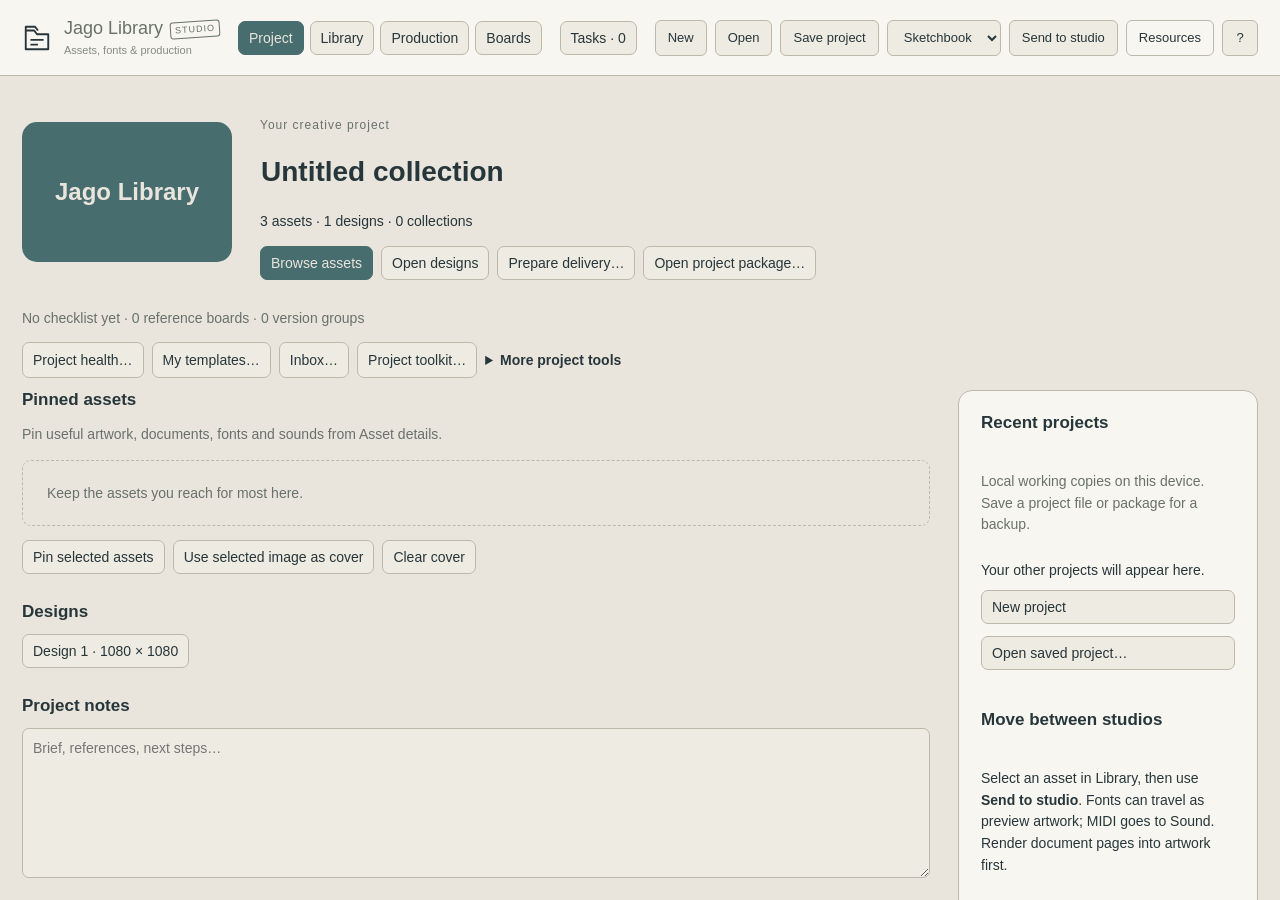
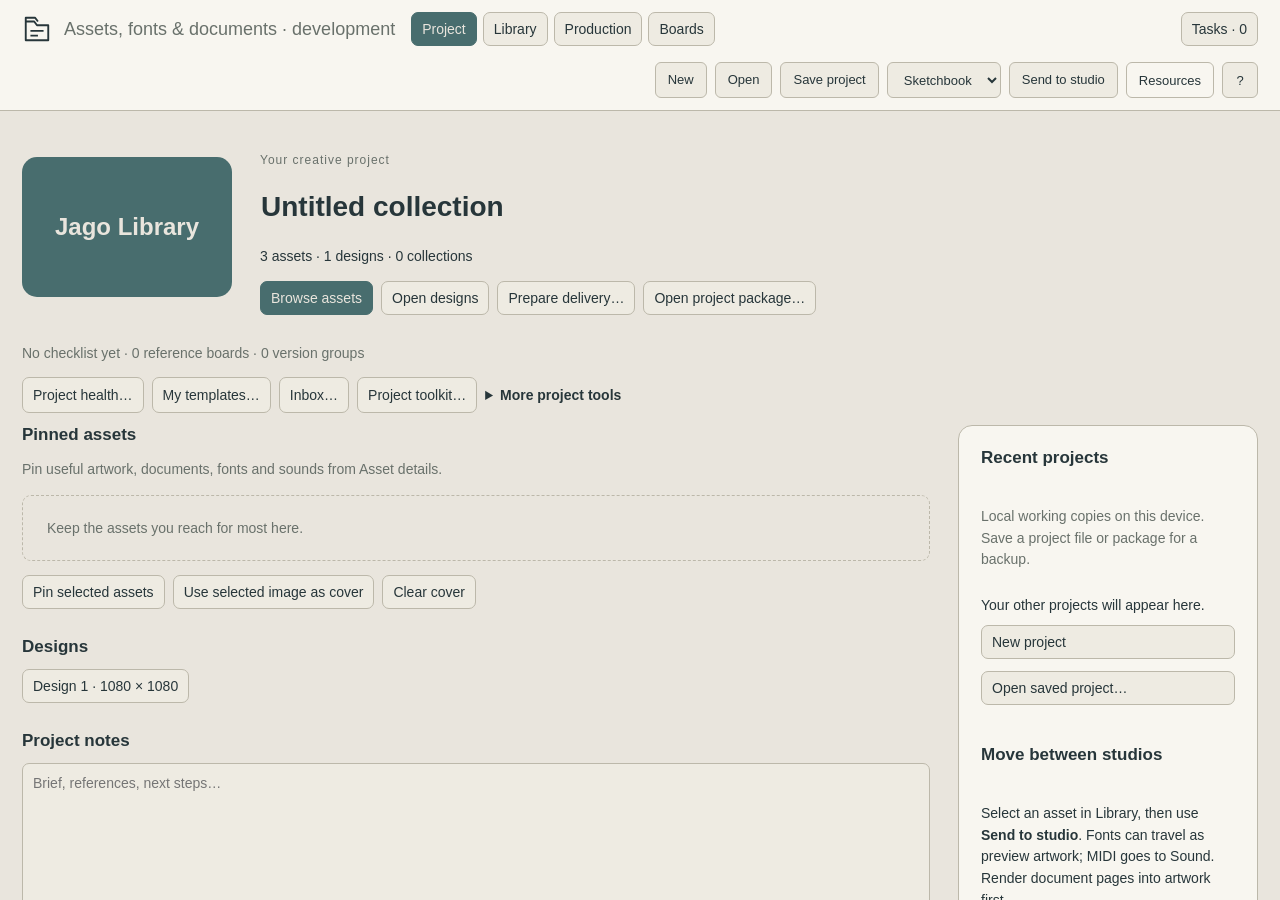
